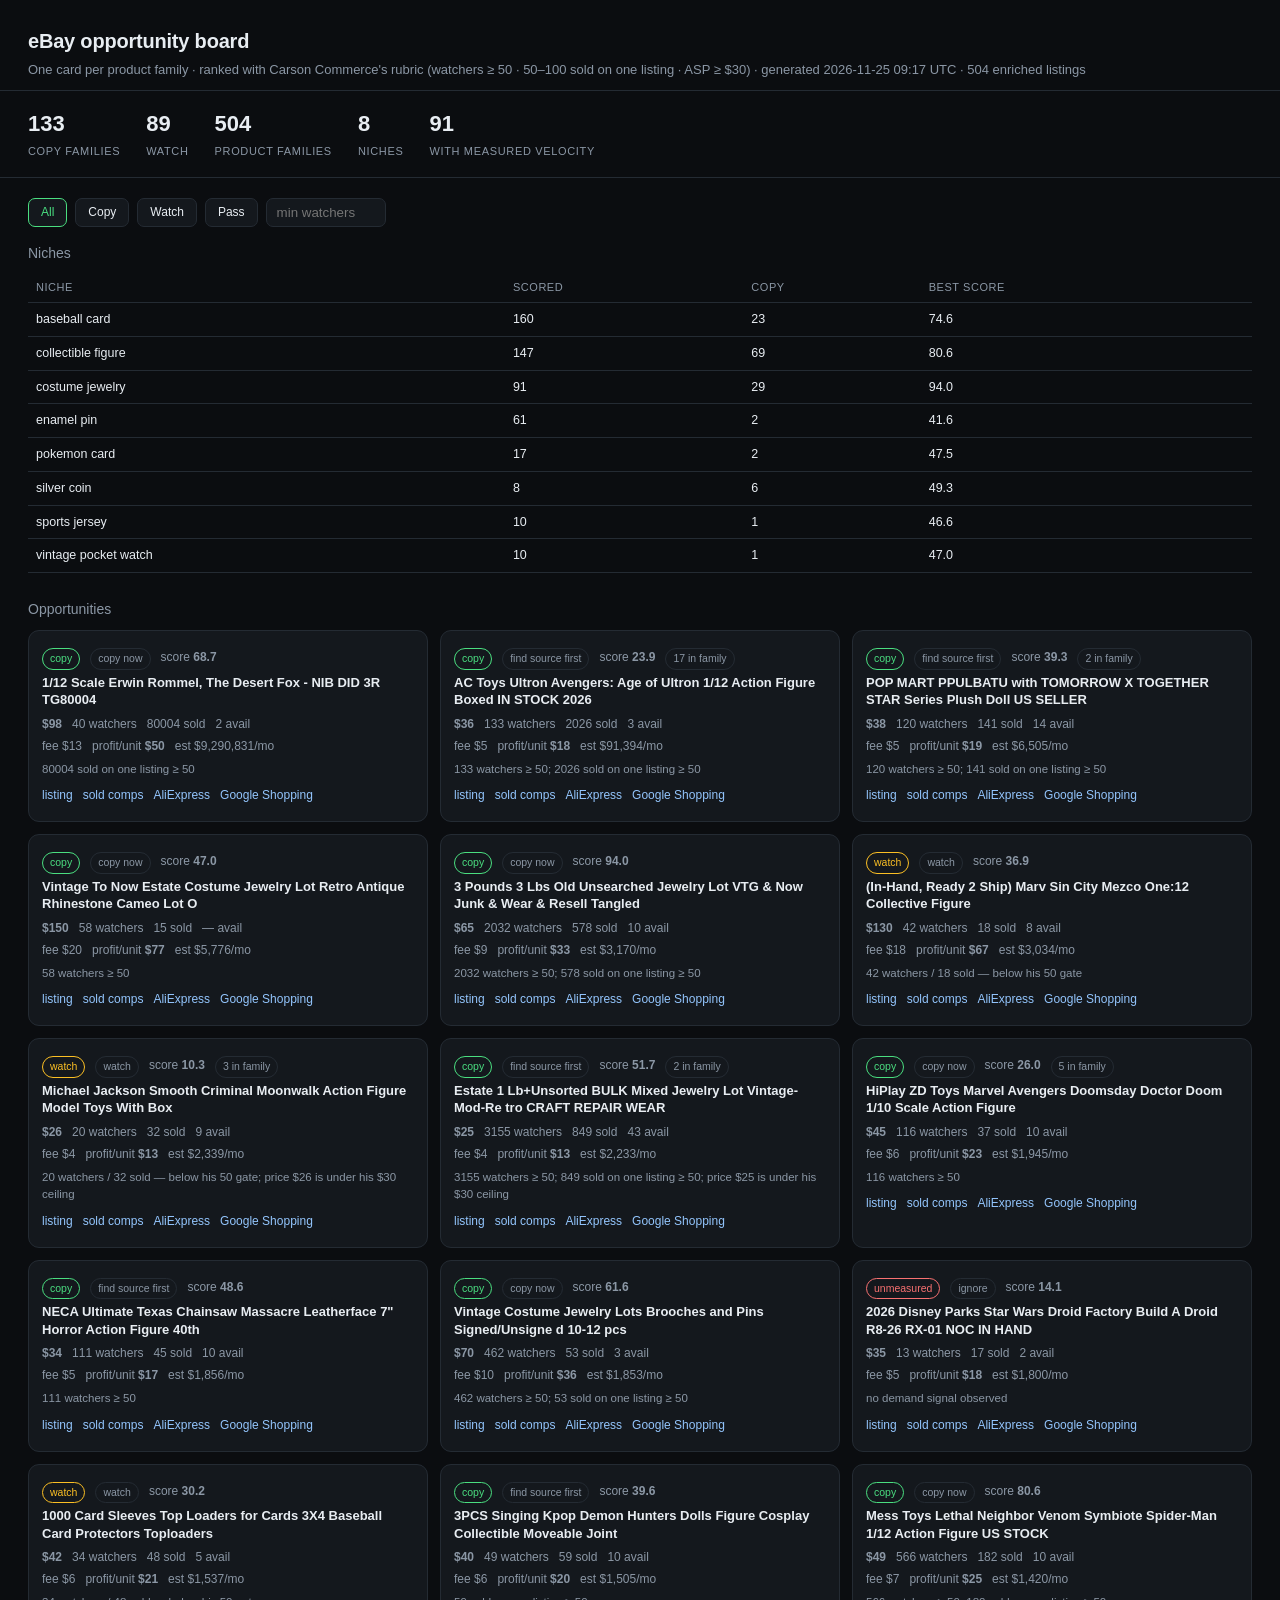
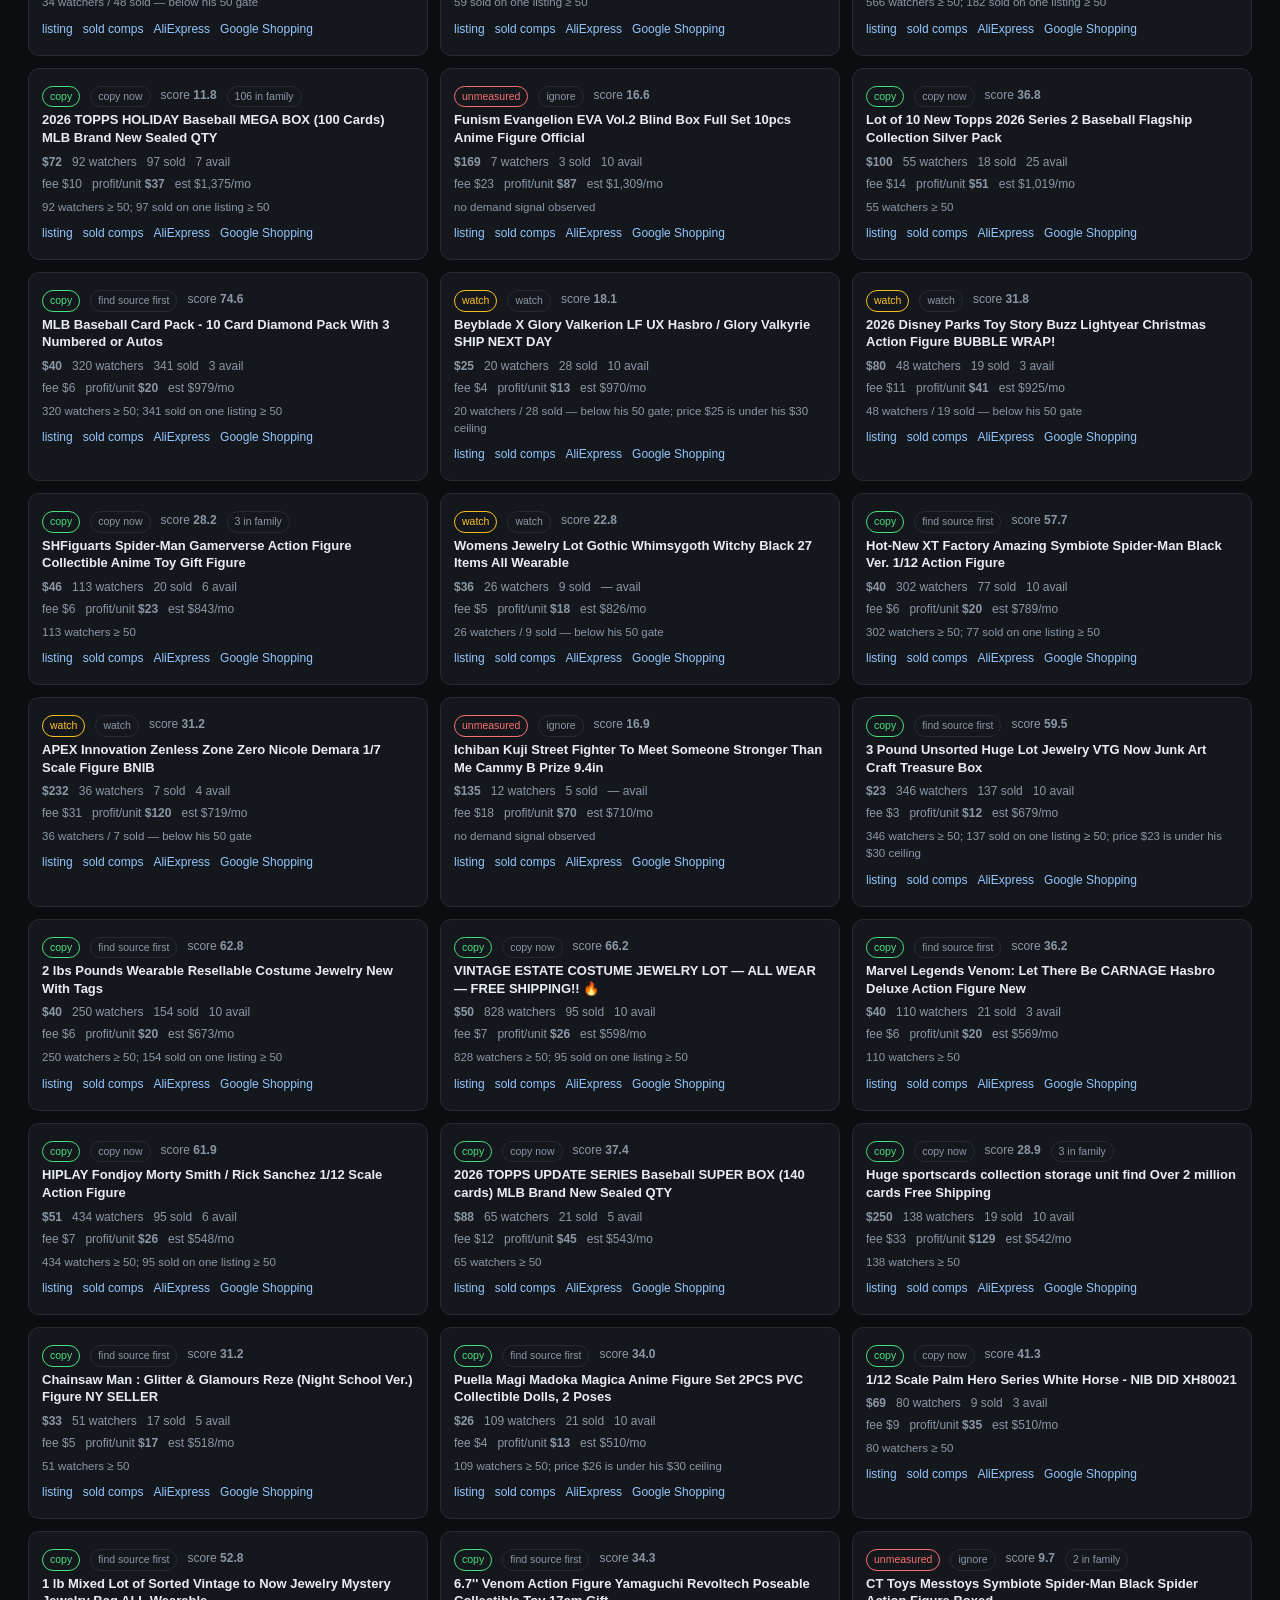
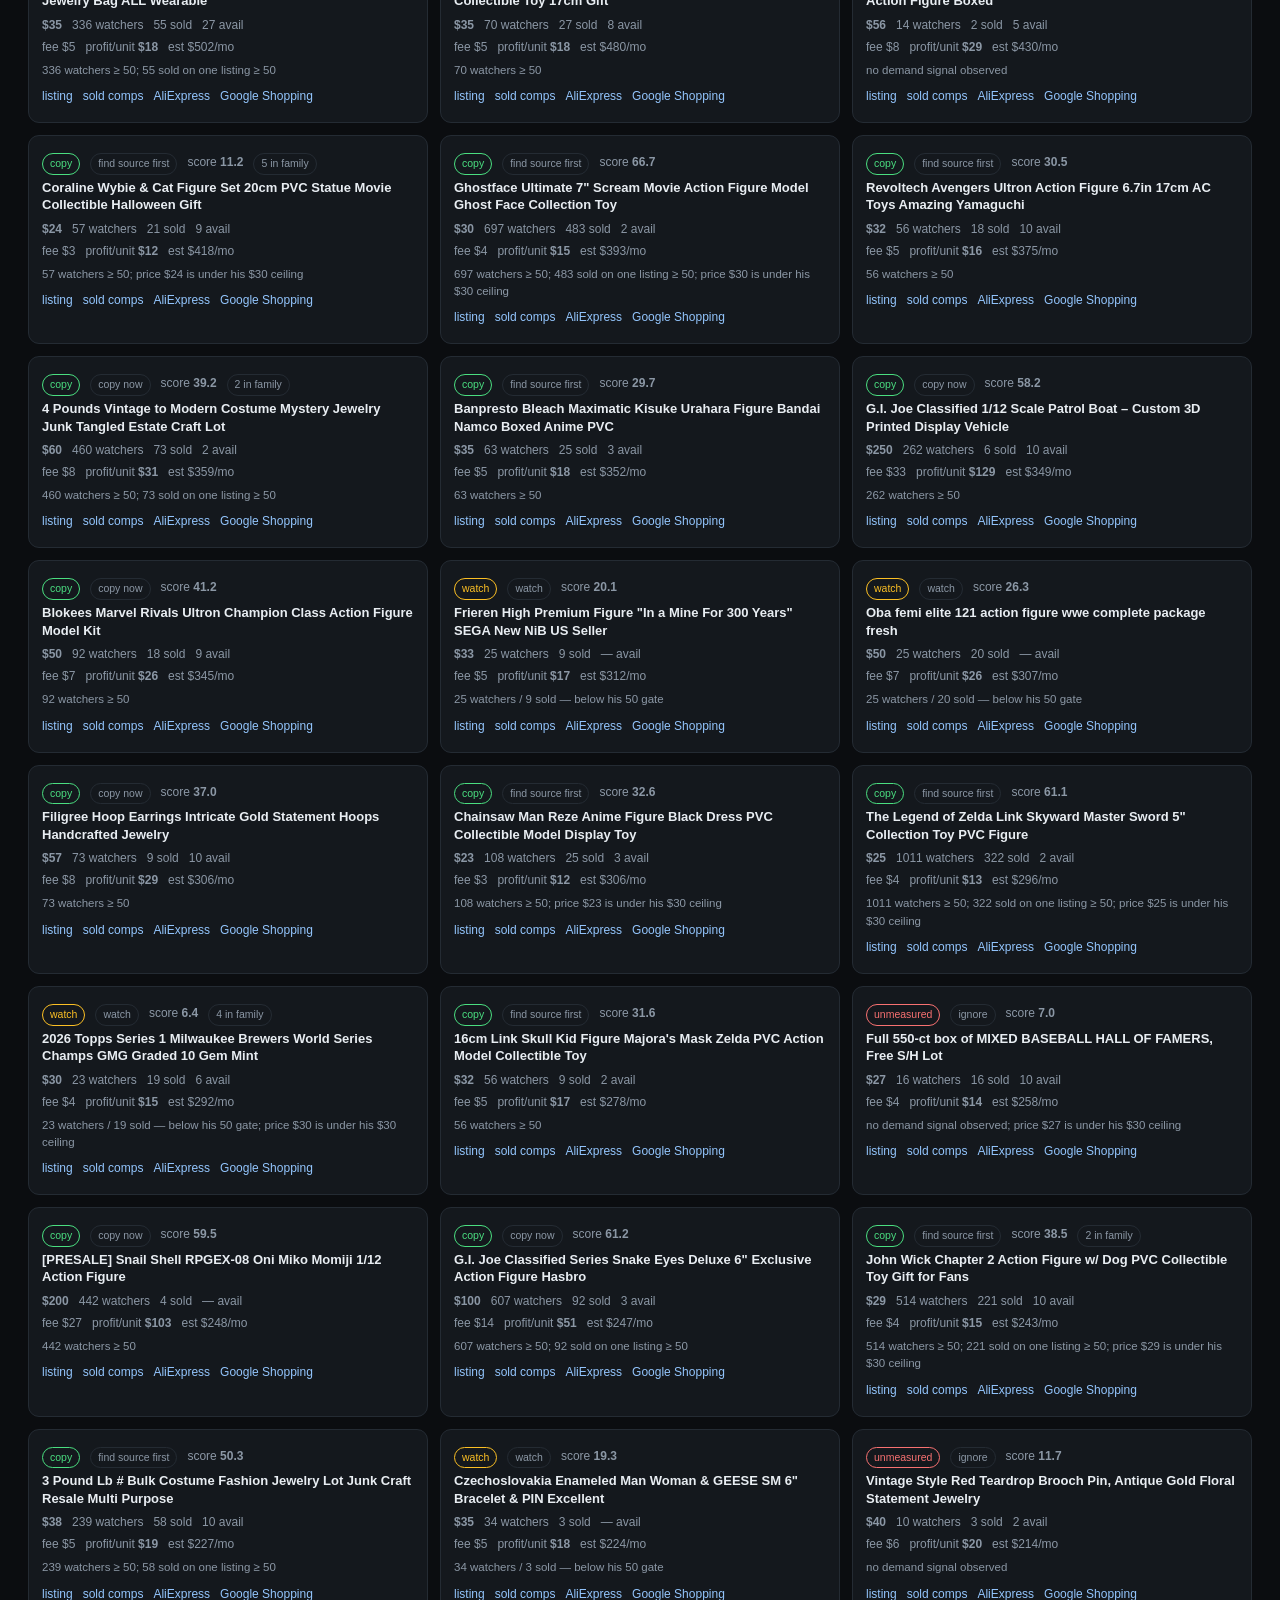
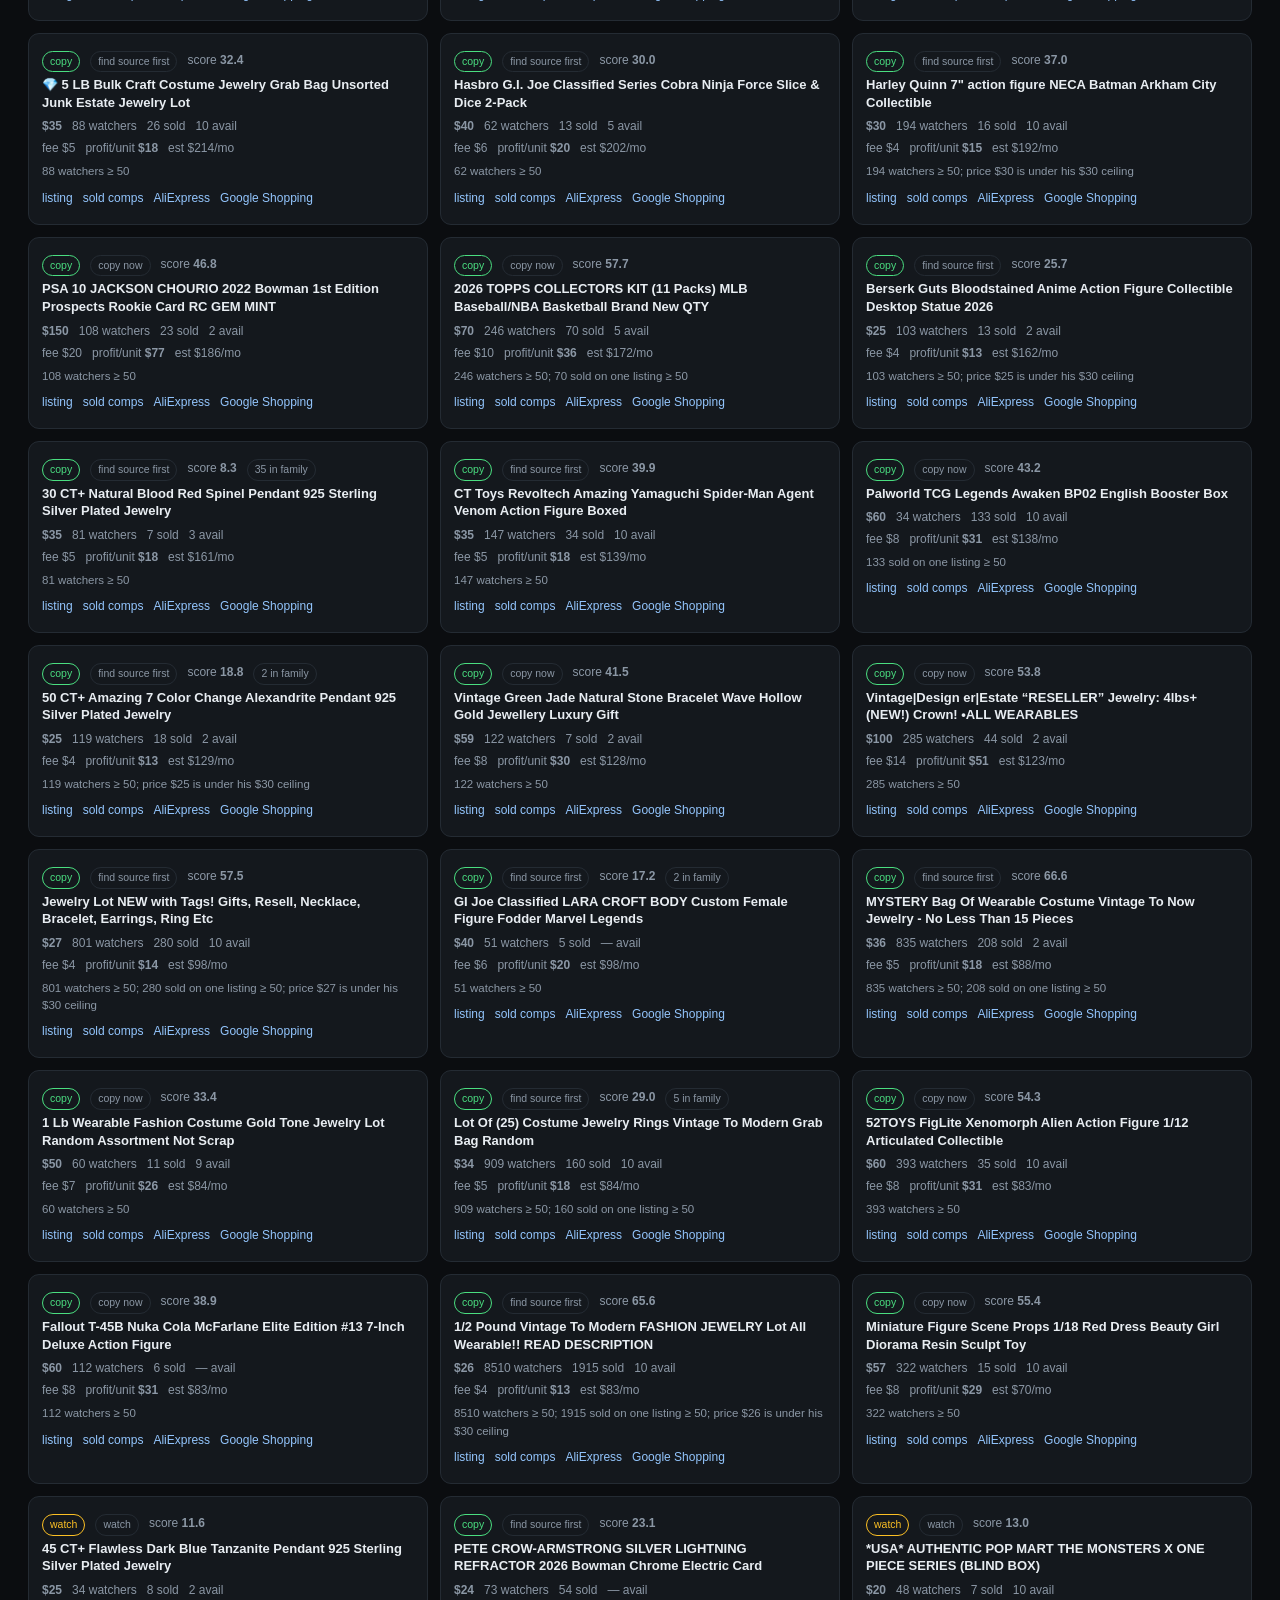
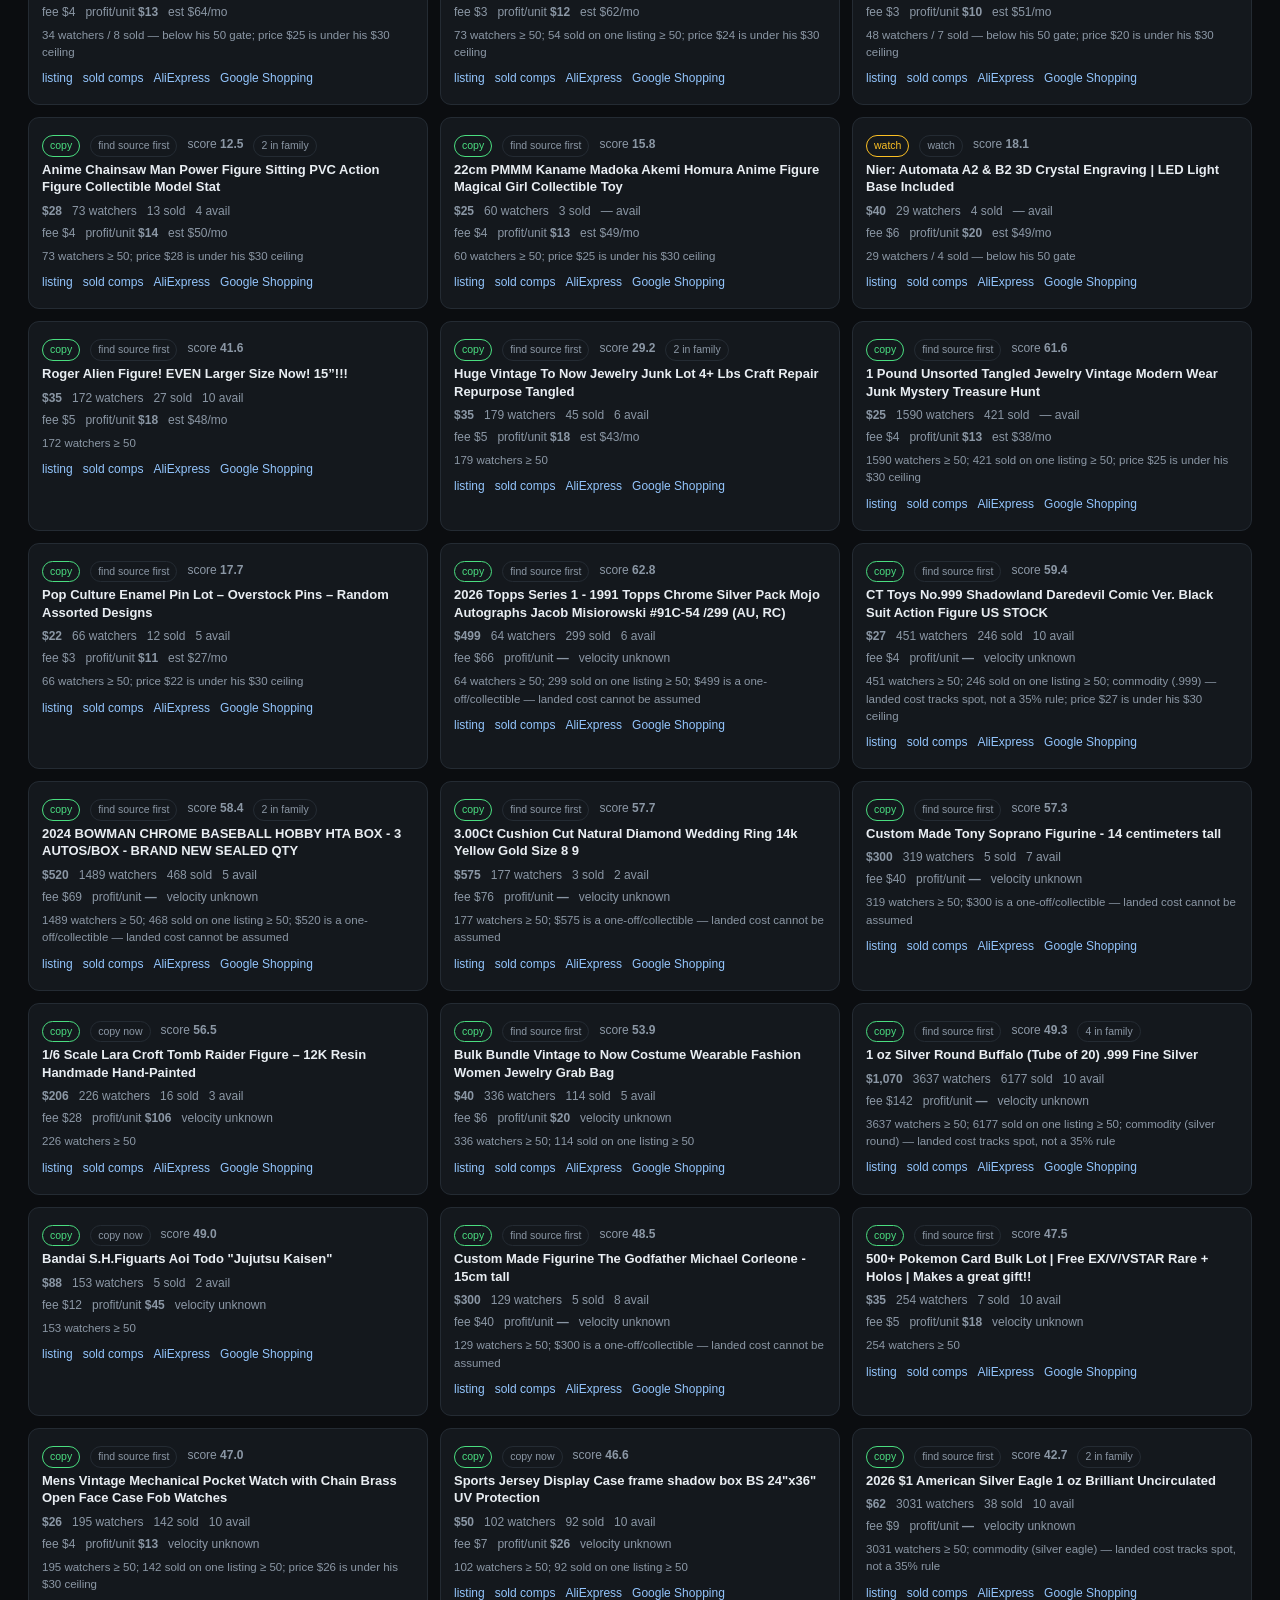
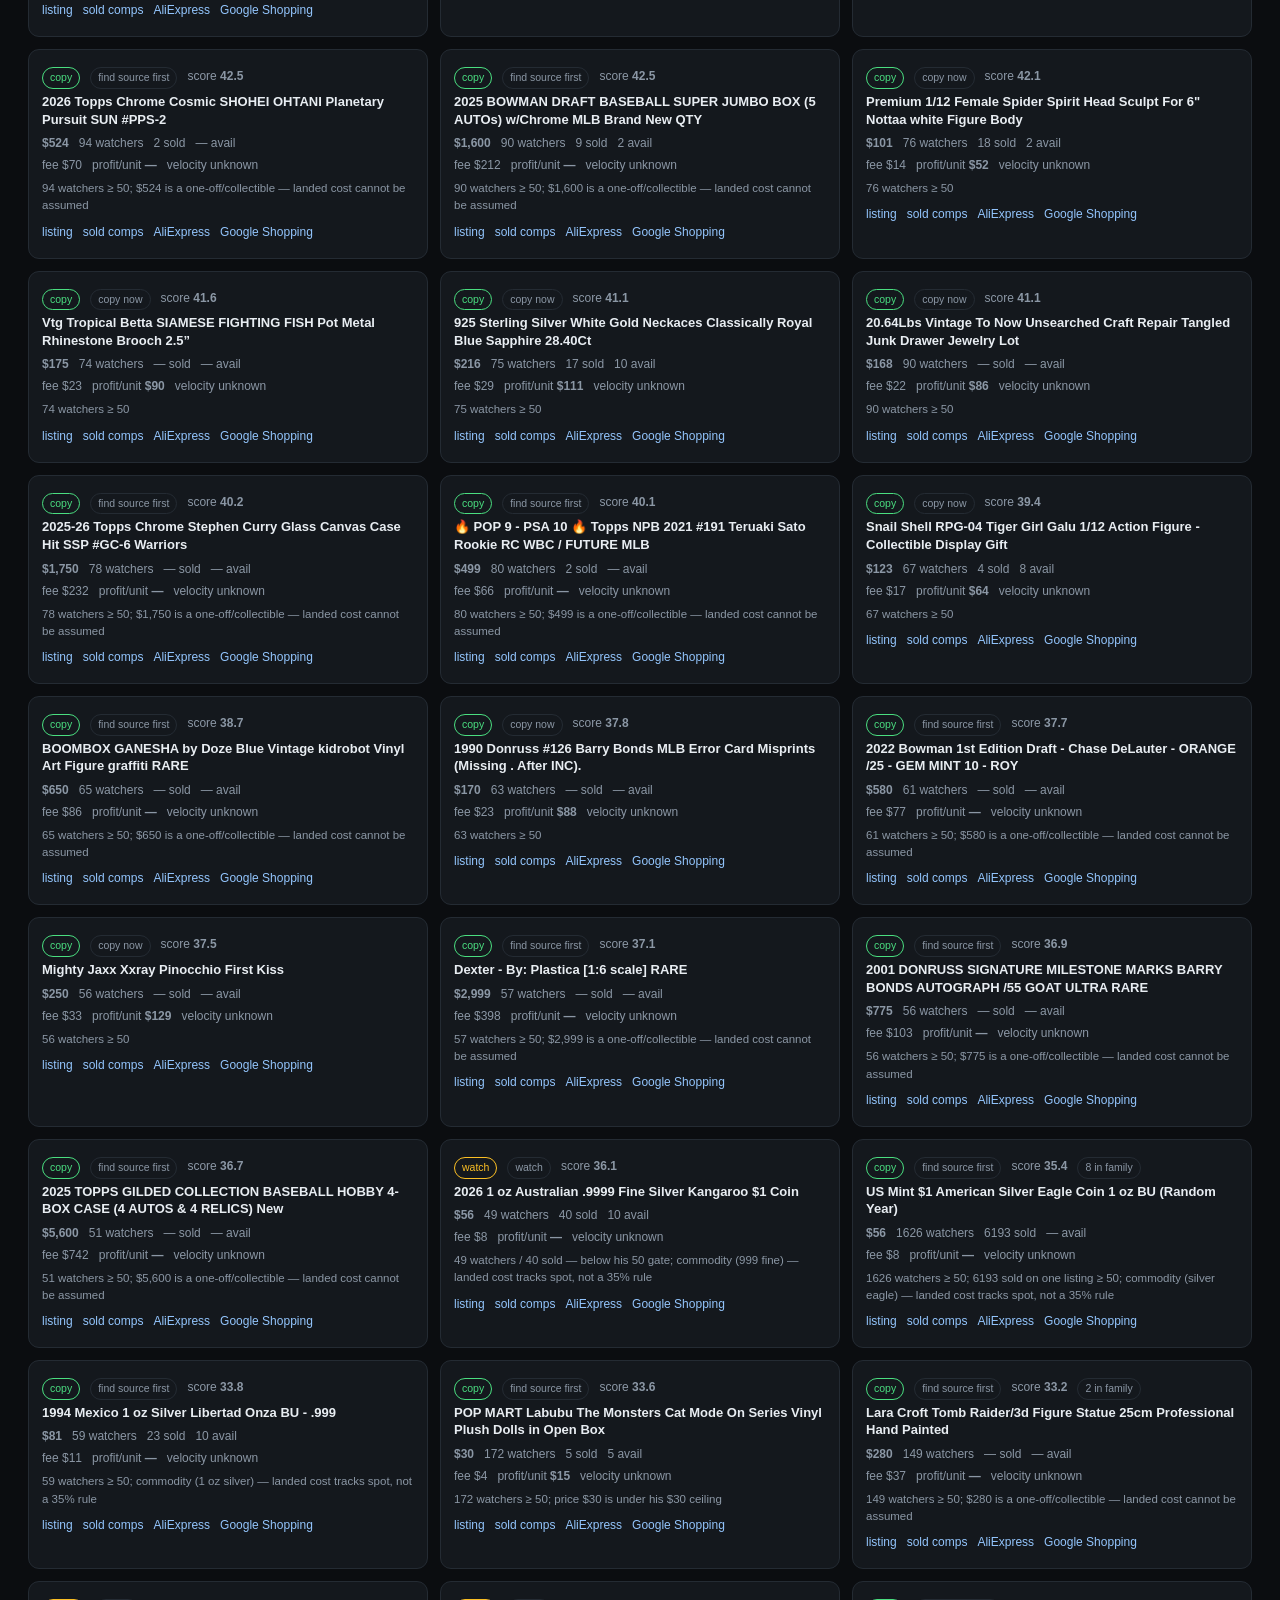
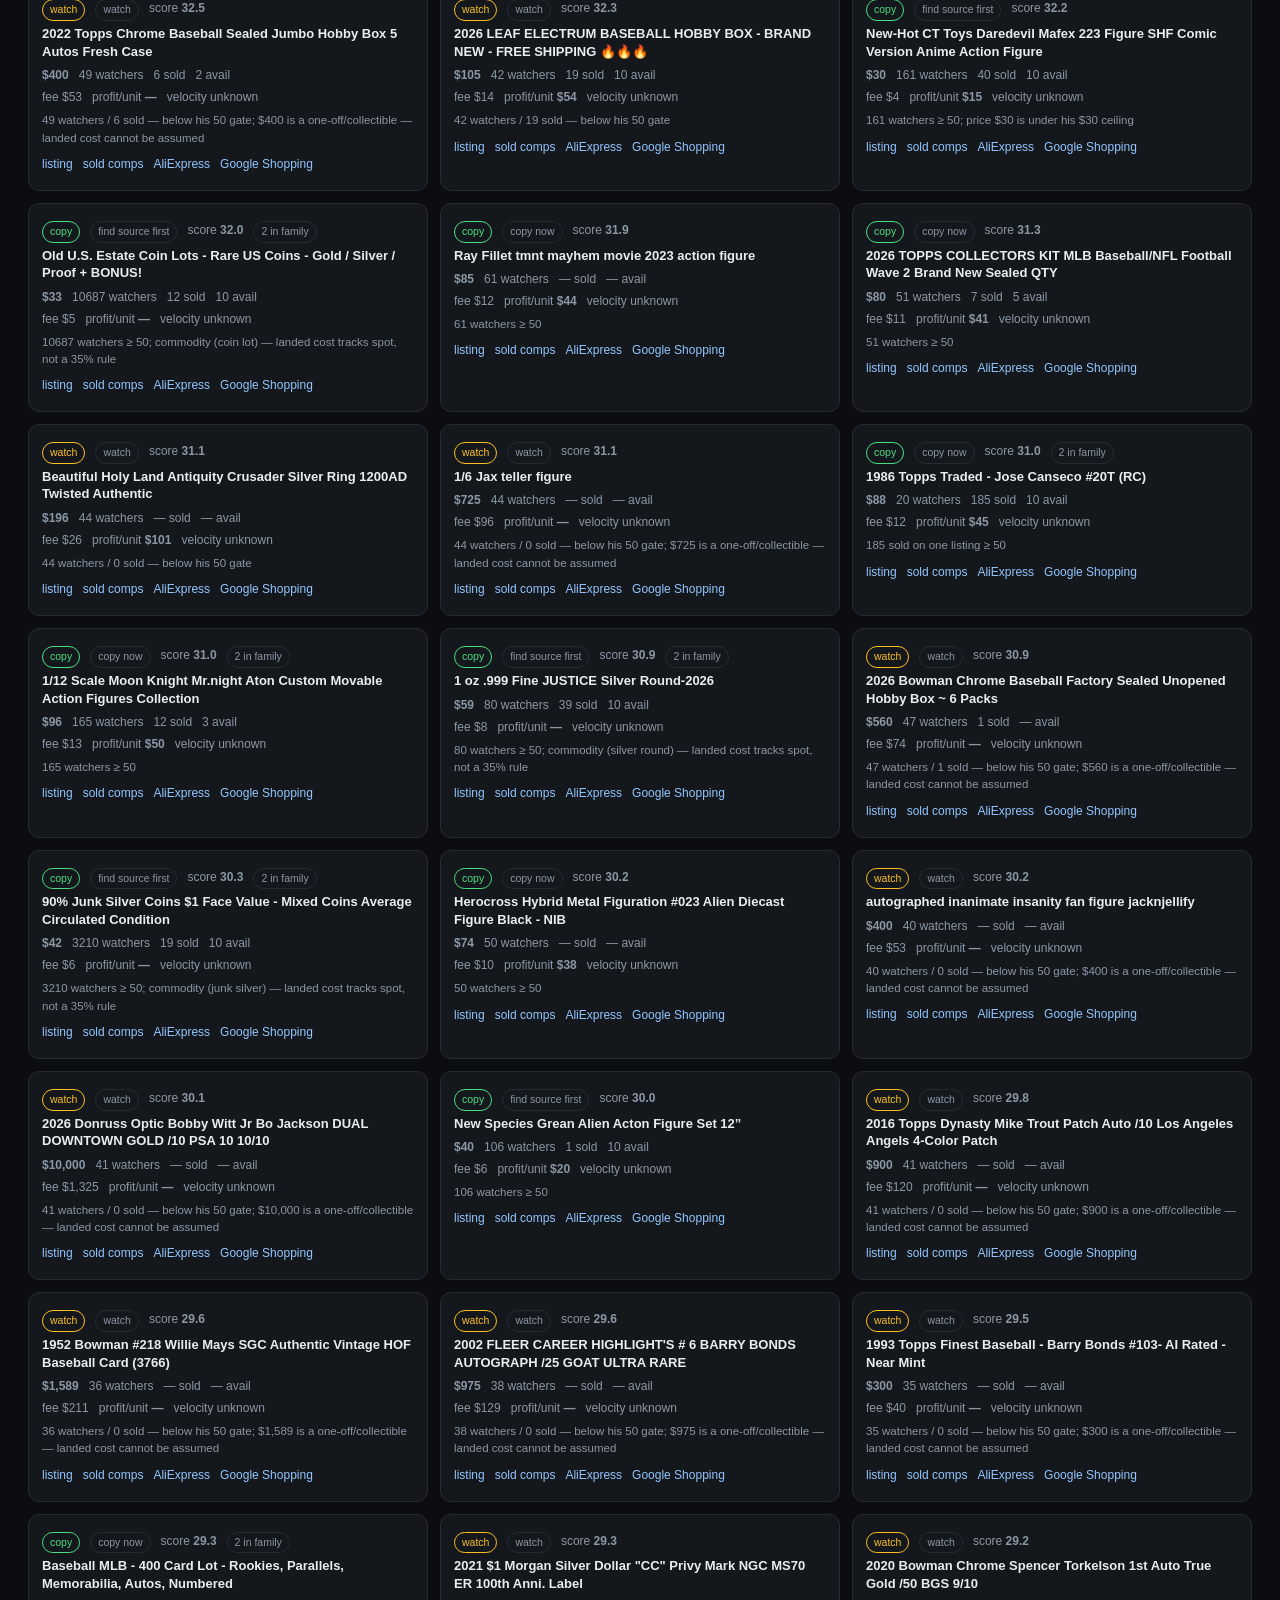
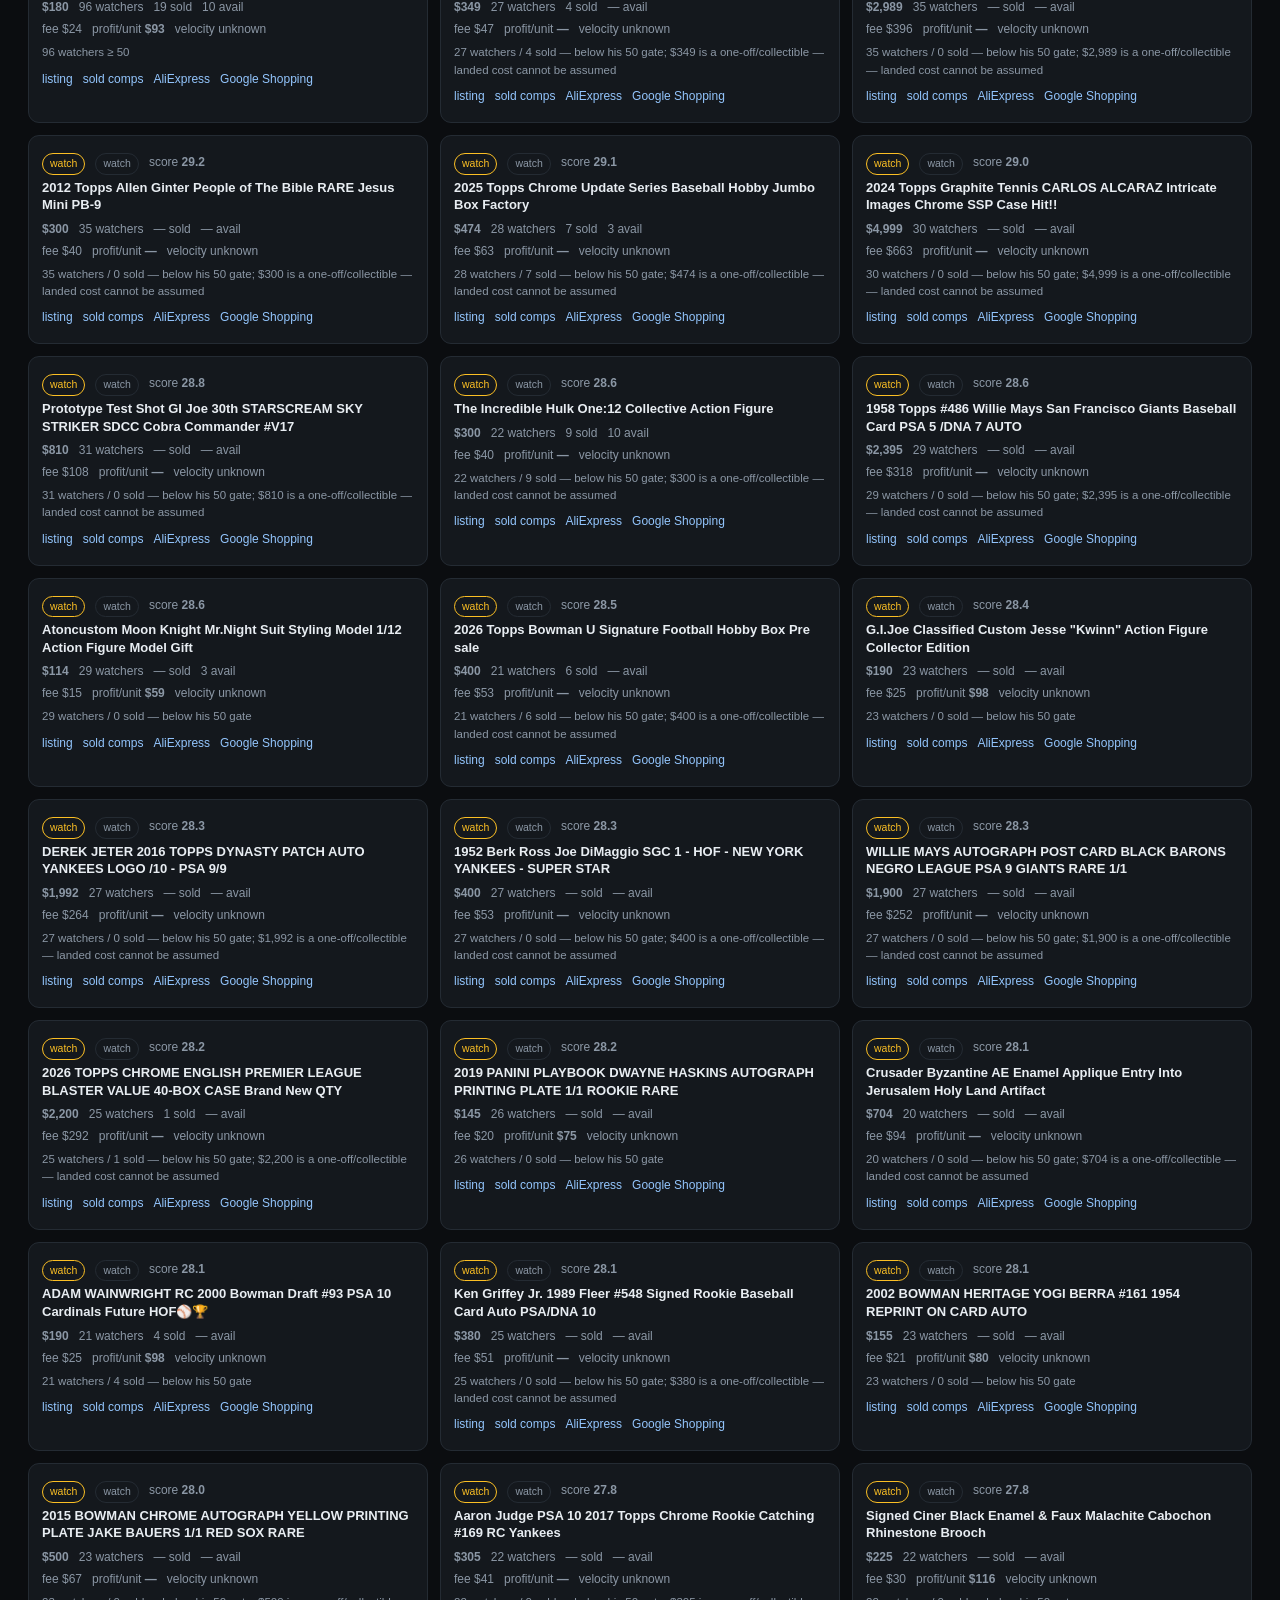
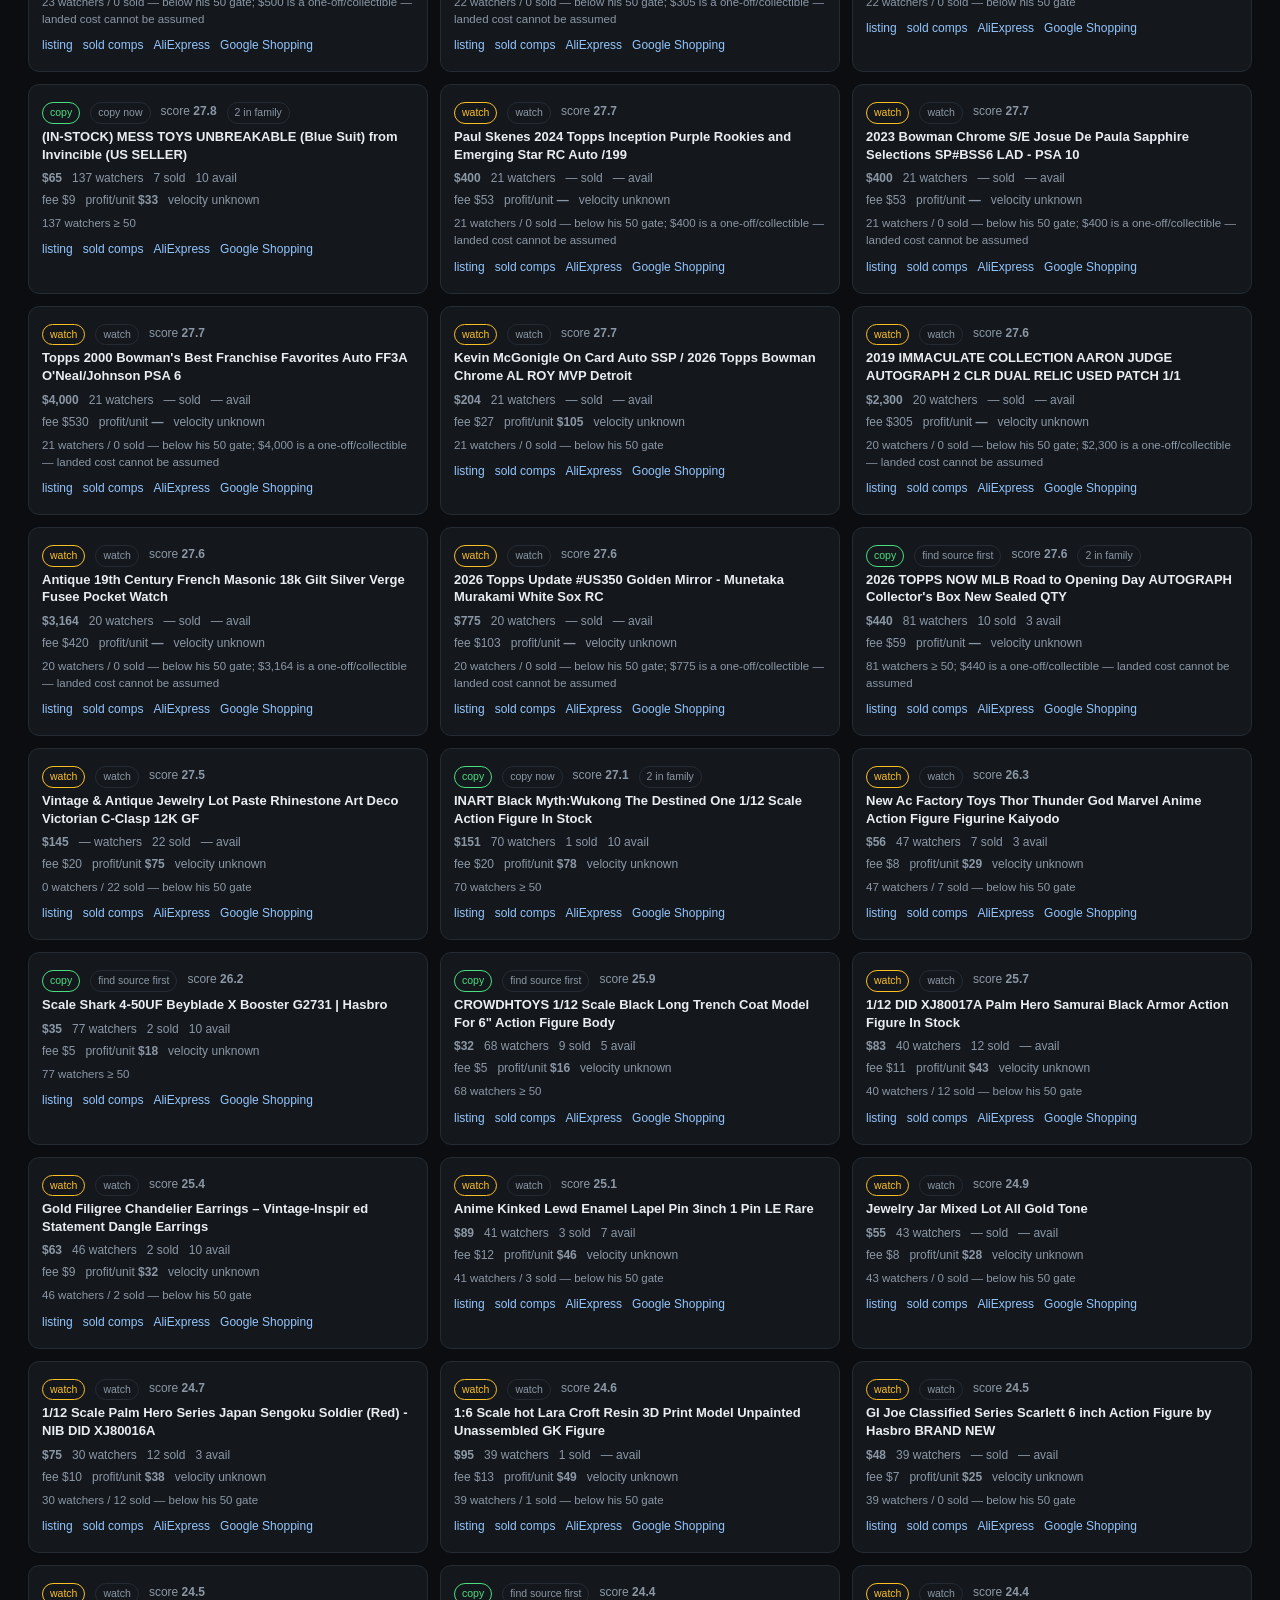
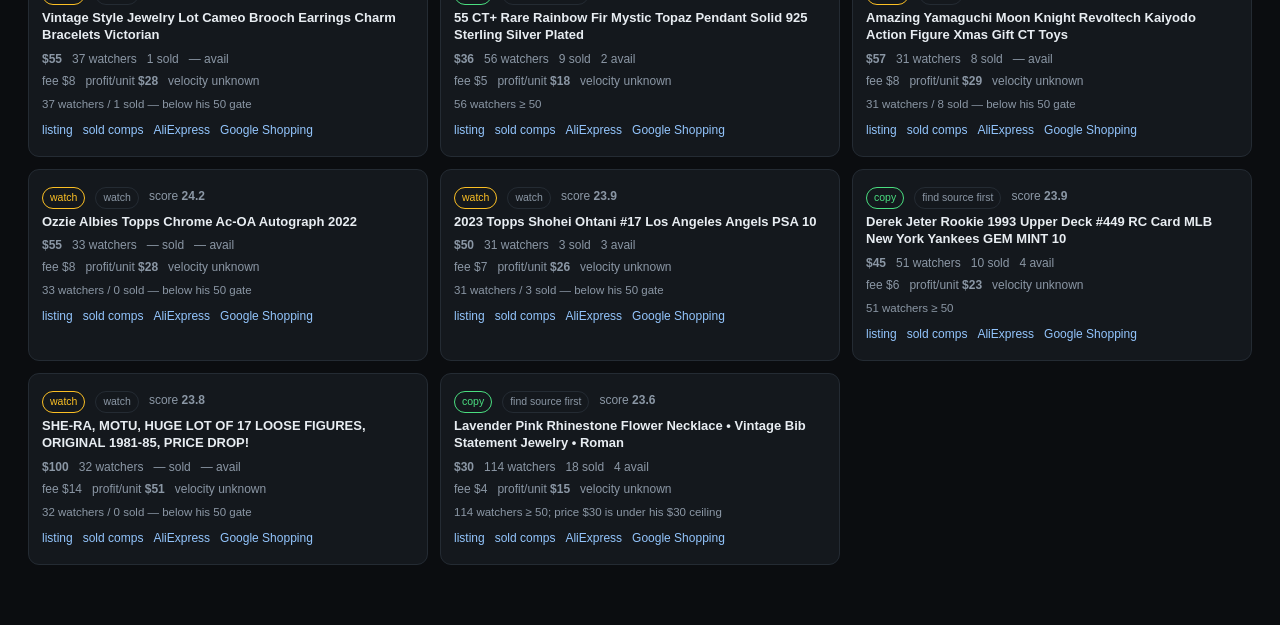
==== docs/opportunities.html @ 4e8c415c "harvest: refresh opportunity board [skip ci]" ====
<!doctype html><html lang="en"><head><meta charset="utf-8">
<meta name="viewport" content="width=device-width,initial-scale=1">
<title>eBay opportunities — Carson rubric</title><style>
:root{--bg:#0b0d10;--card:#14181d;--line:#242b33;--fg:#e8edf2;--mut:#8b97a5;--accent:#4ade80;--warn:#fbbf24;--bad:#f87171}
*{box-sizing:border-box}body{margin:0;background:var(--bg);color:var(--fg);font:14px/1.5 -apple-system,BlinkMacSystemFont,"Segoe UI",Roboto,sans-serif}
header{padding:26px 28px 10px;border-bottom:1px solid var(--line)}
h1{margin:0 0 4px;font-size:20px;letter-spacing:-.2px}
.sub{color:var(--mut);font-size:13px}
.kpis{display:flex;gap:26px;padding:16px 28px;border-bottom:1px solid var(--line);flex-wrap:wrap}
.kpi b{display:block;font-size:22px}.kpi span{color:var(--mut);font-size:11px;text-transform:uppercase;letter-spacing:.06em}
main{padding:20px 28px 60px;max-width:1400px}
.bar{display:flex;gap:8px;margin-bottom:16px;flex-wrap:wrap}
button{background:var(--card);color:var(--fg);border:1px solid var(--line);padding:6px 12px;border-radius:7px;cursor:pointer;font-size:12px}
button.on{border-color:var(--accent);color:var(--accent)}
table{width:100%;border-collapse:collapse;font-size:12.5px;margin-bottom:26px}
th,td{text-align:left;padding:7px 8px;border-bottom:1px solid var(--line);vertical-align:top}
th{color:var(--mut);font-weight:500;font-size:11px;text-transform:uppercase;letter-spacing:.05em}
.grid{display:grid;grid-template-columns:repeat(auto-fill,minmax(330px,1fr));gap:12px}
.card{background:var(--card);border:1px solid var(--line);border-radius:11px;padding:13px}
.card h3{margin:0 0 6px;font-size:13px;line-height:1.35;font-weight:600}
.row{display:flex;gap:10px;flex-wrap:wrap;color:var(--mut);font-size:12px;margin:4px 0}
.pill{font-size:10.5px;padding:2px 7px;border-radius:20px;border:1px solid var(--line)}
.copy{color:var(--accent);border-color:var(--accent)}.watch{color:var(--warn);border-color:var(--warn)}
.pass,.unmeasured{color:var(--bad);border-color:var(--bad)}
.why{color:var(--mut);font-size:11.5px;margin-top:6px}
a{color:#93c5fd;text-decoration:none}a:hover{text-decoration:underline}
.empty{color:var(--mut);padding:30px 0}
</style></head><body>
<header><h1>eBay opportunity board</h1>
<div class="sub">One card per product family · ranked with Carson Commerce's rubric (watchers ≥ 50 · 50–100 sold on one listing · ASP ≥ $30)
· generated 2026-11-25 09:17 UTC · 504 enriched listings</div></header>
<div class="kpis">
  <div class="kpi"><b>133</b><span>copy families</span></div>
  <div class="kpi"><b>89</b><span>watch</span></div>
  <div class="kpi"><b>504</b><span>product families</span></div>
  <div class="kpi"><b>8</b><span>niches</span></div>
  <div class="kpi"><b>91</b><span>with measured velocity</span></div>
</div>
<main>
<div class="bar">
  <button class="on" data-f="all">All</button>
  <button data-f="copy">Copy</button>
  <button data-f="watch">Watch</button>
  <button data-f="pass">Pass</button>
  <input id="minw" placeholder="min watchers" style="background:var(--card);border:1px solid var(--line);color:var(--fg);border-radius:7px;padding:6px 10px;width:120px">
</div>
<h2 style="font-size:14px;color:var(--mut);font-weight:500;margin:0 0 8px">Niches</h2>
<table><thead><tr><th>niche</th><th>scored</th><th>copy</th><th>best score</th></tr></thead><tbody>
<tr><td>baseball card</td><td>160</td><td>23</td><td>74.6</td></tr><tr><td>collectible figure</td><td>147</td><td>69</td><td>80.6</td></tr><tr><td>costume jewelry</td><td>91</td><td>29</td><td>94.0</td></tr><tr><td>enamel pin</td><td>61</td><td>2</td><td>41.6</td></tr><tr><td>pokemon card</td><td>17</td><td>2</td><td>47.5</td></tr><tr><td>silver coin</td><td>8</td><td>6</td><td>49.3</td></tr><tr><td>sports jersey</td><td>10</td><td>1</td><td>46.6</td></tr><tr><td>vintage pocket watch</td><td>10</td><td>1</td><td>47.0</td></tr>
</tbody></table>
<h2 style="font-size:14px;color:var(--mut);font-weight:500;margin:0 0 10px">Opportunities</h2>
<div class="grid" id="grid">
    <div class="card" data-verdict="copy" data-niche="collectible figure" data-watch="40">
      <div class="row"><span class="pill copy">copy</span>
        <span class="pill">copy now</span>
        <span>score <b>68.7</b></span>
        </div>
      <h3>1/12 Scale Erwin Rommel, The Desert Fox - NIB DID 3R TG80004</h3>
      <div class="row">
        <span><b>$98</b></span>
        <span>40 watchers</span>
        <span>80004 sold</span>
        <span>2 avail</span>
      </div>
      <div class="row">
        <span>fee $13</span>
        <span>profit/unit <b>$50</b></span>
        <span>est $9,290,831/mo</span>
      </div>
      <div class="why">80004 sold on one listing ≥ 50</div>
      <div class="row" style="margin-top:8px"><a href="https://www.ebay.com/itm/227487653750" target="_blank" rel="noopener">listing</a><a href="https://www.ebay.com/sch/i.html?_nkw=1%2F12+Scale+Erwin+Rommel%2C+The+Desert+Fox+-+NIB+DID+3R+TG80004&LH_Sold=1&LH_Complete=1" target="_blank" rel="noopener">sold comps</a><a href="https://www.aliexpress.com/w/wholesale-1%2F12+Scale+Erwin+Rommel%2C+The+Desert+Fox+-+NIB+DID+3R+TG80004.html" target="_blank" rel="noopener">AliExpress</a><a href="https://www.google.com/search?tbm=shop&q=1%2F12+Scale+Erwin+Rommel%2C+The+Desert+Fox+-+NIB+DID+3R+TG80004" target="_blank" rel="noopener">Google Shopping</a></div>
    </div>
    <div class="card" data-verdict="copy" data-niche="collectible figure" data-watch="133">
      <div class="row"><span class="pill copy">copy</span>
        <span class="pill">find source first</span>
        <span>score <b>23.9</b></span>
        <span class="pill">17 in family</span></div>
      <h3>AC Toys Ultron Avengers: Age of Ultron 1/12 Action Figure Boxed IN STOCK 2026</h3>
      <div class="row">
        <span><b>$36</b></span>
        <span>133 watchers</span>
        <span>2026 sold</span>
        <span>3 avail</span>
      </div>
      <div class="row">
        <span>fee $5</span>
        <span>profit/unit <b>$18</b></span>
        <span>est $91,394/mo</span>
      </div>
      <div class="why">133 watchers ≥ 50; 2026 sold on one listing ≥ 50</div>
      <div class="row" style="margin-top:8px"><a href="https://www.ebay.com/itm/377626996007" target="_blank" rel="noopener">listing</a><a href="https://www.ebay.com/sch/i.html?_nkw=AC+Toys+Ultron+Avengers%3A+Age+of+Ultron+1%2F12+Action+Figure+Boxed+IN+STOCK+2026&LH_Sold=1&LH_Complete=1" target="_blank" rel="noopener">sold comps</a><a href="https://www.aliexpress.com/w/wholesale-AC+Toys+Ultron+Avengers%3A+Age+of+Ultron+1%2F12+Action+Figure+Boxed+IN+STOCK+2026.html" target="_blank" rel="noopener">AliExpress</a><a href="https://www.google.com/search?tbm=shop&q=AC+Toys+Ultron+Avengers%3A+Age+of+Ultron+1%2F12+Action+Figure+Boxed+IN+STOCK+2026" target="_blank" rel="noopener">Google Shopping</a></div>
    </div>
    <div class="card" data-verdict="copy" data-niche="collectible figure" data-watch="120">
      <div class="row"><span class="pill copy">copy</span>
        <span class="pill">find source first</span>
        <span>score <b>39.3</b></span>
        <span class="pill">2 in family</span></div>
      <h3>POP MART PPULBATU with TOMORROW X TOGETHER STAR Series Plush Doll US SELLER</h3>
      <div class="row">
        <span><b>$38</b></span>
        <span>120 watchers</span>
        <span>141 sold</span>
        <span>14 avail</span>
      </div>
      <div class="row">
        <span>fee $5</span>
        <span>profit/unit <b>$19</b></span>
        <span>est $6,505/mo</span>
      </div>
      <div class="why">120 watchers ≥ 50; 141 sold on one listing ≥ 50</div>
      <div class="row" style="margin-top:8px"><a href="https://www.ebay.com/itm/800872992967" target="_blank" rel="noopener">listing</a><a href="https://www.ebay.com/sch/i.html?_nkw=POP+MART+PPULBATU+with+TOMORROW+X+TOGETHER+STAR+Series+Plush+Doll+US+SELLER&LH_Sold=1&LH_Complete=1" target="_blank" rel="noopener">sold comps</a><a href="https://www.aliexpress.com/w/wholesale-POP+MART+PPULBATU+with+TOMORROW+X+TOGETHER+STAR+Series+Plush+Doll+US+SELLER.html" target="_blank" rel="noopener">AliExpress</a><a href="https://www.google.com/search?tbm=shop&q=POP+MART+PPULBATU+with+TOMORROW+X+TOGETHER+STAR+Series+Plush+Doll+US+SELLER" target="_blank" rel="noopener">Google Shopping</a></div>
    </div>
    <div class="card" data-verdict="copy" data-niche="costume jewelry" data-watch="58">
      <div class="row"><span class="pill copy">copy</span>
        <span class="pill">copy now</span>
        <span>score <b>47.0</b></span>
        </div>
      <h3>Vintage To Now Estate Costume Jewelry Lot Retro Antique Rhinestone Cameo Lot O</h3>
      <div class="row">
        <span><b>$150</b></span>
        <span>58 watchers</span>
        <span>15 sold</span>
        <span>— avail</span>
      </div>
      <div class="row">
        <span>fee $20</span>
        <span>profit/unit <b>$77</b></span>
        <span>est $5,776/mo</span>
      </div>
      <div class="why">58 watchers ≥ 50</div>
      <div class="row" style="margin-top:8px"><a href="https://www.ebay.com/itm/257839049864" target="_blank" rel="noopener">listing</a><a href="https://www.ebay.com/sch/i.html?_nkw=Vintage+To+Now+Estate+Costume+Jewelry+Lot+Retro+Antique+Rhinestone+Cameo+Lot+O&LH_Sold=1&LH_Complete=1" target="_blank" rel="noopener">sold comps</a><a href="https://www.aliexpress.com/w/wholesale-Vintage+To+Now+Estate+Costume+Jewelry+Lot+Retro+Antique+Rhinestone+Cameo+Lot+O.html" target="_blank" rel="noopener">AliExpress</a><a href="https://www.google.com/search?tbm=shop&q=Vintage+To+Now+Estate+Costume+Jewelry+Lot+Retro+Antique+Rhinestone+Cameo+Lot+O" target="_blank" rel="noopener">Google Shopping</a></div>
    </div>
    <div class="card" data-verdict="copy" data-niche="costume jewelry" data-watch="2032">
      <div class="row"><span class="pill copy">copy</span>
        <span class="pill">copy now</span>
        <span>score <b>94.0</b></span>
        </div>
      <h3>3 Pounds 3 Lbs Old Unsearched Jewelry Lot VTG &amp; Now Junk &amp; Wear &amp; Resell Tangled</h3>
      <div class="row">
        <span><b>$65</b></span>
        <span>2032 watchers</span>
        <span>578 sold</span>
        <span>10 avail</span>
      </div>
      <div class="row">
        <span>fee $9</span>
        <span>profit/unit <b>$33</b></span>
        <span>est $3,170/mo</span>
      </div>
      <div class="why">2032 watchers ≥ 50; 578 sold on one listing ≥ 50</div>
      <div class="row" style="margin-top:8px"><a href="https://www.ebay.com/itm/188576073362" target="_blank" rel="noopener">listing</a><a href="https://www.ebay.com/sch/i.html?_nkw=3+Pounds+3+Lbs+Old+Unsearched+Jewelry+Lot+VTG+%26+Now+Junk+%26+Wear+%26+Resell+Tangled&LH_Sold=1&LH_Complete=1" target="_blank" rel="noopener">sold comps</a><a href="https://www.aliexpress.com/w/wholesale-3+Pounds+3+Lbs+Old+Unsearched+Jewelry+Lot+VTG+%26+Now+Junk+%26+Wear+%26+Resell+Tangled.html" target="_blank" rel="noopener">AliExpress</a><a href="https://www.google.com/search?tbm=shop&q=3+Pounds+3+Lbs+Old+Unsearched+Jewelry+Lot+VTG+%26+Now+Junk+%26+Wear+%26+Resell+Tangled" target="_blank" rel="noopener">Google Shopping</a></div>
    </div>
    <div class="card" data-verdict="watch" data-niche="collectible figure" data-watch="42">
      <div class="row"><span class="pill watch">watch</span>
        <span class="pill">watch</span>
        <span>score <b>36.9</b></span>
        </div>
      <h3>(In-Hand, Ready 2 Ship) Marv Sin City Mezco One:12 Collective Figure</h3>
      <div class="row">
        <span><b>$130</b></span>
        <span>42 watchers</span>
        <span>18 sold</span>
        <span>8 avail</span>
      </div>
      <div class="row">
        <span>fee $18</span>
        <span>profit/unit <b>$67</b></span>
        <span>est $3,034/mo</span>
      </div>
      <div class="why">42 watchers / 18 sold — below his 50 gate</div>
      <div class="row" style="margin-top:8px"><a href="https://www.ebay.com/itm/820362527524" target="_blank" rel="noopener">listing</a><a href="https://www.ebay.com/sch/i.html?_nkw=%28In-Hand%2C+Ready+2+Ship%29+Marv+Sin+City+Mezco+One%3A12+Collective+Figure&LH_Sold=1&LH_Complete=1" target="_blank" rel="noopener">sold comps</a><a href="https://www.aliexpress.com/w/wholesale-%28In-Hand%2C+Ready+2+Ship%29+Marv+Sin+City+Mezco+One%3A12+Collective+Figure.html" target="_blank" rel="noopener">AliExpress</a><a href="https://www.google.com/search?tbm=shop&q=%28In-Hand%2C+Ready+2+Ship%29+Marv+Sin+City+Mezco+One%3A12+Collective+Figure" target="_blank" rel="noopener">Google Shopping</a></div>
    </div>
    <div class="card" data-verdict="watch" data-niche="collectible figure" data-watch="20">
      <div class="row"><span class="pill watch">watch</span>
        <span class="pill">watch</span>
        <span>score <b>10.3</b></span>
        <span class="pill">3 in family</span></div>
      <h3>Michael Jackson Smooth Criminal Moonwalk Action Figure Model Toys With Box</h3>
      <div class="row">
        <span><b>$26</b></span>
        <span>20 watchers</span>
        <span>32 sold</span>
        <span>9 avail</span>
      </div>
      <div class="row">
        <span>fee $4</span>
        <span>profit/unit <b>$13</b></span>
        <span>est $2,339/mo</span>
      </div>
      <div class="why">20 watchers / 32 sold — below his 50 gate; price $26 is under his $30 ceiling</div>
      <div class="row" style="margin-top:8px"><a href="https://www.ebay.com/itm/206688981634" target="_blank" rel="noopener">listing</a><a href="https://www.ebay.com/sch/i.html?_nkw=Michael+Jackson+Smooth+Criminal+Moonwalk+Action+Figure+Model+Toys+With+Box&LH_Sold=1&LH_Complete=1" target="_blank" rel="noopener">sold comps</a><a href="https://www.aliexpress.com/w/wholesale-Michael+Jackson+Smooth+Criminal+Moonwalk+Action+Figure+Model+Toys+With+Box.html" target="_blank" rel="noopener">AliExpress</a><a href="https://www.google.com/search?tbm=shop&q=Michael+Jackson+Smooth+Criminal+Moonwalk+Action+Figure+Model+Toys+With+Box" target="_blank" rel="noopener">Google Shopping</a></div>
    </div>
    <div class="card" data-verdict="copy" data-niche="costume jewelry" data-watch="3155">
      <div class="row"><span class="pill copy">copy</span>
        <span class="pill">find source first</span>
        <span>score <b>51.7</b></span>
        <span class="pill">2 in family</span></div>
      <h3>Estate 1 Lb+Unsorted BULK Mixed Jewelry Lot Vintage-Mod-Re tro CRAFT REPAIR WEAR</h3>
      <div class="row">
        <span><b>$25</b></span>
        <span>3155 watchers</span>
        <span>849 sold</span>
        <span>43 avail</span>
      </div>
      <div class="row">
        <span>fee $4</span>
        <span>profit/unit <b>$13</b></span>
        <span>est $2,233/mo</span>
      </div>
      <div class="why">3155 watchers ≥ 50; 849 sold on one listing ≥ 50; price $25 is under his $30 ceiling</div>
      <div class="row" style="margin-top:8px"><a href="https://www.ebay.com/itm/168000583117" target="_blank" rel="noopener">listing</a><a href="https://www.ebay.com/sch/i.html?_nkw=Estate+1+Lb%2BUnsorted+BULK+Mixed+Jewelry+Lot+Vintage-Mod-Re+tro+CRAFT+REPAIR+WEAR&LH_Sold=1&LH_Complete=1" target="_blank" rel="noopener">sold comps</a><a href="https://www.aliexpress.com/w/wholesale-Estate+1+Lb%2BUnsorted+BULK+Mixed+Jewelry+Lot+Vintage-Mod-Re+tro+CRAFT+REPAIR+WEAR.html" target="_blank" rel="noopener">AliExpress</a><a href="https://www.google.com/search?tbm=shop&q=Estate+1+Lb%2BUnsorted+BULK+Mixed+Jewelry+Lot+Vintage-Mod-Re+tro+CRAFT+REPAIR+WEAR" target="_blank" rel="noopener">Google Shopping</a></div>
    </div>
    <div class="card" data-verdict="copy" data-niche="collectible figure" data-watch="116">
      <div class="row"><span class="pill copy">copy</span>
        <span class="pill">copy now</span>
        <span>score <b>26.0</b></span>
        <span class="pill">5 in family</span></div>
      <h3>HiPlay ZD Toys Marvel Avengers Doomsday Doctor Doom 1/10 Scale Action Figure</h3>
      <div class="row">
        <span><b>$45</b></span>
        <span>116 watchers</span>
        <span>37 sold</span>
        <span>10 avail</span>
      </div>
      <div class="row">
        <span>fee $6</span>
        <span>profit/unit <b>$23</b></span>
        <span>est $1,945/mo</span>
      </div>
      <div class="why">116 watchers ≥ 50</div>
      <div class="row" style="margin-top:8px"><a href="https://www.ebay.com/itm/920107327405" target="_blank" rel="noopener">listing</a><a href="https://www.ebay.com/sch/i.html?_nkw=HiPlay+ZD+Toys+Marvel+Avengers+Doomsday+Doctor+Doom+1%2F10+Scale+Action+Figure&LH_Sold=1&LH_Complete=1" target="_blank" rel="noopener">sold comps</a><a href="https://www.aliexpress.com/w/wholesale-HiPlay+ZD+Toys+Marvel+Avengers+Doomsday+Doctor+Doom+1%2F10+Scale+Action+Figure.html" target="_blank" rel="noopener">AliExpress</a><a href="https://www.google.com/search?tbm=shop&q=HiPlay+ZD+Toys+Marvel+Avengers+Doomsday+Doctor+Doom+1%2F10+Scale+Action+Figure" target="_blank" rel="noopener">Google Shopping</a></div>
    </div>
    <div class="card" data-verdict="copy" data-niche="collectible figure" data-watch="111">
      <div class="row"><span class="pill copy">copy</span>
        <span class="pill">find source first</span>
        <span>score <b>48.6</b></span>
        </div>
      <h3>NECA Ultimate Texas Chainsaw Massacre Leatherface 7&quot; Horror Action Figure 40th</h3>
      <div class="row">
        <span><b>$34</b></span>
        <span>111 watchers</span>
        <span>45 sold</span>
        <span>10 avail</span>
      </div>
      <div class="row">
        <span>fee $5</span>
        <span>profit/unit <b>$17</b></span>
        <span>est $1,856/mo</span>
      </div>
      <div class="why">111 watchers ≥ 50</div>
      <div class="row" style="margin-top:8px"><a href="https://www.ebay.com/itm/800879104073" target="_blank" rel="noopener">listing</a><a href="https://www.ebay.com/sch/i.html?_nkw=NECA+Ultimate+Texas+Chainsaw+Massacre+Leatherface+7%22+Horror+Action+Figure+40th&LH_Sold=1&LH_Complete=1" target="_blank" rel="noopener">sold comps</a><a href="https://www.aliexpress.com/w/wholesale-NECA+Ultimate+Texas+Chainsaw+Massacre+Leatherface+7%22+Horror+Action+Figure+40th.html" target="_blank" rel="noopener">AliExpress</a><a href="https://www.google.com/search?tbm=shop&q=NECA+Ultimate+Texas+Chainsaw+Massacre+Leatherface+7%22+Horror+Action+Figure+40th" target="_blank" rel="noopener">Google Shopping</a></div>
    </div>
    <div class="card" data-verdict="copy" data-niche="costume jewelry" data-watch="462">
      <div class="row"><span class="pill copy">copy</span>
        <span class="pill">copy now</span>
        <span>score <b>61.6</b></span>
        </div>
      <h3>Vintage Costume Jewelry Lots Brooches and Pins Signed/Unsigne d 10-12 pcs</h3>
      <div class="row">
        <span><b>$70</b></span>
        <span>462 watchers</span>
        <span>53 sold</span>
        <span>3 avail</span>
      </div>
      <div class="row">
        <span>fee $10</span>
        <span>profit/unit <b>$36</b></span>
        <span>est $1,853/mo</span>
      </div>
      <div class="why">462 watchers ≥ 50; 53 sold on one listing ≥ 50</div>
      <div class="row" style="margin-top:8px"><a href="https://www.ebay.com/itm/206648395733" target="_blank" rel="noopener">listing</a><a href="https://www.ebay.com/sch/i.html?_nkw=Vintage+Costume+Jewelry+Lots+Brooches+and+Pins+Signed%2FUnsigne+d+10-12+pcs&LH_Sold=1&LH_Complete=1" target="_blank" rel="noopener">sold comps</a><a href="https://www.aliexpress.com/w/wholesale-Vintage+Costume+Jewelry+Lots+Brooches+and+Pins+Signed%2FUnsigne+d+10-12+pcs.html" target="_blank" rel="noopener">AliExpress</a><a href="https://www.google.com/search?tbm=shop&q=Vintage+Costume+Jewelry+Lots+Brooches+and+Pins+Signed%2FUnsigne+d+10-12+pcs" target="_blank" rel="noopener">Google Shopping</a></div>
    </div>
    <div class="card" data-verdict="unmeasured" data-niche="collectible figure" data-watch="13">
      <div class="row"><span class="pill unmeasured">unmeasured</span>
        <span class="pill">ignore</span>
        <span>score <b>14.1</b></span>
        </div>
      <h3>2026 Disney Parks Star Wars Droid Factory Build A Droid R8-26 RX-01 NOC IN HAND</h3>
      <div class="row">
        <span><b>$35</b></span>
        <span>13 watchers</span>
        <span>17 sold</span>
        <span>2 avail</span>
      </div>
      <div class="row">
        <span>fee $5</span>
        <span>profit/unit <b>$18</b></span>
        <span>est $1,800/mo</span>
      </div>
      <div class="why">no demand signal observed</div>
      <div class="row" style="margin-top:8px"><a href="https://www.ebay.com/itm/800900636377" target="_blank" rel="noopener">listing</a><a href="https://www.ebay.com/sch/i.html?_nkw=2026+Disney+Parks+Star+Wars+Droid+Factory+Build+A+Droid+R8-26+RX-01+NOC+IN+HAND&LH_Sold=1&LH_Complete=1" target="_blank" rel="noopener">sold comps</a><a href="https://www.aliexpress.com/w/wholesale-2026+Disney+Parks+Star+Wars+Droid+Factory+Build+A+Droid+R8-26+RX-01+NOC+IN+HAND.html" target="_blank" rel="noopener">AliExpress</a><a href="https://www.google.com/search?tbm=shop&q=2026+Disney+Parks+Star+Wars+Droid+Factory+Build+A+Droid+R8-26+RX-01+NOC+IN+HAND" target="_blank" rel="noopener">Google Shopping</a></div>
    </div>
    <div class="card" data-verdict="watch" data-niche="baseball card" data-watch="34">
      <div class="row"><span class="pill watch">watch</span>
        <span class="pill">watch</span>
        <span>score <b>30.2</b></span>
        </div>
      <h3>1000 Card Sleeves Top Loaders for Cards 3X4 Baseball Card Protectors Toploaders</h3>
      <div class="row">
        <span><b>$42</b></span>
        <span>34 watchers</span>
        <span>48 sold</span>
        <span>5 avail</span>
      </div>
      <div class="row">
        <span>fee $6</span>
        <span>profit/unit <b>$21</b></span>
        <span>est $1,537/mo</span>
      </div>
      <div class="why">34 watchers / 48 sold — below his 50 gate</div>
      <div class="row" style="margin-top:8px"><a href="https://www.ebay.com/itm/900052602843" target="_blank" rel="noopener">listing</a><a href="https://www.ebay.com/sch/i.html?_nkw=1000+Card+Sleeves+Top+Loaders+for+Cards+3X4+Baseball+Card+Protectors+Toploaders&LH_Sold=1&LH_Complete=1" target="_blank" rel="noopener">sold comps</a><a href="https://www.aliexpress.com/w/wholesale-1000+Card+Sleeves+Top+Loaders+for+Cards+3X4+Baseball+Card+Protectors+Toploaders.html" target="_blank" rel="noopener">AliExpress</a><a href="https://www.google.com/search?tbm=shop&q=1000+Card+Sleeves+Top+Loaders+for+Cards+3X4+Baseball+Card+Protectors+Toploaders" target="_blank" rel="noopener">Google Shopping</a></div>
    </div>
    <div class="card" data-verdict="copy" data-niche="collectible figure" data-watch="49">
      <div class="row"><span class="pill copy">copy</span>
        <span class="pill">find source first</span>
        <span>score <b>39.6</b></span>
        </div>
      <h3>3PCS Singing Kpop Demon Hunters Dolls Figure Cosplay Collectible Moveable Joint</h3>
      <div class="row">
        <span><b>$40</b></span>
        <span>49 watchers</span>
        <span>59 sold</span>
        <span>10 avail</span>
      </div>
      <div class="row">
        <span>fee $6</span>
        <span>profit/unit <b>$20</b></span>
        <span>est $1,505/mo</span>
      </div>
      <div class="why">59 sold on one listing ≥ 50</div>
      <div class="row" style="margin-top:8px"><a href="https://www.ebay.com/itm/960059768666" target="_blank" rel="noopener">listing</a><a href="https://www.ebay.com/sch/i.html?_nkw=3PCS+Singing+Kpop+Demon+Hunters+Dolls+Figure+Cosplay+Collectible+Moveable+Joint&LH_Sold=1&LH_Complete=1" target="_blank" rel="noopener">sold comps</a><a href="https://www.aliexpress.com/w/wholesale-3PCS+Singing+Kpop+Demon+Hunters+Dolls+Figure+Cosplay+Collectible+Moveable+Joint.html" target="_blank" rel="noopener">AliExpress</a><a href="https://www.google.com/search?tbm=shop&q=3PCS+Singing+Kpop+Demon+Hunters+Dolls+Figure+Cosplay+Collectible+Moveable+Joint" target="_blank" rel="noopener">Google Shopping</a></div>
    </div>
    <div class="card" data-verdict="copy" data-niche="collectible figure" data-watch="566">
      <div class="row"><span class="pill copy">copy</span>
        <span class="pill">copy now</span>
        <span>score <b>80.6</b></span>
        </div>
      <h3>Mess Toys Lethal Neighbor Venom Symbiote Spider-Man 1/12 Action Figure US STOCK</h3>
      <div class="row">
        <span><b>$49</b></span>
        <span>566 watchers</span>
        <span>182 sold</span>
        <span>10 avail</span>
      </div>
      <div class="row">
        <span>fee $7</span>
        <span>profit/unit <b>$25</b></span>
        <span>est $1,420/mo</span>
      </div>
      <div class="why">566 watchers ≥ 50; 182 sold on one listing ≥ 50</div>
      <div class="row" style="margin-top:8px"><a href="https://www.ebay.com/itm/398372581533" target="_blank" rel="noopener">listing</a><a href="https://www.ebay.com/sch/i.html?_nkw=Mess+Toys+Lethal+Neighbor+Venom+Symbiote+Spider-Man+1%2F12+Action+Figure+US+STOCK&LH_Sold=1&LH_Complete=1" target="_blank" rel="noopener">sold comps</a><a href="https://www.aliexpress.com/w/wholesale-Mess+Toys+Lethal+Neighbor+Venom+Symbiote+Spider-Man+1%2F12+Action+Figure+US+STOCK.html" target="_blank" rel="noopener">AliExpress</a><a href="https://www.google.com/search?tbm=shop&q=Mess+Toys+Lethal+Neighbor+Venom+Symbiote+Spider-Man+1%2F12+Action+Figure+US+STOCK" target="_blank" rel="noopener">Google Shopping</a></div>
    </div>
    <div class="card" data-verdict="copy" data-niche="baseball card" data-watch="92">
      <div class="row"><span class="pill copy">copy</span>
        <span class="pill">copy now</span>
        <span>score <b>11.8</b></span>
        <span class="pill">106 in family</span></div>
      <h3>2026 TOPPS HOLIDAY Baseball MEGA BOX (100 Cards) MLB Brand New Sealed QTY</h3>
      <div class="row">
        <span><b>$72</b></span>
        <span>92 watchers</span>
        <span>97 sold</span>
        <span>7 avail</span>
      </div>
      <div class="row">
        <span>fee $10</span>
        <span>profit/unit <b>$37</b></span>
        <span>est $1,375/mo</span>
      </div>
      <div class="why">92 watchers ≥ 50; 97 sold on one listing ≥ 50</div>
      <div class="row" style="margin-top:8px"><a href="https://www.ebay.com/itm/267791744527" target="_blank" rel="noopener">listing</a><a href="https://www.ebay.com/sch/i.html?_nkw=2026+TOPPS+HOLIDAY+Baseball+MEGA+BOX+%28100+Cards%29+MLB+Brand+New+Sealed+QTY&LH_Sold=1&LH_Complete=1" target="_blank" rel="noopener">sold comps</a><a href="https://www.aliexpress.com/w/wholesale-2026+TOPPS+HOLIDAY+Baseball+MEGA+BOX+%28100+Cards%29+MLB+Brand+New+Sealed+QTY.html" target="_blank" rel="noopener">AliExpress</a><a href="https://www.google.com/search?tbm=shop&q=2026+TOPPS+HOLIDAY+Baseball+MEGA+BOX+%28100+Cards%29+MLB+Brand+New+Sealed+QTY" target="_blank" rel="noopener">Google Shopping</a></div>
    </div>
    <div class="card" data-verdict="unmeasured" data-niche="collectible figure" data-watch="7">
      <div class="row"><span class="pill unmeasured">unmeasured</span>
        <span class="pill">ignore</span>
        <span>score <b>16.6</b></span>
        </div>
      <h3>Funism Evangelion EVA Vol.2 Blind Box Full Set 10pcs Anime Figure Official</h3>
      <div class="row">
        <span><b>$169</b></span>
        <span>7 watchers</span>
        <span>3 sold</span>
        <span>10 avail</span>
      </div>
      <div class="row">
        <span>fee $23</span>
        <span>profit/unit <b>$87</b></span>
        <span>est $1,309/mo</span>
      </div>
      <div class="why">no demand signal observed</div>
      <div class="row" style="margin-top:8px"><a href="https://www.ebay.com/itm/960121737816" target="_blank" rel="noopener">listing</a><a href="https://www.ebay.com/sch/i.html?_nkw=Funism+Evangelion+EVA+Vol.2+Blind+Box+Full+Set+10pcs+Anime+Figure+Official&LH_Sold=1&LH_Complete=1" target="_blank" rel="noopener">sold comps</a><a href="https://www.aliexpress.com/w/wholesale-Funism+Evangelion+EVA+Vol.2+Blind+Box+Full+Set+10pcs+Anime+Figure+Official.html" target="_blank" rel="noopener">AliExpress</a><a href="https://www.google.com/search?tbm=shop&q=Funism+Evangelion+EVA+Vol.2+Blind+Box+Full+Set+10pcs+Anime+Figure+Official" target="_blank" rel="noopener">Google Shopping</a></div>
    </div>
    <div class="card" data-verdict="copy" data-niche="baseball card" data-watch="55">
      <div class="row"><span class="pill copy">copy</span>
        <span class="pill">copy now</span>
        <span>score <b>36.8</b></span>
        </div>
      <h3>Lot of 10 New Topps 2026 Series 2 Baseball Flagship Collection Silver Pack</h3>
      <div class="row">
        <span><b>$100</b></span>
        <span>55 watchers</span>
        <span>18 sold</span>
        <span>25 avail</span>
      </div>
      <div class="row">
        <span>fee $14</span>
        <span>profit/unit <b>$51</b></span>
        <span>est $1,019/mo</span>
      </div>
      <div class="why">55 watchers ≥ 50</div>
      <div class="row" style="margin-top:8px"><a href="https://www.ebay.com/itm/377602110536" target="_blank" rel="noopener">listing</a><a href="https://www.ebay.com/sch/i.html?_nkw=Lot+of+10+New+Topps+2026+Series+2+Baseball+Flagship+Collection+Silver+Pack&LH_Sold=1&LH_Complete=1" target="_blank" rel="noopener">sold comps</a><a href="https://www.aliexpress.com/w/wholesale-Lot+of+10+New+Topps+2026+Series+2+Baseball+Flagship+Collection+Silver+Pack.html" target="_blank" rel="noopener">AliExpress</a><a href="https://www.google.com/search?tbm=shop&q=Lot+of+10+New+Topps+2026+Series+2+Baseball+Flagship+Collection+Silver+Pack" target="_blank" rel="noopener">Google Shopping</a></div>
    </div>
    <div class="card" data-verdict="copy" data-niche="baseball card" data-watch="320">
      <div class="row"><span class="pill copy">copy</span>
        <span class="pill">find source first</span>
        <span>score <b>74.6</b></span>
        </div>
      <h3>MLB Baseball Card Pack - 10 Card Diamond Pack With 3 Numbered or Autos</h3>
      <div class="row">
        <span><b>$40</b></span>
        <span>320 watchers</span>
        <span>341 sold</span>
        <span>3 avail</span>
      </div>
      <div class="row">
        <span>fee $6</span>
        <span>profit/unit <b>$20</b></span>
        <span>est $979/mo</span>
      </div>
      <div class="why">320 watchers ≥ 50; 341 sold on one listing ≥ 50</div>
      <div class="row" style="margin-top:8px"><a href="https://www.ebay.com/itm/117084442332" target="_blank" rel="noopener">listing</a><a href="https://www.ebay.com/sch/i.html?_nkw=MLB+Baseball+Card+Pack+-+10+Card+Diamond+Pack+With+3+Numbered+or+Autos&LH_Sold=1&LH_Complete=1" target="_blank" rel="noopener">sold comps</a><a href="https://www.aliexpress.com/w/wholesale-MLB+Baseball+Card+Pack+-+10+Card+Diamond+Pack+With+3+Numbered+or+Autos.html" target="_blank" rel="noopener">AliExpress</a><a href="https://www.google.com/search?tbm=shop&q=MLB+Baseball+Card+Pack+-+10+Card+Diamond+Pack+With+3+Numbered+or+Autos" target="_blank" rel="noopener">Google Shopping</a></div>
    </div>
    <div class="card" data-verdict="watch" data-niche="collectible figure" data-watch="20">
      <div class="row"><span class="pill watch">watch</span>
        <span class="pill">watch</span>
        <span>score <b>18.1</b></span>
        </div>
      <h3>Beyblade X Glory Valkerion LF UX Hasbro / Glory Valkyrie SHIP NEXT DAY</h3>
      <div class="row">
        <span><b>$25</b></span>
        <span>20 watchers</span>
        <span>28 sold</span>
        <span>10 avail</span>
      </div>
      <div class="row">
        <span>fee $4</span>
        <span>profit/unit <b>$13</b></span>
        <span>est $970/mo</span>
      </div>
      <div class="why">20 watchers / 28 sold — below his 50 gate; price $25 is under his $30 ceiling</div>
      <div class="row" style="margin-top:8px"><a href="https://www.ebay.com/itm/227609118837" target="_blank" rel="noopener">listing</a><a href="https://www.ebay.com/sch/i.html?_nkw=Beyblade+X+Glory+Valkerion+LF+UX+Hasbro+%2F+Glory+Valkyrie+SHIP+NEXT+DAY&LH_Sold=1&LH_Complete=1" target="_blank" rel="noopener">sold comps</a><a href="https://www.aliexpress.com/w/wholesale-Beyblade+X+Glory+Valkerion+LF+UX+Hasbro+%2F+Glory+Valkyrie+SHIP+NEXT+DAY.html" target="_blank" rel="noopener">AliExpress</a><a href="https://www.google.com/search?tbm=shop&q=Beyblade+X+Glory+Valkerion+LF+UX+Hasbro+%2F+Glory+Valkyrie+SHIP+NEXT+DAY" target="_blank" rel="noopener">Google Shopping</a></div>
    </div>
    <div class="card" data-verdict="watch" data-niche="collectible figure" data-watch="48">
      <div class="row"><span class="pill watch">watch</span>
        <span class="pill">watch</span>
        <span>score <b>31.8</b></span>
        </div>
      <h3>2026 Disney Parks Toy Story Buzz Lightyear Christmas Action Figure BUBBLE WRAP!</h3>
      <div class="row">
        <span><b>$80</b></span>
        <span>48 watchers</span>
        <span>19 sold</span>
        <span>3 avail</span>
      </div>
      <div class="row">
        <span>fee $11</span>
        <span>profit/unit <b>$41</b></span>
        <span>est $925/mo</span>
      </div>
      <div class="why">48 watchers / 19 sold — below his 50 gate</div>
      <div class="row" style="margin-top:8px"><a href="https://www.ebay.com/itm/206664268496" target="_blank" rel="noopener">listing</a><a href="https://www.ebay.com/sch/i.html?_nkw=2026+Disney+Parks+Toy+Story+Buzz+Lightyear+Christmas+Action+Figure+BUBBLE+WRAP%21&LH_Sold=1&LH_Complete=1" target="_blank" rel="noopener">sold comps</a><a href="https://www.aliexpress.com/w/wholesale-2026+Disney+Parks+Toy+Story+Buzz+Lightyear+Christmas+Action+Figure+BUBBLE+WRAP%21.html" target="_blank" rel="noopener">AliExpress</a><a href="https://www.google.com/search?tbm=shop&q=2026+Disney+Parks+Toy+Story+Buzz+Lightyear+Christmas+Action+Figure+BUBBLE+WRAP%21" target="_blank" rel="noopener">Google Shopping</a></div>
    </div>
    <div class="card" data-verdict="copy" data-niche="collectible figure" data-watch="113">
      <div class="row"><span class="pill copy">copy</span>
        <span class="pill">copy now</span>
        <span>score <b>28.2</b></span>
        <span class="pill">3 in family</span></div>
      <h3>SHFiguarts Spider-Man Gamerverse Action Figure Collectible Anime Toy Gift Figure</h3>
      <div class="row">
        <span><b>$46</b></span>
        <span>113 watchers</span>
        <span>20 sold</span>
        <span>6 avail</span>
      </div>
      <div class="row">
        <span>fee $6</span>
        <span>profit/unit <b>$23</b></span>
        <span>est $843/mo</span>
      </div>
      <div class="why">113 watchers ≥ 50</div>
      <div class="row" style="margin-top:8px"><a href="https://www.ebay.com/itm/960171326428" target="_blank" rel="noopener">listing</a><a href="https://www.ebay.com/sch/i.html?_nkw=SHFiguarts+Spider-Man+Gamerverse+Action+Figure+Collectible+Anime+Toy+Gift+Figure&LH_Sold=1&LH_Complete=1" target="_blank" rel="noopener">sold comps</a><a href="https://www.aliexpress.com/w/wholesale-SHFiguarts+Spider-Man+Gamerverse+Action+Figure+Collectible+Anime+Toy+Gift+Figure.html" target="_blank" rel="noopener">AliExpress</a><a href="https://www.google.com/search?tbm=shop&q=SHFiguarts+Spider-Man+Gamerverse+Action+Figure+Collectible+Anime+Toy+Gift+Figure" target="_blank" rel="noopener">Google Shopping</a></div>
    </div>
    <div class="card" data-verdict="watch" data-niche="costume jewelry" data-watch="26">
      <div class="row"><span class="pill watch">watch</span>
        <span class="pill">watch</span>
        <span>score <b>22.8</b></span>
        </div>
      <h3>Womens Jewelry Lot Gothic Whimsygoth Witchy Black 27 Items All Wearable</h3>
      <div class="row">
        <span><b>$36</b></span>
        <span>26 watchers</span>
        <span>9 sold</span>
        <span>— avail</span>
      </div>
      <div class="row">
        <span>fee $5</span>
        <span>profit/unit <b>$18</b></span>
        <span>est $826/mo</span>
      </div>
      <div class="why">26 watchers / 9 sold — below his 50 gate</div>
      <div class="row" style="margin-top:8px"><a href="https://www.ebay.com/itm/287659953456" target="_blank" rel="noopener">listing</a><a href="https://www.ebay.com/sch/i.html?_nkw=Womens+Jewelry+Lot+Gothic+Whimsygoth+Witchy+Black+27+Items+All+Wearable&LH_Sold=1&LH_Complete=1" target="_blank" rel="noopener">sold comps</a><a href="https://www.aliexpress.com/w/wholesale-Womens+Jewelry+Lot+Gothic+Whimsygoth+Witchy+Black+27+Items+All+Wearable.html" target="_blank" rel="noopener">AliExpress</a><a href="https://www.google.com/search?tbm=shop&q=Womens+Jewelry+Lot+Gothic+Whimsygoth+Witchy+Black+27+Items+All+Wearable" target="_blank" rel="noopener">Google Shopping</a></div>
    </div>
    <div class="card" data-verdict="copy" data-niche="collectible figure" data-watch="302">
      <div class="row"><span class="pill copy">copy</span>
        <span class="pill">find source first</span>
        <span>score <b>57.7</b></span>
        </div>
      <h3>Hot-New XT Factory Amazing Symbiote Spider-Man Black Ver. 1/12 Action Figure</h3>
      <div class="row">
        <span><b>$40</b></span>
        <span>302 watchers</span>
        <span>77 sold</span>
        <span>10 avail</span>
      </div>
      <div class="row">
        <span>fee $6</span>
        <span>profit/unit <b>$20</b></span>
        <span>est $789/mo</span>
      </div>
      <div class="why">302 watchers ≥ 50; 77 sold on one listing ≥ 50</div>
      <div class="row" style="margin-top:8px"><a href="https://www.ebay.com/itm/920060322980" target="_blank" rel="noopener">listing</a><a href="https://www.ebay.com/sch/i.html?_nkw=Hot-New+XT+Factory+Amazing+Symbiote+Spider-Man+Black+Ver.+1%2F12+Action+Figure&LH_Sold=1&LH_Complete=1" target="_blank" rel="noopener">sold comps</a><a href="https://www.aliexpress.com/w/wholesale-Hot-New+XT+Factory+Amazing+Symbiote+Spider-Man+Black+Ver.+1%2F12+Action+Figure.html" target="_blank" rel="noopener">AliExpress</a><a href="https://www.google.com/search?tbm=shop&q=Hot-New+XT+Factory+Amazing+Symbiote+Spider-Man+Black+Ver.+1%2F12+Action+Figure" target="_blank" rel="noopener">Google Shopping</a></div>
    </div>
    <div class="card" data-verdict="watch" data-niche="collectible figure" data-watch="36">
      <div class="row"><span class="pill watch">watch</span>
        <span class="pill">watch</span>
        <span>score <b>31.2</b></span>
        </div>
      <h3>APEX Innovation Zenless Zone Zero Nicole Demara 1/7 Scale Figure BNIB</h3>
      <div class="row">
        <span><b>$232</b></span>
        <span>36 watchers</span>
        <span>7 sold</span>
        <span>4 avail</span>
      </div>
      <div class="row">
        <span>fee $31</span>
        <span>profit/unit <b>$120</b></span>
        <span>est $719/mo</span>
      </div>
      <div class="why">36 watchers / 7 sold — below his 50 gate</div>
      <div class="row" style="margin-top:8px"><a href="https://www.ebay.com/itm/278409630843" target="_blank" rel="noopener">listing</a><a href="https://www.ebay.com/sch/i.html?_nkw=APEX+Innovation+Zenless+Zone+Zero+Nicole+Demara+1%2F7+Scale+Figure+BNIB&LH_Sold=1&LH_Complete=1" target="_blank" rel="noopener">sold comps</a><a href="https://www.aliexpress.com/w/wholesale-APEX+Innovation+Zenless+Zone+Zero+Nicole+Demara+1%2F7+Scale+Figure+BNIB.html" target="_blank" rel="noopener">AliExpress</a><a href="https://www.google.com/search?tbm=shop&q=APEX+Innovation+Zenless+Zone+Zero+Nicole+Demara+1%2F7+Scale+Figure+BNIB" target="_blank" rel="noopener">Google Shopping</a></div>
    </div>
    <div class="card" data-verdict="unmeasured" data-niche="collectible figure" data-watch="12">
      <div class="row"><span class="pill unmeasured">unmeasured</span>
        <span class="pill">ignore</span>
        <span>score <b>16.9</b></span>
        </div>
      <h3>Ichiban Kuji Street Fighter To Meet Someone Stronger Than Me Cammy B Prize 9.4in</h3>
      <div class="row">
        <span><b>$135</b></span>
        <span>12 watchers</span>
        <span>5 sold</span>
        <span>— avail</span>
      </div>
      <div class="row">
        <span>fee $18</span>
        <span>profit/unit <b>$70</b></span>
        <span>est $710/mo</span>
      </div>
      <div class="why">no demand signal observed</div>
      <div class="row" style="margin-top:8px"><a href="https://www.ebay.com/itm/800901994936" target="_blank" rel="noopener">listing</a><a href="https://www.ebay.com/sch/i.html?_nkw=Ichiban+Kuji+Street+Fighter+To+Meet+Someone+Stronger+Than+Me+Cammy+B+Prize+9.4in&LH_Sold=1&LH_Complete=1" target="_blank" rel="noopener">sold comps</a><a href="https://www.aliexpress.com/w/wholesale-Ichiban+Kuji+Street+Fighter+To+Meet+Someone+Stronger+Than+Me+Cammy+B+Prize+9.4in.html" target="_blank" rel="noopener">AliExpress</a><a href="https://www.google.com/search?tbm=shop&q=Ichiban+Kuji+Street+Fighter+To+Meet+Someone+Stronger+Than+Me+Cammy+B+Prize+9.4in" target="_blank" rel="noopener">Google Shopping</a></div>
    </div>
    <div class="card" data-verdict="copy" data-niche="costume jewelry" data-watch="346">
      <div class="row"><span class="pill copy">copy</span>
        <span class="pill">find source first</span>
        <span>score <b>59.5</b></span>
        </div>
      <h3>3 Pound Unsorted Huge Lot Jewelry VTG Now Junk Art Craft Treasure Box</h3>
      <div class="row">
        <span><b>$23</b></span>
        <span>346 watchers</span>
        <span>137 sold</span>
        <span>10 avail</span>
      </div>
      <div class="row">
        <span>fee $3</span>
        <span>profit/unit <b>$12</b></span>
        <span>est $679/mo</span>
      </div>
      <div class="why">346 watchers ≥ 50; 137 sold on one listing ≥ 50; price $23 is under his $30 ceiling</div>
      <div class="row" style="margin-top:8px"><a href="https://www.ebay.com/itm/168744534719" target="_blank" rel="noopener">listing</a><a href="https://www.ebay.com/sch/i.html?_nkw=3+Pound+Unsorted+Huge+Lot+Jewelry+VTG+Now+Junk+Art+Craft+Treasure+Box&LH_Sold=1&LH_Complete=1" target="_blank" rel="noopener">sold comps</a><a href="https://www.aliexpress.com/w/wholesale-3+Pound+Unsorted+Huge+Lot+Jewelry+VTG+Now+Junk+Art+Craft+Treasure+Box.html" target="_blank" rel="noopener">AliExpress</a><a href="https://www.google.com/search?tbm=shop&q=3+Pound+Unsorted+Huge+Lot+Jewelry+VTG+Now+Junk+Art+Craft+Treasure+Box" target="_blank" rel="noopener">Google Shopping</a></div>
    </div>
    <div class="card" data-verdict="copy" data-niche="costume jewelry" data-watch="250">
      <div class="row"><span class="pill copy">copy</span>
        <span class="pill">find source first</span>
        <span>score <b>62.8</b></span>
        </div>
      <h3>2 lbs Pounds Wearable Resellable Costume Jewelry New With Tags</h3>
      <div class="row">
        <span><b>$40</b></span>
        <span>250 watchers</span>
        <span>154 sold</span>
        <span>10 avail</span>
      </div>
      <div class="row">
        <span>fee $6</span>
        <span>profit/unit <b>$20</b></span>
        <span>est $673/mo</span>
      </div>
      <div class="why">250 watchers ≥ 50; 154 sold on one listing ≥ 50</div>
      <div class="row" style="margin-top:8px"><a href="https://www.ebay.com/itm/226881674311" target="_blank" rel="noopener">listing</a><a href="https://www.ebay.com/sch/i.html?_nkw=2+lbs+Pounds+Wearable+Resellable+Costume+Jewelry+New+With+Tags&LH_Sold=1&LH_Complete=1" target="_blank" rel="noopener">sold comps</a><a href="https://www.aliexpress.com/w/wholesale-2+lbs+Pounds+Wearable+Resellable+Costume+Jewelry+New+With+Tags.html" target="_blank" rel="noopener">AliExpress</a><a href="https://www.google.com/search?tbm=shop&q=2+lbs+Pounds+Wearable+Resellable+Costume+Jewelry+New+With+Tags" target="_blank" rel="noopener">Google Shopping</a></div>
    </div>
    <div class="card" data-verdict="copy" data-niche="costume jewelry" data-watch="828">
      <div class="row"><span class="pill copy">copy</span>
        <span class="pill">copy now</span>
        <span>score <b>66.2</b></span>
        </div>
      <h3>VINTAGE ESTATE COSTUME JEWELRY LOT — ALL WEAR — FREE SHIPPING!! 🔥</h3>
      <div class="row">
        <span><b>$50</b></span>
        <span>828 watchers</span>
        <span>95 sold</span>
        <span>10 avail</span>
      </div>
      <div class="row">
        <span>fee $7</span>
        <span>profit/unit <b>$26</b></span>
        <span>est $598/mo</span>
      </div>
      <div class="why">828 watchers ≥ 50; 95 sold on one listing ≥ 50</div>
      <div class="row" style="margin-top:8px"><a href="https://www.ebay.com/itm/198268988303" target="_blank" rel="noopener">listing</a><a href="https://www.ebay.com/sch/i.html?_nkw=VINTAGE+ESTATE+COSTUME+JEWELRY+LOT+%E2%80%94+ALL+WEAR+%E2%80%94+FREE+SHIPPING%21%21+%F0%9F%94%A5&LH_Sold=1&LH_Complete=1" target="_blank" rel="noopener">sold comps</a><a href="https://www.aliexpress.com/w/wholesale-VINTAGE+ESTATE+COSTUME+JEWELRY+LOT+%E2%80%94+ALL+WEAR+%E2%80%94+FREE+SHIPPING%21%21+%F0%9F%94%A5.html" target="_blank" rel="noopener">AliExpress</a><a href="https://www.google.com/search?tbm=shop&q=VINTAGE+ESTATE+COSTUME+JEWELRY+LOT+%E2%80%94+ALL+WEAR+%E2%80%94+FREE+SHIPPING%21%21+%F0%9F%94%A5" target="_blank" rel="noopener">Google Shopping</a></div>
    </div>
    <div class="card" data-verdict="copy" data-niche="collectible figure" data-watch="110">
      <div class="row"><span class="pill copy">copy</span>
        <span class="pill">find source first</span>
        <span>score <b>36.2</b></span>
        </div>
      <h3>Marvel Legends Venom: Let There Be CARNAGE Hasbro Deluxe Action Figure New</h3>
      <div class="row">
        <span><b>$40</b></span>
        <span>110 watchers</span>
        <span>21 sold</span>
        <span>3 avail</span>
      </div>
      <div class="row">
        <span>fee $6</span>
        <span>profit/unit <b>$20</b></span>
        <span>est $569/mo</span>
      </div>
      <div class="why">110 watchers ≥ 50</div>
      <div class="row" style="margin-top:8px"><a href="https://www.ebay.com/itm/860120043714" target="_blank" rel="noopener">listing</a><a href="https://www.ebay.com/sch/i.html?_nkw=Marvel+Legends+Venom%3A+Let+There+Be+CARNAGE+Hasbro+Deluxe+Action+Figure+New&LH_Sold=1&LH_Complete=1" target="_blank" rel="noopener">sold comps</a><a href="https://www.aliexpress.com/w/wholesale-Marvel+Legends+Venom%3A+Let+There+Be+CARNAGE+Hasbro+Deluxe+Action+Figure+New.html" target="_blank" rel="noopener">AliExpress</a><a href="https://www.google.com/search?tbm=shop&q=Marvel+Legends+Venom%3A+Let+There+Be+CARNAGE+Hasbro+Deluxe+Action+Figure+New" target="_blank" rel="noopener">Google Shopping</a></div>
    </div>
    <div class="card" data-verdict="copy" data-niche="collectible figure" data-watch="434">
      <div class="row"><span class="pill copy">copy</span>
        <span class="pill">copy now</span>
        <span>score <b>61.9</b></span>
        </div>
      <h3>HIPLAY Fondjoy Morty Smith / Rick Sanchez 1/12 Scale Action Figure</h3>
      <div class="row">
        <span><b>$51</b></span>
        <span>434 watchers</span>
        <span>95 sold</span>
        <span>6 avail</span>
      </div>
      <div class="row">
        <span>fee $7</span>
        <span>profit/unit <b>$26</b></span>
        <span>est $548/mo</span>
      </div>
      <div class="why">434 watchers ≥ 50; 95 sold on one listing ≥ 50</div>
      <div class="row" style="margin-top:8px"><a href="https://www.ebay.com/itm/397373233514" target="_blank" rel="noopener">listing</a><a href="https://www.ebay.com/sch/i.html?_nkw=HIPLAY+Fondjoy+Morty+Smith+%2F+Rick+Sanchez+1%2F12+Scale+Action+Figure&LH_Sold=1&LH_Complete=1" target="_blank" rel="noopener">sold comps</a><a href="https://www.aliexpress.com/w/wholesale-HIPLAY+Fondjoy+Morty+Smith+%2F+Rick+Sanchez+1%2F12+Scale+Action+Figure.html" target="_blank" rel="noopener">AliExpress</a><a href="https://www.google.com/search?tbm=shop&q=HIPLAY+Fondjoy+Morty+Smith+%2F+Rick+Sanchez+1%2F12+Scale+Action+Figure" target="_blank" rel="noopener">Google Shopping</a></div>
    </div>
    <div class="card" data-verdict="copy" data-niche="baseball card" data-watch="65">
      <div class="row"><span class="pill copy">copy</span>
        <span class="pill">copy now</span>
        <span>score <b>37.4</b></span>
        </div>
      <h3>2026 TOPPS UPDATE SERIES Baseball SUPER BOX (140 cards) MLB Brand New Sealed QTY</h3>
      <div class="row">
        <span><b>$88</b></span>
        <span>65 watchers</span>
        <span>21 sold</span>
        <span>5 avail</span>
      </div>
      <div class="row">
        <span>fee $12</span>
        <span>profit/unit <b>$45</b></span>
        <span>est $543/mo</span>
      </div>
      <div class="why">65 watchers ≥ 50</div>
      <div class="row" style="margin-top:8px"><a href="https://www.ebay.com/itm/267813512480" target="_blank" rel="noopener">listing</a><a href="https://www.ebay.com/sch/i.html?_nkw=2026+TOPPS+UPDATE+SERIES+Baseball+SUPER+BOX+%28140+cards%29+MLB+Brand+New+Sealed+QTY&LH_Sold=1&LH_Complete=1" target="_blank" rel="noopener">sold comps</a><a href="https://www.aliexpress.com/w/wholesale-2026+TOPPS+UPDATE+SERIES+Baseball+SUPER+BOX+%28140+cards%29+MLB+Brand+New+Sealed+QTY.html" target="_blank" rel="noopener">AliExpress</a><a href="https://www.google.com/search?tbm=shop&q=2026+TOPPS+UPDATE+SERIES+Baseball+SUPER+BOX+%28140+cards%29+MLB+Brand+New+Sealed+QTY" target="_blank" rel="noopener">Google Shopping</a></div>
    </div>
    <div class="card" data-verdict="copy" data-niche="baseball card" data-watch="138">
      <div class="row"><span class="pill copy">copy</span>
        <span class="pill">copy now</span>
        <span>score <b>28.9</b></span>
        <span class="pill">3 in family</span></div>
      <h3>Huge sportscards collection storage unit find Over 2 million cards Free Shipping</h3>
      <div class="row">
        <span><b>$250</b></span>
        <span>138 watchers</span>
        <span>19 sold</span>
        <span>10 avail</span>
      </div>
      <div class="row">
        <span>fee $33</span>
        <span>profit/unit <b>$129</b></span>
        <span>est $542/mo</span>
      </div>
      <div class="why">138 watchers ≥ 50</div>
      <div class="row" style="margin-top:8px"><a href="https://www.ebay.com/itm/317954873491" target="_blank" rel="noopener">listing</a><a href="https://www.ebay.com/sch/i.html?_nkw=Huge+sportscards+collection+storage+unit+find+Over+2+million+cards+Free+Shipping&LH_Sold=1&LH_Complete=1" target="_blank" rel="noopener">sold comps</a><a href="https://www.aliexpress.com/w/wholesale-Huge+sportscards+collection+storage+unit+find+Over+2+million+cards+Free+Shipping.html" target="_blank" rel="noopener">AliExpress</a><a href="https://www.google.com/search?tbm=shop&q=Huge+sportscards+collection+storage+unit+find+Over+2+million+cards+Free+Shipping" target="_blank" rel="noopener">Google Shopping</a></div>
    </div>
    <div class="card" data-verdict="copy" data-niche="collectible figure" data-watch="51">
      <div class="row"><span class="pill copy">copy</span>
        <span class="pill">find source first</span>
        <span>score <b>31.2</b></span>
        </div>
      <h3>Chainsaw Man : Glitter &amp; Glamours Reze (Night School Ver.) Figure NY SELLER</h3>
      <div class="row">
        <span><b>$33</b></span>
        <span>51 watchers</span>
        <span>17 sold</span>
        <span>5 avail</span>
      </div>
      <div class="row">
        <span>fee $5</span>
        <span>profit/unit <b>$17</b></span>
        <span>est $518/mo</span>
      </div>
      <div class="why">51 watchers ≥ 50</div>
      <div class="row" style="margin-top:8px"><a href="https://www.ebay.com/itm/168843547632" target="_blank" rel="noopener">listing</a><a href="https://www.ebay.com/sch/i.html?_nkw=Chainsaw+Man+%3A+Glitter+%26+Glamours+Reze+%28Night+School+Ver.%29+Figure+NY+SELLER&LH_Sold=1&LH_Complete=1" target="_blank" rel="noopener">sold comps</a><a href="https://www.aliexpress.com/w/wholesale-Chainsaw+Man+%3A+Glitter+%26+Glamours+Reze+%28Night+School+Ver.%29+Figure+NY+SELLER.html" target="_blank" rel="noopener">AliExpress</a><a href="https://www.google.com/search?tbm=shop&q=Chainsaw+Man+%3A+Glitter+%26+Glamours+Reze+%28Night+School+Ver.%29+Figure+NY+SELLER" target="_blank" rel="noopener">Google Shopping</a></div>
    </div>
    <div class="card" data-verdict="copy" data-niche="collectible figure" data-watch="109">
      <div class="row"><span class="pill copy">copy</span>
        <span class="pill">find source first</span>
        <span>score <b>34.0</b></span>
        </div>
      <h3>Puella Magi Madoka Magica Anime Figure Set 2PCS PVC Collectible Dolls, 2 Poses</h3>
      <div class="row">
        <span><b>$26</b></span>
        <span>109 watchers</span>
        <span>21 sold</span>
        <span>10 avail</span>
      </div>
      <div class="row">
        <span>fee $4</span>
        <span>profit/unit <b>$13</b></span>
        <span>est $510/mo</span>
      </div>
      <div class="why">109 watchers ≥ 50; price $26 is under his $30 ceiling</div>
      <div class="row" style="margin-top:8px"><a href="https://www.ebay.com/itm/820325841154" target="_blank" rel="noopener">listing</a><a href="https://www.ebay.com/sch/i.html?_nkw=Puella+Magi+Madoka+Magica+Anime+Figure+Set+2PCS+PVC+Collectible+Dolls%2C+2+Poses&LH_Sold=1&LH_Complete=1" target="_blank" rel="noopener">sold comps</a><a href="https://www.aliexpress.com/w/wholesale-Puella+Magi+Madoka+Magica+Anime+Figure+Set+2PCS+PVC+Collectible+Dolls%2C+2+Poses.html" target="_blank" rel="noopener">AliExpress</a><a href="https://www.google.com/search?tbm=shop&q=Puella+Magi+Madoka+Magica+Anime+Figure+Set+2PCS+PVC+Collectible+Dolls%2C+2+Poses" target="_blank" rel="noopener">Google Shopping</a></div>
    </div>
    <div class="card" data-verdict="copy" data-niche="collectible figure" data-watch="80">
      <div class="row"><span class="pill copy">copy</span>
        <span class="pill">copy now</span>
        <span>score <b>41.3</b></span>
        </div>
      <h3>1/12 Scale Palm Hero Series White Horse - NIB DID XH80021</h3>
      <div class="row">
        <span><b>$69</b></span>
        <span>80 watchers</span>
        <span>9 sold</span>
        <span>3 avail</span>
      </div>
      <div class="row">
        <span>fee $9</span>
        <span>profit/unit <b>$35</b></span>
        <span>est $510/mo</span>
      </div>
      <div class="why">80 watchers ≥ 50</div>
      <div class="row" style="margin-top:8px"><a href="https://www.ebay.com/itm/227487592186" target="_blank" rel="noopener">listing</a><a href="https://www.ebay.com/sch/i.html?_nkw=1%2F12+Scale+Palm+Hero+Series+White+Horse+-+NIB+DID+XH80021&LH_Sold=1&LH_Complete=1" target="_blank" rel="noopener">sold comps</a><a href="https://www.aliexpress.com/w/wholesale-1%2F12+Scale+Palm+Hero+Series+White+Horse+-+NIB+DID+XH80021.html" target="_blank" rel="noopener">AliExpress</a><a href="https://www.google.com/search?tbm=shop&q=1%2F12+Scale+Palm+Hero+Series+White+Horse+-+NIB+DID+XH80021" target="_blank" rel="noopener">Google Shopping</a></div>
    </div>
    <div class="card" data-verdict="copy" data-niche="costume jewelry" data-watch="336">
      <div class="row"><span class="pill copy">copy</span>
        <span class="pill">find source first</span>
        <span>score <b>52.8</b></span>
        </div>
      <h3>1 lb Mixed Lot of Sorted Vintage to Now Jewelry Mystery Jewelry Bag ALL Wearable</h3>
      <div class="row">
        <span><b>$35</b></span>
        <span>336 watchers</span>
        <span>55 sold</span>
        <span>27 avail</span>
      </div>
      <div class="row">
        <span>fee $5</span>
        <span>profit/unit <b>$18</b></span>
        <span>est $502/mo</span>
      </div>
      <div class="why">336 watchers ≥ 50; 55 sold on one listing ≥ 50</div>
      <div class="row" style="margin-top:8px"><a href="https://www.ebay.com/itm/318771213095" target="_blank" rel="noopener">listing</a><a href="https://www.ebay.com/sch/i.html?_nkw=1+lb+Mixed+Lot+of+Sorted+Vintage+to+Now+Jewelry+Mystery+Jewelry+Bag+ALL+Wearable&LH_Sold=1&LH_Complete=1" target="_blank" rel="noopener">sold comps</a><a href="https://www.aliexpress.com/w/wholesale-1+lb+Mixed+Lot+of+Sorted+Vintage+to+Now+Jewelry+Mystery+Jewelry+Bag+ALL+Wearable.html" target="_blank" rel="noopener">AliExpress</a><a href="https://www.google.com/search?tbm=shop&q=1+lb+Mixed+Lot+of+Sorted+Vintage+to+Now+Jewelry+Mystery+Jewelry+Bag+ALL+Wearable" target="_blank" rel="noopener">Google Shopping</a></div>
    </div>
    <div class="card" data-verdict="copy" data-niche="collectible figure" data-watch="70">
      <div class="row"><span class="pill copy">copy</span>
        <span class="pill">find source first</span>
        <span>score <b>34.3</b></span>
        </div>
      <h3>6.7&#x27;&#x27; Venom Action Figure Yamaguchi Revoltech Poseable Collectible Toy 17cm Gift</h3>
      <div class="row">
        <span><b>$35</b></span>
        <span>70 watchers</span>
        <span>27 sold</span>
        <span>8 avail</span>
      </div>
      <div class="row">
        <span>fee $5</span>
        <span>profit/unit <b>$18</b></span>
        <span>est $480/mo</span>
      </div>
      <div class="why">70 watchers ≥ 50</div>
      <div class="row" style="margin-top:8px"><a href="https://www.ebay.com/itm/377401711066" target="_blank" rel="noopener">listing</a><a href="https://www.ebay.com/sch/i.html?_nkw=6.7%27%27+Venom+Action+Figure+Yamaguchi+Revoltech+Poseable+Collectible+Toy+17cm+Gift&LH_Sold=1&LH_Complete=1" target="_blank" rel="noopener">sold comps</a><a href="https://www.aliexpress.com/w/wholesale-6.7%27%27+Venom+Action+Figure+Yamaguchi+Revoltech+Poseable+Collectible+Toy+17cm+Gift.html" target="_blank" rel="noopener">AliExpress</a><a href="https://www.google.com/search?tbm=shop&q=6.7%27%27+Venom+Action+Figure+Yamaguchi+Revoltech+Poseable+Collectible+Toy+17cm+Gift" target="_blank" rel="noopener">Google Shopping</a></div>
    </div>
    <div class="card" data-verdict="unmeasured" data-niche="collectible figure" data-watch="14">
      <div class="row"><span class="pill unmeasured">unmeasured</span>
        <span class="pill">ignore</span>
        <span>score <b>9.7</b></span>
        <span class="pill">2 in family</span></div>
      <h3>CT Toys Messtoys Symbiote Spider-Man Black Spider Action Figure Boxed</h3>
      <div class="row">
        <span><b>$56</b></span>
        <span>14 watchers</span>
        <span>2 sold</span>
        <span>5 avail</span>
      </div>
      <div class="row">
        <span>fee $8</span>
        <span>profit/unit <b>$29</b></span>
        <span>est $430/mo</span>
      </div>
      <div class="why">no demand signal observed</div>
      <div class="row" style="margin-top:8px"><a href="https://www.ebay.com/itm/860132070564" target="_blank" rel="noopener">listing</a><a href="https://www.ebay.com/sch/i.html?_nkw=CT+Toys+Messtoys+Symbiote+Spider-Man+Black+Spider+Action+Figure+Boxed&LH_Sold=1&LH_Complete=1" target="_blank" rel="noopener">sold comps</a><a href="https://www.aliexpress.com/w/wholesale-CT+Toys+Messtoys+Symbiote+Spider-Man+Black+Spider+Action+Figure+Boxed.html" target="_blank" rel="noopener">AliExpress</a><a href="https://www.google.com/search?tbm=shop&q=CT+Toys+Messtoys+Symbiote+Spider-Man+Black+Spider+Action+Figure+Boxed" target="_blank" rel="noopener">Google Shopping</a></div>
    </div>
    <div class="card" data-verdict="copy" data-niche="collectible figure" data-watch="57">
      <div class="row"><span class="pill copy">copy</span>
        <span class="pill">find source first</span>
        <span>score <b>11.2</b></span>
        <span class="pill">5 in family</span></div>
      <h3>Coraline Wybie &amp; Cat Figure Set 20cm PVC Statue Movie Collectible Halloween Gift</h3>
      <div class="row">
        <span><b>$24</b></span>
        <span>57 watchers</span>
        <span>21 sold</span>
        <span>9 avail</span>
      </div>
      <div class="row">
        <span>fee $3</span>
        <span>profit/unit <b>$12</b></span>
        <span>est $418/mo</span>
      </div>
      <div class="why">57 watchers ≥ 50; price $24 is under his $30 ceiling</div>
      <div class="row" style="margin-top:8px"><a href="https://www.ebay.com/itm/147664459371" target="_blank" rel="noopener">listing</a><a href="https://www.ebay.com/sch/i.html?_nkw=Coraline+Wybie+%26+Cat+Figure+Set+20cm+PVC+Statue+Movie+Collectible+Halloween+Gift&LH_Sold=1&LH_Complete=1" target="_blank" rel="noopener">sold comps</a><a href="https://www.aliexpress.com/w/wholesale-Coraline+Wybie+%26+Cat+Figure+Set+20cm+PVC+Statue+Movie+Collectible+Halloween+Gift.html" target="_blank" rel="noopener">AliExpress</a><a href="https://www.google.com/search?tbm=shop&q=Coraline+Wybie+%26+Cat+Figure+Set+20cm+PVC+Statue+Movie+Collectible+Halloween+Gift" target="_blank" rel="noopener">Google Shopping</a></div>
    </div>
    <div class="card" data-verdict="copy" data-niche="collectible figure" data-watch="697">
      <div class="row"><span class="pill copy">copy</span>
        <span class="pill">find source first</span>
        <span>score <b>66.7</b></span>
        </div>
      <h3>Ghostface Ultimate 7&quot; Scream Movie Action Figure Model Ghost Face Collection Toy</h3>
      <div class="row">
        <span><b>$30</b></span>
        <span>697 watchers</span>
        <span>483 sold</span>
        <span>2 avail</span>
      </div>
      <div class="row">
        <span>fee $4</span>
        <span>profit/unit <b>$15</b></span>
        <span>est $393/mo</span>
      </div>
      <div class="why">697 watchers ≥ 50; 483 sold on one listing ≥ 50; price $30 is under his $30 ceiling</div>
      <div class="row" style="margin-top:8px"><a href="https://www.ebay.com/itm/365487376524" target="_blank" rel="noopener">listing</a><a href="https://www.ebay.com/sch/i.html?_nkw=Ghostface+Ultimate+7%22+Scream+Movie+Action+Figure+Model+Ghost+Face+Collection+Toy&LH_Sold=1&LH_Complete=1" target="_blank" rel="noopener">sold comps</a><a href="https://www.aliexpress.com/w/wholesale-Ghostface+Ultimate+7%22+Scream+Movie+Action+Figure+Model+Ghost+Face+Collection+Toy.html" target="_blank" rel="noopener">AliExpress</a><a href="https://www.google.com/search?tbm=shop&q=Ghostface+Ultimate+7%22+Scream+Movie+Action+Figure+Model+Ghost+Face+Collection+Toy" target="_blank" rel="noopener">Google Shopping</a></div>
    </div>
    <div class="card" data-verdict="copy" data-niche="collectible figure" data-watch="56">
      <div class="row"><span class="pill copy">copy</span>
        <span class="pill">find source first</span>
        <span>score <b>30.5</b></span>
        </div>
      <h3>Revoltech Avengers Ultron Action Figure 6.7in 17cm AC Toys Amazing Yamaguchi</h3>
      <div class="row">
        <span><b>$32</b></span>
        <span>56 watchers</span>
        <span>18 sold</span>
        <span>10 avail</span>
      </div>
      <div class="row">
        <span>fee $5</span>
        <span>profit/unit <b>$16</b></span>
        <span>est $375/mo</span>
      </div>
      <div class="why">56 watchers ≥ 50</div>
      <div class="row" style="margin-top:8px"><a href="https://www.ebay.com/itm/407333213097" target="_blank" rel="noopener">listing</a><a href="https://www.ebay.com/sch/i.html?_nkw=Revoltech+Avengers+Ultron+Action+Figure+6.7in+17cm+AC+Toys+Amazing+Yamaguchi&LH_Sold=1&LH_Complete=1" target="_blank" rel="noopener">sold comps</a><a href="https://www.aliexpress.com/w/wholesale-Revoltech+Avengers+Ultron+Action+Figure+6.7in+17cm+AC+Toys+Amazing+Yamaguchi.html" target="_blank" rel="noopener">AliExpress</a><a href="https://www.google.com/search?tbm=shop&q=Revoltech+Avengers+Ultron+Action+Figure+6.7in+17cm+AC+Toys+Amazing+Yamaguchi" target="_blank" rel="noopener">Google Shopping</a></div>
    </div>
    <div class="card" data-verdict="copy" data-niche="costume jewelry" data-watch="460">
      <div class="row"><span class="pill copy">copy</span>
        <span class="pill">copy now</span>
        <span>score <b>39.2</b></span>
        <span class="pill">2 in family</span></div>
      <h3>4 Pounds Vintage to Modern Costume Mystery Jewelry Junk Tangled Estate Craft Lot</h3>
      <div class="row">
        <span><b>$60</b></span>
        <span>460 watchers</span>
        <span>73 sold</span>
        <span>2 avail</span>
      </div>
      <div class="row">
        <span>fee $8</span>
        <span>profit/unit <b>$31</b></span>
        <span>est $359/mo</span>
      </div>
      <div class="why">460 watchers ≥ 50; 73 sold on one listing ≥ 50</div>
      <div class="row" style="margin-top:8px"><a href="https://www.ebay.com/itm/326818725568" target="_blank" rel="noopener">listing</a><a href="https://www.ebay.com/sch/i.html?_nkw=4+Pounds+Vintage+to+Modern+Costume+Mystery+Jewelry+Junk+Tangled+Estate+Craft+Lot&LH_Sold=1&LH_Complete=1" target="_blank" rel="noopener">sold comps</a><a href="https://www.aliexpress.com/w/wholesale-4+Pounds+Vintage+to+Modern+Costume+Mystery+Jewelry+Junk+Tangled+Estate+Craft+Lot.html" target="_blank" rel="noopener">AliExpress</a><a href="https://www.google.com/search?tbm=shop&q=4+Pounds+Vintage+to+Modern+Costume+Mystery+Jewelry+Junk+Tangled+Estate+Craft+Lot" target="_blank" rel="noopener">Google Shopping</a></div>
    </div>
    <div class="card" data-verdict="copy" data-niche="collectible figure" data-watch="63">
      <div class="row"><span class="pill copy">copy</span>
        <span class="pill">find source first</span>
        <span>score <b>29.7</b></span>
        </div>
      <h3>Banpresto Bleach Maximatic Kisuke Urahara Figure Bandai Namco Boxed Anime PVC</h3>
      <div class="row">
        <span><b>$35</b></span>
        <span>63 watchers</span>
        <span>25 sold</span>
        <span>3 avail</span>
      </div>
      <div class="row">
        <span>fee $5</span>
        <span>profit/unit <b>$18</b></span>
        <span>est $352/mo</span>
      </div>
      <div class="why">63 watchers ≥ 50</div>
      <div class="row" style="margin-top:8px"><a href="https://www.ebay.com/itm/227582215757" target="_blank" rel="noopener">listing</a><a href="https://www.ebay.com/sch/i.html?_nkw=Banpresto+Bleach+Maximatic+Kisuke+Urahara+Figure+Bandai+Namco+Boxed+Anime+PVC&LH_Sold=1&LH_Complete=1" target="_blank" rel="noopener">sold comps</a><a href="https://www.aliexpress.com/w/wholesale-Banpresto+Bleach+Maximatic+Kisuke+Urahara+Figure+Bandai+Namco+Boxed+Anime+PVC.html" target="_blank" rel="noopener">AliExpress</a><a href="https://www.google.com/search?tbm=shop&q=Banpresto+Bleach+Maximatic+Kisuke+Urahara+Figure+Bandai+Namco+Boxed+Anime+PVC" target="_blank" rel="noopener">Google Shopping</a></div>
    </div>
    <div class="card" data-verdict="copy" data-niche="collectible figure" data-watch="262">
      <div class="row"><span class="pill copy">copy</span>
        <span class="pill">copy now</span>
        <span>score <b>58.2</b></span>
        </div>
      <h3>G.I. Joe Classified 1/12 Scale Patrol Boat – Custom 3D Printed Display Vehicle</h3>
      <div class="row">
        <span><b>$250</b></span>
        <span>262 watchers</span>
        <span>6 sold</span>
        <span>10 avail</span>
      </div>
      <div class="row">
        <span>fee $33</span>
        <span>profit/unit <b>$129</b></span>
        <span>est $349/mo</span>
      </div>
      <div class="why">262 watchers ≥ 50</div>
      <div class="row" style="margin-top:8px"><a href="https://www.ebay.com/itm/389311168085" target="_blank" rel="noopener">listing</a><a href="https://www.ebay.com/sch/i.html?_nkw=G.I.+Joe+Classified+1%2F12+Scale+Patrol+Boat+%E2%80%93+Custom+3D+Printed+Display+Vehicle&LH_Sold=1&LH_Complete=1" target="_blank" rel="noopener">sold comps</a><a href="https://www.aliexpress.com/w/wholesale-G.I.+Joe+Classified+1%2F12+Scale+Patrol+Boat+%E2%80%93+Custom+3D+Printed+Display+Vehicle.html" target="_blank" rel="noopener">AliExpress</a><a href="https://www.google.com/search?tbm=shop&q=G.I.+Joe+Classified+1%2F12+Scale+Patrol+Boat+%E2%80%93+Custom+3D+Printed+Display+Vehicle" target="_blank" rel="noopener">Google Shopping</a></div>
    </div>
    <div class="card" data-verdict="copy" data-niche="collectible figure" data-watch="92">
      <div class="row"><span class="pill copy">copy</span>
        <span class="pill">copy now</span>
        <span>score <b>41.2</b></span>
        </div>
      <h3>Blokees Marvel Rivals Ultron Champion Class Action Figure Model Kit</h3>
      <div class="row">
        <span><b>$50</b></span>
        <span>92 watchers</span>
        <span>18 sold</span>
        <span>9 avail</span>
      </div>
      <div class="row">
        <span>fee $7</span>
        <span>profit/unit <b>$26</b></span>
        <span>est $345/mo</span>
      </div>
      <div class="why">92 watchers ≥ 50</div>
      <div class="row" style="margin-top:8px"><a href="https://www.ebay.com/itm/377409872771" target="_blank" rel="noopener">listing</a><a href="https://www.ebay.com/sch/i.html?_nkw=Blokees+Marvel+Rivals+Ultron+Champion+Class+Action+Figure+Model+Kit&LH_Sold=1&LH_Complete=1" target="_blank" rel="noopener">sold comps</a><a href="https://www.aliexpress.com/w/wholesale-Blokees+Marvel+Rivals+Ultron+Champion+Class+Action+Figure+Model+Kit.html" target="_blank" rel="noopener">AliExpress</a><a href="https://www.google.com/search?tbm=shop&q=Blokees+Marvel+Rivals+Ultron+Champion+Class+Action+Figure+Model+Kit" target="_blank" rel="noopener">Google Shopping</a></div>
    </div>
    <div class="card" data-verdict="watch" data-niche="collectible figure" data-watch="25">
      <div class="row"><span class="pill watch">watch</span>
        <span class="pill">watch</span>
        <span>score <b>20.1</b></span>
        </div>
      <h3>Frieren High Premium Figure &quot;In a Mine For 300 Years&quot; SEGA New NiB US Seller</h3>
      <div class="row">
        <span><b>$33</b></span>
        <span>25 watchers</span>
        <span>9 sold</span>
        <span>— avail</span>
      </div>
      <div class="row">
        <span>fee $5</span>
        <span>profit/unit <b>$17</b></span>
        <span>est $312/mo</span>
      </div>
      <div class="why">25 watchers / 9 sold — below his 50 gate</div>
      <div class="row" style="margin-top:8px"><a href="https://www.ebay.com/itm/237164740439" target="_blank" rel="noopener">listing</a><a href="https://www.ebay.com/sch/i.html?_nkw=Frieren+High+Premium+Figure+%22In+a+Mine+For+300+Years%22+SEGA+New+NiB+US+Seller&LH_Sold=1&LH_Complete=1" target="_blank" rel="noopener">sold comps</a><a href="https://www.aliexpress.com/w/wholesale-Frieren+High+Premium+Figure+%22In+a+Mine+For+300+Years%22+SEGA+New+NiB+US+Seller.html" target="_blank" rel="noopener">AliExpress</a><a href="https://www.google.com/search?tbm=shop&q=Frieren+High+Premium+Figure+%22In+a+Mine+For+300+Years%22+SEGA+New+NiB+US+Seller" target="_blank" rel="noopener">Google Shopping</a></div>
    </div>
    <div class="card" data-verdict="watch" data-niche="collectible figure" data-watch="25">
      <div class="row"><span class="pill watch">watch</span>
        <span class="pill">watch</span>
        <span>score <b>26.3</b></span>
        </div>
      <h3>Oba femi elite 121 action figure wwe complete package fresh</h3>
      <div class="row">
        <span><b>$50</b></span>
        <span>25 watchers</span>
        <span>20 sold</span>
        <span>— avail</span>
      </div>
      <div class="row">
        <span>fee $7</span>
        <span>profit/unit <b>$26</b></span>
        <span>est $307/mo</span>
      </div>
      <div class="why">25 watchers / 20 sold — below his 50 gate</div>
      <div class="row" style="margin-top:8px"><a href="https://www.ebay.com/itm/168855735252" target="_blank" rel="noopener">listing</a><a href="https://www.ebay.com/sch/i.html?_nkw=Oba+femi+elite+121+action+figure+wwe+complete+package+fresh&LH_Sold=1&LH_Complete=1" target="_blank" rel="noopener">sold comps</a><a href="https://www.aliexpress.com/w/wholesale-Oba+femi+elite+121+action+figure+wwe+complete+package+fresh.html" target="_blank" rel="noopener">AliExpress</a><a href="https://www.google.com/search?tbm=shop&q=Oba+femi+elite+121+action+figure+wwe+complete+package+fresh" target="_blank" rel="noopener">Google Shopping</a></div>
    </div>
    <div class="card" data-verdict="copy" data-niche="costume jewelry" data-watch="73">
      <div class="row"><span class="pill copy">copy</span>
        <span class="pill">copy now</span>
        <span>score <b>37.0</b></span>
        </div>
      <h3>Filigree Hoop Earrings Intricate Gold Statement Hoops Handcrafted Jewelry</h3>
      <div class="row">
        <span><b>$57</b></span>
        <span>73 watchers</span>
        <span>9 sold</span>
        <span>10 avail</span>
      </div>
      <div class="row">
        <span>fee $8</span>
        <span>profit/unit <b>$29</b></span>
        <span>est $306/mo</span>
      </div>
      <div class="why">73 watchers ≥ 50</div>
      <div class="row" style="margin-top:8px"><a href="https://www.ebay.com/itm/398227547383" target="_blank" rel="noopener">listing</a><a href="https://www.ebay.com/sch/i.html?_nkw=Filigree+Hoop+Earrings+Intricate+Gold+Statement+Hoops+Handcrafted+Jewelry&LH_Sold=1&LH_Complete=1" target="_blank" rel="noopener">sold comps</a><a href="https://www.aliexpress.com/w/wholesale-Filigree+Hoop+Earrings+Intricate+Gold+Statement+Hoops+Handcrafted+Jewelry.html" target="_blank" rel="noopener">AliExpress</a><a href="https://www.google.com/search?tbm=shop&q=Filigree+Hoop+Earrings+Intricate+Gold+Statement+Hoops+Handcrafted+Jewelry" target="_blank" rel="noopener">Google Shopping</a></div>
    </div>
    <div class="card" data-verdict="copy" data-niche="collectible figure" data-watch="108">
      <div class="row"><span class="pill copy">copy</span>
        <span class="pill">find source first</span>
        <span>score <b>32.6</b></span>
        </div>
      <h3>Chainsaw Man Reze Anime Figure Black Dress PVC Collectible Model Display Toy</h3>
      <div class="row">
        <span><b>$23</b></span>
        <span>108 watchers</span>
        <span>25 sold</span>
        <span>3 avail</span>
      </div>
      <div class="row">
        <span>fee $3</span>
        <span>profit/unit <b>$12</b></span>
        <span>est $306/mo</span>
      </div>
      <div class="why">108 watchers ≥ 50; price $23 is under his $30 ceiling</div>
      <div class="row" style="margin-top:8px"><a href="https://www.ebay.com/itm/960102260129" target="_blank" rel="noopener">listing</a><a href="https://www.ebay.com/sch/i.html?_nkw=Chainsaw+Man+Reze+Anime+Figure+Black+Dress+PVC+Collectible+Model+Display+Toy&LH_Sold=1&LH_Complete=1" target="_blank" rel="noopener">sold comps</a><a href="https://www.aliexpress.com/w/wholesale-Chainsaw+Man+Reze+Anime+Figure+Black+Dress+PVC+Collectible+Model+Display+Toy.html" target="_blank" rel="noopener">AliExpress</a><a href="https://www.google.com/search?tbm=shop&q=Chainsaw+Man+Reze+Anime+Figure+Black+Dress+PVC+Collectible+Model+Display+Toy" target="_blank" rel="noopener">Google Shopping</a></div>
    </div>
    <div class="card" data-verdict="copy" data-niche="collectible figure" data-watch="1011">
      <div class="row"><span class="pill copy">copy</span>
        <span class="pill">find source first</span>
        <span>score <b>61.1</b></span>
        </div>
      <h3>The Legend of Zelda Link Skyward Master Sword 5&quot; Collection Toy PVC Figure</h3>
      <div class="row">
        <span><b>$25</b></span>
        <span>1011 watchers</span>
        <span>322 sold</span>
        <span>2 avail</span>
      </div>
      <div class="row">
        <span>fee $4</span>
        <span>profit/unit <b>$13</b></span>
        <span>est $296/mo</span>
      </div>
      <div class="why">1011 watchers ≥ 50; 322 sold on one listing ≥ 50; price $25 is under his $30 ceiling</div>
      <div class="row" style="margin-top:8px"><a href="https://www.ebay.com/itm/236013887927" target="_blank" rel="noopener">listing</a><a href="https://www.ebay.com/sch/i.html?_nkw=The+Legend+of+Zelda+Link+Skyward+Master+Sword+5%22+Collection+Toy+PVC+Figure&LH_Sold=1&LH_Complete=1" target="_blank" rel="noopener">sold comps</a><a href="https://www.aliexpress.com/w/wholesale-The+Legend+of+Zelda+Link+Skyward+Master+Sword+5%22+Collection+Toy+PVC+Figure.html" target="_blank" rel="noopener">AliExpress</a><a href="https://www.google.com/search?tbm=shop&q=The+Legend+of+Zelda+Link+Skyward+Master+Sword+5%22+Collection+Toy+PVC+Figure" target="_blank" rel="noopener">Google Shopping</a></div>
    </div>
    <div class="card" data-verdict="watch" data-niche="baseball card" data-watch="23">
      <div class="row"><span class="pill watch">watch</span>
        <span class="pill">watch</span>
        <span>score <b>6.4</b></span>
        <span class="pill">4 in family</span></div>
      <h3>2026 Topps Series 1 Milwaukee Brewers World Series Champs GMG Graded 10 Gem Mint</h3>
      <div class="row">
        <span><b>$30</b></span>
        <span>23 watchers</span>
        <span>19 sold</span>
        <span>6 avail</span>
      </div>
      <div class="row">
        <span>fee $4</span>
        <span>profit/unit <b>$15</b></span>
        <span>est $292/mo</span>
      </div>
      <div class="why">23 watchers / 19 sold — below his 50 gate; price $30 is under his $30 ceiling</div>
      <div class="row" style="margin-top:8px"><a href="https://www.ebay.com/itm/117492768471" target="_blank" rel="noopener">listing</a><a href="https://www.ebay.com/sch/i.html?_nkw=2026+Topps+Series+1+Milwaukee+Brewers+World+Series+Champs+GMG+Graded+10+Gem+Mint&LH_Sold=1&LH_Complete=1" target="_blank" rel="noopener">sold comps</a><a href="https://www.aliexpress.com/w/wholesale-2026+Topps+Series+1+Milwaukee+Brewers+World+Series+Champs+GMG+Graded+10+Gem+Mint.html" target="_blank" rel="noopener">AliExpress</a><a href="https://www.google.com/search?tbm=shop&q=2026+Topps+Series+1+Milwaukee+Brewers+World+Series+Champs+GMG+Graded+10+Gem+Mint" target="_blank" rel="noopener">Google Shopping</a></div>
    </div>
    <div class="card" data-verdict="copy" data-niche="collectible figure" data-watch="56">
      <div class="row"><span class="pill copy">copy</span>
        <span class="pill">find source first</span>
        <span>score <b>31.6</b></span>
        </div>
      <h3>16cm Link Skull Kid Figure Majora&#x27;s Mask Zelda PVC Action Model Collectible Toy</h3>
      <div class="row">
        <span><b>$32</b></span>
        <span>56 watchers</span>
        <span>9 sold</span>
        <span>2 avail</span>
      </div>
      <div class="row">
        <span>fee $5</span>
        <span>profit/unit <b>$17</b></span>
        <span>est $278/mo</span>
      </div>
      <div class="why">56 watchers ≥ 50</div>
      <div class="row" style="margin-top:8px"><a href="https://www.ebay.com/itm/128185493880" target="_blank" rel="noopener">listing</a><a href="https://www.ebay.com/sch/i.html?_nkw=16cm+Link+Skull+Kid+Figure+Majora%27s+Mask+Zelda+PVC+Action+Model+Collectible+Toy&LH_Sold=1&LH_Complete=1" target="_blank" rel="noopener">sold comps</a><a href="https://www.aliexpress.com/w/wholesale-16cm+Link+Skull+Kid+Figure+Majora%27s+Mask+Zelda+PVC+Action+Model+Collectible+Toy.html" target="_blank" rel="noopener">AliExpress</a><a href="https://www.google.com/search?tbm=shop&q=16cm+Link+Skull+Kid+Figure+Majora%27s+Mask+Zelda+PVC+Action+Model+Collectible+Toy" target="_blank" rel="noopener">Google Shopping</a></div>
    </div>
    <div class="card" data-verdict="unmeasured" data-niche="baseball card" data-watch="16">
      <div class="row"><span class="pill unmeasured">unmeasured</span>
        <span class="pill">ignore</span>
        <span>score <b>7.0</b></span>
        </div>
      <h3>Full 550-ct box of MIXED BASEBALL HALL OF FAMERS, Free S/H Lot</h3>
      <div class="row">
        <span><b>$27</b></span>
        <span>16 watchers</span>
        <span>16 sold</span>
        <span>10 avail</span>
      </div>
      <div class="row">
        <span>fee $4</span>
        <span>profit/unit <b>$14</b></span>
        <span>est $258/mo</span>
      </div>
      <div class="why">no demand signal observed; price $27 is under his $30 ceiling</div>
      <div class="row" style="margin-top:8px"><a href="https://www.ebay.com/itm/117453395461" target="_blank" rel="noopener">listing</a><a href="https://www.ebay.com/sch/i.html?_nkw=Full+550-ct+box+of+MIXED+BASEBALL+HALL+OF+FAMERS%2C+Free+S%2FH+Lot&LH_Sold=1&LH_Complete=1" target="_blank" rel="noopener">sold comps</a><a href="https://www.aliexpress.com/w/wholesale-Full+550-ct+box+of+MIXED+BASEBALL+HALL+OF+FAMERS%2C+Free+S%2FH+Lot.html" target="_blank" rel="noopener">AliExpress</a><a href="https://www.google.com/search?tbm=shop&q=Full+550-ct+box+of+MIXED+BASEBALL+HALL+OF+FAMERS%2C+Free+S%2FH+Lot" target="_blank" rel="noopener">Google Shopping</a></div>
    </div>
    <div class="card" data-verdict="copy" data-niche="collectible figure" data-watch="442">
      <div class="row"><span class="pill copy">copy</span>
        <span class="pill">copy now</span>
        <span>score <b>59.5</b></span>
        </div>
      <h3>[PRESALE] Snail Shell RPGEX-08 Oni Miko Momiji 1/12 Action Figure</h3>
      <div class="row">
        <span><b>$200</b></span>
        <span>442 watchers</span>
        <span>4 sold</span>
        <span>— avail</span>
      </div>
      <div class="row">
        <span>fee $27</span>
        <span>profit/unit <b>$103</b></span>
        <span>est $248/mo</span>
      </div>
      <div class="why">442 watchers ≥ 50</div>
      <div class="row" style="margin-top:8px"><a href="https://www.ebay.com/itm/406809737214" target="_blank" rel="noopener">listing</a><a href="https://www.ebay.com/sch/i.html?_nkw=%5BPRESALE%5D+Snail+Shell+RPGEX-08+Oni+Miko+Momiji+1%2F12+Action+Figure&LH_Sold=1&LH_Complete=1" target="_blank" rel="noopener">sold comps</a><a href="https://www.aliexpress.com/w/wholesale-%5BPRESALE%5D+Snail+Shell+RPGEX-08+Oni+Miko+Momiji+1%2F12+Action+Figure.html" target="_blank" rel="noopener">AliExpress</a><a href="https://www.google.com/search?tbm=shop&q=%5BPRESALE%5D+Snail+Shell+RPGEX-08+Oni+Miko+Momiji+1%2F12+Action+Figure" target="_blank" rel="noopener">Google Shopping</a></div>
    </div>
    <div class="card" data-verdict="copy" data-niche="collectible figure" data-watch="607">
      <div class="row"><span class="pill copy">copy</span>
        <span class="pill">copy now</span>
        <span>score <b>61.2</b></span>
        </div>
      <h3>G.I. Joe Classified Series Snake Eyes Deluxe 6&quot; Exclusive Action Figure Hasbro</h3>
      <div class="row">
        <span><b>$100</b></span>
        <span>607 watchers</span>
        <span>92 sold</span>
        <span>3 avail</span>
      </div>
      <div class="row">
        <span>fee $14</span>
        <span>profit/unit <b>$51</b></span>
        <span>est $247/mo</span>
      </div>
      <div class="why">607 watchers ≥ 50; 92 sold on one listing ≥ 50</div>
      <div class="row" style="margin-top:8px"><a href="https://www.ebay.com/itm/357790462050" target="_blank" rel="noopener">listing</a><a href="https://www.ebay.com/sch/i.html?_nkw=G.I.+Joe+Classified+Series+Snake+Eyes+Deluxe+6%22+Exclusive+Action+Figure+Hasbro&LH_Sold=1&LH_Complete=1" target="_blank" rel="noopener">sold comps</a><a href="https://www.aliexpress.com/w/wholesale-G.I.+Joe+Classified+Series+Snake+Eyes+Deluxe+6%22+Exclusive+Action+Figure+Hasbro.html" target="_blank" rel="noopener">AliExpress</a><a href="https://www.google.com/search?tbm=shop&q=G.I.+Joe+Classified+Series+Snake+Eyes+Deluxe+6%22+Exclusive+Action+Figure+Hasbro" target="_blank" rel="noopener">Google Shopping</a></div>
    </div>
    <div class="card" data-verdict="copy" data-niche="collectible figure" data-watch="514">
      <div class="row"><span class="pill copy">copy</span>
        <span class="pill">find source first</span>
        <span>score <b>38.5</b></span>
        <span class="pill">2 in family</span></div>
      <h3>John Wick Chapter 2 Action Figure w/ Dog PVC Collectible Toy Gift for Fans</h3>
      <div class="row">
        <span><b>$29</b></span>
        <span>514 watchers</span>
        <span>221 sold</span>
        <span>10 avail</span>
      </div>
      <div class="row">
        <span>fee $4</span>
        <span>profit/unit <b>$15</b></span>
        <span>est $243/mo</span>
      </div>
      <div class="why">514 watchers ≥ 50; 221 sold on one listing ≥ 50; price $29 is under his $30 ceiling</div>
      <div class="row" style="margin-top:8px"><a href="https://www.ebay.com/itm/206224033885" target="_blank" rel="noopener">listing</a><a href="https://www.ebay.com/sch/i.html?_nkw=John+Wick+Chapter+2+Action+Figure+w%2F+Dog+PVC+Collectible+Toy+Gift+for+Fans&LH_Sold=1&LH_Complete=1" target="_blank" rel="noopener">sold comps</a><a href="https://www.aliexpress.com/w/wholesale-John+Wick+Chapter+2+Action+Figure+w%2F+Dog+PVC+Collectible+Toy+Gift+for+Fans.html" target="_blank" rel="noopener">AliExpress</a><a href="https://www.google.com/search?tbm=shop&q=John+Wick+Chapter+2+Action+Figure+w%2F+Dog+PVC+Collectible+Toy+Gift+for+Fans" target="_blank" rel="noopener">Google Shopping</a></div>
    </div>
    <div class="card" data-verdict="copy" data-niche="costume jewelry" data-watch="239">
      <div class="row"><span class="pill copy">copy</span>
        <span class="pill">find source first</span>
        <span>score <b>50.3</b></span>
        </div>
      <h3>3 Pound Lb # Bulk Costume Fashion Jewelry Lot Junk Craft Resale Multi Purpose</h3>
      <div class="row">
        <span><b>$38</b></span>
        <span>239 watchers</span>
        <span>58 sold</span>
        <span>10 avail</span>
      </div>
      <div class="row">
        <span>fee $5</span>
        <span>profit/unit <b>$19</b></span>
        <span>est $227/mo</span>
      </div>
      <div class="why">239 watchers ≥ 50; 58 sold on one listing ≥ 50</div>
      <div class="row" style="margin-top:8px"><a href="https://www.ebay.com/itm/236865168977" target="_blank" rel="noopener">listing</a><a href="https://www.ebay.com/sch/i.html?_nkw=3+Pound+Lb+%23+Bulk+Costume+Fashion+Jewelry+Lot+Junk+Craft+Resale+Multi+Purpose&LH_Sold=1&LH_Complete=1" target="_blank" rel="noopener">sold comps</a><a href="https://www.aliexpress.com/w/wholesale-3+Pound+Lb+%23+Bulk+Costume+Fashion+Jewelry+Lot+Junk+Craft+Resale+Multi+Purpose.html" target="_blank" rel="noopener">AliExpress</a><a href="https://www.google.com/search?tbm=shop&q=3+Pound+Lb+%23+Bulk+Costume+Fashion+Jewelry+Lot+Junk+Craft+Resale+Multi+Purpose" target="_blank" rel="noopener">Google Shopping</a></div>
    </div>
    <div class="card" data-verdict="watch" data-niche="enamel pin" data-watch="34">
      <div class="row"><span class="pill watch">watch</span>
        <span class="pill">watch</span>
        <span>score <b>19.3</b></span>
        </div>
      <h3>Czechoslovakia Enameled Man Woman &amp; GEESE SM 6&quot; Bracelet &amp; PIN Excellent</h3>
      <div class="row">
        <span><b>$35</b></span>
        <span>34 watchers</span>
        <span>3 sold</span>
        <span>— avail</span>
      </div>
      <div class="row">
        <span>fee $5</span>
        <span>profit/unit <b>$18</b></span>
        <span>est $224/mo</span>
      </div>
      <div class="why">34 watchers / 3 sold — below his 50 gate</div>
      <div class="row" style="margin-top:8px"><a href="https://www.ebay.com/itm/168277099175" target="_blank" rel="noopener">listing</a><a href="https://www.ebay.com/sch/i.html?_nkw=Czechoslovakia+Enameled+Man+Woman+%26+GEESE+SM+6%22+Bracelet+%26+PIN+Excellent&LH_Sold=1&LH_Complete=1" target="_blank" rel="noopener">sold comps</a><a href="https://www.aliexpress.com/w/wholesale-Czechoslovakia+Enameled+Man+Woman+%26+GEESE+SM+6%22+Bracelet+%26+PIN+Excellent.html" target="_blank" rel="noopener">AliExpress</a><a href="https://www.google.com/search?tbm=shop&q=Czechoslovakia+Enameled+Man+Woman+%26+GEESE+SM+6%22+Bracelet+%26+PIN+Excellent" target="_blank" rel="noopener">Google Shopping</a></div>
    </div>
    <div class="card" data-verdict="unmeasured" data-niche="enamel pin" data-watch="10">
      <div class="row"><span class="pill unmeasured">unmeasured</span>
        <span class="pill">ignore</span>
        <span>score <b>11.7</b></span>
        </div>
      <h3>Vintage Style Red Teardrop Brooch Pin, Antique Gold Floral Statement Jewelry</h3>
      <div class="row">
        <span><b>$40</b></span>
        <span>10 watchers</span>
        <span>3 sold</span>
        <span>2 avail</span>
      </div>
      <div class="row">
        <span>fee $6</span>
        <span>profit/unit <b>$20</b></span>
        <span>est $214/mo</span>
      </div>
      <div class="why">no demand signal observed</div>
      <div class="row" style="margin-top:8px"><a href="https://www.ebay.com/itm/188886225205" target="_blank" rel="noopener">listing</a><a href="https://www.ebay.com/sch/i.html?_nkw=Vintage+Style+Red+Teardrop+Brooch+Pin%2C+Antique+Gold+Floral+Statement+Jewelry&LH_Sold=1&LH_Complete=1" target="_blank" rel="noopener">sold comps</a><a href="https://www.aliexpress.com/w/wholesale-Vintage+Style+Red+Teardrop+Brooch+Pin%2C+Antique+Gold+Floral+Statement+Jewelry.html" target="_blank" rel="noopener">AliExpress</a><a href="https://www.google.com/search?tbm=shop&q=Vintage+Style+Red+Teardrop+Brooch+Pin%2C+Antique+Gold+Floral+Statement+Jewelry" target="_blank" rel="noopener">Google Shopping</a></div>
    </div>
    <div class="card" data-verdict="copy" data-niche="costume jewelry" data-watch="88">
      <div class="row"><span class="pill copy">copy</span>
        <span class="pill">find source first</span>
        <span>score <b>32.4</b></span>
        </div>
      <h3>​💎 5 LB Bulk Craft Costume Jewelry Grab Bag Unsorted Junk Estate Jewelry Lot</h3>
      <div class="row">
        <span><b>$35</b></span>
        <span>88 watchers</span>
        <span>26 sold</span>
        <span>10 avail</span>
      </div>
      <div class="row">
        <span>fee $5</span>
        <span>profit/unit <b>$18</b></span>
        <span>est $214/mo</span>
      </div>
      <div class="why">88 watchers ≥ 50</div>
      <div class="row" style="margin-top:8px"><a href="https://www.ebay.com/itm/188981023912" target="_blank" rel="noopener">listing</a><a href="https://www.ebay.com/sch/i.html?_nkw=%E2%80%8B%F0%9F%92%8E+5+LB+Bulk+Craft+Costume+Jewelry+Grab+Bag+Unsorted+Junk+Estate+Jewelry+Lot&LH_Sold=1&LH_Complete=1" target="_blank" rel="noopener">sold comps</a><a href="https://www.aliexpress.com/w/wholesale-%E2%80%8B%F0%9F%92%8E+5+LB+Bulk+Craft+Costume+Jewelry+Grab+Bag+Unsorted+Junk+Estate+Jewelry+Lot.html" target="_blank" rel="noopener">AliExpress</a><a href="https://www.google.com/search?tbm=shop&q=%E2%80%8B%F0%9F%92%8E+5+LB+Bulk+Craft+Costume+Jewelry+Grab+Bag+Unsorted+Junk+Estate+Jewelry+Lot" target="_blank" rel="noopener">Google Shopping</a></div>
    </div>
    <div class="card" data-verdict="copy" data-niche="collectible figure" data-watch="62">
      <div class="row"><span class="pill copy">copy</span>
        <span class="pill">find source first</span>
        <span>score <b>30.0</b></span>
        </div>
      <h3>Hasbro G.I. Joe Classified Series Cobra Ninja Force Slice &amp; Dice 2-Pack</h3>
      <div class="row">
        <span><b>$40</b></span>
        <span>62 watchers</span>
        <span>13 sold</span>
        <span>5 avail</span>
      </div>
      <div class="row">
        <span>fee $6</span>
        <span>profit/unit <b>$20</b></span>
        <span>est $202/mo</span>
      </div>
      <div class="why">62 watchers ≥ 50</div>
      <div class="row" style="margin-top:8px"><a href="https://www.ebay.com/itm/336871577355" target="_blank" rel="noopener">listing</a><a href="https://www.ebay.com/sch/i.html?_nkw=Hasbro+G.I.+Joe+Classified+Series+Cobra+Ninja+Force+Slice+%26+Dice+2-Pack&LH_Sold=1&LH_Complete=1" target="_blank" rel="noopener">sold comps</a><a href="https://www.aliexpress.com/w/wholesale-Hasbro+G.I.+Joe+Classified+Series+Cobra+Ninja+Force+Slice+%26+Dice+2-Pack.html" target="_blank" rel="noopener">AliExpress</a><a href="https://www.google.com/search?tbm=shop&q=Hasbro+G.I.+Joe+Classified+Series+Cobra+Ninja+Force+Slice+%26+Dice+2-Pack" target="_blank" rel="noopener">Google Shopping</a></div>
    </div>
    <div class="card" data-verdict="copy" data-niche="collectible figure" data-watch="194">
      <div class="row"><span class="pill copy">copy</span>
        <span class="pill">find source first</span>
        <span>score <b>37.0</b></span>
        </div>
      <h3>Harley Quinn 7&quot; action figure NECA Batman Arkham City Collectible</h3>
      <div class="row">
        <span><b>$30</b></span>
        <span>194 watchers</span>
        <span>16 sold</span>
        <span>10 avail</span>
      </div>
      <div class="row">
        <span>fee $4</span>
        <span>profit/unit <b>$15</b></span>
        <span>est $192/mo</span>
      </div>
      <div class="why">194 watchers ≥ 50; price $30 is under his $30 ceiling</div>
      <div class="row" style="margin-top:8px"><a href="https://www.ebay.com/itm/800564703714" target="_blank" rel="noopener">listing</a><a href="https://www.ebay.com/sch/i.html?_nkw=Harley+Quinn+7%22+action+figure+NECA+Batman+Arkham+City+Collectible&LH_Sold=1&LH_Complete=1" target="_blank" rel="noopener">sold comps</a><a href="https://www.aliexpress.com/w/wholesale-Harley+Quinn+7%22+action+figure+NECA+Batman+Arkham+City+Collectible.html" target="_blank" rel="noopener">AliExpress</a><a href="https://www.google.com/search?tbm=shop&q=Harley+Quinn+7%22+action+figure+NECA+Batman+Arkham+City+Collectible" target="_blank" rel="noopener">Google Shopping</a></div>
    </div>
    <div class="card" data-verdict="copy" data-niche="baseball card" data-watch="108">
      <div class="row"><span class="pill copy">copy</span>
        <span class="pill">copy now</span>
        <span>score <b>46.8</b></span>
        </div>
      <h3>PSA 10 JACKSON CHOURIO 2022 Bowman 1st Edition Prospects Rookie Card RC GEM MINT</h3>
      <div class="row">
        <span><b>$150</b></span>
        <span>108 watchers</span>
        <span>23 sold</span>
        <span>2 avail</span>
      </div>
      <div class="row">
        <span>fee $20</span>
        <span>profit/unit <b>$77</b></span>
        <span>est $186/mo</span>
      </div>
      <div class="why">108 watchers ≥ 50</div>
      <div class="row" style="margin-top:8px"><a href="https://www.ebay.com/itm/266383529894" target="_blank" rel="noopener">listing</a><a href="https://www.ebay.com/sch/i.html?_nkw=PSA+10+JACKSON+CHOURIO+2022+Bowman+1st+Edition+Prospects+Rookie+Card+RC+GEM+MINT&LH_Sold=1&LH_Complete=1" target="_blank" rel="noopener">sold comps</a><a href="https://www.aliexpress.com/w/wholesale-PSA+10+JACKSON+CHOURIO+2022+Bowman+1st+Edition+Prospects+Rookie+Card+RC+GEM+MINT.html" target="_blank" rel="noopener">AliExpress</a><a href="https://www.google.com/search?tbm=shop&q=PSA+10+JACKSON+CHOURIO+2022+Bowman+1st+Edition+Prospects+Rookie+Card+RC+GEM+MINT" target="_blank" rel="noopener">Google Shopping</a></div>
    </div>
    <div class="card" data-verdict="copy" data-niche="baseball card" data-watch="246">
      <div class="row"><span class="pill copy">copy</span>
        <span class="pill">copy now</span>
        <span>score <b>57.7</b></span>
        </div>
      <h3>2026 TOPPS COLLECTORS KIT (11 Packs) MLB Baseball/NBA Basketball Brand New QTY</h3>
      <div class="row">
        <span><b>$70</b></span>
        <span>246 watchers</span>
        <span>70 sold</span>
        <span>5 avail</span>
      </div>
      <div class="row">
        <span>fee $10</span>
        <span>profit/unit <b>$36</b></span>
        <span>est $172/mo</span>
      </div>
      <div class="why">246 watchers ≥ 50; 70 sold on one listing ≥ 50</div>
      <div class="row" style="margin-top:8px"><a href="https://www.ebay.com/itm/267598993435" target="_blank" rel="noopener">listing</a><a href="https://www.ebay.com/sch/i.html?_nkw=2026+TOPPS+COLLECTORS+KIT+%2811+Packs%29+MLB+Baseball%2FNBA+Basketball+Brand+New+QTY&LH_Sold=1&LH_Complete=1" target="_blank" rel="noopener">sold comps</a><a href="https://www.aliexpress.com/w/wholesale-2026+TOPPS+COLLECTORS+KIT+%2811+Packs%29+MLB+Baseball%2FNBA+Basketball+Brand+New+QTY.html" target="_blank" rel="noopener">AliExpress</a><a href="https://www.google.com/search?tbm=shop&q=2026+TOPPS+COLLECTORS+KIT+%2811+Packs%29+MLB+Baseball%2FNBA+Basketball+Brand+New+QTY" target="_blank" rel="noopener">Google Shopping</a></div>
    </div>
    <div class="card" data-verdict="copy" data-niche="collectible figure" data-watch="103">
      <div class="row"><span class="pill copy">copy</span>
        <span class="pill">find source first</span>
        <span>score <b>25.7</b></span>
        </div>
      <h3>Berserk Guts Bloodstained Anime Action Figure Collectible Desktop Statue 2026</h3>
      <div class="row">
        <span><b>$25</b></span>
        <span>103 watchers</span>
        <span>13 sold</span>
        <span>2 avail</span>
      </div>
      <div class="row">
        <span>fee $4</span>
        <span>profit/unit <b>$13</b></span>
        <span>est $162/mo</span>
      </div>
      <div class="why">103 watchers ≥ 50; price $25 is under his $30 ceiling</div>
      <div class="row" style="margin-top:8px"><a href="https://www.ebay.com/itm/158168085082" target="_blank" rel="noopener">listing</a><a href="https://www.ebay.com/sch/i.html?_nkw=Berserk+Guts+Bloodstained+Anime+Action+Figure+Collectible+Desktop+Statue+2026&LH_Sold=1&LH_Complete=1" target="_blank" rel="noopener">sold comps</a><a href="https://www.aliexpress.com/w/wholesale-Berserk+Guts+Bloodstained+Anime+Action+Figure+Collectible+Desktop+Statue+2026.html" target="_blank" rel="noopener">AliExpress</a><a href="https://www.google.com/search?tbm=shop&q=Berserk+Guts+Bloodstained+Anime+Action+Figure+Collectible+Desktop+Statue+2026" target="_blank" rel="noopener">Google Shopping</a></div>
    </div>
    <div class="card" data-verdict="copy" data-niche="costume jewelry" data-watch="81">
      <div class="row"><span class="pill copy">copy</span>
        <span class="pill">find source first</span>
        <span>score <b>8.3</b></span>
        <span class="pill">35 in family</span></div>
      <h3>30 CT+ Natural Blood Red Spinel Pendant 925 Sterling Silver Plated Jewelry</h3>
      <div class="row">
        <span><b>$35</b></span>
        <span>81 watchers</span>
        <span>7 sold</span>
        <span>3 avail</span>
      </div>
      <div class="row">
        <span>fee $5</span>
        <span>profit/unit <b>$18</b></span>
        <span>est $161/mo</span>
      </div>
      <div class="why">81 watchers ≥ 50</div>
      <div class="row" style="margin-top:8px"><a href="https://www.ebay.com/itm/366592725815" target="_blank" rel="noopener">listing</a><a href="https://www.ebay.com/sch/i.html?_nkw=30+CT%2B+Natural+Blood+Red+Spinel+Pendant+925+Sterling+Silver+Plated+Jewelry&LH_Sold=1&LH_Complete=1" target="_blank" rel="noopener">sold comps</a><a href="https://www.aliexpress.com/w/wholesale-30+CT%2B+Natural+Blood+Red+Spinel+Pendant+925+Sterling+Silver+Plated+Jewelry.html" target="_blank" rel="noopener">AliExpress</a><a href="https://www.google.com/search?tbm=shop&q=30+CT%2B+Natural+Blood+Red+Spinel+Pendant+925+Sterling+Silver+Plated+Jewelry" target="_blank" rel="noopener">Google Shopping</a></div>
    </div>
    <div class="card" data-verdict="copy" data-niche="collectible figure" data-watch="147">
      <div class="row"><span class="pill copy">copy</span>
        <span class="pill">find source first</span>
        <span>score <b>39.9</b></span>
        </div>
      <h3>CT Toys Revoltech Amazing Yamaguchi Spider-Man Agent Venom Action Figure Boxed</h3>
      <div class="row">
        <span><b>$35</b></span>
        <span>147 watchers</span>
        <span>34 sold</span>
        <span>10 avail</span>
      </div>
      <div class="row">
        <span>fee $5</span>
        <span>profit/unit <b>$18</b></span>
        <span>est $139/mo</span>
      </div>
      <div class="why">147 watchers ≥ 50</div>
      <div class="row" style="margin-top:8px"><a href="https://www.ebay.com/itm/398383662484" target="_blank" rel="noopener">listing</a><a href="https://www.ebay.com/sch/i.html?_nkw=CT+Toys+Revoltech+Amazing+Yamaguchi+Spider-Man+Agent+Venom+Action+Figure+Boxed&LH_Sold=1&LH_Complete=1" target="_blank" rel="noopener">sold comps</a><a href="https://www.aliexpress.com/w/wholesale-CT+Toys+Revoltech+Amazing+Yamaguchi+Spider-Man+Agent+Venom+Action+Figure+Boxed.html" target="_blank" rel="noopener">AliExpress</a><a href="https://www.google.com/search?tbm=shop&q=CT+Toys+Revoltech+Amazing+Yamaguchi+Spider-Man+Agent+Venom+Action+Figure+Boxed" target="_blank" rel="noopener">Google Shopping</a></div>
    </div>
    <div class="card" data-verdict="copy" data-niche="collectible figure" data-watch="34">
      <div class="row"><span class="pill copy">copy</span>
        <span class="pill">copy now</span>
        <span>score <b>43.2</b></span>
        </div>
      <h3>Palworld TCG Legends Awaken BP02 English Booster Box</h3>
      <div class="row">
        <span><b>$60</b></span>
        <span>34 watchers</span>
        <span>133 sold</span>
        <span>10 avail</span>
      </div>
      <div class="row">
        <span>fee $8</span>
        <span>profit/unit <b>$31</b></span>
        <span>est $138/mo</span>
      </div>
      <div class="why">133 sold on one listing ≥ 50</div>
      <div class="row" style="margin-top:8px"><a href="https://www.ebay.com/itm/128159610154" target="_blank" rel="noopener">listing</a><a href="https://www.ebay.com/sch/i.html?_nkw=Palworld+TCG+Legends+Awaken+BP02+English+Booster+Box&LH_Sold=1&LH_Complete=1" target="_blank" rel="noopener">sold comps</a><a href="https://www.aliexpress.com/w/wholesale-Palworld+TCG+Legends+Awaken+BP02+English+Booster+Box.html" target="_blank" rel="noopener">AliExpress</a><a href="https://www.google.com/search?tbm=shop&q=Palworld+TCG+Legends+Awaken+BP02+English+Booster+Box" target="_blank" rel="noopener">Google Shopping</a></div>
    </div>
    <div class="card" data-verdict="copy" data-niche="costume jewelry" data-watch="119">
      <div class="row"><span class="pill copy">copy</span>
        <span class="pill">find source first</span>
        <span>score <b>18.8</b></span>
        <span class="pill">2 in family</span></div>
      <h3>50 CT+ Amazing 7 Color Change Alexandrite Pendant 925 Silver Plated Jewelry</h3>
      <div class="row">
        <span><b>$25</b></span>
        <span>119 watchers</span>
        <span>18 sold</span>
        <span>2 avail</span>
      </div>
      <div class="row">
        <span>fee $4</span>
        <span>profit/unit <b>$13</b></span>
        <span>est $129/mo</span>
      </div>
      <div class="why">119 watchers ≥ 50; price $25 is under his $30 ceiling</div>
      <div class="row" style="margin-top:8px"><a href="https://www.ebay.com/itm/366592745250" target="_blank" rel="noopener">listing</a><a href="https://www.ebay.com/sch/i.html?_nkw=50+CT%2B+Amazing+7+Color+Change+Alexandrite+Pendant+925+Silver+Plated+Jewelry&LH_Sold=1&LH_Complete=1" target="_blank" rel="noopener">sold comps</a><a href="https://www.aliexpress.com/w/wholesale-50+CT%2B+Amazing+7+Color+Change+Alexandrite+Pendant+925+Silver+Plated+Jewelry.html" target="_blank" rel="noopener">AliExpress</a><a href="https://www.google.com/search?tbm=shop&q=50+CT%2B+Amazing+7+Color+Change+Alexandrite+Pendant+925+Silver+Plated+Jewelry" target="_blank" rel="noopener">Google Shopping</a></div>
    </div>
    <div class="card" data-verdict="copy" data-niche="costume jewelry" data-watch="122">
      <div class="row"><span class="pill copy">copy</span>
        <span class="pill">copy now</span>
        <span>score <b>41.5</b></span>
        </div>
      <h3>Vintage Green Jade Natural Stone Bracelet Wave Hollow Gold Jewellery Luxury Gift</h3>
      <div class="row">
        <span><b>$59</b></span>
        <span>122 watchers</span>
        <span>7 sold</span>
        <span>2 avail</span>
      </div>
      <div class="row">
        <span>fee $8</span>
        <span>profit/unit <b>$30</b></span>
        <span>est $128/mo</span>
      </div>
      <div class="why">122 watchers ≥ 50</div>
      <div class="row" style="margin-top:8px"><a href="https://www.ebay.com/itm/147595923228" target="_blank" rel="noopener">listing</a><a href="https://www.ebay.com/sch/i.html?_nkw=Vintage+Green+Jade+Natural+Stone+Bracelet+Wave+Hollow+Gold+Jewellery+Luxury+Gift&LH_Sold=1&LH_Complete=1" target="_blank" rel="noopener">sold comps</a><a href="https://www.aliexpress.com/w/wholesale-Vintage+Green+Jade+Natural+Stone+Bracelet+Wave+Hollow+Gold+Jewellery+Luxury+Gift.html" target="_blank" rel="noopener">AliExpress</a><a href="https://www.google.com/search?tbm=shop&q=Vintage+Green+Jade+Natural+Stone+Bracelet+Wave+Hollow+Gold+Jewellery+Luxury+Gift" target="_blank" rel="noopener">Google Shopping</a></div>
    </div>
    <div class="card" data-verdict="copy" data-niche="costume jewelry" data-watch="285">
      <div class="row"><span class="pill copy">copy</span>
        <span class="pill">copy now</span>
        <span>score <b>53.8</b></span>
        </div>
      <h3>Vintage|Design er|Estate “RESELLER” Jewelry: 4lbs+ (NEW!) Crown! •ALL WEARABLES</h3>
      <div class="row">
        <span><b>$100</b></span>
        <span>285 watchers</span>
        <span>44 sold</span>
        <span>2 avail</span>
      </div>
      <div class="row">
        <span>fee $14</span>
        <span>profit/unit <b>$51</b></span>
        <span>est $123/mo</span>
      </div>
      <div class="why">285 watchers ≥ 50</div>
      <div class="row" style="margin-top:8px"><a href="https://www.ebay.com/itm/387637494092" target="_blank" rel="noopener">listing</a><a href="https://www.ebay.com/sch/i.html?_nkw=Vintage%7CDesign+er%7CEstate+%E2%80%9CRESELLER%E2%80%9D+Jewelry%3A+4lbs%2B+%28NEW%21%29+Crown%21+%E2%80%A2ALL+WEARABLES&LH_Sold=1&LH_Complete=1" target="_blank" rel="noopener">sold comps</a><a href="https://www.aliexpress.com/w/wholesale-Vintage%7CDesign+er%7CEstate+%E2%80%9CRESELLER%E2%80%9D+Jewelry%3A+4lbs%2B+%28NEW%21%29+Crown%21+%E2%80%A2ALL+WEARABLES.html" target="_blank" rel="noopener">AliExpress</a><a href="https://www.google.com/search?tbm=shop&q=Vintage%7CDesign+er%7CEstate+%E2%80%9CRESELLER%E2%80%9D+Jewelry%3A+4lbs%2B+%28NEW%21%29+Crown%21+%E2%80%A2ALL+WEARABLES" target="_blank" rel="noopener">Google Shopping</a></div>
    </div>
    <div class="card" data-verdict="copy" data-niche="costume jewelry" data-watch="801">
      <div class="row"><span class="pill copy">copy</span>
        <span class="pill">find source first</span>
        <span>score <b>57.5</b></span>
        </div>
      <h3>Jewelry Lot NEW with Tags! Gifts, Resell, Necklace, Bracelet, Earrings, Ring Etc</h3>
      <div class="row">
        <span><b>$27</b></span>
        <span>801 watchers</span>
        <span>280 sold</span>
        <span>10 avail</span>
      </div>
      <div class="row">
        <span>fee $4</span>
        <span>profit/unit <b>$14</b></span>
        <span>est $98/mo</span>
      </div>
      <div class="why">801 watchers ≥ 50; 280 sold on one listing ≥ 50; price $27 is under his $30 ceiling</div>
      <div class="row" style="margin-top:8px"><a href="https://www.ebay.com/itm/305534345201" target="_blank" rel="noopener">listing</a><a href="https://www.ebay.com/sch/i.html?_nkw=Jewelry+Lot+NEW+with+Tags%21+Gifts%2C+Resell%2C+Necklace%2C+Bracelet%2C+Earrings%2C+Ring+Etc&LH_Sold=1&LH_Complete=1" target="_blank" rel="noopener">sold comps</a><a href="https://www.aliexpress.com/w/wholesale-Jewelry+Lot+NEW+with+Tags%21+Gifts%2C+Resell%2C+Necklace%2C+Bracelet%2C+Earrings%2C+Ring+Etc.html" target="_blank" rel="noopener">AliExpress</a><a href="https://www.google.com/search?tbm=shop&q=Jewelry+Lot+NEW+with+Tags%21+Gifts%2C+Resell%2C+Necklace%2C+Bracelet%2C+Earrings%2C+Ring+Etc" target="_blank" rel="noopener">Google Shopping</a></div>
    </div>
    <div class="card" data-verdict="copy" data-niche="collectible figure" data-watch="51">
      <div class="row"><span class="pill copy">copy</span>
        <span class="pill">find source first</span>
        <span>score <b>17.2</b></span>
        <span class="pill">2 in family</span></div>
      <h3>GI Joe Classified LARA CROFT BODY Custom Female Figure Fodder Marvel Legends</h3>
      <div class="row">
        <span><b>$40</b></span>
        <span>51 watchers</span>
        <span>5 sold</span>
        <span>— avail</span>
      </div>
      <div class="row">
        <span>fee $6</span>
        <span>profit/unit <b>$20</b></span>
        <span>est $98/mo</span>
      </div>
      <div class="why">51 watchers ≥ 50</div>
      <div class="row" style="margin-top:8px"><a href="https://www.ebay.com/itm/960138275775" target="_blank" rel="noopener">listing</a><a href="https://www.ebay.com/sch/i.html?_nkw=GI+Joe+Classified+LARA+CROFT+BODY+Custom+Female+Figure+Fodder+Marvel+Legends&LH_Sold=1&LH_Complete=1" target="_blank" rel="noopener">sold comps</a><a href="https://www.aliexpress.com/w/wholesale-GI+Joe+Classified+LARA+CROFT+BODY+Custom+Female+Figure+Fodder+Marvel+Legends.html" target="_blank" rel="noopener">AliExpress</a><a href="https://www.google.com/search?tbm=shop&q=GI+Joe+Classified+LARA+CROFT+BODY+Custom+Female+Figure+Fodder+Marvel+Legends" target="_blank" rel="noopener">Google Shopping</a></div>
    </div>
    <div class="card" data-verdict="copy" data-niche="costume jewelry" data-watch="835">
      <div class="row"><span class="pill copy">copy</span>
        <span class="pill">find source first</span>
        <span>score <b>66.6</b></span>
        </div>
      <h3>MYSTERY Bag Of Wearable Costume Vintage To Now Jewelry - No Less Than 15 Pieces</h3>
      <div class="row">
        <span><b>$36</b></span>
        <span>835 watchers</span>
        <span>208 sold</span>
        <span>2 avail</span>
      </div>
      <div class="row">
        <span>fee $5</span>
        <span>profit/unit <b>$18</b></span>
        <span>est $88/mo</span>
      </div>
      <div class="why">835 watchers ≥ 50; 208 sold on one listing ≥ 50</div>
      <div class="row" style="margin-top:8px"><a href="https://www.ebay.com/itm/277185667549" target="_blank" rel="noopener">listing</a><a href="https://www.ebay.com/sch/i.html?_nkw=MYSTERY+Bag+Of+Wearable+Costume+Vintage+To+Now+Jewelry+-+No+Less+Than+15+Pieces&LH_Sold=1&LH_Complete=1" target="_blank" rel="noopener">sold comps</a><a href="https://www.aliexpress.com/w/wholesale-MYSTERY+Bag+Of+Wearable+Costume+Vintage+To+Now+Jewelry+-+No+Less+Than+15+Pieces.html" target="_blank" rel="noopener">AliExpress</a><a href="https://www.google.com/search?tbm=shop&q=MYSTERY+Bag+Of+Wearable+Costume+Vintage+To+Now+Jewelry+-+No+Less+Than+15+Pieces" target="_blank" rel="noopener">Google Shopping</a></div>
    </div>
    <div class="card" data-verdict="copy" data-niche="costume jewelry" data-watch="60">
      <div class="row"><span class="pill copy">copy</span>
        <span class="pill">copy now</span>
        <span>score <b>33.4</b></span>
        </div>
      <h3>1 Lb Wearable Fashion Costume Gold Tone Jewelry Lot Random Assortment Not Scrap</h3>
      <div class="row">
        <span><b>$50</b></span>
        <span>60 watchers</span>
        <span>11 sold</span>
        <span>9 avail</span>
      </div>
      <div class="row">
        <span>fee $7</span>
        <span>profit/unit <b>$26</b></span>
        <span>est $84/mo</span>
      </div>
      <div class="why">60 watchers ≥ 50</div>
      <div class="row" style="margin-top:8px"><a href="https://www.ebay.com/itm/128091617751" target="_blank" rel="noopener">listing</a><a href="https://www.ebay.com/sch/i.html?_nkw=1+Lb+Wearable+Fashion+Costume+Gold+Tone+Jewelry+Lot+Random+Assortment+Not+Scrap&LH_Sold=1&LH_Complete=1" target="_blank" rel="noopener">sold comps</a><a href="https://www.aliexpress.com/w/wholesale-1+Lb+Wearable+Fashion+Costume+Gold+Tone+Jewelry+Lot+Random+Assortment+Not+Scrap.html" target="_blank" rel="noopener">AliExpress</a><a href="https://www.google.com/search?tbm=shop&q=1+Lb+Wearable+Fashion+Costume+Gold+Tone+Jewelry+Lot+Random+Assortment+Not+Scrap" target="_blank" rel="noopener">Google Shopping</a></div>
    </div>
    <div class="card" data-verdict="copy" data-niche="costume jewelry" data-watch="909">
      <div class="row"><span class="pill copy">copy</span>
        <span class="pill">find source first</span>
        <span>score <b>29.0</b></span>
        <span class="pill">5 in family</span></div>
      <h3>Lot Of (25) Costume Jewelry Rings Vintage To Modern Grab Bag Random</h3>
      <div class="row">
        <span><b>$34</b></span>
        <span>909 watchers</span>
        <span>160 sold</span>
        <span>10 avail</span>
      </div>
      <div class="row">
        <span>fee $5</span>
        <span>profit/unit <b>$18</b></span>
        <span>est $84/mo</span>
      </div>
      <div class="why">909 watchers ≥ 50; 160 sold on one listing ≥ 50</div>
      <div class="row" style="margin-top:8px"><a href="https://www.ebay.com/itm/197925915990" target="_blank" rel="noopener">listing</a><a href="https://www.ebay.com/sch/i.html?_nkw=Lot+Of+%2825%29+Costume+Jewelry+Rings+Vintage+To+Modern+Grab+Bag+Random&LH_Sold=1&LH_Complete=1" target="_blank" rel="noopener">sold comps</a><a href="https://www.aliexpress.com/w/wholesale-Lot+Of+%2825%29+Costume+Jewelry+Rings+Vintage+To+Modern+Grab+Bag+Random.html" target="_blank" rel="noopener">AliExpress</a><a href="https://www.google.com/search?tbm=shop&q=Lot+Of+%2825%29+Costume+Jewelry+Rings+Vintage+To+Modern+Grab+Bag+Random" target="_blank" rel="noopener">Google Shopping</a></div>
    </div>
    <div class="card" data-verdict="copy" data-niche="collectible figure" data-watch="393">
      <div class="row"><span class="pill copy">copy</span>
        <span class="pill">copy now</span>
        <span>score <b>54.3</b></span>
        </div>
      <h3>52TOYS FigLite Xenomorph Alien Action Figure 1/12 Articulated Collectible</h3>
      <div class="row">
        <span><b>$60</b></span>
        <span>393 watchers</span>
        <span>35 sold</span>
        <span>10 avail</span>
      </div>
      <div class="row">
        <span>fee $8</span>
        <span>profit/unit <b>$31</b></span>
        <span>est $83/mo</span>
      </div>
      <div class="why">393 watchers ≥ 50</div>
      <div class="row" style="margin-top:8px"><a href="https://www.ebay.com/itm/407073966800" target="_blank" rel="noopener">listing</a><a href="https://www.ebay.com/sch/i.html?_nkw=52TOYS+FigLite+Xenomorph+Alien+Action+Figure+1%2F12+Articulated+Collectible&LH_Sold=1&LH_Complete=1" target="_blank" rel="noopener">sold comps</a><a href="https://www.aliexpress.com/w/wholesale-52TOYS+FigLite+Xenomorph+Alien+Action+Figure+1%2F12+Articulated+Collectible.html" target="_blank" rel="noopener">AliExpress</a><a href="https://www.google.com/search?tbm=shop&q=52TOYS+FigLite+Xenomorph+Alien+Action+Figure+1%2F12+Articulated+Collectible" target="_blank" rel="noopener">Google Shopping</a></div>
    </div>
    <div class="card" data-verdict="copy" data-niche="collectible figure" data-watch="112">
      <div class="row"><span class="pill copy">copy</span>
        <span class="pill">copy now</span>
        <span>score <b>38.9</b></span>
        </div>
      <h3>Fallout T-45B Nuka Cola McFarlane Elite Edition #13 7-Inch Deluxe Action Figure</h3>
      <div class="row">
        <span><b>$60</b></span>
        <span>112 watchers</span>
        <span>6 sold</span>
        <span>— avail</span>
      </div>
      <div class="row">
        <span>fee $8</span>
        <span>profit/unit <b>$31</b></span>
        <span>est $83/mo</span>
      </div>
      <div class="why">112 watchers ≥ 50</div>
      <div class="row" style="margin-top:8px"><a href="https://www.ebay.com/itm/137726650765" target="_blank" rel="noopener">listing</a><a href="https://www.ebay.com/sch/i.html?_nkw=Fallout+T-45B+Nuka+Cola+McFarlane+Elite+Edition+%2313+7-Inch+Deluxe+Action+Figure&LH_Sold=1&LH_Complete=1" target="_blank" rel="noopener">sold comps</a><a href="https://www.aliexpress.com/w/wholesale-Fallout+T-45B+Nuka+Cola+McFarlane+Elite+Edition+%2313+7-Inch+Deluxe+Action+Figure.html" target="_blank" rel="noopener">AliExpress</a><a href="https://www.google.com/search?tbm=shop&q=Fallout+T-45B+Nuka+Cola+McFarlane+Elite+Edition+%2313+7-Inch+Deluxe+Action+Figure" target="_blank" rel="noopener">Google Shopping</a></div>
    </div>
    <div class="card" data-verdict="copy" data-niche="costume jewelry" data-watch="8510">
      <div class="row"><span class="pill copy">copy</span>
        <span class="pill">find source first</span>
        <span>score <b>65.6</b></span>
        </div>
      <h3>1/2 Pound Vintage To Modern FASHION JEWELRY Lot All Wearable!! READ DESCRIPTION</h3>
      <div class="row">
        <span><b>$26</b></span>
        <span>8510 watchers</span>
        <span>1915 sold</span>
        <span>10 avail</span>
      </div>
      <div class="row">
        <span>fee $4</span>
        <span>profit/unit <b>$13</b></span>
        <span>est $83/mo</span>
      </div>
      <div class="why">8510 watchers ≥ 50; 1915 sold on one listing ≥ 50; price $26 is under his $30 ceiling</div>
      <div class="row" style="margin-top:8px"><a href="https://www.ebay.com/itm/305579132523" target="_blank" rel="noopener">listing</a><a href="https://www.ebay.com/sch/i.html?_nkw=1%2F2+Pound+Vintage+To+Modern+FASHION+JEWELRY+Lot+All+Wearable%21%21+READ+DESCRIPTION&LH_Sold=1&LH_Complete=1" target="_blank" rel="noopener">sold comps</a><a href="https://www.aliexpress.com/w/wholesale-1%2F2+Pound+Vintage+To+Modern+FASHION+JEWELRY+Lot+All+Wearable%21%21+READ+DESCRIPTION.html" target="_blank" rel="noopener">AliExpress</a><a href="https://www.google.com/search?tbm=shop&q=1%2F2+Pound+Vintage+To+Modern+FASHION+JEWELRY+Lot+All+Wearable%21%21+READ+DESCRIPTION" target="_blank" rel="noopener">Google Shopping</a></div>
    </div>
    <div class="card" data-verdict="copy" data-niche="collectible figure" data-watch="322">
      <div class="row"><span class="pill copy">copy</span>
        <span class="pill">copy now</span>
        <span>score <b>55.4</b></span>
        </div>
      <h3>Miniature Figure Scene Props 1/18 Red Dress Beauty Girl Diorama Resin Sculpt Toy</h3>
      <div class="row">
        <span><b>$57</b></span>
        <span>322 watchers</span>
        <span>15 sold</span>
        <span>10 avail</span>
      </div>
      <div class="row">
        <span>fee $8</span>
        <span>profit/unit <b>$29</b></span>
        <span>est $70/mo</span>
      </div>
      <div class="why">322 watchers ≥ 50</div>
      <div class="row" style="margin-top:8px"><a href="https://www.ebay.com/itm/147101710769" target="_blank" rel="noopener">listing</a><a href="https://www.ebay.com/sch/i.html?_nkw=Miniature+Figure+Scene+Props+1%2F18+Red+Dress+Beauty+Girl+Diorama+Resin+Sculpt+Toy&LH_Sold=1&LH_Complete=1" target="_blank" rel="noopener">sold comps</a><a href="https://www.aliexpress.com/w/wholesale-Miniature+Figure+Scene+Props+1%2F18+Red+Dress+Beauty+Girl+Diorama+Resin+Sculpt+Toy.html" target="_blank" rel="noopener">AliExpress</a><a href="https://www.google.com/search?tbm=shop&q=Miniature+Figure+Scene+Props+1%2F18+Red+Dress+Beauty+Girl+Diorama+Resin+Sculpt+Toy" target="_blank" rel="noopener">Google Shopping</a></div>
    </div>
    <div class="card" data-verdict="watch" data-niche="costume jewelry" data-watch="34">
      <div class="row"><span class="pill watch">watch</span>
        <span class="pill">watch</span>
        <span>score <b>11.6</b></span>
        </div>
      <h3>45 CT+ Flawless Dark Blue Tanzanite Pendant 925 Sterling Silver Plated Jewelry</h3>
      <div class="row">
        <span><b>$25</b></span>
        <span>34 watchers</span>
        <span>8 sold</span>
        <span>2 avail</span>
      </div>
      <div class="row">
        <span>fee $4</span>
        <span>profit/unit <b>$13</b></span>
        <span>est $64/mo</span>
      </div>
      <div class="why">34 watchers / 8 sold — below his 50 gate; price $25 is under his $30 ceiling</div>
      <div class="row" style="margin-top:8px"><a href="https://www.ebay.com/itm/366592723417" target="_blank" rel="noopener">listing</a><a href="https://www.ebay.com/sch/i.html?_nkw=45+CT%2B+Flawless+Dark+Blue+Tanzanite+Pendant+925+Sterling+Silver+Plated+Jewelry&LH_Sold=1&LH_Complete=1" target="_blank" rel="noopener">sold comps</a><a href="https://www.aliexpress.com/w/wholesale-45+CT%2B+Flawless+Dark+Blue+Tanzanite+Pendant+925+Sterling+Silver+Plated+Jewelry.html" target="_blank" rel="noopener">AliExpress</a><a href="https://www.google.com/search?tbm=shop&q=45+CT%2B+Flawless+Dark+Blue+Tanzanite+Pendant+925+Sterling+Silver+Plated+Jewelry" target="_blank" rel="noopener">Google Shopping</a></div>
    </div>
    <div class="card" data-verdict="copy" data-niche="baseball card" data-watch="73">
      <div class="row"><span class="pill copy">copy</span>
        <span class="pill">find source first</span>
        <span>score <b>23.1</b></span>
        </div>
      <h3>PETE CROW-ARMSTRONG SILVER LIGHTNING REFRACTOR 2026 Bowman Chrome Electric Card</h3>
      <div class="row">
        <span><b>$24</b></span>
        <span>73 watchers</span>
        <span>54 sold</span>
        <span>— avail</span>
      </div>
      <div class="row">
        <span>fee $3</span>
        <span>profit/unit <b>$12</b></span>
        <span>est $62/mo</span>
      </div>
      <div class="why">73 watchers ≥ 50; 54 sold on one listing ≥ 50; price $24 is under his $30 ceiling</div>
      <div class="row" style="margin-top:8px"><a href="https://www.ebay.com/itm/358760273425" target="_blank" rel="noopener">listing</a><a href="https://www.ebay.com/sch/i.html?_nkw=PETE+CROW-ARMSTRONG+SILVER+LIGHTNING+REFRACTOR+2026+Bowman+Chrome+Electric+Card&LH_Sold=1&LH_Complete=1" target="_blank" rel="noopener">sold comps</a><a href="https://www.aliexpress.com/w/wholesale-PETE+CROW-ARMSTRONG+SILVER+LIGHTNING+REFRACTOR+2026+Bowman+Chrome+Electric+Card.html" target="_blank" rel="noopener">AliExpress</a><a href="https://www.google.com/search?tbm=shop&q=PETE+CROW-ARMSTRONG+SILVER+LIGHTNING+REFRACTOR+2026+Bowman+Chrome+Electric+Card" target="_blank" rel="noopener">Google Shopping</a></div>
    </div>
    <div class="card" data-verdict="watch" data-niche="collectible figure" data-watch="48">
      <div class="row"><span class="pill watch">watch</span>
        <span class="pill">watch</span>
        <span>score <b>13.0</b></span>
        </div>
      <h3>*USA* AUTHENTIC POP MART THE MONSTERS X ONE PIECE SERIES (BLIND BOX)</h3>
      <div class="row">
        <span><b>$20</b></span>
        <span>48 watchers</span>
        <span>7 sold</span>
        <span>10 avail</span>
      </div>
      <div class="row">
        <span>fee $3</span>
        <span>profit/unit <b>$10</b></span>
        <span>est $51/mo</span>
      </div>
      <div class="why">48 watchers / 7 sold — below his 50 gate; price $20 is under his $30 ceiling</div>
      <div class="row" style="margin-top:8px"><a href="https://www.ebay.com/itm/177331991392" target="_blank" rel="noopener">listing</a><a href="https://www.ebay.com/sch/i.html?_nkw=%2AUSA%2A+AUTHENTIC+POP+MART+THE+MONSTERS+X+ONE+PIECE+SERIES+%28BLIND+BOX%29&LH_Sold=1&LH_Complete=1" target="_blank" rel="noopener">sold comps</a><a href="https://www.aliexpress.com/w/wholesale-%2AUSA%2A+AUTHENTIC+POP+MART+THE+MONSTERS+X+ONE+PIECE+SERIES+%28BLIND+BOX%29.html" target="_blank" rel="noopener">AliExpress</a><a href="https://www.google.com/search?tbm=shop&q=%2AUSA%2A+AUTHENTIC+POP+MART+THE+MONSTERS+X+ONE+PIECE+SERIES+%28BLIND+BOX%29" target="_blank" rel="noopener">Google Shopping</a></div>
    </div>
    <div class="card" data-verdict="copy" data-niche="collectible figure" data-watch="73">
      <div class="row"><span class="pill copy">copy</span>
        <span class="pill">find source first</span>
        <span>score <b>12.5</b></span>
        <span class="pill">2 in family</span></div>
      <h3>Anime Chainsaw Man Power Figure Sitting PVC Action Figure Collectible Model Stat</h3>
      <div class="row">
        <span><b>$28</b></span>
        <span>73 watchers</span>
        <span>13 sold</span>
        <span>4 avail</span>
      </div>
      <div class="row">
        <span>fee $4</span>
        <span>profit/unit <b>$14</b></span>
        <span>est $50/mo</span>
      </div>
      <div class="why">73 watchers ≥ 50; price $28 is under his $30 ceiling</div>
      <div class="row" style="margin-top:8px"><a href="https://www.ebay.com/itm/188813885976" target="_blank" rel="noopener">listing</a><a href="https://www.ebay.com/sch/i.html?_nkw=Anime+Chainsaw+Man+Power+Figure+Sitting+PVC+Action+Figure+Collectible+Model+Stat&LH_Sold=1&LH_Complete=1" target="_blank" rel="noopener">sold comps</a><a href="https://www.aliexpress.com/w/wholesale-Anime+Chainsaw+Man+Power+Figure+Sitting+PVC+Action+Figure+Collectible+Model+Stat.html" target="_blank" rel="noopener">AliExpress</a><a href="https://www.google.com/search?tbm=shop&q=Anime+Chainsaw+Man+Power+Figure+Sitting+PVC+Action+Figure+Collectible+Model+Stat" target="_blank" rel="noopener">Google Shopping</a></div>
    </div>
    <div class="card" data-verdict="copy" data-niche="collectible figure" data-watch="60">
      <div class="row"><span class="pill copy">copy</span>
        <span class="pill">find source first</span>
        <span>score <b>15.8</b></span>
        </div>
      <h3>22cm PMMM Kaname Madoka Akemi Homura Anime Figure Magical Girl Collectible Toy</h3>
      <div class="row">
        <span><b>$25</b></span>
        <span>60 watchers</span>
        <span>3 sold</span>
        <span>— avail</span>
      </div>
      <div class="row">
        <span>fee $4</span>
        <span>profit/unit <b>$13</b></span>
        <span>est $49/mo</span>
      </div>
      <div class="why">60 watchers ≥ 50; price $25 is under his $30 ceiling</div>
      <div class="row" style="margin-top:8px"><a href="https://www.ebay.com/itm/407268606170" target="_blank" rel="noopener">listing</a><a href="https://www.ebay.com/sch/i.html?_nkw=22cm+PMMM+Kaname+Madoka+Akemi+Homura+Anime+Figure+Magical+Girl+Collectible+Toy&LH_Sold=1&LH_Complete=1" target="_blank" rel="noopener">sold comps</a><a href="https://www.aliexpress.com/w/wholesale-22cm+PMMM+Kaname+Madoka+Akemi+Homura+Anime+Figure+Magical+Girl+Collectible+Toy.html" target="_blank" rel="noopener">AliExpress</a><a href="https://www.google.com/search?tbm=shop&q=22cm+PMMM+Kaname+Madoka+Akemi+Homura+Anime+Figure+Magical+Girl+Collectible+Toy" target="_blank" rel="noopener">Google Shopping</a></div>
    </div>
    <div class="card" data-verdict="watch" data-niche="collectible figure" data-watch="29">
      <div class="row"><span class="pill watch">watch</span>
        <span class="pill">watch</span>
        <span>score <b>18.1</b></span>
        </div>
      <h3>Nier: Automata A2 &amp; B2 3D Crystal Engraving | LED Light Base Included</h3>
      <div class="row">
        <span><b>$40</b></span>
        <span>29 watchers</span>
        <span>4 sold</span>
        <span>— avail</span>
      </div>
      <div class="row">
        <span>fee $6</span>
        <span>profit/unit <b>$20</b></span>
        <span>est $49/mo</span>
      </div>
      <div class="why">29 watchers / 4 sold — below his 50 gate</div>
      <div class="row" style="margin-top:8px"><a href="https://www.ebay.com/itm/298377937806" target="_blank" rel="noopener">listing</a><a href="https://www.ebay.com/sch/i.html?_nkw=Nier%3A+Automata+A2+%26+B2+3D+Crystal+Engraving+%7C+LED+Light+Base+Included&LH_Sold=1&LH_Complete=1" target="_blank" rel="noopener">sold comps</a><a href="https://www.aliexpress.com/w/wholesale-Nier%3A+Automata+A2+%26+B2+3D+Crystal+Engraving+%7C+LED+Light+Base+Included.html" target="_blank" rel="noopener">AliExpress</a><a href="https://www.google.com/search?tbm=shop&q=Nier%3A+Automata+A2+%26+B2+3D+Crystal+Engraving+%7C+LED+Light+Base+Included" target="_blank" rel="noopener">Google Shopping</a></div>
    </div>
    <div class="card" data-verdict="copy" data-niche="collectible figure" data-watch="172">
      <div class="row"><span class="pill copy">copy</span>
        <span class="pill">find source first</span>
        <span>score <b>41.6</b></span>
        </div>
      <h3>Roger Alien Figure! EVEN Larger Size Now! 15”!!!</h3>
      <div class="row">
        <span><b>$35</b></span>
        <span>172 watchers</span>
        <span>27 sold</span>
        <span>10 avail</span>
      </div>
      <div class="row">
        <span>fee $5</span>
        <span>profit/unit <b>$18</b></span>
        <span>est $48/mo</span>
      </div>
      <div class="why">172 watchers ≥ 50</div>
      <div class="row" style="margin-top:8px"><a href="https://www.ebay.com/itm/357993974571" target="_blank" rel="noopener">listing</a><a href="https://www.ebay.com/sch/i.html?_nkw=Roger+Alien+Figure%21+EVEN+Larger+Size+Now%21+15%E2%80%9D%21%21%21&LH_Sold=1&LH_Complete=1" target="_blank" rel="noopener">sold comps</a><a href="https://www.aliexpress.com/w/wholesale-Roger+Alien+Figure%21+EVEN+Larger+Size+Now%21+15%E2%80%9D%21%21%21.html" target="_blank" rel="noopener">AliExpress</a><a href="https://www.google.com/search?tbm=shop&q=Roger+Alien+Figure%21+EVEN+Larger+Size+Now%21+15%E2%80%9D%21%21%21" target="_blank" rel="noopener">Google Shopping</a></div>
    </div>
    <div class="card" data-verdict="copy" data-niche="costume jewelry" data-watch="179">
      <div class="row"><span class="pill copy">copy</span>
        <span class="pill">find source first</span>
        <span>score <b>29.2</b></span>
        <span class="pill">2 in family</span></div>
      <h3>Huge Vintage To Now Jewelry Junk Lot 4+ Lbs Craft Repair Repurpose Tangled</h3>
      <div class="row">
        <span><b>$35</b></span>
        <span>179 watchers</span>
        <span>45 sold</span>
        <span>6 avail</span>
      </div>
      <div class="row">
        <span>fee $5</span>
        <span>profit/unit <b>$18</b></span>
        <span>est $43/mo</span>
      </div>
      <div class="why">179 watchers ≥ 50</div>
      <div class="row" style="margin-top:8px"><a href="https://www.ebay.com/itm/336598964357" target="_blank" rel="noopener">listing</a><a href="https://www.ebay.com/sch/i.html?_nkw=Huge+Vintage+To+Now+Jewelry+Junk+Lot+4%2B+Lbs+Craft+Repair+Repurpose+Tangled&LH_Sold=1&LH_Complete=1" target="_blank" rel="noopener">sold comps</a><a href="https://www.aliexpress.com/w/wholesale-Huge+Vintage+To+Now+Jewelry+Junk+Lot+4%2B+Lbs+Craft+Repair+Repurpose+Tangled.html" target="_blank" rel="noopener">AliExpress</a><a href="https://www.google.com/search?tbm=shop&q=Huge+Vintage+To+Now+Jewelry+Junk+Lot+4%2B+Lbs+Craft+Repair+Repurpose+Tangled" target="_blank" rel="noopener">Google Shopping</a></div>
    </div>
    <div class="card" data-verdict="copy" data-niche="costume jewelry" data-watch="1590">
      <div class="row"><span class="pill copy">copy</span>
        <span class="pill">find source first</span>
        <span>score <b>61.6</b></span>
        </div>
      <h3>1 Pound Unsorted Tangled Jewelry Vintage Modern Wear Junk Mystery Treasure Hunt</h3>
      <div class="row">
        <span><b>$25</b></span>
        <span>1590 watchers</span>
        <span>421 sold</span>
        <span>— avail</span>
      </div>
      <div class="row">
        <span>fee $4</span>
        <span>profit/unit <b>$13</b></span>
        <span>est $38/mo</span>
      </div>
      <div class="why">1590 watchers ≥ 50; 421 sold on one listing ≥ 50; price $25 is under his $30 ceiling</div>
      <div class="row" style="margin-top:8px"><a href="https://www.ebay.com/itm/326888322810" target="_blank" rel="noopener">listing</a><a href="https://www.ebay.com/sch/i.html?_nkw=1+Pound+Unsorted+Tangled+Jewelry+Vintage+Modern+Wear+Junk+Mystery+Treasure+Hunt&LH_Sold=1&LH_Complete=1" target="_blank" rel="noopener">sold comps</a><a href="https://www.aliexpress.com/w/wholesale-1+Pound+Unsorted+Tangled+Jewelry+Vintage+Modern+Wear+Junk+Mystery+Treasure+Hunt.html" target="_blank" rel="noopener">AliExpress</a><a href="https://www.google.com/search?tbm=shop&q=1+Pound+Unsorted+Tangled+Jewelry+Vintage+Modern+Wear+Junk+Mystery+Treasure+Hunt" target="_blank" rel="noopener">Google Shopping</a></div>
    </div>
    <div class="card" data-verdict="copy" data-niche="enamel pin" data-watch="66">
      <div class="row"><span class="pill copy">copy</span>
        <span class="pill">find source first</span>
        <span>score <b>17.7</b></span>
        </div>
      <h3>Pop Culture Enamel Pin Lot – Overstock Pins – Random Assorted Designs</h3>
      <div class="row">
        <span><b>$22</b></span>
        <span>66 watchers</span>
        <span>12 sold</span>
        <span>5 avail</span>
      </div>
      <div class="row">
        <span>fee $3</span>
        <span>profit/unit <b>$11</b></span>
        <span>est $27/mo</span>
      </div>
      <div class="why">66 watchers ≥ 50; price $22 is under his $30 ceiling</div>
      <div class="row" style="margin-top:8px"><a href="https://www.ebay.com/itm/127153484054" target="_blank" rel="noopener">listing</a><a href="https://www.ebay.com/sch/i.html?_nkw=Pop+Culture+Enamel+Pin+Lot+%E2%80%93+Overstock+Pins+%E2%80%93+Random+Assorted+Designs&LH_Sold=1&LH_Complete=1" target="_blank" rel="noopener">sold comps</a><a href="https://www.aliexpress.com/w/wholesale-Pop+Culture+Enamel+Pin+Lot+%E2%80%93+Overstock+Pins+%E2%80%93+Random+Assorted+Designs.html" target="_blank" rel="noopener">AliExpress</a><a href="https://www.google.com/search?tbm=shop&q=Pop+Culture+Enamel+Pin+Lot+%E2%80%93+Overstock+Pins+%E2%80%93+Random+Assorted+Designs" target="_blank" rel="noopener">Google Shopping</a></div>
    </div>
    <div class="card" data-verdict="copy" data-niche="baseball card" data-watch="64">
      <div class="row"><span class="pill copy">copy</span>
        <span class="pill">find source first</span>
        <span>score <b>62.8</b></span>
        </div>
      <h3>2026 Topps Series 1 - 1991 Topps Chrome Silver Pack Mojo Autographs Jacob Misiorowski #91C-54 /299 (AU, RC)</h3>
      <div class="row">
        <span><b>$499</b></span>
        <span>64 watchers</span>
        <span>299 sold</span>
        <span>6 avail</span>
      </div>
      <div class="row">
        <span>fee $66</span>
        <span>profit/unit <b>—</b></span>
        <span>velocity unknown</span>
      </div>
      <div class="why">64 watchers ≥ 50; 299 sold on one listing ≥ 50; $499 is a one-off/collectible — landed cost cannot be assumed</div>
      <div class="row" style="margin-top:8px"><a href="https://www.ebay.com/itm/366786008265" target="_blank" rel="noopener">listing</a><a href="https://www.ebay.com/sch/i.html?_nkw=2026+Topps+Series+1+-+1991+Topps+Chrome+Silver+Pack+Mojo+Autographs+Jacob+Misiorowski+%2391C&LH_Sold=1&LH_Complete=1" target="_blank" rel="noopener">sold comps</a><a href="https://www.aliexpress.com/w/wholesale-2026+Topps+Series+1+-+1991+Topps+Chrome+Silver+Pack+Mojo+Autographs+Jacob+Misiorowski+%2391C.html" target="_blank" rel="noopener">AliExpress</a><a href="https://www.google.com/search?tbm=shop&q=2026+Topps+Series+1+-+1991+Topps+Chrome+Silver+Pack+Mojo+Autographs+Jacob+Misiorowski+%2391C" target="_blank" rel="noopener">Google Shopping</a></div>
    </div>
    <div class="card" data-verdict="copy" data-niche="collectible figure" data-watch="451">
      <div class="row"><span class="pill copy">copy</span>
        <span class="pill">find source first</span>
        <span>score <b>59.4</b></span>
        </div>
      <h3>CT Toys No.999 Shadowland Daredevil Comic Ver. Black Suit Action Figure US STOCK</h3>
      <div class="row">
        <span><b>$27</b></span>
        <span>451 watchers</span>
        <span>246 sold</span>
        <span>10 avail</span>
      </div>
      <div class="row">
        <span>fee $4</span>
        <span>profit/unit <b>—</b></span>
        <span>velocity unknown</span>
      </div>
      <div class="why">451 watchers ≥ 50; 246 sold on one listing ≥ 50; commodity (.999) — landed cost tracks spot, not a 35% rule; price $27 is under his $30 ceiling</div>
      <div class="row" style="margin-top:8px"><a href="https://www.ebay.com/itm/397602056181" target="_blank" rel="noopener">listing</a><a href="https://www.ebay.com/sch/i.html?_nkw=CT+Toys+No.999+Shadowland+Daredevil+Comic+Ver.+Black+Suit+Action+Figure+US+STOCK&LH_Sold=1&LH_Complete=1" target="_blank" rel="noopener">sold comps</a><a href="https://www.aliexpress.com/w/wholesale-CT+Toys+No.999+Shadowland+Daredevil+Comic+Ver.+Black+Suit+Action+Figure+US+STOCK.html" target="_blank" rel="noopener">AliExpress</a><a href="https://www.google.com/search?tbm=shop&q=CT+Toys+No.999+Shadowland+Daredevil+Comic+Ver.+Black+Suit+Action+Figure+US+STOCK" target="_blank" rel="noopener">Google Shopping</a></div>
    </div>
    <div class="card" data-verdict="copy" data-niche="baseball card" data-watch="1489">
      <div class="row"><span class="pill copy">copy</span>
        <span class="pill">find source first</span>
        <span>score <b>58.4</b></span>
        <span class="pill">2 in family</span></div>
      <h3>2024 BOWMAN CHROME BASEBALL HOBBY HTA BOX - 3 AUTOS/BOX - BRAND NEW SEALED QTY</h3>
      <div class="row">
        <span><b>$520</b></span>
        <span>1489 watchers</span>
        <span>468 sold</span>
        <span>5 avail</span>
      </div>
      <div class="row">
        <span>fee $69</span>
        <span>profit/unit <b>—</b></span>
        <span>velocity unknown</span>
      </div>
      <div class="why">1489 watchers ≥ 50; 468 sold on one listing ≥ 50; $520 is a one-off/collectible — landed cost cannot be assumed</div>
      <div class="row" style="margin-top:8px"><a href="https://www.ebay.com/itm/266408599071" target="_blank" rel="noopener">listing</a><a href="https://www.ebay.com/sch/i.html?_nkw=2024+BOWMAN+CHROME+BASEBALL+HOBBY+HTA+BOX+-+3+AUTOS%2FBOX+-+BRAND+NEW+SEALED+QTY&LH_Sold=1&LH_Complete=1" target="_blank" rel="noopener">sold comps</a><a href="https://www.aliexpress.com/w/wholesale-2024+BOWMAN+CHROME+BASEBALL+HOBBY+HTA+BOX+-+3+AUTOS%2FBOX+-+BRAND+NEW+SEALED+QTY.html" target="_blank" rel="noopener">AliExpress</a><a href="https://www.google.com/search?tbm=shop&q=2024+BOWMAN+CHROME+BASEBALL+HOBBY+HTA+BOX+-+3+AUTOS%2FBOX+-+BRAND+NEW+SEALED+QTY" target="_blank" rel="noopener">Google Shopping</a></div>
    </div>
    <div class="card" data-verdict="copy" data-niche="costume jewelry" data-watch="177">
      <div class="row"><span class="pill copy">copy</span>
        <span class="pill">find source first</span>
        <span>score <b>57.7</b></span>
        </div>
      <h3>3.00Ct Cushion Cut Natural Diamond Wedding Ring 14k Yellow Gold Size 8 9</h3>
      <div class="row">
        <span><b>$575</b></span>
        <span>177 watchers</span>
        <span>3 sold</span>
        <span>2 avail</span>
      </div>
      <div class="row">
        <span>fee $76</span>
        <span>profit/unit <b>—</b></span>
        <span>velocity unknown</span>
      </div>
      <div class="why">177 watchers ≥ 50; $575 is a one-off/collectible — landed cost cannot be assumed</div>
      <div class="row" style="margin-top:8px"><a href="https://www.ebay.com/itm/198645426418" target="_blank" rel="noopener">listing</a><a href="https://www.ebay.com/sch/i.html?_nkw=3.00Ct+Cushion+Cut+Natural+Diamond+Wedding+Ring+14k+Yellow+Gold+Size+8+9&LH_Sold=1&LH_Complete=1" target="_blank" rel="noopener">sold comps</a><a href="https://www.aliexpress.com/w/wholesale-3.00Ct+Cushion+Cut+Natural+Diamond+Wedding+Ring+14k+Yellow+Gold+Size+8+9.html" target="_blank" rel="noopener">AliExpress</a><a href="https://www.google.com/search?tbm=shop&q=3.00Ct+Cushion+Cut+Natural+Diamond+Wedding+Ring+14k+Yellow+Gold+Size+8+9" target="_blank" rel="noopener">Google Shopping</a></div>
    </div>
    <div class="card" data-verdict="copy" data-niche="collectible figure" data-watch="319">
      <div class="row"><span class="pill copy">copy</span>
        <span class="pill">find source first</span>
        <span>score <b>57.3</b></span>
        </div>
      <h3>Custom Made Tony Soprano Figurine - 14 centimeters tall</h3>
      <div class="row">
        <span><b>$300</b></span>
        <span>319 watchers</span>
        <span>5 sold</span>
        <span>7 avail</span>
      </div>
      <div class="row">
        <span>fee $40</span>
        <span>profit/unit <b>—</b></span>
        <span>velocity unknown</span>
      </div>
      <div class="why">319 watchers ≥ 50; $300 is a one-off/collectible — landed cost cannot be assumed</div>
      <div class="row" style="margin-top:8px"><a href="https://www.ebay.com/itm/206410081473" target="_blank" rel="noopener">listing</a><a href="https://www.ebay.com/sch/i.html?_nkw=Custom+Made+Tony+Soprano+Figurine+-+14+centimeters+tall&LH_Sold=1&LH_Complete=1" target="_blank" rel="noopener">sold comps</a><a href="https://www.aliexpress.com/w/wholesale-Custom+Made+Tony+Soprano+Figurine+-+14+centimeters+tall.html" target="_blank" rel="noopener">AliExpress</a><a href="https://www.google.com/search?tbm=shop&q=Custom+Made+Tony+Soprano+Figurine+-+14+centimeters+tall" target="_blank" rel="noopener">Google Shopping</a></div>
    </div>
    <div class="card" data-verdict="copy" data-niche="collectible figure" data-watch="226">
      <div class="row"><span class="pill copy">copy</span>
        <span class="pill">copy now</span>
        <span>score <b>56.5</b></span>
        </div>
      <h3>1/6 Scale Lara Croft Tomb Raider Figure – 12K Resin Handmade Hand-Painted</h3>
      <div class="row">
        <span><b>$206</b></span>
        <span>226 watchers</span>
        <span>16 sold</span>
        <span>3 avail</span>
      </div>
      <div class="row">
        <span>fee $28</span>
        <span>profit/unit <b>$106</b></span>
        <span>velocity unknown</span>
      </div>
      <div class="why">226 watchers ≥ 50</div>
      <div class="row" style="margin-top:8px"><a href="https://www.ebay.com/itm/406043870913" target="_blank" rel="noopener">listing</a><a href="https://www.ebay.com/sch/i.html?_nkw=1%2F6+Scale+Lara+Croft+Tomb+Raider+Figure+%E2%80%93+12K+Resin+Handmade+Hand-Painted&LH_Sold=1&LH_Complete=1" target="_blank" rel="noopener">sold comps</a><a href="https://www.aliexpress.com/w/wholesale-1%2F6+Scale+Lara+Croft+Tomb+Raider+Figure+%E2%80%93+12K+Resin+Handmade+Hand-Painted.html" target="_blank" rel="noopener">AliExpress</a><a href="https://www.google.com/search?tbm=shop&q=1%2F6+Scale+Lara+Croft+Tomb+Raider+Figure+%E2%80%93+12K+Resin+Handmade+Hand-Painted" target="_blank" rel="noopener">Google Shopping</a></div>
    </div>
    <div class="card" data-verdict="copy" data-niche="costume jewelry" data-watch="336">
      <div class="row"><span class="pill copy">copy</span>
        <span class="pill">find source first</span>
        <span>score <b>53.9</b></span>
        </div>
      <h3>Bulk Bundle Vintage to Now Costume Wearable Fashion Women Jewelry Grab Bag</h3>
      <div class="row">
        <span><b>$40</b></span>
        <span>336 watchers</span>
        <span>114 sold</span>
        <span>5 avail</span>
      </div>
      <div class="row">
        <span>fee $6</span>
        <span>profit/unit <b>$20</b></span>
        <span>velocity unknown</span>
      </div>
      <div class="why">336 watchers ≥ 50; 114 sold on one listing ≥ 50</div>
      <div class="row" style="margin-top:8px"><a href="https://www.ebay.com/itm/185546251133" target="_blank" rel="noopener">listing</a><a href="https://www.ebay.com/sch/i.html?_nkw=Bulk+Bundle+Vintage+to+Now+Costume+Wearable+Fashion+Women+Jewelry+Grab+Bag&LH_Sold=1&LH_Complete=1" target="_blank" rel="noopener">sold comps</a><a href="https://www.aliexpress.com/w/wholesale-Bulk+Bundle+Vintage+to+Now+Costume+Wearable+Fashion+Women+Jewelry+Grab+Bag.html" target="_blank" rel="noopener">AliExpress</a><a href="https://www.google.com/search?tbm=shop&q=Bulk+Bundle+Vintage+to+Now+Costume+Wearable+Fashion+Women+Jewelry+Grab+Bag" target="_blank" rel="noopener">Google Shopping</a></div>
    </div>
    <div class="card" data-verdict="copy" data-niche="silver coin" data-watch="3637">
      <div class="row"><span class="pill copy">copy</span>
        <span class="pill">find source first</span>
        <span>score <b>49.3</b></span>
        <span class="pill">4 in family</span></div>
      <h3>1 oz Silver Round Buffalo (Tube of 20) .999 Fine Silver</h3>
      <div class="row">
        <span><b>$1,070</b></span>
        <span>3637 watchers</span>
        <span>6177 sold</span>
        <span>10 avail</span>
      </div>
      <div class="row">
        <span>fee $142</span>
        <span>profit/unit <b>—</b></span>
        <span>velocity unknown</span>
      </div>
      <div class="why">3637 watchers ≥ 50; 6177 sold on one listing ≥ 50; commodity (silver round) — landed cost tracks spot, not a 35% rule</div>
      <div class="row" style="margin-top:8px"><a href="https://www.ebay.com/itm/112571120885" target="_blank" rel="noopener">listing</a><a href="https://www.ebay.com/sch/i.html?_nkw=1+oz+Silver+Round+Buffalo+%28Tube+of+20%29+.999+Fine+Silver&LH_Sold=1&LH_Complete=1" target="_blank" rel="noopener">sold comps</a><a href="https://www.aliexpress.com/w/wholesale-1+oz+Silver+Round+Buffalo+%28Tube+of+20%29+.999+Fine+Silver.html" target="_blank" rel="noopener">AliExpress</a><a href="https://www.google.com/search?tbm=shop&q=1+oz+Silver+Round+Buffalo+%28Tube+of+20%29+.999+Fine+Silver" target="_blank" rel="noopener">Google Shopping</a></div>
    </div>
    <div class="card" data-verdict="copy" data-niche="collectible figure" data-watch="153">
      <div class="row"><span class="pill copy">copy</span>
        <span class="pill">copy now</span>
        <span>score <b>49.0</b></span>
        </div>
      <h3>Bandai S.H.Figuarts Aoi Todo &quot;Jujutsu Kaisen&quot;</h3>
      <div class="row">
        <span><b>$88</b></span>
        <span>153 watchers</span>
        <span>5 sold</span>
        <span>2 avail</span>
      </div>
      <div class="row">
        <span>fee $12</span>
        <span>profit/unit <b>$45</b></span>
        <span>velocity unknown</span>
      </div>
      <div class="why">153 watchers ≥ 50</div>
      <div class="row" style="margin-top:8px"><a href="https://www.ebay.com/itm/880109246468" target="_blank" rel="noopener">listing</a><a href="https://www.ebay.com/sch/i.html?_nkw=Bandai+S.H.Figuarts+Aoi+Todo+%22Jujutsu+Kaisen%22&LH_Sold=1&LH_Complete=1" target="_blank" rel="noopener">sold comps</a><a href="https://www.aliexpress.com/w/wholesale-Bandai+S.H.Figuarts+Aoi+Todo+%22Jujutsu+Kaisen%22.html" target="_blank" rel="noopener">AliExpress</a><a href="https://www.google.com/search?tbm=shop&q=Bandai+S.H.Figuarts+Aoi+Todo+%22Jujutsu+Kaisen%22" target="_blank" rel="noopener">Google Shopping</a></div>
    </div>
    <div class="card" data-verdict="copy" data-niche="collectible figure" data-watch="129">
      <div class="row"><span class="pill copy">copy</span>
        <span class="pill">find source first</span>
        <span>score <b>48.5</b></span>
        </div>
      <h3>Custom Made Figurine The Godfather Michael Corleone - 15cm tall</h3>
      <div class="row">
        <span><b>$300</b></span>
        <span>129 watchers</span>
        <span>5 sold</span>
        <span>8 avail</span>
      </div>
      <div class="row">
        <span>fee $40</span>
        <span>profit/unit <b>—</b></span>
        <span>velocity unknown</span>
      </div>
      <div class="why">129 watchers ≥ 50; $300 is a one-off/collectible — landed cost cannot be assumed</div>
      <div class="row" style="margin-top:8px"><a href="https://www.ebay.com/itm/206320369232" target="_blank" rel="noopener">listing</a><a href="https://www.ebay.com/sch/i.html?_nkw=Custom+Made+Figurine+The+Godfather+Michael+Corleone+-+15cm+tall&LH_Sold=1&LH_Complete=1" target="_blank" rel="noopener">sold comps</a><a href="https://www.aliexpress.com/w/wholesale-Custom+Made+Figurine+The+Godfather+Michael+Corleone+-+15cm+tall.html" target="_blank" rel="noopener">AliExpress</a><a href="https://www.google.com/search?tbm=shop&q=Custom+Made+Figurine+The+Godfather+Michael+Corleone+-+15cm+tall" target="_blank" rel="noopener">Google Shopping</a></div>
    </div>
    <div class="card" data-verdict="copy" data-niche="pokemon card" data-watch="254">
      <div class="row"><span class="pill copy">copy</span>
        <span class="pill">find source first</span>
        <span>score <b>47.5</b></span>
        </div>
      <h3>500+ Pokemon Card Bulk Lot | Free EX/V/VSTAR Rare + Holos | Makes a great gift!!</h3>
      <div class="row">
        <span><b>$35</b></span>
        <span>254 watchers</span>
        <span>7 sold</span>
        <span>10 avail</span>
      </div>
      <div class="row">
        <span>fee $5</span>
        <span>profit/unit <b>$18</b></span>
        <span>velocity unknown</span>
      </div>
      <div class="why">254 watchers ≥ 50</div>
      <div class="row" style="margin-top:8px"><a href="https://www.ebay.com/itm/407345153646" target="_blank" rel="noopener">listing</a><a href="https://www.ebay.com/sch/i.html?_nkw=500%2B+Pokemon+Card+Bulk+Lot+%7C+Free+EX%2FV%2FVSTAR+Rare+%2B+Holos+%7C+Makes+a+great+gift%21%21&LH_Sold=1&LH_Complete=1" target="_blank" rel="noopener">sold comps</a><a href="https://www.aliexpress.com/w/wholesale-500%2B+Pokemon+Card+Bulk+Lot+%7C+Free+EX%2FV%2FVSTAR+Rare+%2B+Holos+%7C+Makes+a+great+gift%21%21.html" target="_blank" rel="noopener">AliExpress</a><a href="https://www.google.com/search?tbm=shop&q=500%2B+Pokemon+Card+Bulk+Lot+%7C+Free+EX%2FV%2FVSTAR+Rare+%2B+Holos+%7C+Makes+a+great+gift%21%21" target="_blank" rel="noopener">Google Shopping</a></div>
    </div>
    <div class="card" data-verdict="copy" data-niche="vintage pocket watch" data-watch="195">
      <div class="row"><span class="pill copy">copy</span>
        <span class="pill">find source first</span>
        <span>score <b>47.0</b></span>
        </div>
      <h3>Mens Vintage Mechanical Pocket Watch with Chain Brass Open Face Case Fob Watches</h3>
      <div class="row">
        <span><b>$26</b></span>
        <span>195 watchers</span>
        <span>142 sold</span>
        <span>10 avail</span>
      </div>
      <div class="row">
        <span>fee $4</span>
        <span>profit/unit <b>$13</b></span>
        <span>velocity unknown</span>
      </div>
      <div class="why">195 watchers ≥ 50; 142 sold on one listing ≥ 50; price $26 is under his $30 ceiling</div>
      <div class="row" style="margin-top:8px"><a href="https://www.ebay.com/itm/133714578573" target="_blank" rel="noopener">listing</a><a href="https://www.ebay.com/sch/i.html?_nkw=Mens+Vintage+Mechanical+Pocket+Watch+with+Chain+Brass+Open+Face+Case+Fob+Watches&LH_Sold=1&LH_Complete=1" target="_blank" rel="noopener">sold comps</a><a href="https://www.aliexpress.com/w/wholesale-Mens+Vintage+Mechanical+Pocket+Watch+with+Chain+Brass+Open+Face+Case+Fob+Watches.html" target="_blank" rel="noopener">AliExpress</a><a href="https://www.google.com/search?tbm=shop&q=Mens+Vintage+Mechanical+Pocket+Watch+with+Chain+Brass+Open+Face+Case+Fob+Watches" target="_blank" rel="noopener">Google Shopping</a></div>
    </div>
    <div class="card" data-verdict="copy" data-niche="sports jersey" data-watch="102">
      <div class="row"><span class="pill copy">copy</span>
        <span class="pill">copy now</span>
        <span>score <b>46.6</b></span>
        </div>
      <h3>Sports Jersey Display Case frame shadow box BS 24&quot;x36&quot; UV Protection</h3>
      <div class="row">
        <span><b>$50</b></span>
        <span>102 watchers</span>
        <span>92 sold</span>
        <span>10 avail</span>
      </div>
      <div class="row">
        <span>fee $7</span>
        <span>profit/unit <b>$26</b></span>
        <span>velocity unknown</span>
      </div>
      <div class="why">102 watchers ≥ 50; 92 sold on one listing ≥ 50</div>
      <div class="row" style="margin-top:8px"><a href="https://www.ebay.com/itm/235269714094" target="_blank" rel="noopener">listing</a><a href="https://www.ebay.com/sch/i.html?_nkw=Sports+Jersey+Display+Case+frame+shadow+box+BS+24%22x36%22+UV+Protection&LH_Sold=1&LH_Complete=1" target="_blank" rel="noopener">sold comps</a><a href="https://www.aliexpress.com/w/wholesale-Sports+Jersey+Display+Case+frame+shadow+box+BS+24%22x36%22+UV+Protection.html" target="_blank" rel="noopener">AliExpress</a><a href="https://www.google.com/search?tbm=shop&q=Sports+Jersey+Display+Case+frame+shadow+box+BS+24%22x36%22+UV+Protection" target="_blank" rel="noopener">Google Shopping</a></div>
    </div>
    <div class="card" data-verdict="copy" data-niche="silver coin" data-watch="3031">
      <div class="row"><span class="pill copy">copy</span>
        <span class="pill">find source first</span>
        <span>score <b>42.7</b></span>
        <span class="pill">2 in family</span></div>
      <h3>2026 $1 American Silver Eagle 1 oz Brilliant Uncirculated</h3>
      <div class="row">
        <span><b>$62</b></span>
        <span>3031 watchers</span>
        <span>38 sold</span>
        <span>10 avail</span>
      </div>
      <div class="row">
        <span>fee $9</span>
        <span>profit/unit <b>—</b></span>
        <span>velocity unknown</span>
      </div>
      <div class="why">3031 watchers ≥ 50; commodity (silver eagle) — landed cost tracks spot, not a 35% rule</div>
      <div class="row" style="margin-top:8px"><a href="https://www.ebay.com/itm/205844257920" target="_blank" rel="noopener">listing</a><a href="https://www.ebay.com/sch/i.html?_nkw=2026+%241+American+Silver+Eagle+1+oz+Brilliant+Uncirculated&LH_Sold=1&LH_Complete=1" target="_blank" rel="noopener">sold comps</a><a href="https://www.aliexpress.com/w/wholesale-2026+%241+American+Silver+Eagle+1+oz+Brilliant+Uncirculated.html" target="_blank" rel="noopener">AliExpress</a><a href="https://www.google.com/search?tbm=shop&q=2026+%241+American+Silver+Eagle+1+oz+Brilliant+Uncirculated" target="_blank" rel="noopener">Google Shopping</a></div>
    </div>
    <div class="card" data-verdict="copy" data-niche="baseball card" data-watch="94">
      <div class="row"><span class="pill copy">copy</span>
        <span class="pill">find source first</span>
        <span>score <b>42.5</b></span>
        </div>
      <h3>2026 Topps Chrome Cosmic SHOHEI OHTANI Planetary Pursuit SUN #PPS-2</h3>
      <div class="row">
        <span><b>$524</b></span>
        <span>94 watchers</span>
        <span>2 sold</span>
        <span>— avail</span>
      </div>
      <div class="row">
        <span>fee $70</span>
        <span>profit/unit <b>—</b></span>
        <span>velocity unknown</span>
      </div>
      <div class="why">94 watchers ≥ 50; $524 is a one-off/collectible — landed cost cannot be assumed</div>
      <div class="row" style="margin-top:8px"><a href="https://www.ebay.com/itm/960160304429" target="_blank" rel="noopener">listing</a><a href="https://www.ebay.com/sch/i.html?_nkw=2026+Topps+Chrome+Cosmic+SHOHEI+OHTANI+Planetary+Pursuit+SUN+%23PPS-2&LH_Sold=1&LH_Complete=1" target="_blank" rel="noopener">sold comps</a><a href="https://www.aliexpress.com/w/wholesale-2026+Topps+Chrome+Cosmic+SHOHEI+OHTANI+Planetary+Pursuit+SUN+%23PPS-2.html" target="_blank" rel="noopener">AliExpress</a><a href="https://www.google.com/search?tbm=shop&q=2026+Topps+Chrome+Cosmic+SHOHEI+OHTANI+Planetary+Pursuit+SUN+%23PPS-2" target="_blank" rel="noopener">Google Shopping</a></div>
    </div>
    <div class="card" data-verdict="copy" data-niche="collectible figure" data-watch="90">
      <div class="row"><span class="pill copy">copy</span>
        <span class="pill">find source first</span>
        <span>score <b>42.5</b></span>
        </div>
      <h3>2025 BOWMAN DRAFT BASEBALL SUPER JUMBO BOX (5 AUTOs) w/Chrome MLB Brand New QTY</h3>
      <div class="row">
        <span><b>$1,600</b></span>
        <span>90 watchers</span>
        <span>9 sold</span>
        <span>2 avail</span>
      </div>
      <div class="row">
        <span>fee $212</span>
        <span>profit/unit <b>—</b></span>
        <span>velocity unknown</span>
      </div>
      <div class="why">90 watchers ≥ 50; $1,600 is a one-off/collectible — landed cost cannot be assumed</div>
      <div class="row" style="margin-top:8px"><a href="https://www.ebay.com/itm/267520357450" target="_blank" rel="noopener">listing</a><a href="https://www.ebay.com/sch/i.html?_nkw=2025+BOWMAN+DRAFT+BASEBALL+SUPER+JUMBO+BOX+%285+AUTOs%29+w%2FChrome+MLB+Brand+New+QTY&LH_Sold=1&LH_Complete=1" target="_blank" rel="noopener">sold comps</a><a href="https://www.aliexpress.com/w/wholesale-2025+BOWMAN+DRAFT+BASEBALL+SUPER+JUMBO+BOX+%285+AUTOs%29+w%2FChrome+MLB+Brand+New+QTY.html" target="_blank" rel="noopener">AliExpress</a><a href="https://www.google.com/search?tbm=shop&q=2025+BOWMAN+DRAFT+BASEBALL+SUPER+JUMBO+BOX+%285+AUTOs%29+w%2FChrome+MLB+Brand+New+QTY" target="_blank" rel="noopener">Google Shopping</a></div>
    </div>
    <div class="card" data-verdict="copy" data-niche="collectible figure" data-watch="76">
      <div class="row"><span class="pill copy">copy</span>
        <span class="pill">copy now</span>
        <span>score <b>42.1</b></span>
        </div>
      <h3>Premium 1/12 Female Spider Spirit Head Sculpt For 6&quot; Nottaa white Figure Body</h3>
      <div class="row">
        <span><b>$101</b></span>
        <span>76 watchers</span>
        <span>18 sold</span>
        <span>2 avail</span>
      </div>
      <div class="row">
        <span>fee $14</span>
        <span>profit/unit <b>$52</b></span>
        <span>velocity unknown</span>
      </div>
      <div class="why">76 watchers ≥ 50</div>
      <div class="row" style="margin-top:8px"><a href="https://www.ebay.com/itm/168451510880" target="_blank" rel="noopener">listing</a><a href="https://www.ebay.com/sch/i.html?_nkw=Premium+1%2F12+Female+Spider+Spirit+Head+Sculpt+For+6%22+Nottaa+white+Figure+Body&LH_Sold=1&LH_Complete=1" target="_blank" rel="noopener">sold comps</a><a href="https://www.aliexpress.com/w/wholesale-Premium+1%2F12+Female+Spider+Spirit+Head+Sculpt+For+6%22+Nottaa+white+Figure+Body.html" target="_blank" rel="noopener">AliExpress</a><a href="https://www.google.com/search?tbm=shop&q=Premium+1%2F12+Female+Spider+Spirit+Head+Sculpt+For+6%22+Nottaa+white+Figure+Body" target="_blank" rel="noopener">Google Shopping</a></div>
    </div>
    <div class="card" data-verdict="copy" data-niche="enamel pin" data-watch="74">
      <div class="row"><span class="pill copy">copy</span>
        <span class="pill">copy now</span>
        <span>score <b>41.6</b></span>
        </div>
      <h3>Vtg Tropical Betta SIAMESE FIGHTING FISH Pot Metal Rhinestone Brooch 2.5”</h3>
      <div class="row">
        <span><b>$175</b></span>
        <span>74 watchers</span>
        <span>— sold</span>
        <span>— avail</span>
      </div>
      <div class="row">
        <span>fee $23</span>
        <span>profit/unit <b>$90</b></span>
        <span>velocity unknown</span>
      </div>
      <div class="why">74 watchers ≥ 50</div>
      <div class="row" style="margin-top:8px"><a href="https://www.ebay.com/itm/176257855331" target="_blank" rel="noopener">listing</a><a href="https://www.ebay.com/sch/i.html?_nkw=Vtg+Tropical+Betta+SIAMESE+FIGHTING+FISH+Pot+Metal+Rhinestone+Brooch+2.5%E2%80%9D&LH_Sold=1&LH_Complete=1" target="_blank" rel="noopener">sold comps</a><a href="https://www.aliexpress.com/w/wholesale-Vtg+Tropical+Betta+SIAMESE+FIGHTING+FISH+Pot+Metal+Rhinestone+Brooch+2.5%E2%80%9D.html" target="_blank" rel="noopener">AliExpress</a><a href="https://www.google.com/search?tbm=shop&q=Vtg+Tropical+Betta+SIAMESE+FIGHTING+FISH+Pot+Metal+Rhinestone+Brooch+2.5%E2%80%9D" target="_blank" rel="noopener">Google Shopping</a></div>
    </div>
    <div class="card" data-verdict="copy" data-niche="costume jewelry" data-watch="75">
      <div class="row"><span class="pill copy">copy</span>
        <span class="pill">copy now</span>
        <span>score <b>41.1</b></span>
        </div>
      <h3>925 Sterling Silver White Gold Neckaces Classically Royal Blue Sapphire 28.40Ct</h3>
      <div class="row">
        <span><b>$216</b></span>
        <span>75 watchers</span>
        <span>17 sold</span>
        <span>10 avail</span>
      </div>
      <div class="row">
        <span>fee $29</span>
        <span>profit/unit <b>$111</b></span>
        <span>velocity unknown</span>
      </div>
      <div class="why">75 watchers ≥ 50</div>
      <div class="row" style="margin-top:8px"><a href="https://www.ebay.com/itm/306551406294" target="_blank" rel="noopener">listing</a><a href="https://www.ebay.com/sch/i.html?_nkw=925+Sterling+Silver+White+Gold+Neckaces+Classically+Royal+Blue+Sapphire+28.40Ct&LH_Sold=1&LH_Complete=1" target="_blank" rel="noopener">sold comps</a><a href="https://www.aliexpress.com/w/wholesale-925+Sterling+Silver+White+Gold+Neckaces+Classically+Royal+Blue+Sapphire+28.40Ct.html" target="_blank" rel="noopener">AliExpress</a><a href="https://www.google.com/search?tbm=shop&q=925+Sterling+Silver+White+Gold+Neckaces+Classically+Royal+Blue+Sapphire+28.40Ct" target="_blank" rel="noopener">Google Shopping</a></div>
    </div>
    <div class="card" data-verdict="copy" data-niche="costume jewelry" data-watch="90">
      <div class="row"><span class="pill copy">copy</span>
        <span class="pill">copy now</span>
        <span>score <b>41.1</b></span>
        </div>
      <h3>20.64Lbs Vintage To Now Unsearched Craft Repair Tangled Junk Drawer Jewelry Lot</h3>
      <div class="row">
        <span><b>$168</b></span>
        <span>90 watchers</span>
        <span>— sold</span>
        <span>— avail</span>
      </div>
      <div class="row">
        <span>fee $22</span>
        <span>profit/unit <b>$86</b></span>
        <span>velocity unknown</span>
      </div>
      <div class="why">90 watchers ≥ 50</div>
      <div class="row" style="margin-top:8px"><a href="https://www.ebay.com/itm/900076351545" target="_blank" rel="noopener">listing</a><a href="https://www.ebay.com/sch/i.html?_nkw=20.64Lbs+Vintage+To+Now+Unsearched+Craft+Repair+Tangled+Junk+Drawer+Jewelry+Lot&LH_Sold=1&LH_Complete=1" target="_blank" rel="noopener">sold comps</a><a href="https://www.aliexpress.com/w/wholesale-20.64Lbs+Vintage+To+Now+Unsearched+Craft+Repair+Tangled+Junk+Drawer+Jewelry+Lot.html" target="_blank" rel="noopener">AliExpress</a><a href="https://www.google.com/search?tbm=shop&q=20.64Lbs+Vintage+To+Now+Unsearched+Craft+Repair+Tangled+Junk+Drawer+Jewelry+Lot" target="_blank" rel="noopener">Google Shopping</a></div>
    </div>
    <div class="card" data-verdict="copy" data-niche="baseball card" data-watch="78">
      <div class="row"><span class="pill copy">copy</span>
        <span class="pill">find source first</span>
        <span>score <b>40.2</b></span>
        </div>
      <h3>2025-26 Topps Chrome Stephen Curry Glass Canvas Case Hit SSP #GC-6 Warriors</h3>
      <div class="row">
        <span><b>$1,750</b></span>
        <span>78 watchers</span>
        <span>— sold</span>
        <span>— avail</span>
      </div>
      <div class="row">
        <span>fee $232</span>
        <span>profit/unit <b>—</b></span>
        <span>velocity unknown</span>
      </div>
      <div class="why">78 watchers ≥ 50; $1,750 is a one-off/collectible — landed cost cannot be assumed</div>
      <div class="row" style="margin-top:8px"><a href="https://www.ebay.com/itm/800481097567" target="_blank" rel="noopener">listing</a><a href="https://www.ebay.com/sch/i.html?_nkw=2025-26+Topps+Chrome+Stephen+Curry+Glass+Canvas+Case+Hit+SSP+%23GC-6+Warriors&LH_Sold=1&LH_Complete=1" target="_blank" rel="noopener">sold comps</a><a href="https://www.aliexpress.com/w/wholesale-2025-26+Topps+Chrome+Stephen+Curry+Glass+Canvas+Case+Hit+SSP+%23GC-6+Warriors.html" target="_blank" rel="noopener">AliExpress</a><a href="https://www.google.com/search?tbm=shop&q=2025-26+Topps+Chrome+Stephen+Curry+Glass+Canvas+Case+Hit+SSP+%23GC-6+Warriors" target="_blank" rel="noopener">Google Shopping</a></div>
    </div>
    <div class="card" data-verdict="copy" data-niche="baseball card" data-watch="80">
      <div class="row"><span class="pill copy">copy</span>
        <span class="pill">find source first</span>
        <span>score <b>40.1</b></span>
        </div>
      <h3>🔥 POP 9 - PSA 10 🔥 Topps NPB 2021 #191 Teruaki Sato Rookie RC WBC / FUTURE MLB</h3>
      <div class="row">
        <span><b>$499</b></span>
        <span>80 watchers</span>
        <span>2 sold</span>
        <span>— avail</span>
      </div>
      <div class="row">
        <span>fee $66</span>
        <span>profit/unit <b>—</b></span>
        <span>velocity unknown</span>
      </div>
      <div class="why">80 watchers ≥ 50; $499 is a one-off/collectible — landed cost cannot be assumed</div>
      <div class="row" style="margin-top:8px"><a href="https://www.ebay.com/itm/127740010452" target="_blank" rel="noopener">listing</a><a href="https://www.ebay.com/sch/i.html?_nkw=%F0%9F%94%A5+POP+9+-+PSA+10+%F0%9F%94%A5+Topps+NPB+2021+%23191+Teruaki+Sato+Rookie+RC+WBC+%2F+FUTURE+MLB&LH_Sold=1&LH_Complete=1" target="_blank" rel="noopener">sold comps</a><a href="https://www.aliexpress.com/w/wholesale-%F0%9F%94%A5+POP+9+-+PSA+10+%F0%9F%94%A5+Topps+NPB+2021+%23191+Teruaki+Sato+Rookie+RC+WBC+%2F+FUTURE+MLB.html" target="_blank" rel="noopener">AliExpress</a><a href="https://www.google.com/search?tbm=shop&q=%F0%9F%94%A5+POP+9+-+PSA+10+%F0%9F%94%A5+Topps+NPB+2021+%23191+Teruaki+Sato+Rookie+RC+WBC+%2F+FUTURE+MLB" target="_blank" rel="noopener">Google Shopping</a></div>
    </div>
    <div class="card" data-verdict="copy" data-niche="collectible figure" data-watch="67">
      <div class="row"><span class="pill copy">copy</span>
        <span class="pill">copy now</span>
        <span>score <b>39.4</b></span>
        </div>
      <h3>Snail Shell RPG-04 Tiger Girl Galu 1/12 Action Figure - Collectible Display Gift</h3>
      <div class="row">
        <span><b>$123</b></span>
        <span>67 watchers</span>
        <span>4 sold</span>
        <span>8 avail</span>
      </div>
      <div class="row">
        <span>fee $17</span>
        <span>profit/unit <b>$64</b></span>
        <span>velocity unknown</span>
      </div>
      <div class="why">67 watchers ≥ 50</div>
      <div class="row" style="margin-top:8px"><a href="https://www.ebay.com/itm/318123254581" target="_blank" rel="noopener">listing</a><a href="https://www.ebay.com/sch/i.html?_nkw=Snail+Shell+RPG-04+Tiger+Girl+Galu+1%2F12+Action+Figure+-+Collectible+Display+Gift&LH_Sold=1&LH_Complete=1" target="_blank" rel="noopener">sold comps</a><a href="https://www.aliexpress.com/w/wholesale-Snail+Shell+RPG-04+Tiger+Girl+Galu+1%2F12+Action+Figure+-+Collectible+Display+Gift.html" target="_blank" rel="noopener">AliExpress</a><a href="https://www.google.com/search?tbm=shop&q=Snail+Shell+RPG-04+Tiger+Girl+Galu+1%2F12+Action+Figure+-+Collectible+Display+Gift" target="_blank" rel="noopener">Google Shopping</a></div>
    </div>
    <div class="card" data-verdict="copy" data-niche="collectible figure" data-watch="65">
      <div class="row"><span class="pill copy">copy</span>
        <span class="pill">find source first</span>
        <span>score <b>38.7</b></span>
        </div>
      <h3>BOOMBOX GANESHA by Doze Blue Vintage kidrobot Vinyl Art Figure graffiti RARE</h3>
      <div class="row">
        <span><b>$650</b></span>
        <span>65 watchers</span>
        <span>— sold</span>
        <span>— avail</span>
      </div>
      <div class="row">
        <span>fee $86</span>
        <span>profit/unit <b>—</b></span>
        <span>velocity unknown</span>
      </div>
      <div class="why">65 watchers ≥ 50; $650 is a one-off/collectible — landed cost cannot be assumed</div>
      <div class="row" style="margin-top:8px"><a href="https://www.ebay.com/itm/198091993410" target="_blank" rel="noopener">listing</a><a href="https://www.ebay.com/sch/i.html?_nkw=BOOMBOX+GANESHA+by+Doze+Blue+Vintage+kidrobot+Vinyl+Art+Figure+graffiti+RARE&LH_Sold=1&LH_Complete=1" target="_blank" rel="noopener">sold comps</a><a href="https://www.aliexpress.com/w/wholesale-BOOMBOX+GANESHA+by+Doze+Blue+Vintage+kidrobot+Vinyl+Art+Figure+graffiti+RARE.html" target="_blank" rel="noopener">AliExpress</a><a href="https://www.google.com/search?tbm=shop&q=BOOMBOX+GANESHA+by+Doze+Blue+Vintage+kidrobot+Vinyl+Art+Figure+graffiti+RARE" target="_blank" rel="noopener">Google Shopping</a></div>
    </div>
    <div class="card" data-verdict="copy" data-niche="baseball card" data-watch="63">
      <div class="row"><span class="pill copy">copy</span>
        <span class="pill">copy now</span>
        <span>score <b>37.8</b></span>
        </div>
      <h3>1990 Donruss #126 Barry Bonds MLB Error Card Misprints (Missing . After INC).</h3>
      <div class="row">
        <span><b>$170</b></span>
        <span>63 watchers</span>
        <span>— sold</span>
        <span>— avail</span>
      </div>
      <div class="row">
        <span>fee $23</span>
        <span>profit/unit <b>$88</b></span>
        <span>velocity unknown</span>
      </div>
      <div class="why">63 watchers ≥ 50</div>
      <div class="row" style="margin-top:8px"><a href="https://www.ebay.com/itm/166743200603" target="_blank" rel="noopener">listing</a><a href="https://www.ebay.com/sch/i.html?_nkw=1990+Donruss+%23126+Barry+Bonds+MLB+Error+Card+Misprints+%28Missing+.+After+INC%29.&LH_Sold=1&LH_Complete=1" target="_blank" rel="noopener">sold comps</a><a href="https://www.aliexpress.com/w/wholesale-1990+Donruss+%23126+Barry+Bonds+MLB+Error+Card+Misprints+%28Missing+.+After+INC%29..html" target="_blank" rel="noopener">AliExpress</a><a href="https://www.google.com/search?tbm=shop&q=1990+Donruss+%23126+Barry+Bonds+MLB+Error+Card+Misprints+%28Missing+.+After+INC%29." target="_blank" rel="noopener">Google Shopping</a></div>
    </div>
    <div class="card" data-verdict="copy" data-niche="baseball card" data-watch="61">
      <div class="row"><span class="pill copy">copy</span>
        <span class="pill">find source first</span>
        <span>score <b>37.7</b></span>
        </div>
      <h3>2022 Bowman 1st Edition Draft - Chase DeLauter - ORANGE /25 - GEM MINT 10 - ROY</h3>
      <div class="row">
        <span><b>$580</b></span>
        <span>61 watchers</span>
        <span>— sold</span>
        <span>— avail</span>
      </div>
      <div class="row">
        <span>fee $77</span>
        <span>profit/unit <b>—</b></span>
        <span>velocity unknown</span>
      </div>
      <div class="why">61 watchers ≥ 50; $580 is a one-off/collectible — landed cost cannot be assumed</div>
      <div class="row" style="margin-top:8px"><a href="https://www.ebay.com/itm/167859337847" target="_blank" rel="noopener">listing</a><a href="https://www.ebay.com/sch/i.html?_nkw=2022+Bowman+1st+Edition+Draft+-+Chase+DeLauter+-+ORANGE+%2F25+-+GEM+MINT+10+-+ROY&LH_Sold=1&LH_Complete=1" target="_blank" rel="noopener">sold comps</a><a href="https://www.aliexpress.com/w/wholesale-2022+Bowman+1st+Edition+Draft+-+Chase+DeLauter+-+ORANGE+%2F25+-+GEM+MINT+10+-+ROY.html" target="_blank" rel="noopener">AliExpress</a><a href="https://www.google.com/search?tbm=shop&q=2022+Bowman+1st+Edition+Draft+-+Chase+DeLauter+-+ORANGE+%2F25+-+GEM+MINT+10+-+ROY" target="_blank" rel="noopener">Google Shopping</a></div>
    </div>
    <div class="card" data-verdict="copy" data-niche="collectible figure" data-watch="56">
      <div class="row"><span class="pill copy">copy</span>
        <span class="pill">copy now</span>
        <span>score <b>37.5</b></span>
        </div>
      <h3>Mighty Jaxx Xxray Pinocchio First Kiss</h3>
      <div class="row">
        <span><b>$250</b></span>
        <span>56 watchers</span>
        <span>— sold</span>
        <span>— avail</span>
      </div>
      <div class="row">
        <span>fee $33</span>
        <span>profit/unit <b>$129</b></span>
        <span>velocity unknown</span>
      </div>
      <div class="why">56 watchers ≥ 50</div>
      <div class="row" style="margin-top:8px"><a href="https://www.ebay.com/itm/198231086696" target="_blank" rel="noopener">listing</a><a href="https://www.ebay.com/sch/i.html?_nkw=Mighty+Jaxx+Xxray+Pinocchio+First+Kiss&LH_Sold=1&LH_Complete=1" target="_blank" rel="noopener">sold comps</a><a href="https://www.aliexpress.com/w/wholesale-Mighty+Jaxx+Xxray+Pinocchio+First+Kiss.html" target="_blank" rel="noopener">AliExpress</a><a href="https://www.google.com/search?tbm=shop&q=Mighty+Jaxx+Xxray+Pinocchio+First+Kiss" target="_blank" rel="noopener">Google Shopping</a></div>
    </div>
    <div class="card" data-verdict="copy" data-niche="collectible figure" data-watch="57">
      <div class="row"><span class="pill copy">copy</span>
        <span class="pill">find source first</span>
        <span>score <b>37.1</b></span>
        </div>
      <h3>Dexter - By: Plastica [1:6 scale] RARE</h3>
      <div class="row">
        <span><b>$2,999</b></span>
        <span>57 watchers</span>
        <span>— sold</span>
        <span>— avail</span>
      </div>
      <div class="row">
        <span>fee $398</span>
        <span>profit/unit <b>—</b></span>
        <span>velocity unknown</span>
      </div>
      <div class="why">57 watchers ≥ 50; $2,999 is a one-off/collectible — landed cost cannot be assumed</div>
      <div class="row" style="margin-top:8px"><a href="https://www.ebay.com/itm/126845320548" target="_blank" rel="noopener">listing</a><a href="https://www.ebay.com/sch/i.html?_nkw=Dexter+-+By%3A+Plastica+%5B1%3A6+scale%5D+RARE&LH_Sold=1&LH_Complete=1" target="_blank" rel="noopener">sold comps</a><a href="https://www.aliexpress.com/w/wholesale-Dexter+-+By%3A+Plastica+%5B1%3A6+scale%5D+RARE.html" target="_blank" rel="noopener">AliExpress</a><a href="https://www.google.com/search?tbm=shop&q=Dexter+-+By%3A+Plastica+%5B1%3A6+scale%5D+RARE" target="_blank" rel="noopener">Google Shopping</a></div>
    </div>
    <div class="card" data-verdict="copy" data-niche="baseball card" data-watch="56">
      <div class="row"><span class="pill copy">copy</span>
        <span class="pill">find source first</span>
        <span>score <b>36.9</b></span>
        </div>
      <h3>2001 DONRUSS SIGNATURE MILESTONE MARKS BARRY BONDS AUTOGRAPH /55 GOAT ULTRA RARE</h3>
      <div class="row">
        <span><b>$775</b></span>
        <span>56 watchers</span>
        <span>— sold</span>
        <span>— avail</span>
      </div>
      <div class="row">
        <span>fee $103</span>
        <span>profit/unit <b>—</b></span>
        <span>velocity unknown</span>
      </div>
      <div class="why">56 watchers ≥ 50; $775 is a one-off/collectible — landed cost cannot be assumed</div>
      <div class="row" style="margin-top:8px"><a href="https://www.ebay.com/itm/257591420886" target="_blank" rel="noopener">listing</a><a href="https://www.ebay.com/sch/i.html?_nkw=2001+DONRUSS+SIGNATURE+MILESTONE+MARKS+BARRY+BONDS+AUTOGRAPH+%2F55+GOAT+ULTRA+RARE&LH_Sold=1&LH_Complete=1" target="_blank" rel="noopener">sold comps</a><a href="https://www.aliexpress.com/w/wholesale-2001+DONRUSS+SIGNATURE+MILESTONE+MARKS+BARRY+BONDS+AUTOGRAPH+%2F55+GOAT+ULTRA+RARE.html" target="_blank" rel="noopener">AliExpress</a><a href="https://www.google.com/search?tbm=shop&q=2001+DONRUSS+SIGNATURE+MILESTONE+MARKS+BARRY+BONDS+AUTOGRAPH+%2F55+GOAT+ULTRA+RARE" target="_blank" rel="noopener">Google Shopping</a></div>
    </div>
    <div class="card" data-verdict="copy" data-niche="baseball card" data-watch="51">
      <div class="row"><span class="pill copy">copy</span>
        <span class="pill">find source first</span>
        <span>score <b>36.7</b></span>
        </div>
      <h3>2025 TOPPS GILDED COLLECTION BASEBALL HOBBY 4-BOX CASE (4 AUTOS &amp; 4 RELICS) New</h3>
      <div class="row">
        <span><b>$5,600</b></span>
        <span>51 watchers</span>
        <span>— sold</span>
        <span>— avail</span>
      </div>
      <div class="row">
        <span>fee $742</span>
        <span>profit/unit <b>—</b></span>
        <span>velocity unknown</span>
      </div>
      <div class="why">51 watchers ≥ 50; $5,600 is a one-off/collectible — landed cost cannot be assumed</div>
      <div class="row" style="margin-top:8px"><a href="https://www.ebay.com/itm/267642957282" target="_blank" rel="noopener">listing</a><a href="https://www.ebay.com/sch/i.html?_nkw=2025+TOPPS+GILDED+COLLECTION+BASEBALL+HOBBY+4-BOX+CASE+%284+AUTOS+%26+4+RELICS%29+New&LH_Sold=1&LH_Complete=1" target="_blank" rel="noopener">sold comps</a><a href="https://www.aliexpress.com/w/wholesale-2025+TOPPS+GILDED+COLLECTION+BASEBALL+HOBBY+4-BOX+CASE+%284+AUTOS+%26+4+RELICS%29+New.html" target="_blank" rel="noopener">AliExpress</a><a href="https://www.google.com/search?tbm=shop&q=2025+TOPPS+GILDED+COLLECTION+BASEBALL+HOBBY+4-BOX+CASE+%284+AUTOS+%26+4+RELICS%29+New" target="_blank" rel="noopener">Google Shopping</a></div>
    </div>
    <div class="card" data-verdict="watch" data-niche="silver coin" data-watch="49">
      <div class="row"><span class="pill watch">watch</span>
        <span class="pill">watch</span>
        <span>score <b>36.1</b></span>
        </div>
      <h3>2026 1 oz Australian .9999 Fine Silver Kangaroo $1 Coin</h3>
      <div class="row">
        <span><b>$56</b></span>
        <span>49 watchers</span>
        <span>40 sold</span>
        <span>10 avail</span>
      </div>
      <div class="row">
        <span>fee $8</span>
        <span>profit/unit <b>—</b></span>
        <span>velocity unknown</span>
      </div>
      <div class="why">49 watchers / 40 sold — below his 50 gate; commodity (999 fine) — landed cost tracks spot, not a 35% rule</div>
      <div class="row" style="margin-top:8px"><a href="https://www.ebay.com/itm/820153290906" target="_blank" rel="noopener">listing</a><a href="https://www.ebay.com/sch/i.html?_nkw=2026+1+oz+Australian+.9999+Fine+Silver+Kangaroo+%241+Coin&LH_Sold=1&LH_Complete=1" target="_blank" rel="noopener">sold comps</a><a href="https://www.aliexpress.com/w/wholesale-2026+1+oz+Australian+.9999+Fine+Silver+Kangaroo+%241+Coin.html" target="_blank" rel="noopener">AliExpress</a><a href="https://www.google.com/search?tbm=shop&q=2026+1+oz+Australian+.9999+Fine+Silver+Kangaroo+%241+Coin" target="_blank" rel="noopener">Google Shopping</a></div>
    </div>
    <div class="card" data-verdict="copy" data-niche="silver coin" data-watch="1626">
      <div class="row"><span class="pill copy">copy</span>
        <span class="pill">find source first</span>
        <span>score <b>35.4</b></span>
        <span class="pill">8 in family</span></div>
      <h3>US Mint $1 American Silver Eagle Coin 1 oz BU (Random Year)</h3>
      <div class="row">
        <span><b>$56</b></span>
        <span>1626 watchers</span>
        <span>6193 sold</span>
        <span>— avail</span>
      </div>
      <div class="row">
        <span>fee $8</span>
        <span>profit/unit <b>—</b></span>
        <span>velocity unknown</span>
      </div>
      <div class="why">1626 watchers ≥ 50; 6193 sold on one listing ≥ 50; commodity (silver eagle) — landed cost tracks spot, not a 35% rule</div>
      <div class="row" style="margin-top:8px"><a href="https://www.ebay.com/itm/296094238617" target="_blank" rel="noopener">listing</a><a href="https://www.ebay.com/sch/i.html?_nkw=US+Mint+%241+American+Silver+Eagle+Coin+1+oz+BU+%28Random+Year%29&LH_Sold=1&LH_Complete=1" target="_blank" rel="noopener">sold comps</a><a href="https://www.aliexpress.com/w/wholesale-US+Mint+%241+American+Silver+Eagle+Coin+1+oz+BU+%28Random+Year%29.html" target="_blank" rel="noopener">AliExpress</a><a href="https://www.google.com/search?tbm=shop&q=US+Mint+%241+American+Silver+Eagle+Coin+1+oz+BU+%28Random+Year%29" target="_blank" rel="noopener">Google Shopping</a></div>
    </div>
    <div class="card" data-verdict="copy" data-niche="silver coin" data-watch="59">
      <div class="row"><span class="pill copy">copy</span>
        <span class="pill">find source first</span>
        <span>score <b>33.8</b></span>
        </div>
      <h3>1994 Mexico 1 oz Silver Libertad Onza BU - .999</h3>
      <div class="row">
        <span><b>$81</b></span>
        <span>59 watchers</span>
        <span>23 sold</span>
        <span>10 avail</span>
      </div>
      <div class="row">
        <span>fee $11</span>
        <span>profit/unit <b>—</b></span>
        <span>velocity unknown</span>
      </div>
      <div class="why">59 watchers ≥ 50; commodity (1 oz silver) — landed cost tracks spot, not a 35% rule</div>
      <div class="row" style="margin-top:8px"><a href="https://www.ebay.com/itm/920114120432" target="_blank" rel="noopener">listing</a><a href="https://www.ebay.com/sch/i.html?_nkw=1994+Mexico+1+oz+Silver+Libertad+Onza+BU+-+.999&LH_Sold=1&LH_Complete=1" target="_blank" rel="noopener">sold comps</a><a href="https://www.aliexpress.com/w/wholesale-1994+Mexico+1+oz+Silver+Libertad+Onza+BU+-+.999.html" target="_blank" rel="noopener">AliExpress</a><a href="https://www.google.com/search?tbm=shop&q=1994+Mexico+1+oz+Silver+Libertad+Onza+BU+-+.999" target="_blank" rel="noopener">Google Shopping</a></div>
    </div>
    <div class="card" data-verdict="copy" data-niche="collectible figure" data-watch="172">
      <div class="row"><span class="pill copy">copy</span>
        <span class="pill">find source first</span>
        <span>score <b>33.6</b></span>
        </div>
      <h3>POP MART Labubu The Monsters Cat Mode On Series Vinyl Plush Dolls in Open Box</h3>
      <div class="row">
        <span><b>$30</b></span>
        <span>172 watchers</span>
        <span>5 sold</span>
        <span>5 avail</span>
      </div>
      <div class="row">
        <span>fee $4</span>
        <span>profit/unit <b>$15</b></span>
        <span>velocity unknown</span>
      </div>
      <div class="why">172 watchers ≥ 50; price $30 is under his $30 ceiling</div>
      <div class="row" style="margin-top:8px"><a href="https://www.ebay.com/itm/237140924271" target="_blank" rel="noopener">listing</a><a href="https://www.ebay.com/sch/i.html?_nkw=POP+MART+Labubu+The+Monsters+Cat+Mode+On+Series+Vinyl+Plush+Dolls+in+Open+Box&LH_Sold=1&LH_Complete=1" target="_blank" rel="noopener">sold comps</a><a href="https://www.aliexpress.com/w/wholesale-POP+MART+Labubu+The+Monsters+Cat+Mode+On+Series+Vinyl+Plush+Dolls+in+Open+Box.html" target="_blank" rel="noopener">AliExpress</a><a href="https://www.google.com/search?tbm=shop&q=POP+MART+Labubu+The+Monsters+Cat+Mode+On+Series+Vinyl+Plush+Dolls+in+Open+Box" target="_blank" rel="noopener">Google Shopping</a></div>
    </div>
    <div class="card" data-verdict="copy" data-niche="collectible figure" data-watch="149">
      <div class="row"><span class="pill copy">copy</span>
        <span class="pill">find source first</span>
        <span>score <b>33.2</b></span>
        <span class="pill">2 in family</span></div>
      <h3>Lara Croft Tomb Raider/3d Figure Statue 25cm Professional Hand Painted</h3>
      <div class="row">
        <span><b>$280</b></span>
        <span>149 watchers</span>
        <span>— sold</span>
        <span>— avail</span>
      </div>
      <div class="row">
        <span>fee $37</span>
        <span>profit/unit <b>—</b></span>
        <span>velocity unknown</span>
      </div>
      <div class="why">149 watchers ≥ 50; $280 is a one-off/collectible — landed cost cannot be assumed</div>
      <div class="row" style="margin-top:8px"><a href="https://www.ebay.com/itm/377412808766" target="_blank" rel="noopener">listing</a><a href="https://www.ebay.com/sch/i.html?_nkw=Lara+Croft+Tomb+Raider%2F3d+Figure+Statue+25cm+Professional+Hand+Painted&LH_Sold=1&LH_Complete=1" target="_blank" rel="noopener">sold comps</a><a href="https://www.aliexpress.com/w/wholesale-Lara+Croft+Tomb+Raider%2F3d+Figure+Statue+25cm+Professional+Hand+Painted.html" target="_blank" rel="noopener">AliExpress</a><a href="https://www.google.com/search?tbm=shop&q=Lara+Croft+Tomb+Raider%2F3d+Figure+Statue+25cm+Professional+Hand+Painted" target="_blank" rel="noopener">Google Shopping</a></div>
    </div>
    <div class="card" data-verdict="watch" data-niche="baseball card" data-watch="49">
      <div class="row"><span class="pill watch">watch</span>
        <span class="pill">watch</span>
        <span>score <b>32.5</b></span>
        </div>
      <h3>2022 Topps Chrome Baseball Sealed Jumbo Hobby Box 5 Autos Fresh Case</h3>
      <div class="row">
        <span><b>$400</b></span>
        <span>49 watchers</span>
        <span>6 sold</span>
        <span>2 avail</span>
      </div>
      <div class="row">
        <span>fee $53</span>
        <span>profit/unit <b>—</b></span>
        <span>velocity unknown</span>
      </div>
      <div class="why">49 watchers / 6 sold — below his 50 gate; $400 is a one-off/collectible — landed cost cannot be assumed</div>
      <div class="row" style="margin-top:8px"><a href="https://www.ebay.com/itm/198757319519" target="_blank" rel="noopener">listing</a><a href="https://www.ebay.com/sch/i.html?_nkw=2022+Topps+Chrome+Baseball+Sealed+Jumbo+Hobby+Box+5+Autos+Fresh+Case&LH_Sold=1&LH_Complete=1" target="_blank" rel="noopener">sold comps</a><a href="https://www.aliexpress.com/w/wholesale-2022+Topps+Chrome+Baseball+Sealed+Jumbo+Hobby+Box+5+Autos+Fresh+Case.html" target="_blank" rel="noopener">AliExpress</a><a href="https://www.google.com/search?tbm=shop&q=2022+Topps+Chrome+Baseball+Sealed+Jumbo+Hobby+Box+5+Autos+Fresh+Case" target="_blank" rel="noopener">Google Shopping</a></div>
    </div>
    <div class="card" data-verdict="watch" data-niche="baseball card" data-watch="42">
      <div class="row"><span class="pill watch">watch</span>
        <span class="pill">watch</span>
        <span>score <b>32.3</b></span>
        </div>
      <h3>2026 LEAF ELECTRUM BASEBALL HOBBY BOX - BRAND NEW - FREE SHIPPING 🔥🔥🔥</h3>
      <div class="row">
        <span><b>$105</b></span>
        <span>42 watchers</span>
        <span>19 sold</span>
        <span>10 avail</span>
      </div>
      <div class="row">
        <span>fee $14</span>
        <span>profit/unit <b>$54</b></span>
        <span>velocity unknown</span>
      </div>
      <div class="why">42 watchers / 19 sold — below his 50 gate</div>
      <div class="row" style="margin-top:8px"><a href="https://www.ebay.com/itm/137548214849" target="_blank" rel="noopener">listing</a><a href="https://www.ebay.com/sch/i.html?_nkw=2026+LEAF+ELECTRUM+BASEBALL+HOBBY+BOX+-+BRAND+NEW+-+FREE+SHIPPING+%F0%9F%94%A5%F0%9F%94%A5%F0%9F%94%A5&LH_Sold=1&LH_Complete=1" target="_blank" rel="noopener">sold comps</a><a href="https://www.aliexpress.com/w/wholesale-2026+LEAF+ELECTRUM+BASEBALL+HOBBY+BOX+-+BRAND+NEW+-+FREE+SHIPPING+%F0%9F%94%A5%F0%9F%94%A5%F0%9F%94%A5.html" target="_blank" rel="noopener">AliExpress</a><a href="https://www.google.com/search?tbm=shop&q=2026+LEAF+ELECTRUM+BASEBALL+HOBBY+BOX+-+BRAND+NEW+-+FREE+SHIPPING+%F0%9F%94%A5%F0%9F%94%A5%F0%9F%94%A5" target="_blank" rel="noopener">Google Shopping</a></div>
    </div>
    <div class="card" data-verdict="copy" data-niche="collectible figure" data-watch="161">
      <div class="row"><span class="pill copy">copy</span>
        <span class="pill">find source first</span>
        <span>score <b>32.2</b></span>
        </div>
      <h3>New-Hot CT Toys Daredevil Mafex 223 Figure SHF Comic Version Anime Action Figure</h3>
      <div class="row">
        <span><b>$30</b></span>
        <span>161 watchers</span>
        <span>40 sold</span>
        <span>10 avail</span>
      </div>
      <div class="row">
        <span>fee $4</span>
        <span>profit/unit <b>$15</b></span>
        <span>velocity unknown</span>
      </div>
      <div class="why">161 watchers ≥ 50; price $30 is under his $30 ceiling</div>
      <div class="row" style="margin-top:8px"><a href="https://www.ebay.com/itm/397035776270" target="_blank" rel="noopener">listing</a><a href="https://www.ebay.com/sch/i.html?_nkw=New-Hot+CT+Toys+Daredevil+Mafex+223+Figure+SHF+Comic+Version+Anime+Action+Figure&LH_Sold=1&LH_Complete=1" target="_blank" rel="noopener">sold comps</a><a href="https://www.aliexpress.com/w/wholesale-New-Hot+CT+Toys+Daredevil+Mafex+223+Figure+SHF+Comic+Version+Anime+Action+Figure.html" target="_blank" rel="noopener">AliExpress</a><a href="https://www.google.com/search?tbm=shop&q=New-Hot+CT+Toys+Daredevil+Mafex+223+Figure+SHF+Comic+Version+Anime+Action+Figure" target="_blank" rel="noopener">Google Shopping</a></div>
    </div>
    <div class="card" data-verdict="copy" data-niche="baseball card" data-watch="10687">
      <div class="row"><span class="pill copy">copy</span>
        <span class="pill">find source first</span>
        <span>score <b>32.0</b></span>
        <span class="pill">2 in family</span></div>
      <h3>Old U.S. Estate Coin Lots - Rare US Coins - Gold / Silver / Proof + BONUS!</h3>
      <div class="row">
        <span><b>$33</b></span>
        <span>10687 watchers</span>
        <span>12 sold</span>
        <span>10 avail</span>
      </div>
      <div class="row">
        <span>fee $5</span>
        <span>profit/unit <b>—</b></span>
        <span>velocity unknown</span>
      </div>
      <div class="why">10687 watchers ≥ 50; commodity (coin lot) — landed cost tracks spot, not a 35% rule</div>
      <div class="row" style="margin-top:8px"><a href="https://www.ebay.com/itm/196593175522" target="_blank" rel="noopener">listing</a><a href="https://www.ebay.com/sch/i.html?_nkw=Old+U.S.+Estate+Coin+Lots+-+Rare+US+Coins+-+Gold+%2F+Silver+%2F+Proof+%2B+BONUS%21&LH_Sold=1&LH_Complete=1" target="_blank" rel="noopener">sold comps</a><a href="https://www.aliexpress.com/w/wholesale-Old+U.S.+Estate+Coin+Lots+-+Rare+US+Coins+-+Gold+%2F+Silver+%2F+Proof+%2B+BONUS%21.html" target="_blank" rel="noopener">AliExpress</a><a href="https://www.google.com/search?tbm=shop&q=Old+U.S.+Estate+Coin+Lots+-+Rare+US+Coins+-+Gold+%2F+Silver+%2F+Proof+%2B+BONUS%21" target="_blank" rel="noopener">Google Shopping</a></div>
    </div>
    <div class="card" data-verdict="copy" data-niche="collectible figure" data-watch="61">
      <div class="row"><span class="pill copy">copy</span>
        <span class="pill">copy now</span>
        <span>score <b>31.9</b></span>
        </div>
      <h3>Ray Fillet tmnt mayhem movie 2023 action figure</h3>
      <div class="row">
        <span><b>$85</b></span>
        <span>61 watchers</span>
        <span>— sold</span>
        <span>— avail</span>
      </div>
      <div class="row">
        <span>fee $12</span>
        <span>profit/unit <b>$44</b></span>
        <span>velocity unknown</span>
      </div>
      <div class="why">61 watchers ≥ 50</div>
      <div class="row" style="margin-top:8px"><a href="https://www.ebay.com/itm/168563028203" target="_blank" rel="noopener">listing</a><a href="https://www.ebay.com/sch/i.html?_nkw=Ray+Fillet+tmnt+mayhem+movie+2023+action+figure&LH_Sold=1&LH_Complete=1" target="_blank" rel="noopener">sold comps</a><a href="https://www.aliexpress.com/w/wholesale-Ray+Fillet+tmnt+mayhem+movie+2023+action+figure.html" target="_blank" rel="noopener">AliExpress</a><a href="https://www.google.com/search?tbm=shop&q=Ray+Fillet+tmnt+mayhem+movie+2023+action+figure" target="_blank" rel="noopener">Google Shopping</a></div>
    </div>
    <div class="card" data-verdict="copy" data-niche="baseball card" data-watch="51">
      <div class="row"><span class="pill copy">copy</span>
        <span class="pill">copy now</span>
        <span>score <b>31.3</b></span>
        </div>
      <h3>2026 TOPPS COLLECTORS KIT MLB Baseball/NFL Football Wave 2 Brand New Sealed QTY</h3>
      <div class="row">
        <span><b>$80</b></span>
        <span>51 watchers</span>
        <span>7 sold</span>
        <span>5 avail</span>
      </div>
      <div class="row">
        <span>fee $11</span>
        <span>profit/unit <b>$41</b></span>
        <span>velocity unknown</span>
      </div>
      <div class="why">51 watchers ≥ 50</div>
      <div class="row" style="margin-top:8px"><a href="https://www.ebay.com/itm/267798068710" target="_blank" rel="noopener">listing</a><a href="https://www.ebay.com/sch/i.html?_nkw=2026+TOPPS+COLLECTORS+KIT+MLB+Baseball%2FNFL+Football+Wave+2+Brand+New+Sealed+QTY&LH_Sold=1&LH_Complete=1" target="_blank" rel="noopener">sold comps</a><a href="https://www.aliexpress.com/w/wholesale-2026+TOPPS+COLLECTORS+KIT+MLB+Baseball%2FNFL+Football+Wave+2+Brand+New+Sealed+QTY.html" target="_blank" rel="noopener">AliExpress</a><a href="https://www.google.com/search?tbm=shop&q=2026+TOPPS+COLLECTORS+KIT+MLB+Baseball%2FNFL+Football+Wave+2+Brand+New+Sealed+QTY" target="_blank" rel="noopener">Google Shopping</a></div>
    </div>
    <div class="card" data-verdict="watch" data-niche="enamel pin" data-watch="44">
      <div class="row"><span class="pill watch">watch</span>
        <span class="pill">watch</span>
        <span>score <b>31.1</b></span>
        </div>
      <h3>Beautiful Holy Land Antiquity Crusader Silver Ring 1200AD Twisted Authentic</h3>
      <div class="row">
        <span><b>$196</b></span>
        <span>44 watchers</span>
        <span>— sold</span>
        <span>— avail</span>
      </div>
      <div class="row">
        <span>fee $26</span>
        <span>profit/unit <b>$101</b></span>
        <span>velocity unknown</span>
      </div>
      <div class="why">44 watchers / 0 sold — below his 50 gate</div>
      <div class="row" style="margin-top:8px"><a href="https://www.ebay.com/itm/377449259492" target="_blank" rel="noopener">listing</a><a href="https://www.ebay.com/sch/i.html?_nkw=Beautiful+Holy+Land+Antiquity+Crusader+Silver+Ring+1200AD+Twisted+Authentic&LH_Sold=1&LH_Complete=1" target="_blank" rel="noopener">sold comps</a><a href="https://www.aliexpress.com/w/wholesale-Beautiful+Holy+Land+Antiquity+Crusader+Silver+Ring+1200AD+Twisted+Authentic.html" target="_blank" rel="noopener">AliExpress</a><a href="https://www.google.com/search?tbm=shop&q=Beautiful+Holy+Land+Antiquity+Crusader+Silver+Ring+1200AD+Twisted+Authentic" target="_blank" rel="noopener">Google Shopping</a></div>
    </div>
    <div class="card" data-verdict="watch" data-niche="collectible figure" data-watch="44">
      <div class="row"><span class="pill watch">watch</span>
        <span class="pill">watch</span>
        <span>score <b>31.1</b></span>
        </div>
      <h3>1/6 Jax teller figure</h3>
      <div class="row">
        <span><b>$725</b></span>
        <span>44 watchers</span>
        <span>— sold</span>
        <span>— avail</span>
      </div>
      <div class="row">
        <span>fee $96</span>
        <span>profit/unit <b>—</b></span>
        <span>velocity unknown</span>
      </div>
      <div class="why">44 watchers / 0 sold — below his 50 gate; $725 is a one-off/collectible — landed cost cannot be assumed</div>
      <div class="row" style="margin-top:8px"><a href="https://www.ebay.com/itm/178248863978" target="_blank" rel="noopener">listing</a><a href="https://www.ebay.com/sch/i.html?_nkw=1%2F6+Jax+teller+figure&LH_Sold=1&LH_Complete=1" target="_blank" rel="noopener">sold comps</a><a href="https://www.aliexpress.com/w/wholesale-1%2F6+Jax+teller+figure.html" target="_blank" rel="noopener">AliExpress</a><a href="https://www.google.com/search?tbm=shop&q=1%2F6+Jax+teller+figure" target="_blank" rel="noopener">Google Shopping</a></div>
    </div>
    <div class="card" data-verdict="copy" data-niche="baseball card" data-watch="20">
      <div class="row"><span class="pill copy">copy</span>
        <span class="pill">copy now</span>
        <span>score <b>31.0</b></span>
        <span class="pill">2 in family</span></div>
      <h3>1986 Topps Traded - Jose Canseco #20T (RC)</h3>
      <div class="row">
        <span><b>$88</b></span>
        <span>20 watchers</span>
        <span>185 sold</span>
        <span>10 avail</span>
      </div>
      <div class="row">
        <span>fee $12</span>
        <span>profit/unit <b>$45</b></span>
        <span>velocity unknown</span>
      </div>
      <div class="why">185 sold on one listing ≥ 50</div>
      <div class="row" style="margin-top:8px"><a href="https://www.ebay.com/itm/147622459334" target="_blank" rel="noopener">listing</a><a href="https://www.ebay.com/sch/i.html?_nkw=1986+Topps+Traded+-+Jose+Canseco+%2320T+%28RC%29&LH_Sold=1&LH_Complete=1" target="_blank" rel="noopener">sold comps</a><a href="https://www.aliexpress.com/w/wholesale-1986+Topps+Traded+-+Jose+Canseco+%2320T+%28RC%29.html" target="_blank" rel="noopener">AliExpress</a><a href="https://www.google.com/search?tbm=shop&q=1986+Topps+Traded+-+Jose+Canseco+%2320T+%28RC%29" target="_blank" rel="noopener">Google Shopping</a></div>
    </div>
    <div class="card" data-verdict="copy" data-niche="collectible figure" data-watch="165">
      <div class="row"><span class="pill copy">copy</span>
        <span class="pill">copy now</span>
        <span>score <b>31.0</b></span>
        <span class="pill">2 in family</span></div>
      <h3>1/12 Scale Moon Knight Mr.night Aton Custom Movable Action Figures Collection</h3>
      <div class="row">
        <span><b>$96</b></span>
        <span>165 watchers</span>
        <span>12 sold</span>
        <span>3 avail</span>
      </div>
      <div class="row">
        <span>fee $13</span>
        <span>profit/unit <b>$50</b></span>
        <span>velocity unknown</span>
      </div>
      <div class="why">165 watchers ≥ 50</div>
      <div class="row" style="margin-top:8px"><a href="https://www.ebay.com/itm/355693633159" target="_blank" rel="noopener">listing</a><a href="https://www.ebay.com/sch/i.html?_nkw=1%2F12+Scale+Moon+Knight+Mr.night+Aton+Custom+Movable+Action+Figures+Collection&LH_Sold=1&LH_Complete=1" target="_blank" rel="noopener">sold comps</a><a href="https://www.aliexpress.com/w/wholesale-1%2F12+Scale+Moon+Knight+Mr.night+Aton+Custom+Movable+Action+Figures+Collection.html" target="_blank" rel="noopener">AliExpress</a><a href="https://www.google.com/search?tbm=shop&q=1%2F12+Scale+Moon+Knight+Mr.night+Aton+Custom+Movable+Action+Figures+Collection" target="_blank" rel="noopener">Google Shopping</a></div>
    </div>
    <div class="card" data-verdict="copy" data-niche="silver coin" data-watch="80">
      <div class="row"><span class="pill copy">copy</span>
        <span class="pill">find source first</span>
        <span>score <b>30.9</b></span>
        <span class="pill">2 in family</span></div>
      <h3>1 oz .999 Fine JUSTICE Silver Round-2026</h3>
      <div class="row">
        <span><b>$59</b></span>
        <span>80 watchers</span>
        <span>39 sold</span>
        <span>10 avail</span>
      </div>
      <div class="row">
        <span>fee $8</span>
        <span>profit/unit <b>—</b></span>
        <span>velocity unknown</span>
      </div>
      <div class="why">80 watchers ≥ 50; commodity (silver round) — landed cost tracks spot, not a 35% rule</div>
      <div class="row" style="margin-top:8px"><a href="https://www.ebay.com/itm/880018491627" target="_blank" rel="noopener">listing</a><a href="https://www.ebay.com/sch/i.html?_nkw=1+oz+.999+Fine+JUSTICE+Silver+Round-2026&LH_Sold=1&LH_Complete=1" target="_blank" rel="noopener">sold comps</a><a href="https://www.aliexpress.com/w/wholesale-1+oz+.999+Fine+JUSTICE+Silver+Round-2026.html" target="_blank" rel="noopener">AliExpress</a><a href="https://www.google.com/search?tbm=shop&q=1+oz+.999+Fine+JUSTICE+Silver+Round-2026" target="_blank" rel="noopener">Google Shopping</a></div>
    </div>
    <div class="card" data-verdict="watch" data-niche="baseball card" data-watch="47">
      <div class="row"><span class="pill watch">watch</span>
        <span class="pill">watch</span>
        <span>score <b>30.9</b></span>
        </div>
      <h3>2026 Bowman Chrome Baseball Factory Sealed Unopened Hobby Box ~ 6 Packs</h3>
      <div class="row">
        <span><b>$560</b></span>
        <span>47 watchers</span>
        <span>1 sold</span>
        <span>— avail</span>
      </div>
      <div class="row">
        <span>fee $74</span>
        <span>profit/unit <b>—</b></span>
        <span>velocity unknown</span>
      </div>
      <div class="why">47 watchers / 1 sold — below his 50 gate; $560 is a one-off/collectible — landed cost cannot be assumed</div>
      <div class="row" style="margin-top:8px"><a href="https://www.ebay.com/itm/377629523735" target="_blank" rel="noopener">listing</a><a href="https://www.ebay.com/sch/i.html?_nkw=2026+Bowman+Chrome+Baseball+Factory+Sealed+Unopened+Hobby+Box+~+6+Packs&LH_Sold=1&LH_Complete=1" target="_blank" rel="noopener">sold comps</a><a href="https://www.aliexpress.com/w/wholesale-2026+Bowman+Chrome+Baseball+Factory+Sealed+Unopened+Hobby+Box+~+6+Packs.html" target="_blank" rel="noopener">AliExpress</a><a href="https://www.google.com/search?tbm=shop&q=2026+Bowman+Chrome+Baseball+Factory+Sealed+Unopened+Hobby+Box+~+6+Packs" target="_blank" rel="noopener">Google Shopping</a></div>
    </div>
    <div class="card" data-verdict="copy" data-niche="silver coin" data-watch="3210">
      <div class="row"><span class="pill copy">copy</span>
        <span class="pill">find source first</span>
        <span>score <b>30.3</b></span>
        <span class="pill">2 in family</span></div>
      <h3>90% Junk Silver Coins $1 Face Value - Mixed Coins Average Circulated Condition</h3>
      <div class="row">
        <span><b>$42</b></span>
        <span>3210 watchers</span>
        <span>19 sold</span>
        <span>10 avail</span>
      </div>
      <div class="row">
        <span>fee $6</span>
        <span>profit/unit <b>—</b></span>
        <span>velocity unknown</span>
      </div>
      <div class="why">3210 watchers ≥ 50; commodity (junk silver) — landed cost tracks spot, not a 35% rule</div>
      <div class="row" style="margin-top:8px"><a href="https://www.ebay.com/itm/232496466184" target="_blank" rel="noopener">listing</a><a href="https://www.ebay.com/sch/i.html?_nkw=90%25+Junk+Silver+Coins+%241+Face+Value+-+Mixed+Coins+Average+Circulated+Condition&LH_Sold=1&LH_Complete=1" target="_blank" rel="noopener">sold comps</a><a href="https://www.aliexpress.com/w/wholesale-90%25+Junk+Silver+Coins+%241+Face+Value+-+Mixed+Coins+Average+Circulated+Condition.html" target="_blank" rel="noopener">AliExpress</a><a href="https://www.google.com/search?tbm=shop&q=90%25+Junk+Silver+Coins+%241+Face+Value+-+Mixed+Coins+Average+Circulated+Condition" target="_blank" rel="noopener">Google Shopping</a></div>
    </div>
    <div class="card" data-verdict="copy" data-niche="collectible figure" data-watch="50">
      <div class="row"><span class="pill copy">copy</span>
        <span class="pill">copy now</span>
        <span>score <b>30.2</b></span>
        </div>
      <h3>Herocross Hybrid Metal Figuration #023 Alien Diecast Figure Black - NIB</h3>
      <div class="row">
        <span><b>$74</b></span>
        <span>50 watchers</span>
        <span>— sold</span>
        <span>— avail</span>
      </div>
      <div class="row">
        <span>fee $10</span>
        <span>profit/unit <b>$38</b></span>
        <span>velocity unknown</span>
      </div>
      <div class="why">50 watchers ≥ 50</div>
      <div class="row" style="margin-top:8px"><a href="https://www.ebay.com/itm/156447329712" target="_blank" rel="noopener">listing</a><a href="https://www.ebay.com/sch/i.html?_nkw=Herocross+Hybrid+Metal+Figuration+%23023+Alien+Diecast+Figure+Black+-+NIB&LH_Sold=1&LH_Complete=1" target="_blank" rel="noopener">sold comps</a><a href="https://www.aliexpress.com/w/wholesale-Herocross+Hybrid+Metal+Figuration+%23023+Alien+Diecast+Figure+Black+-+NIB.html" target="_blank" rel="noopener">AliExpress</a><a href="https://www.google.com/search?tbm=shop&q=Herocross+Hybrid+Metal+Figuration+%23023+Alien+Diecast+Figure+Black+-+NIB" target="_blank" rel="noopener">Google Shopping</a></div>
    </div>
    <div class="card" data-verdict="watch" data-niche="collectible figure" data-watch="40">
      <div class="row"><span class="pill watch">watch</span>
        <span class="pill">watch</span>
        <span>score <b>30.2</b></span>
        </div>
      <h3>autographed inanimate insanity fan figure jacknjellify</h3>
      <div class="row">
        <span><b>$400</b></span>
        <span>40 watchers</span>
        <span>— sold</span>
        <span>— avail</span>
      </div>
      <div class="row">
        <span>fee $53</span>
        <span>profit/unit <b>—</b></span>
        <span>velocity unknown</span>
      </div>
      <div class="why">40 watchers / 0 sold — below his 50 gate; $400 is a one-off/collectible — landed cost cannot be assumed</div>
      <div class="row" style="margin-top:8px"><a href="https://www.ebay.com/itm/366624278828" target="_blank" rel="noopener">listing</a><a href="https://www.ebay.com/sch/i.html?_nkw=autographed+inanimate+insanity+fan+figure+jacknjellify&LH_Sold=1&LH_Complete=1" target="_blank" rel="noopener">sold comps</a><a href="https://www.aliexpress.com/w/wholesale-autographed+inanimate+insanity+fan+figure+jacknjellify.html" target="_blank" rel="noopener">AliExpress</a><a href="https://www.google.com/search?tbm=shop&q=autographed+inanimate+insanity+fan+figure+jacknjellify" target="_blank" rel="noopener">Google Shopping</a></div>
    </div>
    <div class="card" data-verdict="watch" data-niche="baseball card" data-watch="41">
      <div class="row"><span class="pill watch">watch</span>
        <span class="pill">watch</span>
        <span>score <b>30.1</b></span>
        </div>
      <h3>2026 Donruss Optic Bobby Witt Jr Bo Jackson DUAL DOWNTOWN GOLD /10 PSA 10 10/10</h3>
      <div class="row">
        <span><b>$10,000</b></span>
        <span>41 watchers</span>
        <span>— sold</span>
        <span>— avail</span>
      </div>
      <div class="row">
        <span>fee $1,325</span>
        <span>profit/unit <b>—</b></span>
        <span>velocity unknown</span>
      </div>
      <div class="why">41 watchers / 0 sold — below his 50 gate; $10,000 is a one-off/collectible — landed cost cannot be assumed</div>
      <div class="row" style="margin-top:8px"><a href="https://www.ebay.com/itm/820179653241" target="_blank" rel="noopener">listing</a><a href="https://www.ebay.com/sch/i.html?_nkw=2026+Donruss+Optic+Bobby+Witt+Jr+Bo+Jackson+DUAL+DOWNTOWN+GOLD+%2F10+PSA+10+10%2F10&LH_Sold=1&LH_Complete=1" target="_blank" rel="noopener">sold comps</a><a href="https://www.aliexpress.com/w/wholesale-2026+Donruss+Optic+Bobby+Witt+Jr+Bo+Jackson+DUAL+DOWNTOWN+GOLD+%2F10+PSA+10+10%2F10.html" target="_blank" rel="noopener">AliExpress</a><a href="https://www.google.com/search?tbm=shop&q=2026+Donruss+Optic+Bobby+Witt+Jr+Bo+Jackson+DUAL+DOWNTOWN+GOLD+%2F10+PSA+10+10%2F10" target="_blank" rel="noopener">Google Shopping</a></div>
    </div>
    <div class="card" data-verdict="copy" data-niche="collectible figure" data-watch="106">
      <div class="row"><span class="pill copy">copy</span>
        <span class="pill">find source first</span>
        <span>score <b>30.0</b></span>
        </div>
      <h3>New Species Grean Alien Acton Figure Set 12”</h3>
      <div class="row">
        <span><b>$40</b></span>
        <span>106 watchers</span>
        <span>1 sold</span>
        <span>10 avail</span>
      </div>
      <div class="row">
        <span>fee $6</span>
        <span>profit/unit <b>$20</b></span>
        <span>velocity unknown</span>
      </div>
      <div class="why">106 watchers ≥ 50</div>
      <div class="row" style="margin-top:8px"><a href="https://www.ebay.com/itm/358291030055" target="_blank" rel="noopener">listing</a><a href="https://www.ebay.com/sch/i.html?_nkw=New+Species+Grean+Alien+Acton+Figure+Set+12%E2%80%9D&LH_Sold=1&LH_Complete=1" target="_blank" rel="noopener">sold comps</a><a href="https://www.aliexpress.com/w/wholesale-New+Species+Grean+Alien+Acton+Figure+Set+12%E2%80%9D.html" target="_blank" rel="noopener">AliExpress</a><a href="https://www.google.com/search?tbm=shop&q=New+Species+Grean+Alien+Acton+Figure+Set+12%E2%80%9D" target="_blank" rel="noopener">Google Shopping</a></div>
    </div>
    <div class="card" data-verdict="watch" data-niche="baseball card" data-watch="41">
      <div class="row"><span class="pill watch">watch</span>
        <span class="pill">watch</span>
        <span>score <b>29.8</b></span>
        </div>
      <h3>2016 Topps Dynasty Mike Trout Patch Auto /10 Los Angeles Angels 4-Color Patch</h3>
      <div class="row">
        <span><b>$900</b></span>
        <span>41 watchers</span>
        <span>— sold</span>
        <span>— avail</span>
      </div>
      <div class="row">
        <span>fee $120</span>
        <span>profit/unit <b>—</b></span>
        <span>velocity unknown</span>
      </div>
      <div class="why">41 watchers / 0 sold — below his 50 gate; $900 is a one-off/collectible — landed cost cannot be assumed</div>
      <div class="row" style="margin-top:8px"><a href="https://www.ebay.com/itm/227623520276" target="_blank" rel="noopener">listing</a><a href="https://www.ebay.com/sch/i.html?_nkw=2016+Topps+Dynasty+Mike+Trout+Patch+Auto+%2F10+Los+Angeles+Angels+4-Color+Patch&LH_Sold=1&LH_Complete=1" target="_blank" rel="noopener">sold comps</a><a href="https://www.aliexpress.com/w/wholesale-2016+Topps+Dynasty+Mike+Trout+Patch+Auto+%2F10+Los+Angeles+Angels+4-Color+Patch.html" target="_blank" rel="noopener">AliExpress</a><a href="https://www.google.com/search?tbm=shop&q=2016+Topps+Dynasty+Mike+Trout+Patch+Auto+%2F10+Los+Angeles+Angels+4-Color+Patch" target="_blank" rel="noopener">Google Shopping</a></div>
    </div>
    <div class="card" data-verdict="watch" data-niche="baseball card" data-watch="36">
      <div class="row"><span class="pill watch">watch</span>
        <span class="pill">watch</span>
        <span>score <b>29.6</b></span>
        </div>
      <h3>1952 Bowman #218 Willie Mays SGC Authentic Vintage HOF Baseball Card (3766)</h3>
      <div class="row">
        <span><b>$1,589</b></span>
        <span>36 watchers</span>
        <span>— sold</span>
        <span>— avail</span>
      </div>
      <div class="row">
        <span>fee $211</span>
        <span>profit/unit <b>—</b></span>
        <span>velocity unknown</span>
      </div>
      <div class="why">36 watchers / 0 sold — below his 50 gate; $1,589 is a one-off/collectible — landed cost cannot be assumed</div>
      <div class="row" style="margin-top:8px"><a href="https://www.ebay.com/itm/206577236228" target="_blank" rel="noopener">listing</a><a href="https://www.ebay.com/sch/i.html?_nkw=1952+Bowman+%23218+Willie+Mays+SGC+Authentic+Vintage+HOF+Baseball+Card+%283766%29&LH_Sold=1&LH_Complete=1" target="_blank" rel="noopener">sold comps</a><a href="https://www.aliexpress.com/w/wholesale-1952+Bowman+%23218+Willie+Mays+SGC+Authentic+Vintage+HOF+Baseball+Card+%283766%29.html" target="_blank" rel="noopener">AliExpress</a><a href="https://www.google.com/search?tbm=shop&q=1952+Bowman+%23218+Willie+Mays+SGC+Authentic+Vintage+HOF+Baseball+Card+%283766%29" target="_blank" rel="noopener">Google Shopping</a></div>
    </div>
    <div class="card" data-verdict="watch" data-niche="baseball card" data-watch="38">
      <div class="row"><span class="pill watch">watch</span>
        <span class="pill">watch</span>
        <span>score <b>29.6</b></span>
        </div>
      <h3>2002 FLEER CAREER HIGHLIGHT&#x27;S # 6 BARRY BONDS AUTOGRAPH /25 GOAT ULTRA RARE</h3>
      <div class="row">
        <span><b>$975</b></span>
        <span>38 watchers</span>
        <span>— sold</span>
        <span>— avail</span>
      </div>
      <div class="row">
        <span>fee $129</span>
        <span>profit/unit <b>—</b></span>
        <span>velocity unknown</span>
      </div>
      <div class="why">38 watchers / 0 sold — below his 50 gate; $975 is a one-off/collectible — landed cost cannot be assumed</div>
      <div class="row" style="margin-top:8px"><a href="https://www.ebay.com/itm/257553150149" target="_blank" rel="noopener">listing</a><a href="https://www.ebay.com/sch/i.html?_nkw=2002+FLEER+CAREER+HIGHLIGHT%27S+%23+6+BARRY+BONDS+AUTOGRAPH+%2F25+GOAT+ULTRA+RARE&LH_Sold=1&LH_Complete=1" target="_blank" rel="noopener">sold comps</a><a href="https://www.aliexpress.com/w/wholesale-2002+FLEER+CAREER+HIGHLIGHT%27S+%23+6+BARRY+BONDS+AUTOGRAPH+%2F25+GOAT+ULTRA+RARE.html" target="_blank" rel="noopener">AliExpress</a><a href="https://www.google.com/search?tbm=shop&q=2002+FLEER+CAREER+HIGHLIGHT%27S+%23+6+BARRY+BONDS+AUTOGRAPH+%2F25+GOAT+ULTRA+RARE" target="_blank" rel="noopener">Google Shopping</a></div>
    </div>
    <div class="card" data-verdict="watch" data-niche="baseball card" data-watch="35">
      <div class="row"><span class="pill watch">watch</span>
        <span class="pill">watch</span>
        <span>score <b>29.5</b></span>
        </div>
      <h3>1993 Topps Finest Baseball - Barry Bonds #103- AI Rated - Near Mint</h3>
      <div class="row">
        <span><b>$300</b></span>
        <span>35 watchers</span>
        <span>— sold</span>
        <span>— avail</span>
      </div>
      <div class="row">
        <span>fee $40</span>
        <span>profit/unit <b>—</b></span>
        <span>velocity unknown</span>
      </div>
      <div class="why">35 watchers / 0 sold — below his 50 gate; $300 is a one-off/collectible — landed cost cannot be assumed</div>
      <div class="row" style="margin-top:8px"><a href="https://www.ebay.com/itm/157793811743" target="_blank" rel="noopener">listing</a><a href="https://www.ebay.com/sch/i.html?_nkw=1993+Topps+Finest+Baseball+-+Barry+Bonds+%23103-+AI+Rated+-+Near+Mint&LH_Sold=1&LH_Complete=1" target="_blank" rel="noopener">sold comps</a><a href="https://www.aliexpress.com/w/wholesale-1993+Topps+Finest+Baseball+-+Barry+Bonds+%23103-+AI+Rated+-+Near+Mint.html" target="_blank" rel="noopener">AliExpress</a><a href="https://www.google.com/search?tbm=shop&q=1993+Topps+Finest+Baseball+-+Barry+Bonds+%23103-+AI+Rated+-+Near+Mint" target="_blank" rel="noopener">Google Shopping</a></div>
    </div>
    <div class="card" data-verdict="copy" data-niche="baseball card" data-watch="96">
      <div class="row"><span class="pill copy">copy</span>
        <span class="pill">copy now</span>
        <span>score <b>29.3</b></span>
        <span class="pill">2 in family</span></div>
      <h3>Baseball MLB - 400 Card Lot - Rookies, Parallels, Memorabilia, Autos, Numbered</h3>
      <div class="row">
        <span><b>$180</b></span>
        <span>96 watchers</span>
        <span>19 sold</span>
        <span>10 avail</span>
      </div>
      <div class="row">
        <span>fee $24</span>
        <span>profit/unit <b>$93</b></span>
        <span>velocity unknown</span>
      </div>
      <div class="why">96 watchers ≥ 50</div>
      <div class="row" style="margin-top:8px"><a href="https://www.ebay.com/itm/397909046670" target="_blank" rel="noopener">listing</a><a href="https://www.ebay.com/sch/i.html?_nkw=Baseball+MLB+-+400+Card+Lot+-+Rookies%2C+Parallels%2C+Memorabilia%2C+Autos%2C+Numbered&LH_Sold=1&LH_Complete=1" target="_blank" rel="noopener">sold comps</a><a href="https://www.aliexpress.com/w/wholesale-Baseball+MLB+-+400+Card+Lot+-+Rookies%2C+Parallels%2C+Memorabilia%2C+Autos%2C+Numbered.html" target="_blank" rel="noopener">AliExpress</a><a href="https://www.google.com/search?tbm=shop&q=Baseball+MLB+-+400+Card+Lot+-+Rookies%2C+Parallels%2C+Memorabilia%2C+Autos%2C+Numbered" target="_blank" rel="noopener">Google Shopping</a></div>
    </div>
    <div class="card" data-verdict="watch" data-niche="silver coin" data-watch="27">
      <div class="row"><span class="pill watch">watch</span>
        <span class="pill">watch</span>
        <span>score <b>29.3</b></span>
        </div>
      <h3>2021 $1 Morgan Silver Dollar &quot;CC&quot; Privy Mark NGC MS70 ER 100th Anni. Label</h3>
      <div class="row">
        <span><b>$349</b></span>
        <span>27 watchers</span>
        <span>4 sold</span>
        <span>— avail</span>
      </div>
      <div class="row">
        <span>fee $47</span>
        <span>profit/unit <b>—</b></span>
        <span>velocity unknown</span>
      </div>
      <div class="why">27 watchers / 4 sold — below his 50 gate; $349 is a one-off/collectible — landed cost cannot be assumed</div>
      <div class="row" style="margin-top:8px"><a href="https://www.ebay.com/itm/316638299705" target="_blank" rel="noopener">listing</a><a href="https://www.ebay.com/sch/i.html?_nkw=2021+%241+Morgan+Silver+Dollar+%22CC%22+Privy+Mark+NGC+MS70+ER+100th+Anni.+Label&LH_Sold=1&LH_Complete=1" target="_blank" rel="noopener">sold comps</a><a href="https://www.aliexpress.com/w/wholesale-2021+%241+Morgan+Silver+Dollar+%22CC%22+Privy+Mark+NGC+MS70+ER+100th+Anni.+Label.html" target="_blank" rel="noopener">AliExpress</a><a href="https://www.google.com/search?tbm=shop&q=2021+%241+Morgan+Silver+Dollar+%22CC%22+Privy+Mark+NGC+MS70+ER+100th+Anni.+Label" target="_blank" rel="noopener">Google Shopping</a></div>
    </div>
    <div class="card" data-verdict="watch" data-niche="baseball card" data-watch="35">
      <div class="row"><span class="pill watch">watch</span>
        <span class="pill">watch</span>
        <span>score <b>29.2</b></span>
        </div>
      <h3>2020 Bowman Chrome Spencer Torkelson 1st Auto True Gold /50 BGS 9/10</h3>
      <div class="row">
        <span><b>$2,989</b></span>
        <span>35 watchers</span>
        <span>— sold</span>
        <span>— avail</span>
      </div>
      <div class="row">
        <span>fee $396</span>
        <span>profit/unit <b>—</b></span>
        <span>velocity unknown</span>
      </div>
      <div class="why">35 watchers / 0 sold — below his 50 gate; $2,989 is a one-off/collectible — landed cost cannot be assumed</div>
      <div class="row" style="margin-top:8px"><a href="https://www.ebay.com/itm/226670008493" target="_blank" rel="noopener">listing</a><a href="https://www.ebay.com/sch/i.html?_nkw=2020+Bowman+Chrome+Spencer+Torkelson+1st+Auto+True+Gold+%2F50+BGS+9%2F10&LH_Sold=1&LH_Complete=1" target="_blank" rel="noopener">sold comps</a><a href="https://www.aliexpress.com/w/wholesale-2020+Bowman+Chrome+Spencer+Torkelson+1st+Auto+True+Gold+%2F50+BGS+9%2F10.html" target="_blank" rel="noopener">AliExpress</a><a href="https://www.google.com/search?tbm=shop&q=2020+Bowman+Chrome+Spencer+Torkelson+1st+Auto+True+Gold+%2F50+BGS+9%2F10" target="_blank" rel="noopener">Google Shopping</a></div>
    </div>
    <div class="card" data-verdict="watch" data-niche="baseball card" data-watch="35">
      <div class="row"><span class="pill watch">watch</span>
        <span class="pill">watch</span>
        <span>score <b>29.2</b></span>
        </div>
      <h3>2012 Topps Allen Ginter People of The Bible RARE Jesus Mini PB-9</h3>
      <div class="row">
        <span><b>$300</b></span>
        <span>35 watchers</span>
        <span>— sold</span>
        <span>— avail</span>
      </div>
      <div class="row">
        <span>fee $40</span>
        <span>profit/unit <b>—</b></span>
        <span>velocity unknown</span>
      </div>
      <div class="why">35 watchers / 0 sold — below his 50 gate; $300 is a one-off/collectible — landed cost cannot be assumed</div>
      <div class="row" style="margin-top:8px"><a href="https://www.ebay.com/itm/278132819492" target="_blank" rel="noopener">listing</a><a href="https://www.ebay.com/sch/i.html?_nkw=2012+Topps+Allen+Ginter+People+of+The+Bible+RARE+Jesus+Mini+PB-9&LH_Sold=1&LH_Complete=1" target="_blank" rel="noopener">sold comps</a><a href="https://www.aliexpress.com/w/wholesale-2012+Topps+Allen+Ginter+People+of+The+Bible+RARE+Jesus+Mini+PB-9.html" target="_blank" rel="noopener">AliExpress</a><a href="https://www.google.com/search?tbm=shop&q=2012+Topps+Allen+Ginter+People+of+The+Bible+RARE+Jesus+Mini+PB-9" target="_blank" rel="noopener">Google Shopping</a></div>
    </div>
    <div class="card" data-verdict="watch" data-niche="baseball card" data-watch="28">
      <div class="row"><span class="pill watch">watch</span>
        <span class="pill">watch</span>
        <span>score <b>29.1</b></span>
        </div>
      <h3>2025 Topps Chrome Update Series Baseball Hobby Jumbo Box Factory</h3>
      <div class="row">
        <span><b>$474</b></span>
        <span>28 watchers</span>
        <span>7 sold</span>
        <span>3 avail</span>
      </div>
      <div class="row">
        <span>fee $63</span>
        <span>profit/unit <b>—</b></span>
        <span>velocity unknown</span>
      </div>
      <div class="why">28 watchers / 7 sold — below his 50 gate; $474 is a one-off/collectible — landed cost cannot be assumed</div>
      <div class="row" style="margin-top:8px"><a href="https://www.ebay.com/itm/377592989248" target="_blank" rel="noopener">listing</a><a href="https://www.ebay.com/sch/i.html?_nkw=2025+Topps+Chrome+Update+Series+Baseball+Hobby+Jumbo+Box+Factory&LH_Sold=1&LH_Complete=1" target="_blank" rel="noopener">sold comps</a><a href="https://www.aliexpress.com/w/wholesale-2025+Topps+Chrome+Update+Series+Baseball+Hobby+Jumbo+Box+Factory.html" target="_blank" rel="noopener">AliExpress</a><a href="https://www.google.com/search?tbm=shop&q=2025+Topps+Chrome+Update+Series+Baseball+Hobby+Jumbo+Box+Factory" target="_blank" rel="noopener">Google Shopping</a></div>
    </div>
    <div class="card" data-verdict="watch" data-niche="baseball card" data-watch="30">
      <div class="row"><span class="pill watch">watch</span>
        <span class="pill">watch</span>
        <span>score <b>29.0</b></span>
        </div>
      <h3>2024 Topps Graphite Tennis CARLOS ALCARAZ Intricate Images Chrome SSP Case Hit!!</h3>
      <div class="row">
        <span><b>$4,999</b></span>
        <span>30 watchers</span>
        <span>— sold</span>
        <span>— avail</span>
      </div>
      <div class="row">
        <span>fee $663</span>
        <span>profit/unit <b>—</b></span>
        <span>velocity unknown</span>
      </div>
      <div class="why">30 watchers / 0 sold — below his 50 gate; $4,999 is a one-off/collectible — landed cost cannot be assumed</div>
      <div class="row" style="margin-top:8px"><a href="https://www.ebay.com/itm/168711298048" target="_blank" rel="noopener">listing</a><a href="https://www.ebay.com/sch/i.html?_nkw=2024+Topps+Graphite+Tennis+CARLOS+ALCARAZ+Intricate+Images+Chrome+SSP+Case+Hit%21%21&LH_Sold=1&LH_Complete=1" target="_blank" rel="noopener">sold comps</a><a href="https://www.aliexpress.com/w/wholesale-2024+Topps+Graphite+Tennis+CARLOS+ALCARAZ+Intricate+Images+Chrome+SSP+Case+Hit%21%21.html" target="_blank" rel="noopener">AliExpress</a><a href="https://www.google.com/search?tbm=shop&q=2024+Topps+Graphite+Tennis+CARLOS+ALCARAZ+Intricate+Images+Chrome+SSP+Case+Hit%21%21" target="_blank" rel="noopener">Google Shopping</a></div>
    </div>
    <div class="card" data-verdict="watch" data-niche="collectible figure" data-watch="31">
      <div class="row"><span class="pill watch">watch</span>
        <span class="pill">watch</span>
        <span>score <b>28.8</b></span>
        </div>
      <h3>Prototype Test Shot GI Joe 30th STARSCREAM SKY STRIKER SDCC Cobra Commander #V17</h3>
      <div class="row">
        <span><b>$810</b></span>
        <span>31 watchers</span>
        <span>— sold</span>
        <span>— avail</span>
      </div>
      <div class="row">
        <span>fee $108</span>
        <span>profit/unit <b>—</b></span>
        <span>velocity unknown</span>
      </div>
      <div class="why">31 watchers / 0 sold — below his 50 gate; $810 is a one-off/collectible — landed cost cannot be assumed</div>
      <div class="row" style="margin-top:8px"><a href="https://www.ebay.com/itm/274333854880" target="_blank" rel="noopener">listing</a><a href="https://www.ebay.com/sch/i.html?_nkw=Prototype+Test+Shot+GI+Joe+30th+STARSCREAM+SKY+STRIKER+SDCC+Cobra+Commander+%23V17&LH_Sold=1&LH_Complete=1" target="_blank" rel="noopener">sold comps</a><a href="https://www.aliexpress.com/w/wholesale-Prototype+Test+Shot+GI+Joe+30th+STARSCREAM+SKY+STRIKER+SDCC+Cobra+Commander+%23V17.html" target="_blank" rel="noopener">AliExpress</a><a href="https://www.google.com/search?tbm=shop&q=Prototype+Test+Shot+GI+Joe+30th+STARSCREAM+SKY+STRIKER+SDCC+Cobra+Commander+%23V17" target="_blank" rel="noopener">Google Shopping</a></div>
    </div>
    <div class="card" data-verdict="watch" data-niche="collectible figure" data-watch="22">
      <div class="row"><span class="pill watch">watch</span>
        <span class="pill">watch</span>
        <span>score <b>28.6</b></span>
        </div>
      <h3>The Incredible Hulk One:12 Collective Action Figure</h3>
      <div class="row">
        <span><b>$300</b></span>
        <span>22 watchers</span>
        <span>9 sold</span>
        <span>10 avail</span>
      </div>
      <div class="row">
        <span>fee $40</span>
        <span>profit/unit <b>—</b></span>
        <span>velocity unknown</span>
      </div>
      <div class="why">22 watchers / 9 sold — below his 50 gate; $300 is a one-off/collectible — landed cost cannot be assumed</div>
      <div class="row" style="margin-top:8px"><a href="https://www.ebay.com/itm/880123911270" target="_blank" rel="noopener">listing</a><a href="https://www.ebay.com/sch/i.html?_nkw=The+Incredible+Hulk+One%3A12+Collective+Action+Figure&LH_Sold=1&LH_Complete=1" target="_blank" rel="noopener">sold comps</a><a href="https://www.aliexpress.com/w/wholesale-The+Incredible+Hulk+One%3A12+Collective+Action+Figure.html" target="_blank" rel="noopener">AliExpress</a><a href="https://www.google.com/search?tbm=shop&q=The+Incredible+Hulk+One%3A12+Collective+Action+Figure" target="_blank" rel="noopener">Google Shopping</a></div>
    </div>
    <div class="card" data-verdict="watch" data-niche="baseball card" data-watch="29">
      <div class="row"><span class="pill watch">watch</span>
        <span class="pill">watch</span>
        <span>score <b>28.6</b></span>
        </div>
      <h3>1958 Topps #486 Willie Mays San Francisco Giants Baseball Card PSA 5 /DNA 7 AUTO</h3>
      <div class="row">
        <span><b>$2,395</b></span>
        <span>29 watchers</span>
        <span>— sold</span>
        <span>— avail</span>
      </div>
      <div class="row">
        <span>fee $318</span>
        <span>profit/unit <b>—</b></span>
        <span>velocity unknown</span>
      </div>
      <div class="why">29 watchers / 0 sold — below his 50 gate; $2,395 is a one-off/collectible — landed cost cannot be assumed</div>
      <div class="row" style="margin-top:8px"><a href="https://www.ebay.com/itm/286499047937" target="_blank" rel="noopener">listing</a><a href="https://www.ebay.com/sch/i.html?_nkw=1958+Topps+%23486+Willie+Mays+San+Francisco+Giants+Baseball+Card+PSA+5+%2FDNA+7+AUTO&LH_Sold=1&LH_Complete=1" target="_blank" rel="noopener">sold comps</a><a href="https://www.aliexpress.com/w/wholesale-1958+Topps+%23486+Willie+Mays+San+Francisco+Giants+Baseball+Card+PSA+5+%2FDNA+7+AUTO.html" target="_blank" rel="noopener">AliExpress</a><a href="https://www.google.com/search?tbm=shop&q=1958+Topps+%23486+Willie+Mays+San+Francisco+Giants+Baseball+Card+PSA+5+%2FDNA+7+AUTO" target="_blank" rel="noopener">Google Shopping</a></div>
    </div>
    <div class="card" data-verdict="watch" data-niche="collectible figure" data-watch="29">
      <div class="row"><span class="pill watch">watch</span>
        <span class="pill">watch</span>
        <span>score <b>28.6</b></span>
        </div>
      <h3>Atoncustom Moon Knight Mr.Night Suit Styling Model 1/12 Action Figure Model Gift</h3>
      <div class="row">
        <span><b>$114</b></span>
        <span>29 watchers</span>
        <span>— sold</span>
        <span>3 avail</span>
      </div>
      <div class="row">
        <span>fee $15</span>
        <span>profit/unit <b>$59</b></span>
        <span>velocity unknown</span>
      </div>
      <div class="why">29 watchers / 0 sold — below his 50 gate</div>
      <div class="row" style="margin-top:8px"><a href="https://www.ebay.com/itm/357975409750" target="_blank" rel="noopener">listing</a><a href="https://www.ebay.com/sch/i.html?_nkw=Atoncustom+Moon+Knight+Mr.Night+Suit+Styling+Model+1%2F12+Action+Figure+Model+Gift&LH_Sold=1&LH_Complete=1" target="_blank" rel="noopener">sold comps</a><a href="https://www.aliexpress.com/w/wholesale-Atoncustom+Moon+Knight+Mr.Night+Suit+Styling+Model+1%2F12+Action+Figure+Model+Gift.html" target="_blank" rel="noopener">AliExpress</a><a href="https://www.google.com/search?tbm=shop&q=Atoncustom+Moon+Knight+Mr.Night+Suit+Styling+Model+1%2F12+Action+Figure+Model+Gift" target="_blank" rel="noopener">Google Shopping</a></div>
    </div>
    <div class="card" data-verdict="watch" data-niche="baseball card" data-watch="21">
      <div class="row"><span class="pill watch">watch</span>
        <span class="pill">watch</span>
        <span>score <b>28.5</b></span>
        </div>
      <h3>2026 Topps Bowman U Signature Football Hobby Box Pre sale</h3>
      <div class="row">
        <span><b>$400</b></span>
        <span>21 watchers</span>
        <span>6 sold</span>
        <span>— avail</span>
      </div>
      <div class="row">
        <span>fee $53</span>
        <span>profit/unit <b>—</b></span>
        <span>velocity unknown</span>
      </div>
      <div class="why">21 watchers / 6 sold — below his 50 gate; $400 is a one-off/collectible — landed cost cannot be assumed</div>
      <div class="row" style="margin-top:8px"><a href="https://www.ebay.com/itm/267831748184" target="_blank" rel="noopener">listing</a><a href="https://www.ebay.com/sch/i.html?_nkw=2026+Topps+Bowman+U+Signature+Football+Hobby+Box+Pre+sale&LH_Sold=1&LH_Complete=1" target="_blank" rel="noopener">sold comps</a><a href="https://www.aliexpress.com/w/wholesale-2026+Topps+Bowman+U+Signature+Football+Hobby+Box+Pre+sale.html" target="_blank" rel="noopener">AliExpress</a><a href="https://www.google.com/search?tbm=shop&q=2026+Topps+Bowman+U+Signature+Football+Hobby+Box+Pre+sale" target="_blank" rel="noopener">Google Shopping</a></div>
    </div>
    <div class="card" data-verdict="watch" data-niche="collectible figure" data-watch="23">
      <div class="row"><span class="pill watch">watch</span>
        <span class="pill">watch</span>
        <span>score <b>28.4</b></span>
        </div>
      <h3>G.I.Joe Classified Custom Jesse &quot;Kwinn&quot; Action Figure Collector Edition</h3>
      <div class="row">
        <span><b>$190</b></span>
        <span>23 watchers</span>
        <span>— sold</span>
        <span>— avail</span>
      </div>
      <div class="row">
        <span>fee $25</span>
        <span>profit/unit <b>$98</b></span>
        <span>velocity unknown</span>
      </div>
      <div class="why">23 watchers / 0 sold — below his 50 gate</div>
      <div class="row" style="margin-top:8px"><a href="https://www.ebay.com/itm/960160001612" target="_blank" rel="noopener">listing</a><a href="https://www.ebay.com/sch/i.html?_nkw=G.I.Joe+Classified+Custom+Jesse+%22Kwinn%22+Action+Figure+Collector+Edition&LH_Sold=1&LH_Complete=1" target="_blank" rel="noopener">sold comps</a><a href="https://www.aliexpress.com/w/wholesale-G.I.Joe+Classified+Custom+Jesse+%22Kwinn%22+Action+Figure+Collector+Edition.html" target="_blank" rel="noopener">AliExpress</a><a href="https://www.google.com/search?tbm=shop&q=G.I.Joe+Classified+Custom+Jesse+%22Kwinn%22+Action+Figure+Collector+Edition" target="_blank" rel="noopener">Google Shopping</a></div>
    </div>
    <div class="card" data-verdict="watch" data-niche="baseball card" data-watch="27">
      <div class="row"><span class="pill watch">watch</span>
        <span class="pill">watch</span>
        <span>score <b>28.3</b></span>
        </div>
      <h3>DEREK JETER 2016 TOPPS DYNASTY PATCH AUTO YANKEES LOGO /10 - PSA 9/9</h3>
      <div class="row">
        <span><b>$1,992</b></span>
        <span>27 watchers</span>
        <span>— sold</span>
        <span>— avail</span>
      </div>
      <div class="row">
        <span>fee $264</span>
        <span>profit/unit <b>—</b></span>
        <span>velocity unknown</span>
      </div>
      <div class="why">27 watchers / 0 sold — below his 50 gate; $1,992 is a one-off/collectible — landed cost cannot be assumed</div>
      <div class="row" style="margin-top:8px"><a href="https://www.ebay.com/itm/117511684653" target="_blank" rel="noopener">listing</a><a href="https://www.ebay.com/sch/i.html?_nkw=DEREK+JETER+2016+TOPPS+DYNASTY+PATCH+AUTO+YANKEES+LOGO+%2F10+-+PSA+9%2F9&LH_Sold=1&LH_Complete=1" target="_blank" rel="noopener">sold comps</a><a href="https://www.aliexpress.com/w/wholesale-DEREK+JETER+2016+TOPPS+DYNASTY+PATCH+AUTO+YANKEES+LOGO+%2F10+-+PSA+9%2F9.html" target="_blank" rel="noopener">AliExpress</a><a href="https://www.google.com/search?tbm=shop&q=DEREK+JETER+2016+TOPPS+DYNASTY+PATCH+AUTO+YANKEES+LOGO+%2F10+-+PSA+9%2F9" target="_blank" rel="noopener">Google Shopping</a></div>
    </div>
    <div class="card" data-verdict="watch" data-niche="baseball card" data-watch="27">
      <div class="row"><span class="pill watch">watch</span>
        <span class="pill">watch</span>
        <span>score <b>28.3</b></span>
        </div>
      <h3>1952 Berk Ross Joe DiMaggio SGC 1 - HOF - NEW YORK YANKEES - SUPER STAR</h3>
      <div class="row">
        <span><b>$400</b></span>
        <span>27 watchers</span>
        <span>— sold</span>
        <span>— avail</span>
      </div>
      <div class="row">
        <span>fee $53</span>
        <span>profit/unit <b>—</b></span>
        <span>velocity unknown</span>
      </div>
      <div class="why">27 watchers / 0 sold — below his 50 gate; $400 is a one-off/collectible — landed cost cannot be assumed</div>
      <div class="row" style="margin-top:8px"><a href="https://www.ebay.com/itm/327462250423" target="_blank" rel="noopener">listing</a><a href="https://www.ebay.com/sch/i.html?_nkw=1952+Berk+Ross+Joe+DiMaggio+SGC+1+-+HOF+-+NEW+YORK+YANKEES+-+SUPER+STAR&LH_Sold=1&LH_Complete=1" target="_blank" rel="noopener">sold comps</a><a href="https://www.aliexpress.com/w/wholesale-1952+Berk+Ross+Joe+DiMaggio+SGC+1+-+HOF+-+NEW+YORK+YANKEES+-+SUPER+STAR.html" target="_blank" rel="noopener">AliExpress</a><a href="https://www.google.com/search?tbm=shop&q=1952+Berk+Ross+Joe+DiMaggio+SGC+1+-+HOF+-+NEW+YORK+YANKEES+-+SUPER+STAR" target="_blank" rel="noopener">Google Shopping</a></div>
    </div>
    <div class="card" data-verdict="watch" data-niche="baseball card" data-watch="27">
      <div class="row"><span class="pill watch">watch</span>
        <span class="pill">watch</span>
        <span>score <b>28.3</b></span>
        </div>
      <h3>WILLIE MAYS AUTOGRAPH POST CARD BLACK BARONS NEGRO LEAGUE PSA 9 GIANTS RARE 1/1</h3>
      <div class="row">
        <span><b>$1,900</b></span>
        <span>27 watchers</span>
        <span>— sold</span>
        <span>— avail</span>
      </div>
      <div class="row">
        <span>fee $252</span>
        <span>profit/unit <b>—</b></span>
        <span>velocity unknown</span>
      </div>
      <div class="why">27 watchers / 0 sold — below his 50 gate; $1,900 is a one-off/collectible — landed cost cannot be assumed</div>
      <div class="row" style="margin-top:8px"><a href="https://www.ebay.com/itm/267463481674" target="_blank" rel="noopener">listing</a><a href="https://www.ebay.com/sch/i.html?_nkw=WILLIE+MAYS+AUTOGRAPH+POST+CARD+BLACK+BARONS+NEGRO+LEAGUE+PSA+9+GIANTS+RARE+1%2F1&LH_Sold=1&LH_Complete=1" target="_blank" rel="noopener">sold comps</a><a href="https://www.aliexpress.com/w/wholesale-WILLIE+MAYS+AUTOGRAPH+POST+CARD+BLACK+BARONS+NEGRO+LEAGUE+PSA+9+GIANTS+RARE+1%2F1.html" target="_blank" rel="noopener">AliExpress</a><a href="https://www.google.com/search?tbm=shop&q=WILLIE+MAYS+AUTOGRAPH+POST+CARD+BLACK+BARONS+NEGRO+LEAGUE+PSA+9+GIANTS+RARE+1%2F1" target="_blank" rel="noopener">Google Shopping</a></div>
    </div>
    <div class="card" data-verdict="watch" data-niche="baseball card" data-watch="25">
      <div class="row"><span class="pill watch">watch</span>
        <span class="pill">watch</span>
        <span>score <b>28.2</b></span>
        </div>
      <h3>2026 TOPPS CHROME ENGLISH PREMIER LEAGUE BLASTER VALUE 40-BOX CASE Brand New QTY</h3>
      <div class="row">
        <span><b>$2,200</b></span>
        <span>25 watchers</span>
        <span>1 sold</span>
        <span>— avail</span>
      </div>
      <div class="row">
        <span>fee $292</span>
        <span>profit/unit <b>—</b></span>
        <span>velocity unknown</span>
      </div>
      <div class="why">25 watchers / 1 sold — below his 50 gate; $2,200 is a one-off/collectible — landed cost cannot be assumed</div>
      <div class="row" style="margin-top:8px"><a href="https://www.ebay.com/itm/267536051391" target="_blank" rel="noopener">listing</a><a href="https://www.ebay.com/sch/i.html?_nkw=2026+TOPPS+CHROME+ENGLISH+PREMIER+LEAGUE+BLASTER+VALUE+40-BOX+CASE+Brand+New+QTY&LH_Sold=1&LH_Complete=1" target="_blank" rel="noopener">sold comps</a><a href="https://www.aliexpress.com/w/wholesale-2026+TOPPS+CHROME+ENGLISH+PREMIER+LEAGUE+BLASTER+VALUE+40-BOX+CASE+Brand+New+QTY.html" target="_blank" rel="noopener">AliExpress</a><a href="https://www.google.com/search?tbm=shop&q=2026+TOPPS+CHROME+ENGLISH+PREMIER+LEAGUE+BLASTER+VALUE+40-BOX+CASE+Brand+New+QTY" target="_blank" rel="noopener">Google Shopping</a></div>
    </div>
    <div class="card" data-verdict="watch" data-niche="baseball card" data-watch="26">
      <div class="row"><span class="pill watch">watch</span>
        <span class="pill">watch</span>
        <span>score <b>28.2</b></span>
        </div>
      <h3>2019 PANINI PLAYBOOK DWAYNE HASKINS AUTOGRAPH PRINTING PLATE 1/1 ROOKIE RARE</h3>
      <div class="row">
        <span><b>$145</b></span>
        <span>26 watchers</span>
        <span>— sold</span>
        <span>— avail</span>
      </div>
      <div class="row">
        <span>fee $20</span>
        <span>profit/unit <b>$75</b></span>
        <span>velocity unknown</span>
      </div>
      <div class="why">26 watchers / 0 sold — below his 50 gate</div>
      <div class="row" style="margin-top:8px"><a href="https://www.ebay.com/itm/267613513610" target="_blank" rel="noopener">listing</a><a href="https://www.ebay.com/sch/i.html?_nkw=2019+PANINI+PLAYBOOK+DWAYNE+HASKINS+AUTOGRAPH+PRINTING+PLATE+1%2F1+ROOKIE+RARE&LH_Sold=1&LH_Complete=1" target="_blank" rel="noopener">sold comps</a><a href="https://www.aliexpress.com/w/wholesale-2019+PANINI+PLAYBOOK+DWAYNE+HASKINS+AUTOGRAPH+PRINTING+PLATE+1%2F1+ROOKIE+RARE.html" target="_blank" rel="noopener">AliExpress</a><a href="https://www.google.com/search?tbm=shop&q=2019+PANINI+PLAYBOOK+DWAYNE+HASKINS+AUTOGRAPH+PRINTING+PLATE+1%2F1+ROOKIE+RARE" target="_blank" rel="noopener">Google Shopping</a></div>
    </div>
    <div class="card" data-verdict="watch" data-niche="enamel pin" data-watch="20">
      <div class="row"><span class="pill watch">watch</span>
        <span class="pill">watch</span>
        <span>score <b>28.1</b></span>
        </div>
      <h3>Crusader Byzantine AE Enamel Applique Entry Into Jerusalem Holy Land Artifact</h3>
      <div class="row">
        <span><b>$704</b></span>
        <span>20 watchers</span>
        <span>— sold</span>
        <span>— avail</span>
      </div>
      <div class="row">
        <span>fee $94</span>
        <span>profit/unit <b>—</b></span>
        <span>velocity unknown</span>
      </div>
      <div class="why">20 watchers / 0 sold — below his 50 gate; $704 is a one-off/collectible — landed cost cannot be assumed</div>
      <div class="row" style="margin-top:8px"><a href="https://www.ebay.com/itm/377455730846" target="_blank" rel="noopener">listing</a><a href="https://www.ebay.com/sch/i.html?_nkw=Crusader+Byzantine+AE+Enamel+Applique+Entry+Into+Jerusalem+Holy+Land+Artifact&LH_Sold=1&LH_Complete=1" target="_blank" rel="noopener">sold comps</a><a href="https://www.aliexpress.com/w/wholesale-Crusader+Byzantine+AE+Enamel+Applique+Entry+Into+Jerusalem+Holy+Land+Artifact.html" target="_blank" rel="noopener">AliExpress</a><a href="https://www.google.com/search?tbm=shop&q=Crusader+Byzantine+AE+Enamel+Applique+Entry+Into+Jerusalem+Holy+Land+Artifact" target="_blank" rel="noopener">Google Shopping</a></div>
    </div>
    <div class="card" data-verdict="watch" data-niche="baseball card" data-watch="21">
      <div class="row"><span class="pill watch">watch</span>
        <span class="pill">watch</span>
        <span>score <b>28.1</b></span>
        </div>
      <h3>ADAM WAINWRIGHT RC 2000 Bowman Draft #93 PSA 10 Cardinals Future HOF⚾️🏆</h3>
      <div class="row">
        <span><b>$190</b></span>
        <span>21 watchers</span>
        <span>4 sold</span>
        <span>— avail</span>
      </div>
      <div class="row">
        <span>fee $25</span>
        <span>profit/unit <b>$98</b></span>
        <span>velocity unknown</span>
      </div>
      <div class="why">21 watchers / 4 sold — below his 50 gate</div>
      <div class="row" style="margin-top:8px"><a href="https://www.ebay.com/itm/267645358082" target="_blank" rel="noopener">listing</a><a href="https://www.ebay.com/sch/i.html?_nkw=ADAM+WAINWRIGHT+RC+2000+Bowman+Draft+%2393+PSA+10+Cardinals+Future+HOF%E2%9A%BE%EF%B8%8F%F0%9F%8F%86&LH_Sold=1&LH_Complete=1" target="_blank" rel="noopener">sold comps</a><a href="https://www.aliexpress.com/w/wholesale-ADAM+WAINWRIGHT+RC+2000+Bowman+Draft+%2393+PSA+10+Cardinals+Future+HOF%E2%9A%BE%EF%B8%8F%F0%9F%8F%86.html" target="_blank" rel="noopener">AliExpress</a><a href="https://www.google.com/search?tbm=shop&q=ADAM+WAINWRIGHT+RC+2000+Bowman+Draft+%2393+PSA+10+Cardinals+Future+HOF%E2%9A%BE%EF%B8%8F%F0%9F%8F%86" target="_blank" rel="noopener">Google Shopping</a></div>
    </div>
    <div class="card" data-verdict="watch" data-niche="baseball card" data-watch="25">
      <div class="row"><span class="pill watch">watch</span>
        <span class="pill">watch</span>
        <span>score <b>28.1</b></span>
        </div>
      <h3>Ken Griffey Jr. 1989 Fleer #548 Signed Rookie Baseball Card Auto PSA/DNA 10</h3>
      <div class="row">
        <span><b>$380</b></span>
        <span>25 watchers</span>
        <span>— sold</span>
        <span>— avail</span>
      </div>
      <div class="row">
        <span>fee $51</span>
        <span>profit/unit <b>—</b></span>
        <span>velocity unknown</span>
      </div>
      <div class="why">25 watchers / 0 sold — below his 50 gate; $380 is a one-off/collectible — landed cost cannot be assumed</div>
      <div class="row" style="margin-top:8px"><a href="https://www.ebay.com/itm/147679274560" target="_blank" rel="noopener">listing</a><a href="https://www.ebay.com/sch/i.html?_nkw=Ken+Griffey+Jr.+1989+Fleer+%23548+Signed+Rookie+Baseball+Card+Auto+PSA%2FDNA+10&LH_Sold=1&LH_Complete=1" target="_blank" rel="noopener">sold comps</a><a href="https://www.aliexpress.com/w/wholesale-Ken+Griffey+Jr.+1989+Fleer+%23548+Signed+Rookie+Baseball+Card+Auto+PSA%2FDNA+10.html" target="_blank" rel="noopener">AliExpress</a><a href="https://www.google.com/search?tbm=shop&q=Ken+Griffey+Jr.+1989+Fleer+%23548+Signed+Rookie+Baseball+Card+Auto+PSA%2FDNA+10" target="_blank" rel="noopener">Google Shopping</a></div>
    </div>
    <div class="card" data-verdict="watch" data-niche="baseball card" data-watch="23">
      <div class="row"><span class="pill watch">watch</span>
        <span class="pill">watch</span>
        <span>score <b>28.1</b></span>
        </div>
      <h3>2002 BOWMAN HERITAGE YOGI BERRA #161 1954 REPRINT ON CARD AUTO</h3>
      <div class="row">
        <span><b>$155</b></span>
        <span>23 watchers</span>
        <span>— sold</span>
        <span>— avail</span>
      </div>
      <div class="row">
        <span>fee $21</span>
        <span>profit/unit <b>$80</b></span>
        <span>velocity unknown</span>
      </div>
      <div class="why">23 watchers / 0 sold — below his 50 gate</div>
      <div class="row" style="margin-top:8px"><a href="https://www.ebay.com/itm/860012645020" target="_blank" rel="noopener">listing</a><a href="https://www.ebay.com/sch/i.html?_nkw=2002+BOWMAN+HERITAGE+YOGI+BERRA+%23161+1954+REPRINT+ON+CARD+AUTO&LH_Sold=1&LH_Complete=1" target="_blank" rel="noopener">sold comps</a><a href="https://www.aliexpress.com/w/wholesale-2002+BOWMAN+HERITAGE+YOGI+BERRA+%23161+1954+REPRINT+ON+CARD+AUTO.html" target="_blank" rel="noopener">AliExpress</a><a href="https://www.google.com/search?tbm=shop&q=2002+BOWMAN+HERITAGE+YOGI+BERRA+%23161+1954+REPRINT+ON+CARD+AUTO" target="_blank" rel="noopener">Google Shopping</a></div>
    </div>
    <div class="card" data-verdict="watch" data-niche="baseball card" data-watch="23">
      <div class="row"><span class="pill watch">watch</span>
        <span class="pill">watch</span>
        <span>score <b>28.0</b></span>
        </div>
      <h3>2015 BOWMAN CHROME AUTOGRAPH YELLOW PRINTING PLATE JAKE BAUERS 1/1 RED SOX RARE</h3>
      <div class="row">
        <span><b>$500</b></span>
        <span>23 watchers</span>
        <span>— sold</span>
        <span>— avail</span>
      </div>
      <div class="row">
        <span>fee $67</span>
        <span>profit/unit <b>—</b></span>
        <span>velocity unknown</span>
      </div>
      <div class="why">23 watchers / 0 sold — below his 50 gate; $500 is a one-off/collectible — landed cost cannot be assumed</div>
      <div class="row" style="margin-top:8px"><a href="https://www.ebay.com/itm/267637565127" target="_blank" rel="noopener">listing</a><a href="https://www.ebay.com/sch/i.html?_nkw=2015+BOWMAN+CHROME+AUTOGRAPH+YELLOW+PRINTING+PLATE+JAKE+BAUERS+1%2F1+RED+SOX+RARE&LH_Sold=1&LH_Complete=1" target="_blank" rel="noopener">sold comps</a><a href="https://www.aliexpress.com/w/wholesale-2015+BOWMAN+CHROME+AUTOGRAPH+YELLOW+PRINTING+PLATE+JAKE+BAUERS+1%2F1+RED+SOX+RARE.html" target="_blank" rel="noopener">AliExpress</a><a href="https://www.google.com/search?tbm=shop&q=2015+BOWMAN+CHROME+AUTOGRAPH+YELLOW+PRINTING+PLATE+JAKE+BAUERS+1%2F1+RED+SOX+RARE" target="_blank" rel="noopener">Google Shopping</a></div>
    </div>
    <div class="card" data-verdict="watch" data-niche="baseball card" data-watch="22">
      <div class="row"><span class="pill watch">watch</span>
        <span class="pill">watch</span>
        <span>score <b>27.8</b></span>
        </div>
      <h3>Aaron Judge PSA 10 2017 Topps Chrome Rookie Catching #169 RC Yankees</h3>
      <div class="row">
        <span><b>$305</b></span>
        <span>22 watchers</span>
        <span>— sold</span>
        <span>— avail</span>
      </div>
      <div class="row">
        <span>fee $41</span>
        <span>profit/unit <b>—</b></span>
        <span>velocity unknown</span>
      </div>
      <div class="why">22 watchers / 0 sold — below his 50 gate; $305 is a one-off/collectible — landed cost cannot be assumed</div>
      <div class="row" style="margin-top:8px"><a href="https://www.ebay.com/itm/336914489349" target="_blank" rel="noopener">listing</a><a href="https://www.ebay.com/sch/i.html?_nkw=Aaron+Judge+PSA+10+2017+Topps+Chrome+Rookie+Catching+%23169+RC+Yankees&LH_Sold=1&LH_Complete=1" target="_blank" rel="noopener">sold comps</a><a href="https://www.aliexpress.com/w/wholesale-Aaron+Judge+PSA+10+2017+Topps+Chrome+Rookie+Catching+%23169+RC+Yankees.html" target="_blank" rel="noopener">AliExpress</a><a href="https://www.google.com/search?tbm=shop&q=Aaron+Judge+PSA+10+2017+Topps+Chrome+Rookie+Catching+%23169+RC+Yankees" target="_blank" rel="noopener">Google Shopping</a></div>
    </div>
    <div class="card" data-verdict="watch" data-niche="enamel pin" data-watch="22">
      <div class="row"><span class="pill watch">watch</span>
        <span class="pill">watch</span>
        <span>score <b>27.8</b></span>
        </div>
      <h3>Signed Ciner Black Enamel &amp; Faux Malachite Cabochon Rhinestone Brooch</h3>
      <div class="row">
        <span><b>$225</b></span>
        <span>22 watchers</span>
        <span>— sold</span>
        <span>— avail</span>
      </div>
      <div class="row">
        <span>fee $30</span>
        <span>profit/unit <b>$116</b></span>
        <span>velocity unknown</span>
      </div>
      <div class="why">22 watchers / 0 sold — below his 50 gate</div>
      <div class="row" style="margin-top:8px"><a href="https://www.ebay.com/itm/188072053829" target="_blank" rel="noopener">listing</a><a href="https://www.ebay.com/sch/i.html?_nkw=Signed+Ciner+Black+Enamel+%26+Faux+Malachite+Cabochon+Rhinestone+Brooch&LH_Sold=1&LH_Complete=1" target="_blank" rel="noopener">sold comps</a><a href="https://www.aliexpress.com/w/wholesale-Signed+Ciner+Black+Enamel+%26+Faux+Malachite+Cabochon+Rhinestone+Brooch.html" target="_blank" rel="noopener">AliExpress</a><a href="https://www.google.com/search?tbm=shop&q=Signed+Ciner+Black+Enamel+%26+Faux+Malachite+Cabochon+Rhinestone+Brooch" target="_blank" rel="noopener">Google Shopping</a></div>
    </div>
    <div class="card" data-verdict="copy" data-niche="collectible figure" data-watch="137">
      <div class="row"><span class="pill copy">copy</span>
        <span class="pill">copy now</span>
        <span>score <b>27.8</b></span>
        <span class="pill">2 in family</span></div>
      <h3>(IN-STOCK) MESS TOYS UNBREAKABLE (Blue Suit) from Invincible (US SELLER)</h3>
      <div class="row">
        <span><b>$65</b></span>
        <span>137 watchers</span>
        <span>7 sold</span>
        <span>10 avail</span>
      </div>
      <div class="row">
        <span>fee $9</span>
        <span>profit/unit <b>$33</b></span>
        <span>velocity unknown</span>
      </div>
      <div class="why">137 watchers ≥ 50</div>
      <div class="row" style="margin-top:8px"><a href="https://www.ebay.com/itm/206450784562" target="_blank" rel="noopener">listing</a><a href="https://www.ebay.com/sch/i.html?_nkw=%28IN-STOCK%29+MESS+TOYS+UNBREAKABLE+%28Blue+Suit%29+from+Invincible+%28US+SELLER%29&LH_Sold=1&LH_Complete=1" target="_blank" rel="noopener">sold comps</a><a href="https://www.aliexpress.com/w/wholesale-%28IN-STOCK%29+MESS+TOYS+UNBREAKABLE+%28Blue+Suit%29+from+Invincible+%28US+SELLER%29.html" target="_blank" rel="noopener">AliExpress</a><a href="https://www.google.com/search?tbm=shop&q=%28IN-STOCK%29+MESS+TOYS+UNBREAKABLE+%28Blue+Suit%29+from+Invincible+%28US+SELLER%29" target="_blank" rel="noopener">Google Shopping</a></div>
    </div>
    <div class="card" data-verdict="watch" data-niche="baseball card" data-watch="21">
      <div class="row"><span class="pill watch">watch</span>
        <span class="pill">watch</span>
        <span>score <b>27.7</b></span>
        </div>
      <h3>Paul Skenes 2024 Topps Inception Purple Rookies and Emerging Star RC Auto /199</h3>
      <div class="row">
        <span><b>$400</b></span>
        <span>21 watchers</span>
        <span>— sold</span>
        <span>— avail</span>
      </div>
      <div class="row">
        <span>fee $53</span>
        <span>profit/unit <b>—</b></span>
        <span>velocity unknown</span>
      </div>
      <div class="why">21 watchers / 0 sold — below his 50 gate; $400 is a one-off/collectible — landed cost cannot be assumed</div>
      <div class="row" style="margin-top:8px"><a href="https://www.ebay.com/itm/800498984848" target="_blank" rel="noopener">listing</a><a href="https://www.ebay.com/sch/i.html?_nkw=Paul+Skenes+2024+Topps+Inception+Purple+Rookies+and+Emerging+Star+RC+Auto+%2F199&LH_Sold=1&LH_Complete=1" target="_blank" rel="noopener">sold comps</a><a href="https://www.aliexpress.com/w/wholesale-Paul+Skenes+2024+Topps+Inception+Purple+Rookies+and+Emerging+Star+RC+Auto+%2F199.html" target="_blank" rel="noopener">AliExpress</a><a href="https://www.google.com/search?tbm=shop&q=Paul+Skenes+2024+Topps+Inception+Purple+Rookies+and+Emerging+Star+RC+Auto+%2F199" target="_blank" rel="noopener">Google Shopping</a></div>
    </div>
    <div class="card" data-verdict="watch" data-niche="baseball card" data-watch="21">
      <div class="row"><span class="pill watch">watch</span>
        <span class="pill">watch</span>
        <span>score <b>27.7</b></span>
        </div>
      <h3>2023 Bowman Chrome S/E Josue De Paula Sapphire Selections SP#BSS6 LAD - PSA 10</h3>
      <div class="row">
        <span><b>$400</b></span>
        <span>21 watchers</span>
        <span>— sold</span>
        <span>— avail</span>
      </div>
      <div class="row">
        <span>fee $53</span>
        <span>profit/unit <b>—</b></span>
        <span>velocity unknown</span>
      </div>
      <div class="why">21 watchers / 0 sold — below his 50 gate; $400 is a one-off/collectible — landed cost cannot be assumed</div>
      <div class="row" style="margin-top:8px"><a href="https://www.ebay.com/itm/206585870585" target="_blank" rel="noopener">listing</a><a href="https://www.ebay.com/sch/i.html?_nkw=2023+Bowman+Chrome+S%2FE+Josue+De+Paula+Sapphire+Selections+SP%23BSS6+LAD+-+PSA+10&LH_Sold=1&LH_Complete=1" target="_blank" rel="noopener">sold comps</a><a href="https://www.aliexpress.com/w/wholesale-2023+Bowman+Chrome+S%2FE+Josue+De+Paula+Sapphire+Selections+SP%23BSS6+LAD+-+PSA+10.html" target="_blank" rel="noopener">AliExpress</a><a href="https://www.google.com/search?tbm=shop&q=2023+Bowman+Chrome+S%2FE+Josue+De+Paula+Sapphire+Selections+SP%23BSS6+LAD+-+PSA+10" target="_blank" rel="noopener">Google Shopping</a></div>
    </div>
    <div class="card" data-verdict="watch" data-niche="baseball card" data-watch="21">
      <div class="row"><span class="pill watch">watch</span>
        <span class="pill">watch</span>
        <span>score <b>27.7</b></span>
        </div>
      <h3>Topps 2000 Bowman&#x27;s Best Franchise Favorites Auto FF3A O&#x27;Neal/Johnson PSA 6</h3>
      <div class="row">
        <span><b>$4,000</b></span>
        <span>21 watchers</span>
        <span>— sold</span>
        <span>— avail</span>
      </div>
      <div class="row">
        <span>fee $530</span>
        <span>profit/unit <b>—</b></span>
        <span>velocity unknown</span>
      </div>
      <div class="why">21 watchers / 0 sold — below his 50 gate; $4,000 is a one-off/collectible — landed cost cannot be assumed</div>
      <div class="row" style="margin-top:8px"><a href="https://www.ebay.com/itm/358813562801" target="_blank" rel="noopener">listing</a><a href="https://www.ebay.com/sch/i.html?_nkw=Topps+2000+Bowman%27s+Best+Franchise+Favorites+Auto+FF3A+O%27Neal%2FJohnson+PSA+6&LH_Sold=1&LH_Complete=1" target="_blank" rel="noopener">sold comps</a><a href="https://www.aliexpress.com/w/wholesale-Topps+2000+Bowman%27s+Best+Franchise+Favorites+Auto+FF3A+O%27Neal%2FJohnson+PSA+6.html" target="_blank" rel="noopener">AliExpress</a><a href="https://www.google.com/search?tbm=shop&q=Topps+2000+Bowman%27s+Best+Franchise+Favorites+Auto+FF3A+O%27Neal%2FJohnson+PSA+6" target="_blank" rel="noopener">Google Shopping</a></div>
    </div>
    <div class="card" data-verdict="watch" data-niche="baseball card" data-watch="21">
      <div class="row"><span class="pill watch">watch</span>
        <span class="pill">watch</span>
        <span>score <b>27.7</b></span>
        </div>
      <h3>Kevin McGonigle On Card Auto SSP / 2026 Topps Bowman Chrome AL ROY MVP Detroit</h3>
      <div class="row">
        <span><b>$204</b></span>
        <span>21 watchers</span>
        <span>— sold</span>
        <span>— avail</span>
      </div>
      <div class="row">
        <span>fee $27</span>
        <span>profit/unit <b>$105</b></span>
        <span>velocity unknown</span>
      </div>
      <div class="why">21 watchers / 0 sold — below his 50 gate</div>
      <div class="row" style="margin-top:8px"><a href="https://www.ebay.com/itm/206658745388" target="_blank" rel="noopener">listing</a><a href="https://www.ebay.com/sch/i.html?_nkw=Kevin+McGonigle+On+Card+Auto+SSP+%2F+2026+Topps+Bowman+Chrome+AL+ROY+MVP+Detroit&LH_Sold=1&LH_Complete=1" target="_blank" rel="noopener">sold comps</a><a href="https://www.aliexpress.com/w/wholesale-Kevin+McGonigle+On+Card+Auto+SSP+%2F+2026+Topps+Bowman+Chrome+AL+ROY+MVP+Detroit.html" target="_blank" rel="noopener">AliExpress</a><a href="https://www.google.com/search?tbm=shop&q=Kevin+McGonigle+On+Card+Auto+SSP+%2F+2026+Topps+Bowman+Chrome+AL+ROY+MVP+Detroit" target="_blank" rel="noopener">Google Shopping</a></div>
    </div>
    <div class="card" data-verdict="watch" data-niche="baseball card" data-watch="20">
      <div class="row"><span class="pill watch">watch</span>
        <span class="pill">watch</span>
        <span>score <b>27.6</b></span>
        </div>
      <h3>2019 IMMACULATE COLLECTION AARON JUDGE AUTOGRAPH 2 CLR DUAL RELIC USED PATCH 1/1</h3>
      <div class="row">
        <span><b>$2,300</b></span>
        <span>20 watchers</span>
        <span>— sold</span>
        <span>— avail</span>
      </div>
      <div class="row">
        <span>fee $305</span>
        <span>profit/unit <b>—</b></span>
        <span>velocity unknown</span>
      </div>
      <div class="why">20 watchers / 0 sold — below his 50 gate; $2,300 is a one-off/collectible — landed cost cannot be assumed</div>
      <div class="row" style="margin-top:8px"><a href="https://www.ebay.com/itm/257291935999" target="_blank" rel="noopener">listing</a><a href="https://www.ebay.com/sch/i.html?_nkw=2019+IMMACULATE+COLLECTION+AARON+JUDGE+AUTOGRAPH+2+CLR+DUAL+RELIC+USED+PATCH+1%2F1&LH_Sold=1&LH_Complete=1" target="_blank" rel="noopener">sold comps</a><a href="https://www.aliexpress.com/w/wholesale-2019+IMMACULATE+COLLECTION+AARON+JUDGE+AUTOGRAPH+2+CLR+DUAL+RELIC+USED+PATCH+1%2F1.html" target="_blank" rel="noopener">AliExpress</a><a href="https://www.google.com/search?tbm=shop&q=2019+IMMACULATE+COLLECTION+AARON+JUDGE+AUTOGRAPH+2+CLR+DUAL+RELIC+USED+PATCH+1%2F1" target="_blank" rel="noopener">Google Shopping</a></div>
    </div>
    <div class="card" data-verdict="watch" data-niche="vintage pocket watch" data-watch="20">
      <div class="row"><span class="pill watch">watch</span>
        <span class="pill">watch</span>
        <span>score <b>27.6</b></span>
        </div>
      <h3>Antique 19th Century French Masonic 18k Gilt Silver Verge Fusee Pocket Watch</h3>
      <div class="row">
        <span><b>$3,164</b></span>
        <span>20 watchers</span>
        <span>— sold</span>
        <span>— avail</span>
      </div>
      <div class="row">
        <span>fee $420</span>
        <span>profit/unit <b>—</b></span>
        <span>velocity unknown</span>
      </div>
      <div class="why">20 watchers / 0 sold — below his 50 gate; $3,164 is a one-off/collectible — landed cost cannot be assumed</div>
      <div class="row" style="margin-top:8px"><a href="https://www.ebay.com/itm/307227741978" target="_blank" rel="noopener">listing</a><a href="https://www.ebay.com/sch/i.html?_nkw=Antique+19th+Century+French+Masonic+18k+Gilt+Silver+Verge+Fusee+Pocket+Watch&LH_Sold=1&LH_Complete=1" target="_blank" rel="noopener">sold comps</a><a href="https://www.aliexpress.com/w/wholesale-Antique+19th+Century+French+Masonic+18k+Gilt+Silver+Verge+Fusee+Pocket+Watch.html" target="_blank" rel="noopener">AliExpress</a><a href="https://www.google.com/search?tbm=shop&q=Antique+19th+Century+French+Masonic+18k+Gilt+Silver+Verge+Fusee+Pocket+Watch" target="_blank" rel="noopener">Google Shopping</a></div>
    </div>
    <div class="card" data-verdict="watch" data-niche="baseball card" data-watch="20">
      <div class="row"><span class="pill watch">watch</span>
        <span class="pill">watch</span>
        <span>score <b>27.6</b></span>
        </div>
      <h3>2026 Topps Update #US350 Golden Mirror - Munetaka Murakami White Sox RC</h3>
      <div class="row">
        <span><b>$775</b></span>
        <span>20 watchers</span>
        <span>— sold</span>
        <span>— avail</span>
      </div>
      <div class="row">
        <span>fee $103</span>
        <span>profit/unit <b>—</b></span>
        <span>velocity unknown</span>
      </div>
      <div class="why">20 watchers / 0 sold — below his 50 gate; $775 is a one-off/collectible — landed cost cannot be assumed</div>
      <div class="row" style="margin-top:8px"><a href="https://www.ebay.com/itm/960068416236" target="_blank" rel="noopener">listing</a><a href="https://www.ebay.com/sch/i.html?_nkw=2026+Topps+Update+%23US350+Golden+Mirror+-+Munetaka+Murakami+White+Sox+RC&LH_Sold=1&LH_Complete=1" target="_blank" rel="noopener">sold comps</a><a href="https://www.aliexpress.com/w/wholesale-2026+Topps+Update+%23US350+Golden+Mirror+-+Munetaka+Murakami+White+Sox+RC.html" target="_blank" rel="noopener">AliExpress</a><a href="https://www.google.com/search?tbm=shop&q=2026+Topps+Update+%23US350+Golden+Mirror+-+Munetaka+Murakami+White+Sox+RC" target="_blank" rel="noopener">Google Shopping</a></div>
    </div>
    <div class="card" data-verdict="copy" data-niche="baseball card" data-watch="81">
      <div class="row"><span class="pill copy">copy</span>
        <span class="pill">find source first</span>
        <span>score <b>27.6</b></span>
        <span class="pill">2 in family</span></div>
      <h3>2026 TOPPS NOW MLB Road to Opening Day AUTOGRAPH Collector&#x27;s Box New Sealed QTY</h3>
      <div class="row">
        <span><b>$440</b></span>
        <span>81 watchers</span>
        <span>10 sold</span>
        <span>3 avail</span>
      </div>
      <div class="row">
        <span>fee $59</span>
        <span>profit/unit <b>—</b></span>
        <span>velocity unknown</span>
      </div>
      <div class="why">81 watchers ≥ 50; $440 is a one-off/collectible — landed cost cannot be assumed</div>
      <div class="row" style="margin-top:8px"><a href="https://www.ebay.com/itm/267659492324" target="_blank" rel="noopener">listing</a><a href="https://www.ebay.com/sch/i.html?_nkw=2026+TOPPS+NOW+MLB+Road+to+Opening+Day+AUTOGRAPH+Collector%27s+Box+New+Sealed+QTY&LH_Sold=1&LH_Complete=1" target="_blank" rel="noopener">sold comps</a><a href="https://www.aliexpress.com/w/wholesale-2026+TOPPS+NOW+MLB+Road+to+Opening+Day+AUTOGRAPH+Collector%27s+Box+New+Sealed+QTY.html" target="_blank" rel="noopener">AliExpress</a><a href="https://www.google.com/search?tbm=shop&q=2026+TOPPS+NOW+MLB+Road+to+Opening+Day+AUTOGRAPH+Collector%27s+Box+New+Sealed+QTY" target="_blank" rel="noopener">Google Shopping</a></div>
    </div>
    <div class="card" data-verdict="watch" data-niche="costume jewelry" data-watch="0">
      <div class="row"><span class="pill watch">watch</span>
        <span class="pill">watch</span>
        <span>score <b>27.5</b></span>
        </div>
      <h3>Vintage &amp; Antique Jewelry Lot Paste Rhinestone Art Deco Victorian C-Clasp 12K GF</h3>
      <div class="row">
        <span><b>$145</b></span>
        <span>— watchers</span>
        <span>22 sold</span>
        <span>— avail</span>
      </div>
      <div class="row">
        <span>fee $20</span>
        <span>profit/unit <b>$75</b></span>
        <span>velocity unknown</span>
      </div>
      <div class="why">0 watchers / 22 sold — below his 50 gate</div>
      <div class="row" style="margin-top:8px"><a href="https://www.ebay.com/itm/128169323761" target="_blank" rel="noopener">listing</a><a href="https://www.ebay.com/sch/i.html?_nkw=Vintage+%26+Antique+Jewelry+Lot+Paste+Rhinestone+Art+Deco+Victorian+C-Clasp+12K+GF&LH_Sold=1&LH_Complete=1" target="_blank" rel="noopener">sold comps</a><a href="https://www.aliexpress.com/w/wholesale-Vintage+%26+Antique+Jewelry+Lot+Paste+Rhinestone+Art+Deco+Victorian+C-Clasp+12K+GF.html" target="_blank" rel="noopener">AliExpress</a><a href="https://www.google.com/search?tbm=shop&q=Vintage+%26+Antique+Jewelry+Lot+Paste+Rhinestone+Art+Deco+Victorian+C-Clasp+12K+GF" target="_blank" rel="noopener">Google Shopping</a></div>
    </div>
    <div class="card" data-verdict="copy" data-niche="collectible figure" data-watch="70">
      <div class="row"><span class="pill copy">copy</span>
        <span class="pill">copy now</span>
        <span>score <b>27.1</b></span>
        <span class="pill">2 in family</span></div>
      <h3>INART Black Myth:Wukong The Destined One 1/12 Scale Action Figure In Stock</h3>
      <div class="row">
        <span><b>$151</b></span>
        <span>70 watchers</span>
        <span>1 sold</span>
        <span>10 avail</span>
      </div>
      <div class="row">
        <span>fee $20</span>
        <span>profit/unit <b>$78</b></span>
        <span>velocity unknown</span>
      </div>
      <div class="why">70 watchers ≥ 50</div>
      <div class="row" style="margin-top:8px"><a href="https://www.ebay.com/itm/318893042488" target="_blank" rel="noopener">listing</a><a href="https://www.ebay.com/sch/i.html?_nkw=INART+Black+Myth%3AWukong+The+Destined+One+1%2F12+Scale+Action+Figure+In+Stock&LH_Sold=1&LH_Complete=1" target="_blank" rel="noopener">sold comps</a><a href="https://www.aliexpress.com/w/wholesale-INART+Black+Myth%3AWukong+The+Destined+One+1%2F12+Scale+Action+Figure+In+Stock.html" target="_blank" rel="noopener">AliExpress</a><a href="https://www.google.com/search?tbm=shop&q=INART+Black+Myth%3AWukong+The+Destined+One+1%2F12+Scale+Action+Figure+In+Stock" target="_blank" rel="noopener">Google Shopping</a></div>
    </div>
    <div class="card" data-verdict="watch" data-niche="collectible figure" data-watch="47">
      <div class="row"><span class="pill watch">watch</span>
        <span class="pill">watch</span>
        <span>score <b>26.3</b></span>
        </div>
      <h3>New Ac Factory Toys Thor Thunder God Marvel Anime Action Figure Figurine Kaiyodo</h3>
      <div class="row">
        <span><b>$56</b></span>
        <span>47 watchers</span>
        <span>7 sold</span>
        <span>3 avail</span>
      </div>
      <div class="row">
        <span>fee $8</span>
        <span>profit/unit <b>$29</b></span>
        <span>velocity unknown</span>
      </div>
      <div class="why">47 watchers / 7 sold — below his 50 gate</div>
      <div class="row" style="margin-top:8px"><a href="https://www.ebay.com/itm/318457941010" target="_blank" rel="noopener">listing</a><a href="https://www.ebay.com/sch/i.html?_nkw=New+Ac+Factory+Toys+Thor+Thunder+God+Marvel+Anime+Action+Figure+Figurine+Kaiyodo&LH_Sold=1&LH_Complete=1" target="_blank" rel="noopener">sold comps</a><a href="https://www.aliexpress.com/w/wholesale-New+Ac+Factory+Toys+Thor+Thunder+God+Marvel+Anime+Action+Figure+Figurine+Kaiyodo.html" target="_blank" rel="noopener">AliExpress</a><a href="https://www.google.com/search?tbm=shop&q=New+Ac+Factory+Toys+Thor+Thunder+God+Marvel+Anime+Action+Figure+Figurine+Kaiyodo" target="_blank" rel="noopener">Google Shopping</a></div>
    </div>
    <div class="card" data-verdict="copy" data-niche="collectible figure" data-watch="77">
      <div class="row"><span class="pill copy">copy</span>
        <span class="pill">find source first</span>
        <span>score <b>26.2</b></span>
        </div>
      <h3>Scale Shark 4-50UF Beyblade X Booster G2731 | Hasbro</h3>
      <div class="row">
        <span><b>$35</b></span>
        <span>77 watchers</span>
        <span>2 sold</span>
        <span>10 avail</span>
      </div>
      <div class="row">
        <span>fee $5</span>
        <span>profit/unit <b>$18</b></span>
        <span>velocity unknown</span>
      </div>
      <div class="why">77 watchers ≥ 50</div>
      <div class="row" style="margin-top:8px"><a href="https://www.ebay.com/itm/257833664821" target="_blank" rel="noopener">listing</a><a href="https://www.ebay.com/sch/i.html?_nkw=Scale+Shark+4-50UF+Beyblade+X+Booster+G2731+%7C+Hasbro&LH_Sold=1&LH_Complete=1" target="_blank" rel="noopener">sold comps</a><a href="https://www.aliexpress.com/w/wholesale-Scale+Shark+4-50UF+Beyblade+X+Booster+G2731+%7C+Hasbro.html" target="_blank" rel="noopener">AliExpress</a><a href="https://www.google.com/search?tbm=shop&q=Scale+Shark+4-50UF+Beyblade+X+Booster+G2731+%7C+Hasbro" target="_blank" rel="noopener">Google Shopping</a></div>
    </div>
    <div class="card" data-verdict="copy" data-niche="collectible figure" data-watch="68">
      <div class="row"><span class="pill copy">copy</span>
        <span class="pill">find source first</span>
        <span>score <b>25.9</b></span>
        </div>
      <h3>CROWDHTOYS 1/12 Scale Black Long Trench Coat Model For 6&quot; Action Figure Body</h3>
      <div class="row">
        <span><b>$32</b></span>
        <span>68 watchers</span>
        <span>9 sold</span>
        <span>5 avail</span>
      </div>
      <div class="row">
        <span>fee $5</span>
        <span>profit/unit <b>$16</b></span>
        <span>velocity unknown</span>
      </div>
      <div class="why">68 watchers ≥ 50</div>
      <div class="row" style="margin-top:8px"><a href="https://www.ebay.com/itm/388909802142" target="_blank" rel="noopener">listing</a><a href="https://www.ebay.com/sch/i.html?_nkw=CROWDHTOYS+1%2F12+Scale+Black+Long+Trench+Coat+Model+For+6%22+Action+Figure+Body&LH_Sold=1&LH_Complete=1" target="_blank" rel="noopener">sold comps</a><a href="https://www.aliexpress.com/w/wholesale-CROWDHTOYS+1%2F12+Scale+Black+Long+Trench+Coat+Model+For+6%22+Action+Figure+Body.html" target="_blank" rel="noopener">AliExpress</a><a href="https://www.google.com/search?tbm=shop&q=CROWDHTOYS+1%2F12+Scale+Black+Long+Trench+Coat+Model+For+6%22+Action+Figure+Body" target="_blank" rel="noopener">Google Shopping</a></div>
    </div>
    <div class="card" data-verdict="watch" data-niche="collectible figure" data-watch="40">
      <div class="row"><span class="pill watch">watch</span>
        <span class="pill">watch</span>
        <span>score <b>25.7</b></span>
        </div>
      <h3>1/12 DID XJ80017A Palm Hero Samurai Black Armor Action Figure In Stock</h3>
      <div class="row">
        <span><b>$83</b></span>
        <span>40 watchers</span>
        <span>12 sold</span>
        <span>— avail</span>
      </div>
      <div class="row">
        <span>fee $11</span>
        <span>profit/unit <b>$43</b></span>
        <span>velocity unknown</span>
      </div>
      <div class="why">40 watchers / 12 sold — below his 50 gate</div>
      <div class="row" style="margin-top:8px"><a href="https://www.ebay.com/itm/227487592234" target="_blank" rel="noopener">listing</a><a href="https://www.ebay.com/sch/i.html?_nkw=1%2F12+DID+XJ80017A+Palm+Hero+Samurai+Black+Armor+Action+Figure+In+Stock&LH_Sold=1&LH_Complete=1" target="_blank" rel="noopener">sold comps</a><a href="https://www.aliexpress.com/w/wholesale-1%2F12+DID+XJ80017A+Palm+Hero+Samurai+Black+Armor+Action+Figure+In+Stock.html" target="_blank" rel="noopener">AliExpress</a><a href="https://www.google.com/search?tbm=shop&q=1%2F12+DID+XJ80017A+Palm+Hero+Samurai+Black+Armor+Action+Figure+In+Stock" target="_blank" rel="noopener">Google Shopping</a></div>
    </div>
    <div class="card" data-verdict="watch" data-niche="costume jewelry" data-watch="46">
      <div class="row"><span class="pill watch">watch</span>
        <span class="pill">watch</span>
        <span>score <b>25.4</b></span>
        </div>
      <h3>Gold Filigree Chandelier Earrings – Vintage-Inspir ed Statement Dangle Earrings</h3>
      <div class="row">
        <span><b>$63</b></span>
        <span>46 watchers</span>
        <span>2 sold</span>
        <span>10 avail</span>
      </div>
      <div class="row">
        <span>fee $9</span>
        <span>profit/unit <b>$32</b></span>
        <span>velocity unknown</span>
      </div>
      <div class="why">46 watchers / 2 sold — below his 50 gate</div>
      <div class="row" style="margin-top:8px"><a href="https://www.ebay.com/itm/398285548369" target="_blank" rel="noopener">listing</a><a href="https://www.ebay.com/sch/i.html?_nkw=Gold+Filigree+Chandelier+Earrings+%E2%80%93+Vintage-Inspir+ed+Statement+Dangle+Earrings&LH_Sold=1&LH_Complete=1" target="_blank" rel="noopener">sold comps</a><a href="https://www.aliexpress.com/w/wholesale-Gold+Filigree+Chandelier+Earrings+%E2%80%93+Vintage-Inspir+ed+Statement+Dangle+Earrings.html" target="_blank" rel="noopener">AliExpress</a><a href="https://www.google.com/search?tbm=shop&q=Gold+Filigree+Chandelier+Earrings+%E2%80%93+Vintage-Inspir+ed+Statement+Dangle+Earrings" target="_blank" rel="noopener">Google Shopping</a></div>
    </div>
    <div class="card" data-verdict="watch" data-niche="enamel pin" data-watch="41">
      <div class="row"><span class="pill watch">watch</span>
        <span class="pill">watch</span>
        <span>score <b>25.1</b></span>
        </div>
      <h3>Anime Kinked Lewd Enamel Lapel Pin 3inch 1 Pin LE Rare</h3>
      <div class="row">
        <span><b>$89</b></span>
        <span>41 watchers</span>
        <span>3 sold</span>
        <span>7 avail</span>
      </div>
      <div class="row">
        <span>fee $12</span>
        <span>profit/unit <b>$46</b></span>
        <span>velocity unknown</span>
      </div>
      <div class="why">41 watchers / 3 sold — below his 50 gate</div>
      <div class="row" style="margin-top:8px"><a href="https://www.ebay.com/itm/257631605802" target="_blank" rel="noopener">listing</a><a href="https://www.ebay.com/sch/i.html?_nkw=Anime+Kinked+Lewd+Enamel+Lapel+Pin+3inch+1+Pin+LE+Rare&LH_Sold=1&LH_Complete=1" target="_blank" rel="noopener">sold comps</a><a href="https://www.aliexpress.com/w/wholesale-Anime+Kinked+Lewd+Enamel+Lapel+Pin+3inch+1+Pin+LE+Rare.html" target="_blank" rel="noopener">AliExpress</a><a href="https://www.google.com/search?tbm=shop&q=Anime+Kinked+Lewd+Enamel+Lapel+Pin+3inch+1+Pin+LE+Rare" target="_blank" rel="noopener">Google Shopping</a></div>
    </div>
    <div class="card" data-verdict="watch" data-niche="costume jewelry" data-watch="43">
      <div class="row"><span class="pill watch">watch</span>
        <span class="pill">watch</span>
        <span>score <b>24.9</b></span>
        </div>
      <h3>Jewelry Jar Mixed Lot All Gold Tone</h3>
      <div class="row">
        <span><b>$55</b></span>
        <span>43 watchers</span>
        <span>— sold</span>
        <span>— avail</span>
      </div>
      <div class="row">
        <span>fee $8</span>
        <span>profit/unit <b>$28</b></span>
        <span>velocity unknown</span>
      </div>
      <div class="why">43 watchers / 0 sold — below his 50 gate</div>
      <div class="row" style="margin-top:8px"><a href="https://www.ebay.com/itm/900040537082" target="_blank" rel="noopener">listing</a><a href="https://www.ebay.com/sch/i.html?_nkw=Jewelry+Jar+Mixed+Lot+All+Gold+Tone&LH_Sold=1&LH_Complete=1" target="_blank" rel="noopener">sold comps</a><a href="https://www.aliexpress.com/w/wholesale-Jewelry+Jar+Mixed+Lot+All+Gold+Tone.html" target="_blank" rel="noopener">AliExpress</a><a href="https://www.google.com/search?tbm=shop&q=Jewelry+Jar+Mixed+Lot+All+Gold+Tone" target="_blank" rel="noopener">Google Shopping</a></div>
    </div>
    <div class="card" data-verdict="watch" data-niche="collectible figure" data-watch="30">
      <div class="row"><span class="pill watch">watch</span>
        <span class="pill">watch</span>
        <span>score <b>24.7</b></span>
        </div>
      <h3>1/12 Scale Palm Hero Series Japan Sengoku Soldier (Red) - NIB DID XJ80016A</h3>
      <div class="row">
        <span><b>$75</b></span>
        <span>30 watchers</span>
        <span>12 sold</span>
        <span>3 avail</span>
      </div>
      <div class="row">
        <span>fee $10</span>
        <span>profit/unit <b>$38</b></span>
        <span>velocity unknown</span>
      </div>
      <div class="why">30 watchers / 12 sold — below his 50 gate</div>
      <div class="row" style="margin-top:8px"><a href="https://www.ebay.com/itm/227487592196" target="_blank" rel="noopener">listing</a><a href="https://www.ebay.com/sch/i.html?_nkw=1%2F12+Scale+Palm+Hero+Series+Japan+Sengoku+Soldier+%28Red%29+-+NIB+DID+XJ80016A&LH_Sold=1&LH_Complete=1" target="_blank" rel="noopener">sold comps</a><a href="https://www.aliexpress.com/w/wholesale-1%2F12+Scale+Palm+Hero+Series+Japan+Sengoku+Soldier+%28Red%29+-+NIB+DID+XJ80016A.html" target="_blank" rel="noopener">AliExpress</a><a href="https://www.google.com/search?tbm=shop&q=1%2F12+Scale+Palm+Hero+Series+Japan+Sengoku+Soldier+%28Red%29+-+NIB+DID+XJ80016A" target="_blank" rel="noopener">Google Shopping</a></div>
    </div>
    <div class="card" data-verdict="watch" data-niche="collectible figure" data-watch="39">
      <div class="row"><span class="pill watch">watch</span>
        <span class="pill">watch</span>
        <span>score <b>24.6</b></span>
        </div>
      <h3>1:6 Scale hot Lara Croft Resin 3D Print Model Unpainted Unassembled GK Figure</h3>
      <div class="row">
        <span><b>$95</b></span>
        <span>39 watchers</span>
        <span>1 sold</span>
        <span>— avail</span>
      </div>
      <div class="row">
        <span>fee $13</span>
        <span>profit/unit <b>$49</b></span>
        <span>velocity unknown</span>
      </div>
      <div class="why">39 watchers / 1 sold — below his 50 gate</div>
      <div class="row" style="margin-top:8px"><a href="https://www.ebay.com/itm/168376180344" target="_blank" rel="noopener">listing</a><a href="https://www.ebay.com/sch/i.html?_nkw=1%3A6+Scale+hot+Lara+Croft+Resin+3D+Print+Model+Unpainted+Unassembled+GK+Figure&LH_Sold=1&LH_Complete=1" target="_blank" rel="noopener">sold comps</a><a href="https://www.aliexpress.com/w/wholesale-1%3A6+Scale+hot+Lara+Croft+Resin+3D+Print+Model+Unpainted+Unassembled+GK+Figure.html" target="_blank" rel="noopener">AliExpress</a><a href="https://www.google.com/search?tbm=shop&q=1%3A6+Scale+hot+Lara+Croft+Resin+3D+Print+Model+Unpainted+Unassembled+GK+Figure" target="_blank" rel="noopener">Google Shopping</a></div>
    </div>
    <div class="card" data-verdict="watch" data-niche="collectible figure" data-watch="39">
      <div class="row"><span class="pill watch">watch</span>
        <span class="pill">watch</span>
        <span>score <b>24.5</b></span>
        </div>
      <h3>GI Joe Classified Series Scarlett 6 inch Action Figure by Hasbro BRAND NEW</h3>
      <div class="row">
        <span><b>$48</b></span>
        <span>39 watchers</span>
        <span>— sold</span>
        <span>— avail</span>
      </div>
      <div class="row">
        <span>fee $7</span>
        <span>profit/unit <b>$25</b></span>
        <span>velocity unknown</span>
      </div>
      <div class="why">39 watchers / 0 sold — below his 50 gate</div>
      <div class="row" style="margin-top:8px"><a href="https://www.ebay.com/itm/274811640539" target="_blank" rel="noopener">listing</a><a href="https://www.ebay.com/sch/i.html?_nkw=GI+Joe+Classified+Series+Scarlett+6+inch+Action+Figure+by+Hasbro+BRAND+NEW&LH_Sold=1&LH_Complete=1" target="_blank" rel="noopener">sold comps</a><a href="https://www.aliexpress.com/w/wholesale-GI+Joe+Classified+Series+Scarlett+6+inch+Action+Figure+by+Hasbro+BRAND+NEW.html" target="_blank" rel="noopener">AliExpress</a><a href="https://www.google.com/search?tbm=shop&q=GI+Joe+Classified+Series+Scarlett+6+inch+Action+Figure+by+Hasbro+BRAND+NEW" target="_blank" rel="noopener">Google Shopping</a></div>
    </div>
    <div class="card" data-verdict="watch" data-niche="costume jewelry" data-watch="37">
      <div class="row"><span class="pill watch">watch</span>
        <span class="pill">watch</span>
        <span>score <b>24.5</b></span>
        </div>
      <h3>Vintage Style Jewelry Lot Cameo Brooch Earrings Charm Bracelets Victorian</h3>
      <div class="row">
        <span><b>$55</b></span>
        <span>37 watchers</span>
        <span>1 sold</span>
        <span>— avail</span>
      </div>
      <div class="row">
        <span>fee $8</span>
        <span>profit/unit <b>$28</b></span>
        <span>velocity unknown</span>
      </div>
      <div class="why">37 watchers / 1 sold — below his 50 gate</div>
      <div class="row" style="margin-top:8px"><a href="https://www.ebay.com/itm/900001074089" target="_blank" rel="noopener">listing</a><a href="https://www.ebay.com/sch/i.html?_nkw=Vintage+Style+Jewelry+Lot+Cameo+Brooch+Earrings+Charm+Bracelets+Victorian&LH_Sold=1&LH_Complete=1" target="_blank" rel="noopener">sold comps</a><a href="https://www.aliexpress.com/w/wholesale-Vintage+Style+Jewelry+Lot+Cameo+Brooch+Earrings+Charm+Bracelets+Victorian.html" target="_blank" rel="noopener">AliExpress</a><a href="https://www.google.com/search?tbm=shop&q=Vintage+Style+Jewelry+Lot+Cameo+Brooch+Earrings+Charm+Bracelets+Victorian" target="_blank" rel="noopener">Google Shopping</a></div>
    </div>
    <div class="card" data-verdict="copy" data-niche="costume jewelry" data-watch="56">
      <div class="row"><span class="pill copy">copy</span>
        <span class="pill">find source first</span>
        <span>score <b>24.4</b></span>
        </div>
      <h3>55 CT+ Rare Rainbow Fir Mystic Topaz Pendant Solid 925 Sterling Silver Plated</h3>
      <div class="row">
        <span><b>$36</b></span>
        <span>56 watchers</span>
        <span>9 sold</span>
        <span>2 avail</span>
      </div>
      <div class="row">
        <span>fee $5</span>
        <span>profit/unit <b>$18</b></span>
        <span>velocity unknown</span>
      </div>
      <div class="why">56 watchers ≥ 50</div>
      <div class="row" style="margin-top:8px"><a href="https://www.ebay.com/itm/318647464233" target="_blank" rel="noopener">listing</a><a href="https://www.ebay.com/sch/i.html?_nkw=55+CT%2B+Rare+Rainbow+Fir+Mystic+Topaz+Pendant+Solid+925+Sterling+Silver+Plated&LH_Sold=1&LH_Complete=1" target="_blank" rel="noopener">sold comps</a><a href="https://www.aliexpress.com/w/wholesale-55+CT%2B+Rare+Rainbow+Fir+Mystic+Topaz+Pendant+Solid+925+Sterling+Silver+Plated.html" target="_blank" rel="noopener">AliExpress</a><a href="https://www.google.com/search?tbm=shop&q=55+CT%2B+Rare+Rainbow+Fir+Mystic+Topaz+Pendant+Solid+925+Sterling+Silver+Plated" target="_blank" rel="noopener">Google Shopping</a></div>
    </div>
    <div class="card" data-verdict="watch" data-niche="collectible figure" data-watch="31">
      <div class="row"><span class="pill watch">watch</span>
        <span class="pill">watch</span>
        <span>score <b>24.4</b></span>
        </div>
      <h3>Amazing Yamaguchi Moon Knight Revoltech Kaiyodo Action Figure Xmas Gift CT Toys</h3>
      <div class="row">
        <span><b>$57</b></span>
        <span>31 watchers</span>
        <span>8 sold</span>
        <span>— avail</span>
      </div>
      <div class="row">
        <span>fee $8</span>
        <span>profit/unit <b>$29</b></span>
        <span>velocity unknown</span>
      </div>
      <div class="why">31 watchers / 8 sold — below his 50 gate</div>
      <div class="row" style="margin-top:8px"><a href="https://www.ebay.com/itm/287543813219" target="_blank" rel="noopener">listing</a><a href="https://www.ebay.com/sch/i.html?_nkw=Amazing+Yamaguchi+Moon+Knight+Revoltech+Kaiyodo+Action+Figure+Xmas+Gift+CT+Toys&LH_Sold=1&LH_Complete=1" target="_blank" rel="noopener">sold comps</a><a href="https://www.aliexpress.com/w/wholesale-Amazing+Yamaguchi+Moon+Knight+Revoltech+Kaiyodo+Action+Figure+Xmas+Gift+CT+Toys.html" target="_blank" rel="noopener">AliExpress</a><a href="https://www.google.com/search?tbm=shop&q=Amazing+Yamaguchi+Moon+Knight+Revoltech+Kaiyodo+Action+Figure+Xmas+Gift+CT+Toys" target="_blank" rel="noopener">Google Shopping</a></div>
    </div>
    <div class="card" data-verdict="watch" data-niche="baseball card" data-watch="33">
      <div class="row"><span class="pill watch">watch</span>
        <span class="pill">watch</span>
        <span>score <b>24.2</b></span>
        </div>
      <h3>Ozzie Albies Topps Chrome Ac-OA Autograph 2022</h3>
      <div class="row">
        <span><b>$55</b></span>
        <span>33 watchers</span>
        <span>— sold</span>
        <span>— avail</span>
      </div>
      <div class="row">
        <span>fee $8</span>
        <span>profit/unit <b>$28</b></span>
        <span>velocity unknown</span>
      </div>
      <div class="why">33 watchers / 0 sold — below his 50 gate</div>
      <div class="row" style="margin-top:8px"><a href="https://www.ebay.com/itm/306794156412" target="_blank" rel="noopener">listing</a><a href="https://www.ebay.com/sch/i.html?_nkw=Ozzie+Albies+Topps+Chrome+Ac-OA+Autograph+2022&LH_Sold=1&LH_Complete=1" target="_blank" rel="noopener">sold comps</a><a href="https://www.aliexpress.com/w/wholesale-Ozzie+Albies+Topps+Chrome+Ac-OA+Autograph+2022.html" target="_blank" rel="noopener">AliExpress</a><a href="https://www.google.com/search?tbm=shop&q=Ozzie+Albies+Topps+Chrome+Ac-OA+Autograph+2022" target="_blank" rel="noopener">Google Shopping</a></div>
    </div>
    <div class="card" data-verdict="watch" data-niche="baseball card" data-watch="31">
      <div class="row"><span class="pill watch">watch</span>
        <span class="pill">watch</span>
        <span>score <b>23.9</b></span>
        </div>
      <h3>2023 Topps Shohei Ohtani #17 Los Angeles Angels PSA 10</h3>
      <div class="row">
        <span><b>$50</b></span>
        <span>31 watchers</span>
        <span>3 sold</span>
        <span>3 avail</span>
      </div>
      <div class="row">
        <span>fee $7</span>
        <span>profit/unit <b>$26</b></span>
        <span>velocity unknown</span>
      </div>
      <div class="why">31 watchers / 3 sold — below his 50 gate</div>
      <div class="row" style="margin-top:8px"><a href="https://www.ebay.com/itm/307291434320" target="_blank" rel="noopener">listing</a><a href="https://www.ebay.com/sch/i.html?_nkw=2023+Topps+Shohei+Ohtani+%2317+Los+Angeles+Angels+PSA+10&LH_Sold=1&LH_Complete=1" target="_blank" rel="noopener">sold comps</a><a href="https://www.aliexpress.com/w/wholesale-2023+Topps+Shohei+Ohtani+%2317+Los+Angeles+Angels+PSA+10.html" target="_blank" rel="noopener">AliExpress</a><a href="https://www.google.com/search?tbm=shop&q=2023+Topps+Shohei+Ohtani+%2317+Los+Angeles+Angels+PSA+10" target="_blank" rel="noopener">Google Shopping</a></div>
    </div>
    <div class="card" data-verdict="copy" data-niche="baseball card" data-watch="51">
      <div class="row"><span class="pill copy">copy</span>
        <span class="pill">find source first</span>
        <span>score <b>23.9</b></span>
        </div>
      <h3>Derek Jeter Rookie 1993 Upper Deck #449 RC Card MLB New York Yankees GEM MINT 10</h3>
      <div class="row">
        <span><b>$45</b></span>
        <span>51 watchers</span>
        <span>10 sold</span>
        <span>4 avail</span>
      </div>
      <div class="row">
        <span>fee $6</span>
        <span>profit/unit <b>$23</b></span>
        <span>velocity unknown</span>
      </div>
      <div class="why">51 watchers ≥ 50</div>
      <div class="row" style="margin-top:8px"><a href="https://www.ebay.com/itm/358522580929" target="_blank" rel="noopener">listing</a><a href="https://www.ebay.com/sch/i.html?_nkw=Derek+Jeter+Rookie+1993+Upper+Deck+%23449+RC+Card+MLB+New+York+Yankees+GEM+MINT+10&LH_Sold=1&LH_Complete=1" target="_blank" rel="noopener">sold comps</a><a href="https://www.aliexpress.com/w/wholesale-Derek+Jeter+Rookie+1993+Upper+Deck+%23449+RC+Card+MLB+New+York+Yankees+GEM+MINT+10.html" target="_blank" rel="noopener">AliExpress</a><a href="https://www.google.com/search?tbm=shop&q=Derek+Jeter+Rookie+1993+Upper+Deck+%23449+RC+Card+MLB+New+York+Yankees+GEM+MINT+10" target="_blank" rel="noopener">Google Shopping</a></div>
    </div>
    <div class="card" data-verdict="watch" data-niche="collectible figure" data-watch="32">
      <div class="row"><span class="pill watch">watch</span>
        <span class="pill">watch</span>
        <span>score <b>23.8</b></span>
        </div>
      <h3>SHE-RA, MOTU, HUGE LOT OF 17 LOOSE FIGURES, ORIGINAL 1981-85, PRICE DROP!</h3>
      <div class="row">
        <span><b>$100</b></span>
        <span>32 watchers</span>
        <span>— sold</span>
        <span>— avail</span>
      </div>
      <div class="row">
        <span>fee $14</span>
        <span>profit/unit <b>$51</b></span>
        <span>velocity unknown</span>
      </div>
      <div class="why">32 watchers / 0 sold — below his 50 gate</div>
      <div class="row" style="margin-top:8px"><a href="https://www.ebay.com/itm/256618567594" target="_blank" rel="noopener">listing</a><a href="https://www.ebay.com/sch/i.html?_nkw=SHE-RA%2C+MOTU%2C+HUGE+LOT+OF+17+LOOSE+FIGURES%2C+ORIGINAL+1981-85%2C+PRICE+DROP%21&LH_Sold=1&LH_Complete=1" target="_blank" rel="noopener">sold comps</a><a href="https://www.aliexpress.com/w/wholesale-SHE-RA%2C+MOTU%2C+HUGE+LOT+OF+17+LOOSE+FIGURES%2C+ORIGINAL+1981-85%2C+PRICE+DROP%21.html" target="_blank" rel="noopener">AliExpress</a><a href="https://www.google.com/search?tbm=shop&q=SHE-RA%2C+MOTU%2C+HUGE+LOT+OF+17+LOOSE+FIGURES%2C+ORIGINAL+1981-85%2C+PRICE+DROP%21" target="_blank" rel="noopener">Google Shopping</a></div>
    </div>
    <div class="card" data-verdict="copy" data-niche="costume jewelry" data-watch="114">
      <div class="row"><span class="pill copy">copy</span>
        <span class="pill">find source first</span>
        <span>score <b>23.6</b></span>
        </div>
      <h3>Lavender Pink Rhinestone Flower Necklace • Vintage Bib Statement Jewelry • Roman</h3>
      <div class="row">
        <span><b>$30</b></span>
        <span>114 watchers</span>
        <span>18 sold</span>
        <span>4 avail</span>
      </div>
      <div class="row">
        <span>fee $4</span>
        <span>profit/unit <b>$15</b></span>
        <span>velocity unknown</span>
      </div>
      <div class="why">114 watchers ≥ 50; price $30 is under his $30 ceiling</div>
      <div class="row" style="margin-top:8px"><a href="https://www.ebay.com/itm/226889726143" target="_blank" rel="noopener">listing</a><a href="https://www.ebay.com/sch/i.html?_nkw=Lavender+Pink+Rhinestone+Flower+Necklace+%E2%80%A2+Vintage+Bib+Statement+Jewelry+%E2%80%A2+Roman&LH_Sold=1&LH_Complete=1" target="_blank" rel="noopener">sold comps</a><a href="https://www.aliexpress.com/w/wholesale-Lavender+Pink+Rhinestone+Flower+Necklace+%E2%80%A2+Vintage+Bib+Statement+Jewelry+%E2%80%A2+Roman.html" target="_blank" rel="noopener">AliExpress</a><a href="https://www.google.com/search?tbm=shop&q=Lavender+Pink+Rhinestone+Flower+Necklace+%E2%80%A2+Vintage+Bib+Statement+Jewelry+%E2%80%A2+Roman" target="_blank" rel="noopener">Google Shopping</a></div>
    </div></div>
<div class="empty" id="empty" style="display:none">Nothing matches that filter.</div>
</main>
<script>
const cards=[...document.querySelectorAll('.card')];
function apply(f,w){let n=0;cards.forEach(c=>{
  const ok=(f==='all'||c.dataset.verdict===f)&&(+(c.dataset.watch||0)>=w);
  c.style.display=ok?'':'none'; if(ok)n++;});
  document.getElementById('empty').style.display=n?'none':'block';}
let f='all',w=0;
document.querySelectorAll('.bar button').forEach(b=>b.onclick=()=>{
  document.querySelectorAll('.bar button').forEach(x=>x.classList.remove('on'));
  b.classList.add('on'); f=b.dataset.f; apply(f,w);});
document.getElementById('minw').oninput=e=>{w=+e.target.value||0;apply(f,w);};
</script></body></html>
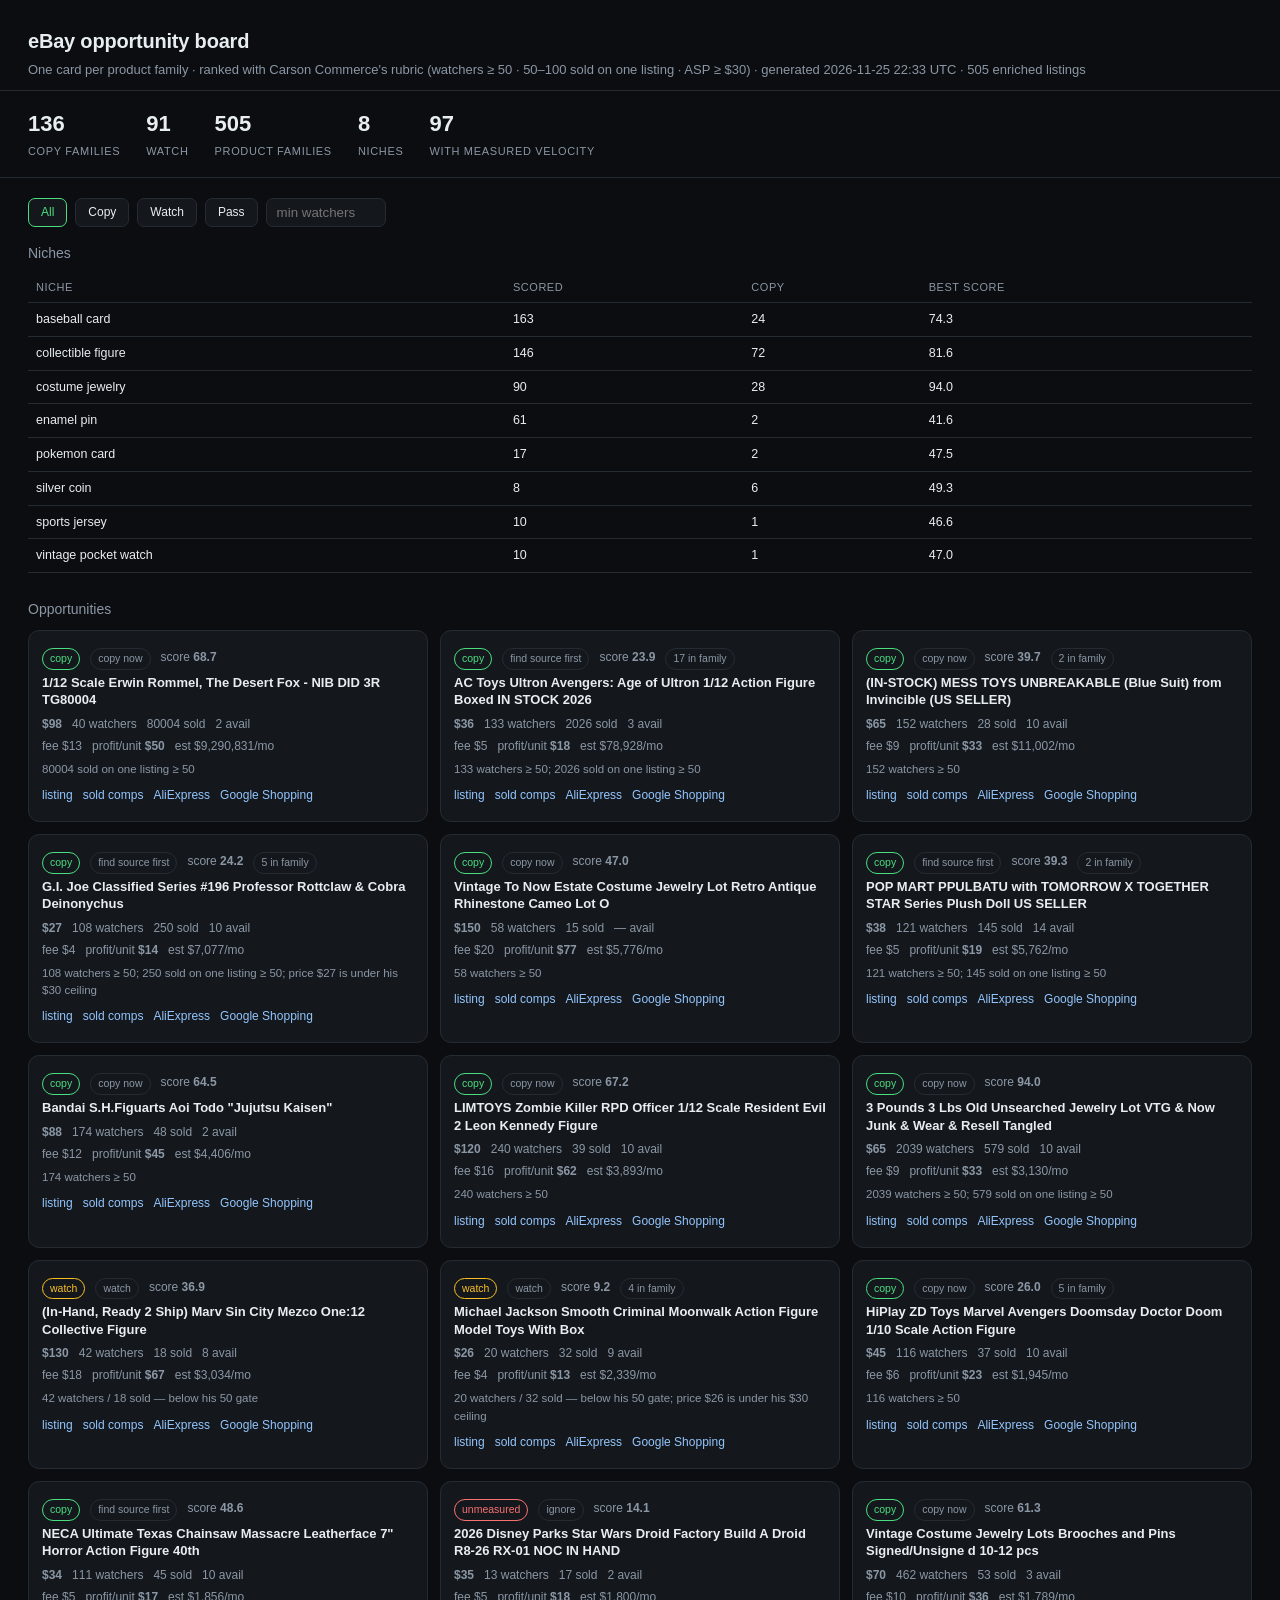
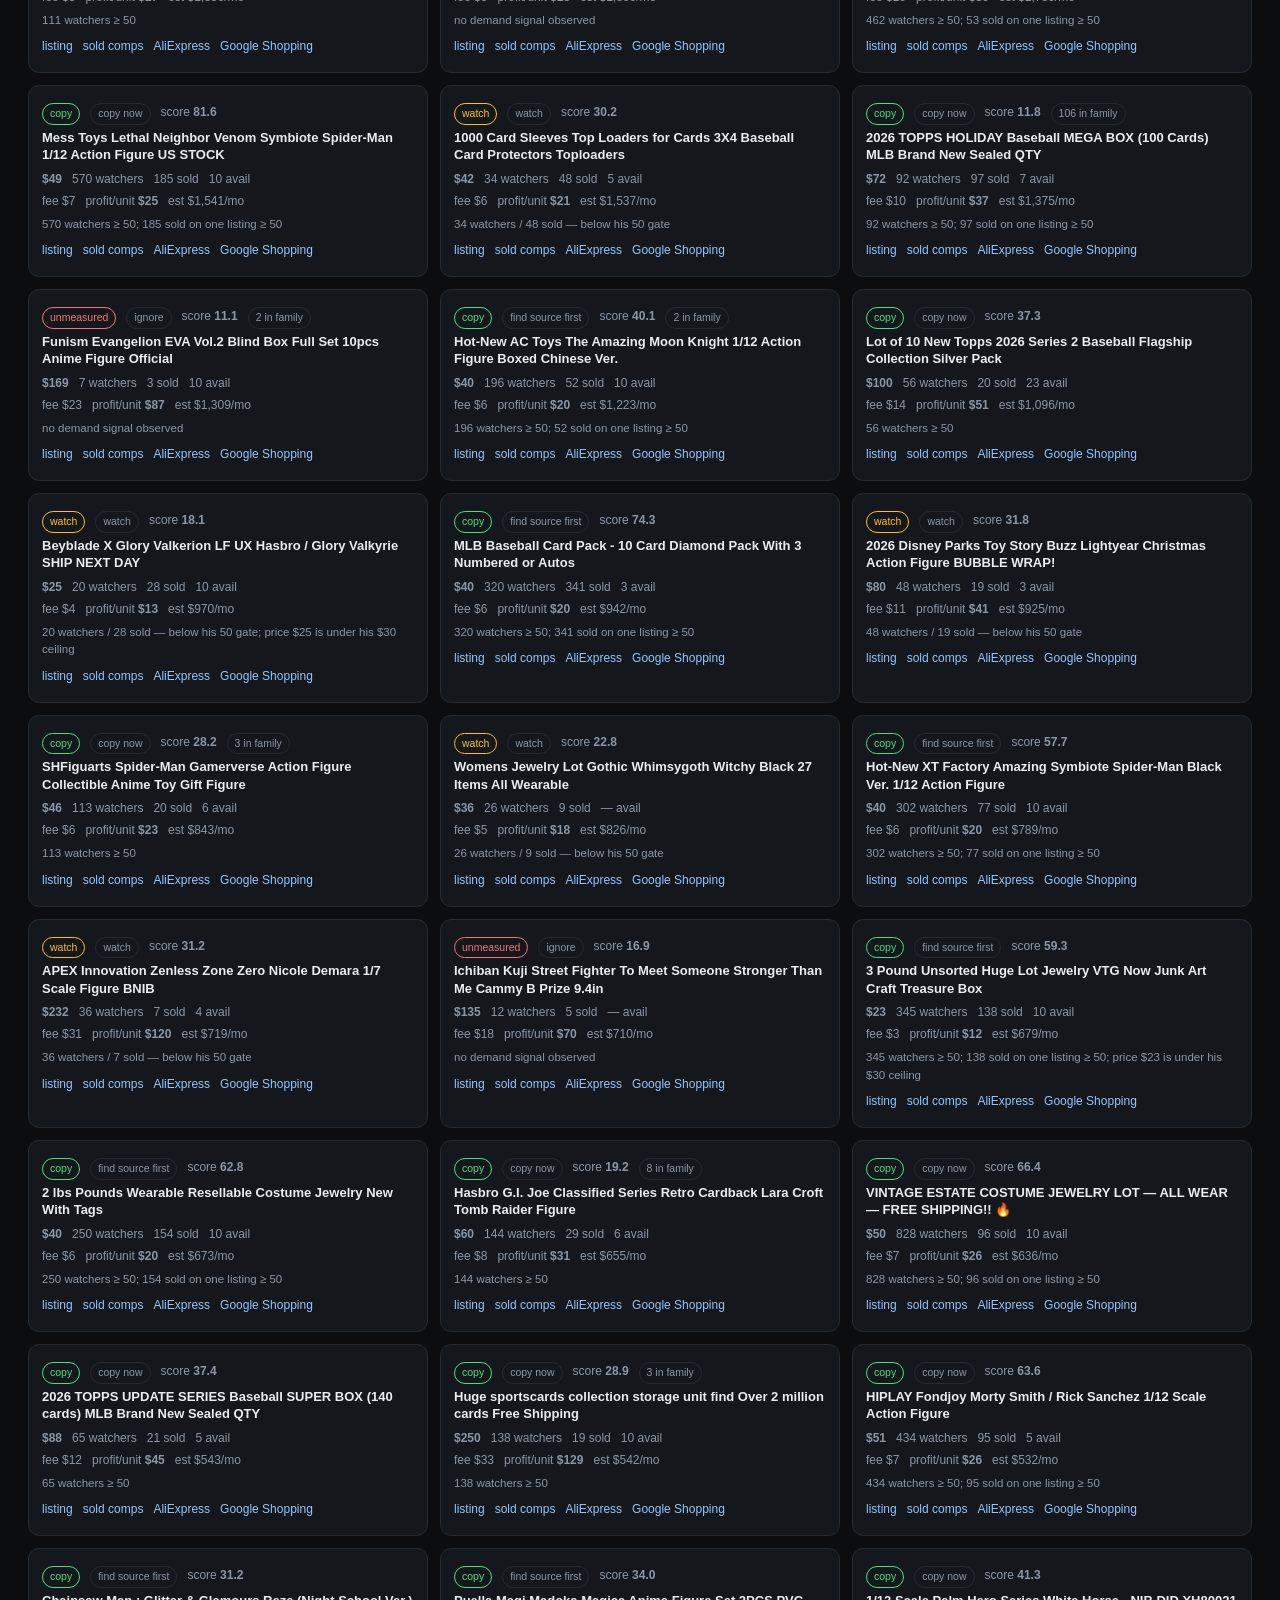
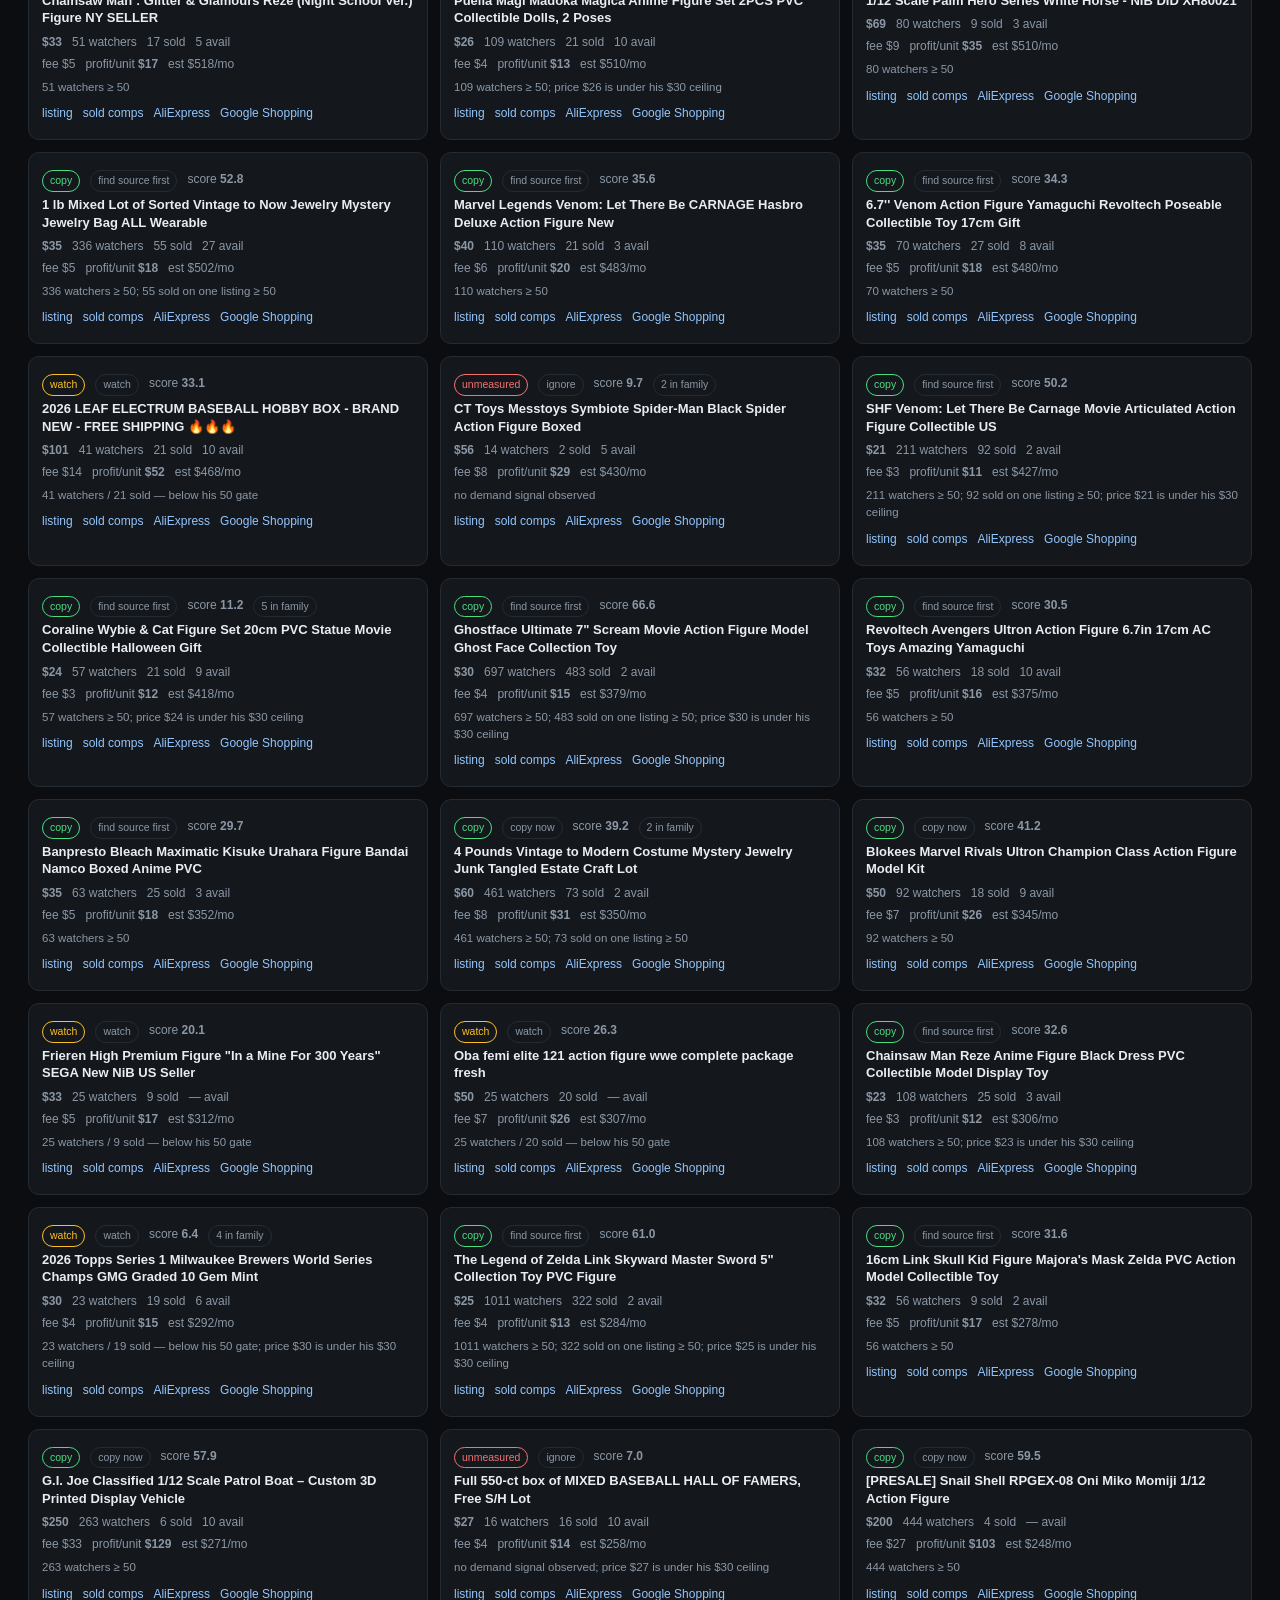
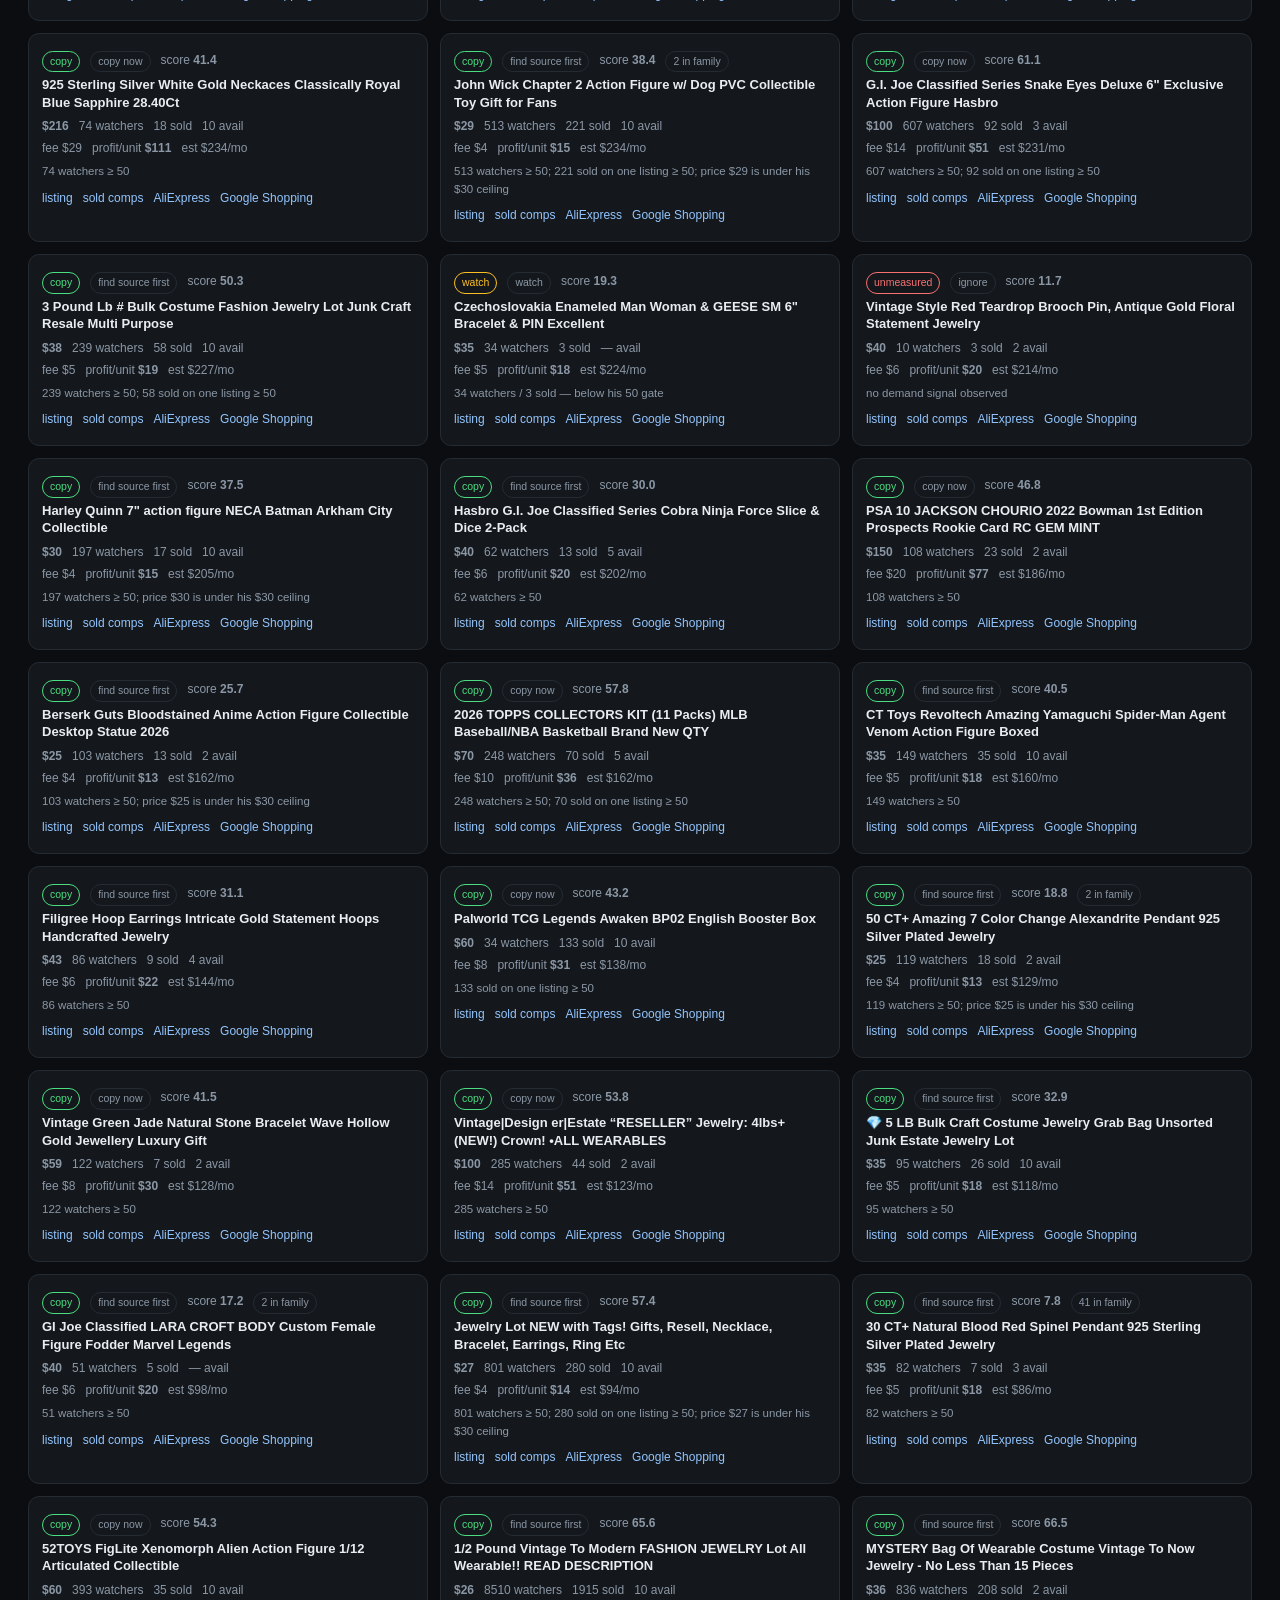
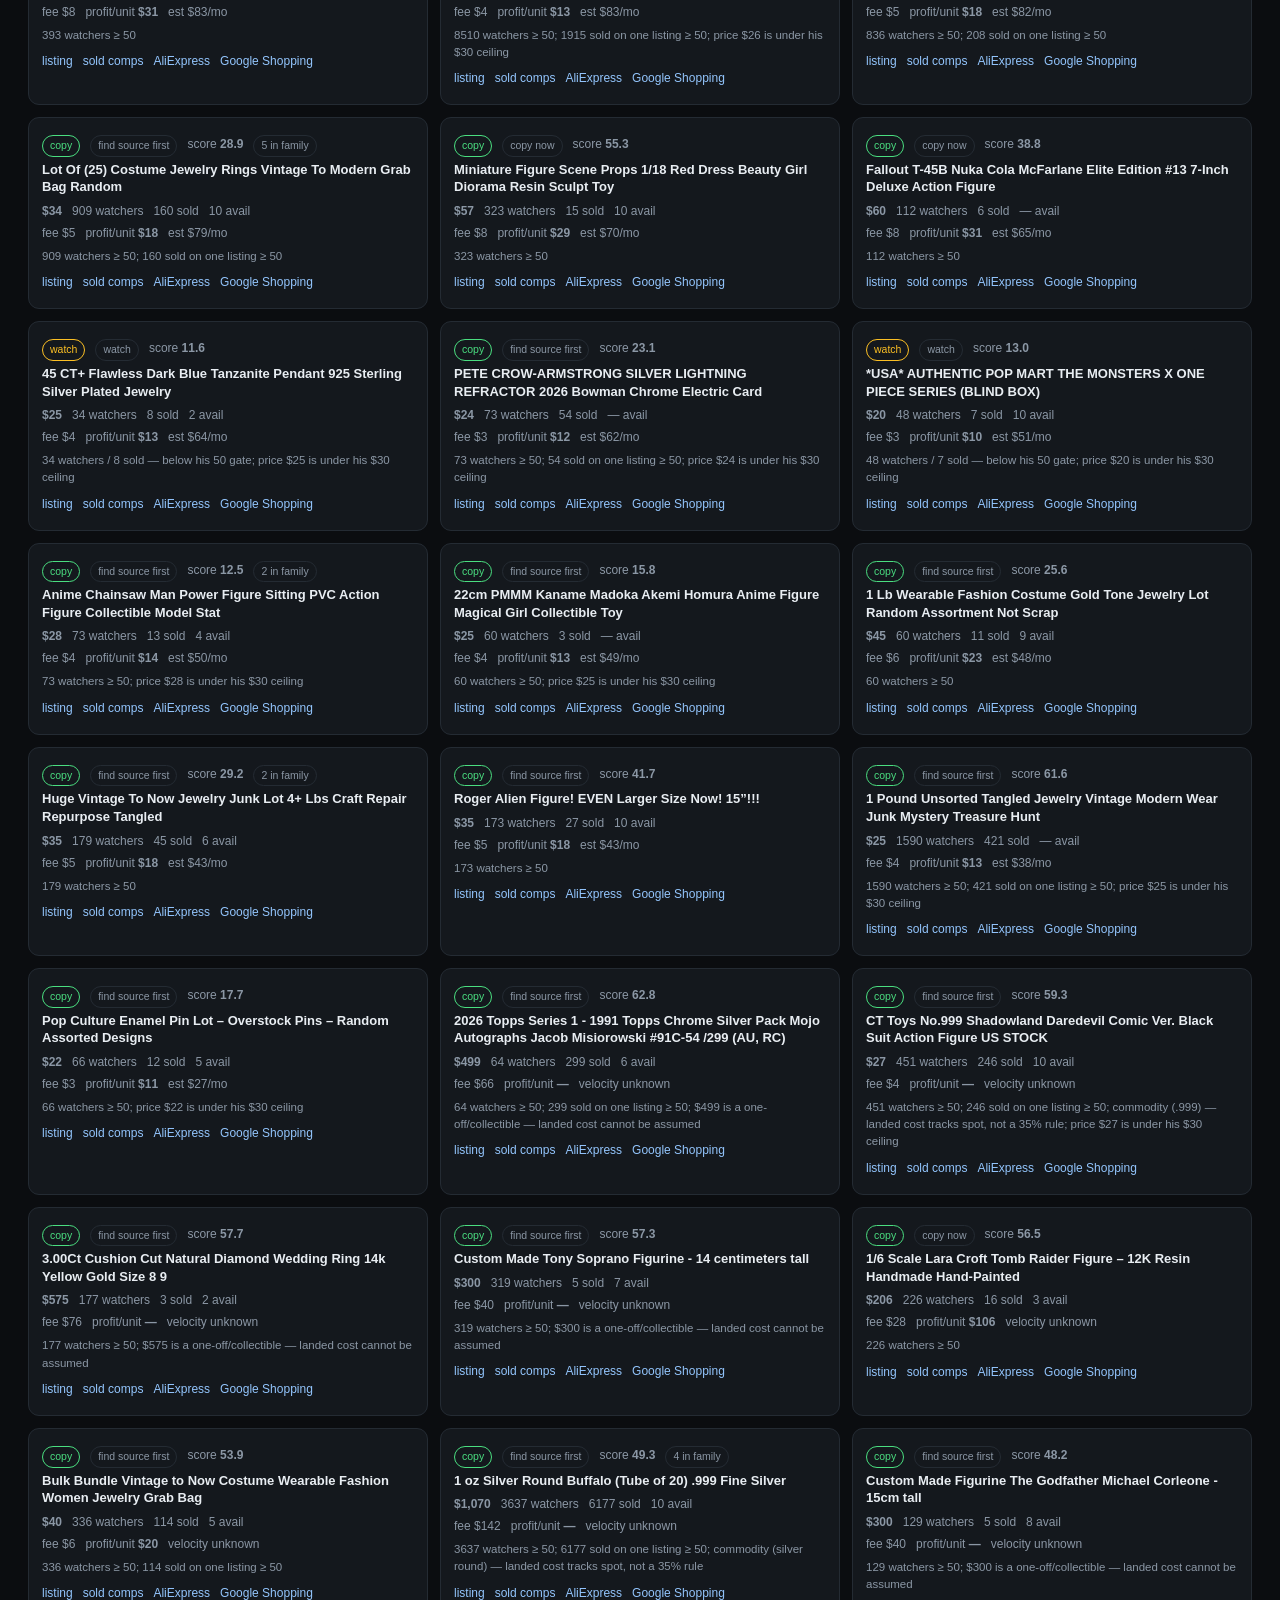
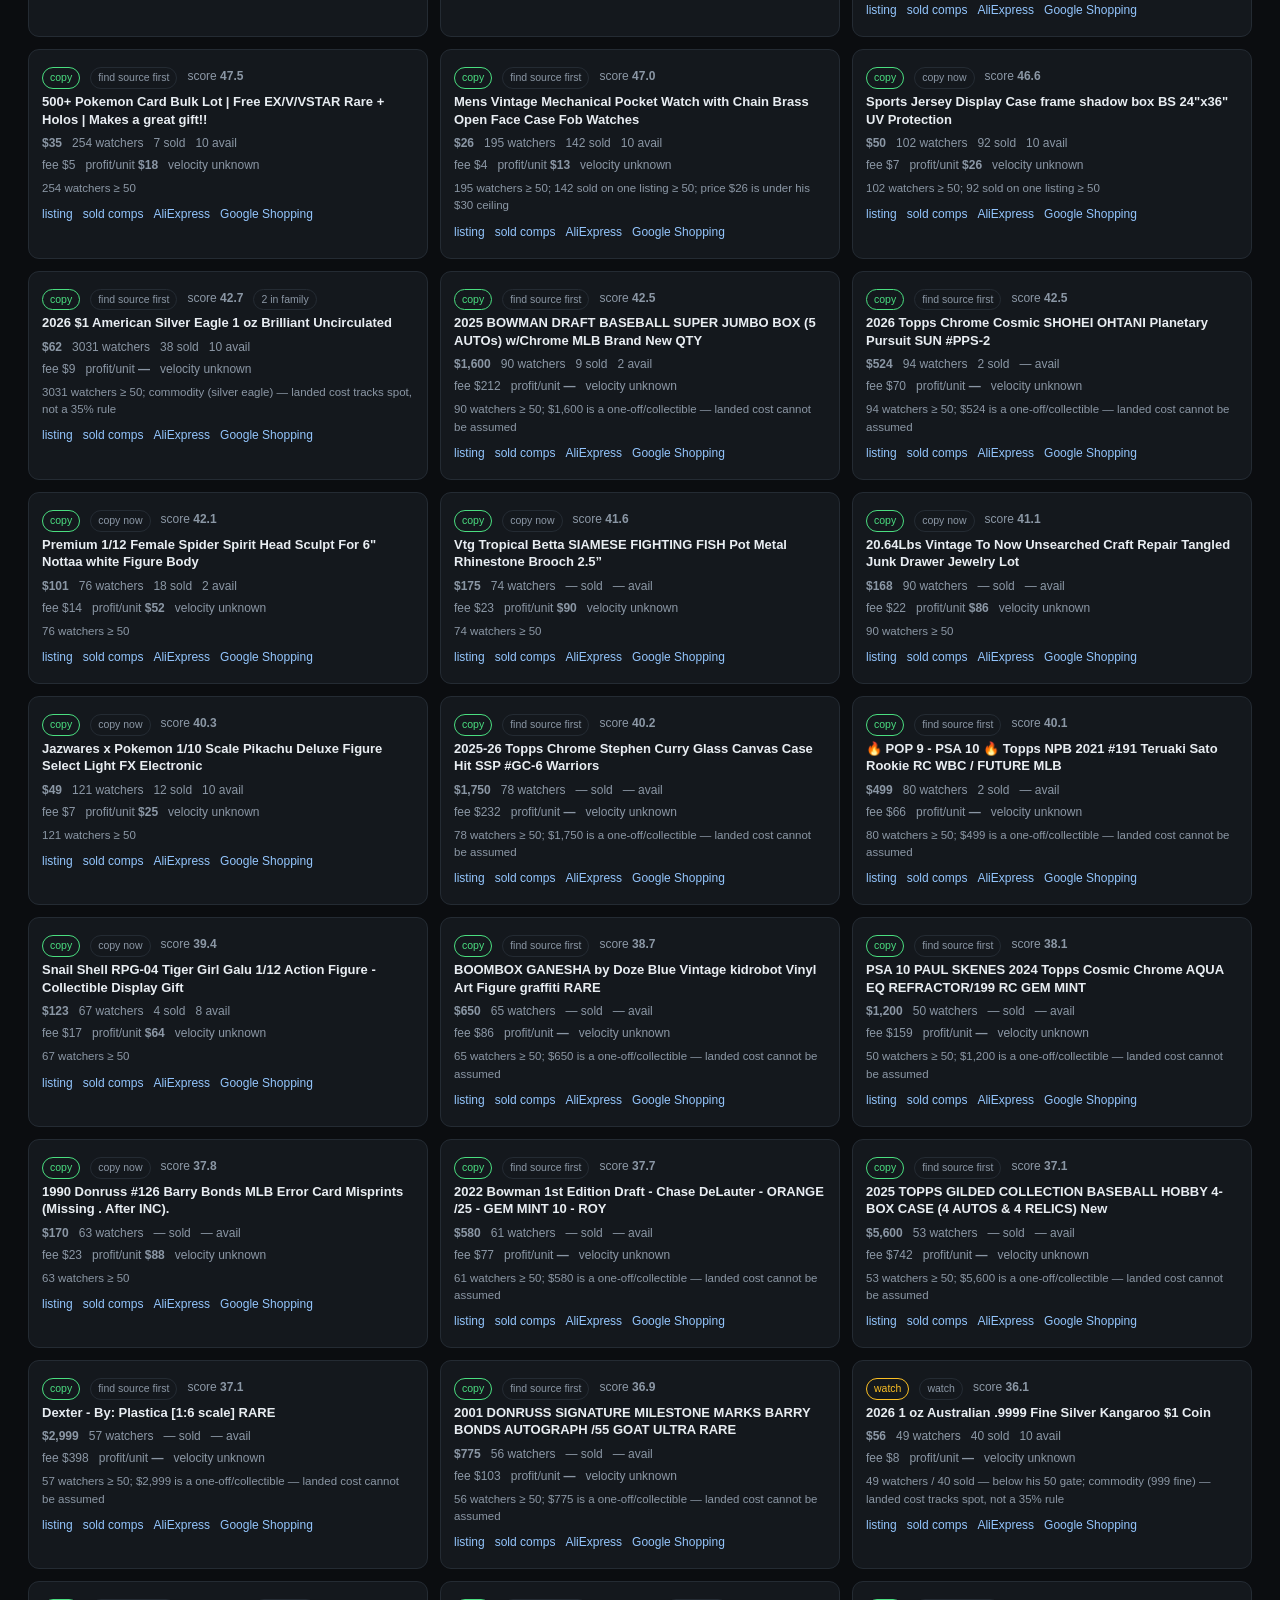
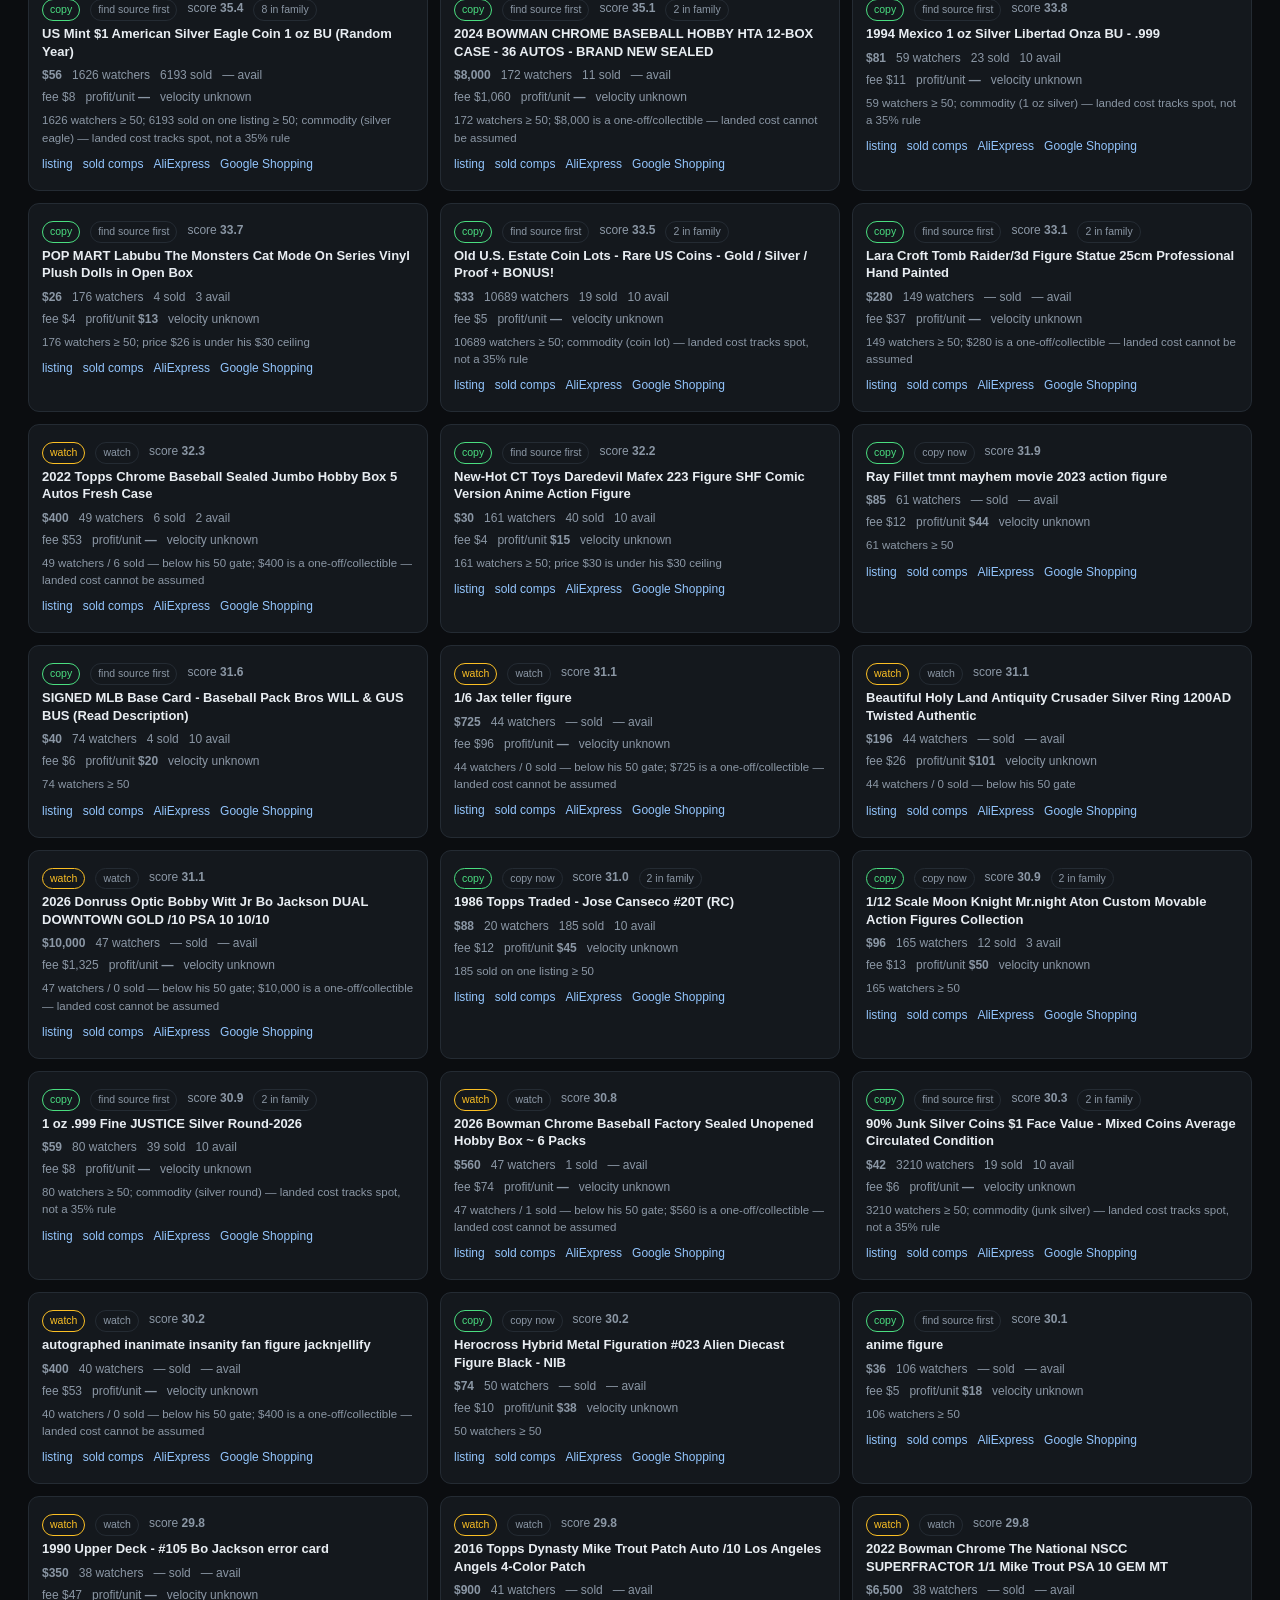
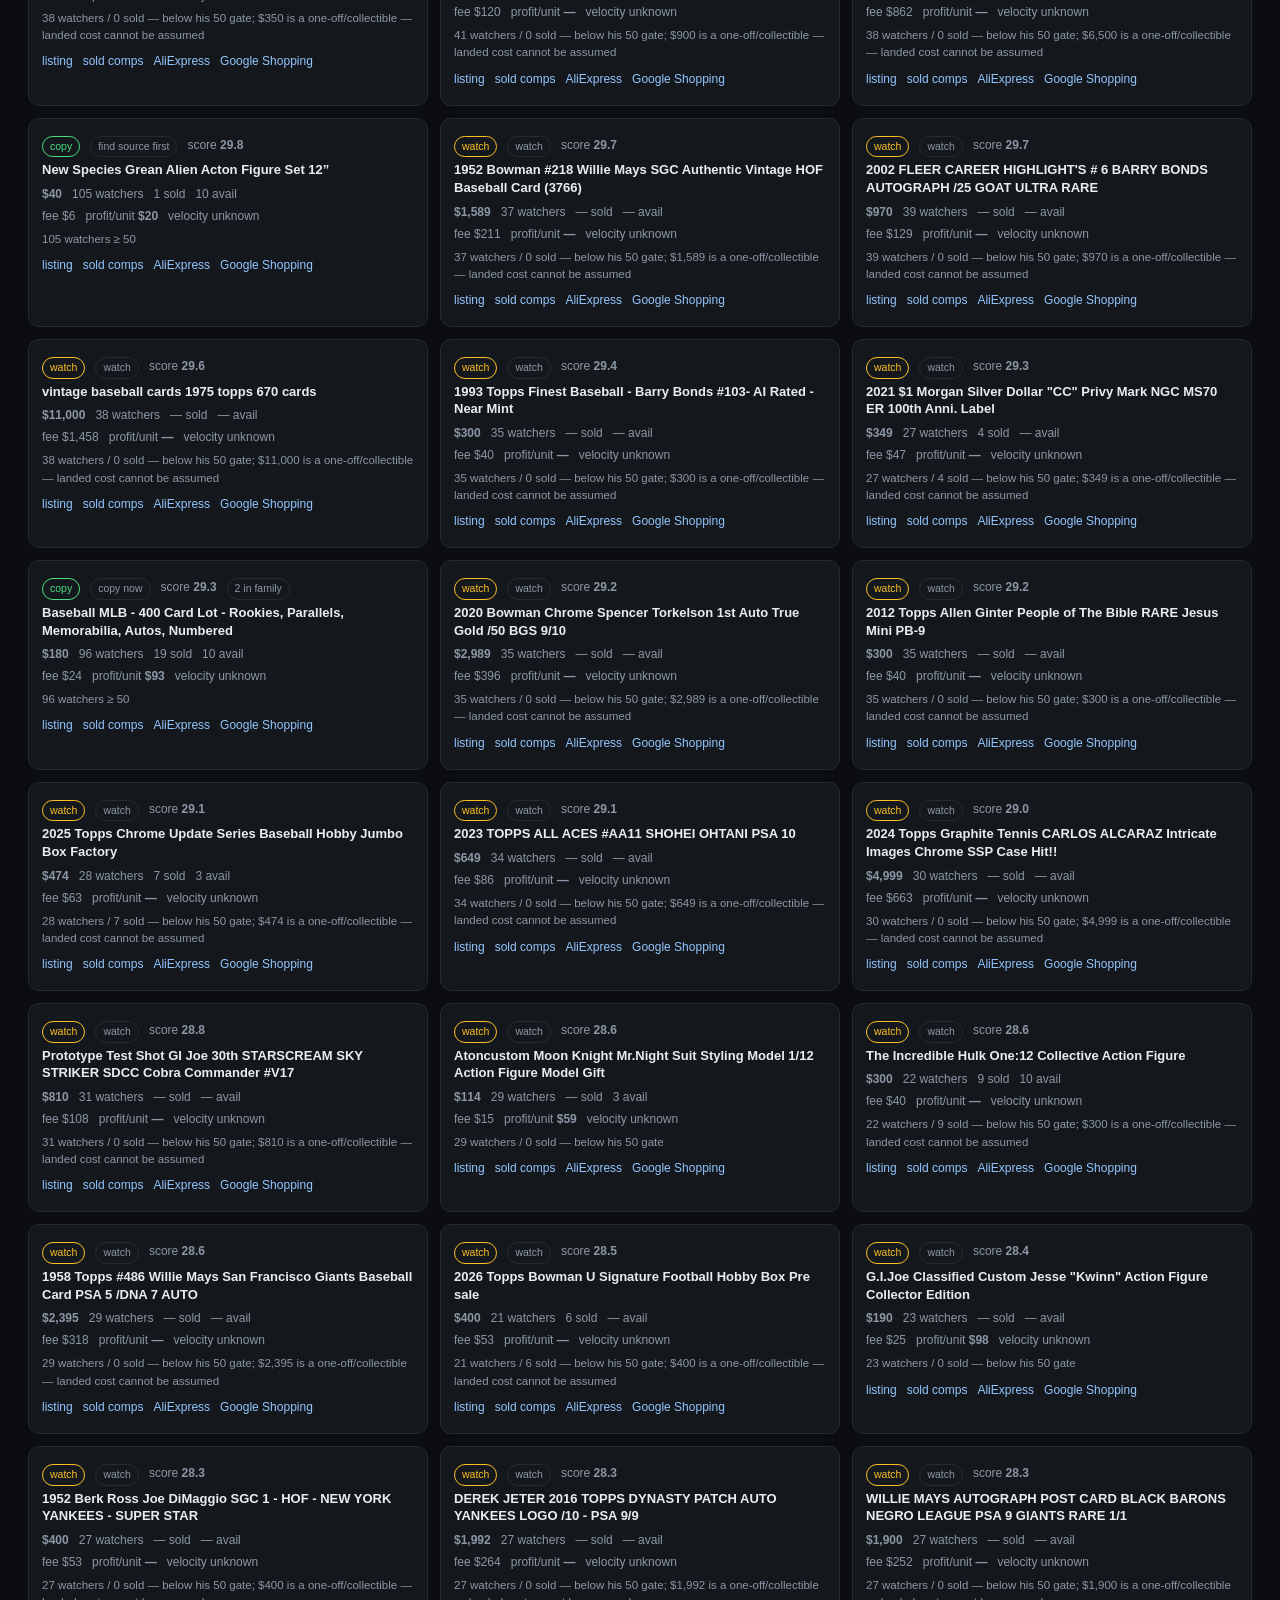
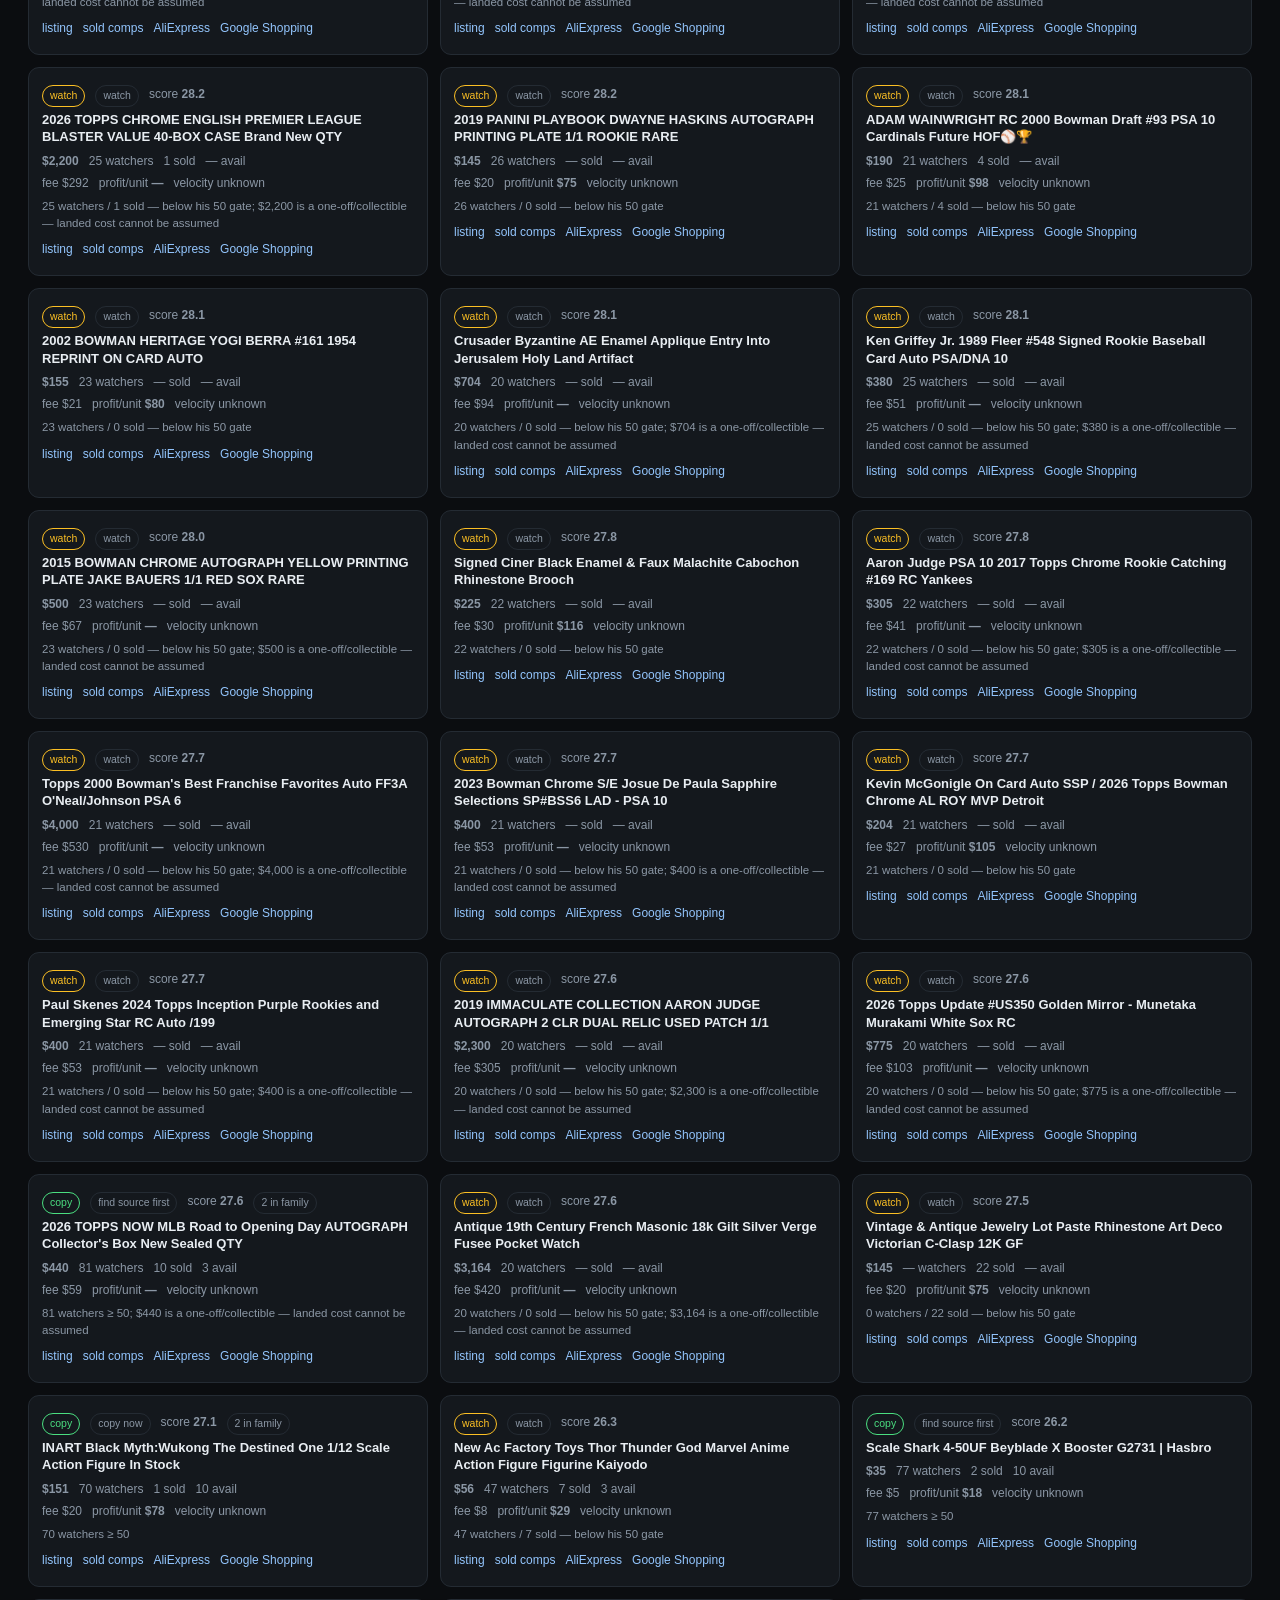
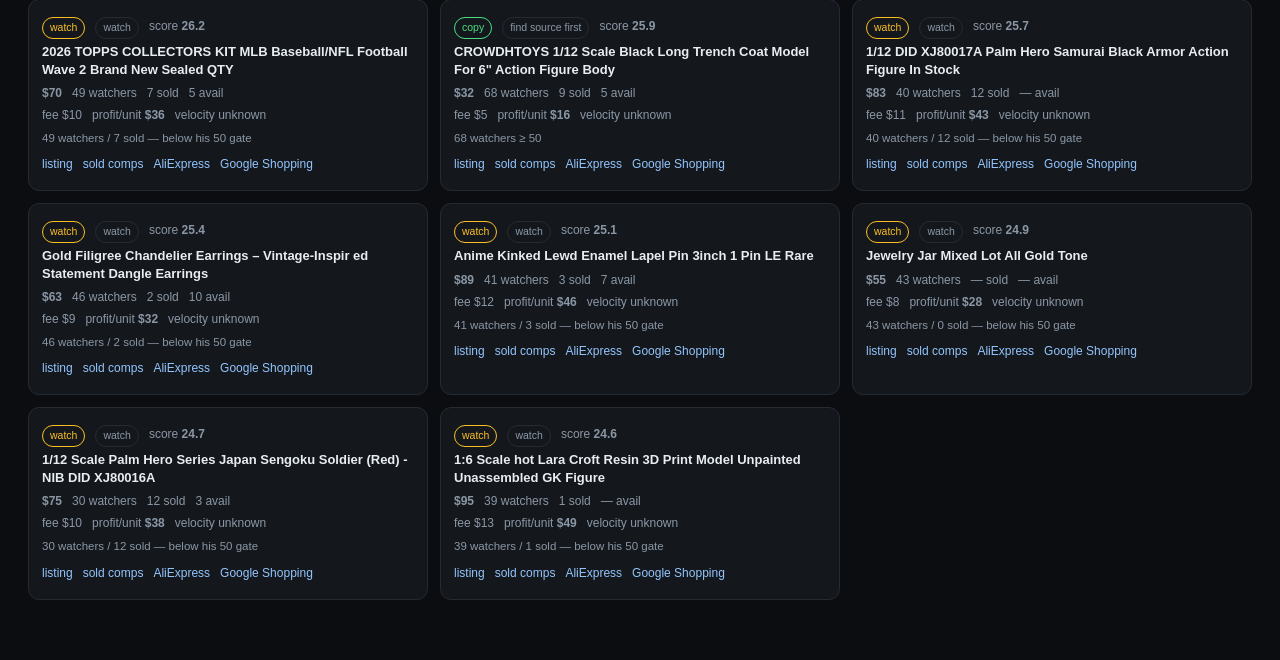
==== commit 906461af: "harvest: refresh opportunity board [skip ci]" ====
--- a/docs/opportunities.html
+++ b/docs/opportunities.html
@@ -28,13 +28,13 @@
 </style></head><body>
 <header><h1>eBay opportunity board</h1>
 <div class="sub">One card per product family · ranked with Carson Commerce's rubric (watchers ≥ 50 · 50–100 sold on one listing · ASP ≥ $30)
-· generated 2026-11-25 09:17 UTC · 504 enriched listings</div></header>
+· generated 2026-11-25 22:33 UTC · 505 enriched listings</div></header>
 <div class="kpis">
-  <div class="kpi"><b>133</b><span>copy families</span></div>
-  <div class="kpi"><b>89</b><span>watch</span></div>
-  <div class="kpi"><b>504</b><span>product families</span></div>
+  <div class="kpi"><b>136</b><span>copy families</span></div>
+  <div class="kpi"><b>91</b><span>watch</span></div>
+  <div class="kpi"><b>505</b><span>product families</span></div>
   <div class="kpi"><b>8</b><span>niches</span></div>
-  <div class="kpi"><b>91</b><span>with measured velocity</span></div>
+  <div class="kpi"><b>97</b><span>with measured velocity</span></div>
 </div>
 <main>
 <div class="bar">
@@ -46,7 +46,7 @@
 </div>
 <h2 style="font-size:14px;color:var(--mut);font-weight:500;margin:0 0 8px">Niches</h2>
 <table><thead><tr><th>niche</th><th>scored</th><th>copy</th><th>best score</th></tr></thead><tbody>
-<tr><td>baseball card</td><td>160</td><td>23</td><td>74.6</td></tr><tr><td>collectible figure</td><td>147</td><td>69</td><td>80.6</td></tr><tr><td>costume jewelry</td><td>91</td><td>29</td><td>94.0</td></tr><tr><td>enamel pin</td><td>61</td><td>2</td><td>41.6</td></tr><tr><td>pokemon card</td><td>17</td><td>2</td><td>47.5</td></tr><tr><td>silver coin</td><td>8</td><td>6</td><td>49.3</td></tr><tr><td>sports jersey</td><td>10</td><td>1</td><td>46.6</td></tr><tr><td>vintage pocket watch</td><td>10</td><td>1</td><td>47.0</td></tr>
+<tr><td>baseball card</td><td>163</td><td>24</td><td>74.3</td></tr><tr><td>collectible figure</td><td>146</td><td>72</td><td>81.6</td></tr><tr><td>costume jewelry</td><td>90</td><td>28</td><td>94.0</td></tr><tr><td>enamel pin</td><td>61</td><td>2</td><td>41.6</td></tr><tr><td>pokemon card</td><td>17</td><td>2</td><td>47.5</td></tr><tr><td>silver coin</td><td>8</td><td>6</td><td>49.3</td></tr><tr><td>sports jersey</td><td>10</td><td>1</td><td>46.6</td></tr><tr><td>vintage pocket watch</td><td>10</td><td>1</td><td>47.0</td></tr>
 </tbody></table>
 <h2 style="font-size:14px;color:var(--mut);font-weight:500;margin:0 0 10px">Opportunities</h2>
 <div class="grid" id="grid">
@@ -85,12 +85,72 @@
       <div class="row">
         <span>fee $5</span>
         <span>profit/unit <b>$18</b></span>
-        <span>est $91,394/mo</span>
+        <span>est $78,928/mo</span>
       </div>
       <div class="why">133 watchers ≥ 50; 2026 sold on one listing ≥ 50</div>
       <div class="row" style="margin-top:8px"><a href="https://www.ebay.com/itm/377626996007" target="_blank" rel="noopener">listing</a><a href="https://www.ebay.com/sch/i.html?_nkw=AC+Toys+Ultron+Avengers%3A+Age+of+Ultron+1%2F12+Action+Figure+Boxed+IN+STOCK+2026&LH_Sold=1&LH_Complete=1" target="_blank" rel="noopener">sold comps</a><a href="https://www.aliexpress.com/w/wholesale-AC+Toys+Ultron+Avengers%3A+Age+of+Ultron+1%2F12+Action+Figure+Boxed+IN+STOCK+2026.html" target="_blank" rel="noopener">AliExpress</a><a href="https://www.google.com/search?tbm=shop&q=AC+Toys+Ultron+Avengers%3A+Age+of+Ultron+1%2F12+Action+Figure+Boxed+IN+STOCK+2026" target="_blank" rel="noopener">Google Shopping</a></div>
     </div>
-    <div class="card" data-verdict="copy" data-niche="collectible figure" data-watch="120">
+    <div class="card" data-verdict="copy" data-niche="collectible figure" data-watch="152">
+      <div class="row"><span class="pill copy">copy</span>
+        <span class="pill">copy now</span>
+        <span>score <b>39.7</b></span>
+        <span class="pill">2 in family</span></div>
+      <h3>(IN-STOCK) MESS TOYS UNBREAKABLE (Blue Suit) from Invincible (US SELLER)</h3>
+      <div class="row">
+        <span><b>$65</b></span>
+        <span>152 watchers</span>
+        <span>28 sold</span>
+        <span>10 avail</span>
+      </div>
+      <div class="row">
+        <span>fee $9</span>
+        <span>profit/unit <b>$33</b></span>
+        <span>est $11,002/mo</span>
+      </div>
+      <div class="why">152 watchers ≥ 50</div>
+      <div class="row" style="margin-top:8px"><a href="https://www.ebay.com/itm/206450784562" target="_blank" rel="noopener">listing</a><a href="https://www.ebay.com/sch/i.html?_nkw=%28IN-STOCK%29+MESS+TOYS+UNBREAKABLE+%28Blue+Suit%29+from+Invincible+%28US+SELLER%29&LH_Sold=1&LH_Complete=1" target="_blank" rel="noopener">sold comps</a><a href="https://www.aliexpress.com/w/wholesale-%28IN-STOCK%29+MESS+TOYS+UNBREAKABLE+%28Blue+Suit%29+from+Invincible+%28US+SELLER%29.html" target="_blank" rel="noopener">AliExpress</a><a href="https://www.google.com/search?tbm=shop&q=%28IN-STOCK%29+MESS+TOYS+UNBREAKABLE+%28Blue+Suit%29+from+Invincible+%28US+SELLER%29" target="_blank" rel="noopener">Google Shopping</a></div>
+    </div>
+    <div class="card" data-verdict="copy" data-niche="collectible figure" data-watch="108">
+      <div class="row"><span class="pill copy">copy</span>
+        <span class="pill">find source first</span>
+        <span>score <b>24.2</b></span>
+        <span class="pill">5 in family</span></div>
+      <h3>G.I. Joe Classified Series #196 Professor Rottclaw &amp; Cobra Deinonychus</h3>
+      <div class="row">
+        <span><b>$27</b></span>
+        <span>108 watchers</span>
+        <span>250 sold</span>
+        <span>10 avail</span>
+      </div>
+      <div class="row">
+        <span>fee $4</span>
+        <span>profit/unit <b>$14</b></span>
+        <span>est $7,077/mo</span>
+      </div>
+      <div class="why">108 watchers ≥ 50; 250 sold on one listing ≥ 50; price $27 is under his $30 ceiling</div>
+      <div class="row" style="margin-top:8px"><a href="https://www.ebay.com/itm/206464543746" target="_blank" rel="noopener">listing</a><a href="https://www.ebay.com/sch/i.html?_nkw=G.I.+Joe+Classified+Series+%23196+Professor+Rottclaw+%26+Cobra+Deinonychus&LH_Sold=1&LH_Complete=1" target="_blank" rel="noopener">sold comps</a><a href="https://www.aliexpress.com/w/wholesale-G.I.+Joe+Classified+Series+%23196+Professor+Rottclaw+%26+Cobra+Deinonychus.html" target="_blank" rel="noopener">AliExpress</a><a href="https://www.google.com/search?tbm=shop&q=G.I.+Joe+Classified+Series+%23196+Professor+Rottclaw+%26+Cobra+Deinonychus" target="_blank" rel="noopener">Google Shopping</a></div>
+    </div>
+    <div class="card" data-verdict="copy" data-niche="costume jewelry" data-watch="58">
+      <div class="row"><span class="pill copy">copy</span>
+        <span class="pill">copy now</span>
+        <span>score <b>47.0</b></span>
+        </div>
+      <h3>Vintage To Now Estate Costume Jewelry Lot Retro Antique Rhinestone Cameo Lot O</h3>
+      <div class="row">
+        <span><b>$150</b></span>
+        <span>58 watchers</span>
+        <span>15 sold</span>
+        <span>— avail</span>
+      </div>
+      <div class="row">
+        <span>fee $20</span>
+        <span>profit/unit <b>$77</b></span>
+        <span>est $5,776/mo</span>
+      </div>
+      <div class="why">58 watchers ≥ 50</div>
+      <div class="row" style="margin-top:8px"><a href="https://www.ebay.com/itm/257839049864" target="_blank" rel="noopener">listing</a><a href="https://www.ebay.com/sch/i.html?_nkw=Vintage+To+Now+Estate+Costume+Jewelry+Lot+Retro+Antique+Rhinestone+Cameo+Lot+O&LH_Sold=1&LH_Complete=1" target="_blank" rel="noopener">sold comps</a><a href="https://www.aliexpress.com/w/wholesale-Vintage+To+Now+Estate+Costume+Jewelry+Lot+Retro+Antique+Rhinestone+Cameo+Lot+O.html" target="_blank" rel="noopener">AliExpress</a><a href="https://www.google.com/search?tbm=shop&q=Vintage+To+Now+Estate+Costume+Jewelry+Lot+Retro+Antique+Rhinestone+Cameo+Lot+O" target="_blank" rel="noopener">Google Shopping</a></div>
+    </div>
+    <div class="card" data-verdict="copy" data-niche="collectible figure" data-watch="121">
       <div class="row"><span class="pill copy">copy</span>
         <span class="pill">find source first</span>
         <span>score <b>39.3</b></span>
@@ -98,39 +158,59 @@
       <h3>POP MART PPULBATU with TOMORROW X TOGETHER STAR Series Plush Doll US SELLER</h3>
       <div class="row">
         <span><b>$38</b></span>
-        <span>120 watchers</span>
-        <span>141 sold</span>
+        <span>121 watchers</span>
+        <span>145 sold</span>
         <span>14 avail</span>
       </div>
       <div class="row">
         <span>fee $5</span>
         <span>profit/unit <b>$19</b></span>
-        <span>est $6,505/mo</span>
-      </div>
-      <div class="why">120 watchers ≥ 50; 141 sold on one listing ≥ 50</div>
+        <span>est $5,762/mo</span>
+      </div>
+      <div class="why">121 watchers ≥ 50; 145 sold on one listing ≥ 50</div>
       <div class="row" style="margin-top:8px"><a href="https://www.ebay.com/itm/800872992967" target="_blank" rel="noopener">listing</a><a href="https://www.ebay.com/sch/i.html?_nkw=POP+MART+PPULBATU+with+TOMORROW+X+TOGETHER+STAR+Series+Plush+Doll+US+SELLER&LH_Sold=1&LH_Complete=1" target="_blank" rel="noopener">sold comps</a><a href="https://www.aliexpress.com/w/wholesale-POP+MART+PPULBATU+with+TOMORROW+X+TOGETHER+STAR+Series+Plush+Doll+US+SELLER.html" target="_blank" rel="noopener">AliExpress</a><a href="https://www.google.com/search?tbm=shop&q=POP+MART+PPULBATU+with+TOMORROW+X+TOGETHER+STAR+Series+Plush+Doll+US+SELLER" target="_blank" rel="noopener">Google Shopping</a></div>
     </div>
-    <div class="card" data-verdict="copy" data-niche="costume jewelry" data-watch="58">
-      <div class="row"><span class="pill copy">copy</span>
-        <span class="pill">copy now</span>
-        <span>score <b>47.0</b></span>
-        </div>
-      <h3>Vintage To Now Estate Costume Jewelry Lot Retro Antique Rhinestone Cameo Lot O</h3>
-      <div class="row">
-        <span><b>$150</b></span>
-        <span>58 watchers</span>
-        <span>15 sold</span>
-        <span>— avail</span>
-      </div>
-      <div class="row">
-        <span>fee $20</span>
-        <span>profit/unit <b>$77</b></span>
-        <span>est $5,776/mo</span>
-      </div>
-      <div class="why">58 watchers ≥ 50</div>
-      <div class="row" style="margin-top:8px"><a href="https://www.ebay.com/itm/257839049864" target="_blank" rel="noopener">listing</a><a href="https://www.ebay.com/sch/i.html?_nkw=Vintage+To+Now+Estate+Costume+Jewelry+Lot+Retro+Antique+Rhinestone+Cameo+Lot+O&LH_Sold=1&LH_Complete=1" target="_blank" rel="noopener">sold comps</a><a href="https://www.aliexpress.com/w/wholesale-Vintage+To+Now+Estate+Costume+Jewelry+Lot+Retro+Antique+Rhinestone+Cameo+Lot+O.html" target="_blank" rel="noopener">AliExpress</a><a href="https://www.google.com/search?tbm=shop&q=Vintage+To+Now+Estate+Costume+Jewelry+Lot+Retro+Antique+Rhinestone+Cameo+Lot+O" target="_blank" rel="noopener">Google Shopping</a></div>
-    </div>
-    <div class="card" data-verdict="copy" data-niche="costume jewelry" data-watch="2032">
+    <div class="card" data-verdict="copy" data-niche="collectible figure" data-watch="174">
+      <div class="row"><span class="pill copy">copy</span>
+        <span class="pill">copy now</span>
+        <span>score <b>64.5</b></span>
+        </div>
+      <h3>Bandai S.H.Figuarts Aoi Todo &quot;Jujutsu Kaisen&quot;</h3>
+      <div class="row">
+        <span><b>$88</b></span>
+        <span>174 watchers</span>
+        <span>48 sold</span>
+        <span>2 avail</span>
+      </div>
+      <div class="row">
+        <span>fee $12</span>
+        <span>profit/unit <b>$45</b></span>
+        <span>est $4,406/mo</span>
+      </div>
+      <div class="why">174 watchers ≥ 50</div>
+      <div class="row" style="margin-top:8px"><a href="https://www.ebay.com/itm/880109246468" target="_blank" rel="noopener">listing</a><a href="https://www.ebay.com/sch/i.html?_nkw=Bandai+S.H.Figuarts+Aoi+Todo+%22Jujutsu+Kaisen%22&LH_Sold=1&LH_Complete=1" target="_blank" rel="noopener">sold comps</a><a href="https://www.aliexpress.com/w/wholesale-Bandai+S.H.Figuarts+Aoi+Todo+%22Jujutsu+Kaisen%22.html" target="_blank" rel="noopener">AliExpress</a><a href="https://www.google.com/search?tbm=shop&q=Bandai+S.H.Figuarts+Aoi+Todo+%22Jujutsu+Kaisen%22" target="_blank" rel="noopener">Google Shopping</a></div>
+    </div>
+    <div class="card" data-verdict="copy" data-niche="collectible figure" data-watch="240">
+      <div class="row"><span class="pill copy">copy</span>
+        <span class="pill">copy now</span>
+        <span>score <b>67.2</b></span>
+        </div>
+      <h3>LIMTOYS Zombie Killer RPD Officer 1/12 Scale Resident Evil 2 Leon Kennedy Figure</h3>
+      <div class="row">
+        <span><b>$120</b></span>
+        <span>240 watchers</span>
+        <span>39 sold</span>
+        <span>10 avail</span>
+      </div>
+      <div class="row">
+        <span>fee $16</span>
+        <span>profit/unit <b>$62</b></span>
+        <span>est $3,893/mo</span>
+      </div>
+      <div class="why">240 watchers ≥ 50</div>
+      <div class="row" style="margin-top:8px"><a href="https://www.ebay.com/itm/840086998108" target="_blank" rel="noopener">listing</a><a href="https://www.ebay.com/sch/i.html?_nkw=LIMTOYS+Zombie+Killer+RPD+Officer+1%2F12+Scale+Resident+Evil+2+Leon+Kennedy+Figure&LH_Sold=1&LH_Complete=1" target="_blank" rel="noopener">sold comps</a><a href="https://www.aliexpress.com/w/wholesale-LIMTOYS+Zombie+Killer+RPD+Officer+1%2F12+Scale+Resident+Evil+2+Leon+Kennedy+Figure.html" target="_blank" rel="noopener">AliExpress</a><a href="https://www.google.com/search?tbm=shop&q=LIMTOYS+Zombie+Killer+RPD+Officer+1%2F12+Scale+Resident+Evil+2+Leon+Kennedy+Figure" target="_blank" rel="noopener">Google Shopping</a></div>
+    </div>
+    <div class="card" data-verdict="copy" data-niche="costume jewelry" data-watch="2039">
       <div class="row"><span class="pill copy">copy</span>
         <span class="pill">copy now</span>
         <span>score <b>94.0</b></span>
@@ -138,16 +218,16 @@
       <h3>3 Pounds 3 Lbs Old Unsearched Jewelry Lot VTG &amp; Now Junk &amp; Wear &amp; Resell Tangled</h3>
       <div class="row">
         <span><b>$65</b></span>
-        <span>2032 watchers</span>
-        <span>578 sold</span>
+        <span>2039 watchers</span>
+        <span>579 sold</span>
         <span>10 avail</span>
       </div>
       <div class="row">
         <span>fee $9</span>
         <span>profit/unit <b>$33</b></span>
-        <span>est $3,170/mo</span>
-      </div>
-      <div class="why">2032 watchers ≥ 50; 578 sold on one listing ≥ 50</div>
+        <span>est $3,130/mo</span>
+      </div>
+      <div class="why">2039 watchers ≥ 50; 579 sold on one listing ≥ 50</div>
       <div class="row" style="margin-top:8px"><a href="https://www.ebay.com/itm/188576073362" target="_blank" rel="noopener">listing</a><a href="https://www.ebay.com/sch/i.html?_nkw=3+Pounds+3+Lbs+Old+Unsearched+Jewelry+Lot+VTG+%26+Now+Junk+%26+Wear+%26+Resell+Tangled&LH_Sold=1&LH_Complete=1" target="_blank" rel="noopener">sold comps</a><a href="https://www.aliexpress.com/w/wholesale-3+Pounds+3+Lbs+Old+Unsearched+Jewelry+Lot+VTG+%26+Now+Junk+%26+Wear+%26+Resell+Tangled.html" target="_blank" rel="noopener">AliExpress</a><a href="https://www.google.com/search?tbm=shop&q=3+Pounds+3+Lbs+Old+Unsearched+Jewelry+Lot+VTG+%26+Now+Junk+%26+Wear+%26+Resell+Tangled" target="_blank" rel="noopener">Google Shopping</a></div>
     </div>
     <div class="card" data-verdict="watch" data-niche="collectible figure" data-watch="42">
@@ -173,8 +253,8 @@
     <div class="card" data-verdict="watch" data-niche="collectible figure" data-watch="20">
       <div class="row"><span class="pill watch">watch</span>
         <span class="pill">watch</span>
-        <span>score <b>10.3</b></span>
-        <span class="pill">3 in family</span></div>
+        <span>score <b>9.2</b></span>
+        <span class="pill">4 in family</span></div>
       <h3>Michael Jackson Smooth Criminal Moonwalk Action Figure Model Toys With Box</h3>
       <div class="row">
         <span><b>$26</b></span>
@@ -190,26 +270,6 @@
       <div class="why">20 watchers / 32 sold — below his 50 gate; price $26 is under his $30 ceiling</div>
       <div class="row" style="margin-top:8px"><a href="https://www.ebay.com/itm/206688981634" target="_blank" rel="noopener">listing</a><a href="https://www.ebay.com/sch/i.html?_nkw=Michael+Jackson+Smooth+Criminal+Moonwalk+Action+Figure+Model+Toys+With+Box&LH_Sold=1&LH_Complete=1" target="_blank" rel="noopener">sold comps</a><a href="https://www.aliexpress.com/w/wholesale-Michael+Jackson+Smooth+Criminal+Moonwalk+Action+Figure+Model+Toys+With+Box.html" target="_blank" rel="noopener">AliExpress</a><a href="https://www.google.com/search?tbm=shop&q=Michael+Jackson+Smooth+Criminal+Moonwalk+Action+Figure+Model+Toys+With+Box" target="_blank" rel="noopener">Google Shopping</a></div>
     </div>
-    <div class="card" data-verdict="copy" data-niche="costume jewelry" data-watch="3155">
-      <div class="row"><span class="pill copy">copy</span>
-        <span class="pill">find source first</span>
-        <span>score <b>51.7</b></span>
-        <span class="pill">2 in family</span></div>
-      <h3>Estate 1 Lb+Unsorted BULK Mixed Jewelry Lot Vintage-Mod-Re tro CRAFT REPAIR WEAR</h3>
-      <div class="row">
-        <span><b>$25</b></span>
-        <span>3155 watchers</span>
-        <span>849 sold</span>
-        <span>43 avail</span>
-      </div>
-      <div class="row">
-        <span>fee $4</span>
-        <span>profit/unit <b>$13</b></span>
-        <span>est $2,233/mo</span>
-      </div>
-      <div class="why">3155 watchers ≥ 50; 849 sold on one listing ≥ 50; price $25 is under his $30 ceiling</div>
-      <div class="row" style="margin-top:8px"><a href="https://www.ebay.com/itm/168000583117" target="_blank" rel="noopener">listing</a><a href="https://www.ebay.com/sch/i.html?_nkw=Estate+1+Lb%2BUnsorted+BULK+Mixed+Jewelry+Lot+Vintage-Mod-Re+tro+CRAFT+REPAIR+WEAR&LH_Sold=1&LH_Complete=1" target="_blank" rel="noopener">sold comps</a><a href="https://www.aliexpress.com/w/wholesale-Estate+1+Lb%2BUnsorted+BULK+Mixed+Jewelry+Lot+Vintage-Mod-Re+tro+CRAFT+REPAIR+WEAR.html" target="_blank" rel="noopener">AliExpress</a><a href="https://www.google.com/search?tbm=shop&q=Estate+1+Lb%2BUnsorted+BULK+Mixed+Jewelry+Lot+Vintage-Mod-Re+tro+CRAFT+REPAIR+WEAR" target="_blank" rel="noopener">Google Shopping</a></div>
-    </div>
     <div class="card" data-verdict="copy" data-niche="collectible figure" data-watch="116">
       <div class="row"><span class="pill copy">copy</span>
         <span class="pill">copy now</span>
@@ -250,10 +310,30 @@
       <div class="why">111 watchers ≥ 50</div>
       <div class="row" style="margin-top:8px"><a href="https://www.ebay.com/itm/800879104073" target="_blank" rel="noopener">listing</a><a href="https://www.ebay.com/sch/i.html?_nkw=NECA+Ultimate+Texas+Chainsaw+Massacre+Leatherface+7%22+Horror+Action+Figure+40th&LH_Sold=1&LH_Complete=1" target="_blank" rel="noopener">sold comps</a><a href="https://www.aliexpress.com/w/wholesale-NECA+Ultimate+Texas+Chainsaw+Massacre+Leatherface+7%22+Horror+Action+Figure+40th.html" target="_blank" rel="noopener">AliExpress</a><a href="https://www.google.com/search?tbm=shop&q=NECA+Ultimate+Texas+Chainsaw+Massacre+Leatherface+7%22+Horror+Action+Figure+40th" target="_blank" rel="noopener">Google Shopping</a></div>
     </div>
+    <div class="card" data-verdict="unmeasured" data-niche="collectible figure" data-watch="13">
+      <div class="row"><span class="pill unmeasured">unmeasured</span>
+        <span class="pill">ignore</span>
+        <span>score <b>14.1</b></span>
+        </div>
+      <h3>2026 Disney Parks Star Wars Droid Factory Build A Droid R8-26 RX-01 NOC IN HAND</h3>
+      <div class="row">
+        <span><b>$35</b></span>
+        <span>13 watchers</span>
+        <span>17 sold</span>
+        <span>2 avail</span>
+      </div>
+      <div class="row">
+        <span>fee $5</span>
+        <span>profit/unit <b>$18</b></span>
+        <span>est $1,800/mo</span>
+      </div>
+      <div class="why">no demand signal observed</div>
+      <div class="row" style="margin-top:8px"><a href="https://www.ebay.com/itm/800900636377" target="_blank" rel="noopener">listing</a><a href="https://www.ebay.com/sch/i.html?_nkw=2026+Disney+Parks+Star+Wars+Droid+Factory+Build+A+Droid+R8-26+RX-01+NOC+IN+HAND&LH_Sold=1&LH_Complete=1" target="_blank" rel="noopener">sold comps</a><a href="https://www.aliexpress.com/w/wholesale-2026+Disney+Parks+Star+Wars+Droid+Factory+Build+A+Droid+R8-26+RX-01+NOC+IN+HAND.html" target="_blank" rel="noopener">AliExpress</a><a href="https://www.google.com/search?tbm=shop&q=2026+Disney+Parks+Star+Wars+Droid+Factory+Build+A+Droid+R8-26+RX-01+NOC+IN+HAND" target="_blank" rel="noopener">Google Shopping</a></div>
+    </div>
     <div class="card" data-verdict="copy" data-niche="costume jewelry" data-watch="462">
       <div class="row"><span class="pill copy">copy</span>
         <span class="pill">copy now</span>
-        <span>score <b>61.6</b></span>
+        <span>score <b>61.3</b></span>
         </div>
       <h3>Vintage Costume Jewelry Lots Brooches and Pins Signed/Unsigne d 10-12 pcs</h3>
       <div class="row">
@@ -265,30 +345,30 @@
       <div class="row">
         <span>fee $10</span>
         <span>profit/unit <b>$36</b></span>
-        <span>est $1,853/mo</span>
+        <span>est $1,789/mo</span>
       </div>
       <div class="why">462 watchers ≥ 50; 53 sold on one listing ≥ 50</div>
       <div class="row" style="margin-top:8px"><a href="https://www.ebay.com/itm/206648395733" target="_blank" rel="noopener">listing</a><a href="https://www.ebay.com/sch/i.html?_nkw=Vintage+Costume+Jewelry+Lots+Brooches+and+Pins+Signed%2FUnsigne+d+10-12+pcs&LH_Sold=1&LH_Complete=1" target="_blank" rel="noopener">sold comps</a><a href="https://www.aliexpress.com/w/wholesale-Vintage+Costume+Jewelry+Lots+Brooches+and+Pins+Signed%2FUnsigne+d+10-12+pcs.html" target="_blank" rel="noopener">AliExpress</a><a href="https://www.google.com/search?tbm=shop&q=Vintage+Costume+Jewelry+Lots+Brooches+and+Pins+Signed%2FUnsigne+d+10-12+pcs" target="_blank" rel="noopener">Google Shopping</a></div>
     </div>
-    <div class="card" data-verdict="unmeasured" data-niche="collectible figure" data-watch="13">
-      <div class="row"><span class="pill unmeasured">unmeasured</span>
-        <span class="pill">ignore</span>
-        <span>score <b>14.1</b></span>
-        </div>
-      <h3>2026 Disney Parks Star Wars Droid Factory Build A Droid R8-26 RX-01 NOC IN HAND</h3>
-      <div class="row">
-        <span><b>$35</b></span>
-        <span>13 watchers</span>
-        <span>17 sold</span>
-        <span>2 avail</span>
-      </div>
-      <div class="row">
-        <span>fee $5</span>
-        <span>profit/unit <b>$18</b></span>
-        <span>est $1,800/mo</span>
-      </div>
-      <div class="why">no demand signal observed</div>
-      <div class="row" style="margin-top:8px"><a href="https://www.ebay.com/itm/800900636377" target="_blank" rel="noopener">listing</a><a href="https://www.ebay.com/sch/i.html?_nkw=2026+Disney+Parks+Star+Wars+Droid+Factory+Build+A+Droid+R8-26+RX-01+NOC+IN+HAND&LH_Sold=1&LH_Complete=1" target="_blank" rel="noopener">sold comps</a><a href="https://www.aliexpress.com/w/wholesale-2026+Disney+Parks+Star+Wars+Droid+Factory+Build+A+Droid+R8-26+RX-01+NOC+IN+HAND.html" target="_blank" rel="noopener">AliExpress</a><a href="https://www.google.com/search?tbm=shop&q=2026+Disney+Parks+Star+Wars+Droid+Factory+Build+A+Droid+R8-26+RX-01+NOC+IN+HAND" target="_blank" rel="noopener">Google Shopping</a></div>
+    <div class="card" data-verdict="copy" data-niche="collectible figure" data-watch="570">
+      <div class="row"><span class="pill copy">copy</span>
+        <span class="pill">copy now</span>
+        <span>score <b>81.6</b></span>
+        </div>
+      <h3>Mess Toys Lethal Neighbor Venom Symbiote Spider-Man 1/12 Action Figure US STOCK</h3>
+      <div class="row">
+        <span><b>$49</b></span>
+        <span>570 watchers</span>
+        <span>185 sold</span>
+        <span>10 avail</span>
+      </div>
+      <div class="row">
+        <span>fee $7</span>
+        <span>profit/unit <b>$25</b></span>
+        <span>est $1,541/mo</span>
+      </div>
+      <div class="why">570 watchers ≥ 50; 185 sold on one listing ≥ 50</div>
+      <div class="row" style="margin-top:8px"><a href="https://www.ebay.com/itm/398372581533" target="_blank" rel="noopener">listing</a><a href="https://www.ebay.com/sch/i.html?_nkw=Mess+Toys+Lethal+Neighbor+Venom+Symbiote+Spider-Man+1%2F12+Action+Figure+US+STOCK&LH_Sold=1&LH_Complete=1" target="_blank" rel="noopener">sold comps</a><a href="https://www.aliexpress.com/w/wholesale-Mess+Toys+Lethal+Neighbor+Venom+Symbiote+Spider-Man+1%2F12+Action+Figure+US+STOCK.html" target="_blank" rel="noopener">AliExpress</a><a href="https://www.google.com/search?tbm=shop&q=Mess+Toys+Lethal+Neighbor+Venom+Symbiote+Spider-Man+1%2F12+Action+Figure+US+STOCK" target="_blank" rel="noopener">Google Shopping</a></div>
     </div>
     <div class="card" data-verdict="watch" data-niche="baseball card" data-watch="34">
       <div class="row"><span class="pill watch">watch</span>
@@ -310,46 +390,6 @@
       <div class="why">34 watchers / 48 sold — below his 50 gate</div>
       <div class="row" style="margin-top:8px"><a href="https://www.ebay.com/itm/900052602843" target="_blank" rel="noopener">listing</a><a href="https://www.ebay.com/sch/i.html?_nkw=1000+Card+Sleeves+Top+Loaders+for+Cards+3X4+Baseball+Card+Protectors+Toploaders&LH_Sold=1&LH_Complete=1" target="_blank" rel="noopener">sold comps</a><a href="https://www.aliexpress.com/w/wholesale-1000+Card+Sleeves+Top+Loaders+for+Cards+3X4+Baseball+Card+Protectors+Toploaders.html" target="_blank" rel="noopener">AliExpress</a><a href="https://www.google.com/search?tbm=shop&q=1000+Card+Sleeves+Top+Loaders+for+Cards+3X4+Baseball+Card+Protectors+Toploaders" target="_blank" rel="noopener">Google Shopping</a></div>
     </div>
-    <div class="card" data-verdict="copy" data-niche="collectible figure" data-watch="49">
-      <div class="row"><span class="pill copy">copy</span>
-        <span class="pill">find source first</span>
-        <span>score <b>39.6</b></span>
-        </div>
-      <h3>3PCS Singing Kpop Demon Hunters Dolls Figure Cosplay Collectible Moveable Joint</h3>
-      <div class="row">
-        <span><b>$40</b></span>
-        <span>49 watchers</span>
-        <span>59 sold</span>
-        <span>10 avail</span>
-      </div>
-      <div class="row">
-        <span>fee $6</span>
-        <span>profit/unit <b>$20</b></span>
-        <span>est $1,505/mo</span>
-      </div>
-      <div class="why">59 sold on one listing ≥ 50</div>
-      <div class="row" style="margin-top:8px"><a href="https://www.ebay.com/itm/960059768666" target="_blank" rel="noopener">listing</a><a href="https://www.ebay.com/sch/i.html?_nkw=3PCS+Singing+Kpop+Demon+Hunters+Dolls+Figure+Cosplay+Collectible+Moveable+Joint&LH_Sold=1&LH_Complete=1" target="_blank" rel="noopener">sold comps</a><a href="https://www.aliexpress.com/w/wholesale-3PCS+Singing+Kpop+Demon+Hunters+Dolls+Figure+Cosplay+Collectible+Moveable+Joint.html" target="_blank" rel="noopener">AliExpress</a><a href="https://www.google.com/search?tbm=shop&q=3PCS+Singing+Kpop+Demon+Hunters+Dolls+Figure+Cosplay+Collectible+Moveable+Joint" target="_blank" rel="noopener">Google Shopping</a></div>
-    </div>
-    <div class="card" data-verdict="copy" data-niche="collectible figure" data-watch="566">
-      <div class="row"><span class="pill copy">copy</span>
-        <span class="pill">copy now</span>
-        <span>score <b>80.6</b></span>
-        </div>
-      <h3>Mess Toys Lethal Neighbor Venom Symbiote Spider-Man 1/12 Action Figure US STOCK</h3>
-      <div class="row">
-        <span><b>$49</b></span>
-        <span>566 watchers</span>
-        <span>182 sold</span>
-        <span>10 avail</span>
-      </div>
-      <div class="row">
-        <span>fee $7</span>
-        <span>profit/unit <b>$25</b></span>
-        <span>est $1,420/mo</span>
-      </div>
-      <div class="why">566 watchers ≥ 50; 182 sold on one listing ≥ 50</div>
-      <div class="row" style="margin-top:8px"><a href="https://www.ebay.com/itm/398372581533" target="_blank" rel="noopener">listing</a><a href="https://www.ebay.com/sch/i.html?_nkw=Mess+Toys+Lethal+Neighbor+Venom+Symbiote+Spider-Man+1%2F12+Action+Figure+US+STOCK&LH_Sold=1&LH_Complete=1" target="_blank" rel="noopener">sold comps</a><a href="https://www.aliexpress.com/w/wholesale-Mess+Toys+Lethal+Neighbor+Venom+Symbiote+Spider-Man+1%2F12+Action+Figure+US+STOCK.html" target="_blank" rel="noopener">AliExpress</a><a href="https://www.google.com/search?tbm=shop&q=Mess+Toys+Lethal+Neighbor+Venom+Symbiote+Spider-Man+1%2F12+Action+Figure+US+STOCK" target="_blank" rel="noopener">Google Shopping</a></div>
-    </div>
     <div class="card" data-verdict="copy" data-niche="baseball card" data-watch="92">
       <div class="row"><span class="pill copy">copy</span>
         <span class="pill">copy now</span>
@@ -373,8 +413,8 @@
     <div class="card" data-verdict="unmeasured" data-niche="collectible figure" data-watch="7">
       <div class="row"><span class="pill unmeasured">unmeasured</span>
         <span class="pill">ignore</span>
-        <span>score <b>16.6</b></span>
-        </div>
+        <span>score <b>11.1</b></span>
+        <span class="pill">2 in family</span></div>
       <h3>Funism Evangelion EVA Vol.2 Blind Box Full Set 10pcs Anime Figure Official</h3>
       <div class="row">
         <span><b>$169</b></span>
@@ -390,30 +430,70 @@
       <div class="why">no demand signal observed</div>
       <div class="row" style="margin-top:8px"><a href="https://www.ebay.com/itm/960121737816" target="_blank" rel="noopener">listing</a><a href="https://www.ebay.com/sch/i.html?_nkw=Funism+Evangelion+EVA+Vol.2+Blind+Box+Full+Set+10pcs+Anime+Figure+Official&LH_Sold=1&LH_Complete=1" target="_blank" rel="noopener">sold comps</a><a href="https://www.aliexpress.com/w/wholesale-Funism+Evangelion+EVA+Vol.2+Blind+Box+Full+Set+10pcs+Anime+Figure+Official.html" target="_blank" rel="noopener">AliExpress</a><a href="https://www.google.com/search?tbm=shop&q=Funism+Evangelion+EVA+Vol.2+Blind+Box+Full+Set+10pcs+Anime+Figure+Official" target="_blank" rel="noopener">Google Shopping</a></div>
     </div>
-    <div class="card" data-verdict="copy" data-niche="baseball card" data-watch="55">
-      <div class="row"><span class="pill copy">copy</span>
-        <span class="pill">copy now</span>
-        <span>score <b>36.8</b></span>
+    <div class="card" data-verdict="copy" data-niche="collectible figure" data-watch="196">
+      <div class="row"><span class="pill copy">copy</span>
+        <span class="pill">find source first</span>
+        <span>score <b>40.1</b></span>
+        <span class="pill">2 in family</span></div>
+      <h3>Hot-New AC Toys The Amazing Moon Knight 1/12 Action Figure Boxed Chinese Ver.</h3>
+      <div class="row">
+        <span><b>$40</b></span>
+        <span>196 watchers</span>
+        <span>52 sold</span>
+        <span>10 avail</span>
+      </div>
+      <div class="row">
+        <span>fee $6</span>
+        <span>profit/unit <b>$20</b></span>
+        <span>est $1,223/mo</span>
+      </div>
+      <div class="why">196 watchers ≥ 50; 52 sold on one listing ≥ 50</div>
+      <div class="row" style="margin-top:8px"><a href="https://www.ebay.com/itm/920075640250" target="_blank" rel="noopener">listing</a><a href="https://www.ebay.com/sch/i.html?_nkw=Hot-New+AC+Toys+The+Amazing+Moon+Knight+1%2F12+Action+Figure+Boxed+Chinese+Ver.&LH_Sold=1&LH_Complete=1" target="_blank" rel="noopener">sold comps</a><a href="https://www.aliexpress.com/w/wholesale-Hot-New+AC+Toys+The+Amazing+Moon+Knight+1%2F12+Action+Figure+Boxed+Chinese+Ver..html" target="_blank" rel="noopener">AliExpress</a><a href="https://www.google.com/search?tbm=shop&q=Hot-New+AC+Toys+The+Amazing+Moon+Knight+1%2F12+Action+Figure+Boxed+Chinese+Ver." target="_blank" rel="noopener">Google Shopping</a></div>
+    </div>
+    <div class="card" data-verdict="copy" data-niche="baseball card" data-watch="56">
+      <div class="row"><span class="pill copy">copy</span>
+        <span class="pill">copy now</span>
+        <span>score <b>37.3</b></span>
         </div>
       <h3>Lot of 10 New Topps 2026 Series 2 Baseball Flagship Collection Silver Pack</h3>
       <div class="row">
         <span><b>$100</b></span>
-        <span>55 watchers</span>
-        <span>18 sold</span>
-        <span>25 avail</span>
+        <span>56 watchers</span>
+        <span>20 sold</span>
+        <span>23 avail</span>
       </div>
       <div class="row">
         <span>fee $14</span>
         <span>profit/unit <b>$51</b></span>
-        <span>est $1,019/mo</span>
-      </div>
-      <div class="why">55 watchers ≥ 50</div>
+        <span>est $1,096/mo</span>
+      </div>
+      <div class="why">56 watchers ≥ 50</div>
       <div class="row" style="margin-top:8px"><a href="https://www.ebay.com/itm/377602110536" target="_blank" rel="noopener">listing</a><a href="https://www.ebay.com/sch/i.html?_nkw=Lot+of+10+New+Topps+2026+Series+2+Baseball+Flagship+Collection+Silver+Pack&LH_Sold=1&LH_Complete=1" target="_blank" rel="noopener">sold comps</a><a href="https://www.aliexpress.com/w/wholesale-Lot+of+10+New+Topps+2026+Series+2+Baseball+Flagship+Collection+Silver+Pack.html" target="_blank" rel="noopener">AliExpress</a><a href="https://www.google.com/search?tbm=shop&q=Lot+of+10+New+Topps+2026+Series+2+Baseball+Flagship+Collection+Silver+Pack" target="_blank" rel="noopener">Google Shopping</a></div>
     </div>
+    <div class="card" data-verdict="watch" data-niche="collectible figure" data-watch="20">
+      <div class="row"><span class="pill watch">watch</span>
+        <span class="pill">watch</span>
+        <span>score <b>18.1</b></span>
+        </div>
+      <h3>Beyblade X Glory Valkerion LF UX Hasbro / Glory Valkyrie SHIP NEXT DAY</h3>
+      <div class="row">
+        <span><b>$25</b></span>
+        <span>20 watchers</span>
+        <span>28 sold</span>
+        <span>10 avail</span>
+      </div>
+      <div class="row">
+        <span>fee $4</span>
+        <span>profit/unit <b>$13</b></span>
+        <span>est $970/mo</span>
+      </div>
+      <div class="why">20 watchers / 28 sold — below his 50 gate; price $25 is under his $30 ceiling</div>
+      <div class="row" style="margin-top:8px"><a href="https://www.ebay.com/itm/227609118837" target="_blank" rel="noopener">listing</a><a href="https://www.ebay.com/sch/i.html?_nkw=Beyblade+X+Glory+Valkerion+LF+UX+Hasbro+%2F+Glory+Valkyrie+SHIP+NEXT+DAY&LH_Sold=1&LH_Complete=1" target="_blank" rel="noopener">sold comps</a><a href="https://www.aliexpress.com/w/wholesale-Beyblade+X+Glory+Valkerion+LF+UX+Hasbro+%2F+Glory+Valkyrie+SHIP+NEXT+DAY.html" target="_blank" rel="noopener">AliExpress</a><a href="https://www.google.com/search?tbm=shop&q=Beyblade+X+Glory+Valkerion+LF+UX+Hasbro+%2F+Glory+Valkyrie+SHIP+NEXT+DAY" target="_blank" rel="noopener">Google Shopping</a></div>
+    </div>
     <div class="card" data-verdict="copy" data-niche="baseball card" data-watch="320">
       <div class="row"><span class="pill copy">copy</span>
         <span class="pill">find source first</span>
-        <span>score <b>74.6</b></span>
+        <span>score <b>74.3</b></span>
         </div>
       <h3>MLB Baseball Card Pack - 10 Card Diamond Pack With 3 Numbered or Autos</h3>
       <div class="row">
@@ -425,30 +505,10 @@
       <div class="row">
         <span>fee $6</span>
         <span>profit/unit <b>$20</b></span>
-        <span>est $979/mo</span>
+        <span>est $942/mo</span>
       </div>
       <div class="why">320 watchers ≥ 50; 341 sold on one listing ≥ 50</div>
       <div class="row" style="margin-top:8px"><a href="https://www.ebay.com/itm/117084442332" target="_blank" rel="noopener">listing</a><a href="https://www.ebay.com/sch/i.html?_nkw=MLB+Baseball+Card+Pack+-+10+Card+Diamond+Pack+With+3+Numbered+or+Autos&LH_Sold=1&LH_Complete=1" target="_blank" rel="noopener">sold comps</a><a href="https://www.aliexpress.com/w/wholesale-MLB+Baseball+Card+Pack+-+10+Card+Diamond+Pack+With+3+Numbered+or+Autos.html" target="_blank" rel="noopener">AliExpress</a><a href="https://www.google.com/search?tbm=shop&q=MLB+Baseball+Card+Pack+-+10+Card+Diamond+Pack+With+3+Numbered+or+Autos" target="_blank" rel="noopener">Google Shopping</a></div>
-    </div>
-    <div class="card" data-verdict="watch" data-niche="collectible figure" data-watch="20">
-      <div class="row"><span class="pill watch">watch</span>
-        <span class="pill">watch</span>
-        <span>score <b>18.1</b></span>
-        </div>
-      <h3>Beyblade X Glory Valkerion LF UX Hasbro / Glory Valkyrie SHIP NEXT DAY</h3>
-      <div class="row">
-        <span><b>$25</b></span>
-        <span>20 watchers</span>
-        <span>28 sold</span>
-        <span>10 avail</span>
-      </div>
-      <div class="row">
-        <span>fee $4</span>
-        <span>profit/unit <b>$13</b></span>
-        <span>est $970/mo</span>
-      </div>
-      <div class="why">20 watchers / 28 sold — below his 50 gate; price $25 is under his $30 ceiling</div>
-      <div class="row" style="margin-top:8px"><a href="https://www.ebay.com/itm/227609118837" target="_blank" rel="noopener">listing</a><a href="https://www.ebay.com/sch/i.html?_nkw=Beyblade+X+Glory+Valkerion+LF+UX+Hasbro+%2F+Glory+Valkyrie+SHIP+NEXT+DAY&LH_Sold=1&LH_Complete=1" target="_blank" rel="noopener">sold comps</a><a href="https://www.aliexpress.com/w/wholesale-Beyblade+X+Glory+Valkerion+LF+UX+Hasbro+%2F+Glory+Valkyrie+SHIP+NEXT+DAY.html" target="_blank" rel="noopener">AliExpress</a><a href="https://www.google.com/search?tbm=shop&q=Beyblade+X+Glory+Valkerion+LF+UX+Hasbro+%2F+Glory+Valkyrie+SHIP+NEXT+DAY" target="_blank" rel="noopener">Google Shopping</a></div>
     </div>
     <div class="card" data-verdict="watch" data-niche="collectible figure" data-watch="48">
       <div class="row"><span class="pill watch">watch</span>
@@ -570,16 +630,16 @@
       <div class="why">no demand signal observed</div>
       <div class="row" style="margin-top:8px"><a href="https://www.ebay.com/itm/800901994936" target="_blank" rel="noopener">listing</a><a href="https://www.ebay.com/sch/i.html?_nkw=Ichiban+Kuji+Street+Fighter+To+Meet+Someone+Stronger+Than+Me+Cammy+B+Prize+9.4in&LH_Sold=1&LH_Complete=1" target="_blank" rel="noopener">sold comps</a><a href="https://www.aliexpress.com/w/wholesale-Ichiban+Kuji+Street+Fighter+To+Meet+Someone+Stronger+Than+Me+Cammy+B+Prize+9.4in.html" target="_blank" rel="noopener">AliExpress</a><a href="https://www.google.com/search?tbm=shop&q=Ichiban+Kuji+Street+Fighter+To+Meet+Someone+Stronger+Than+Me+Cammy+B+Prize+9.4in" target="_blank" rel="noopener">Google Shopping</a></div>
     </div>
-    <div class="card" data-verdict="copy" data-niche="costume jewelry" data-watch="346">
-      <div class="row"><span class="pill copy">copy</span>
-        <span class="pill">find source first</span>
-        <span>score <b>59.5</b></span>
+    <div class="card" data-verdict="copy" data-niche="costume jewelry" data-watch="345">
+      <div class="row"><span class="pill copy">copy</span>
+        <span class="pill">find source first</span>
+        <span>score <b>59.3</b></span>
         </div>
       <h3>3 Pound Unsorted Huge Lot Jewelry VTG Now Junk Art Craft Treasure Box</h3>
       <div class="row">
         <span><b>$23</b></span>
-        <span>346 watchers</span>
-        <span>137 sold</span>
+        <span>345 watchers</span>
+        <span>138 sold</span>
         <span>10 avail</span>
       </div>
       <div class="row">
@@ -587,7 +647,7 @@
         <span>profit/unit <b>$12</b></span>
         <span>est $679/mo</span>
       </div>
-      <div class="why">346 watchers ≥ 50; 137 sold on one listing ≥ 50; price $23 is under his $30 ceiling</div>
+      <div class="why">345 watchers ≥ 50; 138 sold on one listing ≥ 50; price $23 is under his $30 ceiling</div>
       <div class="row" style="margin-top:8px"><a href="https://www.ebay.com/itm/168744534719" target="_blank" rel="noopener">listing</a><a href="https://www.ebay.com/sch/i.html?_nkw=3+Pound+Unsorted+Huge+Lot+Jewelry+VTG+Now+Junk+Art+Craft+Treasure+Box&LH_Sold=1&LH_Complete=1" target="_blank" rel="noopener">sold comps</a><a href="https://www.aliexpress.com/w/wholesale-3+Pound+Unsorted+Huge+Lot+Jewelry+VTG+Now+Junk+Art+Craft+Treasure+Box.html" target="_blank" rel="noopener">AliExpress</a><a href="https://www.google.com/search?tbm=shop&q=3+Pound+Unsorted+Huge+Lot+Jewelry+VTG+Now+Junk+Art+Craft+Treasure+Box" target="_blank" rel="noopener">Google Shopping</a></div>
     </div>
     <div class="card" data-verdict="copy" data-niche="costume jewelry" data-watch="250">
@@ -610,30 +670,190 @@
       <div class="why">250 watchers ≥ 50; 154 sold on one listing ≥ 50</div>
       <div class="row" style="margin-top:8px"><a href="https://www.ebay.com/itm/226881674311" target="_blank" rel="noopener">listing</a><a href="https://www.ebay.com/sch/i.html?_nkw=2+lbs+Pounds+Wearable+Resellable+Costume+Jewelry+New+With+Tags&LH_Sold=1&LH_Complete=1" target="_blank" rel="noopener">sold comps</a><a href="https://www.aliexpress.com/w/wholesale-2+lbs+Pounds+Wearable+Resellable+Costume+Jewelry+New+With+Tags.html" target="_blank" rel="noopener">AliExpress</a><a href="https://www.google.com/search?tbm=shop&q=2+lbs+Pounds+Wearable+Resellable+Costume+Jewelry+New+With+Tags" target="_blank" rel="noopener">Google Shopping</a></div>
     </div>
+    <div class="card" data-verdict="copy" data-niche="collectible figure" data-watch="144">
+      <div class="row"><span class="pill copy">copy</span>
+        <span class="pill">copy now</span>
+        <span>score <b>19.2</b></span>
+        <span class="pill">8 in family</span></div>
+      <h3>Hasbro G.I. Joe Classified Series Retro Cardback Lara Croft Tomb Raider Figure</h3>
+      <div class="row">
+        <span><b>$60</b></span>
+        <span>144 watchers</span>
+        <span>29 sold</span>
+        <span>6 avail</span>
+      </div>
+      <div class="row">
+        <span>fee $8</span>
+        <span>profit/unit <b>$31</b></span>
+        <span>est $655/mo</span>
+      </div>
+      <div class="why">144 watchers ≥ 50</div>
+      <div class="row" style="margin-top:8px"><a href="https://www.ebay.com/itm/137903052501" target="_blank" rel="noopener">listing</a><a href="https://www.ebay.com/sch/i.html?_nkw=Hasbro+G.I.+Joe+Classified+Series+Retro+Cardback+Lara+Croft+Tomb+Raider+Figure&LH_Sold=1&LH_Complete=1" target="_blank" rel="noopener">sold comps</a><a href="https://www.aliexpress.com/w/wholesale-Hasbro+G.I.+Joe+Classified+Series+Retro+Cardback+Lara+Croft+Tomb+Raider+Figure.html" target="_blank" rel="noopener">AliExpress</a><a href="https://www.google.com/search?tbm=shop&q=Hasbro+G.I.+Joe+Classified+Series+Retro+Cardback+Lara+Croft+Tomb+Raider+Figure" target="_blank" rel="noopener">Google Shopping</a></div>
+    </div>
     <div class="card" data-verdict="copy" data-niche="costume jewelry" data-watch="828">
       <div class="row"><span class="pill copy">copy</span>
         <span class="pill">copy now</span>
-        <span>score <b>66.2</b></span>
+        <span>score <b>66.4</b></span>
         </div>
       <h3>VINTAGE ESTATE COSTUME JEWELRY LOT — ALL WEAR — FREE SHIPPING!! 🔥</h3>
       <div class="row">
         <span><b>$50</b></span>
         <span>828 watchers</span>
-        <span>95 sold</span>
+        <span>96 sold</span>
         <span>10 avail</span>
       </div>
       <div class="row">
         <span>fee $7</span>
         <span>profit/unit <b>$26</b></span>
-        <span>est $598/mo</span>
-      </div>
-      <div class="why">828 watchers ≥ 50; 95 sold on one listing ≥ 50</div>
+        <span>est $636/mo</span>
+      </div>
+      <div class="why">828 watchers ≥ 50; 96 sold on one listing ≥ 50</div>
       <div class="row" style="margin-top:8px"><a href="https://www.ebay.com/itm/198268988303" target="_blank" rel="noopener">listing</a><a href="https://www.ebay.com/sch/i.html?_nkw=VINTAGE+ESTATE+COSTUME+JEWELRY+LOT+%E2%80%94+ALL+WEAR+%E2%80%94+FREE+SHIPPING%21%21+%F0%9F%94%A5&LH_Sold=1&LH_Complete=1" target="_blank" rel="noopener">sold comps</a><a href="https://www.aliexpress.com/w/wholesale-VINTAGE+ESTATE+COSTUME+JEWELRY+LOT+%E2%80%94+ALL+WEAR+%E2%80%94+FREE+SHIPPING%21%21+%F0%9F%94%A5.html" target="_blank" rel="noopener">AliExpress</a><a href="https://www.google.com/search?tbm=shop&q=VINTAGE+ESTATE+COSTUME+JEWELRY+LOT+%E2%80%94+ALL+WEAR+%E2%80%94+FREE+SHIPPING%21%21+%F0%9F%94%A5" target="_blank" rel="noopener">Google Shopping</a></div>
     </div>
+    <div class="card" data-verdict="copy" data-niche="baseball card" data-watch="65">
+      <div class="row"><span class="pill copy">copy</span>
+        <span class="pill">copy now</span>
+        <span>score <b>37.4</b></span>
+        </div>
+      <h3>2026 TOPPS UPDATE SERIES Baseball SUPER BOX (140 cards) MLB Brand New Sealed QTY</h3>
+      <div class="row">
+        <span><b>$88</b></span>
+        <span>65 watchers</span>
+        <span>21 sold</span>
+        <span>5 avail</span>
+      </div>
+      <div class="row">
+        <span>fee $12</span>
+        <span>profit/unit <b>$45</b></span>
+        <span>est $543/mo</span>
+      </div>
+      <div class="why">65 watchers ≥ 50</div>
+      <div class="row" style="margin-top:8px"><a href="https://www.ebay.com/itm/267813512480" target="_blank" rel="noopener">listing</a><a href="https://www.ebay.com/sch/i.html?_nkw=2026+TOPPS+UPDATE+SERIES+Baseball+SUPER+BOX+%28140+cards%29+MLB+Brand+New+Sealed+QTY&LH_Sold=1&LH_Complete=1" target="_blank" rel="noopener">sold comps</a><a href="https://www.aliexpress.com/w/wholesale-2026+TOPPS+UPDATE+SERIES+Baseball+SUPER+BOX+%28140+cards%29+MLB+Brand+New+Sealed+QTY.html" target="_blank" rel="noopener">AliExpress</a><a href="https://www.google.com/search?tbm=shop&q=2026+TOPPS+UPDATE+SERIES+Baseball+SUPER+BOX+%28140+cards%29+MLB+Brand+New+Sealed+QTY" target="_blank" rel="noopener">Google Shopping</a></div>
+    </div>
+    <div class="card" data-verdict="copy" data-niche="baseball card" data-watch="138">
+      <div class="row"><span class="pill copy">copy</span>
+        <span class="pill">copy now</span>
+        <span>score <b>28.9</b></span>
+        <span class="pill">3 in family</span></div>
+      <h3>Huge sportscards collection storage unit find Over 2 million cards Free Shipping</h3>
+      <div class="row">
+        <span><b>$250</b></span>
+        <span>138 watchers</span>
+        <span>19 sold</span>
+        <span>10 avail</span>
+      </div>
+      <div class="row">
+        <span>fee $33</span>
+        <span>profit/unit <b>$129</b></span>
+        <span>est $542/mo</span>
+      </div>
+      <div class="why">138 watchers ≥ 50</div>
+      <div class="row" style="margin-top:8px"><a href="https://www.ebay.com/itm/317954873491" target="_blank" rel="noopener">listing</a><a href="https://www.ebay.com/sch/i.html?_nkw=Huge+sportscards+collection+storage+unit+find+Over+2+million+cards+Free+Shipping&LH_Sold=1&LH_Complete=1" target="_blank" rel="noopener">sold comps</a><a href="https://www.aliexpress.com/w/wholesale-Huge+sportscards+collection+storage+unit+find+Over+2+million+cards+Free+Shipping.html" target="_blank" rel="noopener">AliExpress</a><a href="https://www.google.com/search?tbm=shop&q=Huge+sportscards+collection+storage+unit+find+Over+2+million+cards+Free+Shipping" target="_blank" rel="noopener">Google Shopping</a></div>
+    </div>
+    <div class="card" data-verdict="copy" data-niche="collectible figure" data-watch="434">
+      <div class="row"><span class="pill copy">copy</span>
+        <span class="pill">copy now</span>
+        <span>score <b>63.6</b></span>
+        </div>
+      <h3>HIPLAY Fondjoy Morty Smith / Rick Sanchez 1/12 Scale Action Figure</h3>
+      <div class="row">
+        <span><b>$51</b></span>
+        <span>434 watchers</span>
+        <span>95 sold</span>
+        <span>5 avail</span>
+      </div>
+      <div class="row">
+        <span>fee $7</span>
+        <span>profit/unit <b>$26</b></span>
+        <span>est $532/mo</span>
+      </div>
+      <div class="why">434 watchers ≥ 50; 95 sold on one listing ≥ 50</div>
+      <div class="row" style="margin-top:8px"><a href="https://www.ebay.com/itm/397373233514" target="_blank" rel="noopener">listing</a><a href="https://www.ebay.com/sch/i.html?_nkw=HIPLAY+Fondjoy+Morty+Smith+%2F+Rick+Sanchez+1%2F12+Scale+Action+Figure&LH_Sold=1&LH_Complete=1" target="_blank" rel="noopener">sold comps</a><a href="https://www.aliexpress.com/w/wholesale-HIPLAY+Fondjoy+Morty+Smith+%2F+Rick+Sanchez+1%2F12+Scale+Action+Figure.html" target="_blank" rel="noopener">AliExpress</a><a href="https://www.google.com/search?tbm=shop&q=HIPLAY+Fondjoy+Morty+Smith+%2F+Rick+Sanchez+1%2F12+Scale+Action+Figure" target="_blank" rel="noopener">Google Shopping</a></div>
+    </div>
+    <div class="card" data-verdict="copy" data-niche="collectible figure" data-watch="51">
+      <div class="row"><span class="pill copy">copy</span>
+        <span class="pill">find source first</span>
+        <span>score <b>31.2</b></span>
+        </div>
+      <h3>Chainsaw Man : Glitter &amp; Glamours Reze (Night School Ver.) Figure NY SELLER</h3>
+      <div class="row">
+        <span><b>$33</b></span>
+        <span>51 watchers</span>
+        <span>17 sold</span>
+        <span>5 avail</span>
+      </div>
+      <div class="row">
+        <span>fee $5</span>
+        <span>profit/unit <b>$17</b></span>
+        <span>est $518/mo</span>
+      </div>
+      <div class="why">51 watchers ≥ 50</div>
+      <div class="row" style="margin-top:8px"><a href="https://www.ebay.com/itm/168843547632" target="_blank" rel="noopener">listing</a><a href="https://www.ebay.com/sch/i.html?_nkw=Chainsaw+Man+%3A+Glitter+%26+Glamours+Reze+%28Night+School+Ver.%29+Figure+NY+SELLER&LH_Sold=1&LH_Complete=1" target="_blank" rel="noopener">sold comps</a><a href="https://www.aliexpress.com/w/wholesale-Chainsaw+Man+%3A+Glitter+%26+Glamours+Reze+%28Night+School+Ver.%29+Figure+NY+SELLER.html" target="_blank" rel="noopener">AliExpress</a><a href="https://www.google.com/search?tbm=shop&q=Chainsaw+Man+%3A+Glitter+%26+Glamours+Reze+%28Night+School+Ver.%29+Figure+NY+SELLER" target="_blank" rel="noopener">Google Shopping</a></div>
+    </div>
+    <div class="card" data-verdict="copy" data-niche="collectible figure" data-watch="109">
+      <div class="row"><span class="pill copy">copy</span>
+        <span class="pill">find source first</span>
+        <span>score <b>34.0</b></span>
+        </div>
+      <h3>Puella Magi Madoka Magica Anime Figure Set 2PCS PVC Collectible Dolls, 2 Poses</h3>
+      <div class="row">
+        <span><b>$26</b></span>
+        <span>109 watchers</span>
+        <span>21 sold</span>
+        <span>10 avail</span>
+      </div>
+      <div class="row">
+        <span>fee $4</span>
+        <span>profit/unit <b>$13</b></span>
+        <span>est $510/mo</span>
+      </div>
+      <div class="why">109 watchers ≥ 50; price $26 is under his $30 ceiling</div>
+      <div class="row" style="margin-top:8px"><a href="https://www.ebay.com/itm/820325841154" target="_blank" rel="noopener">listing</a><a href="https://www.ebay.com/sch/i.html?_nkw=Puella+Magi+Madoka+Magica+Anime+Figure+Set+2PCS+PVC+Collectible+Dolls%2C+2+Poses&LH_Sold=1&LH_Complete=1" target="_blank" rel="noopener">sold comps</a><a href="https://www.aliexpress.com/w/wholesale-Puella+Magi+Madoka+Magica+Anime+Figure+Set+2PCS+PVC+Collectible+Dolls%2C+2+Poses.html" target="_blank" rel="noopener">AliExpress</a><a href="https://www.google.com/search?tbm=shop&q=Puella+Magi+Madoka+Magica+Anime+Figure+Set+2PCS+PVC+Collectible+Dolls%2C+2+Poses" target="_blank" rel="noopener">Google Shopping</a></div>
+    </div>
+    <div class="card" data-verdict="copy" data-niche="collectible figure" data-watch="80">
+      <div class="row"><span class="pill copy">copy</span>
+        <span class="pill">copy now</span>
+        <span>score <b>41.3</b></span>
+        </div>
+      <h3>1/12 Scale Palm Hero Series White Horse - NIB DID XH80021</h3>
+      <div class="row">
+        <span><b>$69</b></span>
+        <span>80 watchers</span>
+        <span>9 sold</span>
+        <span>3 avail</span>
+      </div>
+      <div class="row">
+        <span>fee $9</span>
+        <span>profit/unit <b>$35</b></span>
+        <span>est $510/mo</span>
+      </div>
+      <div class="why">80 watchers ≥ 50</div>
+      <div class="row" style="margin-top:8px"><a href="https://www.ebay.com/itm/227487592186" target="_blank" rel="noopener">listing</a><a href="https://www.ebay.com/sch/i.html?_nkw=1%2F12+Scale+Palm+Hero+Series+White+Horse+-+NIB+DID+XH80021&LH_Sold=1&LH_Complete=1" target="_blank" rel="noopener">sold comps</a><a href="https://www.aliexpress.com/w/wholesale-1%2F12+Scale+Palm+Hero+Series+White+Horse+-+NIB+DID+XH80021.html" target="_blank" rel="noopener">AliExpress</a><a href="https://www.google.com/search?tbm=shop&q=1%2F12+Scale+Palm+Hero+Series+White+Horse+-+NIB+DID+XH80021" target="_blank" rel="noopener">Google Shopping</a></div>
+    </div>
+    <div class="card" data-verdict="copy" data-niche="costume jewelry" data-watch="336">
+      <div class="row"><span class="pill copy">copy</span>
+        <span class="pill">find source first</span>
+        <span>score <b>52.8</b></span>
+        </div>
+      <h3>1 lb Mixed Lot of Sorted Vintage to Now Jewelry Mystery Jewelry Bag ALL Wearable</h3>
+      <div class="row">
+        <span><b>$35</b></span>
+        <span>336 watchers</span>
+        <span>55 sold</span>
+        <span>27 avail</span>
+      </div>
+      <div class="row">
+        <span>fee $5</span>
+        <span>profit/unit <b>$18</b></span>
+        <span>est $502/mo</span>
+      </div>
+      <div class="why">336 watchers ≥ 50; 55 sold on one listing ≥ 50</div>
+      <div class="row" style="margin-top:8px"><a href="https://www.ebay.com/itm/318771213095" target="_blank" rel="noopener">listing</a><a href="https://www.ebay.com/sch/i.html?_nkw=1+lb+Mixed+Lot+of+Sorted+Vintage+to+Now+Jewelry+Mystery+Jewelry+Bag+ALL+Wearable&LH_Sold=1&LH_Complete=1" target="_blank" rel="noopener">sold comps</a><a href="https://www.aliexpress.com/w/wholesale-1+lb+Mixed+Lot+of+Sorted+Vintage+to+Now+Jewelry+Mystery+Jewelry+Bag+ALL+Wearable.html" target="_blank" rel="noopener">AliExpress</a><a href="https://www.google.com/search?tbm=shop&q=1+lb+Mixed+Lot+of+Sorted+Vintage+to+Now+Jewelry+Mystery+Jewelry+Bag+ALL+Wearable" target="_blank" rel="noopener">Google Shopping</a></div>
+    </div>
     <div class="card" data-verdict="copy" data-niche="collectible figure" data-watch="110">
       <div class="row"><span class="pill copy">copy</span>
         <span class="pill">find source first</span>
-        <span>score <b>36.2</b></span>
+        <span>score <b>35.6</b></span>
         </div>
       <h3>Marvel Legends Venom: Let There Be CARNAGE Hasbro Deluxe Action Figure New</h3>
       <div class="row">
@@ -645,150 +865,10 @@
       <div class="row">
         <span>fee $6</span>
         <span>profit/unit <b>$20</b></span>
-        <span>est $569/mo</span>
+        <span>est $483/mo</span>
       </div>
       <div class="why">110 watchers ≥ 50</div>
       <div class="row" style="margin-top:8px"><a href="https://www.ebay.com/itm/860120043714" target="_blank" rel="noopener">listing</a><a href="https://www.ebay.com/sch/i.html?_nkw=Marvel+Legends+Venom%3A+Let+There+Be+CARNAGE+Hasbro+Deluxe+Action+Figure+New&LH_Sold=1&LH_Complete=1" target="_blank" rel="noopener">sold comps</a><a href="https://www.aliexpress.com/w/wholesale-Marvel+Legends+Venom%3A+Let+There+Be+CARNAGE+Hasbro+Deluxe+Action+Figure+New.html" target="_blank" rel="noopener">AliExpress</a><a href="https://www.google.com/search?tbm=shop&q=Marvel+Legends+Venom%3A+Let+There+Be+CARNAGE+Hasbro+Deluxe+Action+Figure+New" target="_blank" rel="noopener">Google Shopping</a></div>
-    </div>
-    <div class="card" data-verdict="copy" data-niche="collectible figure" data-watch="434">
-      <div class="row"><span class="pill copy">copy</span>
-        <span class="pill">copy now</span>
-        <span>score <b>61.9</b></span>
-        </div>
-      <h3>HIPLAY Fondjoy Morty Smith / Rick Sanchez 1/12 Scale Action Figure</h3>
-      <div class="row">
-        <span><b>$51</b></span>
-        <span>434 watchers</span>
-        <span>95 sold</span>
-        <span>6 avail</span>
-      </div>
-      <div class="row">
-        <span>fee $7</span>
-        <span>profit/unit <b>$26</b></span>
-        <span>est $548/mo</span>
-      </div>
-      <div class="why">434 watchers ≥ 50; 95 sold on one listing ≥ 50</div>
-      <div class="row" style="margin-top:8px"><a href="https://www.ebay.com/itm/397373233514" target="_blank" rel="noopener">listing</a><a href="https://www.ebay.com/sch/i.html?_nkw=HIPLAY+Fondjoy+Morty+Smith+%2F+Rick+Sanchez+1%2F12+Scale+Action+Figure&LH_Sold=1&LH_Complete=1" target="_blank" rel="noopener">sold comps</a><a href="https://www.aliexpress.com/w/wholesale-HIPLAY+Fondjoy+Morty+Smith+%2F+Rick+Sanchez+1%2F12+Scale+Action+Figure.html" target="_blank" rel="noopener">AliExpress</a><a href="https://www.google.com/search?tbm=shop&q=HIPLAY+Fondjoy+Morty+Smith+%2F+Rick+Sanchez+1%2F12+Scale+Action+Figure" target="_blank" rel="noopener">Google Shopping</a></div>
-    </div>
-    <div class="card" data-verdict="copy" data-niche="baseball card" data-watch="65">
-      <div class="row"><span class="pill copy">copy</span>
-        <span class="pill">copy now</span>
-        <span>score <b>37.4</b></span>
-        </div>
-      <h3>2026 TOPPS UPDATE SERIES Baseball SUPER BOX (140 cards) MLB Brand New Sealed QTY</h3>
-      <div class="row">
-        <span><b>$88</b></span>
-        <span>65 watchers</span>
-        <span>21 sold</span>
-        <span>5 avail</span>
-      </div>
-      <div class="row">
-        <span>fee $12</span>
-        <span>profit/unit <b>$45</b></span>
-        <span>est $543/mo</span>
-      </div>
-      <div class="why">65 watchers ≥ 50</div>
-      <div class="row" style="margin-top:8px"><a href="https://www.ebay.com/itm/267813512480" target="_blank" rel="noopener">listing</a><a href="https://www.ebay.com/sch/i.html?_nkw=2026+TOPPS+UPDATE+SERIES+Baseball+SUPER+BOX+%28140+cards%29+MLB+Brand+New+Sealed+QTY&LH_Sold=1&LH_Complete=1" target="_blank" rel="noopener">sold comps</a><a href="https://www.aliexpress.com/w/wholesale-2026+TOPPS+UPDATE+SERIES+Baseball+SUPER+BOX+%28140+cards%29+MLB+Brand+New+Sealed+QTY.html" target="_blank" rel="noopener">AliExpress</a><a href="https://www.google.com/search?tbm=shop&q=2026+TOPPS+UPDATE+SERIES+Baseball+SUPER+BOX+%28140+cards%29+MLB+Brand+New+Sealed+QTY" target="_blank" rel="noopener">Google Shopping</a></div>
-    </div>
-    <div class="card" data-verdict="copy" data-niche="baseball card" data-watch="138">
-      <div class="row"><span class="pill copy">copy</span>
-        <span class="pill">copy now</span>
-        <span>score <b>28.9</b></span>
-        <span class="pill">3 in family</span></div>
-      <h3>Huge sportscards collection storage unit find Over 2 million cards Free Shipping</h3>
-      <div class="row">
-        <span><b>$250</b></span>
-        <span>138 watchers</span>
-        <span>19 sold</span>
-        <span>10 avail</span>
-      </div>
-      <div class="row">
-        <span>fee $33</span>
-        <span>profit/unit <b>$129</b></span>
-        <span>est $542/mo</span>
-      </div>
-      <div class="why">138 watchers ≥ 50</div>
-      <div class="row" style="margin-top:8px"><a href="https://www.ebay.com/itm/317954873491" target="_blank" rel="noopener">listing</a><a href="https://www.ebay.com/sch/i.html?_nkw=Huge+sportscards+collection+storage+unit+find+Over+2+million+cards+Free+Shipping&LH_Sold=1&LH_Complete=1" target="_blank" rel="noopener">sold comps</a><a href="https://www.aliexpress.com/w/wholesale-Huge+sportscards+collection+storage+unit+find+Over+2+million+cards+Free+Shipping.html" target="_blank" rel="noopener">AliExpress</a><a href="https://www.google.com/search?tbm=shop&q=Huge+sportscards+collection+storage+unit+find+Over+2+million+cards+Free+Shipping" target="_blank" rel="noopener">Google Shopping</a></div>
-    </div>
-    <div class="card" data-verdict="copy" data-niche="collectible figure" data-watch="51">
-      <div class="row"><span class="pill copy">copy</span>
-        <span class="pill">find source first</span>
-        <span>score <b>31.2</b></span>
-        </div>
-      <h3>Chainsaw Man : Glitter &amp; Glamours Reze (Night School Ver.) Figure NY SELLER</h3>
-      <div class="row">
-        <span><b>$33</b></span>
-        <span>51 watchers</span>
-        <span>17 sold</span>
-        <span>5 avail</span>
-      </div>
-      <div class="row">
-        <span>fee $5</span>
-        <span>profit/unit <b>$17</b></span>
-        <span>est $518/mo</span>
-      </div>
-      <div class="why">51 watchers ≥ 50</div>
-      <div class="row" style="margin-top:8px"><a href="https://www.ebay.com/itm/168843547632" target="_blank" rel="noopener">listing</a><a href="https://www.ebay.com/sch/i.html?_nkw=Chainsaw+Man+%3A+Glitter+%26+Glamours+Reze+%28Night+School+Ver.%29+Figure+NY+SELLER&LH_Sold=1&LH_Complete=1" target="_blank" rel="noopener">sold comps</a><a href="https://www.aliexpress.com/w/wholesale-Chainsaw+Man+%3A+Glitter+%26+Glamours+Reze+%28Night+School+Ver.%29+Figure+NY+SELLER.html" target="_blank" rel="noopener">AliExpress</a><a href="https://www.google.com/search?tbm=shop&q=Chainsaw+Man+%3A+Glitter+%26+Glamours+Reze+%28Night+School+Ver.%29+Figure+NY+SELLER" target="_blank" rel="noopener">Google Shopping</a></div>
-    </div>
-    <div class="card" data-verdict="copy" data-niche="collectible figure" data-watch="109">
-      <div class="row"><span class="pill copy">copy</span>
-        <span class="pill">find source first</span>
-        <span>score <b>34.0</b></span>
-        </div>
-      <h3>Puella Magi Madoka Magica Anime Figure Set 2PCS PVC Collectible Dolls, 2 Poses</h3>
-      <div class="row">
-        <span><b>$26</b></span>
-        <span>109 watchers</span>
-        <span>21 sold</span>
-        <span>10 avail</span>
-      </div>
-      <div class="row">
-        <span>fee $4</span>
-        <span>profit/unit <b>$13</b></span>
-        <span>est $510/mo</span>
-      </div>
-      <div class="why">109 watchers ≥ 50; price $26 is under his $30 ceiling</div>
-      <div class="row" style="margin-top:8px"><a href="https://www.ebay.com/itm/820325841154" target="_blank" rel="noopener">listing</a><a href="https://www.ebay.com/sch/i.html?_nkw=Puella+Magi+Madoka+Magica+Anime+Figure+Set+2PCS+PVC+Collectible+Dolls%2C+2+Poses&LH_Sold=1&LH_Complete=1" target="_blank" rel="noopener">sold comps</a><a href="https://www.aliexpress.com/w/wholesale-Puella+Magi+Madoka+Magica+Anime+Figure+Set+2PCS+PVC+Collectible+Dolls%2C+2+Poses.html" target="_blank" rel="noopener">AliExpress</a><a href="https://www.google.com/search?tbm=shop&q=Puella+Magi+Madoka+Magica+Anime+Figure+Set+2PCS+PVC+Collectible+Dolls%2C+2+Poses" target="_blank" rel="noopener">Google Shopping</a></div>
-    </div>
-    <div class="card" data-verdict="copy" data-niche="collectible figure" data-watch="80">
-      <div class="row"><span class="pill copy">copy</span>
-        <span class="pill">copy now</span>
-        <span>score <b>41.3</b></span>
-        </div>
-      <h3>1/12 Scale Palm Hero Series White Horse - NIB DID XH80021</h3>
-      <div class="row">
-        <span><b>$69</b></span>
-        <span>80 watchers</span>
-        <span>9 sold</span>
-        <span>3 avail</span>
-      </div>
-      <div class="row">
-        <span>fee $9</span>
-        <span>profit/unit <b>$35</b></span>
-        <span>est $510/mo</span>
-      </div>
-      <div class="why">80 watchers ≥ 50</div>
-      <div class="row" style="margin-top:8px"><a href="https://www.ebay.com/itm/227487592186" target="_blank" rel="noopener">listing</a><a href="https://www.ebay.com/sch/i.html?_nkw=1%2F12+Scale+Palm+Hero+Series+White+Horse+-+NIB+DID+XH80021&LH_Sold=1&LH_Complete=1" target="_blank" rel="noopener">sold comps</a><a href="https://www.aliexpress.com/w/wholesale-1%2F12+Scale+Palm+Hero+Series+White+Horse+-+NIB+DID+XH80021.html" target="_blank" rel="noopener">AliExpress</a><a href="https://www.google.com/search?tbm=shop&q=1%2F12+Scale+Palm+Hero+Series+White+Horse+-+NIB+DID+XH80021" target="_blank" rel="noopener">Google Shopping</a></div>
-    </div>
-    <div class="card" data-verdict="copy" data-niche="costume jewelry" data-watch="336">
-      <div class="row"><span class="pill copy">copy</span>
-        <span class="pill">find source first</span>
-        <span>score <b>52.8</b></span>
-        </div>
-      <h3>1 lb Mixed Lot of Sorted Vintage to Now Jewelry Mystery Jewelry Bag ALL Wearable</h3>
-      <div class="row">
-        <span><b>$35</b></span>
-        <span>336 watchers</span>
-        <span>55 sold</span>
-        <span>27 avail</span>
-      </div>
-      <div class="row">
-        <span>fee $5</span>
-        <span>profit/unit <b>$18</b></span>
-        <span>est $502/mo</span>
-      </div>
-      <div class="why">336 watchers ≥ 50; 55 sold on one listing ≥ 50</div>
-      <div class="row" style="margin-top:8px"><a href="https://www.ebay.com/itm/318771213095" target="_blank" rel="noopener">listing</a><a href="https://www.ebay.com/sch/i.html?_nkw=1+lb+Mixed+Lot+of+Sorted+Vintage+to+Now+Jewelry+Mystery+Jewelry+Bag+ALL+Wearable&LH_Sold=1&LH_Complete=1" target="_blank" rel="noopener">sold comps</a><a href="https://www.aliexpress.com/w/wholesale-1+lb+Mixed+Lot+of+Sorted+Vintage+to+Now+Jewelry+Mystery+Jewelry+Bag+ALL+Wearable.html" target="_blank" rel="noopener">AliExpress</a><a href="https://www.google.com/search?tbm=shop&q=1+lb+Mixed+Lot+of+Sorted+Vintage+to+Now+Jewelry+Mystery+Jewelry+Bag+ALL+Wearable" target="_blank" rel="noopener">Google Shopping</a></div>
     </div>
     <div class="card" data-verdict="copy" data-niche="collectible figure" data-watch="70">
       <div class="row"><span class="pill copy">copy</span>
@@ -809,6 +889,26 @@
       </div>
       <div class="why">70 watchers ≥ 50</div>
       <div class="row" style="margin-top:8px"><a href="https://www.ebay.com/itm/377401711066" target="_blank" rel="noopener">listing</a><a href="https://www.ebay.com/sch/i.html?_nkw=6.7%27%27+Venom+Action+Figure+Yamaguchi+Revoltech+Poseable+Collectible+Toy+17cm+Gift&LH_Sold=1&LH_Complete=1" target="_blank" rel="noopener">sold comps</a><a href="https://www.aliexpress.com/w/wholesale-6.7%27%27+Venom+Action+Figure+Yamaguchi+Revoltech+Poseable+Collectible+Toy+17cm+Gift.html" target="_blank" rel="noopener">AliExpress</a><a href="https://www.google.com/search?tbm=shop&q=6.7%27%27+Venom+Action+Figure+Yamaguchi+Revoltech+Poseable+Collectible+Toy+17cm+Gift" target="_blank" rel="noopener">Google Shopping</a></div>
+    </div>
+    <div class="card" data-verdict="watch" data-niche="baseball card" data-watch="41">
+      <div class="row"><span class="pill watch">watch</span>
+        <span class="pill">watch</span>
+        <span>score <b>33.1</b></span>
+        </div>
+      <h3>2026 LEAF ELECTRUM BASEBALL HOBBY BOX - BRAND NEW - FREE SHIPPING 🔥🔥🔥</h3>
+      <div class="row">
+        <span><b>$101</b></span>
+        <span>41 watchers</span>
+        <span>21 sold</span>
+        <span>10 avail</span>
+      </div>
+      <div class="row">
+        <span>fee $14</span>
+        <span>profit/unit <b>$52</b></span>
+        <span>est $468/mo</span>
+      </div>
+      <div class="why">41 watchers / 21 sold — below his 50 gate</div>
+      <div class="row" style="margin-top:8px"><a href="https://www.ebay.com/itm/137548214849" target="_blank" rel="noopener">listing</a><a href="https://www.ebay.com/sch/i.html?_nkw=2026+LEAF+ELECTRUM+BASEBALL+HOBBY+BOX+-+BRAND+NEW+-+FREE+SHIPPING+%F0%9F%94%A5%F0%9F%94%A5%F0%9F%94%A5&LH_Sold=1&LH_Complete=1" target="_blank" rel="noopener">sold comps</a><a href="https://www.aliexpress.com/w/wholesale-2026+LEAF+ELECTRUM+BASEBALL+HOBBY+BOX+-+BRAND+NEW+-+FREE+SHIPPING+%F0%9F%94%A5%F0%9F%94%A5%F0%9F%94%A5.html" target="_blank" rel="noopener">AliExpress</a><a href="https://www.google.com/search?tbm=shop&q=2026+LEAF+ELECTRUM+BASEBALL+HOBBY+BOX+-+BRAND+NEW+-+FREE+SHIPPING+%F0%9F%94%A5%F0%9F%94%A5%F0%9F%94%A5" target="_blank" rel="noopener">Google Shopping</a></div>
     </div>
     <div class="card" data-verdict="unmeasured" data-niche="collectible figure" data-watch="14">
       <div class="row"><span class="pill unmeasured">unmeasured</span>
@@ -830,6 +930,26 @@
       <div class="why">no demand signal observed</div>
       <div class="row" style="margin-top:8px"><a href="https://www.ebay.com/itm/860132070564" target="_blank" rel="noopener">listing</a><a href="https://www.ebay.com/sch/i.html?_nkw=CT+Toys+Messtoys+Symbiote+Spider-Man+Black+Spider+Action+Figure+Boxed&LH_Sold=1&LH_Complete=1" target="_blank" rel="noopener">sold comps</a><a href="https://www.aliexpress.com/w/wholesale-CT+Toys+Messtoys+Symbiote+Spider-Man+Black+Spider+Action+Figure+Boxed.html" target="_blank" rel="noopener">AliExpress</a><a href="https://www.google.com/search?tbm=shop&q=CT+Toys+Messtoys+Symbiote+Spider-Man+Black+Spider+Action+Figure+Boxed" target="_blank" rel="noopener">Google Shopping</a></div>
     </div>
+    <div class="card" data-verdict="copy" data-niche="collectible figure" data-watch="211">
+      <div class="row"><span class="pill copy">copy</span>
+        <span class="pill">find source first</span>
+        <span>score <b>50.2</b></span>
+        </div>
+      <h3>SHF Venom: Let There Be Carnage Movie Articulated Action Figure Collectible US</h3>
+      <div class="row">
+        <span><b>$21</b></span>
+        <span>211 watchers</span>
+        <span>92 sold</span>
+        <span>2 avail</span>
+      </div>
+      <div class="row">
+        <span>fee $3</span>
+        <span>profit/unit <b>$11</b></span>
+        <span>est $427/mo</span>
+      </div>
+      <div class="why">211 watchers ≥ 50; 92 sold on one listing ≥ 50; price $21 is under his $30 ceiling</div>
+      <div class="row" style="margin-top:8px"><a href="https://www.ebay.com/itm/800577554802" target="_blank" rel="noopener">listing</a><a href="https://www.ebay.com/sch/i.html?_nkw=SHF+Venom%3A+Let+There+Be+Carnage+Movie+Articulated+Action+Figure+Collectible+US&LH_Sold=1&LH_Complete=1" target="_blank" rel="noopener">sold comps</a><a href="https://www.aliexpress.com/w/wholesale-SHF+Venom%3A+Let+There+Be+Carnage+Movie+Articulated+Action+Figure+Collectible+US.html" target="_blank" rel="noopener">AliExpress</a><a href="https://www.google.com/search?tbm=shop&q=SHF+Venom%3A+Let+There+Be+Carnage+Movie+Articulated+Action+Figure+Collectible+US" target="_blank" rel="noopener">Google Shopping</a></div>
+    </div>
     <div class="card" data-verdict="copy" data-niche="collectible figure" data-watch="57">
       <div class="row"><span class="pill copy">copy</span>
         <span class="pill">find source first</span>
@@ -853,7 +973,7 @@
     <div class="card" data-verdict="copy" data-niche="collectible figure" data-watch="697">
       <div class="row"><span class="pill copy">copy</span>
         <span class="pill">find source first</span>
-        <span>score <b>66.7</b></span>
+        <span>score <b>66.6</b></span>
         </div>
       <h3>Ghostface Ultimate 7&quot; Scream Movie Action Figure Model Ghost Face Collection Toy</h3>
       <div class="row">
@@ -865,7 +985,7 @@
       <div class="row">
         <span>fee $4</span>
         <span>profit/unit <b>$15</b></span>
-        <span>est $393/mo</span>
+        <span>est $379/mo</span>
       </div>
       <div class="why">697 watchers ≥ 50; 483 sold on one listing ≥ 50; price $30 is under his $30 ceiling</div>
       <div class="row" style="margin-top:8px"><a href="https://www.ebay.com/itm/365487376524" target="_blank" rel="noopener">listing</a><a href="https://www.ebay.com/sch/i.html?_nkw=Ghostface+Ultimate+7%22+Scream+Movie+Action+Figure+Model+Ghost+Face+Collection+Toy&LH_Sold=1&LH_Complete=1" target="_blank" rel="noopener">sold comps</a><a href="https://www.aliexpress.com/w/wholesale-Ghostface+Ultimate+7%22+Scream+Movie+Action+Figure+Model+Ghost+Face+Collection+Toy.html" target="_blank" rel="noopener">AliExpress</a><a href="https://www.google.com/search?tbm=shop&q=Ghostface+Ultimate+7%22+Scream+Movie+Action+Figure+Model+Ghost+Face+Collection+Toy" target="_blank" rel="noopener">Google Shopping</a></div>
@@ -889,26 +1009,6 @@
       </div>
       <div class="why">56 watchers ≥ 50</div>
       <div class="row" style="margin-top:8px"><a href="https://www.ebay.com/itm/407333213097" target="_blank" rel="noopener">listing</a><a href="https://www.ebay.com/sch/i.html?_nkw=Revoltech+Avengers+Ultron+Action+Figure+6.7in+17cm+AC+Toys+Amazing+Yamaguchi&LH_Sold=1&LH_Complete=1" target="_blank" rel="noopener">sold comps</a><a href="https://www.aliexpress.com/w/wholesale-Revoltech+Avengers+Ultron+Action+Figure+6.7in+17cm+AC+Toys+Amazing+Yamaguchi.html" target="_blank" rel="noopener">AliExpress</a><a href="https://www.google.com/search?tbm=shop&q=Revoltech+Avengers+Ultron+Action+Figure+6.7in+17cm+AC+Toys+Amazing+Yamaguchi" target="_blank" rel="noopener">Google Shopping</a></div>
-    </div>
-    <div class="card" data-verdict="copy" data-niche="costume jewelry" data-watch="460">
-      <div class="row"><span class="pill copy">copy</span>
-        <span class="pill">copy now</span>
-        <span>score <b>39.2</b></span>
-        <span class="pill">2 in family</span></div>
-      <h3>4 Pounds Vintage to Modern Costume Mystery Jewelry Junk Tangled Estate Craft Lot</h3>
-      <div class="row">
-        <span><b>$60</b></span>
-        <span>460 watchers</span>
-        <span>73 sold</span>
-        <span>2 avail</span>
-      </div>
-      <div class="row">
-        <span>fee $8</span>
-        <span>profit/unit <b>$31</b></span>
-        <span>est $359/mo</span>
-      </div>
-      <div class="why">460 watchers ≥ 50; 73 sold on one listing ≥ 50</div>
-      <div class="row" style="margin-top:8px"><a href="https://www.ebay.com/itm/326818725568" target="_blank" rel="noopener">listing</a><a href="https://www.ebay.com/sch/i.html?_nkw=4+Pounds+Vintage+to+Modern+Costume+Mystery+Jewelry+Junk+Tangled+Estate+Craft+Lot&LH_Sold=1&LH_Complete=1" target="_blank" rel="noopener">sold comps</a><a href="https://www.aliexpress.com/w/wholesale-4+Pounds+Vintage+to+Modern+Costume+Mystery+Jewelry+Junk+Tangled+Estate+Craft+Lot.html" target="_blank" rel="noopener">AliExpress</a><a href="https://www.google.com/search?tbm=shop&q=4+Pounds+Vintage+to+Modern+Costume+Mystery+Jewelry+Junk+Tangled+Estate+Craft+Lot" target="_blank" rel="noopener">Google Shopping</a></div>
     </div>
     <div class="card" data-verdict="copy" data-niche="collectible figure" data-watch="63">
       <div class="row"><span class="pill copy">copy</span>
@@ -930,25 +1030,25 @@
       <div class="why">63 watchers ≥ 50</div>
       <div class="row" style="margin-top:8px"><a href="https://www.ebay.com/itm/227582215757" target="_blank" rel="noopener">listing</a><a href="https://www.ebay.com/sch/i.html?_nkw=Banpresto+Bleach+Maximatic+Kisuke+Urahara+Figure+Bandai+Namco+Boxed+Anime+PVC&LH_Sold=1&LH_Complete=1" target="_blank" rel="noopener">sold comps</a><a href="https://www.aliexpress.com/w/wholesale-Banpresto+Bleach+Maximatic+Kisuke+Urahara+Figure+Bandai+Namco+Boxed+Anime+PVC.html" target="_blank" rel="noopener">AliExpress</a><a href="https://www.google.com/search?tbm=shop&q=Banpresto+Bleach+Maximatic+Kisuke+Urahara+Figure+Bandai+Namco+Boxed+Anime+PVC" target="_blank" rel="noopener">Google Shopping</a></div>
     </div>
-    <div class="card" data-verdict="copy" data-niche="collectible figure" data-watch="262">
-      <div class="row"><span class="pill copy">copy</span>
-        <span class="pill">copy now</span>
-        <span>score <b>58.2</b></span>
-        </div>
-      <h3>G.I. Joe Classified 1/12 Scale Patrol Boat – Custom 3D Printed Display Vehicle</h3>
-      <div class="row">
-        <span><b>$250</b></span>
-        <span>262 watchers</span>
-        <span>6 sold</span>
-        <span>10 avail</span>
-      </div>
-      <div class="row">
-        <span>fee $33</span>
-        <span>profit/unit <b>$129</b></span>
-        <span>est $349/mo</span>
-      </div>
-      <div class="why">262 watchers ≥ 50</div>
-      <div class="row" style="margin-top:8px"><a href="https://www.ebay.com/itm/389311168085" target="_blank" rel="noopener">listing</a><a href="https://www.ebay.com/sch/i.html?_nkw=G.I.+Joe+Classified+1%2F12+Scale+Patrol+Boat+%E2%80%93+Custom+3D+Printed+Display+Vehicle&LH_Sold=1&LH_Complete=1" target="_blank" rel="noopener">sold comps</a><a href="https://www.aliexpress.com/w/wholesale-G.I.+Joe+Classified+1%2F12+Scale+Patrol+Boat+%E2%80%93+Custom+3D+Printed+Display+Vehicle.html" target="_blank" rel="noopener">AliExpress</a><a href="https://www.google.com/search?tbm=shop&q=G.I.+Joe+Classified+1%2F12+Scale+Patrol+Boat+%E2%80%93+Custom+3D+Printed+Display+Vehicle" target="_blank" rel="noopener">Google Shopping</a></div>
+    <div class="card" data-verdict="copy" data-niche="costume jewelry" data-watch="461">
+      <div class="row"><span class="pill copy">copy</span>
+        <span class="pill">copy now</span>
+        <span>score <b>39.2</b></span>
+        <span class="pill">2 in family</span></div>
+      <h3>4 Pounds Vintage to Modern Costume Mystery Jewelry Junk Tangled Estate Craft Lot</h3>
+      <div class="row">
+        <span><b>$60</b></span>
+        <span>461 watchers</span>
+        <span>73 sold</span>
+        <span>2 avail</span>
+      </div>
+      <div class="row">
+        <span>fee $8</span>
+        <span>profit/unit <b>$31</b></span>
+        <span>est $350/mo</span>
+      </div>
+      <div class="why">461 watchers ≥ 50; 73 sold on one listing ≥ 50</div>
+      <div class="row" style="margin-top:8px"><a href="https://www.ebay.com/itm/326818725568" target="_blank" rel="noopener">listing</a><a href="https://www.ebay.com/sch/i.html?_nkw=4+Pounds+Vintage+to+Modern+Costume+Mystery+Jewelry+Junk+Tangled+Estate+Craft+Lot&LH_Sold=1&LH_Complete=1" target="_blank" rel="noopener">sold comps</a><a href="https://www.aliexpress.com/w/wholesale-4+Pounds+Vintage+to+Modern+Costume+Mystery+Jewelry+Junk+Tangled+Estate+Craft+Lot.html" target="_blank" rel="noopener">AliExpress</a><a href="https://www.google.com/search?tbm=shop&q=4+Pounds+Vintage+to+Modern+Costume+Mystery+Jewelry+Junk+Tangled+Estate+Craft+Lot" target="_blank" rel="noopener">Google Shopping</a></div>
     </div>
     <div class="card" data-verdict="copy" data-niche="collectible figure" data-watch="92">
       <div class="row"><span class="pill copy">copy</span>
@@ -1010,26 +1110,6 @@
       <div class="why">25 watchers / 20 sold — below his 50 gate</div>
       <div class="row" style="margin-top:8px"><a href="https://www.ebay.com/itm/168855735252" target="_blank" rel="noopener">listing</a><a href="https://www.ebay.com/sch/i.html?_nkw=Oba+femi+elite+121+action+figure+wwe+complete+package+fresh&LH_Sold=1&LH_Complete=1" target="_blank" rel="noopener">sold comps</a><a href="https://www.aliexpress.com/w/wholesale-Oba+femi+elite+121+action+figure+wwe+complete+package+fresh.html" target="_blank" rel="noopener">AliExpress</a><a href="https://www.google.com/search?tbm=shop&q=Oba+femi+elite+121+action+figure+wwe+complete+package+fresh" target="_blank" rel="noopener">Google Shopping</a></div>
     </div>
-    <div class="card" data-verdict="copy" data-niche="costume jewelry" data-watch="73">
-      <div class="row"><span class="pill copy">copy</span>
-        <span class="pill">copy now</span>
-        <span>score <b>37.0</b></span>
-        </div>
-      <h3>Filigree Hoop Earrings Intricate Gold Statement Hoops Handcrafted Jewelry</h3>
-      <div class="row">
-        <span><b>$57</b></span>
-        <span>73 watchers</span>
-        <span>9 sold</span>
-        <span>10 avail</span>
-      </div>
-      <div class="row">
-        <span>fee $8</span>
-        <span>profit/unit <b>$29</b></span>
-        <span>est $306/mo</span>
-      </div>
-      <div class="why">73 watchers ≥ 50</div>
-      <div class="row" style="margin-top:8px"><a href="https://www.ebay.com/itm/398227547383" target="_blank" rel="noopener">listing</a><a href="https://www.ebay.com/sch/i.html?_nkw=Filigree+Hoop+Earrings+Intricate+Gold+Statement+Hoops+Handcrafted+Jewelry&LH_Sold=1&LH_Complete=1" target="_blank" rel="noopener">sold comps</a><a href="https://www.aliexpress.com/w/wholesale-Filigree+Hoop+Earrings+Intricate+Gold+Statement+Hoops+Handcrafted+Jewelry.html" target="_blank" rel="noopener">AliExpress</a><a href="https://www.google.com/search?tbm=shop&q=Filigree+Hoop+Earrings+Intricate+Gold+Statement+Hoops+Handcrafted+Jewelry" target="_blank" rel="noopener">Google Shopping</a></div>
-    </div>
     <div class="card" data-verdict="copy" data-niche="collectible figure" data-watch="108">
       <div class="row"><span class="pill copy">copy</span>
         <span class="pill">find source first</span>
@@ -1050,10 +1130,30 @@
       <div class="why">108 watchers ≥ 50; price $23 is under his $30 ceiling</div>
       <div class="row" style="margin-top:8px"><a href="https://www.ebay.com/itm/960102260129" target="_blank" rel="noopener">listing</a><a href="https://www.ebay.com/sch/i.html?_nkw=Chainsaw+Man+Reze+Anime+Figure+Black+Dress+PVC+Collectible+Model+Display+Toy&LH_Sold=1&LH_Complete=1" target="_blank" rel="noopener">sold comps</a><a href="https://www.aliexpress.com/w/wholesale-Chainsaw+Man+Reze+Anime+Figure+Black+Dress+PVC+Collectible+Model+Display+Toy.html" target="_blank" rel="noopener">AliExpress</a><a href="https://www.google.com/search?tbm=shop&q=Chainsaw+Man+Reze+Anime+Figure+Black+Dress+PVC+Collectible+Model+Display+Toy" target="_blank" rel="noopener">Google Shopping</a></div>
     </div>
+    <div class="card" data-verdict="watch" data-niche="baseball card" data-watch="23">
+      <div class="row"><span class="pill watch">watch</span>
+        <span class="pill">watch</span>
+        <span>score <b>6.4</b></span>
+        <span class="pill">4 in family</span></div>
+      <h3>2026 Topps Series 1 Milwaukee Brewers World Series Champs GMG Graded 10 Gem Mint</h3>
+      <div class="row">
+        <span><b>$30</b></span>
+        <span>23 watchers</span>
+        <span>19 sold</span>
+        <span>6 avail</span>
+      </div>
+      <div class="row">
+        <span>fee $4</span>
+        <span>profit/unit <b>$15</b></span>
+        <span>est $292/mo</span>
+      </div>
+      <div class="why">23 watchers / 19 sold — below his 50 gate; price $30 is under his $30 ceiling</div>
+      <div class="row" style="margin-top:8px"><a href="https://www.ebay.com/itm/117492768471" target="_blank" rel="noopener">listing</a><a href="https://www.ebay.com/sch/i.html?_nkw=2026+Topps+Series+1+Milwaukee+Brewers+World+Series+Champs+GMG+Graded+10+Gem+Mint&LH_Sold=1&LH_Complete=1" target="_blank" rel="noopener">sold comps</a><a href="https://www.aliexpress.com/w/wholesale-2026+Topps+Series+1+Milwaukee+Brewers+World+Series+Champs+GMG+Graded+10+Gem+Mint.html" target="_blank" rel="noopener">AliExpress</a><a href="https://www.google.com/search?tbm=shop&q=2026+Topps+Series+1+Milwaukee+Brewers+World+Series+Champs+GMG+Graded+10+Gem+Mint" target="_blank" rel="noopener">Google Shopping</a></div>
+    </div>
     <div class="card" data-verdict="copy" data-niche="collectible figure" data-watch="1011">
       <div class="row"><span class="pill copy">copy</span>
         <span class="pill">find source first</span>
-        <span>score <b>61.1</b></span>
+        <span>score <b>61.0</b></span>
         </div>
       <h3>The Legend of Zelda Link Skyward Master Sword 5&quot; Collection Toy PVC Figure</h3>
       <div class="row">
@@ -1065,30 +1165,10 @@
       <div class="row">
         <span>fee $4</span>
         <span>profit/unit <b>$13</b></span>
-        <span>est $296/mo</span>
+        <span>est $284/mo</span>
       </div>
       <div class="why">1011 watchers ≥ 50; 322 sold on one listing ≥ 50; price $25 is under his $30 ceiling</div>
       <div class="row" style="margin-top:8px"><a href="https://www.ebay.com/itm/236013887927" target="_blank" rel="noopener">listing</a><a href="https://www.ebay.com/sch/i.html?_nkw=The+Legend+of+Zelda+Link+Skyward+Master+Sword+5%22+Collection+Toy+PVC+Figure&LH_Sold=1&LH_Complete=1" target="_blank" rel="noopener">sold comps</a><a href="https://www.aliexpress.com/w/wholesale-The+Legend+of+Zelda+Link+Skyward+Master+Sword+5%22+Collection+Toy+PVC+Figure.html" target="_blank" rel="noopener">AliExpress</a><a href="https://www.google.com/search?tbm=shop&q=The+Legend+of+Zelda+Link+Skyward+Master+Sword+5%22+Collection+Toy+PVC+Figure" target="_blank" rel="noopener">Google Shopping</a></div>
-    </div>
-    <div class="card" data-verdict="watch" data-niche="baseball card" data-watch="23">
-      <div class="row"><span class="pill watch">watch</span>
-        <span class="pill">watch</span>
-        <span>score <b>6.4</b></span>
-        <span class="pill">4 in family</span></div>
-      <h3>2026 Topps Series 1 Milwaukee Brewers World Series Champs GMG Graded 10 Gem Mint</h3>
-      <div class="row">
-        <span><b>$30</b></span>
-        <span>23 watchers</span>
-        <span>19 sold</span>
-        <span>6 avail</span>
-      </div>
-      <div class="row">
-        <span>fee $4</span>
-        <span>profit/unit <b>$15</b></span>
-        <span>est $292/mo</span>
-      </div>
-      <div class="why">23 watchers / 19 sold — below his 50 gate; price $30 is under his $30 ceiling</div>
-      <div class="row" style="margin-top:8px"><a href="https://www.ebay.com/itm/117492768471" target="_blank" rel="noopener">listing</a><a href="https://www.ebay.com/sch/i.html?_nkw=2026+Topps+Series+1+Milwaukee+Brewers+World+Series+Champs+GMG+Graded+10+Gem+Mint&LH_Sold=1&LH_Complete=1" target="_blank" rel="noopener">sold comps</a><a href="https://www.aliexpress.com/w/wholesale-2026+Topps+Series+1+Milwaukee+Brewers+World+Series+Champs+GMG+Graded+10+Gem+Mint.html" target="_blank" rel="noopener">AliExpress</a><a href="https://www.google.com/search?tbm=shop&q=2026+Topps+Series+1+Milwaukee+Brewers+World+Series+Champs+GMG+Graded+10+Gem+Mint" target="_blank" rel="noopener">Google Shopping</a></div>
     </div>
     <div class="card" data-verdict="copy" data-niche="collectible figure" data-watch="56">
       <div class="row"><span class="pill copy">copy</span>
@@ -1110,6 +1190,26 @@
       <div class="why">56 watchers ≥ 50</div>
       <div class="row" style="margin-top:8px"><a href="https://www.ebay.com/itm/128185493880" target="_blank" rel="noopener">listing</a><a href="https://www.ebay.com/sch/i.html?_nkw=16cm+Link+Skull+Kid+Figure+Majora%27s+Mask+Zelda+PVC+Action+Model+Collectible+Toy&LH_Sold=1&LH_Complete=1" target="_blank" rel="noopener">sold comps</a><a href="https://www.aliexpress.com/w/wholesale-16cm+Link+Skull+Kid+Figure+Majora%27s+Mask+Zelda+PVC+Action+Model+Collectible+Toy.html" target="_blank" rel="noopener">AliExpress</a><a href="https://www.google.com/search?tbm=shop&q=16cm+Link+Skull+Kid+Figure+Majora%27s+Mask+Zelda+PVC+Action+Model+Collectible+Toy" target="_blank" rel="noopener">Google Shopping</a></div>
     </div>
+    <div class="card" data-verdict="copy" data-niche="collectible figure" data-watch="263">
+      <div class="row"><span class="pill copy">copy</span>
+        <span class="pill">copy now</span>
+        <span>score <b>57.9</b></span>
+        </div>
+      <h3>G.I. Joe Classified 1/12 Scale Patrol Boat – Custom 3D Printed Display Vehicle</h3>
+      <div class="row">
+        <span><b>$250</b></span>
+        <span>263 watchers</span>
+        <span>6 sold</span>
+        <span>10 avail</span>
+      </div>
+      <div class="row">
+        <span>fee $33</span>
+        <span>profit/unit <b>$129</b></span>
+        <span>est $271/mo</span>
+      </div>
+      <div class="why">263 watchers ≥ 50</div>
+      <div class="row" style="margin-top:8px"><a href="https://www.ebay.com/itm/389311168085" target="_blank" rel="noopener">listing</a><a href="https://www.ebay.com/sch/i.html?_nkw=G.I.+Joe+Classified+1%2F12+Scale+Patrol+Boat+%E2%80%93+Custom+3D+Printed+Display+Vehicle&LH_Sold=1&LH_Complete=1" target="_blank" rel="noopener">sold comps</a><a href="https://www.aliexpress.com/w/wholesale-G.I.+Joe+Classified+1%2F12+Scale+Patrol+Boat+%E2%80%93+Custom+3D+Printed+Display+Vehicle.html" target="_blank" rel="noopener">AliExpress</a><a href="https://www.google.com/search?tbm=shop&q=G.I.+Joe+Classified+1%2F12+Scale+Patrol+Boat+%E2%80%93+Custom+3D+Printed+Display+Vehicle" target="_blank" rel="noopener">Google Shopping</a></div>
+    </div>
     <div class="card" data-verdict="unmeasured" data-niche="baseball card" data-watch="16">
       <div class="row"><span class="pill unmeasured">unmeasured</span>
         <span class="pill">ignore</span>
@@ -1130,7 +1230,7 @@
       <div class="why">no demand signal observed; price $27 is under his $30 ceiling</div>
       <div class="row" style="margin-top:8px"><a href="https://www.ebay.com/itm/117453395461" target="_blank" rel="noopener">listing</a><a href="https://www.ebay.com/sch/i.html?_nkw=Full+550-ct+box+of+MIXED+BASEBALL+HALL+OF+FAMERS%2C+Free+S%2FH+Lot&LH_Sold=1&LH_Complete=1" target="_blank" rel="noopener">sold comps</a><a href="https://www.aliexpress.com/w/wholesale-Full+550-ct+box+of+MIXED+BASEBALL+HALL+OF+FAMERS%2C+Free+S%2FH+Lot.html" target="_blank" rel="noopener">AliExpress</a><a href="https://www.google.com/search?tbm=shop&q=Full+550-ct+box+of+MIXED+BASEBALL+HALL+OF+FAMERS%2C+Free+S%2FH+Lot" target="_blank" rel="noopener">Google Shopping</a></div>
     </div>
-    <div class="card" data-verdict="copy" data-niche="collectible figure" data-watch="442">
+    <div class="card" data-verdict="copy" data-niche="collectible figure" data-watch="444">
       <div class="row"><span class="pill copy">copy</span>
         <span class="pill">copy now</span>
         <span>score <b>59.5</b></span>
@@ -1138,7 +1238,7 @@
       <h3>[PRESALE] Snail Shell RPGEX-08 Oni Miko Momiji 1/12 Action Figure</h3>
       <div class="row">
         <span><b>$200</b></span>
-        <span>442 watchers</span>
+        <span>444 watchers</span>
         <span>4 sold</span>
         <span>— avail</span>
       </div>
@@ -1147,13 +1247,53 @@
         <span>profit/unit <b>$103</b></span>
         <span>est $248/mo</span>
       </div>
-      <div class="why">442 watchers ≥ 50</div>
+      <div class="why">444 watchers ≥ 50</div>
       <div class="row" style="margin-top:8px"><a href="https://www.ebay.com/itm/406809737214" target="_blank" rel="noopener">listing</a><a href="https://www.ebay.com/sch/i.html?_nkw=%5BPRESALE%5D+Snail+Shell+RPGEX-08+Oni+Miko+Momiji+1%2F12+Action+Figure&LH_Sold=1&LH_Complete=1" target="_blank" rel="noopener">sold comps</a><a href="https://www.aliexpress.com/w/wholesale-%5BPRESALE%5D+Snail+Shell+RPGEX-08+Oni+Miko+Momiji+1%2F12+Action+Figure.html" target="_blank" rel="noopener">AliExpress</a><a href="https://www.google.com/search?tbm=shop&q=%5BPRESALE%5D+Snail+Shell+RPGEX-08+Oni+Miko+Momiji+1%2F12+Action+Figure" target="_blank" rel="noopener">Google Shopping</a></div>
     </div>
+    <div class="card" data-verdict="copy" data-niche="costume jewelry" data-watch="74">
+      <div class="row"><span class="pill copy">copy</span>
+        <span class="pill">copy now</span>
+        <span>score <b>41.4</b></span>
+        </div>
+      <h3>925 Sterling Silver White Gold Neckaces Classically Royal Blue Sapphire 28.40Ct</h3>
+      <div class="row">
+        <span><b>$216</b></span>
+        <span>74 watchers</span>
+        <span>18 sold</span>
+        <span>10 avail</span>
+      </div>
+      <div class="row">
+        <span>fee $29</span>
+        <span>profit/unit <b>$111</b></span>
+        <span>est $234/mo</span>
+      </div>
+      <div class="why">74 watchers ≥ 50</div>
+      <div class="row" style="margin-top:8px"><a href="https://www.ebay.com/itm/306551406294" target="_blank" rel="noopener">listing</a><a href="https://www.ebay.com/sch/i.html?_nkw=925+Sterling+Silver+White+Gold+Neckaces+Classically+Royal+Blue+Sapphire+28.40Ct&LH_Sold=1&LH_Complete=1" target="_blank" rel="noopener">sold comps</a><a href="https://www.aliexpress.com/w/wholesale-925+Sterling+Silver+White+Gold+Neckaces+Classically+Royal+Blue+Sapphire+28.40Ct.html" target="_blank" rel="noopener">AliExpress</a><a href="https://www.google.com/search?tbm=shop&q=925+Sterling+Silver+White+Gold+Neckaces+Classically+Royal+Blue+Sapphire+28.40Ct" target="_blank" rel="noopener">Google Shopping</a></div>
+    </div>
+    <div class="card" data-verdict="copy" data-niche="collectible figure" data-watch="513">
+      <div class="row"><span class="pill copy">copy</span>
+        <span class="pill">find source first</span>
+        <span>score <b>38.4</b></span>
+        <span class="pill">2 in family</span></div>
+      <h3>John Wick Chapter 2 Action Figure w/ Dog PVC Collectible Toy Gift for Fans</h3>
+      <div class="row">
+        <span><b>$29</b></span>
+        <span>513 watchers</span>
+        <span>221 sold</span>
+        <span>10 avail</span>
+      </div>
+      <div class="row">
+        <span>fee $4</span>
+        <span>profit/unit <b>$15</b></span>
+        <span>est $234/mo</span>
+      </div>
+      <div class="why">513 watchers ≥ 50; 221 sold on one listing ≥ 50; price $29 is under his $30 ceiling</div>
+      <div class="row" style="margin-top:8px"><a href="https://www.ebay.com/itm/206224033885" target="_blank" rel="noopener">listing</a><a href="https://www.ebay.com/sch/i.html?_nkw=John+Wick+Chapter+2+Action+Figure+w%2F+Dog+PVC+Collectible+Toy+Gift+for+Fans&LH_Sold=1&LH_Complete=1" target="_blank" rel="noopener">sold comps</a><a href="https://www.aliexpress.com/w/wholesale-John+Wick+Chapter+2+Action+Figure+w%2F+Dog+PVC+Collectible+Toy+Gift+for+Fans.html" target="_blank" rel="noopener">AliExpress</a><a href="https://www.google.com/search?tbm=shop&q=John+Wick+Chapter+2+Action+Figure+w%2F+Dog+PVC+Collectible+Toy+Gift+for+Fans" target="_blank" rel="noopener">Google Shopping</a></div>
+    </div>
     <div class="card" data-verdict="copy" data-niche="collectible figure" data-watch="607">
       <div class="row"><span class="pill copy">copy</span>
         <span class="pill">copy now</span>
-        <span>score <b>61.2</b></span>
+        <span>score <b>61.1</b></span>
         </div>
       <h3>G.I. Joe Classified Series Snake Eyes Deluxe 6&quot; Exclusive Action Figure Hasbro</h3>
       <div class="row">
@@ -1165,30 +1305,10 @@
       <div class="row">
         <span>fee $14</span>
         <span>profit/unit <b>$51</b></span>
-        <span>est $247/mo</span>
+        <span>est $231/mo</span>
       </div>
       <div class="why">607 watchers ≥ 50; 92 sold on one listing ≥ 50</div>
       <div class="row" style="margin-top:8px"><a href="https://www.ebay.com/itm/357790462050" target="_blank" rel="noopener">listing</a><a href="https://www.ebay.com/sch/i.html?_nkw=G.I.+Joe+Classified+Series+Snake+Eyes+Deluxe+6%22+Exclusive+Action+Figure+Hasbro&LH_Sold=1&LH_Complete=1" target="_blank" rel="noopener">sold comps</a><a href="https://www.aliexpress.com/w/wholesale-G.I.+Joe+Classified+Series+Snake+Eyes+Deluxe+6%22+Exclusive+Action+Figure+Hasbro.html" target="_blank" rel="noopener">AliExpress</a><a href="https://www.google.com/search?tbm=shop&q=G.I.+Joe+Classified+Series+Snake+Eyes+Deluxe+6%22+Exclusive+Action+Figure+Hasbro" target="_blank" rel="noopener">Google Shopping</a></div>
-    </div>
-    <div class="card" data-verdict="copy" data-niche="collectible figure" data-watch="514">
-      <div class="row"><span class="pill copy">copy</span>
-        <span class="pill">find source first</span>
-        <span>score <b>38.5</b></span>
-        <span class="pill">2 in family</span></div>
-      <h3>John Wick Chapter 2 Action Figure w/ Dog PVC Collectible Toy Gift for Fans</h3>
-      <div class="row">
-        <span><b>$29</b></span>
-        <span>514 watchers</span>
-        <span>221 sold</span>
-        <span>10 avail</span>
-      </div>
-      <div class="row">
-        <span>fee $4</span>
-        <span>profit/unit <b>$15</b></span>
-        <span>est $243/mo</span>
-      </div>
-      <div class="why">514 watchers ≥ 50; 221 sold on one listing ≥ 50; price $29 is under his $30 ceiling</div>
-      <div class="row" style="margin-top:8px"><a href="https://www.ebay.com/itm/206224033885" target="_blank" rel="noopener">listing</a><a href="https://www.ebay.com/sch/i.html?_nkw=John+Wick+Chapter+2+Action+Figure+w%2F+Dog+PVC+Collectible+Toy+Gift+for+Fans&LH_Sold=1&LH_Complete=1" target="_blank" rel="noopener">sold comps</a><a href="https://www.aliexpress.com/w/wholesale-John+Wick+Chapter+2+Action+Figure+w%2F+Dog+PVC+Collectible+Toy+Gift+for+Fans.html" target="_blank" rel="noopener">AliExpress</a><a href="https://www.google.com/search?tbm=shop&q=John+Wick+Chapter+2+Action+Figure+w%2F+Dog+PVC+Collectible+Toy+Gift+for+Fans" target="_blank" rel="noopener">Google Shopping</a></div>
     </div>
     <div class="card" data-verdict="copy" data-niche="costume jewelry" data-watch="239">
       <div class="row"><span class="pill copy">copy</span>
@@ -1250,25 +1370,25 @@
       <div class="why">no demand signal observed</div>
       <div class="row" style="margin-top:8px"><a href="https://www.ebay.com/itm/188886225205" target="_blank" rel="noopener">listing</a><a href="https://www.ebay.com/sch/i.html?_nkw=Vintage+Style+Red+Teardrop+Brooch+Pin%2C+Antique+Gold+Floral+Statement+Jewelry&LH_Sold=1&LH_Complete=1" target="_blank" rel="noopener">sold comps</a><a href="https://www.aliexpress.com/w/wholesale-Vintage+Style+Red+Teardrop+Brooch+Pin%2C+Antique+Gold+Floral+Statement+Jewelry.html" target="_blank" rel="noopener">AliExpress</a><a href="https://www.google.com/search?tbm=shop&q=Vintage+Style+Red+Teardrop+Brooch+Pin%2C+Antique+Gold+Floral+Statement+Jewelry" target="_blank" rel="noopener">Google Shopping</a></div>
     </div>
-    <div class="card" data-verdict="copy" data-niche="costume jewelry" data-watch="88">
-      <div class="row"><span class="pill copy">copy</span>
-        <span class="pill">find source first</span>
-        <span>score <b>32.4</b></span>
-        </div>
-      <h3>​💎 5 LB Bulk Craft Costume Jewelry Grab Bag Unsorted Junk Estate Jewelry Lot</h3>
-      <div class="row">
-        <span><b>$35</b></span>
-        <span>88 watchers</span>
-        <span>26 sold</span>
-        <span>10 avail</span>
-      </div>
-      <div class="row">
-        <span>fee $5</span>
-        <span>profit/unit <b>$18</b></span>
-        <span>est $214/mo</span>
-      </div>
-      <div class="why">88 watchers ≥ 50</div>
-      <div class="row" style="margin-top:8px"><a href="https://www.ebay.com/itm/188981023912" target="_blank" rel="noopener">listing</a><a href="https://www.ebay.com/sch/i.html?_nkw=%E2%80%8B%F0%9F%92%8E+5+LB+Bulk+Craft+Costume+Jewelry+Grab+Bag+Unsorted+Junk+Estate+Jewelry+Lot&LH_Sold=1&LH_Complete=1" target="_blank" rel="noopener">sold comps</a><a href="https://www.aliexpress.com/w/wholesale-%E2%80%8B%F0%9F%92%8E+5+LB+Bulk+Craft+Costume+Jewelry+Grab+Bag+Unsorted+Junk+Estate+Jewelry+Lot.html" target="_blank" rel="noopener">AliExpress</a><a href="https://www.google.com/search?tbm=shop&q=%E2%80%8B%F0%9F%92%8E+5+LB+Bulk+Craft+Costume+Jewelry+Grab+Bag+Unsorted+Junk+Estate+Jewelry+Lot" target="_blank" rel="noopener">Google Shopping</a></div>
+    <div class="card" data-verdict="copy" data-niche="collectible figure" data-watch="197">
+      <div class="row"><span class="pill copy">copy</span>
+        <span class="pill">find source first</span>
+        <span>score <b>37.5</b></span>
+        </div>
+      <h3>Harley Quinn 7&quot; action figure NECA Batman Arkham City Collectible</h3>
+      <div class="row">
+        <span><b>$30</b></span>
+        <span>197 watchers</span>
+        <span>17 sold</span>
+        <span>10 avail</span>
+      </div>
+      <div class="row">
+        <span>fee $4</span>
+        <span>profit/unit <b>$15</b></span>
+        <span>est $205/mo</span>
+      </div>
+      <div class="why">197 watchers ≥ 50; price $30 is under his $30 ceiling</div>
+      <div class="row" style="margin-top:8px"><a href="https://www.ebay.com/itm/800564703714" target="_blank" rel="noopener">listing</a><a href="https://www.ebay.com/sch/i.html?_nkw=Harley+Quinn+7%22+action+figure+NECA+Batman+Arkham+City+Collectible&LH_Sold=1&LH_Complete=1" target="_blank" rel="noopener">sold comps</a><a href="https://www.aliexpress.com/w/wholesale-Harley+Quinn+7%22+action+figure+NECA+Batman+Arkham+City+Collectible.html" target="_blank" rel="noopener">AliExpress</a><a href="https://www.google.com/search?tbm=shop&q=Harley+Quinn+7%22+action+figure+NECA+Batman+Arkham+City+Collectible" target="_blank" rel="noopener">Google Shopping</a></div>
     </div>
     <div class="card" data-verdict="copy" data-niche="collectible figure" data-watch="62">
       <div class="row"><span class="pill copy">copy</span>
@@ -1290,26 +1410,6 @@
       <div class="why">62 watchers ≥ 50</div>
       <div class="row" style="margin-top:8px"><a href="https://www.ebay.com/itm/336871577355" target="_blank" rel="noopener">listing</a><a href="https://www.ebay.com/sch/i.html?_nkw=Hasbro+G.I.+Joe+Classified+Series+Cobra+Ninja+Force+Slice+%26+Dice+2-Pack&LH_Sold=1&LH_Complete=1" target="_blank" rel="noopener">sold comps</a><a href="https://www.aliexpress.com/w/wholesale-Hasbro+G.I.+Joe+Classified+Series+Cobra+Ninja+Force+Slice+%26+Dice+2-Pack.html" target="_blank" rel="noopener">AliExpress</a><a href="https://www.google.com/search?tbm=shop&q=Hasbro+G.I.+Joe+Classified+Series+Cobra+Ninja+Force+Slice+%26+Dice+2-Pack" target="_blank" rel="noopener">Google Shopping</a></div>
     </div>
-    <div class="card" data-verdict="copy" data-niche="collectible figure" data-watch="194">
-      <div class="row"><span class="pill copy">copy</span>
-        <span class="pill">find source first</span>
-        <span>score <b>37.0</b></span>
-        </div>
-      <h3>Harley Quinn 7&quot; action figure NECA Batman Arkham City Collectible</h3>
-      <div class="row">
-        <span><b>$30</b></span>
-        <span>194 watchers</span>
-        <span>16 sold</span>
-        <span>10 avail</span>
-      </div>
-      <div class="row">
-        <span>fee $4</span>
-        <span>profit/unit <b>$15</b></span>
-        <span>est $192/mo</span>
-      </div>
-      <div class="why">194 watchers ≥ 50; price $30 is under his $30 ceiling</div>
-      <div class="row" style="margin-top:8px"><a href="https://www.ebay.com/itm/800564703714" target="_blank" rel="noopener">listing</a><a href="https://www.ebay.com/sch/i.html?_nkw=Harley+Quinn+7%22+action+figure+NECA+Batman+Arkham+City+Collectible&LH_Sold=1&LH_Complete=1" target="_blank" rel="noopener">sold comps</a><a href="https://www.aliexpress.com/w/wholesale-Harley+Quinn+7%22+action+figure+NECA+Batman+Arkham+City+Collectible.html" target="_blank" rel="noopener">AliExpress</a><a href="https://www.google.com/search?tbm=shop&q=Harley+Quinn+7%22+action+figure+NECA+Batman+Arkham+City+Collectible" target="_blank" rel="noopener">Google Shopping</a></div>
-    </div>
     <div class="card" data-verdict="copy" data-niche="baseball card" data-watch="108">
       <div class="row"><span class="pill copy">copy</span>
         <span class="pill">copy now</span>
@@ -1330,26 +1430,6 @@
       <div class="why">108 watchers ≥ 50</div>
       <div class="row" style="margin-top:8px"><a href="https://www.ebay.com/itm/266383529894" target="_blank" rel="noopener">listing</a><a href="https://www.ebay.com/sch/i.html?_nkw=PSA+10+JACKSON+CHOURIO+2022+Bowman+1st+Edition+Prospects+Rookie+Card+RC+GEM+MINT&LH_Sold=1&LH_Complete=1" target="_blank" rel="noopener">sold comps</a><a href="https://www.aliexpress.com/w/wholesale-PSA+10+JACKSON+CHOURIO+2022+Bowman+1st+Edition+Prospects+Rookie+Card+RC+GEM+MINT.html" target="_blank" rel="noopener">AliExpress</a><a href="https://www.google.com/search?tbm=shop&q=PSA+10+JACKSON+CHOURIO+2022+Bowman+1st+Edition+Prospects+Rookie+Card+RC+GEM+MINT" target="_blank" rel="noopener">Google Shopping</a></div>
     </div>
-    <div class="card" data-verdict="copy" data-niche="baseball card" data-watch="246">
-      <div class="row"><span class="pill copy">copy</span>
-        <span class="pill">copy now</span>
-        <span>score <b>57.7</b></span>
-        </div>
-      <h3>2026 TOPPS COLLECTORS KIT (11 Packs) MLB Baseball/NBA Basketball Brand New QTY</h3>
-      <div class="row">
-        <span><b>$70</b></span>
-        <span>246 watchers</span>
-        <span>70 sold</span>
-        <span>5 avail</span>
-      </div>
-      <div class="row">
-        <span>fee $10</span>
-        <span>profit/unit <b>$36</b></span>
-        <span>est $172/mo</span>
-      </div>
-      <div class="why">246 watchers ≥ 50; 70 sold on one listing ≥ 50</div>
-      <div class="row" style="margin-top:8px"><a href="https://www.ebay.com/itm/267598993435" target="_blank" rel="noopener">listing</a><a href="https://www.ebay.com/sch/i.html?_nkw=2026+TOPPS+COLLECTORS+KIT+%2811+Packs%29+MLB+Baseball%2FNBA+Basketball+Brand+New+QTY&LH_Sold=1&LH_Complete=1" target="_blank" rel="noopener">sold comps</a><a href="https://www.aliexpress.com/w/wholesale-2026+TOPPS+COLLECTORS+KIT+%2811+Packs%29+MLB+Baseball%2FNBA+Basketball+Brand+New+QTY.html" target="_blank" rel="noopener">AliExpress</a><a href="https://www.google.com/search?tbm=shop&q=2026+TOPPS+COLLECTORS+KIT+%2811+Packs%29+MLB+Baseball%2FNBA+Basketball+Brand+New+QTY" target="_blank" rel="noopener">Google Shopping</a></div>
-    </div>
     <div class="card" data-verdict="copy" data-niche="collectible figure" data-watch="103">
       <div class="row"><span class="pill copy">copy</span>
         <span class="pill">find source first</span>
@@ -1370,45 +1450,65 @@
       <div class="why">103 watchers ≥ 50; price $25 is under his $30 ceiling</div>
       <div class="row" style="margin-top:8px"><a href="https://www.ebay.com/itm/158168085082" target="_blank" rel="noopener">listing</a><a href="https://www.ebay.com/sch/i.html?_nkw=Berserk+Guts+Bloodstained+Anime+Action+Figure+Collectible+Desktop+Statue+2026&LH_Sold=1&LH_Complete=1" target="_blank" rel="noopener">sold comps</a><a href="https://www.aliexpress.com/w/wholesale-Berserk+Guts+Bloodstained+Anime+Action+Figure+Collectible+Desktop+Statue+2026.html" target="_blank" rel="noopener">AliExpress</a><a href="https://www.google.com/search?tbm=shop&q=Berserk+Guts+Bloodstained+Anime+Action+Figure+Collectible+Desktop+Statue+2026" target="_blank" rel="noopener">Google Shopping</a></div>
     </div>
-    <div class="card" data-verdict="copy" data-niche="costume jewelry" data-watch="81">
-      <div class="row"><span class="pill copy">copy</span>
-        <span class="pill">find source first</span>
-        <span>score <b>8.3</b></span>
-        <span class="pill">35 in family</span></div>
-      <h3>30 CT+ Natural Blood Red Spinel Pendant 925 Sterling Silver Plated Jewelry</h3>
+    <div class="card" data-verdict="copy" data-niche="baseball card" data-watch="248">
+      <div class="row"><span class="pill copy">copy</span>
+        <span class="pill">copy now</span>
+        <span>score <b>57.8</b></span>
+        </div>
+      <h3>2026 TOPPS COLLECTORS KIT (11 Packs) MLB Baseball/NBA Basketball Brand New QTY</h3>
+      <div class="row">
+        <span><b>$70</b></span>
+        <span>248 watchers</span>
+        <span>70 sold</span>
+        <span>5 avail</span>
+      </div>
+      <div class="row">
+        <span>fee $10</span>
+        <span>profit/unit <b>$36</b></span>
+        <span>est $162/mo</span>
+      </div>
+      <div class="why">248 watchers ≥ 50; 70 sold on one listing ≥ 50</div>
+      <div class="row" style="margin-top:8px"><a href="https://www.ebay.com/itm/267598993435" target="_blank" rel="noopener">listing</a><a href="https://www.ebay.com/sch/i.html?_nkw=2026+TOPPS+COLLECTORS+KIT+%2811+Packs%29+MLB+Baseball%2FNBA+Basketball+Brand+New+QTY&LH_Sold=1&LH_Complete=1" target="_blank" rel="noopener">sold comps</a><a href="https://www.aliexpress.com/w/wholesale-2026+TOPPS+COLLECTORS+KIT+%2811+Packs%29+MLB+Baseball%2FNBA+Basketball+Brand+New+QTY.html" target="_blank" rel="noopener">AliExpress</a><a href="https://www.google.com/search?tbm=shop&q=2026+TOPPS+COLLECTORS+KIT+%2811+Packs%29+MLB+Baseball%2FNBA+Basketball+Brand+New+QTY" target="_blank" rel="noopener">Google Shopping</a></div>
+    </div>
+    <div class="card" data-verdict="copy" data-niche="collectible figure" data-watch="149">
+      <div class="row"><span class="pill copy">copy</span>
+        <span class="pill">find source first</span>
+        <span>score <b>40.5</b></span>
+        </div>
+      <h3>CT Toys Revoltech Amazing Yamaguchi Spider-Man Agent Venom Action Figure Boxed</h3>
       <div class="row">
         <span><b>$35</b></span>
-        <span>81 watchers</span>
-        <span>7 sold</span>
-        <span>3 avail</span>
+        <span>149 watchers</span>
+        <span>35 sold</span>
+        <span>10 avail</span>
       </div>
       <div class="row">
         <span>fee $5</span>
         <span>profit/unit <b>$18</b></span>
-        <span>est $161/mo</span>
-      </div>
-      <div class="why">81 watchers ≥ 50</div>
-      <div class="row" style="margin-top:8px"><a href="https://www.ebay.com/itm/366592725815" target="_blank" rel="noopener">listing</a><a href="https://www.ebay.com/sch/i.html?_nkw=30+CT%2B+Natural+Blood+Red+Spinel+Pendant+925+Sterling+Silver+Plated+Jewelry&LH_Sold=1&LH_Complete=1" target="_blank" rel="noopener">sold comps</a><a href="https://www.aliexpress.com/w/wholesale-30+CT%2B+Natural+Blood+Red+Spinel+Pendant+925+Sterling+Silver+Plated+Jewelry.html" target="_blank" rel="noopener">AliExpress</a><a href="https://www.google.com/search?tbm=shop&q=30+CT%2B+Natural+Blood+Red+Spinel+Pendant+925+Sterling+Silver+Plated+Jewelry" target="_blank" rel="noopener">Google Shopping</a></div>
-    </div>
-    <div class="card" data-verdict="copy" data-niche="collectible figure" data-watch="147">
-      <div class="row"><span class="pill copy">copy</span>
-        <span class="pill">find source first</span>
-        <span>score <b>39.9</b></span>
-        </div>
-      <h3>CT Toys Revoltech Amazing Yamaguchi Spider-Man Agent Venom Action Figure Boxed</h3>
-      <div class="row">
-        <span><b>$35</b></span>
-        <span>147 watchers</span>
-        <span>34 sold</span>
-        <span>10 avail</span>
-      </div>
-      <div class="row">
-        <span>fee $5</span>
-        <span>profit/unit <b>$18</b></span>
-        <span>est $139/mo</span>
-      </div>
-      <div class="why">147 watchers ≥ 50</div>
+        <span>est $160/mo</span>
+      </div>
+      <div class="why">149 watchers ≥ 50</div>
       <div class="row" style="margin-top:8px"><a href="https://www.ebay.com/itm/398383662484" target="_blank" rel="noopener">listing</a><a href="https://www.ebay.com/sch/i.html?_nkw=CT+Toys+Revoltech+Amazing+Yamaguchi+Spider-Man+Agent+Venom+Action+Figure+Boxed&LH_Sold=1&LH_Complete=1" target="_blank" rel="noopener">sold comps</a><a href="https://www.aliexpress.com/w/wholesale-CT+Toys+Revoltech+Amazing+Yamaguchi+Spider-Man+Agent+Venom+Action+Figure+Boxed.html" target="_blank" rel="noopener">AliExpress</a><a href="https://www.google.com/search?tbm=shop&q=CT+Toys+Revoltech+Amazing+Yamaguchi+Spider-Man+Agent+Venom+Action+Figure+Boxed" target="_blank" rel="noopener">Google Shopping</a></div>
+    </div>
+    <div class="card" data-verdict="copy" data-niche="costume jewelry" data-watch="86">
+      <div class="row"><span class="pill copy">copy</span>
+        <span class="pill">find source first</span>
+        <span>score <b>31.1</b></span>
+        </div>
+      <h3>Filigree Hoop Earrings Intricate Gold Statement Hoops Handcrafted Jewelry</h3>
+      <div class="row">
+        <span><b>$43</b></span>
+        <span>86 watchers</span>
+        <span>9 sold</span>
+        <span>4 avail</span>
+      </div>
+      <div class="row">
+        <span>fee $6</span>
+        <span>profit/unit <b>$22</b></span>
+        <span>est $144/mo</span>
+      </div>
+      <div class="why">86 watchers ≥ 50</div>
+      <div class="row" style="margin-top:8px"><a href="https://www.ebay.com/itm/398227547383" target="_blank" rel="noopener">listing</a><a href="https://www.ebay.com/sch/i.html?_nkw=Filigree+Hoop+Earrings+Intricate+Gold+Statement+Hoops+Handcrafted+Jewelry&LH_Sold=1&LH_Complete=1" target="_blank" rel="noopener">sold comps</a><a href="https://www.aliexpress.com/w/wholesale-Filigree+Hoop+Earrings+Intricate+Gold+Statement+Hoops+Handcrafted+Jewelry.html" target="_blank" rel="noopener">AliExpress</a><a href="https://www.google.com/search?tbm=shop&q=Filigree+Hoop+Earrings+Intricate+Gold+Statement+Hoops+Handcrafted+Jewelry" target="_blank" rel="noopener">Google Shopping</a></div>
     </div>
     <div class="card" data-verdict="copy" data-niche="collectible figure" data-watch="34">
       <div class="row"><span class="pill copy">copy</span>
@@ -1490,10 +1590,50 @@
       <div class="why">285 watchers ≥ 50</div>
       <div class="row" style="margin-top:8px"><a href="https://www.ebay.com/itm/387637494092" target="_blank" rel="noopener">listing</a><a href="https://www.ebay.com/sch/i.html?_nkw=Vintage%7CDesign+er%7CEstate+%E2%80%9CRESELLER%E2%80%9D+Jewelry%3A+4lbs%2B+%28NEW%21%29+Crown%21+%E2%80%A2ALL+WEARABLES&LH_Sold=1&LH_Complete=1" target="_blank" rel="noopener">sold comps</a><a href="https://www.aliexpress.com/w/wholesale-Vintage%7CDesign+er%7CEstate+%E2%80%9CRESELLER%E2%80%9D+Jewelry%3A+4lbs%2B+%28NEW%21%29+Crown%21+%E2%80%A2ALL+WEARABLES.html" target="_blank" rel="noopener">AliExpress</a><a href="https://www.google.com/search?tbm=shop&q=Vintage%7CDesign+er%7CEstate+%E2%80%9CRESELLER%E2%80%9D+Jewelry%3A+4lbs%2B+%28NEW%21%29+Crown%21+%E2%80%A2ALL+WEARABLES" target="_blank" rel="noopener">Google Shopping</a></div>
     </div>
+    <div class="card" data-verdict="copy" data-niche="costume jewelry" data-watch="95">
+      <div class="row"><span class="pill copy">copy</span>
+        <span class="pill">find source first</span>
+        <span>score <b>32.9</b></span>
+        </div>
+      <h3>​💎 5 LB Bulk Craft Costume Jewelry Grab Bag Unsorted Junk Estate Jewelry Lot</h3>
+      <div class="row">
+        <span><b>$35</b></span>
+        <span>95 watchers</span>
+        <span>26 sold</span>
+        <span>10 avail</span>
+      </div>
+      <div class="row">
+        <span>fee $5</span>
+        <span>profit/unit <b>$18</b></span>
+        <span>est $118/mo</span>
+      </div>
+      <div class="why">95 watchers ≥ 50</div>
+      <div class="row" style="margin-top:8px"><a href="https://www.ebay.com/itm/188981023912" target="_blank" rel="noopener">listing</a><a href="https://www.ebay.com/sch/i.html?_nkw=%E2%80%8B%F0%9F%92%8E+5+LB+Bulk+Craft+Costume+Jewelry+Grab+Bag+Unsorted+Junk+Estate+Jewelry+Lot&LH_Sold=1&LH_Complete=1" target="_blank" rel="noopener">sold comps</a><a href="https://www.aliexpress.com/w/wholesale-%E2%80%8B%F0%9F%92%8E+5+LB+Bulk+Craft+Costume+Jewelry+Grab+Bag+Unsorted+Junk+Estate+Jewelry+Lot.html" target="_blank" rel="noopener">AliExpress</a><a href="https://www.google.com/search?tbm=shop&q=%E2%80%8B%F0%9F%92%8E+5+LB+Bulk+Craft+Costume+Jewelry+Grab+Bag+Unsorted+Junk+Estate+Jewelry+Lot" target="_blank" rel="noopener">Google Shopping</a></div>
+    </div>
+    <div class="card" data-verdict="copy" data-niche="collectible figure" data-watch="51">
+      <div class="row"><span class="pill copy">copy</span>
+        <span class="pill">find source first</span>
+        <span>score <b>17.2</b></span>
+        <span class="pill">2 in family</span></div>
+      <h3>GI Joe Classified LARA CROFT BODY Custom Female Figure Fodder Marvel Legends</h3>
+      <div class="row">
+        <span><b>$40</b></span>
+        <span>51 watchers</span>
+        <span>5 sold</span>
+        <span>— avail</span>
+      </div>
+      <div class="row">
+        <span>fee $6</span>
+        <span>profit/unit <b>$20</b></span>
+        <span>est $98/mo</span>
+      </div>
+      <div class="why">51 watchers ≥ 50</div>
+      <div class="row" style="margin-top:8px"><a href="https://www.ebay.com/itm/960138275775" target="_blank" rel="noopener">listing</a><a href="https://www.ebay.com/sch/i.html?_nkw=GI+Joe+Classified+LARA+CROFT+BODY+Custom+Female+Figure+Fodder+Marvel+Legends&LH_Sold=1&LH_Complete=1" target="_blank" rel="noopener">sold comps</a><a href="https://www.aliexpress.com/w/wholesale-GI+Joe+Classified+LARA+CROFT+BODY+Custom+Female+Figure+Fodder+Marvel+Legends.html" target="_blank" rel="noopener">AliExpress</a><a href="https://www.google.com/search?tbm=shop&q=GI+Joe+Classified+LARA+CROFT+BODY+Custom+Female+Figure+Fodder+Marvel+Legends" target="_blank" rel="noopener">Google Shopping</a></div>
+    </div>
     <div class="card" data-verdict="copy" data-niche="costume jewelry" data-watch="801">
       <div class="row"><span class="pill copy">copy</span>
         <span class="pill">find source first</span>
-        <span>score <b>57.5</b></span>
+        <span>score <b>57.4</b></span>
         </div>
       <h3>Jewelry Lot NEW with Tags! Gifts, Resell, Necklace, Bracelet, Earrings, Ring Etc</h3>
       <div class="row">
@@ -1505,75 +1645,95 @@
       <div class="row">
         <span>fee $4</span>
         <span>profit/unit <b>$14</b></span>
-        <span>est $98/mo</span>
+        <span>est $94/mo</span>
       </div>
       <div class="why">801 watchers ≥ 50; 280 sold on one listing ≥ 50; price $27 is under his $30 ceiling</div>
       <div class="row" style="margin-top:8px"><a href="https://www.ebay.com/itm/305534345201" target="_blank" rel="noopener">listing</a><a href="https://www.ebay.com/sch/i.html?_nkw=Jewelry+Lot+NEW+with+Tags%21+Gifts%2C+Resell%2C+Necklace%2C+Bracelet%2C+Earrings%2C+Ring+Etc&LH_Sold=1&LH_Complete=1" target="_blank" rel="noopener">sold comps</a><a href="https://www.aliexpress.com/w/wholesale-Jewelry+Lot+NEW+with+Tags%21+Gifts%2C+Resell%2C+Necklace%2C+Bracelet%2C+Earrings%2C+Ring+Etc.html" target="_blank" rel="noopener">AliExpress</a><a href="https://www.google.com/search?tbm=shop&q=Jewelry+Lot+NEW+with+Tags%21+Gifts%2C+Resell%2C+Necklace%2C+Bracelet%2C+Earrings%2C+Ring+Etc" target="_blank" rel="noopener">Google Shopping</a></div>
     </div>
-    <div class="card" data-verdict="copy" data-niche="collectible figure" data-watch="51">
-      <div class="row"><span class="pill copy">copy</span>
-        <span class="pill">find source first</span>
-        <span>score <b>17.2</b></span>
-        <span class="pill">2 in family</span></div>
-      <h3>GI Joe Classified LARA CROFT BODY Custom Female Figure Fodder Marvel Legends</h3>
-      <div class="row">
-        <span><b>$40</b></span>
-        <span>51 watchers</span>
-        <span>5 sold</span>
-        <span>— avail</span>
-      </div>
-      <div class="row">
-        <span>fee $6</span>
-        <span>profit/unit <b>$20</b></span>
-        <span>est $98/mo</span>
-      </div>
-      <div class="why">51 watchers ≥ 50</div>
-      <div class="row" style="margin-top:8px"><a href="https://www.ebay.com/itm/960138275775" target="_blank" rel="noopener">listing</a><a href="https://www.ebay.com/sch/i.html?_nkw=GI+Joe+Classified+LARA+CROFT+BODY+Custom+Female+Figure+Fodder+Marvel+Legends&LH_Sold=1&LH_Complete=1" target="_blank" rel="noopener">sold comps</a><a href="https://www.aliexpress.com/w/wholesale-GI+Joe+Classified+LARA+CROFT+BODY+Custom+Female+Figure+Fodder+Marvel+Legends.html" target="_blank" rel="noopener">AliExpress</a><a href="https://www.google.com/search?tbm=shop&q=GI+Joe+Classified+LARA+CROFT+BODY+Custom+Female+Figure+Fodder+Marvel+Legends" target="_blank" rel="noopener">Google Shopping</a></div>
-    </div>
-    <div class="card" data-verdict="copy" data-niche="costume jewelry" data-watch="835">
-      <div class="row"><span class="pill copy">copy</span>
-        <span class="pill">find source first</span>
-        <span>score <b>66.6</b></span>
+    <div class="card" data-verdict="copy" data-niche="costume jewelry" data-watch="82">
+      <div class="row"><span class="pill copy">copy</span>
+        <span class="pill">find source first</span>
+        <span>score <b>7.8</b></span>
+        <span class="pill">41 in family</span></div>
+      <h3>30 CT+ Natural Blood Red Spinel Pendant 925 Sterling Silver Plated Jewelry</h3>
+      <div class="row">
+        <span><b>$35</b></span>
+        <span>82 watchers</span>
+        <span>7 sold</span>
+        <span>3 avail</span>
+      </div>
+      <div class="row">
+        <span>fee $5</span>
+        <span>profit/unit <b>$18</b></span>
+        <span>est $86/mo</span>
+      </div>
+      <div class="why">82 watchers ≥ 50</div>
+      <div class="row" style="margin-top:8px"><a href="https://www.ebay.com/itm/366592725815" target="_blank" rel="noopener">listing</a><a href="https://www.ebay.com/sch/i.html?_nkw=30+CT%2B+Natural+Blood+Red+Spinel+Pendant+925+Sterling+Silver+Plated+Jewelry&LH_Sold=1&LH_Complete=1" target="_blank" rel="noopener">sold comps</a><a href="https://www.aliexpress.com/w/wholesale-30+CT%2B+Natural+Blood+Red+Spinel+Pendant+925+Sterling+Silver+Plated+Jewelry.html" target="_blank" rel="noopener">AliExpress</a><a href="https://www.google.com/search?tbm=shop&q=30+CT%2B+Natural+Blood+Red+Spinel+Pendant+925+Sterling+Silver+Plated+Jewelry" target="_blank" rel="noopener">Google Shopping</a></div>
+    </div>
+    <div class="card" data-verdict="copy" data-niche="collectible figure" data-watch="393">
+      <div class="row"><span class="pill copy">copy</span>
+        <span class="pill">copy now</span>
+        <span>score <b>54.3</b></span>
+        </div>
+      <h3>52TOYS FigLite Xenomorph Alien Action Figure 1/12 Articulated Collectible</h3>
+      <div class="row">
+        <span><b>$60</b></span>
+        <span>393 watchers</span>
+        <span>35 sold</span>
+        <span>10 avail</span>
+      </div>
+      <div class="row">
+        <span>fee $8</span>
+        <span>profit/unit <b>$31</b></span>
+        <span>est $83/mo</span>
+      </div>
+      <div class="why">393 watchers ≥ 50</div>
+      <div class="row" style="margin-top:8px"><a href="https://www.ebay.com/itm/407073966800" target="_blank" rel="noopener">listing</a><a href="https://www.ebay.com/sch/i.html?_nkw=52TOYS+FigLite+Xenomorph+Alien+Action+Figure+1%2F12+Articulated+Collectible&LH_Sold=1&LH_Complete=1" target="_blank" rel="noopener">sold comps</a><a href="https://www.aliexpress.com/w/wholesale-52TOYS+FigLite+Xenomorph+Alien+Action+Figure+1%2F12+Articulated+Collectible.html" target="_blank" rel="noopener">AliExpress</a><a href="https://www.google.com/search?tbm=shop&q=52TOYS+FigLite+Xenomorph+Alien+Action+Figure+1%2F12+Articulated+Collectible" target="_blank" rel="noopener">Google Shopping</a></div>
+    </div>
+    <div class="card" data-verdict="copy" data-niche="costume jewelry" data-watch="8510">
+      <div class="row"><span class="pill copy">copy</span>
+        <span class="pill">find source first</span>
+        <span>score <b>65.6</b></span>
+        </div>
+      <h3>1/2 Pound Vintage To Modern FASHION JEWELRY Lot All Wearable!! READ DESCRIPTION</h3>
+      <div class="row">
+        <span><b>$26</b></span>
+        <span>8510 watchers</span>
+        <span>1915 sold</span>
+        <span>10 avail</span>
+      </div>
+      <div class="row">
+        <span>fee $4</span>
+        <span>profit/unit <b>$13</b></span>
+        <span>est $83/mo</span>
+      </div>
+      <div class="why">8510 watchers ≥ 50; 1915 sold on one listing ≥ 50; price $26 is under his $30 ceiling</div>
+      <div class="row" style="margin-top:8px"><a href="https://www.ebay.com/itm/305579132523" target="_blank" rel="noopener">listing</a><a href="https://www.ebay.com/sch/i.html?_nkw=1%2F2+Pound+Vintage+To+Modern+FASHION+JEWELRY+Lot+All+Wearable%21%21+READ+DESCRIPTION&LH_Sold=1&LH_Complete=1" target="_blank" rel="noopener">sold comps</a><a href="https://www.aliexpress.com/w/wholesale-1%2F2+Pound+Vintage+To+Modern+FASHION+JEWELRY+Lot+All+Wearable%21%21+READ+DESCRIPTION.html" target="_blank" rel="noopener">AliExpress</a><a href="https://www.google.com/search?tbm=shop&q=1%2F2+Pound+Vintage+To+Modern+FASHION+JEWELRY+Lot+All+Wearable%21%21+READ+DESCRIPTION" target="_blank" rel="noopener">Google Shopping</a></div>
+    </div>
+    <div class="card" data-verdict="copy" data-niche="costume jewelry" data-watch="836">
+      <div class="row"><span class="pill copy">copy</span>
+        <span class="pill">find source first</span>
+        <span>score <b>66.5</b></span>
         </div>
       <h3>MYSTERY Bag Of Wearable Costume Vintage To Now Jewelry - No Less Than 15 Pieces</h3>
       <div class="row">
         <span><b>$36</b></span>
-        <span>835 watchers</span>
+        <span>836 watchers</span>
         <span>208 sold</span>
         <span>2 avail</span>
       </div>
       <div class="row">
         <span>fee $5</span>
         <span>profit/unit <b>$18</b></span>
-        <span>est $88/mo</span>
-      </div>
-      <div class="why">835 watchers ≥ 50; 208 sold on one listing ≥ 50</div>
+        <span>est $82/mo</span>
+      </div>
+      <div class="why">836 watchers ≥ 50; 208 sold on one listing ≥ 50</div>
       <div class="row" style="margin-top:8px"><a href="https://www.ebay.com/itm/277185667549" target="_blank" rel="noopener">listing</a><a href="https://www.ebay.com/sch/i.html?_nkw=MYSTERY+Bag+Of+Wearable+Costume+Vintage+To+Now+Jewelry+-+No+Less+Than+15+Pieces&LH_Sold=1&LH_Complete=1" target="_blank" rel="noopener">sold comps</a><a href="https://www.aliexpress.com/w/wholesale-MYSTERY+Bag+Of+Wearable+Costume+Vintage+To+Now+Jewelry+-+No+Less+Than+15+Pieces.html" target="_blank" rel="noopener">AliExpress</a><a href="https://www.google.com/search?tbm=shop&q=MYSTERY+Bag+Of+Wearable+Costume+Vintage+To+Now+Jewelry+-+No+Less+Than+15+Pieces" target="_blank" rel="noopener">Google Shopping</a></div>
     </div>
-    <div class="card" data-verdict="copy" data-niche="costume jewelry" data-watch="60">
-      <div class="row"><span class="pill copy">copy</span>
-        <span class="pill">copy now</span>
-        <span>score <b>33.4</b></span>
-        </div>
-      <h3>1 Lb Wearable Fashion Costume Gold Tone Jewelry Lot Random Assortment Not Scrap</h3>
-      <div class="row">
-        <span><b>$50</b></span>
-        <span>60 watchers</span>
-        <span>11 sold</span>
-        <span>9 avail</span>
-      </div>
-      <div class="row">
-        <span>fee $7</span>
-        <span>profit/unit <b>$26</b></span>
-        <span>est $84/mo</span>
-      </div>
-      <div class="why">60 watchers ≥ 50</div>
-      <div class="row" style="margin-top:8px"><a href="https://www.ebay.com/itm/128091617751" target="_blank" rel="noopener">listing</a><a href="https://www.ebay.com/sch/i.html?_nkw=1+Lb+Wearable+Fashion+Costume+Gold+Tone+Jewelry+Lot+Random+Assortment+Not+Scrap&LH_Sold=1&LH_Complete=1" target="_blank" rel="noopener">sold comps</a><a href="https://www.aliexpress.com/w/wholesale-1+Lb+Wearable+Fashion+Costume+Gold+Tone+Jewelry+Lot+Random+Assortment+Not+Scrap.html" target="_blank" rel="noopener">AliExpress</a><a href="https://www.google.com/search?tbm=shop&q=1+Lb+Wearable+Fashion+Costume+Gold+Tone+Jewelry+Lot+Random+Assortment+Not+Scrap" target="_blank" rel="noopener">Google Shopping</a></div>
-    </div>
     <div class="card" data-verdict="copy" data-niche="costume jewelry" data-watch="909">
       <div class="row"><span class="pill copy">copy</span>
         <span class="pill">find source first</span>
-        <span>score <b>29.0</b></span>
+        <span>score <b>28.9</b></span>
         <span class="pill">5 in family</span></div>
       <h3>Lot Of (25) Costume Jewelry Rings Vintage To Modern Grab Bag Random</h3>
       <div class="row">
@@ -1585,35 +1745,35 @@
       <div class="row">
         <span>fee $5</span>
         <span>profit/unit <b>$18</b></span>
-        <span>est $84/mo</span>
+        <span>est $79/mo</span>
       </div>
       <div class="why">909 watchers ≥ 50; 160 sold on one listing ≥ 50</div>
       <div class="row" style="margin-top:8px"><a href="https://www.ebay.com/itm/197925915990" target="_blank" rel="noopener">listing</a><a href="https://www.ebay.com/sch/i.html?_nkw=Lot+Of+%2825%29+Costume+Jewelry+Rings+Vintage+To+Modern+Grab+Bag+Random&LH_Sold=1&LH_Complete=1" target="_blank" rel="noopener">sold comps</a><a href="https://www.aliexpress.com/w/wholesale-Lot+Of+%2825%29+Costume+Jewelry+Rings+Vintage+To+Modern+Grab+Bag+Random.html" target="_blank" rel="noopener">AliExpress</a><a href="https://www.google.com/search?tbm=shop&q=Lot+Of+%2825%29+Costume+Jewelry+Rings+Vintage+To+Modern+Grab+Bag+Random" target="_blank" rel="noopener">Google Shopping</a></div>
     </div>
-    <div class="card" data-verdict="copy" data-niche="collectible figure" data-watch="393">
-      <div class="row"><span class="pill copy">copy</span>
-        <span class="pill">copy now</span>
-        <span>score <b>54.3</b></span>
-        </div>
-      <h3>52TOYS FigLite Xenomorph Alien Action Figure 1/12 Articulated Collectible</h3>
-      <div class="row">
-        <span><b>$60</b></span>
-        <span>393 watchers</span>
-        <span>35 sold</span>
+    <div class="card" data-verdict="copy" data-niche="collectible figure" data-watch="323">
+      <div class="row"><span class="pill copy">copy</span>
+        <span class="pill">copy now</span>
+        <span>score <b>55.3</b></span>
+        </div>
+      <h3>Miniature Figure Scene Props 1/18 Red Dress Beauty Girl Diorama Resin Sculpt Toy</h3>
+      <div class="row">
+        <span><b>$57</b></span>
+        <span>323 watchers</span>
+        <span>15 sold</span>
         <span>10 avail</span>
       </div>
       <div class="row">
         <span>fee $8</span>
-        <span>profit/unit <b>$31</b></span>
-        <span>est $83/mo</span>
-      </div>
-      <div class="why">393 watchers ≥ 50</div>
-      <div class="row" style="margin-top:8px"><a href="https://www.ebay.com/itm/407073966800" target="_blank" rel="noopener">listing</a><a href="https://www.ebay.com/sch/i.html?_nkw=52TOYS+FigLite+Xenomorph+Alien+Action+Figure+1%2F12+Articulated+Collectible&LH_Sold=1&LH_Complete=1" target="_blank" rel="noopener">sold comps</a><a href="https://www.aliexpress.com/w/wholesale-52TOYS+FigLite+Xenomorph+Alien+Action+Figure+1%2F12+Articulated+Collectible.html" target="_blank" rel="noopener">AliExpress</a><a href="https://www.google.com/search?tbm=shop&q=52TOYS+FigLite+Xenomorph+Alien+Action+Figure+1%2F12+Articulated+Collectible" target="_blank" rel="noopener">Google Shopping</a></div>
+        <span>profit/unit <b>$29</b></span>
+        <span>est $70/mo</span>
+      </div>
+      <div class="why">323 watchers ≥ 50</div>
+      <div class="row" style="margin-top:8px"><a href="https://www.ebay.com/itm/147101710769" target="_blank" rel="noopener">listing</a><a href="https://www.ebay.com/sch/i.html?_nkw=Miniature+Figure+Scene+Props+1%2F18+Red+Dress+Beauty+Girl+Diorama+Resin+Sculpt+Toy&LH_Sold=1&LH_Complete=1" target="_blank" rel="noopener">sold comps</a><a href="https://www.aliexpress.com/w/wholesale-Miniature+Figure+Scene+Props+1%2F18+Red+Dress+Beauty+Girl+Diorama+Resin+Sculpt+Toy.html" target="_blank" rel="noopener">AliExpress</a><a href="https://www.google.com/search?tbm=shop&q=Miniature+Figure+Scene+Props+1%2F18+Red+Dress+Beauty+Girl+Diorama+Resin+Sculpt+Toy" target="_blank" rel="noopener">Google Shopping</a></div>
     </div>
     <div class="card" data-verdict="copy" data-niche="collectible figure" data-watch="112">
       <div class="row"><span class="pill copy">copy</span>
         <span class="pill">copy now</span>
-        <span>score <b>38.9</b></span>
+        <span>score <b>38.8</b></span>
         </div>
       <h3>Fallout T-45B Nuka Cola McFarlane Elite Edition #13 7-Inch Deluxe Action Figure</h3>
       <div class="row">
@@ -1625,50 +1785,10 @@
       <div class="row">
         <span>fee $8</span>
         <span>profit/unit <b>$31</b></span>
-        <span>est $83/mo</span>
+        <span>est $65/mo</span>
       </div>
       <div class="why">112 watchers ≥ 50</div>
       <div class="row" style="margin-top:8px"><a href="https://www.ebay.com/itm/137726650765" target="_blank" rel="noopener">listing</a><a href="https://www.ebay.com/sch/i.html?_nkw=Fallout+T-45B+Nuka+Cola+McFarlane+Elite+Edition+%2313+7-Inch+Deluxe+Action+Figure&LH_Sold=1&LH_Complete=1" target="_blank" rel="noopener">sold comps</a><a href="https://www.aliexpress.com/w/wholesale-Fallout+T-45B+Nuka+Cola+McFarlane+Elite+Edition+%2313+7-Inch+Deluxe+Action+Figure.html" target="_blank" rel="noopener">AliExpress</a><a href="https://www.google.com/search?tbm=shop&q=Fallout+T-45B+Nuka+Cola+McFarlane+Elite+Edition+%2313+7-Inch+Deluxe+Action+Figure" target="_blank" rel="noopener">Google Shopping</a></div>
-    </div>
-    <div class="card" data-verdict="copy" data-niche="costume jewelry" data-watch="8510">
-      <div class="row"><span class="pill copy">copy</span>
-        <span class="pill">find source first</span>
-        <span>score <b>65.6</b></span>
-        </div>
-      <h3>1/2 Pound Vintage To Modern FASHION JEWELRY Lot All Wearable!! READ DESCRIPTION</h3>
-      <div class="row">
-        <span><b>$26</b></span>
-        <span>8510 watchers</span>
-        <span>1915 sold</span>
-        <span>10 avail</span>
-      </div>
-      <div class="row">
-        <span>fee $4</span>
-        <span>profit/unit <b>$13</b></span>
-        <span>est $83/mo</span>
-      </div>
-      <div class="why">8510 watchers ≥ 50; 1915 sold on one listing ≥ 50; price $26 is under his $30 ceiling</div>
-      <div class="row" style="margin-top:8px"><a href="https://www.ebay.com/itm/305579132523" target="_blank" rel="noopener">listing</a><a href="https://www.ebay.com/sch/i.html?_nkw=1%2F2+Pound+Vintage+To+Modern+FASHION+JEWELRY+Lot+All+Wearable%21%21+READ+DESCRIPTION&LH_Sold=1&LH_Complete=1" target="_blank" rel="noopener">sold comps</a><a href="https://www.aliexpress.com/w/wholesale-1%2F2+Pound+Vintage+To+Modern+FASHION+JEWELRY+Lot+All+Wearable%21%21+READ+DESCRIPTION.html" target="_blank" rel="noopener">AliExpress</a><a href="https://www.google.com/search?tbm=shop&q=1%2F2+Pound+Vintage+To+Modern+FASHION+JEWELRY+Lot+All+Wearable%21%21+READ+DESCRIPTION" target="_blank" rel="noopener">Google Shopping</a></div>
-    </div>
-    <div class="card" data-verdict="copy" data-niche="collectible figure" data-watch="322">
-      <div class="row"><span class="pill copy">copy</span>
-        <span class="pill">copy now</span>
-        <span>score <b>55.4</b></span>
-        </div>
-      <h3>Miniature Figure Scene Props 1/18 Red Dress Beauty Girl Diorama Resin Sculpt Toy</h3>
-      <div class="row">
-        <span><b>$57</b></span>
-        <span>322 watchers</span>
-        <span>15 sold</span>
-        <span>10 avail</span>
-      </div>
-      <div class="row">
-        <span>fee $8</span>
-        <span>profit/unit <b>$29</b></span>
-        <span>est $70/mo</span>
-      </div>
-      <div class="why">322 watchers ≥ 50</div>
-      <div class="row" style="margin-top:8px"><a href="https://www.ebay.com/itm/147101710769" target="_blank" rel="noopener">listing</a><a href="https://www.ebay.com/sch/i.html?_nkw=Miniature+Figure+Scene+Props+1%2F18+Red+Dress+Beauty+Girl+Diorama+Resin+Sculpt+Toy&LH_Sold=1&LH_Complete=1" target="_blank" rel="noopener">sold comps</a><a href="https://www.aliexpress.com/w/wholesale-Miniature+Figure+Scene+Props+1%2F18+Red+Dress+Beauty+Girl+Diorama+Resin+Sculpt+Toy.html" target="_blank" rel="noopener">AliExpress</a><a href="https://www.google.com/search?tbm=shop&q=Miniature+Figure+Scene+Props+1%2F18+Red+Dress+Beauty+Girl+Diorama+Resin+Sculpt+Toy" target="_blank" rel="noopener">Google Shopping</a></div>
     </div>
     <div class="card" data-verdict="watch" data-niche="costume jewelry" data-watch="34">
       <div class="row"><span class="pill watch">watch</span>
@@ -1770,45 +1890,25 @@
       <div class="why">60 watchers ≥ 50; price $25 is under his $30 ceiling</div>
       <div class="row" style="margin-top:8px"><a href="https://www.ebay.com/itm/407268606170" target="_blank" rel="noopener">listing</a><a href="https://www.ebay.com/sch/i.html?_nkw=22cm+PMMM+Kaname+Madoka+Akemi+Homura+Anime+Figure+Magical+Girl+Collectible+Toy&LH_Sold=1&LH_Complete=1" target="_blank" rel="noopener">sold comps</a><a href="https://www.aliexpress.com/w/wholesale-22cm+PMMM+Kaname+Madoka+Akemi+Homura+Anime+Figure+Magical+Girl+Collectible+Toy.html" target="_blank" rel="noopener">AliExpress</a><a href="https://www.google.com/search?tbm=shop&q=22cm+PMMM+Kaname+Madoka+Akemi+Homura+Anime+Figure+Magical+Girl+Collectible+Toy" target="_blank" rel="noopener">Google Shopping</a></div>
     </div>
-    <div class="card" data-verdict="watch" data-niche="collectible figure" data-watch="29">
-      <div class="row"><span class="pill watch">watch</span>
-        <span class="pill">watch</span>
-        <span>score <b>18.1</b></span>
-        </div>
-      <h3>Nier: Automata A2 &amp; B2 3D Crystal Engraving | LED Light Base Included</h3>
-      <div class="row">
-        <span><b>$40</b></span>
-        <span>29 watchers</span>
-        <span>4 sold</span>
-        <span>— avail</span>
+    <div class="card" data-verdict="copy" data-niche="costume jewelry" data-watch="60">
+      <div class="row"><span class="pill copy">copy</span>
+        <span class="pill">find source first</span>
+        <span>score <b>25.6</b></span>
+        </div>
+      <h3>1 Lb Wearable Fashion Costume Gold Tone Jewelry Lot Random Assortment Not Scrap</h3>
+      <div class="row">
+        <span><b>$45</b></span>
+        <span>60 watchers</span>
+        <span>11 sold</span>
+        <span>9 avail</span>
       </div>
       <div class="row">
         <span>fee $6</span>
-        <span>profit/unit <b>$20</b></span>
-        <span>est $49/mo</span>
-      </div>
-      <div class="why">29 watchers / 4 sold — below his 50 gate</div>
-      <div class="row" style="margin-top:8px"><a href="https://www.ebay.com/itm/298377937806" target="_blank" rel="noopener">listing</a><a href="https://www.ebay.com/sch/i.html?_nkw=Nier%3A+Automata+A2+%26+B2+3D+Crystal+Engraving+%7C+LED+Light+Base+Included&LH_Sold=1&LH_Complete=1" target="_blank" rel="noopener">sold comps</a><a href="https://www.aliexpress.com/w/wholesale-Nier%3A+Automata+A2+%26+B2+3D+Crystal+Engraving+%7C+LED+Light+Base+Included.html" target="_blank" rel="noopener">AliExpress</a><a href="https://www.google.com/search?tbm=shop&q=Nier%3A+Automata+A2+%26+B2+3D+Crystal+Engraving+%7C+LED+Light+Base+Included" target="_blank" rel="noopener">Google Shopping</a></div>
-    </div>
-    <div class="card" data-verdict="copy" data-niche="collectible figure" data-watch="172">
-      <div class="row"><span class="pill copy">copy</span>
-        <span class="pill">find source first</span>
-        <span>score <b>41.6</b></span>
-        </div>
-      <h3>Roger Alien Figure! EVEN Larger Size Now! 15”!!!</h3>
-      <div class="row">
-        <span><b>$35</b></span>
-        <span>172 watchers</span>
-        <span>27 sold</span>
-        <span>10 avail</span>
-      </div>
-      <div class="row">
-        <span>fee $5</span>
-        <span>profit/unit <b>$18</b></span>
+        <span>profit/unit <b>$23</b></span>
         <span>est $48/mo</span>
       </div>
-      <div class="why">172 watchers ≥ 50</div>
-      <div class="row" style="margin-top:8px"><a href="https://www.ebay.com/itm/357993974571" target="_blank" rel="noopener">listing</a><a href="https://www.ebay.com/sch/i.html?_nkw=Roger+Alien+Figure%21+EVEN+Larger+Size+Now%21+15%E2%80%9D%21%21%21&LH_Sold=1&LH_Complete=1" target="_blank" rel="noopener">sold comps</a><a href="https://www.aliexpress.com/w/wholesale-Roger+Alien+Figure%21+EVEN+Larger+Size+Now%21+15%E2%80%9D%21%21%21.html" target="_blank" rel="noopener">AliExpress</a><a href="https://www.google.com/search?tbm=shop&q=Roger+Alien+Figure%21+EVEN+Larger+Size+Now%21+15%E2%80%9D%21%21%21" target="_blank" rel="noopener">Google Shopping</a></div>
+      <div class="why">60 watchers ≥ 50</div>
+      <div class="row" style="margin-top:8px"><a href="https://www.ebay.com/itm/128091617751" target="_blank" rel="noopener">listing</a><a href="https://www.ebay.com/sch/i.html?_nkw=1+Lb+Wearable+Fashion+Costume+Gold+Tone+Jewelry+Lot+Random+Assortment+Not+Scrap&LH_Sold=1&LH_Complete=1" target="_blank" rel="noopener">sold comps</a><a href="https://www.aliexpress.com/w/wholesale-1+Lb+Wearable+Fashion+Costume+Gold+Tone+Jewelry+Lot+Random+Assortment+Not+Scrap.html" target="_blank" rel="noopener">AliExpress</a><a href="https://www.google.com/search?tbm=shop&q=1+Lb+Wearable+Fashion+Costume+Gold+Tone+Jewelry+Lot+Random+Assortment+Not+Scrap" target="_blank" rel="noopener">Google Shopping</a></div>
     </div>
     <div class="card" data-verdict="copy" data-niche="costume jewelry" data-watch="179">
       <div class="row"><span class="pill copy">copy</span>
@@ -1830,6 +1930,26 @@
       <div class="why">179 watchers ≥ 50</div>
       <div class="row" style="margin-top:8px"><a href="https://www.ebay.com/itm/336598964357" target="_blank" rel="noopener">listing</a><a href="https://www.ebay.com/sch/i.html?_nkw=Huge+Vintage+To+Now+Jewelry+Junk+Lot+4%2B+Lbs+Craft+Repair+Repurpose+Tangled&LH_Sold=1&LH_Complete=1" target="_blank" rel="noopener">sold comps</a><a href="https://www.aliexpress.com/w/wholesale-Huge+Vintage+To+Now+Jewelry+Junk+Lot+4%2B+Lbs+Craft+Repair+Repurpose+Tangled.html" target="_blank" rel="noopener">AliExpress</a><a href="https://www.google.com/search?tbm=shop&q=Huge+Vintage+To+Now+Jewelry+Junk+Lot+4%2B+Lbs+Craft+Repair+Repurpose+Tangled" target="_blank" rel="noopener">Google Shopping</a></div>
     </div>
+    <div class="card" data-verdict="copy" data-niche="collectible figure" data-watch="173">
+      <div class="row"><span class="pill copy">copy</span>
+        <span class="pill">find source first</span>
+        <span>score <b>41.7</b></span>
+        </div>
+      <h3>Roger Alien Figure! EVEN Larger Size Now! 15”!!!</h3>
+      <div class="row">
+        <span><b>$35</b></span>
+        <span>173 watchers</span>
+        <span>27 sold</span>
+        <span>10 avail</span>
+      </div>
+      <div class="row">
+        <span>fee $5</span>
+        <span>profit/unit <b>$18</b></span>
+        <span>est $43/mo</span>
+      </div>
+      <div class="why">173 watchers ≥ 50</div>
+      <div class="row" style="margin-top:8px"><a href="https://www.ebay.com/itm/357993974571" target="_blank" rel="noopener">listing</a><a href="https://www.ebay.com/sch/i.html?_nkw=Roger+Alien+Figure%21+EVEN+Larger+Size+Now%21+15%E2%80%9D%21%21%21&LH_Sold=1&LH_Complete=1" target="_blank" rel="noopener">sold comps</a><a href="https://www.aliexpress.com/w/wholesale-Roger+Alien+Figure%21+EVEN+Larger+Size+Now%21+15%E2%80%9D%21%21%21.html" target="_blank" rel="noopener">AliExpress</a><a href="https://www.google.com/search?tbm=shop&q=Roger+Alien+Figure%21+EVEN+Larger+Size+Now%21+15%E2%80%9D%21%21%21" target="_blank" rel="noopener">Google Shopping</a></div>
+    </div>
     <div class="card" data-verdict="copy" data-niche="costume jewelry" data-watch="1590">
       <div class="row"><span class="pill copy">copy</span>
         <span class="pill">find source first</span>
@@ -1893,7 +2013,7 @@
     <div class="card" data-verdict="copy" data-niche="collectible figure" data-watch="451">
       <div class="row"><span class="pill copy">copy</span>
         <span class="pill">find source first</span>
-        <span>score <b>59.4</b></span>
+        <span>score <b>59.3</b></span>
         </div>
       <h3>CT Toys No.999 Shadowland Daredevil Comic Ver. Black Suit Action Figure US STOCK</h3>
       <div class="row">
@@ -1909,26 +2029,6 @@
       </div>
       <div class="why">451 watchers ≥ 50; 246 sold on one listing ≥ 50; commodity (.999) — landed cost tracks spot, not a 35% rule; price $27 is under his $30 ceiling</div>
       <div class="row" style="margin-top:8px"><a href="https://www.ebay.com/itm/397602056181" target="_blank" rel="noopener">listing</a><a href="https://www.ebay.com/sch/i.html?_nkw=CT+Toys+No.999+Shadowland+Daredevil+Comic+Ver.+Black+Suit+Action+Figure+US+STOCK&LH_Sold=1&LH_Complete=1" target="_blank" rel="noopener">sold comps</a><a href="https://www.aliexpress.com/w/wholesale-CT+Toys+No.999+Shadowland+Daredevil+Comic+Ver.+Black+Suit+Action+Figure+US+STOCK.html" target="_blank" rel="noopener">AliExpress</a><a href="https://www.google.com/search?tbm=shop&q=CT+Toys+No.999+Shadowland+Daredevil+Comic+Ver.+Black+Suit+Action+Figure+US+STOCK" target="_blank" rel="noopener">Google Shopping</a></div>
-    </div>
-    <div class="card" data-verdict="copy" data-niche="baseball card" data-watch="1489">
-      <div class="row"><span class="pill copy">copy</span>
-        <span class="pill">find source first</span>
-        <span>score <b>58.4</b></span>
-        <span class="pill">2 in family</span></div>
-      <h3>2024 BOWMAN CHROME BASEBALL HOBBY HTA BOX - 3 AUTOS/BOX - BRAND NEW SEALED QTY</h3>
-      <div class="row">
-        <span><b>$520</b></span>
-        <span>1489 watchers</span>
-        <span>468 sold</span>
-        <span>5 avail</span>
-      </div>
-      <div class="row">
-        <span>fee $69</span>
-        <span>profit/unit <b>—</b></span>
-        <span>velocity unknown</span>
-      </div>
-      <div class="why">1489 watchers ≥ 50; 468 sold on one listing ≥ 50; $520 is a one-off/collectible — landed cost cannot be assumed</div>
-      <div class="row" style="margin-top:8px"><a href="https://www.ebay.com/itm/266408599071" target="_blank" rel="noopener">listing</a><a href="https://www.ebay.com/sch/i.html?_nkw=2024+BOWMAN+CHROME+BASEBALL+HOBBY+HTA+BOX+-+3+AUTOS%2FBOX+-+BRAND+NEW+SEALED+QTY&LH_Sold=1&LH_Complete=1" target="_blank" rel="noopener">sold comps</a><a href="https://www.aliexpress.com/w/wholesale-2024+BOWMAN+CHROME+BASEBALL+HOBBY+HTA+BOX+-+3+AUTOS%2FBOX+-+BRAND+NEW+SEALED+QTY.html" target="_blank" rel="noopener">AliExpress</a><a href="https://www.google.com/search?tbm=shop&q=2024+BOWMAN+CHROME+BASEBALL+HOBBY+HTA+BOX+-+3+AUTOS%2FBOX+-+BRAND+NEW+SEALED+QTY" target="_blank" rel="noopener">Google Shopping</a></div>
     </div>
     <div class="card" data-verdict="copy" data-niche="costume jewelry" data-watch="177">
       <div class="row"><span class="pill copy">copy</span>
@@ -2030,30 +2130,10 @@
       <div class="why">3637 watchers ≥ 50; 6177 sold on one listing ≥ 50; commodity (silver round) — landed cost tracks spot, not a 35% rule</div>
       <div class="row" style="margin-top:8px"><a href="https://www.ebay.com/itm/112571120885" target="_blank" rel="noopener">listing</a><a href="https://www.ebay.com/sch/i.html?_nkw=1+oz+Silver+Round+Buffalo+%28Tube+of+20%29+.999+Fine+Silver&LH_Sold=1&LH_Complete=1" target="_blank" rel="noopener">sold comps</a><a href="https://www.aliexpress.com/w/wholesale-1+oz+Silver+Round+Buffalo+%28Tube+of+20%29+.999+Fine+Silver.html" target="_blank" rel="noopener">AliExpress</a><a href="https://www.google.com/search?tbm=shop&q=1+oz+Silver+Round+Buffalo+%28Tube+of+20%29+.999+Fine+Silver" target="_blank" rel="noopener">Google Shopping</a></div>
     </div>
-    <div class="card" data-verdict="copy" data-niche="collectible figure" data-watch="153">
-      <div class="row"><span class="pill copy">copy</span>
-        <span class="pill">copy now</span>
-        <span>score <b>49.0</b></span>
-        </div>
-      <h3>Bandai S.H.Figuarts Aoi Todo &quot;Jujutsu Kaisen&quot;</h3>
-      <div class="row">
-        <span><b>$88</b></span>
-        <span>153 watchers</span>
-        <span>5 sold</span>
-        <span>2 avail</span>
-      </div>
-      <div class="row">
-        <span>fee $12</span>
-        <span>profit/unit <b>$45</b></span>
-        <span>velocity unknown</span>
-      </div>
-      <div class="why">153 watchers ≥ 50</div>
-      <div class="row" style="margin-top:8px"><a href="https://www.ebay.com/itm/880109246468" target="_blank" rel="noopener">listing</a><a href="https://www.ebay.com/sch/i.html?_nkw=Bandai+S.H.Figuarts+Aoi+Todo+%22Jujutsu+Kaisen%22&LH_Sold=1&LH_Complete=1" target="_blank" rel="noopener">sold comps</a><a href="https://www.aliexpress.com/w/wholesale-Bandai+S.H.Figuarts+Aoi+Todo+%22Jujutsu+Kaisen%22.html" target="_blank" rel="noopener">AliExpress</a><a href="https://www.google.com/search?tbm=shop&q=Bandai+S.H.Figuarts+Aoi+Todo+%22Jujutsu+Kaisen%22" target="_blank" rel="noopener">Google Shopping</a></div>
-    </div>
     <div class="card" data-verdict="copy" data-niche="collectible figure" data-watch="129">
       <div class="row"><span class="pill copy">copy</span>
         <span class="pill">find source first</span>
-        <span>score <b>48.5</b></span>
+        <span>score <b>48.2</b></span>
         </div>
       <h3>Custom Made Figurine The Godfather Michael Corleone - 15cm tall</h3>
       <div class="row">
@@ -2150,26 +2230,6 @@
       <div class="why">3031 watchers ≥ 50; commodity (silver eagle) — landed cost tracks spot, not a 35% rule</div>
       <div class="row" style="margin-top:8px"><a href="https://www.ebay.com/itm/205844257920" target="_blank" rel="noopener">listing</a><a href="https://www.ebay.com/sch/i.html?_nkw=2026+%241+American+Silver+Eagle+1+oz+Brilliant+Uncirculated&LH_Sold=1&LH_Complete=1" target="_blank" rel="noopener">sold comps</a><a href="https://www.aliexpress.com/w/wholesale-2026+%241+American+Silver+Eagle+1+oz+Brilliant+Uncirculated.html" target="_blank" rel="noopener">AliExpress</a><a href="https://www.google.com/search?tbm=shop&q=2026+%241+American+Silver+Eagle+1+oz+Brilliant+Uncirculated" target="_blank" rel="noopener">Google Shopping</a></div>
     </div>
-    <div class="card" data-verdict="copy" data-niche="baseball card" data-watch="94">
-      <div class="row"><span class="pill copy">copy</span>
-        <span class="pill">find source first</span>
-        <span>score <b>42.5</b></span>
-        </div>
-      <h3>2026 Topps Chrome Cosmic SHOHEI OHTANI Planetary Pursuit SUN #PPS-2</h3>
-      <div class="row">
-        <span><b>$524</b></span>
-        <span>94 watchers</span>
-        <span>2 sold</span>
-        <span>— avail</span>
-      </div>
-      <div class="row">
-        <span>fee $70</span>
-        <span>profit/unit <b>—</b></span>
-        <span>velocity unknown</span>
-      </div>
-      <div class="why">94 watchers ≥ 50; $524 is a one-off/collectible — landed cost cannot be assumed</div>
-      <div class="row" style="margin-top:8px"><a href="https://www.ebay.com/itm/960160304429" target="_blank" rel="noopener">listing</a><a href="https://www.ebay.com/sch/i.html?_nkw=2026+Topps+Chrome+Cosmic+SHOHEI+OHTANI+Planetary+Pursuit+SUN+%23PPS-2&LH_Sold=1&LH_Complete=1" target="_blank" rel="noopener">sold comps</a><a href="https://www.aliexpress.com/w/wholesale-2026+Topps+Chrome+Cosmic+SHOHEI+OHTANI+Planetary+Pursuit+SUN+%23PPS-2.html" target="_blank" rel="noopener">AliExpress</a><a href="https://www.google.com/search?tbm=shop&q=2026+Topps+Chrome+Cosmic+SHOHEI+OHTANI+Planetary+Pursuit+SUN+%23PPS-2" target="_blank" rel="noopener">Google Shopping</a></div>
-    </div>
     <div class="card" data-verdict="copy" data-niche="collectible figure" data-watch="90">
       <div class="row"><span class="pill copy">copy</span>
         <span class="pill">find source first</span>
@@ -2190,6 +2250,26 @@
       <div class="why">90 watchers ≥ 50; $1,600 is a one-off/collectible — landed cost cannot be assumed</div>
       <div class="row" style="margin-top:8px"><a href="https://www.ebay.com/itm/267520357450" target="_blank" rel="noopener">listing</a><a href="https://www.ebay.com/sch/i.html?_nkw=2025+BOWMAN+DRAFT+BASEBALL+SUPER+JUMBO+BOX+%285+AUTOs%29+w%2FChrome+MLB+Brand+New+QTY&LH_Sold=1&LH_Complete=1" target="_blank" rel="noopener">sold comps</a><a href="https://www.aliexpress.com/w/wholesale-2025+BOWMAN+DRAFT+BASEBALL+SUPER+JUMBO+BOX+%285+AUTOs%29+w%2FChrome+MLB+Brand+New+QTY.html" target="_blank" rel="noopener">AliExpress</a><a href="https://www.google.com/search?tbm=shop&q=2025+BOWMAN+DRAFT+BASEBALL+SUPER+JUMBO+BOX+%285+AUTOs%29+w%2FChrome+MLB+Brand+New+QTY" target="_blank" rel="noopener">Google Shopping</a></div>
     </div>
+    <div class="card" data-verdict="copy" data-niche="baseball card" data-watch="94">
+      <div class="row"><span class="pill copy">copy</span>
+        <span class="pill">find source first</span>
+        <span>score <b>42.5</b></span>
+        </div>
+      <h3>2026 Topps Chrome Cosmic SHOHEI OHTANI Planetary Pursuit SUN #PPS-2</h3>
+      <div class="row">
+        <span><b>$524</b></span>
+        <span>94 watchers</span>
+        <span>2 sold</span>
+        <span>— avail</span>
+      </div>
+      <div class="row">
+        <span>fee $70</span>
+        <span>profit/unit <b>—</b></span>
+        <span>velocity unknown</span>
+      </div>
+      <div class="why">94 watchers ≥ 50; $524 is a one-off/collectible — landed cost cannot be assumed</div>
+      <div class="row" style="margin-top:8px"><a href="https://www.ebay.com/itm/960160304429" target="_blank" rel="noopener">listing</a><a href="https://www.ebay.com/sch/i.html?_nkw=2026+Topps+Chrome+Cosmic+SHOHEI+OHTANI+Planetary+Pursuit+SUN+%23PPS-2&LH_Sold=1&LH_Complete=1" target="_blank" rel="noopener">sold comps</a><a href="https://www.aliexpress.com/w/wholesale-2026+Topps+Chrome+Cosmic+SHOHEI+OHTANI+Planetary+Pursuit+SUN+%23PPS-2.html" target="_blank" rel="noopener">AliExpress</a><a href="https://www.google.com/search?tbm=shop&q=2026+Topps+Chrome+Cosmic+SHOHEI+OHTANI+Planetary+Pursuit+SUN+%23PPS-2" target="_blank" rel="noopener">Google Shopping</a></div>
+    </div>
     <div class="card" data-verdict="copy" data-niche="collectible figure" data-watch="76">
       <div class="row"><span class="pill copy">copy</span>
         <span class="pill">copy now</span>
@@ -2230,26 +2310,6 @@
       <div class="why">74 watchers ≥ 50</div>
       <div class="row" style="margin-top:8px"><a href="https://www.ebay.com/itm/176257855331" target="_blank" rel="noopener">listing</a><a href="https://www.ebay.com/sch/i.html?_nkw=Vtg+Tropical+Betta+SIAMESE+FIGHTING+FISH+Pot+Metal+Rhinestone+Brooch+2.5%E2%80%9D&LH_Sold=1&LH_Complete=1" target="_blank" rel="noopener">sold comps</a><a href="https://www.aliexpress.com/w/wholesale-Vtg+Tropical+Betta+SIAMESE+FIGHTING+FISH+Pot+Metal+Rhinestone+Brooch+2.5%E2%80%9D.html" target="_blank" rel="noopener">AliExpress</a><a href="https://www.google.com/search?tbm=shop&q=Vtg+Tropical+Betta+SIAMESE+FIGHTING+FISH+Pot+Metal+Rhinestone+Brooch+2.5%E2%80%9D" target="_blank" rel="noopener">Google Shopping</a></div>
     </div>
-    <div class="card" data-verdict="copy" data-niche="costume jewelry" data-watch="75">
-      <div class="row"><span class="pill copy">copy</span>
-        <span class="pill">copy now</span>
-        <span>score <b>41.1</b></span>
-        </div>
-      <h3>925 Sterling Silver White Gold Neckaces Classically Royal Blue Sapphire 28.40Ct</h3>
-      <div class="row">
-        <span><b>$216</b></span>
-        <span>75 watchers</span>
-        <span>17 sold</span>
-        <span>10 avail</span>
-      </div>
-      <div class="row">
-        <span>fee $29</span>
-        <span>profit/unit <b>$111</b></span>
-        <span>velocity unknown</span>
-      </div>
-      <div class="why">75 watchers ≥ 50</div>
-      <div class="row" style="margin-top:8px"><a href="https://www.ebay.com/itm/306551406294" target="_blank" rel="noopener">listing</a><a href="https://www.ebay.com/sch/i.html?_nkw=925+Sterling+Silver+White+Gold+Neckaces+Classically+Royal+Blue+Sapphire+28.40Ct&LH_Sold=1&LH_Complete=1" target="_blank" rel="noopener">sold comps</a><a href="https://www.aliexpress.com/w/wholesale-925+Sterling+Silver+White+Gold+Neckaces+Classically+Royal+Blue+Sapphire+28.40Ct.html" target="_blank" rel="noopener">AliExpress</a><a href="https://www.google.com/search?tbm=shop&q=925+Sterling+Silver+White+Gold+Neckaces+Classically+Royal+Blue+Sapphire+28.40Ct" target="_blank" rel="noopener">Google Shopping</a></div>
-    </div>
     <div class="card" data-verdict="copy" data-niche="costume jewelry" data-watch="90">
       <div class="row"><span class="pill copy">copy</span>
         <span class="pill">copy now</span>
@@ -2269,6 +2329,26 @@
       </div>
       <div class="why">90 watchers ≥ 50</div>
       <div class="row" style="margin-top:8px"><a href="https://www.ebay.com/itm/900076351545" target="_blank" rel="noopener">listing</a><a href="https://www.ebay.com/sch/i.html?_nkw=20.64Lbs+Vintage+To+Now+Unsearched+Craft+Repair+Tangled+Junk+Drawer+Jewelry+Lot&LH_Sold=1&LH_Complete=1" target="_blank" rel="noopener">sold comps</a><a href="https://www.aliexpress.com/w/wholesale-20.64Lbs+Vintage+To+Now+Unsearched+Craft+Repair+Tangled+Junk+Drawer+Jewelry+Lot.html" target="_blank" rel="noopener">AliExpress</a><a href="https://www.google.com/search?tbm=shop&q=20.64Lbs+Vintage+To+Now+Unsearched+Craft+Repair+Tangled+Junk+Drawer+Jewelry+Lot" target="_blank" rel="noopener">Google Shopping</a></div>
+    </div>
+    <div class="card" data-verdict="copy" data-niche="collectible figure" data-watch="121">
+      <div class="row"><span class="pill copy">copy</span>
+        <span class="pill">copy now</span>
+        <span>score <b>40.3</b></span>
+        </div>
+      <h3>Jazwares x Pokemon 1/10 Scale Pikachu Deluxe Figure Select Light FX Electronic</h3>
+      <div class="row">
+        <span><b>$49</b></span>
+        <span>121 watchers</span>
+        <span>12 sold</span>
+        <span>10 avail</span>
+      </div>
+      <div class="row">
+        <span>fee $7</span>
+        <span>profit/unit <b>$25</b></span>
+        <span>velocity unknown</span>
+      </div>
+      <div class="why">121 watchers ≥ 50</div>
+      <div class="row" style="margin-top:8px"><a href="https://www.ebay.com/itm/257621925613" target="_blank" rel="noopener">listing</a><a href="https://www.ebay.com/sch/i.html?_nkw=Jazwares+x+Pokemon+1%2F10+Scale+Pikachu+Deluxe+Figure+Select+Light+FX+Electronic&LH_Sold=1&LH_Complete=1" target="_blank" rel="noopener">sold comps</a><a href="https://www.aliexpress.com/w/wholesale-Jazwares+x+Pokemon+1%2F10+Scale+Pikachu+Deluxe+Figure+Select+Light+FX+Electronic.html" target="_blank" rel="noopener">AliExpress</a><a href="https://www.google.com/search?tbm=shop&q=Jazwares+x+Pokemon+1%2F10+Scale+Pikachu+Deluxe+Figure+Select+Light+FX+Electronic" target="_blank" rel="noopener">Google Shopping</a></div>
     </div>
     <div class="card" data-verdict="copy" data-niche="baseball card" data-watch="78">
       <div class="row"><span class="pill copy">copy</span>
@@ -2350,6 +2430,26 @@
       <div class="why">65 watchers ≥ 50; $650 is a one-off/collectible — landed cost cannot be assumed</div>
       <div class="row" style="margin-top:8px"><a href="https://www.ebay.com/itm/198091993410" target="_blank" rel="noopener">listing</a><a href="https://www.ebay.com/sch/i.html?_nkw=BOOMBOX+GANESHA+by+Doze+Blue+Vintage+kidrobot+Vinyl+Art+Figure+graffiti+RARE&LH_Sold=1&LH_Complete=1" target="_blank" rel="noopener">sold comps</a><a href="https://www.aliexpress.com/w/wholesale-BOOMBOX+GANESHA+by+Doze+Blue+Vintage+kidrobot+Vinyl+Art+Figure+graffiti+RARE.html" target="_blank" rel="noopener">AliExpress</a><a href="https://www.google.com/search?tbm=shop&q=BOOMBOX+GANESHA+by+Doze+Blue+Vintage+kidrobot+Vinyl+Art+Figure+graffiti+RARE" target="_blank" rel="noopener">Google Shopping</a></div>
     </div>
+    <div class="card" data-verdict="copy" data-niche="baseball card" data-watch="50">
+      <div class="row"><span class="pill copy">copy</span>
+        <span class="pill">find source first</span>
+        <span>score <b>38.1</b></span>
+        </div>
+      <h3>PSA 10 PAUL SKENES 2024 Topps Cosmic Chrome AQUA EQ REFRACTOR/199 RC GEM MINT</h3>
+      <div class="row">
+        <span><b>$1,200</b></span>
+        <span>50 watchers</span>
+        <span>— sold</span>
+        <span>— avail</span>
+      </div>
+      <div class="row">
+        <span>fee $159</span>
+        <span>profit/unit <b>—</b></span>
+        <span>velocity unknown</span>
+      </div>
+      <div class="why">50 watchers ≥ 50; $1,200 is a one-off/collectible — landed cost cannot be assumed</div>
+      <div class="row" style="margin-top:8px"><a href="https://www.ebay.com/itm/267826497758" target="_blank" rel="noopener">listing</a><a href="https://www.ebay.com/sch/i.html?_nkw=PSA+10+PAUL+SKENES+2024+Topps+Cosmic+Chrome+AQUA+EQ+REFRACTOR%2F199+RC+GEM+MINT&LH_Sold=1&LH_Complete=1" target="_blank" rel="noopener">sold comps</a><a href="https://www.aliexpress.com/w/wholesale-PSA+10+PAUL+SKENES+2024+Topps+Cosmic+Chrome+AQUA+EQ+REFRACTOR%2F199+RC+GEM+MINT.html" target="_blank" rel="noopener">AliExpress</a><a href="https://www.google.com/search?tbm=shop&q=PSA+10+PAUL+SKENES+2024+Topps+Cosmic+Chrome+AQUA+EQ+REFRACTOR%2F199+RC+GEM+MINT" target="_blank" rel="noopener">Google Shopping</a></div>
+    </div>
     <div class="card" data-verdict="copy" data-niche="baseball card" data-watch="63">
       <div class="row"><span class="pill copy">copy</span>
         <span class="pill">copy now</span>
@@ -2390,25 +2490,25 @@
       <div class="why">61 watchers ≥ 50; $580 is a one-off/collectible — landed cost cannot be assumed</div>
       <div class="row" style="margin-top:8px"><a href="https://www.ebay.com/itm/167859337847" target="_blank" rel="noopener">listing</a><a href="https://www.ebay.com/sch/i.html?_nkw=2022+Bowman+1st+Edition+Draft+-+Chase+DeLauter+-+ORANGE+%2F25+-+GEM+MINT+10+-+ROY&LH_Sold=1&LH_Complete=1" target="_blank" rel="noopener">sold comps</a><a href="https://www.aliexpress.com/w/wholesale-2022+Bowman+1st+Edition+Draft+-+Chase+DeLauter+-+ORANGE+%2F25+-+GEM+MINT+10+-+ROY.html" target="_blank" rel="noopener">AliExpress</a><a href="https://www.google.com/search?tbm=shop&q=2022+Bowman+1st+Edition+Draft+-+Chase+DeLauter+-+ORANGE+%2F25+-+GEM+MINT+10+-+ROY" target="_blank" rel="noopener">Google Shopping</a></div>
     </div>
-    <div class="card" data-verdict="copy" data-niche="collectible figure" data-watch="56">
-      <div class="row"><span class="pill copy">copy</span>
-        <span class="pill">copy now</span>
-        <span>score <b>37.5</b></span>
-        </div>
-      <h3>Mighty Jaxx Xxray Pinocchio First Kiss</h3>
-      <div class="row">
-        <span><b>$250</b></span>
-        <span>56 watchers</span>
-        <span>— sold</span>
-        <span>— avail</span>
-      </div>
-      <div class="row">
-        <span>fee $33</span>
-        <span>profit/unit <b>$129</b></span>
-        <span>velocity unknown</span>
-      </div>
-      <div class="why">56 watchers ≥ 50</div>
-      <div class="row" style="margin-top:8px"><a href="https://www.ebay.com/itm/198231086696" target="_blank" rel="noopener">listing</a><a href="https://www.ebay.com/sch/i.html?_nkw=Mighty+Jaxx+Xxray+Pinocchio+First+Kiss&LH_Sold=1&LH_Complete=1" target="_blank" rel="noopener">sold comps</a><a href="https://www.aliexpress.com/w/wholesale-Mighty+Jaxx+Xxray+Pinocchio+First+Kiss.html" target="_blank" rel="noopener">AliExpress</a><a href="https://www.google.com/search?tbm=shop&q=Mighty+Jaxx+Xxray+Pinocchio+First+Kiss" target="_blank" rel="noopener">Google Shopping</a></div>
+    <div class="card" data-verdict="copy" data-niche="baseball card" data-watch="53">
+      <div class="row"><span class="pill copy">copy</span>
+        <span class="pill">find source first</span>
+        <span>score <b>37.1</b></span>
+        </div>
+      <h3>2025 TOPPS GILDED COLLECTION BASEBALL HOBBY 4-BOX CASE (4 AUTOS &amp; 4 RELICS) New</h3>
+      <div class="row">
+        <span><b>$5,600</b></span>
+        <span>53 watchers</span>
+        <span>— sold</span>
+        <span>— avail</span>
+      </div>
+      <div class="row">
+        <span>fee $742</span>
+        <span>profit/unit <b>—</b></span>
+        <span>velocity unknown</span>
+      </div>
+      <div class="why">53 watchers ≥ 50; $5,600 is a one-off/collectible — landed cost cannot be assumed</div>
+      <div class="row" style="margin-top:8px"><a href="https://www.ebay.com/itm/267642957282" target="_blank" rel="noopener">listing</a><a href="https://www.ebay.com/sch/i.html?_nkw=2025+TOPPS+GILDED+COLLECTION+BASEBALL+HOBBY+4-BOX+CASE+%284+AUTOS+%26+4+RELICS%29+New&LH_Sold=1&LH_Complete=1" target="_blank" rel="noopener">sold comps</a><a href="https://www.aliexpress.com/w/wholesale-2025+TOPPS+GILDED+COLLECTION+BASEBALL+HOBBY+4-BOX+CASE+%284+AUTOS+%26+4+RELICS%29+New.html" target="_blank" rel="noopener">AliExpress</a><a href="https://www.google.com/search?tbm=shop&q=2025+TOPPS+GILDED+COLLECTION+BASEBALL+HOBBY+4-BOX+CASE+%284+AUTOS+%26+4+RELICS%29+New" target="_blank" rel="noopener">Google Shopping</a></div>
     </div>
     <div class="card" data-verdict="copy" data-niche="collectible figure" data-watch="57">
       <div class="row"><span class="pill copy">copy</span>
@@ -2449,26 +2549,6 @@
       </div>
       <div class="why">56 watchers ≥ 50; $775 is a one-off/collectible — landed cost cannot be assumed</div>
       <div class="row" style="margin-top:8px"><a href="https://www.ebay.com/itm/257591420886" target="_blank" rel="noopener">listing</a><a href="https://www.ebay.com/sch/i.html?_nkw=2001+DONRUSS+SIGNATURE+MILESTONE+MARKS+BARRY+BONDS+AUTOGRAPH+%2F55+GOAT+ULTRA+RARE&LH_Sold=1&LH_Complete=1" target="_blank" rel="noopener">sold comps</a><a href="https://www.aliexpress.com/w/wholesale-2001+DONRUSS+SIGNATURE+MILESTONE+MARKS+BARRY+BONDS+AUTOGRAPH+%2F55+GOAT+ULTRA+RARE.html" target="_blank" rel="noopener">AliExpress</a><a href="https://www.google.com/search?tbm=shop&q=2001+DONRUSS+SIGNATURE+MILESTONE+MARKS+BARRY+BONDS+AUTOGRAPH+%2F55+GOAT+ULTRA+RARE" target="_blank" rel="noopener">Google Shopping</a></div>
-    </div>
-    <div class="card" data-verdict="copy" data-niche="baseball card" data-watch="51">
-      <div class="row"><span class="pill copy">copy</span>
-        <span class="pill">find source first</span>
-        <span>score <b>36.7</b></span>
-        </div>
-      <h3>2025 TOPPS GILDED COLLECTION BASEBALL HOBBY 4-BOX CASE (4 AUTOS &amp; 4 RELICS) New</h3>
-      <div class="row">
-        <span><b>$5,600</b></span>
-        <span>51 watchers</span>
-        <span>— sold</span>
-        <span>— avail</span>
-      </div>
-      <div class="row">
-        <span>fee $742</span>
-        <span>profit/unit <b>—</b></span>
-        <span>velocity unknown</span>
-      </div>
-      <div class="why">51 watchers ≥ 50; $5,600 is a one-off/collectible — landed cost cannot be assumed</div>
-      <div class="row" style="margin-top:8px"><a href="https://www.ebay.com/itm/267642957282" target="_blank" rel="noopener">listing</a><a href="https://www.ebay.com/sch/i.html?_nkw=2025+TOPPS+GILDED+COLLECTION+BASEBALL+HOBBY+4-BOX+CASE+%284+AUTOS+%26+4+RELICS%29+New&LH_Sold=1&LH_Complete=1" target="_blank" rel="noopener">sold comps</a><a href="https://www.aliexpress.com/w/wholesale-2025+TOPPS+GILDED+COLLECTION+BASEBALL+HOBBY+4-BOX+CASE+%284+AUTOS+%26+4+RELICS%29+New.html" target="_blank" rel="noopener">AliExpress</a><a href="https://www.google.com/search?tbm=shop&q=2025+TOPPS+GILDED+COLLECTION+BASEBALL+HOBBY+4-BOX+CASE+%284+AUTOS+%26+4+RELICS%29+New" target="_blank" rel="noopener">Google Shopping</a></div>
     </div>
     <div class="card" data-verdict="watch" data-niche="silver coin" data-watch="49">
       <div class="row"><span class="pill watch">watch</span>
@@ -2510,6 +2590,26 @@
       <div class="why">1626 watchers ≥ 50; 6193 sold on one listing ≥ 50; commodity (silver eagle) — landed cost tracks spot, not a 35% rule</div>
       <div class="row" style="margin-top:8px"><a href="https://www.ebay.com/itm/296094238617" target="_blank" rel="noopener">listing</a><a href="https://www.ebay.com/sch/i.html?_nkw=US+Mint+%241+American+Silver+Eagle+Coin+1+oz+BU+%28Random+Year%29&LH_Sold=1&LH_Complete=1" target="_blank" rel="noopener">sold comps</a><a href="https://www.aliexpress.com/w/wholesale-US+Mint+%241+American+Silver+Eagle+Coin+1+oz+BU+%28Random+Year%29.html" target="_blank" rel="noopener">AliExpress</a><a href="https://www.google.com/search?tbm=shop&q=US+Mint+%241+American+Silver+Eagle+Coin+1+oz+BU+%28Random+Year%29" target="_blank" rel="noopener">Google Shopping</a></div>
     </div>
+    <div class="card" data-verdict="copy" data-niche="baseball card" data-watch="172">
+      <div class="row"><span class="pill copy">copy</span>
+        <span class="pill">find source first</span>
+        <span>score <b>35.1</b></span>
+        <span class="pill">2 in family</span></div>
+      <h3>2024 BOWMAN CHROME BASEBALL HOBBY HTA 12-BOX CASE - 36 AUTOS - BRAND NEW SEALED</h3>
+      <div class="row">
+        <span><b>$8,000</b></span>
+        <span>172 watchers</span>
+        <span>11 sold</span>
+        <span>— avail</span>
+      </div>
+      <div class="row">
+        <span>fee $1,060</span>
+        <span>profit/unit <b>—</b></span>
+        <span>velocity unknown</span>
+      </div>
+      <div class="why">172 watchers ≥ 50; $8,000 is a one-off/collectible — landed cost cannot be assumed</div>
+      <div class="row" style="margin-top:8px"><a href="https://www.ebay.com/itm/267019315244" target="_blank" rel="noopener">listing</a><a href="https://www.ebay.com/sch/i.html?_nkw=2024+BOWMAN+CHROME+BASEBALL+HOBBY+HTA+12-BOX+CASE+-+36+AUTOS+-+BRAND+NEW+SEALED&LH_Sold=1&LH_Complete=1" target="_blank" rel="noopener">sold comps</a><a href="https://www.aliexpress.com/w/wholesale-2024+BOWMAN+CHROME+BASEBALL+HOBBY+HTA+12-BOX+CASE+-+36+AUTOS+-+BRAND+NEW+SEALED.html" target="_blank" rel="noopener">AliExpress</a><a href="https://www.google.com/search?tbm=shop&q=2024+BOWMAN+CHROME+BASEBALL+HOBBY+HTA+12-BOX+CASE+-+36+AUTOS+-+BRAND+NEW+SEALED" target="_blank" rel="noopener">Google Shopping</a></div>
+    </div>
     <div class="card" data-verdict="copy" data-niche="silver coin" data-watch="59">
       <div class="row"><span class="pill copy">copy</span>
         <span class="pill">find source first</span>
@@ -2530,30 +2630,50 @@
       <div class="why">59 watchers ≥ 50; commodity (1 oz silver) — landed cost tracks spot, not a 35% rule</div>
       <div class="row" style="margin-top:8px"><a href="https://www.ebay.com/itm/920114120432" target="_blank" rel="noopener">listing</a><a href="https://www.ebay.com/sch/i.html?_nkw=1994+Mexico+1+oz+Silver+Libertad+Onza+BU+-+.999&LH_Sold=1&LH_Complete=1" target="_blank" rel="noopener">sold comps</a><a href="https://www.aliexpress.com/w/wholesale-1994+Mexico+1+oz+Silver+Libertad+Onza+BU+-+.999.html" target="_blank" rel="noopener">AliExpress</a><a href="https://www.google.com/search?tbm=shop&q=1994+Mexico+1+oz+Silver+Libertad+Onza+BU+-+.999" target="_blank" rel="noopener">Google Shopping</a></div>
     </div>
-    <div class="card" data-verdict="copy" data-niche="collectible figure" data-watch="172">
-      <div class="row"><span class="pill copy">copy</span>
-        <span class="pill">find source first</span>
-        <span>score <b>33.6</b></span>
+    <div class="card" data-verdict="copy" data-niche="collectible figure" data-watch="176">
+      <div class="row"><span class="pill copy">copy</span>
+        <span class="pill">find source first</span>
+        <span>score <b>33.7</b></span>
         </div>
       <h3>POP MART Labubu The Monsters Cat Mode On Series Vinyl Plush Dolls in Open Box</h3>
       <div class="row">
-        <span><b>$30</b></span>
-        <span>172 watchers</span>
-        <span>5 sold</span>
-        <span>5 avail</span>
+        <span><b>$26</b></span>
+        <span>176 watchers</span>
+        <span>4 sold</span>
+        <span>3 avail</span>
       </div>
       <div class="row">
         <span>fee $4</span>
-        <span>profit/unit <b>$15</b></span>
-        <span>velocity unknown</span>
-      </div>
-      <div class="why">172 watchers ≥ 50; price $30 is under his $30 ceiling</div>
+        <span>profit/unit <b>$13</b></span>
+        <span>velocity unknown</span>
+      </div>
+      <div class="why">176 watchers ≥ 50; price $26 is under his $30 ceiling</div>
       <div class="row" style="margin-top:8px"><a href="https://www.ebay.com/itm/237140924271" target="_blank" rel="noopener">listing</a><a href="https://www.ebay.com/sch/i.html?_nkw=POP+MART+Labubu+The+Monsters+Cat+Mode+On+Series+Vinyl+Plush+Dolls+in+Open+Box&LH_Sold=1&LH_Complete=1" target="_blank" rel="noopener">sold comps</a><a href="https://www.aliexpress.com/w/wholesale-POP+MART+Labubu+The+Monsters+Cat+Mode+On+Series+Vinyl+Plush+Dolls+in+Open+Box.html" target="_blank" rel="noopener">AliExpress</a><a href="https://www.google.com/search?tbm=shop&q=POP+MART+Labubu+The+Monsters+Cat+Mode+On+Series+Vinyl+Plush+Dolls+in+Open+Box" target="_blank" rel="noopener">Google Shopping</a></div>
     </div>
+    <div class="card" data-verdict="copy" data-niche="baseball card" data-watch="10689">
+      <div class="row"><span class="pill copy">copy</span>
+        <span class="pill">find source first</span>
+        <span>score <b>33.5</b></span>
+        <span class="pill">2 in family</span></div>
+      <h3>Old U.S. Estate Coin Lots - Rare US Coins - Gold / Silver / Proof + BONUS!</h3>
+      <div class="row">
+        <span><b>$33</b></span>
+        <span>10689 watchers</span>
+        <span>19 sold</span>
+        <span>10 avail</span>
+      </div>
+      <div class="row">
+        <span>fee $5</span>
+        <span>profit/unit <b>—</b></span>
+        <span>velocity unknown</span>
+      </div>
+      <div class="why">10689 watchers ≥ 50; commodity (coin lot) — landed cost tracks spot, not a 35% rule</div>
+      <div class="row" style="margin-top:8px"><a href="https://www.ebay.com/itm/196593175522" target="_blank" rel="noopener">listing</a><a href="https://www.ebay.com/sch/i.html?_nkw=Old+U.S.+Estate+Coin+Lots+-+Rare+US+Coins+-+Gold+%2F+Silver+%2F+Proof+%2B+BONUS%21&LH_Sold=1&LH_Complete=1" target="_blank" rel="noopener">sold comps</a><a href="https://www.aliexpress.com/w/wholesale-Old+U.S.+Estate+Coin+Lots+-+Rare+US+Coins+-+Gold+%2F+Silver+%2F+Proof+%2B+BONUS%21.html" target="_blank" rel="noopener">AliExpress</a><a href="https://www.google.com/search?tbm=shop&q=Old+U.S.+Estate+Coin+Lots+-+Rare+US+Coins+-+Gold+%2F+Silver+%2F+Proof+%2B+BONUS%21" target="_blank" rel="noopener">Google Shopping</a></div>
+    </div>
     <div class="card" data-verdict="copy" data-niche="collectible figure" data-watch="149">
       <div class="row"><span class="pill copy">copy</span>
         <span class="pill">find source first</span>
-        <span>score <b>33.2</b></span>
+        <span>score <b>33.1</b></span>
         <span class="pill">2 in family</span></div>
       <h3>Lara Croft Tomb Raider/3d Figure Statue 25cm Professional Hand Painted</h3>
       <div class="row">
@@ -2573,7 +2693,7 @@
     <div class="card" data-verdict="watch" data-niche="baseball card" data-watch="49">
       <div class="row"><span class="pill watch">watch</span>
         <span class="pill">watch</span>
-        <span>score <b>32.5</b></span>
+        <span>score <b>32.3</b></span>
         </div>
       <h3>2022 Topps Chrome Baseball Sealed Jumbo Hobby Box 5 Autos Fresh Case</h3>
       <div class="row">
@@ -2590,26 +2710,6 @@
       <div class="why">49 watchers / 6 sold — below his 50 gate; $400 is a one-off/collectible — landed cost cannot be assumed</div>
       <div class="row" style="margin-top:8px"><a href="https://www.ebay.com/itm/198757319519" target="_blank" rel="noopener">listing</a><a href="https://www.ebay.com/sch/i.html?_nkw=2022+Topps+Chrome+Baseball+Sealed+Jumbo+Hobby+Box+5+Autos+Fresh+Case&LH_Sold=1&LH_Complete=1" target="_blank" rel="noopener">sold comps</a><a href="https://www.aliexpress.com/w/wholesale-2022+Topps+Chrome+Baseball+Sealed+Jumbo+Hobby+Box+5+Autos+Fresh+Case.html" target="_blank" rel="noopener">AliExpress</a><a href="https://www.google.com/search?tbm=shop&q=2022+Topps+Chrome+Baseball+Sealed+Jumbo+Hobby+Box+5+Autos+Fresh+Case" target="_blank" rel="noopener">Google Shopping</a></div>
     </div>
-    <div class="card" data-verdict="watch" data-niche="baseball card" data-watch="42">
-      <div class="row"><span class="pill watch">watch</span>
-        <span class="pill">watch</span>
-        <span>score <b>32.3</b></span>
-        </div>
-      <h3>2026 LEAF ELECTRUM BASEBALL HOBBY BOX - BRAND NEW - FREE SHIPPING 🔥🔥🔥</h3>
-      <div class="row">
-        <span><b>$105</b></span>
-        <span>42 watchers</span>
-        <span>19 sold</span>
-        <span>10 avail</span>
-      </div>
-      <div class="row">
-        <span>fee $14</span>
-        <span>profit/unit <b>$54</b></span>
-        <span>velocity unknown</span>
-      </div>
-      <div class="why">42 watchers / 19 sold — below his 50 gate</div>
-      <div class="row" style="margin-top:8px"><a href="https://www.ebay.com/itm/137548214849" target="_blank" rel="noopener">listing</a><a href="https://www.ebay.com/sch/i.html?_nkw=2026+LEAF+ELECTRUM+BASEBALL+HOBBY+BOX+-+BRAND+NEW+-+FREE+SHIPPING+%F0%9F%94%A5%F0%9F%94%A5%F0%9F%94%A5&LH_Sold=1&LH_Complete=1" target="_blank" rel="noopener">sold comps</a><a href="https://www.aliexpress.com/w/wholesale-2026+LEAF+ELECTRUM+BASEBALL+HOBBY+BOX+-+BRAND+NEW+-+FREE+SHIPPING+%F0%9F%94%A5%F0%9F%94%A5%F0%9F%94%A5.html" target="_blank" rel="noopener">AliExpress</a><a href="https://www.google.com/search?tbm=shop&q=2026+LEAF+ELECTRUM+BASEBALL+HOBBY+BOX+-+BRAND+NEW+-+FREE+SHIPPING+%F0%9F%94%A5%F0%9F%94%A5%F0%9F%94%A5" target="_blank" rel="noopener">Google Shopping</a></div>
-    </div>
     <div class="card" data-verdict="copy" data-niche="collectible figure" data-watch="161">
       <div class="row"><span class="pill copy">copy</span>
         <span class="pill">find source first</span>
@@ -2630,26 +2730,6 @@
       <div class="why">161 watchers ≥ 50; price $30 is under his $30 ceiling</div>
       <div class="row" style="margin-top:8px"><a href="https://www.ebay.com/itm/397035776270" target="_blank" rel="noopener">listing</a><a href="https://www.ebay.com/sch/i.html?_nkw=New-Hot+CT+Toys+Daredevil+Mafex+223+Figure+SHF+Comic+Version+Anime+Action+Figure&LH_Sold=1&LH_Complete=1" target="_blank" rel="noopener">sold comps</a><a href="https://www.aliexpress.com/w/wholesale-New-Hot+CT+Toys+Daredevil+Mafex+223+Figure+SHF+Comic+Version+Anime+Action+Figure.html" target="_blank" rel="noopener">AliExpress</a><a href="https://www.google.com/search?tbm=shop&q=New-Hot+CT+Toys+Daredevil+Mafex+223+Figure+SHF+Comic+Version+Anime+Action+Figure" target="_blank" rel="noopener">Google Shopping</a></div>
     </div>
-    <div class="card" data-verdict="copy" data-niche="baseball card" data-watch="10687">
-      <div class="row"><span class="pill copy">copy</span>
-        <span class="pill">find source first</span>
-        <span>score <b>32.0</b></span>
-        <span class="pill">2 in family</span></div>
-      <h3>Old U.S. Estate Coin Lots - Rare US Coins - Gold / Silver / Proof + BONUS!</h3>
-      <div class="row">
-        <span><b>$33</b></span>
-        <span>10687 watchers</span>
-        <span>12 sold</span>
-        <span>10 avail</span>
-      </div>
-      <div class="row">
-        <span>fee $5</span>
-        <span>profit/unit <b>—</b></span>
-        <span>velocity unknown</span>
-      </div>
-      <div class="why">10687 watchers ≥ 50; commodity (coin lot) — landed cost tracks spot, not a 35% rule</div>
-      <div class="row" style="margin-top:8px"><a href="https://www.ebay.com/itm/196593175522" target="_blank" rel="noopener">listing</a><a href="https://www.ebay.com/sch/i.html?_nkw=Old+U.S.+Estate+Coin+Lots+-+Rare+US+Coins+-+Gold+%2F+Silver+%2F+Proof+%2B+BONUS%21&LH_Sold=1&LH_Complete=1" target="_blank" rel="noopener">sold comps</a><a href="https://www.aliexpress.com/w/wholesale-Old+U.S.+Estate+Coin+Lots+-+Rare+US+Coins+-+Gold+%2F+Silver+%2F+Proof+%2B+BONUS%21.html" target="_blank" rel="noopener">AliExpress</a><a href="https://www.google.com/search?tbm=shop&q=Old+U.S.+Estate+Coin+Lots+-+Rare+US+Coins+-+Gold+%2F+Silver+%2F+Proof+%2B+BONUS%21" target="_blank" rel="noopener">Google Shopping</a></div>
-    </div>
     <div class="card" data-verdict="copy" data-niche="collectible figure" data-watch="61">
       <div class="row"><span class="pill copy">copy</span>
         <span class="pill">copy now</span>
@@ -2670,25 +2750,45 @@
       <div class="why">61 watchers ≥ 50</div>
       <div class="row" style="margin-top:8px"><a href="https://www.ebay.com/itm/168563028203" target="_blank" rel="noopener">listing</a><a href="https://www.ebay.com/sch/i.html?_nkw=Ray+Fillet+tmnt+mayhem+movie+2023+action+figure&LH_Sold=1&LH_Complete=1" target="_blank" rel="noopener">sold comps</a><a href="https://www.aliexpress.com/w/wholesale-Ray+Fillet+tmnt+mayhem+movie+2023+action+figure.html" target="_blank" rel="noopener">AliExpress</a><a href="https://www.google.com/search?tbm=shop&q=Ray+Fillet+tmnt+mayhem+movie+2023+action+figure" target="_blank" rel="noopener">Google Shopping</a></div>
     </div>
-    <div class="card" data-verdict="copy" data-niche="baseball card" data-watch="51">
-      <div class="row"><span class="pill copy">copy</span>
-        <span class="pill">copy now</span>
-        <span>score <b>31.3</b></span>
-        </div>
-      <h3>2026 TOPPS COLLECTORS KIT MLB Baseball/NFL Football Wave 2 Brand New Sealed QTY</h3>
-      <div class="row">
-        <span><b>$80</b></span>
-        <span>51 watchers</span>
-        <span>7 sold</span>
-        <span>5 avail</span>
-      </div>
-      <div class="row">
-        <span>fee $11</span>
-        <span>profit/unit <b>$41</b></span>
-        <span>velocity unknown</span>
-      </div>
-      <div class="why">51 watchers ≥ 50</div>
-      <div class="row" style="margin-top:8px"><a href="https://www.ebay.com/itm/267798068710" target="_blank" rel="noopener">listing</a><a href="https://www.ebay.com/sch/i.html?_nkw=2026+TOPPS+COLLECTORS+KIT+MLB+Baseball%2FNFL+Football+Wave+2+Brand+New+Sealed+QTY&LH_Sold=1&LH_Complete=1" target="_blank" rel="noopener">sold comps</a><a href="https://www.aliexpress.com/w/wholesale-2026+TOPPS+COLLECTORS+KIT+MLB+Baseball%2FNFL+Football+Wave+2+Brand+New+Sealed+QTY.html" target="_blank" rel="noopener">AliExpress</a><a href="https://www.google.com/search?tbm=shop&q=2026+TOPPS+COLLECTORS+KIT+MLB+Baseball%2FNFL+Football+Wave+2+Brand+New+Sealed+QTY" target="_blank" rel="noopener">Google Shopping</a></div>
+    <div class="card" data-verdict="copy" data-niche="baseball card" data-watch="74">
+      <div class="row"><span class="pill copy">copy</span>
+        <span class="pill">find source first</span>
+        <span>score <b>31.6</b></span>
+        </div>
+      <h3>SIGNED MLB Base Card - Baseball Pack Bros WILL &amp; GUS BUS (Read Description)</h3>
+      <div class="row">
+        <span><b>$40</b></span>
+        <span>74 watchers</span>
+        <span>4 sold</span>
+        <span>10 avail</span>
+      </div>
+      <div class="row">
+        <span>fee $6</span>
+        <span>profit/unit <b>$20</b></span>
+        <span>velocity unknown</span>
+      </div>
+      <div class="why">74 watchers ≥ 50</div>
+      <div class="row" style="margin-top:8px"><a href="https://www.ebay.com/itm/267847687890" target="_blank" rel="noopener">listing</a><a href="https://www.ebay.com/sch/i.html?_nkw=SIGNED+MLB+Base+Card+-+Baseball+Pack+Bros+WILL+%26+GUS+BUS+%28Read+Description%29&LH_Sold=1&LH_Complete=1" target="_blank" rel="noopener">sold comps</a><a href="https://www.aliexpress.com/w/wholesale-SIGNED+MLB+Base+Card+-+Baseball+Pack+Bros+WILL+%26+GUS+BUS+%28Read+Description%29.html" target="_blank" rel="noopener">AliExpress</a><a href="https://www.google.com/search?tbm=shop&q=SIGNED+MLB+Base+Card+-+Baseball+Pack+Bros+WILL+%26+GUS+BUS+%28Read+Description%29" target="_blank" rel="noopener">Google Shopping</a></div>
+    </div>
+    <div class="card" data-verdict="watch" data-niche="collectible figure" data-watch="44">
+      <div class="row"><span class="pill watch">watch</span>
+        <span class="pill">watch</span>
+        <span>score <b>31.1</b></span>
+        </div>
+      <h3>1/6 Jax teller figure</h3>
+      <div class="row">
+        <span><b>$725</b></span>
+        <span>44 watchers</span>
+        <span>— sold</span>
+        <span>— avail</span>
+      </div>
+      <div class="row">
+        <span>fee $96</span>
+        <span>profit/unit <b>—</b></span>
+        <span>velocity unknown</span>
+      </div>
+      <div class="why">44 watchers / 0 sold — below his 50 gate; $725 is a one-off/collectible — landed cost cannot be assumed</div>
+      <div class="row" style="margin-top:8px"><a href="https://www.ebay.com/itm/178248863978" target="_blank" rel="noopener">listing</a><a href="https://www.ebay.com/sch/i.html?_nkw=1%2F6+Jax+teller+figure&LH_Sold=1&LH_Complete=1" target="_blank" rel="noopener">sold comps</a><a href="https://www.aliexpress.com/w/wholesale-1%2F6+Jax+teller+figure.html" target="_blank" rel="noopener">AliExpress</a><a href="https://www.google.com/search?tbm=shop&q=1%2F6+Jax+teller+figure" target="_blank" rel="noopener">Google Shopping</a></div>
     </div>
     <div class="card" data-verdict="watch" data-niche="enamel pin" data-watch="44">
       <div class="row"><span class="pill watch">watch</span>
@@ -2710,25 +2810,25 @@
       <div class="why">44 watchers / 0 sold — below his 50 gate</div>
       <div class="row" style="margin-top:8px"><a href="https://www.ebay.com/itm/377449259492" target="_blank" rel="noopener">listing</a><a href="https://www.ebay.com/sch/i.html?_nkw=Beautiful+Holy+Land+Antiquity+Crusader+Silver+Ring+1200AD+Twisted+Authentic&LH_Sold=1&LH_Complete=1" target="_blank" rel="noopener">sold comps</a><a href="https://www.aliexpress.com/w/wholesale-Beautiful+Holy+Land+Antiquity+Crusader+Silver+Ring+1200AD+Twisted+Authentic.html" target="_blank" rel="noopener">AliExpress</a><a href="https://www.google.com/search?tbm=shop&q=Beautiful+Holy+Land+Antiquity+Crusader+Silver+Ring+1200AD+Twisted+Authentic" target="_blank" rel="noopener">Google Shopping</a></div>
     </div>
-    <div class="card" data-verdict="watch" data-niche="collectible figure" data-watch="44">
+    <div class="card" data-verdict="watch" data-niche="baseball card" data-watch="47">
       <div class="row"><span class="pill watch">watch</span>
         <span class="pill">watch</span>
         <span>score <b>31.1</b></span>
         </div>
-      <h3>1/6 Jax teller figure</h3>
-      <div class="row">
-        <span><b>$725</b></span>
-        <span>44 watchers</span>
-        <span>— sold</span>
-        <span>— avail</span>
-      </div>
-      <div class="row">
-        <span>fee $96</span>
-        <span>profit/unit <b>—</b></span>
-        <span>velocity unknown</span>
-      </div>
-      <div class="why">44 watchers / 0 sold — below his 50 gate; $725 is a one-off/collectible — landed cost cannot be assumed</div>
-      <div class="row" style="margin-top:8px"><a href="https://www.ebay.com/itm/178248863978" target="_blank" rel="noopener">listing</a><a href="https://www.ebay.com/sch/i.html?_nkw=1%2F6+Jax+teller+figure&LH_Sold=1&LH_Complete=1" target="_blank" rel="noopener">sold comps</a><a href="https://www.aliexpress.com/w/wholesale-1%2F6+Jax+teller+figure.html" target="_blank" rel="noopener">AliExpress</a><a href="https://www.google.com/search?tbm=shop&q=1%2F6+Jax+teller+figure" target="_blank" rel="noopener">Google Shopping</a></div>
+      <h3>2026 Donruss Optic Bobby Witt Jr Bo Jackson DUAL DOWNTOWN GOLD /10 PSA 10 10/10</h3>
+      <div class="row">
+        <span><b>$10,000</b></span>
+        <span>47 watchers</span>
+        <span>— sold</span>
+        <span>— avail</span>
+      </div>
+      <div class="row">
+        <span>fee $1,325</span>
+        <span>profit/unit <b>—</b></span>
+        <span>velocity unknown</span>
+      </div>
+      <div class="why">47 watchers / 0 sold — below his 50 gate; $10,000 is a one-off/collectible — landed cost cannot be assumed</div>
+      <div class="row" style="margin-top:8px"><a href="https://www.ebay.com/itm/820179653241" target="_blank" rel="noopener">listing</a><a href="https://www.ebay.com/sch/i.html?_nkw=2026+Donruss+Optic+Bobby+Witt+Jr+Bo+Jackson+DUAL+DOWNTOWN+GOLD+%2F10+PSA+10+10%2F10&LH_Sold=1&LH_Complete=1" target="_blank" rel="noopener">sold comps</a><a href="https://www.aliexpress.com/w/wholesale-2026+Donruss+Optic+Bobby+Witt+Jr+Bo+Jackson+DUAL+DOWNTOWN+GOLD+%2F10+PSA+10+10%2F10.html" target="_blank" rel="noopener">AliExpress</a><a href="https://www.google.com/search?tbm=shop&q=2026+Donruss+Optic+Bobby+Witt+Jr+Bo+Jackson+DUAL+DOWNTOWN+GOLD+%2F10+PSA+10+10%2F10" target="_blank" rel="noopener">Google Shopping</a></div>
     </div>
     <div class="card" data-verdict="copy" data-niche="baseball card" data-watch="20">
       <div class="row"><span class="pill copy">copy</span>
@@ -2753,7 +2853,7 @@
     <div class="card" data-verdict="copy" data-niche="collectible figure" data-watch="165">
       <div class="row"><span class="pill copy">copy</span>
         <span class="pill">copy now</span>
-        <span>score <b>31.0</b></span>
+        <span>score <b>30.9</b></span>
         <span class="pill">2 in family</span></div>
       <h3>1/12 Scale Moon Knight Mr.night Aton Custom Movable Action Figures Collection</h3>
       <div class="row">
@@ -2793,7 +2893,7 @@
     <div class="card" data-verdict="watch" data-niche="baseball card" data-watch="47">
       <div class="row"><span class="pill watch">watch</span>
         <span class="pill">watch</span>
-        <span>score <b>30.9</b></span>
+        <span>score <b>30.8</b></span>
         </div>
       <h3>2026 Bowman Chrome Baseball Factory Sealed Unopened Hobby Box ~ 6 Packs</h3>
       <div class="row">
@@ -2830,6 +2930,26 @@
       <div class="why">3210 watchers ≥ 50; commodity (junk silver) — landed cost tracks spot, not a 35% rule</div>
       <div class="row" style="margin-top:8px"><a href="https://www.ebay.com/itm/232496466184" target="_blank" rel="noopener">listing</a><a href="https://www.ebay.com/sch/i.html?_nkw=90%25+Junk+Silver+Coins+%241+Face+Value+-+Mixed+Coins+Average+Circulated+Condition&LH_Sold=1&LH_Complete=1" target="_blank" rel="noopener">sold comps</a><a href="https://www.aliexpress.com/w/wholesale-90%25+Junk+Silver+Coins+%241+Face+Value+-+Mixed+Coins+Average+Circulated+Condition.html" target="_blank" rel="noopener">AliExpress</a><a href="https://www.google.com/search?tbm=shop&q=90%25+Junk+Silver+Coins+%241+Face+Value+-+Mixed+Coins+Average+Circulated+Condition" target="_blank" rel="noopener">Google Shopping</a></div>
     </div>
+    <div class="card" data-verdict="watch" data-niche="collectible figure" data-watch="40">
+      <div class="row"><span class="pill watch">watch</span>
+        <span class="pill">watch</span>
+        <span>score <b>30.2</b></span>
+        </div>
+      <h3>autographed inanimate insanity fan figure jacknjellify</h3>
+      <div class="row">
+        <span><b>$400</b></span>
+        <span>40 watchers</span>
+        <span>— sold</span>
+        <span>— avail</span>
+      </div>
+      <div class="row">
+        <span>fee $53</span>
+        <span>profit/unit <b>—</b></span>
+        <span>velocity unknown</span>
+      </div>
+      <div class="why">40 watchers / 0 sold — below his 50 gate; $400 is a one-off/collectible — landed cost cannot be assumed</div>
+      <div class="row" style="margin-top:8px"><a href="https://www.ebay.com/itm/366624278828" target="_blank" rel="noopener">listing</a><a href="https://www.ebay.com/sch/i.html?_nkw=autographed+inanimate+insanity+fan+figure+jacknjellify&LH_Sold=1&LH_Complete=1" target="_blank" rel="noopener">sold comps</a><a href="https://www.aliexpress.com/w/wholesale-autographed+inanimate+insanity+fan+figure+jacknjellify.html" target="_blank" rel="noopener">AliExpress</a><a href="https://www.google.com/search?tbm=shop&q=autographed+inanimate+insanity+fan+figure+jacknjellify" target="_blank" rel="noopener">Google Shopping</a></div>
+    </div>
     <div class="card" data-verdict="copy" data-niche="collectible figure" data-watch="50">
       <div class="row"><span class="pill copy">copy</span>
         <span class="pill">copy now</span>
@@ -2850,55 +2970,95 @@
       <div class="why">50 watchers ≥ 50</div>
       <div class="row" style="margin-top:8px"><a href="https://www.ebay.com/itm/156447329712" target="_blank" rel="noopener">listing</a><a href="https://www.ebay.com/sch/i.html?_nkw=Herocross+Hybrid+Metal+Figuration+%23023+Alien+Diecast+Figure+Black+-+NIB&LH_Sold=1&LH_Complete=1" target="_blank" rel="noopener">sold comps</a><a href="https://www.aliexpress.com/w/wholesale-Herocross+Hybrid+Metal+Figuration+%23023+Alien+Diecast+Figure+Black+-+NIB.html" target="_blank" rel="noopener">AliExpress</a><a href="https://www.google.com/search?tbm=shop&q=Herocross+Hybrid+Metal+Figuration+%23023+Alien+Diecast+Figure+Black+-+NIB" target="_blank" rel="noopener">Google Shopping</a></div>
     </div>
-    <div class="card" data-verdict="watch" data-niche="collectible figure" data-watch="40">
-      <div class="row"><span class="pill watch">watch</span>
-        <span class="pill">watch</span>
-        <span>score <b>30.2</b></span>
-        </div>
-      <h3>autographed inanimate insanity fan figure jacknjellify</h3>
-      <div class="row">
-        <span><b>$400</b></span>
-        <span>40 watchers</span>
-        <span>— sold</span>
-        <span>— avail</span>
-      </div>
-      <div class="row">
-        <span>fee $53</span>
-        <span>profit/unit <b>—</b></span>
-        <span>velocity unknown</span>
-      </div>
-      <div class="why">40 watchers / 0 sold — below his 50 gate; $400 is a one-off/collectible — landed cost cannot be assumed</div>
-      <div class="row" style="margin-top:8px"><a href="https://www.ebay.com/itm/366624278828" target="_blank" rel="noopener">listing</a><a href="https://www.ebay.com/sch/i.html?_nkw=autographed+inanimate+insanity+fan+figure+jacknjellify&LH_Sold=1&LH_Complete=1" target="_blank" rel="noopener">sold comps</a><a href="https://www.aliexpress.com/w/wholesale-autographed+inanimate+insanity+fan+figure+jacknjellify.html" target="_blank" rel="noopener">AliExpress</a><a href="https://www.google.com/search?tbm=shop&q=autographed+inanimate+insanity+fan+figure+jacknjellify" target="_blank" rel="noopener">Google Shopping</a></div>
+    <div class="card" data-verdict="copy" data-niche="collectible figure" data-watch="106">
+      <div class="row"><span class="pill copy">copy</span>
+        <span class="pill">find source first</span>
+        <span>score <b>30.1</b></span>
+        </div>
+      <h3>anime figure</h3>
+      <div class="row">
+        <span><b>$36</b></span>
+        <span>106 watchers</span>
+        <span>— sold</span>
+        <span>— avail</span>
+      </div>
+      <div class="row">
+        <span>fee $5</span>
+        <span>profit/unit <b>$18</b></span>
+        <span>velocity unknown</span>
+      </div>
+      <div class="why">106 watchers ≥ 50</div>
+      <div class="row" style="margin-top:8px"><a href="https://www.ebay.com/itm/158114634556" target="_blank" rel="noopener">listing</a><a href="https://www.ebay.com/sch/i.html?_nkw=anime+figure&LH_Sold=1&LH_Complete=1" target="_blank" rel="noopener">sold comps</a><a href="https://www.aliexpress.com/w/wholesale-anime+figure.html" target="_blank" rel="noopener">AliExpress</a><a href="https://www.google.com/search?tbm=shop&q=anime+figure" target="_blank" rel="noopener">Google Shopping</a></div>
+    </div>
+    <div class="card" data-verdict="watch" data-niche="baseball card" data-watch="38">
+      <div class="row"><span class="pill watch">watch</span>
+        <span class="pill">watch</span>
+        <span>score <b>29.8</b></span>
+        </div>
+      <h3>1990 Upper Deck - #105 Bo Jackson error card</h3>
+      <div class="row">
+        <span><b>$350</b></span>
+        <span>38 watchers</span>
+        <span>— sold</span>
+        <span>— avail</span>
+      </div>
+      <div class="row">
+        <span>fee $47</span>
+        <span>profit/unit <b>—</b></span>
+        <span>velocity unknown</span>
+      </div>
+      <div class="why">38 watchers / 0 sold — below his 50 gate; $350 is a one-off/collectible — landed cost cannot be assumed</div>
+      <div class="row" style="margin-top:8px"><a href="https://www.ebay.com/itm/318329893275" target="_blank" rel="noopener">listing</a><a href="https://www.ebay.com/sch/i.html?_nkw=1990+Upper+Deck+-+%23105+Bo+Jackson+error+card&LH_Sold=1&LH_Complete=1" target="_blank" rel="noopener">sold comps</a><a href="https://www.aliexpress.com/w/wholesale-1990+Upper+Deck+-+%23105+Bo+Jackson+error+card.html" target="_blank" rel="noopener">AliExpress</a><a href="https://www.google.com/search?tbm=shop&q=1990+Upper+Deck+-+%23105+Bo+Jackson+error+card" target="_blank" rel="noopener">Google Shopping</a></div>
     </div>
     <div class="card" data-verdict="watch" data-niche="baseball card" data-watch="41">
       <div class="row"><span class="pill watch">watch</span>
         <span class="pill">watch</span>
-        <span>score <b>30.1</b></span>
-        </div>
-      <h3>2026 Donruss Optic Bobby Witt Jr Bo Jackson DUAL DOWNTOWN GOLD /10 PSA 10 10/10</h3>
-      <div class="row">
-        <span><b>$10,000</b></span>
+        <span>score <b>29.8</b></span>
+        </div>
+      <h3>2016 Topps Dynasty Mike Trout Patch Auto /10 Los Angeles Angels 4-Color Patch</h3>
+      <div class="row">
+        <span><b>$900</b></span>
         <span>41 watchers</span>
         <span>— sold</span>
         <span>— avail</span>
       </div>
       <div class="row">
-        <span>fee $1,325</span>
-        <span>profit/unit <b>—</b></span>
-        <span>velocity unknown</span>
-      </div>
-      <div class="why">41 watchers / 0 sold — below his 50 gate; $10,000 is a one-off/collectible — landed cost cannot be assumed</div>
-      <div class="row" style="margin-top:8px"><a href="https://www.ebay.com/itm/820179653241" target="_blank" rel="noopener">listing</a><a href="https://www.ebay.com/sch/i.html?_nkw=2026+Donruss+Optic+Bobby+Witt+Jr+Bo+Jackson+DUAL+DOWNTOWN+GOLD+%2F10+PSA+10+10%2F10&LH_Sold=1&LH_Complete=1" target="_blank" rel="noopener">sold comps</a><a href="https://www.aliexpress.com/w/wholesale-2026+Donruss+Optic+Bobby+Witt+Jr+Bo+Jackson+DUAL+DOWNTOWN+GOLD+%2F10+PSA+10+10%2F10.html" target="_blank" rel="noopener">AliExpress</a><a href="https://www.google.com/search?tbm=shop&q=2026+Donruss+Optic+Bobby+Witt+Jr+Bo+Jackson+DUAL+DOWNTOWN+GOLD+%2F10+PSA+10+10%2F10" target="_blank" rel="noopener">Google Shopping</a></div>
-    </div>
-    <div class="card" data-verdict="copy" data-niche="collectible figure" data-watch="106">
-      <div class="row"><span class="pill copy">copy</span>
-        <span class="pill">find source first</span>
-        <span>score <b>30.0</b></span>
+        <span>fee $120</span>
+        <span>profit/unit <b>—</b></span>
+        <span>velocity unknown</span>
+      </div>
+      <div class="why">41 watchers / 0 sold — below his 50 gate; $900 is a one-off/collectible — landed cost cannot be assumed</div>
+      <div class="row" style="margin-top:8px"><a href="https://www.ebay.com/itm/227623520276" target="_blank" rel="noopener">listing</a><a href="https://www.ebay.com/sch/i.html?_nkw=2016+Topps+Dynasty+Mike+Trout+Patch+Auto+%2F10+Los+Angeles+Angels+4-Color+Patch&LH_Sold=1&LH_Complete=1" target="_blank" rel="noopener">sold comps</a><a href="https://www.aliexpress.com/w/wholesale-2016+Topps+Dynasty+Mike+Trout+Patch+Auto+%2F10+Los+Angeles+Angels+4-Color+Patch.html" target="_blank" rel="noopener">AliExpress</a><a href="https://www.google.com/search?tbm=shop&q=2016+Topps+Dynasty+Mike+Trout+Patch+Auto+%2F10+Los+Angeles+Angels+4-Color+Patch" target="_blank" rel="noopener">Google Shopping</a></div>
+    </div>
+    <div class="card" data-verdict="watch" data-niche="baseball card" data-watch="38">
+      <div class="row"><span class="pill watch">watch</span>
+        <span class="pill">watch</span>
+        <span>score <b>29.8</b></span>
+        </div>
+      <h3>2022 Bowman Chrome The National NSCC SUPERFRACTOR 1/1 Mike Trout PSA 10 GEM MT</h3>
+      <div class="row">
+        <span><b>$6,500</b></span>
+        <span>38 watchers</span>
+        <span>— sold</span>
+        <span>— avail</span>
+      </div>
+      <div class="row">
+        <span>fee $862</span>
+        <span>profit/unit <b>—</b></span>
+        <span>velocity unknown</span>
+      </div>
+      <div class="why">38 watchers / 0 sold — below his 50 gate; $6,500 is a one-off/collectible — landed cost cannot be assumed</div>
+      <div class="row" style="margin-top:8px"><a href="https://www.ebay.com/itm/407051144540" target="_blank" rel="noopener">listing</a><a href="https://www.ebay.com/sch/i.html?_nkw=2022+Bowman+Chrome+The+National+NSCC+SUPERFRACTOR+1%2F1+Mike+Trout+PSA+10+GEM+MT&LH_Sold=1&LH_Complete=1" target="_blank" rel="noopener">sold comps</a><a href="https://www.aliexpress.com/w/wholesale-2022+Bowman+Chrome+The+National+NSCC+SUPERFRACTOR+1%2F1+Mike+Trout+PSA+10+GEM+MT.html" target="_blank" rel="noopener">AliExpress</a><a href="https://www.google.com/search?tbm=shop&q=2022+Bowman+Chrome+The+National+NSCC+SUPERFRACTOR+1%2F1+Mike+Trout+PSA+10+GEM+MT" target="_blank" rel="noopener">Google Shopping</a></div>
+    </div>
+    <div class="card" data-verdict="copy" data-niche="collectible figure" data-watch="105">
+      <div class="row"><span class="pill copy">copy</span>
+        <span class="pill">find source first</span>
+        <span>score <b>29.8</b></span>
         </div>
       <h3>New Species Grean Alien Acton Figure Set 12”</h3>
       <div class="row">
         <span><b>$40</b></span>
-        <span>106 watchers</span>
+        <span>105 watchers</span>
         <span>1 sold</span>
         <span>10 avail</span>
       </div>
@@ -2907,73 +3067,73 @@
         <span>profit/unit <b>$20</b></span>
         <span>velocity unknown</span>
       </div>
-      <div class="why">106 watchers ≥ 50</div>
+      <div class="why">105 watchers ≥ 50</div>
       <div class="row" style="margin-top:8px"><a href="https://www.ebay.com/itm/358291030055" target="_blank" rel="noopener">listing</a><a href="https://www.ebay.com/sch/i.html?_nkw=New+Species+Grean+Alien+Acton+Figure+Set+12%E2%80%9D&LH_Sold=1&LH_Complete=1" target="_blank" rel="noopener">sold comps</a><a href="https://www.aliexpress.com/w/wholesale-New+Species+Grean+Alien+Acton+Figure+Set+12%E2%80%9D.html" target="_blank" rel="noopener">AliExpress</a><a href="https://www.google.com/search?tbm=shop&q=New+Species+Grean+Alien+Acton+Figure+Set+12%E2%80%9D" target="_blank" rel="noopener">Google Shopping</a></div>
     </div>
-    <div class="card" data-verdict="watch" data-niche="baseball card" data-watch="41">
-      <div class="row"><span class="pill watch">watch</span>
-        <span class="pill">watch</span>
-        <span>score <b>29.8</b></span>
-        </div>
-      <h3>2016 Topps Dynasty Mike Trout Patch Auto /10 Los Angeles Angels 4-Color Patch</h3>
-      <div class="row">
-        <span><b>$900</b></span>
-        <span>41 watchers</span>
-        <span>— sold</span>
-        <span>— avail</span>
-      </div>
-      <div class="row">
-        <span>fee $120</span>
-        <span>profit/unit <b>—</b></span>
-        <span>velocity unknown</span>
-      </div>
-      <div class="why">41 watchers / 0 sold — below his 50 gate; $900 is a one-off/collectible — landed cost cannot be assumed</div>
-      <div class="row" style="margin-top:8px"><a href="https://www.ebay.com/itm/227623520276" target="_blank" rel="noopener">listing</a><a href="https://www.ebay.com/sch/i.html?_nkw=2016+Topps+Dynasty+Mike+Trout+Patch+Auto+%2F10+Los+Angeles+Angels+4-Color+Patch&LH_Sold=1&LH_Complete=1" target="_blank" rel="noopener">sold comps</a><a href="https://www.aliexpress.com/w/wholesale-2016+Topps+Dynasty+Mike+Trout+Patch+Auto+%2F10+Los+Angeles+Angels+4-Color+Patch.html" target="_blank" rel="noopener">AliExpress</a><a href="https://www.google.com/search?tbm=shop&q=2016+Topps+Dynasty+Mike+Trout+Patch+Auto+%2F10+Los+Angeles+Angels+4-Color+Patch" target="_blank" rel="noopener">Google Shopping</a></div>
-    </div>
-    <div class="card" data-verdict="watch" data-niche="baseball card" data-watch="36">
+    <div class="card" data-verdict="watch" data-niche="baseball card" data-watch="37">
+      <div class="row"><span class="pill watch">watch</span>
+        <span class="pill">watch</span>
+        <span>score <b>29.7</b></span>
+        </div>
+      <h3>1952 Bowman #218 Willie Mays SGC Authentic Vintage HOF Baseball Card (3766)</h3>
+      <div class="row">
+        <span><b>$1,589</b></span>
+        <span>37 watchers</span>
+        <span>— sold</span>
+        <span>— avail</span>
+      </div>
+      <div class="row">
+        <span>fee $211</span>
+        <span>profit/unit <b>—</b></span>
+        <span>velocity unknown</span>
+      </div>
+      <div class="why">37 watchers / 0 sold — below his 50 gate; $1,589 is a one-off/collectible — landed cost cannot be assumed</div>
+      <div class="row" style="margin-top:8px"><a href="https://www.ebay.com/itm/206577236228" target="_blank" rel="noopener">listing</a><a href="https://www.ebay.com/sch/i.html?_nkw=1952+Bowman+%23218+Willie+Mays+SGC+Authentic+Vintage+HOF+Baseball+Card+%283766%29&LH_Sold=1&LH_Complete=1" target="_blank" rel="noopener">sold comps</a><a href="https://www.aliexpress.com/w/wholesale-1952+Bowman+%23218+Willie+Mays+SGC+Authentic+Vintage+HOF+Baseball+Card+%283766%29.html" target="_blank" rel="noopener">AliExpress</a><a href="https://www.google.com/search?tbm=shop&q=1952+Bowman+%23218+Willie+Mays+SGC+Authentic+Vintage+HOF+Baseball+Card+%283766%29" target="_blank" rel="noopener">Google Shopping</a></div>
+    </div>
+    <div class="card" data-verdict="watch" data-niche="baseball card" data-watch="39">
+      <div class="row"><span class="pill watch">watch</span>
+        <span class="pill">watch</span>
+        <span>score <b>29.7</b></span>
+        </div>
+      <h3>2002 FLEER CAREER HIGHLIGHT&#x27;S # 6 BARRY BONDS AUTOGRAPH /25 GOAT ULTRA RARE</h3>
+      <div class="row">
+        <span><b>$970</b></span>
+        <span>39 watchers</span>
+        <span>— sold</span>
+        <span>— avail</span>
+      </div>
+      <div class="row">
+        <span>fee $129</span>
+        <span>profit/unit <b>—</b></span>
+        <span>velocity unknown</span>
+      </div>
+      <div class="why">39 watchers / 0 sold — below his 50 gate; $970 is a one-off/collectible — landed cost cannot be assumed</div>
+      <div class="row" style="margin-top:8px"><a href="https://www.ebay.com/itm/257553150149" target="_blank" rel="noopener">listing</a><a href="https://www.ebay.com/sch/i.html?_nkw=2002+FLEER+CAREER+HIGHLIGHT%27S+%23+6+BARRY+BONDS+AUTOGRAPH+%2F25+GOAT+ULTRA+RARE&LH_Sold=1&LH_Complete=1" target="_blank" rel="noopener">sold comps</a><a href="https://www.aliexpress.com/w/wholesale-2002+FLEER+CAREER+HIGHLIGHT%27S+%23+6+BARRY+BONDS+AUTOGRAPH+%2F25+GOAT+ULTRA+RARE.html" target="_blank" rel="noopener">AliExpress</a><a href="https://www.google.com/search?tbm=shop&q=2002+FLEER+CAREER+HIGHLIGHT%27S+%23+6+BARRY+BONDS+AUTOGRAPH+%2F25+GOAT+ULTRA+RARE" target="_blank" rel="noopener">Google Shopping</a></div>
+    </div>
+    <div class="card" data-verdict="watch" data-niche="baseball card" data-watch="38">
       <div class="row"><span class="pill watch">watch</span>
         <span class="pill">watch</span>
         <span>score <b>29.6</b></span>
         </div>
-      <h3>1952 Bowman #218 Willie Mays SGC Authentic Vintage HOF Baseball Card (3766)</h3>
-      <div class="row">
-        <span><b>$1,589</b></span>
-        <span>36 watchers</span>
-        <span>— sold</span>
-        <span>— avail</span>
-      </div>
-      <div class="row">
-        <span>fee $211</span>
-        <span>profit/unit <b>—</b></span>
-        <span>velocity unknown</span>
-      </div>
-      <div class="why">36 watchers / 0 sold — below his 50 gate; $1,589 is a one-off/collectible — landed cost cannot be assumed</div>
-      <div class="row" style="margin-top:8px"><a href="https://www.ebay.com/itm/206577236228" target="_blank" rel="noopener">listing</a><a href="https://www.ebay.com/sch/i.html?_nkw=1952+Bowman+%23218+Willie+Mays+SGC+Authentic+Vintage+HOF+Baseball+Card+%283766%29&LH_Sold=1&LH_Complete=1" target="_blank" rel="noopener">sold comps</a><a href="https://www.aliexpress.com/w/wholesale-1952+Bowman+%23218+Willie+Mays+SGC+Authentic+Vintage+HOF+Baseball+Card+%283766%29.html" target="_blank" rel="noopener">AliExpress</a><a href="https://www.google.com/search?tbm=shop&q=1952+Bowman+%23218+Willie+Mays+SGC+Authentic+Vintage+HOF+Baseball+Card+%283766%29" target="_blank" rel="noopener">Google Shopping</a></div>
-    </div>
-    <div class="card" data-verdict="watch" data-niche="baseball card" data-watch="38">
-      <div class="row"><span class="pill watch">watch</span>
-        <span class="pill">watch</span>
-        <span>score <b>29.6</b></span>
-        </div>
-      <h3>2002 FLEER CAREER HIGHLIGHT&#x27;S # 6 BARRY BONDS AUTOGRAPH /25 GOAT ULTRA RARE</h3>
-      <div class="row">
-        <span><b>$975</b></span>
+      <h3>vintage baseball cards 1975 topps 670 cards</h3>
+      <div class="row">
+        <span><b>$11,000</b></span>
         <span>38 watchers</span>
         <span>— sold</span>
         <span>— avail</span>
       </div>
       <div class="row">
-        <span>fee $129</span>
-        <span>profit/unit <b>—</b></span>
-        <span>velocity unknown</span>
-      </div>
-      <div class="why">38 watchers / 0 sold — below his 50 gate; $975 is a one-off/collectible — landed cost cannot be assumed</div>
-      <div class="row" style="margin-top:8px"><a href="https://www.ebay.com/itm/257553150149" target="_blank" rel="noopener">listing</a><a href="https://www.ebay.com/sch/i.html?_nkw=2002+FLEER+CAREER+HIGHLIGHT%27S+%23+6+BARRY+BONDS+AUTOGRAPH+%2F25+GOAT+ULTRA+RARE&LH_Sold=1&LH_Complete=1" target="_blank" rel="noopener">sold comps</a><a href="https://www.aliexpress.com/w/wholesale-2002+FLEER+CAREER+HIGHLIGHT%27S+%23+6+BARRY+BONDS+AUTOGRAPH+%2F25+GOAT+ULTRA+RARE.html" target="_blank" rel="noopener">AliExpress</a><a href="https://www.google.com/search?tbm=shop&q=2002+FLEER+CAREER+HIGHLIGHT%27S+%23+6+BARRY+BONDS+AUTOGRAPH+%2F25+GOAT+ULTRA+RARE" target="_blank" rel="noopener">Google Shopping</a></div>
+        <span>fee $1,458</span>
+        <span>profit/unit <b>—</b></span>
+        <span>velocity unknown</span>
+      </div>
+      <div class="why">38 watchers / 0 sold — below his 50 gate; $11,000 is a one-off/collectible — landed cost cannot be assumed</div>
+      <div class="row" style="margin-top:8px"><a href="https://www.ebay.com/itm/316038968874" target="_blank" rel="noopener">listing</a><a href="https://www.ebay.com/sch/i.html?_nkw=vintage+baseball+cards+1975+topps+670+cards&LH_Sold=1&LH_Complete=1" target="_blank" rel="noopener">sold comps</a><a href="https://www.aliexpress.com/w/wholesale-vintage+baseball+cards+1975+topps+670+cards.html" target="_blank" rel="noopener">AliExpress</a><a href="https://www.google.com/search?tbm=shop&q=vintage+baseball+cards+1975+topps+670+cards" target="_blank" rel="noopener">Google Shopping</a></div>
     </div>
     <div class="card" data-verdict="watch" data-niche="baseball card" data-watch="35">
       <div class="row"><span class="pill watch">watch</span>
         <span class="pill">watch</span>
-        <span>score <b>29.5</b></span>
+        <span>score <b>29.4</b></span>
         </div>
       <h3>1993 Topps Finest Baseball - Barry Bonds #103- AI Rated - Near Mint</h3>
       <div class="row">
@@ -2989,6 +3149,26 @@
       </div>
       <div class="why">35 watchers / 0 sold — below his 50 gate; $300 is a one-off/collectible — landed cost cannot be assumed</div>
       <div class="row" style="margin-top:8px"><a href="https://www.ebay.com/itm/157793811743" target="_blank" rel="noopener">listing</a><a href="https://www.ebay.com/sch/i.html?_nkw=1993+Topps+Finest+Baseball+-+Barry+Bonds+%23103-+AI+Rated+-+Near+Mint&LH_Sold=1&LH_Complete=1" target="_blank" rel="noopener">sold comps</a><a href="https://www.aliexpress.com/w/wholesale-1993+Topps+Finest+Baseball+-+Barry+Bonds+%23103-+AI+Rated+-+Near+Mint.html" target="_blank" rel="noopener">AliExpress</a><a href="https://www.google.com/search?tbm=shop&q=1993+Topps+Finest+Baseball+-+Barry+Bonds+%23103-+AI+Rated+-+Near+Mint" target="_blank" rel="noopener">Google Shopping</a></div>
+    </div>
+    <div class="card" data-verdict="watch" data-niche="silver coin" data-watch="27">
+      <div class="row"><span class="pill watch">watch</span>
+        <span class="pill">watch</span>
+        <span>score <b>29.3</b></span>
+        </div>
+      <h3>2021 $1 Morgan Silver Dollar &quot;CC&quot; Privy Mark NGC MS70 ER 100th Anni. Label</h3>
+      <div class="row">
+        <span><b>$349</b></span>
+        <span>27 watchers</span>
+        <span>4 sold</span>
+        <span>— avail</span>
+      </div>
+      <div class="row">
+        <span>fee $47</span>
+        <span>profit/unit <b>—</b></span>
+        <span>velocity unknown</span>
+      </div>
+      <div class="why">27 watchers / 4 sold — below his 50 gate; $349 is a one-off/collectible — landed cost cannot be assumed</div>
+      <div class="row" style="margin-top:8px"><a href="https://www.ebay.com/itm/316638299705" target="_blank" rel="noopener">listing</a><a href="https://www.ebay.com/sch/i.html?_nkw=2021+%241+Morgan+Silver+Dollar+%22CC%22+Privy+Mark+NGC+MS70+ER+100th+Anni.+Label&LH_Sold=1&LH_Complete=1" target="_blank" rel="noopener">sold comps</a><a href="https://www.aliexpress.com/w/wholesale-2021+%241+Morgan+Silver+Dollar+%22CC%22+Privy+Mark+NGC+MS70+ER+100th+Anni.+Label.html" target="_blank" rel="noopener">AliExpress</a><a href="https://www.google.com/search?tbm=shop&q=2021+%241+Morgan+Silver+Dollar+%22CC%22+Privy+Mark+NGC+MS70+ER+100th+Anni.+Label" target="_blank" rel="noopener">Google Shopping</a></div>
     </div>
     <div class="card" data-verdict="copy" data-niche="baseball card" data-watch="96">
       <div class="row"><span class="pill copy">copy</span>
@@ -3009,26 +3189,6 @@
       </div>
       <div class="why">96 watchers ≥ 50</div>
       <div class="row" style="margin-top:8px"><a href="https://www.ebay.com/itm/397909046670" target="_blank" rel="noopener">listing</a><a href="https://www.ebay.com/sch/i.html?_nkw=Baseball+MLB+-+400+Card+Lot+-+Rookies%2C+Parallels%2C+Memorabilia%2C+Autos%2C+Numbered&LH_Sold=1&LH_Complete=1" target="_blank" rel="noopener">sold comps</a><a href="https://www.aliexpress.com/w/wholesale-Baseball+MLB+-+400+Card+Lot+-+Rookies%2C+Parallels%2C+Memorabilia%2C+Autos%2C+Numbered.html" target="_blank" rel="noopener">AliExpress</a><a href="https://www.google.com/search?tbm=shop&q=Baseball+MLB+-+400+Card+Lot+-+Rookies%2C+Parallels%2C+Memorabilia%2C+Autos%2C+Numbered" target="_blank" rel="noopener">Google Shopping</a></div>
-    </div>
-    <div class="card" data-verdict="watch" data-niche="silver coin" data-watch="27">
-      <div class="row"><span class="pill watch">watch</span>
-        <span class="pill">watch</span>
-        <span>score <b>29.3</b></span>
-        </div>
-      <h3>2021 $1 Morgan Silver Dollar &quot;CC&quot; Privy Mark NGC MS70 ER 100th Anni. Label</h3>
-      <div class="row">
-        <span><b>$349</b></span>
-        <span>27 watchers</span>
-        <span>4 sold</span>
-        <span>— avail</span>
-      </div>
-      <div class="row">
-        <span>fee $47</span>
-        <span>profit/unit <b>—</b></span>
-        <span>velocity unknown</span>
-      </div>
-      <div class="why">27 watchers / 4 sold — below his 50 gate; $349 is a one-off/collectible — landed cost cannot be assumed</div>
-      <div class="row" style="margin-top:8px"><a href="https://www.ebay.com/itm/316638299705" target="_blank" rel="noopener">listing</a><a href="https://www.ebay.com/sch/i.html?_nkw=2021+%241+Morgan+Silver+Dollar+%22CC%22+Privy+Mark+NGC+MS70+ER+100th+Anni.+Label&LH_Sold=1&LH_Complete=1" target="_blank" rel="noopener">sold comps</a><a href="https://www.aliexpress.com/w/wholesale-2021+%241+Morgan+Silver+Dollar+%22CC%22+Privy+Mark+NGC+MS70+ER+100th+Anni.+Label.html" target="_blank" rel="noopener">AliExpress</a><a href="https://www.google.com/search?tbm=shop&q=2021+%241+Morgan+Silver+Dollar+%22CC%22+Privy+Mark+NGC+MS70+ER+100th+Anni.+Label" target="_blank" rel="noopener">Google Shopping</a></div>
     </div>
     <div class="card" data-verdict="watch" data-niche="baseball card" data-watch="35">
       <div class="row"><span class="pill watch">watch</span>
@@ -3090,6 +3250,26 @@
       <div class="why">28 watchers / 7 sold — below his 50 gate; $474 is a one-off/collectible — landed cost cannot be assumed</div>
       <div class="row" style="margin-top:8px"><a href="https://www.ebay.com/itm/377592989248" target="_blank" rel="noopener">listing</a><a href="https://www.ebay.com/sch/i.html?_nkw=2025+Topps+Chrome+Update+Series+Baseball+Hobby+Jumbo+Box+Factory&LH_Sold=1&LH_Complete=1" target="_blank" rel="noopener">sold comps</a><a href="https://www.aliexpress.com/w/wholesale-2025+Topps+Chrome+Update+Series+Baseball+Hobby+Jumbo+Box+Factory.html" target="_blank" rel="noopener">AliExpress</a><a href="https://www.google.com/search?tbm=shop&q=2025+Topps+Chrome+Update+Series+Baseball+Hobby+Jumbo+Box+Factory" target="_blank" rel="noopener">Google Shopping</a></div>
     </div>
+    <div class="card" data-verdict="watch" data-niche="baseball card" data-watch="34">
+      <div class="row"><span class="pill watch">watch</span>
+        <span class="pill">watch</span>
+        <span>score <b>29.1</b></span>
+        </div>
+      <h3>2023 TOPPS ALL ACES #AA11 SHOHEI OHTANI PSA 10</h3>
+      <div class="row">
+        <span><b>$649</b></span>
+        <span>34 watchers</span>
+        <span>— sold</span>
+        <span>— avail</span>
+      </div>
+      <div class="row">
+        <span>fee $86</span>
+        <span>profit/unit <b>—</b></span>
+        <span>velocity unknown</span>
+      </div>
+      <div class="why">34 watchers / 0 sold — below his 50 gate; $649 is a one-off/collectible — landed cost cannot be assumed</div>
+      <div class="row" style="margin-top:8px"><a href="https://www.ebay.com/itm/117527999202" target="_blank" rel="noopener">listing</a><a href="https://www.ebay.com/sch/i.html?_nkw=2023+TOPPS+ALL+ACES+%23AA11+SHOHEI+OHTANI+PSA+10&LH_Sold=1&LH_Complete=1" target="_blank" rel="noopener">sold comps</a><a href="https://www.aliexpress.com/w/wholesale-2023+TOPPS+ALL+ACES+%23AA11+SHOHEI+OHTANI+PSA+10.html" target="_blank" rel="noopener">AliExpress</a><a href="https://www.google.com/search?tbm=shop&q=2023+TOPPS+ALL+ACES+%23AA11+SHOHEI+OHTANI+PSA+10" target="_blank" rel="noopener">Google Shopping</a></div>
+    </div>
     <div class="card" data-verdict="watch" data-niche="baseball card" data-watch="30">
       <div class="row"><span class="pill watch">watch</span>
         <span class="pill">watch</span>
@@ -3129,6 +3309,26 @@
       </div>
       <div class="why">31 watchers / 0 sold — below his 50 gate; $810 is a one-off/collectible — landed cost cannot be assumed</div>
       <div class="row" style="margin-top:8px"><a href="https://www.ebay.com/itm/274333854880" target="_blank" rel="noopener">listing</a><a href="https://www.ebay.com/sch/i.html?_nkw=Prototype+Test+Shot+GI+Joe+30th+STARSCREAM+SKY+STRIKER+SDCC+Cobra+Commander+%23V17&LH_Sold=1&LH_Complete=1" target="_blank" rel="noopener">sold comps</a><a href="https://www.aliexpress.com/w/wholesale-Prototype+Test+Shot+GI+Joe+30th+STARSCREAM+SKY+STRIKER+SDCC+Cobra+Commander+%23V17.html" target="_blank" rel="noopener">AliExpress</a><a href="https://www.google.com/search?tbm=shop&q=Prototype+Test+Shot+GI+Joe+30th+STARSCREAM+SKY+STRIKER+SDCC+Cobra+Commander+%23V17" target="_blank" rel="noopener">Google Shopping</a></div>
+    </div>
+    <div class="card" data-verdict="watch" data-niche="collectible figure" data-watch="29">
+      <div class="row"><span class="pill watch">watch</span>
+        <span class="pill">watch</span>
+        <span>score <b>28.6</b></span>
+        </div>
+      <h3>Atoncustom Moon Knight Mr.Night Suit Styling Model 1/12 Action Figure Model Gift</h3>
+      <div class="row">
+        <span><b>$114</b></span>
+        <span>29 watchers</span>
+        <span>— sold</span>
+        <span>3 avail</span>
+      </div>
+      <div class="row">
+        <span>fee $15</span>
+        <span>profit/unit <b>$59</b></span>
+        <span>velocity unknown</span>
+      </div>
+      <div class="why">29 watchers / 0 sold — below his 50 gate</div>
+      <div class="row" style="margin-top:8px"><a href="https://www.ebay.com/itm/357975409750" target="_blank" rel="noopener">listing</a><a href="https://www.ebay.com/sch/i.html?_nkw=Atoncustom+Moon+Knight+Mr.Night+Suit+Styling+Model+1%2F12+Action+Figure+Model+Gift&LH_Sold=1&LH_Complete=1" target="_blank" rel="noopener">sold comps</a><a href="https://www.aliexpress.com/w/wholesale-Atoncustom+Moon+Knight+Mr.Night+Suit+Styling+Model+1%2F12+Action+Figure+Model+Gift.html" target="_blank" rel="noopener">AliExpress</a><a href="https://www.google.com/search?tbm=shop&q=Atoncustom+Moon+Knight+Mr.Night+Suit+Styling+Model+1%2F12+Action+Figure+Model+Gift" target="_blank" rel="noopener">Google Shopping</a></div>
     </div>
     <div class="card" data-verdict="watch" data-niche="collectible figure" data-watch="22">
       <div class="row"><span class="pill watch">watch</span>
@@ -3170,26 +3370,6 @@
       <div class="why">29 watchers / 0 sold — below his 50 gate; $2,395 is a one-off/collectible — landed cost cannot be assumed</div>
       <div class="row" style="margin-top:8px"><a href="https://www.ebay.com/itm/286499047937" target="_blank" rel="noopener">listing</a><a href="https://www.ebay.com/sch/i.html?_nkw=1958+Topps+%23486+Willie+Mays+San+Francisco+Giants+Baseball+Card+PSA+5+%2FDNA+7+AUTO&LH_Sold=1&LH_Complete=1" target="_blank" rel="noopener">sold comps</a><a href="https://www.aliexpress.com/w/wholesale-1958+Topps+%23486+Willie+Mays+San+Francisco+Giants+Baseball+Card+PSA+5+%2FDNA+7+AUTO.html" target="_blank" rel="noopener">AliExpress</a><a href="https://www.google.com/search?tbm=shop&q=1958+Topps+%23486+Willie+Mays+San+Francisco+Giants+Baseball+Card+PSA+5+%2FDNA+7+AUTO" target="_blank" rel="noopener">Google Shopping</a></div>
     </div>
-    <div class="card" data-verdict="watch" data-niche="collectible figure" data-watch="29">
-      <div class="row"><span class="pill watch">watch</span>
-        <span class="pill">watch</span>
-        <span>score <b>28.6</b></span>
-        </div>
-      <h3>Atoncustom Moon Knight Mr.Night Suit Styling Model 1/12 Action Figure Model Gift</h3>
-      <div class="row">
-        <span><b>$114</b></span>
-        <span>29 watchers</span>
-        <span>— sold</span>
-        <span>3 avail</span>
-      </div>
-      <div class="row">
-        <span>fee $15</span>
-        <span>profit/unit <b>$59</b></span>
-        <span>velocity unknown</span>
-      </div>
-      <div class="why">29 watchers / 0 sold — below his 50 gate</div>
-      <div class="row" style="margin-top:8px"><a href="https://www.ebay.com/itm/357975409750" target="_blank" rel="noopener">listing</a><a href="https://www.ebay.com/sch/i.html?_nkw=Atoncustom+Moon+Knight+Mr.Night+Suit+Styling+Model+1%2F12+Action+Figure+Model+Gift&LH_Sold=1&LH_Complete=1" target="_blank" rel="noopener">sold comps</a><a href="https://www.aliexpress.com/w/wholesale-Atoncustom+Moon+Knight+Mr.Night+Suit+Styling+Model+1%2F12+Action+Figure+Model+Gift.html" target="_blank" rel="noopener">AliExpress</a><a href="https://www.google.com/search?tbm=shop&q=Atoncustom+Moon+Knight+Mr.Night+Suit+Styling+Model+1%2F12+Action+Figure+Model+Gift" target="_blank" rel="noopener">Google Shopping</a></div>
-    </div>
     <div class="card" data-verdict="watch" data-niche="baseball card" data-watch="21">
       <div class="row"><span class="pill watch">watch</span>
         <span class="pill">watch</span>
@@ -3235,6 +3415,26 @@
         <span class="pill">watch</span>
         <span>score <b>28.3</b></span>
         </div>
+      <h3>1952 Berk Ross Joe DiMaggio SGC 1 - HOF - NEW YORK YANKEES - SUPER STAR</h3>
+      <div class="row">
+        <span><b>$400</b></span>
+        <span>27 watchers</span>
+        <span>— sold</span>
+        <span>— avail</span>
+      </div>
+      <div class="row">
+        <span>fee $53</span>
+        <span>profit/unit <b>—</b></span>
+        <span>velocity unknown</span>
+      </div>
+      <div class="why">27 watchers / 0 sold — below his 50 gate; $400 is a one-off/collectible — landed cost cannot be assumed</div>
+      <div class="row" style="margin-top:8px"><a href="https://www.ebay.com/itm/327462250423" target="_blank" rel="noopener">listing</a><a href="https://www.ebay.com/sch/i.html?_nkw=1952+Berk+Ross+Joe+DiMaggio+SGC+1+-+HOF+-+NEW+YORK+YANKEES+-+SUPER+STAR&LH_Sold=1&LH_Complete=1" target="_blank" rel="noopener">sold comps</a><a href="https://www.aliexpress.com/w/wholesale-1952+Berk+Ross+Joe+DiMaggio+SGC+1+-+HOF+-+NEW+YORK+YANKEES+-+SUPER+STAR.html" target="_blank" rel="noopener">AliExpress</a><a href="https://www.google.com/search?tbm=shop&q=1952+Berk+Ross+Joe+DiMaggio+SGC+1+-+HOF+-+NEW+YORK+YANKEES+-+SUPER+STAR" target="_blank" rel="noopener">Google Shopping</a></div>
+    </div>
+    <div class="card" data-verdict="watch" data-niche="baseball card" data-watch="27">
+      <div class="row"><span class="pill watch">watch</span>
+        <span class="pill">watch</span>
+        <span>score <b>28.3</b></span>
+        </div>
       <h3>DEREK JETER 2016 TOPPS DYNASTY PATCH AUTO YANKEES LOGO /10 - PSA 9/9</h3>
       <div class="row">
         <span><b>$1,992</b></span>
@@ -3249,26 +3449,6 @@
       </div>
       <div class="why">27 watchers / 0 sold — below his 50 gate; $1,992 is a one-off/collectible — landed cost cannot be assumed</div>
       <div class="row" style="margin-top:8px"><a href="https://www.ebay.com/itm/117511684653" target="_blank" rel="noopener">listing</a><a href="https://www.ebay.com/sch/i.html?_nkw=DEREK+JETER+2016+TOPPS+DYNASTY+PATCH+AUTO+YANKEES+LOGO+%2F10+-+PSA+9%2F9&LH_Sold=1&LH_Complete=1" target="_blank" rel="noopener">sold comps</a><a href="https://www.aliexpress.com/w/wholesale-DEREK+JETER+2016+TOPPS+DYNASTY+PATCH+AUTO+YANKEES+LOGO+%2F10+-+PSA+9%2F9.html" target="_blank" rel="noopener">AliExpress</a><a href="https://www.google.com/search?tbm=shop&q=DEREK+JETER+2016+TOPPS+DYNASTY+PATCH+AUTO+YANKEES+LOGO+%2F10+-+PSA+9%2F9" target="_blank" rel="noopener">Google Shopping</a></div>
-    </div>
-    <div class="card" data-verdict="watch" data-niche="baseball card" data-watch="27">
-      <div class="row"><span class="pill watch">watch</span>
-        <span class="pill">watch</span>
-        <span>score <b>28.3</b></span>
-        </div>
-      <h3>1952 Berk Ross Joe DiMaggio SGC 1 - HOF - NEW YORK YANKEES - SUPER STAR</h3>
-      <div class="row">
-        <span><b>$400</b></span>
-        <span>27 watchers</span>
-        <span>— sold</span>
-        <span>— avail</span>
-      </div>
-      <div class="row">
-        <span>fee $53</span>
-        <span>profit/unit <b>—</b></span>
-        <span>velocity unknown</span>
-      </div>
-      <div class="why">27 watchers / 0 sold — below his 50 gate; $400 is a one-off/collectible — landed cost cannot be assumed</div>
-      <div class="row" style="margin-top:8px"><a href="https://www.ebay.com/itm/327462250423" target="_blank" rel="noopener">listing</a><a href="https://www.ebay.com/sch/i.html?_nkw=1952+Berk+Ross+Joe+DiMaggio+SGC+1+-+HOF+-+NEW+YORK+YANKEES+-+SUPER+STAR&LH_Sold=1&LH_Complete=1" target="_blank" rel="noopener">sold comps</a><a href="https://www.aliexpress.com/w/wholesale-1952+Berk+Ross+Joe+DiMaggio+SGC+1+-+HOF+-+NEW+YORK+YANKEES+-+SUPER+STAR.html" target="_blank" rel="noopener">AliExpress</a><a href="https://www.google.com/search?tbm=shop&q=1952+Berk+Ross+Joe+DiMaggio+SGC+1+-+HOF+-+NEW+YORK+YANKEES+-+SUPER+STAR" target="_blank" rel="noopener">Google Shopping</a></div>
     </div>
     <div class="card" data-verdict="watch" data-niche="baseball card" data-watch="27">
       <div class="row"><span class="pill watch">watch</span>
@@ -3330,26 +3510,6 @@
       <div class="why">26 watchers / 0 sold — below his 50 gate</div>
       <div class="row" style="margin-top:8px"><a href="https://www.ebay.com/itm/267613513610" target="_blank" rel="noopener">listing</a><a href="https://www.ebay.com/sch/i.html?_nkw=2019+PANINI+PLAYBOOK+DWAYNE+HASKINS+AUTOGRAPH+PRINTING+PLATE+1%2F1+ROOKIE+RARE&LH_Sold=1&LH_Complete=1" target="_blank" rel="noopener">sold comps</a><a href="https://www.aliexpress.com/w/wholesale-2019+PANINI+PLAYBOOK+DWAYNE+HASKINS+AUTOGRAPH+PRINTING+PLATE+1%2F1+ROOKIE+RARE.html" target="_blank" rel="noopener">AliExpress</a><a href="https://www.google.com/search?tbm=shop&q=2019+PANINI+PLAYBOOK+DWAYNE+HASKINS+AUTOGRAPH+PRINTING+PLATE+1%2F1+ROOKIE+RARE" target="_blank" rel="noopener">Google Shopping</a></div>
     </div>
-    <div class="card" data-verdict="watch" data-niche="enamel pin" data-watch="20">
-      <div class="row"><span class="pill watch">watch</span>
-        <span class="pill">watch</span>
-        <span>score <b>28.1</b></span>
-        </div>
-      <h3>Crusader Byzantine AE Enamel Applique Entry Into Jerusalem Holy Land Artifact</h3>
-      <div class="row">
-        <span><b>$704</b></span>
-        <span>20 watchers</span>
-        <span>— sold</span>
-        <span>— avail</span>
-      </div>
-      <div class="row">
-        <span>fee $94</span>
-        <span>profit/unit <b>—</b></span>
-        <span>velocity unknown</span>
-      </div>
-      <div class="why">20 watchers / 0 sold — below his 50 gate; $704 is a one-off/collectible — landed cost cannot be assumed</div>
-      <div class="row" style="margin-top:8px"><a href="https://www.ebay.com/itm/377455730846" target="_blank" rel="noopener">listing</a><a href="https://www.ebay.com/sch/i.html?_nkw=Crusader+Byzantine+AE+Enamel+Applique+Entry+Into+Jerusalem+Holy+Land+Artifact&LH_Sold=1&LH_Complete=1" target="_blank" rel="noopener">sold comps</a><a href="https://www.aliexpress.com/w/wholesale-Crusader+Byzantine+AE+Enamel+Applique+Entry+Into+Jerusalem+Holy+Land+Artifact.html" target="_blank" rel="noopener">AliExpress</a><a href="https://www.google.com/search?tbm=shop&q=Crusader+Byzantine+AE+Enamel+Applique+Entry+Into+Jerusalem+Holy+Land+Artifact" target="_blank" rel="noopener">Google Shopping</a></div>
-    </div>
     <div class="card" data-verdict="watch" data-niche="baseball card" data-watch="21">
       <div class="row"><span class="pill watch">watch</span>
         <span class="pill">watch</span>
@@ -3370,6 +3530,46 @@
       <div class="why">21 watchers / 4 sold — below his 50 gate</div>
       <div class="row" style="margin-top:8px"><a href="https://www.ebay.com/itm/267645358082" target="_blank" rel="noopener">listing</a><a href="https://www.ebay.com/sch/i.html?_nkw=ADAM+WAINWRIGHT+RC+2000+Bowman+Draft+%2393+PSA+10+Cardinals+Future+HOF%E2%9A%BE%EF%B8%8F%F0%9F%8F%86&LH_Sold=1&LH_Complete=1" target="_blank" rel="noopener">sold comps</a><a href="https://www.aliexpress.com/w/wholesale-ADAM+WAINWRIGHT+RC+2000+Bowman+Draft+%2393+PSA+10+Cardinals+Future+HOF%E2%9A%BE%EF%B8%8F%F0%9F%8F%86.html" target="_blank" rel="noopener">AliExpress</a><a href="https://www.google.com/search?tbm=shop&q=ADAM+WAINWRIGHT+RC+2000+Bowman+Draft+%2393+PSA+10+Cardinals+Future+HOF%E2%9A%BE%EF%B8%8F%F0%9F%8F%86" target="_blank" rel="noopener">Google Shopping</a></div>
     </div>
+    <div class="card" data-verdict="watch" data-niche="baseball card" data-watch="23">
+      <div class="row"><span class="pill watch">watch</span>
+        <span class="pill">watch</span>
+        <span>score <b>28.1</b></span>
+        </div>
+      <h3>2002 BOWMAN HERITAGE YOGI BERRA #161 1954 REPRINT ON CARD AUTO</h3>
+      <div class="row">
+        <span><b>$155</b></span>
+        <span>23 watchers</span>
+        <span>— sold</span>
+        <span>— avail</span>
+      </div>
+      <div class="row">
+        <span>fee $21</span>
+        <span>profit/unit <b>$80</b></span>
+        <span>velocity unknown</span>
+      </div>
+      <div class="why">23 watchers / 0 sold — below his 50 gate</div>
+      <div class="row" style="margin-top:8px"><a href="https://www.ebay.com/itm/860012645020" target="_blank" rel="noopener">listing</a><a href="https://www.ebay.com/sch/i.html?_nkw=2002+BOWMAN+HERITAGE+YOGI+BERRA+%23161+1954+REPRINT+ON+CARD+AUTO&LH_Sold=1&LH_Complete=1" target="_blank" rel="noopener">sold comps</a><a href="https://www.aliexpress.com/w/wholesale-2002+BOWMAN+HERITAGE+YOGI+BERRA+%23161+1954+REPRINT+ON+CARD+AUTO.html" target="_blank" rel="noopener">AliExpress</a><a href="https://www.google.com/search?tbm=shop&q=2002+BOWMAN+HERITAGE+YOGI+BERRA+%23161+1954+REPRINT+ON+CARD+AUTO" target="_blank" rel="noopener">Google Shopping</a></div>
+    </div>
+    <div class="card" data-verdict="watch" data-niche="enamel pin" data-watch="20">
+      <div class="row"><span class="pill watch">watch</span>
+        <span class="pill">watch</span>
+        <span>score <b>28.1</b></span>
+        </div>
+      <h3>Crusader Byzantine AE Enamel Applique Entry Into Jerusalem Holy Land Artifact</h3>
+      <div class="row">
+        <span><b>$704</b></span>
+        <span>20 watchers</span>
+        <span>— sold</span>
+        <span>— avail</span>
+      </div>
+      <div class="row">
+        <span>fee $94</span>
+        <span>profit/unit <b>—</b></span>
+        <span>velocity unknown</span>
+      </div>
+      <div class="why">20 watchers / 0 sold — below his 50 gate; $704 is a one-off/collectible — landed cost cannot be assumed</div>
+      <div class="row" style="margin-top:8px"><a href="https://www.ebay.com/itm/377455730846" target="_blank" rel="noopener">listing</a><a href="https://www.ebay.com/sch/i.html?_nkw=Crusader+Byzantine+AE+Enamel+Applique+Entry+Into+Jerusalem+Holy+Land+Artifact&LH_Sold=1&LH_Complete=1" target="_blank" rel="noopener">sold comps</a><a href="https://www.aliexpress.com/w/wholesale-Crusader+Byzantine+AE+Enamel+Applique+Entry+Into+Jerusalem+Holy+Land+Artifact.html" target="_blank" rel="noopener">AliExpress</a><a href="https://www.google.com/search?tbm=shop&q=Crusader+Byzantine+AE+Enamel+Applique+Entry+Into+Jerusalem+Holy+Land+Artifact" target="_blank" rel="noopener">Google Shopping</a></div>
+    </div>
     <div class="card" data-verdict="watch" data-niche="baseball card" data-watch="25">
       <div class="row"><span class="pill watch">watch</span>
         <span class="pill">watch</span>
@@ -3393,26 +3593,6 @@
     <div class="card" data-verdict="watch" data-niche="baseball card" data-watch="23">
       <div class="row"><span class="pill watch">watch</span>
         <span class="pill">watch</span>
-        <span>score <b>28.1</b></span>
-        </div>
-      <h3>2002 BOWMAN HERITAGE YOGI BERRA #161 1954 REPRINT ON CARD AUTO</h3>
-      <div class="row">
-        <span><b>$155</b></span>
-        <span>23 watchers</span>
-        <span>— sold</span>
-        <span>— avail</span>
-      </div>
-      <div class="row">
-        <span>fee $21</span>
-        <span>profit/unit <b>$80</b></span>
-        <span>velocity unknown</span>
-      </div>
-      <div class="why">23 watchers / 0 sold — below his 50 gate</div>
-      <div class="row" style="margin-top:8px"><a href="https://www.ebay.com/itm/860012645020" target="_blank" rel="noopener">listing</a><a href="https://www.ebay.com/sch/i.html?_nkw=2002+BOWMAN+HERITAGE+YOGI+BERRA+%23161+1954+REPRINT+ON+CARD+AUTO&LH_Sold=1&LH_Complete=1" target="_blank" rel="noopener">sold comps</a><a href="https://www.aliexpress.com/w/wholesale-2002+BOWMAN+HERITAGE+YOGI+BERRA+%23161+1954+REPRINT+ON+CARD+AUTO.html" target="_blank" rel="noopener">AliExpress</a><a href="https://www.google.com/search?tbm=shop&q=2002+BOWMAN+HERITAGE+YOGI+BERRA+%23161+1954+REPRINT+ON+CARD+AUTO" target="_blank" rel="noopener">Google Shopping</a></div>
-    </div>
-    <div class="card" data-verdict="watch" data-niche="baseball card" data-watch="23">
-      <div class="row"><span class="pill watch">watch</span>
-        <span class="pill">watch</span>
         <span>score <b>28.0</b></span>
         </div>
       <h3>2015 BOWMAN CHROME AUTOGRAPH YELLOW PRINTING PLATE JAKE BAUERS 1/1 RED SOX RARE</h3>
@@ -3430,6 +3610,26 @@
       <div class="why">23 watchers / 0 sold — below his 50 gate; $500 is a one-off/collectible — landed cost cannot be assumed</div>
       <div class="row" style="margin-top:8px"><a href="https://www.ebay.com/itm/267637565127" target="_blank" rel="noopener">listing</a><a href="https://www.ebay.com/sch/i.html?_nkw=2015+BOWMAN+CHROME+AUTOGRAPH+YELLOW+PRINTING+PLATE+JAKE+BAUERS+1%2F1+RED+SOX+RARE&LH_Sold=1&LH_Complete=1" target="_blank" rel="noopener">sold comps</a><a href="https://www.aliexpress.com/w/wholesale-2015+BOWMAN+CHROME+AUTOGRAPH+YELLOW+PRINTING+PLATE+JAKE+BAUERS+1%2F1+RED+SOX+RARE.html" target="_blank" rel="noopener">AliExpress</a><a href="https://www.google.com/search?tbm=shop&q=2015+BOWMAN+CHROME+AUTOGRAPH+YELLOW+PRINTING+PLATE+JAKE+BAUERS+1%2F1+RED+SOX+RARE" target="_blank" rel="noopener">Google Shopping</a></div>
     </div>
+    <div class="card" data-verdict="watch" data-niche="enamel pin" data-watch="22">
+      <div class="row"><span class="pill watch">watch</span>
+        <span class="pill">watch</span>
+        <span>score <b>27.8</b></span>
+        </div>
+      <h3>Signed Ciner Black Enamel &amp; Faux Malachite Cabochon Rhinestone Brooch</h3>
+      <div class="row">
+        <span><b>$225</b></span>
+        <span>22 watchers</span>
+        <span>— sold</span>
+        <span>— avail</span>
+      </div>
+      <div class="row">
+        <span>fee $30</span>
+        <span>profit/unit <b>$116</b></span>
+        <span>velocity unknown</span>
+      </div>
+      <div class="why">22 watchers / 0 sold — below his 50 gate</div>
+      <div class="row" style="margin-top:8px"><a href="https://www.ebay.com/itm/188072053829" target="_blank" rel="noopener">listing</a><a href="https://www.ebay.com/sch/i.html?_nkw=Signed+Ciner+Black+Enamel+%26+Faux+Malachite+Cabochon+Rhinestone+Brooch&LH_Sold=1&LH_Complete=1" target="_blank" rel="noopener">sold comps</a><a href="https://www.aliexpress.com/w/wholesale-Signed+Ciner+Black+Enamel+%26+Faux+Malachite+Cabochon+Rhinestone+Brooch.html" target="_blank" rel="noopener">AliExpress</a><a href="https://www.google.com/search?tbm=shop&q=Signed+Ciner+Black+Enamel+%26+Faux+Malachite+Cabochon+Rhinestone+Brooch" target="_blank" rel="noopener">Google Shopping</a></div>
+    </div>
     <div class="card" data-verdict="watch" data-niche="baseball card" data-watch="22">
       <div class="row"><span class="pill watch">watch</span>
         <span class="pill">watch</span>
@@ -3450,52 +3650,32 @@
       <div class="why">22 watchers / 0 sold — below his 50 gate; $305 is a one-off/collectible — landed cost cannot be assumed</div>
       <div class="row" style="margin-top:8px"><a href="https://www.ebay.com/itm/336914489349" target="_blank" rel="noopener">listing</a><a href="https://www.ebay.com/sch/i.html?_nkw=Aaron+Judge+PSA+10+2017+Topps+Chrome+Rookie+Catching+%23169+RC+Yankees&LH_Sold=1&LH_Complete=1" target="_blank" rel="noopener">sold comps</a><a href="https://www.aliexpress.com/w/wholesale-Aaron+Judge+PSA+10+2017+Topps+Chrome+Rookie+Catching+%23169+RC+Yankees.html" target="_blank" rel="noopener">AliExpress</a><a href="https://www.google.com/search?tbm=shop&q=Aaron+Judge+PSA+10+2017+Topps+Chrome+Rookie+Catching+%23169+RC+Yankees" target="_blank" rel="noopener">Google Shopping</a></div>
     </div>
-    <div class="card" data-verdict="watch" data-niche="enamel pin" data-watch="22">
-      <div class="row"><span class="pill watch">watch</span>
-        <span class="pill">watch</span>
-        <span>score <b>27.8</b></span>
-        </div>
-      <h3>Signed Ciner Black Enamel &amp; Faux Malachite Cabochon Rhinestone Brooch</h3>
-      <div class="row">
-        <span><b>$225</b></span>
-        <span>22 watchers</span>
-        <span>— sold</span>
-        <span>— avail</span>
-      </div>
-      <div class="row">
-        <span>fee $30</span>
-        <span>profit/unit <b>$116</b></span>
-        <span>velocity unknown</span>
-      </div>
-      <div class="why">22 watchers / 0 sold — below his 50 gate</div>
-      <div class="row" style="margin-top:8px"><a href="https://www.ebay.com/itm/188072053829" target="_blank" rel="noopener">listing</a><a href="https://www.ebay.com/sch/i.html?_nkw=Signed+Ciner+Black+Enamel+%26+Faux+Malachite+Cabochon+Rhinestone+Brooch&LH_Sold=1&LH_Complete=1" target="_blank" rel="noopener">sold comps</a><a href="https://www.aliexpress.com/w/wholesale-Signed+Ciner+Black+Enamel+%26+Faux+Malachite+Cabochon+Rhinestone+Brooch.html" target="_blank" rel="noopener">AliExpress</a><a href="https://www.google.com/search?tbm=shop&q=Signed+Ciner+Black+Enamel+%26+Faux+Malachite+Cabochon+Rhinestone+Brooch" target="_blank" rel="noopener">Google Shopping</a></div>
-    </div>
-    <div class="card" data-verdict="copy" data-niche="collectible figure" data-watch="137">
-      <div class="row"><span class="pill copy">copy</span>
-        <span class="pill">copy now</span>
-        <span>score <b>27.8</b></span>
-        <span class="pill">2 in family</span></div>
-      <h3>(IN-STOCK) MESS TOYS UNBREAKABLE (Blue Suit) from Invincible (US SELLER)</h3>
-      <div class="row">
-        <span><b>$65</b></span>
-        <span>137 watchers</span>
-        <span>7 sold</span>
-        <span>10 avail</span>
-      </div>
-      <div class="row">
-        <span>fee $9</span>
-        <span>profit/unit <b>$33</b></span>
-        <span>velocity unknown</span>
-      </div>
-      <div class="why">137 watchers ≥ 50</div>
-      <div class="row" style="margin-top:8px"><a href="https://www.ebay.com/itm/206450784562" target="_blank" rel="noopener">listing</a><a href="https://www.ebay.com/sch/i.html?_nkw=%28IN-STOCK%29+MESS+TOYS+UNBREAKABLE+%28Blue+Suit%29+from+Invincible+%28US+SELLER%29&LH_Sold=1&LH_Complete=1" target="_blank" rel="noopener">sold comps</a><a href="https://www.aliexpress.com/w/wholesale-%28IN-STOCK%29+MESS+TOYS+UNBREAKABLE+%28Blue+Suit%29+from+Invincible+%28US+SELLER%29.html" target="_blank" rel="noopener">AliExpress</a><a href="https://www.google.com/search?tbm=shop&q=%28IN-STOCK%29+MESS+TOYS+UNBREAKABLE+%28Blue+Suit%29+from+Invincible+%28US+SELLER%29" target="_blank" rel="noopener">Google Shopping</a></div>
-    </div>
     <div class="card" data-verdict="watch" data-niche="baseball card" data-watch="21">
       <div class="row"><span class="pill watch">watch</span>
         <span class="pill">watch</span>
         <span>score <b>27.7</b></span>
         </div>
-      <h3>Paul Skenes 2024 Topps Inception Purple Rookies and Emerging Star RC Auto /199</h3>
+      <h3>Topps 2000 Bowman&#x27;s Best Franchise Favorites Auto FF3A O&#x27;Neal/Johnson PSA 6</h3>
+      <div class="row">
+        <span><b>$4,000</b></span>
+        <span>21 watchers</span>
+        <span>— sold</span>
+        <span>— avail</span>
+      </div>
+      <div class="row">
+        <span>fee $530</span>
+        <span>profit/unit <b>—</b></span>
+        <span>velocity unknown</span>
+      </div>
+      <div class="why">21 watchers / 0 sold — below his 50 gate; $4,000 is a one-off/collectible — landed cost cannot be assumed</div>
+      <div class="row" style="margin-top:8px"><a href="https://www.ebay.com/itm/358813562801" target="_blank" rel="noopener">listing</a><a href="https://www.ebay.com/sch/i.html?_nkw=Topps+2000+Bowman%27s+Best+Franchise+Favorites+Auto+FF3A+O%27Neal%2FJohnson+PSA+6&LH_Sold=1&LH_Complete=1" target="_blank" rel="noopener">sold comps</a><a href="https://www.aliexpress.com/w/wholesale-Topps+2000+Bowman%27s+Best+Franchise+Favorites+Auto+FF3A+O%27Neal%2FJohnson+PSA+6.html" target="_blank" rel="noopener">AliExpress</a><a href="https://www.google.com/search?tbm=shop&q=Topps+2000+Bowman%27s+Best+Franchise+Favorites+Auto+FF3A+O%27Neal%2FJohnson+PSA+6" target="_blank" rel="noopener">Google Shopping</a></div>
+    </div>
+    <div class="card" data-verdict="watch" data-niche="baseball card" data-watch="21">
+      <div class="row"><span class="pill watch">watch</span>
+        <span class="pill">watch</span>
+        <span>score <b>27.7</b></span>
+        </div>
+      <h3>2023 Bowman Chrome S/E Josue De Paula Sapphire Selections SP#BSS6 LAD - PSA 10</h3>
       <div class="row">
         <span><b>$400</b></span>
         <span>21 watchers</span>
@@ -3508,14 +3688,34 @@
         <span>velocity unknown</span>
       </div>
       <div class="why">21 watchers / 0 sold — below his 50 gate; $400 is a one-off/collectible — landed cost cannot be assumed</div>
-      <div class="row" style="margin-top:8px"><a href="https://www.ebay.com/itm/800498984848" target="_blank" rel="noopener">listing</a><a href="https://www.ebay.com/sch/i.html?_nkw=Paul+Skenes+2024+Topps+Inception+Purple+Rookies+and+Emerging+Star+RC+Auto+%2F199&LH_Sold=1&LH_Complete=1" target="_blank" rel="noopener">sold comps</a><a href="https://www.aliexpress.com/w/wholesale-Paul+Skenes+2024+Topps+Inception+Purple+Rookies+and+Emerging+Star+RC+Auto+%2F199.html" target="_blank" rel="noopener">AliExpress</a><a href="https://www.google.com/search?tbm=shop&q=Paul+Skenes+2024+Topps+Inception+Purple+Rookies+and+Emerging+Star+RC+Auto+%2F199" target="_blank" rel="noopener">Google Shopping</a></div>
+      <div class="row" style="margin-top:8px"><a href="https://www.ebay.com/itm/206585870585" target="_blank" rel="noopener">listing</a><a href="https://www.ebay.com/sch/i.html?_nkw=2023+Bowman+Chrome+S%2FE+Josue+De+Paula+Sapphire+Selections+SP%23BSS6+LAD+-+PSA+10&LH_Sold=1&LH_Complete=1" target="_blank" rel="noopener">sold comps</a><a href="https://www.aliexpress.com/w/wholesale-2023+Bowman+Chrome+S%2FE+Josue+De+Paula+Sapphire+Selections+SP%23BSS6+LAD+-+PSA+10.html" target="_blank" rel="noopener">AliExpress</a><a href="https://www.google.com/search?tbm=shop&q=2023+Bowman+Chrome+S%2FE+Josue+De+Paula+Sapphire+Selections+SP%23BSS6+LAD+-+PSA+10" target="_blank" rel="noopener">Google Shopping</a></div>
     </div>
     <div class="card" data-verdict="watch" data-niche="baseball card" data-watch="21">
       <div class="row"><span class="pill watch">watch</span>
         <span class="pill">watch</span>
         <span>score <b>27.7</b></span>
         </div>
-      <h3>2023 Bowman Chrome S/E Josue De Paula Sapphire Selections SP#BSS6 LAD - PSA 10</h3>
+      <h3>Kevin McGonigle On Card Auto SSP / 2026 Topps Bowman Chrome AL ROY MVP Detroit</h3>
+      <div class="row">
+        <span><b>$204</b></span>
+        <span>21 watchers</span>
+        <span>— sold</span>
+        <span>— avail</span>
+      </div>
+      <div class="row">
+        <span>fee $27</span>
+        <span>profit/unit <b>$105</b></span>
+        <span>velocity unknown</span>
+      </div>
+      <div class="why">21 watchers / 0 sold — below his 50 gate</div>
+      <div class="row" style="margin-top:8px"><a href="https://www.ebay.com/itm/206658745388" target="_blank" rel="noopener">listing</a><a href="https://www.ebay.com/sch/i.html?_nkw=Kevin+McGonigle+On+Card+Auto+SSP+%2F+2026+Topps+Bowman+Chrome+AL+ROY+MVP+Detroit&LH_Sold=1&LH_Complete=1" target="_blank" rel="noopener">sold comps</a><a href="https://www.aliexpress.com/w/wholesale-Kevin+McGonigle+On+Card+Auto+SSP+%2F+2026+Topps+Bowman+Chrome+AL+ROY+MVP+Detroit.html" target="_blank" rel="noopener">AliExpress</a><a href="https://www.google.com/search?tbm=shop&q=Kevin+McGonigle+On+Card+Auto+SSP+%2F+2026+Topps+Bowman+Chrome+AL+ROY+MVP+Detroit" target="_blank" rel="noopener">Google Shopping</a></div>
+    </div>
+    <div class="card" data-verdict="watch" data-niche="baseball card" data-watch="21">
+      <div class="row"><span class="pill watch">watch</span>
+        <span class="pill">watch</span>
+        <span>score <b>27.7</b></span>
+        </div>
+      <h3>Paul Skenes 2024 Topps Inception Purple Rookies and Emerging Star RC Auto /199</h3>
       <div class="row">
         <span><b>$400</b></span>
         <span>21 watchers</span>
@@ -3528,47 +3728,7 @@
         <span>velocity unknown</span>
       </div>
       <div class="why">21 watchers / 0 sold — below his 50 gate; $400 is a one-off/collectible — landed cost cannot be assumed</div>
-      <div class="row" style="margin-top:8px"><a href="https://www.ebay.com/itm/206585870585" target="_blank" rel="noopener">listing</a><a href="https://www.ebay.com/sch/i.html?_nkw=2023+Bowman+Chrome+S%2FE+Josue+De+Paula+Sapphire+Selections+SP%23BSS6+LAD+-+PSA+10&LH_Sold=1&LH_Complete=1" target="_blank" rel="noopener">sold comps</a><a href="https://www.aliexpress.com/w/wholesale-2023+Bowman+Chrome+S%2FE+Josue+De+Paula+Sapphire+Selections+SP%23BSS6+LAD+-+PSA+10.html" target="_blank" rel="noopener">AliExpress</a><a href="https://www.google.com/search?tbm=shop&q=2023+Bowman+Chrome+S%2FE+Josue+De+Paula+Sapphire+Selections+SP%23BSS6+LAD+-+PSA+10" target="_blank" rel="noopener">Google Shopping</a></div>
-    </div>
-    <div class="card" data-verdict="watch" data-niche="baseball card" data-watch="21">
-      <div class="row"><span class="pill watch">watch</span>
-        <span class="pill">watch</span>
-        <span>score <b>27.7</b></span>
-        </div>
-      <h3>Topps 2000 Bowman&#x27;s Best Franchise Favorites Auto FF3A O&#x27;Neal/Johnson PSA 6</h3>
-      <div class="row">
-        <span><b>$4,000</b></span>
-        <span>21 watchers</span>
-        <span>— sold</span>
-        <span>— avail</span>
-      </div>
-      <div class="row">
-        <span>fee $530</span>
-        <span>profit/unit <b>—</b></span>
-        <span>velocity unknown</span>
-      </div>
-      <div class="why">21 watchers / 0 sold — below his 50 gate; $4,000 is a one-off/collectible — landed cost cannot be assumed</div>
-      <div class="row" style="margin-top:8px"><a href="https://www.ebay.com/itm/358813562801" target="_blank" rel="noopener">listing</a><a href="https://www.ebay.com/sch/i.html?_nkw=Topps+2000+Bowman%27s+Best+Franchise+Favorites+Auto+FF3A+O%27Neal%2FJohnson+PSA+6&LH_Sold=1&LH_Complete=1" target="_blank" rel="noopener">sold comps</a><a href="https://www.aliexpress.com/w/wholesale-Topps+2000+Bowman%27s+Best+Franchise+Favorites+Auto+FF3A+O%27Neal%2FJohnson+PSA+6.html" target="_blank" rel="noopener">AliExpress</a><a href="https://www.google.com/search?tbm=shop&q=Topps+2000+Bowman%27s+Best+Franchise+Favorites+Auto+FF3A+O%27Neal%2FJohnson+PSA+6" target="_blank" rel="noopener">Google Shopping</a></div>
-    </div>
-    <div class="card" data-verdict="watch" data-niche="baseball card" data-watch="21">
-      <div class="row"><span class="pill watch">watch</span>
-        <span class="pill">watch</span>
-        <span>score <b>27.7</b></span>
-        </div>
-      <h3>Kevin McGonigle On Card Auto SSP / 2026 Topps Bowman Chrome AL ROY MVP Detroit</h3>
-      <div class="row">
-        <span><b>$204</b></span>
-        <span>21 watchers</span>
-        <span>— sold</span>
-        <span>— avail</span>
-      </div>
-      <div class="row">
-        <span>fee $27</span>
-        <span>profit/unit <b>$105</b></span>
-        <span>velocity unknown</span>
-      </div>
-      <div class="why">21 watchers / 0 sold — below his 50 gate</div>
-      <div class="row" style="margin-top:8px"><a href="https://www.ebay.com/itm/206658745388" target="_blank" rel="noopener">listing</a><a href="https://www.ebay.com/sch/i.html?_nkw=Kevin+McGonigle+On+Card+Auto+SSP+%2F+2026+Topps+Bowman+Chrome+AL+ROY+MVP+Detroit&LH_Sold=1&LH_Complete=1" target="_blank" rel="noopener">sold comps</a><a href="https://www.aliexpress.com/w/wholesale-Kevin+McGonigle+On+Card+Auto+SSP+%2F+2026+Topps+Bowman+Chrome+AL+ROY+MVP+Detroit.html" target="_blank" rel="noopener">AliExpress</a><a href="https://www.google.com/search?tbm=shop&q=Kevin+McGonigle+On+Card+Auto+SSP+%2F+2026+Topps+Bowman+Chrome+AL+ROY+MVP+Detroit" target="_blank" rel="noopener">Google Shopping</a></div>
+      <div class="row" style="margin-top:8px"><a href="https://www.ebay.com/itm/800498984848" target="_blank" rel="noopener">listing</a><a href="https://www.ebay.com/sch/i.html?_nkw=Paul+Skenes+2024+Topps+Inception+Purple+Rookies+and+Emerging+Star+RC+Auto+%2F199&LH_Sold=1&LH_Complete=1" target="_blank" rel="noopener">sold comps</a><a href="https://www.aliexpress.com/w/wholesale-Paul+Skenes+2024+Topps+Inception+Purple+Rookies+and+Emerging+Star+RC+Auto+%2F199.html" target="_blank" rel="noopener">AliExpress</a><a href="https://www.google.com/search?tbm=shop&q=Paul+Skenes+2024+Topps+Inception+Purple+Rookies+and+Emerging+Star+RC+Auto+%2F199" target="_blank" rel="noopener">Google Shopping</a></div>
     </div>
     <div class="card" data-verdict="watch" data-niche="baseball card" data-watch="20">
       <div class="row"><span class="pill watch">watch</span>
@@ -3589,26 +3749,6 @@
       </div>
       <div class="why">20 watchers / 0 sold — below his 50 gate; $2,300 is a one-off/collectible — landed cost cannot be assumed</div>
       <div class="row" style="margin-top:8px"><a href="https://www.ebay.com/itm/257291935999" target="_blank" rel="noopener">listing</a><a href="https://www.ebay.com/sch/i.html?_nkw=2019+IMMACULATE+COLLECTION+AARON+JUDGE+AUTOGRAPH+2+CLR+DUAL+RELIC+USED+PATCH+1%2F1&LH_Sold=1&LH_Complete=1" target="_blank" rel="noopener">sold comps</a><a href="https://www.aliexpress.com/w/wholesale-2019+IMMACULATE+COLLECTION+AARON+JUDGE+AUTOGRAPH+2+CLR+DUAL+RELIC+USED+PATCH+1%2F1.html" target="_blank" rel="noopener">AliExpress</a><a href="https://www.google.com/search?tbm=shop&q=2019+IMMACULATE+COLLECTION+AARON+JUDGE+AUTOGRAPH+2+CLR+DUAL+RELIC+USED+PATCH+1%2F1" target="_blank" rel="noopener">Google Shopping</a></div>
-    </div>
-    <div class="card" data-verdict="watch" data-niche="vintage pocket watch" data-watch="20">
-      <div class="row"><span class="pill watch">watch</span>
-        <span class="pill">watch</span>
-        <span>score <b>27.6</b></span>
-        </div>
-      <h3>Antique 19th Century French Masonic 18k Gilt Silver Verge Fusee Pocket Watch</h3>
-      <div class="row">
-        <span><b>$3,164</b></span>
-        <span>20 watchers</span>
-        <span>— sold</span>
-        <span>— avail</span>
-      </div>
-      <div class="row">
-        <span>fee $420</span>
-        <span>profit/unit <b>—</b></span>
-        <span>velocity unknown</span>
-      </div>
-      <div class="why">20 watchers / 0 sold — below his 50 gate; $3,164 is a one-off/collectible — landed cost cannot be assumed</div>
-      <div class="row" style="margin-top:8px"><a href="https://www.ebay.com/itm/307227741978" target="_blank" rel="noopener">listing</a><a href="https://www.ebay.com/sch/i.html?_nkw=Antique+19th+Century+French+Masonic+18k+Gilt+Silver+Verge+Fusee+Pocket+Watch&LH_Sold=1&LH_Complete=1" target="_blank" rel="noopener">sold comps</a><a href="https://www.aliexpress.com/w/wholesale-Antique+19th+Century+French+Masonic+18k+Gilt+Silver+Verge+Fusee+Pocket+Watch.html" target="_blank" rel="noopener">AliExpress</a><a href="https://www.google.com/search?tbm=shop&q=Antique+19th+Century+French+Masonic+18k+Gilt+Silver+Verge+Fusee+Pocket+Watch" target="_blank" rel="noopener">Google Shopping</a></div>
     </div>
     <div class="card" data-verdict="watch" data-niche="baseball card" data-watch="20">
       <div class="row"><span class="pill watch">watch</span>
@@ -3650,6 +3790,26 @@
       <div class="why">81 watchers ≥ 50; $440 is a one-off/collectible — landed cost cannot be assumed</div>
       <div class="row" style="margin-top:8px"><a href="https://www.ebay.com/itm/267659492324" target="_blank" rel="noopener">listing</a><a href="https://www.ebay.com/sch/i.html?_nkw=2026+TOPPS+NOW+MLB+Road+to+Opening+Day+AUTOGRAPH+Collector%27s+Box+New+Sealed+QTY&LH_Sold=1&LH_Complete=1" target="_blank" rel="noopener">sold comps</a><a href="https://www.aliexpress.com/w/wholesale-2026+TOPPS+NOW+MLB+Road+to+Opening+Day+AUTOGRAPH+Collector%27s+Box+New+Sealed+QTY.html" target="_blank" rel="noopener">AliExpress</a><a href="https://www.google.com/search?tbm=shop&q=2026+TOPPS+NOW+MLB+Road+to+Opening+Day+AUTOGRAPH+Collector%27s+Box+New+Sealed+QTY" target="_blank" rel="noopener">Google Shopping</a></div>
     </div>
+    <div class="card" data-verdict="watch" data-niche="vintage pocket watch" data-watch="20">
+      <div class="row"><span class="pill watch">watch</span>
+        <span class="pill">watch</span>
+        <span>score <b>27.6</b></span>
+        </div>
+      <h3>Antique 19th Century French Masonic 18k Gilt Silver Verge Fusee Pocket Watch</h3>
+      <div class="row">
+        <span><b>$3,164</b></span>
+        <span>20 watchers</span>
+        <span>— sold</span>
+        <span>— avail</span>
+      </div>
+      <div class="row">
+        <span>fee $420</span>
+        <span>profit/unit <b>—</b></span>
+        <span>velocity unknown</span>
+      </div>
+      <div class="why">20 watchers / 0 sold — below his 50 gate; $3,164 is a one-off/collectible — landed cost cannot be assumed</div>
+      <div class="row" style="margin-top:8px"><a href="https://www.ebay.com/itm/307227741978" target="_blank" rel="noopener">listing</a><a href="https://www.ebay.com/sch/i.html?_nkw=Antique+19th+Century+French+Masonic+18k+Gilt+Silver+Verge+Fusee+Pocket+Watch&LH_Sold=1&LH_Complete=1" target="_blank" rel="noopener">sold comps</a><a href="https://www.aliexpress.com/w/wholesale-Antique+19th+Century+French+Masonic+18k+Gilt+Silver+Verge+Fusee+Pocket+Watch.html" target="_blank" rel="noopener">AliExpress</a><a href="https://www.google.com/search?tbm=shop&q=Antique+19th+Century+French+Masonic+18k+Gilt+Silver+Verge+Fusee+Pocket+Watch" target="_blank" rel="noopener">Google Shopping</a></div>
+    </div>
     <div class="card" data-verdict="watch" data-niche="costume jewelry" data-watch="0">
       <div class="row"><span class="pill watch">watch</span>
         <span class="pill">watch</span>
@@ -3730,6 +3890,26 @@
       <div class="why">77 watchers ≥ 50</div>
       <div class="row" style="margin-top:8px"><a href="https://www.ebay.com/itm/257833664821" target="_blank" rel="noopener">listing</a><a href="https://www.ebay.com/sch/i.html?_nkw=Scale+Shark+4-50UF+Beyblade+X+Booster+G2731+%7C+Hasbro&LH_Sold=1&LH_Complete=1" target="_blank" rel="noopener">sold comps</a><a href="https://www.aliexpress.com/w/wholesale-Scale+Shark+4-50UF+Beyblade+X+Booster+G2731+%7C+Hasbro.html" target="_blank" rel="noopener">AliExpress</a><a href="https://www.google.com/search?tbm=shop&q=Scale+Shark+4-50UF+Beyblade+X+Booster+G2731+%7C+Hasbro" target="_blank" rel="noopener">Google Shopping</a></div>
     </div>
+    <div class="card" data-verdict="watch" data-niche="baseball card" data-watch="49">
+      <div class="row"><span class="pill watch">watch</span>
+        <span class="pill">watch</span>
+        <span>score <b>26.2</b></span>
+        </div>
+      <h3>2026 TOPPS COLLECTORS KIT MLB Baseball/NFL Football Wave 2 Brand New Sealed QTY</h3>
+      <div class="row">
+        <span><b>$70</b></span>
+        <span>49 watchers</span>
+        <span>7 sold</span>
+        <span>5 avail</span>
+      </div>
+      <div class="row">
+        <span>fee $10</span>
+        <span>profit/unit <b>$36</b></span>
+        <span>velocity unknown</span>
+      </div>
+      <div class="why">49 watchers / 7 sold — below his 50 gate</div>
+      <div class="row" style="margin-top:8px"><a href="https://www.ebay.com/itm/267798068710" target="_blank" rel="noopener">listing</a><a href="https://www.ebay.com/sch/i.html?_nkw=2026+TOPPS+COLLECTORS+KIT+MLB+Baseball%2FNFL+Football+Wave+2+Brand+New+Sealed+QTY&LH_Sold=1&LH_Complete=1" target="_blank" rel="noopener">sold comps</a><a href="https://www.aliexpress.com/w/wholesale-2026+TOPPS+COLLECTORS+KIT+MLB+Baseball%2FNFL+Football+Wave+2+Brand+New+Sealed+QTY.html" target="_blank" rel="noopener">AliExpress</a><a href="https://www.google.com/search?tbm=shop&q=2026+TOPPS+COLLECTORS+KIT+MLB+Baseball%2FNFL+Football+Wave+2+Brand+New+Sealed+QTY" target="_blank" rel="noopener">Google Shopping</a></div>
+    </div>
     <div class="card" data-verdict="copy" data-niche="collectible figure" data-watch="68">
       <div class="row"><span class="pill copy">copy</span>
         <span class="pill">find source first</span>
@@ -3869,186 +4049,6 @@
       </div>
       <div class="why">39 watchers / 1 sold — below his 50 gate</div>
       <div class="row" style="margin-top:8px"><a href="https://www.ebay.com/itm/168376180344" target="_blank" rel="noopener">listing</a><a href="https://www.ebay.com/sch/i.html?_nkw=1%3A6+Scale+hot+Lara+Croft+Resin+3D+Print+Model+Unpainted+Unassembled+GK+Figure&LH_Sold=1&LH_Complete=1" target="_blank" rel="noopener">sold comps</a><a href="https://www.aliexpress.com/w/wholesale-1%3A6+Scale+hot+Lara+Croft+Resin+3D+Print+Model+Unpainted+Unassembled+GK+Figure.html" target="_blank" rel="noopener">AliExpress</a><a href="https://www.google.com/search?tbm=shop&q=1%3A6+Scale+hot+Lara+Croft+Resin+3D+Print+Model+Unpainted+Unassembled+GK+Figure" target="_blank" rel="noopener">Google Shopping</a></div>
-    </div>
-    <div class="card" data-verdict="watch" data-niche="collectible figure" data-watch="39">
-      <div class="row"><span class="pill watch">watch</span>
-        <span class="pill">watch</span>
-        <span>score <b>24.5</b></span>
-        </div>
-      <h3>GI Joe Classified Series Scarlett 6 inch Action Figure by Hasbro BRAND NEW</h3>
-      <div class="row">
-        <span><b>$48</b></span>
-        <span>39 watchers</span>
-        <span>— sold</span>
-        <span>— avail</span>
-      </div>
-      <div class="row">
-        <span>fee $7</span>
-        <span>profit/unit <b>$25</b></span>
-        <span>velocity unknown</span>
-      </div>
-      <div class="why">39 watchers / 0 sold — below his 50 gate</div>
-      <div class="row" style="margin-top:8px"><a href="https://www.ebay.com/itm/274811640539" target="_blank" rel="noopener">listing</a><a href="https://www.ebay.com/sch/i.html?_nkw=GI+Joe+Classified+Series+Scarlett+6+inch+Action+Figure+by+Hasbro+BRAND+NEW&LH_Sold=1&LH_Complete=1" target="_blank" rel="noopener">sold comps</a><a href="https://www.aliexpress.com/w/wholesale-GI+Joe+Classified+Series+Scarlett+6+inch+Action+Figure+by+Hasbro+BRAND+NEW.html" target="_blank" rel="noopener">AliExpress</a><a href="https://www.google.com/search?tbm=shop&q=GI+Joe+Classified+Series+Scarlett+6+inch+Action+Figure+by+Hasbro+BRAND+NEW" target="_blank" rel="noopener">Google Shopping</a></div>
-    </div>
-    <div class="card" data-verdict="watch" data-niche="costume jewelry" data-watch="37">
-      <div class="row"><span class="pill watch">watch</span>
-        <span class="pill">watch</span>
-        <span>score <b>24.5</b></span>
-        </div>
-      <h3>Vintage Style Jewelry Lot Cameo Brooch Earrings Charm Bracelets Victorian</h3>
-      <div class="row">
-        <span><b>$55</b></span>
-        <span>37 watchers</span>
-        <span>1 sold</span>
-        <span>— avail</span>
-      </div>
-      <div class="row">
-        <span>fee $8</span>
-        <span>profit/unit <b>$28</b></span>
-        <span>velocity unknown</span>
-      </div>
-      <div class="why">37 watchers / 1 sold — below his 50 gate</div>
-      <div class="row" style="margin-top:8px"><a href="https://www.ebay.com/itm/900001074089" target="_blank" rel="noopener">listing</a><a href="https://www.ebay.com/sch/i.html?_nkw=Vintage+Style+Jewelry+Lot+Cameo+Brooch+Earrings+Charm+Bracelets+Victorian&LH_Sold=1&LH_Complete=1" target="_blank" rel="noopener">sold comps</a><a href="https://www.aliexpress.com/w/wholesale-Vintage+Style+Jewelry+Lot+Cameo+Brooch+Earrings+Charm+Bracelets+Victorian.html" target="_blank" rel="noopener">AliExpress</a><a href="https://www.google.com/search?tbm=shop&q=Vintage+Style+Jewelry+Lot+Cameo+Brooch+Earrings+Charm+Bracelets+Victorian" target="_blank" rel="noopener">Google Shopping</a></div>
-    </div>
-    <div class="card" data-verdict="copy" data-niche="costume jewelry" data-watch="56">
-      <div class="row"><span class="pill copy">copy</span>
-        <span class="pill">find source first</span>
-        <span>score <b>24.4</b></span>
-        </div>
-      <h3>55 CT+ Rare Rainbow Fir Mystic Topaz Pendant Solid 925 Sterling Silver Plated</h3>
-      <div class="row">
-        <span><b>$36</b></span>
-        <span>56 watchers</span>
-        <span>9 sold</span>
-        <span>2 avail</span>
-      </div>
-      <div class="row">
-        <span>fee $5</span>
-        <span>profit/unit <b>$18</b></span>
-        <span>velocity unknown</span>
-      </div>
-      <div class="why">56 watchers ≥ 50</div>
-      <div class="row" style="margin-top:8px"><a href="https://www.ebay.com/itm/318647464233" target="_blank" rel="noopener">listing</a><a href="https://www.ebay.com/sch/i.html?_nkw=55+CT%2B+Rare+Rainbow+Fir+Mystic+Topaz+Pendant+Solid+925+Sterling+Silver+Plated&LH_Sold=1&LH_Complete=1" target="_blank" rel="noopener">sold comps</a><a href="https://www.aliexpress.com/w/wholesale-55+CT%2B+Rare+Rainbow+Fir+Mystic+Topaz+Pendant+Solid+925+Sterling+Silver+Plated.html" target="_blank" rel="noopener">AliExpress</a><a href="https://www.google.com/search?tbm=shop&q=55+CT%2B+Rare+Rainbow+Fir+Mystic+Topaz+Pendant+Solid+925+Sterling+Silver+Plated" target="_blank" rel="noopener">Google Shopping</a></div>
-    </div>
-    <div class="card" data-verdict="watch" data-niche="collectible figure" data-watch="31">
-      <div class="row"><span class="pill watch">watch</span>
-        <span class="pill">watch</span>
-        <span>score <b>24.4</b></span>
-        </div>
-      <h3>Amazing Yamaguchi Moon Knight Revoltech Kaiyodo Action Figure Xmas Gift CT Toys</h3>
-      <div class="row">
-        <span><b>$57</b></span>
-        <span>31 watchers</span>
-        <span>8 sold</span>
-        <span>— avail</span>
-      </div>
-      <div class="row">
-        <span>fee $8</span>
-        <span>profit/unit <b>$29</b></span>
-        <span>velocity unknown</span>
-      </div>
-      <div class="why">31 watchers / 8 sold — below his 50 gate</div>
-      <div class="row" style="margin-top:8px"><a href="https://www.ebay.com/itm/287543813219" target="_blank" rel="noopener">listing</a><a href="https://www.ebay.com/sch/i.html?_nkw=Amazing+Yamaguchi+Moon+Knight+Revoltech+Kaiyodo+Action+Figure+Xmas+Gift+CT+Toys&LH_Sold=1&LH_Complete=1" target="_blank" rel="noopener">sold comps</a><a href="https://www.aliexpress.com/w/wholesale-Amazing+Yamaguchi+Moon+Knight+Revoltech+Kaiyodo+Action+Figure+Xmas+Gift+CT+Toys.html" target="_blank" rel="noopener">AliExpress</a><a href="https://www.google.com/search?tbm=shop&q=Amazing+Yamaguchi+Moon+Knight+Revoltech+Kaiyodo+Action+Figure+Xmas+Gift+CT+Toys" target="_blank" rel="noopener">Google Shopping</a></div>
-    </div>
-    <div class="card" data-verdict="watch" data-niche="baseball card" data-watch="33">
-      <div class="row"><span class="pill watch">watch</span>
-        <span class="pill">watch</span>
-        <span>score <b>24.2</b></span>
-        </div>
-      <h3>Ozzie Albies Topps Chrome Ac-OA Autograph 2022</h3>
-      <div class="row">
-        <span><b>$55</b></span>
-        <span>33 watchers</span>
-        <span>— sold</span>
-        <span>— avail</span>
-      </div>
-      <div class="row">
-        <span>fee $8</span>
-        <span>profit/unit <b>$28</b></span>
-        <span>velocity unknown</span>
-      </div>
-      <div class="why">33 watchers / 0 sold — below his 50 gate</div>
-      <div class="row" style="margin-top:8px"><a href="https://www.ebay.com/itm/306794156412" target="_blank" rel="noopener">listing</a><a href="https://www.ebay.com/sch/i.html?_nkw=Ozzie+Albies+Topps+Chrome+Ac-OA+Autograph+2022&LH_Sold=1&LH_Complete=1" target="_blank" rel="noopener">sold comps</a><a href="https://www.aliexpress.com/w/wholesale-Ozzie+Albies+Topps+Chrome+Ac-OA+Autograph+2022.html" target="_blank" rel="noopener">AliExpress</a><a href="https://www.google.com/search?tbm=shop&q=Ozzie+Albies+Topps+Chrome+Ac-OA+Autograph+2022" target="_blank" rel="noopener">Google Shopping</a></div>
-    </div>
-    <div class="card" data-verdict="watch" data-niche="baseball card" data-watch="31">
-      <div class="row"><span class="pill watch">watch</span>
-        <span class="pill">watch</span>
-        <span>score <b>23.9</b></span>
-        </div>
-      <h3>2023 Topps Shohei Ohtani #17 Los Angeles Angels PSA 10</h3>
-      <div class="row">
-        <span><b>$50</b></span>
-        <span>31 watchers</span>
-        <span>3 sold</span>
-        <span>3 avail</span>
-      </div>
-      <div class="row">
-        <span>fee $7</span>
-        <span>profit/unit <b>$26</b></span>
-        <span>velocity unknown</span>
-      </div>
-      <div class="why">31 watchers / 3 sold — below his 50 gate</div>
-      <div class="row" style="margin-top:8px"><a href="https://www.ebay.com/itm/307291434320" target="_blank" rel="noopener">listing</a><a href="https://www.ebay.com/sch/i.html?_nkw=2023+Topps+Shohei+Ohtani+%2317+Los+Angeles+Angels+PSA+10&LH_Sold=1&LH_Complete=1" target="_blank" rel="noopener">sold comps</a><a href="https://www.aliexpress.com/w/wholesale-2023+Topps+Shohei+Ohtani+%2317+Los+Angeles+Angels+PSA+10.html" target="_blank" rel="noopener">AliExpress</a><a href="https://www.google.com/search?tbm=shop&q=2023+Topps+Shohei+Ohtani+%2317+Los+Angeles+Angels+PSA+10" target="_blank" rel="noopener">Google Shopping</a></div>
-    </div>
-    <div class="card" data-verdict="copy" data-niche="baseball card" data-watch="51">
-      <div class="row"><span class="pill copy">copy</span>
-        <span class="pill">find source first</span>
-        <span>score <b>23.9</b></span>
-        </div>
-      <h3>Derek Jeter Rookie 1993 Upper Deck #449 RC Card MLB New York Yankees GEM MINT 10</h3>
-      <div class="row">
-        <span><b>$45</b></span>
-        <span>51 watchers</span>
-        <span>10 sold</span>
-        <span>4 avail</span>
-      </div>
-      <div class="row">
-        <span>fee $6</span>
-        <span>profit/unit <b>$23</b></span>
-        <span>velocity unknown</span>
-      </div>
-      <div class="why">51 watchers ≥ 50</div>
-      <div class="row" style="margin-top:8px"><a href="https://www.ebay.com/itm/358522580929" target="_blank" rel="noopener">listing</a><a href="https://www.ebay.com/sch/i.html?_nkw=Derek+Jeter+Rookie+1993+Upper+Deck+%23449+RC+Card+MLB+New+York+Yankees+GEM+MINT+10&LH_Sold=1&LH_Complete=1" target="_blank" rel="noopener">sold comps</a><a href="https://www.aliexpress.com/w/wholesale-Derek+Jeter+Rookie+1993+Upper+Deck+%23449+RC+Card+MLB+New+York+Yankees+GEM+MINT+10.html" target="_blank" rel="noopener">AliExpress</a><a href="https://www.google.com/search?tbm=shop&q=Derek+Jeter+Rookie+1993+Upper+Deck+%23449+RC+Card+MLB+New+York+Yankees+GEM+MINT+10" target="_blank" rel="noopener">Google Shopping</a></div>
-    </div>
-    <div class="card" data-verdict="watch" data-niche="collectible figure" data-watch="32">
-      <div class="row"><span class="pill watch">watch</span>
-        <span class="pill">watch</span>
-        <span>score <b>23.8</b></span>
-        </div>
-      <h3>SHE-RA, MOTU, HUGE LOT OF 17 LOOSE FIGURES, ORIGINAL 1981-85, PRICE DROP!</h3>
-      <div class="row">
-        <span><b>$100</b></span>
-        <span>32 watchers</span>
-        <span>— sold</span>
-        <span>— avail</span>
-      </div>
-      <div class="row">
-        <span>fee $14</span>
-        <span>profit/unit <b>$51</b></span>
-        <span>velocity unknown</span>
-      </div>
-      <div class="why">32 watchers / 0 sold — below his 50 gate</div>
-      <div class="row" style="margin-top:8px"><a href="https://www.ebay.com/itm/256618567594" target="_blank" rel="noopener">listing</a><a href="https://www.ebay.com/sch/i.html?_nkw=SHE-RA%2C+MOTU%2C+HUGE+LOT+OF+17+LOOSE+FIGURES%2C+ORIGINAL+1981-85%2C+PRICE+DROP%21&LH_Sold=1&LH_Complete=1" target="_blank" rel="noopener">sold comps</a><a href="https://www.aliexpress.com/w/wholesale-SHE-RA%2C+MOTU%2C+HUGE+LOT+OF+17+LOOSE+FIGURES%2C+ORIGINAL+1981-85%2C+PRICE+DROP%21.html" target="_blank" rel="noopener">AliExpress</a><a href="https://www.google.com/search?tbm=shop&q=SHE-RA%2C+MOTU%2C+HUGE+LOT+OF+17+LOOSE+FIGURES%2C+ORIGINAL+1981-85%2C+PRICE+DROP%21" target="_blank" rel="noopener">Google Shopping</a></div>
-    </div>
-    <div class="card" data-verdict="copy" data-niche="costume jewelry" data-watch="114">
-      <div class="row"><span class="pill copy">copy</span>
-        <span class="pill">find source first</span>
-        <span>score <b>23.6</b></span>
-        </div>
-      <h3>Lavender Pink Rhinestone Flower Necklace • Vintage Bib Statement Jewelry • Roman</h3>
-      <div class="row">
-        <span><b>$30</b></span>
-        <span>114 watchers</span>
-        <span>18 sold</span>
-        <span>4 avail</span>
-      </div>
-      <div class="row">
-        <span>fee $4</span>
-        <span>profit/unit <b>$15</b></span>
-        <span>velocity unknown</span>
-      </div>
-      <div class="why">114 watchers ≥ 50; price $30 is under his $30 ceiling</div>
-      <div class="row" style="margin-top:8px"><a href="https://www.ebay.com/itm/226889726143" target="_blank" rel="noopener">listing</a><a href="https://www.ebay.com/sch/i.html?_nkw=Lavender+Pink+Rhinestone+Flower+Necklace+%E2%80%A2+Vintage+Bib+Statement+Jewelry+%E2%80%A2+Roman&LH_Sold=1&LH_Complete=1" target="_blank" rel="noopener">sold comps</a><a href="https://www.aliexpress.com/w/wholesale-Lavender+Pink+Rhinestone+Flower+Necklace+%E2%80%A2+Vintage+Bib+Statement+Jewelry+%E2%80%A2+Roman.html" target="_blank" rel="noopener">AliExpress</a><a href="https://www.google.com/search?tbm=shop&q=Lavender+Pink+Rhinestone+Flower+Necklace+%E2%80%A2+Vintage+Bib+Statement+Jewelry+%E2%80%A2+Roman" target="_blank" rel="noopener">Google Shopping</a></div>
     </div></div>
 <div class="empty" id="empty" style="display:none">Nothing matches that filter.</div>
 </main>
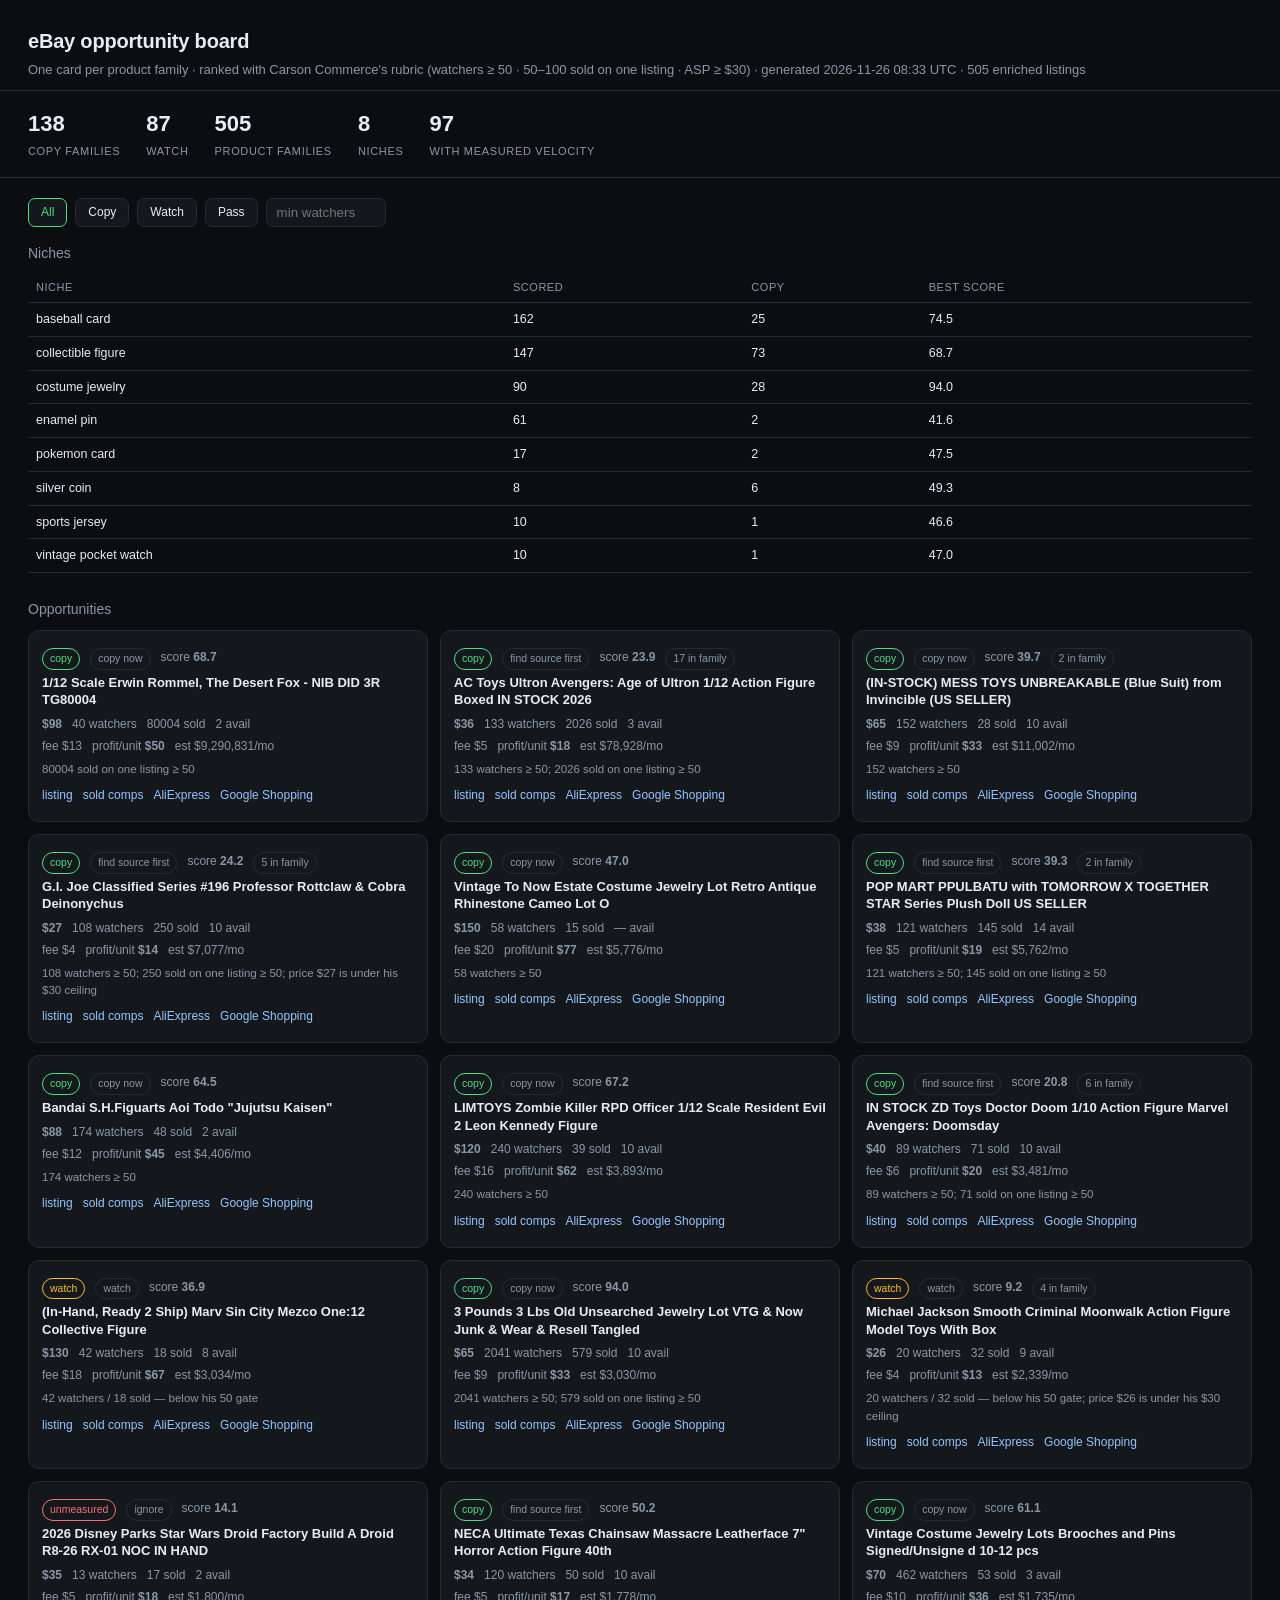
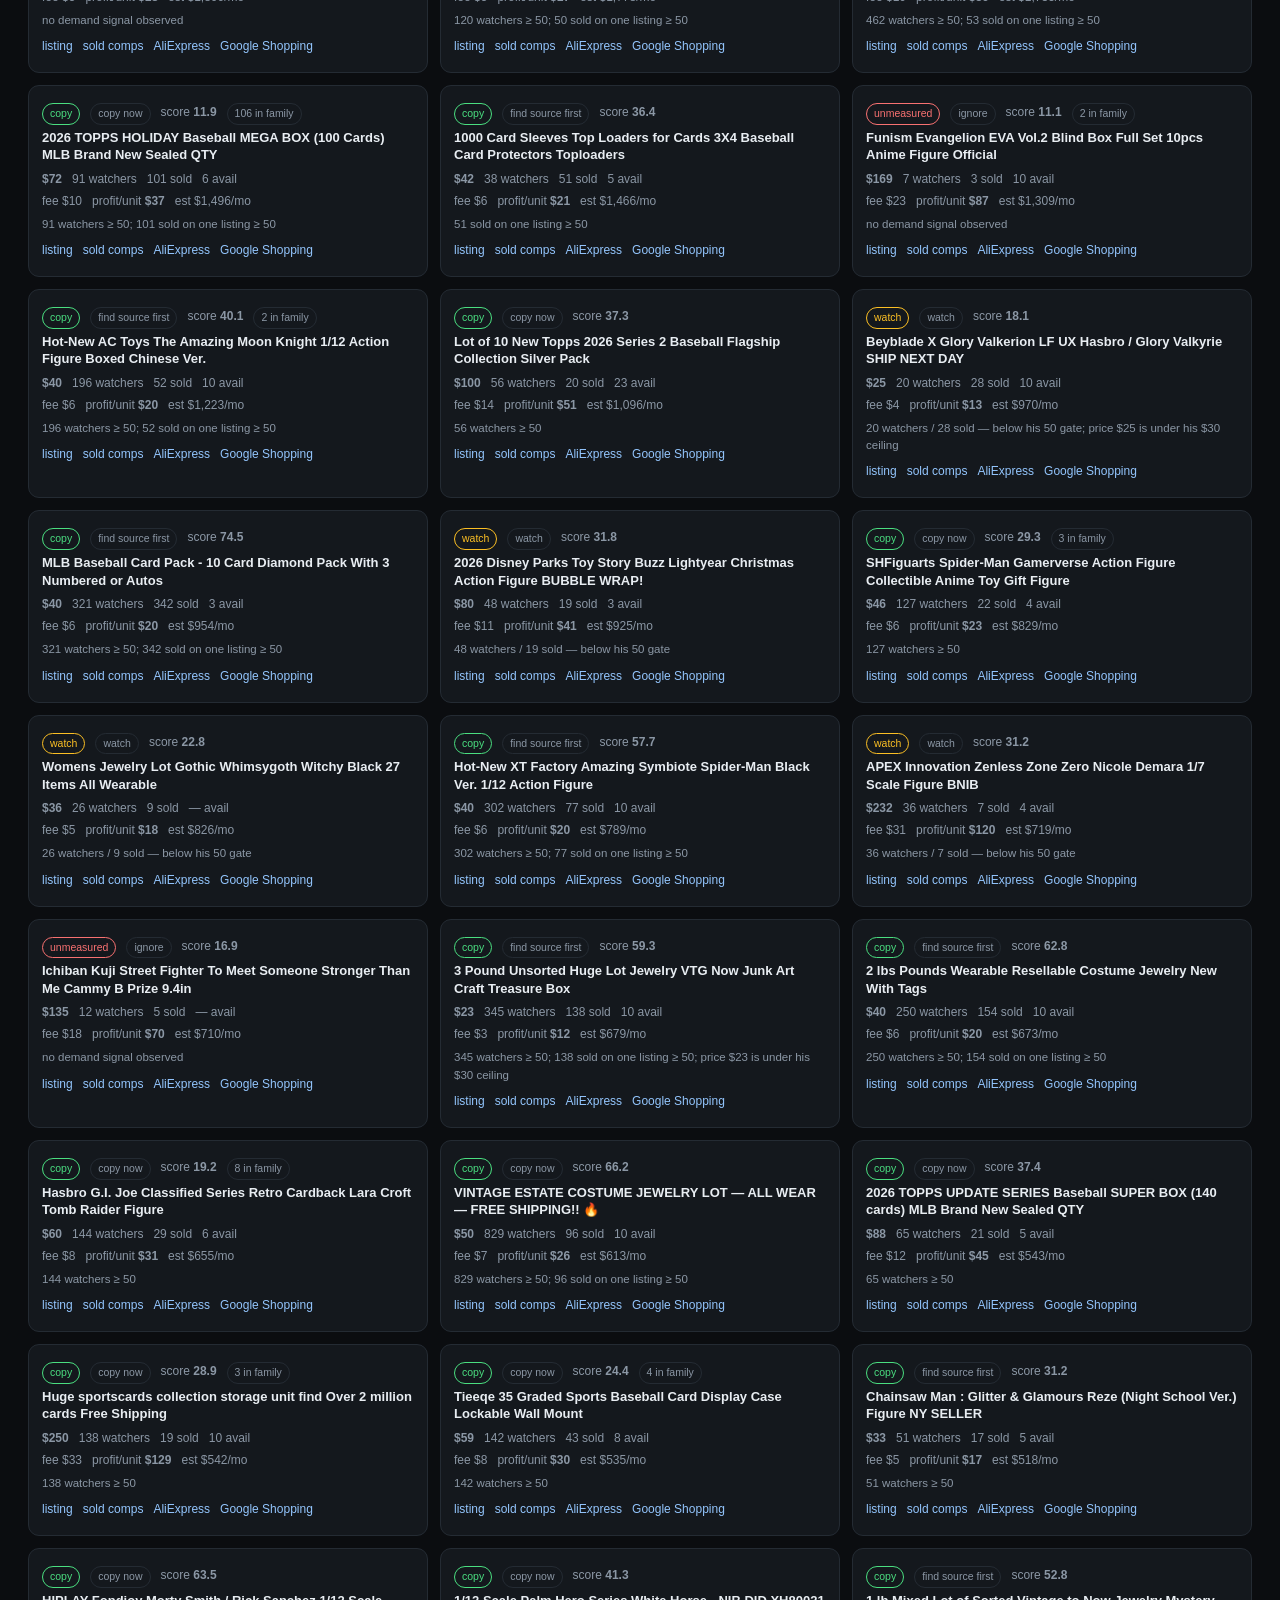
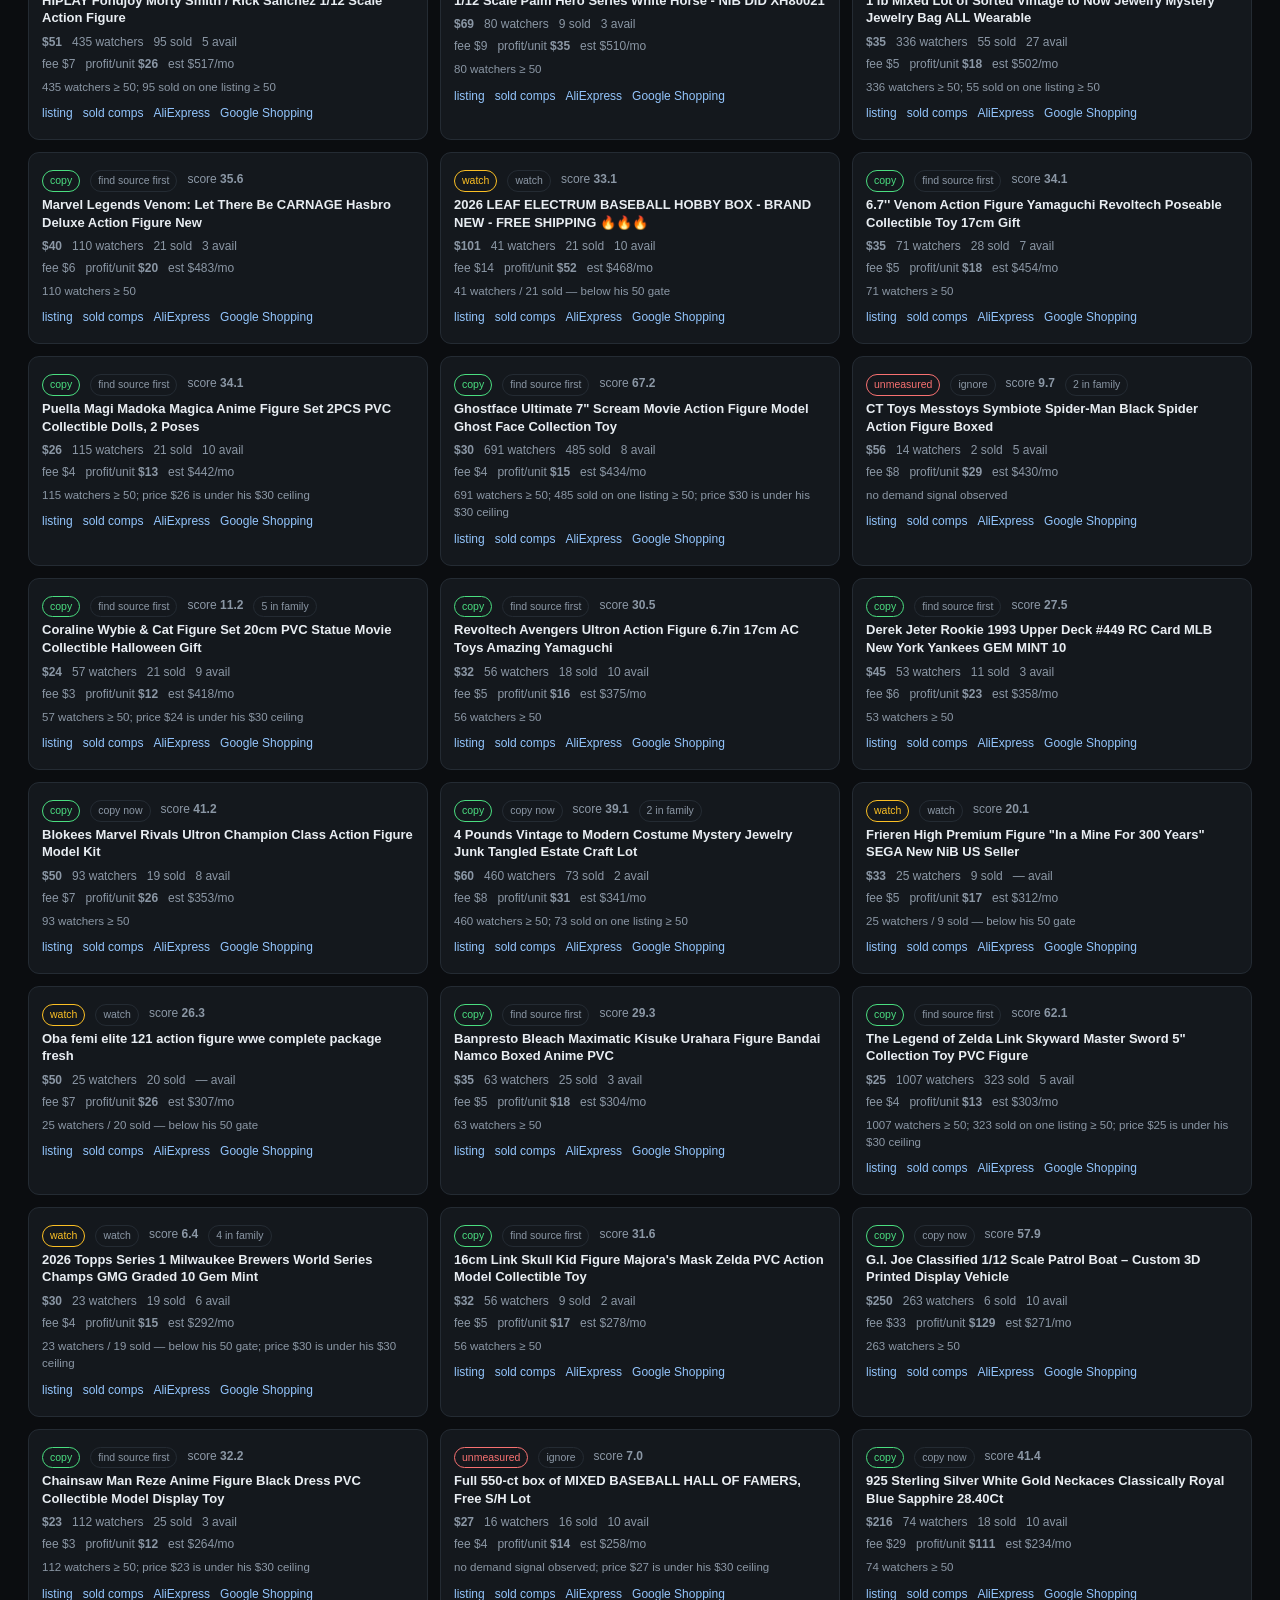
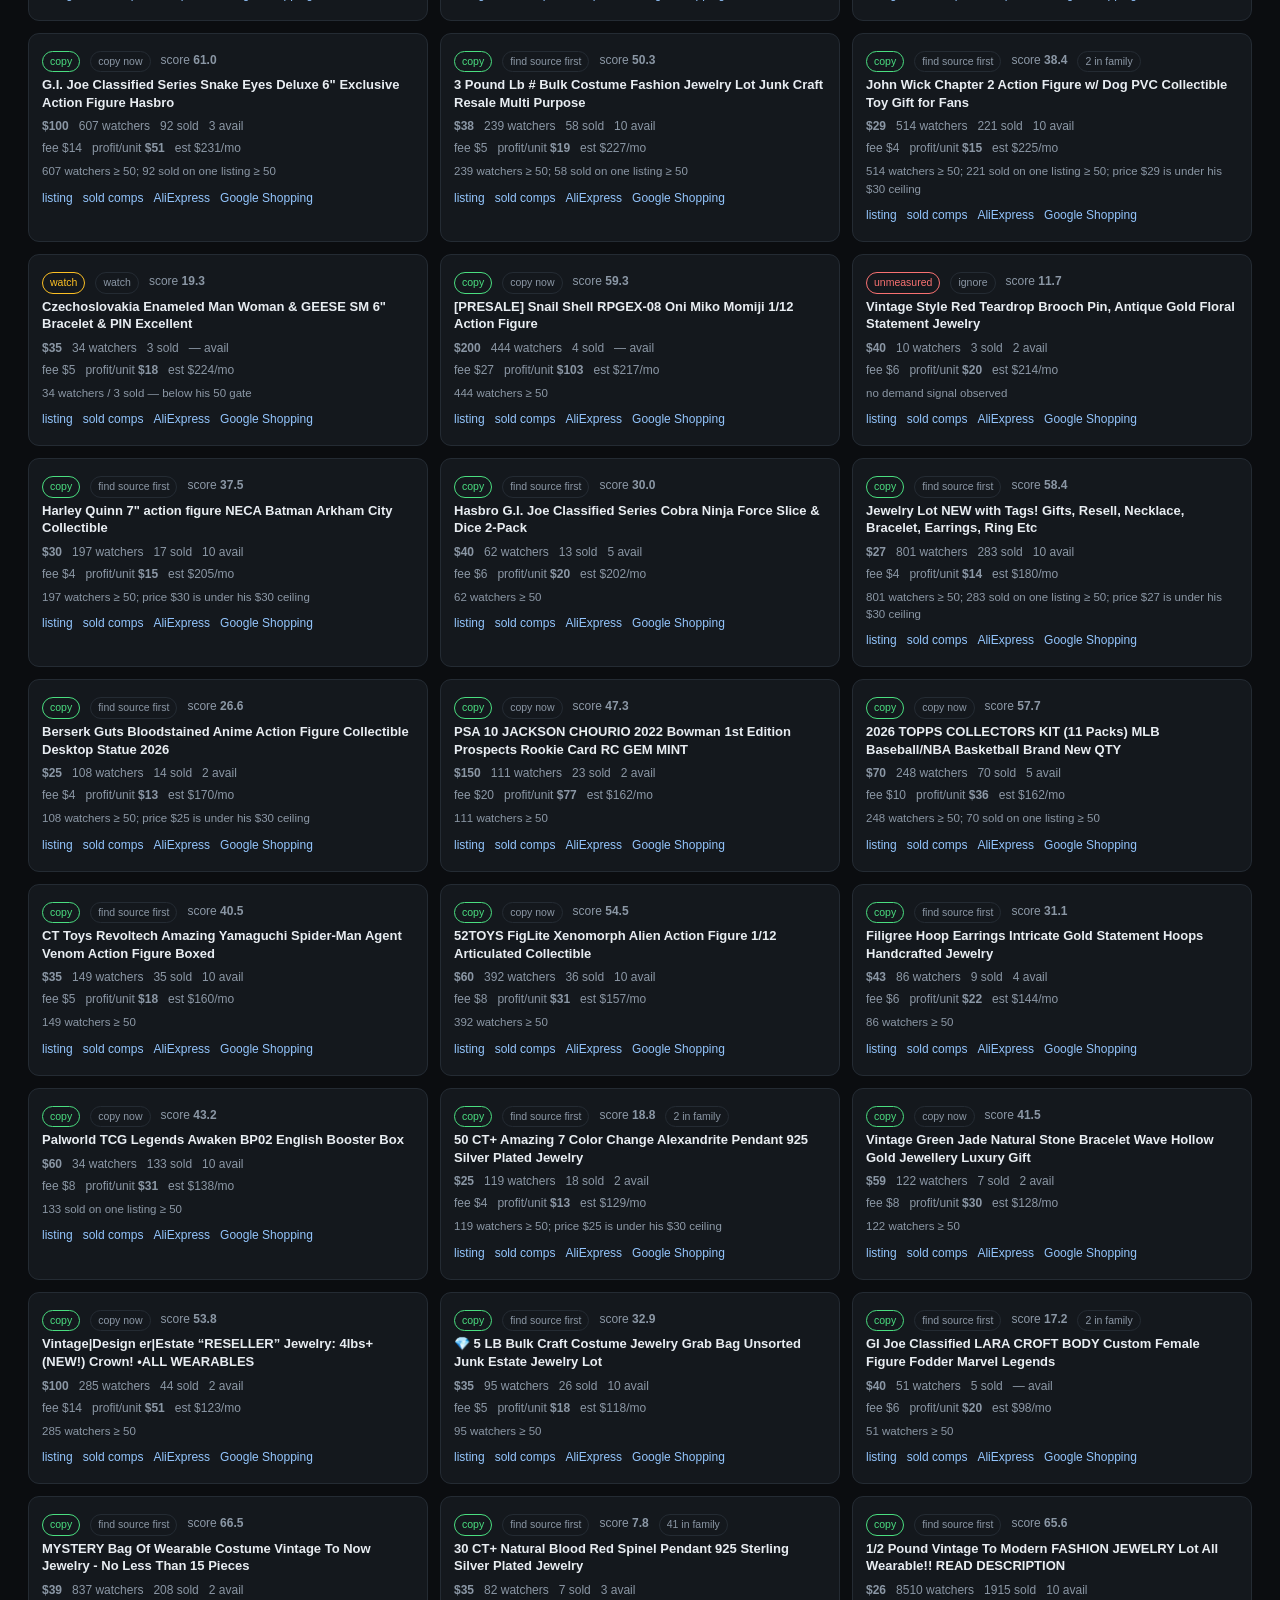
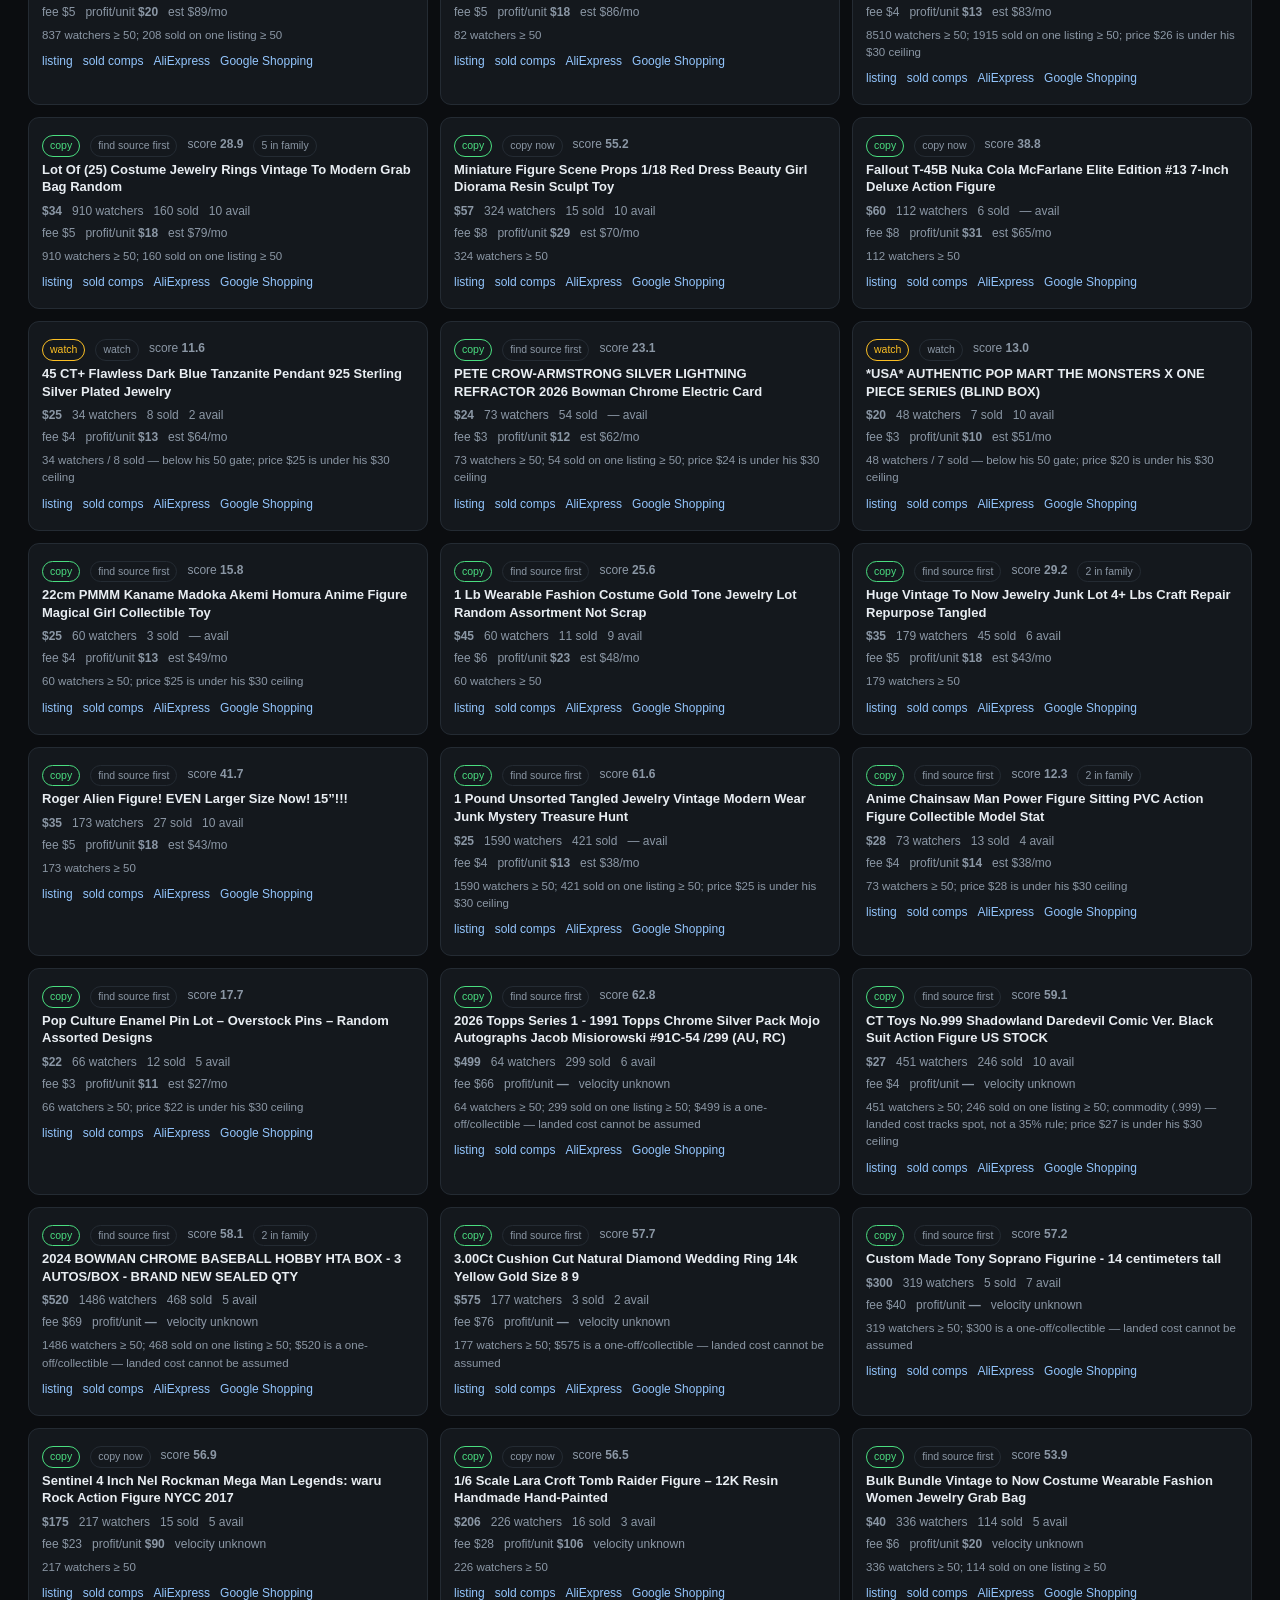
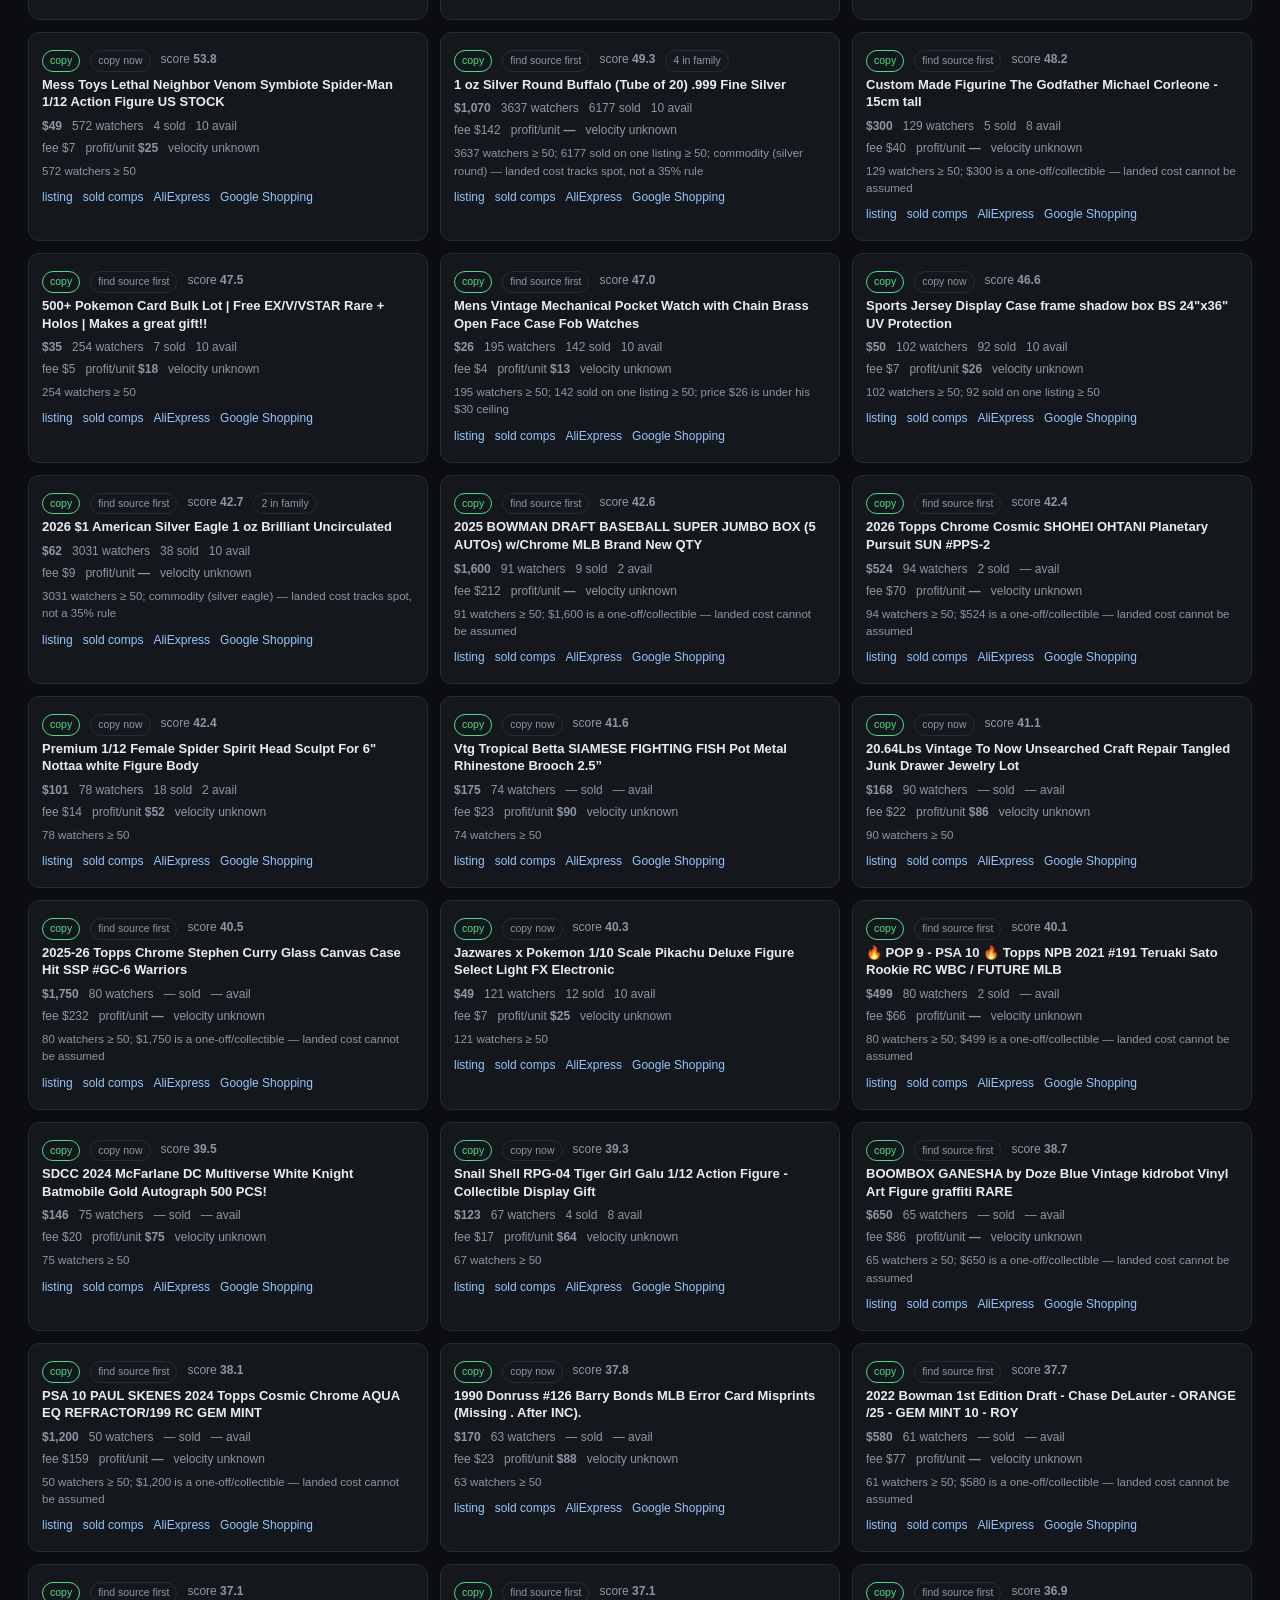
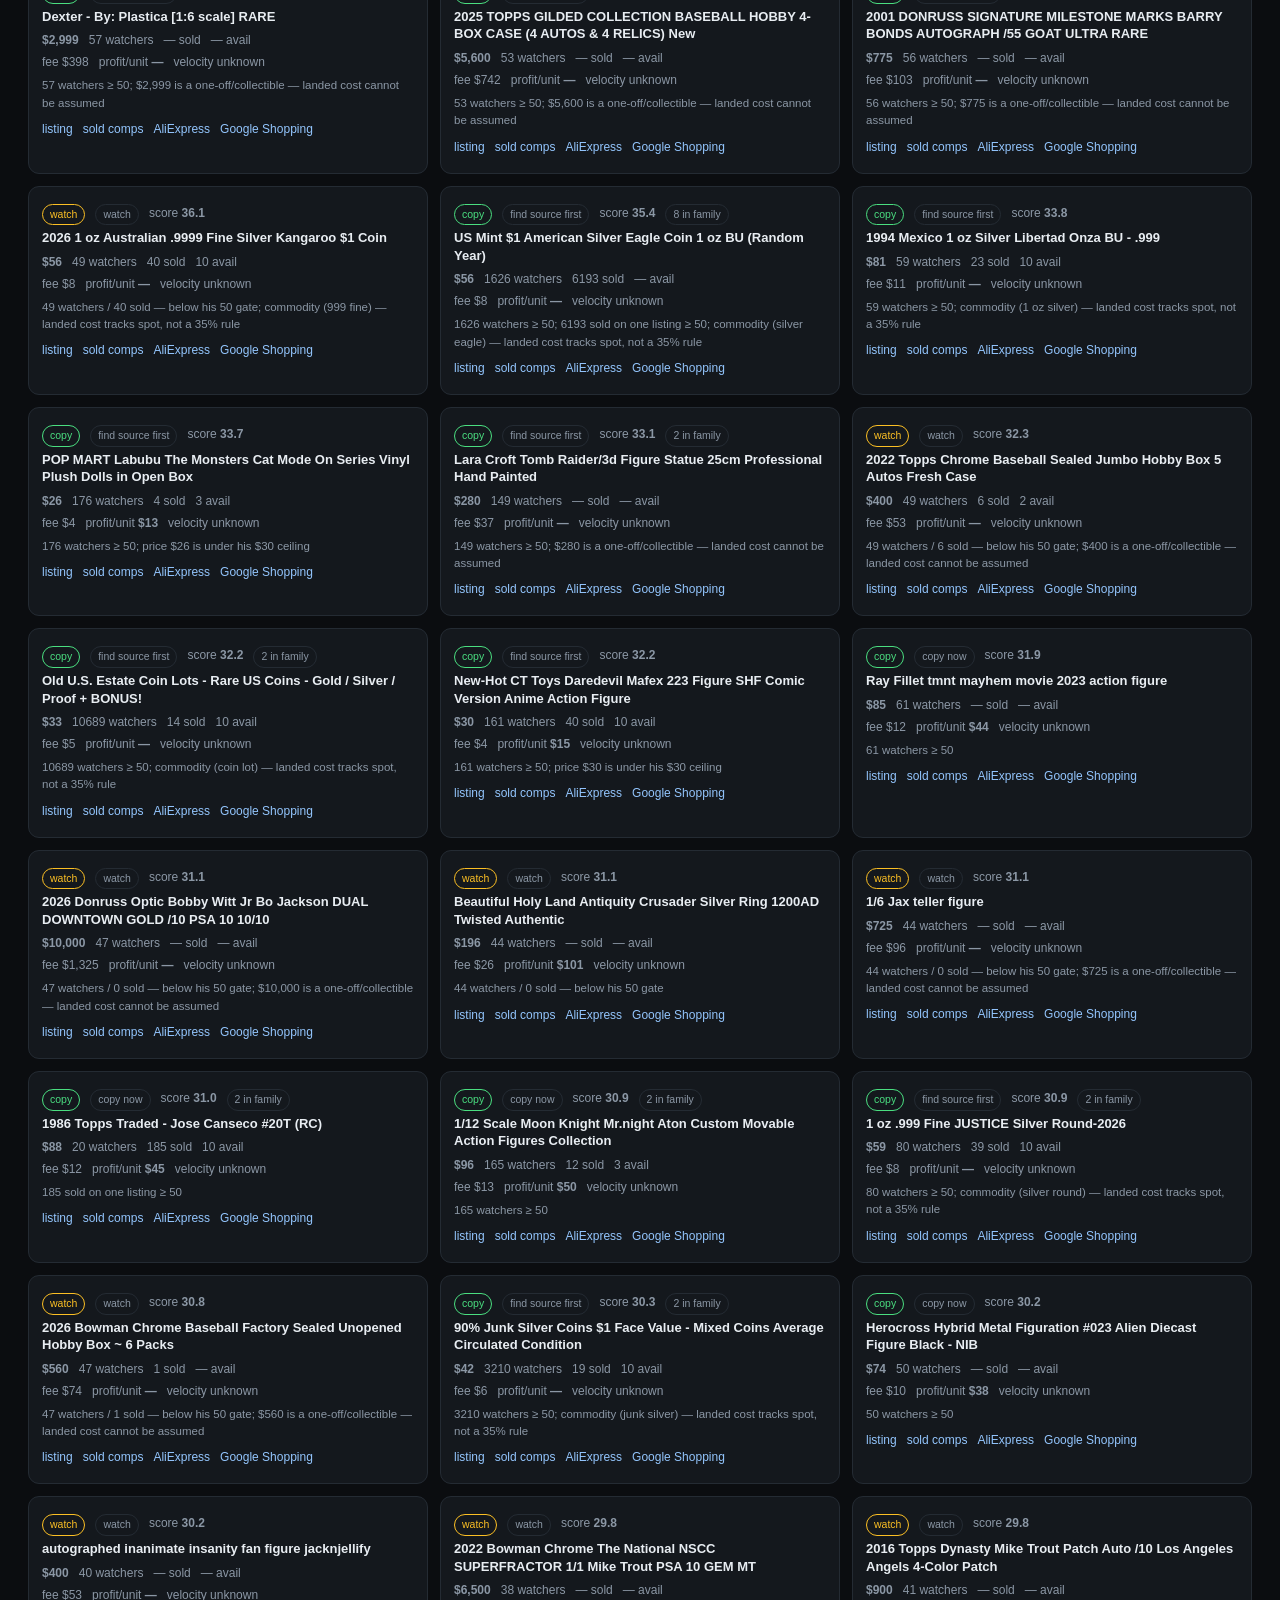
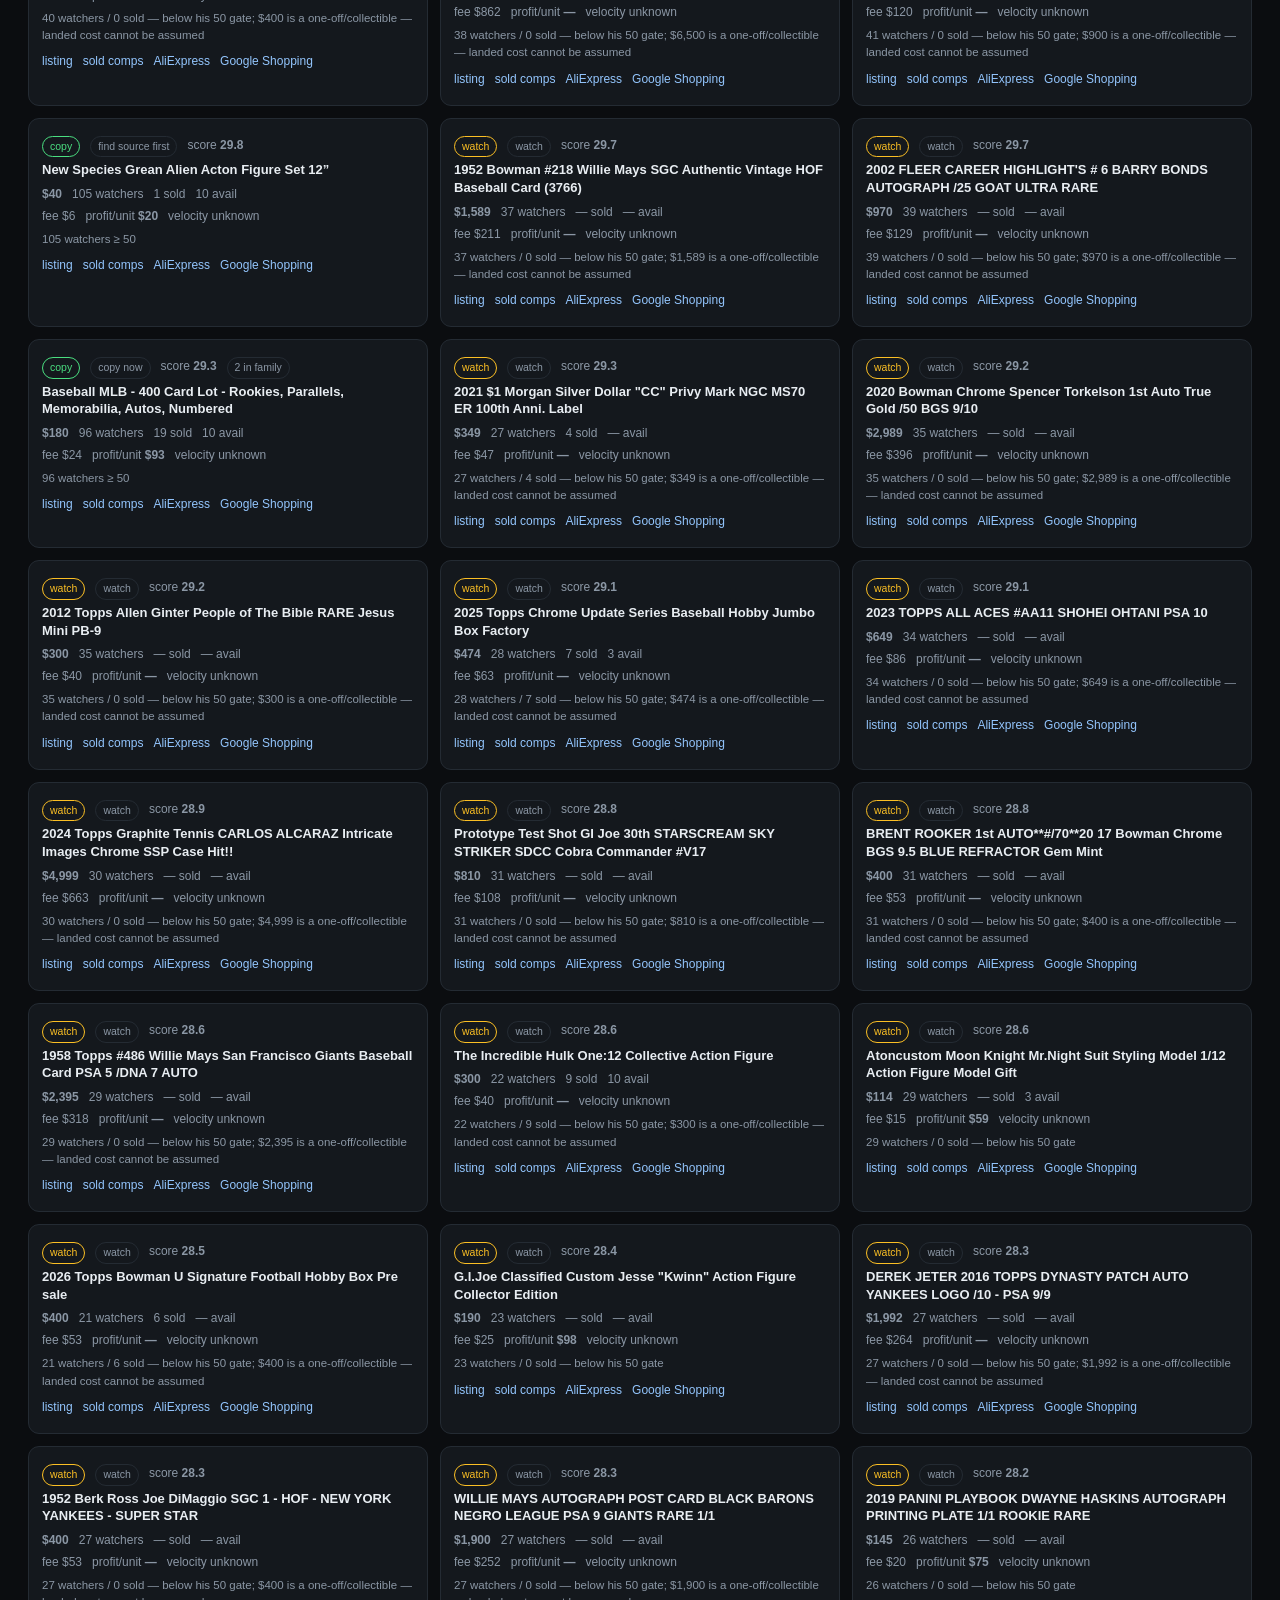
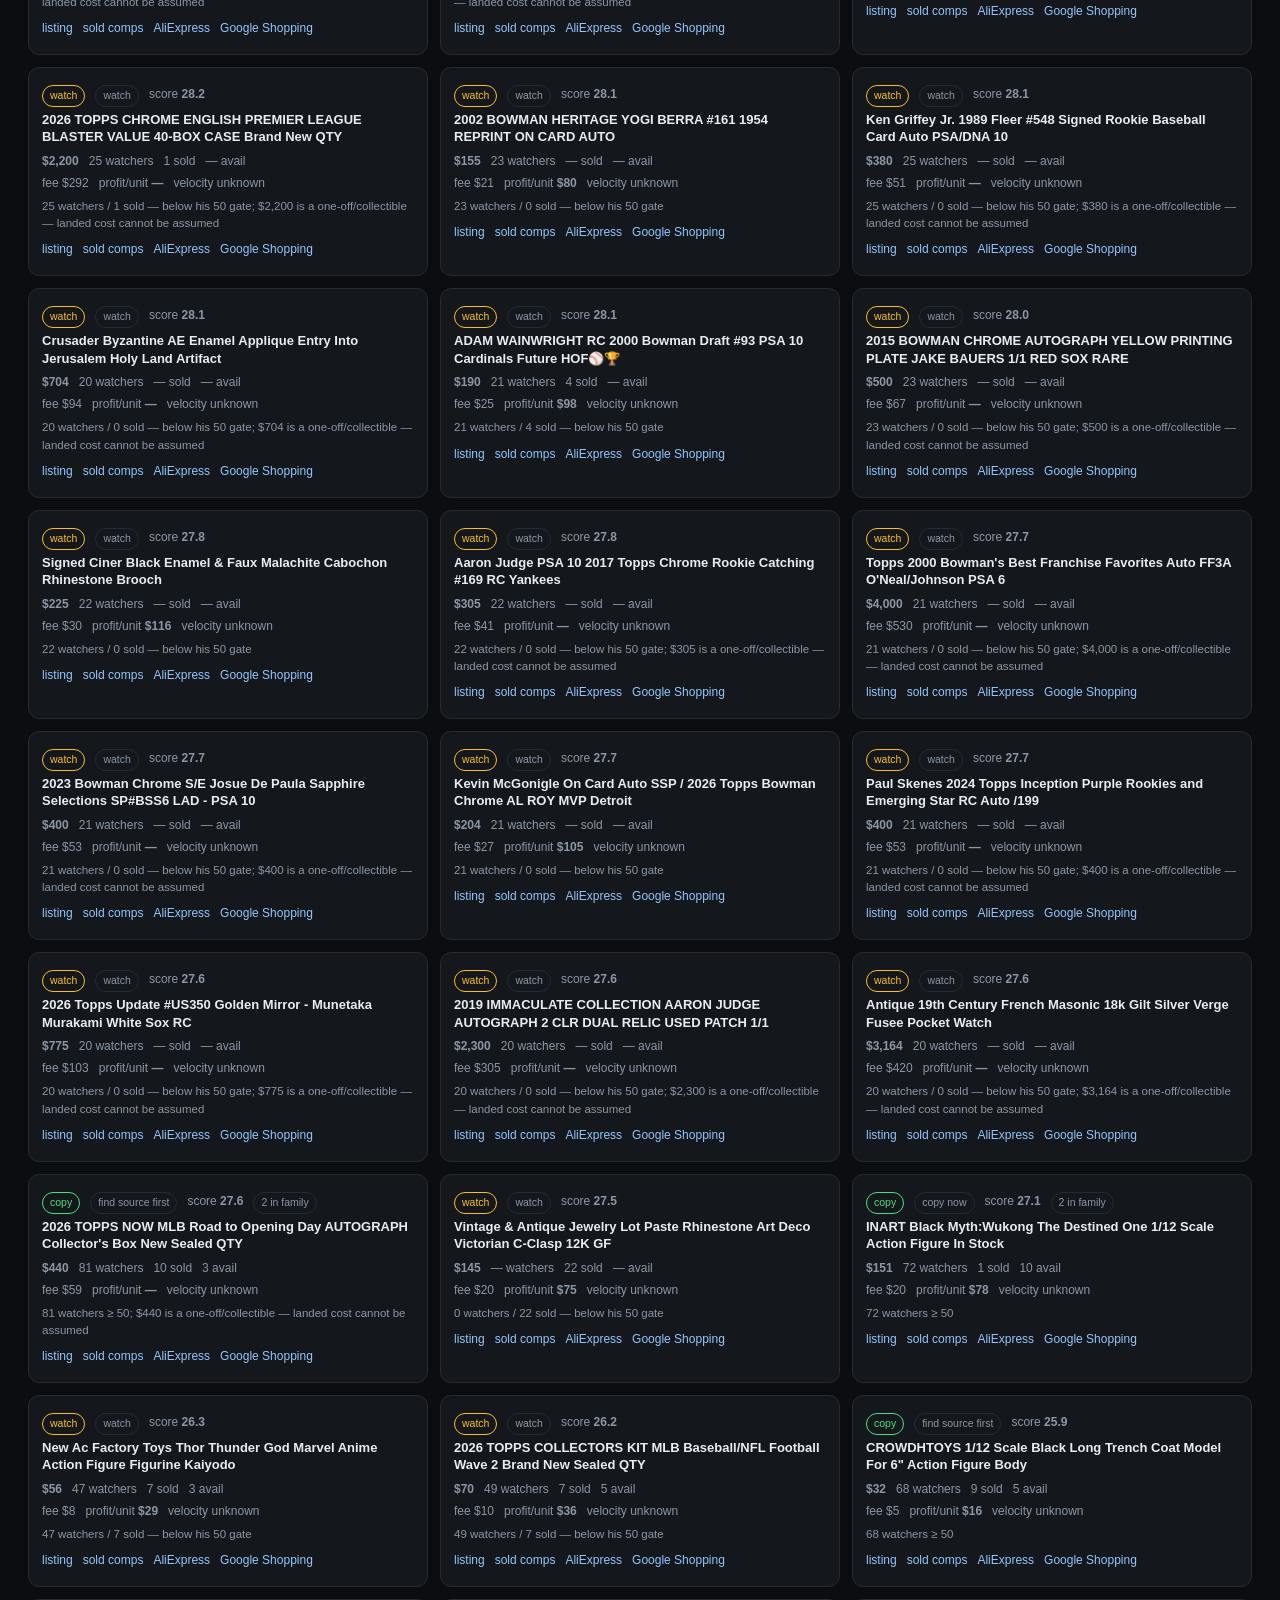
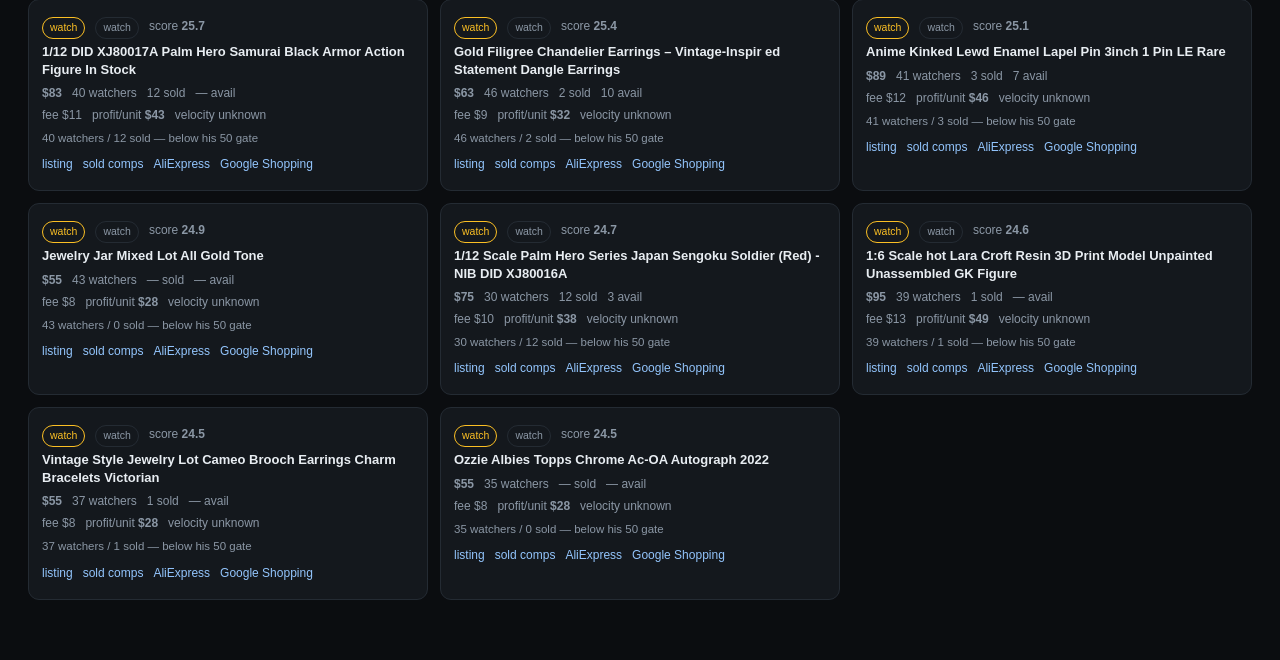
==== commit 58319297: "harvest: refresh opportunity board [skip ci]" ====
--- a/docs/opportunities.html
+++ b/docs/opportunities.html
@@ -28,10 +28,10 @@
 </style></head><body>
 <header><h1>eBay opportunity board</h1>
 <div class="sub">One card per product family · ranked with Carson Commerce's rubric (watchers ≥ 50 · 50–100 sold on one listing · ASP ≥ $30)
-· generated 2026-11-25 22:33 UTC · 505 enriched listings</div></header>
+· generated 2026-11-26 08:33 UTC · 505 enriched listings</div></header>
 <div class="kpis">
-  <div class="kpi"><b>136</b><span>copy families</span></div>
-  <div class="kpi"><b>91</b><span>watch</span></div>
+  <div class="kpi"><b>138</b><span>copy families</span></div>
+  <div class="kpi"><b>87</b><span>watch</span></div>
   <div class="kpi"><b>505</b><span>product families</span></div>
   <div class="kpi"><b>8</b><span>niches</span></div>
   <div class="kpi"><b>97</b><span>with measured velocity</span></div>
@@ -46,7 +46,7 @@
 </div>
 <h2 style="font-size:14px;color:var(--mut);font-weight:500;margin:0 0 8px">Niches</h2>
 <table><thead><tr><th>niche</th><th>scored</th><th>copy</th><th>best score</th></tr></thead><tbody>
-<tr><td>baseball card</td><td>163</td><td>24</td><td>74.3</td></tr><tr><td>collectible figure</td><td>146</td><td>72</td><td>81.6</td></tr><tr><td>costume jewelry</td><td>90</td><td>28</td><td>94.0</td></tr><tr><td>enamel pin</td><td>61</td><td>2</td><td>41.6</td></tr><tr><td>pokemon card</td><td>17</td><td>2</td><td>47.5</td></tr><tr><td>silver coin</td><td>8</td><td>6</td><td>49.3</td></tr><tr><td>sports jersey</td><td>10</td><td>1</td><td>46.6</td></tr><tr><td>vintage pocket watch</td><td>10</td><td>1</td><td>47.0</td></tr>
+<tr><td>baseball card</td><td>162</td><td>25</td><td>74.5</td></tr><tr><td>collectible figure</td><td>147</td><td>73</td><td>68.7</td></tr><tr><td>costume jewelry</td><td>90</td><td>28</td><td>94.0</td></tr><tr><td>enamel pin</td><td>61</td><td>2</td><td>41.6</td></tr><tr><td>pokemon card</td><td>17</td><td>2</td><td>47.5</td></tr><tr><td>silver coin</td><td>8</td><td>6</td><td>49.3</td></tr><tr><td>sports jersey</td><td>10</td><td>1</td><td>46.6</td></tr><tr><td>vintage pocket watch</td><td>10</td><td>1</td><td>47.0</td></tr>
 </tbody></table>
 <h2 style="font-size:14px;color:var(--mut);font-weight:500;margin:0 0 10px">Opportunities</h2>
 <div class="grid" id="grid">
@@ -210,25 +210,25 @@
       <div class="why">240 watchers ≥ 50</div>
       <div class="row" style="margin-top:8px"><a href="https://www.ebay.com/itm/840086998108" target="_blank" rel="noopener">listing</a><a href="https://www.ebay.com/sch/i.html?_nkw=LIMTOYS+Zombie+Killer+RPD+Officer+1%2F12+Scale+Resident+Evil+2+Leon+Kennedy+Figure&LH_Sold=1&LH_Complete=1" target="_blank" rel="noopener">sold comps</a><a href="https://www.aliexpress.com/w/wholesale-LIMTOYS+Zombie+Killer+RPD+Officer+1%2F12+Scale+Resident+Evil+2+Leon+Kennedy+Figure.html" target="_blank" rel="noopener">AliExpress</a><a href="https://www.google.com/search?tbm=shop&q=LIMTOYS+Zombie+Killer+RPD+Officer+1%2F12+Scale+Resident+Evil+2+Leon+Kennedy+Figure" target="_blank" rel="noopener">Google Shopping</a></div>
     </div>
-    <div class="card" data-verdict="copy" data-niche="costume jewelry" data-watch="2039">
-      <div class="row"><span class="pill copy">copy</span>
-        <span class="pill">copy now</span>
-        <span>score <b>94.0</b></span>
-        </div>
-      <h3>3 Pounds 3 Lbs Old Unsearched Jewelry Lot VTG &amp; Now Junk &amp; Wear &amp; Resell Tangled</h3>
-      <div class="row">
-        <span><b>$65</b></span>
-        <span>2039 watchers</span>
-        <span>579 sold</span>
-        <span>10 avail</span>
-      </div>
-      <div class="row">
-        <span>fee $9</span>
-        <span>profit/unit <b>$33</b></span>
-        <span>est $3,130/mo</span>
-      </div>
-      <div class="why">2039 watchers ≥ 50; 579 sold on one listing ≥ 50</div>
-      <div class="row" style="margin-top:8px"><a href="https://www.ebay.com/itm/188576073362" target="_blank" rel="noopener">listing</a><a href="https://www.ebay.com/sch/i.html?_nkw=3+Pounds+3+Lbs+Old+Unsearched+Jewelry+Lot+VTG+%26+Now+Junk+%26+Wear+%26+Resell+Tangled&LH_Sold=1&LH_Complete=1" target="_blank" rel="noopener">sold comps</a><a href="https://www.aliexpress.com/w/wholesale-3+Pounds+3+Lbs+Old+Unsearched+Jewelry+Lot+VTG+%26+Now+Junk+%26+Wear+%26+Resell+Tangled.html" target="_blank" rel="noopener">AliExpress</a><a href="https://www.google.com/search?tbm=shop&q=3+Pounds+3+Lbs+Old+Unsearched+Jewelry+Lot+VTG+%26+Now+Junk+%26+Wear+%26+Resell+Tangled" target="_blank" rel="noopener">Google Shopping</a></div>
+    <div class="card" data-verdict="copy" data-niche="collectible figure" data-watch="89">
+      <div class="row"><span class="pill copy">copy</span>
+        <span class="pill">find source first</span>
+        <span>score <b>20.8</b></span>
+        <span class="pill">6 in family</span></div>
+      <h3>IN STOCK ZD Toys Doctor Doom 1/10 Action Figure Marvel Avengers: Doomsday</h3>
+      <div class="row">
+        <span><b>$40</b></span>
+        <span>89 watchers</span>
+        <span>71 sold</span>
+        <span>10 avail</span>
+      </div>
+      <div class="row">
+        <span>fee $6</span>
+        <span>profit/unit <b>$20</b></span>
+        <span>est $3,481/mo</span>
+      </div>
+      <div class="why">89 watchers ≥ 50; 71 sold on one listing ≥ 50</div>
+      <div class="row" style="margin-top:8px"><a href="https://www.ebay.com/itm/920120129856" target="_blank" rel="noopener">listing</a><a href="https://www.ebay.com/sch/i.html?_nkw=IN+STOCK+ZD+Toys+Doctor+Doom+1%2F10+Action+Figure+Marvel+Avengers%3A+Doomsday&LH_Sold=1&LH_Complete=1" target="_blank" rel="noopener">sold comps</a><a href="https://www.aliexpress.com/w/wholesale-IN+STOCK+ZD+Toys+Doctor+Doom+1%2F10+Action+Figure+Marvel+Avengers%3A+Doomsday.html" target="_blank" rel="noopener">AliExpress</a><a href="https://www.google.com/search?tbm=shop&q=IN+STOCK+ZD+Toys+Doctor+Doom+1%2F10+Action+Figure+Marvel+Avengers%3A+Doomsday" target="_blank" rel="noopener">Google Shopping</a></div>
     </div>
     <div class="card" data-verdict="watch" data-niche="collectible figure" data-watch="42">
       <div class="row"><span class="pill watch">watch</span>
@@ -250,6 +250,26 @@
       <div class="why">42 watchers / 18 sold — below his 50 gate</div>
       <div class="row" style="margin-top:8px"><a href="https://www.ebay.com/itm/820362527524" target="_blank" rel="noopener">listing</a><a href="https://www.ebay.com/sch/i.html?_nkw=%28In-Hand%2C+Ready+2+Ship%29+Marv+Sin+City+Mezco+One%3A12+Collective+Figure&LH_Sold=1&LH_Complete=1" target="_blank" rel="noopener">sold comps</a><a href="https://www.aliexpress.com/w/wholesale-%28In-Hand%2C+Ready+2+Ship%29+Marv+Sin+City+Mezco+One%3A12+Collective+Figure.html" target="_blank" rel="noopener">AliExpress</a><a href="https://www.google.com/search?tbm=shop&q=%28In-Hand%2C+Ready+2+Ship%29+Marv+Sin+City+Mezco+One%3A12+Collective+Figure" target="_blank" rel="noopener">Google Shopping</a></div>
     </div>
+    <div class="card" data-verdict="copy" data-niche="costume jewelry" data-watch="2041">
+      <div class="row"><span class="pill copy">copy</span>
+        <span class="pill">copy now</span>
+        <span>score <b>94.0</b></span>
+        </div>
+      <h3>3 Pounds 3 Lbs Old Unsearched Jewelry Lot VTG &amp; Now Junk &amp; Wear &amp; Resell Tangled</h3>
+      <div class="row">
+        <span><b>$65</b></span>
+        <span>2041 watchers</span>
+        <span>579 sold</span>
+        <span>10 avail</span>
+      </div>
+      <div class="row">
+        <span>fee $9</span>
+        <span>profit/unit <b>$33</b></span>
+        <span>est $3,030/mo</span>
+      </div>
+      <div class="why">2041 watchers ≥ 50; 579 sold on one listing ≥ 50</div>
+      <div class="row" style="margin-top:8px"><a href="https://www.ebay.com/itm/188576073362" target="_blank" rel="noopener">listing</a><a href="https://www.ebay.com/sch/i.html?_nkw=3+Pounds+3+Lbs+Old+Unsearched+Jewelry+Lot+VTG+%26+Now+Junk+%26+Wear+%26+Resell+Tangled&LH_Sold=1&LH_Complete=1" target="_blank" rel="noopener">sold comps</a><a href="https://www.aliexpress.com/w/wholesale-3+Pounds+3+Lbs+Old+Unsearched+Jewelry+Lot+VTG+%26+Now+Junk+%26+Wear+%26+Resell+Tangled.html" target="_blank" rel="noopener">AliExpress</a><a href="https://www.google.com/search?tbm=shop&q=3+Pounds+3+Lbs+Old+Unsearched+Jewelry+Lot+VTG+%26+Now+Junk+%26+Wear+%26+Resell+Tangled" target="_blank" rel="noopener">Google Shopping</a></div>
+    </div>
     <div class="card" data-verdict="watch" data-niche="collectible figure" data-watch="20">
       <div class="row"><span class="pill watch">watch</span>
         <span class="pill">watch</span>
@@ -270,46 +290,6 @@
       <div class="why">20 watchers / 32 sold — below his 50 gate; price $26 is under his $30 ceiling</div>
       <div class="row" style="margin-top:8px"><a href="https://www.ebay.com/itm/206688981634" target="_blank" rel="noopener">listing</a><a href="https://www.ebay.com/sch/i.html?_nkw=Michael+Jackson+Smooth+Criminal+Moonwalk+Action+Figure+Model+Toys+With+Box&LH_Sold=1&LH_Complete=1" target="_blank" rel="noopener">sold comps</a><a href="https://www.aliexpress.com/w/wholesale-Michael+Jackson+Smooth+Criminal+Moonwalk+Action+Figure+Model+Toys+With+Box.html" target="_blank" rel="noopener">AliExpress</a><a href="https://www.google.com/search?tbm=shop&q=Michael+Jackson+Smooth+Criminal+Moonwalk+Action+Figure+Model+Toys+With+Box" target="_blank" rel="noopener">Google Shopping</a></div>
     </div>
-    <div class="card" data-verdict="copy" data-niche="collectible figure" data-watch="116">
-      <div class="row"><span class="pill copy">copy</span>
-        <span class="pill">copy now</span>
-        <span>score <b>26.0</b></span>
-        <span class="pill">5 in family</span></div>
-      <h3>HiPlay ZD Toys Marvel Avengers Doomsday Doctor Doom 1/10 Scale Action Figure</h3>
-      <div class="row">
-        <span><b>$45</b></span>
-        <span>116 watchers</span>
-        <span>37 sold</span>
-        <span>10 avail</span>
-      </div>
-      <div class="row">
-        <span>fee $6</span>
-        <span>profit/unit <b>$23</b></span>
-        <span>est $1,945/mo</span>
-      </div>
-      <div class="why">116 watchers ≥ 50</div>
-      <div class="row" style="margin-top:8px"><a href="https://www.ebay.com/itm/920107327405" target="_blank" rel="noopener">listing</a><a href="https://www.ebay.com/sch/i.html?_nkw=HiPlay+ZD+Toys+Marvel+Avengers+Doomsday+Doctor+Doom+1%2F10+Scale+Action+Figure&LH_Sold=1&LH_Complete=1" target="_blank" rel="noopener">sold comps</a><a href="https://www.aliexpress.com/w/wholesale-HiPlay+ZD+Toys+Marvel+Avengers+Doomsday+Doctor+Doom+1%2F10+Scale+Action+Figure.html" target="_blank" rel="noopener">AliExpress</a><a href="https://www.google.com/search?tbm=shop&q=HiPlay+ZD+Toys+Marvel+Avengers+Doomsday+Doctor+Doom+1%2F10+Scale+Action+Figure" target="_blank" rel="noopener">Google Shopping</a></div>
-    </div>
-    <div class="card" data-verdict="copy" data-niche="collectible figure" data-watch="111">
-      <div class="row"><span class="pill copy">copy</span>
-        <span class="pill">find source first</span>
-        <span>score <b>48.6</b></span>
-        </div>
-      <h3>NECA Ultimate Texas Chainsaw Massacre Leatherface 7&quot; Horror Action Figure 40th</h3>
-      <div class="row">
-        <span><b>$34</b></span>
-        <span>111 watchers</span>
-        <span>45 sold</span>
-        <span>10 avail</span>
-      </div>
-      <div class="row">
-        <span>fee $5</span>
-        <span>profit/unit <b>$17</b></span>
-        <span>est $1,856/mo</span>
-      </div>
-      <div class="why">111 watchers ≥ 50</div>
-      <div class="row" style="margin-top:8px"><a href="https://www.ebay.com/itm/800879104073" target="_blank" rel="noopener">listing</a><a href="https://www.ebay.com/sch/i.html?_nkw=NECA+Ultimate+Texas+Chainsaw+Massacre+Leatherface+7%22+Horror+Action+Figure+40th&LH_Sold=1&LH_Complete=1" target="_blank" rel="noopener">sold comps</a><a href="https://www.aliexpress.com/w/wholesale-NECA+Ultimate+Texas+Chainsaw+Massacre+Leatherface+7%22+Horror+Action+Figure+40th.html" target="_blank" rel="noopener">AliExpress</a><a href="https://www.google.com/search?tbm=shop&q=NECA+Ultimate+Texas+Chainsaw+Massacre+Leatherface+7%22+Horror+Action+Figure+40th" target="_blank" rel="noopener">Google Shopping</a></div>
-    </div>
     <div class="card" data-verdict="unmeasured" data-niche="collectible figure" data-watch="13">
       <div class="row"><span class="pill unmeasured">unmeasured</span>
         <span class="pill">ignore</span>
@@ -330,10 +310,30 @@
       <div class="why">no demand signal observed</div>
       <div class="row" style="margin-top:8px"><a href="https://www.ebay.com/itm/800900636377" target="_blank" rel="noopener">listing</a><a href="https://www.ebay.com/sch/i.html?_nkw=2026+Disney+Parks+Star+Wars+Droid+Factory+Build+A+Droid+R8-26+RX-01+NOC+IN+HAND&LH_Sold=1&LH_Complete=1" target="_blank" rel="noopener">sold comps</a><a href="https://www.aliexpress.com/w/wholesale-2026+Disney+Parks+Star+Wars+Droid+Factory+Build+A+Droid+R8-26+RX-01+NOC+IN+HAND.html" target="_blank" rel="noopener">AliExpress</a><a href="https://www.google.com/search?tbm=shop&q=2026+Disney+Parks+Star+Wars+Droid+Factory+Build+A+Droid+R8-26+RX-01+NOC+IN+HAND" target="_blank" rel="noopener">Google Shopping</a></div>
     </div>
+    <div class="card" data-verdict="copy" data-niche="collectible figure" data-watch="120">
+      <div class="row"><span class="pill copy">copy</span>
+        <span class="pill">find source first</span>
+        <span>score <b>50.2</b></span>
+        </div>
+      <h3>NECA Ultimate Texas Chainsaw Massacre Leatherface 7&quot; Horror Action Figure 40th</h3>
+      <div class="row">
+        <span><b>$34</b></span>
+        <span>120 watchers</span>
+        <span>50 sold</span>
+        <span>10 avail</span>
+      </div>
+      <div class="row">
+        <span>fee $5</span>
+        <span>profit/unit <b>$17</b></span>
+        <span>est $1,778/mo</span>
+      </div>
+      <div class="why">120 watchers ≥ 50; 50 sold on one listing ≥ 50</div>
+      <div class="row" style="margin-top:8px"><a href="https://www.ebay.com/itm/800879104073" target="_blank" rel="noopener">listing</a><a href="https://www.ebay.com/sch/i.html?_nkw=NECA+Ultimate+Texas+Chainsaw+Massacre+Leatherface+7%22+Horror+Action+Figure+40th&LH_Sold=1&LH_Complete=1" target="_blank" rel="noopener">sold comps</a><a href="https://www.aliexpress.com/w/wholesale-NECA+Ultimate+Texas+Chainsaw+Massacre+Leatherface+7%22+Horror+Action+Figure+40th.html" target="_blank" rel="noopener">AliExpress</a><a href="https://www.google.com/search?tbm=shop&q=NECA+Ultimate+Texas+Chainsaw+Massacre+Leatherface+7%22+Horror+Action+Figure+40th" target="_blank" rel="noopener">Google Shopping</a></div>
+    </div>
     <div class="card" data-verdict="copy" data-niche="costume jewelry" data-watch="462">
       <div class="row"><span class="pill copy">copy</span>
         <span class="pill">copy now</span>
-        <span>score <b>61.3</b></span>
+        <span>score <b>61.1</b></span>
         </div>
       <h3>Vintage Costume Jewelry Lots Brooches and Pins Signed/Unsigne d 10-12 pcs</h3>
       <div class="row">
@@ -345,70 +345,50 @@
       <div class="row">
         <span>fee $10</span>
         <span>profit/unit <b>$36</b></span>
-        <span>est $1,789/mo</span>
+        <span>est $1,735/mo</span>
       </div>
       <div class="why">462 watchers ≥ 50; 53 sold on one listing ≥ 50</div>
       <div class="row" style="margin-top:8px"><a href="https://www.ebay.com/itm/206648395733" target="_blank" rel="noopener">listing</a><a href="https://www.ebay.com/sch/i.html?_nkw=Vintage+Costume+Jewelry+Lots+Brooches+and+Pins+Signed%2FUnsigne+d+10-12+pcs&LH_Sold=1&LH_Complete=1" target="_blank" rel="noopener">sold comps</a><a href="https://www.aliexpress.com/w/wholesale-Vintage+Costume+Jewelry+Lots+Brooches+and+Pins+Signed%2FUnsigne+d+10-12+pcs.html" target="_blank" rel="noopener">AliExpress</a><a href="https://www.google.com/search?tbm=shop&q=Vintage+Costume+Jewelry+Lots+Brooches+and+Pins+Signed%2FUnsigne+d+10-12+pcs" target="_blank" rel="noopener">Google Shopping</a></div>
     </div>
-    <div class="card" data-verdict="copy" data-niche="collectible figure" data-watch="570">
-      <div class="row"><span class="pill copy">copy</span>
-        <span class="pill">copy now</span>
-        <span>score <b>81.6</b></span>
-        </div>
-      <h3>Mess Toys Lethal Neighbor Venom Symbiote Spider-Man 1/12 Action Figure US STOCK</h3>
-      <div class="row">
-        <span><b>$49</b></span>
-        <span>570 watchers</span>
-        <span>185 sold</span>
-        <span>10 avail</span>
-      </div>
-      <div class="row">
-        <span>fee $7</span>
-        <span>profit/unit <b>$25</b></span>
-        <span>est $1,541/mo</span>
-      </div>
-      <div class="why">570 watchers ≥ 50; 185 sold on one listing ≥ 50</div>
-      <div class="row" style="margin-top:8px"><a href="https://www.ebay.com/itm/398372581533" target="_blank" rel="noopener">listing</a><a href="https://www.ebay.com/sch/i.html?_nkw=Mess+Toys+Lethal+Neighbor+Venom+Symbiote+Spider-Man+1%2F12+Action+Figure+US+STOCK&LH_Sold=1&LH_Complete=1" target="_blank" rel="noopener">sold comps</a><a href="https://www.aliexpress.com/w/wholesale-Mess+Toys+Lethal+Neighbor+Venom+Symbiote+Spider-Man+1%2F12+Action+Figure+US+STOCK.html" target="_blank" rel="noopener">AliExpress</a><a href="https://www.google.com/search?tbm=shop&q=Mess+Toys+Lethal+Neighbor+Venom+Symbiote+Spider-Man+1%2F12+Action+Figure+US+STOCK" target="_blank" rel="noopener">Google Shopping</a></div>
-    </div>
-    <div class="card" data-verdict="watch" data-niche="baseball card" data-watch="34">
-      <div class="row"><span class="pill watch">watch</span>
-        <span class="pill">watch</span>
-        <span>score <b>30.2</b></span>
+    <div class="card" data-verdict="copy" data-niche="baseball card" data-watch="91">
+      <div class="row"><span class="pill copy">copy</span>
+        <span class="pill">copy now</span>
+        <span>score <b>11.9</b></span>
+        <span class="pill">106 in family</span></div>
+      <h3>2026 TOPPS HOLIDAY Baseball MEGA BOX (100 Cards) MLB Brand New Sealed QTY</h3>
+      <div class="row">
+        <span><b>$72</b></span>
+        <span>91 watchers</span>
+        <span>101 sold</span>
+        <span>6 avail</span>
+      </div>
+      <div class="row">
+        <span>fee $10</span>
+        <span>profit/unit <b>$37</b></span>
+        <span>est $1,496/mo</span>
+      </div>
+      <div class="why">91 watchers ≥ 50; 101 sold on one listing ≥ 50</div>
+      <div class="row" style="margin-top:8px"><a href="https://www.ebay.com/itm/267791744527" target="_blank" rel="noopener">listing</a><a href="https://www.ebay.com/sch/i.html?_nkw=2026+TOPPS+HOLIDAY+Baseball+MEGA+BOX+%28100+Cards%29+MLB+Brand+New+Sealed+QTY&LH_Sold=1&LH_Complete=1" target="_blank" rel="noopener">sold comps</a><a href="https://www.aliexpress.com/w/wholesale-2026+TOPPS+HOLIDAY+Baseball+MEGA+BOX+%28100+Cards%29+MLB+Brand+New+Sealed+QTY.html" target="_blank" rel="noopener">AliExpress</a><a href="https://www.google.com/search?tbm=shop&q=2026+TOPPS+HOLIDAY+Baseball+MEGA+BOX+%28100+Cards%29+MLB+Brand+New+Sealed+QTY" target="_blank" rel="noopener">Google Shopping</a></div>
+    </div>
+    <div class="card" data-verdict="copy" data-niche="baseball card" data-watch="38">
+      <div class="row"><span class="pill copy">copy</span>
+        <span class="pill">find source first</span>
+        <span>score <b>36.4</b></span>
         </div>
       <h3>1000 Card Sleeves Top Loaders for Cards 3X4 Baseball Card Protectors Toploaders</h3>
       <div class="row">
         <span><b>$42</b></span>
-        <span>34 watchers</span>
-        <span>48 sold</span>
+        <span>38 watchers</span>
+        <span>51 sold</span>
         <span>5 avail</span>
       </div>
       <div class="row">
         <span>fee $6</span>
         <span>profit/unit <b>$21</b></span>
-        <span>est $1,537/mo</span>
-      </div>
-      <div class="why">34 watchers / 48 sold — below his 50 gate</div>
+        <span>est $1,466/mo</span>
+      </div>
+      <div class="why">51 sold on one listing ≥ 50</div>
       <div class="row" style="margin-top:8px"><a href="https://www.ebay.com/itm/900052602843" target="_blank" rel="noopener">listing</a><a href="https://www.ebay.com/sch/i.html?_nkw=1000+Card+Sleeves+Top+Loaders+for+Cards+3X4+Baseball+Card+Protectors+Toploaders&LH_Sold=1&LH_Complete=1" target="_blank" rel="noopener">sold comps</a><a href="https://www.aliexpress.com/w/wholesale-1000+Card+Sleeves+Top+Loaders+for+Cards+3X4+Baseball+Card+Protectors+Toploaders.html" target="_blank" rel="noopener">AliExpress</a><a href="https://www.google.com/search?tbm=shop&q=1000+Card+Sleeves+Top+Loaders+for+Cards+3X4+Baseball+Card+Protectors+Toploaders" target="_blank" rel="noopener">Google Shopping</a></div>
-    </div>
-    <div class="card" data-verdict="copy" data-niche="baseball card" data-watch="92">
-      <div class="row"><span class="pill copy">copy</span>
-        <span class="pill">copy now</span>
-        <span>score <b>11.8</b></span>
-        <span class="pill">106 in family</span></div>
-      <h3>2026 TOPPS HOLIDAY Baseball MEGA BOX (100 Cards) MLB Brand New Sealed QTY</h3>
-      <div class="row">
-        <span><b>$72</b></span>
-        <span>92 watchers</span>
-        <span>97 sold</span>
-        <span>7 avail</span>
-      </div>
-      <div class="row">
-        <span>fee $10</span>
-        <span>profit/unit <b>$37</b></span>
-        <span>est $1,375/mo</span>
-      </div>
-      <div class="why">92 watchers ≥ 50; 97 sold on one listing ≥ 50</div>
-      <div class="row" style="margin-top:8px"><a href="https://www.ebay.com/itm/267791744527" target="_blank" rel="noopener">listing</a><a href="https://www.ebay.com/sch/i.html?_nkw=2026+TOPPS+HOLIDAY+Baseball+MEGA+BOX+%28100+Cards%29+MLB+Brand+New+Sealed+QTY&LH_Sold=1&LH_Complete=1" target="_blank" rel="noopener">sold comps</a><a href="https://www.aliexpress.com/w/wholesale-2026+TOPPS+HOLIDAY+Baseball+MEGA+BOX+%28100+Cards%29+MLB+Brand+New+Sealed+QTY.html" target="_blank" rel="noopener">AliExpress</a><a href="https://www.google.com/search?tbm=shop&q=2026+TOPPS+HOLIDAY+Baseball+MEGA+BOX+%28100+Cards%29+MLB+Brand+New+Sealed+QTY" target="_blank" rel="noopener">Google Shopping</a></div>
     </div>
     <div class="card" data-verdict="unmeasured" data-niche="collectible figure" data-watch="7">
       <div class="row"><span class="pill unmeasured">unmeasured</span>
@@ -490,24 +470,24 @@
       <div class="why">20 watchers / 28 sold — below his 50 gate; price $25 is under his $30 ceiling</div>
       <div class="row" style="margin-top:8px"><a href="https://www.ebay.com/itm/227609118837" target="_blank" rel="noopener">listing</a><a href="https://www.ebay.com/sch/i.html?_nkw=Beyblade+X+Glory+Valkerion+LF+UX+Hasbro+%2F+Glory+Valkyrie+SHIP+NEXT+DAY&LH_Sold=1&LH_Complete=1" target="_blank" rel="noopener">sold comps</a><a href="https://www.aliexpress.com/w/wholesale-Beyblade+X+Glory+Valkerion+LF+UX+Hasbro+%2F+Glory+Valkyrie+SHIP+NEXT+DAY.html" target="_blank" rel="noopener">AliExpress</a><a href="https://www.google.com/search?tbm=shop&q=Beyblade+X+Glory+Valkerion+LF+UX+Hasbro+%2F+Glory+Valkyrie+SHIP+NEXT+DAY" target="_blank" rel="noopener">Google Shopping</a></div>
     </div>
-    <div class="card" data-verdict="copy" data-niche="baseball card" data-watch="320">
-      <div class="row"><span class="pill copy">copy</span>
-        <span class="pill">find source first</span>
-        <span>score <b>74.3</b></span>
+    <div class="card" data-verdict="copy" data-niche="baseball card" data-watch="321">
+      <div class="row"><span class="pill copy">copy</span>
+        <span class="pill">find source first</span>
+        <span>score <b>74.5</b></span>
         </div>
       <h3>MLB Baseball Card Pack - 10 Card Diamond Pack With 3 Numbered or Autos</h3>
       <div class="row">
         <span><b>$40</b></span>
-        <span>320 watchers</span>
-        <span>341 sold</span>
+        <span>321 watchers</span>
+        <span>342 sold</span>
         <span>3 avail</span>
       </div>
       <div class="row">
         <span>fee $6</span>
         <span>profit/unit <b>$20</b></span>
-        <span>est $942/mo</span>
-      </div>
-      <div class="why">320 watchers ≥ 50; 341 sold on one listing ≥ 50</div>
+        <span>est $954/mo</span>
+      </div>
+      <div class="why">321 watchers ≥ 50; 342 sold on one listing ≥ 50</div>
       <div class="row" style="margin-top:8px"><a href="https://www.ebay.com/itm/117084442332" target="_blank" rel="noopener">listing</a><a href="https://www.ebay.com/sch/i.html?_nkw=MLB+Baseball+Card+Pack+-+10+Card+Diamond+Pack+With+3+Numbered+or+Autos&LH_Sold=1&LH_Complete=1" target="_blank" rel="noopener">sold comps</a><a href="https://www.aliexpress.com/w/wholesale-MLB+Baseball+Card+Pack+-+10+Card+Diamond+Pack+With+3+Numbered+or+Autos.html" target="_blank" rel="noopener">AliExpress</a><a href="https://www.google.com/search?tbm=shop&q=MLB+Baseball+Card+Pack+-+10+Card+Diamond+Pack+With+3+Numbered+or+Autos" target="_blank" rel="noopener">Google Shopping</a></div>
     </div>
     <div class="card" data-verdict="watch" data-niche="collectible figure" data-watch="48">
@@ -530,24 +510,24 @@
       <div class="why">48 watchers / 19 sold — below his 50 gate</div>
       <div class="row" style="margin-top:8px"><a href="https://www.ebay.com/itm/206664268496" target="_blank" rel="noopener">listing</a><a href="https://www.ebay.com/sch/i.html?_nkw=2026+Disney+Parks+Toy+Story+Buzz+Lightyear+Christmas+Action+Figure+BUBBLE+WRAP%21&LH_Sold=1&LH_Complete=1" target="_blank" rel="noopener">sold comps</a><a href="https://www.aliexpress.com/w/wholesale-2026+Disney+Parks+Toy+Story+Buzz+Lightyear+Christmas+Action+Figure+BUBBLE+WRAP%21.html" target="_blank" rel="noopener">AliExpress</a><a href="https://www.google.com/search?tbm=shop&q=2026+Disney+Parks+Toy+Story+Buzz+Lightyear+Christmas+Action+Figure+BUBBLE+WRAP%21" target="_blank" rel="noopener">Google Shopping</a></div>
     </div>
-    <div class="card" data-verdict="copy" data-niche="collectible figure" data-watch="113">
-      <div class="row"><span class="pill copy">copy</span>
-        <span class="pill">copy now</span>
-        <span>score <b>28.2</b></span>
+    <div class="card" data-verdict="copy" data-niche="collectible figure" data-watch="127">
+      <div class="row"><span class="pill copy">copy</span>
+        <span class="pill">copy now</span>
+        <span>score <b>29.3</b></span>
         <span class="pill">3 in family</span></div>
       <h3>SHFiguarts Spider-Man Gamerverse Action Figure Collectible Anime Toy Gift Figure</h3>
       <div class="row">
         <span><b>$46</b></span>
-        <span>113 watchers</span>
-        <span>20 sold</span>
-        <span>6 avail</span>
+        <span>127 watchers</span>
+        <span>22 sold</span>
+        <span>4 avail</span>
       </div>
       <div class="row">
         <span>fee $6</span>
         <span>profit/unit <b>$23</b></span>
-        <span>est $843/mo</span>
-      </div>
-      <div class="why">113 watchers ≥ 50</div>
+        <span>est $829/mo</span>
+      </div>
+      <div class="why">127 watchers ≥ 50</div>
       <div class="row" style="margin-top:8px"><a href="https://www.ebay.com/itm/960171326428" target="_blank" rel="noopener">listing</a><a href="https://www.ebay.com/sch/i.html?_nkw=SHFiguarts+Spider-Man+Gamerverse+Action+Figure+Collectible+Anime+Toy+Gift+Figure&LH_Sold=1&LH_Complete=1" target="_blank" rel="noopener">sold comps</a><a href="https://www.aliexpress.com/w/wholesale-SHFiguarts+Spider-Man+Gamerverse+Action+Figure+Collectible+Anime+Toy+Gift+Figure.html" target="_blank" rel="noopener">AliExpress</a><a href="https://www.google.com/search?tbm=shop&q=SHFiguarts+Spider-Man+Gamerverse+Action+Figure+Collectible+Anime+Toy+Gift+Figure" target="_blank" rel="noopener">Google Shopping</a></div>
     </div>
     <div class="card" data-verdict="watch" data-niche="costume jewelry" data-watch="26">
@@ -690,24 +670,24 @@
       <div class="why">144 watchers ≥ 50</div>
       <div class="row" style="margin-top:8px"><a href="https://www.ebay.com/itm/137903052501" target="_blank" rel="noopener">listing</a><a href="https://www.ebay.com/sch/i.html?_nkw=Hasbro+G.I.+Joe+Classified+Series+Retro+Cardback+Lara+Croft+Tomb+Raider+Figure&LH_Sold=1&LH_Complete=1" target="_blank" rel="noopener">sold comps</a><a href="https://www.aliexpress.com/w/wholesale-Hasbro+G.I.+Joe+Classified+Series+Retro+Cardback+Lara+Croft+Tomb+Raider+Figure.html" target="_blank" rel="noopener">AliExpress</a><a href="https://www.google.com/search?tbm=shop&q=Hasbro+G.I.+Joe+Classified+Series+Retro+Cardback+Lara+Croft+Tomb+Raider+Figure" target="_blank" rel="noopener">Google Shopping</a></div>
     </div>
-    <div class="card" data-verdict="copy" data-niche="costume jewelry" data-watch="828">
-      <div class="row"><span class="pill copy">copy</span>
-        <span class="pill">copy now</span>
-        <span>score <b>66.4</b></span>
+    <div class="card" data-verdict="copy" data-niche="costume jewelry" data-watch="829">
+      <div class="row"><span class="pill copy">copy</span>
+        <span class="pill">copy now</span>
+        <span>score <b>66.2</b></span>
         </div>
       <h3>VINTAGE ESTATE COSTUME JEWELRY LOT — ALL WEAR — FREE SHIPPING!! 🔥</h3>
       <div class="row">
         <span><b>$50</b></span>
-        <span>828 watchers</span>
+        <span>829 watchers</span>
         <span>96 sold</span>
         <span>10 avail</span>
       </div>
       <div class="row">
         <span>fee $7</span>
         <span>profit/unit <b>$26</b></span>
-        <span>est $636/mo</span>
-      </div>
-      <div class="why">828 watchers ≥ 50; 96 sold on one listing ≥ 50</div>
+        <span>est $613/mo</span>
+      </div>
+      <div class="why">829 watchers ≥ 50; 96 sold on one listing ≥ 50</div>
       <div class="row" style="margin-top:8px"><a href="https://www.ebay.com/itm/198268988303" target="_blank" rel="noopener">listing</a><a href="https://www.ebay.com/sch/i.html?_nkw=VINTAGE+ESTATE+COSTUME+JEWELRY+LOT+%E2%80%94+ALL+WEAR+%E2%80%94+FREE+SHIPPING%21%21+%F0%9F%94%A5&LH_Sold=1&LH_Complete=1" target="_blank" rel="noopener">sold comps</a><a href="https://www.aliexpress.com/w/wholesale-VINTAGE+ESTATE+COSTUME+JEWELRY+LOT+%E2%80%94+ALL+WEAR+%E2%80%94+FREE+SHIPPING%21%21+%F0%9F%94%A5.html" target="_blank" rel="noopener">AliExpress</a><a href="https://www.google.com/search?tbm=shop&q=VINTAGE+ESTATE+COSTUME+JEWELRY+LOT+%E2%80%94+ALL+WEAR+%E2%80%94+FREE+SHIPPING%21%21+%F0%9F%94%A5" target="_blank" rel="noopener">Google Shopping</a></div>
     </div>
     <div class="card" data-verdict="copy" data-niche="baseball card" data-watch="65">
@@ -750,25 +730,25 @@
       <div class="why">138 watchers ≥ 50</div>
       <div class="row" style="margin-top:8px"><a href="https://www.ebay.com/itm/317954873491" target="_blank" rel="noopener">listing</a><a href="https://www.ebay.com/sch/i.html?_nkw=Huge+sportscards+collection+storage+unit+find+Over+2+million+cards+Free+Shipping&LH_Sold=1&LH_Complete=1" target="_blank" rel="noopener">sold comps</a><a href="https://www.aliexpress.com/w/wholesale-Huge+sportscards+collection+storage+unit+find+Over+2+million+cards+Free+Shipping.html" target="_blank" rel="noopener">AliExpress</a><a href="https://www.google.com/search?tbm=shop&q=Huge+sportscards+collection+storage+unit+find+Over+2+million+cards+Free+Shipping" target="_blank" rel="noopener">Google Shopping</a></div>
     </div>
-    <div class="card" data-verdict="copy" data-niche="collectible figure" data-watch="434">
-      <div class="row"><span class="pill copy">copy</span>
-        <span class="pill">copy now</span>
-        <span>score <b>63.6</b></span>
-        </div>
-      <h3>HIPLAY Fondjoy Morty Smith / Rick Sanchez 1/12 Scale Action Figure</h3>
-      <div class="row">
-        <span><b>$51</b></span>
-        <span>434 watchers</span>
-        <span>95 sold</span>
-        <span>5 avail</span>
-      </div>
-      <div class="row">
-        <span>fee $7</span>
-        <span>profit/unit <b>$26</b></span>
-        <span>est $532/mo</span>
-      </div>
-      <div class="why">434 watchers ≥ 50; 95 sold on one listing ≥ 50</div>
-      <div class="row" style="margin-top:8px"><a href="https://www.ebay.com/itm/397373233514" target="_blank" rel="noopener">listing</a><a href="https://www.ebay.com/sch/i.html?_nkw=HIPLAY+Fondjoy+Morty+Smith+%2F+Rick+Sanchez+1%2F12+Scale+Action+Figure&LH_Sold=1&LH_Complete=1" target="_blank" rel="noopener">sold comps</a><a href="https://www.aliexpress.com/w/wholesale-HIPLAY+Fondjoy+Morty+Smith+%2F+Rick+Sanchez+1%2F12+Scale+Action+Figure.html" target="_blank" rel="noopener">AliExpress</a><a href="https://www.google.com/search?tbm=shop&q=HIPLAY+Fondjoy+Morty+Smith+%2F+Rick+Sanchez+1%2F12+Scale+Action+Figure" target="_blank" rel="noopener">Google Shopping</a></div>
+    <div class="card" data-verdict="copy" data-niche="baseball card" data-watch="142">
+      <div class="row"><span class="pill copy">copy</span>
+        <span class="pill">copy now</span>
+        <span>score <b>24.4</b></span>
+        <span class="pill">4 in family</span></div>
+      <h3>Tieeqe 35 Graded Sports Baseball Card Display Case Lockable Wall Mount</h3>
+      <div class="row">
+        <span><b>$59</b></span>
+        <span>142 watchers</span>
+        <span>43 sold</span>
+        <span>8 avail</span>
+      </div>
+      <div class="row">
+        <span>fee $8</span>
+        <span>profit/unit <b>$30</b></span>
+        <span>est $535/mo</span>
+      </div>
+      <div class="why">142 watchers ≥ 50</div>
+      <div class="row" style="margin-top:8px"><a href="https://www.ebay.com/itm/366612276393" target="_blank" rel="noopener">listing</a><a href="https://www.ebay.com/sch/i.html?_nkw=Tieeqe+35+Graded+Sports+Baseball+Card+Display+Case+Lockable+Wall+Mount&LH_Sold=1&LH_Complete=1" target="_blank" rel="noopener">sold comps</a><a href="https://www.aliexpress.com/w/wholesale-Tieeqe+35+Graded+Sports+Baseball+Card+Display+Case+Lockable+Wall+Mount.html" target="_blank" rel="noopener">AliExpress</a><a href="https://www.google.com/search?tbm=shop&q=Tieeqe+35+Graded+Sports+Baseball+Card+Display+Case+Lockable+Wall+Mount" target="_blank" rel="noopener">Google Shopping</a></div>
     </div>
     <div class="card" data-verdict="copy" data-niche="collectible figure" data-watch="51">
       <div class="row"><span class="pill copy">copy</span>
@@ -790,25 +770,25 @@
       <div class="why">51 watchers ≥ 50</div>
       <div class="row" style="margin-top:8px"><a href="https://www.ebay.com/itm/168843547632" target="_blank" rel="noopener">listing</a><a href="https://www.ebay.com/sch/i.html?_nkw=Chainsaw+Man+%3A+Glitter+%26+Glamours+Reze+%28Night+School+Ver.%29+Figure+NY+SELLER&LH_Sold=1&LH_Complete=1" target="_blank" rel="noopener">sold comps</a><a href="https://www.aliexpress.com/w/wholesale-Chainsaw+Man+%3A+Glitter+%26+Glamours+Reze+%28Night+School+Ver.%29+Figure+NY+SELLER.html" target="_blank" rel="noopener">AliExpress</a><a href="https://www.google.com/search?tbm=shop&q=Chainsaw+Man+%3A+Glitter+%26+Glamours+Reze+%28Night+School+Ver.%29+Figure+NY+SELLER" target="_blank" rel="noopener">Google Shopping</a></div>
     </div>
-    <div class="card" data-verdict="copy" data-niche="collectible figure" data-watch="109">
-      <div class="row"><span class="pill copy">copy</span>
-        <span class="pill">find source first</span>
-        <span>score <b>34.0</b></span>
-        </div>
-      <h3>Puella Magi Madoka Magica Anime Figure Set 2PCS PVC Collectible Dolls, 2 Poses</h3>
-      <div class="row">
-        <span><b>$26</b></span>
-        <span>109 watchers</span>
-        <span>21 sold</span>
-        <span>10 avail</span>
-      </div>
-      <div class="row">
-        <span>fee $4</span>
-        <span>profit/unit <b>$13</b></span>
-        <span>est $510/mo</span>
-      </div>
-      <div class="why">109 watchers ≥ 50; price $26 is under his $30 ceiling</div>
-      <div class="row" style="margin-top:8px"><a href="https://www.ebay.com/itm/820325841154" target="_blank" rel="noopener">listing</a><a href="https://www.ebay.com/sch/i.html?_nkw=Puella+Magi+Madoka+Magica+Anime+Figure+Set+2PCS+PVC+Collectible+Dolls%2C+2+Poses&LH_Sold=1&LH_Complete=1" target="_blank" rel="noopener">sold comps</a><a href="https://www.aliexpress.com/w/wholesale-Puella+Magi+Madoka+Magica+Anime+Figure+Set+2PCS+PVC+Collectible+Dolls%2C+2+Poses.html" target="_blank" rel="noopener">AliExpress</a><a href="https://www.google.com/search?tbm=shop&q=Puella+Magi+Madoka+Magica+Anime+Figure+Set+2PCS+PVC+Collectible+Dolls%2C+2+Poses" target="_blank" rel="noopener">Google Shopping</a></div>
+    <div class="card" data-verdict="copy" data-niche="collectible figure" data-watch="435">
+      <div class="row"><span class="pill copy">copy</span>
+        <span class="pill">copy now</span>
+        <span>score <b>63.5</b></span>
+        </div>
+      <h3>HIPLAY Fondjoy Morty Smith / Rick Sanchez 1/12 Scale Action Figure</h3>
+      <div class="row">
+        <span><b>$51</b></span>
+        <span>435 watchers</span>
+        <span>95 sold</span>
+        <span>5 avail</span>
+      </div>
+      <div class="row">
+        <span>fee $7</span>
+        <span>profit/unit <b>$26</b></span>
+        <span>est $517/mo</span>
+      </div>
+      <div class="why">435 watchers ≥ 50; 95 sold on one listing ≥ 50</div>
+      <div class="row" style="margin-top:8px"><a href="https://www.ebay.com/itm/397373233514" target="_blank" rel="noopener">listing</a><a href="https://www.ebay.com/sch/i.html?_nkw=HIPLAY+Fondjoy+Morty+Smith+%2F+Rick+Sanchez+1%2F12+Scale+Action+Figure&LH_Sold=1&LH_Complete=1" target="_blank" rel="noopener">sold comps</a><a href="https://www.aliexpress.com/w/wholesale-HIPLAY+Fondjoy+Morty+Smith+%2F+Rick+Sanchez+1%2F12+Scale+Action+Figure.html" target="_blank" rel="noopener">AliExpress</a><a href="https://www.google.com/search?tbm=shop&q=HIPLAY+Fondjoy+Morty+Smith+%2F+Rick+Sanchez+1%2F12+Scale+Action+Figure" target="_blank" rel="noopener">Google Shopping</a></div>
     </div>
     <div class="card" data-verdict="copy" data-niche="collectible figure" data-watch="80">
       <div class="row"><span class="pill copy">copy</span>
@@ -870,26 +850,6 @@
       <div class="why">110 watchers ≥ 50</div>
       <div class="row" style="margin-top:8px"><a href="https://www.ebay.com/itm/860120043714" target="_blank" rel="noopener">listing</a><a href="https://www.ebay.com/sch/i.html?_nkw=Marvel+Legends+Venom%3A+Let+There+Be+CARNAGE+Hasbro+Deluxe+Action+Figure+New&LH_Sold=1&LH_Complete=1" target="_blank" rel="noopener">sold comps</a><a href="https://www.aliexpress.com/w/wholesale-Marvel+Legends+Venom%3A+Let+There+Be+CARNAGE+Hasbro+Deluxe+Action+Figure+New.html" target="_blank" rel="noopener">AliExpress</a><a href="https://www.google.com/search?tbm=shop&q=Marvel+Legends+Venom%3A+Let+There+Be+CARNAGE+Hasbro+Deluxe+Action+Figure+New" target="_blank" rel="noopener">Google Shopping</a></div>
     </div>
-    <div class="card" data-verdict="copy" data-niche="collectible figure" data-watch="70">
-      <div class="row"><span class="pill copy">copy</span>
-        <span class="pill">find source first</span>
-        <span>score <b>34.3</b></span>
-        </div>
-      <h3>6.7&#x27;&#x27; Venom Action Figure Yamaguchi Revoltech Poseable Collectible Toy 17cm Gift</h3>
-      <div class="row">
-        <span><b>$35</b></span>
-        <span>70 watchers</span>
-        <span>27 sold</span>
-        <span>8 avail</span>
-      </div>
-      <div class="row">
-        <span>fee $5</span>
-        <span>profit/unit <b>$18</b></span>
-        <span>est $480/mo</span>
-      </div>
-      <div class="why">70 watchers ≥ 50</div>
-      <div class="row" style="margin-top:8px"><a href="https://www.ebay.com/itm/377401711066" target="_blank" rel="noopener">listing</a><a href="https://www.ebay.com/sch/i.html?_nkw=6.7%27%27+Venom+Action+Figure+Yamaguchi+Revoltech+Poseable+Collectible+Toy+17cm+Gift&LH_Sold=1&LH_Complete=1" target="_blank" rel="noopener">sold comps</a><a href="https://www.aliexpress.com/w/wholesale-6.7%27%27+Venom+Action+Figure+Yamaguchi+Revoltech+Poseable+Collectible+Toy+17cm+Gift.html" target="_blank" rel="noopener">AliExpress</a><a href="https://www.google.com/search?tbm=shop&q=6.7%27%27+Venom+Action+Figure+Yamaguchi+Revoltech+Poseable+Collectible+Toy+17cm+Gift" target="_blank" rel="noopener">Google Shopping</a></div>
-    </div>
     <div class="card" data-verdict="watch" data-niche="baseball card" data-watch="41">
       <div class="row"><span class="pill watch">watch</span>
         <span class="pill">watch</span>
@@ -909,6 +869,66 @@
       </div>
       <div class="why">41 watchers / 21 sold — below his 50 gate</div>
       <div class="row" style="margin-top:8px"><a href="https://www.ebay.com/itm/137548214849" target="_blank" rel="noopener">listing</a><a href="https://www.ebay.com/sch/i.html?_nkw=2026+LEAF+ELECTRUM+BASEBALL+HOBBY+BOX+-+BRAND+NEW+-+FREE+SHIPPING+%F0%9F%94%A5%F0%9F%94%A5%F0%9F%94%A5&LH_Sold=1&LH_Complete=1" target="_blank" rel="noopener">sold comps</a><a href="https://www.aliexpress.com/w/wholesale-2026+LEAF+ELECTRUM+BASEBALL+HOBBY+BOX+-+BRAND+NEW+-+FREE+SHIPPING+%F0%9F%94%A5%F0%9F%94%A5%F0%9F%94%A5.html" target="_blank" rel="noopener">AliExpress</a><a href="https://www.google.com/search?tbm=shop&q=2026+LEAF+ELECTRUM+BASEBALL+HOBBY+BOX+-+BRAND+NEW+-+FREE+SHIPPING+%F0%9F%94%A5%F0%9F%94%A5%F0%9F%94%A5" target="_blank" rel="noopener">Google Shopping</a></div>
+    </div>
+    <div class="card" data-verdict="copy" data-niche="collectible figure" data-watch="71">
+      <div class="row"><span class="pill copy">copy</span>
+        <span class="pill">find source first</span>
+        <span>score <b>34.1</b></span>
+        </div>
+      <h3>6.7&#x27;&#x27; Venom Action Figure Yamaguchi Revoltech Poseable Collectible Toy 17cm Gift</h3>
+      <div class="row">
+        <span><b>$35</b></span>
+        <span>71 watchers</span>
+        <span>28 sold</span>
+        <span>7 avail</span>
+      </div>
+      <div class="row">
+        <span>fee $5</span>
+        <span>profit/unit <b>$18</b></span>
+        <span>est $454/mo</span>
+      </div>
+      <div class="why">71 watchers ≥ 50</div>
+      <div class="row" style="margin-top:8px"><a href="https://www.ebay.com/itm/377401711066" target="_blank" rel="noopener">listing</a><a href="https://www.ebay.com/sch/i.html?_nkw=6.7%27%27+Venom+Action+Figure+Yamaguchi+Revoltech+Poseable+Collectible+Toy+17cm+Gift&LH_Sold=1&LH_Complete=1" target="_blank" rel="noopener">sold comps</a><a href="https://www.aliexpress.com/w/wholesale-6.7%27%27+Venom+Action+Figure+Yamaguchi+Revoltech+Poseable+Collectible+Toy+17cm+Gift.html" target="_blank" rel="noopener">AliExpress</a><a href="https://www.google.com/search?tbm=shop&q=6.7%27%27+Venom+Action+Figure+Yamaguchi+Revoltech+Poseable+Collectible+Toy+17cm+Gift" target="_blank" rel="noopener">Google Shopping</a></div>
+    </div>
+    <div class="card" data-verdict="copy" data-niche="collectible figure" data-watch="115">
+      <div class="row"><span class="pill copy">copy</span>
+        <span class="pill">find source first</span>
+        <span>score <b>34.1</b></span>
+        </div>
+      <h3>Puella Magi Madoka Magica Anime Figure Set 2PCS PVC Collectible Dolls, 2 Poses</h3>
+      <div class="row">
+        <span><b>$26</b></span>
+        <span>115 watchers</span>
+        <span>21 sold</span>
+        <span>10 avail</span>
+      </div>
+      <div class="row">
+        <span>fee $4</span>
+        <span>profit/unit <b>$13</b></span>
+        <span>est $442/mo</span>
+      </div>
+      <div class="why">115 watchers ≥ 50; price $26 is under his $30 ceiling</div>
+      <div class="row" style="margin-top:8px"><a href="https://www.ebay.com/itm/820325841154" target="_blank" rel="noopener">listing</a><a href="https://www.ebay.com/sch/i.html?_nkw=Puella+Magi+Madoka+Magica+Anime+Figure+Set+2PCS+PVC+Collectible+Dolls%2C+2+Poses&LH_Sold=1&LH_Complete=1" target="_blank" rel="noopener">sold comps</a><a href="https://www.aliexpress.com/w/wholesale-Puella+Magi+Madoka+Magica+Anime+Figure+Set+2PCS+PVC+Collectible+Dolls%2C+2+Poses.html" target="_blank" rel="noopener">AliExpress</a><a href="https://www.google.com/search?tbm=shop&q=Puella+Magi+Madoka+Magica+Anime+Figure+Set+2PCS+PVC+Collectible+Dolls%2C+2+Poses" target="_blank" rel="noopener">Google Shopping</a></div>
+    </div>
+    <div class="card" data-verdict="copy" data-niche="collectible figure" data-watch="691">
+      <div class="row"><span class="pill copy">copy</span>
+        <span class="pill">find source first</span>
+        <span>score <b>67.2</b></span>
+        </div>
+      <h3>Ghostface Ultimate 7&quot; Scream Movie Action Figure Model Ghost Face Collection Toy</h3>
+      <div class="row">
+        <span><b>$30</b></span>
+        <span>691 watchers</span>
+        <span>485 sold</span>
+        <span>8 avail</span>
+      </div>
+      <div class="row">
+        <span>fee $4</span>
+        <span>profit/unit <b>$15</b></span>
+        <span>est $434/mo</span>
+      </div>
+      <div class="why">691 watchers ≥ 50; 485 sold on one listing ≥ 50; price $30 is under his $30 ceiling</div>
+      <div class="row" style="margin-top:8px"><a href="https://www.ebay.com/itm/365487376524" target="_blank" rel="noopener">listing</a><a href="https://www.ebay.com/sch/i.html?_nkw=Ghostface+Ultimate+7%22+Scream+Movie+Action+Figure+Model+Ghost+Face+Collection+Toy&LH_Sold=1&LH_Complete=1" target="_blank" rel="noopener">sold comps</a><a href="https://www.aliexpress.com/w/wholesale-Ghostface+Ultimate+7%22+Scream+Movie+Action+Figure+Model+Ghost+Face+Collection+Toy.html" target="_blank" rel="noopener">AliExpress</a><a href="https://www.google.com/search?tbm=shop&q=Ghostface+Ultimate+7%22+Scream+Movie+Action+Figure+Model+Ghost+Face+Collection+Toy" target="_blank" rel="noopener">Google Shopping</a></div>
     </div>
     <div class="card" data-verdict="unmeasured" data-niche="collectible figure" data-watch="14">
       <div class="row"><span class="pill unmeasured">unmeasured</span>
@@ -930,26 +950,6 @@
       <div class="why">no demand signal observed</div>
       <div class="row" style="margin-top:8px"><a href="https://www.ebay.com/itm/860132070564" target="_blank" rel="noopener">listing</a><a href="https://www.ebay.com/sch/i.html?_nkw=CT+Toys+Messtoys+Symbiote+Spider-Man+Black+Spider+Action+Figure+Boxed&LH_Sold=1&LH_Complete=1" target="_blank" rel="noopener">sold comps</a><a href="https://www.aliexpress.com/w/wholesale-CT+Toys+Messtoys+Symbiote+Spider-Man+Black+Spider+Action+Figure+Boxed.html" target="_blank" rel="noopener">AliExpress</a><a href="https://www.google.com/search?tbm=shop&q=CT+Toys+Messtoys+Symbiote+Spider-Man+Black+Spider+Action+Figure+Boxed" target="_blank" rel="noopener">Google Shopping</a></div>
     </div>
-    <div class="card" data-verdict="copy" data-niche="collectible figure" data-watch="211">
-      <div class="row"><span class="pill copy">copy</span>
-        <span class="pill">find source first</span>
-        <span>score <b>50.2</b></span>
-        </div>
-      <h3>SHF Venom: Let There Be Carnage Movie Articulated Action Figure Collectible US</h3>
-      <div class="row">
-        <span><b>$21</b></span>
-        <span>211 watchers</span>
-        <span>92 sold</span>
-        <span>2 avail</span>
-      </div>
-      <div class="row">
-        <span>fee $3</span>
-        <span>profit/unit <b>$11</b></span>
-        <span>est $427/mo</span>
-      </div>
-      <div class="why">211 watchers ≥ 50; 92 sold on one listing ≥ 50; price $21 is under his $30 ceiling</div>
-      <div class="row" style="margin-top:8px"><a href="https://www.ebay.com/itm/800577554802" target="_blank" rel="noopener">listing</a><a href="https://www.ebay.com/sch/i.html?_nkw=SHF+Venom%3A+Let+There+Be+Carnage+Movie+Articulated+Action+Figure+Collectible+US&LH_Sold=1&LH_Complete=1" target="_blank" rel="noopener">sold comps</a><a href="https://www.aliexpress.com/w/wholesale-SHF+Venom%3A+Let+There+Be+Carnage+Movie+Articulated+Action+Figure+Collectible+US.html" target="_blank" rel="noopener">AliExpress</a><a href="https://www.google.com/search?tbm=shop&q=SHF+Venom%3A+Let+There+Be+Carnage+Movie+Articulated+Action+Figure+Collectible+US" target="_blank" rel="noopener">Google Shopping</a></div>
-    </div>
     <div class="card" data-verdict="copy" data-niche="collectible figure" data-watch="57">
       <div class="row"><span class="pill copy">copy</span>
         <span class="pill">find source first</span>
@@ -970,26 +970,6 @@
       <div class="why">57 watchers ≥ 50; price $24 is under his $30 ceiling</div>
       <div class="row" style="margin-top:8px"><a href="https://www.ebay.com/itm/147664459371" target="_blank" rel="noopener">listing</a><a href="https://www.ebay.com/sch/i.html?_nkw=Coraline+Wybie+%26+Cat+Figure+Set+20cm+PVC+Statue+Movie+Collectible+Halloween+Gift&LH_Sold=1&LH_Complete=1" target="_blank" rel="noopener">sold comps</a><a href="https://www.aliexpress.com/w/wholesale-Coraline+Wybie+%26+Cat+Figure+Set+20cm+PVC+Statue+Movie+Collectible+Halloween+Gift.html" target="_blank" rel="noopener">AliExpress</a><a href="https://www.google.com/search?tbm=shop&q=Coraline+Wybie+%26+Cat+Figure+Set+20cm+PVC+Statue+Movie+Collectible+Halloween+Gift" target="_blank" rel="noopener">Google Shopping</a></div>
     </div>
-    <div class="card" data-verdict="copy" data-niche="collectible figure" data-watch="697">
-      <div class="row"><span class="pill copy">copy</span>
-        <span class="pill">find source first</span>
-        <span>score <b>66.6</b></span>
-        </div>
-      <h3>Ghostface Ultimate 7&quot; Scream Movie Action Figure Model Ghost Face Collection Toy</h3>
-      <div class="row">
-        <span><b>$30</b></span>
-        <span>697 watchers</span>
-        <span>483 sold</span>
-        <span>2 avail</span>
-      </div>
-      <div class="row">
-        <span>fee $4</span>
-        <span>profit/unit <b>$15</b></span>
-        <span>est $379/mo</span>
-      </div>
-      <div class="why">697 watchers ≥ 50; 483 sold on one listing ≥ 50; price $30 is under his $30 ceiling</div>
-      <div class="row" style="margin-top:8px"><a href="https://www.ebay.com/itm/365487376524" target="_blank" rel="noopener">listing</a><a href="https://www.ebay.com/sch/i.html?_nkw=Ghostface+Ultimate+7%22+Scream+Movie+Action+Figure+Model+Ghost+Face+Collection+Toy&LH_Sold=1&LH_Complete=1" target="_blank" rel="noopener">sold comps</a><a href="https://www.aliexpress.com/w/wholesale-Ghostface+Ultimate+7%22+Scream+Movie+Action+Figure+Model+Ghost+Face+Collection+Toy.html" target="_blank" rel="noopener">AliExpress</a><a href="https://www.google.com/search?tbm=shop&q=Ghostface+Ultimate+7%22+Scream+Movie+Action+Figure+Model+Ghost+Face+Collection+Toy" target="_blank" rel="noopener">Google Shopping</a></div>
-    </div>
     <div class="card" data-verdict="copy" data-niche="collectible figure" data-watch="56">
       <div class="row"><span class="pill copy">copy</span>
         <span class="pill">find source first</span>
@@ -1010,10 +990,110 @@
       <div class="why">56 watchers ≥ 50</div>
       <div class="row" style="margin-top:8px"><a href="https://www.ebay.com/itm/407333213097" target="_blank" rel="noopener">listing</a><a href="https://www.ebay.com/sch/i.html?_nkw=Revoltech+Avengers+Ultron+Action+Figure+6.7in+17cm+AC+Toys+Amazing+Yamaguchi&LH_Sold=1&LH_Complete=1" target="_blank" rel="noopener">sold comps</a><a href="https://www.aliexpress.com/w/wholesale-Revoltech+Avengers+Ultron+Action+Figure+6.7in+17cm+AC+Toys+Amazing+Yamaguchi.html" target="_blank" rel="noopener">AliExpress</a><a href="https://www.google.com/search?tbm=shop&q=Revoltech+Avengers+Ultron+Action+Figure+6.7in+17cm+AC+Toys+Amazing+Yamaguchi" target="_blank" rel="noopener">Google Shopping</a></div>
     </div>
+    <div class="card" data-verdict="copy" data-niche="baseball card" data-watch="53">
+      <div class="row"><span class="pill copy">copy</span>
+        <span class="pill">find source first</span>
+        <span>score <b>27.5</b></span>
+        </div>
+      <h3>Derek Jeter Rookie 1993 Upper Deck #449 RC Card MLB New York Yankees GEM MINT 10</h3>
+      <div class="row">
+        <span><b>$45</b></span>
+        <span>53 watchers</span>
+        <span>11 sold</span>
+        <span>3 avail</span>
+      </div>
+      <div class="row">
+        <span>fee $6</span>
+        <span>profit/unit <b>$23</b></span>
+        <span>est $358/mo</span>
+      </div>
+      <div class="why">53 watchers ≥ 50</div>
+      <div class="row" style="margin-top:8px"><a href="https://www.ebay.com/itm/358522580929" target="_blank" rel="noopener">listing</a><a href="https://www.ebay.com/sch/i.html?_nkw=Derek+Jeter+Rookie+1993+Upper+Deck+%23449+RC+Card+MLB+New+York+Yankees+GEM+MINT+10&LH_Sold=1&LH_Complete=1" target="_blank" rel="noopener">sold comps</a><a href="https://www.aliexpress.com/w/wholesale-Derek+Jeter+Rookie+1993+Upper+Deck+%23449+RC+Card+MLB+New+York+Yankees+GEM+MINT+10.html" target="_blank" rel="noopener">AliExpress</a><a href="https://www.google.com/search?tbm=shop&q=Derek+Jeter+Rookie+1993+Upper+Deck+%23449+RC+Card+MLB+New+York+Yankees+GEM+MINT+10" target="_blank" rel="noopener">Google Shopping</a></div>
+    </div>
+    <div class="card" data-verdict="copy" data-niche="collectible figure" data-watch="93">
+      <div class="row"><span class="pill copy">copy</span>
+        <span class="pill">copy now</span>
+        <span>score <b>41.2</b></span>
+        </div>
+      <h3>Blokees Marvel Rivals Ultron Champion Class Action Figure Model Kit</h3>
+      <div class="row">
+        <span><b>$50</b></span>
+        <span>93 watchers</span>
+        <span>19 sold</span>
+        <span>8 avail</span>
+      </div>
+      <div class="row">
+        <span>fee $7</span>
+        <span>profit/unit <b>$26</b></span>
+        <span>est $353/mo</span>
+      </div>
+      <div class="why">93 watchers ≥ 50</div>
+      <div class="row" style="margin-top:8px"><a href="https://www.ebay.com/itm/377409872771" target="_blank" rel="noopener">listing</a><a href="https://www.ebay.com/sch/i.html?_nkw=Blokees+Marvel+Rivals+Ultron+Champion+Class+Action+Figure+Model+Kit&LH_Sold=1&LH_Complete=1" target="_blank" rel="noopener">sold comps</a><a href="https://www.aliexpress.com/w/wholesale-Blokees+Marvel+Rivals+Ultron+Champion+Class+Action+Figure+Model+Kit.html" target="_blank" rel="noopener">AliExpress</a><a href="https://www.google.com/search?tbm=shop&q=Blokees+Marvel+Rivals+Ultron+Champion+Class+Action+Figure+Model+Kit" target="_blank" rel="noopener">Google Shopping</a></div>
+    </div>
+    <div class="card" data-verdict="copy" data-niche="costume jewelry" data-watch="460">
+      <div class="row"><span class="pill copy">copy</span>
+        <span class="pill">copy now</span>
+        <span>score <b>39.1</b></span>
+        <span class="pill">2 in family</span></div>
+      <h3>4 Pounds Vintage to Modern Costume Mystery Jewelry Junk Tangled Estate Craft Lot</h3>
+      <div class="row">
+        <span><b>$60</b></span>
+        <span>460 watchers</span>
+        <span>73 sold</span>
+        <span>2 avail</span>
+      </div>
+      <div class="row">
+        <span>fee $8</span>
+        <span>profit/unit <b>$31</b></span>
+        <span>est $341/mo</span>
+      </div>
+      <div class="why">460 watchers ≥ 50; 73 sold on one listing ≥ 50</div>
+      <div class="row" style="margin-top:8px"><a href="https://www.ebay.com/itm/326818725568" target="_blank" rel="noopener">listing</a><a href="https://www.ebay.com/sch/i.html?_nkw=4+Pounds+Vintage+to+Modern+Costume+Mystery+Jewelry+Junk+Tangled+Estate+Craft+Lot&LH_Sold=1&LH_Complete=1" target="_blank" rel="noopener">sold comps</a><a href="https://www.aliexpress.com/w/wholesale-4+Pounds+Vintage+to+Modern+Costume+Mystery+Jewelry+Junk+Tangled+Estate+Craft+Lot.html" target="_blank" rel="noopener">AliExpress</a><a href="https://www.google.com/search?tbm=shop&q=4+Pounds+Vintage+to+Modern+Costume+Mystery+Jewelry+Junk+Tangled+Estate+Craft+Lot" target="_blank" rel="noopener">Google Shopping</a></div>
+    </div>
+    <div class="card" data-verdict="watch" data-niche="collectible figure" data-watch="25">
+      <div class="row"><span class="pill watch">watch</span>
+        <span class="pill">watch</span>
+        <span>score <b>20.1</b></span>
+        </div>
+      <h3>Frieren High Premium Figure &quot;In a Mine For 300 Years&quot; SEGA New NiB US Seller</h3>
+      <div class="row">
+        <span><b>$33</b></span>
+        <span>25 watchers</span>
+        <span>9 sold</span>
+        <span>— avail</span>
+      </div>
+      <div class="row">
+        <span>fee $5</span>
+        <span>profit/unit <b>$17</b></span>
+        <span>est $312/mo</span>
+      </div>
+      <div class="why">25 watchers / 9 sold — below his 50 gate</div>
+      <div class="row" style="margin-top:8px"><a href="https://www.ebay.com/itm/237164740439" target="_blank" rel="noopener">listing</a><a href="https://www.ebay.com/sch/i.html?_nkw=Frieren+High+Premium+Figure+%22In+a+Mine+For+300+Years%22+SEGA+New+NiB+US+Seller&LH_Sold=1&LH_Complete=1" target="_blank" rel="noopener">sold comps</a><a href="https://www.aliexpress.com/w/wholesale-Frieren+High+Premium+Figure+%22In+a+Mine+For+300+Years%22+SEGA+New+NiB+US+Seller.html" target="_blank" rel="noopener">AliExpress</a><a href="https://www.google.com/search?tbm=shop&q=Frieren+High+Premium+Figure+%22In+a+Mine+For+300+Years%22+SEGA+New+NiB+US+Seller" target="_blank" rel="noopener">Google Shopping</a></div>
+    </div>
+    <div class="card" data-verdict="watch" data-niche="collectible figure" data-watch="25">
+      <div class="row"><span class="pill watch">watch</span>
+        <span class="pill">watch</span>
+        <span>score <b>26.3</b></span>
+        </div>
+      <h3>Oba femi elite 121 action figure wwe complete package fresh</h3>
+      <div class="row">
+        <span><b>$50</b></span>
+        <span>25 watchers</span>
+        <span>20 sold</span>
+        <span>— avail</span>
+      </div>
+      <div class="row">
+        <span>fee $7</span>
+        <span>profit/unit <b>$26</b></span>
+        <span>est $307/mo</span>
+      </div>
+      <div class="why">25 watchers / 20 sold — below his 50 gate</div>
+      <div class="row" style="margin-top:8px"><a href="https://www.ebay.com/itm/168855735252" target="_blank" rel="noopener">listing</a><a href="https://www.ebay.com/sch/i.html?_nkw=Oba+femi+elite+121+action+figure+wwe+complete+package+fresh&LH_Sold=1&LH_Complete=1" target="_blank" rel="noopener">sold comps</a><a href="https://www.aliexpress.com/w/wholesale-Oba+femi+elite+121+action+figure+wwe+complete+package+fresh.html" target="_blank" rel="noopener">AliExpress</a><a href="https://www.google.com/search?tbm=shop&q=Oba+femi+elite+121+action+figure+wwe+complete+package+fresh" target="_blank" rel="noopener">Google Shopping</a></div>
+    </div>
     <div class="card" data-verdict="copy" data-niche="collectible figure" data-watch="63">
       <div class="row"><span class="pill copy">copy</span>
         <span class="pill">find source first</span>
-        <span>score <b>29.7</b></span>
+        <span>score <b>29.3</b></span>
         </div>
       <h3>Banpresto Bleach Maximatic Kisuke Urahara Figure Bandai Namco Boxed Anime PVC</h3>
       <div class="row">
@@ -1025,110 +1105,30 @@
       <div class="row">
         <span>fee $5</span>
         <span>profit/unit <b>$18</b></span>
-        <span>est $352/mo</span>
+        <span>est $304/mo</span>
       </div>
       <div class="why">63 watchers ≥ 50</div>
       <div class="row" style="margin-top:8px"><a href="https://www.ebay.com/itm/227582215757" target="_blank" rel="noopener">listing</a><a href="https://www.ebay.com/sch/i.html?_nkw=Banpresto+Bleach+Maximatic+Kisuke+Urahara+Figure+Bandai+Namco+Boxed+Anime+PVC&LH_Sold=1&LH_Complete=1" target="_blank" rel="noopener">sold comps</a><a href="https://www.aliexpress.com/w/wholesale-Banpresto+Bleach+Maximatic+Kisuke+Urahara+Figure+Bandai+Namco+Boxed+Anime+PVC.html" target="_blank" rel="noopener">AliExpress</a><a href="https://www.google.com/search?tbm=shop&q=Banpresto+Bleach+Maximatic+Kisuke+Urahara+Figure+Bandai+Namco+Boxed+Anime+PVC" target="_blank" rel="noopener">Google Shopping</a></div>
     </div>
-    <div class="card" data-verdict="copy" data-niche="costume jewelry" data-watch="461">
-      <div class="row"><span class="pill copy">copy</span>
-        <span class="pill">copy now</span>
-        <span>score <b>39.2</b></span>
-        <span class="pill">2 in family</span></div>
-      <h3>4 Pounds Vintage to Modern Costume Mystery Jewelry Junk Tangled Estate Craft Lot</h3>
-      <div class="row">
-        <span><b>$60</b></span>
-        <span>461 watchers</span>
-        <span>73 sold</span>
-        <span>2 avail</span>
-      </div>
-      <div class="row">
-        <span>fee $8</span>
-        <span>profit/unit <b>$31</b></span>
-        <span>est $350/mo</span>
-      </div>
-      <div class="why">461 watchers ≥ 50; 73 sold on one listing ≥ 50</div>
-      <div class="row" style="margin-top:8px"><a href="https://www.ebay.com/itm/326818725568" target="_blank" rel="noopener">listing</a><a href="https://www.ebay.com/sch/i.html?_nkw=4+Pounds+Vintage+to+Modern+Costume+Mystery+Jewelry+Junk+Tangled+Estate+Craft+Lot&LH_Sold=1&LH_Complete=1" target="_blank" rel="noopener">sold comps</a><a href="https://www.aliexpress.com/w/wholesale-4+Pounds+Vintage+to+Modern+Costume+Mystery+Jewelry+Junk+Tangled+Estate+Craft+Lot.html" target="_blank" rel="noopener">AliExpress</a><a href="https://www.google.com/search?tbm=shop&q=4+Pounds+Vintage+to+Modern+Costume+Mystery+Jewelry+Junk+Tangled+Estate+Craft+Lot" target="_blank" rel="noopener">Google Shopping</a></div>
-    </div>
-    <div class="card" data-verdict="copy" data-niche="collectible figure" data-watch="92">
-      <div class="row"><span class="pill copy">copy</span>
-        <span class="pill">copy now</span>
-        <span>score <b>41.2</b></span>
-        </div>
-      <h3>Blokees Marvel Rivals Ultron Champion Class Action Figure Model Kit</h3>
-      <div class="row">
-        <span><b>$50</b></span>
-        <span>92 watchers</span>
-        <span>18 sold</span>
-        <span>9 avail</span>
-      </div>
-      <div class="row">
-        <span>fee $7</span>
-        <span>profit/unit <b>$26</b></span>
-        <span>est $345/mo</span>
-      </div>
-      <div class="why">92 watchers ≥ 50</div>
-      <div class="row" style="margin-top:8px"><a href="https://www.ebay.com/itm/377409872771" target="_blank" rel="noopener">listing</a><a href="https://www.ebay.com/sch/i.html?_nkw=Blokees+Marvel+Rivals+Ultron+Champion+Class+Action+Figure+Model+Kit&LH_Sold=1&LH_Complete=1" target="_blank" rel="noopener">sold comps</a><a href="https://www.aliexpress.com/w/wholesale-Blokees+Marvel+Rivals+Ultron+Champion+Class+Action+Figure+Model+Kit.html" target="_blank" rel="noopener">AliExpress</a><a href="https://www.google.com/search?tbm=shop&q=Blokees+Marvel+Rivals+Ultron+Champion+Class+Action+Figure+Model+Kit" target="_blank" rel="noopener">Google Shopping</a></div>
-    </div>
-    <div class="card" data-verdict="watch" data-niche="collectible figure" data-watch="25">
-      <div class="row"><span class="pill watch">watch</span>
-        <span class="pill">watch</span>
-        <span>score <b>20.1</b></span>
-        </div>
-      <h3>Frieren High Premium Figure &quot;In a Mine For 300 Years&quot; SEGA New NiB US Seller</h3>
-      <div class="row">
-        <span><b>$33</b></span>
-        <span>25 watchers</span>
-        <span>9 sold</span>
-        <span>— avail</span>
-      </div>
-      <div class="row">
-        <span>fee $5</span>
-        <span>profit/unit <b>$17</b></span>
-        <span>est $312/mo</span>
-      </div>
-      <div class="why">25 watchers / 9 sold — below his 50 gate</div>
-      <div class="row" style="margin-top:8px"><a href="https://www.ebay.com/itm/237164740439" target="_blank" rel="noopener">listing</a><a href="https://www.ebay.com/sch/i.html?_nkw=Frieren+High+Premium+Figure+%22In+a+Mine+For+300+Years%22+SEGA+New+NiB+US+Seller&LH_Sold=1&LH_Complete=1" target="_blank" rel="noopener">sold comps</a><a href="https://www.aliexpress.com/w/wholesale-Frieren+High+Premium+Figure+%22In+a+Mine+For+300+Years%22+SEGA+New+NiB+US+Seller.html" target="_blank" rel="noopener">AliExpress</a><a href="https://www.google.com/search?tbm=shop&q=Frieren+High+Premium+Figure+%22In+a+Mine+For+300+Years%22+SEGA+New+NiB+US+Seller" target="_blank" rel="noopener">Google Shopping</a></div>
-    </div>
-    <div class="card" data-verdict="watch" data-niche="collectible figure" data-watch="25">
-      <div class="row"><span class="pill watch">watch</span>
-        <span class="pill">watch</span>
-        <span>score <b>26.3</b></span>
-        </div>
-      <h3>Oba femi elite 121 action figure wwe complete package fresh</h3>
-      <div class="row">
-        <span><b>$50</b></span>
-        <span>25 watchers</span>
-        <span>20 sold</span>
-        <span>— avail</span>
-      </div>
-      <div class="row">
-        <span>fee $7</span>
-        <span>profit/unit <b>$26</b></span>
-        <span>est $307/mo</span>
-      </div>
-      <div class="why">25 watchers / 20 sold — below his 50 gate</div>
-      <div class="row" style="margin-top:8px"><a href="https://www.ebay.com/itm/168855735252" target="_blank" rel="noopener">listing</a><a href="https://www.ebay.com/sch/i.html?_nkw=Oba+femi+elite+121+action+figure+wwe+complete+package+fresh&LH_Sold=1&LH_Complete=1" target="_blank" rel="noopener">sold comps</a><a href="https://www.aliexpress.com/w/wholesale-Oba+femi+elite+121+action+figure+wwe+complete+package+fresh.html" target="_blank" rel="noopener">AliExpress</a><a href="https://www.google.com/search?tbm=shop&q=Oba+femi+elite+121+action+figure+wwe+complete+package+fresh" target="_blank" rel="noopener">Google Shopping</a></div>
-    </div>
-    <div class="card" data-verdict="copy" data-niche="collectible figure" data-watch="108">
-      <div class="row"><span class="pill copy">copy</span>
-        <span class="pill">find source first</span>
-        <span>score <b>32.6</b></span>
-        </div>
-      <h3>Chainsaw Man Reze Anime Figure Black Dress PVC Collectible Model Display Toy</h3>
-      <div class="row">
-        <span><b>$23</b></span>
-        <span>108 watchers</span>
-        <span>25 sold</span>
-        <span>3 avail</span>
-      </div>
-      <div class="row">
-        <span>fee $3</span>
-        <span>profit/unit <b>$12</b></span>
-        <span>est $306/mo</span>
-      </div>
-      <div class="why">108 watchers ≥ 50; price $23 is under his $30 ceiling</div>
-      <div class="row" style="margin-top:8px"><a href="https://www.ebay.com/itm/960102260129" target="_blank" rel="noopener">listing</a><a href="https://www.ebay.com/sch/i.html?_nkw=Chainsaw+Man+Reze+Anime+Figure+Black+Dress+PVC+Collectible+Model+Display+Toy&LH_Sold=1&LH_Complete=1" target="_blank" rel="noopener">sold comps</a><a href="https://www.aliexpress.com/w/wholesale-Chainsaw+Man+Reze+Anime+Figure+Black+Dress+PVC+Collectible+Model+Display+Toy.html" target="_blank" rel="noopener">AliExpress</a><a href="https://www.google.com/search?tbm=shop&q=Chainsaw+Man+Reze+Anime+Figure+Black+Dress+PVC+Collectible+Model+Display+Toy" target="_blank" rel="noopener">Google Shopping</a></div>
+    <div class="card" data-verdict="copy" data-niche="collectible figure" data-watch="1007">
+      <div class="row"><span class="pill copy">copy</span>
+        <span class="pill">find source first</span>
+        <span>score <b>62.1</b></span>
+        </div>
+      <h3>The Legend of Zelda Link Skyward Master Sword 5&quot; Collection Toy PVC Figure</h3>
+      <div class="row">
+        <span><b>$25</b></span>
+        <span>1007 watchers</span>
+        <span>323 sold</span>
+        <span>5 avail</span>
+      </div>
+      <div class="row">
+        <span>fee $4</span>
+        <span>profit/unit <b>$13</b></span>
+        <span>est $303/mo</span>
+      </div>
+      <div class="why">1007 watchers ≥ 50; 323 sold on one listing ≥ 50; price $25 is under his $30 ceiling</div>
+      <div class="row" style="margin-top:8px"><a href="https://www.ebay.com/itm/236013887927" target="_blank" rel="noopener">listing</a><a href="https://www.ebay.com/sch/i.html?_nkw=The+Legend+of+Zelda+Link+Skyward+Master+Sword+5%22+Collection+Toy+PVC+Figure&LH_Sold=1&LH_Complete=1" target="_blank" rel="noopener">sold comps</a><a href="https://www.aliexpress.com/w/wholesale-The+Legend+of+Zelda+Link+Skyward+Master+Sword+5%22+Collection+Toy+PVC+Figure.html" target="_blank" rel="noopener">AliExpress</a><a href="https://www.google.com/search?tbm=shop&q=The+Legend+of+Zelda+Link+Skyward+Master+Sword+5%22+Collection+Toy+PVC+Figure" target="_blank" rel="noopener">Google Shopping</a></div>
     </div>
     <div class="card" data-verdict="watch" data-niche="baseball card" data-watch="23">
       <div class="row"><span class="pill watch">watch</span>
@@ -1150,26 +1150,6 @@
       <div class="why">23 watchers / 19 sold — below his 50 gate; price $30 is under his $30 ceiling</div>
       <div class="row" style="margin-top:8px"><a href="https://www.ebay.com/itm/117492768471" target="_blank" rel="noopener">listing</a><a href="https://www.ebay.com/sch/i.html?_nkw=2026+Topps+Series+1+Milwaukee+Brewers+World+Series+Champs+GMG+Graded+10+Gem+Mint&LH_Sold=1&LH_Complete=1" target="_blank" rel="noopener">sold comps</a><a href="https://www.aliexpress.com/w/wholesale-2026+Topps+Series+1+Milwaukee+Brewers+World+Series+Champs+GMG+Graded+10+Gem+Mint.html" target="_blank" rel="noopener">AliExpress</a><a href="https://www.google.com/search?tbm=shop&q=2026+Topps+Series+1+Milwaukee+Brewers+World+Series+Champs+GMG+Graded+10+Gem+Mint" target="_blank" rel="noopener">Google Shopping</a></div>
     </div>
-    <div class="card" data-verdict="copy" data-niche="collectible figure" data-watch="1011">
-      <div class="row"><span class="pill copy">copy</span>
-        <span class="pill">find source first</span>
-        <span>score <b>61.0</b></span>
-        </div>
-      <h3>The Legend of Zelda Link Skyward Master Sword 5&quot; Collection Toy PVC Figure</h3>
-      <div class="row">
-        <span><b>$25</b></span>
-        <span>1011 watchers</span>
-        <span>322 sold</span>
-        <span>2 avail</span>
-      </div>
-      <div class="row">
-        <span>fee $4</span>
-        <span>profit/unit <b>$13</b></span>
-        <span>est $284/mo</span>
-      </div>
-      <div class="why">1011 watchers ≥ 50; 322 sold on one listing ≥ 50; price $25 is under his $30 ceiling</div>
-      <div class="row" style="margin-top:8px"><a href="https://www.ebay.com/itm/236013887927" target="_blank" rel="noopener">listing</a><a href="https://www.ebay.com/sch/i.html?_nkw=The+Legend+of+Zelda+Link+Skyward+Master+Sword+5%22+Collection+Toy+PVC+Figure&LH_Sold=1&LH_Complete=1" target="_blank" rel="noopener">sold comps</a><a href="https://www.aliexpress.com/w/wholesale-The+Legend+of+Zelda+Link+Skyward+Master+Sword+5%22+Collection+Toy+PVC+Figure.html" target="_blank" rel="noopener">AliExpress</a><a href="https://www.google.com/search?tbm=shop&q=The+Legend+of+Zelda+Link+Skyward+Master+Sword+5%22+Collection+Toy+PVC+Figure" target="_blank" rel="noopener">Google Shopping</a></div>
-    </div>
     <div class="card" data-verdict="copy" data-niche="collectible figure" data-watch="56">
       <div class="row"><span class="pill copy">copy</span>
         <span class="pill">find source first</span>
@@ -1210,6 +1190,26 @@
       <div class="why">263 watchers ≥ 50</div>
       <div class="row" style="margin-top:8px"><a href="https://www.ebay.com/itm/389311168085" target="_blank" rel="noopener">listing</a><a href="https://www.ebay.com/sch/i.html?_nkw=G.I.+Joe+Classified+1%2F12+Scale+Patrol+Boat+%E2%80%93+Custom+3D+Printed+Display+Vehicle&LH_Sold=1&LH_Complete=1" target="_blank" rel="noopener">sold comps</a><a href="https://www.aliexpress.com/w/wholesale-G.I.+Joe+Classified+1%2F12+Scale+Patrol+Boat+%E2%80%93+Custom+3D+Printed+Display+Vehicle.html" target="_blank" rel="noopener">AliExpress</a><a href="https://www.google.com/search?tbm=shop&q=G.I.+Joe+Classified+1%2F12+Scale+Patrol+Boat+%E2%80%93+Custom+3D+Printed+Display+Vehicle" target="_blank" rel="noopener">Google Shopping</a></div>
     </div>
+    <div class="card" data-verdict="copy" data-niche="collectible figure" data-watch="112">
+      <div class="row"><span class="pill copy">copy</span>
+        <span class="pill">find source first</span>
+        <span>score <b>32.2</b></span>
+        </div>
+      <h3>Chainsaw Man Reze Anime Figure Black Dress PVC Collectible Model Display Toy</h3>
+      <div class="row">
+        <span><b>$23</b></span>
+        <span>112 watchers</span>
+        <span>25 sold</span>
+        <span>3 avail</span>
+      </div>
+      <div class="row">
+        <span>fee $3</span>
+        <span>profit/unit <b>$12</b></span>
+        <span>est $264/mo</span>
+      </div>
+      <div class="why">112 watchers ≥ 50; price $23 is under his $30 ceiling</div>
+      <div class="row" style="margin-top:8px"><a href="https://www.ebay.com/itm/960102260129" target="_blank" rel="noopener">listing</a><a href="https://www.ebay.com/sch/i.html?_nkw=Chainsaw+Man+Reze+Anime+Figure+Black+Dress+PVC+Collectible+Model+Display+Toy&LH_Sold=1&LH_Complete=1" target="_blank" rel="noopener">sold comps</a><a href="https://www.aliexpress.com/w/wholesale-Chainsaw+Man+Reze+Anime+Figure+Black+Dress+PVC+Collectible+Model+Display+Toy.html" target="_blank" rel="noopener">AliExpress</a><a href="https://www.google.com/search?tbm=shop&q=Chainsaw+Man+Reze+Anime+Figure+Black+Dress+PVC+Collectible+Model+Display+Toy" target="_blank" rel="noopener">Google Shopping</a></div>
+    </div>
     <div class="card" data-verdict="unmeasured" data-niche="baseball card" data-watch="16">
       <div class="row"><span class="pill unmeasured">unmeasured</span>
         <span class="pill">ignore</span>
@@ -1230,26 +1230,6 @@
       <div class="why">no demand signal observed; price $27 is under his $30 ceiling</div>
       <div class="row" style="margin-top:8px"><a href="https://www.ebay.com/itm/117453395461" target="_blank" rel="noopener">listing</a><a href="https://www.ebay.com/sch/i.html?_nkw=Full+550-ct+box+of+MIXED+BASEBALL+HALL+OF+FAMERS%2C+Free+S%2FH+Lot&LH_Sold=1&LH_Complete=1" target="_blank" rel="noopener">sold comps</a><a href="https://www.aliexpress.com/w/wholesale-Full+550-ct+box+of+MIXED+BASEBALL+HALL+OF+FAMERS%2C+Free+S%2FH+Lot.html" target="_blank" rel="noopener">AliExpress</a><a href="https://www.google.com/search?tbm=shop&q=Full+550-ct+box+of+MIXED+BASEBALL+HALL+OF+FAMERS%2C+Free+S%2FH+Lot" target="_blank" rel="noopener">Google Shopping</a></div>
     </div>
-    <div class="card" data-verdict="copy" data-niche="collectible figure" data-watch="444">
-      <div class="row"><span class="pill copy">copy</span>
-        <span class="pill">copy now</span>
-        <span>score <b>59.5</b></span>
-        </div>
-      <h3>[PRESALE] Snail Shell RPGEX-08 Oni Miko Momiji 1/12 Action Figure</h3>
-      <div class="row">
-        <span><b>$200</b></span>
-        <span>444 watchers</span>
-        <span>4 sold</span>
-        <span>— avail</span>
-      </div>
-      <div class="row">
-        <span>fee $27</span>
-        <span>profit/unit <b>$103</b></span>
-        <span>est $248/mo</span>
-      </div>
-      <div class="why">444 watchers ≥ 50</div>
-      <div class="row" style="margin-top:8px"><a href="https://www.ebay.com/itm/406809737214" target="_blank" rel="noopener">listing</a><a href="https://www.ebay.com/sch/i.html?_nkw=%5BPRESALE%5D+Snail+Shell+RPGEX-08+Oni+Miko+Momiji+1%2F12+Action+Figure&LH_Sold=1&LH_Complete=1" target="_blank" rel="noopener">sold comps</a><a href="https://www.aliexpress.com/w/wholesale-%5BPRESALE%5D+Snail+Shell+RPGEX-08+Oni+Miko+Momiji+1%2F12+Action+Figure.html" target="_blank" rel="noopener">AliExpress</a><a href="https://www.google.com/search?tbm=shop&q=%5BPRESALE%5D+Snail+Shell+RPGEX-08+Oni+Miko+Momiji+1%2F12+Action+Figure" target="_blank" rel="noopener">Google Shopping</a></div>
-    </div>
     <div class="card" data-verdict="copy" data-niche="costume jewelry" data-watch="74">
       <div class="row"><span class="pill copy">copy</span>
         <span class="pill">copy now</span>
@@ -1270,30 +1250,10 @@
       <div class="why">74 watchers ≥ 50</div>
       <div class="row" style="margin-top:8px"><a href="https://www.ebay.com/itm/306551406294" target="_blank" rel="noopener">listing</a><a href="https://www.ebay.com/sch/i.html?_nkw=925+Sterling+Silver+White+Gold+Neckaces+Classically+Royal+Blue+Sapphire+28.40Ct&LH_Sold=1&LH_Complete=1" target="_blank" rel="noopener">sold comps</a><a href="https://www.aliexpress.com/w/wholesale-925+Sterling+Silver+White+Gold+Neckaces+Classically+Royal+Blue+Sapphire+28.40Ct.html" target="_blank" rel="noopener">AliExpress</a><a href="https://www.google.com/search?tbm=shop&q=925+Sterling+Silver+White+Gold+Neckaces+Classically+Royal+Blue+Sapphire+28.40Ct" target="_blank" rel="noopener">Google Shopping</a></div>
     </div>
-    <div class="card" data-verdict="copy" data-niche="collectible figure" data-watch="513">
-      <div class="row"><span class="pill copy">copy</span>
-        <span class="pill">find source first</span>
-        <span>score <b>38.4</b></span>
-        <span class="pill">2 in family</span></div>
-      <h3>John Wick Chapter 2 Action Figure w/ Dog PVC Collectible Toy Gift for Fans</h3>
-      <div class="row">
-        <span><b>$29</b></span>
-        <span>513 watchers</span>
-        <span>221 sold</span>
-        <span>10 avail</span>
-      </div>
-      <div class="row">
-        <span>fee $4</span>
-        <span>profit/unit <b>$15</b></span>
-        <span>est $234/mo</span>
-      </div>
-      <div class="why">513 watchers ≥ 50; 221 sold on one listing ≥ 50; price $29 is under his $30 ceiling</div>
-      <div class="row" style="margin-top:8px"><a href="https://www.ebay.com/itm/206224033885" target="_blank" rel="noopener">listing</a><a href="https://www.ebay.com/sch/i.html?_nkw=John+Wick+Chapter+2+Action+Figure+w%2F+Dog+PVC+Collectible+Toy+Gift+for+Fans&LH_Sold=1&LH_Complete=1" target="_blank" rel="noopener">sold comps</a><a href="https://www.aliexpress.com/w/wholesale-John+Wick+Chapter+2+Action+Figure+w%2F+Dog+PVC+Collectible+Toy+Gift+for+Fans.html" target="_blank" rel="noopener">AliExpress</a><a href="https://www.google.com/search?tbm=shop&q=John+Wick+Chapter+2+Action+Figure+w%2F+Dog+PVC+Collectible+Toy+Gift+for+Fans" target="_blank" rel="noopener">Google Shopping</a></div>
-    </div>
     <div class="card" data-verdict="copy" data-niche="collectible figure" data-watch="607">
       <div class="row"><span class="pill copy">copy</span>
         <span class="pill">copy now</span>
-        <span>score <b>61.1</b></span>
+        <span>score <b>61.0</b></span>
         </div>
       <h3>G.I. Joe Classified Series Snake Eyes Deluxe 6&quot; Exclusive Action Figure Hasbro</h3>
       <div class="row">
@@ -1330,6 +1290,26 @@
       <div class="why">239 watchers ≥ 50; 58 sold on one listing ≥ 50</div>
       <div class="row" style="margin-top:8px"><a href="https://www.ebay.com/itm/236865168977" target="_blank" rel="noopener">listing</a><a href="https://www.ebay.com/sch/i.html?_nkw=3+Pound+Lb+%23+Bulk+Costume+Fashion+Jewelry+Lot+Junk+Craft+Resale+Multi+Purpose&LH_Sold=1&LH_Complete=1" target="_blank" rel="noopener">sold comps</a><a href="https://www.aliexpress.com/w/wholesale-3+Pound+Lb+%23+Bulk+Costume+Fashion+Jewelry+Lot+Junk+Craft+Resale+Multi+Purpose.html" target="_blank" rel="noopener">AliExpress</a><a href="https://www.google.com/search?tbm=shop&q=3+Pound+Lb+%23+Bulk+Costume+Fashion+Jewelry+Lot+Junk+Craft+Resale+Multi+Purpose" target="_blank" rel="noopener">Google Shopping</a></div>
     </div>
+    <div class="card" data-verdict="copy" data-niche="collectible figure" data-watch="514">
+      <div class="row"><span class="pill copy">copy</span>
+        <span class="pill">find source first</span>
+        <span>score <b>38.4</b></span>
+        <span class="pill">2 in family</span></div>
+      <h3>John Wick Chapter 2 Action Figure w/ Dog PVC Collectible Toy Gift for Fans</h3>
+      <div class="row">
+        <span><b>$29</b></span>
+        <span>514 watchers</span>
+        <span>221 sold</span>
+        <span>10 avail</span>
+      </div>
+      <div class="row">
+        <span>fee $4</span>
+        <span>profit/unit <b>$15</b></span>
+        <span>est $225/mo</span>
+      </div>
+      <div class="why">514 watchers ≥ 50; 221 sold on one listing ≥ 50; price $29 is under his $30 ceiling</div>
+      <div class="row" style="margin-top:8px"><a href="https://www.ebay.com/itm/206224033885" target="_blank" rel="noopener">listing</a><a href="https://www.ebay.com/sch/i.html?_nkw=John+Wick+Chapter+2+Action+Figure+w%2F+Dog+PVC+Collectible+Toy+Gift+for+Fans&LH_Sold=1&LH_Complete=1" target="_blank" rel="noopener">sold comps</a><a href="https://www.aliexpress.com/w/wholesale-John+Wick+Chapter+2+Action+Figure+w%2F+Dog+PVC+Collectible+Toy+Gift+for+Fans.html" target="_blank" rel="noopener">AliExpress</a><a href="https://www.google.com/search?tbm=shop&q=John+Wick+Chapter+2+Action+Figure+w%2F+Dog+PVC+Collectible+Toy+Gift+for+Fans" target="_blank" rel="noopener">Google Shopping</a></div>
+    </div>
     <div class="card" data-verdict="watch" data-niche="enamel pin" data-watch="34">
       <div class="row"><span class="pill watch">watch</span>
         <span class="pill">watch</span>
@@ -1349,6 +1329,26 @@
       </div>
       <div class="why">34 watchers / 3 sold — below his 50 gate</div>
       <div class="row" style="margin-top:8px"><a href="https://www.ebay.com/itm/168277099175" target="_blank" rel="noopener">listing</a><a href="https://www.ebay.com/sch/i.html?_nkw=Czechoslovakia+Enameled+Man+Woman+%26+GEESE+SM+6%22+Bracelet+%26+PIN+Excellent&LH_Sold=1&LH_Complete=1" target="_blank" rel="noopener">sold comps</a><a href="https://www.aliexpress.com/w/wholesale-Czechoslovakia+Enameled+Man+Woman+%26+GEESE+SM+6%22+Bracelet+%26+PIN+Excellent.html" target="_blank" rel="noopener">AliExpress</a><a href="https://www.google.com/search?tbm=shop&q=Czechoslovakia+Enameled+Man+Woman+%26+GEESE+SM+6%22+Bracelet+%26+PIN+Excellent" target="_blank" rel="noopener">Google Shopping</a></div>
+    </div>
+    <div class="card" data-verdict="copy" data-niche="collectible figure" data-watch="444">
+      <div class="row"><span class="pill copy">copy</span>
+        <span class="pill">copy now</span>
+        <span>score <b>59.3</b></span>
+        </div>
+      <h3>[PRESALE] Snail Shell RPGEX-08 Oni Miko Momiji 1/12 Action Figure</h3>
+      <div class="row">
+        <span><b>$200</b></span>
+        <span>444 watchers</span>
+        <span>4 sold</span>
+        <span>— avail</span>
+      </div>
+      <div class="row">
+        <span>fee $27</span>
+        <span>profit/unit <b>$103</b></span>
+        <span>est $217/mo</span>
+      </div>
+      <div class="why">444 watchers ≥ 50</div>
+      <div class="row" style="margin-top:8px"><a href="https://www.ebay.com/itm/406809737214" target="_blank" rel="noopener">listing</a><a href="https://www.ebay.com/sch/i.html?_nkw=%5BPRESALE%5D+Snail+Shell+RPGEX-08+Oni+Miko+Momiji+1%2F12+Action+Figure&LH_Sold=1&LH_Complete=1" target="_blank" rel="noopener">sold comps</a><a href="https://www.aliexpress.com/w/wholesale-%5BPRESALE%5D+Snail+Shell+RPGEX-08+Oni+Miko+Momiji+1%2F12+Action+Figure.html" target="_blank" rel="noopener">AliExpress</a><a href="https://www.google.com/search?tbm=shop&q=%5BPRESALE%5D+Snail+Shell+RPGEX-08+Oni+Miko+Momiji+1%2F12+Action+Figure" target="_blank" rel="noopener">Google Shopping</a></div>
     </div>
     <div class="card" data-verdict="unmeasured" data-niche="enamel pin" data-watch="10">
       <div class="row"><span class="pill unmeasured">unmeasured</span>
@@ -1410,50 +1410,70 @@
       <div class="why">62 watchers ≥ 50</div>
       <div class="row" style="margin-top:8px"><a href="https://www.ebay.com/itm/336871577355" target="_blank" rel="noopener">listing</a><a href="https://www.ebay.com/sch/i.html?_nkw=Hasbro+G.I.+Joe+Classified+Series+Cobra+Ninja+Force+Slice+%26+Dice+2-Pack&LH_Sold=1&LH_Complete=1" target="_blank" rel="noopener">sold comps</a><a href="https://www.aliexpress.com/w/wholesale-Hasbro+G.I.+Joe+Classified+Series+Cobra+Ninja+Force+Slice+%26+Dice+2-Pack.html" target="_blank" rel="noopener">AliExpress</a><a href="https://www.google.com/search?tbm=shop&q=Hasbro+G.I.+Joe+Classified+Series+Cobra+Ninja+Force+Slice+%26+Dice+2-Pack" target="_blank" rel="noopener">Google Shopping</a></div>
     </div>
-    <div class="card" data-verdict="copy" data-niche="baseball card" data-watch="108">
-      <div class="row"><span class="pill copy">copy</span>
-        <span class="pill">copy now</span>
-        <span>score <b>46.8</b></span>
+    <div class="card" data-verdict="copy" data-niche="costume jewelry" data-watch="801">
+      <div class="row"><span class="pill copy">copy</span>
+        <span class="pill">find source first</span>
+        <span>score <b>58.4</b></span>
+        </div>
+      <h3>Jewelry Lot NEW with Tags! Gifts, Resell, Necklace, Bracelet, Earrings, Ring Etc</h3>
+      <div class="row">
+        <span><b>$27</b></span>
+        <span>801 watchers</span>
+        <span>283 sold</span>
+        <span>10 avail</span>
+      </div>
+      <div class="row">
+        <span>fee $4</span>
+        <span>profit/unit <b>$14</b></span>
+        <span>est $180/mo</span>
+      </div>
+      <div class="why">801 watchers ≥ 50; 283 sold on one listing ≥ 50; price $27 is under his $30 ceiling</div>
+      <div class="row" style="margin-top:8px"><a href="https://www.ebay.com/itm/305534345201" target="_blank" rel="noopener">listing</a><a href="https://www.ebay.com/sch/i.html?_nkw=Jewelry+Lot+NEW+with+Tags%21+Gifts%2C+Resell%2C+Necklace%2C+Bracelet%2C+Earrings%2C+Ring+Etc&LH_Sold=1&LH_Complete=1" target="_blank" rel="noopener">sold comps</a><a href="https://www.aliexpress.com/w/wholesale-Jewelry+Lot+NEW+with+Tags%21+Gifts%2C+Resell%2C+Necklace%2C+Bracelet%2C+Earrings%2C+Ring+Etc.html" target="_blank" rel="noopener">AliExpress</a><a href="https://www.google.com/search?tbm=shop&q=Jewelry+Lot+NEW+with+Tags%21+Gifts%2C+Resell%2C+Necklace%2C+Bracelet%2C+Earrings%2C+Ring+Etc" target="_blank" rel="noopener">Google Shopping</a></div>
+    </div>
+    <div class="card" data-verdict="copy" data-niche="collectible figure" data-watch="108">
+      <div class="row"><span class="pill copy">copy</span>
+        <span class="pill">find source first</span>
+        <span>score <b>26.6</b></span>
+        </div>
+      <h3>Berserk Guts Bloodstained Anime Action Figure Collectible Desktop Statue 2026</h3>
+      <div class="row">
+        <span><b>$25</b></span>
+        <span>108 watchers</span>
+        <span>14 sold</span>
+        <span>2 avail</span>
+      </div>
+      <div class="row">
+        <span>fee $4</span>
+        <span>profit/unit <b>$13</b></span>
+        <span>est $170/mo</span>
+      </div>
+      <div class="why">108 watchers ≥ 50; price $25 is under his $30 ceiling</div>
+      <div class="row" style="margin-top:8px"><a href="https://www.ebay.com/itm/158168085082" target="_blank" rel="noopener">listing</a><a href="https://www.ebay.com/sch/i.html?_nkw=Berserk+Guts+Bloodstained+Anime+Action+Figure+Collectible+Desktop+Statue+2026&LH_Sold=1&LH_Complete=1" target="_blank" rel="noopener">sold comps</a><a href="https://www.aliexpress.com/w/wholesale-Berserk+Guts+Bloodstained+Anime+Action+Figure+Collectible+Desktop+Statue+2026.html" target="_blank" rel="noopener">AliExpress</a><a href="https://www.google.com/search?tbm=shop&q=Berserk+Guts+Bloodstained+Anime+Action+Figure+Collectible+Desktop+Statue+2026" target="_blank" rel="noopener">Google Shopping</a></div>
+    </div>
+    <div class="card" data-verdict="copy" data-niche="baseball card" data-watch="111">
+      <div class="row"><span class="pill copy">copy</span>
+        <span class="pill">copy now</span>
+        <span>score <b>47.3</b></span>
         </div>
       <h3>PSA 10 JACKSON CHOURIO 2022 Bowman 1st Edition Prospects Rookie Card RC GEM MINT</h3>
       <div class="row">
         <span><b>$150</b></span>
-        <span>108 watchers</span>
+        <span>111 watchers</span>
         <span>23 sold</span>
         <span>2 avail</span>
       </div>
       <div class="row">
         <span>fee $20</span>
         <span>profit/unit <b>$77</b></span>
-        <span>est $186/mo</span>
-      </div>
-      <div class="why">108 watchers ≥ 50</div>
+        <span>est $162/mo</span>
+      </div>
+      <div class="why">111 watchers ≥ 50</div>
       <div class="row" style="margin-top:8px"><a href="https://www.ebay.com/itm/266383529894" target="_blank" rel="noopener">listing</a><a href="https://www.ebay.com/sch/i.html?_nkw=PSA+10+JACKSON+CHOURIO+2022+Bowman+1st+Edition+Prospects+Rookie+Card+RC+GEM+MINT&LH_Sold=1&LH_Complete=1" target="_blank" rel="noopener">sold comps</a><a href="https://www.aliexpress.com/w/wholesale-PSA+10+JACKSON+CHOURIO+2022+Bowman+1st+Edition+Prospects+Rookie+Card+RC+GEM+MINT.html" target="_blank" rel="noopener">AliExpress</a><a href="https://www.google.com/search?tbm=shop&q=PSA+10+JACKSON+CHOURIO+2022+Bowman+1st+Edition+Prospects+Rookie+Card+RC+GEM+MINT" target="_blank" rel="noopener">Google Shopping</a></div>
     </div>
-    <div class="card" data-verdict="copy" data-niche="collectible figure" data-watch="103">
-      <div class="row"><span class="pill copy">copy</span>
-        <span class="pill">find source first</span>
-        <span>score <b>25.7</b></span>
-        </div>
-      <h3>Berserk Guts Bloodstained Anime Action Figure Collectible Desktop Statue 2026</h3>
-      <div class="row">
-        <span><b>$25</b></span>
-        <span>103 watchers</span>
-        <span>13 sold</span>
-        <span>2 avail</span>
-      </div>
-      <div class="row">
-        <span>fee $4</span>
-        <span>profit/unit <b>$13</b></span>
-        <span>est $162/mo</span>
-      </div>
-      <div class="why">103 watchers ≥ 50; price $25 is under his $30 ceiling</div>
-      <div class="row" style="margin-top:8px"><a href="https://www.ebay.com/itm/158168085082" target="_blank" rel="noopener">listing</a><a href="https://www.ebay.com/sch/i.html?_nkw=Berserk+Guts+Bloodstained+Anime+Action+Figure+Collectible+Desktop+Statue+2026&LH_Sold=1&LH_Complete=1" target="_blank" rel="noopener">sold comps</a><a href="https://www.aliexpress.com/w/wholesale-Berserk+Guts+Bloodstained+Anime+Action+Figure+Collectible+Desktop+Statue+2026.html" target="_blank" rel="noopener">AliExpress</a><a href="https://www.google.com/search?tbm=shop&q=Berserk+Guts+Bloodstained+Anime+Action+Figure+Collectible+Desktop+Statue+2026" target="_blank" rel="noopener">Google Shopping</a></div>
-    </div>
     <div class="card" data-verdict="copy" data-niche="baseball card" data-watch="248">
       <div class="row"><span class="pill copy">copy</span>
         <span class="pill">copy now</span>
-        <span>score <b>57.8</b></span>
+        <span>score <b>57.7</b></span>
         </div>
       <h3>2026 TOPPS COLLECTORS KIT (11 Packs) MLB Baseball/NBA Basketball Brand New QTY</h3>
       <div class="row">
@@ -1490,6 +1510,26 @@
       <div class="why">149 watchers ≥ 50</div>
       <div class="row" style="margin-top:8px"><a href="https://www.ebay.com/itm/398383662484" target="_blank" rel="noopener">listing</a><a href="https://www.ebay.com/sch/i.html?_nkw=CT+Toys+Revoltech+Amazing+Yamaguchi+Spider-Man+Agent+Venom+Action+Figure+Boxed&LH_Sold=1&LH_Complete=1" target="_blank" rel="noopener">sold comps</a><a href="https://www.aliexpress.com/w/wholesale-CT+Toys+Revoltech+Amazing+Yamaguchi+Spider-Man+Agent+Venom+Action+Figure+Boxed.html" target="_blank" rel="noopener">AliExpress</a><a href="https://www.google.com/search?tbm=shop&q=CT+Toys+Revoltech+Amazing+Yamaguchi+Spider-Man+Agent+Venom+Action+Figure+Boxed" target="_blank" rel="noopener">Google Shopping</a></div>
     </div>
+    <div class="card" data-verdict="copy" data-niche="collectible figure" data-watch="392">
+      <div class="row"><span class="pill copy">copy</span>
+        <span class="pill">copy now</span>
+        <span>score <b>54.5</b></span>
+        </div>
+      <h3>52TOYS FigLite Xenomorph Alien Action Figure 1/12 Articulated Collectible</h3>
+      <div class="row">
+        <span><b>$60</b></span>
+        <span>392 watchers</span>
+        <span>36 sold</span>
+        <span>10 avail</span>
+      </div>
+      <div class="row">
+        <span>fee $8</span>
+        <span>profit/unit <b>$31</b></span>
+        <span>est $157/mo</span>
+      </div>
+      <div class="why">392 watchers ≥ 50</div>
+      <div class="row" style="margin-top:8px"><a href="https://www.ebay.com/itm/407073966800" target="_blank" rel="noopener">listing</a><a href="https://www.ebay.com/sch/i.html?_nkw=52TOYS+FigLite+Xenomorph+Alien+Action+Figure+1%2F12+Articulated+Collectible&LH_Sold=1&LH_Complete=1" target="_blank" rel="noopener">sold comps</a><a href="https://www.aliexpress.com/w/wholesale-52TOYS+FigLite+Xenomorph+Alien+Action+Figure+1%2F12+Articulated+Collectible.html" target="_blank" rel="noopener">AliExpress</a><a href="https://www.google.com/search?tbm=shop&q=52TOYS+FigLite+Xenomorph+Alien+Action+Figure+1%2F12+Articulated+Collectible" target="_blank" rel="noopener">Google Shopping</a></div>
+    </div>
     <div class="card" data-verdict="copy" data-niche="costume jewelry" data-watch="86">
       <div class="row"><span class="pill copy">copy</span>
         <span class="pill">find source first</span>
@@ -1630,25 +1670,25 @@
       <div class="why">51 watchers ≥ 50</div>
       <div class="row" style="margin-top:8px"><a href="https://www.ebay.com/itm/960138275775" target="_blank" rel="noopener">listing</a><a href="https://www.ebay.com/sch/i.html?_nkw=GI+Joe+Classified+LARA+CROFT+BODY+Custom+Female+Figure+Fodder+Marvel+Legends&LH_Sold=1&LH_Complete=1" target="_blank" rel="noopener">sold comps</a><a href="https://www.aliexpress.com/w/wholesale-GI+Joe+Classified+LARA+CROFT+BODY+Custom+Female+Figure+Fodder+Marvel+Legends.html" target="_blank" rel="noopener">AliExpress</a><a href="https://www.google.com/search?tbm=shop&q=GI+Joe+Classified+LARA+CROFT+BODY+Custom+Female+Figure+Fodder+Marvel+Legends" target="_blank" rel="noopener">Google Shopping</a></div>
     </div>
-    <div class="card" data-verdict="copy" data-niche="costume jewelry" data-watch="801">
-      <div class="row"><span class="pill copy">copy</span>
-        <span class="pill">find source first</span>
-        <span>score <b>57.4</b></span>
-        </div>
-      <h3>Jewelry Lot NEW with Tags! Gifts, Resell, Necklace, Bracelet, Earrings, Ring Etc</h3>
-      <div class="row">
-        <span><b>$27</b></span>
-        <span>801 watchers</span>
-        <span>280 sold</span>
-        <span>10 avail</span>
-      </div>
-      <div class="row">
-        <span>fee $4</span>
-        <span>profit/unit <b>$14</b></span>
-        <span>est $94/mo</span>
-      </div>
-      <div class="why">801 watchers ≥ 50; 280 sold on one listing ≥ 50; price $27 is under his $30 ceiling</div>
-      <div class="row" style="margin-top:8px"><a href="https://www.ebay.com/itm/305534345201" target="_blank" rel="noopener">listing</a><a href="https://www.ebay.com/sch/i.html?_nkw=Jewelry+Lot+NEW+with+Tags%21+Gifts%2C+Resell%2C+Necklace%2C+Bracelet%2C+Earrings%2C+Ring+Etc&LH_Sold=1&LH_Complete=1" target="_blank" rel="noopener">sold comps</a><a href="https://www.aliexpress.com/w/wholesale-Jewelry+Lot+NEW+with+Tags%21+Gifts%2C+Resell%2C+Necklace%2C+Bracelet%2C+Earrings%2C+Ring+Etc.html" target="_blank" rel="noopener">AliExpress</a><a href="https://www.google.com/search?tbm=shop&q=Jewelry+Lot+NEW+with+Tags%21+Gifts%2C+Resell%2C+Necklace%2C+Bracelet%2C+Earrings%2C+Ring+Etc" target="_blank" rel="noopener">Google Shopping</a></div>
+    <div class="card" data-verdict="copy" data-niche="costume jewelry" data-watch="837">
+      <div class="row"><span class="pill copy">copy</span>
+        <span class="pill">find source first</span>
+        <span>score <b>66.5</b></span>
+        </div>
+      <h3>MYSTERY Bag Of Wearable Costume Vintage To Now Jewelry - No Less Than 15 Pieces</h3>
+      <div class="row">
+        <span><b>$39</b></span>
+        <span>837 watchers</span>
+        <span>208 sold</span>
+        <span>2 avail</span>
+      </div>
+      <div class="row">
+        <span>fee $5</span>
+        <span>profit/unit <b>$20</b></span>
+        <span>est $89/mo</span>
+      </div>
+      <div class="why">837 watchers ≥ 50; 208 sold on one listing ≥ 50</div>
+      <div class="row" style="margin-top:8px"><a href="https://www.ebay.com/itm/277185667549" target="_blank" rel="noopener">listing</a><a href="https://www.ebay.com/sch/i.html?_nkw=MYSTERY+Bag+Of+Wearable+Costume+Vintage+To+Now+Jewelry+-+No+Less+Than+15+Pieces&LH_Sold=1&LH_Complete=1" target="_blank" rel="noopener">sold comps</a><a href="https://www.aliexpress.com/w/wholesale-MYSTERY+Bag+Of+Wearable+Costume+Vintage+To+Now+Jewelry+-+No+Less+Than+15+Pieces.html" target="_blank" rel="noopener">AliExpress</a><a href="https://www.google.com/search?tbm=shop&q=MYSTERY+Bag+Of+Wearable+Costume+Vintage+To+Now+Jewelry+-+No+Less+Than+15+Pieces" target="_blank" rel="noopener">Google Shopping</a></div>
     </div>
     <div class="card" data-verdict="copy" data-niche="costume jewelry" data-watch="82">
       <div class="row"><span class="pill copy">copy</span>
@@ -1670,26 +1710,6 @@
       <div class="why">82 watchers ≥ 50</div>
       <div class="row" style="margin-top:8px"><a href="https://www.ebay.com/itm/366592725815" target="_blank" rel="noopener">listing</a><a href="https://www.ebay.com/sch/i.html?_nkw=30+CT%2B+Natural+Blood+Red+Spinel+Pendant+925+Sterling+Silver+Plated+Jewelry&LH_Sold=1&LH_Complete=1" target="_blank" rel="noopener">sold comps</a><a href="https://www.aliexpress.com/w/wholesale-30+CT%2B+Natural+Blood+Red+Spinel+Pendant+925+Sterling+Silver+Plated+Jewelry.html" target="_blank" rel="noopener">AliExpress</a><a href="https://www.google.com/search?tbm=shop&q=30+CT%2B+Natural+Blood+Red+Spinel+Pendant+925+Sterling+Silver+Plated+Jewelry" target="_blank" rel="noopener">Google Shopping</a></div>
     </div>
-    <div class="card" data-verdict="copy" data-niche="collectible figure" data-watch="393">
-      <div class="row"><span class="pill copy">copy</span>
-        <span class="pill">copy now</span>
-        <span>score <b>54.3</b></span>
-        </div>
-      <h3>52TOYS FigLite Xenomorph Alien Action Figure 1/12 Articulated Collectible</h3>
-      <div class="row">
-        <span><b>$60</b></span>
-        <span>393 watchers</span>
-        <span>35 sold</span>
-        <span>10 avail</span>
-      </div>
-      <div class="row">
-        <span>fee $8</span>
-        <span>profit/unit <b>$31</b></span>
-        <span>est $83/mo</span>
-      </div>
-      <div class="why">393 watchers ≥ 50</div>
-      <div class="row" style="margin-top:8px"><a href="https://www.ebay.com/itm/407073966800" target="_blank" rel="noopener">listing</a><a href="https://www.ebay.com/sch/i.html?_nkw=52TOYS+FigLite+Xenomorph+Alien+Action+Figure+1%2F12+Articulated+Collectible&LH_Sold=1&LH_Complete=1" target="_blank" rel="noopener">sold comps</a><a href="https://www.aliexpress.com/w/wholesale-52TOYS+FigLite+Xenomorph+Alien+Action+Figure+1%2F12+Articulated+Collectible.html" target="_blank" rel="noopener">AliExpress</a><a href="https://www.google.com/search?tbm=shop&q=52TOYS+FigLite+Xenomorph+Alien+Action+Figure+1%2F12+Articulated+Collectible" target="_blank" rel="noopener">Google Shopping</a></div>
-    </div>
     <div class="card" data-verdict="copy" data-niche="costume jewelry" data-watch="8510">
       <div class="row"><span class="pill copy">copy</span>
         <span class="pill">find source first</span>
@@ -1710,27 +1730,7 @@
       <div class="why">8510 watchers ≥ 50; 1915 sold on one listing ≥ 50; price $26 is under his $30 ceiling</div>
       <div class="row" style="margin-top:8px"><a href="https://www.ebay.com/itm/305579132523" target="_blank" rel="noopener">listing</a><a href="https://www.ebay.com/sch/i.html?_nkw=1%2F2+Pound+Vintage+To+Modern+FASHION+JEWELRY+Lot+All+Wearable%21%21+READ+DESCRIPTION&LH_Sold=1&LH_Complete=1" target="_blank" rel="noopener">sold comps</a><a href="https://www.aliexpress.com/w/wholesale-1%2F2+Pound+Vintage+To+Modern+FASHION+JEWELRY+Lot+All+Wearable%21%21+READ+DESCRIPTION.html" target="_blank" rel="noopener">AliExpress</a><a href="https://www.google.com/search?tbm=shop&q=1%2F2+Pound+Vintage+To+Modern+FASHION+JEWELRY+Lot+All+Wearable%21%21+READ+DESCRIPTION" target="_blank" rel="noopener">Google Shopping</a></div>
     </div>
-    <div class="card" data-verdict="copy" data-niche="costume jewelry" data-watch="836">
-      <div class="row"><span class="pill copy">copy</span>
-        <span class="pill">find source first</span>
-        <span>score <b>66.5</b></span>
-        </div>
-      <h3>MYSTERY Bag Of Wearable Costume Vintage To Now Jewelry - No Less Than 15 Pieces</h3>
-      <div class="row">
-        <span><b>$36</b></span>
-        <span>836 watchers</span>
-        <span>208 sold</span>
-        <span>2 avail</span>
-      </div>
-      <div class="row">
-        <span>fee $5</span>
-        <span>profit/unit <b>$18</b></span>
-        <span>est $82/mo</span>
-      </div>
-      <div class="why">836 watchers ≥ 50; 208 sold on one listing ≥ 50</div>
-      <div class="row" style="margin-top:8px"><a href="https://www.ebay.com/itm/277185667549" target="_blank" rel="noopener">listing</a><a href="https://www.ebay.com/sch/i.html?_nkw=MYSTERY+Bag+Of+Wearable+Costume+Vintage+To+Now+Jewelry+-+No+Less+Than+15+Pieces&LH_Sold=1&LH_Complete=1" target="_blank" rel="noopener">sold comps</a><a href="https://www.aliexpress.com/w/wholesale-MYSTERY+Bag+Of+Wearable+Costume+Vintage+To+Now+Jewelry+-+No+Less+Than+15+Pieces.html" target="_blank" rel="noopener">AliExpress</a><a href="https://www.google.com/search?tbm=shop&q=MYSTERY+Bag+Of+Wearable+Costume+Vintage+To+Now+Jewelry+-+No+Less+Than+15+Pieces" target="_blank" rel="noopener">Google Shopping</a></div>
-    </div>
-    <div class="card" data-verdict="copy" data-niche="costume jewelry" data-watch="909">
+    <div class="card" data-verdict="copy" data-niche="costume jewelry" data-watch="910">
       <div class="row"><span class="pill copy">copy</span>
         <span class="pill">find source first</span>
         <span>score <b>28.9</b></span>
@@ -1738,7 +1738,7 @@
       <h3>Lot Of (25) Costume Jewelry Rings Vintage To Modern Grab Bag Random</h3>
       <div class="row">
         <span><b>$34</b></span>
-        <span>909 watchers</span>
+        <span>910 watchers</span>
         <span>160 sold</span>
         <span>10 avail</span>
       </div>
@@ -1747,18 +1747,18 @@
         <span>profit/unit <b>$18</b></span>
         <span>est $79/mo</span>
       </div>
-      <div class="why">909 watchers ≥ 50; 160 sold on one listing ≥ 50</div>
+      <div class="why">910 watchers ≥ 50; 160 sold on one listing ≥ 50</div>
       <div class="row" style="margin-top:8px"><a href="https://www.ebay.com/itm/197925915990" target="_blank" rel="noopener">listing</a><a href="https://www.ebay.com/sch/i.html?_nkw=Lot+Of+%2825%29+Costume+Jewelry+Rings+Vintage+To+Modern+Grab+Bag+Random&LH_Sold=1&LH_Complete=1" target="_blank" rel="noopener">sold comps</a><a href="https://www.aliexpress.com/w/wholesale-Lot+Of+%2825%29+Costume+Jewelry+Rings+Vintage+To+Modern+Grab+Bag+Random.html" target="_blank" rel="noopener">AliExpress</a><a href="https://www.google.com/search?tbm=shop&q=Lot+Of+%2825%29+Costume+Jewelry+Rings+Vintage+To+Modern+Grab+Bag+Random" target="_blank" rel="noopener">Google Shopping</a></div>
     </div>
-    <div class="card" data-verdict="copy" data-niche="collectible figure" data-watch="323">
-      <div class="row"><span class="pill copy">copy</span>
-        <span class="pill">copy now</span>
-        <span>score <b>55.3</b></span>
+    <div class="card" data-verdict="copy" data-niche="collectible figure" data-watch="324">
+      <div class="row"><span class="pill copy">copy</span>
+        <span class="pill">copy now</span>
+        <span>score <b>55.2</b></span>
         </div>
       <h3>Miniature Figure Scene Props 1/18 Red Dress Beauty Girl Diorama Resin Sculpt Toy</h3>
       <div class="row">
         <span><b>$57</b></span>
-        <span>323 watchers</span>
+        <span>324 watchers</span>
         <span>15 sold</span>
         <span>10 avail</span>
       </div>
@@ -1767,7 +1767,7 @@
         <span>profit/unit <b>$29</b></span>
         <span>est $70/mo</span>
       </div>
-      <div class="why">323 watchers ≥ 50</div>
+      <div class="why">324 watchers ≥ 50</div>
       <div class="row" style="margin-top:8px"><a href="https://www.ebay.com/itm/147101710769" target="_blank" rel="noopener">listing</a><a href="https://www.ebay.com/sch/i.html?_nkw=Miniature+Figure+Scene+Props+1%2F18+Red+Dress+Beauty+Girl+Diorama+Resin+Sculpt+Toy&LH_Sold=1&LH_Complete=1" target="_blank" rel="noopener">sold comps</a><a href="https://www.aliexpress.com/w/wholesale-Miniature+Figure+Scene+Props+1%2F18+Red+Dress+Beauty+Girl+Diorama+Resin+Sculpt+Toy.html" target="_blank" rel="noopener">AliExpress</a><a href="https://www.google.com/search?tbm=shop&q=Miniature+Figure+Scene+Props+1%2F18+Red+Dress+Beauty+Girl+Diorama+Resin+Sculpt+Toy" target="_blank" rel="noopener">Google Shopping</a></div>
     </div>
     <div class="card" data-verdict="copy" data-niche="collectible figure" data-watch="112">
@@ -1850,10 +1850,110 @@
       <div class="why">48 watchers / 7 sold — below his 50 gate; price $20 is under his $30 ceiling</div>
       <div class="row" style="margin-top:8px"><a href="https://www.ebay.com/itm/177331991392" target="_blank" rel="noopener">listing</a><a href="https://www.ebay.com/sch/i.html?_nkw=%2AUSA%2A+AUTHENTIC+POP+MART+THE+MONSTERS+X+ONE+PIECE+SERIES+%28BLIND+BOX%29&LH_Sold=1&LH_Complete=1" target="_blank" rel="noopener">sold comps</a><a href="https://www.aliexpress.com/w/wholesale-%2AUSA%2A+AUTHENTIC+POP+MART+THE+MONSTERS+X+ONE+PIECE+SERIES+%28BLIND+BOX%29.html" target="_blank" rel="noopener">AliExpress</a><a href="https://www.google.com/search?tbm=shop&q=%2AUSA%2A+AUTHENTIC+POP+MART+THE+MONSTERS+X+ONE+PIECE+SERIES+%28BLIND+BOX%29" target="_blank" rel="noopener">Google Shopping</a></div>
     </div>
+    <div class="card" data-verdict="copy" data-niche="collectible figure" data-watch="60">
+      <div class="row"><span class="pill copy">copy</span>
+        <span class="pill">find source first</span>
+        <span>score <b>15.8</b></span>
+        </div>
+      <h3>22cm PMMM Kaname Madoka Akemi Homura Anime Figure Magical Girl Collectible Toy</h3>
+      <div class="row">
+        <span><b>$25</b></span>
+        <span>60 watchers</span>
+        <span>3 sold</span>
+        <span>— avail</span>
+      </div>
+      <div class="row">
+        <span>fee $4</span>
+        <span>profit/unit <b>$13</b></span>
+        <span>est $49/mo</span>
+      </div>
+      <div class="why">60 watchers ≥ 50; price $25 is under his $30 ceiling</div>
+      <div class="row" style="margin-top:8px"><a href="https://www.ebay.com/itm/407268606170" target="_blank" rel="noopener">listing</a><a href="https://www.ebay.com/sch/i.html?_nkw=22cm+PMMM+Kaname+Madoka+Akemi+Homura+Anime+Figure+Magical+Girl+Collectible+Toy&LH_Sold=1&LH_Complete=1" target="_blank" rel="noopener">sold comps</a><a href="https://www.aliexpress.com/w/wholesale-22cm+PMMM+Kaname+Madoka+Akemi+Homura+Anime+Figure+Magical+Girl+Collectible+Toy.html" target="_blank" rel="noopener">AliExpress</a><a href="https://www.google.com/search?tbm=shop&q=22cm+PMMM+Kaname+Madoka+Akemi+Homura+Anime+Figure+Magical+Girl+Collectible+Toy" target="_blank" rel="noopener">Google Shopping</a></div>
+    </div>
+    <div class="card" data-verdict="copy" data-niche="costume jewelry" data-watch="60">
+      <div class="row"><span class="pill copy">copy</span>
+        <span class="pill">find source first</span>
+        <span>score <b>25.6</b></span>
+        </div>
+      <h3>1 Lb Wearable Fashion Costume Gold Tone Jewelry Lot Random Assortment Not Scrap</h3>
+      <div class="row">
+        <span><b>$45</b></span>
+        <span>60 watchers</span>
+        <span>11 sold</span>
+        <span>9 avail</span>
+      </div>
+      <div class="row">
+        <span>fee $6</span>
+        <span>profit/unit <b>$23</b></span>
+        <span>est $48/mo</span>
+      </div>
+      <div class="why">60 watchers ≥ 50</div>
+      <div class="row" style="margin-top:8px"><a href="https://www.ebay.com/itm/128091617751" target="_blank" rel="noopener">listing</a><a href="https://www.ebay.com/sch/i.html?_nkw=1+Lb+Wearable+Fashion+Costume+Gold+Tone+Jewelry+Lot+Random+Assortment+Not+Scrap&LH_Sold=1&LH_Complete=1" target="_blank" rel="noopener">sold comps</a><a href="https://www.aliexpress.com/w/wholesale-1+Lb+Wearable+Fashion+Costume+Gold+Tone+Jewelry+Lot+Random+Assortment+Not+Scrap.html" target="_blank" rel="noopener">AliExpress</a><a href="https://www.google.com/search?tbm=shop&q=1+Lb+Wearable+Fashion+Costume+Gold+Tone+Jewelry+Lot+Random+Assortment+Not+Scrap" target="_blank" rel="noopener">Google Shopping</a></div>
+    </div>
+    <div class="card" data-verdict="copy" data-niche="costume jewelry" data-watch="179">
+      <div class="row"><span class="pill copy">copy</span>
+        <span class="pill">find source first</span>
+        <span>score <b>29.2</b></span>
+        <span class="pill">2 in family</span></div>
+      <h3>Huge Vintage To Now Jewelry Junk Lot 4+ Lbs Craft Repair Repurpose Tangled</h3>
+      <div class="row">
+        <span><b>$35</b></span>
+        <span>179 watchers</span>
+        <span>45 sold</span>
+        <span>6 avail</span>
+      </div>
+      <div class="row">
+        <span>fee $5</span>
+        <span>profit/unit <b>$18</b></span>
+        <span>est $43/mo</span>
+      </div>
+      <div class="why">179 watchers ≥ 50</div>
+      <div class="row" style="margin-top:8px"><a href="https://www.ebay.com/itm/336598964357" target="_blank" rel="noopener">listing</a><a href="https://www.ebay.com/sch/i.html?_nkw=Huge+Vintage+To+Now+Jewelry+Junk+Lot+4%2B+Lbs+Craft+Repair+Repurpose+Tangled&LH_Sold=1&LH_Complete=1" target="_blank" rel="noopener">sold comps</a><a href="https://www.aliexpress.com/w/wholesale-Huge+Vintage+To+Now+Jewelry+Junk+Lot+4%2B+Lbs+Craft+Repair+Repurpose+Tangled.html" target="_blank" rel="noopener">AliExpress</a><a href="https://www.google.com/search?tbm=shop&q=Huge+Vintage+To+Now+Jewelry+Junk+Lot+4%2B+Lbs+Craft+Repair+Repurpose+Tangled" target="_blank" rel="noopener">Google Shopping</a></div>
+    </div>
+    <div class="card" data-verdict="copy" data-niche="collectible figure" data-watch="173">
+      <div class="row"><span class="pill copy">copy</span>
+        <span class="pill">find source first</span>
+        <span>score <b>41.7</b></span>
+        </div>
+      <h3>Roger Alien Figure! EVEN Larger Size Now! 15”!!!</h3>
+      <div class="row">
+        <span><b>$35</b></span>
+        <span>173 watchers</span>
+        <span>27 sold</span>
+        <span>10 avail</span>
+      </div>
+      <div class="row">
+        <span>fee $5</span>
+        <span>profit/unit <b>$18</b></span>
+        <span>est $43/mo</span>
+      </div>
+      <div class="why">173 watchers ≥ 50</div>
+      <div class="row" style="margin-top:8px"><a href="https://www.ebay.com/itm/357993974571" target="_blank" rel="noopener">listing</a><a href="https://www.ebay.com/sch/i.html?_nkw=Roger+Alien+Figure%21+EVEN+Larger+Size+Now%21+15%E2%80%9D%21%21%21&LH_Sold=1&LH_Complete=1" target="_blank" rel="noopener">sold comps</a><a href="https://www.aliexpress.com/w/wholesale-Roger+Alien+Figure%21+EVEN+Larger+Size+Now%21+15%E2%80%9D%21%21%21.html" target="_blank" rel="noopener">AliExpress</a><a href="https://www.google.com/search?tbm=shop&q=Roger+Alien+Figure%21+EVEN+Larger+Size+Now%21+15%E2%80%9D%21%21%21" target="_blank" rel="noopener">Google Shopping</a></div>
+    </div>
+    <div class="card" data-verdict="copy" data-niche="costume jewelry" data-watch="1590">
+      <div class="row"><span class="pill copy">copy</span>
+        <span class="pill">find source first</span>
+        <span>score <b>61.6</b></span>
+        </div>
+      <h3>1 Pound Unsorted Tangled Jewelry Vintage Modern Wear Junk Mystery Treasure Hunt</h3>
+      <div class="row">
+        <span><b>$25</b></span>
+        <span>1590 watchers</span>
+        <span>421 sold</span>
+        <span>— avail</span>
+      </div>
+      <div class="row">
+        <span>fee $4</span>
+        <span>profit/unit <b>$13</b></span>
+        <span>est $38/mo</span>
+      </div>
+      <div class="why">1590 watchers ≥ 50; 421 sold on one listing ≥ 50; price $25 is under his $30 ceiling</div>
+      <div class="row" style="margin-top:8px"><a href="https://www.ebay.com/itm/326888322810" target="_blank" rel="noopener">listing</a><a href="https://www.ebay.com/sch/i.html?_nkw=1+Pound+Unsorted+Tangled+Jewelry+Vintage+Modern+Wear+Junk+Mystery+Treasure+Hunt&LH_Sold=1&LH_Complete=1" target="_blank" rel="noopener">sold comps</a><a href="https://www.aliexpress.com/w/wholesale-1+Pound+Unsorted+Tangled+Jewelry+Vintage+Modern+Wear+Junk+Mystery+Treasure+Hunt.html" target="_blank" rel="noopener">AliExpress</a><a href="https://www.google.com/search?tbm=shop&q=1+Pound+Unsorted+Tangled+Jewelry+Vintage+Modern+Wear+Junk+Mystery+Treasure+Hunt" target="_blank" rel="noopener">Google Shopping</a></div>
+    </div>
     <div class="card" data-verdict="copy" data-niche="collectible figure" data-watch="73">
       <div class="row"><span class="pill copy">copy</span>
         <span class="pill">find source first</span>
-        <span>score <b>12.5</b></span>
+        <span>score <b>12.3</b></span>
         <span class="pill">2 in family</span></div>
       <h3>Anime Chainsaw Man Power Figure Sitting PVC Action Figure Collectible Model Stat</h3>
       <div class="row">
@@ -1865,110 +1965,10 @@
       <div class="row">
         <span>fee $4</span>
         <span>profit/unit <b>$14</b></span>
-        <span>est $50/mo</span>
+        <span>est $38/mo</span>
       </div>
       <div class="why">73 watchers ≥ 50; price $28 is under his $30 ceiling</div>
       <div class="row" style="margin-top:8px"><a href="https://www.ebay.com/itm/188813885976" target="_blank" rel="noopener">listing</a><a href="https://www.ebay.com/sch/i.html?_nkw=Anime+Chainsaw+Man+Power+Figure+Sitting+PVC+Action+Figure+Collectible+Model+Stat&LH_Sold=1&LH_Complete=1" target="_blank" rel="noopener">sold comps</a><a href="https://www.aliexpress.com/w/wholesale-Anime+Chainsaw+Man+Power+Figure+Sitting+PVC+Action+Figure+Collectible+Model+Stat.html" target="_blank" rel="noopener">AliExpress</a><a href="https://www.google.com/search?tbm=shop&q=Anime+Chainsaw+Man+Power+Figure+Sitting+PVC+Action+Figure+Collectible+Model+Stat" target="_blank" rel="noopener">Google Shopping</a></div>
-    </div>
-    <div class="card" data-verdict="copy" data-niche="collectible figure" data-watch="60">
-      <div class="row"><span class="pill copy">copy</span>
-        <span class="pill">find source first</span>
-        <span>score <b>15.8</b></span>
-        </div>
-      <h3>22cm PMMM Kaname Madoka Akemi Homura Anime Figure Magical Girl Collectible Toy</h3>
-      <div class="row">
-        <span><b>$25</b></span>
-        <span>60 watchers</span>
-        <span>3 sold</span>
-        <span>— avail</span>
-      </div>
-      <div class="row">
-        <span>fee $4</span>
-        <span>profit/unit <b>$13</b></span>
-        <span>est $49/mo</span>
-      </div>
-      <div class="why">60 watchers ≥ 50; price $25 is under his $30 ceiling</div>
-      <div class="row" style="margin-top:8px"><a href="https://www.ebay.com/itm/407268606170" target="_blank" rel="noopener">listing</a><a href="https://www.ebay.com/sch/i.html?_nkw=22cm+PMMM+Kaname+Madoka+Akemi+Homura+Anime+Figure+Magical+Girl+Collectible+Toy&LH_Sold=1&LH_Complete=1" target="_blank" rel="noopener">sold comps</a><a href="https://www.aliexpress.com/w/wholesale-22cm+PMMM+Kaname+Madoka+Akemi+Homura+Anime+Figure+Magical+Girl+Collectible+Toy.html" target="_blank" rel="noopener">AliExpress</a><a href="https://www.google.com/search?tbm=shop&q=22cm+PMMM+Kaname+Madoka+Akemi+Homura+Anime+Figure+Magical+Girl+Collectible+Toy" target="_blank" rel="noopener">Google Shopping</a></div>
-    </div>
-    <div class="card" data-verdict="copy" data-niche="costume jewelry" data-watch="60">
-      <div class="row"><span class="pill copy">copy</span>
-        <span class="pill">find source first</span>
-        <span>score <b>25.6</b></span>
-        </div>
-      <h3>1 Lb Wearable Fashion Costume Gold Tone Jewelry Lot Random Assortment Not Scrap</h3>
-      <div class="row">
-        <span><b>$45</b></span>
-        <span>60 watchers</span>
-        <span>11 sold</span>
-        <span>9 avail</span>
-      </div>
-      <div class="row">
-        <span>fee $6</span>
-        <span>profit/unit <b>$23</b></span>
-        <span>est $48/mo</span>
-      </div>
-      <div class="why">60 watchers ≥ 50</div>
-      <div class="row" style="margin-top:8px"><a href="https://www.ebay.com/itm/128091617751" target="_blank" rel="noopener">listing</a><a href="https://www.ebay.com/sch/i.html?_nkw=1+Lb+Wearable+Fashion+Costume+Gold+Tone+Jewelry+Lot+Random+Assortment+Not+Scrap&LH_Sold=1&LH_Complete=1" target="_blank" rel="noopener">sold comps</a><a href="https://www.aliexpress.com/w/wholesale-1+Lb+Wearable+Fashion+Costume+Gold+Tone+Jewelry+Lot+Random+Assortment+Not+Scrap.html" target="_blank" rel="noopener">AliExpress</a><a href="https://www.google.com/search?tbm=shop&q=1+Lb+Wearable+Fashion+Costume+Gold+Tone+Jewelry+Lot+Random+Assortment+Not+Scrap" target="_blank" rel="noopener">Google Shopping</a></div>
-    </div>
-    <div class="card" data-verdict="copy" data-niche="costume jewelry" data-watch="179">
-      <div class="row"><span class="pill copy">copy</span>
-        <span class="pill">find source first</span>
-        <span>score <b>29.2</b></span>
-        <span class="pill">2 in family</span></div>
-      <h3>Huge Vintage To Now Jewelry Junk Lot 4+ Lbs Craft Repair Repurpose Tangled</h3>
-      <div class="row">
-        <span><b>$35</b></span>
-        <span>179 watchers</span>
-        <span>45 sold</span>
-        <span>6 avail</span>
-      </div>
-      <div class="row">
-        <span>fee $5</span>
-        <span>profit/unit <b>$18</b></span>
-        <span>est $43/mo</span>
-      </div>
-      <div class="why">179 watchers ≥ 50</div>
-      <div class="row" style="margin-top:8px"><a href="https://www.ebay.com/itm/336598964357" target="_blank" rel="noopener">listing</a><a href="https://www.ebay.com/sch/i.html?_nkw=Huge+Vintage+To+Now+Jewelry+Junk+Lot+4%2B+Lbs+Craft+Repair+Repurpose+Tangled&LH_Sold=1&LH_Complete=1" target="_blank" rel="noopener">sold comps</a><a href="https://www.aliexpress.com/w/wholesale-Huge+Vintage+To+Now+Jewelry+Junk+Lot+4%2B+Lbs+Craft+Repair+Repurpose+Tangled.html" target="_blank" rel="noopener">AliExpress</a><a href="https://www.google.com/search?tbm=shop&q=Huge+Vintage+To+Now+Jewelry+Junk+Lot+4%2B+Lbs+Craft+Repair+Repurpose+Tangled" target="_blank" rel="noopener">Google Shopping</a></div>
-    </div>
-    <div class="card" data-verdict="copy" data-niche="collectible figure" data-watch="173">
-      <div class="row"><span class="pill copy">copy</span>
-        <span class="pill">find source first</span>
-        <span>score <b>41.7</b></span>
-        </div>
-      <h3>Roger Alien Figure! EVEN Larger Size Now! 15”!!!</h3>
-      <div class="row">
-        <span><b>$35</b></span>
-        <span>173 watchers</span>
-        <span>27 sold</span>
-        <span>10 avail</span>
-      </div>
-      <div class="row">
-        <span>fee $5</span>
-        <span>profit/unit <b>$18</b></span>
-        <span>est $43/mo</span>
-      </div>
-      <div class="why">173 watchers ≥ 50</div>
-      <div class="row" style="margin-top:8px"><a href="https://www.ebay.com/itm/357993974571" target="_blank" rel="noopener">listing</a><a href="https://www.ebay.com/sch/i.html?_nkw=Roger+Alien+Figure%21+EVEN+Larger+Size+Now%21+15%E2%80%9D%21%21%21&LH_Sold=1&LH_Complete=1" target="_blank" rel="noopener">sold comps</a><a href="https://www.aliexpress.com/w/wholesale-Roger+Alien+Figure%21+EVEN+Larger+Size+Now%21+15%E2%80%9D%21%21%21.html" target="_blank" rel="noopener">AliExpress</a><a href="https://www.google.com/search?tbm=shop&q=Roger+Alien+Figure%21+EVEN+Larger+Size+Now%21+15%E2%80%9D%21%21%21" target="_blank" rel="noopener">Google Shopping</a></div>
-    </div>
-    <div class="card" data-verdict="copy" data-niche="costume jewelry" data-watch="1590">
-      <div class="row"><span class="pill copy">copy</span>
-        <span class="pill">find source first</span>
-        <span>score <b>61.6</b></span>
-        </div>
-      <h3>1 Pound Unsorted Tangled Jewelry Vintage Modern Wear Junk Mystery Treasure Hunt</h3>
-      <div class="row">
-        <span><b>$25</b></span>
-        <span>1590 watchers</span>
-        <span>421 sold</span>
-        <span>— avail</span>
-      </div>
-      <div class="row">
-        <span>fee $4</span>
-        <span>profit/unit <b>$13</b></span>
-        <span>est $38/mo</span>
-      </div>
-      <div class="why">1590 watchers ≥ 50; 421 sold on one listing ≥ 50; price $25 is under his $30 ceiling</div>
-      <div class="row" style="margin-top:8px"><a href="https://www.ebay.com/itm/326888322810" target="_blank" rel="noopener">listing</a><a href="https://www.ebay.com/sch/i.html?_nkw=1+Pound+Unsorted+Tangled+Jewelry+Vintage+Modern+Wear+Junk+Mystery+Treasure+Hunt&LH_Sold=1&LH_Complete=1" target="_blank" rel="noopener">sold comps</a><a href="https://www.aliexpress.com/w/wholesale-1+Pound+Unsorted+Tangled+Jewelry+Vintage+Modern+Wear+Junk+Mystery+Treasure+Hunt.html" target="_blank" rel="noopener">AliExpress</a><a href="https://www.google.com/search?tbm=shop&q=1+Pound+Unsorted+Tangled+Jewelry+Vintage+Modern+Wear+Junk+Mystery+Treasure+Hunt" target="_blank" rel="noopener">Google Shopping</a></div>
     </div>
     <div class="card" data-verdict="copy" data-niche="enamel pin" data-watch="66">
       <div class="row"><span class="pill copy">copy</span>
@@ -2013,7 +2013,7 @@
     <div class="card" data-verdict="copy" data-niche="collectible figure" data-watch="451">
       <div class="row"><span class="pill copy">copy</span>
         <span class="pill">find source first</span>
-        <span>score <b>59.3</b></span>
+        <span>score <b>59.1</b></span>
         </div>
       <h3>CT Toys No.999 Shadowland Daredevil Comic Ver. Black Suit Action Figure US STOCK</h3>
       <div class="row">
@@ -2029,6 +2029,26 @@
       </div>
       <div class="why">451 watchers ≥ 50; 246 sold on one listing ≥ 50; commodity (.999) — landed cost tracks spot, not a 35% rule; price $27 is under his $30 ceiling</div>
       <div class="row" style="margin-top:8px"><a href="https://www.ebay.com/itm/397602056181" target="_blank" rel="noopener">listing</a><a href="https://www.ebay.com/sch/i.html?_nkw=CT+Toys+No.999+Shadowland+Daredevil+Comic+Ver.+Black+Suit+Action+Figure+US+STOCK&LH_Sold=1&LH_Complete=1" target="_blank" rel="noopener">sold comps</a><a href="https://www.aliexpress.com/w/wholesale-CT+Toys+No.999+Shadowland+Daredevil+Comic+Ver.+Black+Suit+Action+Figure+US+STOCK.html" target="_blank" rel="noopener">AliExpress</a><a href="https://www.google.com/search?tbm=shop&q=CT+Toys+No.999+Shadowland+Daredevil+Comic+Ver.+Black+Suit+Action+Figure+US+STOCK" target="_blank" rel="noopener">Google Shopping</a></div>
+    </div>
+    <div class="card" data-verdict="copy" data-niche="baseball card" data-watch="1486">
+      <div class="row"><span class="pill copy">copy</span>
+        <span class="pill">find source first</span>
+        <span>score <b>58.1</b></span>
+        <span class="pill">2 in family</span></div>
+      <h3>2024 BOWMAN CHROME BASEBALL HOBBY HTA BOX - 3 AUTOS/BOX - BRAND NEW SEALED QTY</h3>
+      <div class="row">
+        <span><b>$520</b></span>
+        <span>1486 watchers</span>
+        <span>468 sold</span>
+        <span>5 avail</span>
+      </div>
+      <div class="row">
+        <span>fee $69</span>
+        <span>profit/unit <b>—</b></span>
+        <span>velocity unknown</span>
+      </div>
+      <div class="why">1486 watchers ≥ 50; 468 sold on one listing ≥ 50; $520 is a one-off/collectible — landed cost cannot be assumed</div>
+      <div class="row" style="margin-top:8px"><a href="https://www.ebay.com/itm/266408599071" target="_blank" rel="noopener">listing</a><a href="https://www.ebay.com/sch/i.html?_nkw=2024+BOWMAN+CHROME+BASEBALL+HOBBY+HTA+BOX+-+3+AUTOS%2FBOX+-+BRAND+NEW+SEALED+QTY&LH_Sold=1&LH_Complete=1" target="_blank" rel="noopener">sold comps</a><a href="https://www.aliexpress.com/w/wholesale-2024+BOWMAN+CHROME+BASEBALL+HOBBY+HTA+BOX+-+3+AUTOS%2FBOX+-+BRAND+NEW+SEALED+QTY.html" target="_blank" rel="noopener">AliExpress</a><a href="https://www.google.com/search?tbm=shop&q=2024+BOWMAN+CHROME+BASEBALL+HOBBY+HTA+BOX+-+3+AUTOS%2FBOX+-+BRAND+NEW+SEALED+QTY" target="_blank" rel="noopener">Google Shopping</a></div>
     </div>
     <div class="card" data-verdict="copy" data-niche="costume jewelry" data-watch="177">
       <div class="row"><span class="pill copy">copy</span>
@@ -2053,7 +2073,7 @@
     <div class="card" data-verdict="copy" data-niche="collectible figure" data-watch="319">
       <div class="row"><span class="pill copy">copy</span>
         <span class="pill">find source first</span>
-        <span>score <b>57.3</b></span>
+        <span>score <b>57.2</b></span>
         </div>
       <h3>Custom Made Tony Soprano Figurine - 14 centimeters tall</h3>
       <div class="row">
@@ -2070,6 +2090,26 @@
       <div class="why">319 watchers ≥ 50; $300 is a one-off/collectible — landed cost cannot be assumed</div>
       <div class="row" style="margin-top:8px"><a href="https://www.ebay.com/itm/206410081473" target="_blank" rel="noopener">listing</a><a href="https://www.ebay.com/sch/i.html?_nkw=Custom+Made+Tony+Soprano+Figurine+-+14+centimeters+tall&LH_Sold=1&LH_Complete=1" target="_blank" rel="noopener">sold comps</a><a href="https://www.aliexpress.com/w/wholesale-Custom+Made+Tony+Soprano+Figurine+-+14+centimeters+tall.html" target="_blank" rel="noopener">AliExpress</a><a href="https://www.google.com/search?tbm=shop&q=Custom+Made+Tony+Soprano+Figurine+-+14+centimeters+tall" target="_blank" rel="noopener">Google Shopping</a></div>
     </div>
+    <div class="card" data-verdict="copy" data-niche="collectible figure" data-watch="217">
+      <div class="row"><span class="pill copy">copy</span>
+        <span class="pill">copy now</span>
+        <span>score <b>56.9</b></span>
+        </div>
+      <h3>Sentinel 4 Inch Nel Rockman Mega Man Legends: waru Rock Action Figure NYCC 2017</h3>
+      <div class="row">
+        <span><b>$175</b></span>
+        <span>217 watchers</span>
+        <span>15 sold</span>
+        <span>5 avail</span>
+      </div>
+      <div class="row">
+        <span>fee $23</span>
+        <span>profit/unit <b>$90</b></span>
+        <span>velocity unknown</span>
+      </div>
+      <div class="why">217 watchers ≥ 50</div>
+      <div class="row" style="margin-top:8px"><a href="https://www.ebay.com/itm/277777832237" target="_blank" rel="noopener">listing</a><a href="https://www.ebay.com/sch/i.html?_nkw=Sentinel+4+Inch+Nel+Rockman+Mega+Man+Legends%3A+waru+Rock+Action+Figure+NYCC+2017&LH_Sold=1&LH_Complete=1" target="_blank" rel="noopener">sold comps</a><a href="https://www.aliexpress.com/w/wholesale-Sentinel+4+Inch+Nel+Rockman+Mega+Man+Legends%3A+waru+Rock+Action+Figure+NYCC+2017.html" target="_blank" rel="noopener">AliExpress</a><a href="https://www.google.com/search?tbm=shop&q=Sentinel+4+Inch+Nel+Rockman+Mega+Man+Legends%3A+waru+Rock+Action+Figure+NYCC+2017" target="_blank" rel="noopener">Google Shopping</a></div>
+    </div>
     <div class="card" data-verdict="copy" data-niche="collectible figure" data-watch="226">
       <div class="row"><span class="pill copy">copy</span>
         <span class="pill">copy now</span>
@@ -2110,6 +2150,26 @@
       <div class="why">336 watchers ≥ 50; 114 sold on one listing ≥ 50</div>
       <div class="row" style="margin-top:8px"><a href="https://www.ebay.com/itm/185546251133" target="_blank" rel="noopener">listing</a><a href="https://www.ebay.com/sch/i.html?_nkw=Bulk+Bundle+Vintage+to+Now+Costume+Wearable+Fashion+Women+Jewelry+Grab+Bag&LH_Sold=1&LH_Complete=1" target="_blank" rel="noopener">sold comps</a><a href="https://www.aliexpress.com/w/wholesale-Bulk+Bundle+Vintage+to+Now+Costume+Wearable+Fashion+Women+Jewelry+Grab+Bag.html" target="_blank" rel="noopener">AliExpress</a><a href="https://www.google.com/search?tbm=shop&q=Bulk+Bundle+Vintage+to+Now+Costume+Wearable+Fashion+Women+Jewelry+Grab+Bag" target="_blank" rel="noopener">Google Shopping</a></div>
     </div>
+    <div class="card" data-verdict="copy" data-niche="collectible figure" data-watch="572">
+      <div class="row"><span class="pill copy">copy</span>
+        <span class="pill">copy now</span>
+        <span>score <b>53.8</b></span>
+        </div>
+      <h3>Mess Toys Lethal Neighbor Venom Symbiote Spider-Man 1/12 Action Figure US STOCK</h3>
+      <div class="row">
+        <span><b>$49</b></span>
+        <span>572 watchers</span>
+        <span>4 sold</span>
+        <span>10 avail</span>
+      </div>
+      <div class="row">
+        <span>fee $7</span>
+        <span>profit/unit <b>$25</b></span>
+        <span>velocity unknown</span>
+      </div>
+      <div class="why">572 watchers ≥ 50</div>
+      <div class="row" style="margin-top:8px"><a href="https://www.ebay.com/itm/398372581533" target="_blank" rel="noopener">listing</a><a href="https://www.ebay.com/sch/i.html?_nkw=Mess+Toys+Lethal+Neighbor+Venom+Symbiote+Spider-Man+1%2F12+Action+Figure+US+STOCK&LH_Sold=1&LH_Complete=1" target="_blank" rel="noopener">sold comps</a><a href="https://www.aliexpress.com/w/wholesale-Mess+Toys+Lethal+Neighbor+Venom+Symbiote+Spider-Man+1%2F12+Action+Figure+US+STOCK.html" target="_blank" rel="noopener">AliExpress</a><a href="https://www.google.com/search?tbm=shop&q=Mess+Toys+Lethal+Neighbor+Venom+Symbiote+Spider-Man+1%2F12+Action+Figure+US+STOCK" target="_blank" rel="noopener">Google Shopping</a></div>
+    </div>
     <div class="card" data-verdict="copy" data-niche="silver coin" data-watch="3637">
       <div class="row"><span class="pill copy">copy</span>
         <span class="pill">find source first</span>
@@ -2230,15 +2290,15 @@
       <div class="why">3031 watchers ≥ 50; commodity (silver eagle) — landed cost tracks spot, not a 35% rule</div>
       <div class="row" style="margin-top:8px"><a href="https://www.ebay.com/itm/205844257920" target="_blank" rel="noopener">listing</a><a href="https://www.ebay.com/sch/i.html?_nkw=2026+%241+American+Silver+Eagle+1+oz+Brilliant+Uncirculated&LH_Sold=1&LH_Complete=1" target="_blank" rel="noopener">sold comps</a><a href="https://www.aliexpress.com/w/wholesale-2026+%241+American+Silver+Eagle+1+oz+Brilliant+Uncirculated.html" target="_blank" rel="noopener">AliExpress</a><a href="https://www.google.com/search?tbm=shop&q=2026+%241+American+Silver+Eagle+1+oz+Brilliant+Uncirculated" target="_blank" rel="noopener">Google Shopping</a></div>
     </div>
-    <div class="card" data-verdict="copy" data-niche="collectible figure" data-watch="90">
-      <div class="row"><span class="pill copy">copy</span>
-        <span class="pill">find source first</span>
-        <span>score <b>42.5</b></span>
+    <div class="card" data-verdict="copy" data-niche="collectible figure" data-watch="91">
+      <div class="row"><span class="pill copy">copy</span>
+        <span class="pill">find source first</span>
+        <span>score <b>42.6</b></span>
         </div>
       <h3>2025 BOWMAN DRAFT BASEBALL SUPER JUMBO BOX (5 AUTOs) w/Chrome MLB Brand New QTY</h3>
       <div class="row">
         <span><b>$1,600</b></span>
-        <span>90 watchers</span>
+        <span>91 watchers</span>
         <span>9 sold</span>
         <span>2 avail</span>
       </div>
@@ -2247,13 +2307,13 @@
         <span>profit/unit <b>—</b></span>
         <span>velocity unknown</span>
       </div>
-      <div class="why">90 watchers ≥ 50; $1,600 is a one-off/collectible — landed cost cannot be assumed</div>
+      <div class="why">91 watchers ≥ 50; $1,600 is a one-off/collectible — landed cost cannot be assumed</div>
       <div class="row" style="margin-top:8px"><a href="https://www.ebay.com/itm/267520357450" target="_blank" rel="noopener">listing</a><a href="https://www.ebay.com/sch/i.html?_nkw=2025+BOWMAN+DRAFT+BASEBALL+SUPER+JUMBO+BOX+%285+AUTOs%29+w%2FChrome+MLB+Brand+New+QTY&LH_Sold=1&LH_Complete=1" target="_blank" rel="noopener">sold comps</a><a href="https://www.aliexpress.com/w/wholesale-2025+BOWMAN+DRAFT+BASEBALL+SUPER+JUMBO+BOX+%285+AUTOs%29+w%2FChrome+MLB+Brand+New+QTY.html" target="_blank" rel="noopener">AliExpress</a><a href="https://www.google.com/search?tbm=shop&q=2025+BOWMAN+DRAFT+BASEBALL+SUPER+JUMBO+BOX+%285+AUTOs%29+w%2FChrome+MLB+Brand+New+QTY" target="_blank" rel="noopener">Google Shopping</a></div>
     </div>
     <div class="card" data-verdict="copy" data-niche="baseball card" data-watch="94">
       <div class="row"><span class="pill copy">copy</span>
         <span class="pill">find source first</span>
-        <span>score <b>42.5</b></span>
+        <span>score <b>42.4</b></span>
         </div>
       <h3>2026 Topps Chrome Cosmic SHOHEI OHTANI Planetary Pursuit SUN #PPS-2</h3>
       <div class="row">
@@ -2270,15 +2330,15 @@
       <div class="why">94 watchers ≥ 50; $524 is a one-off/collectible — landed cost cannot be assumed</div>
       <div class="row" style="margin-top:8px"><a href="https://www.ebay.com/itm/960160304429" target="_blank" rel="noopener">listing</a><a href="https://www.ebay.com/sch/i.html?_nkw=2026+Topps+Chrome+Cosmic+SHOHEI+OHTANI+Planetary+Pursuit+SUN+%23PPS-2&LH_Sold=1&LH_Complete=1" target="_blank" rel="noopener">sold comps</a><a href="https://www.aliexpress.com/w/wholesale-2026+Topps+Chrome+Cosmic+SHOHEI+OHTANI+Planetary+Pursuit+SUN+%23PPS-2.html" target="_blank" rel="noopener">AliExpress</a><a href="https://www.google.com/search?tbm=shop&q=2026+Topps+Chrome+Cosmic+SHOHEI+OHTANI+Planetary+Pursuit+SUN+%23PPS-2" target="_blank" rel="noopener">Google Shopping</a></div>
     </div>
-    <div class="card" data-verdict="copy" data-niche="collectible figure" data-watch="76">
-      <div class="row"><span class="pill copy">copy</span>
-        <span class="pill">copy now</span>
-        <span>score <b>42.1</b></span>
+    <div class="card" data-verdict="copy" data-niche="collectible figure" data-watch="78">
+      <div class="row"><span class="pill copy">copy</span>
+        <span class="pill">copy now</span>
+        <span>score <b>42.4</b></span>
         </div>
       <h3>Premium 1/12 Female Spider Spirit Head Sculpt For 6&quot; Nottaa white Figure Body</h3>
       <div class="row">
         <span><b>$101</b></span>
-        <span>76 watchers</span>
+        <span>78 watchers</span>
         <span>18 sold</span>
         <span>2 avail</span>
       </div>
@@ -2287,7 +2347,7 @@
         <span>profit/unit <b>$52</b></span>
         <span>velocity unknown</span>
       </div>
-      <div class="why">76 watchers ≥ 50</div>
+      <div class="why">78 watchers ≥ 50</div>
       <div class="row" style="margin-top:8px"><a href="https://www.ebay.com/itm/168451510880" target="_blank" rel="noopener">listing</a><a href="https://www.ebay.com/sch/i.html?_nkw=Premium+1%2F12+Female+Spider+Spirit+Head+Sculpt+For+6%22+Nottaa+white+Figure+Body&LH_Sold=1&LH_Complete=1" target="_blank" rel="noopener">sold comps</a><a href="https://www.aliexpress.com/w/wholesale-Premium+1%2F12+Female+Spider+Spirit+Head+Sculpt+For+6%22+Nottaa+white+Figure+Body.html" target="_blank" rel="noopener">AliExpress</a><a href="https://www.google.com/search?tbm=shop&q=Premium+1%2F12+Female+Spider+Spirit+Head+Sculpt+For+6%22+Nottaa+white+Figure+Body" target="_blank" rel="noopener">Google Shopping</a></div>
     </div>
     <div class="card" data-verdict="copy" data-niche="enamel pin" data-watch="74">
@@ -2329,6 +2389,26 @@
       </div>
       <div class="why">90 watchers ≥ 50</div>
       <div class="row" style="margin-top:8px"><a href="https://www.ebay.com/itm/900076351545" target="_blank" rel="noopener">listing</a><a href="https://www.ebay.com/sch/i.html?_nkw=20.64Lbs+Vintage+To+Now+Unsearched+Craft+Repair+Tangled+Junk+Drawer+Jewelry+Lot&LH_Sold=1&LH_Complete=1" target="_blank" rel="noopener">sold comps</a><a href="https://www.aliexpress.com/w/wholesale-20.64Lbs+Vintage+To+Now+Unsearched+Craft+Repair+Tangled+Junk+Drawer+Jewelry+Lot.html" target="_blank" rel="noopener">AliExpress</a><a href="https://www.google.com/search?tbm=shop&q=20.64Lbs+Vintage+To+Now+Unsearched+Craft+Repair+Tangled+Junk+Drawer+Jewelry+Lot" target="_blank" rel="noopener">Google Shopping</a></div>
+    </div>
+    <div class="card" data-verdict="copy" data-niche="baseball card" data-watch="80">
+      <div class="row"><span class="pill copy">copy</span>
+        <span class="pill">find source first</span>
+        <span>score <b>40.5</b></span>
+        </div>
+      <h3>2025-26 Topps Chrome Stephen Curry Glass Canvas Case Hit SSP #GC-6 Warriors</h3>
+      <div class="row">
+        <span><b>$1,750</b></span>
+        <span>80 watchers</span>
+        <span>— sold</span>
+        <span>— avail</span>
+      </div>
+      <div class="row">
+        <span>fee $232</span>
+        <span>profit/unit <b>—</b></span>
+        <span>velocity unknown</span>
+      </div>
+      <div class="why">80 watchers ≥ 50; $1,750 is a one-off/collectible — landed cost cannot be assumed</div>
+      <div class="row" style="margin-top:8px"><a href="https://www.ebay.com/itm/800481097567" target="_blank" rel="noopener">listing</a><a href="https://www.ebay.com/sch/i.html?_nkw=2025-26+Topps+Chrome+Stephen+Curry+Glass+Canvas+Case+Hit+SSP+%23GC-6+Warriors&LH_Sold=1&LH_Complete=1" target="_blank" rel="noopener">sold comps</a><a href="https://www.aliexpress.com/w/wholesale-2025-26+Topps+Chrome+Stephen+Curry+Glass+Canvas+Case+Hit+SSP+%23GC-6+Warriors.html" target="_blank" rel="noopener">AliExpress</a><a href="https://www.google.com/search?tbm=shop&q=2025-26+Topps+Chrome+Stephen+Curry+Glass+Canvas+Case+Hit+SSP+%23GC-6+Warriors" target="_blank" rel="noopener">Google Shopping</a></div>
     </div>
     <div class="card" data-verdict="copy" data-niche="collectible figure" data-watch="121">
       <div class="row"><span class="pill copy">copy</span>
@@ -2350,26 +2430,6 @@
       <div class="why">121 watchers ≥ 50</div>
       <div class="row" style="margin-top:8px"><a href="https://www.ebay.com/itm/257621925613" target="_blank" rel="noopener">listing</a><a href="https://www.ebay.com/sch/i.html?_nkw=Jazwares+x+Pokemon+1%2F10+Scale+Pikachu+Deluxe+Figure+Select+Light+FX+Electronic&LH_Sold=1&LH_Complete=1" target="_blank" rel="noopener">sold comps</a><a href="https://www.aliexpress.com/w/wholesale-Jazwares+x+Pokemon+1%2F10+Scale+Pikachu+Deluxe+Figure+Select+Light+FX+Electronic.html" target="_blank" rel="noopener">AliExpress</a><a href="https://www.google.com/search?tbm=shop&q=Jazwares+x+Pokemon+1%2F10+Scale+Pikachu+Deluxe+Figure+Select+Light+FX+Electronic" target="_blank" rel="noopener">Google Shopping</a></div>
     </div>
-    <div class="card" data-verdict="copy" data-niche="baseball card" data-watch="78">
-      <div class="row"><span class="pill copy">copy</span>
-        <span class="pill">find source first</span>
-        <span>score <b>40.2</b></span>
-        </div>
-      <h3>2025-26 Topps Chrome Stephen Curry Glass Canvas Case Hit SSP #GC-6 Warriors</h3>
-      <div class="row">
-        <span><b>$1,750</b></span>
-        <span>78 watchers</span>
-        <span>— sold</span>
-        <span>— avail</span>
-      </div>
-      <div class="row">
-        <span>fee $232</span>
-        <span>profit/unit <b>—</b></span>
-        <span>velocity unknown</span>
-      </div>
-      <div class="why">78 watchers ≥ 50; $1,750 is a one-off/collectible — landed cost cannot be assumed</div>
-      <div class="row" style="margin-top:8px"><a href="https://www.ebay.com/itm/800481097567" target="_blank" rel="noopener">listing</a><a href="https://www.ebay.com/sch/i.html?_nkw=2025-26+Topps+Chrome+Stephen+Curry+Glass+Canvas+Case+Hit+SSP+%23GC-6+Warriors&LH_Sold=1&LH_Complete=1" target="_blank" rel="noopener">sold comps</a><a href="https://www.aliexpress.com/w/wholesale-2025-26+Topps+Chrome+Stephen+Curry+Glass+Canvas+Case+Hit+SSP+%23GC-6+Warriors.html" target="_blank" rel="noopener">AliExpress</a><a href="https://www.google.com/search?tbm=shop&q=2025-26+Topps+Chrome+Stephen+Curry+Glass+Canvas+Case+Hit+SSP+%23GC-6+Warriors" target="_blank" rel="noopener">Google Shopping</a></div>
-    </div>
     <div class="card" data-verdict="copy" data-niche="baseball card" data-watch="80">
       <div class="row"><span class="pill copy">copy</span>
         <span class="pill">find source first</span>
@@ -2390,10 +2450,30 @@
       <div class="why">80 watchers ≥ 50; $499 is a one-off/collectible — landed cost cannot be assumed</div>
       <div class="row" style="margin-top:8px"><a href="https://www.ebay.com/itm/127740010452" target="_blank" rel="noopener">listing</a><a href="https://www.ebay.com/sch/i.html?_nkw=%F0%9F%94%A5+POP+9+-+PSA+10+%F0%9F%94%A5+Topps+NPB+2021+%23191+Teruaki+Sato+Rookie+RC+WBC+%2F+FUTURE+MLB&LH_Sold=1&LH_Complete=1" target="_blank" rel="noopener">sold comps</a><a href="https://www.aliexpress.com/w/wholesale-%F0%9F%94%A5+POP+9+-+PSA+10+%F0%9F%94%A5+Topps+NPB+2021+%23191+Teruaki+Sato+Rookie+RC+WBC+%2F+FUTURE+MLB.html" target="_blank" rel="noopener">AliExpress</a><a href="https://www.google.com/search?tbm=shop&q=%F0%9F%94%A5+POP+9+-+PSA+10+%F0%9F%94%A5+Topps+NPB+2021+%23191+Teruaki+Sato+Rookie+RC+WBC+%2F+FUTURE+MLB" target="_blank" rel="noopener">Google Shopping</a></div>
     </div>
+    <div class="card" data-verdict="copy" data-niche="collectible figure" data-watch="75">
+      <div class="row"><span class="pill copy">copy</span>
+        <span class="pill">copy now</span>
+        <span>score <b>39.5</b></span>
+        </div>
+      <h3>SDCC 2024 McFarlane DC Multiverse White Knight Batmobile Gold Autograph 500 PCS!</h3>
+      <div class="row">
+        <span><b>$146</b></span>
+        <span>75 watchers</span>
+        <span>— sold</span>
+        <span>— avail</span>
+      </div>
+      <div class="row">
+        <span>fee $20</span>
+        <span>profit/unit <b>$75</b></span>
+        <span>velocity unknown</span>
+      </div>
+      <div class="why">75 watchers ≥ 50</div>
+      <div class="row" style="margin-top:8px"><a href="https://www.ebay.com/itm/145927077770" target="_blank" rel="noopener">listing</a><a href="https://www.ebay.com/sch/i.html?_nkw=SDCC+2024+McFarlane+DC+Multiverse+White+Knight+Batmobile+Gold+Autograph+500+PCS%21&LH_Sold=1&LH_Complete=1" target="_blank" rel="noopener">sold comps</a><a href="https://www.aliexpress.com/w/wholesale-SDCC+2024+McFarlane+DC+Multiverse+White+Knight+Batmobile+Gold+Autograph+500+PCS%21.html" target="_blank" rel="noopener">AliExpress</a><a href="https://www.google.com/search?tbm=shop&q=SDCC+2024+McFarlane+DC+Multiverse+White+Knight+Batmobile+Gold+Autograph+500+PCS%21" target="_blank" rel="noopener">Google Shopping</a></div>
+    </div>
     <div class="card" data-verdict="copy" data-niche="collectible figure" data-watch="67">
       <div class="row"><span class="pill copy">copy</span>
         <span class="pill">copy now</span>
-        <span>score <b>39.4</b></span>
+        <span>score <b>39.3</b></span>
         </div>
       <h3>Snail Shell RPG-04 Tiger Girl Galu 1/12 Action Figure - Collectible Display Gift</h3>
       <div class="row">
@@ -2490,6 +2570,26 @@
       <div class="why">61 watchers ≥ 50; $580 is a one-off/collectible — landed cost cannot be assumed</div>
       <div class="row" style="margin-top:8px"><a href="https://www.ebay.com/itm/167859337847" target="_blank" rel="noopener">listing</a><a href="https://www.ebay.com/sch/i.html?_nkw=2022+Bowman+1st+Edition+Draft+-+Chase+DeLauter+-+ORANGE+%2F25+-+GEM+MINT+10+-+ROY&LH_Sold=1&LH_Complete=1" target="_blank" rel="noopener">sold comps</a><a href="https://www.aliexpress.com/w/wholesale-2022+Bowman+1st+Edition+Draft+-+Chase+DeLauter+-+ORANGE+%2F25+-+GEM+MINT+10+-+ROY.html" target="_blank" rel="noopener">AliExpress</a><a href="https://www.google.com/search?tbm=shop&q=2022+Bowman+1st+Edition+Draft+-+Chase+DeLauter+-+ORANGE+%2F25+-+GEM+MINT+10+-+ROY" target="_blank" rel="noopener">Google Shopping</a></div>
     </div>
+    <div class="card" data-verdict="copy" data-niche="collectible figure" data-watch="57">
+      <div class="row"><span class="pill copy">copy</span>
+        <span class="pill">find source first</span>
+        <span>score <b>37.1</b></span>
+        </div>
+      <h3>Dexter - By: Plastica [1:6 scale] RARE</h3>
+      <div class="row">
+        <span><b>$2,999</b></span>
+        <span>57 watchers</span>
+        <span>— sold</span>
+        <span>— avail</span>
+      </div>
+      <div class="row">
+        <span>fee $398</span>
+        <span>profit/unit <b>—</b></span>
+        <span>velocity unknown</span>
+      </div>
+      <div class="why">57 watchers ≥ 50; $2,999 is a one-off/collectible — landed cost cannot be assumed</div>
+      <div class="row" style="margin-top:8px"><a href="https://www.ebay.com/itm/126845320548" target="_blank" rel="noopener">listing</a><a href="https://www.ebay.com/sch/i.html?_nkw=Dexter+-+By%3A+Plastica+%5B1%3A6+scale%5D+RARE&LH_Sold=1&LH_Complete=1" target="_blank" rel="noopener">sold comps</a><a href="https://www.aliexpress.com/w/wholesale-Dexter+-+By%3A+Plastica+%5B1%3A6+scale%5D+RARE.html" target="_blank" rel="noopener">AliExpress</a><a href="https://www.google.com/search?tbm=shop&q=Dexter+-+By%3A+Plastica+%5B1%3A6+scale%5D+RARE" target="_blank" rel="noopener">Google Shopping</a></div>
+    </div>
     <div class="card" data-verdict="copy" data-niche="baseball card" data-watch="53">
       <div class="row"><span class="pill copy">copy</span>
         <span class="pill">find source first</span>
@@ -2509,26 +2609,6 @@
       </div>
       <div class="why">53 watchers ≥ 50; $5,600 is a one-off/collectible — landed cost cannot be assumed</div>
       <div class="row" style="margin-top:8px"><a href="https://www.ebay.com/itm/267642957282" target="_blank" rel="noopener">listing</a><a href="https://www.ebay.com/sch/i.html?_nkw=2025+TOPPS+GILDED+COLLECTION+BASEBALL+HOBBY+4-BOX+CASE+%284+AUTOS+%26+4+RELICS%29+New&LH_Sold=1&LH_Complete=1" target="_blank" rel="noopener">sold comps</a><a href="https://www.aliexpress.com/w/wholesale-2025+TOPPS+GILDED+COLLECTION+BASEBALL+HOBBY+4-BOX+CASE+%284+AUTOS+%26+4+RELICS%29+New.html" target="_blank" rel="noopener">AliExpress</a><a href="https://www.google.com/search?tbm=shop&q=2025+TOPPS+GILDED+COLLECTION+BASEBALL+HOBBY+4-BOX+CASE+%284+AUTOS+%26+4+RELICS%29+New" target="_blank" rel="noopener">Google Shopping</a></div>
-    </div>
-    <div class="card" data-verdict="copy" data-niche="collectible figure" data-watch="57">
-      <div class="row"><span class="pill copy">copy</span>
-        <span class="pill">find source first</span>
-        <span>score <b>37.1</b></span>
-        </div>
-      <h3>Dexter - By: Plastica [1:6 scale] RARE</h3>
-      <div class="row">
-        <span><b>$2,999</b></span>
-        <span>57 watchers</span>
-        <span>— sold</span>
-        <span>— avail</span>
-      </div>
-      <div class="row">
-        <span>fee $398</span>
-        <span>profit/unit <b>—</b></span>
-        <span>velocity unknown</span>
-      </div>
-      <div class="why">57 watchers ≥ 50; $2,999 is a one-off/collectible — landed cost cannot be assumed</div>
-      <div class="row" style="margin-top:8px"><a href="https://www.ebay.com/itm/126845320548" target="_blank" rel="noopener">listing</a><a href="https://www.ebay.com/sch/i.html?_nkw=Dexter+-+By%3A+Plastica+%5B1%3A6+scale%5D+RARE&LH_Sold=1&LH_Complete=1" target="_blank" rel="noopener">sold comps</a><a href="https://www.aliexpress.com/w/wholesale-Dexter+-+By%3A+Plastica+%5B1%3A6+scale%5D+RARE.html" target="_blank" rel="noopener">AliExpress</a><a href="https://www.google.com/search?tbm=shop&q=Dexter+-+By%3A+Plastica+%5B1%3A6+scale%5D+RARE" target="_blank" rel="noopener">Google Shopping</a></div>
     </div>
     <div class="card" data-verdict="copy" data-niche="baseball card" data-watch="56">
       <div class="row"><span class="pill copy">copy</span>
@@ -2589,26 +2669,6 @@
       </div>
       <div class="why">1626 watchers ≥ 50; 6193 sold on one listing ≥ 50; commodity (silver eagle) — landed cost tracks spot, not a 35% rule</div>
       <div class="row" style="margin-top:8px"><a href="https://www.ebay.com/itm/296094238617" target="_blank" rel="noopener">listing</a><a href="https://www.ebay.com/sch/i.html?_nkw=US+Mint+%241+American+Silver+Eagle+Coin+1+oz+BU+%28Random+Year%29&LH_Sold=1&LH_Complete=1" target="_blank" rel="noopener">sold comps</a><a href="https://www.aliexpress.com/w/wholesale-US+Mint+%241+American+Silver+Eagle+Coin+1+oz+BU+%28Random+Year%29.html" target="_blank" rel="noopener">AliExpress</a><a href="https://www.google.com/search?tbm=shop&q=US+Mint+%241+American+Silver+Eagle+Coin+1+oz+BU+%28Random+Year%29" target="_blank" rel="noopener">Google Shopping</a></div>
-    </div>
-    <div class="card" data-verdict="copy" data-niche="baseball card" data-watch="172">
-      <div class="row"><span class="pill copy">copy</span>
-        <span class="pill">find source first</span>
-        <span>score <b>35.1</b></span>
-        <span class="pill">2 in family</span></div>
-      <h3>2024 BOWMAN CHROME BASEBALL HOBBY HTA 12-BOX CASE - 36 AUTOS - BRAND NEW SEALED</h3>
-      <div class="row">
-        <span><b>$8,000</b></span>
-        <span>172 watchers</span>
-        <span>11 sold</span>
-        <span>— avail</span>
-      </div>
-      <div class="row">
-        <span>fee $1,060</span>
-        <span>profit/unit <b>—</b></span>
-        <span>velocity unknown</span>
-      </div>
-      <div class="why">172 watchers ≥ 50; $8,000 is a one-off/collectible — landed cost cannot be assumed</div>
-      <div class="row" style="margin-top:8px"><a href="https://www.ebay.com/itm/267019315244" target="_blank" rel="noopener">listing</a><a href="https://www.ebay.com/sch/i.html?_nkw=2024+BOWMAN+CHROME+BASEBALL+HOBBY+HTA+12-BOX+CASE+-+36+AUTOS+-+BRAND+NEW+SEALED&LH_Sold=1&LH_Complete=1" target="_blank" rel="noopener">sold comps</a><a href="https://www.aliexpress.com/w/wholesale-2024+BOWMAN+CHROME+BASEBALL+HOBBY+HTA+12-BOX+CASE+-+36+AUTOS+-+BRAND+NEW+SEALED.html" target="_blank" rel="noopener">AliExpress</a><a href="https://www.google.com/search?tbm=shop&q=2024+BOWMAN+CHROME+BASEBALL+HOBBY+HTA+12-BOX+CASE+-+36+AUTOS+-+BRAND+NEW+SEALED" target="_blank" rel="noopener">Google Shopping</a></div>
     </div>
     <div class="card" data-verdict="copy" data-niche="silver coin" data-watch="59">
       <div class="row"><span class="pill copy">copy</span>
@@ -2650,26 +2710,6 @@
       <div class="why">176 watchers ≥ 50; price $26 is under his $30 ceiling</div>
       <div class="row" style="margin-top:8px"><a href="https://www.ebay.com/itm/237140924271" target="_blank" rel="noopener">listing</a><a href="https://www.ebay.com/sch/i.html?_nkw=POP+MART+Labubu+The+Monsters+Cat+Mode+On+Series+Vinyl+Plush+Dolls+in+Open+Box&LH_Sold=1&LH_Complete=1" target="_blank" rel="noopener">sold comps</a><a href="https://www.aliexpress.com/w/wholesale-POP+MART+Labubu+The+Monsters+Cat+Mode+On+Series+Vinyl+Plush+Dolls+in+Open+Box.html" target="_blank" rel="noopener">AliExpress</a><a href="https://www.google.com/search?tbm=shop&q=POP+MART+Labubu+The+Monsters+Cat+Mode+On+Series+Vinyl+Plush+Dolls+in+Open+Box" target="_blank" rel="noopener">Google Shopping</a></div>
     </div>
-    <div class="card" data-verdict="copy" data-niche="baseball card" data-watch="10689">
-      <div class="row"><span class="pill copy">copy</span>
-        <span class="pill">find source first</span>
-        <span>score <b>33.5</b></span>
-        <span class="pill">2 in family</span></div>
-      <h3>Old U.S. Estate Coin Lots - Rare US Coins - Gold / Silver / Proof + BONUS!</h3>
-      <div class="row">
-        <span><b>$33</b></span>
-        <span>10689 watchers</span>
-        <span>19 sold</span>
-        <span>10 avail</span>
-      </div>
-      <div class="row">
-        <span>fee $5</span>
-        <span>profit/unit <b>—</b></span>
-        <span>velocity unknown</span>
-      </div>
-      <div class="why">10689 watchers ≥ 50; commodity (coin lot) — landed cost tracks spot, not a 35% rule</div>
-      <div class="row" style="margin-top:8px"><a href="https://www.ebay.com/itm/196593175522" target="_blank" rel="noopener">listing</a><a href="https://www.ebay.com/sch/i.html?_nkw=Old+U.S.+Estate+Coin+Lots+-+Rare+US+Coins+-+Gold+%2F+Silver+%2F+Proof+%2B+BONUS%21&LH_Sold=1&LH_Complete=1" target="_blank" rel="noopener">sold comps</a><a href="https://www.aliexpress.com/w/wholesale-Old+U.S.+Estate+Coin+Lots+-+Rare+US+Coins+-+Gold+%2F+Silver+%2F+Proof+%2B+BONUS%21.html" target="_blank" rel="noopener">AliExpress</a><a href="https://www.google.com/search?tbm=shop&q=Old+U.S.+Estate+Coin+Lots+-+Rare+US+Coins+-+Gold+%2F+Silver+%2F+Proof+%2B+BONUS%21" target="_blank" rel="noopener">Google Shopping</a></div>
-    </div>
     <div class="card" data-verdict="copy" data-niche="collectible figure" data-watch="149">
       <div class="row"><span class="pill copy">copy</span>
         <span class="pill">find source first</span>
@@ -2710,6 +2750,26 @@
       <div class="why">49 watchers / 6 sold — below his 50 gate; $400 is a one-off/collectible — landed cost cannot be assumed</div>
       <div class="row" style="margin-top:8px"><a href="https://www.ebay.com/itm/198757319519" target="_blank" rel="noopener">listing</a><a href="https://www.ebay.com/sch/i.html?_nkw=2022+Topps+Chrome+Baseball+Sealed+Jumbo+Hobby+Box+5+Autos+Fresh+Case&LH_Sold=1&LH_Complete=1" target="_blank" rel="noopener">sold comps</a><a href="https://www.aliexpress.com/w/wholesale-2022+Topps+Chrome+Baseball+Sealed+Jumbo+Hobby+Box+5+Autos+Fresh+Case.html" target="_blank" rel="noopener">AliExpress</a><a href="https://www.google.com/search?tbm=shop&q=2022+Topps+Chrome+Baseball+Sealed+Jumbo+Hobby+Box+5+Autos+Fresh+Case" target="_blank" rel="noopener">Google Shopping</a></div>
     </div>
+    <div class="card" data-verdict="copy" data-niche="baseball card" data-watch="10689">
+      <div class="row"><span class="pill copy">copy</span>
+        <span class="pill">find source first</span>
+        <span>score <b>32.2</b></span>
+        <span class="pill">2 in family</span></div>
+      <h3>Old U.S. Estate Coin Lots - Rare US Coins - Gold / Silver / Proof + BONUS!</h3>
+      <div class="row">
+        <span><b>$33</b></span>
+        <span>10689 watchers</span>
+        <span>14 sold</span>
+        <span>10 avail</span>
+      </div>
+      <div class="row">
+        <span>fee $5</span>
+        <span>profit/unit <b>—</b></span>
+        <span>velocity unknown</span>
+      </div>
+      <div class="why">10689 watchers ≥ 50; commodity (coin lot) — landed cost tracks spot, not a 35% rule</div>
+      <div class="row" style="margin-top:8px"><a href="https://www.ebay.com/itm/196593175522" target="_blank" rel="noopener">listing</a><a href="https://www.ebay.com/sch/i.html?_nkw=Old+U.S.+Estate+Coin+Lots+-+Rare+US+Coins+-+Gold+%2F+Silver+%2F+Proof+%2B+BONUS%21&LH_Sold=1&LH_Complete=1" target="_blank" rel="noopener">sold comps</a><a href="https://www.aliexpress.com/w/wholesale-Old+U.S.+Estate+Coin+Lots+-+Rare+US+Coins+-+Gold+%2F+Silver+%2F+Proof+%2B+BONUS%21.html" target="_blank" rel="noopener">AliExpress</a><a href="https://www.google.com/search?tbm=shop&q=Old+U.S.+Estate+Coin+Lots+-+Rare+US+Coins+-+Gold+%2F+Silver+%2F+Proof+%2B+BONUS%21" target="_blank" rel="noopener">Google Shopping</a></div>
+    </div>
     <div class="card" data-verdict="copy" data-niche="collectible figure" data-watch="161">
       <div class="row"><span class="pill copy">copy</span>
         <span class="pill">find source first</span>
@@ -2750,25 +2810,45 @@
       <div class="why">61 watchers ≥ 50</div>
       <div class="row" style="margin-top:8px"><a href="https://www.ebay.com/itm/168563028203" target="_blank" rel="noopener">listing</a><a href="https://www.ebay.com/sch/i.html?_nkw=Ray+Fillet+tmnt+mayhem+movie+2023+action+figure&LH_Sold=1&LH_Complete=1" target="_blank" rel="noopener">sold comps</a><a href="https://www.aliexpress.com/w/wholesale-Ray+Fillet+tmnt+mayhem+movie+2023+action+figure.html" target="_blank" rel="noopener">AliExpress</a><a href="https://www.google.com/search?tbm=shop&q=Ray+Fillet+tmnt+mayhem+movie+2023+action+figure" target="_blank" rel="noopener">Google Shopping</a></div>
     </div>
-    <div class="card" data-verdict="copy" data-niche="baseball card" data-watch="74">
-      <div class="row"><span class="pill copy">copy</span>
-        <span class="pill">find source first</span>
-        <span>score <b>31.6</b></span>
-        </div>
-      <h3>SIGNED MLB Base Card - Baseball Pack Bros WILL &amp; GUS BUS (Read Description)</h3>
-      <div class="row">
-        <span><b>$40</b></span>
-        <span>74 watchers</span>
-        <span>4 sold</span>
-        <span>10 avail</span>
-      </div>
-      <div class="row">
-        <span>fee $6</span>
-        <span>profit/unit <b>$20</b></span>
-        <span>velocity unknown</span>
-      </div>
-      <div class="why">74 watchers ≥ 50</div>
-      <div class="row" style="margin-top:8px"><a href="https://www.ebay.com/itm/267847687890" target="_blank" rel="noopener">listing</a><a href="https://www.ebay.com/sch/i.html?_nkw=SIGNED+MLB+Base+Card+-+Baseball+Pack+Bros+WILL+%26+GUS+BUS+%28Read+Description%29&LH_Sold=1&LH_Complete=1" target="_blank" rel="noopener">sold comps</a><a href="https://www.aliexpress.com/w/wholesale-SIGNED+MLB+Base+Card+-+Baseball+Pack+Bros+WILL+%26+GUS+BUS+%28Read+Description%29.html" target="_blank" rel="noopener">AliExpress</a><a href="https://www.google.com/search?tbm=shop&q=SIGNED+MLB+Base+Card+-+Baseball+Pack+Bros+WILL+%26+GUS+BUS+%28Read+Description%29" target="_blank" rel="noopener">Google Shopping</a></div>
+    <div class="card" data-verdict="watch" data-niche="baseball card" data-watch="47">
+      <div class="row"><span class="pill watch">watch</span>
+        <span class="pill">watch</span>
+        <span>score <b>31.1</b></span>
+        </div>
+      <h3>2026 Donruss Optic Bobby Witt Jr Bo Jackson DUAL DOWNTOWN GOLD /10 PSA 10 10/10</h3>
+      <div class="row">
+        <span><b>$10,000</b></span>
+        <span>47 watchers</span>
+        <span>— sold</span>
+        <span>— avail</span>
+      </div>
+      <div class="row">
+        <span>fee $1,325</span>
+        <span>profit/unit <b>—</b></span>
+        <span>velocity unknown</span>
+      </div>
+      <div class="why">47 watchers / 0 sold — below his 50 gate; $10,000 is a one-off/collectible — landed cost cannot be assumed</div>
+      <div class="row" style="margin-top:8px"><a href="https://www.ebay.com/itm/820179653241" target="_blank" rel="noopener">listing</a><a href="https://www.ebay.com/sch/i.html?_nkw=2026+Donruss+Optic+Bobby+Witt+Jr+Bo+Jackson+DUAL+DOWNTOWN+GOLD+%2F10+PSA+10+10%2F10&LH_Sold=1&LH_Complete=1" target="_blank" rel="noopener">sold comps</a><a href="https://www.aliexpress.com/w/wholesale-2026+Donruss+Optic+Bobby+Witt+Jr+Bo+Jackson+DUAL+DOWNTOWN+GOLD+%2F10+PSA+10+10%2F10.html" target="_blank" rel="noopener">AliExpress</a><a href="https://www.google.com/search?tbm=shop&q=2026+Donruss+Optic+Bobby+Witt+Jr+Bo+Jackson+DUAL+DOWNTOWN+GOLD+%2F10+PSA+10+10%2F10" target="_blank" rel="noopener">Google Shopping</a></div>
+    </div>
+    <div class="card" data-verdict="watch" data-niche="enamel pin" data-watch="44">
+      <div class="row"><span class="pill watch">watch</span>
+        <span class="pill">watch</span>
+        <span>score <b>31.1</b></span>
+        </div>
+      <h3>Beautiful Holy Land Antiquity Crusader Silver Ring 1200AD Twisted Authentic</h3>
+      <div class="row">
+        <span><b>$196</b></span>
+        <span>44 watchers</span>
+        <span>— sold</span>
+        <span>— avail</span>
+      </div>
+      <div class="row">
+        <span>fee $26</span>
+        <span>profit/unit <b>$101</b></span>
+        <span>velocity unknown</span>
+      </div>
+      <div class="why">44 watchers / 0 sold — below his 50 gate</div>
+      <div class="row" style="margin-top:8px"><a href="https://www.ebay.com/itm/377449259492" target="_blank" rel="noopener">listing</a><a href="https://www.ebay.com/sch/i.html?_nkw=Beautiful+Holy+Land+Antiquity+Crusader+Silver+Ring+1200AD+Twisted+Authentic&LH_Sold=1&LH_Complete=1" target="_blank" rel="noopener">sold comps</a><a href="https://www.aliexpress.com/w/wholesale-Beautiful+Holy+Land+Antiquity+Crusader+Silver+Ring+1200AD+Twisted+Authentic.html" target="_blank" rel="noopener">AliExpress</a><a href="https://www.google.com/search?tbm=shop&q=Beautiful+Holy+Land+Antiquity+Crusader+Silver+Ring+1200AD+Twisted+Authentic" target="_blank" rel="noopener">Google Shopping</a></div>
     </div>
     <div class="card" data-verdict="watch" data-niche="collectible figure" data-watch="44">
       <div class="row"><span class="pill watch">watch</span>
@@ -2789,46 +2869,6 @@
       </div>
       <div class="why">44 watchers / 0 sold — below his 50 gate; $725 is a one-off/collectible — landed cost cannot be assumed</div>
       <div class="row" style="margin-top:8px"><a href="https://www.ebay.com/itm/178248863978" target="_blank" rel="noopener">listing</a><a href="https://www.ebay.com/sch/i.html?_nkw=1%2F6+Jax+teller+figure&LH_Sold=1&LH_Complete=1" target="_blank" rel="noopener">sold comps</a><a href="https://www.aliexpress.com/w/wholesale-1%2F6+Jax+teller+figure.html" target="_blank" rel="noopener">AliExpress</a><a href="https://www.google.com/search?tbm=shop&q=1%2F6+Jax+teller+figure" target="_blank" rel="noopener">Google Shopping</a></div>
-    </div>
-    <div class="card" data-verdict="watch" data-niche="enamel pin" data-watch="44">
-      <div class="row"><span class="pill watch">watch</span>
-        <span class="pill">watch</span>
-        <span>score <b>31.1</b></span>
-        </div>
-      <h3>Beautiful Holy Land Antiquity Crusader Silver Ring 1200AD Twisted Authentic</h3>
-      <div class="row">
-        <span><b>$196</b></span>
-        <span>44 watchers</span>
-        <span>— sold</span>
-        <span>— avail</span>
-      </div>
-      <div class="row">
-        <span>fee $26</span>
-        <span>profit/unit <b>$101</b></span>
-        <span>velocity unknown</span>
-      </div>
-      <div class="why">44 watchers / 0 sold — below his 50 gate</div>
-      <div class="row" style="margin-top:8px"><a href="https://www.ebay.com/itm/377449259492" target="_blank" rel="noopener">listing</a><a href="https://www.ebay.com/sch/i.html?_nkw=Beautiful+Holy+Land+Antiquity+Crusader+Silver+Ring+1200AD+Twisted+Authentic&LH_Sold=1&LH_Complete=1" target="_blank" rel="noopener">sold comps</a><a href="https://www.aliexpress.com/w/wholesale-Beautiful+Holy+Land+Antiquity+Crusader+Silver+Ring+1200AD+Twisted+Authentic.html" target="_blank" rel="noopener">AliExpress</a><a href="https://www.google.com/search?tbm=shop&q=Beautiful+Holy+Land+Antiquity+Crusader+Silver+Ring+1200AD+Twisted+Authentic" target="_blank" rel="noopener">Google Shopping</a></div>
-    </div>
-    <div class="card" data-verdict="watch" data-niche="baseball card" data-watch="47">
-      <div class="row"><span class="pill watch">watch</span>
-        <span class="pill">watch</span>
-        <span>score <b>31.1</b></span>
-        </div>
-      <h3>2026 Donruss Optic Bobby Witt Jr Bo Jackson DUAL DOWNTOWN GOLD /10 PSA 10 10/10</h3>
-      <div class="row">
-        <span><b>$10,000</b></span>
-        <span>47 watchers</span>
-        <span>— sold</span>
-        <span>— avail</span>
-      </div>
-      <div class="row">
-        <span>fee $1,325</span>
-        <span>profit/unit <b>—</b></span>
-        <span>velocity unknown</span>
-      </div>
-      <div class="why">47 watchers / 0 sold — below his 50 gate; $10,000 is a one-off/collectible — landed cost cannot be assumed</div>
-      <div class="row" style="margin-top:8px"><a href="https://www.ebay.com/itm/820179653241" target="_blank" rel="noopener">listing</a><a href="https://www.ebay.com/sch/i.html?_nkw=2026+Donruss+Optic+Bobby+Witt+Jr+Bo+Jackson+DUAL+DOWNTOWN+GOLD+%2F10+PSA+10+10%2F10&LH_Sold=1&LH_Complete=1" target="_blank" rel="noopener">sold comps</a><a href="https://www.aliexpress.com/w/wholesale-2026+Donruss+Optic+Bobby+Witt+Jr+Bo+Jackson+DUAL+DOWNTOWN+GOLD+%2F10+PSA+10+10%2F10.html" target="_blank" rel="noopener">AliExpress</a><a href="https://www.google.com/search?tbm=shop&q=2026+Donruss+Optic+Bobby+Witt+Jr+Bo+Jackson+DUAL+DOWNTOWN+GOLD+%2F10+PSA+10+10%2F10" target="_blank" rel="noopener">Google Shopping</a></div>
     </div>
     <div class="card" data-verdict="copy" data-niche="baseball card" data-watch="20">
       <div class="row"><span class="pill copy">copy</span>
@@ -2930,6 +2970,26 @@
       <div class="why">3210 watchers ≥ 50; commodity (junk silver) — landed cost tracks spot, not a 35% rule</div>
       <div class="row" style="margin-top:8px"><a href="https://www.ebay.com/itm/232496466184" target="_blank" rel="noopener">listing</a><a href="https://www.ebay.com/sch/i.html?_nkw=90%25+Junk+Silver+Coins+%241+Face+Value+-+Mixed+Coins+Average+Circulated+Condition&LH_Sold=1&LH_Complete=1" target="_blank" rel="noopener">sold comps</a><a href="https://www.aliexpress.com/w/wholesale-90%25+Junk+Silver+Coins+%241+Face+Value+-+Mixed+Coins+Average+Circulated+Condition.html" target="_blank" rel="noopener">AliExpress</a><a href="https://www.google.com/search?tbm=shop&q=90%25+Junk+Silver+Coins+%241+Face+Value+-+Mixed+Coins+Average+Circulated+Condition" target="_blank" rel="noopener">Google Shopping</a></div>
     </div>
+    <div class="card" data-verdict="copy" data-niche="collectible figure" data-watch="50">
+      <div class="row"><span class="pill copy">copy</span>
+        <span class="pill">copy now</span>
+        <span>score <b>30.2</b></span>
+        </div>
+      <h3>Herocross Hybrid Metal Figuration #023 Alien Diecast Figure Black - NIB</h3>
+      <div class="row">
+        <span><b>$74</b></span>
+        <span>50 watchers</span>
+        <span>— sold</span>
+        <span>— avail</span>
+      </div>
+      <div class="row">
+        <span>fee $10</span>
+        <span>profit/unit <b>$38</b></span>
+        <span>velocity unknown</span>
+      </div>
+      <div class="why">50 watchers ≥ 50</div>
+      <div class="row" style="margin-top:8px"><a href="https://www.ebay.com/itm/156447329712" target="_blank" rel="noopener">listing</a><a href="https://www.ebay.com/sch/i.html?_nkw=Herocross+Hybrid+Metal+Figuration+%23023+Alien+Diecast+Figure+Black+-+NIB&LH_Sold=1&LH_Complete=1" target="_blank" rel="noopener">sold comps</a><a href="https://www.aliexpress.com/w/wholesale-Herocross+Hybrid+Metal+Figuration+%23023+Alien+Diecast+Figure+Black+-+NIB.html" target="_blank" rel="noopener">AliExpress</a><a href="https://www.google.com/search?tbm=shop&q=Herocross+Hybrid+Metal+Figuration+%23023+Alien+Diecast+Figure+Black+-+NIB" target="_blank" rel="noopener">Google Shopping</a></div>
+    </div>
     <div class="card" data-verdict="watch" data-niche="collectible figure" data-watch="40">
       <div class="row"><span class="pill watch">watch</span>
         <span class="pill">watch</span>
@@ -2950,65 +3010,25 @@
       <div class="why">40 watchers / 0 sold — below his 50 gate; $400 is a one-off/collectible — landed cost cannot be assumed</div>
       <div class="row" style="margin-top:8px"><a href="https://www.ebay.com/itm/366624278828" target="_blank" rel="noopener">listing</a><a href="https://www.ebay.com/sch/i.html?_nkw=autographed+inanimate+insanity+fan+figure+jacknjellify&LH_Sold=1&LH_Complete=1" target="_blank" rel="noopener">sold comps</a><a href="https://www.aliexpress.com/w/wholesale-autographed+inanimate+insanity+fan+figure+jacknjellify.html" target="_blank" rel="noopener">AliExpress</a><a href="https://www.google.com/search?tbm=shop&q=autographed+inanimate+insanity+fan+figure+jacknjellify" target="_blank" rel="noopener">Google Shopping</a></div>
     </div>
-    <div class="card" data-verdict="copy" data-niche="collectible figure" data-watch="50">
-      <div class="row"><span class="pill copy">copy</span>
-        <span class="pill">copy now</span>
-        <span>score <b>30.2</b></span>
-        </div>
-      <h3>Herocross Hybrid Metal Figuration #023 Alien Diecast Figure Black - NIB</h3>
-      <div class="row">
-        <span><b>$74</b></span>
-        <span>50 watchers</span>
-        <span>— sold</span>
-        <span>— avail</span>
-      </div>
-      <div class="row">
-        <span>fee $10</span>
-        <span>profit/unit <b>$38</b></span>
-        <span>velocity unknown</span>
-      </div>
-      <div class="why">50 watchers ≥ 50</div>
-      <div class="row" style="margin-top:8px"><a href="https://www.ebay.com/itm/156447329712" target="_blank" rel="noopener">listing</a><a href="https://www.ebay.com/sch/i.html?_nkw=Herocross+Hybrid+Metal+Figuration+%23023+Alien+Diecast+Figure+Black+-+NIB&LH_Sold=1&LH_Complete=1" target="_blank" rel="noopener">sold comps</a><a href="https://www.aliexpress.com/w/wholesale-Herocross+Hybrid+Metal+Figuration+%23023+Alien+Diecast+Figure+Black+-+NIB.html" target="_blank" rel="noopener">AliExpress</a><a href="https://www.google.com/search?tbm=shop&q=Herocross+Hybrid+Metal+Figuration+%23023+Alien+Diecast+Figure+Black+-+NIB" target="_blank" rel="noopener">Google Shopping</a></div>
-    </div>
-    <div class="card" data-verdict="copy" data-niche="collectible figure" data-watch="106">
-      <div class="row"><span class="pill copy">copy</span>
-        <span class="pill">find source first</span>
-        <span>score <b>30.1</b></span>
-        </div>
-      <h3>anime figure</h3>
-      <div class="row">
-        <span><b>$36</b></span>
-        <span>106 watchers</span>
-        <span>— sold</span>
-        <span>— avail</span>
-      </div>
-      <div class="row">
-        <span>fee $5</span>
-        <span>profit/unit <b>$18</b></span>
-        <span>velocity unknown</span>
-      </div>
-      <div class="why">106 watchers ≥ 50</div>
-      <div class="row" style="margin-top:8px"><a href="https://www.ebay.com/itm/158114634556" target="_blank" rel="noopener">listing</a><a href="https://www.ebay.com/sch/i.html?_nkw=anime+figure&LH_Sold=1&LH_Complete=1" target="_blank" rel="noopener">sold comps</a><a href="https://www.aliexpress.com/w/wholesale-anime+figure.html" target="_blank" rel="noopener">AliExpress</a><a href="https://www.google.com/search?tbm=shop&q=anime+figure" target="_blank" rel="noopener">Google Shopping</a></div>
-    </div>
     <div class="card" data-verdict="watch" data-niche="baseball card" data-watch="38">
       <div class="row"><span class="pill watch">watch</span>
         <span class="pill">watch</span>
         <span>score <b>29.8</b></span>
         </div>
-      <h3>1990 Upper Deck - #105 Bo Jackson error card</h3>
-      <div class="row">
-        <span><b>$350</b></span>
+      <h3>2022 Bowman Chrome The National NSCC SUPERFRACTOR 1/1 Mike Trout PSA 10 GEM MT</h3>
+      <div class="row">
+        <span><b>$6,500</b></span>
         <span>38 watchers</span>
         <span>— sold</span>
         <span>— avail</span>
       </div>
       <div class="row">
-        <span>fee $47</span>
-        <span>profit/unit <b>—</b></span>
-        <span>velocity unknown</span>
-      </div>
-      <div class="why">38 watchers / 0 sold — below his 50 gate; $350 is a one-off/collectible — landed cost cannot be assumed</div>
-      <div class="row" style="margin-top:8px"><a href="https://www.ebay.com/itm/318329893275" target="_blank" rel="noopener">listing</a><a href="https://www.ebay.com/sch/i.html?_nkw=1990+Upper+Deck+-+%23105+Bo+Jackson+error+card&LH_Sold=1&LH_Complete=1" target="_blank" rel="noopener">sold comps</a><a href="https://www.aliexpress.com/w/wholesale-1990+Upper+Deck+-+%23105+Bo+Jackson+error+card.html" target="_blank" rel="noopener">AliExpress</a><a href="https://www.google.com/search?tbm=shop&q=1990+Upper+Deck+-+%23105+Bo+Jackson+error+card" target="_blank" rel="noopener">Google Shopping</a></div>
+        <span>fee $862</span>
+        <span>profit/unit <b>—</b></span>
+        <span>velocity unknown</span>
+      </div>
+      <div class="why">38 watchers / 0 sold — below his 50 gate; $6,500 is a one-off/collectible — landed cost cannot be assumed</div>
+      <div class="row" style="margin-top:8px"><a href="https://www.ebay.com/itm/407051144540" target="_blank" rel="noopener">listing</a><a href="https://www.ebay.com/sch/i.html?_nkw=2022+Bowman+Chrome+The+National+NSCC+SUPERFRACTOR+1%2F1+Mike+Trout+PSA+10+GEM+MT&LH_Sold=1&LH_Complete=1" target="_blank" rel="noopener">sold comps</a><a href="https://www.aliexpress.com/w/wholesale-2022+Bowman+Chrome+The+National+NSCC+SUPERFRACTOR+1%2F1+Mike+Trout+PSA+10+GEM+MT.html" target="_blank" rel="noopener">AliExpress</a><a href="https://www.google.com/search?tbm=shop&q=2022+Bowman+Chrome+The+National+NSCC+SUPERFRACTOR+1%2F1+Mike+Trout+PSA+10+GEM+MT" target="_blank" rel="noopener">Google Shopping</a></div>
     </div>
     <div class="card" data-verdict="watch" data-niche="baseball card" data-watch="41">
       <div class="row"><span class="pill watch">watch</span>
@@ -3029,26 +3049,6 @@
       </div>
       <div class="why">41 watchers / 0 sold — below his 50 gate; $900 is a one-off/collectible — landed cost cannot be assumed</div>
       <div class="row" style="margin-top:8px"><a href="https://www.ebay.com/itm/227623520276" target="_blank" rel="noopener">listing</a><a href="https://www.ebay.com/sch/i.html?_nkw=2016+Topps+Dynasty+Mike+Trout+Patch+Auto+%2F10+Los+Angeles+Angels+4-Color+Patch&LH_Sold=1&LH_Complete=1" target="_blank" rel="noopener">sold comps</a><a href="https://www.aliexpress.com/w/wholesale-2016+Topps+Dynasty+Mike+Trout+Patch+Auto+%2F10+Los+Angeles+Angels+4-Color+Patch.html" target="_blank" rel="noopener">AliExpress</a><a href="https://www.google.com/search?tbm=shop&q=2016+Topps+Dynasty+Mike+Trout+Patch+Auto+%2F10+Los+Angeles+Angels+4-Color+Patch" target="_blank" rel="noopener">Google Shopping</a></div>
-    </div>
-    <div class="card" data-verdict="watch" data-niche="baseball card" data-watch="38">
-      <div class="row"><span class="pill watch">watch</span>
-        <span class="pill">watch</span>
-        <span>score <b>29.8</b></span>
-        </div>
-      <h3>2022 Bowman Chrome The National NSCC SUPERFRACTOR 1/1 Mike Trout PSA 10 GEM MT</h3>
-      <div class="row">
-        <span><b>$6,500</b></span>
-        <span>38 watchers</span>
-        <span>— sold</span>
-        <span>— avail</span>
-      </div>
-      <div class="row">
-        <span>fee $862</span>
-        <span>profit/unit <b>—</b></span>
-        <span>velocity unknown</span>
-      </div>
-      <div class="why">38 watchers / 0 sold — below his 50 gate; $6,500 is a one-off/collectible — landed cost cannot be assumed</div>
-      <div class="row" style="margin-top:8px"><a href="https://www.ebay.com/itm/407051144540" target="_blank" rel="noopener">listing</a><a href="https://www.ebay.com/sch/i.html?_nkw=2022+Bowman+Chrome+The+National+NSCC+SUPERFRACTOR+1%2F1+Mike+Trout+PSA+10+GEM+MT&LH_Sold=1&LH_Complete=1" target="_blank" rel="noopener">sold comps</a><a href="https://www.aliexpress.com/w/wholesale-2022+Bowman+Chrome+The+National+NSCC+SUPERFRACTOR+1%2F1+Mike+Trout+PSA+10+GEM+MT.html" target="_blank" rel="noopener">AliExpress</a><a href="https://www.google.com/search?tbm=shop&q=2022+Bowman+Chrome+The+National+NSCC+SUPERFRACTOR+1%2F1+Mike+Trout+PSA+10+GEM+MT" target="_blank" rel="noopener">Google Shopping</a></div>
     </div>
     <div class="card" data-verdict="copy" data-niche="collectible figure" data-watch="105">
       <div class="row"><span class="pill copy">copy</span>
@@ -3110,45 +3110,25 @@
       <div class="why">39 watchers / 0 sold — below his 50 gate; $970 is a one-off/collectible — landed cost cannot be assumed</div>
       <div class="row" style="margin-top:8px"><a href="https://www.ebay.com/itm/257553150149" target="_blank" rel="noopener">listing</a><a href="https://www.ebay.com/sch/i.html?_nkw=2002+FLEER+CAREER+HIGHLIGHT%27S+%23+6+BARRY+BONDS+AUTOGRAPH+%2F25+GOAT+ULTRA+RARE&LH_Sold=1&LH_Complete=1" target="_blank" rel="noopener">sold comps</a><a href="https://www.aliexpress.com/w/wholesale-2002+FLEER+CAREER+HIGHLIGHT%27S+%23+6+BARRY+BONDS+AUTOGRAPH+%2F25+GOAT+ULTRA+RARE.html" target="_blank" rel="noopener">AliExpress</a><a href="https://www.google.com/search?tbm=shop&q=2002+FLEER+CAREER+HIGHLIGHT%27S+%23+6+BARRY+BONDS+AUTOGRAPH+%2F25+GOAT+ULTRA+RARE" target="_blank" rel="noopener">Google Shopping</a></div>
     </div>
-    <div class="card" data-verdict="watch" data-niche="baseball card" data-watch="38">
-      <div class="row"><span class="pill watch">watch</span>
-        <span class="pill">watch</span>
-        <span>score <b>29.6</b></span>
-        </div>
-      <h3>vintage baseball cards 1975 topps 670 cards</h3>
-      <div class="row">
-        <span><b>$11,000</b></span>
-        <span>38 watchers</span>
-        <span>— sold</span>
-        <span>— avail</span>
-      </div>
-      <div class="row">
-        <span>fee $1,458</span>
-        <span>profit/unit <b>—</b></span>
-        <span>velocity unknown</span>
-      </div>
-      <div class="why">38 watchers / 0 sold — below his 50 gate; $11,000 is a one-off/collectible — landed cost cannot be assumed</div>
-      <div class="row" style="margin-top:8px"><a href="https://www.ebay.com/itm/316038968874" target="_blank" rel="noopener">listing</a><a href="https://www.ebay.com/sch/i.html?_nkw=vintage+baseball+cards+1975+topps+670+cards&LH_Sold=1&LH_Complete=1" target="_blank" rel="noopener">sold comps</a><a href="https://www.aliexpress.com/w/wholesale-vintage+baseball+cards+1975+topps+670+cards.html" target="_blank" rel="noopener">AliExpress</a><a href="https://www.google.com/search?tbm=shop&q=vintage+baseball+cards+1975+topps+670+cards" target="_blank" rel="noopener">Google Shopping</a></div>
-    </div>
-    <div class="card" data-verdict="watch" data-niche="baseball card" data-watch="35">
-      <div class="row"><span class="pill watch">watch</span>
-        <span class="pill">watch</span>
-        <span>score <b>29.4</b></span>
-        </div>
-      <h3>1993 Topps Finest Baseball - Barry Bonds #103- AI Rated - Near Mint</h3>
-      <div class="row">
-        <span><b>$300</b></span>
-        <span>35 watchers</span>
-        <span>— sold</span>
-        <span>— avail</span>
-      </div>
-      <div class="row">
-        <span>fee $40</span>
-        <span>profit/unit <b>—</b></span>
-        <span>velocity unknown</span>
-      </div>
-      <div class="why">35 watchers / 0 sold — below his 50 gate; $300 is a one-off/collectible — landed cost cannot be assumed</div>
-      <div class="row" style="margin-top:8px"><a href="https://www.ebay.com/itm/157793811743" target="_blank" rel="noopener">listing</a><a href="https://www.ebay.com/sch/i.html?_nkw=1993+Topps+Finest+Baseball+-+Barry+Bonds+%23103-+AI+Rated+-+Near+Mint&LH_Sold=1&LH_Complete=1" target="_blank" rel="noopener">sold comps</a><a href="https://www.aliexpress.com/w/wholesale-1993+Topps+Finest+Baseball+-+Barry+Bonds+%23103-+AI+Rated+-+Near+Mint.html" target="_blank" rel="noopener">AliExpress</a><a href="https://www.google.com/search?tbm=shop&q=1993+Topps+Finest+Baseball+-+Barry+Bonds+%23103-+AI+Rated+-+Near+Mint" target="_blank" rel="noopener">Google Shopping</a></div>
+    <div class="card" data-verdict="copy" data-niche="baseball card" data-watch="96">
+      <div class="row"><span class="pill copy">copy</span>
+        <span class="pill">copy now</span>
+        <span>score <b>29.3</b></span>
+        <span class="pill">2 in family</span></div>
+      <h3>Baseball MLB - 400 Card Lot - Rookies, Parallels, Memorabilia, Autos, Numbered</h3>
+      <div class="row">
+        <span><b>$180</b></span>
+        <span>96 watchers</span>
+        <span>19 sold</span>
+        <span>10 avail</span>
+      </div>
+      <div class="row">
+        <span>fee $24</span>
+        <span>profit/unit <b>$93</b></span>
+        <span>velocity unknown</span>
+      </div>
+      <div class="why">96 watchers ≥ 50</div>
+      <div class="row" style="margin-top:8px"><a href="https://www.ebay.com/itm/397909046670" target="_blank" rel="noopener">listing</a><a href="https://www.ebay.com/sch/i.html?_nkw=Baseball+MLB+-+400+Card+Lot+-+Rookies%2C+Parallels%2C+Memorabilia%2C+Autos%2C+Numbered&LH_Sold=1&LH_Complete=1" target="_blank" rel="noopener">sold comps</a><a href="https://www.aliexpress.com/w/wholesale-Baseball+MLB+-+400+Card+Lot+-+Rookies%2C+Parallels%2C+Memorabilia%2C+Autos%2C+Numbered.html" target="_blank" rel="noopener">AliExpress</a><a href="https://www.google.com/search?tbm=shop&q=Baseball+MLB+-+400+Card+Lot+-+Rookies%2C+Parallels%2C+Memorabilia%2C+Autos%2C+Numbered" target="_blank" rel="noopener">Google Shopping</a></div>
     </div>
     <div class="card" data-verdict="watch" data-niche="silver coin" data-watch="27">
       <div class="row"><span class="pill watch">watch</span>
@@ -3169,26 +3149,6 @@
       </div>
       <div class="why">27 watchers / 4 sold — below his 50 gate; $349 is a one-off/collectible — landed cost cannot be assumed</div>
       <div class="row" style="margin-top:8px"><a href="https://www.ebay.com/itm/316638299705" target="_blank" rel="noopener">listing</a><a href="https://www.ebay.com/sch/i.html?_nkw=2021+%241+Morgan+Silver+Dollar+%22CC%22+Privy+Mark+NGC+MS70+ER+100th+Anni.+Label&LH_Sold=1&LH_Complete=1" target="_blank" rel="noopener">sold comps</a><a href="https://www.aliexpress.com/w/wholesale-2021+%241+Morgan+Silver+Dollar+%22CC%22+Privy+Mark+NGC+MS70+ER+100th+Anni.+Label.html" target="_blank" rel="noopener">AliExpress</a><a href="https://www.google.com/search?tbm=shop&q=2021+%241+Morgan+Silver+Dollar+%22CC%22+Privy+Mark+NGC+MS70+ER+100th+Anni.+Label" target="_blank" rel="noopener">Google Shopping</a></div>
-    </div>
-    <div class="card" data-verdict="copy" data-niche="baseball card" data-watch="96">
-      <div class="row"><span class="pill copy">copy</span>
-        <span class="pill">copy now</span>
-        <span>score <b>29.3</b></span>
-        <span class="pill">2 in family</span></div>
-      <h3>Baseball MLB - 400 Card Lot - Rookies, Parallels, Memorabilia, Autos, Numbered</h3>
-      <div class="row">
-        <span><b>$180</b></span>
-        <span>96 watchers</span>
-        <span>19 sold</span>
-        <span>10 avail</span>
-      </div>
-      <div class="row">
-        <span>fee $24</span>
-        <span>profit/unit <b>$93</b></span>
-        <span>velocity unknown</span>
-      </div>
-      <div class="why">96 watchers ≥ 50</div>
-      <div class="row" style="margin-top:8px"><a href="https://www.ebay.com/itm/397909046670" target="_blank" rel="noopener">listing</a><a href="https://www.ebay.com/sch/i.html?_nkw=Baseball+MLB+-+400+Card+Lot+-+Rookies%2C+Parallels%2C+Memorabilia%2C+Autos%2C+Numbered&LH_Sold=1&LH_Complete=1" target="_blank" rel="noopener">sold comps</a><a href="https://www.aliexpress.com/w/wholesale-Baseball+MLB+-+400+Card+Lot+-+Rookies%2C+Parallels%2C+Memorabilia%2C+Autos%2C+Numbered.html" target="_blank" rel="noopener">AliExpress</a><a href="https://www.google.com/search?tbm=shop&q=Baseball+MLB+-+400+Card+Lot+-+Rookies%2C+Parallels%2C+Memorabilia%2C+Autos%2C+Numbered" target="_blank" rel="noopener">Google Shopping</a></div>
     </div>
     <div class="card" data-verdict="watch" data-niche="baseball card" data-watch="35">
       <div class="row"><span class="pill watch">watch</span>
@@ -3273,7 +3233,7 @@
     <div class="card" data-verdict="watch" data-niche="baseball card" data-watch="30">
       <div class="row"><span class="pill watch">watch</span>
         <span class="pill">watch</span>
-        <span>score <b>29.0</b></span>
+        <span>score <b>28.9</b></span>
         </div>
       <h3>2024 Topps Graphite Tennis CARLOS ALCARAZ Intricate Images Chrome SSP Case Hit!!</h3>
       <div class="row">
@@ -3310,25 +3270,45 @@
       <div class="why">31 watchers / 0 sold — below his 50 gate; $810 is a one-off/collectible — landed cost cannot be assumed</div>
       <div class="row" style="margin-top:8px"><a href="https://www.ebay.com/itm/274333854880" target="_blank" rel="noopener">listing</a><a href="https://www.ebay.com/sch/i.html?_nkw=Prototype+Test+Shot+GI+Joe+30th+STARSCREAM+SKY+STRIKER+SDCC+Cobra+Commander+%23V17&LH_Sold=1&LH_Complete=1" target="_blank" rel="noopener">sold comps</a><a href="https://www.aliexpress.com/w/wholesale-Prototype+Test+Shot+GI+Joe+30th+STARSCREAM+SKY+STRIKER+SDCC+Cobra+Commander+%23V17.html" target="_blank" rel="noopener">AliExpress</a><a href="https://www.google.com/search?tbm=shop&q=Prototype+Test+Shot+GI+Joe+30th+STARSCREAM+SKY+STRIKER+SDCC+Cobra+Commander+%23V17" target="_blank" rel="noopener">Google Shopping</a></div>
     </div>
-    <div class="card" data-verdict="watch" data-niche="collectible figure" data-watch="29">
+    <div class="card" data-verdict="watch" data-niche="baseball card" data-watch="31">
+      <div class="row"><span class="pill watch">watch</span>
+        <span class="pill">watch</span>
+        <span>score <b>28.8</b></span>
+        </div>
+      <h3>BRENT ROOKER 1st AUTO**#/70**20 17 Bowman Chrome BGS 9.5 BLUE REFRACTOR Gem Mint</h3>
+      <div class="row">
+        <span><b>$400</b></span>
+        <span>31 watchers</span>
+        <span>— sold</span>
+        <span>— avail</span>
+      </div>
+      <div class="row">
+        <span>fee $53</span>
+        <span>profit/unit <b>—</b></span>
+        <span>velocity unknown</span>
+      </div>
+      <div class="why">31 watchers / 0 sold — below his 50 gate; $400 is a one-off/collectible — landed cost cannot be assumed</div>
+      <div class="row" style="margin-top:8px"><a href="https://www.ebay.com/itm/396747808204" target="_blank" rel="noopener">listing</a><a href="https://www.ebay.com/sch/i.html?_nkw=BRENT+ROOKER+1st+AUTO%2A%2A%23%2F70%2A%2A20+17+Bowman+Chrome+BGS+9.5+BLUE+REFRACTOR+Gem+Mint&LH_Sold=1&LH_Complete=1" target="_blank" rel="noopener">sold comps</a><a href="https://www.aliexpress.com/w/wholesale-BRENT+ROOKER+1st+AUTO%2A%2A%23%2F70%2A%2A20+17+Bowman+Chrome+BGS+9.5+BLUE+REFRACTOR+Gem+Mint.html" target="_blank" rel="noopener">AliExpress</a><a href="https://www.google.com/search?tbm=shop&q=BRENT+ROOKER+1st+AUTO%2A%2A%23%2F70%2A%2A20+17+Bowman+Chrome+BGS+9.5+BLUE+REFRACTOR+Gem+Mint" target="_blank" rel="noopener">Google Shopping</a></div>
+    </div>
+    <div class="card" data-verdict="watch" data-niche="baseball card" data-watch="29">
       <div class="row"><span class="pill watch">watch</span>
         <span class="pill">watch</span>
         <span>score <b>28.6</b></span>
         </div>
-      <h3>Atoncustom Moon Knight Mr.Night Suit Styling Model 1/12 Action Figure Model Gift</h3>
-      <div class="row">
-        <span><b>$114</b></span>
+      <h3>1958 Topps #486 Willie Mays San Francisco Giants Baseball Card PSA 5 /DNA 7 AUTO</h3>
+      <div class="row">
+        <span><b>$2,395</b></span>
         <span>29 watchers</span>
         <span>— sold</span>
-        <span>3 avail</span>
-      </div>
-      <div class="row">
-        <span>fee $15</span>
-        <span>profit/unit <b>$59</b></span>
-        <span>velocity unknown</span>
-      </div>
-      <div class="why">29 watchers / 0 sold — below his 50 gate</div>
-      <div class="row" style="margin-top:8px"><a href="https://www.ebay.com/itm/357975409750" target="_blank" rel="noopener">listing</a><a href="https://www.ebay.com/sch/i.html?_nkw=Atoncustom+Moon+Knight+Mr.Night+Suit+Styling+Model+1%2F12+Action+Figure+Model+Gift&LH_Sold=1&LH_Complete=1" target="_blank" rel="noopener">sold comps</a><a href="https://www.aliexpress.com/w/wholesale-Atoncustom+Moon+Knight+Mr.Night+Suit+Styling+Model+1%2F12+Action+Figure+Model+Gift.html" target="_blank" rel="noopener">AliExpress</a><a href="https://www.google.com/search?tbm=shop&q=Atoncustom+Moon+Knight+Mr.Night+Suit+Styling+Model+1%2F12+Action+Figure+Model+Gift" target="_blank" rel="noopener">Google Shopping</a></div>
+        <span>— avail</span>
+      </div>
+      <div class="row">
+        <span>fee $318</span>
+        <span>profit/unit <b>—</b></span>
+        <span>velocity unknown</span>
+      </div>
+      <div class="why">29 watchers / 0 sold — below his 50 gate; $2,395 is a one-off/collectible — landed cost cannot be assumed</div>
+      <div class="row" style="margin-top:8px"><a href="https://www.ebay.com/itm/286499047937" target="_blank" rel="noopener">listing</a><a href="https://www.ebay.com/sch/i.html?_nkw=1958+Topps+%23486+Willie+Mays+San+Francisco+Giants+Baseball+Card+PSA+5+%2FDNA+7+AUTO&LH_Sold=1&LH_Complete=1" target="_blank" rel="noopener">sold comps</a><a href="https://www.aliexpress.com/w/wholesale-1958+Topps+%23486+Willie+Mays+San+Francisco+Giants+Baseball+Card+PSA+5+%2FDNA+7+AUTO.html" target="_blank" rel="noopener">AliExpress</a><a href="https://www.google.com/search?tbm=shop&q=1958+Topps+%23486+Willie+Mays+San+Francisco+Giants+Baseball+Card+PSA+5+%2FDNA+7+AUTO" target="_blank" rel="noopener">Google Shopping</a></div>
     </div>
     <div class="card" data-verdict="watch" data-niche="collectible figure" data-watch="22">
       <div class="row"><span class="pill watch">watch</span>
@@ -3350,25 +3330,25 @@
       <div class="why">22 watchers / 9 sold — below his 50 gate; $300 is a one-off/collectible — landed cost cannot be assumed</div>
       <div class="row" style="margin-top:8px"><a href="https://www.ebay.com/itm/880123911270" target="_blank" rel="noopener">listing</a><a href="https://www.ebay.com/sch/i.html?_nkw=The+Incredible+Hulk+One%3A12+Collective+Action+Figure&LH_Sold=1&LH_Complete=1" target="_blank" rel="noopener">sold comps</a><a href="https://www.aliexpress.com/w/wholesale-The+Incredible+Hulk+One%3A12+Collective+Action+Figure.html" target="_blank" rel="noopener">AliExpress</a><a href="https://www.google.com/search?tbm=shop&q=The+Incredible+Hulk+One%3A12+Collective+Action+Figure" target="_blank" rel="noopener">Google Shopping</a></div>
     </div>
-    <div class="card" data-verdict="watch" data-niche="baseball card" data-watch="29">
+    <div class="card" data-verdict="watch" data-niche="collectible figure" data-watch="29">
       <div class="row"><span class="pill watch">watch</span>
         <span class="pill">watch</span>
         <span>score <b>28.6</b></span>
         </div>
-      <h3>1958 Topps #486 Willie Mays San Francisco Giants Baseball Card PSA 5 /DNA 7 AUTO</h3>
-      <div class="row">
-        <span><b>$2,395</b></span>
+      <h3>Atoncustom Moon Knight Mr.Night Suit Styling Model 1/12 Action Figure Model Gift</h3>
+      <div class="row">
+        <span><b>$114</b></span>
         <span>29 watchers</span>
         <span>— sold</span>
-        <span>— avail</span>
-      </div>
-      <div class="row">
-        <span>fee $318</span>
-        <span>profit/unit <b>—</b></span>
-        <span>velocity unknown</span>
-      </div>
-      <div class="why">29 watchers / 0 sold — below his 50 gate; $2,395 is a one-off/collectible — landed cost cannot be assumed</div>
-      <div class="row" style="margin-top:8px"><a href="https://www.ebay.com/itm/286499047937" target="_blank" rel="noopener">listing</a><a href="https://www.ebay.com/sch/i.html?_nkw=1958+Topps+%23486+Willie+Mays+San+Francisco+Giants+Baseball+Card+PSA+5+%2FDNA+7+AUTO&LH_Sold=1&LH_Complete=1" target="_blank" rel="noopener">sold comps</a><a href="https://www.aliexpress.com/w/wholesale-1958+Topps+%23486+Willie+Mays+San+Francisco+Giants+Baseball+Card+PSA+5+%2FDNA+7+AUTO.html" target="_blank" rel="noopener">AliExpress</a><a href="https://www.google.com/search?tbm=shop&q=1958+Topps+%23486+Willie+Mays+San+Francisco+Giants+Baseball+Card+PSA+5+%2FDNA+7+AUTO" target="_blank" rel="noopener">Google Shopping</a></div>
+        <span>3 avail</span>
+      </div>
+      <div class="row">
+        <span>fee $15</span>
+        <span>profit/unit <b>$59</b></span>
+        <span>velocity unknown</span>
+      </div>
+      <div class="why">29 watchers / 0 sold — below his 50 gate</div>
+      <div class="row" style="margin-top:8px"><a href="https://www.ebay.com/itm/357975409750" target="_blank" rel="noopener">listing</a><a href="https://www.ebay.com/sch/i.html?_nkw=Atoncustom+Moon+Knight+Mr.Night+Suit+Styling+Model+1%2F12+Action+Figure+Model+Gift&LH_Sold=1&LH_Complete=1" target="_blank" rel="noopener">sold comps</a><a href="https://www.aliexpress.com/w/wholesale-Atoncustom+Moon+Knight+Mr.Night+Suit+Styling+Model+1%2F12+Action+Figure+Model+Gift.html" target="_blank" rel="noopener">AliExpress</a><a href="https://www.google.com/search?tbm=shop&q=Atoncustom+Moon+Knight+Mr.Night+Suit+Styling+Model+1%2F12+Action+Figure+Model+Gift" target="_blank" rel="noopener">Google Shopping</a></div>
     </div>
     <div class="card" data-verdict="watch" data-niche="baseball card" data-watch="21">
       <div class="row"><span class="pill watch">watch</span>
@@ -3415,6 +3395,26 @@
         <span class="pill">watch</span>
         <span>score <b>28.3</b></span>
         </div>
+      <h3>DEREK JETER 2016 TOPPS DYNASTY PATCH AUTO YANKEES LOGO /10 - PSA 9/9</h3>
+      <div class="row">
+        <span><b>$1,992</b></span>
+        <span>27 watchers</span>
+        <span>— sold</span>
+        <span>— avail</span>
+      </div>
+      <div class="row">
+        <span>fee $264</span>
+        <span>profit/unit <b>—</b></span>
+        <span>velocity unknown</span>
+      </div>
+      <div class="why">27 watchers / 0 sold — below his 50 gate; $1,992 is a one-off/collectible — landed cost cannot be assumed</div>
+      <div class="row" style="margin-top:8px"><a href="https://www.ebay.com/itm/117511684653" target="_blank" rel="noopener">listing</a><a href="https://www.ebay.com/sch/i.html?_nkw=DEREK+JETER+2016+TOPPS+DYNASTY+PATCH+AUTO+YANKEES+LOGO+%2F10+-+PSA+9%2F9&LH_Sold=1&LH_Complete=1" target="_blank" rel="noopener">sold comps</a><a href="https://www.aliexpress.com/w/wholesale-DEREK+JETER+2016+TOPPS+DYNASTY+PATCH+AUTO+YANKEES+LOGO+%2F10+-+PSA+9%2F9.html" target="_blank" rel="noopener">AliExpress</a><a href="https://www.google.com/search?tbm=shop&q=DEREK+JETER+2016+TOPPS+DYNASTY+PATCH+AUTO+YANKEES+LOGO+%2F10+-+PSA+9%2F9" target="_blank" rel="noopener">Google Shopping</a></div>
+    </div>
+    <div class="card" data-verdict="watch" data-niche="baseball card" data-watch="27">
+      <div class="row"><span class="pill watch">watch</span>
+        <span class="pill">watch</span>
+        <span>score <b>28.3</b></span>
+        </div>
       <h3>1952 Berk Ross Joe DiMaggio SGC 1 - HOF - NEW YORK YANKEES - SUPER STAR</h3>
       <div class="row">
         <span><b>$400</b></span>
@@ -3435,26 +3435,6 @@
         <span class="pill">watch</span>
         <span>score <b>28.3</b></span>
         </div>
-      <h3>DEREK JETER 2016 TOPPS DYNASTY PATCH AUTO YANKEES LOGO /10 - PSA 9/9</h3>
-      <div class="row">
-        <span><b>$1,992</b></span>
-        <span>27 watchers</span>
-        <span>— sold</span>
-        <span>— avail</span>
-      </div>
-      <div class="row">
-        <span>fee $264</span>
-        <span>profit/unit <b>—</b></span>
-        <span>velocity unknown</span>
-      </div>
-      <div class="why">27 watchers / 0 sold — below his 50 gate; $1,992 is a one-off/collectible — landed cost cannot be assumed</div>
-      <div class="row" style="margin-top:8px"><a href="https://www.ebay.com/itm/117511684653" target="_blank" rel="noopener">listing</a><a href="https://www.ebay.com/sch/i.html?_nkw=DEREK+JETER+2016+TOPPS+DYNASTY+PATCH+AUTO+YANKEES+LOGO+%2F10+-+PSA+9%2F9&LH_Sold=1&LH_Complete=1" target="_blank" rel="noopener">sold comps</a><a href="https://www.aliexpress.com/w/wholesale-DEREK+JETER+2016+TOPPS+DYNASTY+PATCH+AUTO+YANKEES+LOGO+%2F10+-+PSA+9%2F9.html" target="_blank" rel="noopener">AliExpress</a><a href="https://www.google.com/search?tbm=shop&q=DEREK+JETER+2016+TOPPS+DYNASTY+PATCH+AUTO+YANKEES+LOGO+%2F10+-+PSA+9%2F9" target="_blank" rel="noopener">Google Shopping</a></div>
-    </div>
-    <div class="card" data-verdict="watch" data-niche="baseball card" data-watch="27">
-      <div class="row"><span class="pill watch">watch</span>
-        <span class="pill">watch</span>
-        <span>score <b>28.3</b></span>
-        </div>
       <h3>WILLIE MAYS AUTOGRAPH POST CARD BLACK BARONS NEGRO LEAGUE PSA 9 GIANTS RARE 1/1</h3>
       <div class="row">
         <span><b>$1,900</b></span>
@@ -3469,6 +3449,26 @@
       </div>
       <div class="why">27 watchers / 0 sold — below his 50 gate; $1,900 is a one-off/collectible — landed cost cannot be assumed</div>
       <div class="row" style="margin-top:8px"><a href="https://www.ebay.com/itm/267463481674" target="_blank" rel="noopener">listing</a><a href="https://www.ebay.com/sch/i.html?_nkw=WILLIE+MAYS+AUTOGRAPH+POST+CARD+BLACK+BARONS+NEGRO+LEAGUE+PSA+9+GIANTS+RARE+1%2F1&LH_Sold=1&LH_Complete=1" target="_blank" rel="noopener">sold comps</a><a href="https://www.aliexpress.com/w/wholesale-WILLIE+MAYS+AUTOGRAPH+POST+CARD+BLACK+BARONS+NEGRO+LEAGUE+PSA+9+GIANTS+RARE+1%2F1.html" target="_blank" rel="noopener">AliExpress</a><a href="https://www.google.com/search?tbm=shop&q=WILLIE+MAYS+AUTOGRAPH+POST+CARD+BLACK+BARONS+NEGRO+LEAGUE+PSA+9+GIANTS+RARE+1%2F1" target="_blank" rel="noopener">Google Shopping</a></div>
+    </div>
+    <div class="card" data-verdict="watch" data-niche="baseball card" data-watch="26">
+      <div class="row"><span class="pill watch">watch</span>
+        <span class="pill">watch</span>
+        <span>score <b>28.2</b></span>
+        </div>
+      <h3>2019 PANINI PLAYBOOK DWAYNE HASKINS AUTOGRAPH PRINTING PLATE 1/1 ROOKIE RARE</h3>
+      <div class="row">
+        <span><b>$145</b></span>
+        <span>26 watchers</span>
+        <span>— sold</span>
+        <span>— avail</span>
+      </div>
+      <div class="row">
+        <span>fee $20</span>
+        <span>profit/unit <b>$75</b></span>
+        <span>velocity unknown</span>
+      </div>
+      <div class="why">26 watchers / 0 sold — below his 50 gate</div>
+      <div class="row" style="margin-top:8px"><a href="https://www.ebay.com/itm/267613513610" target="_blank" rel="noopener">listing</a><a href="https://www.ebay.com/sch/i.html?_nkw=2019+PANINI+PLAYBOOK+DWAYNE+HASKINS+AUTOGRAPH+PRINTING+PLATE+1%2F1+ROOKIE+RARE&LH_Sold=1&LH_Complete=1" target="_blank" rel="noopener">sold comps</a><a href="https://www.aliexpress.com/w/wholesale-2019+PANINI+PLAYBOOK+DWAYNE+HASKINS+AUTOGRAPH+PRINTING+PLATE+1%2F1+ROOKIE+RARE.html" target="_blank" rel="noopener">AliExpress</a><a href="https://www.google.com/search?tbm=shop&q=2019+PANINI+PLAYBOOK+DWAYNE+HASKINS+AUTOGRAPH+PRINTING+PLATE+1%2F1+ROOKIE+RARE" target="_blank" rel="noopener">Google Shopping</a></div>
     </div>
     <div class="card" data-verdict="watch" data-niche="baseball card" data-watch="25">
       <div class="row"><span class="pill watch">watch</span>
@@ -3490,25 +3490,65 @@
       <div class="why">25 watchers / 1 sold — below his 50 gate; $2,200 is a one-off/collectible — landed cost cannot be assumed</div>
       <div class="row" style="margin-top:8px"><a href="https://www.ebay.com/itm/267536051391" target="_blank" rel="noopener">listing</a><a href="https://www.ebay.com/sch/i.html?_nkw=2026+TOPPS+CHROME+ENGLISH+PREMIER+LEAGUE+BLASTER+VALUE+40-BOX+CASE+Brand+New+QTY&LH_Sold=1&LH_Complete=1" target="_blank" rel="noopener">sold comps</a><a href="https://www.aliexpress.com/w/wholesale-2026+TOPPS+CHROME+ENGLISH+PREMIER+LEAGUE+BLASTER+VALUE+40-BOX+CASE+Brand+New+QTY.html" target="_blank" rel="noopener">AliExpress</a><a href="https://www.google.com/search?tbm=shop&q=2026+TOPPS+CHROME+ENGLISH+PREMIER+LEAGUE+BLASTER+VALUE+40-BOX+CASE+Brand+New+QTY" target="_blank" rel="noopener">Google Shopping</a></div>
     </div>
-    <div class="card" data-verdict="watch" data-niche="baseball card" data-watch="26">
-      <div class="row"><span class="pill watch">watch</span>
-        <span class="pill">watch</span>
-        <span>score <b>28.2</b></span>
-        </div>
-      <h3>2019 PANINI PLAYBOOK DWAYNE HASKINS AUTOGRAPH PRINTING PLATE 1/1 ROOKIE RARE</h3>
-      <div class="row">
-        <span><b>$145</b></span>
-        <span>26 watchers</span>
-        <span>— sold</span>
-        <span>— avail</span>
-      </div>
-      <div class="row">
-        <span>fee $20</span>
-        <span>profit/unit <b>$75</b></span>
-        <span>velocity unknown</span>
-      </div>
-      <div class="why">26 watchers / 0 sold — below his 50 gate</div>
-      <div class="row" style="margin-top:8px"><a href="https://www.ebay.com/itm/267613513610" target="_blank" rel="noopener">listing</a><a href="https://www.ebay.com/sch/i.html?_nkw=2019+PANINI+PLAYBOOK+DWAYNE+HASKINS+AUTOGRAPH+PRINTING+PLATE+1%2F1+ROOKIE+RARE&LH_Sold=1&LH_Complete=1" target="_blank" rel="noopener">sold comps</a><a href="https://www.aliexpress.com/w/wholesale-2019+PANINI+PLAYBOOK+DWAYNE+HASKINS+AUTOGRAPH+PRINTING+PLATE+1%2F1+ROOKIE+RARE.html" target="_blank" rel="noopener">AliExpress</a><a href="https://www.google.com/search?tbm=shop&q=2019+PANINI+PLAYBOOK+DWAYNE+HASKINS+AUTOGRAPH+PRINTING+PLATE+1%2F1+ROOKIE+RARE" target="_blank" rel="noopener">Google Shopping</a></div>
+    <div class="card" data-verdict="watch" data-niche="baseball card" data-watch="23">
+      <div class="row"><span class="pill watch">watch</span>
+        <span class="pill">watch</span>
+        <span>score <b>28.1</b></span>
+        </div>
+      <h3>2002 BOWMAN HERITAGE YOGI BERRA #161 1954 REPRINT ON CARD AUTO</h3>
+      <div class="row">
+        <span><b>$155</b></span>
+        <span>23 watchers</span>
+        <span>— sold</span>
+        <span>— avail</span>
+      </div>
+      <div class="row">
+        <span>fee $21</span>
+        <span>profit/unit <b>$80</b></span>
+        <span>velocity unknown</span>
+      </div>
+      <div class="why">23 watchers / 0 sold — below his 50 gate</div>
+      <div class="row" style="margin-top:8px"><a href="https://www.ebay.com/itm/860012645020" target="_blank" rel="noopener">listing</a><a href="https://www.ebay.com/sch/i.html?_nkw=2002+BOWMAN+HERITAGE+YOGI+BERRA+%23161+1954+REPRINT+ON+CARD+AUTO&LH_Sold=1&LH_Complete=1" target="_blank" rel="noopener">sold comps</a><a href="https://www.aliexpress.com/w/wholesale-2002+BOWMAN+HERITAGE+YOGI+BERRA+%23161+1954+REPRINT+ON+CARD+AUTO.html" target="_blank" rel="noopener">AliExpress</a><a href="https://www.google.com/search?tbm=shop&q=2002+BOWMAN+HERITAGE+YOGI+BERRA+%23161+1954+REPRINT+ON+CARD+AUTO" target="_blank" rel="noopener">Google Shopping</a></div>
+    </div>
+    <div class="card" data-verdict="watch" data-niche="baseball card" data-watch="25">
+      <div class="row"><span class="pill watch">watch</span>
+        <span class="pill">watch</span>
+        <span>score <b>28.1</b></span>
+        </div>
+      <h3>Ken Griffey Jr. 1989 Fleer #548 Signed Rookie Baseball Card Auto PSA/DNA 10</h3>
+      <div class="row">
+        <span><b>$380</b></span>
+        <span>25 watchers</span>
+        <span>— sold</span>
+        <span>— avail</span>
+      </div>
+      <div class="row">
+        <span>fee $51</span>
+        <span>profit/unit <b>—</b></span>
+        <span>velocity unknown</span>
+      </div>
+      <div class="why">25 watchers / 0 sold — below his 50 gate; $380 is a one-off/collectible — landed cost cannot be assumed</div>
+      <div class="row" style="margin-top:8px"><a href="https://www.ebay.com/itm/147679274560" target="_blank" rel="noopener">listing</a><a href="https://www.ebay.com/sch/i.html?_nkw=Ken+Griffey+Jr.+1989+Fleer+%23548+Signed+Rookie+Baseball+Card+Auto+PSA%2FDNA+10&LH_Sold=1&LH_Complete=1" target="_blank" rel="noopener">sold comps</a><a href="https://www.aliexpress.com/w/wholesale-Ken+Griffey+Jr.+1989+Fleer+%23548+Signed+Rookie+Baseball+Card+Auto+PSA%2FDNA+10.html" target="_blank" rel="noopener">AliExpress</a><a href="https://www.google.com/search?tbm=shop&q=Ken+Griffey+Jr.+1989+Fleer+%23548+Signed+Rookie+Baseball+Card+Auto+PSA%2FDNA+10" target="_blank" rel="noopener">Google Shopping</a></div>
+    </div>
+    <div class="card" data-verdict="watch" data-niche="enamel pin" data-watch="20">
+      <div class="row"><span class="pill watch">watch</span>
+        <span class="pill">watch</span>
+        <span>score <b>28.1</b></span>
+        </div>
+      <h3>Crusader Byzantine AE Enamel Applique Entry Into Jerusalem Holy Land Artifact</h3>
+      <div class="row">
+        <span><b>$704</b></span>
+        <span>20 watchers</span>
+        <span>— sold</span>
+        <span>— avail</span>
+      </div>
+      <div class="row">
+        <span>fee $94</span>
+        <span>profit/unit <b>—</b></span>
+        <span>velocity unknown</span>
+      </div>
+      <div class="why">20 watchers / 0 sold — below his 50 gate; $704 is a one-off/collectible — landed cost cannot be assumed</div>
+      <div class="row" style="margin-top:8px"><a href="https://www.ebay.com/itm/377455730846" target="_blank" rel="noopener">listing</a><a href="https://www.ebay.com/sch/i.html?_nkw=Crusader+Byzantine+AE+Enamel+Applique+Entry+Into+Jerusalem+Holy+Land+Artifact&LH_Sold=1&LH_Complete=1" target="_blank" rel="noopener">sold comps</a><a href="https://www.aliexpress.com/w/wholesale-Crusader+Byzantine+AE+Enamel+Applique+Entry+Into+Jerusalem+Holy+Land+Artifact.html" target="_blank" rel="noopener">AliExpress</a><a href="https://www.google.com/search?tbm=shop&q=Crusader+Byzantine+AE+Enamel+Applique+Entry+Into+Jerusalem+Holy+Land+Artifact" target="_blank" rel="noopener">Google Shopping</a></div>
     </div>
     <div class="card" data-verdict="watch" data-niche="baseball card" data-watch="21">
       <div class="row"><span class="pill watch">watch</span>
@@ -3533,66 +3573,6 @@
     <div class="card" data-verdict="watch" data-niche="baseball card" data-watch="23">
       <div class="row"><span class="pill watch">watch</span>
         <span class="pill">watch</span>
-        <span>score <b>28.1</b></span>
-        </div>
-      <h3>2002 BOWMAN HERITAGE YOGI BERRA #161 1954 REPRINT ON CARD AUTO</h3>
-      <div class="row">
-        <span><b>$155</b></span>
-        <span>23 watchers</span>
-        <span>— sold</span>
-        <span>— avail</span>
-      </div>
-      <div class="row">
-        <span>fee $21</span>
-        <span>profit/unit <b>$80</b></span>
-        <span>velocity unknown</span>
-      </div>
-      <div class="why">23 watchers / 0 sold — below his 50 gate</div>
-      <div class="row" style="margin-top:8px"><a href="https://www.ebay.com/itm/860012645020" target="_blank" rel="noopener">listing</a><a href="https://www.ebay.com/sch/i.html?_nkw=2002+BOWMAN+HERITAGE+YOGI+BERRA+%23161+1954+REPRINT+ON+CARD+AUTO&LH_Sold=1&LH_Complete=1" target="_blank" rel="noopener">sold comps</a><a href="https://www.aliexpress.com/w/wholesale-2002+BOWMAN+HERITAGE+YOGI+BERRA+%23161+1954+REPRINT+ON+CARD+AUTO.html" target="_blank" rel="noopener">AliExpress</a><a href="https://www.google.com/search?tbm=shop&q=2002+BOWMAN+HERITAGE+YOGI+BERRA+%23161+1954+REPRINT+ON+CARD+AUTO" target="_blank" rel="noopener">Google Shopping</a></div>
-    </div>
-    <div class="card" data-verdict="watch" data-niche="enamel pin" data-watch="20">
-      <div class="row"><span class="pill watch">watch</span>
-        <span class="pill">watch</span>
-        <span>score <b>28.1</b></span>
-        </div>
-      <h3>Crusader Byzantine AE Enamel Applique Entry Into Jerusalem Holy Land Artifact</h3>
-      <div class="row">
-        <span><b>$704</b></span>
-        <span>20 watchers</span>
-        <span>— sold</span>
-        <span>— avail</span>
-      </div>
-      <div class="row">
-        <span>fee $94</span>
-        <span>profit/unit <b>—</b></span>
-        <span>velocity unknown</span>
-      </div>
-      <div class="why">20 watchers / 0 sold — below his 50 gate; $704 is a one-off/collectible — landed cost cannot be assumed</div>
-      <div class="row" style="margin-top:8px"><a href="https://www.ebay.com/itm/377455730846" target="_blank" rel="noopener">listing</a><a href="https://www.ebay.com/sch/i.html?_nkw=Crusader+Byzantine+AE+Enamel+Applique+Entry+Into+Jerusalem+Holy+Land+Artifact&LH_Sold=1&LH_Complete=1" target="_blank" rel="noopener">sold comps</a><a href="https://www.aliexpress.com/w/wholesale-Crusader+Byzantine+AE+Enamel+Applique+Entry+Into+Jerusalem+Holy+Land+Artifact.html" target="_blank" rel="noopener">AliExpress</a><a href="https://www.google.com/search?tbm=shop&q=Crusader+Byzantine+AE+Enamel+Applique+Entry+Into+Jerusalem+Holy+Land+Artifact" target="_blank" rel="noopener">Google Shopping</a></div>
-    </div>
-    <div class="card" data-verdict="watch" data-niche="baseball card" data-watch="25">
-      <div class="row"><span class="pill watch">watch</span>
-        <span class="pill">watch</span>
-        <span>score <b>28.1</b></span>
-        </div>
-      <h3>Ken Griffey Jr. 1989 Fleer #548 Signed Rookie Baseball Card Auto PSA/DNA 10</h3>
-      <div class="row">
-        <span><b>$380</b></span>
-        <span>25 watchers</span>
-        <span>— sold</span>
-        <span>— avail</span>
-      </div>
-      <div class="row">
-        <span>fee $51</span>
-        <span>profit/unit <b>—</b></span>
-        <span>velocity unknown</span>
-      </div>
-      <div class="why">25 watchers / 0 sold — below his 50 gate; $380 is a one-off/collectible — landed cost cannot be assumed</div>
-      <div class="row" style="margin-top:8px"><a href="https://www.ebay.com/itm/147679274560" target="_blank" rel="noopener">listing</a><a href="https://www.ebay.com/sch/i.html?_nkw=Ken+Griffey+Jr.+1989+Fleer+%23548+Signed+Rookie+Baseball+Card+Auto+PSA%2FDNA+10&LH_Sold=1&LH_Complete=1" target="_blank" rel="noopener">sold comps</a><a href="https://www.aliexpress.com/w/wholesale-Ken+Griffey+Jr.+1989+Fleer+%23548+Signed+Rookie+Baseball+Card+Auto+PSA%2FDNA+10.html" target="_blank" rel="noopener">AliExpress</a><a href="https://www.google.com/search?tbm=shop&q=Ken+Griffey+Jr.+1989+Fleer+%23548+Signed+Rookie+Baseball+Card+Auto+PSA%2FDNA+10" target="_blank" rel="noopener">Google Shopping</a></div>
-    </div>
-    <div class="card" data-verdict="watch" data-niche="baseball card" data-watch="23">
-      <div class="row"><span class="pill watch">watch</span>
-        <span class="pill">watch</span>
         <span>score <b>28.0</b></span>
         </div>
       <h3>2015 BOWMAN CHROME AUTOGRAPH YELLOW PRINTING PLATE JAKE BAUERS 1/1 RED SOX RARE</h3>
@@ -3735,6 +3715,26 @@
         <span class="pill">watch</span>
         <span>score <b>27.6</b></span>
         </div>
+      <h3>2026 Topps Update #US350 Golden Mirror - Munetaka Murakami White Sox RC</h3>
+      <div class="row">
+        <span><b>$775</b></span>
+        <span>20 watchers</span>
+        <span>— sold</span>
+        <span>— avail</span>
+      </div>
+      <div class="row">
+        <span>fee $103</span>
+        <span>profit/unit <b>—</b></span>
+        <span>velocity unknown</span>
+      </div>
+      <div class="why">20 watchers / 0 sold — below his 50 gate; $775 is a one-off/collectible — landed cost cannot be assumed</div>
+      <div class="row" style="margin-top:8px"><a href="https://www.ebay.com/itm/960068416236" target="_blank" rel="noopener">listing</a><a href="https://www.ebay.com/sch/i.html?_nkw=2026+Topps+Update+%23US350+Golden+Mirror+-+Munetaka+Murakami+White+Sox+RC&LH_Sold=1&LH_Complete=1" target="_blank" rel="noopener">sold comps</a><a href="https://www.aliexpress.com/w/wholesale-2026+Topps+Update+%23US350+Golden+Mirror+-+Munetaka+Murakami+White+Sox+RC.html" target="_blank" rel="noopener">AliExpress</a><a href="https://www.google.com/search?tbm=shop&q=2026+Topps+Update+%23US350+Golden+Mirror+-+Munetaka+Murakami+White+Sox+RC" target="_blank" rel="noopener">Google Shopping</a></div>
+    </div>
+    <div class="card" data-verdict="watch" data-niche="baseball card" data-watch="20">
+      <div class="row"><span class="pill watch">watch</span>
+        <span class="pill">watch</span>
+        <span>score <b>27.6</b></span>
+        </div>
       <h3>2019 IMMACULATE COLLECTION AARON JUDGE AUTOGRAPH 2 CLR DUAL RELIC USED PATCH 1/1</h3>
       <div class="row">
         <span><b>$2,300</b></span>
@@ -3750,25 +3750,25 @@
       <div class="why">20 watchers / 0 sold — below his 50 gate; $2,300 is a one-off/collectible — landed cost cannot be assumed</div>
       <div class="row" style="margin-top:8px"><a href="https://www.ebay.com/itm/257291935999" target="_blank" rel="noopener">listing</a><a href="https://www.ebay.com/sch/i.html?_nkw=2019+IMMACULATE+COLLECTION+AARON+JUDGE+AUTOGRAPH+2+CLR+DUAL+RELIC+USED+PATCH+1%2F1&LH_Sold=1&LH_Complete=1" target="_blank" rel="noopener">sold comps</a><a href="https://www.aliexpress.com/w/wholesale-2019+IMMACULATE+COLLECTION+AARON+JUDGE+AUTOGRAPH+2+CLR+DUAL+RELIC+USED+PATCH+1%2F1.html" target="_blank" rel="noopener">AliExpress</a><a href="https://www.google.com/search?tbm=shop&q=2019+IMMACULATE+COLLECTION+AARON+JUDGE+AUTOGRAPH+2+CLR+DUAL+RELIC+USED+PATCH+1%2F1" target="_blank" rel="noopener">Google Shopping</a></div>
     </div>
-    <div class="card" data-verdict="watch" data-niche="baseball card" data-watch="20">
+    <div class="card" data-verdict="watch" data-niche="vintage pocket watch" data-watch="20">
       <div class="row"><span class="pill watch">watch</span>
         <span class="pill">watch</span>
         <span>score <b>27.6</b></span>
         </div>
-      <h3>2026 Topps Update #US350 Golden Mirror - Munetaka Murakami White Sox RC</h3>
-      <div class="row">
-        <span><b>$775</b></span>
+      <h3>Antique 19th Century French Masonic 18k Gilt Silver Verge Fusee Pocket Watch</h3>
+      <div class="row">
+        <span><b>$3,164</b></span>
         <span>20 watchers</span>
         <span>— sold</span>
         <span>— avail</span>
       </div>
       <div class="row">
-        <span>fee $103</span>
-        <span>profit/unit <b>—</b></span>
-        <span>velocity unknown</span>
-      </div>
-      <div class="why">20 watchers / 0 sold — below his 50 gate; $775 is a one-off/collectible — landed cost cannot be assumed</div>
-      <div class="row" style="margin-top:8px"><a href="https://www.ebay.com/itm/960068416236" target="_blank" rel="noopener">listing</a><a href="https://www.ebay.com/sch/i.html?_nkw=2026+Topps+Update+%23US350+Golden+Mirror+-+Munetaka+Murakami+White+Sox+RC&LH_Sold=1&LH_Complete=1" target="_blank" rel="noopener">sold comps</a><a href="https://www.aliexpress.com/w/wholesale-2026+Topps+Update+%23US350+Golden+Mirror+-+Munetaka+Murakami+White+Sox+RC.html" target="_blank" rel="noopener">AliExpress</a><a href="https://www.google.com/search?tbm=shop&q=2026+Topps+Update+%23US350+Golden+Mirror+-+Munetaka+Murakami+White+Sox+RC" target="_blank" rel="noopener">Google Shopping</a></div>
+        <span>fee $420</span>
+        <span>profit/unit <b>—</b></span>
+        <span>velocity unknown</span>
+      </div>
+      <div class="why">20 watchers / 0 sold — below his 50 gate; $3,164 is a one-off/collectible — landed cost cannot be assumed</div>
+      <div class="row" style="margin-top:8px"><a href="https://www.ebay.com/itm/307227741978" target="_blank" rel="noopener">listing</a><a href="https://www.ebay.com/sch/i.html?_nkw=Antique+19th+Century+French+Masonic+18k+Gilt+Silver+Verge+Fusee+Pocket+Watch&LH_Sold=1&LH_Complete=1" target="_blank" rel="noopener">sold comps</a><a href="https://www.aliexpress.com/w/wholesale-Antique+19th+Century+French+Masonic+18k+Gilt+Silver+Verge+Fusee+Pocket+Watch.html" target="_blank" rel="noopener">AliExpress</a><a href="https://www.google.com/search?tbm=shop&q=Antique+19th+Century+French+Masonic+18k+Gilt+Silver+Verge+Fusee+Pocket+Watch" target="_blank" rel="noopener">Google Shopping</a></div>
     </div>
     <div class="card" data-verdict="copy" data-niche="baseball card" data-watch="81">
       <div class="row"><span class="pill copy">copy</span>
@@ -3790,26 +3790,6 @@
       <div class="why">81 watchers ≥ 50; $440 is a one-off/collectible — landed cost cannot be assumed</div>
       <div class="row" style="margin-top:8px"><a href="https://www.ebay.com/itm/267659492324" target="_blank" rel="noopener">listing</a><a href="https://www.ebay.com/sch/i.html?_nkw=2026+TOPPS+NOW+MLB+Road+to+Opening+Day+AUTOGRAPH+Collector%27s+Box+New+Sealed+QTY&LH_Sold=1&LH_Complete=1" target="_blank" rel="noopener">sold comps</a><a href="https://www.aliexpress.com/w/wholesale-2026+TOPPS+NOW+MLB+Road+to+Opening+Day+AUTOGRAPH+Collector%27s+Box+New+Sealed+QTY.html" target="_blank" rel="noopener">AliExpress</a><a href="https://www.google.com/search?tbm=shop&q=2026+TOPPS+NOW+MLB+Road+to+Opening+Day+AUTOGRAPH+Collector%27s+Box+New+Sealed+QTY" target="_blank" rel="noopener">Google Shopping</a></div>
     </div>
-    <div class="card" data-verdict="watch" data-niche="vintage pocket watch" data-watch="20">
-      <div class="row"><span class="pill watch">watch</span>
-        <span class="pill">watch</span>
-        <span>score <b>27.6</b></span>
-        </div>
-      <h3>Antique 19th Century French Masonic 18k Gilt Silver Verge Fusee Pocket Watch</h3>
-      <div class="row">
-        <span><b>$3,164</b></span>
-        <span>20 watchers</span>
-        <span>— sold</span>
-        <span>— avail</span>
-      </div>
-      <div class="row">
-        <span>fee $420</span>
-        <span>profit/unit <b>—</b></span>
-        <span>velocity unknown</span>
-      </div>
-      <div class="why">20 watchers / 0 sold — below his 50 gate; $3,164 is a one-off/collectible — landed cost cannot be assumed</div>
-      <div class="row" style="margin-top:8px"><a href="https://www.ebay.com/itm/307227741978" target="_blank" rel="noopener">listing</a><a href="https://www.ebay.com/sch/i.html?_nkw=Antique+19th+Century+French+Masonic+18k+Gilt+Silver+Verge+Fusee+Pocket+Watch&LH_Sold=1&LH_Complete=1" target="_blank" rel="noopener">sold comps</a><a href="https://www.aliexpress.com/w/wholesale-Antique+19th+Century+French+Masonic+18k+Gilt+Silver+Verge+Fusee+Pocket+Watch.html" target="_blank" rel="noopener">AliExpress</a><a href="https://www.google.com/search?tbm=shop&q=Antique+19th+Century+French+Masonic+18k+Gilt+Silver+Verge+Fusee+Pocket+Watch" target="_blank" rel="noopener">Google Shopping</a></div>
-    </div>
     <div class="card" data-verdict="watch" data-niche="costume jewelry" data-watch="0">
       <div class="row"><span class="pill watch">watch</span>
         <span class="pill">watch</span>
@@ -3830,7 +3810,7 @@
       <div class="why">0 watchers / 22 sold — below his 50 gate</div>
       <div class="row" style="margin-top:8px"><a href="https://www.ebay.com/itm/128169323761" target="_blank" rel="noopener">listing</a><a href="https://www.ebay.com/sch/i.html?_nkw=Vintage+%26+Antique+Jewelry+Lot+Paste+Rhinestone+Art+Deco+Victorian+C-Clasp+12K+GF&LH_Sold=1&LH_Complete=1" target="_blank" rel="noopener">sold comps</a><a href="https://www.aliexpress.com/w/wholesale-Vintage+%26+Antique+Jewelry+Lot+Paste+Rhinestone+Art+Deco+Victorian+C-Clasp+12K+GF.html" target="_blank" rel="noopener">AliExpress</a><a href="https://www.google.com/search?tbm=shop&q=Vintage+%26+Antique+Jewelry+Lot+Paste+Rhinestone+Art+Deco+Victorian+C-Clasp+12K+GF" target="_blank" rel="noopener">Google Shopping</a></div>
     </div>
-    <div class="card" data-verdict="copy" data-niche="collectible figure" data-watch="70">
+    <div class="card" data-verdict="copy" data-niche="collectible figure" data-watch="72">
       <div class="row"><span class="pill copy">copy</span>
         <span class="pill">copy now</span>
         <span>score <b>27.1</b></span>
@@ -3838,7 +3818,7 @@
       <h3>INART Black Myth:Wukong The Destined One 1/12 Scale Action Figure In Stock</h3>
       <div class="row">
         <span><b>$151</b></span>
-        <span>70 watchers</span>
+        <span>72 watchers</span>
         <span>1 sold</span>
         <span>10 avail</span>
       </div>
@@ -3847,7 +3827,7 @@
         <span>profit/unit <b>$78</b></span>
         <span>velocity unknown</span>
       </div>
-      <div class="why">70 watchers ≥ 50</div>
+      <div class="why">72 watchers ≥ 50</div>
       <div class="row" style="margin-top:8px"><a href="https://www.ebay.com/itm/318893042488" target="_blank" rel="noopener">listing</a><a href="https://www.ebay.com/sch/i.html?_nkw=INART+Black+Myth%3AWukong+The+Destined+One+1%2F12+Scale+Action+Figure+In+Stock&LH_Sold=1&LH_Complete=1" target="_blank" rel="noopener">sold comps</a><a href="https://www.aliexpress.com/w/wholesale-INART+Black+Myth%3AWukong+The+Destined+One+1%2F12+Scale+Action+Figure+In+Stock.html" target="_blank" rel="noopener">AliExpress</a><a href="https://www.google.com/search?tbm=shop&q=INART+Black+Myth%3AWukong+The+Destined+One+1%2F12+Scale+Action+Figure+In+Stock" target="_blank" rel="noopener">Google Shopping</a></div>
     </div>
     <div class="card" data-verdict="watch" data-niche="collectible figure" data-watch="47">
@@ -3870,26 +3850,6 @@
       <div class="why">47 watchers / 7 sold — below his 50 gate</div>
       <div class="row" style="margin-top:8px"><a href="https://www.ebay.com/itm/318457941010" target="_blank" rel="noopener">listing</a><a href="https://www.ebay.com/sch/i.html?_nkw=New+Ac+Factory+Toys+Thor+Thunder+God+Marvel+Anime+Action+Figure+Figurine+Kaiyodo&LH_Sold=1&LH_Complete=1" target="_blank" rel="noopener">sold comps</a><a href="https://www.aliexpress.com/w/wholesale-New+Ac+Factory+Toys+Thor+Thunder+God+Marvel+Anime+Action+Figure+Figurine+Kaiyodo.html" target="_blank" rel="noopener">AliExpress</a><a href="https://www.google.com/search?tbm=shop&q=New+Ac+Factory+Toys+Thor+Thunder+God+Marvel+Anime+Action+Figure+Figurine+Kaiyodo" target="_blank" rel="noopener">Google Shopping</a></div>
     </div>
-    <div class="card" data-verdict="copy" data-niche="collectible figure" data-watch="77">
-      <div class="row"><span class="pill copy">copy</span>
-        <span class="pill">find source first</span>
-        <span>score <b>26.2</b></span>
-        </div>
-      <h3>Scale Shark 4-50UF Beyblade X Booster G2731 | Hasbro</h3>
-      <div class="row">
-        <span><b>$35</b></span>
-        <span>77 watchers</span>
-        <span>2 sold</span>
-        <span>10 avail</span>
-      </div>
-      <div class="row">
-        <span>fee $5</span>
-        <span>profit/unit <b>$18</b></span>
-        <span>velocity unknown</span>
-      </div>
-      <div class="why">77 watchers ≥ 50</div>
-      <div class="row" style="margin-top:8px"><a href="https://www.ebay.com/itm/257833664821" target="_blank" rel="noopener">listing</a><a href="https://www.ebay.com/sch/i.html?_nkw=Scale+Shark+4-50UF+Beyblade+X+Booster+G2731+%7C+Hasbro&LH_Sold=1&LH_Complete=1" target="_blank" rel="noopener">sold comps</a><a href="https://www.aliexpress.com/w/wholesale-Scale+Shark+4-50UF+Beyblade+X+Booster+G2731+%7C+Hasbro.html" target="_blank" rel="noopener">AliExpress</a><a href="https://www.google.com/search?tbm=shop&q=Scale+Shark+4-50UF+Beyblade+X+Booster+G2731+%7C+Hasbro" target="_blank" rel="noopener">Google Shopping</a></div>
-    </div>
     <div class="card" data-verdict="watch" data-niche="baseball card" data-watch="49">
       <div class="row"><span class="pill watch">watch</span>
         <span class="pill">watch</span>
@@ -4049,6 +4009,46 @@
       </div>
       <div class="why">39 watchers / 1 sold — below his 50 gate</div>
       <div class="row" style="margin-top:8px"><a href="https://www.ebay.com/itm/168376180344" target="_blank" rel="noopener">listing</a><a href="https://www.ebay.com/sch/i.html?_nkw=1%3A6+Scale+hot+Lara+Croft+Resin+3D+Print+Model+Unpainted+Unassembled+GK+Figure&LH_Sold=1&LH_Complete=1" target="_blank" rel="noopener">sold comps</a><a href="https://www.aliexpress.com/w/wholesale-1%3A6+Scale+hot+Lara+Croft+Resin+3D+Print+Model+Unpainted+Unassembled+GK+Figure.html" target="_blank" rel="noopener">AliExpress</a><a href="https://www.google.com/search?tbm=shop&q=1%3A6+Scale+hot+Lara+Croft+Resin+3D+Print+Model+Unpainted+Unassembled+GK+Figure" target="_blank" rel="noopener">Google Shopping</a></div>
+    </div>
+    <div class="card" data-verdict="watch" data-niche="costume jewelry" data-watch="37">
+      <div class="row"><span class="pill watch">watch</span>
+        <span class="pill">watch</span>
+        <span>score <b>24.5</b></span>
+        </div>
+      <h3>Vintage Style Jewelry Lot Cameo Brooch Earrings Charm Bracelets Victorian</h3>
+      <div class="row">
+        <span><b>$55</b></span>
+        <span>37 watchers</span>
+        <span>1 sold</span>
+        <span>— avail</span>
+      </div>
+      <div class="row">
+        <span>fee $8</span>
+        <span>profit/unit <b>$28</b></span>
+        <span>velocity unknown</span>
+      </div>
+      <div class="why">37 watchers / 1 sold — below his 50 gate</div>
+      <div class="row" style="margin-top:8px"><a href="https://www.ebay.com/itm/900001074089" target="_blank" rel="noopener">listing</a><a href="https://www.ebay.com/sch/i.html?_nkw=Vintage+Style+Jewelry+Lot+Cameo+Brooch+Earrings+Charm+Bracelets+Victorian&LH_Sold=1&LH_Complete=1" target="_blank" rel="noopener">sold comps</a><a href="https://www.aliexpress.com/w/wholesale-Vintage+Style+Jewelry+Lot+Cameo+Brooch+Earrings+Charm+Bracelets+Victorian.html" target="_blank" rel="noopener">AliExpress</a><a href="https://www.google.com/search?tbm=shop&q=Vintage+Style+Jewelry+Lot+Cameo+Brooch+Earrings+Charm+Bracelets+Victorian" target="_blank" rel="noopener">Google Shopping</a></div>
+    </div>
+    <div class="card" data-verdict="watch" data-niche="baseball card" data-watch="35">
+      <div class="row"><span class="pill watch">watch</span>
+        <span class="pill">watch</span>
+        <span>score <b>24.5</b></span>
+        </div>
+      <h3>Ozzie Albies Topps Chrome Ac-OA Autograph 2022</h3>
+      <div class="row">
+        <span><b>$55</b></span>
+        <span>35 watchers</span>
+        <span>— sold</span>
+        <span>— avail</span>
+      </div>
+      <div class="row">
+        <span>fee $8</span>
+        <span>profit/unit <b>$28</b></span>
+        <span>velocity unknown</span>
+      </div>
+      <div class="why">35 watchers / 0 sold — below his 50 gate</div>
+      <div class="row" style="margin-top:8px"><a href="https://www.ebay.com/itm/306794156412" target="_blank" rel="noopener">listing</a><a href="https://www.ebay.com/sch/i.html?_nkw=Ozzie+Albies+Topps+Chrome+Ac-OA+Autograph+2022&LH_Sold=1&LH_Complete=1" target="_blank" rel="noopener">sold comps</a><a href="https://www.aliexpress.com/w/wholesale-Ozzie+Albies+Topps+Chrome+Ac-OA+Autograph+2022.html" target="_blank" rel="noopener">AliExpress</a><a href="https://www.google.com/search?tbm=shop&q=Ozzie+Albies+Topps+Chrome+Ac-OA+Autograph+2022" target="_blank" rel="noopener">Google Shopping</a></div>
     </div></div>
 <div class="empty" id="empty" style="display:none">Nothing matches that filter.</div>
 </main>
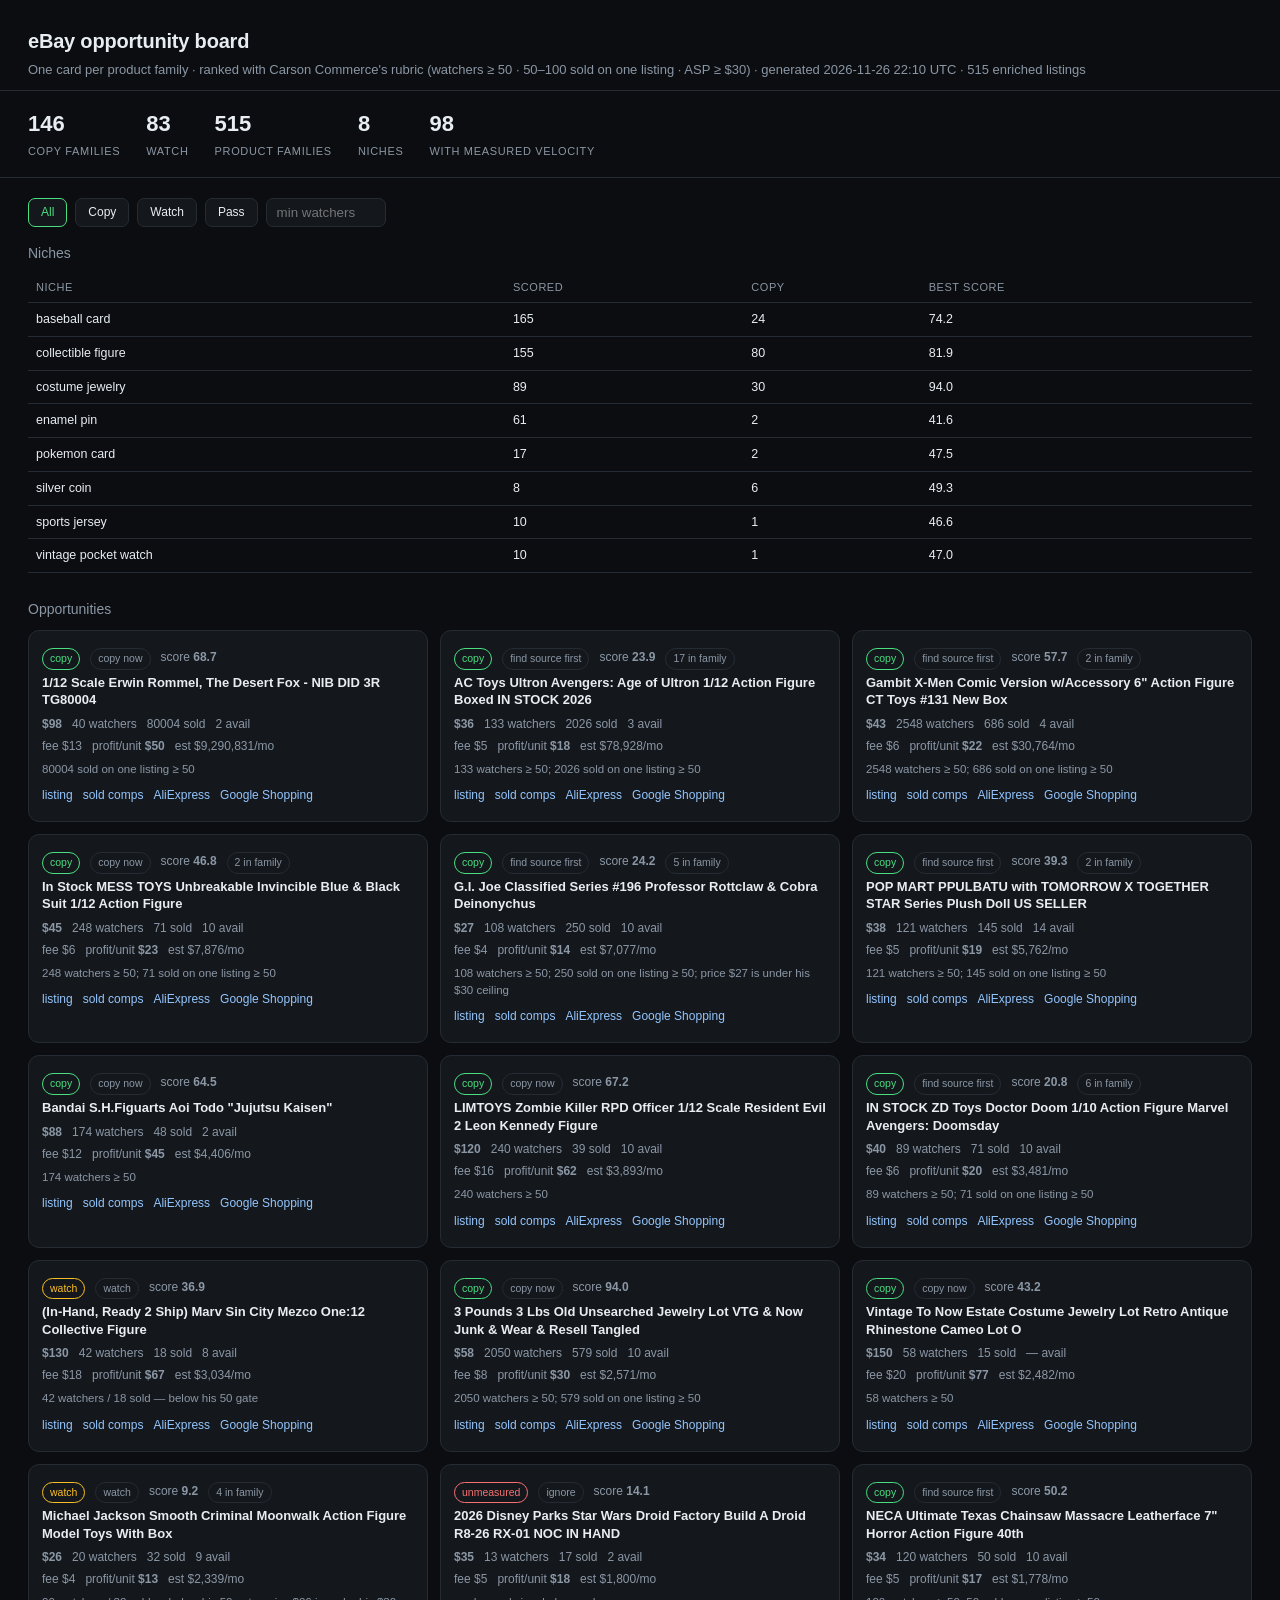
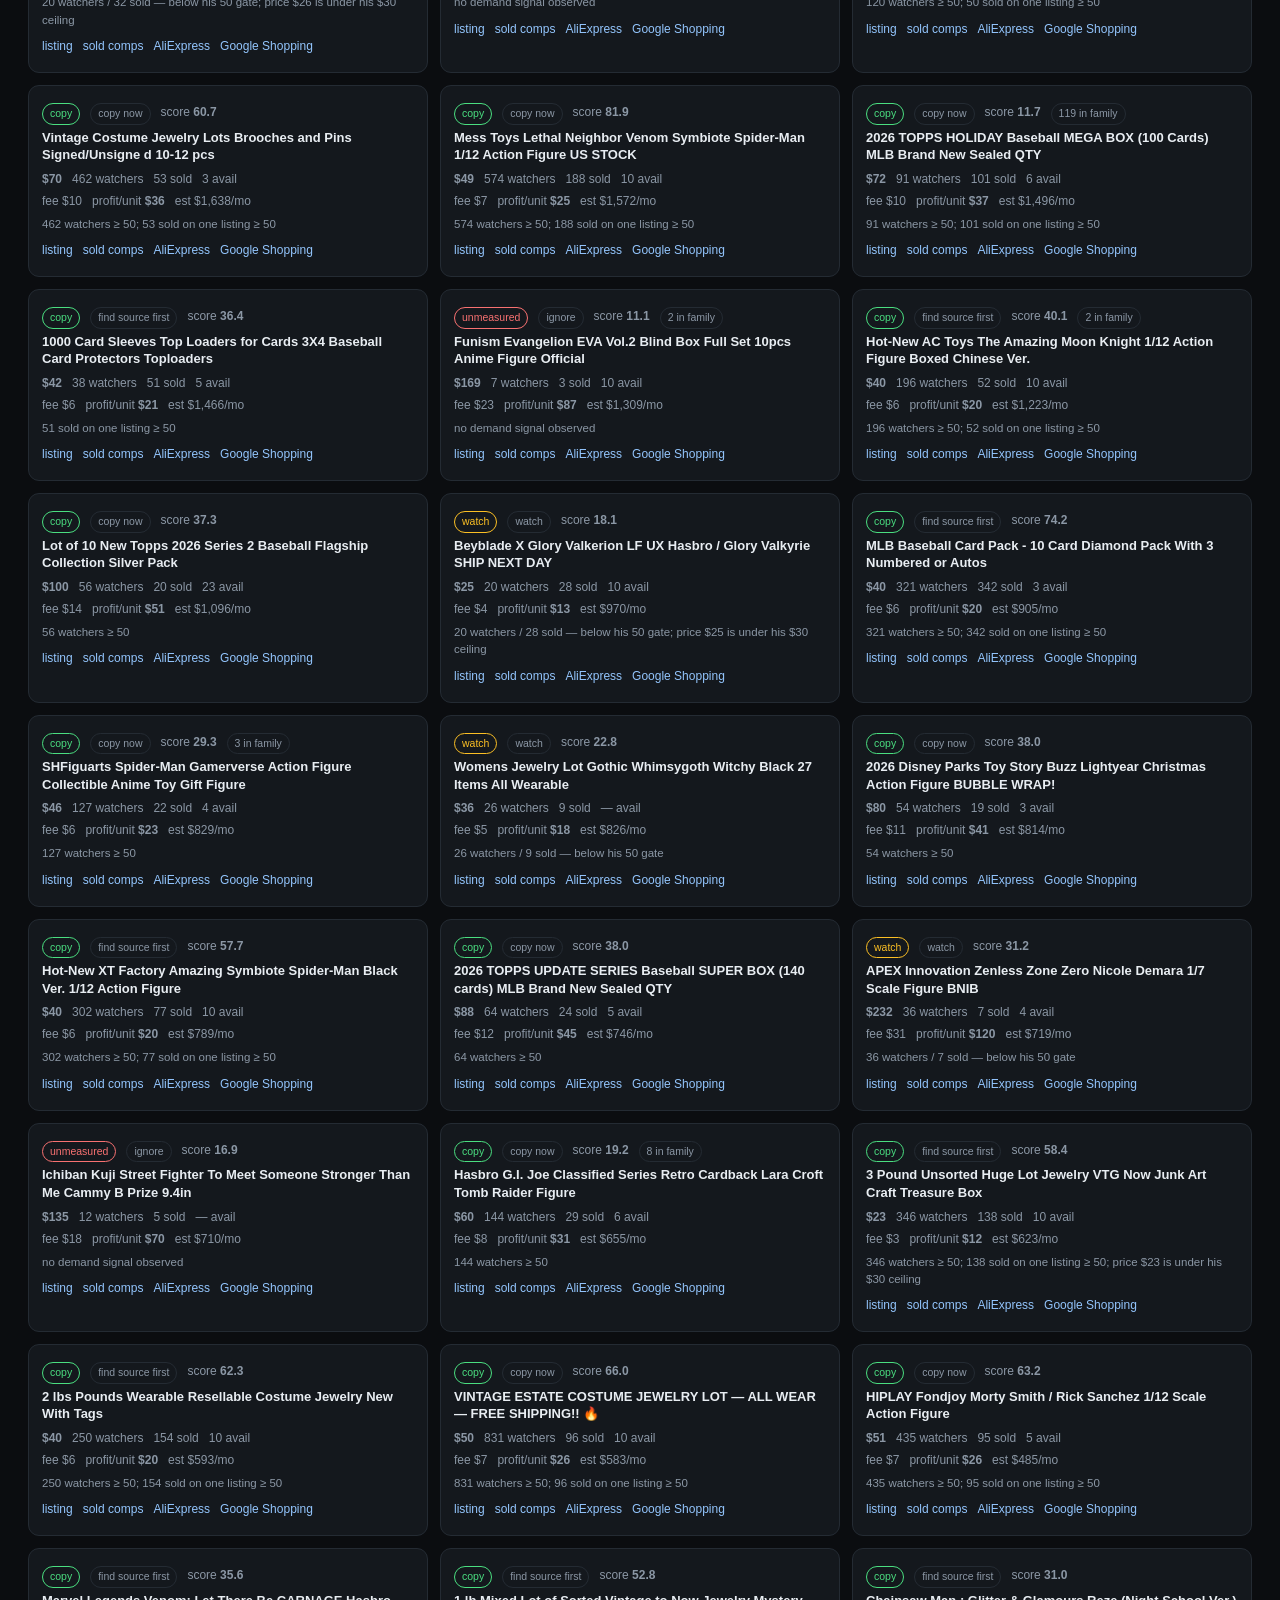
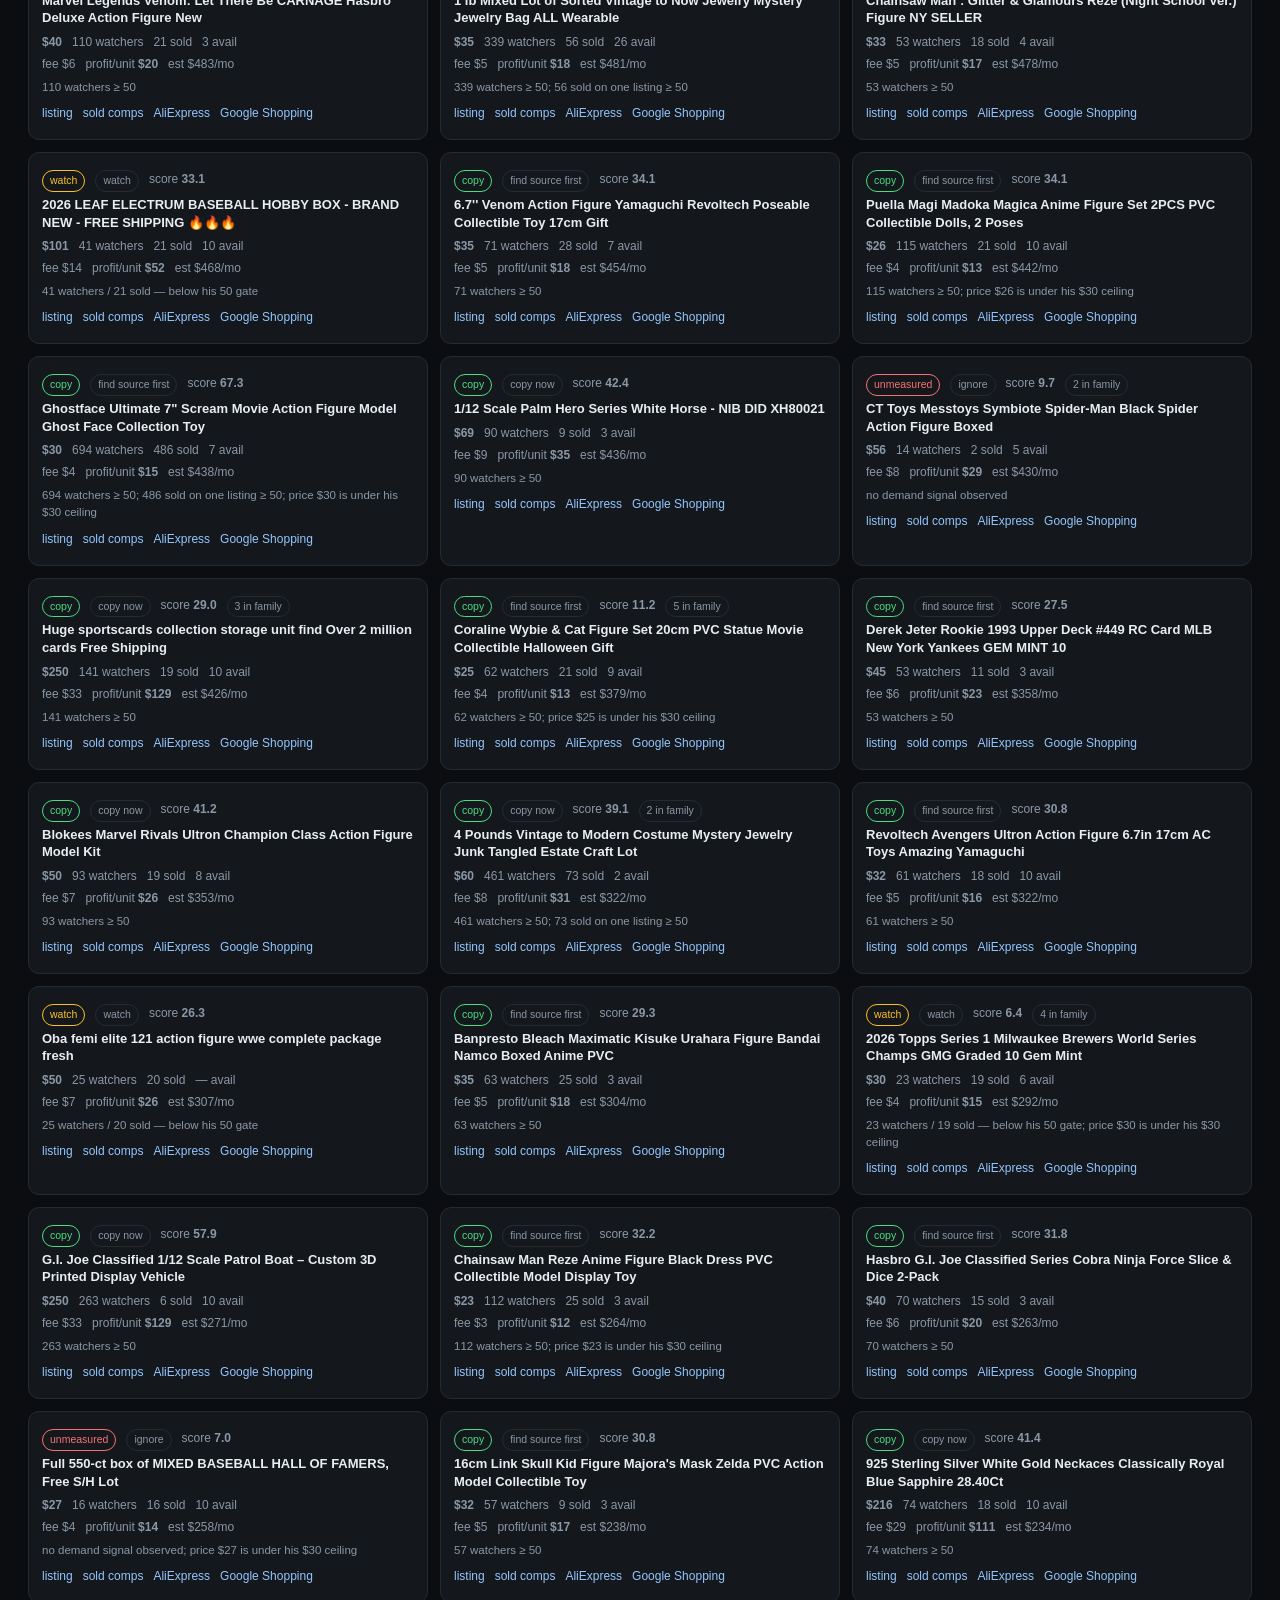
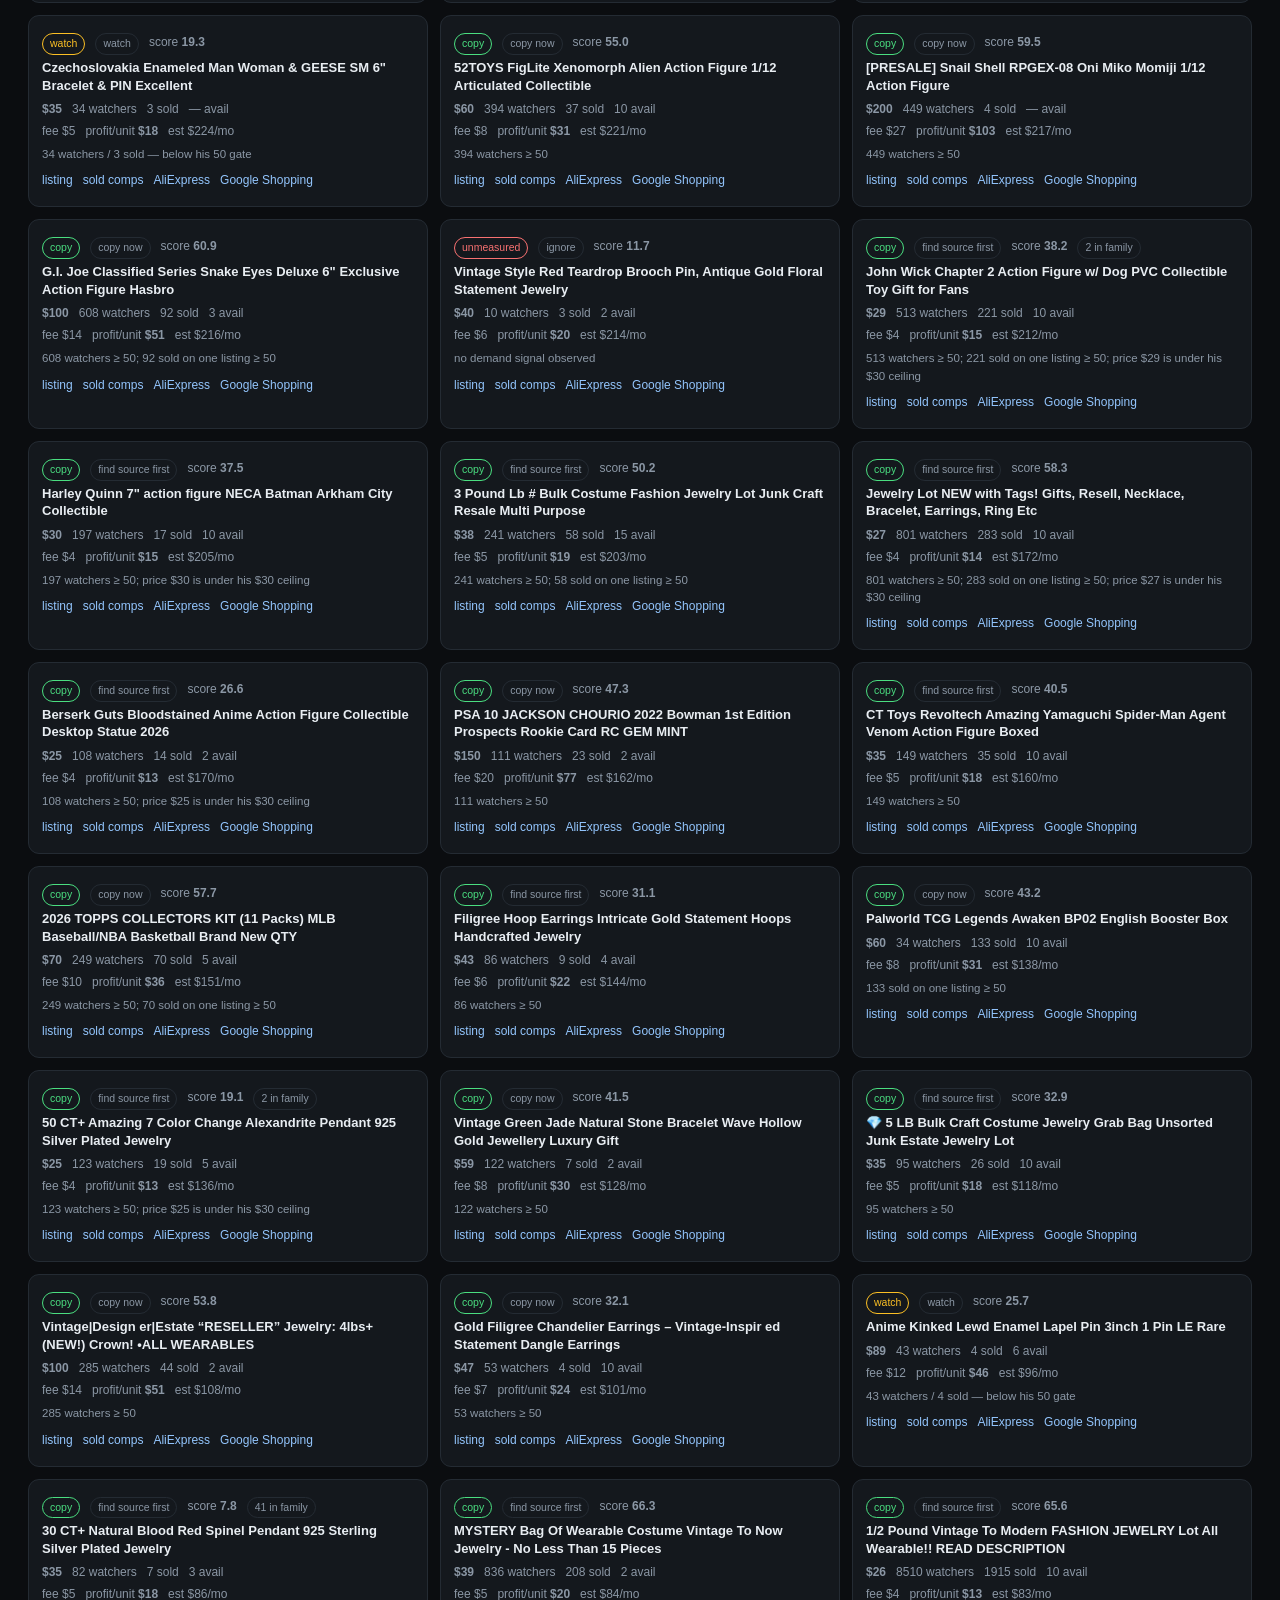
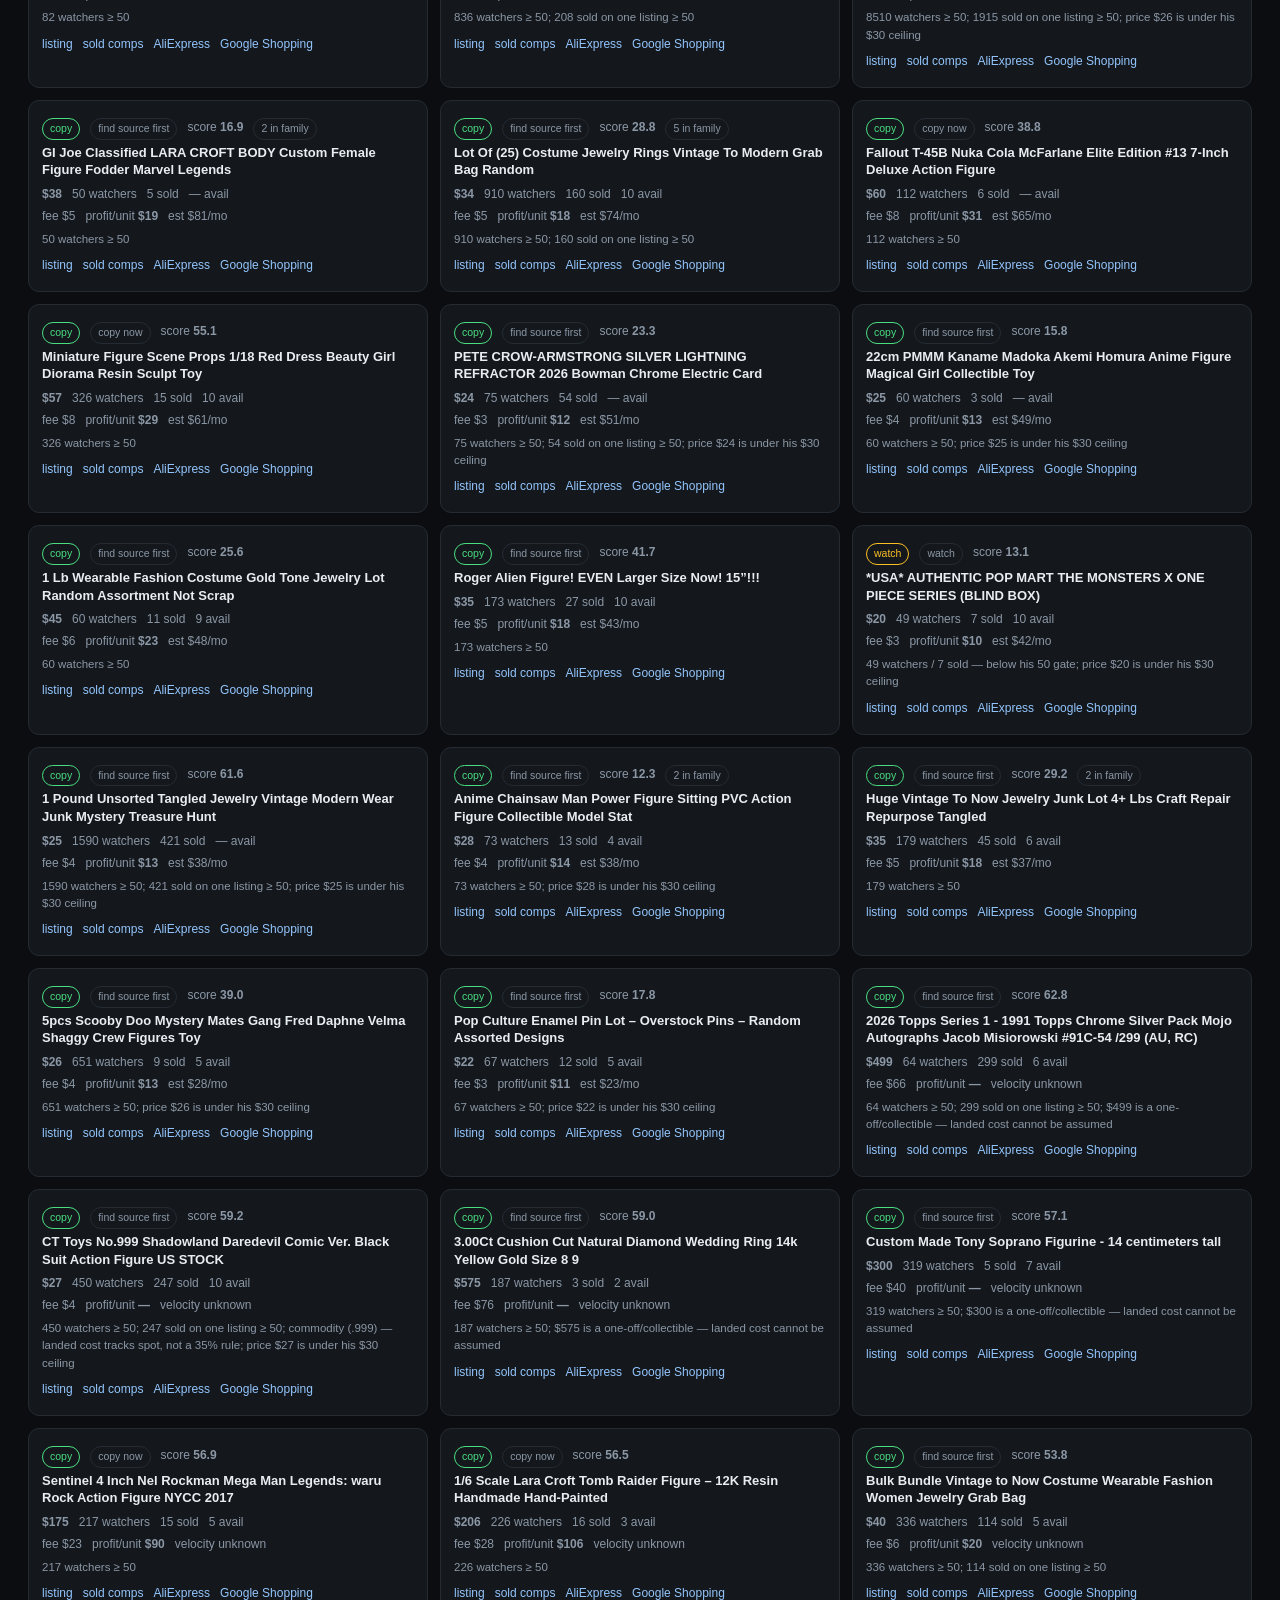
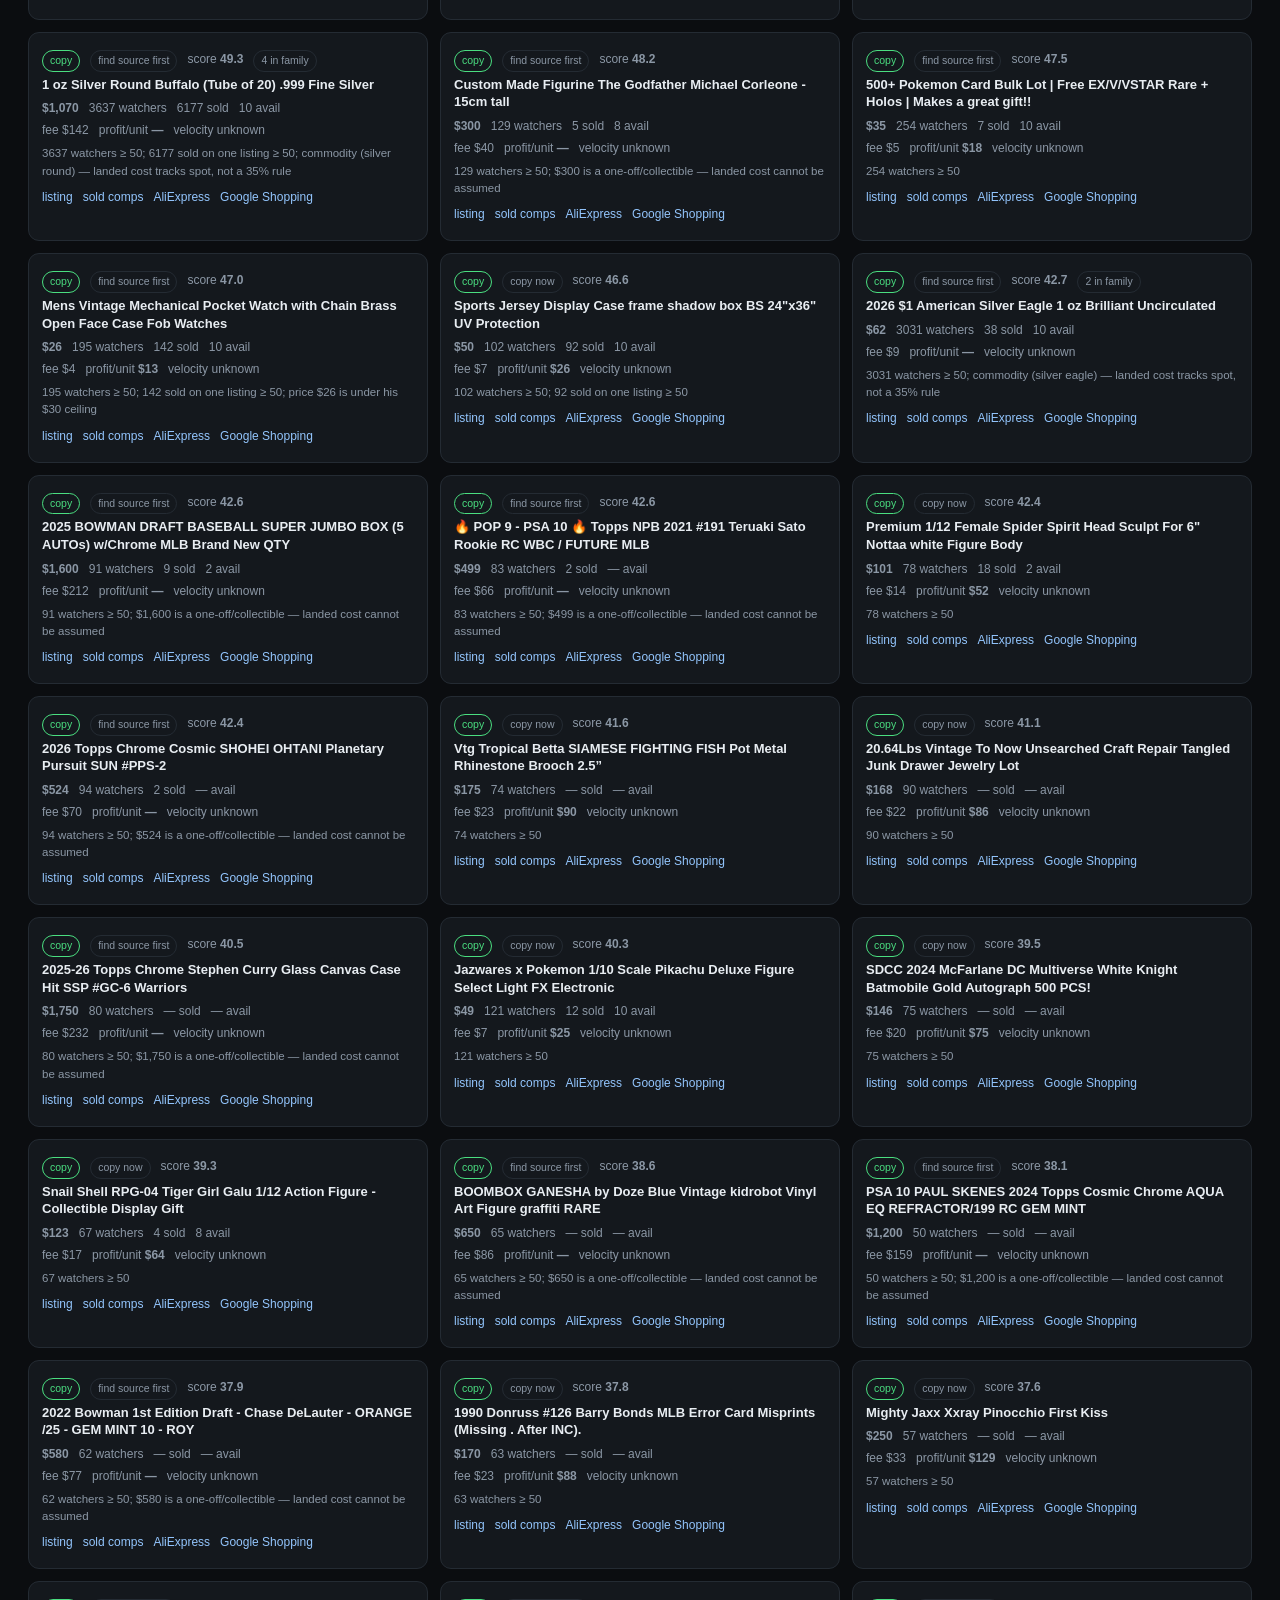
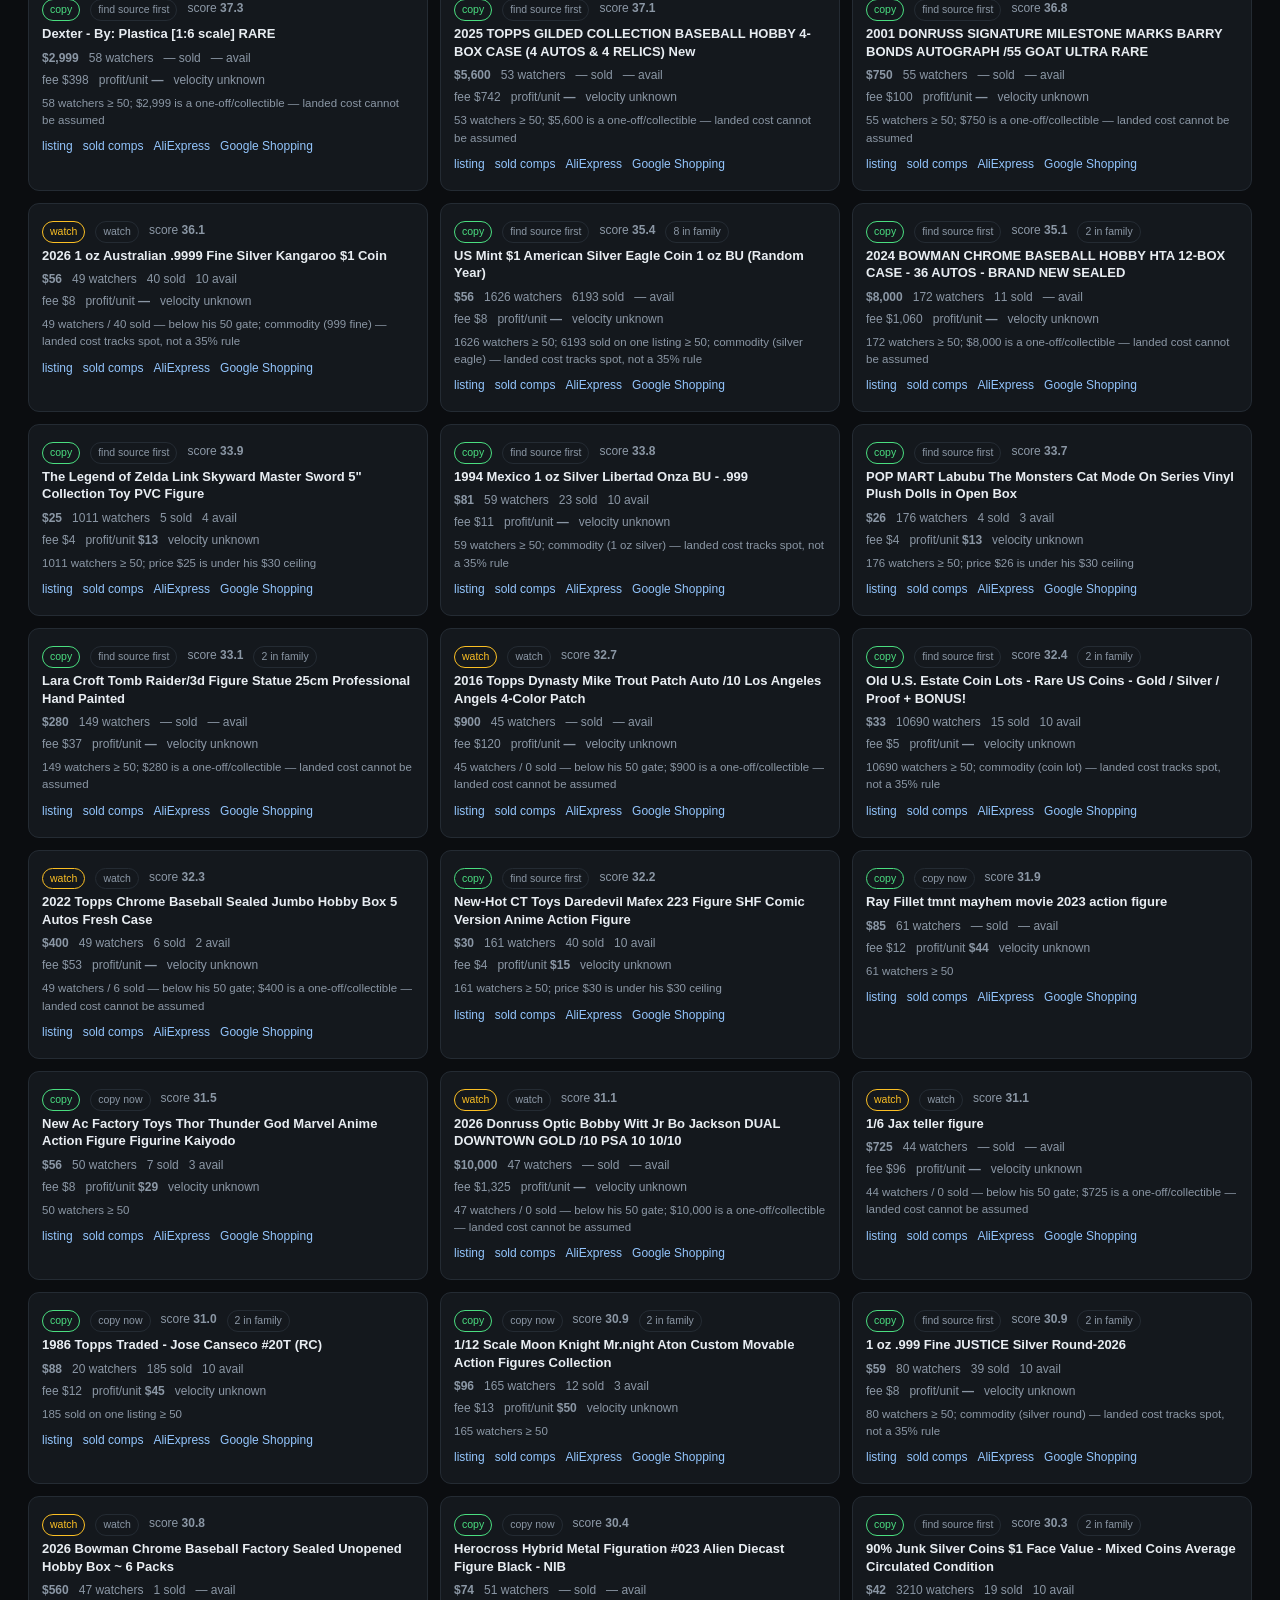
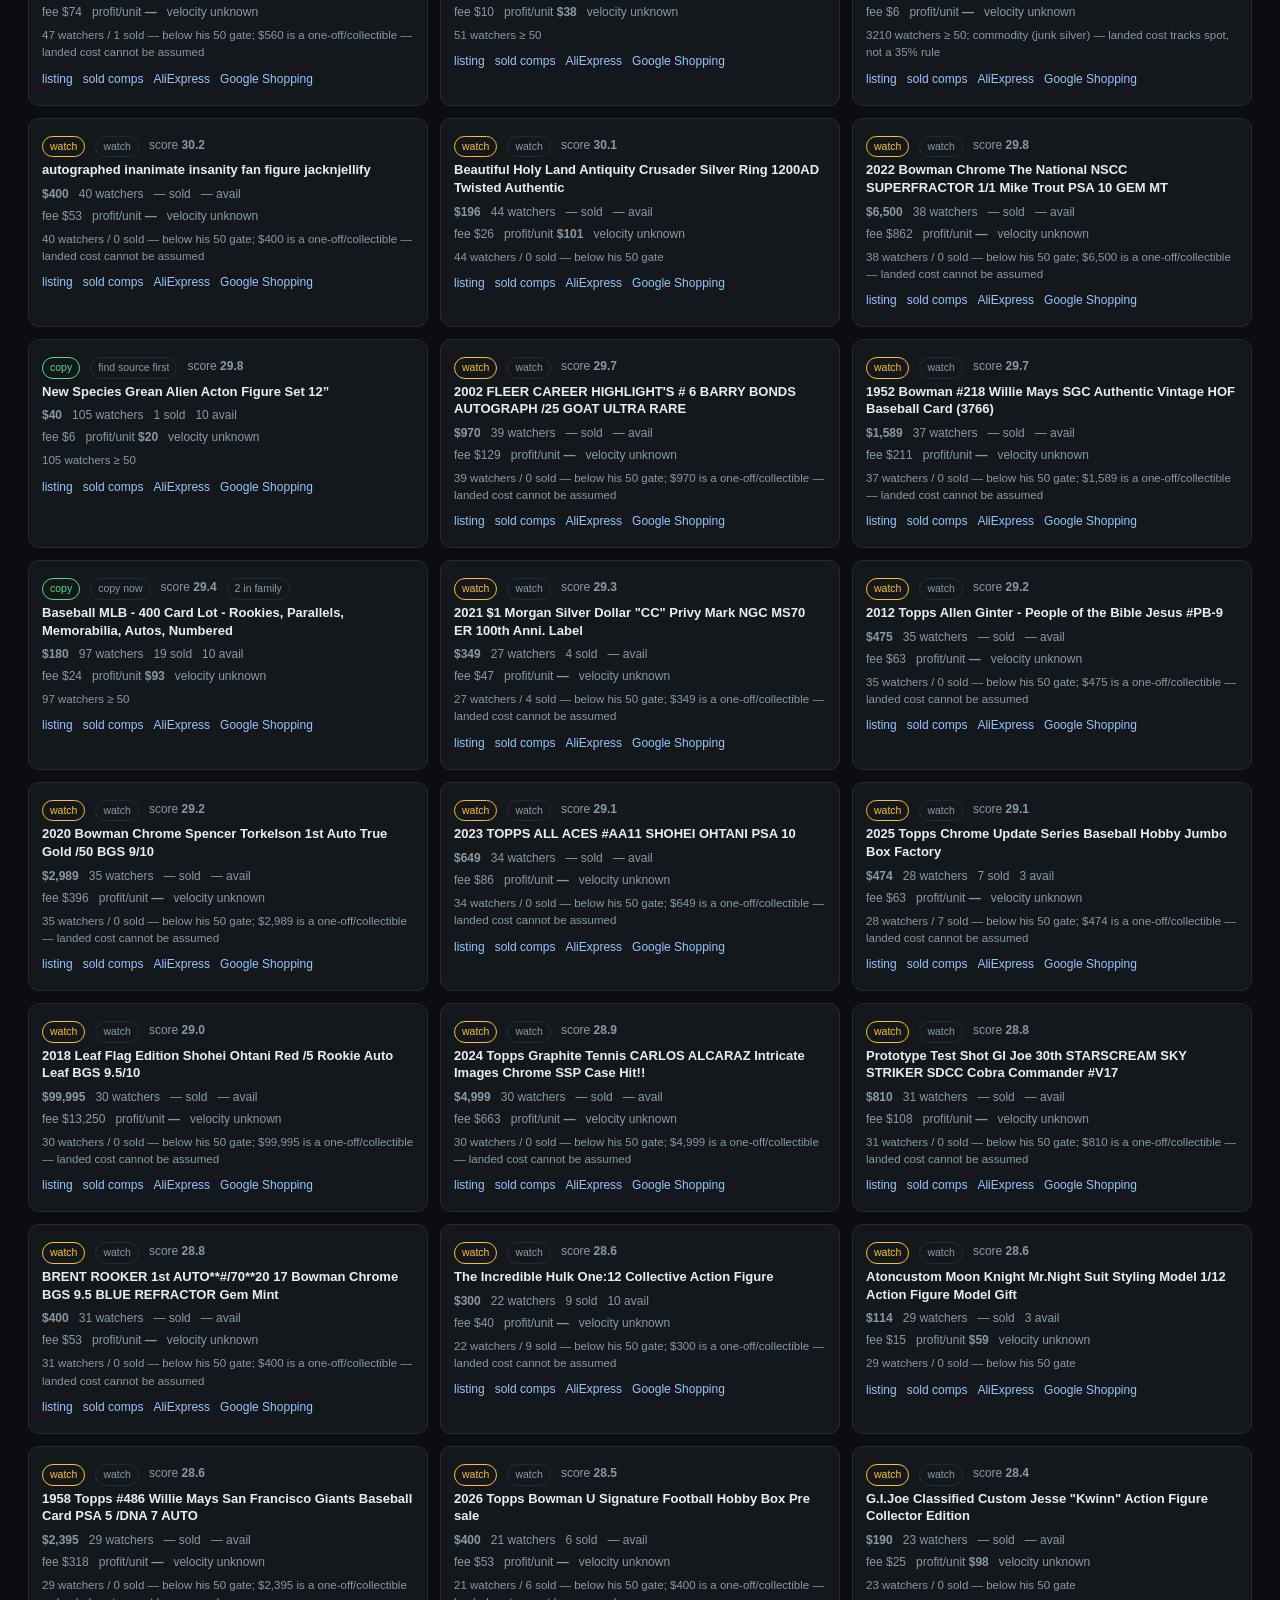
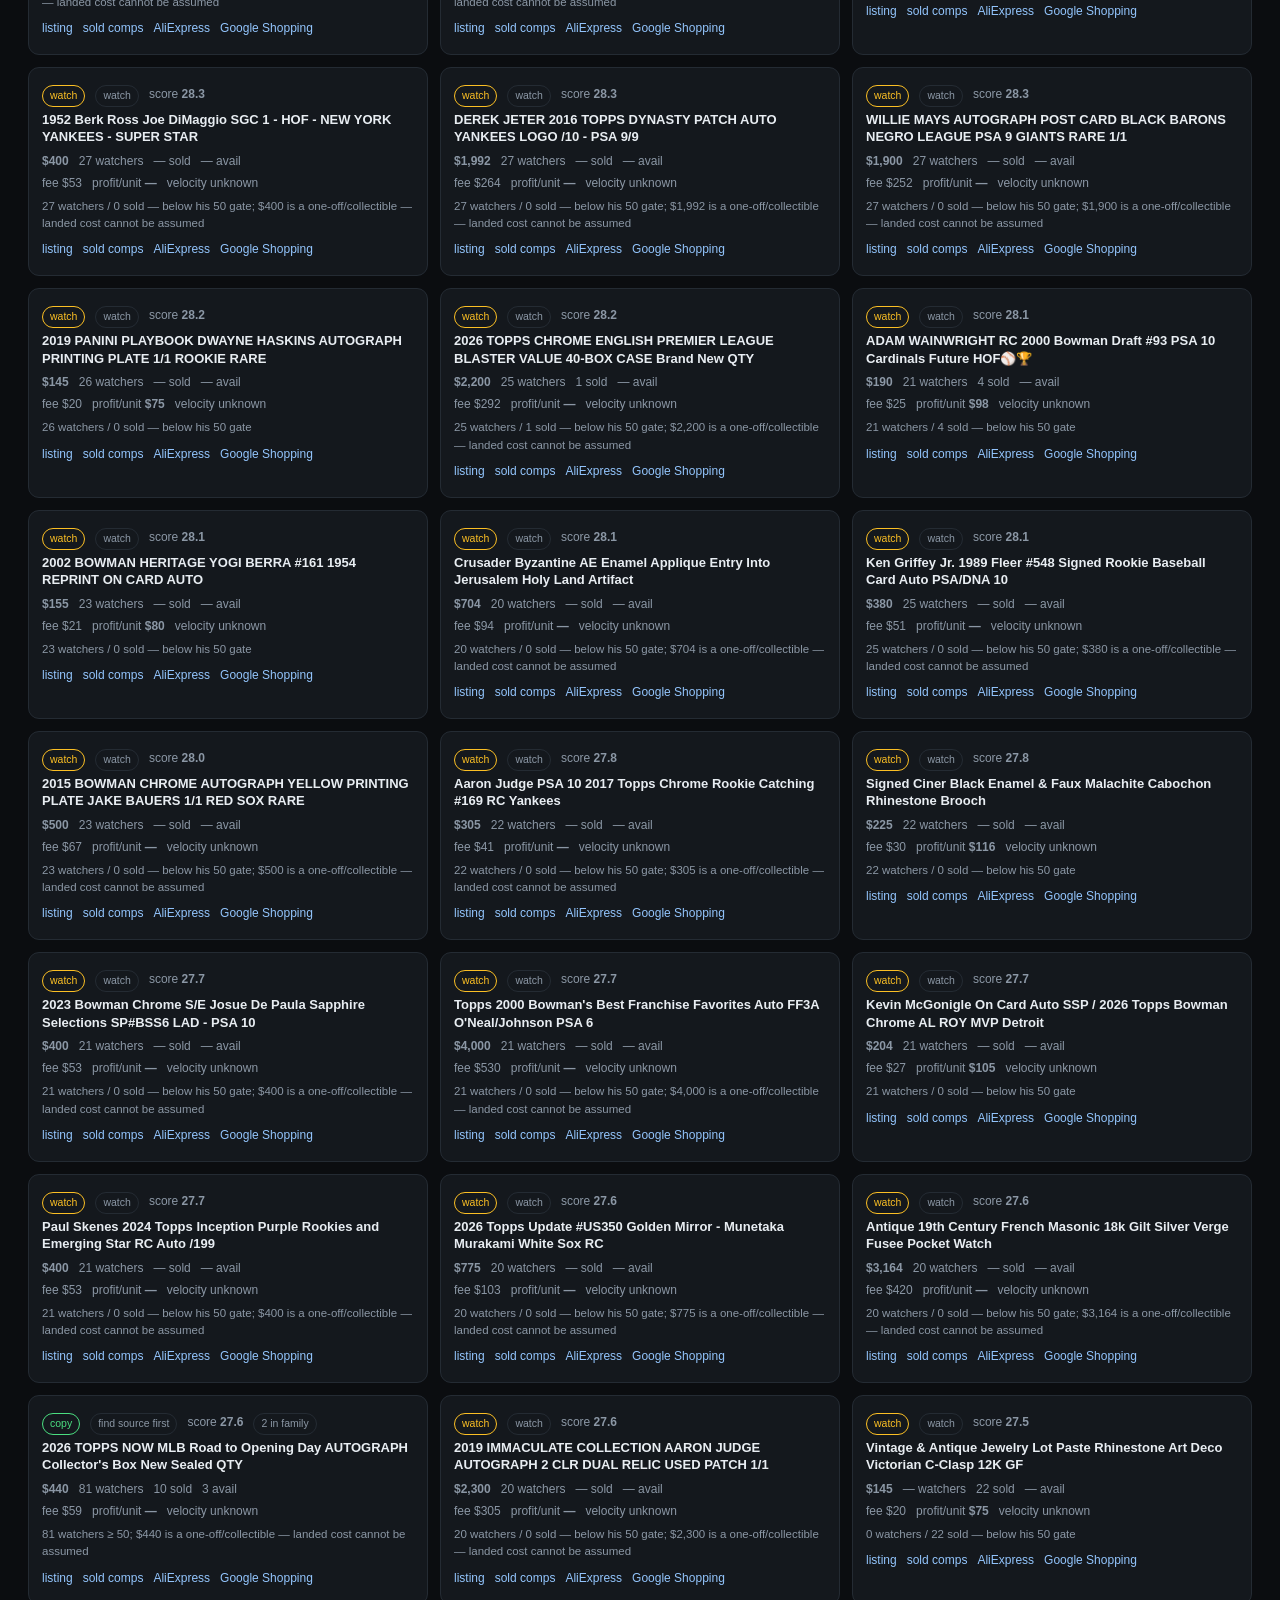
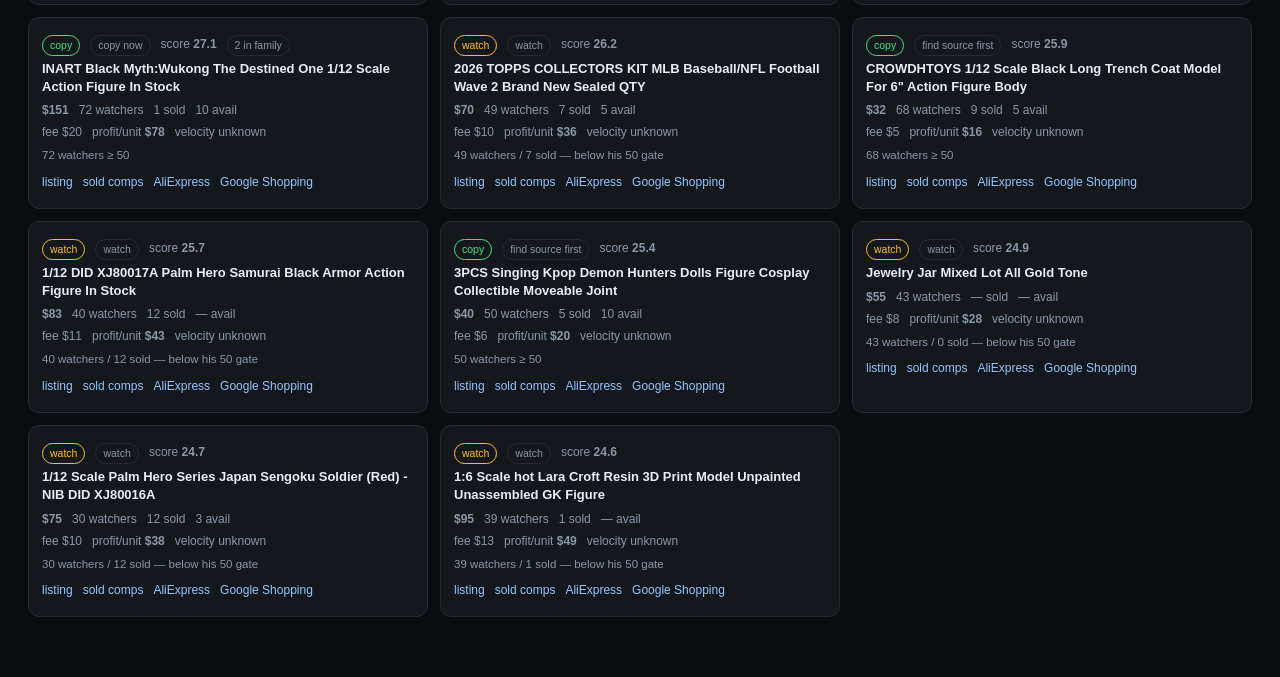
==== commit f7a67dd8: "harvest: refresh opportunity board [skip ci]" ====
--- a/docs/opportunities.html
+++ b/docs/opportunities.html
@@ -28,13 +28,13 @@
 </style></head><body>
 <header><h1>eBay opportunity board</h1>
 <div class="sub">One card per product family · ranked with Carson Commerce's rubric (watchers ≥ 50 · 50–100 sold on one listing · ASP ≥ $30)
-· generated 2026-11-26 08:33 UTC · 505 enriched listings</div></header>
+· generated 2026-11-26 22:10 UTC · 515 enriched listings</div></header>
 <div class="kpis">
-  <div class="kpi"><b>138</b><span>copy families</span></div>
-  <div class="kpi"><b>87</b><span>watch</span></div>
-  <div class="kpi"><b>505</b><span>product families</span></div>
+  <div class="kpi"><b>146</b><span>copy families</span></div>
+  <div class="kpi"><b>83</b><span>watch</span></div>
+  <div class="kpi"><b>515</b><span>product families</span></div>
   <div class="kpi"><b>8</b><span>niches</span></div>
-  <div class="kpi"><b>97</b><span>with measured velocity</span></div>
+  <div class="kpi"><b>98</b><span>with measured velocity</span></div>
 </div>
 <main>
 <div class="bar">
@@ -46,7 +46,7 @@
 </div>
 <h2 style="font-size:14px;color:var(--mut);font-weight:500;margin:0 0 8px">Niches</h2>
 <table><thead><tr><th>niche</th><th>scored</th><th>copy</th><th>best score</th></tr></thead><tbody>
-<tr><td>baseball card</td><td>162</td><td>25</td><td>74.5</td></tr><tr><td>collectible figure</td><td>147</td><td>73</td><td>68.7</td></tr><tr><td>costume jewelry</td><td>90</td><td>28</td><td>94.0</td></tr><tr><td>enamel pin</td><td>61</td><td>2</td><td>41.6</td></tr><tr><td>pokemon card</td><td>17</td><td>2</td><td>47.5</td></tr><tr><td>silver coin</td><td>8</td><td>6</td><td>49.3</td></tr><tr><td>sports jersey</td><td>10</td><td>1</td><td>46.6</td></tr><tr><td>vintage pocket watch</td><td>10</td><td>1</td><td>47.0</td></tr>
+<tr><td>baseball card</td><td>165</td><td>24</td><td>74.2</td></tr><tr><td>collectible figure</td><td>155</td><td>80</td><td>81.9</td></tr><tr><td>costume jewelry</td><td>89</td><td>30</td><td>94.0</td></tr><tr><td>enamel pin</td><td>61</td><td>2</td><td>41.6</td></tr><tr><td>pokemon card</td><td>17</td><td>2</td><td>47.5</td></tr><tr><td>silver coin</td><td>8</td><td>6</td><td>49.3</td></tr><tr><td>sports jersey</td><td>10</td><td>1</td><td>46.6</td></tr><tr><td>vintage pocket watch</td><td>10</td><td>1</td><td>47.0</td></tr>
 </tbody></table>
 <h2 style="font-size:14px;color:var(--mut);font-weight:500;margin:0 0 10px">Opportunities</h2>
 <div class="grid" id="grid">
@@ -90,25 +90,45 @@
       <div class="why">133 watchers ≥ 50; 2026 sold on one listing ≥ 50</div>
       <div class="row" style="margin-top:8px"><a href="https://www.ebay.com/itm/377626996007" target="_blank" rel="noopener">listing</a><a href="https://www.ebay.com/sch/i.html?_nkw=AC+Toys+Ultron+Avengers%3A+Age+of+Ultron+1%2F12+Action+Figure+Boxed+IN+STOCK+2026&LH_Sold=1&LH_Complete=1" target="_blank" rel="noopener">sold comps</a><a href="https://www.aliexpress.com/w/wholesale-AC+Toys+Ultron+Avengers%3A+Age+of+Ultron+1%2F12+Action+Figure+Boxed+IN+STOCK+2026.html" target="_blank" rel="noopener">AliExpress</a><a href="https://www.google.com/search?tbm=shop&q=AC+Toys+Ultron+Avengers%3A+Age+of+Ultron+1%2F12+Action+Figure+Boxed+IN+STOCK+2026" target="_blank" rel="noopener">Google Shopping</a></div>
     </div>
-    <div class="card" data-verdict="copy" data-niche="collectible figure" data-watch="152">
-      <div class="row"><span class="pill copy">copy</span>
-        <span class="pill">copy now</span>
-        <span>score <b>39.7</b></span>
+    <div class="card" data-verdict="copy" data-niche="collectible figure" data-watch="2548">
+      <div class="row"><span class="pill copy">copy</span>
+        <span class="pill">find source first</span>
+        <span>score <b>57.7</b></span>
         <span class="pill">2 in family</span></div>
-      <h3>(IN-STOCK) MESS TOYS UNBREAKABLE (Blue Suit) from Invincible (US SELLER)</h3>
-      <div class="row">
-        <span><b>$65</b></span>
-        <span>152 watchers</span>
-        <span>28 sold</span>
-        <span>10 avail</span>
-      </div>
-      <div class="row">
-        <span>fee $9</span>
-        <span>profit/unit <b>$33</b></span>
-        <span>est $11,002/mo</span>
-      </div>
-      <div class="why">152 watchers ≥ 50</div>
-      <div class="row" style="margin-top:8px"><a href="https://www.ebay.com/itm/206450784562" target="_blank" rel="noopener">listing</a><a href="https://www.ebay.com/sch/i.html?_nkw=%28IN-STOCK%29+MESS+TOYS+UNBREAKABLE+%28Blue+Suit%29+from+Invincible+%28US+SELLER%29&LH_Sold=1&LH_Complete=1" target="_blank" rel="noopener">sold comps</a><a href="https://www.aliexpress.com/w/wholesale-%28IN-STOCK%29+MESS+TOYS+UNBREAKABLE+%28Blue+Suit%29+from+Invincible+%28US+SELLER%29.html" target="_blank" rel="noopener">AliExpress</a><a href="https://www.google.com/search?tbm=shop&q=%28IN-STOCK%29+MESS+TOYS+UNBREAKABLE+%28Blue+Suit%29+from+Invincible+%28US+SELLER%29" target="_blank" rel="noopener">Google Shopping</a></div>
+      <h3>Gambit X-Men Comic Version w/Accessory 6&quot; Action Figure CT Toys #131 New Box</h3>
+      <div class="row">
+        <span><b>$43</b></span>
+        <span>2548 watchers</span>
+        <span>686 sold</span>
+        <span>4 avail</span>
+      </div>
+      <div class="row">
+        <span>fee $6</span>
+        <span>profit/unit <b>$22</b></span>
+        <span>est $30,764/mo</span>
+      </div>
+      <div class="why">2548 watchers ≥ 50; 686 sold on one listing ≥ 50</div>
+      <div class="row" style="margin-top:8px"><a href="https://www.ebay.com/itm/357251721741" target="_blank" rel="noopener">listing</a><a href="https://www.ebay.com/sch/i.html?_nkw=Gambit+X-Men+Comic+Version+w%2FAccessory+6%22+Action+Figure+CT+Toys+%23131+New+Box&LH_Sold=1&LH_Complete=1" target="_blank" rel="noopener">sold comps</a><a href="https://www.aliexpress.com/w/wholesale-Gambit+X-Men+Comic+Version+w%2FAccessory+6%22+Action+Figure+CT+Toys+%23131+New+Box.html" target="_blank" rel="noopener">AliExpress</a><a href="https://www.google.com/search?tbm=shop&q=Gambit+X-Men+Comic+Version+w%2FAccessory+6%22+Action+Figure+CT+Toys+%23131+New+Box" target="_blank" rel="noopener">Google Shopping</a></div>
+    </div>
+    <div class="card" data-verdict="copy" data-niche="collectible figure" data-watch="248">
+      <div class="row"><span class="pill copy">copy</span>
+        <span class="pill">copy now</span>
+        <span>score <b>46.8</b></span>
+        <span class="pill">2 in family</span></div>
+      <h3>In Stock MESS TOYS Unbreakable Invincible Blue &amp; Black Suit 1/12 Action Figure</h3>
+      <div class="row">
+        <span><b>$45</b></span>
+        <span>248 watchers</span>
+        <span>71 sold</span>
+        <span>10 avail</span>
+      </div>
+      <div class="row">
+        <span>fee $6</span>
+        <span>profit/unit <b>$23</b></span>
+        <span>est $7,876/mo</span>
+      </div>
+      <div class="why">248 watchers ≥ 50; 71 sold on one listing ≥ 50</div>
+      <div class="row" style="margin-top:8px"><a href="https://www.ebay.com/itm/398446452845" target="_blank" rel="noopener">listing</a><a href="https://www.ebay.com/sch/i.html?_nkw=In+Stock+MESS+TOYS+Unbreakable+Invincible+Blue+%26+Black+Suit+1%2F12+Action+Figure&LH_Sold=1&LH_Complete=1" target="_blank" rel="noopener">sold comps</a><a href="https://www.aliexpress.com/w/wholesale-In+Stock+MESS+TOYS+Unbreakable+Invincible+Blue+%26+Black+Suit+1%2F12+Action+Figure.html" target="_blank" rel="noopener">AliExpress</a><a href="https://www.google.com/search?tbm=shop&q=In+Stock+MESS+TOYS+Unbreakable+Invincible+Blue+%26+Black+Suit+1%2F12+Action+Figure" target="_blank" rel="noopener">Google Shopping</a></div>
     </div>
     <div class="card" data-verdict="copy" data-niche="collectible figure" data-watch="108">
       <div class="row"><span class="pill copy">copy</span>
@@ -129,26 +149,6 @@
       </div>
       <div class="why">108 watchers ≥ 50; 250 sold on one listing ≥ 50; price $27 is under his $30 ceiling</div>
       <div class="row" style="margin-top:8px"><a href="https://www.ebay.com/itm/206464543746" target="_blank" rel="noopener">listing</a><a href="https://www.ebay.com/sch/i.html?_nkw=G.I.+Joe+Classified+Series+%23196+Professor+Rottclaw+%26+Cobra+Deinonychus&LH_Sold=1&LH_Complete=1" target="_blank" rel="noopener">sold comps</a><a href="https://www.aliexpress.com/w/wholesale-G.I.+Joe+Classified+Series+%23196+Professor+Rottclaw+%26+Cobra+Deinonychus.html" target="_blank" rel="noopener">AliExpress</a><a href="https://www.google.com/search?tbm=shop&q=G.I.+Joe+Classified+Series+%23196+Professor+Rottclaw+%26+Cobra+Deinonychus" target="_blank" rel="noopener">Google Shopping</a></div>
-    </div>
-    <div class="card" data-verdict="copy" data-niche="costume jewelry" data-watch="58">
-      <div class="row"><span class="pill copy">copy</span>
-        <span class="pill">copy now</span>
-        <span>score <b>47.0</b></span>
-        </div>
-      <h3>Vintage To Now Estate Costume Jewelry Lot Retro Antique Rhinestone Cameo Lot O</h3>
-      <div class="row">
-        <span><b>$150</b></span>
-        <span>58 watchers</span>
-        <span>15 sold</span>
-        <span>— avail</span>
-      </div>
-      <div class="row">
-        <span>fee $20</span>
-        <span>profit/unit <b>$77</b></span>
-        <span>est $5,776/mo</span>
-      </div>
-      <div class="why">58 watchers ≥ 50</div>
-      <div class="row" style="margin-top:8px"><a href="https://www.ebay.com/itm/257839049864" target="_blank" rel="noopener">listing</a><a href="https://www.ebay.com/sch/i.html?_nkw=Vintage+To+Now+Estate+Costume+Jewelry+Lot+Retro+Antique+Rhinestone+Cameo+Lot+O&LH_Sold=1&LH_Complete=1" target="_blank" rel="noopener">sold comps</a><a href="https://www.aliexpress.com/w/wholesale-Vintage+To+Now+Estate+Costume+Jewelry+Lot+Retro+Antique+Rhinestone+Cameo+Lot+O.html" target="_blank" rel="noopener">AliExpress</a><a href="https://www.google.com/search?tbm=shop&q=Vintage+To+Now+Estate+Costume+Jewelry+Lot+Retro+Antique+Rhinestone+Cameo+Lot+O" target="_blank" rel="noopener">Google Shopping</a></div>
     </div>
     <div class="card" data-verdict="copy" data-niche="collectible figure" data-watch="121">
       <div class="row"><span class="pill copy">copy</span>
@@ -250,25 +250,45 @@
       <div class="why">42 watchers / 18 sold — below his 50 gate</div>
       <div class="row" style="margin-top:8px"><a href="https://www.ebay.com/itm/820362527524" target="_blank" rel="noopener">listing</a><a href="https://www.ebay.com/sch/i.html?_nkw=%28In-Hand%2C+Ready+2+Ship%29+Marv+Sin+City+Mezco+One%3A12+Collective+Figure&LH_Sold=1&LH_Complete=1" target="_blank" rel="noopener">sold comps</a><a href="https://www.aliexpress.com/w/wholesale-%28In-Hand%2C+Ready+2+Ship%29+Marv+Sin+City+Mezco+One%3A12+Collective+Figure.html" target="_blank" rel="noopener">AliExpress</a><a href="https://www.google.com/search?tbm=shop&q=%28In-Hand%2C+Ready+2+Ship%29+Marv+Sin+City+Mezco+One%3A12+Collective+Figure" target="_blank" rel="noopener">Google Shopping</a></div>
     </div>
-    <div class="card" data-verdict="copy" data-niche="costume jewelry" data-watch="2041">
+    <div class="card" data-verdict="copy" data-niche="costume jewelry" data-watch="2050">
       <div class="row"><span class="pill copy">copy</span>
         <span class="pill">copy now</span>
         <span>score <b>94.0</b></span>
         </div>
       <h3>3 Pounds 3 Lbs Old Unsearched Jewelry Lot VTG &amp; Now Junk &amp; Wear &amp; Resell Tangled</h3>
       <div class="row">
-        <span><b>$65</b></span>
-        <span>2041 watchers</span>
+        <span><b>$58</b></span>
+        <span>2050 watchers</span>
         <span>579 sold</span>
         <span>10 avail</span>
       </div>
       <div class="row">
-        <span>fee $9</span>
-        <span>profit/unit <b>$33</b></span>
-        <span>est $3,030/mo</span>
-      </div>
-      <div class="why">2041 watchers ≥ 50; 579 sold on one listing ≥ 50</div>
+        <span>fee $8</span>
+        <span>profit/unit <b>$30</b></span>
+        <span>est $2,571/mo</span>
+      </div>
+      <div class="why">2050 watchers ≥ 50; 579 sold on one listing ≥ 50</div>
       <div class="row" style="margin-top:8px"><a href="https://www.ebay.com/itm/188576073362" target="_blank" rel="noopener">listing</a><a href="https://www.ebay.com/sch/i.html?_nkw=3+Pounds+3+Lbs+Old+Unsearched+Jewelry+Lot+VTG+%26+Now+Junk+%26+Wear+%26+Resell+Tangled&LH_Sold=1&LH_Complete=1" target="_blank" rel="noopener">sold comps</a><a href="https://www.aliexpress.com/w/wholesale-3+Pounds+3+Lbs+Old+Unsearched+Jewelry+Lot+VTG+%26+Now+Junk+%26+Wear+%26+Resell+Tangled.html" target="_blank" rel="noopener">AliExpress</a><a href="https://www.google.com/search?tbm=shop&q=3+Pounds+3+Lbs+Old+Unsearched+Jewelry+Lot+VTG+%26+Now+Junk+%26+Wear+%26+Resell+Tangled" target="_blank" rel="noopener">Google Shopping</a></div>
+    </div>
+    <div class="card" data-verdict="copy" data-niche="costume jewelry" data-watch="58">
+      <div class="row"><span class="pill copy">copy</span>
+        <span class="pill">copy now</span>
+        <span>score <b>43.2</b></span>
+        </div>
+      <h3>Vintage To Now Estate Costume Jewelry Lot Retro Antique Rhinestone Cameo Lot O</h3>
+      <div class="row">
+        <span><b>$150</b></span>
+        <span>58 watchers</span>
+        <span>15 sold</span>
+        <span>— avail</span>
+      </div>
+      <div class="row">
+        <span>fee $20</span>
+        <span>profit/unit <b>$77</b></span>
+        <span>est $2,482/mo</span>
+      </div>
+      <div class="why">58 watchers ≥ 50</div>
+      <div class="row" style="margin-top:8px"><a href="https://www.ebay.com/itm/257839049864" target="_blank" rel="noopener">listing</a><a href="https://www.ebay.com/sch/i.html?_nkw=Vintage+To+Now+Estate+Costume+Jewelry+Lot+Retro+Antique+Rhinestone+Cameo+Lot+O&LH_Sold=1&LH_Complete=1" target="_blank" rel="noopener">sold comps</a><a href="https://www.aliexpress.com/w/wholesale-Vintage+To+Now+Estate+Costume+Jewelry+Lot+Retro+Antique+Rhinestone+Cameo+Lot+O.html" target="_blank" rel="noopener">AliExpress</a><a href="https://www.google.com/search?tbm=shop&q=Vintage+To+Now+Estate+Costume+Jewelry+Lot+Retro+Antique+Rhinestone+Cameo+Lot+O" target="_blank" rel="noopener">Google Shopping</a></div>
     </div>
     <div class="card" data-verdict="watch" data-niche="collectible figure" data-watch="20">
       <div class="row"><span class="pill watch">watch</span>
@@ -333,7 +353,7 @@
     <div class="card" data-verdict="copy" data-niche="costume jewelry" data-watch="462">
       <div class="row"><span class="pill copy">copy</span>
         <span class="pill">copy now</span>
-        <span>score <b>61.1</b></span>
+        <span>score <b>60.7</b></span>
         </div>
       <h3>Vintage Costume Jewelry Lots Brooches and Pins Signed/Unsigne d 10-12 pcs</h3>
       <div class="row">
@@ -345,16 +365,36 @@
       <div class="row">
         <span>fee $10</span>
         <span>profit/unit <b>$36</b></span>
-        <span>est $1,735/mo</span>
+        <span>est $1,638/mo</span>
       </div>
       <div class="why">462 watchers ≥ 50; 53 sold on one listing ≥ 50</div>
       <div class="row" style="margin-top:8px"><a href="https://www.ebay.com/itm/206648395733" target="_blank" rel="noopener">listing</a><a href="https://www.ebay.com/sch/i.html?_nkw=Vintage+Costume+Jewelry+Lots+Brooches+and+Pins+Signed%2FUnsigne+d+10-12+pcs&LH_Sold=1&LH_Complete=1" target="_blank" rel="noopener">sold comps</a><a href="https://www.aliexpress.com/w/wholesale-Vintage+Costume+Jewelry+Lots+Brooches+and+Pins+Signed%2FUnsigne+d+10-12+pcs.html" target="_blank" rel="noopener">AliExpress</a><a href="https://www.google.com/search?tbm=shop&q=Vintage+Costume+Jewelry+Lots+Brooches+and+Pins+Signed%2FUnsigne+d+10-12+pcs" target="_blank" rel="noopener">Google Shopping</a></div>
     </div>
+    <div class="card" data-verdict="copy" data-niche="collectible figure" data-watch="574">
+      <div class="row"><span class="pill copy">copy</span>
+        <span class="pill">copy now</span>
+        <span>score <b>81.9</b></span>
+        </div>
+      <h3>Mess Toys Lethal Neighbor Venom Symbiote Spider-Man 1/12 Action Figure US STOCK</h3>
+      <div class="row">
+        <span><b>$49</b></span>
+        <span>574 watchers</span>
+        <span>188 sold</span>
+        <span>10 avail</span>
+      </div>
+      <div class="row">
+        <span>fee $7</span>
+        <span>profit/unit <b>$25</b></span>
+        <span>est $1,572/mo</span>
+      </div>
+      <div class="why">574 watchers ≥ 50; 188 sold on one listing ≥ 50</div>
+      <div class="row" style="margin-top:8px"><a href="https://www.ebay.com/itm/398372581533" target="_blank" rel="noopener">listing</a><a href="https://www.ebay.com/sch/i.html?_nkw=Mess+Toys+Lethal+Neighbor+Venom+Symbiote+Spider-Man+1%2F12+Action+Figure+US+STOCK&LH_Sold=1&LH_Complete=1" target="_blank" rel="noopener">sold comps</a><a href="https://www.aliexpress.com/w/wholesale-Mess+Toys+Lethal+Neighbor+Venom+Symbiote+Spider-Man+1%2F12+Action+Figure+US+STOCK.html" target="_blank" rel="noopener">AliExpress</a><a href="https://www.google.com/search?tbm=shop&q=Mess+Toys+Lethal+Neighbor+Venom+Symbiote+Spider-Man+1%2F12+Action+Figure+US+STOCK" target="_blank" rel="noopener">Google Shopping</a></div>
+    </div>
     <div class="card" data-verdict="copy" data-niche="baseball card" data-watch="91">
       <div class="row"><span class="pill copy">copy</span>
         <span class="pill">copy now</span>
-        <span>score <b>11.9</b></span>
-        <span class="pill">106 in family</span></div>
+        <span>score <b>11.7</b></span>
+        <span class="pill">119 in family</span></div>
       <h3>2026 TOPPS HOLIDAY Baseball MEGA BOX (100 Cards) MLB Brand New Sealed QTY</h3>
       <div class="row">
         <span><b>$72</b></span>
@@ -473,7 +513,7 @@
     <div class="card" data-verdict="copy" data-niche="baseball card" data-watch="321">
       <div class="row"><span class="pill copy">copy</span>
         <span class="pill">find source first</span>
-        <span>score <b>74.5</b></span>
+        <span>score <b>74.2</b></span>
         </div>
       <h3>MLB Baseball Card Pack - 10 Card Diamond Pack With 3 Numbered or Autos</h3>
       <div class="row">
@@ -485,30 +525,10 @@
       <div class="row">
         <span>fee $6</span>
         <span>profit/unit <b>$20</b></span>
-        <span>est $954/mo</span>
+        <span>est $905/mo</span>
       </div>
       <div class="why">321 watchers ≥ 50; 342 sold on one listing ≥ 50</div>
       <div class="row" style="margin-top:8px"><a href="https://www.ebay.com/itm/117084442332" target="_blank" rel="noopener">listing</a><a href="https://www.ebay.com/sch/i.html?_nkw=MLB+Baseball+Card+Pack+-+10+Card+Diamond+Pack+With+3+Numbered+or+Autos&LH_Sold=1&LH_Complete=1" target="_blank" rel="noopener">sold comps</a><a href="https://www.aliexpress.com/w/wholesale-MLB+Baseball+Card+Pack+-+10+Card+Diamond+Pack+With+3+Numbered+or+Autos.html" target="_blank" rel="noopener">AliExpress</a><a href="https://www.google.com/search?tbm=shop&q=MLB+Baseball+Card+Pack+-+10+Card+Diamond+Pack+With+3+Numbered+or+Autos" target="_blank" rel="noopener">Google Shopping</a></div>
-    </div>
-    <div class="card" data-verdict="watch" data-niche="collectible figure" data-watch="48">
-      <div class="row"><span class="pill watch">watch</span>
-        <span class="pill">watch</span>
-        <span>score <b>31.8</b></span>
-        </div>
-      <h3>2026 Disney Parks Toy Story Buzz Lightyear Christmas Action Figure BUBBLE WRAP!</h3>
-      <div class="row">
-        <span><b>$80</b></span>
-        <span>48 watchers</span>
-        <span>19 sold</span>
-        <span>3 avail</span>
-      </div>
-      <div class="row">
-        <span>fee $11</span>
-        <span>profit/unit <b>$41</b></span>
-        <span>est $925/mo</span>
-      </div>
-      <div class="why">48 watchers / 19 sold — below his 50 gate</div>
-      <div class="row" style="margin-top:8px"><a href="https://www.ebay.com/itm/206664268496" target="_blank" rel="noopener">listing</a><a href="https://www.ebay.com/sch/i.html?_nkw=2026+Disney+Parks+Toy+Story+Buzz+Lightyear+Christmas+Action+Figure+BUBBLE+WRAP%21&LH_Sold=1&LH_Complete=1" target="_blank" rel="noopener">sold comps</a><a href="https://www.aliexpress.com/w/wholesale-2026+Disney+Parks+Toy+Story+Buzz+Lightyear+Christmas+Action+Figure+BUBBLE+WRAP%21.html" target="_blank" rel="noopener">AliExpress</a><a href="https://www.google.com/search?tbm=shop&q=2026+Disney+Parks+Toy+Story+Buzz+Lightyear+Christmas+Action+Figure+BUBBLE+WRAP%21" target="_blank" rel="noopener">Google Shopping</a></div>
     </div>
     <div class="card" data-verdict="copy" data-niche="collectible figure" data-watch="127">
       <div class="row"><span class="pill copy">copy</span>
@@ -550,6 +570,26 @@
       <div class="why">26 watchers / 9 sold — below his 50 gate</div>
       <div class="row" style="margin-top:8px"><a href="https://www.ebay.com/itm/287659953456" target="_blank" rel="noopener">listing</a><a href="https://www.ebay.com/sch/i.html?_nkw=Womens+Jewelry+Lot+Gothic+Whimsygoth+Witchy+Black+27+Items+All+Wearable&LH_Sold=1&LH_Complete=1" target="_blank" rel="noopener">sold comps</a><a href="https://www.aliexpress.com/w/wholesale-Womens+Jewelry+Lot+Gothic+Whimsygoth+Witchy+Black+27+Items+All+Wearable.html" target="_blank" rel="noopener">AliExpress</a><a href="https://www.google.com/search?tbm=shop&q=Womens+Jewelry+Lot+Gothic+Whimsygoth+Witchy+Black+27+Items+All+Wearable" target="_blank" rel="noopener">Google Shopping</a></div>
     </div>
+    <div class="card" data-verdict="copy" data-niche="collectible figure" data-watch="54">
+      <div class="row"><span class="pill copy">copy</span>
+        <span class="pill">copy now</span>
+        <span>score <b>38.0</b></span>
+        </div>
+      <h3>2026 Disney Parks Toy Story Buzz Lightyear Christmas Action Figure BUBBLE WRAP!</h3>
+      <div class="row">
+        <span><b>$80</b></span>
+        <span>54 watchers</span>
+        <span>19 sold</span>
+        <span>3 avail</span>
+      </div>
+      <div class="row">
+        <span>fee $11</span>
+        <span>profit/unit <b>$41</b></span>
+        <span>est $814/mo</span>
+      </div>
+      <div class="why">54 watchers ≥ 50</div>
+      <div class="row" style="margin-top:8px"><a href="https://www.ebay.com/itm/206664268496" target="_blank" rel="noopener">listing</a><a href="https://www.ebay.com/sch/i.html?_nkw=2026+Disney+Parks+Toy+Story+Buzz+Lightyear+Christmas+Action+Figure+BUBBLE+WRAP%21&LH_Sold=1&LH_Complete=1" target="_blank" rel="noopener">sold comps</a><a href="https://www.aliexpress.com/w/wholesale-2026+Disney+Parks+Toy+Story+Buzz+Lightyear+Christmas+Action+Figure+BUBBLE+WRAP%21.html" target="_blank" rel="noopener">AliExpress</a><a href="https://www.google.com/search?tbm=shop&q=2026+Disney+Parks+Toy+Story+Buzz+Lightyear+Christmas+Action+Figure+BUBBLE+WRAP%21" target="_blank" rel="noopener">Google Shopping</a></div>
+    </div>
     <div class="card" data-verdict="copy" data-niche="collectible figure" data-watch="302">
       <div class="row"><span class="pill copy">copy</span>
         <span class="pill">find source first</span>
@@ -569,6 +609,26 @@
       </div>
       <div class="why">302 watchers ≥ 50; 77 sold on one listing ≥ 50</div>
       <div class="row" style="margin-top:8px"><a href="https://www.ebay.com/itm/920060322980" target="_blank" rel="noopener">listing</a><a href="https://www.ebay.com/sch/i.html?_nkw=Hot-New+XT+Factory+Amazing+Symbiote+Spider-Man+Black+Ver.+1%2F12+Action+Figure&LH_Sold=1&LH_Complete=1" target="_blank" rel="noopener">sold comps</a><a href="https://www.aliexpress.com/w/wholesale-Hot-New+XT+Factory+Amazing+Symbiote+Spider-Man+Black+Ver.+1%2F12+Action+Figure.html" target="_blank" rel="noopener">AliExpress</a><a href="https://www.google.com/search?tbm=shop&q=Hot-New+XT+Factory+Amazing+Symbiote+Spider-Man+Black+Ver.+1%2F12+Action+Figure" target="_blank" rel="noopener">Google Shopping</a></div>
+    </div>
+    <div class="card" data-verdict="copy" data-niche="baseball card" data-watch="64">
+      <div class="row"><span class="pill copy">copy</span>
+        <span class="pill">copy now</span>
+        <span>score <b>38.0</b></span>
+        </div>
+      <h3>2026 TOPPS UPDATE SERIES Baseball SUPER BOX (140 cards) MLB Brand New Sealed QTY</h3>
+      <div class="row">
+        <span><b>$88</b></span>
+        <span>64 watchers</span>
+        <span>24 sold</span>
+        <span>5 avail</span>
+      </div>
+      <div class="row">
+        <span>fee $12</span>
+        <span>profit/unit <b>$45</b></span>
+        <span>est $746/mo</span>
+      </div>
+      <div class="why">64 watchers ≥ 50</div>
+      <div class="row" style="margin-top:8px"><a href="https://www.ebay.com/itm/267813512480" target="_blank" rel="noopener">listing</a><a href="https://www.ebay.com/sch/i.html?_nkw=2026+TOPPS+UPDATE+SERIES+Baseball+SUPER+BOX+%28140+cards%29+MLB+Brand+New+Sealed+QTY&LH_Sold=1&LH_Complete=1" target="_blank" rel="noopener">sold comps</a><a href="https://www.aliexpress.com/w/wholesale-2026+TOPPS+UPDATE+SERIES+Baseball+SUPER+BOX+%28140+cards%29+MLB+Brand+New+Sealed+QTY.html" target="_blank" rel="noopener">AliExpress</a><a href="https://www.google.com/search?tbm=shop&q=2026+TOPPS+UPDATE+SERIES+Baseball+SUPER+BOX+%28140+cards%29+MLB+Brand+New+Sealed+QTY" target="_blank" rel="noopener">Google Shopping</a></div>
     </div>
     <div class="card" data-verdict="watch" data-niche="collectible figure" data-watch="36">
       <div class="row"><span class="pill watch">watch</span>
@@ -610,46 +670,6 @@
       <div class="why">no demand signal observed</div>
       <div class="row" style="margin-top:8px"><a href="https://www.ebay.com/itm/800901994936" target="_blank" rel="noopener">listing</a><a href="https://www.ebay.com/sch/i.html?_nkw=Ichiban+Kuji+Street+Fighter+To+Meet+Someone+Stronger+Than+Me+Cammy+B+Prize+9.4in&LH_Sold=1&LH_Complete=1" target="_blank" rel="noopener">sold comps</a><a href="https://www.aliexpress.com/w/wholesale-Ichiban+Kuji+Street+Fighter+To+Meet+Someone+Stronger+Than+Me+Cammy+B+Prize+9.4in.html" target="_blank" rel="noopener">AliExpress</a><a href="https://www.google.com/search?tbm=shop&q=Ichiban+Kuji+Street+Fighter+To+Meet+Someone+Stronger+Than+Me+Cammy+B+Prize+9.4in" target="_blank" rel="noopener">Google Shopping</a></div>
     </div>
-    <div class="card" data-verdict="copy" data-niche="costume jewelry" data-watch="345">
-      <div class="row"><span class="pill copy">copy</span>
-        <span class="pill">find source first</span>
-        <span>score <b>59.3</b></span>
-        </div>
-      <h3>3 Pound Unsorted Huge Lot Jewelry VTG Now Junk Art Craft Treasure Box</h3>
-      <div class="row">
-        <span><b>$23</b></span>
-        <span>345 watchers</span>
-        <span>138 sold</span>
-        <span>10 avail</span>
-      </div>
-      <div class="row">
-        <span>fee $3</span>
-        <span>profit/unit <b>$12</b></span>
-        <span>est $679/mo</span>
-      </div>
-      <div class="why">345 watchers ≥ 50; 138 sold on one listing ≥ 50; price $23 is under his $30 ceiling</div>
-      <div class="row" style="margin-top:8px"><a href="https://www.ebay.com/itm/168744534719" target="_blank" rel="noopener">listing</a><a href="https://www.ebay.com/sch/i.html?_nkw=3+Pound+Unsorted+Huge+Lot+Jewelry+VTG+Now+Junk+Art+Craft+Treasure+Box&LH_Sold=1&LH_Complete=1" target="_blank" rel="noopener">sold comps</a><a href="https://www.aliexpress.com/w/wholesale-3+Pound+Unsorted+Huge+Lot+Jewelry+VTG+Now+Junk+Art+Craft+Treasure+Box.html" target="_blank" rel="noopener">AliExpress</a><a href="https://www.google.com/search?tbm=shop&q=3+Pound+Unsorted+Huge+Lot+Jewelry+VTG+Now+Junk+Art+Craft+Treasure+Box" target="_blank" rel="noopener">Google Shopping</a></div>
-    </div>
-    <div class="card" data-verdict="copy" data-niche="costume jewelry" data-watch="250">
-      <div class="row"><span class="pill copy">copy</span>
-        <span class="pill">find source first</span>
-        <span>score <b>62.8</b></span>
-        </div>
-      <h3>2 lbs Pounds Wearable Resellable Costume Jewelry New With Tags</h3>
-      <div class="row">
-        <span><b>$40</b></span>
-        <span>250 watchers</span>
-        <span>154 sold</span>
-        <span>10 avail</span>
-      </div>
-      <div class="row">
-        <span>fee $6</span>
-        <span>profit/unit <b>$20</b></span>
-        <span>est $673/mo</span>
-      </div>
-      <div class="why">250 watchers ≥ 50; 154 sold on one listing ≥ 50</div>
-      <div class="row" style="margin-top:8px"><a href="https://www.ebay.com/itm/226881674311" target="_blank" rel="noopener">listing</a><a href="https://www.ebay.com/sch/i.html?_nkw=2+lbs+Pounds+Wearable+Resellable+Costume+Jewelry+New+With+Tags&LH_Sold=1&LH_Complete=1" target="_blank" rel="noopener">sold comps</a><a href="https://www.aliexpress.com/w/wholesale-2+lbs+Pounds+Wearable+Resellable+Costume+Jewelry+New+With+Tags.html" target="_blank" rel="noopener">AliExpress</a><a href="https://www.google.com/search?tbm=shop&q=2+lbs+Pounds+Wearable+Resellable+Costume+Jewelry+New+With+Tags" target="_blank" rel="noopener">Google Shopping</a></div>
-    </div>
     <div class="card" data-verdict="copy" data-niche="collectible figure" data-watch="144">
       <div class="row"><span class="pill copy">copy</span>
         <span class="pill">copy now</span>
@@ -670,110 +690,70 @@
       <div class="why">144 watchers ≥ 50</div>
       <div class="row" style="margin-top:8px"><a href="https://www.ebay.com/itm/137903052501" target="_blank" rel="noopener">listing</a><a href="https://www.ebay.com/sch/i.html?_nkw=Hasbro+G.I.+Joe+Classified+Series+Retro+Cardback+Lara+Croft+Tomb+Raider+Figure&LH_Sold=1&LH_Complete=1" target="_blank" rel="noopener">sold comps</a><a href="https://www.aliexpress.com/w/wholesale-Hasbro+G.I.+Joe+Classified+Series+Retro+Cardback+Lara+Croft+Tomb+Raider+Figure.html" target="_blank" rel="noopener">AliExpress</a><a href="https://www.google.com/search?tbm=shop&q=Hasbro+G.I.+Joe+Classified+Series+Retro+Cardback+Lara+Croft+Tomb+Raider+Figure" target="_blank" rel="noopener">Google Shopping</a></div>
     </div>
-    <div class="card" data-verdict="copy" data-niche="costume jewelry" data-watch="829">
-      <div class="row"><span class="pill copy">copy</span>
-        <span class="pill">copy now</span>
-        <span>score <b>66.2</b></span>
+    <div class="card" data-verdict="copy" data-niche="costume jewelry" data-watch="346">
+      <div class="row"><span class="pill copy">copy</span>
+        <span class="pill">find source first</span>
+        <span>score <b>58.4</b></span>
+        </div>
+      <h3>3 Pound Unsorted Huge Lot Jewelry VTG Now Junk Art Craft Treasure Box</h3>
+      <div class="row">
+        <span><b>$23</b></span>
+        <span>346 watchers</span>
+        <span>138 sold</span>
+        <span>10 avail</span>
+      </div>
+      <div class="row">
+        <span>fee $3</span>
+        <span>profit/unit <b>$12</b></span>
+        <span>est $623/mo</span>
+      </div>
+      <div class="why">346 watchers ≥ 50; 138 sold on one listing ≥ 50; price $23 is under his $30 ceiling</div>
+      <div class="row" style="margin-top:8px"><a href="https://www.ebay.com/itm/168744534719" target="_blank" rel="noopener">listing</a><a href="https://www.ebay.com/sch/i.html?_nkw=3+Pound+Unsorted+Huge+Lot+Jewelry+VTG+Now+Junk+Art+Craft+Treasure+Box&LH_Sold=1&LH_Complete=1" target="_blank" rel="noopener">sold comps</a><a href="https://www.aliexpress.com/w/wholesale-3+Pound+Unsorted+Huge+Lot+Jewelry+VTG+Now+Junk+Art+Craft+Treasure+Box.html" target="_blank" rel="noopener">AliExpress</a><a href="https://www.google.com/search?tbm=shop&q=3+Pound+Unsorted+Huge+Lot+Jewelry+VTG+Now+Junk+Art+Craft+Treasure+Box" target="_blank" rel="noopener">Google Shopping</a></div>
+    </div>
+    <div class="card" data-verdict="copy" data-niche="costume jewelry" data-watch="250">
+      <div class="row"><span class="pill copy">copy</span>
+        <span class="pill">find source first</span>
+        <span>score <b>62.3</b></span>
+        </div>
+      <h3>2 lbs Pounds Wearable Resellable Costume Jewelry New With Tags</h3>
+      <div class="row">
+        <span><b>$40</b></span>
+        <span>250 watchers</span>
+        <span>154 sold</span>
+        <span>10 avail</span>
+      </div>
+      <div class="row">
+        <span>fee $6</span>
+        <span>profit/unit <b>$20</b></span>
+        <span>est $593/mo</span>
+      </div>
+      <div class="why">250 watchers ≥ 50; 154 sold on one listing ≥ 50</div>
+      <div class="row" style="margin-top:8px"><a href="https://www.ebay.com/itm/226881674311" target="_blank" rel="noopener">listing</a><a href="https://www.ebay.com/sch/i.html?_nkw=2+lbs+Pounds+Wearable+Resellable+Costume+Jewelry+New+With+Tags&LH_Sold=1&LH_Complete=1" target="_blank" rel="noopener">sold comps</a><a href="https://www.aliexpress.com/w/wholesale-2+lbs+Pounds+Wearable+Resellable+Costume+Jewelry+New+With+Tags.html" target="_blank" rel="noopener">AliExpress</a><a href="https://www.google.com/search?tbm=shop&q=2+lbs+Pounds+Wearable+Resellable+Costume+Jewelry+New+With+Tags" target="_blank" rel="noopener">Google Shopping</a></div>
+    </div>
+    <div class="card" data-verdict="copy" data-niche="costume jewelry" data-watch="831">
+      <div class="row"><span class="pill copy">copy</span>
+        <span class="pill">copy now</span>
+        <span>score <b>66.0</b></span>
         </div>
       <h3>VINTAGE ESTATE COSTUME JEWELRY LOT — ALL WEAR — FREE SHIPPING!! 🔥</h3>
       <div class="row">
         <span><b>$50</b></span>
-        <span>829 watchers</span>
+        <span>831 watchers</span>
         <span>96 sold</span>
         <span>10 avail</span>
       </div>
       <div class="row">
         <span>fee $7</span>
         <span>profit/unit <b>$26</b></span>
-        <span>est $613/mo</span>
-      </div>
-      <div class="why">829 watchers ≥ 50; 96 sold on one listing ≥ 50</div>
+        <span>est $583/mo</span>
+      </div>
+      <div class="why">831 watchers ≥ 50; 96 sold on one listing ≥ 50</div>
       <div class="row" style="margin-top:8px"><a href="https://www.ebay.com/itm/198268988303" target="_blank" rel="noopener">listing</a><a href="https://www.ebay.com/sch/i.html?_nkw=VINTAGE+ESTATE+COSTUME+JEWELRY+LOT+%E2%80%94+ALL+WEAR+%E2%80%94+FREE+SHIPPING%21%21+%F0%9F%94%A5&LH_Sold=1&LH_Complete=1" target="_blank" rel="noopener">sold comps</a><a href="https://www.aliexpress.com/w/wholesale-VINTAGE+ESTATE+COSTUME+JEWELRY+LOT+%E2%80%94+ALL+WEAR+%E2%80%94+FREE+SHIPPING%21%21+%F0%9F%94%A5.html" target="_blank" rel="noopener">AliExpress</a><a href="https://www.google.com/search?tbm=shop&q=VINTAGE+ESTATE+COSTUME+JEWELRY+LOT+%E2%80%94+ALL+WEAR+%E2%80%94+FREE+SHIPPING%21%21+%F0%9F%94%A5" target="_blank" rel="noopener">Google Shopping</a></div>
     </div>
-    <div class="card" data-verdict="copy" data-niche="baseball card" data-watch="65">
-      <div class="row"><span class="pill copy">copy</span>
-        <span class="pill">copy now</span>
-        <span>score <b>37.4</b></span>
-        </div>
-      <h3>2026 TOPPS UPDATE SERIES Baseball SUPER BOX (140 cards) MLB Brand New Sealed QTY</h3>
-      <div class="row">
-        <span><b>$88</b></span>
-        <span>65 watchers</span>
-        <span>21 sold</span>
-        <span>5 avail</span>
-      </div>
-      <div class="row">
-        <span>fee $12</span>
-        <span>profit/unit <b>$45</b></span>
-        <span>est $543/mo</span>
-      </div>
-      <div class="why">65 watchers ≥ 50</div>
-      <div class="row" style="margin-top:8px"><a href="https://www.ebay.com/itm/267813512480" target="_blank" rel="noopener">listing</a><a href="https://www.ebay.com/sch/i.html?_nkw=2026+TOPPS+UPDATE+SERIES+Baseball+SUPER+BOX+%28140+cards%29+MLB+Brand+New+Sealed+QTY&LH_Sold=1&LH_Complete=1" target="_blank" rel="noopener">sold comps</a><a href="https://www.aliexpress.com/w/wholesale-2026+TOPPS+UPDATE+SERIES+Baseball+SUPER+BOX+%28140+cards%29+MLB+Brand+New+Sealed+QTY.html" target="_blank" rel="noopener">AliExpress</a><a href="https://www.google.com/search?tbm=shop&q=2026+TOPPS+UPDATE+SERIES+Baseball+SUPER+BOX+%28140+cards%29+MLB+Brand+New+Sealed+QTY" target="_blank" rel="noopener">Google Shopping</a></div>
-    </div>
-    <div class="card" data-verdict="copy" data-niche="baseball card" data-watch="138">
-      <div class="row"><span class="pill copy">copy</span>
-        <span class="pill">copy now</span>
-        <span>score <b>28.9</b></span>
-        <span class="pill">3 in family</span></div>
-      <h3>Huge sportscards collection storage unit find Over 2 million cards Free Shipping</h3>
-      <div class="row">
-        <span><b>$250</b></span>
-        <span>138 watchers</span>
-        <span>19 sold</span>
-        <span>10 avail</span>
-      </div>
-      <div class="row">
-        <span>fee $33</span>
-        <span>profit/unit <b>$129</b></span>
-        <span>est $542/mo</span>
-      </div>
-      <div class="why">138 watchers ≥ 50</div>
-      <div class="row" style="margin-top:8px"><a href="https://www.ebay.com/itm/317954873491" target="_blank" rel="noopener">listing</a><a href="https://www.ebay.com/sch/i.html?_nkw=Huge+sportscards+collection+storage+unit+find+Over+2+million+cards+Free+Shipping&LH_Sold=1&LH_Complete=1" target="_blank" rel="noopener">sold comps</a><a href="https://www.aliexpress.com/w/wholesale-Huge+sportscards+collection+storage+unit+find+Over+2+million+cards+Free+Shipping.html" target="_blank" rel="noopener">AliExpress</a><a href="https://www.google.com/search?tbm=shop&q=Huge+sportscards+collection+storage+unit+find+Over+2+million+cards+Free+Shipping" target="_blank" rel="noopener">Google Shopping</a></div>
-    </div>
-    <div class="card" data-verdict="copy" data-niche="baseball card" data-watch="142">
-      <div class="row"><span class="pill copy">copy</span>
-        <span class="pill">copy now</span>
-        <span>score <b>24.4</b></span>
-        <span class="pill">4 in family</span></div>
-      <h3>Tieeqe 35 Graded Sports Baseball Card Display Case Lockable Wall Mount</h3>
-      <div class="row">
-        <span><b>$59</b></span>
-        <span>142 watchers</span>
-        <span>43 sold</span>
-        <span>8 avail</span>
-      </div>
-      <div class="row">
-        <span>fee $8</span>
-        <span>profit/unit <b>$30</b></span>
-        <span>est $535/mo</span>
-      </div>
-      <div class="why">142 watchers ≥ 50</div>
-      <div class="row" style="margin-top:8px"><a href="https://www.ebay.com/itm/366612276393" target="_blank" rel="noopener">listing</a><a href="https://www.ebay.com/sch/i.html?_nkw=Tieeqe+35+Graded+Sports+Baseball+Card+Display+Case+Lockable+Wall+Mount&LH_Sold=1&LH_Complete=1" target="_blank" rel="noopener">sold comps</a><a href="https://www.aliexpress.com/w/wholesale-Tieeqe+35+Graded+Sports+Baseball+Card+Display+Case+Lockable+Wall+Mount.html" target="_blank" rel="noopener">AliExpress</a><a href="https://www.google.com/search?tbm=shop&q=Tieeqe+35+Graded+Sports+Baseball+Card+Display+Case+Lockable+Wall+Mount" target="_blank" rel="noopener">Google Shopping</a></div>
-    </div>
-    <div class="card" data-verdict="copy" data-niche="collectible figure" data-watch="51">
-      <div class="row"><span class="pill copy">copy</span>
-        <span class="pill">find source first</span>
-        <span>score <b>31.2</b></span>
-        </div>
-      <h3>Chainsaw Man : Glitter &amp; Glamours Reze (Night School Ver.) Figure NY SELLER</h3>
-      <div class="row">
-        <span><b>$33</b></span>
-        <span>51 watchers</span>
-        <span>17 sold</span>
-        <span>5 avail</span>
-      </div>
-      <div class="row">
-        <span>fee $5</span>
-        <span>profit/unit <b>$17</b></span>
-        <span>est $518/mo</span>
-      </div>
-      <div class="why">51 watchers ≥ 50</div>
-      <div class="row" style="margin-top:8px"><a href="https://www.ebay.com/itm/168843547632" target="_blank" rel="noopener">listing</a><a href="https://www.ebay.com/sch/i.html?_nkw=Chainsaw+Man+%3A+Glitter+%26+Glamours+Reze+%28Night+School+Ver.%29+Figure+NY+SELLER&LH_Sold=1&LH_Complete=1" target="_blank" rel="noopener">sold comps</a><a href="https://www.aliexpress.com/w/wholesale-Chainsaw+Man+%3A+Glitter+%26+Glamours+Reze+%28Night+School+Ver.%29+Figure+NY+SELLER.html" target="_blank" rel="noopener">AliExpress</a><a href="https://www.google.com/search?tbm=shop&q=Chainsaw+Man+%3A+Glitter+%26+Glamours+Reze+%28Night+School+Ver.%29+Figure+NY+SELLER" target="_blank" rel="noopener">Google Shopping</a></div>
-    </div>
     <div class="card" data-verdict="copy" data-niche="collectible figure" data-watch="435">
       <div class="row"><span class="pill copy">copy</span>
         <span class="pill">copy now</span>
-        <span>score <b>63.5</b></span>
+        <span>score <b>63.2</b></span>
         </div>
       <h3>HIPLAY Fondjoy Morty Smith / Rick Sanchez 1/12 Scale Action Figure</h3>
       <div class="row">
@@ -785,50 +765,10 @@
       <div class="row">
         <span>fee $7</span>
         <span>profit/unit <b>$26</b></span>
-        <span>est $517/mo</span>
+        <span>est $485/mo</span>
       </div>
       <div class="why">435 watchers ≥ 50; 95 sold on one listing ≥ 50</div>
       <div class="row" style="margin-top:8px"><a href="https://www.ebay.com/itm/397373233514" target="_blank" rel="noopener">listing</a><a href="https://www.ebay.com/sch/i.html?_nkw=HIPLAY+Fondjoy+Morty+Smith+%2F+Rick+Sanchez+1%2F12+Scale+Action+Figure&LH_Sold=1&LH_Complete=1" target="_blank" rel="noopener">sold comps</a><a href="https://www.aliexpress.com/w/wholesale-HIPLAY+Fondjoy+Morty+Smith+%2F+Rick+Sanchez+1%2F12+Scale+Action+Figure.html" target="_blank" rel="noopener">AliExpress</a><a href="https://www.google.com/search?tbm=shop&q=HIPLAY+Fondjoy+Morty+Smith+%2F+Rick+Sanchez+1%2F12+Scale+Action+Figure" target="_blank" rel="noopener">Google Shopping</a></div>
-    </div>
-    <div class="card" data-verdict="copy" data-niche="collectible figure" data-watch="80">
-      <div class="row"><span class="pill copy">copy</span>
-        <span class="pill">copy now</span>
-        <span>score <b>41.3</b></span>
-        </div>
-      <h3>1/12 Scale Palm Hero Series White Horse - NIB DID XH80021</h3>
-      <div class="row">
-        <span><b>$69</b></span>
-        <span>80 watchers</span>
-        <span>9 sold</span>
-        <span>3 avail</span>
-      </div>
-      <div class="row">
-        <span>fee $9</span>
-        <span>profit/unit <b>$35</b></span>
-        <span>est $510/mo</span>
-      </div>
-      <div class="why">80 watchers ≥ 50</div>
-      <div class="row" style="margin-top:8px"><a href="https://www.ebay.com/itm/227487592186" target="_blank" rel="noopener">listing</a><a href="https://www.ebay.com/sch/i.html?_nkw=1%2F12+Scale+Palm+Hero+Series+White+Horse+-+NIB+DID+XH80021&LH_Sold=1&LH_Complete=1" target="_blank" rel="noopener">sold comps</a><a href="https://www.aliexpress.com/w/wholesale-1%2F12+Scale+Palm+Hero+Series+White+Horse+-+NIB+DID+XH80021.html" target="_blank" rel="noopener">AliExpress</a><a href="https://www.google.com/search?tbm=shop&q=1%2F12+Scale+Palm+Hero+Series+White+Horse+-+NIB+DID+XH80021" target="_blank" rel="noopener">Google Shopping</a></div>
-    </div>
-    <div class="card" data-verdict="copy" data-niche="costume jewelry" data-watch="336">
-      <div class="row"><span class="pill copy">copy</span>
-        <span class="pill">find source first</span>
-        <span>score <b>52.8</b></span>
-        </div>
-      <h3>1 lb Mixed Lot of Sorted Vintage to Now Jewelry Mystery Jewelry Bag ALL Wearable</h3>
-      <div class="row">
-        <span><b>$35</b></span>
-        <span>336 watchers</span>
-        <span>55 sold</span>
-        <span>27 avail</span>
-      </div>
-      <div class="row">
-        <span>fee $5</span>
-        <span>profit/unit <b>$18</b></span>
-        <span>est $502/mo</span>
-      </div>
-      <div class="why">336 watchers ≥ 50; 55 sold on one listing ≥ 50</div>
-      <div class="row" style="margin-top:8px"><a href="https://www.ebay.com/itm/318771213095" target="_blank" rel="noopener">listing</a><a href="https://www.ebay.com/sch/i.html?_nkw=1+lb+Mixed+Lot+of+Sorted+Vintage+to+Now+Jewelry+Mystery+Jewelry+Bag+ALL+Wearable&LH_Sold=1&LH_Complete=1" target="_blank" rel="noopener">sold comps</a><a href="https://www.aliexpress.com/w/wholesale-1+lb+Mixed+Lot+of+Sorted+Vintage+to+Now+Jewelry+Mystery+Jewelry+Bag+ALL+Wearable.html" target="_blank" rel="noopener">AliExpress</a><a href="https://www.google.com/search?tbm=shop&q=1+lb+Mixed+Lot+of+Sorted+Vintage+to+Now+Jewelry+Mystery+Jewelry+Bag+ALL+Wearable" target="_blank" rel="noopener">Google Shopping</a></div>
     </div>
     <div class="card" data-verdict="copy" data-niche="collectible figure" data-watch="110">
       <div class="row"><span class="pill copy">copy</span>
@@ -850,6 +790,46 @@
       <div class="why">110 watchers ≥ 50</div>
       <div class="row" style="margin-top:8px"><a href="https://www.ebay.com/itm/860120043714" target="_blank" rel="noopener">listing</a><a href="https://www.ebay.com/sch/i.html?_nkw=Marvel+Legends+Venom%3A+Let+There+Be+CARNAGE+Hasbro+Deluxe+Action+Figure+New&LH_Sold=1&LH_Complete=1" target="_blank" rel="noopener">sold comps</a><a href="https://www.aliexpress.com/w/wholesale-Marvel+Legends+Venom%3A+Let+There+Be+CARNAGE+Hasbro+Deluxe+Action+Figure+New.html" target="_blank" rel="noopener">AliExpress</a><a href="https://www.google.com/search?tbm=shop&q=Marvel+Legends+Venom%3A+Let+There+Be+CARNAGE+Hasbro+Deluxe+Action+Figure+New" target="_blank" rel="noopener">Google Shopping</a></div>
     </div>
+    <div class="card" data-verdict="copy" data-niche="costume jewelry" data-watch="339">
+      <div class="row"><span class="pill copy">copy</span>
+        <span class="pill">find source first</span>
+        <span>score <b>52.8</b></span>
+        </div>
+      <h3>1 lb Mixed Lot of Sorted Vintage to Now Jewelry Mystery Jewelry Bag ALL Wearable</h3>
+      <div class="row">
+        <span><b>$35</b></span>
+        <span>339 watchers</span>
+        <span>56 sold</span>
+        <span>26 avail</span>
+      </div>
+      <div class="row">
+        <span>fee $5</span>
+        <span>profit/unit <b>$18</b></span>
+        <span>est $481/mo</span>
+      </div>
+      <div class="why">339 watchers ≥ 50; 56 sold on one listing ≥ 50</div>
+      <div class="row" style="margin-top:8px"><a href="https://www.ebay.com/itm/318771213095" target="_blank" rel="noopener">listing</a><a href="https://www.ebay.com/sch/i.html?_nkw=1+lb+Mixed+Lot+of+Sorted+Vintage+to+Now+Jewelry+Mystery+Jewelry+Bag+ALL+Wearable&LH_Sold=1&LH_Complete=1" target="_blank" rel="noopener">sold comps</a><a href="https://www.aliexpress.com/w/wholesale-1+lb+Mixed+Lot+of+Sorted+Vintage+to+Now+Jewelry+Mystery+Jewelry+Bag+ALL+Wearable.html" target="_blank" rel="noopener">AliExpress</a><a href="https://www.google.com/search?tbm=shop&q=1+lb+Mixed+Lot+of+Sorted+Vintage+to+Now+Jewelry+Mystery+Jewelry+Bag+ALL+Wearable" target="_blank" rel="noopener">Google Shopping</a></div>
+    </div>
+    <div class="card" data-verdict="copy" data-niche="collectible figure" data-watch="53">
+      <div class="row"><span class="pill copy">copy</span>
+        <span class="pill">find source first</span>
+        <span>score <b>31.0</b></span>
+        </div>
+      <h3>Chainsaw Man : Glitter &amp; Glamours Reze (Night School Ver.) Figure NY SELLER</h3>
+      <div class="row">
+        <span><b>$33</b></span>
+        <span>53 watchers</span>
+        <span>18 sold</span>
+        <span>4 avail</span>
+      </div>
+      <div class="row">
+        <span>fee $5</span>
+        <span>profit/unit <b>$17</b></span>
+        <span>est $478/mo</span>
+      </div>
+      <div class="why">53 watchers ≥ 50</div>
+      <div class="row" style="margin-top:8px"><a href="https://www.ebay.com/itm/168843547632" target="_blank" rel="noopener">listing</a><a href="https://www.ebay.com/sch/i.html?_nkw=Chainsaw+Man+%3A+Glitter+%26+Glamours+Reze+%28Night+School+Ver.%29+Figure+NY+SELLER&LH_Sold=1&LH_Complete=1" target="_blank" rel="noopener">sold comps</a><a href="https://www.aliexpress.com/w/wholesale-Chainsaw+Man+%3A+Glitter+%26+Glamours+Reze+%28Night+School+Ver.%29+Figure+NY+SELLER.html" target="_blank" rel="noopener">AliExpress</a><a href="https://www.google.com/search?tbm=shop&q=Chainsaw+Man+%3A+Glitter+%26+Glamours+Reze+%28Night+School+Ver.%29+Figure+NY+SELLER" target="_blank" rel="noopener">Google Shopping</a></div>
+    </div>
     <div class="card" data-verdict="watch" data-niche="baseball card" data-watch="41">
       <div class="row"><span class="pill watch">watch</span>
         <span class="pill">watch</span>
@@ -910,25 +890,45 @@
       <div class="why">115 watchers ≥ 50; price $26 is under his $30 ceiling</div>
       <div class="row" style="margin-top:8px"><a href="https://www.ebay.com/itm/820325841154" target="_blank" rel="noopener">listing</a><a href="https://www.ebay.com/sch/i.html?_nkw=Puella+Magi+Madoka+Magica+Anime+Figure+Set+2PCS+PVC+Collectible+Dolls%2C+2+Poses&LH_Sold=1&LH_Complete=1" target="_blank" rel="noopener">sold comps</a><a href="https://www.aliexpress.com/w/wholesale-Puella+Magi+Madoka+Magica+Anime+Figure+Set+2PCS+PVC+Collectible+Dolls%2C+2+Poses.html" target="_blank" rel="noopener">AliExpress</a><a href="https://www.google.com/search?tbm=shop&q=Puella+Magi+Madoka+Magica+Anime+Figure+Set+2PCS+PVC+Collectible+Dolls%2C+2+Poses" target="_blank" rel="noopener">Google Shopping</a></div>
     </div>
-    <div class="card" data-verdict="copy" data-niche="collectible figure" data-watch="691">
-      <div class="row"><span class="pill copy">copy</span>
-        <span class="pill">find source first</span>
-        <span>score <b>67.2</b></span>
+    <div class="card" data-verdict="copy" data-niche="collectible figure" data-watch="694">
+      <div class="row"><span class="pill copy">copy</span>
+        <span class="pill">find source first</span>
+        <span>score <b>67.3</b></span>
         </div>
       <h3>Ghostface Ultimate 7&quot; Scream Movie Action Figure Model Ghost Face Collection Toy</h3>
       <div class="row">
         <span><b>$30</b></span>
-        <span>691 watchers</span>
-        <span>485 sold</span>
-        <span>8 avail</span>
+        <span>694 watchers</span>
+        <span>486 sold</span>
+        <span>7 avail</span>
       </div>
       <div class="row">
         <span>fee $4</span>
         <span>profit/unit <b>$15</b></span>
-        <span>est $434/mo</span>
-      </div>
-      <div class="why">691 watchers ≥ 50; 485 sold on one listing ≥ 50; price $30 is under his $30 ceiling</div>
+        <span>est $438/mo</span>
+      </div>
+      <div class="why">694 watchers ≥ 50; 486 sold on one listing ≥ 50; price $30 is under his $30 ceiling</div>
       <div class="row" style="margin-top:8px"><a href="https://www.ebay.com/itm/365487376524" target="_blank" rel="noopener">listing</a><a href="https://www.ebay.com/sch/i.html?_nkw=Ghostface+Ultimate+7%22+Scream+Movie+Action+Figure+Model+Ghost+Face+Collection+Toy&LH_Sold=1&LH_Complete=1" target="_blank" rel="noopener">sold comps</a><a href="https://www.aliexpress.com/w/wholesale-Ghostface+Ultimate+7%22+Scream+Movie+Action+Figure+Model+Ghost+Face+Collection+Toy.html" target="_blank" rel="noopener">AliExpress</a><a href="https://www.google.com/search?tbm=shop&q=Ghostface+Ultimate+7%22+Scream+Movie+Action+Figure+Model+Ghost+Face+Collection+Toy" target="_blank" rel="noopener">Google Shopping</a></div>
+    </div>
+    <div class="card" data-verdict="copy" data-niche="collectible figure" data-watch="90">
+      <div class="row"><span class="pill copy">copy</span>
+        <span class="pill">copy now</span>
+        <span>score <b>42.4</b></span>
+        </div>
+      <h3>1/12 Scale Palm Hero Series White Horse - NIB DID XH80021</h3>
+      <div class="row">
+        <span><b>$69</b></span>
+        <span>90 watchers</span>
+        <span>9 sold</span>
+        <span>3 avail</span>
+      </div>
+      <div class="row">
+        <span>fee $9</span>
+        <span>profit/unit <b>$35</b></span>
+        <span>est $436/mo</span>
+      </div>
+      <div class="why">90 watchers ≥ 50</div>
+      <div class="row" style="margin-top:8px"><a href="https://www.ebay.com/itm/227487592186" target="_blank" rel="noopener">listing</a><a href="https://www.ebay.com/sch/i.html?_nkw=1%2F12+Scale+Palm+Hero+Series+White+Horse+-+NIB+DID+XH80021&LH_Sold=1&LH_Complete=1" target="_blank" rel="noopener">sold comps</a><a href="https://www.aliexpress.com/w/wholesale-1%2F12+Scale+Palm+Hero+Series+White+Horse+-+NIB+DID+XH80021.html" target="_blank" rel="noopener">AliExpress</a><a href="https://www.google.com/search?tbm=shop&q=1%2F12+Scale+Palm+Hero+Series+White+Horse+-+NIB+DID+XH80021" target="_blank" rel="noopener">Google Shopping</a></div>
     </div>
     <div class="card" data-verdict="unmeasured" data-niche="collectible figure" data-watch="14">
       <div class="row"><span class="pill unmeasured">unmeasured</span>
@@ -950,45 +950,45 @@
       <div class="why">no demand signal observed</div>
       <div class="row" style="margin-top:8px"><a href="https://www.ebay.com/itm/860132070564" target="_blank" rel="noopener">listing</a><a href="https://www.ebay.com/sch/i.html?_nkw=CT+Toys+Messtoys+Symbiote+Spider-Man+Black+Spider+Action+Figure+Boxed&LH_Sold=1&LH_Complete=1" target="_blank" rel="noopener">sold comps</a><a href="https://www.aliexpress.com/w/wholesale-CT+Toys+Messtoys+Symbiote+Spider-Man+Black+Spider+Action+Figure+Boxed.html" target="_blank" rel="noopener">AliExpress</a><a href="https://www.google.com/search?tbm=shop&q=CT+Toys+Messtoys+Symbiote+Spider-Man+Black+Spider+Action+Figure+Boxed" target="_blank" rel="noopener">Google Shopping</a></div>
     </div>
-    <div class="card" data-verdict="copy" data-niche="collectible figure" data-watch="57">
+    <div class="card" data-verdict="copy" data-niche="baseball card" data-watch="141">
+      <div class="row"><span class="pill copy">copy</span>
+        <span class="pill">copy now</span>
+        <span>score <b>29.0</b></span>
+        <span class="pill">3 in family</span></div>
+      <h3>Huge sportscards collection storage unit find Over 2 million cards Free Shipping</h3>
+      <div class="row">
+        <span><b>$250</b></span>
+        <span>141 watchers</span>
+        <span>19 sold</span>
+        <span>10 avail</span>
+      </div>
+      <div class="row">
+        <span>fee $33</span>
+        <span>profit/unit <b>$129</b></span>
+        <span>est $426/mo</span>
+      </div>
+      <div class="why">141 watchers ≥ 50</div>
+      <div class="row" style="margin-top:8px"><a href="https://www.ebay.com/itm/317954873491" target="_blank" rel="noopener">listing</a><a href="https://www.ebay.com/sch/i.html?_nkw=Huge+sportscards+collection+storage+unit+find+Over+2+million+cards+Free+Shipping&LH_Sold=1&LH_Complete=1" target="_blank" rel="noopener">sold comps</a><a href="https://www.aliexpress.com/w/wholesale-Huge+sportscards+collection+storage+unit+find+Over+2+million+cards+Free+Shipping.html" target="_blank" rel="noopener">AliExpress</a><a href="https://www.google.com/search?tbm=shop&q=Huge+sportscards+collection+storage+unit+find+Over+2+million+cards+Free+Shipping" target="_blank" rel="noopener">Google Shopping</a></div>
+    </div>
+    <div class="card" data-verdict="copy" data-niche="collectible figure" data-watch="62">
       <div class="row"><span class="pill copy">copy</span>
         <span class="pill">find source first</span>
         <span>score <b>11.2</b></span>
         <span class="pill">5 in family</span></div>
       <h3>Coraline Wybie &amp; Cat Figure Set 20cm PVC Statue Movie Collectible Halloween Gift</h3>
       <div class="row">
-        <span><b>$24</b></span>
-        <span>57 watchers</span>
+        <span><b>$25</b></span>
+        <span>62 watchers</span>
         <span>21 sold</span>
         <span>9 avail</span>
       </div>
       <div class="row">
-        <span>fee $3</span>
-        <span>profit/unit <b>$12</b></span>
-        <span>est $418/mo</span>
-      </div>
-      <div class="why">57 watchers ≥ 50; price $24 is under his $30 ceiling</div>
+        <span>fee $4</span>
+        <span>profit/unit <b>$13</b></span>
+        <span>est $379/mo</span>
+      </div>
+      <div class="why">62 watchers ≥ 50; price $25 is under his $30 ceiling</div>
       <div class="row" style="margin-top:8px"><a href="https://www.ebay.com/itm/147664459371" target="_blank" rel="noopener">listing</a><a href="https://www.ebay.com/sch/i.html?_nkw=Coraline+Wybie+%26+Cat+Figure+Set+20cm+PVC+Statue+Movie+Collectible+Halloween+Gift&LH_Sold=1&LH_Complete=1" target="_blank" rel="noopener">sold comps</a><a href="https://www.aliexpress.com/w/wholesale-Coraline+Wybie+%26+Cat+Figure+Set+20cm+PVC+Statue+Movie+Collectible+Halloween+Gift.html" target="_blank" rel="noopener">AliExpress</a><a href="https://www.google.com/search?tbm=shop&q=Coraline+Wybie+%26+Cat+Figure+Set+20cm+PVC+Statue+Movie+Collectible+Halloween+Gift" target="_blank" rel="noopener">Google Shopping</a></div>
-    </div>
-    <div class="card" data-verdict="copy" data-niche="collectible figure" data-watch="56">
-      <div class="row"><span class="pill copy">copy</span>
-        <span class="pill">find source first</span>
-        <span>score <b>30.5</b></span>
-        </div>
-      <h3>Revoltech Avengers Ultron Action Figure 6.7in 17cm AC Toys Amazing Yamaguchi</h3>
-      <div class="row">
-        <span><b>$32</b></span>
-        <span>56 watchers</span>
-        <span>18 sold</span>
-        <span>10 avail</span>
-      </div>
-      <div class="row">
-        <span>fee $5</span>
-        <span>profit/unit <b>$16</b></span>
-        <span>est $375/mo</span>
-      </div>
-      <div class="why">56 watchers ≥ 50</div>
-      <div class="row" style="margin-top:8px"><a href="https://www.ebay.com/itm/407333213097" target="_blank" rel="noopener">listing</a><a href="https://www.ebay.com/sch/i.html?_nkw=Revoltech+Avengers+Ultron+Action+Figure+6.7in+17cm+AC+Toys+Amazing+Yamaguchi&LH_Sold=1&LH_Complete=1" target="_blank" rel="noopener">sold comps</a><a href="https://www.aliexpress.com/w/wholesale-Revoltech+Avengers+Ultron+Action+Figure+6.7in+17cm+AC+Toys+Amazing+Yamaguchi.html" target="_blank" rel="noopener">AliExpress</a><a href="https://www.google.com/search?tbm=shop&q=Revoltech+Avengers+Ultron+Action+Figure+6.7in+17cm+AC+Toys+Amazing+Yamaguchi" target="_blank" rel="noopener">Google Shopping</a></div>
     </div>
     <div class="card" data-verdict="copy" data-niche="baseball card" data-watch="53">
       <div class="row"><span class="pill copy">copy</span>
@@ -1030,7 +1030,7 @@
       <div class="why">93 watchers ≥ 50</div>
       <div class="row" style="margin-top:8px"><a href="https://www.ebay.com/itm/377409872771" target="_blank" rel="noopener">listing</a><a href="https://www.ebay.com/sch/i.html?_nkw=Blokees+Marvel+Rivals+Ultron+Champion+Class+Action+Figure+Model+Kit&LH_Sold=1&LH_Complete=1" target="_blank" rel="noopener">sold comps</a><a href="https://www.aliexpress.com/w/wholesale-Blokees+Marvel+Rivals+Ultron+Champion+Class+Action+Figure+Model+Kit.html" target="_blank" rel="noopener">AliExpress</a><a href="https://www.google.com/search?tbm=shop&q=Blokees+Marvel+Rivals+Ultron+Champion+Class+Action+Figure+Model+Kit" target="_blank" rel="noopener">Google Shopping</a></div>
     </div>
-    <div class="card" data-verdict="copy" data-niche="costume jewelry" data-watch="460">
+    <div class="card" data-verdict="copy" data-niche="costume jewelry" data-watch="461">
       <div class="row"><span class="pill copy">copy</span>
         <span class="pill">copy now</span>
         <span>score <b>39.1</b></span>
@@ -1038,37 +1038,37 @@
       <h3>4 Pounds Vintage to Modern Costume Mystery Jewelry Junk Tangled Estate Craft Lot</h3>
       <div class="row">
         <span><b>$60</b></span>
-        <span>460 watchers</span>
+        <span>461 watchers</span>
         <span>73 sold</span>
         <span>2 avail</span>
       </div>
       <div class="row">
         <span>fee $8</span>
         <span>profit/unit <b>$31</b></span>
-        <span>est $341/mo</span>
-      </div>
-      <div class="why">460 watchers ≥ 50; 73 sold on one listing ≥ 50</div>
+        <span>est $322/mo</span>
+      </div>
+      <div class="why">461 watchers ≥ 50; 73 sold on one listing ≥ 50</div>
       <div class="row" style="margin-top:8px"><a href="https://www.ebay.com/itm/326818725568" target="_blank" rel="noopener">listing</a><a href="https://www.ebay.com/sch/i.html?_nkw=4+Pounds+Vintage+to+Modern+Costume+Mystery+Jewelry+Junk+Tangled+Estate+Craft+Lot&LH_Sold=1&LH_Complete=1" target="_blank" rel="noopener">sold comps</a><a href="https://www.aliexpress.com/w/wholesale-4+Pounds+Vintage+to+Modern+Costume+Mystery+Jewelry+Junk+Tangled+Estate+Craft+Lot.html" target="_blank" rel="noopener">AliExpress</a><a href="https://www.google.com/search?tbm=shop&q=4+Pounds+Vintage+to+Modern+Costume+Mystery+Jewelry+Junk+Tangled+Estate+Craft+Lot" target="_blank" rel="noopener">Google Shopping</a></div>
     </div>
-    <div class="card" data-verdict="watch" data-niche="collectible figure" data-watch="25">
-      <div class="row"><span class="pill watch">watch</span>
-        <span class="pill">watch</span>
-        <span>score <b>20.1</b></span>
-        </div>
-      <h3>Frieren High Premium Figure &quot;In a Mine For 300 Years&quot; SEGA New NiB US Seller</h3>
-      <div class="row">
-        <span><b>$33</b></span>
-        <span>25 watchers</span>
-        <span>9 sold</span>
-        <span>— avail</span>
+    <div class="card" data-verdict="copy" data-niche="collectible figure" data-watch="61">
+      <div class="row"><span class="pill copy">copy</span>
+        <span class="pill">find source first</span>
+        <span>score <b>30.8</b></span>
+        </div>
+      <h3>Revoltech Avengers Ultron Action Figure 6.7in 17cm AC Toys Amazing Yamaguchi</h3>
+      <div class="row">
+        <span><b>$32</b></span>
+        <span>61 watchers</span>
+        <span>18 sold</span>
+        <span>10 avail</span>
       </div>
       <div class="row">
         <span>fee $5</span>
-        <span>profit/unit <b>$17</b></span>
-        <span>est $312/mo</span>
-      </div>
-      <div class="why">25 watchers / 9 sold — below his 50 gate</div>
-      <div class="row" style="margin-top:8px"><a href="https://www.ebay.com/itm/237164740439" target="_blank" rel="noopener">listing</a><a href="https://www.ebay.com/sch/i.html?_nkw=Frieren+High+Premium+Figure+%22In+a+Mine+For+300+Years%22+SEGA+New+NiB+US+Seller&LH_Sold=1&LH_Complete=1" target="_blank" rel="noopener">sold comps</a><a href="https://www.aliexpress.com/w/wholesale-Frieren+High+Premium+Figure+%22In+a+Mine+For+300+Years%22+SEGA+New+NiB+US+Seller.html" target="_blank" rel="noopener">AliExpress</a><a href="https://www.google.com/search?tbm=shop&q=Frieren+High+Premium+Figure+%22In+a+Mine+For+300+Years%22+SEGA+New+NiB+US+Seller" target="_blank" rel="noopener">Google Shopping</a></div>
+        <span>profit/unit <b>$16</b></span>
+        <span>est $322/mo</span>
+      </div>
+      <div class="why">61 watchers ≥ 50</div>
+      <div class="row" style="margin-top:8px"><a href="https://www.ebay.com/itm/407333213097" target="_blank" rel="noopener">listing</a><a href="https://www.ebay.com/sch/i.html?_nkw=Revoltech+Avengers+Ultron+Action+Figure+6.7in+17cm+AC+Toys+Amazing+Yamaguchi&LH_Sold=1&LH_Complete=1" target="_blank" rel="noopener">sold comps</a><a href="https://www.aliexpress.com/w/wholesale-Revoltech+Avengers+Ultron+Action+Figure+6.7in+17cm+AC+Toys+Amazing+Yamaguchi.html" target="_blank" rel="noopener">AliExpress</a><a href="https://www.google.com/search?tbm=shop&q=Revoltech+Avengers+Ultron+Action+Figure+6.7in+17cm+AC+Toys+Amazing+Yamaguchi" target="_blank" rel="noopener">Google Shopping</a></div>
     </div>
     <div class="card" data-verdict="watch" data-niche="collectible figure" data-watch="25">
       <div class="row"><span class="pill watch">watch</span>
@@ -1110,26 +1110,6 @@
       <div class="why">63 watchers ≥ 50</div>
       <div class="row" style="margin-top:8px"><a href="https://www.ebay.com/itm/227582215757" target="_blank" rel="noopener">listing</a><a href="https://www.ebay.com/sch/i.html?_nkw=Banpresto+Bleach+Maximatic+Kisuke+Urahara+Figure+Bandai+Namco+Boxed+Anime+PVC&LH_Sold=1&LH_Complete=1" target="_blank" rel="noopener">sold comps</a><a href="https://www.aliexpress.com/w/wholesale-Banpresto+Bleach+Maximatic+Kisuke+Urahara+Figure+Bandai+Namco+Boxed+Anime+PVC.html" target="_blank" rel="noopener">AliExpress</a><a href="https://www.google.com/search?tbm=shop&q=Banpresto+Bleach+Maximatic+Kisuke+Urahara+Figure+Bandai+Namco+Boxed+Anime+PVC" target="_blank" rel="noopener">Google Shopping</a></div>
     </div>
-    <div class="card" data-verdict="copy" data-niche="collectible figure" data-watch="1007">
-      <div class="row"><span class="pill copy">copy</span>
-        <span class="pill">find source first</span>
-        <span>score <b>62.1</b></span>
-        </div>
-      <h3>The Legend of Zelda Link Skyward Master Sword 5&quot; Collection Toy PVC Figure</h3>
-      <div class="row">
-        <span><b>$25</b></span>
-        <span>1007 watchers</span>
-        <span>323 sold</span>
-        <span>5 avail</span>
-      </div>
-      <div class="row">
-        <span>fee $4</span>
-        <span>profit/unit <b>$13</b></span>
-        <span>est $303/mo</span>
-      </div>
-      <div class="why">1007 watchers ≥ 50; 323 sold on one listing ≥ 50; price $25 is under his $30 ceiling</div>
-      <div class="row" style="margin-top:8px"><a href="https://www.ebay.com/itm/236013887927" target="_blank" rel="noopener">listing</a><a href="https://www.ebay.com/sch/i.html?_nkw=The+Legend+of+Zelda+Link+Skyward+Master+Sword+5%22+Collection+Toy+PVC+Figure&LH_Sold=1&LH_Complete=1" target="_blank" rel="noopener">sold comps</a><a href="https://www.aliexpress.com/w/wholesale-The+Legend+of+Zelda+Link+Skyward+Master+Sword+5%22+Collection+Toy+PVC+Figure.html" target="_blank" rel="noopener">AliExpress</a><a href="https://www.google.com/search?tbm=shop&q=The+Legend+of+Zelda+Link+Skyward+Master+Sword+5%22+Collection+Toy+PVC+Figure" target="_blank" rel="noopener">Google Shopping</a></div>
-    </div>
     <div class="card" data-verdict="watch" data-niche="baseball card" data-watch="23">
       <div class="row"><span class="pill watch">watch</span>
         <span class="pill">watch</span>
@@ -1150,26 +1130,6 @@
       <div class="why">23 watchers / 19 sold — below his 50 gate; price $30 is under his $30 ceiling</div>
       <div class="row" style="margin-top:8px"><a href="https://www.ebay.com/itm/117492768471" target="_blank" rel="noopener">listing</a><a href="https://www.ebay.com/sch/i.html?_nkw=2026+Topps+Series+1+Milwaukee+Brewers+World+Series+Champs+GMG+Graded+10+Gem+Mint&LH_Sold=1&LH_Complete=1" target="_blank" rel="noopener">sold comps</a><a href="https://www.aliexpress.com/w/wholesale-2026+Topps+Series+1+Milwaukee+Brewers+World+Series+Champs+GMG+Graded+10+Gem+Mint.html" target="_blank" rel="noopener">AliExpress</a><a href="https://www.google.com/search?tbm=shop&q=2026+Topps+Series+1+Milwaukee+Brewers+World+Series+Champs+GMG+Graded+10+Gem+Mint" target="_blank" rel="noopener">Google Shopping</a></div>
     </div>
-    <div class="card" data-verdict="copy" data-niche="collectible figure" data-watch="56">
-      <div class="row"><span class="pill copy">copy</span>
-        <span class="pill">find source first</span>
-        <span>score <b>31.6</b></span>
-        </div>
-      <h3>16cm Link Skull Kid Figure Majora&#x27;s Mask Zelda PVC Action Model Collectible Toy</h3>
-      <div class="row">
-        <span><b>$32</b></span>
-        <span>56 watchers</span>
-        <span>9 sold</span>
-        <span>2 avail</span>
-      </div>
-      <div class="row">
-        <span>fee $5</span>
-        <span>profit/unit <b>$17</b></span>
-        <span>est $278/mo</span>
-      </div>
-      <div class="why">56 watchers ≥ 50</div>
-      <div class="row" style="margin-top:8px"><a href="https://www.ebay.com/itm/128185493880" target="_blank" rel="noopener">listing</a><a href="https://www.ebay.com/sch/i.html?_nkw=16cm+Link+Skull+Kid+Figure+Majora%27s+Mask+Zelda+PVC+Action+Model+Collectible+Toy&LH_Sold=1&LH_Complete=1" target="_blank" rel="noopener">sold comps</a><a href="https://www.aliexpress.com/w/wholesale-16cm+Link+Skull+Kid+Figure+Majora%27s+Mask+Zelda+PVC+Action+Model+Collectible+Toy.html" target="_blank" rel="noopener">AliExpress</a><a href="https://www.google.com/search?tbm=shop&q=16cm+Link+Skull+Kid+Figure+Majora%27s+Mask+Zelda+PVC+Action+Model+Collectible+Toy" target="_blank" rel="noopener">Google Shopping</a></div>
-    </div>
     <div class="card" data-verdict="copy" data-niche="collectible figure" data-watch="263">
       <div class="row"><span class="pill copy">copy</span>
         <span class="pill">copy now</span>
@@ -1210,6 +1170,26 @@
       <div class="why">112 watchers ≥ 50; price $23 is under his $30 ceiling</div>
       <div class="row" style="margin-top:8px"><a href="https://www.ebay.com/itm/960102260129" target="_blank" rel="noopener">listing</a><a href="https://www.ebay.com/sch/i.html?_nkw=Chainsaw+Man+Reze+Anime+Figure+Black+Dress+PVC+Collectible+Model+Display+Toy&LH_Sold=1&LH_Complete=1" target="_blank" rel="noopener">sold comps</a><a href="https://www.aliexpress.com/w/wholesale-Chainsaw+Man+Reze+Anime+Figure+Black+Dress+PVC+Collectible+Model+Display+Toy.html" target="_blank" rel="noopener">AliExpress</a><a href="https://www.google.com/search?tbm=shop&q=Chainsaw+Man+Reze+Anime+Figure+Black+Dress+PVC+Collectible+Model+Display+Toy" target="_blank" rel="noopener">Google Shopping</a></div>
     </div>
+    <div class="card" data-verdict="copy" data-niche="collectible figure" data-watch="70">
+      <div class="row"><span class="pill copy">copy</span>
+        <span class="pill">find source first</span>
+        <span>score <b>31.8</b></span>
+        </div>
+      <h3>Hasbro G.I. Joe Classified Series Cobra Ninja Force Slice &amp; Dice 2-Pack</h3>
+      <div class="row">
+        <span><b>$40</b></span>
+        <span>70 watchers</span>
+        <span>15 sold</span>
+        <span>3 avail</span>
+      </div>
+      <div class="row">
+        <span>fee $6</span>
+        <span>profit/unit <b>$20</b></span>
+        <span>est $263/mo</span>
+      </div>
+      <div class="why">70 watchers ≥ 50</div>
+      <div class="row" style="margin-top:8px"><a href="https://www.ebay.com/itm/336871577355" target="_blank" rel="noopener">listing</a><a href="https://www.ebay.com/sch/i.html?_nkw=Hasbro+G.I.+Joe+Classified+Series+Cobra+Ninja+Force+Slice+%26+Dice+2-Pack&LH_Sold=1&LH_Complete=1" target="_blank" rel="noopener">sold comps</a><a href="https://www.aliexpress.com/w/wholesale-Hasbro+G.I.+Joe+Classified+Series+Cobra+Ninja+Force+Slice+%26+Dice+2-Pack.html" target="_blank" rel="noopener">AliExpress</a><a href="https://www.google.com/search?tbm=shop&q=Hasbro+G.I.+Joe+Classified+Series+Cobra+Ninja+Force+Slice+%26+Dice+2-Pack" target="_blank" rel="noopener">Google Shopping</a></div>
+    </div>
     <div class="card" data-verdict="unmeasured" data-niche="baseball card" data-watch="16">
       <div class="row"><span class="pill unmeasured">unmeasured</span>
         <span class="pill">ignore</span>
@@ -1230,6 +1210,26 @@
       <div class="why">no demand signal observed; price $27 is under his $30 ceiling</div>
       <div class="row" style="margin-top:8px"><a href="https://www.ebay.com/itm/117453395461" target="_blank" rel="noopener">listing</a><a href="https://www.ebay.com/sch/i.html?_nkw=Full+550-ct+box+of+MIXED+BASEBALL+HALL+OF+FAMERS%2C+Free+S%2FH+Lot&LH_Sold=1&LH_Complete=1" target="_blank" rel="noopener">sold comps</a><a href="https://www.aliexpress.com/w/wholesale-Full+550-ct+box+of+MIXED+BASEBALL+HALL+OF+FAMERS%2C+Free+S%2FH+Lot.html" target="_blank" rel="noopener">AliExpress</a><a href="https://www.google.com/search?tbm=shop&q=Full+550-ct+box+of+MIXED+BASEBALL+HALL+OF+FAMERS%2C+Free+S%2FH+Lot" target="_blank" rel="noopener">Google Shopping</a></div>
     </div>
+    <div class="card" data-verdict="copy" data-niche="collectible figure" data-watch="57">
+      <div class="row"><span class="pill copy">copy</span>
+        <span class="pill">find source first</span>
+        <span>score <b>30.8</b></span>
+        </div>
+      <h3>16cm Link Skull Kid Figure Majora&#x27;s Mask Zelda PVC Action Model Collectible Toy</h3>
+      <div class="row">
+        <span><b>$32</b></span>
+        <span>57 watchers</span>
+        <span>9 sold</span>
+        <span>3 avail</span>
+      </div>
+      <div class="row">
+        <span>fee $5</span>
+        <span>profit/unit <b>$17</b></span>
+        <span>est $238/mo</span>
+      </div>
+      <div class="why">57 watchers ≥ 50</div>
+      <div class="row" style="margin-top:8px"><a href="https://www.ebay.com/itm/128185493880" target="_blank" rel="noopener">listing</a><a href="https://www.ebay.com/sch/i.html?_nkw=16cm+Link+Skull+Kid+Figure+Majora%27s+Mask+Zelda+PVC+Action+Model+Collectible+Toy&LH_Sold=1&LH_Complete=1" target="_blank" rel="noopener">sold comps</a><a href="https://www.aliexpress.com/w/wholesale-16cm+Link+Skull+Kid+Figure+Majora%27s+Mask+Zelda+PVC+Action+Model+Collectible+Toy.html" target="_blank" rel="noopener">AliExpress</a><a href="https://www.google.com/search?tbm=shop&q=16cm+Link+Skull+Kid+Figure+Majora%27s+Mask+Zelda+PVC+Action+Model+Collectible+Toy" target="_blank" rel="noopener">Google Shopping</a></div>
+    </div>
     <div class="card" data-verdict="copy" data-niche="costume jewelry" data-watch="74">
       <div class="row"><span class="pill copy">copy</span>
         <span class="pill">copy now</span>
@@ -1250,66 +1250,6 @@
       <div class="why">74 watchers ≥ 50</div>
       <div class="row" style="margin-top:8px"><a href="https://www.ebay.com/itm/306551406294" target="_blank" rel="noopener">listing</a><a href="https://www.ebay.com/sch/i.html?_nkw=925+Sterling+Silver+White+Gold+Neckaces+Classically+Royal+Blue+Sapphire+28.40Ct&LH_Sold=1&LH_Complete=1" target="_blank" rel="noopener">sold comps</a><a href="https://www.aliexpress.com/w/wholesale-925+Sterling+Silver+White+Gold+Neckaces+Classically+Royal+Blue+Sapphire+28.40Ct.html" target="_blank" rel="noopener">AliExpress</a><a href="https://www.google.com/search?tbm=shop&q=925+Sterling+Silver+White+Gold+Neckaces+Classically+Royal+Blue+Sapphire+28.40Ct" target="_blank" rel="noopener">Google Shopping</a></div>
     </div>
-    <div class="card" data-verdict="copy" data-niche="collectible figure" data-watch="607">
-      <div class="row"><span class="pill copy">copy</span>
-        <span class="pill">copy now</span>
-        <span>score <b>61.0</b></span>
-        </div>
-      <h3>G.I. Joe Classified Series Snake Eyes Deluxe 6&quot; Exclusive Action Figure Hasbro</h3>
-      <div class="row">
-        <span><b>$100</b></span>
-        <span>607 watchers</span>
-        <span>92 sold</span>
-        <span>3 avail</span>
-      </div>
-      <div class="row">
-        <span>fee $14</span>
-        <span>profit/unit <b>$51</b></span>
-        <span>est $231/mo</span>
-      </div>
-      <div class="why">607 watchers ≥ 50; 92 sold on one listing ≥ 50</div>
-      <div class="row" style="margin-top:8px"><a href="https://www.ebay.com/itm/357790462050" target="_blank" rel="noopener">listing</a><a href="https://www.ebay.com/sch/i.html?_nkw=G.I.+Joe+Classified+Series+Snake+Eyes+Deluxe+6%22+Exclusive+Action+Figure+Hasbro&LH_Sold=1&LH_Complete=1" target="_blank" rel="noopener">sold comps</a><a href="https://www.aliexpress.com/w/wholesale-G.I.+Joe+Classified+Series+Snake+Eyes+Deluxe+6%22+Exclusive+Action+Figure+Hasbro.html" target="_blank" rel="noopener">AliExpress</a><a href="https://www.google.com/search?tbm=shop&q=G.I.+Joe+Classified+Series+Snake+Eyes+Deluxe+6%22+Exclusive+Action+Figure+Hasbro" target="_blank" rel="noopener">Google Shopping</a></div>
-    </div>
-    <div class="card" data-verdict="copy" data-niche="costume jewelry" data-watch="239">
-      <div class="row"><span class="pill copy">copy</span>
-        <span class="pill">find source first</span>
-        <span>score <b>50.3</b></span>
-        </div>
-      <h3>3 Pound Lb # Bulk Costume Fashion Jewelry Lot Junk Craft Resale Multi Purpose</h3>
-      <div class="row">
-        <span><b>$38</b></span>
-        <span>239 watchers</span>
-        <span>58 sold</span>
-        <span>10 avail</span>
-      </div>
-      <div class="row">
-        <span>fee $5</span>
-        <span>profit/unit <b>$19</b></span>
-        <span>est $227/mo</span>
-      </div>
-      <div class="why">239 watchers ≥ 50; 58 sold on one listing ≥ 50</div>
-      <div class="row" style="margin-top:8px"><a href="https://www.ebay.com/itm/236865168977" target="_blank" rel="noopener">listing</a><a href="https://www.ebay.com/sch/i.html?_nkw=3+Pound+Lb+%23+Bulk+Costume+Fashion+Jewelry+Lot+Junk+Craft+Resale+Multi+Purpose&LH_Sold=1&LH_Complete=1" target="_blank" rel="noopener">sold comps</a><a href="https://www.aliexpress.com/w/wholesale-3+Pound+Lb+%23+Bulk+Costume+Fashion+Jewelry+Lot+Junk+Craft+Resale+Multi+Purpose.html" target="_blank" rel="noopener">AliExpress</a><a href="https://www.google.com/search?tbm=shop&q=3+Pound+Lb+%23+Bulk+Costume+Fashion+Jewelry+Lot+Junk+Craft+Resale+Multi+Purpose" target="_blank" rel="noopener">Google Shopping</a></div>
-    </div>
-    <div class="card" data-verdict="copy" data-niche="collectible figure" data-watch="514">
-      <div class="row"><span class="pill copy">copy</span>
-        <span class="pill">find source first</span>
-        <span>score <b>38.4</b></span>
-        <span class="pill">2 in family</span></div>
-      <h3>John Wick Chapter 2 Action Figure w/ Dog PVC Collectible Toy Gift for Fans</h3>
-      <div class="row">
-        <span><b>$29</b></span>
-        <span>514 watchers</span>
-        <span>221 sold</span>
-        <span>10 avail</span>
-      </div>
-      <div class="row">
-        <span>fee $4</span>
-        <span>profit/unit <b>$15</b></span>
-        <span>est $225/mo</span>
-      </div>
-      <div class="why">514 watchers ≥ 50; 221 sold on one listing ≥ 50; price $29 is under his $30 ceiling</div>
-      <div class="row" style="margin-top:8px"><a href="https://www.ebay.com/itm/206224033885" target="_blank" rel="noopener">listing</a><a href="https://www.ebay.com/sch/i.html?_nkw=John+Wick+Chapter+2+Action+Figure+w%2F+Dog+PVC+Collectible+Toy+Gift+for+Fans&LH_Sold=1&LH_Complete=1" target="_blank" rel="noopener">sold comps</a><a href="https://www.aliexpress.com/w/wholesale-John+Wick+Chapter+2+Action+Figure+w%2F+Dog+PVC+Collectible+Toy+Gift+for+Fans.html" target="_blank" rel="noopener">AliExpress</a><a href="https://www.google.com/search?tbm=shop&q=John+Wick+Chapter+2+Action+Figure+w%2F+Dog+PVC+Collectible+Toy+Gift+for+Fans" target="_blank" rel="noopener">Google Shopping</a></div>
-    </div>
     <div class="card" data-verdict="watch" data-niche="enamel pin" data-watch="34">
       <div class="row"><span class="pill watch">watch</span>
         <span class="pill">watch</span>
@@ -1330,15 +1270,35 @@
       <div class="why">34 watchers / 3 sold — below his 50 gate</div>
       <div class="row" style="margin-top:8px"><a href="https://www.ebay.com/itm/168277099175" target="_blank" rel="noopener">listing</a><a href="https://www.ebay.com/sch/i.html?_nkw=Czechoslovakia+Enameled+Man+Woman+%26+GEESE+SM+6%22+Bracelet+%26+PIN+Excellent&LH_Sold=1&LH_Complete=1" target="_blank" rel="noopener">sold comps</a><a href="https://www.aliexpress.com/w/wholesale-Czechoslovakia+Enameled+Man+Woman+%26+GEESE+SM+6%22+Bracelet+%26+PIN+Excellent.html" target="_blank" rel="noopener">AliExpress</a><a href="https://www.google.com/search?tbm=shop&q=Czechoslovakia+Enameled+Man+Woman+%26+GEESE+SM+6%22+Bracelet+%26+PIN+Excellent" target="_blank" rel="noopener">Google Shopping</a></div>
     </div>
-    <div class="card" data-verdict="copy" data-niche="collectible figure" data-watch="444">
-      <div class="row"><span class="pill copy">copy</span>
-        <span class="pill">copy now</span>
-        <span>score <b>59.3</b></span>
+    <div class="card" data-verdict="copy" data-niche="collectible figure" data-watch="394">
+      <div class="row"><span class="pill copy">copy</span>
+        <span class="pill">copy now</span>
+        <span>score <b>55.0</b></span>
+        </div>
+      <h3>52TOYS FigLite Xenomorph Alien Action Figure 1/12 Articulated Collectible</h3>
+      <div class="row">
+        <span><b>$60</b></span>
+        <span>394 watchers</span>
+        <span>37 sold</span>
+        <span>10 avail</span>
+      </div>
+      <div class="row">
+        <span>fee $8</span>
+        <span>profit/unit <b>$31</b></span>
+        <span>est $221/mo</span>
+      </div>
+      <div class="why">394 watchers ≥ 50</div>
+      <div class="row" style="margin-top:8px"><a href="https://www.ebay.com/itm/407073966800" target="_blank" rel="noopener">listing</a><a href="https://www.ebay.com/sch/i.html?_nkw=52TOYS+FigLite+Xenomorph+Alien+Action+Figure+1%2F12+Articulated+Collectible&LH_Sold=1&LH_Complete=1" target="_blank" rel="noopener">sold comps</a><a href="https://www.aliexpress.com/w/wholesale-52TOYS+FigLite+Xenomorph+Alien+Action+Figure+1%2F12+Articulated+Collectible.html" target="_blank" rel="noopener">AliExpress</a><a href="https://www.google.com/search?tbm=shop&q=52TOYS+FigLite+Xenomorph+Alien+Action+Figure+1%2F12+Articulated+Collectible" target="_blank" rel="noopener">Google Shopping</a></div>
+    </div>
+    <div class="card" data-verdict="copy" data-niche="collectible figure" data-watch="449">
+      <div class="row"><span class="pill copy">copy</span>
+        <span class="pill">copy now</span>
+        <span>score <b>59.5</b></span>
         </div>
       <h3>[PRESALE] Snail Shell RPGEX-08 Oni Miko Momiji 1/12 Action Figure</h3>
       <div class="row">
         <span><b>$200</b></span>
-        <span>444 watchers</span>
+        <span>449 watchers</span>
         <span>4 sold</span>
         <span>— avail</span>
       </div>
@@ -1347,8 +1307,28 @@
         <span>profit/unit <b>$103</b></span>
         <span>est $217/mo</span>
       </div>
-      <div class="why">444 watchers ≥ 50</div>
+      <div class="why">449 watchers ≥ 50</div>
       <div class="row" style="margin-top:8px"><a href="https://www.ebay.com/itm/406809737214" target="_blank" rel="noopener">listing</a><a href="https://www.ebay.com/sch/i.html?_nkw=%5BPRESALE%5D+Snail+Shell+RPGEX-08+Oni+Miko+Momiji+1%2F12+Action+Figure&LH_Sold=1&LH_Complete=1" target="_blank" rel="noopener">sold comps</a><a href="https://www.aliexpress.com/w/wholesale-%5BPRESALE%5D+Snail+Shell+RPGEX-08+Oni+Miko+Momiji+1%2F12+Action+Figure.html" target="_blank" rel="noopener">AliExpress</a><a href="https://www.google.com/search?tbm=shop&q=%5BPRESALE%5D+Snail+Shell+RPGEX-08+Oni+Miko+Momiji+1%2F12+Action+Figure" target="_blank" rel="noopener">Google Shopping</a></div>
+    </div>
+    <div class="card" data-verdict="copy" data-niche="collectible figure" data-watch="608">
+      <div class="row"><span class="pill copy">copy</span>
+        <span class="pill">copy now</span>
+        <span>score <b>60.9</b></span>
+        </div>
+      <h3>G.I. Joe Classified Series Snake Eyes Deluxe 6&quot; Exclusive Action Figure Hasbro</h3>
+      <div class="row">
+        <span><b>$100</b></span>
+        <span>608 watchers</span>
+        <span>92 sold</span>
+        <span>3 avail</span>
+      </div>
+      <div class="row">
+        <span>fee $14</span>
+        <span>profit/unit <b>$51</b></span>
+        <span>est $216/mo</span>
+      </div>
+      <div class="why">608 watchers ≥ 50; 92 sold on one listing ≥ 50</div>
+      <div class="row" style="margin-top:8px"><a href="https://www.ebay.com/itm/357790462050" target="_blank" rel="noopener">listing</a><a href="https://www.ebay.com/sch/i.html?_nkw=G.I.+Joe+Classified+Series+Snake+Eyes+Deluxe+6%22+Exclusive+Action+Figure+Hasbro&LH_Sold=1&LH_Complete=1" target="_blank" rel="noopener">sold comps</a><a href="https://www.aliexpress.com/w/wholesale-G.I.+Joe+Classified+Series+Snake+Eyes+Deluxe+6%22+Exclusive+Action+Figure+Hasbro.html" target="_blank" rel="noopener">AliExpress</a><a href="https://www.google.com/search?tbm=shop&q=G.I.+Joe+Classified+Series+Snake+Eyes+Deluxe+6%22+Exclusive+Action+Figure+Hasbro" target="_blank" rel="noopener">Google Shopping</a></div>
     </div>
     <div class="card" data-verdict="unmeasured" data-niche="enamel pin" data-watch="10">
       <div class="row"><span class="pill unmeasured">unmeasured</span>
@@ -1370,6 +1350,26 @@
       <div class="why">no demand signal observed</div>
       <div class="row" style="margin-top:8px"><a href="https://www.ebay.com/itm/188886225205" target="_blank" rel="noopener">listing</a><a href="https://www.ebay.com/sch/i.html?_nkw=Vintage+Style+Red+Teardrop+Brooch+Pin%2C+Antique+Gold+Floral+Statement+Jewelry&LH_Sold=1&LH_Complete=1" target="_blank" rel="noopener">sold comps</a><a href="https://www.aliexpress.com/w/wholesale-Vintage+Style+Red+Teardrop+Brooch+Pin%2C+Antique+Gold+Floral+Statement+Jewelry.html" target="_blank" rel="noopener">AliExpress</a><a href="https://www.google.com/search?tbm=shop&q=Vintage+Style+Red+Teardrop+Brooch+Pin%2C+Antique+Gold+Floral+Statement+Jewelry" target="_blank" rel="noopener">Google Shopping</a></div>
     </div>
+    <div class="card" data-verdict="copy" data-niche="collectible figure" data-watch="513">
+      <div class="row"><span class="pill copy">copy</span>
+        <span class="pill">find source first</span>
+        <span>score <b>38.2</b></span>
+        <span class="pill">2 in family</span></div>
+      <h3>John Wick Chapter 2 Action Figure w/ Dog PVC Collectible Toy Gift for Fans</h3>
+      <div class="row">
+        <span><b>$29</b></span>
+        <span>513 watchers</span>
+        <span>221 sold</span>
+        <span>10 avail</span>
+      </div>
+      <div class="row">
+        <span>fee $4</span>
+        <span>profit/unit <b>$15</b></span>
+        <span>est $212/mo</span>
+      </div>
+      <div class="why">513 watchers ≥ 50; 221 sold on one listing ≥ 50; price $29 is under his $30 ceiling</div>
+      <div class="row" style="margin-top:8px"><a href="https://www.ebay.com/itm/206224033885" target="_blank" rel="noopener">listing</a><a href="https://www.ebay.com/sch/i.html?_nkw=John+Wick+Chapter+2+Action+Figure+w%2F+Dog+PVC+Collectible+Toy+Gift+for+Fans&LH_Sold=1&LH_Complete=1" target="_blank" rel="noopener">sold comps</a><a href="https://www.aliexpress.com/w/wholesale-John+Wick+Chapter+2+Action+Figure+w%2F+Dog+PVC+Collectible+Toy+Gift+for+Fans.html" target="_blank" rel="noopener">AliExpress</a><a href="https://www.google.com/search?tbm=shop&q=John+Wick+Chapter+2+Action+Figure+w%2F+Dog+PVC+Collectible+Toy+Gift+for+Fans" target="_blank" rel="noopener">Google Shopping</a></div>
+    </div>
     <div class="card" data-verdict="copy" data-niche="collectible figure" data-watch="197">
       <div class="row"><span class="pill copy">copy</span>
         <span class="pill">find source first</span>
@@ -1390,30 +1390,30 @@
       <div class="why">197 watchers ≥ 50; price $30 is under his $30 ceiling</div>
       <div class="row" style="margin-top:8px"><a href="https://www.ebay.com/itm/800564703714" target="_blank" rel="noopener">listing</a><a href="https://www.ebay.com/sch/i.html?_nkw=Harley+Quinn+7%22+action+figure+NECA+Batman+Arkham+City+Collectible&LH_Sold=1&LH_Complete=1" target="_blank" rel="noopener">sold comps</a><a href="https://www.aliexpress.com/w/wholesale-Harley+Quinn+7%22+action+figure+NECA+Batman+Arkham+City+Collectible.html" target="_blank" rel="noopener">AliExpress</a><a href="https://www.google.com/search?tbm=shop&q=Harley+Quinn+7%22+action+figure+NECA+Batman+Arkham+City+Collectible" target="_blank" rel="noopener">Google Shopping</a></div>
     </div>
-    <div class="card" data-verdict="copy" data-niche="collectible figure" data-watch="62">
-      <div class="row"><span class="pill copy">copy</span>
-        <span class="pill">find source first</span>
-        <span>score <b>30.0</b></span>
-        </div>
-      <h3>Hasbro G.I. Joe Classified Series Cobra Ninja Force Slice &amp; Dice 2-Pack</h3>
-      <div class="row">
-        <span><b>$40</b></span>
-        <span>62 watchers</span>
-        <span>13 sold</span>
-        <span>5 avail</span>
-      </div>
-      <div class="row">
-        <span>fee $6</span>
-        <span>profit/unit <b>$20</b></span>
-        <span>est $202/mo</span>
-      </div>
-      <div class="why">62 watchers ≥ 50</div>
-      <div class="row" style="margin-top:8px"><a href="https://www.ebay.com/itm/336871577355" target="_blank" rel="noopener">listing</a><a href="https://www.ebay.com/sch/i.html?_nkw=Hasbro+G.I.+Joe+Classified+Series+Cobra+Ninja+Force+Slice+%26+Dice+2-Pack&LH_Sold=1&LH_Complete=1" target="_blank" rel="noopener">sold comps</a><a href="https://www.aliexpress.com/w/wholesale-Hasbro+G.I.+Joe+Classified+Series+Cobra+Ninja+Force+Slice+%26+Dice+2-Pack.html" target="_blank" rel="noopener">AliExpress</a><a href="https://www.google.com/search?tbm=shop&q=Hasbro+G.I.+Joe+Classified+Series+Cobra+Ninja+Force+Slice+%26+Dice+2-Pack" target="_blank" rel="noopener">Google Shopping</a></div>
+    <div class="card" data-verdict="copy" data-niche="costume jewelry" data-watch="241">
+      <div class="row"><span class="pill copy">copy</span>
+        <span class="pill">find source first</span>
+        <span>score <b>50.2</b></span>
+        </div>
+      <h3>3 Pound Lb # Bulk Costume Fashion Jewelry Lot Junk Craft Resale Multi Purpose</h3>
+      <div class="row">
+        <span><b>$38</b></span>
+        <span>241 watchers</span>
+        <span>58 sold</span>
+        <span>15 avail</span>
+      </div>
+      <div class="row">
+        <span>fee $5</span>
+        <span>profit/unit <b>$19</b></span>
+        <span>est $203/mo</span>
+      </div>
+      <div class="why">241 watchers ≥ 50; 58 sold on one listing ≥ 50</div>
+      <div class="row" style="margin-top:8px"><a href="https://www.ebay.com/itm/236865168977" target="_blank" rel="noopener">listing</a><a href="https://www.ebay.com/sch/i.html?_nkw=3+Pound+Lb+%23+Bulk+Costume+Fashion+Jewelry+Lot+Junk+Craft+Resale+Multi+Purpose&LH_Sold=1&LH_Complete=1" target="_blank" rel="noopener">sold comps</a><a href="https://www.aliexpress.com/w/wholesale-3+Pound+Lb+%23+Bulk+Costume+Fashion+Jewelry+Lot+Junk+Craft+Resale+Multi+Purpose.html" target="_blank" rel="noopener">AliExpress</a><a href="https://www.google.com/search?tbm=shop&q=3+Pound+Lb+%23+Bulk+Costume+Fashion+Jewelry+Lot+Junk+Craft+Resale+Multi+Purpose" target="_blank" rel="noopener">Google Shopping</a></div>
     </div>
     <div class="card" data-verdict="copy" data-niche="costume jewelry" data-watch="801">
       <div class="row"><span class="pill copy">copy</span>
         <span class="pill">find source first</span>
-        <span>score <b>58.4</b></span>
+        <span>score <b>58.3</b></span>
         </div>
       <h3>Jewelry Lot NEW with Tags! Gifts, Resell, Necklace, Bracelet, Earrings, Ring Etc</h3>
       <div class="row">
@@ -1425,7 +1425,7 @@
       <div class="row">
         <span>fee $4</span>
         <span>profit/unit <b>$14</b></span>
-        <span>est $180/mo</span>
+        <span>est $172/mo</span>
       </div>
       <div class="why">801 watchers ≥ 50; 283 sold on one listing ≥ 50; price $27 is under his $30 ceiling</div>
       <div class="row" style="margin-top:8px"><a href="https://www.ebay.com/itm/305534345201" target="_blank" rel="noopener">listing</a><a href="https://www.ebay.com/sch/i.html?_nkw=Jewelry+Lot+NEW+with+Tags%21+Gifts%2C+Resell%2C+Necklace%2C+Bracelet%2C+Earrings%2C+Ring+Etc&LH_Sold=1&LH_Complete=1" target="_blank" rel="noopener">sold comps</a><a href="https://www.aliexpress.com/w/wholesale-Jewelry+Lot+NEW+with+Tags%21+Gifts%2C+Resell%2C+Necklace%2C+Bracelet%2C+Earrings%2C+Ring+Etc.html" target="_blank" rel="noopener">AliExpress</a><a href="https://www.google.com/search?tbm=shop&q=Jewelry+Lot+NEW+with+Tags%21+Gifts%2C+Resell%2C+Necklace%2C+Bracelet%2C+Earrings%2C+Ring+Etc" target="_blank" rel="noopener">Google Shopping</a></div>
@@ -1470,26 +1470,6 @@
       <div class="why">111 watchers ≥ 50</div>
       <div class="row" style="margin-top:8px"><a href="https://www.ebay.com/itm/266383529894" target="_blank" rel="noopener">listing</a><a href="https://www.ebay.com/sch/i.html?_nkw=PSA+10+JACKSON+CHOURIO+2022+Bowman+1st+Edition+Prospects+Rookie+Card+RC+GEM+MINT&LH_Sold=1&LH_Complete=1" target="_blank" rel="noopener">sold comps</a><a href="https://www.aliexpress.com/w/wholesale-PSA+10+JACKSON+CHOURIO+2022+Bowman+1st+Edition+Prospects+Rookie+Card+RC+GEM+MINT.html" target="_blank" rel="noopener">AliExpress</a><a href="https://www.google.com/search?tbm=shop&q=PSA+10+JACKSON+CHOURIO+2022+Bowman+1st+Edition+Prospects+Rookie+Card+RC+GEM+MINT" target="_blank" rel="noopener">Google Shopping</a></div>
     </div>
-    <div class="card" data-verdict="copy" data-niche="baseball card" data-watch="248">
-      <div class="row"><span class="pill copy">copy</span>
-        <span class="pill">copy now</span>
-        <span>score <b>57.7</b></span>
-        </div>
-      <h3>2026 TOPPS COLLECTORS KIT (11 Packs) MLB Baseball/NBA Basketball Brand New QTY</h3>
-      <div class="row">
-        <span><b>$70</b></span>
-        <span>248 watchers</span>
-        <span>70 sold</span>
-        <span>5 avail</span>
-      </div>
-      <div class="row">
-        <span>fee $10</span>
-        <span>profit/unit <b>$36</b></span>
-        <span>est $162/mo</span>
-      </div>
-      <div class="why">248 watchers ≥ 50; 70 sold on one listing ≥ 50</div>
-      <div class="row" style="margin-top:8px"><a href="https://www.ebay.com/itm/267598993435" target="_blank" rel="noopener">listing</a><a href="https://www.ebay.com/sch/i.html?_nkw=2026+TOPPS+COLLECTORS+KIT+%2811+Packs%29+MLB+Baseball%2FNBA+Basketball+Brand+New+QTY&LH_Sold=1&LH_Complete=1" target="_blank" rel="noopener">sold comps</a><a href="https://www.aliexpress.com/w/wholesale-2026+TOPPS+COLLECTORS+KIT+%2811+Packs%29+MLB+Baseball%2FNBA+Basketball+Brand+New+QTY.html" target="_blank" rel="noopener">AliExpress</a><a href="https://www.google.com/search?tbm=shop&q=2026+TOPPS+COLLECTORS+KIT+%2811+Packs%29+MLB+Baseball%2FNBA+Basketball+Brand+New+QTY" target="_blank" rel="noopener">Google Shopping</a></div>
-    </div>
     <div class="card" data-verdict="copy" data-niche="collectible figure" data-watch="149">
       <div class="row"><span class="pill copy">copy</span>
         <span class="pill">find source first</span>
@@ -1510,25 +1490,25 @@
       <div class="why">149 watchers ≥ 50</div>
       <div class="row" style="margin-top:8px"><a href="https://www.ebay.com/itm/398383662484" target="_blank" rel="noopener">listing</a><a href="https://www.ebay.com/sch/i.html?_nkw=CT+Toys+Revoltech+Amazing+Yamaguchi+Spider-Man+Agent+Venom+Action+Figure+Boxed&LH_Sold=1&LH_Complete=1" target="_blank" rel="noopener">sold comps</a><a href="https://www.aliexpress.com/w/wholesale-CT+Toys+Revoltech+Amazing+Yamaguchi+Spider-Man+Agent+Venom+Action+Figure+Boxed.html" target="_blank" rel="noopener">AliExpress</a><a href="https://www.google.com/search?tbm=shop&q=CT+Toys+Revoltech+Amazing+Yamaguchi+Spider-Man+Agent+Venom+Action+Figure+Boxed" target="_blank" rel="noopener">Google Shopping</a></div>
     </div>
-    <div class="card" data-verdict="copy" data-niche="collectible figure" data-watch="392">
-      <div class="row"><span class="pill copy">copy</span>
-        <span class="pill">copy now</span>
-        <span>score <b>54.5</b></span>
-        </div>
-      <h3>52TOYS FigLite Xenomorph Alien Action Figure 1/12 Articulated Collectible</h3>
-      <div class="row">
-        <span><b>$60</b></span>
-        <span>392 watchers</span>
-        <span>36 sold</span>
-        <span>10 avail</span>
-      </div>
-      <div class="row">
-        <span>fee $8</span>
-        <span>profit/unit <b>$31</b></span>
-        <span>est $157/mo</span>
-      </div>
-      <div class="why">392 watchers ≥ 50</div>
-      <div class="row" style="margin-top:8px"><a href="https://www.ebay.com/itm/407073966800" target="_blank" rel="noopener">listing</a><a href="https://www.ebay.com/sch/i.html?_nkw=52TOYS+FigLite+Xenomorph+Alien+Action+Figure+1%2F12+Articulated+Collectible&LH_Sold=1&LH_Complete=1" target="_blank" rel="noopener">sold comps</a><a href="https://www.aliexpress.com/w/wholesale-52TOYS+FigLite+Xenomorph+Alien+Action+Figure+1%2F12+Articulated+Collectible.html" target="_blank" rel="noopener">AliExpress</a><a href="https://www.google.com/search?tbm=shop&q=52TOYS+FigLite+Xenomorph+Alien+Action+Figure+1%2F12+Articulated+Collectible" target="_blank" rel="noopener">Google Shopping</a></div>
+    <div class="card" data-verdict="copy" data-niche="baseball card" data-watch="249">
+      <div class="row"><span class="pill copy">copy</span>
+        <span class="pill">copy now</span>
+        <span>score <b>57.7</b></span>
+        </div>
+      <h3>2026 TOPPS COLLECTORS KIT (11 Packs) MLB Baseball/NBA Basketball Brand New QTY</h3>
+      <div class="row">
+        <span><b>$70</b></span>
+        <span>249 watchers</span>
+        <span>70 sold</span>
+        <span>5 avail</span>
+      </div>
+      <div class="row">
+        <span>fee $10</span>
+        <span>profit/unit <b>$36</b></span>
+        <span>est $151/mo</span>
+      </div>
+      <div class="why">249 watchers ≥ 50; 70 sold on one listing ≥ 50</div>
+      <div class="row" style="margin-top:8px"><a href="https://www.ebay.com/itm/267598993435" target="_blank" rel="noopener">listing</a><a href="https://www.ebay.com/sch/i.html?_nkw=2026+TOPPS+COLLECTORS+KIT+%2811+Packs%29+MLB+Baseball%2FNBA+Basketball+Brand+New+QTY&LH_Sold=1&LH_Complete=1" target="_blank" rel="noopener">sold comps</a><a href="https://www.aliexpress.com/w/wholesale-2026+TOPPS+COLLECTORS+KIT+%2811+Packs%29+MLB+Baseball%2FNBA+Basketball+Brand+New+QTY.html" target="_blank" rel="noopener">AliExpress</a><a href="https://www.google.com/search?tbm=shop&q=2026+TOPPS+COLLECTORS+KIT+%2811+Packs%29+MLB+Baseball%2FNBA+Basketball+Brand+New+QTY" target="_blank" rel="noopener">Google Shopping</a></div>
     </div>
     <div class="card" data-verdict="copy" data-niche="costume jewelry" data-watch="86">
       <div class="row"><span class="pill copy">copy</span>
@@ -1570,24 +1550,24 @@
       <div class="why">133 sold on one listing ≥ 50</div>
       <div class="row" style="margin-top:8px"><a href="https://www.ebay.com/itm/128159610154" target="_blank" rel="noopener">listing</a><a href="https://www.ebay.com/sch/i.html?_nkw=Palworld+TCG+Legends+Awaken+BP02+English+Booster+Box&LH_Sold=1&LH_Complete=1" target="_blank" rel="noopener">sold comps</a><a href="https://www.aliexpress.com/w/wholesale-Palworld+TCG+Legends+Awaken+BP02+English+Booster+Box.html" target="_blank" rel="noopener">AliExpress</a><a href="https://www.google.com/search?tbm=shop&q=Palworld+TCG+Legends+Awaken+BP02+English+Booster+Box" target="_blank" rel="noopener">Google Shopping</a></div>
     </div>
-    <div class="card" data-verdict="copy" data-niche="costume jewelry" data-watch="119">
-      <div class="row"><span class="pill copy">copy</span>
-        <span class="pill">find source first</span>
-        <span>score <b>18.8</b></span>
+    <div class="card" data-verdict="copy" data-niche="costume jewelry" data-watch="123">
+      <div class="row"><span class="pill copy">copy</span>
+        <span class="pill">find source first</span>
+        <span>score <b>19.1</b></span>
         <span class="pill">2 in family</span></div>
       <h3>50 CT+ Amazing 7 Color Change Alexandrite Pendant 925 Silver Plated Jewelry</h3>
       <div class="row">
         <span><b>$25</b></span>
-        <span>119 watchers</span>
-        <span>18 sold</span>
-        <span>2 avail</span>
+        <span>123 watchers</span>
+        <span>19 sold</span>
+        <span>5 avail</span>
       </div>
       <div class="row">
         <span>fee $4</span>
         <span>profit/unit <b>$13</b></span>
-        <span>est $129/mo</span>
-      </div>
-      <div class="why">119 watchers ≥ 50; price $25 is under his $30 ceiling</div>
+        <span>est $136/mo</span>
+      </div>
+      <div class="why">123 watchers ≥ 50; price $25 is under his $30 ceiling</div>
       <div class="row" style="margin-top:8px"><a href="https://www.ebay.com/itm/366592745250" target="_blank" rel="noopener">listing</a><a href="https://www.ebay.com/sch/i.html?_nkw=50+CT%2B+Amazing+7+Color+Change+Alexandrite+Pendant+925+Silver+Plated+Jewelry&LH_Sold=1&LH_Complete=1" target="_blank" rel="noopener">sold comps</a><a href="https://www.aliexpress.com/w/wholesale-50+CT%2B+Amazing+7+Color+Change+Alexandrite+Pendant+925+Silver+Plated+Jewelry.html" target="_blank" rel="noopener">AliExpress</a><a href="https://www.google.com/search?tbm=shop&q=50+CT%2B+Amazing+7+Color+Change+Alexandrite+Pendant+925+Silver+Plated+Jewelry" target="_blank" rel="noopener">Google Shopping</a></div>
     </div>
     <div class="card" data-verdict="copy" data-niche="costume jewelry" data-watch="122">
@@ -1610,6 +1590,26 @@
       <div class="why">122 watchers ≥ 50</div>
       <div class="row" style="margin-top:8px"><a href="https://www.ebay.com/itm/147595923228" target="_blank" rel="noopener">listing</a><a href="https://www.ebay.com/sch/i.html?_nkw=Vintage+Green+Jade+Natural+Stone+Bracelet+Wave+Hollow+Gold+Jewellery+Luxury+Gift&LH_Sold=1&LH_Complete=1" target="_blank" rel="noopener">sold comps</a><a href="https://www.aliexpress.com/w/wholesale-Vintage+Green+Jade+Natural+Stone+Bracelet+Wave+Hollow+Gold+Jewellery+Luxury+Gift.html" target="_blank" rel="noopener">AliExpress</a><a href="https://www.google.com/search?tbm=shop&q=Vintage+Green+Jade+Natural+Stone+Bracelet+Wave+Hollow+Gold+Jewellery+Luxury+Gift" target="_blank" rel="noopener">Google Shopping</a></div>
     </div>
+    <div class="card" data-verdict="copy" data-niche="costume jewelry" data-watch="95">
+      <div class="row"><span class="pill copy">copy</span>
+        <span class="pill">find source first</span>
+        <span>score <b>32.9</b></span>
+        </div>
+      <h3>​💎 5 LB Bulk Craft Costume Jewelry Grab Bag Unsorted Junk Estate Jewelry Lot</h3>
+      <div class="row">
+        <span><b>$35</b></span>
+        <span>95 watchers</span>
+        <span>26 sold</span>
+        <span>10 avail</span>
+      </div>
+      <div class="row">
+        <span>fee $5</span>
+        <span>profit/unit <b>$18</b></span>
+        <span>est $118/mo</span>
+      </div>
+      <div class="why">95 watchers ≥ 50</div>
+      <div class="row" style="margin-top:8px"><a href="https://www.ebay.com/itm/188981023912" target="_blank" rel="noopener">listing</a><a href="https://www.ebay.com/sch/i.html?_nkw=%E2%80%8B%F0%9F%92%8E+5+LB+Bulk+Craft+Costume+Jewelry+Grab+Bag+Unsorted+Junk+Estate+Jewelry+Lot&LH_Sold=1&LH_Complete=1" target="_blank" rel="noopener">sold comps</a><a href="https://www.aliexpress.com/w/wholesale-%E2%80%8B%F0%9F%92%8E+5+LB+Bulk+Craft+Costume+Jewelry+Grab+Bag+Unsorted+Junk+Estate+Jewelry+Lot.html" target="_blank" rel="noopener">AliExpress</a><a href="https://www.google.com/search?tbm=shop&q=%E2%80%8B%F0%9F%92%8E+5+LB+Bulk+Craft+Costume+Jewelry+Grab+Bag+Unsorted+Junk+Estate+Jewelry+Lot" target="_blank" rel="noopener">Google Shopping</a></div>
+    </div>
     <div class="card" data-verdict="copy" data-niche="costume jewelry" data-watch="285">
       <div class="row"><span class="pill copy">copy</span>
         <span class="pill">copy now</span>
@@ -1625,70 +1625,50 @@
       <div class="row">
         <span>fee $14</span>
         <span>profit/unit <b>$51</b></span>
-        <span>est $123/mo</span>
+        <span>est $108/mo</span>
       </div>
       <div class="why">285 watchers ≥ 50</div>
       <div class="row" style="margin-top:8px"><a href="https://www.ebay.com/itm/387637494092" target="_blank" rel="noopener">listing</a><a href="https://www.ebay.com/sch/i.html?_nkw=Vintage%7CDesign+er%7CEstate+%E2%80%9CRESELLER%E2%80%9D+Jewelry%3A+4lbs%2B+%28NEW%21%29+Crown%21+%E2%80%A2ALL+WEARABLES&LH_Sold=1&LH_Complete=1" target="_blank" rel="noopener">sold comps</a><a href="https://www.aliexpress.com/w/wholesale-Vintage%7CDesign+er%7CEstate+%E2%80%9CRESELLER%E2%80%9D+Jewelry%3A+4lbs%2B+%28NEW%21%29+Crown%21+%E2%80%A2ALL+WEARABLES.html" target="_blank" rel="noopener">AliExpress</a><a href="https://www.google.com/search?tbm=shop&q=Vintage%7CDesign+er%7CEstate+%E2%80%9CRESELLER%E2%80%9D+Jewelry%3A+4lbs%2B+%28NEW%21%29+Crown%21+%E2%80%A2ALL+WEARABLES" target="_blank" rel="noopener">Google Shopping</a></div>
     </div>
-    <div class="card" data-verdict="copy" data-niche="costume jewelry" data-watch="95">
-      <div class="row"><span class="pill copy">copy</span>
-        <span class="pill">find source first</span>
-        <span>score <b>32.9</b></span>
-        </div>
-      <h3>​💎 5 LB Bulk Craft Costume Jewelry Grab Bag Unsorted Junk Estate Jewelry Lot</h3>
-      <div class="row">
-        <span><b>$35</b></span>
-        <span>95 watchers</span>
-        <span>26 sold</span>
-        <span>10 avail</span>
-      </div>
-      <div class="row">
-        <span>fee $5</span>
-        <span>profit/unit <b>$18</b></span>
-        <span>est $118/mo</span>
-      </div>
-      <div class="why">95 watchers ≥ 50</div>
-      <div class="row" style="margin-top:8px"><a href="https://www.ebay.com/itm/188981023912" target="_blank" rel="noopener">listing</a><a href="https://www.ebay.com/sch/i.html?_nkw=%E2%80%8B%F0%9F%92%8E+5+LB+Bulk+Craft+Costume+Jewelry+Grab+Bag+Unsorted+Junk+Estate+Jewelry+Lot&LH_Sold=1&LH_Complete=1" target="_blank" rel="noopener">sold comps</a><a href="https://www.aliexpress.com/w/wholesale-%E2%80%8B%F0%9F%92%8E+5+LB+Bulk+Craft+Costume+Jewelry+Grab+Bag+Unsorted+Junk+Estate+Jewelry+Lot.html" target="_blank" rel="noopener">AliExpress</a><a href="https://www.google.com/search?tbm=shop&q=%E2%80%8B%F0%9F%92%8E+5+LB+Bulk+Craft+Costume+Jewelry+Grab+Bag+Unsorted+Junk+Estate+Jewelry+Lot" target="_blank" rel="noopener">Google Shopping</a></div>
-    </div>
-    <div class="card" data-verdict="copy" data-niche="collectible figure" data-watch="51">
-      <div class="row"><span class="pill copy">copy</span>
-        <span class="pill">find source first</span>
-        <span>score <b>17.2</b></span>
-        <span class="pill">2 in family</span></div>
-      <h3>GI Joe Classified LARA CROFT BODY Custom Female Figure Fodder Marvel Legends</h3>
-      <div class="row">
-        <span><b>$40</b></span>
-        <span>51 watchers</span>
-        <span>5 sold</span>
-        <span>— avail</span>
-      </div>
-      <div class="row">
-        <span>fee $6</span>
-        <span>profit/unit <b>$20</b></span>
-        <span>est $98/mo</span>
-      </div>
-      <div class="why">51 watchers ≥ 50</div>
-      <div class="row" style="margin-top:8px"><a href="https://www.ebay.com/itm/960138275775" target="_blank" rel="noopener">listing</a><a href="https://www.ebay.com/sch/i.html?_nkw=GI+Joe+Classified+LARA+CROFT+BODY+Custom+Female+Figure+Fodder+Marvel+Legends&LH_Sold=1&LH_Complete=1" target="_blank" rel="noopener">sold comps</a><a href="https://www.aliexpress.com/w/wholesale-GI+Joe+Classified+LARA+CROFT+BODY+Custom+Female+Figure+Fodder+Marvel+Legends.html" target="_blank" rel="noopener">AliExpress</a><a href="https://www.google.com/search?tbm=shop&q=GI+Joe+Classified+LARA+CROFT+BODY+Custom+Female+Figure+Fodder+Marvel+Legends" target="_blank" rel="noopener">Google Shopping</a></div>
-    </div>
-    <div class="card" data-verdict="copy" data-niche="costume jewelry" data-watch="837">
-      <div class="row"><span class="pill copy">copy</span>
-        <span class="pill">find source first</span>
-        <span>score <b>66.5</b></span>
-        </div>
-      <h3>MYSTERY Bag Of Wearable Costume Vintage To Now Jewelry - No Less Than 15 Pieces</h3>
-      <div class="row">
-        <span><b>$39</b></span>
-        <span>837 watchers</span>
-        <span>208 sold</span>
-        <span>2 avail</span>
-      </div>
-      <div class="row">
-        <span>fee $5</span>
-        <span>profit/unit <b>$20</b></span>
-        <span>est $89/mo</span>
-      </div>
-      <div class="why">837 watchers ≥ 50; 208 sold on one listing ≥ 50</div>
-      <div class="row" style="margin-top:8px"><a href="https://www.ebay.com/itm/277185667549" target="_blank" rel="noopener">listing</a><a href="https://www.ebay.com/sch/i.html?_nkw=MYSTERY+Bag+Of+Wearable+Costume+Vintage+To+Now+Jewelry+-+No+Less+Than+15+Pieces&LH_Sold=1&LH_Complete=1" target="_blank" rel="noopener">sold comps</a><a href="https://www.aliexpress.com/w/wholesale-MYSTERY+Bag+Of+Wearable+Costume+Vintage+To+Now+Jewelry+-+No+Less+Than+15+Pieces.html" target="_blank" rel="noopener">AliExpress</a><a href="https://www.google.com/search?tbm=shop&q=MYSTERY+Bag+Of+Wearable+Costume+Vintage+To+Now+Jewelry+-+No+Less+Than+15+Pieces" target="_blank" rel="noopener">Google Shopping</a></div>
+    <div class="card" data-verdict="copy" data-niche="costume jewelry" data-watch="53">
+      <div class="row"><span class="pill copy">copy</span>
+        <span class="pill">copy now</span>
+        <span>score <b>32.1</b></span>
+        </div>
+      <h3>Gold Filigree Chandelier Earrings – Vintage-Inspir ed Statement Dangle Earrings</h3>
+      <div class="row">
+        <span><b>$47</b></span>
+        <span>53 watchers</span>
+        <span>4 sold</span>
+        <span>10 avail</span>
+      </div>
+      <div class="row">
+        <span>fee $7</span>
+        <span>profit/unit <b>$24</b></span>
+        <span>est $101/mo</span>
+      </div>
+      <div class="why">53 watchers ≥ 50</div>
+      <div class="row" style="margin-top:8px"><a href="https://www.ebay.com/itm/398285548369" target="_blank" rel="noopener">listing</a><a href="https://www.ebay.com/sch/i.html?_nkw=Gold+Filigree+Chandelier+Earrings+%E2%80%93+Vintage-Inspir+ed+Statement+Dangle+Earrings&LH_Sold=1&LH_Complete=1" target="_blank" rel="noopener">sold comps</a><a href="https://www.aliexpress.com/w/wholesale-Gold+Filigree+Chandelier+Earrings+%E2%80%93+Vintage-Inspir+ed+Statement+Dangle+Earrings.html" target="_blank" rel="noopener">AliExpress</a><a href="https://www.google.com/search?tbm=shop&q=Gold+Filigree+Chandelier+Earrings+%E2%80%93+Vintage-Inspir+ed+Statement+Dangle+Earrings" target="_blank" rel="noopener">Google Shopping</a></div>
+    </div>
+    <div class="card" data-verdict="watch" data-niche="enamel pin" data-watch="43">
+      <div class="row"><span class="pill watch">watch</span>
+        <span class="pill">watch</span>
+        <span>score <b>25.7</b></span>
+        </div>
+      <h3>Anime Kinked Lewd Enamel Lapel Pin 3inch 1 Pin LE Rare</h3>
+      <div class="row">
+        <span><b>$89</b></span>
+        <span>43 watchers</span>
+        <span>4 sold</span>
+        <span>6 avail</span>
+      </div>
+      <div class="row">
+        <span>fee $12</span>
+        <span>profit/unit <b>$46</b></span>
+        <span>est $96/mo</span>
+      </div>
+      <div class="why">43 watchers / 4 sold — below his 50 gate</div>
+      <div class="row" style="margin-top:8px"><a href="https://www.ebay.com/itm/257631605802" target="_blank" rel="noopener">listing</a><a href="https://www.ebay.com/sch/i.html?_nkw=Anime+Kinked+Lewd+Enamel+Lapel+Pin+3inch+1+Pin+LE+Rare&LH_Sold=1&LH_Complete=1" target="_blank" rel="noopener">sold comps</a><a href="https://www.aliexpress.com/w/wholesale-Anime+Kinked+Lewd+Enamel+Lapel+Pin+3inch+1+Pin+LE+Rare.html" target="_blank" rel="noopener">AliExpress</a><a href="https://www.google.com/search?tbm=shop&q=Anime+Kinked+Lewd+Enamel+Lapel+Pin+3inch+1+Pin+LE+Rare" target="_blank" rel="noopener">Google Shopping</a></div>
     </div>
     <div class="card" data-verdict="copy" data-niche="costume jewelry" data-watch="82">
       <div class="row"><span class="pill copy">copy</span>
@@ -1710,6 +1690,26 @@
       <div class="why">82 watchers ≥ 50</div>
       <div class="row" style="margin-top:8px"><a href="https://www.ebay.com/itm/366592725815" target="_blank" rel="noopener">listing</a><a href="https://www.ebay.com/sch/i.html?_nkw=30+CT%2B+Natural+Blood+Red+Spinel+Pendant+925+Sterling+Silver+Plated+Jewelry&LH_Sold=1&LH_Complete=1" target="_blank" rel="noopener">sold comps</a><a href="https://www.aliexpress.com/w/wholesale-30+CT%2B+Natural+Blood+Red+Spinel+Pendant+925+Sterling+Silver+Plated+Jewelry.html" target="_blank" rel="noopener">AliExpress</a><a href="https://www.google.com/search?tbm=shop&q=30+CT%2B+Natural+Blood+Red+Spinel+Pendant+925+Sterling+Silver+Plated+Jewelry" target="_blank" rel="noopener">Google Shopping</a></div>
     </div>
+    <div class="card" data-verdict="copy" data-niche="costume jewelry" data-watch="836">
+      <div class="row"><span class="pill copy">copy</span>
+        <span class="pill">find source first</span>
+        <span>score <b>66.3</b></span>
+        </div>
+      <h3>MYSTERY Bag Of Wearable Costume Vintage To Now Jewelry - No Less Than 15 Pieces</h3>
+      <div class="row">
+        <span><b>$39</b></span>
+        <span>836 watchers</span>
+        <span>208 sold</span>
+        <span>2 avail</span>
+      </div>
+      <div class="row">
+        <span>fee $5</span>
+        <span>profit/unit <b>$20</b></span>
+        <span>est $84/mo</span>
+      </div>
+      <div class="why">836 watchers ≥ 50; 208 sold on one listing ≥ 50</div>
+      <div class="row" style="margin-top:8px"><a href="https://www.ebay.com/itm/277185667549" target="_blank" rel="noopener">listing</a><a href="https://www.ebay.com/sch/i.html?_nkw=MYSTERY+Bag+Of+Wearable+Costume+Vintage+To+Now+Jewelry+-+No+Less+Than+15+Pieces&LH_Sold=1&LH_Complete=1" target="_blank" rel="noopener">sold comps</a><a href="https://www.aliexpress.com/w/wholesale-MYSTERY+Bag+Of+Wearable+Costume+Vintage+To+Now+Jewelry+-+No+Less+Than+15+Pieces.html" target="_blank" rel="noopener">AliExpress</a><a href="https://www.google.com/search?tbm=shop&q=MYSTERY+Bag+Of+Wearable+Costume+Vintage+To+Now+Jewelry+-+No+Less+Than+15+Pieces" target="_blank" rel="noopener">Google Shopping</a></div>
+    </div>
     <div class="card" data-verdict="copy" data-niche="costume jewelry" data-watch="8510">
       <div class="row"><span class="pill copy">copy</span>
         <span class="pill">find source first</span>
@@ -1730,10 +1730,30 @@
       <div class="why">8510 watchers ≥ 50; 1915 sold on one listing ≥ 50; price $26 is under his $30 ceiling</div>
       <div class="row" style="margin-top:8px"><a href="https://www.ebay.com/itm/305579132523" target="_blank" rel="noopener">listing</a><a href="https://www.ebay.com/sch/i.html?_nkw=1%2F2+Pound+Vintage+To+Modern+FASHION+JEWELRY+Lot+All+Wearable%21%21+READ+DESCRIPTION&LH_Sold=1&LH_Complete=1" target="_blank" rel="noopener">sold comps</a><a href="https://www.aliexpress.com/w/wholesale-1%2F2+Pound+Vintage+To+Modern+FASHION+JEWELRY+Lot+All+Wearable%21%21+READ+DESCRIPTION.html" target="_blank" rel="noopener">AliExpress</a><a href="https://www.google.com/search?tbm=shop&q=1%2F2+Pound+Vintage+To+Modern+FASHION+JEWELRY+Lot+All+Wearable%21%21+READ+DESCRIPTION" target="_blank" rel="noopener">Google Shopping</a></div>
     </div>
+    <div class="card" data-verdict="copy" data-niche="collectible figure" data-watch="50">
+      <div class="row"><span class="pill copy">copy</span>
+        <span class="pill">find source first</span>
+        <span>score <b>16.9</b></span>
+        <span class="pill">2 in family</span></div>
+      <h3>GI Joe Classified LARA CROFT BODY Custom Female Figure Fodder Marvel Legends</h3>
+      <div class="row">
+        <span><b>$38</b></span>
+        <span>50 watchers</span>
+        <span>5 sold</span>
+        <span>— avail</span>
+      </div>
+      <div class="row">
+        <span>fee $5</span>
+        <span>profit/unit <b>$19</b></span>
+        <span>est $81/mo</span>
+      </div>
+      <div class="why">50 watchers ≥ 50</div>
+      <div class="row" style="margin-top:8px"><a href="https://www.ebay.com/itm/960138275775" target="_blank" rel="noopener">listing</a><a href="https://www.ebay.com/sch/i.html?_nkw=GI+Joe+Classified+LARA+CROFT+BODY+Custom+Female+Figure+Fodder+Marvel+Legends&LH_Sold=1&LH_Complete=1" target="_blank" rel="noopener">sold comps</a><a href="https://www.aliexpress.com/w/wholesale-GI+Joe+Classified+LARA+CROFT+BODY+Custom+Female+Figure+Fodder+Marvel+Legends.html" target="_blank" rel="noopener">AliExpress</a><a href="https://www.google.com/search?tbm=shop&q=GI+Joe+Classified+LARA+CROFT+BODY+Custom+Female+Figure+Fodder+Marvel+Legends" target="_blank" rel="noopener">Google Shopping</a></div>
+    </div>
     <div class="card" data-verdict="copy" data-niche="costume jewelry" data-watch="910">
       <div class="row"><span class="pill copy">copy</span>
         <span class="pill">find source first</span>
-        <span>score <b>28.9</b></span>
+        <span>score <b>28.8</b></span>
         <span class="pill">5 in family</span></div>
       <h3>Lot Of (25) Costume Jewelry Rings Vintage To Modern Grab Bag Random</h3>
       <div class="row">
@@ -1745,30 +1765,10 @@
       <div class="row">
         <span>fee $5</span>
         <span>profit/unit <b>$18</b></span>
-        <span>est $79/mo</span>
+        <span>est $74/mo</span>
       </div>
       <div class="why">910 watchers ≥ 50; 160 sold on one listing ≥ 50</div>
       <div class="row" style="margin-top:8px"><a href="https://www.ebay.com/itm/197925915990" target="_blank" rel="noopener">listing</a><a href="https://www.ebay.com/sch/i.html?_nkw=Lot+Of+%2825%29+Costume+Jewelry+Rings+Vintage+To+Modern+Grab+Bag+Random&LH_Sold=1&LH_Complete=1" target="_blank" rel="noopener">sold comps</a><a href="https://www.aliexpress.com/w/wholesale-Lot+Of+%2825%29+Costume+Jewelry+Rings+Vintage+To+Modern+Grab+Bag+Random.html" target="_blank" rel="noopener">AliExpress</a><a href="https://www.google.com/search?tbm=shop&q=Lot+Of+%2825%29+Costume+Jewelry+Rings+Vintage+To+Modern+Grab+Bag+Random" target="_blank" rel="noopener">Google Shopping</a></div>
-    </div>
-    <div class="card" data-verdict="copy" data-niche="collectible figure" data-watch="324">
-      <div class="row"><span class="pill copy">copy</span>
-        <span class="pill">copy now</span>
-        <span>score <b>55.2</b></span>
-        </div>
-      <h3>Miniature Figure Scene Props 1/18 Red Dress Beauty Girl Diorama Resin Sculpt Toy</h3>
-      <div class="row">
-        <span><b>$57</b></span>
-        <span>324 watchers</span>
-        <span>15 sold</span>
-        <span>10 avail</span>
-      </div>
-      <div class="row">
-        <span>fee $8</span>
-        <span>profit/unit <b>$29</b></span>
-        <span>est $70/mo</span>
-      </div>
-      <div class="why">324 watchers ≥ 50</div>
-      <div class="row" style="margin-top:8px"><a href="https://www.ebay.com/itm/147101710769" target="_blank" rel="noopener">listing</a><a href="https://www.ebay.com/sch/i.html?_nkw=Miniature+Figure+Scene+Props+1%2F18+Red+Dress+Beauty+Girl+Diorama+Resin+Sculpt+Toy&LH_Sold=1&LH_Complete=1" target="_blank" rel="noopener">sold comps</a><a href="https://www.aliexpress.com/w/wholesale-Miniature+Figure+Scene+Props+1%2F18+Red+Dress+Beauty+Girl+Diorama+Resin+Sculpt+Toy.html" target="_blank" rel="noopener">AliExpress</a><a href="https://www.google.com/search?tbm=shop&q=Miniature+Figure+Scene+Props+1%2F18+Red+Dress+Beauty+Girl+Diorama+Resin+Sculpt+Toy" target="_blank" rel="noopener">Google Shopping</a></div>
     </div>
     <div class="card" data-verdict="copy" data-niche="collectible figure" data-watch="112">
       <div class="row"><span class="pill copy">copy</span>
@@ -1790,65 +1790,45 @@
       <div class="why">112 watchers ≥ 50</div>
       <div class="row" style="margin-top:8px"><a href="https://www.ebay.com/itm/137726650765" target="_blank" rel="noopener">listing</a><a href="https://www.ebay.com/sch/i.html?_nkw=Fallout+T-45B+Nuka+Cola+McFarlane+Elite+Edition+%2313+7-Inch+Deluxe+Action+Figure&LH_Sold=1&LH_Complete=1" target="_blank" rel="noopener">sold comps</a><a href="https://www.aliexpress.com/w/wholesale-Fallout+T-45B+Nuka+Cola+McFarlane+Elite+Edition+%2313+7-Inch+Deluxe+Action+Figure.html" target="_blank" rel="noopener">AliExpress</a><a href="https://www.google.com/search?tbm=shop&q=Fallout+T-45B+Nuka+Cola+McFarlane+Elite+Edition+%2313+7-Inch+Deluxe+Action+Figure" target="_blank" rel="noopener">Google Shopping</a></div>
     </div>
-    <div class="card" data-verdict="watch" data-niche="costume jewelry" data-watch="34">
-      <div class="row"><span class="pill watch">watch</span>
-        <span class="pill">watch</span>
-        <span>score <b>11.6</b></span>
-        </div>
-      <h3>45 CT+ Flawless Dark Blue Tanzanite Pendant 925 Sterling Silver Plated Jewelry</h3>
-      <div class="row">
-        <span><b>$25</b></span>
-        <span>34 watchers</span>
-        <span>8 sold</span>
-        <span>2 avail</span>
-      </div>
-      <div class="row">
-        <span>fee $4</span>
-        <span>profit/unit <b>$13</b></span>
-        <span>est $64/mo</span>
-      </div>
-      <div class="why">34 watchers / 8 sold — below his 50 gate; price $25 is under his $30 ceiling</div>
-      <div class="row" style="margin-top:8px"><a href="https://www.ebay.com/itm/366592723417" target="_blank" rel="noopener">listing</a><a href="https://www.ebay.com/sch/i.html?_nkw=45+CT%2B+Flawless+Dark+Blue+Tanzanite+Pendant+925+Sterling+Silver+Plated+Jewelry&LH_Sold=1&LH_Complete=1" target="_blank" rel="noopener">sold comps</a><a href="https://www.aliexpress.com/w/wholesale-45+CT%2B+Flawless+Dark+Blue+Tanzanite+Pendant+925+Sterling+Silver+Plated+Jewelry.html" target="_blank" rel="noopener">AliExpress</a><a href="https://www.google.com/search?tbm=shop&q=45+CT%2B+Flawless+Dark+Blue+Tanzanite+Pendant+925+Sterling+Silver+Plated+Jewelry" target="_blank" rel="noopener">Google Shopping</a></div>
-    </div>
-    <div class="card" data-verdict="copy" data-niche="baseball card" data-watch="73">
-      <div class="row"><span class="pill copy">copy</span>
-        <span class="pill">find source first</span>
-        <span>score <b>23.1</b></span>
+    <div class="card" data-verdict="copy" data-niche="collectible figure" data-watch="326">
+      <div class="row"><span class="pill copy">copy</span>
+        <span class="pill">copy now</span>
+        <span>score <b>55.1</b></span>
+        </div>
+      <h3>Miniature Figure Scene Props 1/18 Red Dress Beauty Girl Diorama Resin Sculpt Toy</h3>
+      <div class="row">
+        <span><b>$57</b></span>
+        <span>326 watchers</span>
+        <span>15 sold</span>
+        <span>10 avail</span>
+      </div>
+      <div class="row">
+        <span>fee $8</span>
+        <span>profit/unit <b>$29</b></span>
+        <span>est $61/mo</span>
+      </div>
+      <div class="why">326 watchers ≥ 50</div>
+      <div class="row" style="margin-top:8px"><a href="https://www.ebay.com/itm/147101710769" target="_blank" rel="noopener">listing</a><a href="https://www.ebay.com/sch/i.html?_nkw=Miniature+Figure+Scene+Props+1%2F18+Red+Dress+Beauty+Girl+Diorama+Resin+Sculpt+Toy&LH_Sold=1&LH_Complete=1" target="_blank" rel="noopener">sold comps</a><a href="https://www.aliexpress.com/w/wholesale-Miniature+Figure+Scene+Props+1%2F18+Red+Dress+Beauty+Girl+Diorama+Resin+Sculpt+Toy.html" target="_blank" rel="noopener">AliExpress</a><a href="https://www.google.com/search?tbm=shop&q=Miniature+Figure+Scene+Props+1%2F18+Red+Dress+Beauty+Girl+Diorama+Resin+Sculpt+Toy" target="_blank" rel="noopener">Google Shopping</a></div>
+    </div>
+    <div class="card" data-verdict="copy" data-niche="baseball card" data-watch="75">
+      <div class="row"><span class="pill copy">copy</span>
+        <span class="pill">find source first</span>
+        <span>score <b>23.3</b></span>
         </div>
       <h3>PETE CROW-ARMSTRONG SILVER LIGHTNING REFRACTOR 2026 Bowman Chrome Electric Card</h3>
       <div class="row">
         <span><b>$24</b></span>
-        <span>73 watchers</span>
+        <span>75 watchers</span>
         <span>54 sold</span>
         <span>— avail</span>
       </div>
       <div class="row">
         <span>fee $3</span>
         <span>profit/unit <b>$12</b></span>
-        <span>est $62/mo</span>
-      </div>
-      <div class="why">73 watchers ≥ 50; 54 sold on one listing ≥ 50; price $24 is under his $30 ceiling</div>
+        <span>est $51/mo</span>
+      </div>
+      <div class="why">75 watchers ≥ 50; 54 sold on one listing ≥ 50; price $24 is under his $30 ceiling</div>
       <div class="row" style="margin-top:8px"><a href="https://www.ebay.com/itm/358760273425" target="_blank" rel="noopener">listing</a><a href="https://www.ebay.com/sch/i.html?_nkw=PETE+CROW-ARMSTRONG+SILVER+LIGHTNING+REFRACTOR+2026+Bowman+Chrome+Electric+Card&LH_Sold=1&LH_Complete=1" target="_blank" rel="noopener">sold comps</a><a href="https://www.aliexpress.com/w/wholesale-PETE+CROW-ARMSTRONG+SILVER+LIGHTNING+REFRACTOR+2026+Bowman+Chrome+Electric+Card.html" target="_blank" rel="noopener">AliExpress</a><a href="https://www.google.com/search?tbm=shop&q=PETE+CROW-ARMSTRONG+SILVER+LIGHTNING+REFRACTOR+2026+Bowman+Chrome+Electric+Card" target="_blank" rel="noopener">Google Shopping</a></div>
-    </div>
-    <div class="card" data-verdict="watch" data-niche="collectible figure" data-watch="48">
-      <div class="row"><span class="pill watch">watch</span>
-        <span class="pill">watch</span>
-        <span>score <b>13.0</b></span>
-        </div>
-      <h3>*USA* AUTHENTIC POP MART THE MONSTERS X ONE PIECE SERIES (BLIND BOX)</h3>
-      <div class="row">
-        <span><b>$20</b></span>
-        <span>48 watchers</span>
-        <span>7 sold</span>
-        <span>10 avail</span>
-      </div>
-      <div class="row">
-        <span>fee $3</span>
-        <span>profit/unit <b>$10</b></span>
-        <span>est $51/mo</span>
-      </div>
-      <div class="why">48 watchers / 7 sold — below his 50 gate; price $20 is under his $30 ceiling</div>
-      <div class="row" style="margin-top:8px"><a href="https://www.ebay.com/itm/177331991392" target="_blank" rel="noopener">listing</a><a href="https://www.ebay.com/sch/i.html?_nkw=%2AUSA%2A+AUTHENTIC+POP+MART+THE+MONSTERS+X+ONE+PIECE+SERIES+%28BLIND+BOX%29&LH_Sold=1&LH_Complete=1" target="_blank" rel="noopener">sold comps</a><a href="https://www.aliexpress.com/w/wholesale-%2AUSA%2A+AUTHENTIC+POP+MART+THE+MONSTERS+X+ONE+PIECE+SERIES+%28BLIND+BOX%29.html" target="_blank" rel="noopener">AliExpress</a><a href="https://www.google.com/search?tbm=shop&q=%2AUSA%2A+AUTHENTIC+POP+MART+THE+MONSTERS+X+ONE+PIECE+SERIES+%28BLIND+BOX%29" target="_blank" rel="noopener">Google Shopping</a></div>
     </div>
     <div class="card" data-verdict="copy" data-niche="collectible figure" data-watch="60">
       <div class="row"><span class="pill copy">copy</span>
@@ -1890,6 +1870,86 @@
       <div class="why">60 watchers ≥ 50</div>
       <div class="row" style="margin-top:8px"><a href="https://www.ebay.com/itm/128091617751" target="_blank" rel="noopener">listing</a><a href="https://www.ebay.com/sch/i.html?_nkw=1+Lb+Wearable+Fashion+Costume+Gold+Tone+Jewelry+Lot+Random+Assortment+Not+Scrap&LH_Sold=1&LH_Complete=1" target="_blank" rel="noopener">sold comps</a><a href="https://www.aliexpress.com/w/wholesale-1+Lb+Wearable+Fashion+Costume+Gold+Tone+Jewelry+Lot+Random+Assortment+Not+Scrap.html" target="_blank" rel="noopener">AliExpress</a><a href="https://www.google.com/search?tbm=shop&q=1+Lb+Wearable+Fashion+Costume+Gold+Tone+Jewelry+Lot+Random+Assortment+Not+Scrap" target="_blank" rel="noopener">Google Shopping</a></div>
     </div>
+    <div class="card" data-verdict="copy" data-niche="collectible figure" data-watch="173">
+      <div class="row"><span class="pill copy">copy</span>
+        <span class="pill">find source first</span>
+        <span>score <b>41.7</b></span>
+        </div>
+      <h3>Roger Alien Figure! EVEN Larger Size Now! 15”!!!</h3>
+      <div class="row">
+        <span><b>$35</b></span>
+        <span>173 watchers</span>
+        <span>27 sold</span>
+        <span>10 avail</span>
+      </div>
+      <div class="row">
+        <span>fee $5</span>
+        <span>profit/unit <b>$18</b></span>
+        <span>est $43/mo</span>
+      </div>
+      <div class="why">173 watchers ≥ 50</div>
+      <div class="row" style="margin-top:8px"><a href="https://www.ebay.com/itm/357993974571" target="_blank" rel="noopener">listing</a><a href="https://www.ebay.com/sch/i.html?_nkw=Roger+Alien+Figure%21+EVEN+Larger+Size+Now%21+15%E2%80%9D%21%21%21&LH_Sold=1&LH_Complete=1" target="_blank" rel="noopener">sold comps</a><a href="https://www.aliexpress.com/w/wholesale-Roger+Alien+Figure%21+EVEN+Larger+Size+Now%21+15%E2%80%9D%21%21%21.html" target="_blank" rel="noopener">AliExpress</a><a href="https://www.google.com/search?tbm=shop&q=Roger+Alien+Figure%21+EVEN+Larger+Size+Now%21+15%E2%80%9D%21%21%21" target="_blank" rel="noopener">Google Shopping</a></div>
+    </div>
+    <div class="card" data-verdict="watch" data-niche="collectible figure" data-watch="49">
+      <div class="row"><span class="pill watch">watch</span>
+        <span class="pill">watch</span>
+        <span>score <b>13.1</b></span>
+        </div>
+      <h3>*USA* AUTHENTIC POP MART THE MONSTERS X ONE PIECE SERIES (BLIND BOX)</h3>
+      <div class="row">
+        <span><b>$20</b></span>
+        <span>49 watchers</span>
+        <span>7 sold</span>
+        <span>10 avail</span>
+      </div>
+      <div class="row">
+        <span>fee $3</span>
+        <span>profit/unit <b>$10</b></span>
+        <span>est $42/mo</span>
+      </div>
+      <div class="why">49 watchers / 7 sold — below his 50 gate; price $20 is under his $30 ceiling</div>
+      <div class="row" style="margin-top:8px"><a href="https://www.ebay.com/itm/177331991392" target="_blank" rel="noopener">listing</a><a href="https://www.ebay.com/sch/i.html?_nkw=%2AUSA%2A+AUTHENTIC+POP+MART+THE+MONSTERS+X+ONE+PIECE+SERIES+%28BLIND+BOX%29&LH_Sold=1&LH_Complete=1" target="_blank" rel="noopener">sold comps</a><a href="https://www.aliexpress.com/w/wholesale-%2AUSA%2A+AUTHENTIC+POP+MART+THE+MONSTERS+X+ONE+PIECE+SERIES+%28BLIND+BOX%29.html" target="_blank" rel="noopener">AliExpress</a><a href="https://www.google.com/search?tbm=shop&q=%2AUSA%2A+AUTHENTIC+POP+MART+THE+MONSTERS+X+ONE+PIECE+SERIES+%28BLIND+BOX%29" target="_blank" rel="noopener">Google Shopping</a></div>
+    </div>
+    <div class="card" data-verdict="copy" data-niche="costume jewelry" data-watch="1590">
+      <div class="row"><span class="pill copy">copy</span>
+        <span class="pill">find source first</span>
+        <span>score <b>61.6</b></span>
+        </div>
+      <h3>1 Pound Unsorted Tangled Jewelry Vintage Modern Wear Junk Mystery Treasure Hunt</h3>
+      <div class="row">
+        <span><b>$25</b></span>
+        <span>1590 watchers</span>
+        <span>421 sold</span>
+        <span>— avail</span>
+      </div>
+      <div class="row">
+        <span>fee $4</span>
+        <span>profit/unit <b>$13</b></span>
+        <span>est $38/mo</span>
+      </div>
+      <div class="why">1590 watchers ≥ 50; 421 sold on one listing ≥ 50; price $25 is under his $30 ceiling</div>
+      <div class="row" style="margin-top:8px"><a href="https://www.ebay.com/itm/326888322810" target="_blank" rel="noopener">listing</a><a href="https://www.ebay.com/sch/i.html?_nkw=1+Pound+Unsorted+Tangled+Jewelry+Vintage+Modern+Wear+Junk+Mystery+Treasure+Hunt&LH_Sold=1&LH_Complete=1" target="_blank" rel="noopener">sold comps</a><a href="https://www.aliexpress.com/w/wholesale-1+Pound+Unsorted+Tangled+Jewelry+Vintage+Modern+Wear+Junk+Mystery+Treasure+Hunt.html" target="_blank" rel="noopener">AliExpress</a><a href="https://www.google.com/search?tbm=shop&q=1+Pound+Unsorted+Tangled+Jewelry+Vintage+Modern+Wear+Junk+Mystery+Treasure+Hunt" target="_blank" rel="noopener">Google Shopping</a></div>
+    </div>
+    <div class="card" data-verdict="copy" data-niche="collectible figure" data-watch="73">
+      <div class="row"><span class="pill copy">copy</span>
+        <span class="pill">find source first</span>
+        <span>score <b>12.3</b></span>
+        <span class="pill">2 in family</span></div>
+      <h3>Anime Chainsaw Man Power Figure Sitting PVC Action Figure Collectible Model Stat</h3>
+      <div class="row">
+        <span><b>$28</b></span>
+        <span>73 watchers</span>
+        <span>13 sold</span>
+        <span>4 avail</span>
+      </div>
+      <div class="row">
+        <span>fee $4</span>
+        <span>profit/unit <b>$14</b></span>
+        <span>est $38/mo</span>
+      </div>
+      <div class="why">73 watchers ≥ 50; price $28 is under his $30 ceiling</div>
+      <div class="row" style="margin-top:8px"><a href="https://www.ebay.com/itm/188813885976" target="_blank" rel="noopener">listing</a><a href="https://www.ebay.com/sch/i.html?_nkw=Anime+Chainsaw+Man+Power+Figure+Sitting+PVC+Action+Figure+Collectible+Model+Stat&LH_Sold=1&LH_Complete=1" target="_blank" rel="noopener">sold comps</a><a href="https://www.aliexpress.com/w/wholesale-Anime+Chainsaw+Man+Power+Figure+Sitting+PVC+Action+Figure+Collectible+Model+Stat.html" target="_blank" rel="noopener">AliExpress</a><a href="https://www.google.com/search?tbm=shop&q=Anime+Chainsaw+Man+Power+Figure+Sitting+PVC+Action+Figure+Collectible+Model+Stat" target="_blank" rel="noopener">Google Shopping</a></div>
+    </div>
     <div class="card" data-verdict="copy" data-niche="costume jewelry" data-watch="179">
       <div class="row"><span class="pill copy">copy</span>
         <span class="pill">find source first</span>
@@ -1905,89 +1965,49 @@
       <div class="row">
         <span>fee $5</span>
         <span>profit/unit <b>$18</b></span>
-        <span>est $43/mo</span>
+        <span>est $37/mo</span>
       </div>
       <div class="why">179 watchers ≥ 50</div>
       <div class="row" style="margin-top:8px"><a href="https://www.ebay.com/itm/336598964357" target="_blank" rel="noopener">listing</a><a href="https://www.ebay.com/sch/i.html?_nkw=Huge+Vintage+To+Now+Jewelry+Junk+Lot+4%2B+Lbs+Craft+Repair+Repurpose+Tangled&LH_Sold=1&LH_Complete=1" target="_blank" rel="noopener">sold comps</a><a href="https://www.aliexpress.com/w/wholesale-Huge+Vintage+To+Now+Jewelry+Junk+Lot+4%2B+Lbs+Craft+Repair+Repurpose+Tangled.html" target="_blank" rel="noopener">AliExpress</a><a href="https://www.google.com/search?tbm=shop&q=Huge+Vintage+To+Now+Jewelry+Junk+Lot+4%2B+Lbs+Craft+Repair+Repurpose+Tangled" target="_blank" rel="noopener">Google Shopping</a></div>
     </div>
-    <div class="card" data-verdict="copy" data-niche="collectible figure" data-watch="173">
-      <div class="row"><span class="pill copy">copy</span>
-        <span class="pill">find source first</span>
-        <span>score <b>41.7</b></span>
-        </div>
-      <h3>Roger Alien Figure! EVEN Larger Size Now! 15”!!!</h3>
-      <div class="row">
-        <span><b>$35</b></span>
-        <span>173 watchers</span>
-        <span>27 sold</span>
-        <span>10 avail</span>
-      </div>
-      <div class="row">
-        <span>fee $5</span>
-        <span>profit/unit <b>$18</b></span>
-        <span>est $43/mo</span>
-      </div>
-      <div class="why">173 watchers ≥ 50</div>
-      <div class="row" style="margin-top:8px"><a href="https://www.ebay.com/itm/357993974571" target="_blank" rel="noopener">listing</a><a href="https://www.ebay.com/sch/i.html?_nkw=Roger+Alien+Figure%21+EVEN+Larger+Size+Now%21+15%E2%80%9D%21%21%21&LH_Sold=1&LH_Complete=1" target="_blank" rel="noopener">sold comps</a><a href="https://www.aliexpress.com/w/wholesale-Roger+Alien+Figure%21+EVEN+Larger+Size+Now%21+15%E2%80%9D%21%21%21.html" target="_blank" rel="noopener">AliExpress</a><a href="https://www.google.com/search?tbm=shop&q=Roger+Alien+Figure%21+EVEN+Larger+Size+Now%21+15%E2%80%9D%21%21%21" target="_blank" rel="noopener">Google Shopping</a></div>
-    </div>
-    <div class="card" data-verdict="copy" data-niche="costume jewelry" data-watch="1590">
-      <div class="row"><span class="pill copy">copy</span>
-        <span class="pill">find source first</span>
-        <span>score <b>61.6</b></span>
-        </div>
-      <h3>1 Pound Unsorted Tangled Jewelry Vintage Modern Wear Junk Mystery Treasure Hunt</h3>
-      <div class="row">
-        <span><b>$25</b></span>
-        <span>1590 watchers</span>
-        <span>421 sold</span>
-        <span>— avail</span>
+    <div class="card" data-verdict="copy" data-niche="collectible figure" data-watch="651">
+      <div class="row"><span class="pill copy">copy</span>
+        <span class="pill">find source first</span>
+        <span>score <b>39.0</b></span>
+        </div>
+      <h3>5pcs Scooby Doo Mystery Mates Gang Fred Daphne Velma Shaggy Crew Figures Toy</h3>
+      <div class="row">
+        <span><b>$26</b></span>
+        <span>651 watchers</span>
+        <span>9 sold</span>
+        <span>5 avail</span>
       </div>
       <div class="row">
         <span>fee $4</span>
         <span>profit/unit <b>$13</b></span>
-        <span>est $38/mo</span>
-      </div>
-      <div class="why">1590 watchers ≥ 50; 421 sold on one listing ≥ 50; price $25 is under his $30 ceiling</div>
-      <div class="row" style="margin-top:8px"><a href="https://www.ebay.com/itm/326888322810" target="_blank" rel="noopener">listing</a><a href="https://www.ebay.com/sch/i.html?_nkw=1+Pound+Unsorted+Tangled+Jewelry+Vintage+Modern+Wear+Junk+Mystery+Treasure+Hunt&LH_Sold=1&LH_Complete=1" target="_blank" rel="noopener">sold comps</a><a href="https://www.aliexpress.com/w/wholesale-1+Pound+Unsorted+Tangled+Jewelry+Vintage+Modern+Wear+Junk+Mystery+Treasure+Hunt.html" target="_blank" rel="noopener">AliExpress</a><a href="https://www.google.com/search?tbm=shop&q=1+Pound+Unsorted+Tangled+Jewelry+Vintage+Modern+Wear+Junk+Mystery+Treasure+Hunt" target="_blank" rel="noopener">Google Shopping</a></div>
-    </div>
-    <div class="card" data-verdict="copy" data-niche="collectible figure" data-watch="73">
-      <div class="row"><span class="pill copy">copy</span>
-        <span class="pill">find source first</span>
-        <span>score <b>12.3</b></span>
-        <span class="pill">2 in family</span></div>
-      <h3>Anime Chainsaw Man Power Figure Sitting PVC Action Figure Collectible Model Stat</h3>
-      <div class="row">
-        <span><b>$28</b></span>
-        <span>73 watchers</span>
-        <span>13 sold</span>
-        <span>4 avail</span>
-      </div>
-      <div class="row">
-        <span>fee $4</span>
-        <span>profit/unit <b>$14</b></span>
-        <span>est $38/mo</span>
-      </div>
-      <div class="why">73 watchers ≥ 50; price $28 is under his $30 ceiling</div>
-      <div class="row" style="margin-top:8px"><a href="https://www.ebay.com/itm/188813885976" target="_blank" rel="noopener">listing</a><a href="https://www.ebay.com/sch/i.html?_nkw=Anime+Chainsaw+Man+Power+Figure+Sitting+PVC+Action+Figure+Collectible+Model+Stat&LH_Sold=1&LH_Complete=1" target="_blank" rel="noopener">sold comps</a><a href="https://www.aliexpress.com/w/wholesale-Anime+Chainsaw+Man+Power+Figure+Sitting+PVC+Action+Figure+Collectible+Model+Stat.html" target="_blank" rel="noopener">AliExpress</a><a href="https://www.google.com/search?tbm=shop&q=Anime+Chainsaw+Man+Power+Figure+Sitting+PVC+Action+Figure+Collectible+Model+Stat" target="_blank" rel="noopener">Google Shopping</a></div>
-    </div>
-    <div class="card" data-verdict="copy" data-niche="enamel pin" data-watch="66">
-      <div class="row"><span class="pill copy">copy</span>
-        <span class="pill">find source first</span>
-        <span>score <b>17.7</b></span>
+        <span>est $28/mo</span>
+      </div>
+      <div class="why">651 watchers ≥ 50; price $26 is under his $30 ceiling</div>
+      <div class="row" style="margin-top:8px"><a href="https://www.ebay.com/itm/800558735709" target="_blank" rel="noopener">listing</a><a href="https://www.ebay.com/sch/i.html?_nkw=5pcs+Scooby+Doo+Mystery+Mates+Gang+Fred+Daphne+Velma+Shaggy+Crew+Figures+Toy&LH_Sold=1&LH_Complete=1" target="_blank" rel="noopener">sold comps</a><a href="https://www.aliexpress.com/w/wholesale-5pcs+Scooby+Doo+Mystery+Mates+Gang+Fred+Daphne+Velma+Shaggy+Crew+Figures+Toy.html" target="_blank" rel="noopener">AliExpress</a><a href="https://www.google.com/search?tbm=shop&q=5pcs+Scooby+Doo+Mystery+Mates+Gang+Fred+Daphne+Velma+Shaggy+Crew+Figures+Toy" target="_blank" rel="noopener">Google Shopping</a></div>
+    </div>
+    <div class="card" data-verdict="copy" data-niche="enamel pin" data-watch="67">
+      <div class="row"><span class="pill copy">copy</span>
+        <span class="pill">find source first</span>
+        <span>score <b>17.8</b></span>
         </div>
       <h3>Pop Culture Enamel Pin Lot – Overstock Pins – Random Assorted Designs</h3>
       <div class="row">
         <span><b>$22</b></span>
-        <span>66 watchers</span>
+        <span>67 watchers</span>
         <span>12 sold</span>
         <span>5 avail</span>
       </div>
       <div class="row">
         <span>fee $3</span>
         <span>profit/unit <b>$11</b></span>
-        <span>est $27/mo</span>
-      </div>
-      <div class="why">66 watchers ≥ 50; price $22 is under his $30 ceiling</div>
+        <span>est $23/mo</span>
+      </div>
+      <div class="why">67 watchers ≥ 50; price $22 is under his $30 ceiling</div>
       <div class="row" style="margin-top:8px"><a href="https://www.ebay.com/itm/127153484054" target="_blank" rel="noopener">listing</a><a href="https://www.ebay.com/sch/i.html?_nkw=Pop+Culture+Enamel+Pin+Lot+%E2%80%93+Overstock+Pins+%E2%80%93+Random+Assorted+Designs&LH_Sold=1&LH_Complete=1" target="_blank" rel="noopener">sold comps</a><a href="https://www.aliexpress.com/w/wholesale-Pop+Culture+Enamel+Pin+Lot+%E2%80%93+Overstock+Pins+%E2%80%93+Random+Assorted+Designs.html" target="_blank" rel="noopener">AliExpress</a><a href="https://www.google.com/search?tbm=shop&q=Pop+Culture+Enamel+Pin+Lot+%E2%80%93+Overstock+Pins+%E2%80%93+Random+Assorted+Designs" target="_blank" rel="noopener">Google Shopping</a></div>
     </div>
     <div class="card" data-verdict="copy" data-niche="baseball card" data-watch="64">
@@ -2010,16 +2030,16 @@
       <div class="why">64 watchers ≥ 50; 299 sold on one listing ≥ 50; $499 is a one-off/collectible — landed cost cannot be assumed</div>
       <div class="row" style="margin-top:8px"><a href="https://www.ebay.com/itm/366786008265" target="_blank" rel="noopener">listing</a><a href="https://www.ebay.com/sch/i.html?_nkw=2026+Topps+Series+1+-+1991+Topps+Chrome+Silver+Pack+Mojo+Autographs+Jacob+Misiorowski+%2391C&LH_Sold=1&LH_Complete=1" target="_blank" rel="noopener">sold comps</a><a href="https://www.aliexpress.com/w/wholesale-2026+Topps+Series+1+-+1991+Topps+Chrome+Silver+Pack+Mojo+Autographs+Jacob+Misiorowski+%2391C.html" target="_blank" rel="noopener">AliExpress</a><a href="https://www.google.com/search?tbm=shop&q=2026+Topps+Series+1+-+1991+Topps+Chrome+Silver+Pack+Mojo+Autographs+Jacob+Misiorowski+%2391C" target="_blank" rel="noopener">Google Shopping</a></div>
     </div>
-    <div class="card" data-verdict="copy" data-niche="collectible figure" data-watch="451">
-      <div class="row"><span class="pill copy">copy</span>
-        <span class="pill">find source first</span>
-        <span>score <b>59.1</b></span>
+    <div class="card" data-verdict="copy" data-niche="collectible figure" data-watch="450">
+      <div class="row"><span class="pill copy">copy</span>
+        <span class="pill">find source first</span>
+        <span>score <b>59.2</b></span>
         </div>
       <h3>CT Toys No.999 Shadowland Daredevil Comic Ver. Black Suit Action Figure US STOCK</h3>
       <div class="row">
         <span><b>$27</b></span>
-        <span>451 watchers</span>
-        <span>246 sold</span>
+        <span>450 watchers</span>
+        <span>247 sold</span>
         <span>10 avail</span>
       </div>
       <div class="row">
@@ -2027,38 +2047,18 @@
         <span>profit/unit <b>—</b></span>
         <span>velocity unknown</span>
       </div>
-      <div class="why">451 watchers ≥ 50; 246 sold on one listing ≥ 50; commodity (.999) — landed cost tracks spot, not a 35% rule; price $27 is under his $30 ceiling</div>
+      <div class="why">450 watchers ≥ 50; 247 sold on one listing ≥ 50; commodity (.999) — landed cost tracks spot, not a 35% rule; price $27 is under his $30 ceiling</div>
       <div class="row" style="margin-top:8px"><a href="https://www.ebay.com/itm/397602056181" target="_blank" rel="noopener">listing</a><a href="https://www.ebay.com/sch/i.html?_nkw=CT+Toys+No.999+Shadowland+Daredevil+Comic+Ver.+Black+Suit+Action+Figure+US+STOCK&LH_Sold=1&LH_Complete=1" target="_blank" rel="noopener">sold comps</a><a href="https://www.aliexpress.com/w/wholesale-CT+Toys+No.999+Shadowland+Daredevil+Comic+Ver.+Black+Suit+Action+Figure+US+STOCK.html" target="_blank" rel="noopener">AliExpress</a><a href="https://www.google.com/search?tbm=shop&q=CT+Toys+No.999+Shadowland+Daredevil+Comic+Ver.+Black+Suit+Action+Figure+US+STOCK" target="_blank" rel="noopener">Google Shopping</a></div>
     </div>
-    <div class="card" data-verdict="copy" data-niche="baseball card" data-watch="1486">
-      <div class="row"><span class="pill copy">copy</span>
-        <span class="pill">find source first</span>
-        <span>score <b>58.1</b></span>
-        <span class="pill">2 in family</span></div>
-      <h3>2024 BOWMAN CHROME BASEBALL HOBBY HTA BOX - 3 AUTOS/BOX - BRAND NEW SEALED QTY</h3>
-      <div class="row">
-        <span><b>$520</b></span>
-        <span>1486 watchers</span>
-        <span>468 sold</span>
-        <span>5 avail</span>
-      </div>
-      <div class="row">
-        <span>fee $69</span>
-        <span>profit/unit <b>—</b></span>
-        <span>velocity unknown</span>
-      </div>
-      <div class="why">1486 watchers ≥ 50; 468 sold on one listing ≥ 50; $520 is a one-off/collectible — landed cost cannot be assumed</div>
-      <div class="row" style="margin-top:8px"><a href="https://www.ebay.com/itm/266408599071" target="_blank" rel="noopener">listing</a><a href="https://www.ebay.com/sch/i.html?_nkw=2024+BOWMAN+CHROME+BASEBALL+HOBBY+HTA+BOX+-+3+AUTOS%2FBOX+-+BRAND+NEW+SEALED+QTY&LH_Sold=1&LH_Complete=1" target="_blank" rel="noopener">sold comps</a><a href="https://www.aliexpress.com/w/wholesale-2024+BOWMAN+CHROME+BASEBALL+HOBBY+HTA+BOX+-+3+AUTOS%2FBOX+-+BRAND+NEW+SEALED+QTY.html" target="_blank" rel="noopener">AliExpress</a><a href="https://www.google.com/search?tbm=shop&q=2024+BOWMAN+CHROME+BASEBALL+HOBBY+HTA+BOX+-+3+AUTOS%2FBOX+-+BRAND+NEW+SEALED+QTY" target="_blank" rel="noopener">Google Shopping</a></div>
-    </div>
-    <div class="card" data-verdict="copy" data-niche="costume jewelry" data-watch="177">
-      <div class="row"><span class="pill copy">copy</span>
-        <span class="pill">find source first</span>
-        <span>score <b>57.7</b></span>
+    <div class="card" data-verdict="copy" data-niche="costume jewelry" data-watch="187">
+      <div class="row"><span class="pill copy">copy</span>
+        <span class="pill">find source first</span>
+        <span>score <b>59.0</b></span>
         </div>
       <h3>3.00Ct Cushion Cut Natural Diamond Wedding Ring 14k Yellow Gold Size 8 9</h3>
       <div class="row">
         <span><b>$575</b></span>
-        <span>177 watchers</span>
+        <span>187 watchers</span>
         <span>3 sold</span>
         <span>2 avail</span>
       </div>
@@ -2067,13 +2067,13 @@
         <span>profit/unit <b>—</b></span>
         <span>velocity unknown</span>
       </div>
-      <div class="why">177 watchers ≥ 50; $575 is a one-off/collectible — landed cost cannot be assumed</div>
+      <div class="why">187 watchers ≥ 50; $575 is a one-off/collectible — landed cost cannot be assumed</div>
       <div class="row" style="margin-top:8px"><a href="https://www.ebay.com/itm/198645426418" target="_blank" rel="noopener">listing</a><a href="https://www.ebay.com/sch/i.html?_nkw=3.00Ct+Cushion+Cut+Natural+Diamond+Wedding+Ring+14k+Yellow+Gold+Size+8+9&LH_Sold=1&LH_Complete=1" target="_blank" rel="noopener">sold comps</a><a href="https://www.aliexpress.com/w/wholesale-3.00Ct+Cushion+Cut+Natural+Diamond+Wedding+Ring+14k+Yellow+Gold+Size+8+9.html" target="_blank" rel="noopener">AliExpress</a><a href="https://www.google.com/search?tbm=shop&q=3.00Ct+Cushion+Cut+Natural+Diamond+Wedding+Ring+14k+Yellow+Gold+Size+8+9" target="_blank" rel="noopener">Google Shopping</a></div>
     </div>
     <div class="card" data-verdict="copy" data-niche="collectible figure" data-watch="319">
       <div class="row"><span class="pill copy">copy</span>
         <span class="pill">find source first</span>
-        <span>score <b>57.2</b></span>
+        <span>score <b>57.1</b></span>
         </div>
       <h3>Custom Made Tony Soprano Figurine - 14 centimeters tall</h3>
       <div class="row">
@@ -2133,7 +2133,7 @@
     <div class="card" data-verdict="copy" data-niche="costume jewelry" data-watch="336">
       <div class="row"><span class="pill copy">copy</span>
         <span class="pill">find source first</span>
-        <span>score <b>53.9</b></span>
+        <span>score <b>53.8</b></span>
         </div>
       <h3>Bulk Bundle Vintage to Now Costume Wearable Fashion Women Jewelry Grab Bag</h3>
       <div class="row">
@@ -2150,26 +2150,6 @@
       <div class="why">336 watchers ≥ 50; 114 sold on one listing ≥ 50</div>
       <div class="row" style="margin-top:8px"><a href="https://www.ebay.com/itm/185546251133" target="_blank" rel="noopener">listing</a><a href="https://www.ebay.com/sch/i.html?_nkw=Bulk+Bundle+Vintage+to+Now+Costume+Wearable+Fashion+Women+Jewelry+Grab+Bag&LH_Sold=1&LH_Complete=1" target="_blank" rel="noopener">sold comps</a><a href="https://www.aliexpress.com/w/wholesale-Bulk+Bundle+Vintage+to+Now+Costume+Wearable+Fashion+Women+Jewelry+Grab+Bag.html" target="_blank" rel="noopener">AliExpress</a><a href="https://www.google.com/search?tbm=shop&q=Bulk+Bundle+Vintage+to+Now+Costume+Wearable+Fashion+Women+Jewelry+Grab+Bag" target="_blank" rel="noopener">Google Shopping</a></div>
     </div>
-    <div class="card" data-verdict="copy" data-niche="collectible figure" data-watch="572">
-      <div class="row"><span class="pill copy">copy</span>
-        <span class="pill">copy now</span>
-        <span>score <b>53.8</b></span>
-        </div>
-      <h3>Mess Toys Lethal Neighbor Venom Symbiote Spider-Man 1/12 Action Figure US STOCK</h3>
-      <div class="row">
-        <span><b>$49</b></span>
-        <span>572 watchers</span>
-        <span>4 sold</span>
-        <span>10 avail</span>
-      </div>
-      <div class="row">
-        <span>fee $7</span>
-        <span>profit/unit <b>$25</b></span>
-        <span>velocity unknown</span>
-      </div>
-      <div class="why">572 watchers ≥ 50</div>
-      <div class="row" style="margin-top:8px"><a href="https://www.ebay.com/itm/398372581533" target="_blank" rel="noopener">listing</a><a href="https://www.ebay.com/sch/i.html?_nkw=Mess+Toys+Lethal+Neighbor+Venom+Symbiote+Spider-Man+1%2F12+Action+Figure+US+STOCK&LH_Sold=1&LH_Complete=1" target="_blank" rel="noopener">sold comps</a><a href="https://www.aliexpress.com/w/wholesale-Mess+Toys+Lethal+Neighbor+Venom+Symbiote+Spider-Man+1%2F12+Action+Figure+US+STOCK.html" target="_blank" rel="noopener">AliExpress</a><a href="https://www.google.com/search?tbm=shop&q=Mess+Toys+Lethal+Neighbor+Venom+Symbiote+Spider-Man+1%2F12+Action+Figure+US+STOCK" target="_blank" rel="noopener">Google Shopping</a></div>
-    </div>
     <div class="card" data-verdict="copy" data-niche="silver coin" data-watch="3637">
       <div class="row"><span class="pill copy">copy</span>
         <span class="pill">find source first</span>
@@ -2310,25 +2290,25 @@
       <div class="why">91 watchers ≥ 50; $1,600 is a one-off/collectible — landed cost cannot be assumed</div>
       <div class="row" style="margin-top:8px"><a href="https://www.ebay.com/itm/267520357450" target="_blank" rel="noopener">listing</a><a href="https://www.ebay.com/sch/i.html?_nkw=2025+BOWMAN+DRAFT+BASEBALL+SUPER+JUMBO+BOX+%285+AUTOs%29+w%2FChrome+MLB+Brand+New+QTY&LH_Sold=1&LH_Complete=1" target="_blank" rel="noopener">sold comps</a><a href="https://www.aliexpress.com/w/wholesale-2025+BOWMAN+DRAFT+BASEBALL+SUPER+JUMBO+BOX+%285+AUTOs%29+w%2FChrome+MLB+Brand+New+QTY.html" target="_blank" rel="noopener">AliExpress</a><a href="https://www.google.com/search?tbm=shop&q=2025+BOWMAN+DRAFT+BASEBALL+SUPER+JUMBO+BOX+%285+AUTOs%29+w%2FChrome+MLB+Brand+New+QTY" target="_blank" rel="noopener">Google Shopping</a></div>
     </div>
-    <div class="card" data-verdict="copy" data-niche="baseball card" data-watch="94">
-      <div class="row"><span class="pill copy">copy</span>
-        <span class="pill">find source first</span>
-        <span>score <b>42.4</b></span>
-        </div>
-      <h3>2026 Topps Chrome Cosmic SHOHEI OHTANI Planetary Pursuit SUN #PPS-2</h3>
-      <div class="row">
-        <span><b>$524</b></span>
-        <span>94 watchers</span>
+    <div class="card" data-verdict="copy" data-niche="baseball card" data-watch="83">
+      <div class="row"><span class="pill copy">copy</span>
+        <span class="pill">find source first</span>
+        <span>score <b>42.6</b></span>
+        </div>
+      <h3>🔥 POP 9 - PSA 10 🔥 Topps NPB 2021 #191 Teruaki Sato Rookie RC WBC / FUTURE MLB</h3>
+      <div class="row">
+        <span><b>$499</b></span>
+        <span>83 watchers</span>
         <span>2 sold</span>
         <span>— avail</span>
       </div>
       <div class="row">
-        <span>fee $70</span>
-        <span>profit/unit <b>—</b></span>
-        <span>velocity unknown</span>
-      </div>
-      <div class="why">94 watchers ≥ 50; $524 is a one-off/collectible — landed cost cannot be assumed</div>
-      <div class="row" style="margin-top:8px"><a href="https://www.ebay.com/itm/960160304429" target="_blank" rel="noopener">listing</a><a href="https://www.ebay.com/sch/i.html?_nkw=2026+Topps+Chrome+Cosmic+SHOHEI+OHTANI+Planetary+Pursuit+SUN+%23PPS-2&LH_Sold=1&LH_Complete=1" target="_blank" rel="noopener">sold comps</a><a href="https://www.aliexpress.com/w/wholesale-2026+Topps+Chrome+Cosmic+SHOHEI+OHTANI+Planetary+Pursuit+SUN+%23PPS-2.html" target="_blank" rel="noopener">AliExpress</a><a href="https://www.google.com/search?tbm=shop&q=2026+Topps+Chrome+Cosmic+SHOHEI+OHTANI+Planetary+Pursuit+SUN+%23PPS-2" target="_blank" rel="noopener">Google Shopping</a></div>
+        <span>fee $66</span>
+        <span>profit/unit <b>—</b></span>
+        <span>velocity unknown</span>
+      </div>
+      <div class="why">83 watchers ≥ 50; $499 is a one-off/collectible — landed cost cannot be assumed</div>
+      <div class="row" style="margin-top:8px"><a href="https://www.ebay.com/itm/127740010452" target="_blank" rel="noopener">listing</a><a href="https://www.ebay.com/sch/i.html?_nkw=%F0%9F%94%A5+POP+9+-+PSA+10+%F0%9F%94%A5+Topps+NPB+2021+%23191+Teruaki+Sato+Rookie+RC+WBC+%2F+FUTURE+MLB&LH_Sold=1&LH_Complete=1" target="_blank" rel="noopener">sold comps</a><a href="https://www.aliexpress.com/w/wholesale-%F0%9F%94%A5+POP+9+-+PSA+10+%F0%9F%94%A5+Topps+NPB+2021+%23191+Teruaki+Sato+Rookie+RC+WBC+%2F+FUTURE+MLB.html" target="_blank" rel="noopener">AliExpress</a><a href="https://www.google.com/search?tbm=shop&q=%F0%9F%94%A5+POP+9+-+PSA+10+%F0%9F%94%A5+Topps+NPB+2021+%23191+Teruaki+Sato+Rookie+RC+WBC+%2F+FUTURE+MLB" target="_blank" rel="noopener">Google Shopping</a></div>
     </div>
     <div class="card" data-verdict="copy" data-niche="collectible figure" data-watch="78">
       <div class="row"><span class="pill copy">copy</span>
@@ -2350,6 +2330,26 @@
       <div class="why">78 watchers ≥ 50</div>
       <div class="row" style="margin-top:8px"><a href="https://www.ebay.com/itm/168451510880" target="_blank" rel="noopener">listing</a><a href="https://www.ebay.com/sch/i.html?_nkw=Premium+1%2F12+Female+Spider+Spirit+Head+Sculpt+For+6%22+Nottaa+white+Figure+Body&LH_Sold=1&LH_Complete=1" target="_blank" rel="noopener">sold comps</a><a href="https://www.aliexpress.com/w/wholesale-Premium+1%2F12+Female+Spider+Spirit+Head+Sculpt+For+6%22+Nottaa+white+Figure+Body.html" target="_blank" rel="noopener">AliExpress</a><a href="https://www.google.com/search?tbm=shop&q=Premium+1%2F12+Female+Spider+Spirit+Head+Sculpt+For+6%22+Nottaa+white+Figure+Body" target="_blank" rel="noopener">Google Shopping</a></div>
     </div>
+    <div class="card" data-verdict="copy" data-niche="baseball card" data-watch="94">
+      <div class="row"><span class="pill copy">copy</span>
+        <span class="pill">find source first</span>
+        <span>score <b>42.4</b></span>
+        </div>
+      <h3>2026 Topps Chrome Cosmic SHOHEI OHTANI Planetary Pursuit SUN #PPS-2</h3>
+      <div class="row">
+        <span><b>$524</b></span>
+        <span>94 watchers</span>
+        <span>2 sold</span>
+        <span>— avail</span>
+      </div>
+      <div class="row">
+        <span>fee $70</span>
+        <span>profit/unit <b>—</b></span>
+        <span>velocity unknown</span>
+      </div>
+      <div class="why">94 watchers ≥ 50; $524 is a one-off/collectible — landed cost cannot be assumed</div>
+      <div class="row" style="margin-top:8px"><a href="https://www.ebay.com/itm/960160304429" target="_blank" rel="noopener">listing</a><a href="https://www.ebay.com/sch/i.html?_nkw=2026+Topps+Chrome+Cosmic+SHOHEI+OHTANI+Planetary+Pursuit+SUN+%23PPS-2&LH_Sold=1&LH_Complete=1" target="_blank" rel="noopener">sold comps</a><a href="https://www.aliexpress.com/w/wholesale-2026+Topps+Chrome+Cosmic+SHOHEI+OHTANI+Planetary+Pursuit+SUN+%23PPS-2.html" target="_blank" rel="noopener">AliExpress</a><a href="https://www.google.com/search?tbm=shop&q=2026+Topps+Chrome+Cosmic+SHOHEI+OHTANI+Planetary+Pursuit+SUN+%23PPS-2" target="_blank" rel="noopener">Google Shopping</a></div>
+    </div>
     <div class="card" data-verdict="copy" data-niche="enamel pin" data-watch="74">
       <div class="row"><span class="pill copy">copy</span>
         <span class="pill">copy now</span>
@@ -2429,26 +2429,6 @@
       </div>
       <div class="why">121 watchers ≥ 50</div>
       <div class="row" style="margin-top:8px"><a href="https://www.ebay.com/itm/257621925613" target="_blank" rel="noopener">listing</a><a href="https://www.ebay.com/sch/i.html?_nkw=Jazwares+x+Pokemon+1%2F10+Scale+Pikachu+Deluxe+Figure+Select+Light+FX+Electronic&LH_Sold=1&LH_Complete=1" target="_blank" rel="noopener">sold comps</a><a href="https://www.aliexpress.com/w/wholesale-Jazwares+x+Pokemon+1%2F10+Scale+Pikachu+Deluxe+Figure+Select+Light+FX+Electronic.html" target="_blank" rel="noopener">AliExpress</a><a href="https://www.google.com/search?tbm=shop&q=Jazwares+x+Pokemon+1%2F10+Scale+Pikachu+Deluxe+Figure+Select+Light+FX+Electronic" target="_blank" rel="noopener">Google Shopping</a></div>
-    </div>
-    <div class="card" data-verdict="copy" data-niche="baseball card" data-watch="80">
-      <div class="row"><span class="pill copy">copy</span>
-        <span class="pill">find source first</span>
-        <span>score <b>40.1</b></span>
-        </div>
-      <h3>🔥 POP 9 - PSA 10 🔥 Topps NPB 2021 #191 Teruaki Sato Rookie RC WBC / FUTURE MLB</h3>
-      <div class="row">
-        <span><b>$499</b></span>
-        <span>80 watchers</span>
-        <span>2 sold</span>
-        <span>— avail</span>
-      </div>
-      <div class="row">
-        <span>fee $66</span>
-        <span>profit/unit <b>—</b></span>
-        <span>velocity unknown</span>
-      </div>
-      <div class="why">80 watchers ≥ 50; $499 is a one-off/collectible — landed cost cannot be assumed</div>
-      <div class="row" style="margin-top:8px"><a href="https://www.ebay.com/itm/127740010452" target="_blank" rel="noopener">listing</a><a href="https://www.ebay.com/sch/i.html?_nkw=%F0%9F%94%A5+POP+9+-+PSA+10+%F0%9F%94%A5+Topps+NPB+2021+%23191+Teruaki+Sato+Rookie+RC+WBC+%2F+FUTURE+MLB&LH_Sold=1&LH_Complete=1" target="_blank" rel="noopener">sold comps</a><a href="https://www.aliexpress.com/w/wholesale-%F0%9F%94%A5+POP+9+-+PSA+10+%F0%9F%94%A5+Topps+NPB+2021+%23191+Teruaki+Sato+Rookie+RC+WBC+%2F+FUTURE+MLB.html" target="_blank" rel="noopener">AliExpress</a><a href="https://www.google.com/search?tbm=shop&q=%F0%9F%94%A5+POP+9+-+PSA+10+%F0%9F%94%A5+Topps+NPB+2021+%23191+Teruaki+Sato+Rookie+RC+WBC+%2F+FUTURE+MLB" target="_blank" rel="noopener">Google Shopping</a></div>
     </div>
     <div class="card" data-verdict="copy" data-niche="collectible figure" data-watch="75">
       <div class="row"><span class="pill copy">copy</span>
@@ -2493,7 +2473,7 @@
     <div class="card" data-verdict="copy" data-niche="collectible figure" data-watch="65">
       <div class="row"><span class="pill copy">copy</span>
         <span class="pill">find source first</span>
-        <span>score <b>38.7</b></span>
+        <span>score <b>38.6</b></span>
         </div>
       <h3>BOOMBOX GANESHA by Doze Blue Vintage kidrobot Vinyl Art Figure graffiti RARE</h3>
       <div class="row">
@@ -2530,6 +2510,26 @@
       <div class="why">50 watchers ≥ 50; $1,200 is a one-off/collectible — landed cost cannot be assumed</div>
       <div class="row" style="margin-top:8px"><a href="https://www.ebay.com/itm/267826497758" target="_blank" rel="noopener">listing</a><a href="https://www.ebay.com/sch/i.html?_nkw=PSA+10+PAUL+SKENES+2024+Topps+Cosmic+Chrome+AQUA+EQ+REFRACTOR%2F199+RC+GEM+MINT&LH_Sold=1&LH_Complete=1" target="_blank" rel="noopener">sold comps</a><a href="https://www.aliexpress.com/w/wholesale-PSA+10+PAUL+SKENES+2024+Topps+Cosmic+Chrome+AQUA+EQ+REFRACTOR%2F199+RC+GEM+MINT.html" target="_blank" rel="noopener">AliExpress</a><a href="https://www.google.com/search?tbm=shop&q=PSA+10+PAUL+SKENES+2024+Topps+Cosmic+Chrome+AQUA+EQ+REFRACTOR%2F199+RC+GEM+MINT" target="_blank" rel="noopener">Google Shopping</a></div>
     </div>
+    <div class="card" data-verdict="copy" data-niche="baseball card" data-watch="62">
+      <div class="row"><span class="pill copy">copy</span>
+        <span class="pill">find source first</span>
+        <span>score <b>37.9</b></span>
+        </div>
+      <h3>2022 Bowman 1st Edition Draft - Chase DeLauter - ORANGE /25 - GEM MINT 10 - ROY</h3>
+      <div class="row">
+        <span><b>$580</b></span>
+        <span>62 watchers</span>
+        <span>— sold</span>
+        <span>— avail</span>
+      </div>
+      <div class="row">
+        <span>fee $77</span>
+        <span>profit/unit <b>—</b></span>
+        <span>velocity unknown</span>
+      </div>
+      <div class="why">62 watchers ≥ 50; $580 is a one-off/collectible — landed cost cannot be assumed</div>
+      <div class="row" style="margin-top:8px"><a href="https://www.ebay.com/itm/167859337847" target="_blank" rel="noopener">listing</a><a href="https://www.ebay.com/sch/i.html?_nkw=2022+Bowman+1st+Edition+Draft+-+Chase+DeLauter+-+ORANGE+%2F25+-+GEM+MINT+10+-+ROY&LH_Sold=1&LH_Complete=1" target="_blank" rel="noopener">sold comps</a><a href="https://www.aliexpress.com/w/wholesale-2022+Bowman+1st+Edition+Draft+-+Chase+DeLauter+-+ORANGE+%2F25+-+GEM+MINT+10+-+ROY.html" target="_blank" rel="noopener">AliExpress</a><a href="https://www.google.com/search?tbm=shop&q=2022+Bowman+1st+Edition+Draft+-+Chase+DeLauter+-+ORANGE+%2F25+-+GEM+MINT+10+-+ROY" target="_blank" rel="noopener">Google Shopping</a></div>
+    </div>
     <div class="card" data-verdict="copy" data-niche="baseball card" data-watch="63">
       <div class="row"><span class="pill copy">copy</span>
         <span class="pill">copy now</span>
@@ -2550,35 +2550,35 @@
       <div class="why">63 watchers ≥ 50</div>
       <div class="row" style="margin-top:8px"><a href="https://www.ebay.com/itm/166743200603" target="_blank" rel="noopener">listing</a><a href="https://www.ebay.com/sch/i.html?_nkw=1990+Donruss+%23126+Barry+Bonds+MLB+Error+Card+Misprints+%28Missing+.+After+INC%29.&LH_Sold=1&LH_Complete=1" target="_blank" rel="noopener">sold comps</a><a href="https://www.aliexpress.com/w/wholesale-1990+Donruss+%23126+Barry+Bonds+MLB+Error+Card+Misprints+%28Missing+.+After+INC%29..html" target="_blank" rel="noopener">AliExpress</a><a href="https://www.google.com/search?tbm=shop&q=1990+Donruss+%23126+Barry+Bonds+MLB+Error+Card+Misprints+%28Missing+.+After+INC%29." target="_blank" rel="noopener">Google Shopping</a></div>
     </div>
-    <div class="card" data-verdict="copy" data-niche="baseball card" data-watch="61">
-      <div class="row"><span class="pill copy">copy</span>
-        <span class="pill">find source first</span>
-        <span>score <b>37.7</b></span>
-        </div>
-      <h3>2022 Bowman 1st Edition Draft - Chase DeLauter - ORANGE /25 - GEM MINT 10 - ROY</h3>
-      <div class="row">
-        <span><b>$580</b></span>
-        <span>61 watchers</span>
-        <span>— sold</span>
-        <span>— avail</span>
-      </div>
-      <div class="row">
-        <span>fee $77</span>
-        <span>profit/unit <b>—</b></span>
-        <span>velocity unknown</span>
-      </div>
-      <div class="why">61 watchers ≥ 50; $580 is a one-off/collectible — landed cost cannot be assumed</div>
-      <div class="row" style="margin-top:8px"><a href="https://www.ebay.com/itm/167859337847" target="_blank" rel="noopener">listing</a><a href="https://www.ebay.com/sch/i.html?_nkw=2022+Bowman+1st+Edition+Draft+-+Chase+DeLauter+-+ORANGE+%2F25+-+GEM+MINT+10+-+ROY&LH_Sold=1&LH_Complete=1" target="_blank" rel="noopener">sold comps</a><a href="https://www.aliexpress.com/w/wholesale-2022+Bowman+1st+Edition+Draft+-+Chase+DeLauter+-+ORANGE+%2F25+-+GEM+MINT+10+-+ROY.html" target="_blank" rel="noopener">AliExpress</a><a href="https://www.google.com/search?tbm=shop&q=2022+Bowman+1st+Edition+Draft+-+Chase+DeLauter+-+ORANGE+%2F25+-+GEM+MINT+10+-+ROY" target="_blank" rel="noopener">Google Shopping</a></div>
-    </div>
     <div class="card" data-verdict="copy" data-niche="collectible figure" data-watch="57">
       <div class="row"><span class="pill copy">copy</span>
-        <span class="pill">find source first</span>
-        <span>score <b>37.1</b></span>
+        <span class="pill">copy now</span>
+        <span>score <b>37.6</b></span>
+        </div>
+      <h3>Mighty Jaxx Xxray Pinocchio First Kiss</h3>
+      <div class="row">
+        <span><b>$250</b></span>
+        <span>57 watchers</span>
+        <span>— sold</span>
+        <span>— avail</span>
+      </div>
+      <div class="row">
+        <span>fee $33</span>
+        <span>profit/unit <b>$129</b></span>
+        <span>velocity unknown</span>
+      </div>
+      <div class="why">57 watchers ≥ 50</div>
+      <div class="row" style="margin-top:8px"><a href="https://www.ebay.com/itm/198231086696" target="_blank" rel="noopener">listing</a><a href="https://www.ebay.com/sch/i.html?_nkw=Mighty+Jaxx+Xxray+Pinocchio+First+Kiss&LH_Sold=1&LH_Complete=1" target="_blank" rel="noopener">sold comps</a><a href="https://www.aliexpress.com/w/wholesale-Mighty+Jaxx+Xxray+Pinocchio+First+Kiss.html" target="_blank" rel="noopener">AliExpress</a><a href="https://www.google.com/search?tbm=shop&q=Mighty+Jaxx+Xxray+Pinocchio+First+Kiss" target="_blank" rel="noopener">Google Shopping</a></div>
+    </div>
+    <div class="card" data-verdict="copy" data-niche="collectible figure" data-watch="58">
+      <div class="row"><span class="pill copy">copy</span>
+        <span class="pill">find source first</span>
+        <span>score <b>37.3</b></span>
         </div>
       <h3>Dexter - By: Plastica [1:6 scale] RARE</h3>
       <div class="row">
         <span><b>$2,999</b></span>
-        <span>57 watchers</span>
+        <span>58 watchers</span>
         <span>— sold</span>
         <span>— avail</span>
       </div>
@@ -2587,7 +2587,7 @@
         <span>profit/unit <b>—</b></span>
         <span>velocity unknown</span>
       </div>
-      <div class="why">57 watchers ≥ 50; $2,999 is a one-off/collectible — landed cost cannot be assumed</div>
+      <div class="why">58 watchers ≥ 50; $2,999 is a one-off/collectible — landed cost cannot be assumed</div>
       <div class="row" style="margin-top:8px"><a href="https://www.ebay.com/itm/126845320548" target="_blank" rel="noopener">listing</a><a href="https://www.ebay.com/sch/i.html?_nkw=Dexter+-+By%3A+Plastica+%5B1%3A6+scale%5D+RARE&LH_Sold=1&LH_Complete=1" target="_blank" rel="noopener">sold comps</a><a href="https://www.aliexpress.com/w/wholesale-Dexter+-+By%3A+Plastica+%5B1%3A6+scale%5D+RARE.html" target="_blank" rel="noopener">AliExpress</a><a href="https://www.google.com/search?tbm=shop&q=Dexter+-+By%3A+Plastica+%5B1%3A6+scale%5D+RARE" target="_blank" rel="noopener">Google Shopping</a></div>
     </div>
     <div class="card" data-verdict="copy" data-niche="baseball card" data-watch="53">
@@ -2610,24 +2610,24 @@
       <div class="why">53 watchers ≥ 50; $5,600 is a one-off/collectible — landed cost cannot be assumed</div>
       <div class="row" style="margin-top:8px"><a href="https://www.ebay.com/itm/267642957282" target="_blank" rel="noopener">listing</a><a href="https://www.ebay.com/sch/i.html?_nkw=2025+TOPPS+GILDED+COLLECTION+BASEBALL+HOBBY+4-BOX+CASE+%284+AUTOS+%26+4+RELICS%29+New&LH_Sold=1&LH_Complete=1" target="_blank" rel="noopener">sold comps</a><a href="https://www.aliexpress.com/w/wholesale-2025+TOPPS+GILDED+COLLECTION+BASEBALL+HOBBY+4-BOX+CASE+%284+AUTOS+%26+4+RELICS%29+New.html" target="_blank" rel="noopener">AliExpress</a><a href="https://www.google.com/search?tbm=shop&q=2025+TOPPS+GILDED+COLLECTION+BASEBALL+HOBBY+4-BOX+CASE+%284+AUTOS+%26+4+RELICS%29+New" target="_blank" rel="noopener">Google Shopping</a></div>
     </div>
-    <div class="card" data-verdict="copy" data-niche="baseball card" data-watch="56">
-      <div class="row"><span class="pill copy">copy</span>
-        <span class="pill">find source first</span>
-        <span>score <b>36.9</b></span>
+    <div class="card" data-verdict="copy" data-niche="baseball card" data-watch="55">
+      <div class="row"><span class="pill copy">copy</span>
+        <span class="pill">find source first</span>
+        <span>score <b>36.8</b></span>
         </div>
       <h3>2001 DONRUSS SIGNATURE MILESTONE MARKS BARRY BONDS AUTOGRAPH /55 GOAT ULTRA RARE</h3>
       <div class="row">
-        <span><b>$775</b></span>
-        <span>56 watchers</span>
-        <span>— sold</span>
-        <span>— avail</span>
-      </div>
-      <div class="row">
-        <span>fee $103</span>
-        <span>profit/unit <b>—</b></span>
-        <span>velocity unknown</span>
-      </div>
-      <div class="why">56 watchers ≥ 50; $775 is a one-off/collectible — landed cost cannot be assumed</div>
+        <span><b>$750</b></span>
+        <span>55 watchers</span>
+        <span>— sold</span>
+        <span>— avail</span>
+      </div>
+      <div class="row">
+        <span>fee $100</span>
+        <span>profit/unit <b>—</b></span>
+        <span>velocity unknown</span>
+      </div>
+      <div class="why">55 watchers ≥ 50; $750 is a one-off/collectible — landed cost cannot be assumed</div>
       <div class="row" style="margin-top:8px"><a href="https://www.ebay.com/itm/257591420886" target="_blank" rel="noopener">listing</a><a href="https://www.ebay.com/sch/i.html?_nkw=2001+DONRUSS+SIGNATURE+MILESTONE+MARKS+BARRY+BONDS+AUTOGRAPH+%2F55+GOAT+ULTRA+RARE&LH_Sold=1&LH_Complete=1" target="_blank" rel="noopener">sold comps</a><a href="https://www.aliexpress.com/w/wholesale-2001+DONRUSS+SIGNATURE+MILESTONE+MARKS+BARRY+BONDS+AUTOGRAPH+%2F55+GOAT+ULTRA+RARE.html" target="_blank" rel="noopener">AliExpress</a><a href="https://www.google.com/search?tbm=shop&q=2001+DONRUSS+SIGNATURE+MILESTONE+MARKS+BARRY+BONDS+AUTOGRAPH+%2F55+GOAT+ULTRA+RARE" target="_blank" rel="noopener">Google Shopping</a></div>
     </div>
     <div class="card" data-verdict="watch" data-niche="silver coin" data-watch="49">
@@ -2669,6 +2669,46 @@
       </div>
       <div class="why">1626 watchers ≥ 50; 6193 sold on one listing ≥ 50; commodity (silver eagle) — landed cost tracks spot, not a 35% rule</div>
       <div class="row" style="margin-top:8px"><a href="https://www.ebay.com/itm/296094238617" target="_blank" rel="noopener">listing</a><a href="https://www.ebay.com/sch/i.html?_nkw=US+Mint+%241+American+Silver+Eagle+Coin+1+oz+BU+%28Random+Year%29&LH_Sold=1&LH_Complete=1" target="_blank" rel="noopener">sold comps</a><a href="https://www.aliexpress.com/w/wholesale-US+Mint+%241+American+Silver+Eagle+Coin+1+oz+BU+%28Random+Year%29.html" target="_blank" rel="noopener">AliExpress</a><a href="https://www.google.com/search?tbm=shop&q=US+Mint+%241+American+Silver+Eagle+Coin+1+oz+BU+%28Random+Year%29" target="_blank" rel="noopener">Google Shopping</a></div>
+    </div>
+    <div class="card" data-verdict="copy" data-niche="baseball card" data-watch="172">
+      <div class="row"><span class="pill copy">copy</span>
+        <span class="pill">find source first</span>
+        <span>score <b>35.1</b></span>
+        <span class="pill">2 in family</span></div>
+      <h3>2024 BOWMAN CHROME BASEBALL HOBBY HTA 12-BOX CASE - 36 AUTOS - BRAND NEW SEALED</h3>
+      <div class="row">
+        <span><b>$8,000</b></span>
+        <span>172 watchers</span>
+        <span>11 sold</span>
+        <span>— avail</span>
+      </div>
+      <div class="row">
+        <span>fee $1,060</span>
+        <span>profit/unit <b>—</b></span>
+        <span>velocity unknown</span>
+      </div>
+      <div class="why">172 watchers ≥ 50; $8,000 is a one-off/collectible — landed cost cannot be assumed</div>
+      <div class="row" style="margin-top:8px"><a href="https://www.ebay.com/itm/267019315244" target="_blank" rel="noopener">listing</a><a href="https://www.ebay.com/sch/i.html?_nkw=2024+BOWMAN+CHROME+BASEBALL+HOBBY+HTA+12-BOX+CASE+-+36+AUTOS+-+BRAND+NEW+SEALED&LH_Sold=1&LH_Complete=1" target="_blank" rel="noopener">sold comps</a><a href="https://www.aliexpress.com/w/wholesale-2024+BOWMAN+CHROME+BASEBALL+HOBBY+HTA+12-BOX+CASE+-+36+AUTOS+-+BRAND+NEW+SEALED.html" target="_blank" rel="noopener">AliExpress</a><a href="https://www.google.com/search?tbm=shop&q=2024+BOWMAN+CHROME+BASEBALL+HOBBY+HTA+12-BOX+CASE+-+36+AUTOS+-+BRAND+NEW+SEALED" target="_blank" rel="noopener">Google Shopping</a></div>
+    </div>
+    <div class="card" data-verdict="copy" data-niche="collectible figure" data-watch="1011">
+      <div class="row"><span class="pill copy">copy</span>
+        <span class="pill">find source first</span>
+        <span>score <b>33.9</b></span>
+        </div>
+      <h3>The Legend of Zelda Link Skyward Master Sword 5&quot; Collection Toy PVC Figure</h3>
+      <div class="row">
+        <span><b>$25</b></span>
+        <span>1011 watchers</span>
+        <span>5 sold</span>
+        <span>4 avail</span>
+      </div>
+      <div class="row">
+        <span>fee $4</span>
+        <span>profit/unit <b>$13</b></span>
+        <span>velocity unknown</span>
+      </div>
+      <div class="why">1011 watchers ≥ 50; price $25 is under his $30 ceiling</div>
+      <div class="row" style="margin-top:8px"><a href="https://www.ebay.com/itm/236013887927" target="_blank" rel="noopener">listing</a><a href="https://www.ebay.com/sch/i.html?_nkw=The+Legend+of+Zelda+Link+Skyward+Master+Sword+5%22+Collection+Toy+PVC+Figure&LH_Sold=1&LH_Complete=1" target="_blank" rel="noopener">sold comps</a><a href="https://www.aliexpress.com/w/wholesale-The+Legend+of+Zelda+Link+Skyward+Master+Sword+5%22+Collection+Toy+PVC+Figure.html" target="_blank" rel="noopener">AliExpress</a><a href="https://www.google.com/search?tbm=shop&q=The+Legend+of+Zelda+Link+Skyward+Master+Sword+5%22+Collection+Toy+PVC+Figure" target="_blank" rel="noopener">Google Shopping</a></div>
     </div>
     <div class="card" data-verdict="copy" data-niche="silver coin" data-watch="59">
       <div class="row"><span class="pill copy">copy</span>
@@ -2730,6 +2770,46 @@
       <div class="why">149 watchers ≥ 50; $280 is a one-off/collectible — landed cost cannot be assumed</div>
       <div class="row" style="margin-top:8px"><a href="https://www.ebay.com/itm/377412808766" target="_blank" rel="noopener">listing</a><a href="https://www.ebay.com/sch/i.html?_nkw=Lara+Croft+Tomb+Raider%2F3d+Figure+Statue+25cm+Professional+Hand+Painted&LH_Sold=1&LH_Complete=1" target="_blank" rel="noopener">sold comps</a><a href="https://www.aliexpress.com/w/wholesale-Lara+Croft+Tomb+Raider%2F3d+Figure+Statue+25cm+Professional+Hand+Painted.html" target="_blank" rel="noopener">AliExpress</a><a href="https://www.google.com/search?tbm=shop&q=Lara+Croft+Tomb+Raider%2F3d+Figure+Statue+25cm+Professional+Hand+Painted" target="_blank" rel="noopener">Google Shopping</a></div>
     </div>
+    <div class="card" data-verdict="watch" data-niche="baseball card" data-watch="45">
+      <div class="row"><span class="pill watch">watch</span>
+        <span class="pill">watch</span>
+        <span>score <b>32.7</b></span>
+        </div>
+      <h3>2016 Topps Dynasty Mike Trout Patch Auto /10 Los Angeles Angels 4-Color Patch</h3>
+      <div class="row">
+        <span><b>$900</b></span>
+        <span>45 watchers</span>
+        <span>— sold</span>
+        <span>— avail</span>
+      </div>
+      <div class="row">
+        <span>fee $120</span>
+        <span>profit/unit <b>—</b></span>
+        <span>velocity unknown</span>
+      </div>
+      <div class="why">45 watchers / 0 sold — below his 50 gate; $900 is a one-off/collectible — landed cost cannot be assumed</div>
+      <div class="row" style="margin-top:8px"><a href="https://www.ebay.com/itm/227623520276" target="_blank" rel="noopener">listing</a><a href="https://www.ebay.com/sch/i.html?_nkw=2016+Topps+Dynasty+Mike+Trout+Patch+Auto+%2F10+Los+Angeles+Angels+4-Color+Patch&LH_Sold=1&LH_Complete=1" target="_blank" rel="noopener">sold comps</a><a href="https://www.aliexpress.com/w/wholesale-2016+Topps+Dynasty+Mike+Trout+Patch+Auto+%2F10+Los+Angeles+Angels+4-Color+Patch.html" target="_blank" rel="noopener">AliExpress</a><a href="https://www.google.com/search?tbm=shop&q=2016+Topps+Dynasty+Mike+Trout+Patch+Auto+%2F10+Los+Angeles+Angels+4-Color+Patch" target="_blank" rel="noopener">Google Shopping</a></div>
+    </div>
+    <div class="card" data-verdict="copy" data-niche="baseball card" data-watch="10690">
+      <div class="row"><span class="pill copy">copy</span>
+        <span class="pill">find source first</span>
+        <span>score <b>32.4</b></span>
+        <span class="pill">2 in family</span></div>
+      <h3>Old U.S. Estate Coin Lots - Rare US Coins - Gold / Silver / Proof + BONUS!</h3>
+      <div class="row">
+        <span><b>$33</b></span>
+        <span>10690 watchers</span>
+        <span>15 sold</span>
+        <span>10 avail</span>
+      </div>
+      <div class="row">
+        <span>fee $5</span>
+        <span>profit/unit <b>—</b></span>
+        <span>velocity unknown</span>
+      </div>
+      <div class="why">10690 watchers ≥ 50; commodity (coin lot) — landed cost tracks spot, not a 35% rule</div>
+      <div class="row" style="margin-top:8px"><a href="https://www.ebay.com/itm/196593175522" target="_blank" rel="noopener">listing</a><a href="https://www.ebay.com/sch/i.html?_nkw=Old+U.S.+Estate+Coin+Lots+-+Rare+US+Coins+-+Gold+%2F+Silver+%2F+Proof+%2B+BONUS%21&LH_Sold=1&LH_Complete=1" target="_blank" rel="noopener">sold comps</a><a href="https://www.aliexpress.com/w/wholesale-Old+U.S.+Estate+Coin+Lots+-+Rare+US+Coins+-+Gold+%2F+Silver+%2F+Proof+%2B+BONUS%21.html" target="_blank" rel="noopener">AliExpress</a><a href="https://www.google.com/search?tbm=shop&q=Old+U.S.+Estate+Coin+Lots+-+Rare+US+Coins+-+Gold+%2F+Silver+%2F+Proof+%2B+BONUS%21" target="_blank" rel="noopener">Google Shopping</a></div>
+    </div>
     <div class="card" data-verdict="watch" data-niche="baseball card" data-watch="49">
       <div class="row"><span class="pill watch">watch</span>
         <span class="pill">watch</span>
@@ -2750,26 +2830,6 @@
       <div class="why">49 watchers / 6 sold — below his 50 gate; $400 is a one-off/collectible — landed cost cannot be assumed</div>
       <div class="row" style="margin-top:8px"><a href="https://www.ebay.com/itm/198757319519" target="_blank" rel="noopener">listing</a><a href="https://www.ebay.com/sch/i.html?_nkw=2022+Topps+Chrome+Baseball+Sealed+Jumbo+Hobby+Box+5+Autos+Fresh+Case&LH_Sold=1&LH_Complete=1" target="_blank" rel="noopener">sold comps</a><a href="https://www.aliexpress.com/w/wholesale-2022+Topps+Chrome+Baseball+Sealed+Jumbo+Hobby+Box+5+Autos+Fresh+Case.html" target="_blank" rel="noopener">AliExpress</a><a href="https://www.google.com/search?tbm=shop&q=2022+Topps+Chrome+Baseball+Sealed+Jumbo+Hobby+Box+5+Autos+Fresh+Case" target="_blank" rel="noopener">Google Shopping</a></div>
     </div>
-    <div class="card" data-verdict="copy" data-niche="baseball card" data-watch="10689">
-      <div class="row"><span class="pill copy">copy</span>
-        <span class="pill">find source first</span>
-        <span>score <b>32.2</b></span>
-        <span class="pill">2 in family</span></div>
-      <h3>Old U.S. Estate Coin Lots - Rare US Coins - Gold / Silver / Proof + BONUS!</h3>
-      <div class="row">
-        <span><b>$33</b></span>
-        <span>10689 watchers</span>
-        <span>14 sold</span>
-        <span>10 avail</span>
-      </div>
-      <div class="row">
-        <span>fee $5</span>
-        <span>profit/unit <b>—</b></span>
-        <span>velocity unknown</span>
-      </div>
-      <div class="why">10689 watchers ≥ 50; commodity (coin lot) — landed cost tracks spot, not a 35% rule</div>
-      <div class="row" style="margin-top:8px"><a href="https://www.ebay.com/itm/196593175522" target="_blank" rel="noopener">listing</a><a href="https://www.ebay.com/sch/i.html?_nkw=Old+U.S.+Estate+Coin+Lots+-+Rare+US+Coins+-+Gold+%2F+Silver+%2F+Proof+%2B+BONUS%21&LH_Sold=1&LH_Complete=1" target="_blank" rel="noopener">sold comps</a><a href="https://www.aliexpress.com/w/wholesale-Old+U.S.+Estate+Coin+Lots+-+Rare+US+Coins+-+Gold+%2F+Silver+%2F+Proof+%2B+BONUS%21.html" target="_blank" rel="noopener">AliExpress</a><a href="https://www.google.com/search?tbm=shop&q=Old+U.S.+Estate+Coin+Lots+-+Rare+US+Coins+-+Gold+%2F+Silver+%2F+Proof+%2B+BONUS%21" target="_blank" rel="noopener">Google Shopping</a></div>
-    </div>
     <div class="card" data-verdict="copy" data-niche="collectible figure" data-watch="161">
       <div class="row"><span class="pill copy">copy</span>
         <span class="pill">find source first</span>
@@ -2810,6 +2870,26 @@
       <div class="why">61 watchers ≥ 50</div>
       <div class="row" style="margin-top:8px"><a href="https://www.ebay.com/itm/168563028203" target="_blank" rel="noopener">listing</a><a href="https://www.ebay.com/sch/i.html?_nkw=Ray+Fillet+tmnt+mayhem+movie+2023+action+figure&LH_Sold=1&LH_Complete=1" target="_blank" rel="noopener">sold comps</a><a href="https://www.aliexpress.com/w/wholesale-Ray+Fillet+tmnt+mayhem+movie+2023+action+figure.html" target="_blank" rel="noopener">AliExpress</a><a href="https://www.google.com/search?tbm=shop&q=Ray+Fillet+tmnt+mayhem+movie+2023+action+figure" target="_blank" rel="noopener">Google Shopping</a></div>
     </div>
+    <div class="card" data-verdict="copy" data-niche="collectible figure" data-watch="50">
+      <div class="row"><span class="pill copy">copy</span>
+        <span class="pill">copy now</span>
+        <span>score <b>31.5</b></span>
+        </div>
+      <h3>New Ac Factory Toys Thor Thunder God Marvel Anime Action Figure Figurine Kaiyodo</h3>
+      <div class="row">
+        <span><b>$56</b></span>
+        <span>50 watchers</span>
+        <span>7 sold</span>
+        <span>3 avail</span>
+      </div>
+      <div class="row">
+        <span>fee $8</span>
+        <span>profit/unit <b>$29</b></span>
+        <span>velocity unknown</span>
+      </div>
+      <div class="why">50 watchers ≥ 50</div>
+      <div class="row" style="margin-top:8px"><a href="https://www.ebay.com/itm/318457941010" target="_blank" rel="noopener">listing</a><a href="https://www.ebay.com/sch/i.html?_nkw=New+Ac+Factory+Toys+Thor+Thunder+God+Marvel+Anime+Action+Figure+Figurine+Kaiyodo&LH_Sold=1&LH_Complete=1" target="_blank" rel="noopener">sold comps</a><a href="https://www.aliexpress.com/w/wholesale-New+Ac+Factory+Toys+Thor+Thunder+God+Marvel+Anime+Action+Figure+Figurine+Kaiyodo.html" target="_blank" rel="noopener">AliExpress</a><a href="https://www.google.com/search?tbm=shop&q=New+Ac+Factory+Toys+Thor+Thunder+God+Marvel+Anime+Action+Figure+Figurine+Kaiyodo" target="_blank" rel="noopener">Google Shopping</a></div>
+    </div>
     <div class="card" data-verdict="watch" data-niche="baseball card" data-watch="47">
       <div class="row"><span class="pill watch">watch</span>
         <span class="pill">watch</span>
@@ -2829,26 +2909,6 @@
       </div>
       <div class="why">47 watchers / 0 sold — below his 50 gate; $10,000 is a one-off/collectible — landed cost cannot be assumed</div>
       <div class="row" style="margin-top:8px"><a href="https://www.ebay.com/itm/820179653241" target="_blank" rel="noopener">listing</a><a href="https://www.ebay.com/sch/i.html?_nkw=2026+Donruss+Optic+Bobby+Witt+Jr+Bo+Jackson+DUAL+DOWNTOWN+GOLD+%2F10+PSA+10+10%2F10&LH_Sold=1&LH_Complete=1" target="_blank" rel="noopener">sold comps</a><a href="https://www.aliexpress.com/w/wholesale-2026+Donruss+Optic+Bobby+Witt+Jr+Bo+Jackson+DUAL+DOWNTOWN+GOLD+%2F10+PSA+10+10%2F10.html" target="_blank" rel="noopener">AliExpress</a><a href="https://www.google.com/search?tbm=shop&q=2026+Donruss+Optic+Bobby+Witt+Jr+Bo+Jackson+DUAL+DOWNTOWN+GOLD+%2F10+PSA+10+10%2F10" target="_blank" rel="noopener">Google Shopping</a></div>
-    </div>
-    <div class="card" data-verdict="watch" data-niche="enamel pin" data-watch="44">
-      <div class="row"><span class="pill watch">watch</span>
-        <span class="pill">watch</span>
-        <span>score <b>31.1</b></span>
-        </div>
-      <h3>Beautiful Holy Land Antiquity Crusader Silver Ring 1200AD Twisted Authentic</h3>
-      <div class="row">
-        <span><b>$196</b></span>
-        <span>44 watchers</span>
-        <span>— sold</span>
-        <span>— avail</span>
-      </div>
-      <div class="row">
-        <span>fee $26</span>
-        <span>profit/unit <b>$101</b></span>
-        <span>velocity unknown</span>
-      </div>
-      <div class="why">44 watchers / 0 sold — below his 50 gate</div>
-      <div class="row" style="margin-top:8px"><a href="https://www.ebay.com/itm/377449259492" target="_blank" rel="noopener">listing</a><a href="https://www.ebay.com/sch/i.html?_nkw=Beautiful+Holy+Land+Antiquity+Crusader+Silver+Ring+1200AD+Twisted+Authentic&LH_Sold=1&LH_Complete=1" target="_blank" rel="noopener">sold comps</a><a href="https://www.aliexpress.com/w/wholesale-Beautiful+Holy+Land+Antiquity+Crusader+Silver+Ring+1200AD+Twisted+Authentic.html" target="_blank" rel="noopener">AliExpress</a><a href="https://www.google.com/search?tbm=shop&q=Beautiful+Holy+Land+Antiquity+Crusader+Silver+Ring+1200AD+Twisted+Authentic" target="_blank" rel="noopener">Google Shopping</a></div>
     </div>
     <div class="card" data-verdict="watch" data-niche="collectible figure" data-watch="44">
       <div class="row"><span class="pill watch">watch</span>
@@ -2950,6 +3010,26 @@
       <div class="why">47 watchers / 1 sold — below his 50 gate; $560 is a one-off/collectible — landed cost cannot be assumed</div>
       <div class="row" style="margin-top:8px"><a href="https://www.ebay.com/itm/377629523735" target="_blank" rel="noopener">listing</a><a href="https://www.ebay.com/sch/i.html?_nkw=2026+Bowman+Chrome+Baseball+Factory+Sealed+Unopened+Hobby+Box+~+6+Packs&LH_Sold=1&LH_Complete=1" target="_blank" rel="noopener">sold comps</a><a href="https://www.aliexpress.com/w/wholesale-2026+Bowman+Chrome+Baseball+Factory+Sealed+Unopened+Hobby+Box+~+6+Packs.html" target="_blank" rel="noopener">AliExpress</a><a href="https://www.google.com/search?tbm=shop&q=2026+Bowman+Chrome+Baseball+Factory+Sealed+Unopened+Hobby+Box+~+6+Packs" target="_blank" rel="noopener">Google Shopping</a></div>
     </div>
+    <div class="card" data-verdict="copy" data-niche="collectible figure" data-watch="51">
+      <div class="row"><span class="pill copy">copy</span>
+        <span class="pill">copy now</span>
+        <span>score <b>30.4</b></span>
+        </div>
+      <h3>Herocross Hybrid Metal Figuration #023 Alien Diecast Figure Black - NIB</h3>
+      <div class="row">
+        <span><b>$74</b></span>
+        <span>51 watchers</span>
+        <span>— sold</span>
+        <span>— avail</span>
+      </div>
+      <div class="row">
+        <span>fee $10</span>
+        <span>profit/unit <b>$38</b></span>
+        <span>velocity unknown</span>
+      </div>
+      <div class="why">51 watchers ≥ 50</div>
+      <div class="row" style="margin-top:8px"><a href="https://www.ebay.com/itm/156447329712" target="_blank" rel="noopener">listing</a><a href="https://www.ebay.com/sch/i.html?_nkw=Herocross+Hybrid+Metal+Figuration+%23023+Alien+Diecast+Figure+Black+-+NIB&LH_Sold=1&LH_Complete=1" target="_blank" rel="noopener">sold comps</a><a href="https://www.aliexpress.com/w/wholesale-Herocross+Hybrid+Metal+Figuration+%23023+Alien+Diecast+Figure+Black+-+NIB.html" target="_blank" rel="noopener">AliExpress</a><a href="https://www.google.com/search?tbm=shop&q=Herocross+Hybrid+Metal+Figuration+%23023+Alien+Diecast+Figure+Black+-+NIB" target="_blank" rel="noopener">Google Shopping</a></div>
+    </div>
     <div class="card" data-verdict="copy" data-niche="silver coin" data-watch="3210">
       <div class="row"><span class="pill copy">copy</span>
         <span class="pill">find source first</span>
@@ -2970,26 +3050,6 @@
       <div class="why">3210 watchers ≥ 50; commodity (junk silver) — landed cost tracks spot, not a 35% rule</div>
       <div class="row" style="margin-top:8px"><a href="https://www.ebay.com/itm/232496466184" target="_blank" rel="noopener">listing</a><a href="https://www.ebay.com/sch/i.html?_nkw=90%25+Junk+Silver+Coins+%241+Face+Value+-+Mixed+Coins+Average+Circulated+Condition&LH_Sold=1&LH_Complete=1" target="_blank" rel="noopener">sold comps</a><a href="https://www.aliexpress.com/w/wholesale-90%25+Junk+Silver+Coins+%241+Face+Value+-+Mixed+Coins+Average+Circulated+Condition.html" target="_blank" rel="noopener">AliExpress</a><a href="https://www.google.com/search?tbm=shop&q=90%25+Junk+Silver+Coins+%241+Face+Value+-+Mixed+Coins+Average+Circulated+Condition" target="_blank" rel="noopener">Google Shopping</a></div>
     </div>
-    <div class="card" data-verdict="copy" data-niche="collectible figure" data-watch="50">
-      <div class="row"><span class="pill copy">copy</span>
-        <span class="pill">copy now</span>
-        <span>score <b>30.2</b></span>
-        </div>
-      <h3>Herocross Hybrid Metal Figuration #023 Alien Diecast Figure Black - NIB</h3>
-      <div class="row">
-        <span><b>$74</b></span>
-        <span>50 watchers</span>
-        <span>— sold</span>
-        <span>— avail</span>
-      </div>
-      <div class="row">
-        <span>fee $10</span>
-        <span>profit/unit <b>$38</b></span>
-        <span>velocity unknown</span>
-      </div>
-      <div class="why">50 watchers ≥ 50</div>
-      <div class="row" style="margin-top:8px"><a href="https://www.ebay.com/itm/156447329712" target="_blank" rel="noopener">listing</a><a href="https://www.ebay.com/sch/i.html?_nkw=Herocross+Hybrid+Metal+Figuration+%23023+Alien+Diecast+Figure+Black+-+NIB&LH_Sold=1&LH_Complete=1" target="_blank" rel="noopener">sold comps</a><a href="https://www.aliexpress.com/w/wholesale-Herocross+Hybrid+Metal+Figuration+%23023+Alien+Diecast+Figure+Black+-+NIB.html" target="_blank" rel="noopener">AliExpress</a><a href="https://www.google.com/search?tbm=shop&q=Herocross+Hybrid+Metal+Figuration+%23023+Alien+Diecast+Figure+Black+-+NIB" target="_blank" rel="noopener">Google Shopping</a></div>
-    </div>
     <div class="card" data-verdict="watch" data-niche="collectible figure" data-watch="40">
       <div class="row"><span class="pill watch">watch</span>
         <span class="pill">watch</span>
@@ -3010,6 +3070,26 @@
       <div class="why">40 watchers / 0 sold — below his 50 gate; $400 is a one-off/collectible — landed cost cannot be assumed</div>
       <div class="row" style="margin-top:8px"><a href="https://www.ebay.com/itm/366624278828" target="_blank" rel="noopener">listing</a><a href="https://www.ebay.com/sch/i.html?_nkw=autographed+inanimate+insanity+fan+figure+jacknjellify&LH_Sold=1&LH_Complete=1" target="_blank" rel="noopener">sold comps</a><a href="https://www.aliexpress.com/w/wholesale-autographed+inanimate+insanity+fan+figure+jacknjellify.html" target="_blank" rel="noopener">AliExpress</a><a href="https://www.google.com/search?tbm=shop&q=autographed+inanimate+insanity+fan+figure+jacknjellify" target="_blank" rel="noopener">Google Shopping</a></div>
     </div>
+    <div class="card" data-verdict="watch" data-niche="enamel pin" data-watch="44">
+      <div class="row"><span class="pill watch">watch</span>
+        <span class="pill">watch</span>
+        <span>score <b>30.1</b></span>
+        </div>
+      <h3>Beautiful Holy Land Antiquity Crusader Silver Ring 1200AD Twisted Authentic</h3>
+      <div class="row">
+        <span><b>$196</b></span>
+        <span>44 watchers</span>
+        <span>— sold</span>
+        <span>— avail</span>
+      </div>
+      <div class="row">
+        <span>fee $26</span>
+        <span>profit/unit <b>$101</b></span>
+        <span>velocity unknown</span>
+      </div>
+      <div class="why">44 watchers / 0 sold — below his 50 gate</div>
+      <div class="row" style="margin-top:8px"><a href="https://www.ebay.com/itm/377449259492" target="_blank" rel="noopener">listing</a><a href="https://www.ebay.com/sch/i.html?_nkw=Beautiful+Holy+Land+Antiquity+Crusader+Silver+Ring+1200AD+Twisted+Authentic&LH_Sold=1&LH_Complete=1" target="_blank" rel="noopener">sold comps</a><a href="https://www.aliexpress.com/w/wholesale-Beautiful+Holy+Land+Antiquity+Crusader+Silver+Ring+1200AD+Twisted+Authentic.html" target="_blank" rel="noopener">AliExpress</a><a href="https://www.google.com/search?tbm=shop&q=Beautiful+Holy+Land+Antiquity+Crusader+Silver+Ring+1200AD+Twisted+Authentic" target="_blank" rel="noopener">Google Shopping</a></div>
+    </div>
     <div class="card" data-verdict="watch" data-niche="baseball card" data-watch="38">
       <div class="row"><span class="pill watch">watch</span>
         <span class="pill">watch</span>
@@ -3029,26 +3109,6 @@
       </div>
       <div class="why">38 watchers / 0 sold — below his 50 gate; $6,500 is a one-off/collectible — landed cost cannot be assumed</div>
       <div class="row" style="margin-top:8px"><a href="https://www.ebay.com/itm/407051144540" target="_blank" rel="noopener">listing</a><a href="https://www.ebay.com/sch/i.html?_nkw=2022+Bowman+Chrome+The+National+NSCC+SUPERFRACTOR+1%2F1+Mike+Trout+PSA+10+GEM+MT&LH_Sold=1&LH_Complete=1" target="_blank" rel="noopener">sold comps</a><a href="https://www.aliexpress.com/w/wholesale-2022+Bowman+Chrome+The+National+NSCC+SUPERFRACTOR+1%2F1+Mike+Trout+PSA+10+GEM+MT.html" target="_blank" rel="noopener">AliExpress</a><a href="https://www.google.com/search?tbm=shop&q=2022+Bowman+Chrome+The+National+NSCC+SUPERFRACTOR+1%2F1+Mike+Trout+PSA+10+GEM+MT" target="_blank" rel="noopener">Google Shopping</a></div>
-    </div>
-    <div class="card" data-verdict="watch" data-niche="baseball card" data-watch="41">
-      <div class="row"><span class="pill watch">watch</span>
-        <span class="pill">watch</span>
-        <span>score <b>29.8</b></span>
-        </div>
-      <h3>2016 Topps Dynasty Mike Trout Patch Auto /10 Los Angeles Angels 4-Color Patch</h3>
-      <div class="row">
-        <span><b>$900</b></span>
-        <span>41 watchers</span>
-        <span>— sold</span>
-        <span>— avail</span>
-      </div>
-      <div class="row">
-        <span>fee $120</span>
-        <span>profit/unit <b>—</b></span>
-        <span>velocity unknown</span>
-      </div>
-      <div class="why">41 watchers / 0 sold — below his 50 gate; $900 is a one-off/collectible — landed cost cannot be assumed</div>
-      <div class="row" style="margin-top:8px"><a href="https://www.ebay.com/itm/227623520276" target="_blank" rel="noopener">listing</a><a href="https://www.ebay.com/sch/i.html?_nkw=2016+Topps+Dynasty+Mike+Trout+Patch+Auto+%2F10+Los+Angeles+Angels+4-Color+Patch&LH_Sold=1&LH_Complete=1" target="_blank" rel="noopener">sold comps</a><a href="https://www.aliexpress.com/w/wholesale-2016+Topps+Dynasty+Mike+Trout+Patch+Auto+%2F10+Los+Angeles+Angels+4-Color+Patch.html" target="_blank" rel="noopener">AliExpress</a><a href="https://www.google.com/search?tbm=shop&q=2016+Topps+Dynasty+Mike+Trout+Patch+Auto+%2F10+Los+Angeles+Angels+4-Color+Patch" target="_blank" rel="noopener">Google Shopping</a></div>
     </div>
     <div class="card" data-verdict="copy" data-niche="collectible figure" data-watch="105">
       <div class="row"><span class="pill copy">copy</span>
@@ -3070,6 +3130,26 @@
       <div class="why">105 watchers ≥ 50</div>
       <div class="row" style="margin-top:8px"><a href="https://www.ebay.com/itm/358291030055" target="_blank" rel="noopener">listing</a><a href="https://www.ebay.com/sch/i.html?_nkw=New+Species+Grean+Alien+Acton+Figure+Set+12%E2%80%9D&LH_Sold=1&LH_Complete=1" target="_blank" rel="noopener">sold comps</a><a href="https://www.aliexpress.com/w/wholesale-New+Species+Grean+Alien+Acton+Figure+Set+12%E2%80%9D.html" target="_blank" rel="noopener">AliExpress</a><a href="https://www.google.com/search?tbm=shop&q=New+Species+Grean+Alien+Acton+Figure+Set+12%E2%80%9D" target="_blank" rel="noopener">Google Shopping</a></div>
     </div>
+    <div class="card" data-verdict="watch" data-niche="baseball card" data-watch="39">
+      <div class="row"><span class="pill watch">watch</span>
+        <span class="pill">watch</span>
+        <span>score <b>29.7</b></span>
+        </div>
+      <h3>2002 FLEER CAREER HIGHLIGHT&#x27;S # 6 BARRY BONDS AUTOGRAPH /25 GOAT ULTRA RARE</h3>
+      <div class="row">
+        <span><b>$970</b></span>
+        <span>39 watchers</span>
+        <span>— sold</span>
+        <span>— avail</span>
+      </div>
+      <div class="row">
+        <span>fee $129</span>
+        <span>profit/unit <b>—</b></span>
+        <span>velocity unknown</span>
+      </div>
+      <div class="why">39 watchers / 0 sold — below his 50 gate; $970 is a one-off/collectible — landed cost cannot be assumed</div>
+      <div class="row" style="margin-top:8px"><a href="https://www.ebay.com/itm/257553150149" target="_blank" rel="noopener">listing</a><a href="https://www.ebay.com/sch/i.html?_nkw=2002+FLEER+CAREER+HIGHLIGHT%27S+%23+6+BARRY+BONDS+AUTOGRAPH+%2F25+GOAT+ULTRA+RARE&LH_Sold=1&LH_Complete=1" target="_blank" rel="noopener">sold comps</a><a href="https://www.aliexpress.com/w/wholesale-2002+FLEER+CAREER+HIGHLIGHT%27S+%23+6+BARRY+BONDS+AUTOGRAPH+%2F25+GOAT+ULTRA+RARE.html" target="_blank" rel="noopener">AliExpress</a><a href="https://www.google.com/search?tbm=shop&q=2002+FLEER+CAREER+HIGHLIGHT%27S+%23+6+BARRY+BONDS+AUTOGRAPH+%2F25+GOAT+ULTRA+RARE" target="_blank" rel="noopener">Google Shopping</a></div>
+    </div>
     <div class="card" data-verdict="watch" data-niche="baseball card" data-watch="37">
       <div class="row"><span class="pill watch">watch</span>
         <span class="pill">watch</span>
@@ -3090,35 +3170,15 @@
       <div class="why">37 watchers / 0 sold — below his 50 gate; $1,589 is a one-off/collectible — landed cost cannot be assumed</div>
       <div class="row" style="margin-top:8px"><a href="https://www.ebay.com/itm/206577236228" target="_blank" rel="noopener">listing</a><a href="https://www.ebay.com/sch/i.html?_nkw=1952+Bowman+%23218+Willie+Mays+SGC+Authentic+Vintage+HOF+Baseball+Card+%283766%29&LH_Sold=1&LH_Complete=1" target="_blank" rel="noopener">sold comps</a><a href="https://www.aliexpress.com/w/wholesale-1952+Bowman+%23218+Willie+Mays+SGC+Authentic+Vintage+HOF+Baseball+Card+%283766%29.html" target="_blank" rel="noopener">AliExpress</a><a href="https://www.google.com/search?tbm=shop&q=1952+Bowman+%23218+Willie+Mays+SGC+Authentic+Vintage+HOF+Baseball+Card+%283766%29" target="_blank" rel="noopener">Google Shopping</a></div>
     </div>
-    <div class="card" data-verdict="watch" data-niche="baseball card" data-watch="39">
-      <div class="row"><span class="pill watch">watch</span>
-        <span class="pill">watch</span>
-        <span>score <b>29.7</b></span>
-        </div>
-      <h3>2002 FLEER CAREER HIGHLIGHT&#x27;S # 6 BARRY BONDS AUTOGRAPH /25 GOAT ULTRA RARE</h3>
-      <div class="row">
-        <span><b>$970</b></span>
-        <span>39 watchers</span>
-        <span>— sold</span>
-        <span>— avail</span>
-      </div>
-      <div class="row">
-        <span>fee $129</span>
-        <span>profit/unit <b>—</b></span>
-        <span>velocity unknown</span>
-      </div>
-      <div class="why">39 watchers / 0 sold — below his 50 gate; $970 is a one-off/collectible — landed cost cannot be assumed</div>
-      <div class="row" style="margin-top:8px"><a href="https://www.ebay.com/itm/257553150149" target="_blank" rel="noopener">listing</a><a href="https://www.ebay.com/sch/i.html?_nkw=2002+FLEER+CAREER+HIGHLIGHT%27S+%23+6+BARRY+BONDS+AUTOGRAPH+%2F25+GOAT+ULTRA+RARE&LH_Sold=1&LH_Complete=1" target="_blank" rel="noopener">sold comps</a><a href="https://www.aliexpress.com/w/wholesale-2002+FLEER+CAREER+HIGHLIGHT%27S+%23+6+BARRY+BONDS+AUTOGRAPH+%2F25+GOAT+ULTRA+RARE.html" target="_blank" rel="noopener">AliExpress</a><a href="https://www.google.com/search?tbm=shop&q=2002+FLEER+CAREER+HIGHLIGHT%27S+%23+6+BARRY+BONDS+AUTOGRAPH+%2F25+GOAT+ULTRA+RARE" target="_blank" rel="noopener">Google Shopping</a></div>
-    </div>
-    <div class="card" data-verdict="copy" data-niche="baseball card" data-watch="96">
-      <div class="row"><span class="pill copy">copy</span>
-        <span class="pill">copy now</span>
-        <span>score <b>29.3</b></span>
+    <div class="card" data-verdict="copy" data-niche="baseball card" data-watch="97">
+      <div class="row"><span class="pill copy">copy</span>
+        <span class="pill">copy now</span>
+        <span>score <b>29.4</b></span>
         <span class="pill">2 in family</span></div>
       <h3>Baseball MLB - 400 Card Lot - Rookies, Parallels, Memorabilia, Autos, Numbered</h3>
       <div class="row">
         <span><b>$180</b></span>
-        <span>96 watchers</span>
+        <span>97 watchers</span>
         <span>19 sold</span>
         <span>10 avail</span>
       </div>
@@ -3127,7 +3187,7 @@
         <span>profit/unit <b>$93</b></span>
         <span>velocity unknown</span>
       </div>
-      <div class="why">96 watchers ≥ 50</div>
+      <div class="why">97 watchers ≥ 50</div>
       <div class="row" style="margin-top:8px"><a href="https://www.ebay.com/itm/397909046670" target="_blank" rel="noopener">listing</a><a href="https://www.ebay.com/sch/i.html?_nkw=Baseball+MLB+-+400+Card+Lot+-+Rookies%2C+Parallels%2C+Memorabilia%2C+Autos%2C+Numbered&LH_Sold=1&LH_Complete=1" target="_blank" rel="noopener">sold comps</a><a href="https://www.aliexpress.com/w/wholesale-Baseball+MLB+-+400+Card+Lot+-+Rookies%2C+Parallels%2C+Memorabilia%2C+Autos%2C+Numbered.html" target="_blank" rel="noopener">AliExpress</a><a href="https://www.google.com/search?tbm=shop&q=Baseball+MLB+-+400+Card+Lot+-+Rookies%2C+Parallels%2C+Memorabilia%2C+Autos%2C+Numbered" target="_blank" rel="noopener">Google Shopping</a></div>
     </div>
     <div class="card" data-verdict="watch" data-niche="silver coin" data-watch="27">
@@ -3155,6 +3215,26 @@
         <span class="pill">watch</span>
         <span>score <b>29.2</b></span>
         </div>
+      <h3>2012 Topps Allen Ginter - People of the Bible Jesus #PB-9</h3>
+      <div class="row">
+        <span><b>$475</b></span>
+        <span>35 watchers</span>
+        <span>— sold</span>
+        <span>— avail</span>
+      </div>
+      <div class="row">
+        <span>fee $63</span>
+        <span>profit/unit <b>—</b></span>
+        <span>velocity unknown</span>
+      </div>
+      <div class="why">35 watchers / 0 sold — below his 50 gate; $475 is a one-off/collectible — landed cost cannot be assumed</div>
+      <div class="row" style="margin-top:8px"><a href="https://www.ebay.com/itm/278132819492" target="_blank" rel="noopener">listing</a><a href="https://www.ebay.com/sch/i.html?_nkw=2012+Topps+Allen+Ginter+-+People+of+the+Bible+Jesus+%23PB-9&LH_Sold=1&LH_Complete=1" target="_blank" rel="noopener">sold comps</a><a href="https://www.aliexpress.com/w/wholesale-2012+Topps+Allen+Ginter+-+People+of+the+Bible+Jesus+%23PB-9.html" target="_blank" rel="noopener">AliExpress</a><a href="https://www.google.com/search?tbm=shop&q=2012+Topps+Allen+Ginter+-+People+of+the+Bible+Jesus+%23PB-9" target="_blank" rel="noopener">Google Shopping</a></div>
+    </div>
+    <div class="card" data-verdict="watch" data-niche="baseball card" data-watch="35">
+      <div class="row"><span class="pill watch">watch</span>
+        <span class="pill">watch</span>
+        <span>score <b>29.2</b></span>
+        </div>
       <h3>2020 Bowman Chrome Spencer Torkelson 1st Auto True Gold /50 BGS 9/10</h3>
       <div class="row">
         <span><b>$2,989</b></span>
@@ -3170,25 +3250,25 @@
       <div class="why">35 watchers / 0 sold — below his 50 gate; $2,989 is a one-off/collectible — landed cost cannot be assumed</div>
       <div class="row" style="margin-top:8px"><a href="https://www.ebay.com/itm/226670008493" target="_blank" rel="noopener">listing</a><a href="https://www.ebay.com/sch/i.html?_nkw=2020+Bowman+Chrome+Spencer+Torkelson+1st+Auto+True+Gold+%2F50+BGS+9%2F10&LH_Sold=1&LH_Complete=1" target="_blank" rel="noopener">sold comps</a><a href="https://www.aliexpress.com/w/wholesale-2020+Bowman+Chrome+Spencer+Torkelson+1st+Auto+True+Gold+%2F50+BGS+9%2F10.html" target="_blank" rel="noopener">AliExpress</a><a href="https://www.google.com/search?tbm=shop&q=2020+Bowman+Chrome+Spencer+Torkelson+1st+Auto+True+Gold+%2F50+BGS+9%2F10" target="_blank" rel="noopener">Google Shopping</a></div>
     </div>
-    <div class="card" data-verdict="watch" data-niche="baseball card" data-watch="35">
-      <div class="row"><span class="pill watch">watch</span>
-        <span class="pill">watch</span>
-        <span>score <b>29.2</b></span>
-        </div>
-      <h3>2012 Topps Allen Ginter People of The Bible RARE Jesus Mini PB-9</h3>
-      <div class="row">
-        <span><b>$300</b></span>
-        <span>35 watchers</span>
-        <span>— sold</span>
-        <span>— avail</span>
-      </div>
-      <div class="row">
-        <span>fee $40</span>
-        <span>profit/unit <b>—</b></span>
-        <span>velocity unknown</span>
-      </div>
-      <div class="why">35 watchers / 0 sold — below his 50 gate; $300 is a one-off/collectible — landed cost cannot be assumed</div>
-      <div class="row" style="margin-top:8px"><a href="https://www.ebay.com/itm/278132819492" target="_blank" rel="noopener">listing</a><a href="https://www.ebay.com/sch/i.html?_nkw=2012+Topps+Allen+Ginter+People+of+The+Bible+RARE+Jesus+Mini+PB-9&LH_Sold=1&LH_Complete=1" target="_blank" rel="noopener">sold comps</a><a href="https://www.aliexpress.com/w/wholesale-2012+Topps+Allen+Ginter+People+of+The+Bible+RARE+Jesus+Mini+PB-9.html" target="_blank" rel="noopener">AliExpress</a><a href="https://www.google.com/search?tbm=shop&q=2012+Topps+Allen+Ginter+People+of+The+Bible+RARE+Jesus+Mini+PB-9" target="_blank" rel="noopener">Google Shopping</a></div>
+    <div class="card" data-verdict="watch" data-niche="baseball card" data-watch="34">
+      <div class="row"><span class="pill watch">watch</span>
+        <span class="pill">watch</span>
+        <span>score <b>29.1</b></span>
+        </div>
+      <h3>2023 TOPPS ALL ACES #AA11 SHOHEI OHTANI PSA 10</h3>
+      <div class="row">
+        <span><b>$649</b></span>
+        <span>34 watchers</span>
+        <span>— sold</span>
+        <span>— avail</span>
+      </div>
+      <div class="row">
+        <span>fee $86</span>
+        <span>profit/unit <b>—</b></span>
+        <span>velocity unknown</span>
+      </div>
+      <div class="why">34 watchers / 0 sold — below his 50 gate; $649 is a one-off/collectible — landed cost cannot be assumed</div>
+      <div class="row" style="margin-top:8px"><a href="https://www.ebay.com/itm/117527999202" target="_blank" rel="noopener">listing</a><a href="https://www.ebay.com/sch/i.html?_nkw=2023+TOPPS+ALL+ACES+%23AA11+SHOHEI+OHTANI+PSA+10&LH_Sold=1&LH_Complete=1" target="_blank" rel="noopener">sold comps</a><a href="https://www.aliexpress.com/w/wholesale-2023+TOPPS+ALL+ACES+%23AA11+SHOHEI+OHTANI+PSA+10.html" target="_blank" rel="noopener">AliExpress</a><a href="https://www.google.com/search?tbm=shop&q=2023+TOPPS+ALL+ACES+%23AA11+SHOHEI+OHTANI+PSA+10" target="_blank" rel="noopener">Google Shopping</a></div>
     </div>
     <div class="card" data-verdict="watch" data-niche="baseball card" data-watch="28">
       <div class="row"><span class="pill watch">watch</span>
@@ -3210,25 +3290,25 @@
       <div class="why">28 watchers / 7 sold — below his 50 gate; $474 is a one-off/collectible — landed cost cannot be assumed</div>
       <div class="row" style="margin-top:8px"><a href="https://www.ebay.com/itm/377592989248" target="_blank" rel="noopener">listing</a><a href="https://www.ebay.com/sch/i.html?_nkw=2025+Topps+Chrome+Update+Series+Baseball+Hobby+Jumbo+Box+Factory&LH_Sold=1&LH_Complete=1" target="_blank" rel="noopener">sold comps</a><a href="https://www.aliexpress.com/w/wholesale-2025+Topps+Chrome+Update+Series+Baseball+Hobby+Jumbo+Box+Factory.html" target="_blank" rel="noopener">AliExpress</a><a href="https://www.google.com/search?tbm=shop&q=2025+Topps+Chrome+Update+Series+Baseball+Hobby+Jumbo+Box+Factory" target="_blank" rel="noopener">Google Shopping</a></div>
     </div>
-    <div class="card" data-verdict="watch" data-niche="baseball card" data-watch="34">
-      <div class="row"><span class="pill watch">watch</span>
-        <span class="pill">watch</span>
-        <span>score <b>29.1</b></span>
-        </div>
-      <h3>2023 TOPPS ALL ACES #AA11 SHOHEI OHTANI PSA 10</h3>
-      <div class="row">
-        <span><b>$649</b></span>
-        <span>34 watchers</span>
-        <span>— sold</span>
-        <span>— avail</span>
-      </div>
-      <div class="row">
-        <span>fee $86</span>
-        <span>profit/unit <b>—</b></span>
-        <span>velocity unknown</span>
-      </div>
-      <div class="why">34 watchers / 0 sold — below his 50 gate; $649 is a one-off/collectible — landed cost cannot be assumed</div>
-      <div class="row" style="margin-top:8px"><a href="https://www.ebay.com/itm/117527999202" target="_blank" rel="noopener">listing</a><a href="https://www.ebay.com/sch/i.html?_nkw=2023+TOPPS+ALL+ACES+%23AA11+SHOHEI+OHTANI+PSA+10&LH_Sold=1&LH_Complete=1" target="_blank" rel="noopener">sold comps</a><a href="https://www.aliexpress.com/w/wholesale-2023+TOPPS+ALL+ACES+%23AA11+SHOHEI+OHTANI+PSA+10.html" target="_blank" rel="noopener">AliExpress</a><a href="https://www.google.com/search?tbm=shop&q=2023+TOPPS+ALL+ACES+%23AA11+SHOHEI+OHTANI+PSA+10" target="_blank" rel="noopener">Google Shopping</a></div>
+    <div class="card" data-verdict="watch" data-niche="baseball card" data-watch="30">
+      <div class="row"><span class="pill watch">watch</span>
+        <span class="pill">watch</span>
+        <span>score <b>29.0</b></span>
+        </div>
+      <h3>2018 Leaf Flag Edition Shohei Ohtani Red /5 Rookie Auto Leaf BGS 9.5/10</h3>
+      <div class="row">
+        <span><b>$99,995</b></span>
+        <span>30 watchers</span>
+        <span>— sold</span>
+        <span>— avail</span>
+      </div>
+      <div class="row">
+        <span>fee $13,250</span>
+        <span>profit/unit <b>—</b></span>
+        <span>velocity unknown</span>
+      </div>
+      <div class="why">30 watchers / 0 sold — below his 50 gate; $99,995 is a one-off/collectible — landed cost cannot be assumed</div>
+      <div class="row" style="margin-top:8px"><a href="https://www.ebay.com/itm/227389788015" target="_blank" rel="noopener">listing</a><a href="https://www.ebay.com/sch/i.html?_nkw=2018+Leaf+Flag+Edition+Shohei+Ohtani+Red+%2F5+Rookie+Auto+Leaf+BGS+9.5%2F10&LH_Sold=1&LH_Complete=1" target="_blank" rel="noopener">sold comps</a><a href="https://www.aliexpress.com/w/wholesale-2018+Leaf+Flag+Edition+Shohei+Ohtani+Red+%2F5+Rookie+Auto+Leaf+BGS+9.5%2F10.html" target="_blank" rel="noopener">AliExpress</a><a href="https://www.google.com/search?tbm=shop&q=2018+Leaf+Flag+Edition+Shohei+Ohtani+Red+%2F5+Rookie+Auto+Leaf+BGS+9.5%2F10" target="_blank" rel="noopener">Google Shopping</a></div>
     </div>
     <div class="card" data-verdict="watch" data-niche="baseball card" data-watch="30">
       <div class="row"><span class="pill watch">watch</span>
@@ -3289,26 +3369,6 @@
       </div>
       <div class="why">31 watchers / 0 sold — below his 50 gate; $400 is a one-off/collectible — landed cost cannot be assumed</div>
       <div class="row" style="margin-top:8px"><a href="https://www.ebay.com/itm/396747808204" target="_blank" rel="noopener">listing</a><a href="https://www.ebay.com/sch/i.html?_nkw=BRENT+ROOKER+1st+AUTO%2A%2A%23%2F70%2A%2A20+17+Bowman+Chrome+BGS+9.5+BLUE+REFRACTOR+Gem+Mint&LH_Sold=1&LH_Complete=1" target="_blank" rel="noopener">sold comps</a><a href="https://www.aliexpress.com/w/wholesale-BRENT+ROOKER+1st+AUTO%2A%2A%23%2F70%2A%2A20+17+Bowman+Chrome+BGS+9.5+BLUE+REFRACTOR+Gem+Mint.html" target="_blank" rel="noopener">AliExpress</a><a href="https://www.google.com/search?tbm=shop&q=BRENT+ROOKER+1st+AUTO%2A%2A%23%2F70%2A%2A20+17+Bowman+Chrome+BGS+9.5+BLUE+REFRACTOR+Gem+Mint" target="_blank" rel="noopener">Google Shopping</a></div>
-    </div>
-    <div class="card" data-verdict="watch" data-niche="baseball card" data-watch="29">
-      <div class="row"><span class="pill watch">watch</span>
-        <span class="pill">watch</span>
-        <span>score <b>28.6</b></span>
-        </div>
-      <h3>1958 Topps #486 Willie Mays San Francisco Giants Baseball Card PSA 5 /DNA 7 AUTO</h3>
-      <div class="row">
-        <span><b>$2,395</b></span>
-        <span>29 watchers</span>
-        <span>— sold</span>
-        <span>— avail</span>
-      </div>
-      <div class="row">
-        <span>fee $318</span>
-        <span>profit/unit <b>—</b></span>
-        <span>velocity unknown</span>
-      </div>
-      <div class="why">29 watchers / 0 sold — below his 50 gate; $2,395 is a one-off/collectible — landed cost cannot be assumed</div>
-      <div class="row" style="margin-top:8px"><a href="https://www.ebay.com/itm/286499047937" target="_blank" rel="noopener">listing</a><a href="https://www.ebay.com/sch/i.html?_nkw=1958+Topps+%23486+Willie+Mays+San+Francisco+Giants+Baseball+Card+PSA+5+%2FDNA+7+AUTO&LH_Sold=1&LH_Complete=1" target="_blank" rel="noopener">sold comps</a><a href="https://www.aliexpress.com/w/wholesale-1958+Topps+%23486+Willie+Mays+San+Francisco+Giants+Baseball+Card+PSA+5+%2FDNA+7+AUTO.html" target="_blank" rel="noopener">AliExpress</a><a href="https://www.google.com/search?tbm=shop&q=1958+Topps+%23486+Willie+Mays+San+Francisco+Giants+Baseball+Card+PSA+5+%2FDNA+7+AUTO" target="_blank" rel="noopener">Google Shopping</a></div>
     </div>
     <div class="card" data-verdict="watch" data-niche="collectible figure" data-watch="22">
       <div class="row"><span class="pill watch">watch</span>
@@ -3350,6 +3410,26 @@
       <div class="why">29 watchers / 0 sold — below his 50 gate</div>
       <div class="row" style="margin-top:8px"><a href="https://www.ebay.com/itm/357975409750" target="_blank" rel="noopener">listing</a><a href="https://www.ebay.com/sch/i.html?_nkw=Atoncustom+Moon+Knight+Mr.Night+Suit+Styling+Model+1%2F12+Action+Figure+Model+Gift&LH_Sold=1&LH_Complete=1" target="_blank" rel="noopener">sold comps</a><a href="https://www.aliexpress.com/w/wholesale-Atoncustom+Moon+Knight+Mr.Night+Suit+Styling+Model+1%2F12+Action+Figure+Model+Gift.html" target="_blank" rel="noopener">AliExpress</a><a href="https://www.google.com/search?tbm=shop&q=Atoncustom+Moon+Knight+Mr.Night+Suit+Styling+Model+1%2F12+Action+Figure+Model+Gift" target="_blank" rel="noopener">Google Shopping</a></div>
     </div>
+    <div class="card" data-verdict="watch" data-niche="baseball card" data-watch="29">
+      <div class="row"><span class="pill watch">watch</span>
+        <span class="pill">watch</span>
+        <span>score <b>28.6</b></span>
+        </div>
+      <h3>1958 Topps #486 Willie Mays San Francisco Giants Baseball Card PSA 5 /DNA 7 AUTO</h3>
+      <div class="row">
+        <span><b>$2,395</b></span>
+        <span>29 watchers</span>
+        <span>— sold</span>
+        <span>— avail</span>
+      </div>
+      <div class="row">
+        <span>fee $318</span>
+        <span>profit/unit <b>—</b></span>
+        <span>velocity unknown</span>
+      </div>
+      <div class="why">29 watchers / 0 sold — below his 50 gate; $2,395 is a one-off/collectible — landed cost cannot be assumed</div>
+      <div class="row" style="margin-top:8px"><a href="https://www.ebay.com/itm/286499047937" target="_blank" rel="noopener">listing</a><a href="https://www.ebay.com/sch/i.html?_nkw=1958+Topps+%23486+Willie+Mays+San+Francisco+Giants+Baseball+Card+PSA+5+%2FDNA+7+AUTO&LH_Sold=1&LH_Complete=1" target="_blank" rel="noopener">sold comps</a><a href="https://www.aliexpress.com/w/wholesale-1958+Topps+%23486+Willie+Mays+San+Francisco+Giants+Baseball+Card+PSA+5+%2FDNA+7+AUTO.html" target="_blank" rel="noopener">AliExpress</a><a href="https://www.google.com/search?tbm=shop&q=1958+Topps+%23486+Willie+Mays+San+Francisco+Giants+Baseball+Card+PSA+5+%2FDNA+7+AUTO" target="_blank" rel="noopener">Google Shopping</a></div>
+    </div>
     <div class="card" data-verdict="watch" data-niche="baseball card" data-watch="21">
       <div class="row"><span class="pill watch">watch</span>
         <span class="pill">watch</span>
@@ -3395,6 +3475,26 @@
         <span class="pill">watch</span>
         <span>score <b>28.3</b></span>
         </div>
+      <h3>1952 Berk Ross Joe DiMaggio SGC 1 - HOF - NEW YORK YANKEES - SUPER STAR</h3>
+      <div class="row">
+        <span><b>$400</b></span>
+        <span>27 watchers</span>
+        <span>— sold</span>
+        <span>— avail</span>
+      </div>
+      <div class="row">
+        <span>fee $53</span>
+        <span>profit/unit <b>—</b></span>
+        <span>velocity unknown</span>
+      </div>
+      <div class="why">27 watchers / 0 sold — below his 50 gate; $400 is a one-off/collectible — landed cost cannot be assumed</div>
+      <div class="row" style="margin-top:8px"><a href="https://www.ebay.com/itm/327462250423" target="_blank" rel="noopener">listing</a><a href="https://www.ebay.com/sch/i.html?_nkw=1952+Berk+Ross+Joe+DiMaggio+SGC+1+-+HOF+-+NEW+YORK+YANKEES+-+SUPER+STAR&LH_Sold=1&LH_Complete=1" target="_blank" rel="noopener">sold comps</a><a href="https://www.aliexpress.com/w/wholesale-1952+Berk+Ross+Joe+DiMaggio+SGC+1+-+HOF+-+NEW+YORK+YANKEES+-+SUPER+STAR.html" target="_blank" rel="noopener">AliExpress</a><a href="https://www.google.com/search?tbm=shop&q=1952+Berk+Ross+Joe+DiMaggio+SGC+1+-+HOF+-+NEW+YORK+YANKEES+-+SUPER+STAR" target="_blank" rel="noopener">Google Shopping</a></div>
+    </div>
+    <div class="card" data-verdict="watch" data-niche="baseball card" data-watch="27">
+      <div class="row"><span class="pill watch">watch</span>
+        <span class="pill">watch</span>
+        <span>score <b>28.3</b></span>
+        </div>
       <h3>DEREK JETER 2016 TOPPS DYNASTY PATCH AUTO YANKEES LOGO /10 - PSA 9/9</h3>
       <div class="row">
         <span><b>$1,992</b></span>
@@ -3409,26 +3509,6 @@
       </div>
       <div class="why">27 watchers / 0 sold — below his 50 gate; $1,992 is a one-off/collectible — landed cost cannot be assumed</div>
       <div class="row" style="margin-top:8px"><a href="https://www.ebay.com/itm/117511684653" target="_blank" rel="noopener">listing</a><a href="https://www.ebay.com/sch/i.html?_nkw=DEREK+JETER+2016+TOPPS+DYNASTY+PATCH+AUTO+YANKEES+LOGO+%2F10+-+PSA+9%2F9&LH_Sold=1&LH_Complete=1" target="_blank" rel="noopener">sold comps</a><a href="https://www.aliexpress.com/w/wholesale-DEREK+JETER+2016+TOPPS+DYNASTY+PATCH+AUTO+YANKEES+LOGO+%2F10+-+PSA+9%2F9.html" target="_blank" rel="noopener">AliExpress</a><a href="https://www.google.com/search?tbm=shop&q=DEREK+JETER+2016+TOPPS+DYNASTY+PATCH+AUTO+YANKEES+LOGO+%2F10+-+PSA+9%2F9" target="_blank" rel="noopener">Google Shopping</a></div>
-    </div>
-    <div class="card" data-verdict="watch" data-niche="baseball card" data-watch="27">
-      <div class="row"><span class="pill watch">watch</span>
-        <span class="pill">watch</span>
-        <span>score <b>28.3</b></span>
-        </div>
-      <h3>1952 Berk Ross Joe DiMaggio SGC 1 - HOF - NEW YORK YANKEES - SUPER STAR</h3>
-      <div class="row">
-        <span><b>$400</b></span>
-        <span>27 watchers</span>
-        <span>— sold</span>
-        <span>— avail</span>
-      </div>
-      <div class="row">
-        <span>fee $53</span>
-        <span>profit/unit <b>—</b></span>
-        <span>velocity unknown</span>
-      </div>
-      <div class="why">27 watchers / 0 sold — below his 50 gate; $400 is a one-off/collectible — landed cost cannot be assumed</div>
-      <div class="row" style="margin-top:8px"><a href="https://www.ebay.com/itm/327462250423" target="_blank" rel="noopener">listing</a><a href="https://www.ebay.com/sch/i.html?_nkw=1952+Berk+Ross+Joe+DiMaggio+SGC+1+-+HOF+-+NEW+YORK+YANKEES+-+SUPER+STAR&LH_Sold=1&LH_Complete=1" target="_blank" rel="noopener">sold comps</a><a href="https://www.aliexpress.com/w/wholesale-1952+Berk+Ross+Joe+DiMaggio+SGC+1+-+HOF+-+NEW+YORK+YANKEES+-+SUPER+STAR.html" target="_blank" rel="noopener">AliExpress</a><a href="https://www.google.com/search?tbm=shop&q=1952+Berk+Ross+Joe+DiMaggio+SGC+1+-+HOF+-+NEW+YORK+YANKEES+-+SUPER+STAR" target="_blank" rel="noopener">Google Shopping</a></div>
     </div>
     <div class="card" data-verdict="watch" data-niche="baseball card" data-watch="27">
       <div class="row"><span class="pill watch">watch</span>
@@ -3490,66 +3570,6 @@
       <div class="why">25 watchers / 1 sold — below his 50 gate; $2,200 is a one-off/collectible — landed cost cannot be assumed</div>
       <div class="row" style="margin-top:8px"><a href="https://www.ebay.com/itm/267536051391" target="_blank" rel="noopener">listing</a><a href="https://www.ebay.com/sch/i.html?_nkw=2026+TOPPS+CHROME+ENGLISH+PREMIER+LEAGUE+BLASTER+VALUE+40-BOX+CASE+Brand+New+QTY&LH_Sold=1&LH_Complete=1" target="_blank" rel="noopener">sold comps</a><a href="https://www.aliexpress.com/w/wholesale-2026+TOPPS+CHROME+ENGLISH+PREMIER+LEAGUE+BLASTER+VALUE+40-BOX+CASE+Brand+New+QTY.html" target="_blank" rel="noopener">AliExpress</a><a href="https://www.google.com/search?tbm=shop&q=2026+TOPPS+CHROME+ENGLISH+PREMIER+LEAGUE+BLASTER+VALUE+40-BOX+CASE+Brand+New+QTY" target="_blank" rel="noopener">Google Shopping</a></div>
     </div>
-    <div class="card" data-verdict="watch" data-niche="baseball card" data-watch="23">
-      <div class="row"><span class="pill watch">watch</span>
-        <span class="pill">watch</span>
-        <span>score <b>28.1</b></span>
-        </div>
-      <h3>2002 BOWMAN HERITAGE YOGI BERRA #161 1954 REPRINT ON CARD AUTO</h3>
-      <div class="row">
-        <span><b>$155</b></span>
-        <span>23 watchers</span>
-        <span>— sold</span>
-        <span>— avail</span>
-      </div>
-      <div class="row">
-        <span>fee $21</span>
-        <span>profit/unit <b>$80</b></span>
-        <span>velocity unknown</span>
-      </div>
-      <div class="why">23 watchers / 0 sold — below his 50 gate</div>
-      <div class="row" style="margin-top:8px"><a href="https://www.ebay.com/itm/860012645020" target="_blank" rel="noopener">listing</a><a href="https://www.ebay.com/sch/i.html?_nkw=2002+BOWMAN+HERITAGE+YOGI+BERRA+%23161+1954+REPRINT+ON+CARD+AUTO&LH_Sold=1&LH_Complete=1" target="_blank" rel="noopener">sold comps</a><a href="https://www.aliexpress.com/w/wholesale-2002+BOWMAN+HERITAGE+YOGI+BERRA+%23161+1954+REPRINT+ON+CARD+AUTO.html" target="_blank" rel="noopener">AliExpress</a><a href="https://www.google.com/search?tbm=shop&q=2002+BOWMAN+HERITAGE+YOGI+BERRA+%23161+1954+REPRINT+ON+CARD+AUTO" target="_blank" rel="noopener">Google Shopping</a></div>
-    </div>
-    <div class="card" data-verdict="watch" data-niche="baseball card" data-watch="25">
-      <div class="row"><span class="pill watch">watch</span>
-        <span class="pill">watch</span>
-        <span>score <b>28.1</b></span>
-        </div>
-      <h3>Ken Griffey Jr. 1989 Fleer #548 Signed Rookie Baseball Card Auto PSA/DNA 10</h3>
-      <div class="row">
-        <span><b>$380</b></span>
-        <span>25 watchers</span>
-        <span>— sold</span>
-        <span>— avail</span>
-      </div>
-      <div class="row">
-        <span>fee $51</span>
-        <span>profit/unit <b>—</b></span>
-        <span>velocity unknown</span>
-      </div>
-      <div class="why">25 watchers / 0 sold — below his 50 gate; $380 is a one-off/collectible — landed cost cannot be assumed</div>
-      <div class="row" style="margin-top:8px"><a href="https://www.ebay.com/itm/147679274560" target="_blank" rel="noopener">listing</a><a href="https://www.ebay.com/sch/i.html?_nkw=Ken+Griffey+Jr.+1989+Fleer+%23548+Signed+Rookie+Baseball+Card+Auto+PSA%2FDNA+10&LH_Sold=1&LH_Complete=1" target="_blank" rel="noopener">sold comps</a><a href="https://www.aliexpress.com/w/wholesale-Ken+Griffey+Jr.+1989+Fleer+%23548+Signed+Rookie+Baseball+Card+Auto+PSA%2FDNA+10.html" target="_blank" rel="noopener">AliExpress</a><a href="https://www.google.com/search?tbm=shop&q=Ken+Griffey+Jr.+1989+Fleer+%23548+Signed+Rookie+Baseball+Card+Auto+PSA%2FDNA+10" target="_blank" rel="noopener">Google Shopping</a></div>
-    </div>
-    <div class="card" data-verdict="watch" data-niche="enamel pin" data-watch="20">
-      <div class="row"><span class="pill watch">watch</span>
-        <span class="pill">watch</span>
-        <span>score <b>28.1</b></span>
-        </div>
-      <h3>Crusader Byzantine AE Enamel Applique Entry Into Jerusalem Holy Land Artifact</h3>
-      <div class="row">
-        <span><b>$704</b></span>
-        <span>20 watchers</span>
-        <span>— sold</span>
-        <span>— avail</span>
-      </div>
-      <div class="row">
-        <span>fee $94</span>
-        <span>profit/unit <b>—</b></span>
-        <span>velocity unknown</span>
-      </div>
-      <div class="why">20 watchers / 0 sold — below his 50 gate; $704 is a one-off/collectible — landed cost cannot be assumed</div>
-      <div class="row" style="margin-top:8px"><a href="https://www.ebay.com/itm/377455730846" target="_blank" rel="noopener">listing</a><a href="https://www.ebay.com/sch/i.html?_nkw=Crusader+Byzantine+AE+Enamel+Applique+Entry+Into+Jerusalem+Holy+Land+Artifact&LH_Sold=1&LH_Complete=1" target="_blank" rel="noopener">sold comps</a><a href="https://www.aliexpress.com/w/wholesale-Crusader+Byzantine+AE+Enamel+Applique+Entry+Into+Jerusalem+Holy+Land+Artifact.html" target="_blank" rel="noopener">AliExpress</a><a href="https://www.google.com/search?tbm=shop&q=Crusader+Byzantine+AE+Enamel+Applique+Entry+Into+Jerusalem+Holy+Land+Artifact" target="_blank" rel="noopener">Google Shopping</a></div>
-    </div>
     <div class="card" data-verdict="watch" data-niche="baseball card" data-watch="21">
       <div class="row"><span class="pill watch">watch</span>
         <span class="pill">watch</span>
@@ -3573,6 +3593,66 @@
     <div class="card" data-verdict="watch" data-niche="baseball card" data-watch="23">
       <div class="row"><span class="pill watch">watch</span>
         <span class="pill">watch</span>
+        <span>score <b>28.1</b></span>
+        </div>
+      <h3>2002 BOWMAN HERITAGE YOGI BERRA #161 1954 REPRINT ON CARD AUTO</h3>
+      <div class="row">
+        <span><b>$155</b></span>
+        <span>23 watchers</span>
+        <span>— sold</span>
+        <span>— avail</span>
+      </div>
+      <div class="row">
+        <span>fee $21</span>
+        <span>profit/unit <b>$80</b></span>
+        <span>velocity unknown</span>
+      </div>
+      <div class="why">23 watchers / 0 sold — below his 50 gate</div>
+      <div class="row" style="margin-top:8px"><a href="https://www.ebay.com/itm/860012645020" target="_blank" rel="noopener">listing</a><a href="https://www.ebay.com/sch/i.html?_nkw=2002+BOWMAN+HERITAGE+YOGI+BERRA+%23161+1954+REPRINT+ON+CARD+AUTO&LH_Sold=1&LH_Complete=1" target="_blank" rel="noopener">sold comps</a><a href="https://www.aliexpress.com/w/wholesale-2002+BOWMAN+HERITAGE+YOGI+BERRA+%23161+1954+REPRINT+ON+CARD+AUTO.html" target="_blank" rel="noopener">AliExpress</a><a href="https://www.google.com/search?tbm=shop&q=2002+BOWMAN+HERITAGE+YOGI+BERRA+%23161+1954+REPRINT+ON+CARD+AUTO" target="_blank" rel="noopener">Google Shopping</a></div>
+    </div>
+    <div class="card" data-verdict="watch" data-niche="enamel pin" data-watch="20">
+      <div class="row"><span class="pill watch">watch</span>
+        <span class="pill">watch</span>
+        <span>score <b>28.1</b></span>
+        </div>
+      <h3>Crusader Byzantine AE Enamel Applique Entry Into Jerusalem Holy Land Artifact</h3>
+      <div class="row">
+        <span><b>$704</b></span>
+        <span>20 watchers</span>
+        <span>— sold</span>
+        <span>— avail</span>
+      </div>
+      <div class="row">
+        <span>fee $94</span>
+        <span>profit/unit <b>—</b></span>
+        <span>velocity unknown</span>
+      </div>
+      <div class="why">20 watchers / 0 sold — below his 50 gate; $704 is a one-off/collectible — landed cost cannot be assumed</div>
+      <div class="row" style="margin-top:8px"><a href="https://www.ebay.com/itm/377455730846" target="_blank" rel="noopener">listing</a><a href="https://www.ebay.com/sch/i.html?_nkw=Crusader+Byzantine+AE+Enamel+Applique+Entry+Into+Jerusalem+Holy+Land+Artifact&LH_Sold=1&LH_Complete=1" target="_blank" rel="noopener">sold comps</a><a href="https://www.aliexpress.com/w/wholesale-Crusader+Byzantine+AE+Enamel+Applique+Entry+Into+Jerusalem+Holy+Land+Artifact.html" target="_blank" rel="noopener">AliExpress</a><a href="https://www.google.com/search?tbm=shop&q=Crusader+Byzantine+AE+Enamel+Applique+Entry+Into+Jerusalem+Holy+Land+Artifact" target="_blank" rel="noopener">Google Shopping</a></div>
+    </div>
+    <div class="card" data-verdict="watch" data-niche="baseball card" data-watch="25">
+      <div class="row"><span class="pill watch">watch</span>
+        <span class="pill">watch</span>
+        <span>score <b>28.1</b></span>
+        </div>
+      <h3>Ken Griffey Jr. 1989 Fleer #548 Signed Rookie Baseball Card Auto PSA/DNA 10</h3>
+      <div class="row">
+        <span><b>$380</b></span>
+        <span>25 watchers</span>
+        <span>— sold</span>
+        <span>— avail</span>
+      </div>
+      <div class="row">
+        <span>fee $51</span>
+        <span>profit/unit <b>—</b></span>
+        <span>velocity unknown</span>
+      </div>
+      <div class="why">25 watchers / 0 sold — below his 50 gate; $380 is a one-off/collectible — landed cost cannot be assumed</div>
+      <div class="row" style="margin-top:8px"><a href="https://www.ebay.com/itm/147679274560" target="_blank" rel="noopener">listing</a><a href="https://www.ebay.com/sch/i.html?_nkw=Ken+Griffey+Jr.+1989+Fleer+%23548+Signed+Rookie+Baseball+Card+Auto+PSA%2FDNA+10&LH_Sold=1&LH_Complete=1" target="_blank" rel="noopener">sold comps</a><a href="https://www.aliexpress.com/w/wholesale-Ken+Griffey+Jr.+1989+Fleer+%23548+Signed+Rookie+Baseball+Card+Auto+PSA%2FDNA+10.html" target="_blank" rel="noopener">AliExpress</a><a href="https://www.google.com/search?tbm=shop&q=Ken+Griffey+Jr.+1989+Fleer+%23548+Signed+Rookie+Baseball+Card+Auto+PSA%2FDNA+10" target="_blank" rel="noopener">Google Shopping</a></div>
+    </div>
+    <div class="card" data-verdict="watch" data-niche="baseball card" data-watch="23">
+      <div class="row"><span class="pill watch">watch</span>
+        <span class="pill">watch</span>
         <span>score <b>28.0</b></span>
         </div>
       <h3>2015 BOWMAN CHROME AUTOGRAPH YELLOW PRINTING PLATE JAKE BAUERS 1/1 RED SOX RARE</h3>
@@ -3590,6 +3670,26 @@
       <div class="why">23 watchers / 0 sold — below his 50 gate; $500 is a one-off/collectible — landed cost cannot be assumed</div>
       <div class="row" style="margin-top:8px"><a href="https://www.ebay.com/itm/267637565127" target="_blank" rel="noopener">listing</a><a href="https://www.ebay.com/sch/i.html?_nkw=2015+BOWMAN+CHROME+AUTOGRAPH+YELLOW+PRINTING+PLATE+JAKE+BAUERS+1%2F1+RED+SOX+RARE&LH_Sold=1&LH_Complete=1" target="_blank" rel="noopener">sold comps</a><a href="https://www.aliexpress.com/w/wholesale-2015+BOWMAN+CHROME+AUTOGRAPH+YELLOW+PRINTING+PLATE+JAKE+BAUERS+1%2F1+RED+SOX+RARE.html" target="_blank" rel="noopener">AliExpress</a><a href="https://www.google.com/search?tbm=shop&q=2015+BOWMAN+CHROME+AUTOGRAPH+YELLOW+PRINTING+PLATE+JAKE+BAUERS+1%2F1+RED+SOX+RARE" target="_blank" rel="noopener">Google Shopping</a></div>
     </div>
+    <div class="card" data-verdict="watch" data-niche="baseball card" data-watch="22">
+      <div class="row"><span class="pill watch">watch</span>
+        <span class="pill">watch</span>
+        <span>score <b>27.8</b></span>
+        </div>
+      <h3>Aaron Judge PSA 10 2017 Topps Chrome Rookie Catching #169 RC Yankees</h3>
+      <div class="row">
+        <span><b>$305</b></span>
+        <span>22 watchers</span>
+        <span>— sold</span>
+        <span>— avail</span>
+      </div>
+      <div class="row">
+        <span>fee $41</span>
+        <span>profit/unit <b>—</b></span>
+        <span>velocity unknown</span>
+      </div>
+      <div class="why">22 watchers / 0 sold — below his 50 gate; $305 is a one-off/collectible — landed cost cannot be assumed</div>
+      <div class="row" style="margin-top:8px"><a href="https://www.ebay.com/itm/336914489349" target="_blank" rel="noopener">listing</a><a href="https://www.ebay.com/sch/i.html?_nkw=Aaron+Judge+PSA+10+2017+Topps+Chrome+Rookie+Catching+%23169+RC+Yankees&LH_Sold=1&LH_Complete=1" target="_blank" rel="noopener">sold comps</a><a href="https://www.aliexpress.com/w/wholesale-Aaron+Judge+PSA+10+2017+Topps+Chrome+Rookie+Catching+%23169+RC+Yankees.html" target="_blank" rel="noopener">AliExpress</a><a href="https://www.google.com/search?tbm=shop&q=Aaron+Judge+PSA+10+2017+Topps+Chrome+Rookie+Catching+%23169+RC+Yankees" target="_blank" rel="noopener">Google Shopping</a></div>
+    </div>
     <div class="card" data-verdict="watch" data-niche="enamel pin" data-watch="22">
       <div class="row"><span class="pill watch">watch</span>
         <span class="pill">watch</span>
@@ -3610,25 +3710,25 @@
       <div class="why">22 watchers / 0 sold — below his 50 gate</div>
       <div class="row" style="margin-top:8px"><a href="https://www.ebay.com/itm/188072053829" target="_blank" rel="noopener">listing</a><a href="https://www.ebay.com/sch/i.html?_nkw=Signed+Ciner+Black+Enamel+%26+Faux+Malachite+Cabochon+Rhinestone+Brooch&LH_Sold=1&LH_Complete=1" target="_blank" rel="noopener">sold comps</a><a href="https://www.aliexpress.com/w/wholesale-Signed+Ciner+Black+Enamel+%26+Faux+Malachite+Cabochon+Rhinestone+Brooch.html" target="_blank" rel="noopener">AliExpress</a><a href="https://www.google.com/search?tbm=shop&q=Signed+Ciner+Black+Enamel+%26+Faux+Malachite+Cabochon+Rhinestone+Brooch" target="_blank" rel="noopener">Google Shopping</a></div>
     </div>
-    <div class="card" data-verdict="watch" data-niche="baseball card" data-watch="22">
-      <div class="row"><span class="pill watch">watch</span>
-        <span class="pill">watch</span>
-        <span>score <b>27.8</b></span>
-        </div>
-      <h3>Aaron Judge PSA 10 2017 Topps Chrome Rookie Catching #169 RC Yankees</h3>
-      <div class="row">
-        <span><b>$305</b></span>
-        <span>22 watchers</span>
-        <span>— sold</span>
-        <span>— avail</span>
-      </div>
-      <div class="row">
-        <span>fee $41</span>
-        <span>profit/unit <b>—</b></span>
-        <span>velocity unknown</span>
-      </div>
-      <div class="why">22 watchers / 0 sold — below his 50 gate; $305 is a one-off/collectible — landed cost cannot be assumed</div>
-      <div class="row" style="margin-top:8px"><a href="https://www.ebay.com/itm/336914489349" target="_blank" rel="noopener">listing</a><a href="https://www.ebay.com/sch/i.html?_nkw=Aaron+Judge+PSA+10+2017+Topps+Chrome+Rookie+Catching+%23169+RC+Yankees&LH_Sold=1&LH_Complete=1" target="_blank" rel="noopener">sold comps</a><a href="https://www.aliexpress.com/w/wholesale-Aaron+Judge+PSA+10+2017+Topps+Chrome+Rookie+Catching+%23169+RC+Yankees.html" target="_blank" rel="noopener">AliExpress</a><a href="https://www.google.com/search?tbm=shop&q=Aaron+Judge+PSA+10+2017+Topps+Chrome+Rookie+Catching+%23169+RC+Yankees" target="_blank" rel="noopener">Google Shopping</a></div>
+    <div class="card" data-verdict="watch" data-niche="baseball card" data-watch="21">
+      <div class="row"><span class="pill watch">watch</span>
+        <span class="pill">watch</span>
+        <span>score <b>27.7</b></span>
+        </div>
+      <h3>2023 Bowman Chrome S/E Josue De Paula Sapphire Selections SP#BSS6 LAD - PSA 10</h3>
+      <div class="row">
+        <span><b>$400</b></span>
+        <span>21 watchers</span>
+        <span>— sold</span>
+        <span>— avail</span>
+      </div>
+      <div class="row">
+        <span>fee $53</span>
+        <span>profit/unit <b>—</b></span>
+        <span>velocity unknown</span>
+      </div>
+      <div class="why">21 watchers / 0 sold — below his 50 gate; $400 is a one-off/collectible — landed cost cannot be assumed</div>
+      <div class="row" style="margin-top:8px"><a href="https://www.ebay.com/itm/206585870585" target="_blank" rel="noopener">listing</a><a href="https://www.ebay.com/sch/i.html?_nkw=2023+Bowman+Chrome+S%2FE+Josue+De+Paula+Sapphire+Selections+SP%23BSS6+LAD+-+PSA+10&LH_Sold=1&LH_Complete=1" target="_blank" rel="noopener">sold comps</a><a href="https://www.aliexpress.com/w/wholesale-2023+Bowman+Chrome+S%2FE+Josue+De+Paula+Sapphire+Selections+SP%23BSS6+LAD+-+PSA+10.html" target="_blank" rel="noopener">AliExpress</a><a href="https://www.google.com/search?tbm=shop&q=2023+Bowman+Chrome+S%2FE+Josue+De+Paula+Sapphire+Selections+SP%23BSS6+LAD+-+PSA+10" target="_blank" rel="noopener">Google Shopping</a></div>
     </div>
     <div class="card" data-verdict="watch" data-niche="baseball card" data-watch="21">
       <div class="row"><span class="pill watch">watch</span>
@@ -3655,7 +3755,27 @@
         <span class="pill">watch</span>
         <span>score <b>27.7</b></span>
         </div>
-      <h3>2023 Bowman Chrome S/E Josue De Paula Sapphire Selections SP#BSS6 LAD - PSA 10</h3>
+      <h3>Kevin McGonigle On Card Auto SSP / 2026 Topps Bowman Chrome AL ROY MVP Detroit</h3>
+      <div class="row">
+        <span><b>$204</b></span>
+        <span>21 watchers</span>
+        <span>— sold</span>
+        <span>— avail</span>
+      </div>
+      <div class="row">
+        <span>fee $27</span>
+        <span>profit/unit <b>$105</b></span>
+        <span>velocity unknown</span>
+      </div>
+      <div class="why">21 watchers / 0 sold — below his 50 gate</div>
+      <div class="row" style="margin-top:8px"><a href="https://www.ebay.com/itm/206658745388" target="_blank" rel="noopener">listing</a><a href="https://www.ebay.com/sch/i.html?_nkw=Kevin+McGonigle+On+Card+Auto+SSP+%2F+2026+Topps+Bowman+Chrome+AL+ROY+MVP+Detroit&LH_Sold=1&LH_Complete=1" target="_blank" rel="noopener">sold comps</a><a href="https://www.aliexpress.com/w/wholesale-Kevin+McGonigle+On+Card+Auto+SSP+%2F+2026+Topps+Bowman+Chrome+AL+ROY+MVP+Detroit.html" target="_blank" rel="noopener">AliExpress</a><a href="https://www.google.com/search?tbm=shop&q=Kevin+McGonigle+On+Card+Auto+SSP+%2F+2026+Topps+Bowman+Chrome+AL+ROY+MVP+Detroit" target="_blank" rel="noopener">Google Shopping</a></div>
+    </div>
+    <div class="card" data-verdict="watch" data-niche="baseball card" data-watch="21">
+      <div class="row"><span class="pill watch">watch</span>
+        <span class="pill">watch</span>
+        <span>score <b>27.7</b></span>
+        </div>
+      <h3>Paul Skenes 2024 Topps Inception Purple Rookies and Emerging Star RC Auto /199</h3>
       <div class="row">
         <span><b>$400</b></span>
         <span>21 watchers</span>
@@ -3668,46 +3788,6 @@
         <span>velocity unknown</span>
       </div>
       <div class="why">21 watchers / 0 sold — below his 50 gate; $400 is a one-off/collectible — landed cost cannot be assumed</div>
-      <div class="row" style="margin-top:8px"><a href="https://www.ebay.com/itm/206585870585" target="_blank" rel="noopener">listing</a><a href="https://www.ebay.com/sch/i.html?_nkw=2023+Bowman+Chrome+S%2FE+Josue+De+Paula+Sapphire+Selections+SP%23BSS6+LAD+-+PSA+10&LH_Sold=1&LH_Complete=1" target="_blank" rel="noopener">sold comps</a><a href="https://www.aliexpress.com/w/wholesale-2023+Bowman+Chrome+S%2FE+Josue+De+Paula+Sapphire+Selections+SP%23BSS6+LAD+-+PSA+10.html" target="_blank" rel="noopener">AliExpress</a><a href="https://www.google.com/search?tbm=shop&q=2023+Bowman+Chrome+S%2FE+Josue+De+Paula+Sapphire+Selections+SP%23BSS6+LAD+-+PSA+10" target="_blank" rel="noopener">Google Shopping</a></div>
-    </div>
-    <div class="card" data-verdict="watch" data-niche="baseball card" data-watch="21">
-      <div class="row"><span class="pill watch">watch</span>
-        <span class="pill">watch</span>
-        <span>score <b>27.7</b></span>
-        </div>
-      <h3>Kevin McGonigle On Card Auto SSP / 2026 Topps Bowman Chrome AL ROY MVP Detroit</h3>
-      <div class="row">
-        <span><b>$204</b></span>
-        <span>21 watchers</span>
-        <span>— sold</span>
-        <span>— avail</span>
-      </div>
-      <div class="row">
-        <span>fee $27</span>
-        <span>profit/unit <b>$105</b></span>
-        <span>velocity unknown</span>
-      </div>
-      <div class="why">21 watchers / 0 sold — below his 50 gate</div>
-      <div class="row" style="margin-top:8px"><a href="https://www.ebay.com/itm/206658745388" target="_blank" rel="noopener">listing</a><a href="https://www.ebay.com/sch/i.html?_nkw=Kevin+McGonigle+On+Card+Auto+SSP+%2F+2026+Topps+Bowman+Chrome+AL+ROY+MVP+Detroit&LH_Sold=1&LH_Complete=1" target="_blank" rel="noopener">sold comps</a><a href="https://www.aliexpress.com/w/wholesale-Kevin+McGonigle+On+Card+Auto+SSP+%2F+2026+Topps+Bowman+Chrome+AL+ROY+MVP+Detroit.html" target="_blank" rel="noopener">AliExpress</a><a href="https://www.google.com/search?tbm=shop&q=Kevin+McGonigle+On+Card+Auto+SSP+%2F+2026+Topps+Bowman+Chrome+AL+ROY+MVP+Detroit" target="_blank" rel="noopener">Google Shopping</a></div>
-    </div>
-    <div class="card" data-verdict="watch" data-niche="baseball card" data-watch="21">
-      <div class="row"><span class="pill watch">watch</span>
-        <span class="pill">watch</span>
-        <span>score <b>27.7</b></span>
-        </div>
-      <h3>Paul Skenes 2024 Topps Inception Purple Rookies and Emerging Star RC Auto /199</h3>
-      <div class="row">
-        <span><b>$400</b></span>
-        <span>21 watchers</span>
-        <span>— sold</span>
-        <span>— avail</span>
-      </div>
-      <div class="row">
-        <span>fee $53</span>
-        <span>profit/unit <b>—</b></span>
-        <span>velocity unknown</span>
-      </div>
-      <div class="why">21 watchers / 0 sold — below his 50 gate; $400 is a one-off/collectible — landed cost cannot be assumed</div>
       <div class="row" style="margin-top:8px"><a href="https://www.ebay.com/itm/800498984848" target="_blank" rel="noopener">listing</a><a href="https://www.ebay.com/sch/i.html?_nkw=Paul+Skenes+2024+Topps+Inception+Purple+Rookies+and+Emerging+Star+RC+Auto+%2F199&LH_Sold=1&LH_Complete=1" target="_blank" rel="noopener">sold comps</a><a href="https://www.aliexpress.com/w/wholesale-Paul+Skenes+2024+Topps+Inception+Purple+Rookies+and+Emerging+Star+RC+Auto+%2F199.html" target="_blank" rel="noopener">AliExpress</a><a href="https://www.google.com/search?tbm=shop&q=Paul+Skenes+2024+Topps+Inception+Purple+Rookies+and+Emerging+Star+RC+Auto+%2F199" target="_blank" rel="noopener">Google Shopping</a></div>
     </div>
     <div class="card" data-verdict="watch" data-niche="baseball card" data-watch="20">
@@ -3729,26 +3809,6 @@
       </div>
       <div class="why">20 watchers / 0 sold — below his 50 gate; $775 is a one-off/collectible — landed cost cannot be assumed</div>
       <div class="row" style="margin-top:8px"><a href="https://www.ebay.com/itm/960068416236" target="_blank" rel="noopener">listing</a><a href="https://www.ebay.com/sch/i.html?_nkw=2026+Topps+Update+%23US350+Golden+Mirror+-+Munetaka+Murakami+White+Sox+RC&LH_Sold=1&LH_Complete=1" target="_blank" rel="noopener">sold comps</a><a href="https://www.aliexpress.com/w/wholesale-2026+Topps+Update+%23US350+Golden+Mirror+-+Munetaka+Murakami+White+Sox+RC.html" target="_blank" rel="noopener">AliExpress</a><a href="https://www.google.com/search?tbm=shop&q=2026+Topps+Update+%23US350+Golden+Mirror+-+Munetaka+Murakami+White+Sox+RC" target="_blank" rel="noopener">Google Shopping</a></div>
-    </div>
-    <div class="card" data-verdict="watch" data-niche="baseball card" data-watch="20">
-      <div class="row"><span class="pill watch">watch</span>
-        <span class="pill">watch</span>
-        <span>score <b>27.6</b></span>
-        </div>
-      <h3>2019 IMMACULATE COLLECTION AARON JUDGE AUTOGRAPH 2 CLR DUAL RELIC USED PATCH 1/1</h3>
-      <div class="row">
-        <span><b>$2,300</b></span>
-        <span>20 watchers</span>
-        <span>— sold</span>
-        <span>— avail</span>
-      </div>
-      <div class="row">
-        <span>fee $305</span>
-        <span>profit/unit <b>—</b></span>
-        <span>velocity unknown</span>
-      </div>
-      <div class="why">20 watchers / 0 sold — below his 50 gate; $2,300 is a one-off/collectible — landed cost cannot be assumed</div>
-      <div class="row" style="margin-top:8px"><a href="https://www.ebay.com/itm/257291935999" target="_blank" rel="noopener">listing</a><a href="https://www.ebay.com/sch/i.html?_nkw=2019+IMMACULATE+COLLECTION+AARON+JUDGE+AUTOGRAPH+2+CLR+DUAL+RELIC+USED+PATCH+1%2F1&LH_Sold=1&LH_Complete=1" target="_blank" rel="noopener">sold comps</a><a href="https://www.aliexpress.com/w/wholesale-2019+IMMACULATE+COLLECTION+AARON+JUDGE+AUTOGRAPH+2+CLR+DUAL+RELIC+USED+PATCH+1%2F1.html" target="_blank" rel="noopener">AliExpress</a><a href="https://www.google.com/search?tbm=shop&q=2019+IMMACULATE+COLLECTION+AARON+JUDGE+AUTOGRAPH+2+CLR+DUAL+RELIC+USED+PATCH+1%2F1" target="_blank" rel="noopener">Google Shopping</a></div>
     </div>
     <div class="card" data-verdict="watch" data-niche="vintage pocket watch" data-watch="20">
       <div class="row"><span class="pill watch">watch</span>
@@ -3790,6 +3850,26 @@
       <div class="why">81 watchers ≥ 50; $440 is a one-off/collectible — landed cost cannot be assumed</div>
       <div class="row" style="margin-top:8px"><a href="https://www.ebay.com/itm/267659492324" target="_blank" rel="noopener">listing</a><a href="https://www.ebay.com/sch/i.html?_nkw=2026+TOPPS+NOW+MLB+Road+to+Opening+Day+AUTOGRAPH+Collector%27s+Box+New+Sealed+QTY&LH_Sold=1&LH_Complete=1" target="_blank" rel="noopener">sold comps</a><a href="https://www.aliexpress.com/w/wholesale-2026+TOPPS+NOW+MLB+Road+to+Opening+Day+AUTOGRAPH+Collector%27s+Box+New+Sealed+QTY.html" target="_blank" rel="noopener">AliExpress</a><a href="https://www.google.com/search?tbm=shop&q=2026+TOPPS+NOW+MLB+Road+to+Opening+Day+AUTOGRAPH+Collector%27s+Box+New+Sealed+QTY" target="_blank" rel="noopener">Google Shopping</a></div>
     </div>
+    <div class="card" data-verdict="watch" data-niche="baseball card" data-watch="20">
+      <div class="row"><span class="pill watch">watch</span>
+        <span class="pill">watch</span>
+        <span>score <b>27.6</b></span>
+        </div>
+      <h3>2019 IMMACULATE COLLECTION AARON JUDGE AUTOGRAPH 2 CLR DUAL RELIC USED PATCH 1/1</h3>
+      <div class="row">
+        <span><b>$2,300</b></span>
+        <span>20 watchers</span>
+        <span>— sold</span>
+        <span>— avail</span>
+      </div>
+      <div class="row">
+        <span>fee $305</span>
+        <span>profit/unit <b>—</b></span>
+        <span>velocity unknown</span>
+      </div>
+      <div class="why">20 watchers / 0 sold — below his 50 gate; $2,300 is a one-off/collectible — landed cost cannot be assumed</div>
+      <div class="row" style="margin-top:8px"><a href="https://www.ebay.com/itm/257291935999" target="_blank" rel="noopener">listing</a><a href="https://www.ebay.com/sch/i.html?_nkw=2019+IMMACULATE+COLLECTION+AARON+JUDGE+AUTOGRAPH+2+CLR+DUAL+RELIC+USED+PATCH+1%2F1&LH_Sold=1&LH_Complete=1" target="_blank" rel="noopener">sold comps</a><a href="https://www.aliexpress.com/w/wholesale-2019+IMMACULATE+COLLECTION+AARON+JUDGE+AUTOGRAPH+2+CLR+DUAL+RELIC+USED+PATCH+1%2F1.html" target="_blank" rel="noopener">AliExpress</a><a href="https://www.google.com/search?tbm=shop&q=2019+IMMACULATE+COLLECTION+AARON+JUDGE+AUTOGRAPH+2+CLR+DUAL+RELIC+USED+PATCH+1%2F1" target="_blank" rel="noopener">Google Shopping</a></div>
+    </div>
     <div class="card" data-verdict="watch" data-niche="costume jewelry" data-watch="0">
       <div class="row"><span class="pill watch">watch</span>
         <span class="pill">watch</span>
@@ -3829,26 +3909,6 @@
       </div>
       <div class="why">72 watchers ≥ 50</div>
       <div class="row" style="margin-top:8px"><a href="https://www.ebay.com/itm/318893042488" target="_blank" rel="noopener">listing</a><a href="https://www.ebay.com/sch/i.html?_nkw=INART+Black+Myth%3AWukong+The+Destined+One+1%2F12+Scale+Action+Figure+In+Stock&LH_Sold=1&LH_Complete=1" target="_blank" rel="noopener">sold comps</a><a href="https://www.aliexpress.com/w/wholesale-INART+Black+Myth%3AWukong+The+Destined+One+1%2F12+Scale+Action+Figure+In+Stock.html" target="_blank" rel="noopener">AliExpress</a><a href="https://www.google.com/search?tbm=shop&q=INART+Black+Myth%3AWukong+The+Destined+One+1%2F12+Scale+Action+Figure+In+Stock" target="_blank" rel="noopener">Google Shopping</a></div>
-    </div>
-    <div class="card" data-verdict="watch" data-niche="collectible figure" data-watch="47">
-      <div class="row"><span class="pill watch">watch</span>
-        <span class="pill">watch</span>
-        <span>score <b>26.3</b></span>
-        </div>
-      <h3>New Ac Factory Toys Thor Thunder God Marvel Anime Action Figure Figurine Kaiyodo</h3>
-      <div class="row">
-        <span><b>$56</b></span>
-        <span>47 watchers</span>
-        <span>7 sold</span>
-        <span>3 avail</span>
-      </div>
-      <div class="row">
-        <span>fee $8</span>
-        <span>profit/unit <b>$29</b></span>
-        <span>velocity unknown</span>
-      </div>
-      <div class="why">47 watchers / 7 sold — below his 50 gate</div>
-      <div class="row" style="margin-top:8px"><a href="https://www.ebay.com/itm/318457941010" target="_blank" rel="noopener">listing</a><a href="https://www.ebay.com/sch/i.html?_nkw=New+Ac+Factory+Toys+Thor+Thunder+God+Marvel+Anime+Action+Figure+Figurine+Kaiyodo&LH_Sold=1&LH_Complete=1" target="_blank" rel="noopener">sold comps</a><a href="https://www.aliexpress.com/w/wholesale-New+Ac+Factory+Toys+Thor+Thunder+God+Marvel+Anime+Action+Figure+Figurine+Kaiyodo.html" target="_blank" rel="noopener">AliExpress</a><a href="https://www.google.com/search?tbm=shop&q=New+Ac+Factory+Toys+Thor+Thunder+God+Marvel+Anime+Action+Figure+Figurine+Kaiyodo" target="_blank" rel="noopener">Google Shopping</a></div>
     </div>
     <div class="card" data-verdict="watch" data-niche="baseball card" data-watch="49">
       <div class="row"><span class="pill watch">watch</span>
@@ -3910,45 +3970,25 @@
       <div class="why">40 watchers / 12 sold — below his 50 gate</div>
       <div class="row" style="margin-top:8px"><a href="https://www.ebay.com/itm/227487592234" target="_blank" rel="noopener">listing</a><a href="https://www.ebay.com/sch/i.html?_nkw=1%2F12+DID+XJ80017A+Palm+Hero+Samurai+Black+Armor+Action+Figure+In+Stock&LH_Sold=1&LH_Complete=1" target="_blank" rel="noopener">sold comps</a><a href="https://www.aliexpress.com/w/wholesale-1%2F12+DID+XJ80017A+Palm+Hero+Samurai+Black+Armor+Action+Figure+In+Stock.html" target="_blank" rel="noopener">AliExpress</a><a href="https://www.google.com/search?tbm=shop&q=1%2F12+DID+XJ80017A+Palm+Hero+Samurai+Black+Armor+Action+Figure+In+Stock" target="_blank" rel="noopener">Google Shopping</a></div>
     </div>
-    <div class="card" data-verdict="watch" data-niche="costume jewelry" data-watch="46">
-      <div class="row"><span class="pill watch">watch</span>
-        <span class="pill">watch</span>
+    <div class="card" data-verdict="copy" data-niche="collectible figure" data-watch="50">
+      <div class="row"><span class="pill copy">copy</span>
+        <span class="pill">find source first</span>
         <span>score <b>25.4</b></span>
         </div>
-      <h3>Gold Filigree Chandelier Earrings – Vintage-Inspir ed Statement Dangle Earrings</h3>
-      <div class="row">
-        <span><b>$63</b></span>
-        <span>46 watchers</span>
-        <span>2 sold</span>
-        <span>10 avail</span>
-      </div>
-      <div class="row">
-        <span>fee $9</span>
-        <span>profit/unit <b>$32</b></span>
-        <span>velocity unknown</span>
-      </div>
-      <div class="why">46 watchers / 2 sold — below his 50 gate</div>
-      <div class="row" style="margin-top:8px"><a href="https://www.ebay.com/itm/398285548369" target="_blank" rel="noopener">listing</a><a href="https://www.ebay.com/sch/i.html?_nkw=Gold+Filigree+Chandelier+Earrings+%E2%80%93+Vintage-Inspir+ed+Statement+Dangle+Earrings&LH_Sold=1&LH_Complete=1" target="_blank" rel="noopener">sold comps</a><a href="https://www.aliexpress.com/w/wholesale-Gold+Filigree+Chandelier+Earrings+%E2%80%93+Vintage-Inspir+ed+Statement+Dangle+Earrings.html" target="_blank" rel="noopener">AliExpress</a><a href="https://www.google.com/search?tbm=shop&q=Gold+Filigree+Chandelier+Earrings+%E2%80%93+Vintage-Inspir+ed+Statement+Dangle+Earrings" target="_blank" rel="noopener">Google Shopping</a></div>
-    </div>
-    <div class="card" data-verdict="watch" data-niche="enamel pin" data-watch="41">
-      <div class="row"><span class="pill watch">watch</span>
-        <span class="pill">watch</span>
-        <span>score <b>25.1</b></span>
-        </div>
-      <h3>Anime Kinked Lewd Enamel Lapel Pin 3inch 1 Pin LE Rare</h3>
-      <div class="row">
-        <span><b>$89</b></span>
-        <span>41 watchers</span>
-        <span>3 sold</span>
-        <span>7 avail</span>
-      </div>
-      <div class="row">
-        <span>fee $12</span>
-        <span>profit/unit <b>$46</b></span>
-        <span>velocity unknown</span>
-      </div>
-      <div class="why">41 watchers / 3 sold — below his 50 gate</div>
-      <div class="row" style="margin-top:8px"><a href="https://www.ebay.com/itm/257631605802" target="_blank" rel="noopener">listing</a><a href="https://www.ebay.com/sch/i.html?_nkw=Anime+Kinked+Lewd+Enamel+Lapel+Pin+3inch+1+Pin+LE+Rare&LH_Sold=1&LH_Complete=1" target="_blank" rel="noopener">sold comps</a><a href="https://www.aliexpress.com/w/wholesale-Anime+Kinked+Lewd+Enamel+Lapel+Pin+3inch+1+Pin+LE+Rare.html" target="_blank" rel="noopener">AliExpress</a><a href="https://www.google.com/search?tbm=shop&q=Anime+Kinked+Lewd+Enamel+Lapel+Pin+3inch+1+Pin+LE+Rare" target="_blank" rel="noopener">Google Shopping</a></div>
+      <h3>3PCS Singing Kpop Demon Hunters Dolls Figure Cosplay Collectible Moveable Joint</h3>
+      <div class="row">
+        <span><b>$40</b></span>
+        <span>50 watchers</span>
+        <span>5 sold</span>
+        <span>10 avail</span>
+      </div>
+      <div class="row">
+        <span>fee $6</span>
+        <span>profit/unit <b>$20</b></span>
+        <span>velocity unknown</span>
+      </div>
+      <div class="why">50 watchers ≥ 50</div>
+      <div class="row" style="margin-top:8px"><a href="https://www.ebay.com/itm/960059768666" target="_blank" rel="noopener">listing</a><a href="https://www.ebay.com/sch/i.html?_nkw=3PCS+Singing+Kpop+Demon+Hunters+Dolls+Figure+Cosplay+Collectible+Moveable+Joint&LH_Sold=1&LH_Complete=1" target="_blank" rel="noopener">sold comps</a><a href="https://www.aliexpress.com/w/wholesale-3PCS+Singing+Kpop+Demon+Hunters+Dolls+Figure+Cosplay+Collectible+Moveable+Joint.html" target="_blank" rel="noopener">AliExpress</a><a href="https://www.google.com/search?tbm=shop&q=3PCS+Singing+Kpop+Demon+Hunters+Dolls+Figure+Cosplay+Collectible+Moveable+Joint" target="_blank" rel="noopener">Google Shopping</a></div>
     </div>
     <div class="card" data-verdict="watch" data-niche="costume jewelry" data-watch="43">
       <div class="row"><span class="pill watch">watch</span>
@@ -4009,46 +4049,6 @@
       </div>
       <div class="why">39 watchers / 1 sold — below his 50 gate</div>
       <div class="row" style="margin-top:8px"><a href="https://www.ebay.com/itm/168376180344" target="_blank" rel="noopener">listing</a><a href="https://www.ebay.com/sch/i.html?_nkw=1%3A6+Scale+hot+Lara+Croft+Resin+3D+Print+Model+Unpainted+Unassembled+GK+Figure&LH_Sold=1&LH_Complete=1" target="_blank" rel="noopener">sold comps</a><a href="https://www.aliexpress.com/w/wholesale-1%3A6+Scale+hot+Lara+Croft+Resin+3D+Print+Model+Unpainted+Unassembled+GK+Figure.html" target="_blank" rel="noopener">AliExpress</a><a href="https://www.google.com/search?tbm=shop&q=1%3A6+Scale+hot+Lara+Croft+Resin+3D+Print+Model+Unpainted+Unassembled+GK+Figure" target="_blank" rel="noopener">Google Shopping</a></div>
-    </div>
-    <div class="card" data-verdict="watch" data-niche="costume jewelry" data-watch="37">
-      <div class="row"><span class="pill watch">watch</span>
-        <span class="pill">watch</span>
-        <span>score <b>24.5</b></span>
-        </div>
-      <h3>Vintage Style Jewelry Lot Cameo Brooch Earrings Charm Bracelets Victorian</h3>
-      <div class="row">
-        <span><b>$55</b></span>
-        <span>37 watchers</span>
-        <span>1 sold</span>
-        <span>— avail</span>
-      </div>
-      <div class="row">
-        <span>fee $8</span>
-        <span>profit/unit <b>$28</b></span>
-        <span>velocity unknown</span>
-      </div>
-      <div class="why">37 watchers / 1 sold — below his 50 gate</div>
-      <div class="row" style="margin-top:8px"><a href="https://www.ebay.com/itm/900001074089" target="_blank" rel="noopener">listing</a><a href="https://www.ebay.com/sch/i.html?_nkw=Vintage+Style+Jewelry+Lot+Cameo+Brooch+Earrings+Charm+Bracelets+Victorian&LH_Sold=1&LH_Complete=1" target="_blank" rel="noopener">sold comps</a><a href="https://www.aliexpress.com/w/wholesale-Vintage+Style+Jewelry+Lot+Cameo+Brooch+Earrings+Charm+Bracelets+Victorian.html" target="_blank" rel="noopener">AliExpress</a><a href="https://www.google.com/search?tbm=shop&q=Vintage+Style+Jewelry+Lot+Cameo+Brooch+Earrings+Charm+Bracelets+Victorian" target="_blank" rel="noopener">Google Shopping</a></div>
-    </div>
-    <div class="card" data-verdict="watch" data-niche="baseball card" data-watch="35">
-      <div class="row"><span class="pill watch">watch</span>
-        <span class="pill">watch</span>
-        <span>score <b>24.5</b></span>
-        </div>
-      <h3>Ozzie Albies Topps Chrome Ac-OA Autograph 2022</h3>
-      <div class="row">
-        <span><b>$55</b></span>
-        <span>35 watchers</span>
-        <span>— sold</span>
-        <span>— avail</span>
-      </div>
-      <div class="row">
-        <span>fee $8</span>
-        <span>profit/unit <b>$28</b></span>
-        <span>velocity unknown</span>
-      </div>
-      <div class="why">35 watchers / 0 sold — below his 50 gate</div>
-      <div class="row" style="margin-top:8px"><a href="https://www.ebay.com/itm/306794156412" target="_blank" rel="noopener">listing</a><a href="https://www.ebay.com/sch/i.html?_nkw=Ozzie+Albies+Topps+Chrome+Ac-OA+Autograph+2022&LH_Sold=1&LH_Complete=1" target="_blank" rel="noopener">sold comps</a><a href="https://www.aliexpress.com/w/wholesale-Ozzie+Albies+Topps+Chrome+Ac-OA+Autograph+2022.html" target="_blank" rel="noopener">AliExpress</a><a href="https://www.google.com/search?tbm=shop&q=Ozzie+Albies+Topps+Chrome+Ac-OA+Autograph+2022" target="_blank" rel="noopener">Google Shopping</a></div>
     </div></div>
 <div class="empty" id="empty" style="display:none">Nothing matches that filter.</div>
 </main>
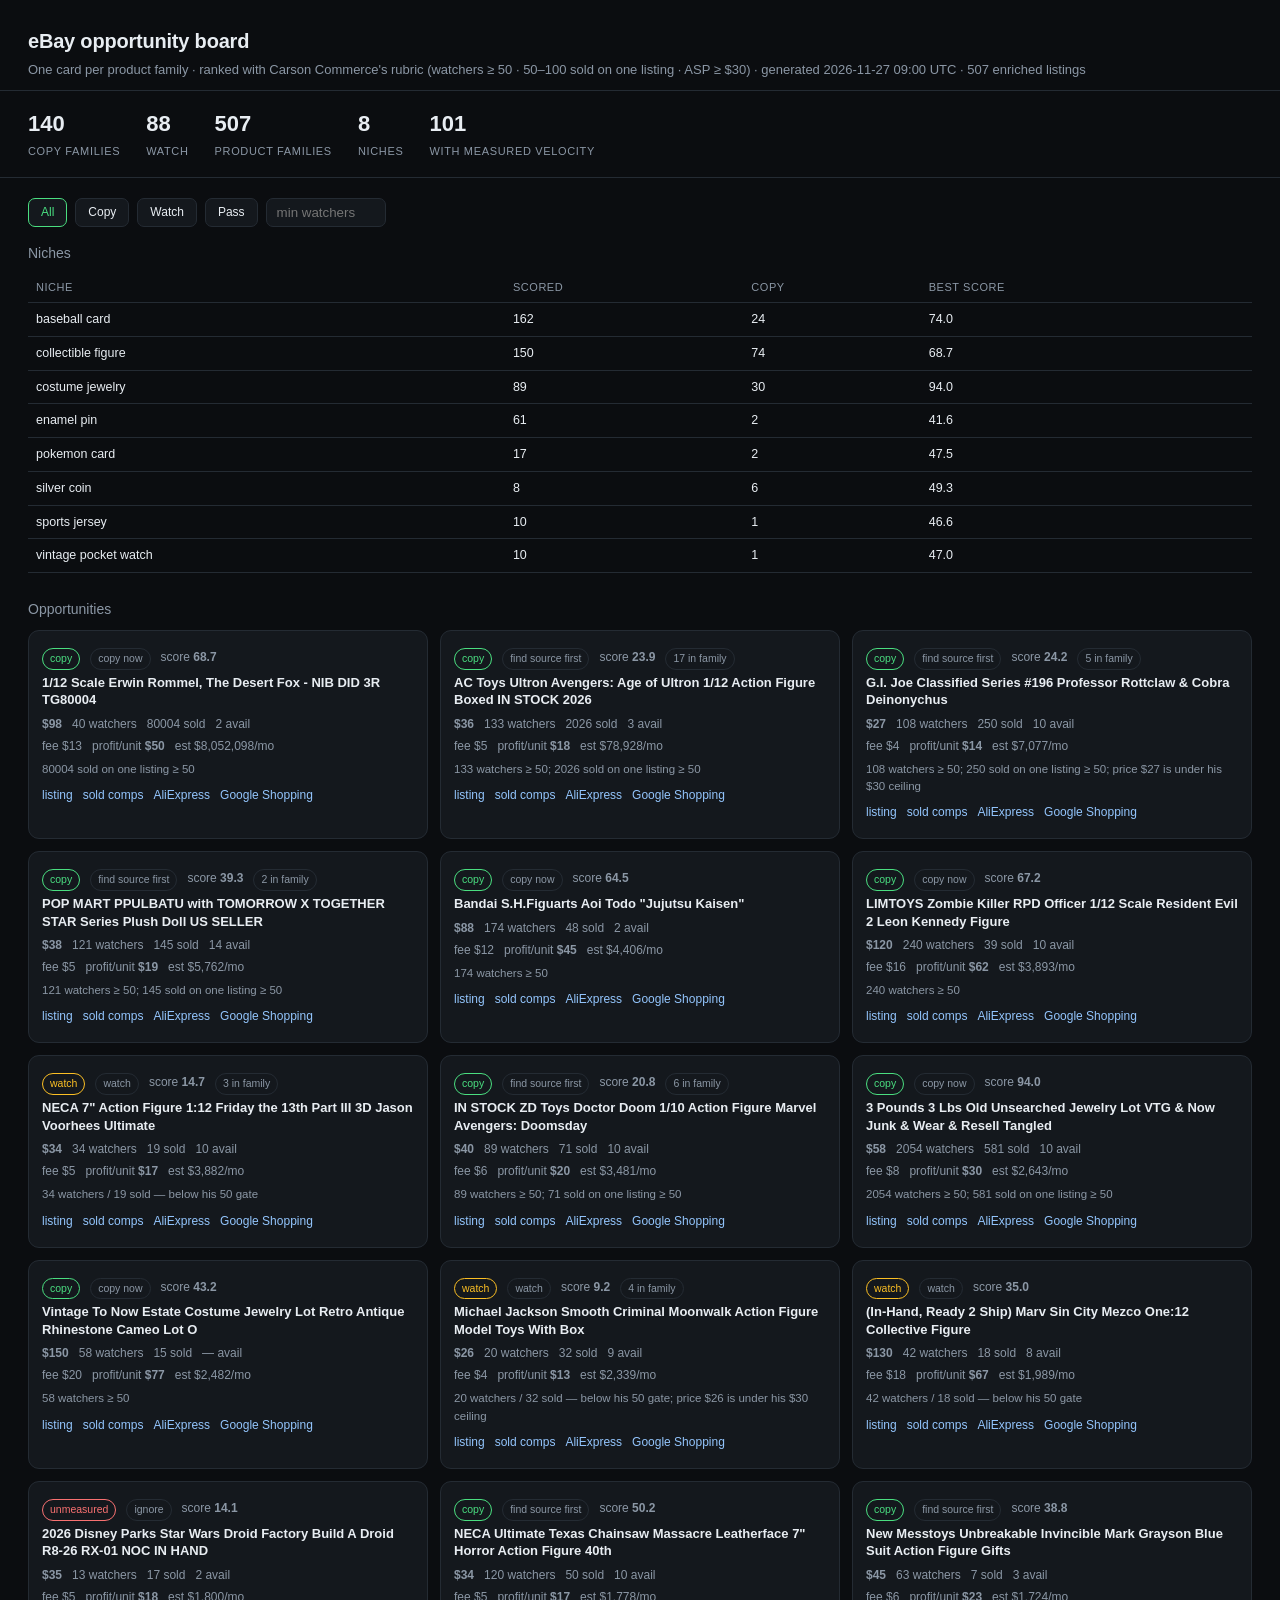
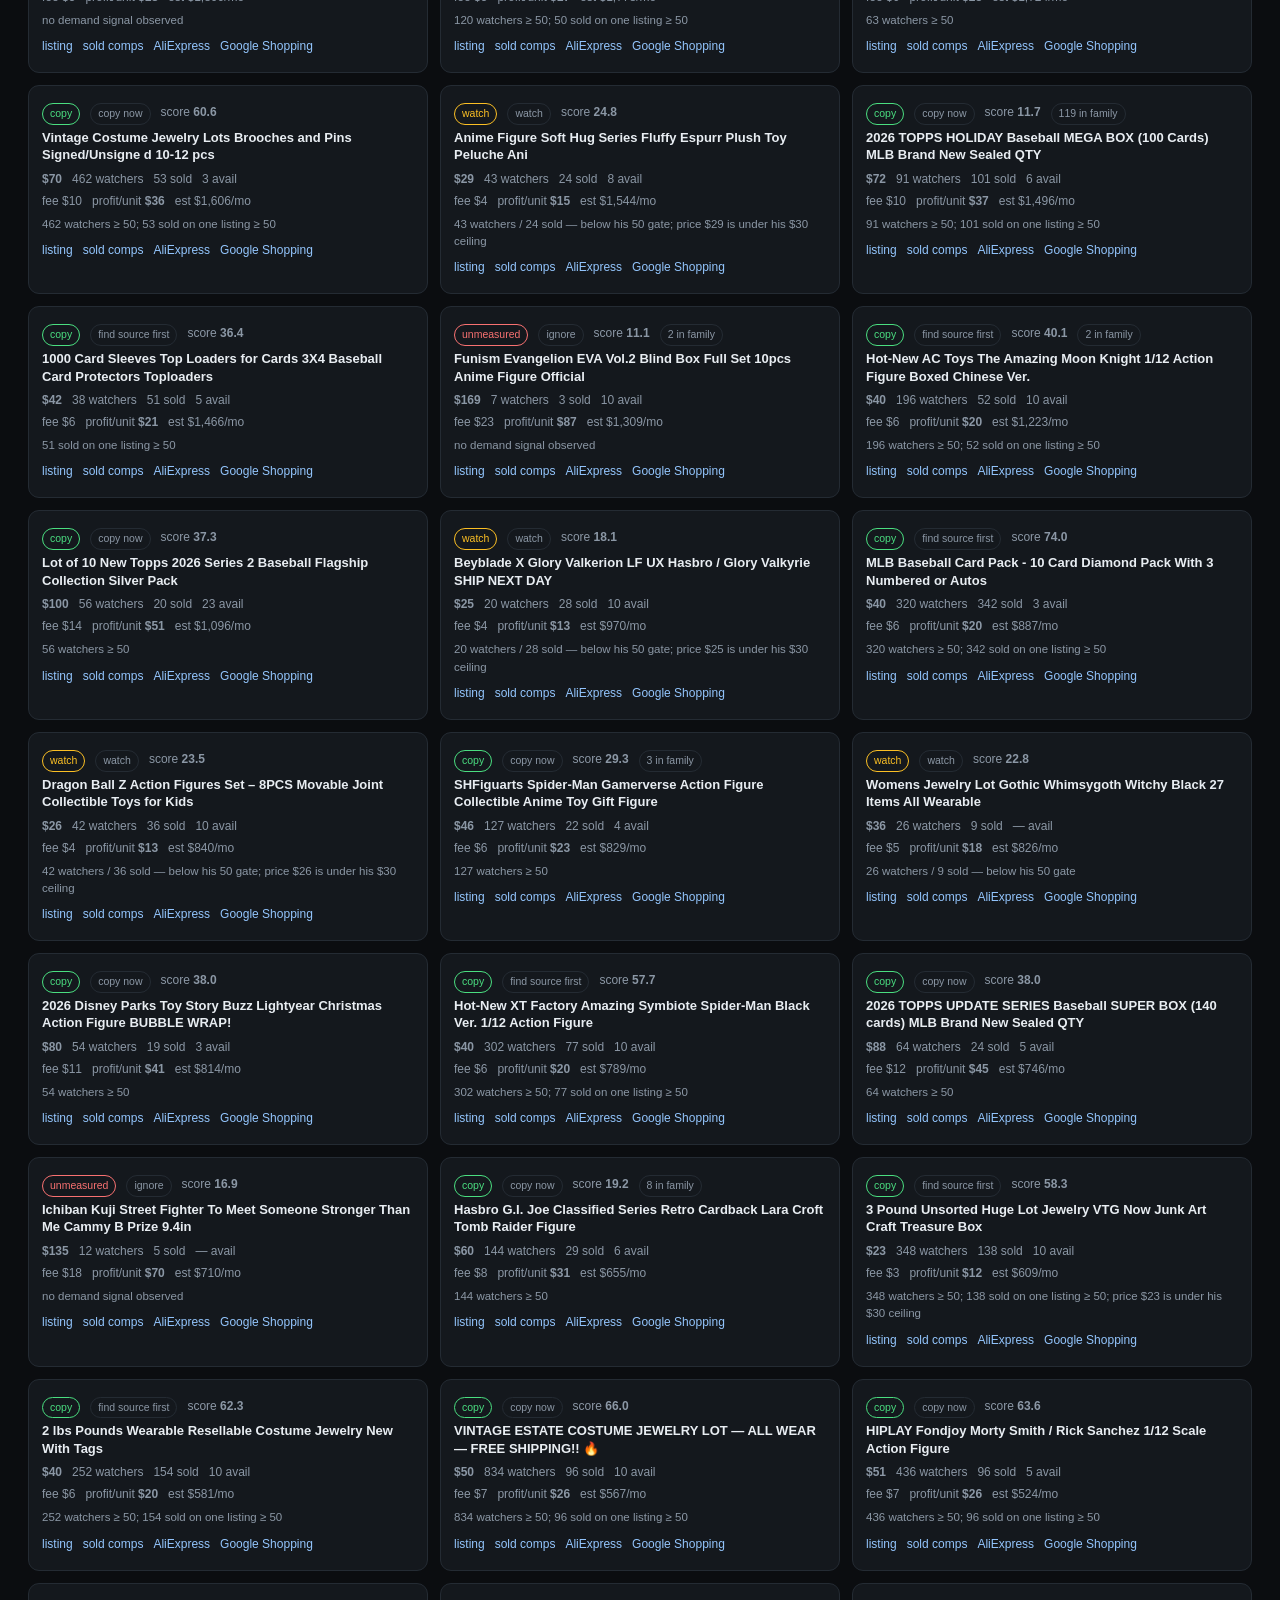
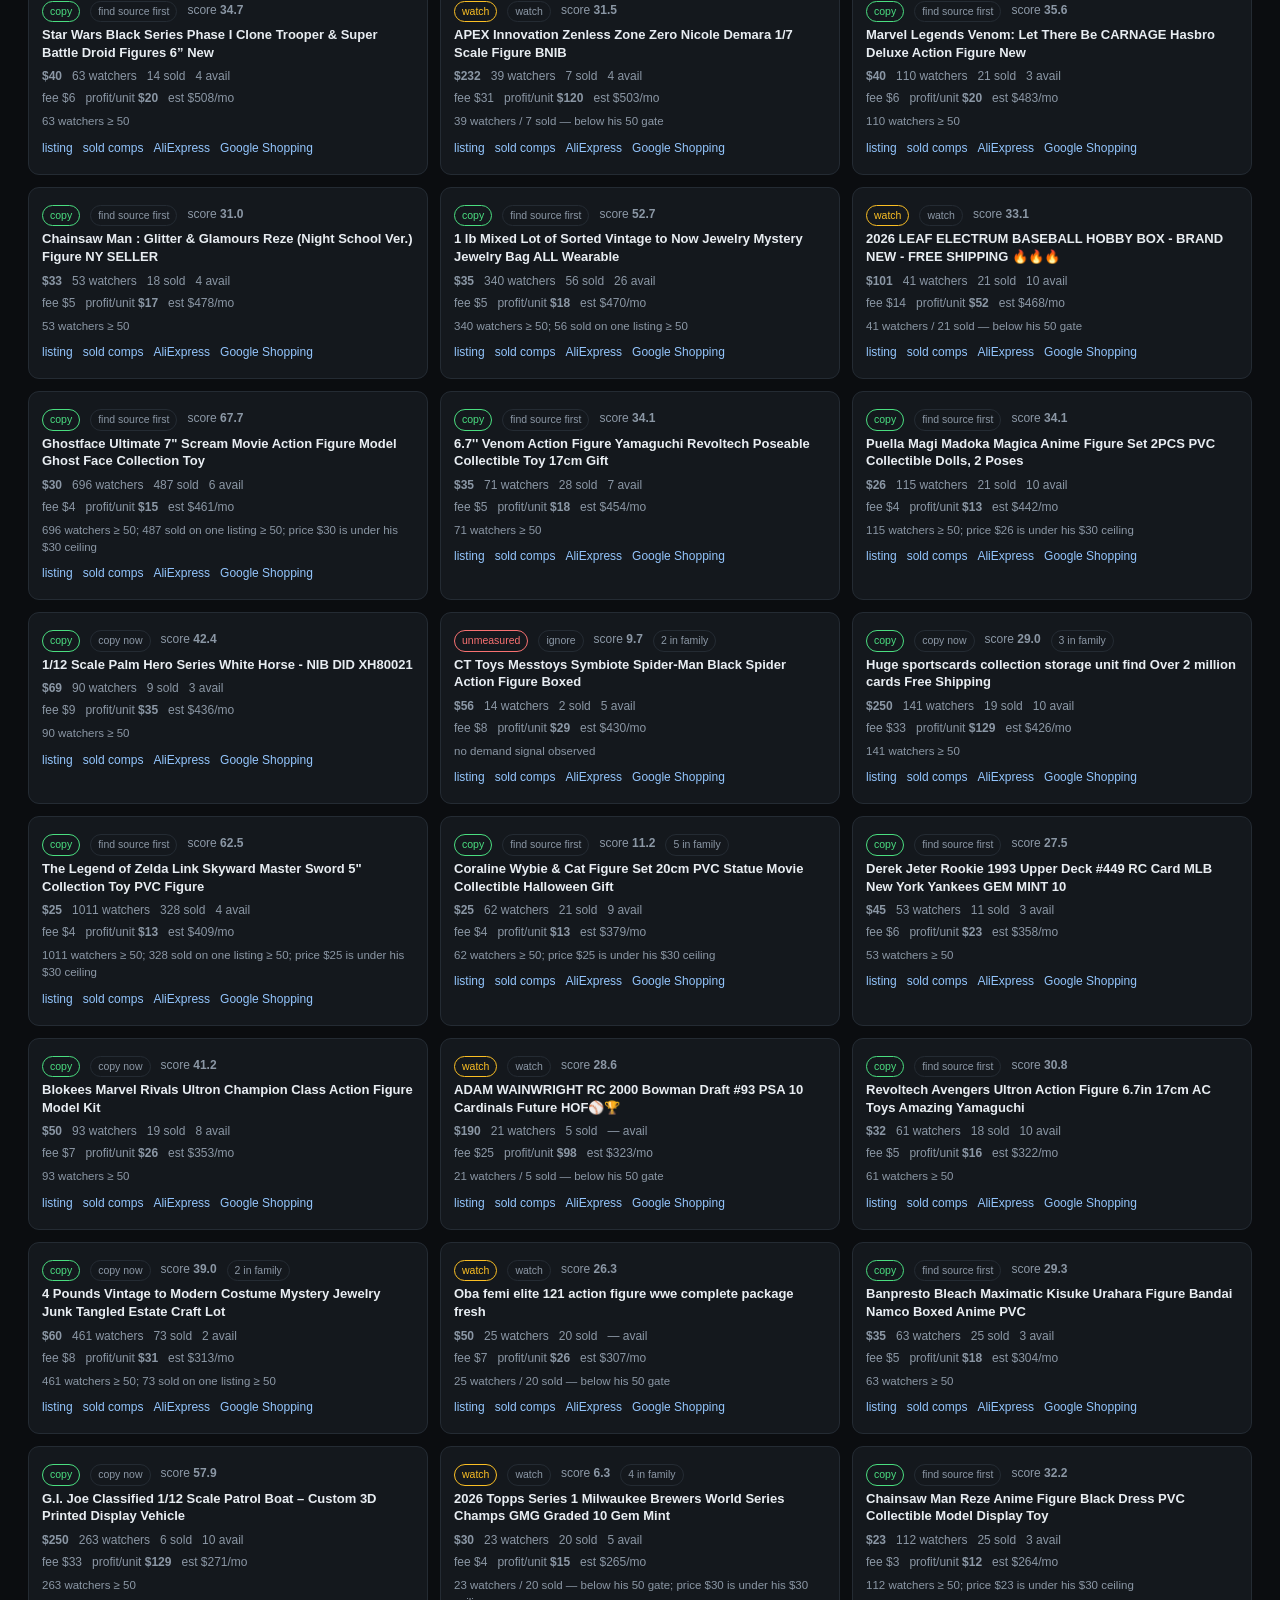
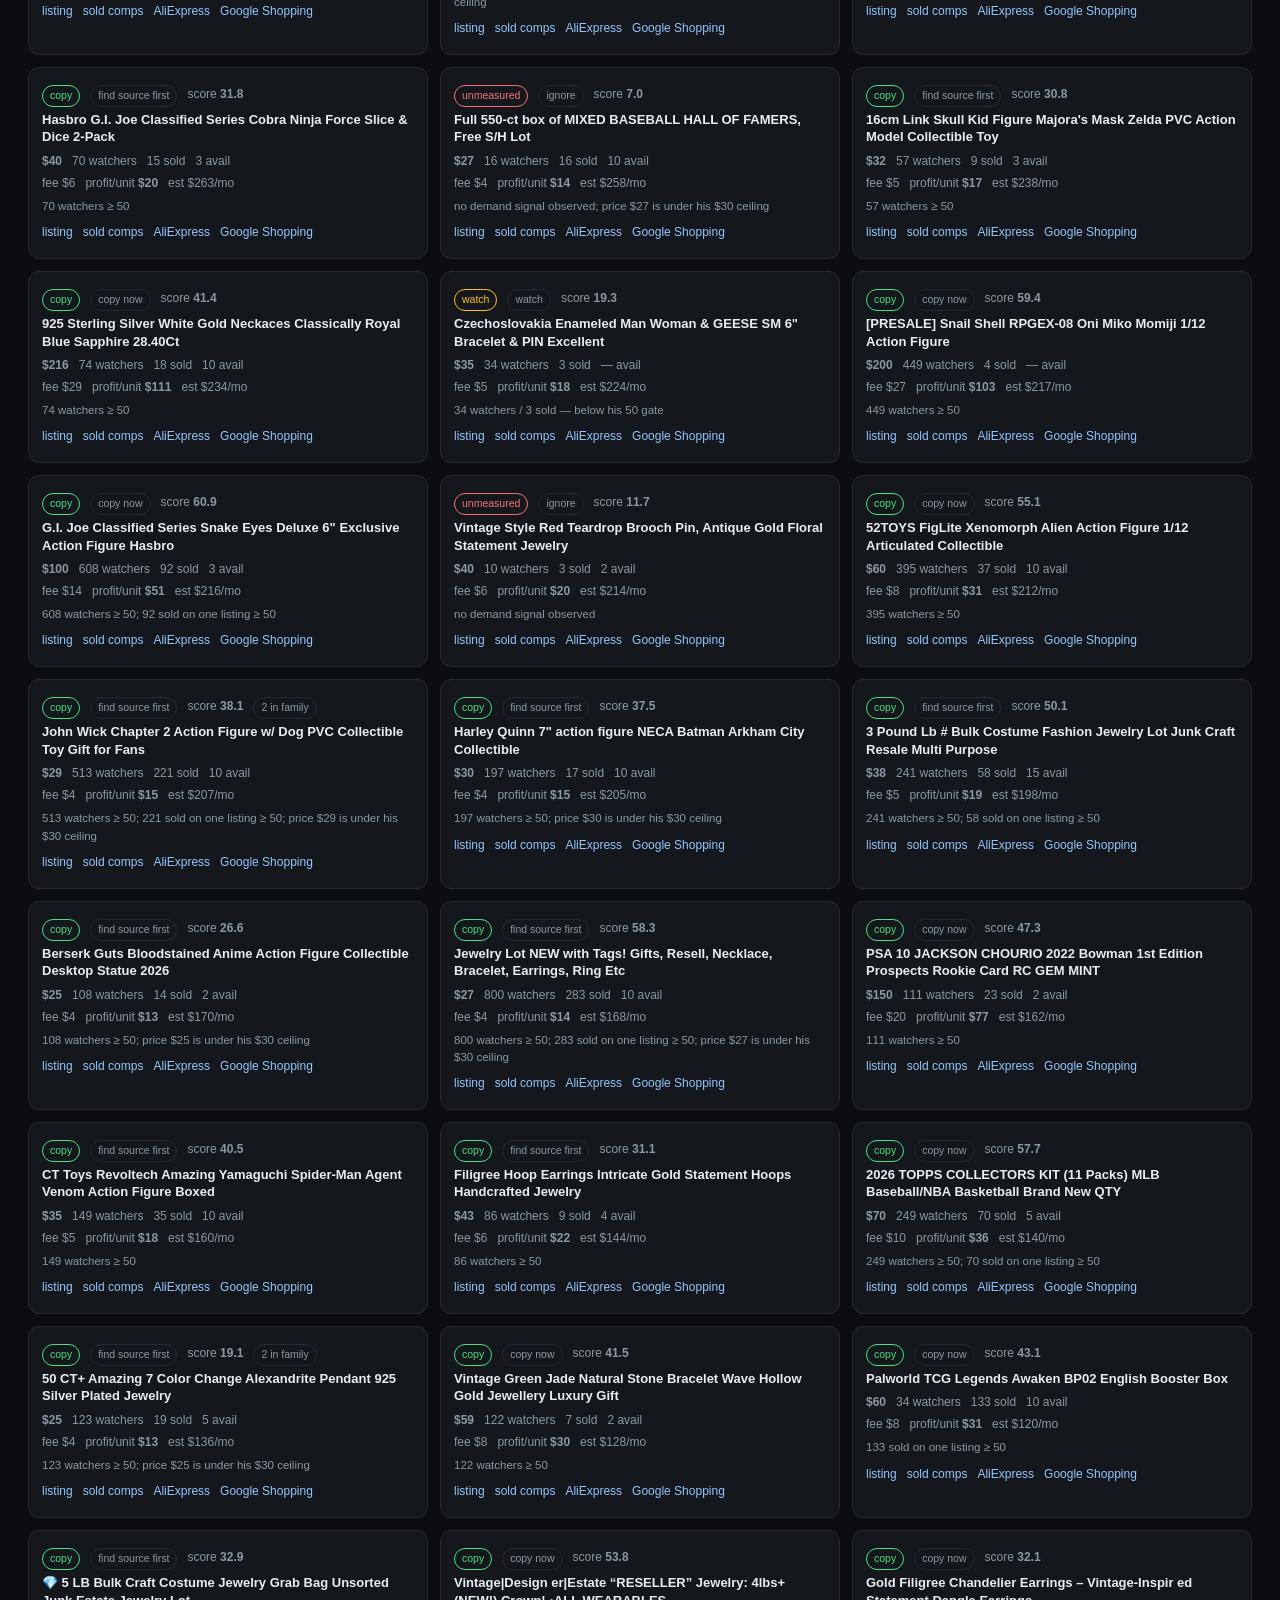
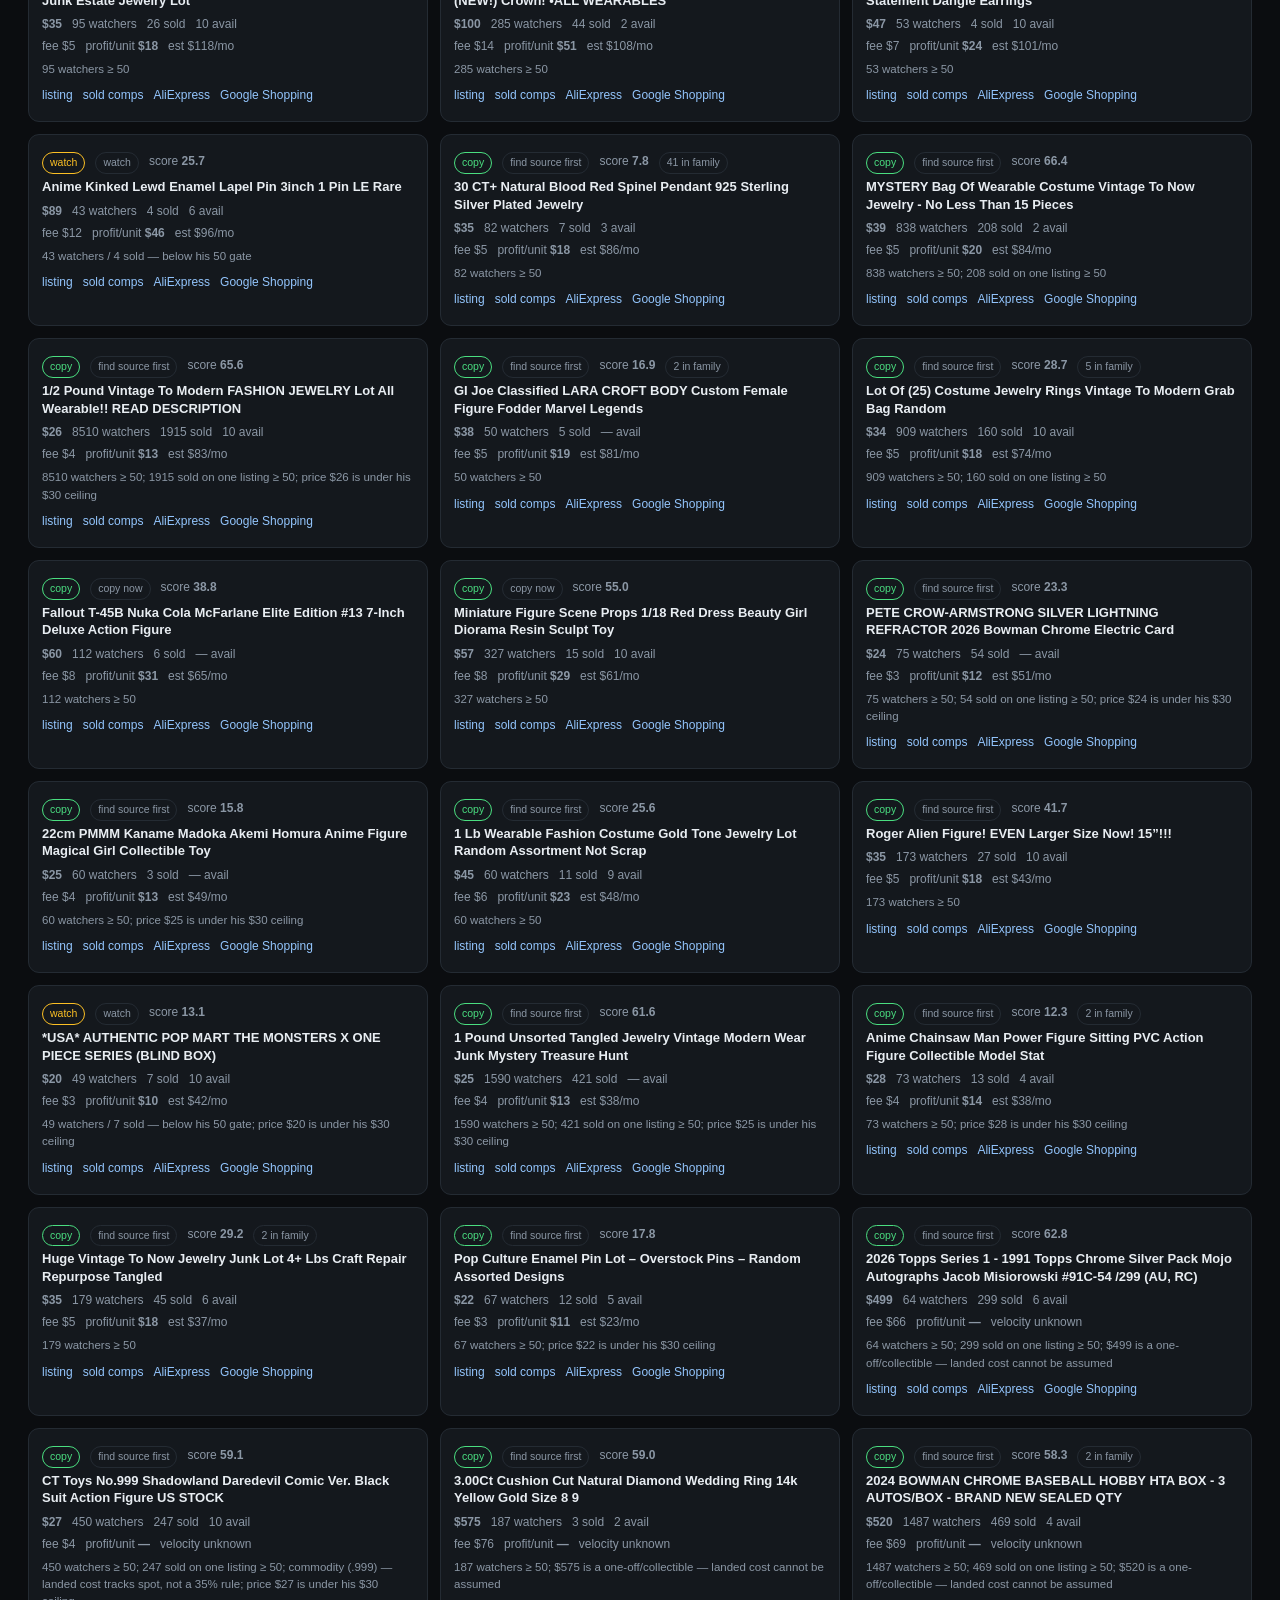
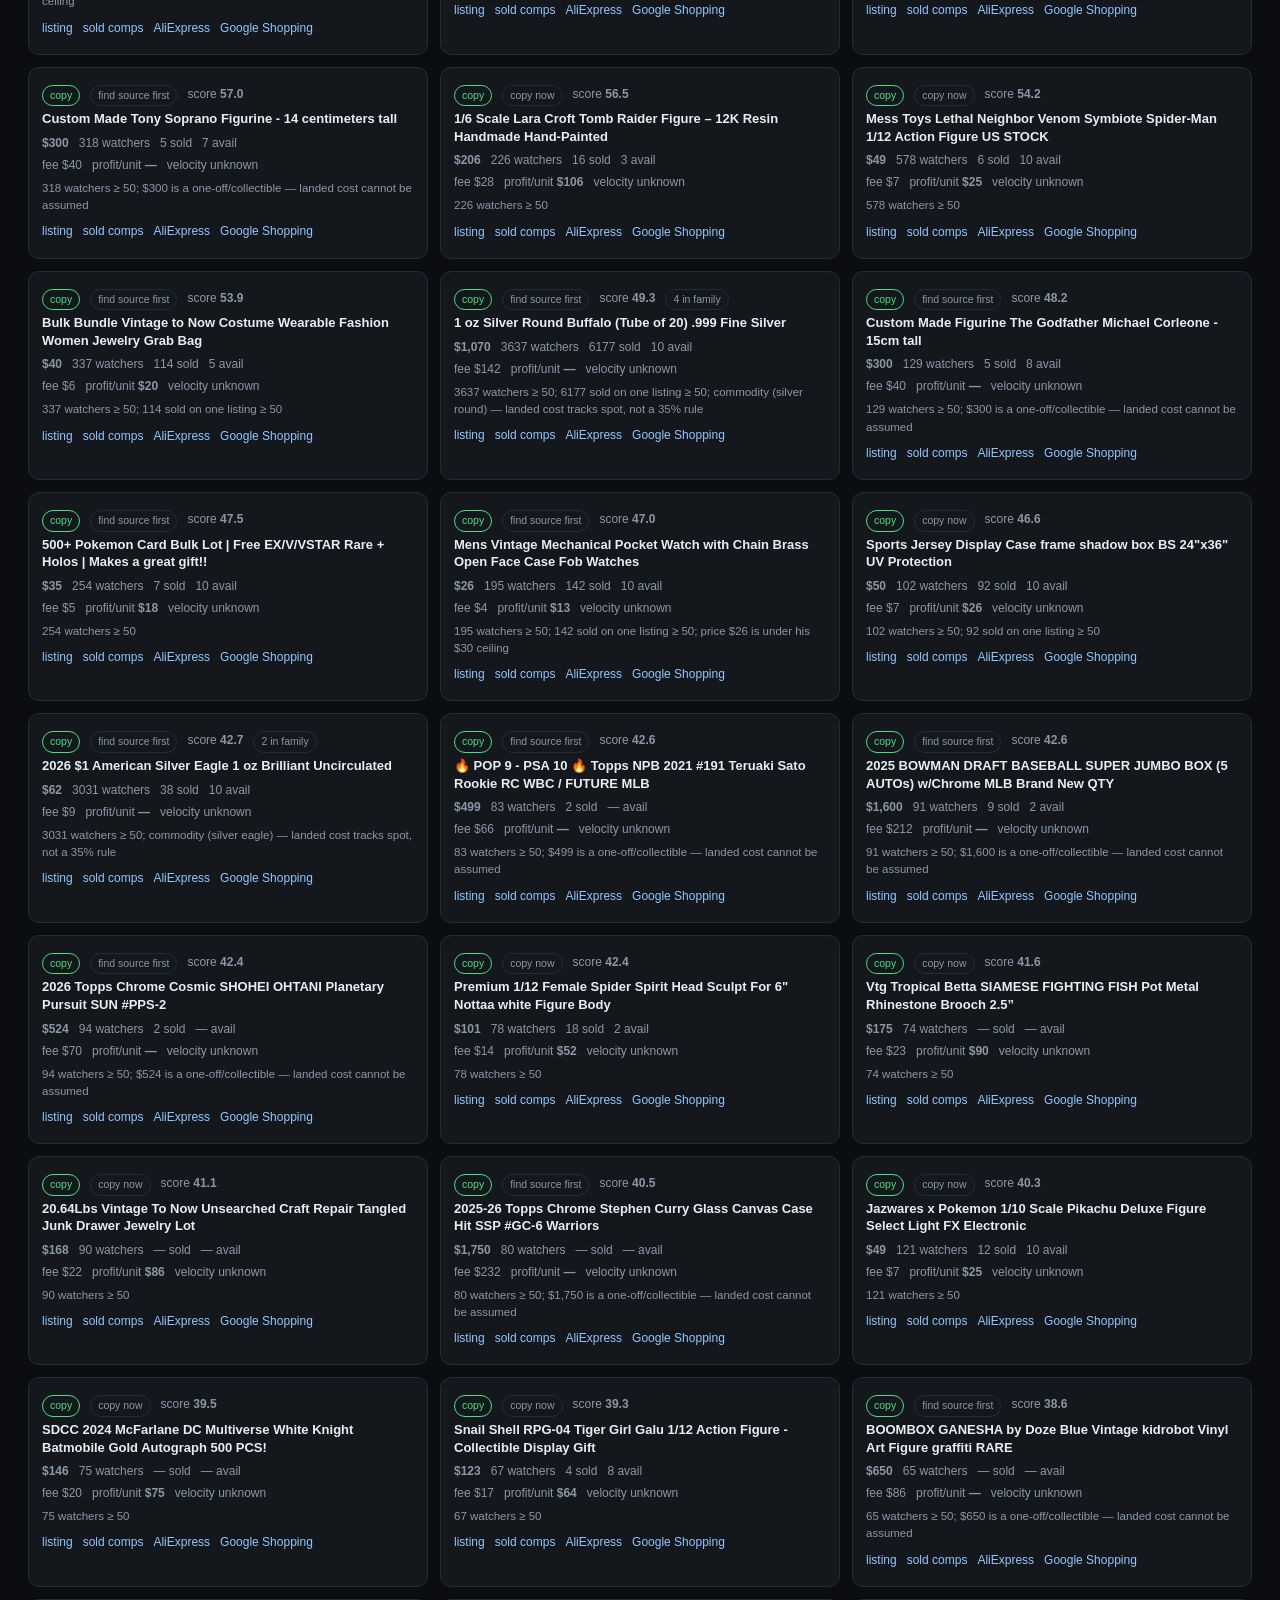
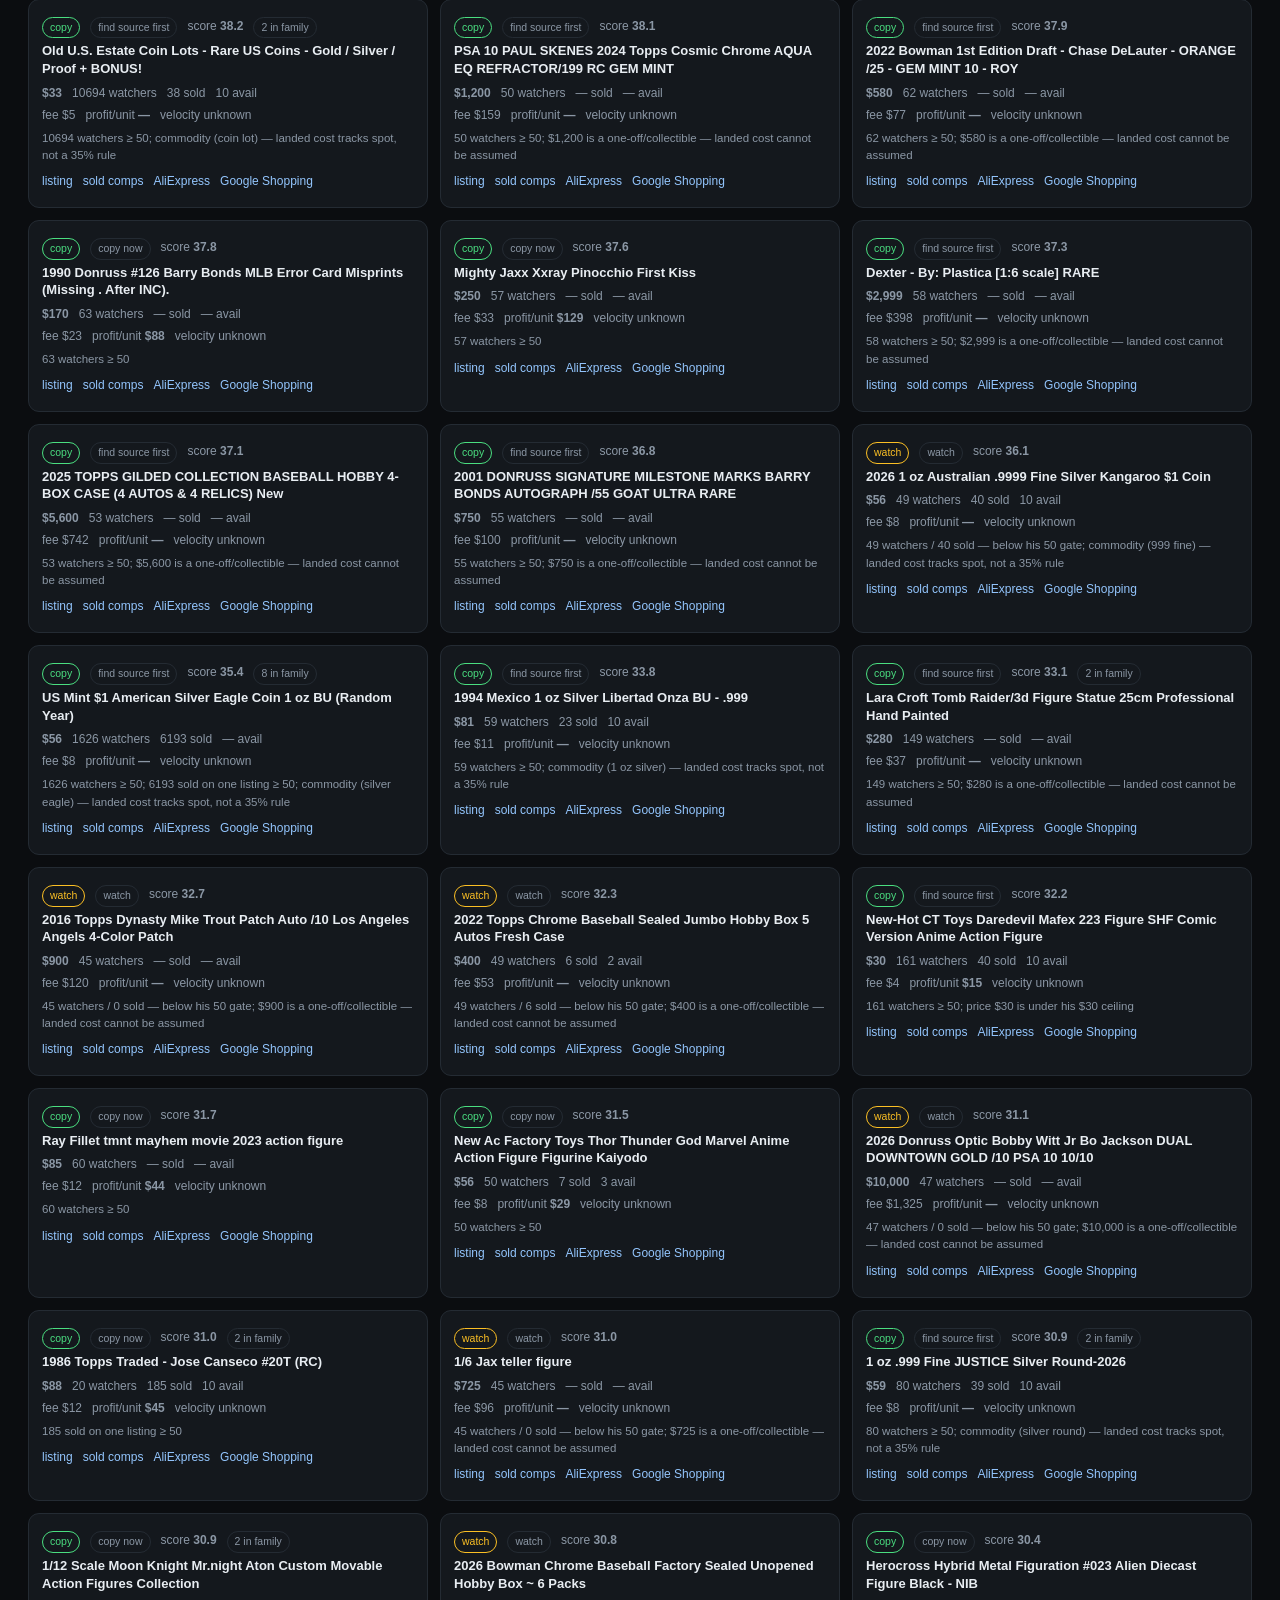
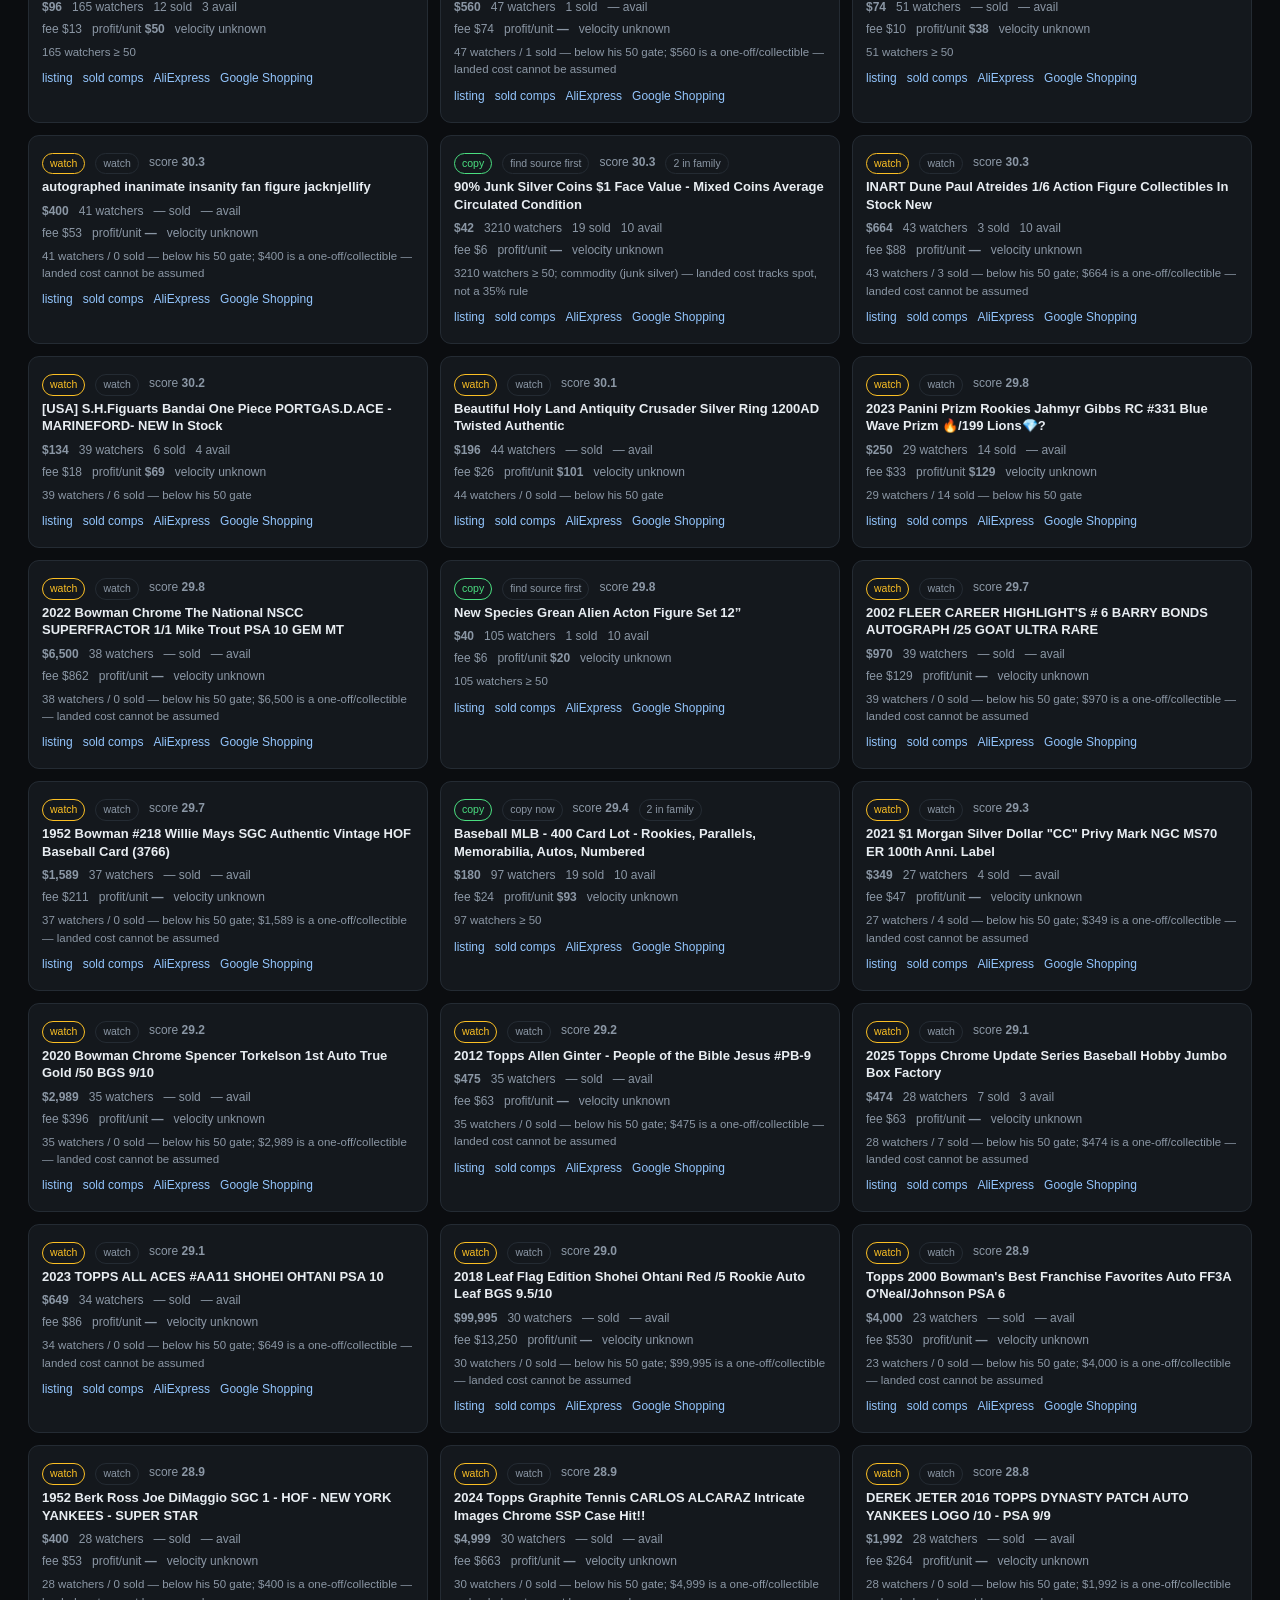
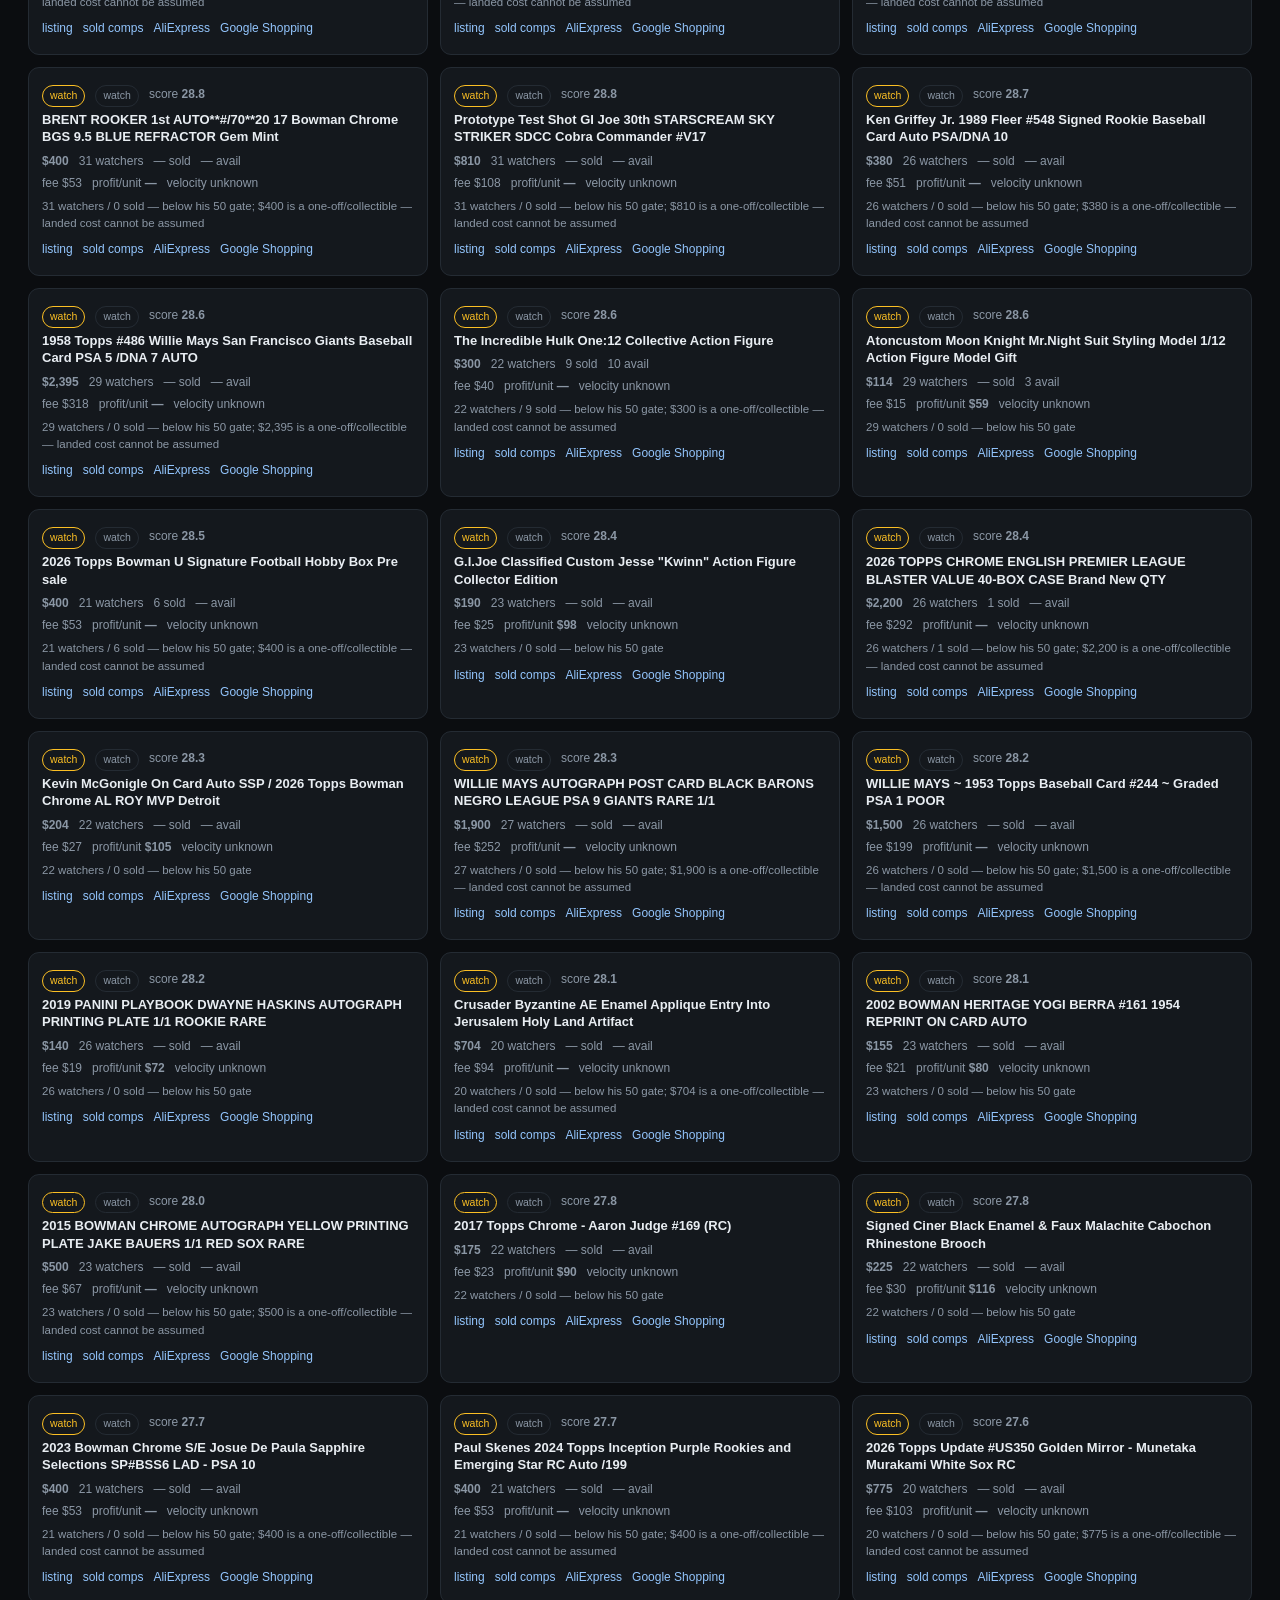
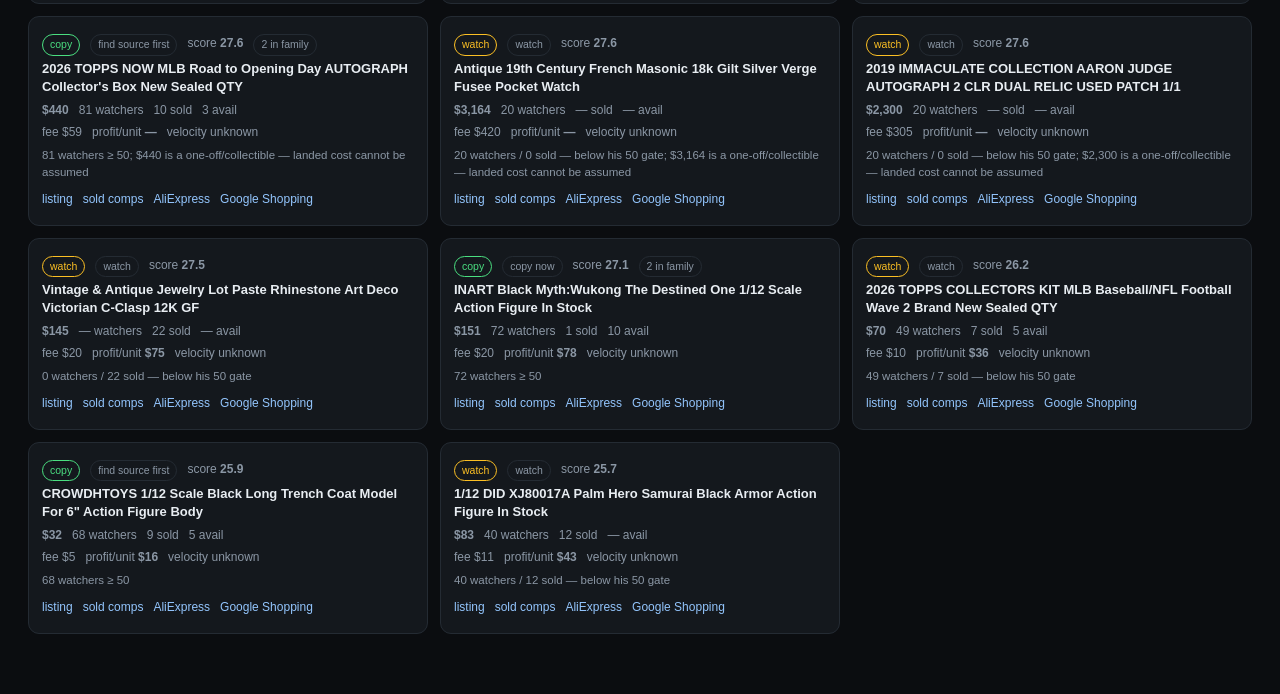
==== commit c1c09be8: "harvest: refresh opportunity board [skip ci]" ====
--- a/docs/opportunities.html
+++ b/docs/opportunities.html
@@ -28,13 +28,13 @@
 </style></head><body>
 <header><h1>eBay opportunity board</h1>
 <div class="sub">One card per product family · ranked with Carson Commerce's rubric (watchers ≥ 50 · 50–100 sold on one listing · ASP ≥ $30)
-· generated 2026-11-26 22:10 UTC · 515 enriched listings</div></header>
+· generated 2026-11-27 09:00 UTC · 507 enriched listings</div></header>
 <div class="kpis">
-  <div class="kpi"><b>146</b><span>copy families</span></div>
-  <div class="kpi"><b>83</b><span>watch</span></div>
-  <div class="kpi"><b>515</b><span>product families</span></div>
+  <div class="kpi"><b>140</b><span>copy families</span></div>
+  <div class="kpi"><b>88</b><span>watch</span></div>
+  <div class="kpi"><b>507</b><span>product families</span></div>
   <div class="kpi"><b>8</b><span>niches</span></div>
-  <div class="kpi"><b>98</b><span>with measured velocity</span></div>
+  <div class="kpi"><b>101</b><span>with measured velocity</span></div>
 </div>
 <main>
 <div class="bar">
@@ -46,7 +46,7 @@
 </div>
 <h2 style="font-size:14px;color:var(--mut);font-weight:500;margin:0 0 8px">Niches</h2>
 <table><thead><tr><th>niche</th><th>scored</th><th>copy</th><th>best score</th></tr></thead><tbody>
-<tr><td>baseball card</td><td>165</td><td>24</td><td>74.2</td></tr><tr><td>collectible figure</td><td>155</td><td>80</td><td>81.9</td></tr><tr><td>costume jewelry</td><td>89</td><td>30</td><td>94.0</td></tr><tr><td>enamel pin</td><td>61</td><td>2</td><td>41.6</td></tr><tr><td>pokemon card</td><td>17</td><td>2</td><td>47.5</td></tr><tr><td>silver coin</td><td>8</td><td>6</td><td>49.3</td></tr><tr><td>sports jersey</td><td>10</td><td>1</td><td>46.6</td></tr><tr><td>vintage pocket watch</td><td>10</td><td>1</td><td>47.0</td></tr>
+<tr><td>baseball card</td><td>162</td><td>24</td><td>74.0</td></tr><tr><td>collectible figure</td><td>150</td><td>74</td><td>68.7</td></tr><tr><td>costume jewelry</td><td>89</td><td>30</td><td>94.0</td></tr><tr><td>enamel pin</td><td>61</td><td>2</td><td>41.6</td></tr><tr><td>pokemon card</td><td>17</td><td>2</td><td>47.5</td></tr><tr><td>silver coin</td><td>8</td><td>6</td><td>49.3</td></tr><tr><td>sports jersey</td><td>10</td><td>1</td><td>46.6</td></tr><tr><td>vintage pocket watch</td><td>10</td><td>1</td><td>47.0</td></tr>
 </tbody></table>
 <h2 style="font-size:14px;color:var(--mut);font-weight:500;margin:0 0 10px">Opportunities</h2>
 <div class="grid" id="grid">
@@ -65,7 +65,7 @@
       <div class="row">
         <span>fee $13</span>
         <span>profit/unit <b>$50</b></span>
-        <span>est $9,290,831/mo</span>
+        <span>est $8,052,098/mo</span>
       </div>
       <div class="why">80004 sold on one listing ≥ 50</div>
       <div class="row" style="margin-top:8px"><a href="https://www.ebay.com/itm/227487653750" target="_blank" rel="noopener">listing</a><a href="https://www.ebay.com/sch/i.html?_nkw=1%2F12+Scale+Erwin+Rommel%2C+The+Desert+Fox+-+NIB+DID+3R+TG80004&LH_Sold=1&LH_Complete=1" target="_blank" rel="noopener">sold comps</a><a href="https://www.aliexpress.com/w/wholesale-1%2F12+Scale+Erwin+Rommel%2C+The+Desert+Fox+-+NIB+DID+3R+TG80004.html" target="_blank" rel="noopener">AliExpress</a><a href="https://www.google.com/search?tbm=shop&q=1%2F12+Scale+Erwin+Rommel%2C+The+Desert+Fox+-+NIB+DID+3R+TG80004" target="_blank" rel="noopener">Google Shopping</a></div>
@@ -90,46 +90,6 @@
       <div class="why">133 watchers ≥ 50; 2026 sold on one listing ≥ 50</div>
       <div class="row" style="margin-top:8px"><a href="https://www.ebay.com/itm/377626996007" target="_blank" rel="noopener">listing</a><a href="https://www.ebay.com/sch/i.html?_nkw=AC+Toys+Ultron+Avengers%3A+Age+of+Ultron+1%2F12+Action+Figure+Boxed+IN+STOCK+2026&LH_Sold=1&LH_Complete=1" target="_blank" rel="noopener">sold comps</a><a href="https://www.aliexpress.com/w/wholesale-AC+Toys+Ultron+Avengers%3A+Age+of+Ultron+1%2F12+Action+Figure+Boxed+IN+STOCK+2026.html" target="_blank" rel="noopener">AliExpress</a><a href="https://www.google.com/search?tbm=shop&q=AC+Toys+Ultron+Avengers%3A+Age+of+Ultron+1%2F12+Action+Figure+Boxed+IN+STOCK+2026" target="_blank" rel="noopener">Google Shopping</a></div>
     </div>
-    <div class="card" data-verdict="copy" data-niche="collectible figure" data-watch="2548">
-      <div class="row"><span class="pill copy">copy</span>
-        <span class="pill">find source first</span>
-        <span>score <b>57.7</b></span>
-        <span class="pill">2 in family</span></div>
-      <h3>Gambit X-Men Comic Version w/Accessory 6&quot; Action Figure CT Toys #131 New Box</h3>
-      <div class="row">
-        <span><b>$43</b></span>
-        <span>2548 watchers</span>
-        <span>686 sold</span>
-        <span>4 avail</span>
-      </div>
-      <div class="row">
-        <span>fee $6</span>
-        <span>profit/unit <b>$22</b></span>
-        <span>est $30,764/mo</span>
-      </div>
-      <div class="why">2548 watchers ≥ 50; 686 sold on one listing ≥ 50</div>
-      <div class="row" style="margin-top:8px"><a href="https://www.ebay.com/itm/357251721741" target="_blank" rel="noopener">listing</a><a href="https://www.ebay.com/sch/i.html?_nkw=Gambit+X-Men+Comic+Version+w%2FAccessory+6%22+Action+Figure+CT+Toys+%23131+New+Box&LH_Sold=1&LH_Complete=1" target="_blank" rel="noopener">sold comps</a><a href="https://www.aliexpress.com/w/wholesale-Gambit+X-Men+Comic+Version+w%2FAccessory+6%22+Action+Figure+CT+Toys+%23131+New+Box.html" target="_blank" rel="noopener">AliExpress</a><a href="https://www.google.com/search?tbm=shop&q=Gambit+X-Men+Comic+Version+w%2FAccessory+6%22+Action+Figure+CT+Toys+%23131+New+Box" target="_blank" rel="noopener">Google Shopping</a></div>
-    </div>
-    <div class="card" data-verdict="copy" data-niche="collectible figure" data-watch="248">
-      <div class="row"><span class="pill copy">copy</span>
-        <span class="pill">copy now</span>
-        <span>score <b>46.8</b></span>
-        <span class="pill">2 in family</span></div>
-      <h3>In Stock MESS TOYS Unbreakable Invincible Blue &amp; Black Suit 1/12 Action Figure</h3>
-      <div class="row">
-        <span><b>$45</b></span>
-        <span>248 watchers</span>
-        <span>71 sold</span>
-        <span>10 avail</span>
-      </div>
-      <div class="row">
-        <span>fee $6</span>
-        <span>profit/unit <b>$23</b></span>
-        <span>est $7,876/mo</span>
-      </div>
-      <div class="why">248 watchers ≥ 50; 71 sold on one listing ≥ 50</div>
-      <div class="row" style="margin-top:8px"><a href="https://www.ebay.com/itm/398446452845" target="_blank" rel="noopener">listing</a><a href="https://www.ebay.com/sch/i.html?_nkw=In+Stock+MESS+TOYS+Unbreakable+Invincible+Blue+%26+Black+Suit+1%2F12+Action+Figure&LH_Sold=1&LH_Complete=1" target="_blank" rel="noopener">sold comps</a><a href="https://www.aliexpress.com/w/wholesale-In+Stock+MESS+TOYS+Unbreakable+Invincible+Blue+%26+Black+Suit+1%2F12+Action+Figure.html" target="_blank" rel="noopener">AliExpress</a><a href="https://www.google.com/search?tbm=shop&q=In+Stock+MESS+TOYS+Unbreakable+Invincible+Blue+%26+Black+Suit+1%2F12+Action+Figure" target="_blank" rel="noopener">Google Shopping</a></div>
-    </div>
     <div class="card" data-verdict="copy" data-niche="collectible figure" data-watch="108">
       <div class="row"><span class="pill copy">copy</span>
         <span class="pill">find source first</span>
@@ -210,6 +170,26 @@
       <div class="why">240 watchers ≥ 50</div>
       <div class="row" style="margin-top:8px"><a href="https://www.ebay.com/itm/840086998108" target="_blank" rel="noopener">listing</a><a href="https://www.ebay.com/sch/i.html?_nkw=LIMTOYS+Zombie+Killer+RPD+Officer+1%2F12+Scale+Resident+Evil+2+Leon+Kennedy+Figure&LH_Sold=1&LH_Complete=1" target="_blank" rel="noopener">sold comps</a><a href="https://www.aliexpress.com/w/wholesale-LIMTOYS+Zombie+Killer+RPD+Officer+1%2F12+Scale+Resident+Evil+2+Leon+Kennedy+Figure.html" target="_blank" rel="noopener">AliExpress</a><a href="https://www.google.com/search?tbm=shop&q=LIMTOYS+Zombie+Killer+RPD+Officer+1%2F12+Scale+Resident+Evil+2+Leon+Kennedy+Figure" target="_blank" rel="noopener">Google Shopping</a></div>
     </div>
+    <div class="card" data-verdict="watch" data-niche="collectible figure" data-watch="34">
+      <div class="row"><span class="pill watch">watch</span>
+        <span class="pill">watch</span>
+        <span>score <b>14.7</b></span>
+        <span class="pill">3 in family</span></div>
+      <h3>NECA 7&quot; Action Figure 1:12 Friday the 13th Part III 3D Jason Voorhees Ultimate</h3>
+      <div class="row">
+        <span><b>$34</b></span>
+        <span>34 watchers</span>
+        <span>19 sold</span>
+        <span>10 avail</span>
+      </div>
+      <div class="row">
+        <span>fee $5</span>
+        <span>profit/unit <b>$17</b></span>
+        <span>est $3,882/mo</span>
+      </div>
+      <div class="why">34 watchers / 19 sold — below his 50 gate</div>
+      <div class="row" style="margin-top:8px"><a href="https://www.ebay.com/itm/800952732069" target="_blank" rel="noopener">listing</a><a href="https://www.ebay.com/sch/i.html?_nkw=NECA+7%22+Action+Figure+1%3A12+Friday+the+13th+Part+III+3D+Jason+Voorhees+Ultimate&LH_Sold=1&LH_Complete=1" target="_blank" rel="noopener">sold comps</a><a href="https://www.aliexpress.com/w/wholesale-NECA+7%22+Action+Figure+1%3A12+Friday+the+13th+Part+III+3D+Jason+Voorhees+Ultimate.html" target="_blank" rel="noopener">AliExpress</a><a href="https://www.google.com/search?tbm=shop&q=NECA+7%22+Action+Figure+1%3A12+Friday+the+13th+Part+III+3D+Jason+Voorhees+Ultimate" target="_blank" rel="noopener">Google Shopping</a></div>
+    </div>
     <div class="card" data-verdict="copy" data-niche="collectible figure" data-watch="89">
       <div class="row"><span class="pill copy">copy</span>
         <span class="pill">find source first</span>
@@ -230,10 +210,70 @@
       <div class="why">89 watchers ≥ 50; 71 sold on one listing ≥ 50</div>
       <div class="row" style="margin-top:8px"><a href="https://www.ebay.com/itm/920120129856" target="_blank" rel="noopener">listing</a><a href="https://www.ebay.com/sch/i.html?_nkw=IN+STOCK+ZD+Toys+Doctor+Doom+1%2F10+Action+Figure+Marvel+Avengers%3A+Doomsday&LH_Sold=1&LH_Complete=1" target="_blank" rel="noopener">sold comps</a><a href="https://www.aliexpress.com/w/wholesale-IN+STOCK+ZD+Toys+Doctor+Doom+1%2F10+Action+Figure+Marvel+Avengers%3A+Doomsday.html" target="_blank" rel="noopener">AliExpress</a><a href="https://www.google.com/search?tbm=shop&q=IN+STOCK+ZD+Toys+Doctor+Doom+1%2F10+Action+Figure+Marvel+Avengers%3A+Doomsday" target="_blank" rel="noopener">Google Shopping</a></div>
     </div>
+    <div class="card" data-verdict="copy" data-niche="costume jewelry" data-watch="2054">
+      <div class="row"><span class="pill copy">copy</span>
+        <span class="pill">copy now</span>
+        <span>score <b>94.0</b></span>
+        </div>
+      <h3>3 Pounds 3 Lbs Old Unsearched Jewelry Lot VTG &amp; Now Junk &amp; Wear &amp; Resell Tangled</h3>
+      <div class="row">
+        <span><b>$58</b></span>
+        <span>2054 watchers</span>
+        <span>581 sold</span>
+        <span>10 avail</span>
+      </div>
+      <div class="row">
+        <span>fee $8</span>
+        <span>profit/unit <b>$30</b></span>
+        <span>est $2,643/mo</span>
+      </div>
+      <div class="why">2054 watchers ≥ 50; 581 sold on one listing ≥ 50</div>
+      <div class="row" style="margin-top:8px"><a href="https://www.ebay.com/itm/188576073362" target="_blank" rel="noopener">listing</a><a href="https://www.ebay.com/sch/i.html?_nkw=3+Pounds+3+Lbs+Old+Unsearched+Jewelry+Lot+VTG+%26+Now+Junk+%26+Wear+%26+Resell+Tangled&LH_Sold=1&LH_Complete=1" target="_blank" rel="noopener">sold comps</a><a href="https://www.aliexpress.com/w/wholesale-3+Pounds+3+Lbs+Old+Unsearched+Jewelry+Lot+VTG+%26+Now+Junk+%26+Wear+%26+Resell+Tangled.html" target="_blank" rel="noopener">AliExpress</a><a href="https://www.google.com/search?tbm=shop&q=3+Pounds+3+Lbs+Old+Unsearched+Jewelry+Lot+VTG+%26+Now+Junk+%26+Wear+%26+Resell+Tangled" target="_blank" rel="noopener">Google Shopping</a></div>
+    </div>
+    <div class="card" data-verdict="copy" data-niche="costume jewelry" data-watch="58">
+      <div class="row"><span class="pill copy">copy</span>
+        <span class="pill">copy now</span>
+        <span>score <b>43.2</b></span>
+        </div>
+      <h3>Vintage To Now Estate Costume Jewelry Lot Retro Antique Rhinestone Cameo Lot O</h3>
+      <div class="row">
+        <span><b>$150</b></span>
+        <span>58 watchers</span>
+        <span>15 sold</span>
+        <span>— avail</span>
+      </div>
+      <div class="row">
+        <span>fee $20</span>
+        <span>profit/unit <b>$77</b></span>
+        <span>est $2,482/mo</span>
+      </div>
+      <div class="why">58 watchers ≥ 50</div>
+      <div class="row" style="margin-top:8px"><a href="https://www.ebay.com/itm/257839049864" target="_blank" rel="noopener">listing</a><a href="https://www.ebay.com/sch/i.html?_nkw=Vintage+To+Now+Estate+Costume+Jewelry+Lot+Retro+Antique+Rhinestone+Cameo+Lot+O&LH_Sold=1&LH_Complete=1" target="_blank" rel="noopener">sold comps</a><a href="https://www.aliexpress.com/w/wholesale-Vintage+To+Now+Estate+Costume+Jewelry+Lot+Retro+Antique+Rhinestone+Cameo+Lot+O.html" target="_blank" rel="noopener">AliExpress</a><a href="https://www.google.com/search?tbm=shop&q=Vintage+To+Now+Estate+Costume+Jewelry+Lot+Retro+Antique+Rhinestone+Cameo+Lot+O" target="_blank" rel="noopener">Google Shopping</a></div>
+    </div>
+    <div class="card" data-verdict="watch" data-niche="collectible figure" data-watch="20">
+      <div class="row"><span class="pill watch">watch</span>
+        <span class="pill">watch</span>
+        <span>score <b>9.2</b></span>
+        <span class="pill">4 in family</span></div>
+      <h3>Michael Jackson Smooth Criminal Moonwalk Action Figure Model Toys With Box</h3>
+      <div class="row">
+        <span><b>$26</b></span>
+        <span>20 watchers</span>
+        <span>32 sold</span>
+        <span>9 avail</span>
+      </div>
+      <div class="row">
+        <span>fee $4</span>
+        <span>profit/unit <b>$13</b></span>
+        <span>est $2,339/mo</span>
+      </div>
+      <div class="why">20 watchers / 32 sold — below his 50 gate; price $26 is under his $30 ceiling</div>
+      <div class="row" style="margin-top:8px"><a href="https://www.ebay.com/itm/206688981634" target="_blank" rel="noopener">listing</a><a href="https://www.ebay.com/sch/i.html?_nkw=Michael+Jackson+Smooth+Criminal+Moonwalk+Action+Figure+Model+Toys+With+Box&LH_Sold=1&LH_Complete=1" target="_blank" rel="noopener">sold comps</a><a href="https://www.aliexpress.com/w/wholesale-Michael+Jackson+Smooth+Criminal+Moonwalk+Action+Figure+Model+Toys+With+Box.html" target="_blank" rel="noopener">AliExpress</a><a href="https://www.google.com/search?tbm=shop&q=Michael+Jackson+Smooth+Criminal+Moonwalk+Action+Figure+Model+Toys+With+Box" target="_blank" rel="noopener">Google Shopping</a></div>
+    </div>
     <div class="card" data-verdict="watch" data-niche="collectible figure" data-watch="42">
       <div class="row"><span class="pill watch">watch</span>
         <span class="pill">watch</span>
-        <span>score <b>36.9</b></span>
+        <span>score <b>35.0</b></span>
         </div>
       <h3>(In-Hand, Ready 2 Ship) Marv Sin City Mezco One:12 Collective Figure</h3>
       <div class="row">
@@ -245,70 +285,10 @@
       <div class="row">
         <span>fee $18</span>
         <span>profit/unit <b>$67</b></span>
-        <span>est $3,034/mo</span>
+        <span>est $1,989/mo</span>
       </div>
       <div class="why">42 watchers / 18 sold — below his 50 gate</div>
       <div class="row" style="margin-top:8px"><a href="https://www.ebay.com/itm/820362527524" target="_blank" rel="noopener">listing</a><a href="https://www.ebay.com/sch/i.html?_nkw=%28In-Hand%2C+Ready+2+Ship%29+Marv+Sin+City+Mezco+One%3A12+Collective+Figure&LH_Sold=1&LH_Complete=1" target="_blank" rel="noopener">sold comps</a><a href="https://www.aliexpress.com/w/wholesale-%28In-Hand%2C+Ready+2+Ship%29+Marv+Sin+City+Mezco+One%3A12+Collective+Figure.html" target="_blank" rel="noopener">AliExpress</a><a href="https://www.google.com/search?tbm=shop&q=%28In-Hand%2C+Ready+2+Ship%29+Marv+Sin+City+Mezco+One%3A12+Collective+Figure" target="_blank" rel="noopener">Google Shopping</a></div>
-    </div>
-    <div class="card" data-verdict="copy" data-niche="costume jewelry" data-watch="2050">
-      <div class="row"><span class="pill copy">copy</span>
-        <span class="pill">copy now</span>
-        <span>score <b>94.0</b></span>
-        </div>
-      <h3>3 Pounds 3 Lbs Old Unsearched Jewelry Lot VTG &amp; Now Junk &amp; Wear &amp; Resell Tangled</h3>
-      <div class="row">
-        <span><b>$58</b></span>
-        <span>2050 watchers</span>
-        <span>579 sold</span>
-        <span>10 avail</span>
-      </div>
-      <div class="row">
-        <span>fee $8</span>
-        <span>profit/unit <b>$30</b></span>
-        <span>est $2,571/mo</span>
-      </div>
-      <div class="why">2050 watchers ≥ 50; 579 sold on one listing ≥ 50</div>
-      <div class="row" style="margin-top:8px"><a href="https://www.ebay.com/itm/188576073362" target="_blank" rel="noopener">listing</a><a href="https://www.ebay.com/sch/i.html?_nkw=3+Pounds+3+Lbs+Old+Unsearched+Jewelry+Lot+VTG+%26+Now+Junk+%26+Wear+%26+Resell+Tangled&LH_Sold=1&LH_Complete=1" target="_blank" rel="noopener">sold comps</a><a href="https://www.aliexpress.com/w/wholesale-3+Pounds+3+Lbs+Old+Unsearched+Jewelry+Lot+VTG+%26+Now+Junk+%26+Wear+%26+Resell+Tangled.html" target="_blank" rel="noopener">AliExpress</a><a href="https://www.google.com/search?tbm=shop&q=3+Pounds+3+Lbs+Old+Unsearched+Jewelry+Lot+VTG+%26+Now+Junk+%26+Wear+%26+Resell+Tangled" target="_blank" rel="noopener">Google Shopping</a></div>
-    </div>
-    <div class="card" data-verdict="copy" data-niche="costume jewelry" data-watch="58">
-      <div class="row"><span class="pill copy">copy</span>
-        <span class="pill">copy now</span>
-        <span>score <b>43.2</b></span>
-        </div>
-      <h3>Vintage To Now Estate Costume Jewelry Lot Retro Antique Rhinestone Cameo Lot O</h3>
-      <div class="row">
-        <span><b>$150</b></span>
-        <span>58 watchers</span>
-        <span>15 sold</span>
-        <span>— avail</span>
-      </div>
-      <div class="row">
-        <span>fee $20</span>
-        <span>profit/unit <b>$77</b></span>
-        <span>est $2,482/mo</span>
-      </div>
-      <div class="why">58 watchers ≥ 50</div>
-      <div class="row" style="margin-top:8px"><a href="https://www.ebay.com/itm/257839049864" target="_blank" rel="noopener">listing</a><a href="https://www.ebay.com/sch/i.html?_nkw=Vintage+To+Now+Estate+Costume+Jewelry+Lot+Retro+Antique+Rhinestone+Cameo+Lot+O&LH_Sold=1&LH_Complete=1" target="_blank" rel="noopener">sold comps</a><a href="https://www.aliexpress.com/w/wholesale-Vintage+To+Now+Estate+Costume+Jewelry+Lot+Retro+Antique+Rhinestone+Cameo+Lot+O.html" target="_blank" rel="noopener">AliExpress</a><a href="https://www.google.com/search?tbm=shop&q=Vintage+To+Now+Estate+Costume+Jewelry+Lot+Retro+Antique+Rhinestone+Cameo+Lot+O" target="_blank" rel="noopener">Google Shopping</a></div>
-    </div>
-    <div class="card" data-verdict="watch" data-niche="collectible figure" data-watch="20">
-      <div class="row"><span class="pill watch">watch</span>
-        <span class="pill">watch</span>
-        <span>score <b>9.2</b></span>
-        <span class="pill">4 in family</span></div>
-      <h3>Michael Jackson Smooth Criminal Moonwalk Action Figure Model Toys With Box</h3>
-      <div class="row">
-        <span><b>$26</b></span>
-        <span>20 watchers</span>
-        <span>32 sold</span>
-        <span>9 avail</span>
-      </div>
-      <div class="row">
-        <span>fee $4</span>
-        <span>profit/unit <b>$13</b></span>
-        <span>est $2,339/mo</span>
-      </div>
-      <div class="why">20 watchers / 32 sold — below his 50 gate; price $26 is under his $30 ceiling</div>
-      <div class="row" style="margin-top:8px"><a href="https://www.ebay.com/itm/206688981634" target="_blank" rel="noopener">listing</a><a href="https://www.ebay.com/sch/i.html?_nkw=Michael+Jackson+Smooth+Criminal+Moonwalk+Action+Figure+Model+Toys+With+Box&LH_Sold=1&LH_Complete=1" target="_blank" rel="noopener">sold comps</a><a href="https://www.aliexpress.com/w/wholesale-Michael+Jackson+Smooth+Criminal+Moonwalk+Action+Figure+Model+Toys+With+Box.html" target="_blank" rel="noopener">AliExpress</a><a href="https://www.google.com/search?tbm=shop&q=Michael+Jackson+Smooth+Criminal+Moonwalk+Action+Figure+Model+Toys+With+Box" target="_blank" rel="noopener">Google Shopping</a></div>
     </div>
     <div class="card" data-verdict="unmeasured" data-niche="collectible figure" data-watch="13">
       <div class="row"><span class="pill unmeasured">unmeasured</span>
@@ -350,10 +330,30 @@
       <div class="why">120 watchers ≥ 50; 50 sold on one listing ≥ 50</div>
       <div class="row" style="margin-top:8px"><a href="https://www.ebay.com/itm/800879104073" target="_blank" rel="noopener">listing</a><a href="https://www.ebay.com/sch/i.html?_nkw=NECA+Ultimate+Texas+Chainsaw+Massacre+Leatherface+7%22+Horror+Action+Figure+40th&LH_Sold=1&LH_Complete=1" target="_blank" rel="noopener">sold comps</a><a href="https://www.aliexpress.com/w/wholesale-NECA+Ultimate+Texas+Chainsaw+Massacre+Leatherface+7%22+Horror+Action+Figure+40th.html" target="_blank" rel="noopener">AliExpress</a><a href="https://www.google.com/search?tbm=shop&q=NECA+Ultimate+Texas+Chainsaw+Massacre+Leatherface+7%22+Horror+Action+Figure+40th" target="_blank" rel="noopener">Google Shopping</a></div>
     </div>
+    <div class="card" data-verdict="copy" data-niche="collectible figure" data-watch="63">
+      <div class="row"><span class="pill copy">copy</span>
+        <span class="pill">find source first</span>
+        <span>score <b>38.8</b></span>
+        </div>
+      <h3>New Messtoys Unbreakable Invincible Mark Grayson Blue Suit Action Figure Gifts</h3>
+      <div class="row">
+        <span><b>$45</b></span>
+        <span>63 watchers</span>
+        <span>7 sold</span>
+        <span>3 avail</span>
+      </div>
+      <div class="row">
+        <span>fee $6</span>
+        <span>profit/unit <b>$23</b></span>
+        <span>est $1,724/mo</span>
+      </div>
+      <div class="why">63 watchers ≥ 50</div>
+      <div class="row" style="margin-top:8px"><a href="https://www.ebay.com/itm/920164455187" target="_blank" rel="noopener">listing</a><a href="https://www.ebay.com/sch/i.html?_nkw=New+Messtoys+Unbreakable+Invincible+Mark+Grayson+Blue+Suit+Action+Figure+Gifts&LH_Sold=1&LH_Complete=1" target="_blank" rel="noopener">sold comps</a><a href="https://www.aliexpress.com/w/wholesale-New+Messtoys+Unbreakable+Invincible+Mark+Grayson+Blue+Suit+Action+Figure+Gifts.html" target="_blank" rel="noopener">AliExpress</a><a href="https://www.google.com/search?tbm=shop&q=New+Messtoys+Unbreakable+Invincible+Mark+Grayson+Blue+Suit+Action+Figure+Gifts" target="_blank" rel="noopener">Google Shopping</a></div>
+    </div>
     <div class="card" data-verdict="copy" data-niche="costume jewelry" data-watch="462">
       <div class="row"><span class="pill copy">copy</span>
         <span class="pill">copy now</span>
-        <span>score <b>60.7</b></span>
+        <span>score <b>60.6</b></span>
         </div>
       <h3>Vintage Costume Jewelry Lots Brooches and Pins Signed/Unsigne d 10-12 pcs</h3>
       <div class="row">
@@ -365,30 +365,30 @@
       <div class="row">
         <span>fee $10</span>
         <span>profit/unit <b>$36</b></span>
-        <span>est $1,638/mo</span>
+        <span>est $1,606/mo</span>
       </div>
       <div class="why">462 watchers ≥ 50; 53 sold on one listing ≥ 50</div>
       <div class="row" style="margin-top:8px"><a href="https://www.ebay.com/itm/206648395733" target="_blank" rel="noopener">listing</a><a href="https://www.ebay.com/sch/i.html?_nkw=Vintage+Costume+Jewelry+Lots+Brooches+and+Pins+Signed%2FUnsigne+d+10-12+pcs&LH_Sold=1&LH_Complete=1" target="_blank" rel="noopener">sold comps</a><a href="https://www.aliexpress.com/w/wholesale-Vintage+Costume+Jewelry+Lots+Brooches+and+Pins+Signed%2FUnsigne+d+10-12+pcs.html" target="_blank" rel="noopener">AliExpress</a><a href="https://www.google.com/search?tbm=shop&q=Vintage+Costume+Jewelry+Lots+Brooches+and+Pins+Signed%2FUnsigne+d+10-12+pcs" target="_blank" rel="noopener">Google Shopping</a></div>
     </div>
-    <div class="card" data-verdict="copy" data-niche="collectible figure" data-watch="574">
-      <div class="row"><span class="pill copy">copy</span>
-        <span class="pill">copy now</span>
-        <span>score <b>81.9</b></span>
-        </div>
-      <h3>Mess Toys Lethal Neighbor Venom Symbiote Spider-Man 1/12 Action Figure US STOCK</h3>
-      <div class="row">
-        <span><b>$49</b></span>
-        <span>574 watchers</span>
-        <span>188 sold</span>
-        <span>10 avail</span>
-      </div>
-      <div class="row">
-        <span>fee $7</span>
-        <span>profit/unit <b>$25</b></span>
-        <span>est $1,572/mo</span>
-      </div>
-      <div class="why">574 watchers ≥ 50; 188 sold on one listing ≥ 50</div>
-      <div class="row" style="margin-top:8px"><a href="https://www.ebay.com/itm/398372581533" target="_blank" rel="noopener">listing</a><a href="https://www.ebay.com/sch/i.html?_nkw=Mess+Toys+Lethal+Neighbor+Venom+Symbiote+Spider-Man+1%2F12+Action+Figure+US+STOCK&LH_Sold=1&LH_Complete=1" target="_blank" rel="noopener">sold comps</a><a href="https://www.aliexpress.com/w/wholesale-Mess+Toys+Lethal+Neighbor+Venom+Symbiote+Spider-Man+1%2F12+Action+Figure+US+STOCK.html" target="_blank" rel="noopener">AliExpress</a><a href="https://www.google.com/search?tbm=shop&q=Mess+Toys+Lethal+Neighbor+Venom+Symbiote+Spider-Man+1%2F12+Action+Figure+US+STOCK" target="_blank" rel="noopener">Google Shopping</a></div>
+    <div class="card" data-verdict="watch" data-niche="collectible figure" data-watch="43">
+      <div class="row"><span class="pill watch">watch</span>
+        <span class="pill">watch</span>
+        <span>score <b>24.8</b></span>
+        </div>
+      <h3>Anime Figure Soft Hug Series Fluffy Espurr Plush Toy Peluche Ani</h3>
+      <div class="row">
+        <span><b>$29</b></span>
+        <span>43 watchers</span>
+        <span>24 sold</span>
+        <span>8 avail</span>
+      </div>
+      <div class="row">
+        <span>fee $4</span>
+        <span>profit/unit <b>$15</b></span>
+        <span>est $1,544/mo</span>
+      </div>
+      <div class="why">43 watchers / 24 sold — below his 50 gate; price $29 is under his $30 ceiling</div>
+      <div class="row" style="margin-top:8px"><a href="https://www.ebay.com/itm/860143492696" target="_blank" rel="noopener">listing</a><a href="https://www.ebay.com/sch/i.html?_nkw=Anime+Figure+Soft+Hug+Series+Fluffy+Espurr+Plush+Toy+Peluche+Ani&LH_Sold=1&LH_Complete=1" target="_blank" rel="noopener">sold comps</a><a href="https://www.aliexpress.com/w/wholesale-Anime+Figure+Soft+Hug+Series+Fluffy+Espurr+Plush+Toy+Peluche+Ani.html" target="_blank" rel="noopener">AliExpress</a><a href="https://www.google.com/search?tbm=shop&q=Anime+Figure+Soft+Hug+Series+Fluffy+Espurr+Plush+Toy+Peluche+Ani" target="_blank" rel="noopener">Google Shopping</a></div>
     </div>
     <div class="card" data-verdict="copy" data-niche="baseball card" data-watch="91">
       <div class="row"><span class="pill copy">copy</span>
@@ -510,25 +510,45 @@
       <div class="why">20 watchers / 28 sold — below his 50 gate; price $25 is under his $30 ceiling</div>
       <div class="row" style="margin-top:8px"><a href="https://www.ebay.com/itm/227609118837" target="_blank" rel="noopener">listing</a><a href="https://www.ebay.com/sch/i.html?_nkw=Beyblade+X+Glory+Valkerion+LF+UX+Hasbro+%2F+Glory+Valkyrie+SHIP+NEXT+DAY&LH_Sold=1&LH_Complete=1" target="_blank" rel="noopener">sold comps</a><a href="https://www.aliexpress.com/w/wholesale-Beyblade+X+Glory+Valkerion+LF+UX+Hasbro+%2F+Glory+Valkyrie+SHIP+NEXT+DAY.html" target="_blank" rel="noopener">AliExpress</a><a href="https://www.google.com/search?tbm=shop&q=Beyblade+X+Glory+Valkerion+LF+UX+Hasbro+%2F+Glory+Valkyrie+SHIP+NEXT+DAY" target="_blank" rel="noopener">Google Shopping</a></div>
     </div>
-    <div class="card" data-verdict="copy" data-niche="baseball card" data-watch="321">
-      <div class="row"><span class="pill copy">copy</span>
-        <span class="pill">find source first</span>
-        <span>score <b>74.2</b></span>
+    <div class="card" data-verdict="copy" data-niche="baseball card" data-watch="320">
+      <div class="row"><span class="pill copy">copy</span>
+        <span class="pill">find source first</span>
+        <span>score <b>74.0</b></span>
         </div>
       <h3>MLB Baseball Card Pack - 10 Card Diamond Pack With 3 Numbered or Autos</h3>
       <div class="row">
         <span><b>$40</b></span>
-        <span>321 watchers</span>
+        <span>320 watchers</span>
         <span>342 sold</span>
         <span>3 avail</span>
       </div>
       <div class="row">
         <span>fee $6</span>
         <span>profit/unit <b>$20</b></span>
-        <span>est $905/mo</span>
-      </div>
-      <div class="why">321 watchers ≥ 50; 342 sold on one listing ≥ 50</div>
+        <span>est $887/mo</span>
+      </div>
+      <div class="why">320 watchers ≥ 50; 342 sold on one listing ≥ 50</div>
       <div class="row" style="margin-top:8px"><a href="https://www.ebay.com/itm/117084442332" target="_blank" rel="noopener">listing</a><a href="https://www.ebay.com/sch/i.html?_nkw=MLB+Baseball+Card+Pack+-+10+Card+Diamond+Pack+With+3+Numbered+or+Autos&LH_Sold=1&LH_Complete=1" target="_blank" rel="noopener">sold comps</a><a href="https://www.aliexpress.com/w/wholesale-MLB+Baseball+Card+Pack+-+10+Card+Diamond+Pack+With+3+Numbered+or+Autos.html" target="_blank" rel="noopener">AliExpress</a><a href="https://www.google.com/search?tbm=shop&q=MLB+Baseball+Card+Pack+-+10+Card+Diamond+Pack+With+3+Numbered+or+Autos" target="_blank" rel="noopener">Google Shopping</a></div>
+    </div>
+    <div class="card" data-verdict="watch" data-niche="collectible figure" data-watch="42">
+      <div class="row"><span class="pill watch">watch</span>
+        <span class="pill">watch</span>
+        <span>score <b>23.5</b></span>
+        </div>
+      <h3>Dragon Ball Z Action Figures Set – 8PCS Movable Joint Collectible Toys for Kids</h3>
+      <div class="row">
+        <span><b>$26</b></span>
+        <span>42 watchers</span>
+        <span>36 sold</span>
+        <span>10 avail</span>
+      </div>
+      <div class="row">
+        <span>fee $4</span>
+        <span>profit/unit <b>$13</b></span>
+        <span>est $840/mo</span>
+      </div>
+      <div class="why">42 watchers / 36 sold — below his 50 gate; price $26 is under his $30 ceiling</div>
+      <div class="row" style="margin-top:8px"><a href="https://www.ebay.com/itm/237100573465" target="_blank" rel="noopener">listing</a><a href="https://www.ebay.com/sch/i.html?_nkw=Dragon+Ball+Z+Action+Figures+Set+%E2%80%93+8PCS+Movable+Joint+Collectible+Toys+for+Kids&LH_Sold=1&LH_Complete=1" target="_blank" rel="noopener">sold comps</a><a href="https://www.aliexpress.com/w/wholesale-Dragon+Ball+Z+Action+Figures+Set+%E2%80%93+8PCS+Movable+Joint+Collectible+Toys+for+Kids.html" target="_blank" rel="noopener">AliExpress</a><a href="https://www.google.com/search?tbm=shop&q=Dragon+Ball+Z+Action+Figures+Set+%E2%80%93+8PCS+Movable+Joint+Collectible+Toys+for+Kids" target="_blank" rel="noopener">Google Shopping</a></div>
     </div>
     <div class="card" data-verdict="copy" data-niche="collectible figure" data-watch="127">
       <div class="row"><span class="pill copy">copy</span>
@@ -630,26 +650,6 @@
       <div class="why">64 watchers ≥ 50</div>
       <div class="row" style="margin-top:8px"><a href="https://www.ebay.com/itm/267813512480" target="_blank" rel="noopener">listing</a><a href="https://www.ebay.com/sch/i.html?_nkw=2026+TOPPS+UPDATE+SERIES+Baseball+SUPER+BOX+%28140+cards%29+MLB+Brand+New+Sealed+QTY&LH_Sold=1&LH_Complete=1" target="_blank" rel="noopener">sold comps</a><a href="https://www.aliexpress.com/w/wholesale-2026+TOPPS+UPDATE+SERIES+Baseball+SUPER+BOX+%28140+cards%29+MLB+Brand+New+Sealed+QTY.html" target="_blank" rel="noopener">AliExpress</a><a href="https://www.google.com/search?tbm=shop&q=2026+TOPPS+UPDATE+SERIES+Baseball+SUPER+BOX+%28140+cards%29+MLB+Brand+New+Sealed+QTY" target="_blank" rel="noopener">Google Shopping</a></div>
     </div>
-    <div class="card" data-verdict="watch" data-niche="collectible figure" data-watch="36">
-      <div class="row"><span class="pill watch">watch</span>
-        <span class="pill">watch</span>
-        <span>score <b>31.2</b></span>
-        </div>
-      <h3>APEX Innovation Zenless Zone Zero Nicole Demara 1/7 Scale Figure BNIB</h3>
-      <div class="row">
-        <span><b>$232</b></span>
-        <span>36 watchers</span>
-        <span>7 sold</span>
-        <span>4 avail</span>
-      </div>
-      <div class="row">
-        <span>fee $31</span>
-        <span>profit/unit <b>$120</b></span>
-        <span>est $719/mo</span>
-      </div>
-      <div class="why">36 watchers / 7 sold — below his 50 gate</div>
-      <div class="row" style="margin-top:8px"><a href="https://www.ebay.com/itm/278409630843" target="_blank" rel="noopener">listing</a><a href="https://www.ebay.com/sch/i.html?_nkw=APEX+Innovation+Zenless+Zone+Zero+Nicole+Demara+1%2F7+Scale+Figure+BNIB&LH_Sold=1&LH_Complete=1" target="_blank" rel="noopener">sold comps</a><a href="https://www.aliexpress.com/w/wholesale-APEX+Innovation+Zenless+Zone+Zero+Nicole+Demara+1%2F7+Scale+Figure+BNIB.html" target="_blank" rel="noopener">AliExpress</a><a href="https://www.google.com/search?tbm=shop&q=APEX+Innovation+Zenless+Zone+Zero+Nicole+Demara+1%2F7+Scale+Figure+BNIB" target="_blank" rel="noopener">Google Shopping</a></div>
-    </div>
     <div class="card" data-verdict="unmeasured" data-niche="collectible figure" data-watch="12">
       <div class="row"><span class="pill unmeasured">unmeasured</span>
         <span class="pill">ignore</span>
@@ -690,27 +690,27 @@
       <div class="why">144 watchers ≥ 50</div>
       <div class="row" style="margin-top:8px"><a href="https://www.ebay.com/itm/137903052501" target="_blank" rel="noopener">listing</a><a href="https://www.ebay.com/sch/i.html?_nkw=Hasbro+G.I.+Joe+Classified+Series+Retro+Cardback+Lara+Croft+Tomb+Raider+Figure&LH_Sold=1&LH_Complete=1" target="_blank" rel="noopener">sold comps</a><a href="https://www.aliexpress.com/w/wholesale-Hasbro+G.I.+Joe+Classified+Series+Retro+Cardback+Lara+Croft+Tomb+Raider+Figure.html" target="_blank" rel="noopener">AliExpress</a><a href="https://www.google.com/search?tbm=shop&q=Hasbro+G.I.+Joe+Classified+Series+Retro+Cardback+Lara+Croft+Tomb+Raider+Figure" target="_blank" rel="noopener">Google Shopping</a></div>
     </div>
-    <div class="card" data-verdict="copy" data-niche="costume jewelry" data-watch="346">
-      <div class="row"><span class="pill copy">copy</span>
-        <span class="pill">find source first</span>
-        <span>score <b>58.4</b></span>
+    <div class="card" data-verdict="copy" data-niche="costume jewelry" data-watch="348">
+      <div class="row"><span class="pill copy">copy</span>
+        <span class="pill">find source first</span>
+        <span>score <b>58.3</b></span>
         </div>
       <h3>3 Pound Unsorted Huge Lot Jewelry VTG Now Junk Art Craft Treasure Box</h3>
       <div class="row">
         <span><b>$23</b></span>
-        <span>346 watchers</span>
+        <span>348 watchers</span>
         <span>138 sold</span>
         <span>10 avail</span>
       </div>
       <div class="row">
         <span>fee $3</span>
         <span>profit/unit <b>$12</b></span>
-        <span>est $623/mo</span>
-      </div>
-      <div class="why">346 watchers ≥ 50; 138 sold on one listing ≥ 50; price $23 is under his $30 ceiling</div>
+        <span>est $609/mo</span>
+      </div>
+      <div class="why">348 watchers ≥ 50; 138 sold on one listing ≥ 50; price $23 is under his $30 ceiling</div>
       <div class="row" style="margin-top:8px"><a href="https://www.ebay.com/itm/168744534719" target="_blank" rel="noopener">listing</a><a href="https://www.ebay.com/sch/i.html?_nkw=3+Pound+Unsorted+Huge+Lot+Jewelry+VTG+Now+Junk+Art+Craft+Treasure+Box&LH_Sold=1&LH_Complete=1" target="_blank" rel="noopener">sold comps</a><a href="https://www.aliexpress.com/w/wholesale-3+Pound+Unsorted+Huge+Lot+Jewelry+VTG+Now+Junk+Art+Craft+Treasure+Box.html" target="_blank" rel="noopener">AliExpress</a><a href="https://www.google.com/search?tbm=shop&q=3+Pound+Unsorted+Huge+Lot+Jewelry+VTG+Now+Junk+Art+Craft+Treasure+Box" target="_blank" rel="noopener">Google Shopping</a></div>
     </div>
-    <div class="card" data-verdict="copy" data-niche="costume jewelry" data-watch="250">
+    <div class="card" data-verdict="copy" data-niche="costume jewelry" data-watch="252">
       <div class="row"><span class="pill copy">copy</span>
         <span class="pill">find source first</span>
         <span>score <b>62.3</b></span>
@@ -718,19 +718,19 @@
       <h3>2 lbs Pounds Wearable Resellable Costume Jewelry New With Tags</h3>
       <div class="row">
         <span><b>$40</b></span>
-        <span>250 watchers</span>
+        <span>252 watchers</span>
         <span>154 sold</span>
         <span>10 avail</span>
       </div>
       <div class="row">
         <span>fee $6</span>
         <span>profit/unit <b>$20</b></span>
-        <span>est $593/mo</span>
-      </div>
-      <div class="why">250 watchers ≥ 50; 154 sold on one listing ≥ 50</div>
+        <span>est $581/mo</span>
+      </div>
+      <div class="why">252 watchers ≥ 50; 154 sold on one listing ≥ 50</div>
       <div class="row" style="margin-top:8px"><a href="https://www.ebay.com/itm/226881674311" target="_blank" rel="noopener">listing</a><a href="https://www.ebay.com/sch/i.html?_nkw=2+lbs+Pounds+Wearable+Resellable+Costume+Jewelry+New+With+Tags&LH_Sold=1&LH_Complete=1" target="_blank" rel="noopener">sold comps</a><a href="https://www.aliexpress.com/w/wholesale-2+lbs+Pounds+Wearable+Resellable+Costume+Jewelry+New+With+Tags.html" target="_blank" rel="noopener">AliExpress</a><a href="https://www.google.com/search?tbm=shop&q=2+lbs+Pounds+Wearable+Resellable+Costume+Jewelry+New+With+Tags" target="_blank" rel="noopener">Google Shopping</a></div>
     </div>
-    <div class="card" data-verdict="copy" data-niche="costume jewelry" data-watch="831">
+    <div class="card" data-verdict="copy" data-niche="costume jewelry" data-watch="834">
       <div class="row"><span class="pill copy">copy</span>
         <span class="pill">copy now</span>
         <span>score <b>66.0</b></span>
@@ -738,37 +738,77 @@
       <h3>VINTAGE ESTATE COSTUME JEWELRY LOT — ALL WEAR — FREE SHIPPING!! 🔥</h3>
       <div class="row">
         <span><b>$50</b></span>
-        <span>831 watchers</span>
+        <span>834 watchers</span>
         <span>96 sold</span>
         <span>10 avail</span>
       </div>
       <div class="row">
         <span>fee $7</span>
         <span>profit/unit <b>$26</b></span>
-        <span>est $583/mo</span>
-      </div>
-      <div class="why">831 watchers ≥ 50; 96 sold on one listing ≥ 50</div>
+        <span>est $567/mo</span>
+      </div>
+      <div class="why">834 watchers ≥ 50; 96 sold on one listing ≥ 50</div>
       <div class="row" style="margin-top:8px"><a href="https://www.ebay.com/itm/198268988303" target="_blank" rel="noopener">listing</a><a href="https://www.ebay.com/sch/i.html?_nkw=VINTAGE+ESTATE+COSTUME+JEWELRY+LOT+%E2%80%94+ALL+WEAR+%E2%80%94+FREE+SHIPPING%21%21+%F0%9F%94%A5&LH_Sold=1&LH_Complete=1" target="_blank" rel="noopener">sold comps</a><a href="https://www.aliexpress.com/w/wholesale-VINTAGE+ESTATE+COSTUME+JEWELRY+LOT+%E2%80%94+ALL+WEAR+%E2%80%94+FREE+SHIPPING%21%21+%F0%9F%94%A5.html" target="_blank" rel="noopener">AliExpress</a><a href="https://www.google.com/search?tbm=shop&q=VINTAGE+ESTATE+COSTUME+JEWELRY+LOT+%E2%80%94+ALL+WEAR+%E2%80%94+FREE+SHIPPING%21%21+%F0%9F%94%A5" target="_blank" rel="noopener">Google Shopping</a></div>
     </div>
-    <div class="card" data-verdict="copy" data-niche="collectible figure" data-watch="435">
-      <div class="row"><span class="pill copy">copy</span>
-        <span class="pill">copy now</span>
-        <span>score <b>63.2</b></span>
+    <div class="card" data-verdict="copy" data-niche="collectible figure" data-watch="436">
+      <div class="row"><span class="pill copy">copy</span>
+        <span class="pill">copy now</span>
+        <span>score <b>63.6</b></span>
         </div>
       <h3>HIPLAY Fondjoy Morty Smith / Rick Sanchez 1/12 Scale Action Figure</h3>
       <div class="row">
         <span><b>$51</b></span>
-        <span>435 watchers</span>
-        <span>95 sold</span>
+        <span>436 watchers</span>
+        <span>96 sold</span>
         <span>5 avail</span>
       </div>
       <div class="row">
         <span>fee $7</span>
         <span>profit/unit <b>$26</b></span>
-        <span>est $485/mo</span>
-      </div>
-      <div class="why">435 watchers ≥ 50; 95 sold on one listing ≥ 50</div>
+        <span>est $524/mo</span>
+      </div>
+      <div class="why">436 watchers ≥ 50; 96 sold on one listing ≥ 50</div>
       <div class="row" style="margin-top:8px"><a href="https://www.ebay.com/itm/397373233514" target="_blank" rel="noopener">listing</a><a href="https://www.ebay.com/sch/i.html?_nkw=HIPLAY+Fondjoy+Morty+Smith+%2F+Rick+Sanchez+1%2F12+Scale+Action+Figure&LH_Sold=1&LH_Complete=1" target="_blank" rel="noopener">sold comps</a><a href="https://www.aliexpress.com/w/wholesale-HIPLAY+Fondjoy+Morty+Smith+%2F+Rick+Sanchez+1%2F12+Scale+Action+Figure.html" target="_blank" rel="noopener">AliExpress</a><a href="https://www.google.com/search?tbm=shop&q=HIPLAY+Fondjoy+Morty+Smith+%2F+Rick+Sanchez+1%2F12+Scale+Action+Figure" target="_blank" rel="noopener">Google Shopping</a></div>
+    </div>
+    <div class="card" data-verdict="copy" data-niche="collectible figure" data-watch="63">
+      <div class="row"><span class="pill copy">copy</span>
+        <span class="pill">find source first</span>
+        <span>score <b>34.7</b></span>
+        </div>
+      <h3>Star Wars Black Series Phase I Clone Trooper &amp; Super Battle Droid Figures 6” New</h3>
+      <div class="row">
+        <span><b>$40</b></span>
+        <span>63 watchers</span>
+        <span>14 sold</span>
+        <span>4 avail</span>
+      </div>
+      <div class="row">
+        <span>fee $6</span>
+        <span>profit/unit <b>$20</b></span>
+        <span>est $508/mo</span>
+      </div>
+      <div class="why">63 watchers ≥ 50</div>
+      <div class="row" style="margin-top:8px"><a href="https://www.ebay.com/itm/920140292662" target="_blank" rel="noopener">listing</a><a href="https://www.ebay.com/sch/i.html?_nkw=Star+Wars+Black+Series+Phase+I+Clone+Trooper+%26+Super+Battle+Droid+Figures+6%E2%80%9D+New&LH_Sold=1&LH_Complete=1" target="_blank" rel="noopener">sold comps</a><a href="https://www.aliexpress.com/w/wholesale-Star+Wars+Black+Series+Phase+I+Clone+Trooper+%26+Super+Battle+Droid+Figures+6%E2%80%9D+New.html" target="_blank" rel="noopener">AliExpress</a><a href="https://www.google.com/search?tbm=shop&q=Star+Wars+Black+Series+Phase+I+Clone+Trooper+%26+Super+Battle+Droid+Figures+6%E2%80%9D+New" target="_blank" rel="noopener">Google Shopping</a></div>
+    </div>
+    <div class="card" data-verdict="watch" data-niche="collectible figure" data-watch="39">
+      <div class="row"><span class="pill watch">watch</span>
+        <span class="pill">watch</span>
+        <span>score <b>31.5</b></span>
+        </div>
+      <h3>APEX Innovation Zenless Zone Zero Nicole Demara 1/7 Scale Figure BNIB</h3>
+      <div class="row">
+        <span><b>$232</b></span>
+        <span>39 watchers</span>
+        <span>7 sold</span>
+        <span>4 avail</span>
+      </div>
+      <div class="row">
+        <span>fee $31</span>
+        <span>profit/unit <b>$120</b></span>
+        <span>est $503/mo</span>
+      </div>
+      <div class="why">39 watchers / 7 sold — below his 50 gate</div>
+      <div class="row" style="margin-top:8px"><a href="https://www.ebay.com/itm/278409630843" target="_blank" rel="noopener">listing</a><a href="https://www.ebay.com/sch/i.html?_nkw=APEX+Innovation+Zenless+Zone+Zero+Nicole+Demara+1%2F7+Scale+Figure+BNIB&LH_Sold=1&LH_Complete=1" target="_blank" rel="noopener">sold comps</a><a href="https://www.aliexpress.com/w/wholesale-APEX+Innovation+Zenless+Zone+Zero+Nicole+Demara+1%2F7+Scale+Figure+BNIB.html" target="_blank" rel="noopener">AliExpress</a><a href="https://www.google.com/search?tbm=shop&q=APEX+Innovation+Zenless+Zone+Zero+Nicole+Demara+1%2F7+Scale+Figure+BNIB" target="_blank" rel="noopener">Google Shopping</a></div>
     </div>
     <div class="card" data-verdict="copy" data-niche="collectible figure" data-watch="110">
       <div class="row"><span class="pill copy">copy</span>
@@ -790,26 +830,6 @@
       <div class="why">110 watchers ≥ 50</div>
       <div class="row" style="margin-top:8px"><a href="https://www.ebay.com/itm/860120043714" target="_blank" rel="noopener">listing</a><a href="https://www.ebay.com/sch/i.html?_nkw=Marvel+Legends+Venom%3A+Let+There+Be+CARNAGE+Hasbro+Deluxe+Action+Figure+New&LH_Sold=1&LH_Complete=1" target="_blank" rel="noopener">sold comps</a><a href="https://www.aliexpress.com/w/wholesale-Marvel+Legends+Venom%3A+Let+There+Be+CARNAGE+Hasbro+Deluxe+Action+Figure+New.html" target="_blank" rel="noopener">AliExpress</a><a href="https://www.google.com/search?tbm=shop&q=Marvel+Legends+Venom%3A+Let+There+Be+CARNAGE+Hasbro+Deluxe+Action+Figure+New" target="_blank" rel="noopener">Google Shopping</a></div>
     </div>
-    <div class="card" data-verdict="copy" data-niche="costume jewelry" data-watch="339">
-      <div class="row"><span class="pill copy">copy</span>
-        <span class="pill">find source first</span>
-        <span>score <b>52.8</b></span>
-        </div>
-      <h3>1 lb Mixed Lot of Sorted Vintage to Now Jewelry Mystery Jewelry Bag ALL Wearable</h3>
-      <div class="row">
-        <span><b>$35</b></span>
-        <span>339 watchers</span>
-        <span>56 sold</span>
-        <span>26 avail</span>
-      </div>
-      <div class="row">
-        <span>fee $5</span>
-        <span>profit/unit <b>$18</b></span>
-        <span>est $481/mo</span>
-      </div>
-      <div class="why">339 watchers ≥ 50; 56 sold on one listing ≥ 50</div>
-      <div class="row" style="margin-top:8px"><a href="https://www.ebay.com/itm/318771213095" target="_blank" rel="noopener">listing</a><a href="https://www.ebay.com/sch/i.html?_nkw=1+lb+Mixed+Lot+of+Sorted+Vintage+to+Now+Jewelry+Mystery+Jewelry+Bag+ALL+Wearable&LH_Sold=1&LH_Complete=1" target="_blank" rel="noopener">sold comps</a><a href="https://www.aliexpress.com/w/wholesale-1+lb+Mixed+Lot+of+Sorted+Vintage+to+Now+Jewelry+Mystery+Jewelry+Bag+ALL+Wearable.html" target="_blank" rel="noopener">AliExpress</a><a href="https://www.google.com/search?tbm=shop&q=1+lb+Mixed+Lot+of+Sorted+Vintage+to+Now+Jewelry+Mystery+Jewelry+Bag+ALL+Wearable" target="_blank" rel="noopener">Google Shopping</a></div>
-    </div>
     <div class="card" data-verdict="copy" data-niche="collectible figure" data-watch="53">
       <div class="row"><span class="pill copy">copy</span>
         <span class="pill">find source first</span>
@@ -830,6 +850,26 @@
       <div class="why">53 watchers ≥ 50</div>
       <div class="row" style="margin-top:8px"><a href="https://www.ebay.com/itm/168843547632" target="_blank" rel="noopener">listing</a><a href="https://www.ebay.com/sch/i.html?_nkw=Chainsaw+Man+%3A+Glitter+%26+Glamours+Reze+%28Night+School+Ver.%29+Figure+NY+SELLER&LH_Sold=1&LH_Complete=1" target="_blank" rel="noopener">sold comps</a><a href="https://www.aliexpress.com/w/wholesale-Chainsaw+Man+%3A+Glitter+%26+Glamours+Reze+%28Night+School+Ver.%29+Figure+NY+SELLER.html" target="_blank" rel="noopener">AliExpress</a><a href="https://www.google.com/search?tbm=shop&q=Chainsaw+Man+%3A+Glitter+%26+Glamours+Reze+%28Night+School+Ver.%29+Figure+NY+SELLER" target="_blank" rel="noopener">Google Shopping</a></div>
     </div>
+    <div class="card" data-verdict="copy" data-niche="costume jewelry" data-watch="340">
+      <div class="row"><span class="pill copy">copy</span>
+        <span class="pill">find source first</span>
+        <span>score <b>52.7</b></span>
+        </div>
+      <h3>1 lb Mixed Lot of Sorted Vintage to Now Jewelry Mystery Jewelry Bag ALL Wearable</h3>
+      <div class="row">
+        <span><b>$35</b></span>
+        <span>340 watchers</span>
+        <span>56 sold</span>
+        <span>26 avail</span>
+      </div>
+      <div class="row">
+        <span>fee $5</span>
+        <span>profit/unit <b>$18</b></span>
+        <span>est $470/mo</span>
+      </div>
+      <div class="why">340 watchers ≥ 50; 56 sold on one listing ≥ 50</div>
+      <div class="row" style="margin-top:8px"><a href="https://www.ebay.com/itm/318771213095" target="_blank" rel="noopener">listing</a><a href="https://www.ebay.com/sch/i.html?_nkw=1+lb+Mixed+Lot+of+Sorted+Vintage+to+Now+Jewelry+Mystery+Jewelry+Bag+ALL+Wearable&LH_Sold=1&LH_Complete=1" target="_blank" rel="noopener">sold comps</a><a href="https://www.aliexpress.com/w/wholesale-1+lb+Mixed+Lot+of+Sorted+Vintage+to+Now+Jewelry+Mystery+Jewelry+Bag+ALL+Wearable.html" target="_blank" rel="noopener">AliExpress</a><a href="https://www.google.com/search?tbm=shop&q=1+lb+Mixed+Lot+of+Sorted+Vintage+to+Now+Jewelry+Mystery+Jewelry+Bag+ALL+Wearable" target="_blank" rel="noopener">Google Shopping</a></div>
+    </div>
     <div class="card" data-verdict="watch" data-niche="baseball card" data-watch="41">
       <div class="row"><span class="pill watch">watch</span>
         <span class="pill">watch</span>
@@ -849,6 +889,26 @@
       </div>
       <div class="why">41 watchers / 21 sold — below his 50 gate</div>
       <div class="row" style="margin-top:8px"><a href="https://www.ebay.com/itm/137548214849" target="_blank" rel="noopener">listing</a><a href="https://www.ebay.com/sch/i.html?_nkw=2026+LEAF+ELECTRUM+BASEBALL+HOBBY+BOX+-+BRAND+NEW+-+FREE+SHIPPING+%F0%9F%94%A5%F0%9F%94%A5%F0%9F%94%A5&LH_Sold=1&LH_Complete=1" target="_blank" rel="noopener">sold comps</a><a href="https://www.aliexpress.com/w/wholesale-2026+LEAF+ELECTRUM+BASEBALL+HOBBY+BOX+-+BRAND+NEW+-+FREE+SHIPPING+%F0%9F%94%A5%F0%9F%94%A5%F0%9F%94%A5.html" target="_blank" rel="noopener">AliExpress</a><a href="https://www.google.com/search?tbm=shop&q=2026+LEAF+ELECTRUM+BASEBALL+HOBBY+BOX+-+BRAND+NEW+-+FREE+SHIPPING+%F0%9F%94%A5%F0%9F%94%A5%F0%9F%94%A5" target="_blank" rel="noopener">Google Shopping</a></div>
+    </div>
+    <div class="card" data-verdict="copy" data-niche="collectible figure" data-watch="696">
+      <div class="row"><span class="pill copy">copy</span>
+        <span class="pill">find source first</span>
+        <span>score <b>67.7</b></span>
+        </div>
+      <h3>Ghostface Ultimate 7&quot; Scream Movie Action Figure Model Ghost Face Collection Toy</h3>
+      <div class="row">
+        <span><b>$30</b></span>
+        <span>696 watchers</span>
+        <span>487 sold</span>
+        <span>6 avail</span>
+      </div>
+      <div class="row">
+        <span>fee $4</span>
+        <span>profit/unit <b>$15</b></span>
+        <span>est $461/mo</span>
+      </div>
+      <div class="why">696 watchers ≥ 50; 487 sold on one listing ≥ 50; price $30 is under his $30 ceiling</div>
+      <div class="row" style="margin-top:8px"><a href="https://www.ebay.com/itm/365487376524" target="_blank" rel="noopener">listing</a><a href="https://www.ebay.com/sch/i.html?_nkw=Ghostface+Ultimate+7%22+Scream+Movie+Action+Figure+Model+Ghost+Face+Collection+Toy&LH_Sold=1&LH_Complete=1" target="_blank" rel="noopener">sold comps</a><a href="https://www.aliexpress.com/w/wholesale-Ghostface+Ultimate+7%22+Scream+Movie+Action+Figure+Model+Ghost+Face+Collection+Toy.html" target="_blank" rel="noopener">AliExpress</a><a href="https://www.google.com/search?tbm=shop&q=Ghostface+Ultimate+7%22+Scream+Movie+Action+Figure+Model+Ghost+Face+Collection+Toy" target="_blank" rel="noopener">Google Shopping</a></div>
     </div>
     <div class="card" data-verdict="copy" data-niche="collectible figure" data-watch="71">
       <div class="row"><span class="pill copy">copy</span>
@@ -889,26 +949,6 @@
       </div>
       <div class="why">115 watchers ≥ 50; price $26 is under his $30 ceiling</div>
       <div class="row" style="margin-top:8px"><a href="https://www.ebay.com/itm/820325841154" target="_blank" rel="noopener">listing</a><a href="https://www.ebay.com/sch/i.html?_nkw=Puella+Magi+Madoka+Magica+Anime+Figure+Set+2PCS+PVC+Collectible+Dolls%2C+2+Poses&LH_Sold=1&LH_Complete=1" target="_blank" rel="noopener">sold comps</a><a href="https://www.aliexpress.com/w/wholesale-Puella+Magi+Madoka+Magica+Anime+Figure+Set+2PCS+PVC+Collectible+Dolls%2C+2+Poses.html" target="_blank" rel="noopener">AliExpress</a><a href="https://www.google.com/search?tbm=shop&q=Puella+Magi+Madoka+Magica+Anime+Figure+Set+2PCS+PVC+Collectible+Dolls%2C+2+Poses" target="_blank" rel="noopener">Google Shopping</a></div>
-    </div>
-    <div class="card" data-verdict="copy" data-niche="collectible figure" data-watch="694">
-      <div class="row"><span class="pill copy">copy</span>
-        <span class="pill">find source first</span>
-        <span>score <b>67.3</b></span>
-        </div>
-      <h3>Ghostface Ultimate 7&quot; Scream Movie Action Figure Model Ghost Face Collection Toy</h3>
-      <div class="row">
-        <span><b>$30</b></span>
-        <span>694 watchers</span>
-        <span>486 sold</span>
-        <span>7 avail</span>
-      </div>
-      <div class="row">
-        <span>fee $4</span>
-        <span>profit/unit <b>$15</b></span>
-        <span>est $438/mo</span>
-      </div>
-      <div class="why">694 watchers ≥ 50; 486 sold on one listing ≥ 50; price $30 is under his $30 ceiling</div>
-      <div class="row" style="margin-top:8px"><a href="https://www.ebay.com/itm/365487376524" target="_blank" rel="noopener">listing</a><a href="https://www.ebay.com/sch/i.html?_nkw=Ghostface+Ultimate+7%22+Scream+Movie+Action+Figure+Model+Ghost+Face+Collection+Toy&LH_Sold=1&LH_Complete=1" target="_blank" rel="noopener">sold comps</a><a href="https://www.aliexpress.com/w/wholesale-Ghostface+Ultimate+7%22+Scream+Movie+Action+Figure+Model+Ghost+Face+Collection+Toy.html" target="_blank" rel="noopener">AliExpress</a><a href="https://www.google.com/search?tbm=shop&q=Ghostface+Ultimate+7%22+Scream+Movie+Action+Figure+Model+Ghost+Face+Collection+Toy" target="_blank" rel="noopener">Google Shopping</a></div>
     </div>
     <div class="card" data-verdict="copy" data-niche="collectible figure" data-watch="90">
       <div class="row"><span class="pill copy">copy</span>
@@ -970,6 +1010,26 @@
       <div class="why">141 watchers ≥ 50</div>
       <div class="row" style="margin-top:8px"><a href="https://www.ebay.com/itm/317954873491" target="_blank" rel="noopener">listing</a><a href="https://www.ebay.com/sch/i.html?_nkw=Huge+sportscards+collection+storage+unit+find+Over+2+million+cards+Free+Shipping&LH_Sold=1&LH_Complete=1" target="_blank" rel="noopener">sold comps</a><a href="https://www.aliexpress.com/w/wholesale-Huge+sportscards+collection+storage+unit+find+Over+2+million+cards+Free+Shipping.html" target="_blank" rel="noopener">AliExpress</a><a href="https://www.google.com/search?tbm=shop&q=Huge+sportscards+collection+storage+unit+find+Over+2+million+cards+Free+Shipping" target="_blank" rel="noopener">Google Shopping</a></div>
     </div>
+    <div class="card" data-verdict="copy" data-niche="collectible figure" data-watch="1011">
+      <div class="row"><span class="pill copy">copy</span>
+        <span class="pill">find source first</span>
+        <span>score <b>62.5</b></span>
+        </div>
+      <h3>The Legend of Zelda Link Skyward Master Sword 5&quot; Collection Toy PVC Figure</h3>
+      <div class="row">
+        <span><b>$25</b></span>
+        <span>1011 watchers</span>
+        <span>328 sold</span>
+        <span>4 avail</span>
+      </div>
+      <div class="row">
+        <span>fee $4</span>
+        <span>profit/unit <b>$13</b></span>
+        <span>est $409/mo</span>
+      </div>
+      <div class="why">1011 watchers ≥ 50; 328 sold on one listing ≥ 50; price $25 is under his $30 ceiling</div>
+      <div class="row" style="margin-top:8px"><a href="https://www.ebay.com/itm/236013887927" target="_blank" rel="noopener">listing</a><a href="https://www.ebay.com/sch/i.html?_nkw=The+Legend+of+Zelda+Link+Skyward+Master+Sword+5%22+Collection+Toy+PVC+Figure&LH_Sold=1&LH_Complete=1" target="_blank" rel="noopener">sold comps</a><a href="https://www.aliexpress.com/w/wholesale-The+Legend+of+Zelda+Link+Skyward+Master+Sword+5%22+Collection+Toy+PVC+Figure.html" target="_blank" rel="noopener">AliExpress</a><a href="https://www.google.com/search?tbm=shop&q=The+Legend+of+Zelda+Link+Skyward+Master+Sword+5%22+Collection+Toy+PVC+Figure" target="_blank" rel="noopener">Google Shopping</a></div>
+    </div>
     <div class="card" data-verdict="copy" data-niche="collectible figure" data-watch="62">
       <div class="row"><span class="pill copy">copy</span>
         <span class="pill">find source first</span>
@@ -1030,10 +1090,50 @@
       <div class="why">93 watchers ≥ 50</div>
       <div class="row" style="margin-top:8px"><a href="https://www.ebay.com/itm/377409872771" target="_blank" rel="noopener">listing</a><a href="https://www.ebay.com/sch/i.html?_nkw=Blokees+Marvel+Rivals+Ultron+Champion+Class+Action+Figure+Model+Kit&LH_Sold=1&LH_Complete=1" target="_blank" rel="noopener">sold comps</a><a href="https://www.aliexpress.com/w/wholesale-Blokees+Marvel+Rivals+Ultron+Champion+Class+Action+Figure+Model+Kit.html" target="_blank" rel="noopener">AliExpress</a><a href="https://www.google.com/search?tbm=shop&q=Blokees+Marvel+Rivals+Ultron+Champion+Class+Action+Figure+Model+Kit" target="_blank" rel="noopener">Google Shopping</a></div>
     </div>
+    <div class="card" data-verdict="watch" data-niche="baseball card" data-watch="21">
+      <div class="row"><span class="pill watch">watch</span>
+        <span class="pill">watch</span>
+        <span>score <b>28.6</b></span>
+        </div>
+      <h3>ADAM WAINWRIGHT RC 2000 Bowman Draft #93 PSA 10 Cardinals Future HOF⚾️🏆</h3>
+      <div class="row">
+        <span><b>$190</b></span>
+        <span>21 watchers</span>
+        <span>5 sold</span>
+        <span>— avail</span>
+      </div>
+      <div class="row">
+        <span>fee $25</span>
+        <span>profit/unit <b>$98</b></span>
+        <span>est $323/mo</span>
+      </div>
+      <div class="why">21 watchers / 5 sold — below his 50 gate</div>
+      <div class="row" style="margin-top:8px"><a href="https://www.ebay.com/itm/267645358082" target="_blank" rel="noopener">listing</a><a href="https://www.ebay.com/sch/i.html?_nkw=ADAM+WAINWRIGHT+RC+2000+Bowman+Draft+%2393+PSA+10+Cardinals+Future+HOF%E2%9A%BE%EF%B8%8F%F0%9F%8F%86&LH_Sold=1&LH_Complete=1" target="_blank" rel="noopener">sold comps</a><a href="https://www.aliexpress.com/w/wholesale-ADAM+WAINWRIGHT+RC+2000+Bowman+Draft+%2393+PSA+10+Cardinals+Future+HOF%E2%9A%BE%EF%B8%8F%F0%9F%8F%86.html" target="_blank" rel="noopener">AliExpress</a><a href="https://www.google.com/search?tbm=shop&q=ADAM+WAINWRIGHT+RC+2000+Bowman+Draft+%2393+PSA+10+Cardinals+Future+HOF%E2%9A%BE%EF%B8%8F%F0%9F%8F%86" target="_blank" rel="noopener">Google Shopping</a></div>
+    </div>
+    <div class="card" data-verdict="copy" data-niche="collectible figure" data-watch="61">
+      <div class="row"><span class="pill copy">copy</span>
+        <span class="pill">find source first</span>
+        <span>score <b>30.8</b></span>
+        </div>
+      <h3>Revoltech Avengers Ultron Action Figure 6.7in 17cm AC Toys Amazing Yamaguchi</h3>
+      <div class="row">
+        <span><b>$32</b></span>
+        <span>61 watchers</span>
+        <span>18 sold</span>
+        <span>10 avail</span>
+      </div>
+      <div class="row">
+        <span>fee $5</span>
+        <span>profit/unit <b>$16</b></span>
+        <span>est $322/mo</span>
+      </div>
+      <div class="why">61 watchers ≥ 50</div>
+      <div class="row" style="margin-top:8px"><a href="https://www.ebay.com/itm/407333213097" target="_blank" rel="noopener">listing</a><a href="https://www.ebay.com/sch/i.html?_nkw=Revoltech+Avengers+Ultron+Action+Figure+6.7in+17cm+AC+Toys+Amazing+Yamaguchi&LH_Sold=1&LH_Complete=1" target="_blank" rel="noopener">sold comps</a><a href="https://www.aliexpress.com/w/wholesale-Revoltech+Avengers+Ultron+Action+Figure+6.7in+17cm+AC+Toys+Amazing+Yamaguchi.html" target="_blank" rel="noopener">AliExpress</a><a href="https://www.google.com/search?tbm=shop&q=Revoltech+Avengers+Ultron+Action+Figure+6.7in+17cm+AC+Toys+Amazing+Yamaguchi" target="_blank" rel="noopener">Google Shopping</a></div>
+    </div>
     <div class="card" data-verdict="copy" data-niche="costume jewelry" data-watch="461">
       <div class="row"><span class="pill copy">copy</span>
         <span class="pill">copy now</span>
-        <span>score <b>39.1</b></span>
+        <span>score <b>39.0</b></span>
         <span class="pill">2 in family</span></div>
       <h3>4 Pounds Vintage to Modern Costume Mystery Jewelry Junk Tangled Estate Craft Lot</h3>
       <div class="row">
@@ -1045,30 +1145,10 @@
       <div class="row">
         <span>fee $8</span>
         <span>profit/unit <b>$31</b></span>
-        <span>est $322/mo</span>
+        <span>est $313/mo</span>
       </div>
       <div class="why">461 watchers ≥ 50; 73 sold on one listing ≥ 50</div>
       <div class="row" style="margin-top:8px"><a href="https://www.ebay.com/itm/326818725568" target="_blank" rel="noopener">listing</a><a href="https://www.ebay.com/sch/i.html?_nkw=4+Pounds+Vintage+to+Modern+Costume+Mystery+Jewelry+Junk+Tangled+Estate+Craft+Lot&LH_Sold=1&LH_Complete=1" target="_blank" rel="noopener">sold comps</a><a href="https://www.aliexpress.com/w/wholesale-4+Pounds+Vintage+to+Modern+Costume+Mystery+Jewelry+Junk+Tangled+Estate+Craft+Lot.html" target="_blank" rel="noopener">AliExpress</a><a href="https://www.google.com/search?tbm=shop&q=4+Pounds+Vintage+to+Modern+Costume+Mystery+Jewelry+Junk+Tangled+Estate+Craft+Lot" target="_blank" rel="noopener">Google Shopping</a></div>
-    </div>
-    <div class="card" data-verdict="copy" data-niche="collectible figure" data-watch="61">
-      <div class="row"><span class="pill copy">copy</span>
-        <span class="pill">find source first</span>
-        <span>score <b>30.8</b></span>
-        </div>
-      <h3>Revoltech Avengers Ultron Action Figure 6.7in 17cm AC Toys Amazing Yamaguchi</h3>
-      <div class="row">
-        <span><b>$32</b></span>
-        <span>61 watchers</span>
-        <span>18 sold</span>
-        <span>10 avail</span>
-      </div>
-      <div class="row">
-        <span>fee $5</span>
-        <span>profit/unit <b>$16</b></span>
-        <span>est $322/mo</span>
-      </div>
-      <div class="why">61 watchers ≥ 50</div>
-      <div class="row" style="margin-top:8px"><a href="https://www.ebay.com/itm/407333213097" target="_blank" rel="noopener">listing</a><a href="https://www.ebay.com/sch/i.html?_nkw=Revoltech+Avengers+Ultron+Action+Figure+6.7in+17cm+AC+Toys+Amazing+Yamaguchi&LH_Sold=1&LH_Complete=1" target="_blank" rel="noopener">sold comps</a><a href="https://www.aliexpress.com/w/wholesale-Revoltech+Avengers+Ultron+Action+Figure+6.7in+17cm+AC+Toys+Amazing+Yamaguchi.html" target="_blank" rel="noopener">AliExpress</a><a href="https://www.google.com/search?tbm=shop&q=Revoltech+Avengers+Ultron+Action+Figure+6.7in+17cm+AC+Toys+Amazing+Yamaguchi" target="_blank" rel="noopener">Google Shopping</a></div>
     </div>
     <div class="card" data-verdict="watch" data-niche="collectible figure" data-watch="25">
       <div class="row"><span class="pill watch">watch</span>
@@ -1110,26 +1190,6 @@
       <div class="why">63 watchers ≥ 50</div>
       <div class="row" style="margin-top:8px"><a href="https://www.ebay.com/itm/227582215757" target="_blank" rel="noopener">listing</a><a href="https://www.ebay.com/sch/i.html?_nkw=Banpresto+Bleach+Maximatic+Kisuke+Urahara+Figure+Bandai+Namco+Boxed+Anime+PVC&LH_Sold=1&LH_Complete=1" target="_blank" rel="noopener">sold comps</a><a href="https://www.aliexpress.com/w/wholesale-Banpresto+Bleach+Maximatic+Kisuke+Urahara+Figure+Bandai+Namco+Boxed+Anime+PVC.html" target="_blank" rel="noopener">AliExpress</a><a href="https://www.google.com/search?tbm=shop&q=Banpresto+Bleach+Maximatic+Kisuke+Urahara+Figure+Bandai+Namco+Boxed+Anime+PVC" target="_blank" rel="noopener">Google Shopping</a></div>
     </div>
-    <div class="card" data-verdict="watch" data-niche="baseball card" data-watch="23">
-      <div class="row"><span class="pill watch">watch</span>
-        <span class="pill">watch</span>
-        <span>score <b>6.4</b></span>
-        <span class="pill">4 in family</span></div>
-      <h3>2026 Topps Series 1 Milwaukee Brewers World Series Champs GMG Graded 10 Gem Mint</h3>
-      <div class="row">
-        <span><b>$30</b></span>
-        <span>23 watchers</span>
-        <span>19 sold</span>
-        <span>6 avail</span>
-      </div>
-      <div class="row">
-        <span>fee $4</span>
-        <span>profit/unit <b>$15</b></span>
-        <span>est $292/mo</span>
-      </div>
-      <div class="why">23 watchers / 19 sold — below his 50 gate; price $30 is under his $30 ceiling</div>
-      <div class="row" style="margin-top:8px"><a href="https://www.ebay.com/itm/117492768471" target="_blank" rel="noopener">listing</a><a href="https://www.ebay.com/sch/i.html?_nkw=2026+Topps+Series+1+Milwaukee+Brewers+World+Series+Champs+GMG+Graded+10+Gem+Mint&LH_Sold=1&LH_Complete=1" target="_blank" rel="noopener">sold comps</a><a href="https://www.aliexpress.com/w/wholesale-2026+Topps+Series+1+Milwaukee+Brewers+World+Series+Champs+GMG+Graded+10+Gem+Mint.html" target="_blank" rel="noopener">AliExpress</a><a href="https://www.google.com/search?tbm=shop&q=2026+Topps+Series+1+Milwaukee+Brewers+World+Series+Champs+GMG+Graded+10+Gem+Mint" target="_blank" rel="noopener">Google Shopping</a></div>
-    </div>
     <div class="card" data-verdict="copy" data-niche="collectible figure" data-watch="263">
       <div class="row"><span class="pill copy">copy</span>
         <span class="pill">copy now</span>
@@ -1149,6 +1209,26 @@
       </div>
       <div class="why">263 watchers ≥ 50</div>
       <div class="row" style="margin-top:8px"><a href="https://www.ebay.com/itm/389311168085" target="_blank" rel="noopener">listing</a><a href="https://www.ebay.com/sch/i.html?_nkw=G.I.+Joe+Classified+1%2F12+Scale+Patrol+Boat+%E2%80%93+Custom+3D+Printed+Display+Vehicle&LH_Sold=1&LH_Complete=1" target="_blank" rel="noopener">sold comps</a><a href="https://www.aliexpress.com/w/wholesale-G.I.+Joe+Classified+1%2F12+Scale+Patrol+Boat+%E2%80%93+Custom+3D+Printed+Display+Vehicle.html" target="_blank" rel="noopener">AliExpress</a><a href="https://www.google.com/search?tbm=shop&q=G.I.+Joe+Classified+1%2F12+Scale+Patrol+Boat+%E2%80%93+Custom+3D+Printed+Display+Vehicle" target="_blank" rel="noopener">Google Shopping</a></div>
+    </div>
+    <div class="card" data-verdict="watch" data-niche="baseball card" data-watch="23">
+      <div class="row"><span class="pill watch">watch</span>
+        <span class="pill">watch</span>
+        <span>score <b>6.3</b></span>
+        <span class="pill">4 in family</span></div>
+      <h3>2026 Topps Series 1 Milwaukee Brewers World Series Champs GMG Graded 10 Gem Mint</h3>
+      <div class="row">
+        <span><b>$30</b></span>
+        <span>23 watchers</span>
+        <span>20 sold</span>
+        <span>5 avail</span>
+      </div>
+      <div class="row">
+        <span>fee $4</span>
+        <span>profit/unit <b>$15</b></span>
+        <span>est $265/mo</span>
+      </div>
+      <div class="why">23 watchers / 20 sold — below his 50 gate; price $30 is under his $30 ceiling</div>
+      <div class="row" style="margin-top:8px"><a href="https://www.ebay.com/itm/117492768471" target="_blank" rel="noopener">listing</a><a href="https://www.ebay.com/sch/i.html?_nkw=2026+Topps+Series+1+Milwaukee+Brewers+World+Series+Champs+GMG+Graded+10+Gem+Mint&LH_Sold=1&LH_Complete=1" target="_blank" rel="noopener">sold comps</a><a href="https://www.aliexpress.com/w/wholesale-2026+Topps+Series+1+Milwaukee+Brewers+World+Series+Champs+GMG+Graded+10+Gem+Mint.html" target="_blank" rel="noopener">AliExpress</a><a href="https://www.google.com/search?tbm=shop&q=2026+Topps+Series+1+Milwaukee+Brewers+World+Series+Champs+GMG+Graded+10+Gem+Mint" target="_blank" rel="noopener">Google Shopping</a></div>
     </div>
     <div class="card" data-verdict="copy" data-niche="collectible figure" data-watch="112">
       <div class="row"><span class="pill copy">copy</span>
@@ -1270,30 +1350,10 @@
       <div class="why">34 watchers / 3 sold — below his 50 gate</div>
       <div class="row" style="margin-top:8px"><a href="https://www.ebay.com/itm/168277099175" target="_blank" rel="noopener">listing</a><a href="https://www.ebay.com/sch/i.html?_nkw=Czechoslovakia+Enameled+Man+Woman+%26+GEESE+SM+6%22+Bracelet+%26+PIN+Excellent&LH_Sold=1&LH_Complete=1" target="_blank" rel="noopener">sold comps</a><a href="https://www.aliexpress.com/w/wholesale-Czechoslovakia+Enameled+Man+Woman+%26+GEESE+SM+6%22+Bracelet+%26+PIN+Excellent.html" target="_blank" rel="noopener">AliExpress</a><a href="https://www.google.com/search?tbm=shop&q=Czechoslovakia+Enameled+Man+Woman+%26+GEESE+SM+6%22+Bracelet+%26+PIN+Excellent" target="_blank" rel="noopener">Google Shopping</a></div>
     </div>
-    <div class="card" data-verdict="copy" data-niche="collectible figure" data-watch="394">
-      <div class="row"><span class="pill copy">copy</span>
-        <span class="pill">copy now</span>
-        <span>score <b>55.0</b></span>
-        </div>
-      <h3>52TOYS FigLite Xenomorph Alien Action Figure 1/12 Articulated Collectible</h3>
-      <div class="row">
-        <span><b>$60</b></span>
-        <span>394 watchers</span>
-        <span>37 sold</span>
-        <span>10 avail</span>
-      </div>
-      <div class="row">
-        <span>fee $8</span>
-        <span>profit/unit <b>$31</b></span>
-        <span>est $221/mo</span>
-      </div>
-      <div class="why">394 watchers ≥ 50</div>
-      <div class="row" style="margin-top:8px"><a href="https://www.ebay.com/itm/407073966800" target="_blank" rel="noopener">listing</a><a href="https://www.ebay.com/sch/i.html?_nkw=52TOYS+FigLite+Xenomorph+Alien+Action+Figure+1%2F12+Articulated+Collectible&LH_Sold=1&LH_Complete=1" target="_blank" rel="noopener">sold comps</a><a href="https://www.aliexpress.com/w/wholesale-52TOYS+FigLite+Xenomorph+Alien+Action+Figure+1%2F12+Articulated+Collectible.html" target="_blank" rel="noopener">AliExpress</a><a href="https://www.google.com/search?tbm=shop&q=52TOYS+FigLite+Xenomorph+Alien+Action+Figure+1%2F12+Articulated+Collectible" target="_blank" rel="noopener">Google Shopping</a></div>
-    </div>
     <div class="card" data-verdict="copy" data-niche="collectible figure" data-watch="449">
       <div class="row"><span class="pill copy">copy</span>
         <span class="pill">copy now</span>
-        <span>score <b>59.5</b></span>
+        <span>score <b>59.4</b></span>
         </div>
       <h3>[PRESALE] Snail Shell RPGEX-08 Oni Miko Momiji 1/12 Action Figure</h3>
       <div class="row">
@@ -1350,10 +1410,30 @@
       <div class="why">no demand signal observed</div>
       <div class="row" style="margin-top:8px"><a href="https://www.ebay.com/itm/188886225205" target="_blank" rel="noopener">listing</a><a href="https://www.ebay.com/sch/i.html?_nkw=Vintage+Style+Red+Teardrop+Brooch+Pin%2C+Antique+Gold+Floral+Statement+Jewelry&LH_Sold=1&LH_Complete=1" target="_blank" rel="noopener">sold comps</a><a href="https://www.aliexpress.com/w/wholesale-Vintage+Style+Red+Teardrop+Brooch+Pin%2C+Antique+Gold+Floral+Statement+Jewelry.html" target="_blank" rel="noopener">AliExpress</a><a href="https://www.google.com/search?tbm=shop&q=Vintage+Style+Red+Teardrop+Brooch+Pin%2C+Antique+Gold+Floral+Statement+Jewelry" target="_blank" rel="noopener">Google Shopping</a></div>
     </div>
+    <div class="card" data-verdict="copy" data-niche="collectible figure" data-watch="395">
+      <div class="row"><span class="pill copy">copy</span>
+        <span class="pill">copy now</span>
+        <span>score <b>55.1</b></span>
+        </div>
+      <h3>52TOYS FigLite Xenomorph Alien Action Figure 1/12 Articulated Collectible</h3>
+      <div class="row">
+        <span><b>$60</b></span>
+        <span>395 watchers</span>
+        <span>37 sold</span>
+        <span>10 avail</span>
+      </div>
+      <div class="row">
+        <span>fee $8</span>
+        <span>profit/unit <b>$31</b></span>
+        <span>est $212/mo</span>
+      </div>
+      <div class="why">395 watchers ≥ 50</div>
+      <div class="row" style="margin-top:8px"><a href="https://www.ebay.com/itm/407073966800" target="_blank" rel="noopener">listing</a><a href="https://www.ebay.com/sch/i.html?_nkw=52TOYS+FigLite+Xenomorph+Alien+Action+Figure+1%2F12+Articulated+Collectible&LH_Sold=1&LH_Complete=1" target="_blank" rel="noopener">sold comps</a><a href="https://www.aliexpress.com/w/wholesale-52TOYS+FigLite+Xenomorph+Alien+Action+Figure+1%2F12+Articulated+Collectible.html" target="_blank" rel="noopener">AliExpress</a><a href="https://www.google.com/search?tbm=shop&q=52TOYS+FigLite+Xenomorph+Alien+Action+Figure+1%2F12+Articulated+Collectible" target="_blank" rel="noopener">Google Shopping</a></div>
+    </div>
     <div class="card" data-verdict="copy" data-niche="collectible figure" data-watch="513">
       <div class="row"><span class="pill copy">copy</span>
         <span class="pill">find source first</span>
-        <span>score <b>38.2</b></span>
+        <span>score <b>38.1</b></span>
         <span class="pill">2 in family</span></div>
       <h3>John Wick Chapter 2 Action Figure w/ Dog PVC Collectible Toy Gift for Fans</h3>
       <div class="row">
@@ -1365,7 +1445,7 @@
       <div class="row">
         <span>fee $4</span>
         <span>profit/unit <b>$15</b></span>
-        <span>est $212/mo</span>
+        <span>est $207/mo</span>
       </div>
       <div class="why">513 watchers ≥ 50; 221 sold on one listing ≥ 50; price $29 is under his $30 ceiling</div>
       <div class="row" style="margin-top:8px"><a href="https://www.ebay.com/itm/206224033885" target="_blank" rel="noopener">listing</a><a href="https://www.ebay.com/sch/i.html?_nkw=John+Wick+Chapter+2+Action+Figure+w%2F+Dog+PVC+Collectible+Toy+Gift+for+Fans&LH_Sold=1&LH_Complete=1" target="_blank" rel="noopener">sold comps</a><a href="https://www.aliexpress.com/w/wholesale-John+Wick+Chapter+2+Action+Figure+w%2F+Dog+PVC+Collectible+Toy+Gift+for+Fans.html" target="_blank" rel="noopener">AliExpress</a><a href="https://www.google.com/search?tbm=shop&q=John+Wick+Chapter+2+Action+Figure+w%2F+Dog+PVC+Collectible+Toy+Gift+for+Fans" target="_blank" rel="noopener">Google Shopping</a></div>
@@ -1393,7 +1473,7 @@
     <div class="card" data-verdict="copy" data-niche="costume jewelry" data-watch="241">
       <div class="row"><span class="pill copy">copy</span>
         <span class="pill">find source first</span>
-        <span>score <b>50.2</b></span>
+        <span>score <b>50.1</b></span>
         </div>
       <h3>3 Pound Lb # Bulk Costume Fashion Jewelry Lot Junk Craft Resale Multi Purpose</h3>
       <div class="row">
@@ -1405,30 +1485,10 @@
       <div class="row">
         <span>fee $5</span>
         <span>profit/unit <b>$19</b></span>
-        <span>est $203/mo</span>
+        <span>est $198/mo</span>
       </div>
       <div class="why">241 watchers ≥ 50; 58 sold on one listing ≥ 50</div>
       <div class="row" style="margin-top:8px"><a href="https://www.ebay.com/itm/236865168977" target="_blank" rel="noopener">listing</a><a href="https://www.ebay.com/sch/i.html?_nkw=3+Pound+Lb+%23+Bulk+Costume+Fashion+Jewelry+Lot+Junk+Craft+Resale+Multi+Purpose&LH_Sold=1&LH_Complete=1" target="_blank" rel="noopener">sold comps</a><a href="https://www.aliexpress.com/w/wholesale-3+Pound+Lb+%23+Bulk+Costume+Fashion+Jewelry+Lot+Junk+Craft+Resale+Multi+Purpose.html" target="_blank" rel="noopener">AliExpress</a><a href="https://www.google.com/search?tbm=shop&q=3+Pound+Lb+%23+Bulk+Costume+Fashion+Jewelry+Lot+Junk+Craft+Resale+Multi+Purpose" target="_blank" rel="noopener">Google Shopping</a></div>
-    </div>
-    <div class="card" data-verdict="copy" data-niche="costume jewelry" data-watch="801">
-      <div class="row"><span class="pill copy">copy</span>
-        <span class="pill">find source first</span>
-        <span>score <b>58.3</b></span>
-        </div>
-      <h3>Jewelry Lot NEW with Tags! Gifts, Resell, Necklace, Bracelet, Earrings, Ring Etc</h3>
-      <div class="row">
-        <span><b>$27</b></span>
-        <span>801 watchers</span>
-        <span>283 sold</span>
-        <span>10 avail</span>
-      </div>
-      <div class="row">
-        <span>fee $4</span>
-        <span>profit/unit <b>$14</b></span>
-        <span>est $172/mo</span>
-      </div>
-      <div class="why">801 watchers ≥ 50; 283 sold on one listing ≥ 50; price $27 is under his $30 ceiling</div>
-      <div class="row" style="margin-top:8px"><a href="https://www.ebay.com/itm/305534345201" target="_blank" rel="noopener">listing</a><a href="https://www.ebay.com/sch/i.html?_nkw=Jewelry+Lot+NEW+with+Tags%21+Gifts%2C+Resell%2C+Necklace%2C+Bracelet%2C+Earrings%2C+Ring+Etc&LH_Sold=1&LH_Complete=1" target="_blank" rel="noopener">sold comps</a><a href="https://www.aliexpress.com/w/wholesale-Jewelry+Lot+NEW+with+Tags%21+Gifts%2C+Resell%2C+Necklace%2C+Bracelet%2C+Earrings%2C+Ring+Etc.html" target="_blank" rel="noopener">AliExpress</a><a href="https://www.google.com/search?tbm=shop&q=Jewelry+Lot+NEW+with+Tags%21+Gifts%2C+Resell%2C+Necklace%2C+Bracelet%2C+Earrings%2C+Ring+Etc" target="_blank" rel="noopener">Google Shopping</a></div>
     </div>
     <div class="card" data-verdict="copy" data-niche="collectible figure" data-watch="108">
       <div class="row"><span class="pill copy">copy</span>
@@ -1450,6 +1510,26 @@
       <div class="why">108 watchers ≥ 50; price $25 is under his $30 ceiling</div>
       <div class="row" style="margin-top:8px"><a href="https://www.ebay.com/itm/158168085082" target="_blank" rel="noopener">listing</a><a href="https://www.ebay.com/sch/i.html?_nkw=Berserk+Guts+Bloodstained+Anime+Action+Figure+Collectible+Desktop+Statue+2026&LH_Sold=1&LH_Complete=1" target="_blank" rel="noopener">sold comps</a><a href="https://www.aliexpress.com/w/wholesale-Berserk+Guts+Bloodstained+Anime+Action+Figure+Collectible+Desktop+Statue+2026.html" target="_blank" rel="noopener">AliExpress</a><a href="https://www.google.com/search?tbm=shop&q=Berserk+Guts+Bloodstained+Anime+Action+Figure+Collectible+Desktop+Statue+2026" target="_blank" rel="noopener">Google Shopping</a></div>
     </div>
+    <div class="card" data-verdict="copy" data-niche="costume jewelry" data-watch="800">
+      <div class="row"><span class="pill copy">copy</span>
+        <span class="pill">find source first</span>
+        <span>score <b>58.3</b></span>
+        </div>
+      <h3>Jewelry Lot NEW with Tags! Gifts, Resell, Necklace, Bracelet, Earrings, Ring Etc</h3>
+      <div class="row">
+        <span><b>$27</b></span>
+        <span>800 watchers</span>
+        <span>283 sold</span>
+        <span>10 avail</span>
+      </div>
+      <div class="row">
+        <span>fee $4</span>
+        <span>profit/unit <b>$14</b></span>
+        <span>est $168/mo</span>
+      </div>
+      <div class="why">800 watchers ≥ 50; 283 sold on one listing ≥ 50; price $27 is under his $30 ceiling</div>
+      <div class="row" style="margin-top:8px"><a href="https://www.ebay.com/itm/305534345201" target="_blank" rel="noopener">listing</a><a href="https://www.ebay.com/sch/i.html?_nkw=Jewelry+Lot+NEW+with+Tags%21+Gifts%2C+Resell%2C+Necklace%2C+Bracelet%2C+Earrings%2C+Ring+Etc&LH_Sold=1&LH_Complete=1" target="_blank" rel="noopener">sold comps</a><a href="https://www.aliexpress.com/w/wholesale-Jewelry+Lot+NEW+with+Tags%21+Gifts%2C+Resell%2C+Necklace%2C+Bracelet%2C+Earrings%2C+Ring+Etc.html" target="_blank" rel="noopener">AliExpress</a><a href="https://www.google.com/search?tbm=shop&q=Jewelry+Lot+NEW+with+Tags%21+Gifts%2C+Resell%2C+Necklace%2C+Bracelet%2C+Earrings%2C+Ring+Etc" target="_blank" rel="noopener">Google Shopping</a></div>
+    </div>
     <div class="card" data-verdict="copy" data-niche="baseball card" data-watch="111">
       <div class="row"><span class="pill copy">copy</span>
         <span class="pill">copy now</span>
@@ -1490,6 +1570,26 @@
       <div class="why">149 watchers ≥ 50</div>
       <div class="row" style="margin-top:8px"><a href="https://www.ebay.com/itm/398383662484" target="_blank" rel="noopener">listing</a><a href="https://www.ebay.com/sch/i.html?_nkw=CT+Toys+Revoltech+Amazing+Yamaguchi+Spider-Man+Agent+Venom+Action+Figure+Boxed&LH_Sold=1&LH_Complete=1" target="_blank" rel="noopener">sold comps</a><a href="https://www.aliexpress.com/w/wholesale-CT+Toys+Revoltech+Amazing+Yamaguchi+Spider-Man+Agent+Venom+Action+Figure+Boxed.html" target="_blank" rel="noopener">AliExpress</a><a href="https://www.google.com/search?tbm=shop&q=CT+Toys+Revoltech+Amazing+Yamaguchi+Spider-Man+Agent+Venom+Action+Figure+Boxed" target="_blank" rel="noopener">Google Shopping</a></div>
     </div>
+    <div class="card" data-verdict="copy" data-niche="costume jewelry" data-watch="86">
+      <div class="row"><span class="pill copy">copy</span>
+        <span class="pill">find source first</span>
+        <span>score <b>31.1</b></span>
+        </div>
+      <h3>Filigree Hoop Earrings Intricate Gold Statement Hoops Handcrafted Jewelry</h3>
+      <div class="row">
+        <span><b>$43</b></span>
+        <span>86 watchers</span>
+        <span>9 sold</span>
+        <span>4 avail</span>
+      </div>
+      <div class="row">
+        <span>fee $6</span>
+        <span>profit/unit <b>$22</b></span>
+        <span>est $144/mo</span>
+      </div>
+      <div class="why">86 watchers ≥ 50</div>
+      <div class="row" style="margin-top:8px"><a href="https://www.ebay.com/itm/398227547383" target="_blank" rel="noopener">listing</a><a href="https://www.ebay.com/sch/i.html?_nkw=Filigree+Hoop+Earrings+Intricate+Gold+Statement+Hoops+Handcrafted+Jewelry&LH_Sold=1&LH_Complete=1" target="_blank" rel="noopener">sold comps</a><a href="https://www.aliexpress.com/w/wholesale-Filigree+Hoop+Earrings+Intricate+Gold+Statement+Hoops+Handcrafted+Jewelry.html" target="_blank" rel="noopener">AliExpress</a><a href="https://www.google.com/search?tbm=shop&q=Filigree+Hoop+Earrings+Intricate+Gold+Statement+Hoops+Handcrafted+Jewelry" target="_blank" rel="noopener">Google Shopping</a></div>
+    </div>
     <div class="card" data-verdict="copy" data-niche="baseball card" data-watch="249">
       <div class="row"><span class="pill copy">copy</span>
         <span class="pill">copy now</span>
@@ -1505,50 +1605,10 @@
       <div class="row">
         <span>fee $10</span>
         <span>profit/unit <b>$36</b></span>
-        <span>est $151/mo</span>
+        <span>est $140/mo</span>
       </div>
       <div class="why">249 watchers ≥ 50; 70 sold on one listing ≥ 50</div>
       <div class="row" style="margin-top:8px"><a href="https://www.ebay.com/itm/267598993435" target="_blank" rel="noopener">listing</a><a href="https://www.ebay.com/sch/i.html?_nkw=2026+TOPPS+COLLECTORS+KIT+%2811+Packs%29+MLB+Baseball%2FNBA+Basketball+Brand+New+QTY&LH_Sold=1&LH_Complete=1" target="_blank" rel="noopener">sold comps</a><a href="https://www.aliexpress.com/w/wholesale-2026+TOPPS+COLLECTORS+KIT+%2811+Packs%29+MLB+Baseball%2FNBA+Basketball+Brand+New+QTY.html" target="_blank" rel="noopener">AliExpress</a><a href="https://www.google.com/search?tbm=shop&q=2026+TOPPS+COLLECTORS+KIT+%2811+Packs%29+MLB+Baseball%2FNBA+Basketball+Brand+New+QTY" target="_blank" rel="noopener">Google Shopping</a></div>
-    </div>
-    <div class="card" data-verdict="copy" data-niche="costume jewelry" data-watch="86">
-      <div class="row"><span class="pill copy">copy</span>
-        <span class="pill">find source first</span>
-        <span>score <b>31.1</b></span>
-        </div>
-      <h3>Filigree Hoop Earrings Intricate Gold Statement Hoops Handcrafted Jewelry</h3>
-      <div class="row">
-        <span><b>$43</b></span>
-        <span>86 watchers</span>
-        <span>9 sold</span>
-        <span>4 avail</span>
-      </div>
-      <div class="row">
-        <span>fee $6</span>
-        <span>profit/unit <b>$22</b></span>
-        <span>est $144/mo</span>
-      </div>
-      <div class="why">86 watchers ≥ 50</div>
-      <div class="row" style="margin-top:8px"><a href="https://www.ebay.com/itm/398227547383" target="_blank" rel="noopener">listing</a><a href="https://www.ebay.com/sch/i.html?_nkw=Filigree+Hoop+Earrings+Intricate+Gold+Statement+Hoops+Handcrafted+Jewelry&LH_Sold=1&LH_Complete=1" target="_blank" rel="noopener">sold comps</a><a href="https://www.aliexpress.com/w/wholesale-Filigree+Hoop+Earrings+Intricate+Gold+Statement+Hoops+Handcrafted+Jewelry.html" target="_blank" rel="noopener">AliExpress</a><a href="https://www.google.com/search?tbm=shop&q=Filigree+Hoop+Earrings+Intricate+Gold+Statement+Hoops+Handcrafted+Jewelry" target="_blank" rel="noopener">Google Shopping</a></div>
-    </div>
-    <div class="card" data-verdict="copy" data-niche="collectible figure" data-watch="34">
-      <div class="row"><span class="pill copy">copy</span>
-        <span class="pill">copy now</span>
-        <span>score <b>43.2</b></span>
-        </div>
-      <h3>Palworld TCG Legends Awaken BP02 English Booster Box</h3>
-      <div class="row">
-        <span><b>$60</b></span>
-        <span>34 watchers</span>
-        <span>133 sold</span>
-        <span>10 avail</span>
-      </div>
-      <div class="row">
-        <span>fee $8</span>
-        <span>profit/unit <b>$31</b></span>
-        <span>est $138/mo</span>
-      </div>
-      <div class="why">133 sold on one listing ≥ 50</div>
-      <div class="row" style="margin-top:8px"><a href="https://www.ebay.com/itm/128159610154" target="_blank" rel="noopener">listing</a><a href="https://www.ebay.com/sch/i.html?_nkw=Palworld+TCG+Legends+Awaken+BP02+English+Booster+Box&LH_Sold=1&LH_Complete=1" target="_blank" rel="noopener">sold comps</a><a href="https://www.aliexpress.com/w/wholesale-Palworld+TCG+Legends+Awaken+BP02+English+Booster+Box.html" target="_blank" rel="noopener">AliExpress</a><a href="https://www.google.com/search?tbm=shop&q=Palworld+TCG+Legends+Awaken+BP02+English+Booster+Box" target="_blank" rel="noopener">Google Shopping</a></div>
     </div>
     <div class="card" data-verdict="copy" data-niche="costume jewelry" data-watch="123">
       <div class="row"><span class="pill copy">copy</span>
@@ -1590,6 +1650,26 @@
       <div class="why">122 watchers ≥ 50</div>
       <div class="row" style="margin-top:8px"><a href="https://www.ebay.com/itm/147595923228" target="_blank" rel="noopener">listing</a><a href="https://www.ebay.com/sch/i.html?_nkw=Vintage+Green+Jade+Natural+Stone+Bracelet+Wave+Hollow+Gold+Jewellery+Luxury+Gift&LH_Sold=1&LH_Complete=1" target="_blank" rel="noopener">sold comps</a><a href="https://www.aliexpress.com/w/wholesale-Vintage+Green+Jade+Natural+Stone+Bracelet+Wave+Hollow+Gold+Jewellery+Luxury+Gift.html" target="_blank" rel="noopener">AliExpress</a><a href="https://www.google.com/search?tbm=shop&q=Vintage+Green+Jade+Natural+Stone+Bracelet+Wave+Hollow+Gold+Jewellery+Luxury+Gift" target="_blank" rel="noopener">Google Shopping</a></div>
     </div>
+    <div class="card" data-verdict="copy" data-niche="collectible figure" data-watch="34">
+      <div class="row"><span class="pill copy">copy</span>
+        <span class="pill">copy now</span>
+        <span>score <b>43.1</b></span>
+        </div>
+      <h3>Palworld TCG Legends Awaken BP02 English Booster Box</h3>
+      <div class="row">
+        <span><b>$60</b></span>
+        <span>34 watchers</span>
+        <span>133 sold</span>
+        <span>10 avail</span>
+      </div>
+      <div class="row">
+        <span>fee $8</span>
+        <span>profit/unit <b>$31</b></span>
+        <span>est $120/mo</span>
+      </div>
+      <div class="why">133 sold on one listing ≥ 50</div>
+      <div class="row" style="margin-top:8px"><a href="https://www.ebay.com/itm/128159610154" target="_blank" rel="noopener">listing</a><a href="https://www.ebay.com/sch/i.html?_nkw=Palworld+TCG+Legends+Awaken+BP02+English+Booster+Box&LH_Sold=1&LH_Complete=1" target="_blank" rel="noopener">sold comps</a><a href="https://www.aliexpress.com/w/wholesale-Palworld+TCG+Legends+Awaken+BP02+English+Booster+Box.html" target="_blank" rel="noopener">AliExpress</a><a href="https://www.google.com/search?tbm=shop&q=Palworld+TCG+Legends+Awaken+BP02+English+Booster+Box" target="_blank" rel="noopener">Google Shopping</a></div>
+    </div>
     <div class="card" data-verdict="copy" data-niche="costume jewelry" data-watch="95">
       <div class="row"><span class="pill copy">copy</span>
         <span class="pill">find source first</span>
@@ -1690,15 +1770,15 @@
       <div class="why">82 watchers ≥ 50</div>
       <div class="row" style="margin-top:8px"><a href="https://www.ebay.com/itm/366592725815" target="_blank" rel="noopener">listing</a><a href="https://www.ebay.com/sch/i.html?_nkw=30+CT%2B+Natural+Blood+Red+Spinel+Pendant+925+Sterling+Silver+Plated+Jewelry&LH_Sold=1&LH_Complete=1" target="_blank" rel="noopener">sold comps</a><a href="https://www.aliexpress.com/w/wholesale-30+CT%2B+Natural+Blood+Red+Spinel+Pendant+925+Sterling+Silver+Plated+Jewelry.html" target="_blank" rel="noopener">AliExpress</a><a href="https://www.google.com/search?tbm=shop&q=30+CT%2B+Natural+Blood+Red+Spinel+Pendant+925+Sterling+Silver+Plated+Jewelry" target="_blank" rel="noopener">Google Shopping</a></div>
     </div>
-    <div class="card" data-verdict="copy" data-niche="costume jewelry" data-watch="836">
-      <div class="row"><span class="pill copy">copy</span>
-        <span class="pill">find source first</span>
-        <span>score <b>66.3</b></span>
+    <div class="card" data-verdict="copy" data-niche="costume jewelry" data-watch="838">
+      <div class="row"><span class="pill copy">copy</span>
+        <span class="pill">find source first</span>
+        <span>score <b>66.4</b></span>
         </div>
       <h3>MYSTERY Bag Of Wearable Costume Vintage To Now Jewelry - No Less Than 15 Pieces</h3>
       <div class="row">
         <span><b>$39</b></span>
-        <span>836 watchers</span>
+        <span>838 watchers</span>
         <span>208 sold</span>
         <span>2 avail</span>
       </div>
@@ -1707,7 +1787,7 @@
         <span>profit/unit <b>$20</b></span>
         <span>est $84/mo</span>
       </div>
-      <div class="why">836 watchers ≥ 50; 208 sold on one listing ≥ 50</div>
+      <div class="why">838 watchers ≥ 50; 208 sold on one listing ≥ 50</div>
       <div class="row" style="margin-top:8px"><a href="https://www.ebay.com/itm/277185667549" target="_blank" rel="noopener">listing</a><a href="https://www.ebay.com/sch/i.html?_nkw=MYSTERY+Bag+Of+Wearable+Costume+Vintage+To+Now+Jewelry+-+No+Less+Than+15+Pieces&LH_Sold=1&LH_Complete=1" target="_blank" rel="noopener">sold comps</a><a href="https://www.aliexpress.com/w/wholesale-MYSTERY+Bag+Of+Wearable+Costume+Vintage+To+Now+Jewelry+-+No+Less+Than+15+Pieces.html" target="_blank" rel="noopener">AliExpress</a><a href="https://www.google.com/search?tbm=shop&q=MYSTERY+Bag+Of+Wearable+Costume+Vintage+To+Now+Jewelry+-+No+Less+Than+15+Pieces" target="_blank" rel="noopener">Google Shopping</a></div>
     </div>
     <div class="card" data-verdict="copy" data-niche="costume jewelry" data-watch="8510">
@@ -1750,15 +1830,15 @@
       <div class="why">50 watchers ≥ 50</div>
       <div class="row" style="margin-top:8px"><a href="https://www.ebay.com/itm/960138275775" target="_blank" rel="noopener">listing</a><a href="https://www.ebay.com/sch/i.html?_nkw=GI+Joe+Classified+LARA+CROFT+BODY+Custom+Female+Figure+Fodder+Marvel+Legends&LH_Sold=1&LH_Complete=1" target="_blank" rel="noopener">sold comps</a><a href="https://www.aliexpress.com/w/wholesale-GI+Joe+Classified+LARA+CROFT+BODY+Custom+Female+Figure+Fodder+Marvel+Legends.html" target="_blank" rel="noopener">AliExpress</a><a href="https://www.google.com/search?tbm=shop&q=GI+Joe+Classified+LARA+CROFT+BODY+Custom+Female+Figure+Fodder+Marvel+Legends" target="_blank" rel="noopener">Google Shopping</a></div>
     </div>
-    <div class="card" data-verdict="copy" data-niche="costume jewelry" data-watch="910">
-      <div class="row"><span class="pill copy">copy</span>
-        <span class="pill">find source first</span>
-        <span>score <b>28.8</b></span>
+    <div class="card" data-verdict="copy" data-niche="costume jewelry" data-watch="909">
+      <div class="row"><span class="pill copy">copy</span>
+        <span class="pill">find source first</span>
+        <span>score <b>28.7</b></span>
         <span class="pill">5 in family</span></div>
       <h3>Lot Of (25) Costume Jewelry Rings Vintage To Modern Grab Bag Random</h3>
       <div class="row">
         <span><b>$34</b></span>
-        <span>910 watchers</span>
+        <span>909 watchers</span>
         <span>160 sold</span>
         <span>10 avail</span>
       </div>
@@ -1767,7 +1847,7 @@
         <span>profit/unit <b>$18</b></span>
         <span>est $74/mo</span>
       </div>
-      <div class="why">910 watchers ≥ 50; 160 sold on one listing ≥ 50</div>
+      <div class="why">909 watchers ≥ 50; 160 sold on one listing ≥ 50</div>
       <div class="row" style="margin-top:8px"><a href="https://www.ebay.com/itm/197925915990" target="_blank" rel="noopener">listing</a><a href="https://www.ebay.com/sch/i.html?_nkw=Lot+Of+%2825%29+Costume+Jewelry+Rings+Vintage+To+Modern+Grab+Bag+Random&LH_Sold=1&LH_Complete=1" target="_blank" rel="noopener">sold comps</a><a href="https://www.aliexpress.com/w/wholesale-Lot+Of+%2825%29+Costume+Jewelry+Rings+Vintage+To+Modern+Grab+Bag+Random.html" target="_blank" rel="noopener">AliExpress</a><a href="https://www.google.com/search?tbm=shop&q=Lot+Of+%2825%29+Costume+Jewelry+Rings+Vintage+To+Modern+Grab+Bag+Random" target="_blank" rel="noopener">Google Shopping</a></div>
     </div>
     <div class="card" data-verdict="copy" data-niche="collectible figure" data-watch="112">
@@ -1790,15 +1870,15 @@
       <div class="why">112 watchers ≥ 50</div>
       <div class="row" style="margin-top:8px"><a href="https://www.ebay.com/itm/137726650765" target="_blank" rel="noopener">listing</a><a href="https://www.ebay.com/sch/i.html?_nkw=Fallout+T-45B+Nuka+Cola+McFarlane+Elite+Edition+%2313+7-Inch+Deluxe+Action+Figure&LH_Sold=1&LH_Complete=1" target="_blank" rel="noopener">sold comps</a><a href="https://www.aliexpress.com/w/wholesale-Fallout+T-45B+Nuka+Cola+McFarlane+Elite+Edition+%2313+7-Inch+Deluxe+Action+Figure.html" target="_blank" rel="noopener">AliExpress</a><a href="https://www.google.com/search?tbm=shop&q=Fallout+T-45B+Nuka+Cola+McFarlane+Elite+Edition+%2313+7-Inch+Deluxe+Action+Figure" target="_blank" rel="noopener">Google Shopping</a></div>
     </div>
-    <div class="card" data-verdict="copy" data-niche="collectible figure" data-watch="326">
-      <div class="row"><span class="pill copy">copy</span>
-        <span class="pill">copy now</span>
-        <span>score <b>55.1</b></span>
+    <div class="card" data-verdict="copy" data-niche="collectible figure" data-watch="327">
+      <div class="row"><span class="pill copy">copy</span>
+        <span class="pill">copy now</span>
+        <span>score <b>55.0</b></span>
         </div>
       <h3>Miniature Figure Scene Props 1/18 Red Dress Beauty Girl Diorama Resin Sculpt Toy</h3>
       <div class="row">
         <span><b>$57</b></span>
-        <span>326 watchers</span>
+        <span>327 watchers</span>
         <span>15 sold</span>
         <span>10 avail</span>
       </div>
@@ -1807,7 +1887,7 @@
         <span>profit/unit <b>$29</b></span>
         <span>est $61/mo</span>
       </div>
-      <div class="why">326 watchers ≥ 50</div>
+      <div class="why">327 watchers ≥ 50</div>
       <div class="row" style="margin-top:8px"><a href="https://www.ebay.com/itm/147101710769" target="_blank" rel="noopener">listing</a><a href="https://www.ebay.com/sch/i.html?_nkw=Miniature+Figure+Scene+Props+1%2F18+Red+Dress+Beauty+Girl+Diorama+Resin+Sculpt+Toy&LH_Sold=1&LH_Complete=1" target="_blank" rel="noopener">sold comps</a><a href="https://www.aliexpress.com/w/wholesale-Miniature+Figure+Scene+Props+1%2F18+Red+Dress+Beauty+Girl+Diorama+Resin+Sculpt+Toy.html" target="_blank" rel="noopener">AliExpress</a><a href="https://www.google.com/search?tbm=shop&q=Miniature+Figure+Scene+Props+1%2F18+Red+Dress+Beauty+Girl+Diorama+Resin+Sculpt+Toy" target="_blank" rel="noopener">Google Shopping</a></div>
     </div>
     <div class="card" data-verdict="copy" data-niche="baseball card" data-watch="75">
@@ -1970,26 +2050,6 @@
       <div class="why">179 watchers ≥ 50</div>
       <div class="row" style="margin-top:8px"><a href="https://www.ebay.com/itm/336598964357" target="_blank" rel="noopener">listing</a><a href="https://www.ebay.com/sch/i.html?_nkw=Huge+Vintage+To+Now+Jewelry+Junk+Lot+4%2B+Lbs+Craft+Repair+Repurpose+Tangled&LH_Sold=1&LH_Complete=1" target="_blank" rel="noopener">sold comps</a><a href="https://www.aliexpress.com/w/wholesale-Huge+Vintage+To+Now+Jewelry+Junk+Lot+4%2B+Lbs+Craft+Repair+Repurpose+Tangled.html" target="_blank" rel="noopener">AliExpress</a><a href="https://www.google.com/search?tbm=shop&q=Huge+Vintage+To+Now+Jewelry+Junk+Lot+4%2B+Lbs+Craft+Repair+Repurpose+Tangled" target="_blank" rel="noopener">Google Shopping</a></div>
     </div>
-    <div class="card" data-verdict="copy" data-niche="collectible figure" data-watch="651">
-      <div class="row"><span class="pill copy">copy</span>
-        <span class="pill">find source first</span>
-        <span>score <b>39.0</b></span>
-        </div>
-      <h3>5pcs Scooby Doo Mystery Mates Gang Fred Daphne Velma Shaggy Crew Figures Toy</h3>
-      <div class="row">
-        <span><b>$26</b></span>
-        <span>651 watchers</span>
-        <span>9 sold</span>
-        <span>5 avail</span>
-      </div>
-      <div class="row">
-        <span>fee $4</span>
-        <span>profit/unit <b>$13</b></span>
-        <span>est $28/mo</span>
-      </div>
-      <div class="why">651 watchers ≥ 50; price $26 is under his $30 ceiling</div>
-      <div class="row" style="margin-top:8px"><a href="https://www.ebay.com/itm/800558735709" target="_blank" rel="noopener">listing</a><a href="https://www.ebay.com/sch/i.html?_nkw=5pcs+Scooby+Doo+Mystery+Mates+Gang+Fred+Daphne+Velma+Shaggy+Crew+Figures+Toy&LH_Sold=1&LH_Complete=1" target="_blank" rel="noopener">sold comps</a><a href="https://www.aliexpress.com/w/wholesale-5pcs+Scooby+Doo+Mystery+Mates+Gang+Fred+Daphne+Velma+Shaggy+Crew+Figures+Toy.html" target="_blank" rel="noopener">AliExpress</a><a href="https://www.google.com/search?tbm=shop&q=5pcs+Scooby+Doo+Mystery+Mates+Gang+Fred+Daphne+Velma+Shaggy+Crew+Figures+Toy" target="_blank" rel="noopener">Google Shopping</a></div>
-    </div>
     <div class="card" data-verdict="copy" data-niche="enamel pin" data-watch="67">
       <div class="row"><span class="pill copy">copy</span>
         <span class="pill">find source first</span>
@@ -2033,7 +2093,7 @@
     <div class="card" data-verdict="copy" data-niche="collectible figure" data-watch="450">
       <div class="row"><span class="pill copy">copy</span>
         <span class="pill">find source first</span>
-        <span>score <b>59.2</b></span>
+        <span>score <b>59.1</b></span>
         </div>
       <h3>CT Toys No.999 Shadowland Daredevil Comic Ver. Black Suit Action Figure US STOCK</h3>
       <div class="row">
@@ -2070,15 +2130,35 @@
       <div class="why">187 watchers ≥ 50; $575 is a one-off/collectible — landed cost cannot be assumed</div>
       <div class="row" style="margin-top:8px"><a href="https://www.ebay.com/itm/198645426418" target="_blank" rel="noopener">listing</a><a href="https://www.ebay.com/sch/i.html?_nkw=3.00Ct+Cushion+Cut+Natural+Diamond+Wedding+Ring+14k+Yellow+Gold+Size+8+9&LH_Sold=1&LH_Complete=1" target="_blank" rel="noopener">sold comps</a><a href="https://www.aliexpress.com/w/wholesale-3.00Ct+Cushion+Cut+Natural+Diamond+Wedding+Ring+14k+Yellow+Gold+Size+8+9.html" target="_blank" rel="noopener">AliExpress</a><a href="https://www.google.com/search?tbm=shop&q=3.00Ct+Cushion+Cut+Natural+Diamond+Wedding+Ring+14k+Yellow+Gold+Size+8+9" target="_blank" rel="noopener">Google Shopping</a></div>
     </div>
-    <div class="card" data-verdict="copy" data-niche="collectible figure" data-watch="319">
-      <div class="row"><span class="pill copy">copy</span>
-        <span class="pill">find source first</span>
-        <span>score <b>57.1</b></span>
+    <div class="card" data-verdict="copy" data-niche="baseball card" data-watch="1487">
+      <div class="row"><span class="pill copy">copy</span>
+        <span class="pill">find source first</span>
+        <span>score <b>58.3</b></span>
+        <span class="pill">2 in family</span></div>
+      <h3>2024 BOWMAN CHROME BASEBALL HOBBY HTA BOX - 3 AUTOS/BOX - BRAND NEW SEALED QTY</h3>
+      <div class="row">
+        <span><b>$520</b></span>
+        <span>1487 watchers</span>
+        <span>469 sold</span>
+        <span>4 avail</span>
+      </div>
+      <div class="row">
+        <span>fee $69</span>
+        <span>profit/unit <b>—</b></span>
+        <span>velocity unknown</span>
+      </div>
+      <div class="why">1487 watchers ≥ 50; 469 sold on one listing ≥ 50; $520 is a one-off/collectible — landed cost cannot be assumed</div>
+      <div class="row" style="margin-top:8px"><a href="https://www.ebay.com/itm/266408599071" target="_blank" rel="noopener">listing</a><a href="https://www.ebay.com/sch/i.html?_nkw=2024+BOWMAN+CHROME+BASEBALL+HOBBY+HTA+BOX+-+3+AUTOS%2FBOX+-+BRAND+NEW+SEALED+QTY&LH_Sold=1&LH_Complete=1" target="_blank" rel="noopener">sold comps</a><a href="https://www.aliexpress.com/w/wholesale-2024+BOWMAN+CHROME+BASEBALL+HOBBY+HTA+BOX+-+3+AUTOS%2FBOX+-+BRAND+NEW+SEALED+QTY.html" target="_blank" rel="noopener">AliExpress</a><a href="https://www.google.com/search?tbm=shop&q=2024+BOWMAN+CHROME+BASEBALL+HOBBY+HTA+BOX+-+3+AUTOS%2FBOX+-+BRAND+NEW+SEALED+QTY" target="_blank" rel="noopener">Google Shopping</a></div>
+    </div>
+    <div class="card" data-verdict="copy" data-niche="collectible figure" data-watch="318">
+      <div class="row"><span class="pill copy">copy</span>
+        <span class="pill">find source first</span>
+        <span>score <b>57.0</b></span>
         </div>
       <h3>Custom Made Tony Soprano Figurine - 14 centimeters tall</h3>
       <div class="row">
         <span><b>$300</b></span>
-        <span>319 watchers</span>
+        <span>318 watchers</span>
         <span>5 sold</span>
         <span>7 avail</span>
       </div>
@@ -2087,28 +2167,8 @@
         <span>profit/unit <b>—</b></span>
         <span>velocity unknown</span>
       </div>
-      <div class="why">319 watchers ≥ 50; $300 is a one-off/collectible — landed cost cannot be assumed</div>
+      <div class="why">318 watchers ≥ 50; $300 is a one-off/collectible — landed cost cannot be assumed</div>
       <div class="row" style="margin-top:8px"><a href="https://www.ebay.com/itm/206410081473" target="_blank" rel="noopener">listing</a><a href="https://www.ebay.com/sch/i.html?_nkw=Custom+Made+Tony+Soprano+Figurine+-+14+centimeters+tall&LH_Sold=1&LH_Complete=1" target="_blank" rel="noopener">sold comps</a><a href="https://www.aliexpress.com/w/wholesale-Custom+Made+Tony+Soprano+Figurine+-+14+centimeters+tall.html" target="_blank" rel="noopener">AliExpress</a><a href="https://www.google.com/search?tbm=shop&q=Custom+Made+Tony+Soprano+Figurine+-+14+centimeters+tall" target="_blank" rel="noopener">Google Shopping</a></div>
-    </div>
-    <div class="card" data-verdict="copy" data-niche="collectible figure" data-watch="217">
-      <div class="row"><span class="pill copy">copy</span>
-        <span class="pill">copy now</span>
-        <span>score <b>56.9</b></span>
-        </div>
-      <h3>Sentinel 4 Inch Nel Rockman Mega Man Legends: waru Rock Action Figure NYCC 2017</h3>
-      <div class="row">
-        <span><b>$175</b></span>
-        <span>217 watchers</span>
-        <span>15 sold</span>
-        <span>5 avail</span>
-      </div>
-      <div class="row">
-        <span>fee $23</span>
-        <span>profit/unit <b>$90</b></span>
-        <span>velocity unknown</span>
-      </div>
-      <div class="why">217 watchers ≥ 50</div>
-      <div class="row" style="margin-top:8px"><a href="https://www.ebay.com/itm/277777832237" target="_blank" rel="noopener">listing</a><a href="https://www.ebay.com/sch/i.html?_nkw=Sentinel+4+Inch+Nel+Rockman+Mega+Man+Legends%3A+waru+Rock+Action+Figure+NYCC+2017&LH_Sold=1&LH_Complete=1" target="_blank" rel="noopener">sold comps</a><a href="https://www.aliexpress.com/w/wholesale-Sentinel+4+Inch+Nel+Rockman+Mega+Man+Legends%3A+waru+Rock+Action+Figure+NYCC+2017.html" target="_blank" rel="noopener">AliExpress</a><a href="https://www.google.com/search?tbm=shop&q=Sentinel+4+Inch+Nel+Rockman+Mega+Man+Legends%3A+waru+Rock+Action+Figure+NYCC+2017" target="_blank" rel="noopener">Google Shopping</a></div>
     </div>
     <div class="card" data-verdict="copy" data-niche="collectible figure" data-watch="226">
       <div class="row"><span class="pill copy">copy</span>
@@ -2130,15 +2190,35 @@
       <div class="why">226 watchers ≥ 50</div>
       <div class="row" style="margin-top:8px"><a href="https://www.ebay.com/itm/406043870913" target="_blank" rel="noopener">listing</a><a href="https://www.ebay.com/sch/i.html?_nkw=1%2F6+Scale+Lara+Croft+Tomb+Raider+Figure+%E2%80%93+12K+Resin+Handmade+Hand-Painted&LH_Sold=1&LH_Complete=1" target="_blank" rel="noopener">sold comps</a><a href="https://www.aliexpress.com/w/wholesale-1%2F6+Scale+Lara+Croft+Tomb+Raider+Figure+%E2%80%93+12K+Resin+Handmade+Hand-Painted.html" target="_blank" rel="noopener">AliExpress</a><a href="https://www.google.com/search?tbm=shop&q=1%2F6+Scale+Lara+Croft+Tomb+Raider+Figure+%E2%80%93+12K+Resin+Handmade+Hand-Painted" target="_blank" rel="noopener">Google Shopping</a></div>
     </div>
-    <div class="card" data-verdict="copy" data-niche="costume jewelry" data-watch="336">
-      <div class="row"><span class="pill copy">copy</span>
-        <span class="pill">find source first</span>
-        <span>score <b>53.8</b></span>
+    <div class="card" data-verdict="copy" data-niche="collectible figure" data-watch="578">
+      <div class="row"><span class="pill copy">copy</span>
+        <span class="pill">copy now</span>
+        <span>score <b>54.2</b></span>
+        </div>
+      <h3>Mess Toys Lethal Neighbor Venom Symbiote Spider-Man 1/12 Action Figure US STOCK</h3>
+      <div class="row">
+        <span><b>$49</b></span>
+        <span>578 watchers</span>
+        <span>6 sold</span>
+        <span>10 avail</span>
+      </div>
+      <div class="row">
+        <span>fee $7</span>
+        <span>profit/unit <b>$25</b></span>
+        <span>velocity unknown</span>
+      </div>
+      <div class="why">578 watchers ≥ 50</div>
+      <div class="row" style="margin-top:8px"><a href="https://www.ebay.com/itm/398372581533" target="_blank" rel="noopener">listing</a><a href="https://www.ebay.com/sch/i.html?_nkw=Mess+Toys+Lethal+Neighbor+Venom+Symbiote+Spider-Man+1%2F12+Action+Figure+US+STOCK&LH_Sold=1&LH_Complete=1" target="_blank" rel="noopener">sold comps</a><a href="https://www.aliexpress.com/w/wholesale-Mess+Toys+Lethal+Neighbor+Venom+Symbiote+Spider-Man+1%2F12+Action+Figure+US+STOCK.html" target="_blank" rel="noopener">AliExpress</a><a href="https://www.google.com/search?tbm=shop&q=Mess+Toys+Lethal+Neighbor+Venom+Symbiote+Spider-Man+1%2F12+Action+Figure+US+STOCK" target="_blank" rel="noopener">Google Shopping</a></div>
+    </div>
+    <div class="card" data-verdict="copy" data-niche="costume jewelry" data-watch="337">
+      <div class="row"><span class="pill copy">copy</span>
+        <span class="pill">find source first</span>
+        <span>score <b>53.9</b></span>
         </div>
       <h3>Bulk Bundle Vintage to Now Costume Wearable Fashion Women Jewelry Grab Bag</h3>
       <div class="row">
         <span><b>$40</b></span>
-        <span>336 watchers</span>
+        <span>337 watchers</span>
         <span>114 sold</span>
         <span>5 avail</span>
       </div>
@@ -2147,7 +2227,7 @@
         <span>profit/unit <b>$20</b></span>
         <span>velocity unknown</span>
       </div>
-      <div class="why">336 watchers ≥ 50; 114 sold on one listing ≥ 50</div>
+      <div class="why">337 watchers ≥ 50; 114 sold on one listing ≥ 50</div>
       <div class="row" style="margin-top:8px"><a href="https://www.ebay.com/itm/185546251133" target="_blank" rel="noopener">listing</a><a href="https://www.ebay.com/sch/i.html?_nkw=Bulk+Bundle+Vintage+to+Now+Costume+Wearable+Fashion+Women+Jewelry+Grab+Bag&LH_Sold=1&LH_Complete=1" target="_blank" rel="noopener">sold comps</a><a href="https://www.aliexpress.com/w/wholesale-Bulk+Bundle+Vintage+to+Now+Costume+Wearable+Fashion+Women+Jewelry+Grab+Bag.html" target="_blank" rel="noopener">AliExpress</a><a href="https://www.google.com/search?tbm=shop&q=Bulk+Bundle+Vintage+to+Now+Costume+Wearable+Fashion+Women+Jewelry+Grab+Bag" target="_blank" rel="noopener">Google Shopping</a></div>
     </div>
     <div class="card" data-verdict="copy" data-niche="silver coin" data-watch="3637">
@@ -2270,6 +2350,26 @@
       <div class="why">3031 watchers ≥ 50; commodity (silver eagle) — landed cost tracks spot, not a 35% rule</div>
       <div class="row" style="margin-top:8px"><a href="https://www.ebay.com/itm/205844257920" target="_blank" rel="noopener">listing</a><a href="https://www.ebay.com/sch/i.html?_nkw=2026+%241+American+Silver+Eagle+1+oz+Brilliant+Uncirculated&LH_Sold=1&LH_Complete=1" target="_blank" rel="noopener">sold comps</a><a href="https://www.aliexpress.com/w/wholesale-2026+%241+American+Silver+Eagle+1+oz+Brilliant+Uncirculated.html" target="_blank" rel="noopener">AliExpress</a><a href="https://www.google.com/search?tbm=shop&q=2026+%241+American+Silver+Eagle+1+oz+Brilliant+Uncirculated" target="_blank" rel="noopener">Google Shopping</a></div>
     </div>
+    <div class="card" data-verdict="copy" data-niche="baseball card" data-watch="83">
+      <div class="row"><span class="pill copy">copy</span>
+        <span class="pill">find source first</span>
+        <span>score <b>42.6</b></span>
+        </div>
+      <h3>🔥 POP 9 - PSA 10 🔥 Topps NPB 2021 #191 Teruaki Sato Rookie RC WBC / FUTURE MLB</h3>
+      <div class="row">
+        <span><b>$499</b></span>
+        <span>83 watchers</span>
+        <span>2 sold</span>
+        <span>— avail</span>
+      </div>
+      <div class="row">
+        <span>fee $66</span>
+        <span>profit/unit <b>—</b></span>
+        <span>velocity unknown</span>
+      </div>
+      <div class="why">83 watchers ≥ 50; $499 is a one-off/collectible — landed cost cannot be assumed</div>
+      <div class="row" style="margin-top:8px"><a href="https://www.ebay.com/itm/127740010452" target="_blank" rel="noopener">listing</a><a href="https://www.ebay.com/sch/i.html?_nkw=%F0%9F%94%A5+POP+9+-+PSA+10+%F0%9F%94%A5+Topps+NPB+2021+%23191+Teruaki+Sato+Rookie+RC+WBC+%2F+FUTURE+MLB&LH_Sold=1&LH_Complete=1" target="_blank" rel="noopener">sold comps</a><a href="https://www.aliexpress.com/w/wholesale-%F0%9F%94%A5+POP+9+-+PSA+10+%F0%9F%94%A5+Topps+NPB+2021+%23191+Teruaki+Sato+Rookie+RC+WBC+%2F+FUTURE+MLB.html" target="_blank" rel="noopener">AliExpress</a><a href="https://www.google.com/search?tbm=shop&q=%F0%9F%94%A5+POP+9+-+PSA+10+%F0%9F%94%A5+Topps+NPB+2021+%23191+Teruaki+Sato+Rookie+RC+WBC+%2F+FUTURE+MLB" target="_blank" rel="noopener">Google Shopping</a></div>
+    </div>
     <div class="card" data-verdict="copy" data-niche="collectible figure" data-watch="91">
       <div class="row"><span class="pill copy">copy</span>
         <span class="pill">find source first</span>
@@ -2290,25 +2390,25 @@
       <div class="why">91 watchers ≥ 50; $1,600 is a one-off/collectible — landed cost cannot be assumed</div>
       <div class="row" style="margin-top:8px"><a href="https://www.ebay.com/itm/267520357450" target="_blank" rel="noopener">listing</a><a href="https://www.ebay.com/sch/i.html?_nkw=2025+BOWMAN+DRAFT+BASEBALL+SUPER+JUMBO+BOX+%285+AUTOs%29+w%2FChrome+MLB+Brand+New+QTY&LH_Sold=1&LH_Complete=1" target="_blank" rel="noopener">sold comps</a><a href="https://www.aliexpress.com/w/wholesale-2025+BOWMAN+DRAFT+BASEBALL+SUPER+JUMBO+BOX+%285+AUTOs%29+w%2FChrome+MLB+Brand+New+QTY.html" target="_blank" rel="noopener">AliExpress</a><a href="https://www.google.com/search?tbm=shop&q=2025+BOWMAN+DRAFT+BASEBALL+SUPER+JUMBO+BOX+%285+AUTOs%29+w%2FChrome+MLB+Brand+New+QTY" target="_blank" rel="noopener">Google Shopping</a></div>
     </div>
-    <div class="card" data-verdict="copy" data-niche="baseball card" data-watch="83">
-      <div class="row"><span class="pill copy">copy</span>
-        <span class="pill">find source first</span>
-        <span>score <b>42.6</b></span>
-        </div>
-      <h3>🔥 POP 9 - PSA 10 🔥 Topps NPB 2021 #191 Teruaki Sato Rookie RC WBC / FUTURE MLB</h3>
-      <div class="row">
-        <span><b>$499</b></span>
-        <span>83 watchers</span>
+    <div class="card" data-verdict="copy" data-niche="baseball card" data-watch="94">
+      <div class="row"><span class="pill copy">copy</span>
+        <span class="pill">find source first</span>
+        <span>score <b>42.4</b></span>
+        </div>
+      <h3>2026 Topps Chrome Cosmic SHOHEI OHTANI Planetary Pursuit SUN #PPS-2</h3>
+      <div class="row">
+        <span><b>$524</b></span>
+        <span>94 watchers</span>
         <span>2 sold</span>
         <span>— avail</span>
       </div>
       <div class="row">
-        <span>fee $66</span>
-        <span>profit/unit <b>—</b></span>
-        <span>velocity unknown</span>
-      </div>
-      <div class="why">83 watchers ≥ 50; $499 is a one-off/collectible — landed cost cannot be assumed</div>
-      <div class="row" style="margin-top:8px"><a href="https://www.ebay.com/itm/127740010452" target="_blank" rel="noopener">listing</a><a href="https://www.ebay.com/sch/i.html?_nkw=%F0%9F%94%A5+POP+9+-+PSA+10+%F0%9F%94%A5+Topps+NPB+2021+%23191+Teruaki+Sato+Rookie+RC+WBC+%2F+FUTURE+MLB&LH_Sold=1&LH_Complete=1" target="_blank" rel="noopener">sold comps</a><a href="https://www.aliexpress.com/w/wholesale-%F0%9F%94%A5+POP+9+-+PSA+10+%F0%9F%94%A5+Topps+NPB+2021+%23191+Teruaki+Sato+Rookie+RC+WBC+%2F+FUTURE+MLB.html" target="_blank" rel="noopener">AliExpress</a><a href="https://www.google.com/search?tbm=shop&q=%F0%9F%94%A5+POP+9+-+PSA+10+%F0%9F%94%A5+Topps+NPB+2021+%23191+Teruaki+Sato+Rookie+RC+WBC+%2F+FUTURE+MLB" target="_blank" rel="noopener">Google Shopping</a></div>
+        <span>fee $70</span>
+        <span>profit/unit <b>—</b></span>
+        <span>velocity unknown</span>
+      </div>
+      <div class="why">94 watchers ≥ 50; $524 is a one-off/collectible — landed cost cannot be assumed</div>
+      <div class="row" style="margin-top:8px"><a href="https://www.ebay.com/itm/960160304429" target="_blank" rel="noopener">listing</a><a href="https://www.ebay.com/sch/i.html?_nkw=2026+Topps+Chrome+Cosmic+SHOHEI+OHTANI+Planetary+Pursuit+SUN+%23PPS-2&LH_Sold=1&LH_Complete=1" target="_blank" rel="noopener">sold comps</a><a href="https://www.aliexpress.com/w/wholesale-2026+Topps+Chrome+Cosmic+SHOHEI+OHTANI+Planetary+Pursuit+SUN+%23PPS-2.html" target="_blank" rel="noopener">AliExpress</a><a href="https://www.google.com/search?tbm=shop&q=2026+Topps+Chrome+Cosmic+SHOHEI+OHTANI+Planetary+Pursuit+SUN+%23PPS-2" target="_blank" rel="noopener">Google Shopping</a></div>
     </div>
     <div class="card" data-verdict="copy" data-niche="collectible figure" data-watch="78">
       <div class="row"><span class="pill copy">copy</span>
@@ -2330,26 +2430,6 @@
       <div class="why">78 watchers ≥ 50</div>
       <div class="row" style="margin-top:8px"><a href="https://www.ebay.com/itm/168451510880" target="_blank" rel="noopener">listing</a><a href="https://www.ebay.com/sch/i.html?_nkw=Premium+1%2F12+Female+Spider+Spirit+Head+Sculpt+For+6%22+Nottaa+white+Figure+Body&LH_Sold=1&LH_Complete=1" target="_blank" rel="noopener">sold comps</a><a href="https://www.aliexpress.com/w/wholesale-Premium+1%2F12+Female+Spider+Spirit+Head+Sculpt+For+6%22+Nottaa+white+Figure+Body.html" target="_blank" rel="noopener">AliExpress</a><a href="https://www.google.com/search?tbm=shop&q=Premium+1%2F12+Female+Spider+Spirit+Head+Sculpt+For+6%22+Nottaa+white+Figure+Body" target="_blank" rel="noopener">Google Shopping</a></div>
     </div>
-    <div class="card" data-verdict="copy" data-niche="baseball card" data-watch="94">
-      <div class="row"><span class="pill copy">copy</span>
-        <span class="pill">find source first</span>
-        <span>score <b>42.4</b></span>
-        </div>
-      <h3>2026 Topps Chrome Cosmic SHOHEI OHTANI Planetary Pursuit SUN #PPS-2</h3>
-      <div class="row">
-        <span><b>$524</b></span>
-        <span>94 watchers</span>
-        <span>2 sold</span>
-        <span>— avail</span>
-      </div>
-      <div class="row">
-        <span>fee $70</span>
-        <span>profit/unit <b>—</b></span>
-        <span>velocity unknown</span>
-      </div>
-      <div class="why">94 watchers ≥ 50; $524 is a one-off/collectible — landed cost cannot be assumed</div>
-      <div class="row" style="margin-top:8px"><a href="https://www.ebay.com/itm/960160304429" target="_blank" rel="noopener">listing</a><a href="https://www.ebay.com/sch/i.html?_nkw=2026+Topps+Chrome+Cosmic+SHOHEI+OHTANI+Planetary+Pursuit+SUN+%23PPS-2&LH_Sold=1&LH_Complete=1" target="_blank" rel="noopener">sold comps</a><a href="https://www.aliexpress.com/w/wholesale-2026+Topps+Chrome+Cosmic+SHOHEI+OHTANI+Planetary+Pursuit+SUN+%23PPS-2.html" target="_blank" rel="noopener">AliExpress</a><a href="https://www.google.com/search?tbm=shop&q=2026+Topps+Chrome+Cosmic+SHOHEI+OHTANI+Planetary+Pursuit+SUN+%23PPS-2" target="_blank" rel="noopener">Google Shopping</a></div>
-    </div>
     <div class="card" data-verdict="copy" data-niche="enamel pin" data-watch="74">
       <div class="row"><span class="pill copy">copy</span>
         <span class="pill">copy now</span>
@@ -2490,6 +2570,26 @@
       <div class="why">65 watchers ≥ 50; $650 is a one-off/collectible — landed cost cannot be assumed</div>
       <div class="row" style="margin-top:8px"><a href="https://www.ebay.com/itm/198091993410" target="_blank" rel="noopener">listing</a><a href="https://www.ebay.com/sch/i.html?_nkw=BOOMBOX+GANESHA+by+Doze+Blue+Vintage+kidrobot+Vinyl+Art+Figure+graffiti+RARE&LH_Sold=1&LH_Complete=1" target="_blank" rel="noopener">sold comps</a><a href="https://www.aliexpress.com/w/wholesale-BOOMBOX+GANESHA+by+Doze+Blue+Vintage+kidrobot+Vinyl+Art+Figure+graffiti+RARE.html" target="_blank" rel="noopener">AliExpress</a><a href="https://www.google.com/search?tbm=shop&q=BOOMBOX+GANESHA+by+Doze+Blue+Vintage+kidrobot+Vinyl+Art+Figure+graffiti+RARE" target="_blank" rel="noopener">Google Shopping</a></div>
     </div>
+    <div class="card" data-verdict="copy" data-niche="baseball card" data-watch="10694">
+      <div class="row"><span class="pill copy">copy</span>
+        <span class="pill">find source first</span>
+        <span>score <b>38.2</b></span>
+        <span class="pill">2 in family</span></div>
+      <h3>Old U.S. Estate Coin Lots - Rare US Coins - Gold / Silver / Proof + BONUS!</h3>
+      <div class="row">
+        <span><b>$33</b></span>
+        <span>10694 watchers</span>
+        <span>38 sold</span>
+        <span>10 avail</span>
+      </div>
+      <div class="row">
+        <span>fee $5</span>
+        <span>profit/unit <b>—</b></span>
+        <span>velocity unknown</span>
+      </div>
+      <div class="why">10694 watchers ≥ 50; commodity (coin lot) — landed cost tracks spot, not a 35% rule</div>
+      <div class="row" style="margin-top:8px"><a href="https://www.ebay.com/itm/196593175522" target="_blank" rel="noopener">listing</a><a href="https://www.ebay.com/sch/i.html?_nkw=Old+U.S.+Estate+Coin+Lots+-+Rare+US+Coins+-+Gold+%2F+Silver+%2F+Proof+%2B+BONUS%21&LH_Sold=1&LH_Complete=1" target="_blank" rel="noopener">sold comps</a><a href="https://www.aliexpress.com/w/wholesale-Old+U.S.+Estate+Coin+Lots+-+Rare+US+Coins+-+Gold+%2F+Silver+%2F+Proof+%2B+BONUS%21.html" target="_blank" rel="noopener">AliExpress</a><a href="https://www.google.com/search?tbm=shop&q=Old+U.S.+Estate+Coin+Lots+-+Rare+US+Coins+-+Gold+%2F+Silver+%2F+Proof+%2B+BONUS%21" target="_blank" rel="noopener">Google Shopping</a></div>
+    </div>
     <div class="card" data-verdict="copy" data-niche="baseball card" data-watch="50">
       <div class="row"><span class="pill copy">copy</span>
         <span class="pill">find source first</span>
@@ -2670,46 +2770,6 @@
       <div class="why">1626 watchers ≥ 50; 6193 sold on one listing ≥ 50; commodity (silver eagle) — landed cost tracks spot, not a 35% rule</div>
       <div class="row" style="margin-top:8px"><a href="https://www.ebay.com/itm/296094238617" target="_blank" rel="noopener">listing</a><a href="https://www.ebay.com/sch/i.html?_nkw=US+Mint+%241+American+Silver+Eagle+Coin+1+oz+BU+%28Random+Year%29&LH_Sold=1&LH_Complete=1" target="_blank" rel="noopener">sold comps</a><a href="https://www.aliexpress.com/w/wholesale-US+Mint+%241+American+Silver+Eagle+Coin+1+oz+BU+%28Random+Year%29.html" target="_blank" rel="noopener">AliExpress</a><a href="https://www.google.com/search?tbm=shop&q=US+Mint+%241+American+Silver+Eagle+Coin+1+oz+BU+%28Random+Year%29" target="_blank" rel="noopener">Google Shopping</a></div>
     </div>
-    <div class="card" data-verdict="copy" data-niche="baseball card" data-watch="172">
-      <div class="row"><span class="pill copy">copy</span>
-        <span class="pill">find source first</span>
-        <span>score <b>35.1</b></span>
-        <span class="pill">2 in family</span></div>
-      <h3>2024 BOWMAN CHROME BASEBALL HOBBY HTA 12-BOX CASE - 36 AUTOS - BRAND NEW SEALED</h3>
-      <div class="row">
-        <span><b>$8,000</b></span>
-        <span>172 watchers</span>
-        <span>11 sold</span>
-        <span>— avail</span>
-      </div>
-      <div class="row">
-        <span>fee $1,060</span>
-        <span>profit/unit <b>—</b></span>
-        <span>velocity unknown</span>
-      </div>
-      <div class="why">172 watchers ≥ 50; $8,000 is a one-off/collectible — landed cost cannot be assumed</div>
-      <div class="row" style="margin-top:8px"><a href="https://www.ebay.com/itm/267019315244" target="_blank" rel="noopener">listing</a><a href="https://www.ebay.com/sch/i.html?_nkw=2024+BOWMAN+CHROME+BASEBALL+HOBBY+HTA+12-BOX+CASE+-+36+AUTOS+-+BRAND+NEW+SEALED&LH_Sold=1&LH_Complete=1" target="_blank" rel="noopener">sold comps</a><a href="https://www.aliexpress.com/w/wholesale-2024+BOWMAN+CHROME+BASEBALL+HOBBY+HTA+12-BOX+CASE+-+36+AUTOS+-+BRAND+NEW+SEALED.html" target="_blank" rel="noopener">AliExpress</a><a href="https://www.google.com/search?tbm=shop&q=2024+BOWMAN+CHROME+BASEBALL+HOBBY+HTA+12-BOX+CASE+-+36+AUTOS+-+BRAND+NEW+SEALED" target="_blank" rel="noopener">Google Shopping</a></div>
-    </div>
-    <div class="card" data-verdict="copy" data-niche="collectible figure" data-watch="1011">
-      <div class="row"><span class="pill copy">copy</span>
-        <span class="pill">find source first</span>
-        <span>score <b>33.9</b></span>
-        </div>
-      <h3>The Legend of Zelda Link Skyward Master Sword 5&quot; Collection Toy PVC Figure</h3>
-      <div class="row">
-        <span><b>$25</b></span>
-        <span>1011 watchers</span>
-        <span>5 sold</span>
-        <span>4 avail</span>
-      </div>
-      <div class="row">
-        <span>fee $4</span>
-        <span>profit/unit <b>$13</b></span>
-        <span>velocity unknown</span>
-      </div>
-      <div class="why">1011 watchers ≥ 50; price $25 is under his $30 ceiling</div>
-      <div class="row" style="margin-top:8px"><a href="https://www.ebay.com/itm/236013887927" target="_blank" rel="noopener">listing</a><a href="https://www.ebay.com/sch/i.html?_nkw=The+Legend+of+Zelda+Link+Skyward+Master+Sword+5%22+Collection+Toy+PVC+Figure&LH_Sold=1&LH_Complete=1" target="_blank" rel="noopener">sold comps</a><a href="https://www.aliexpress.com/w/wholesale-The+Legend+of+Zelda+Link+Skyward+Master+Sword+5%22+Collection+Toy+PVC+Figure.html" target="_blank" rel="noopener">AliExpress</a><a href="https://www.google.com/search?tbm=shop&q=The+Legend+of+Zelda+Link+Skyward+Master+Sword+5%22+Collection+Toy+PVC+Figure" target="_blank" rel="noopener">Google Shopping</a></div>
-    </div>
     <div class="card" data-verdict="copy" data-niche="silver coin" data-watch="59">
       <div class="row"><span class="pill copy">copy</span>
         <span class="pill">find source first</span>
@@ -2730,26 +2790,6 @@
       <div class="why">59 watchers ≥ 50; commodity (1 oz silver) — landed cost tracks spot, not a 35% rule</div>
       <div class="row" style="margin-top:8px"><a href="https://www.ebay.com/itm/920114120432" target="_blank" rel="noopener">listing</a><a href="https://www.ebay.com/sch/i.html?_nkw=1994+Mexico+1+oz+Silver+Libertad+Onza+BU+-+.999&LH_Sold=1&LH_Complete=1" target="_blank" rel="noopener">sold comps</a><a href="https://www.aliexpress.com/w/wholesale-1994+Mexico+1+oz+Silver+Libertad+Onza+BU+-+.999.html" target="_blank" rel="noopener">AliExpress</a><a href="https://www.google.com/search?tbm=shop&q=1994+Mexico+1+oz+Silver+Libertad+Onza+BU+-+.999" target="_blank" rel="noopener">Google Shopping</a></div>
     </div>
-    <div class="card" data-verdict="copy" data-niche="collectible figure" data-watch="176">
-      <div class="row"><span class="pill copy">copy</span>
-        <span class="pill">find source first</span>
-        <span>score <b>33.7</b></span>
-        </div>
-      <h3>POP MART Labubu The Monsters Cat Mode On Series Vinyl Plush Dolls in Open Box</h3>
-      <div class="row">
-        <span><b>$26</b></span>
-        <span>176 watchers</span>
-        <span>4 sold</span>
-        <span>3 avail</span>
-      </div>
-      <div class="row">
-        <span>fee $4</span>
-        <span>profit/unit <b>$13</b></span>
-        <span>velocity unknown</span>
-      </div>
-      <div class="why">176 watchers ≥ 50; price $26 is under his $30 ceiling</div>
-      <div class="row" style="margin-top:8px"><a href="https://www.ebay.com/itm/237140924271" target="_blank" rel="noopener">listing</a><a href="https://www.ebay.com/sch/i.html?_nkw=POP+MART+Labubu+The+Monsters+Cat+Mode+On+Series+Vinyl+Plush+Dolls+in+Open+Box&LH_Sold=1&LH_Complete=1" target="_blank" rel="noopener">sold comps</a><a href="https://www.aliexpress.com/w/wholesale-POP+MART+Labubu+The+Monsters+Cat+Mode+On+Series+Vinyl+Plush+Dolls+in+Open+Box.html" target="_blank" rel="noopener">AliExpress</a><a href="https://www.google.com/search?tbm=shop&q=POP+MART+Labubu+The+Monsters+Cat+Mode+On+Series+Vinyl+Plush+Dolls+in+Open+Box" target="_blank" rel="noopener">Google Shopping</a></div>
-    </div>
     <div class="card" data-verdict="copy" data-niche="collectible figure" data-watch="149">
       <div class="row"><span class="pill copy">copy</span>
         <span class="pill">find source first</span>
@@ -2789,26 +2829,6 @@
       </div>
       <div class="why">45 watchers / 0 sold — below his 50 gate; $900 is a one-off/collectible — landed cost cannot be assumed</div>
       <div class="row" style="margin-top:8px"><a href="https://www.ebay.com/itm/227623520276" target="_blank" rel="noopener">listing</a><a href="https://www.ebay.com/sch/i.html?_nkw=2016+Topps+Dynasty+Mike+Trout+Patch+Auto+%2F10+Los+Angeles+Angels+4-Color+Patch&LH_Sold=1&LH_Complete=1" target="_blank" rel="noopener">sold comps</a><a href="https://www.aliexpress.com/w/wholesale-2016+Topps+Dynasty+Mike+Trout+Patch+Auto+%2F10+Los+Angeles+Angels+4-Color+Patch.html" target="_blank" rel="noopener">AliExpress</a><a href="https://www.google.com/search?tbm=shop&q=2016+Topps+Dynasty+Mike+Trout+Patch+Auto+%2F10+Los+Angeles+Angels+4-Color+Patch" target="_blank" rel="noopener">Google Shopping</a></div>
-    </div>
-    <div class="card" data-verdict="copy" data-niche="baseball card" data-watch="10690">
-      <div class="row"><span class="pill copy">copy</span>
-        <span class="pill">find source first</span>
-        <span>score <b>32.4</b></span>
-        <span class="pill">2 in family</span></div>
-      <h3>Old U.S. Estate Coin Lots - Rare US Coins - Gold / Silver / Proof + BONUS!</h3>
-      <div class="row">
-        <span><b>$33</b></span>
-        <span>10690 watchers</span>
-        <span>15 sold</span>
-        <span>10 avail</span>
-      </div>
-      <div class="row">
-        <span>fee $5</span>
-        <span>profit/unit <b>—</b></span>
-        <span>velocity unknown</span>
-      </div>
-      <div class="why">10690 watchers ≥ 50; commodity (coin lot) — landed cost tracks spot, not a 35% rule</div>
-      <div class="row" style="margin-top:8px"><a href="https://www.ebay.com/itm/196593175522" target="_blank" rel="noopener">listing</a><a href="https://www.ebay.com/sch/i.html?_nkw=Old+U.S.+Estate+Coin+Lots+-+Rare+US+Coins+-+Gold+%2F+Silver+%2F+Proof+%2B+BONUS%21&LH_Sold=1&LH_Complete=1" target="_blank" rel="noopener">sold comps</a><a href="https://www.aliexpress.com/w/wholesale-Old+U.S.+Estate+Coin+Lots+-+Rare+US+Coins+-+Gold+%2F+Silver+%2F+Proof+%2B+BONUS%21.html" target="_blank" rel="noopener">AliExpress</a><a href="https://www.google.com/search?tbm=shop&q=Old+U.S.+Estate+Coin+Lots+-+Rare+US+Coins+-+Gold+%2F+Silver+%2F+Proof+%2B+BONUS%21" target="_blank" rel="noopener">Google Shopping</a></div>
     </div>
     <div class="card" data-verdict="watch" data-niche="baseball card" data-watch="49">
       <div class="row"><span class="pill watch">watch</span>
@@ -2850,15 +2870,15 @@
       <div class="why">161 watchers ≥ 50; price $30 is under his $30 ceiling</div>
       <div class="row" style="margin-top:8px"><a href="https://www.ebay.com/itm/397035776270" target="_blank" rel="noopener">listing</a><a href="https://www.ebay.com/sch/i.html?_nkw=New-Hot+CT+Toys+Daredevil+Mafex+223+Figure+SHF+Comic+Version+Anime+Action+Figure&LH_Sold=1&LH_Complete=1" target="_blank" rel="noopener">sold comps</a><a href="https://www.aliexpress.com/w/wholesale-New-Hot+CT+Toys+Daredevil+Mafex+223+Figure+SHF+Comic+Version+Anime+Action+Figure.html" target="_blank" rel="noopener">AliExpress</a><a href="https://www.google.com/search?tbm=shop&q=New-Hot+CT+Toys+Daredevil+Mafex+223+Figure+SHF+Comic+Version+Anime+Action+Figure" target="_blank" rel="noopener">Google Shopping</a></div>
     </div>
-    <div class="card" data-verdict="copy" data-niche="collectible figure" data-watch="61">
-      <div class="row"><span class="pill copy">copy</span>
-        <span class="pill">copy now</span>
-        <span>score <b>31.9</b></span>
+    <div class="card" data-verdict="copy" data-niche="collectible figure" data-watch="60">
+      <div class="row"><span class="pill copy">copy</span>
+        <span class="pill">copy now</span>
+        <span>score <b>31.7</b></span>
         </div>
       <h3>Ray Fillet tmnt mayhem movie 2023 action figure</h3>
       <div class="row">
         <span><b>$85</b></span>
-        <span>61 watchers</span>
+        <span>60 watchers</span>
         <span>— sold</span>
         <span>— avail</span>
       </div>
@@ -2867,7 +2887,7 @@
         <span>profit/unit <b>$44</b></span>
         <span>velocity unknown</span>
       </div>
-      <div class="why">61 watchers ≥ 50</div>
+      <div class="why">60 watchers ≥ 50</div>
       <div class="row" style="margin-top:8px"><a href="https://www.ebay.com/itm/168563028203" target="_blank" rel="noopener">listing</a><a href="https://www.ebay.com/sch/i.html?_nkw=Ray+Fillet+tmnt+mayhem+movie+2023+action+figure&LH_Sold=1&LH_Complete=1" target="_blank" rel="noopener">sold comps</a><a href="https://www.aliexpress.com/w/wholesale-Ray+Fillet+tmnt+mayhem+movie+2023+action+figure.html" target="_blank" rel="noopener">AliExpress</a><a href="https://www.google.com/search?tbm=shop&q=Ray+Fillet+tmnt+mayhem+movie+2023+action+figure" target="_blank" rel="noopener">Google Shopping</a></div>
     </div>
     <div class="card" data-verdict="copy" data-niche="collectible figure" data-watch="50">
@@ -2910,26 +2930,6 @@
       <div class="why">47 watchers / 0 sold — below his 50 gate; $10,000 is a one-off/collectible — landed cost cannot be assumed</div>
       <div class="row" style="margin-top:8px"><a href="https://www.ebay.com/itm/820179653241" target="_blank" rel="noopener">listing</a><a href="https://www.ebay.com/sch/i.html?_nkw=2026+Donruss+Optic+Bobby+Witt+Jr+Bo+Jackson+DUAL+DOWNTOWN+GOLD+%2F10+PSA+10+10%2F10&LH_Sold=1&LH_Complete=1" target="_blank" rel="noopener">sold comps</a><a href="https://www.aliexpress.com/w/wholesale-2026+Donruss+Optic+Bobby+Witt+Jr+Bo+Jackson+DUAL+DOWNTOWN+GOLD+%2F10+PSA+10+10%2F10.html" target="_blank" rel="noopener">AliExpress</a><a href="https://www.google.com/search?tbm=shop&q=2026+Donruss+Optic+Bobby+Witt+Jr+Bo+Jackson+DUAL+DOWNTOWN+GOLD+%2F10+PSA+10+10%2F10" target="_blank" rel="noopener">Google Shopping</a></div>
     </div>
-    <div class="card" data-verdict="watch" data-niche="collectible figure" data-watch="44">
-      <div class="row"><span class="pill watch">watch</span>
-        <span class="pill">watch</span>
-        <span>score <b>31.1</b></span>
-        </div>
-      <h3>1/6 Jax teller figure</h3>
-      <div class="row">
-        <span><b>$725</b></span>
-        <span>44 watchers</span>
-        <span>— sold</span>
-        <span>— avail</span>
-      </div>
-      <div class="row">
-        <span>fee $96</span>
-        <span>profit/unit <b>—</b></span>
-        <span>velocity unknown</span>
-      </div>
-      <div class="why">44 watchers / 0 sold — below his 50 gate; $725 is a one-off/collectible — landed cost cannot be assumed</div>
-      <div class="row" style="margin-top:8px"><a href="https://www.ebay.com/itm/178248863978" target="_blank" rel="noopener">listing</a><a href="https://www.ebay.com/sch/i.html?_nkw=1%2F6+Jax+teller+figure&LH_Sold=1&LH_Complete=1" target="_blank" rel="noopener">sold comps</a><a href="https://www.aliexpress.com/w/wholesale-1%2F6+Jax+teller+figure.html" target="_blank" rel="noopener">AliExpress</a><a href="https://www.google.com/search?tbm=shop&q=1%2F6+Jax+teller+figure" target="_blank" rel="noopener">Google Shopping</a></div>
-    </div>
     <div class="card" data-verdict="copy" data-niche="baseball card" data-watch="20">
       <div class="row"><span class="pill copy">copy</span>
         <span class="pill">copy now</span>
@@ -2949,6 +2949,46 @@
       </div>
       <div class="why">185 sold on one listing ≥ 50</div>
       <div class="row" style="margin-top:8px"><a href="https://www.ebay.com/itm/147622459334" target="_blank" rel="noopener">listing</a><a href="https://www.ebay.com/sch/i.html?_nkw=1986+Topps+Traded+-+Jose+Canseco+%2320T+%28RC%29&LH_Sold=1&LH_Complete=1" target="_blank" rel="noopener">sold comps</a><a href="https://www.aliexpress.com/w/wholesale-1986+Topps+Traded+-+Jose+Canseco+%2320T+%28RC%29.html" target="_blank" rel="noopener">AliExpress</a><a href="https://www.google.com/search?tbm=shop&q=1986+Topps+Traded+-+Jose+Canseco+%2320T+%28RC%29" target="_blank" rel="noopener">Google Shopping</a></div>
+    </div>
+    <div class="card" data-verdict="watch" data-niche="collectible figure" data-watch="45">
+      <div class="row"><span class="pill watch">watch</span>
+        <span class="pill">watch</span>
+        <span>score <b>31.0</b></span>
+        </div>
+      <h3>1/6 Jax teller figure</h3>
+      <div class="row">
+        <span><b>$725</b></span>
+        <span>45 watchers</span>
+        <span>— sold</span>
+        <span>— avail</span>
+      </div>
+      <div class="row">
+        <span>fee $96</span>
+        <span>profit/unit <b>—</b></span>
+        <span>velocity unknown</span>
+      </div>
+      <div class="why">45 watchers / 0 sold — below his 50 gate; $725 is a one-off/collectible — landed cost cannot be assumed</div>
+      <div class="row" style="margin-top:8px"><a href="https://www.ebay.com/itm/178248863978" target="_blank" rel="noopener">listing</a><a href="https://www.ebay.com/sch/i.html?_nkw=1%2F6+Jax+teller+figure&LH_Sold=1&LH_Complete=1" target="_blank" rel="noopener">sold comps</a><a href="https://www.aliexpress.com/w/wholesale-1%2F6+Jax+teller+figure.html" target="_blank" rel="noopener">AliExpress</a><a href="https://www.google.com/search?tbm=shop&q=1%2F6+Jax+teller+figure" target="_blank" rel="noopener">Google Shopping</a></div>
+    </div>
+    <div class="card" data-verdict="copy" data-niche="silver coin" data-watch="80">
+      <div class="row"><span class="pill copy">copy</span>
+        <span class="pill">find source first</span>
+        <span>score <b>30.9</b></span>
+        <span class="pill">2 in family</span></div>
+      <h3>1 oz .999 Fine JUSTICE Silver Round-2026</h3>
+      <div class="row">
+        <span><b>$59</b></span>
+        <span>80 watchers</span>
+        <span>39 sold</span>
+        <span>10 avail</span>
+      </div>
+      <div class="row">
+        <span>fee $8</span>
+        <span>profit/unit <b>—</b></span>
+        <span>velocity unknown</span>
+      </div>
+      <div class="why">80 watchers ≥ 50; commodity (silver round) — landed cost tracks spot, not a 35% rule</div>
+      <div class="row" style="margin-top:8px"><a href="https://www.ebay.com/itm/880018491627" target="_blank" rel="noopener">listing</a><a href="https://www.ebay.com/sch/i.html?_nkw=1+oz+.999+Fine+JUSTICE+Silver+Round-2026&LH_Sold=1&LH_Complete=1" target="_blank" rel="noopener">sold comps</a><a href="https://www.aliexpress.com/w/wholesale-1+oz+.999+Fine+JUSTICE+Silver+Round-2026.html" target="_blank" rel="noopener">AliExpress</a><a href="https://www.google.com/search?tbm=shop&q=1+oz+.999+Fine+JUSTICE+Silver+Round-2026" target="_blank" rel="noopener">Google Shopping</a></div>
     </div>
     <div class="card" data-verdict="copy" data-niche="collectible figure" data-watch="165">
       <div class="row"><span class="pill copy">copy</span>
@@ -2970,26 +3010,6 @@
       <div class="why">165 watchers ≥ 50</div>
       <div class="row" style="margin-top:8px"><a href="https://www.ebay.com/itm/355693633159" target="_blank" rel="noopener">listing</a><a href="https://www.ebay.com/sch/i.html?_nkw=1%2F12+Scale+Moon+Knight+Mr.night+Aton+Custom+Movable+Action+Figures+Collection&LH_Sold=1&LH_Complete=1" target="_blank" rel="noopener">sold comps</a><a href="https://www.aliexpress.com/w/wholesale-1%2F12+Scale+Moon+Knight+Mr.night+Aton+Custom+Movable+Action+Figures+Collection.html" target="_blank" rel="noopener">AliExpress</a><a href="https://www.google.com/search?tbm=shop&q=1%2F12+Scale+Moon+Knight+Mr.night+Aton+Custom+Movable+Action+Figures+Collection" target="_blank" rel="noopener">Google Shopping</a></div>
     </div>
-    <div class="card" data-verdict="copy" data-niche="silver coin" data-watch="80">
-      <div class="row"><span class="pill copy">copy</span>
-        <span class="pill">find source first</span>
-        <span>score <b>30.9</b></span>
-        <span class="pill">2 in family</span></div>
-      <h3>1 oz .999 Fine JUSTICE Silver Round-2026</h3>
-      <div class="row">
-        <span><b>$59</b></span>
-        <span>80 watchers</span>
-        <span>39 sold</span>
-        <span>10 avail</span>
-      </div>
-      <div class="row">
-        <span>fee $8</span>
-        <span>profit/unit <b>—</b></span>
-        <span>velocity unknown</span>
-      </div>
-      <div class="why">80 watchers ≥ 50; commodity (silver round) — landed cost tracks spot, not a 35% rule</div>
-      <div class="row" style="margin-top:8px"><a href="https://www.ebay.com/itm/880018491627" target="_blank" rel="noopener">listing</a><a href="https://www.ebay.com/sch/i.html?_nkw=1+oz+.999+Fine+JUSTICE+Silver+Round-2026&LH_Sold=1&LH_Complete=1" target="_blank" rel="noopener">sold comps</a><a href="https://www.aliexpress.com/w/wholesale-1+oz+.999+Fine+JUSTICE+Silver+Round-2026.html" target="_blank" rel="noopener">AliExpress</a><a href="https://www.google.com/search?tbm=shop&q=1+oz+.999+Fine+JUSTICE+Silver+Round-2026" target="_blank" rel="noopener">Google Shopping</a></div>
-    </div>
     <div class="card" data-verdict="watch" data-niche="baseball card" data-watch="47">
       <div class="row"><span class="pill watch">watch</span>
         <span class="pill">watch</span>
@@ -3030,6 +3050,26 @@
       <div class="why">51 watchers ≥ 50</div>
       <div class="row" style="margin-top:8px"><a href="https://www.ebay.com/itm/156447329712" target="_blank" rel="noopener">listing</a><a href="https://www.ebay.com/sch/i.html?_nkw=Herocross+Hybrid+Metal+Figuration+%23023+Alien+Diecast+Figure+Black+-+NIB&LH_Sold=1&LH_Complete=1" target="_blank" rel="noopener">sold comps</a><a href="https://www.aliexpress.com/w/wholesale-Herocross+Hybrid+Metal+Figuration+%23023+Alien+Diecast+Figure+Black+-+NIB.html" target="_blank" rel="noopener">AliExpress</a><a href="https://www.google.com/search?tbm=shop&q=Herocross+Hybrid+Metal+Figuration+%23023+Alien+Diecast+Figure+Black+-+NIB" target="_blank" rel="noopener">Google Shopping</a></div>
     </div>
+    <div class="card" data-verdict="watch" data-niche="collectible figure" data-watch="41">
+      <div class="row"><span class="pill watch">watch</span>
+        <span class="pill">watch</span>
+        <span>score <b>30.3</b></span>
+        </div>
+      <h3>autographed inanimate insanity fan figure jacknjellify</h3>
+      <div class="row">
+        <span><b>$400</b></span>
+        <span>41 watchers</span>
+        <span>— sold</span>
+        <span>— avail</span>
+      </div>
+      <div class="row">
+        <span>fee $53</span>
+        <span>profit/unit <b>—</b></span>
+        <span>velocity unknown</span>
+      </div>
+      <div class="why">41 watchers / 0 sold — below his 50 gate; $400 is a one-off/collectible — landed cost cannot be assumed</div>
+      <div class="row" style="margin-top:8px"><a href="https://www.ebay.com/itm/366624278828" target="_blank" rel="noopener">listing</a><a href="https://www.ebay.com/sch/i.html?_nkw=autographed+inanimate+insanity+fan+figure+jacknjellify&LH_Sold=1&LH_Complete=1" target="_blank" rel="noopener">sold comps</a><a href="https://www.aliexpress.com/w/wholesale-autographed+inanimate+insanity+fan+figure+jacknjellify.html" target="_blank" rel="noopener">AliExpress</a><a href="https://www.google.com/search?tbm=shop&q=autographed+inanimate+insanity+fan+figure+jacknjellify" target="_blank" rel="noopener">Google Shopping</a></div>
+    </div>
     <div class="card" data-verdict="copy" data-niche="silver coin" data-watch="3210">
       <div class="row"><span class="pill copy">copy</span>
         <span class="pill">find source first</span>
@@ -3050,25 +3090,45 @@
       <div class="why">3210 watchers ≥ 50; commodity (junk silver) — landed cost tracks spot, not a 35% rule</div>
       <div class="row" style="margin-top:8px"><a href="https://www.ebay.com/itm/232496466184" target="_blank" rel="noopener">listing</a><a href="https://www.ebay.com/sch/i.html?_nkw=90%25+Junk+Silver+Coins+%241+Face+Value+-+Mixed+Coins+Average+Circulated+Condition&LH_Sold=1&LH_Complete=1" target="_blank" rel="noopener">sold comps</a><a href="https://www.aliexpress.com/w/wholesale-90%25+Junk+Silver+Coins+%241+Face+Value+-+Mixed+Coins+Average+Circulated+Condition.html" target="_blank" rel="noopener">AliExpress</a><a href="https://www.google.com/search?tbm=shop&q=90%25+Junk+Silver+Coins+%241+Face+Value+-+Mixed+Coins+Average+Circulated+Condition" target="_blank" rel="noopener">Google Shopping</a></div>
     </div>
-    <div class="card" data-verdict="watch" data-niche="collectible figure" data-watch="40">
+    <div class="card" data-verdict="watch" data-niche="collectible figure" data-watch="43">
+      <div class="row"><span class="pill watch">watch</span>
+        <span class="pill">watch</span>
+        <span>score <b>30.3</b></span>
+        </div>
+      <h3>INART Dune Paul Atreides 1/6 Action Figure Collectibles In Stock New</h3>
+      <div class="row">
+        <span><b>$664</b></span>
+        <span>43 watchers</span>
+        <span>3 sold</span>
+        <span>10 avail</span>
+      </div>
+      <div class="row">
+        <span>fee $88</span>
+        <span>profit/unit <b>—</b></span>
+        <span>velocity unknown</span>
+      </div>
+      <div class="why">43 watchers / 3 sold — below his 50 gate; $664 is a one-off/collectible — landed cost cannot be assumed</div>
+      <div class="row" style="margin-top:8px"><a href="https://www.ebay.com/itm/318893282974" target="_blank" rel="noopener">listing</a><a href="https://www.ebay.com/sch/i.html?_nkw=INART+Dune+Paul+Atreides+1%2F6+Action+Figure+Collectibles+In+Stock+New&LH_Sold=1&LH_Complete=1" target="_blank" rel="noopener">sold comps</a><a href="https://www.aliexpress.com/w/wholesale-INART+Dune+Paul+Atreides+1%2F6+Action+Figure+Collectibles+In+Stock+New.html" target="_blank" rel="noopener">AliExpress</a><a href="https://www.google.com/search?tbm=shop&q=INART+Dune+Paul+Atreides+1%2F6+Action+Figure+Collectibles+In+Stock+New" target="_blank" rel="noopener">Google Shopping</a></div>
+    </div>
+    <div class="card" data-verdict="watch" data-niche="collectible figure" data-watch="39">
       <div class="row"><span class="pill watch">watch</span>
         <span class="pill">watch</span>
         <span>score <b>30.2</b></span>
         </div>
-      <h3>autographed inanimate insanity fan figure jacknjellify</h3>
-      <div class="row">
-        <span><b>$400</b></span>
-        <span>40 watchers</span>
-        <span>— sold</span>
-        <span>— avail</span>
-      </div>
-      <div class="row">
-        <span>fee $53</span>
-        <span>profit/unit <b>—</b></span>
-        <span>velocity unknown</span>
-      </div>
-      <div class="why">40 watchers / 0 sold — below his 50 gate; $400 is a one-off/collectible — landed cost cannot be assumed</div>
-      <div class="row" style="margin-top:8px"><a href="https://www.ebay.com/itm/366624278828" target="_blank" rel="noopener">listing</a><a href="https://www.ebay.com/sch/i.html?_nkw=autographed+inanimate+insanity+fan+figure+jacknjellify&LH_Sold=1&LH_Complete=1" target="_blank" rel="noopener">sold comps</a><a href="https://www.aliexpress.com/w/wholesale-autographed+inanimate+insanity+fan+figure+jacknjellify.html" target="_blank" rel="noopener">AliExpress</a><a href="https://www.google.com/search?tbm=shop&q=autographed+inanimate+insanity+fan+figure+jacknjellify" target="_blank" rel="noopener">Google Shopping</a></div>
+      <h3>[USA] S.H.Figuarts Bandai One Piece PORTGAS.D.ACE -MARINEFORD- NEW In Stock</h3>
+      <div class="row">
+        <span><b>$134</b></span>
+        <span>39 watchers</span>
+        <span>6 sold</span>
+        <span>4 avail</span>
+      </div>
+      <div class="row">
+        <span>fee $18</span>
+        <span>profit/unit <b>$69</b></span>
+        <span>velocity unknown</span>
+      </div>
+      <div class="why">39 watchers / 6 sold — below his 50 gate</div>
+      <div class="row" style="margin-top:8px"><a href="https://www.ebay.com/itm/860145321097" target="_blank" rel="noopener">listing</a><a href="https://www.ebay.com/sch/i.html?_nkw=%5BUSA%5D+S.H.Figuarts+Bandai+One+Piece+PORTGAS.D.ACE+-MARINEFORD-+NEW+In+Stock&LH_Sold=1&LH_Complete=1" target="_blank" rel="noopener">sold comps</a><a href="https://www.aliexpress.com/w/wholesale-%5BUSA%5D+S.H.Figuarts+Bandai+One+Piece+PORTGAS.D.ACE+-MARINEFORD-+NEW+In+Stock.html" target="_blank" rel="noopener">AliExpress</a><a href="https://www.google.com/search?tbm=shop&q=%5BUSA%5D+S.H.Figuarts+Bandai+One+Piece+PORTGAS.D.ACE+-MARINEFORD-+NEW+In+Stock" target="_blank" rel="noopener">Google Shopping</a></div>
     </div>
     <div class="card" data-verdict="watch" data-niche="enamel pin" data-watch="44">
       <div class="row"><span class="pill watch">watch</span>
@@ -3089,6 +3149,26 @@
       </div>
       <div class="why">44 watchers / 0 sold — below his 50 gate</div>
       <div class="row" style="margin-top:8px"><a href="https://www.ebay.com/itm/377449259492" target="_blank" rel="noopener">listing</a><a href="https://www.ebay.com/sch/i.html?_nkw=Beautiful+Holy+Land+Antiquity+Crusader+Silver+Ring+1200AD+Twisted+Authentic&LH_Sold=1&LH_Complete=1" target="_blank" rel="noopener">sold comps</a><a href="https://www.aliexpress.com/w/wholesale-Beautiful+Holy+Land+Antiquity+Crusader+Silver+Ring+1200AD+Twisted+Authentic.html" target="_blank" rel="noopener">AliExpress</a><a href="https://www.google.com/search?tbm=shop&q=Beautiful+Holy+Land+Antiquity+Crusader+Silver+Ring+1200AD+Twisted+Authentic" target="_blank" rel="noopener">Google Shopping</a></div>
+    </div>
+    <div class="card" data-verdict="watch" data-niche="baseball card" data-watch="29">
+      <div class="row"><span class="pill watch">watch</span>
+        <span class="pill">watch</span>
+        <span>score <b>29.8</b></span>
+        </div>
+      <h3>2023 Panini Prizm Rookies Jahmyr Gibbs RC #331 Blue Wave Prizm 🔥/199 Lions💎?</h3>
+      <div class="row">
+        <span><b>$250</b></span>
+        <span>29 watchers</span>
+        <span>14 sold</span>
+        <span>— avail</span>
+      </div>
+      <div class="row">
+        <span>fee $33</span>
+        <span>profit/unit <b>$129</b></span>
+        <span>velocity unknown</span>
+      </div>
+      <div class="why">29 watchers / 14 sold — below his 50 gate</div>
+      <div class="row" style="margin-top:8px"><a href="https://www.ebay.com/itm/900118713389" target="_blank" rel="noopener">listing</a><a href="https://www.ebay.com/sch/i.html?_nkw=2023+Panini+Prizm+Rookies+Jahmyr+Gibbs+RC+%23331+Blue+Wave+Prizm+%F0%9F%94%A5%2F199+Lions%F0%9F%92%8E%3F&LH_Sold=1&LH_Complete=1" target="_blank" rel="noopener">sold comps</a><a href="https://www.aliexpress.com/w/wholesale-2023+Panini+Prizm+Rookies+Jahmyr+Gibbs+RC+%23331+Blue+Wave+Prizm+%F0%9F%94%A5%2F199+Lions%F0%9F%92%8E%3F.html" target="_blank" rel="noopener">AliExpress</a><a href="https://www.google.com/search?tbm=shop&q=2023+Panini+Prizm+Rookies+Jahmyr+Gibbs+RC+%23331+Blue+Wave+Prizm+%F0%9F%94%A5%2F199+Lions%F0%9F%92%8E%3F" target="_blank" rel="noopener">Google Shopping</a></div>
     </div>
     <div class="card" data-verdict="watch" data-niche="baseball card" data-watch="38">
       <div class="row"><span class="pill watch">watch</span>
@@ -3215,6 +3295,26 @@
         <span class="pill">watch</span>
         <span>score <b>29.2</b></span>
         </div>
+      <h3>2020 Bowman Chrome Spencer Torkelson 1st Auto True Gold /50 BGS 9/10</h3>
+      <div class="row">
+        <span><b>$2,989</b></span>
+        <span>35 watchers</span>
+        <span>— sold</span>
+        <span>— avail</span>
+      </div>
+      <div class="row">
+        <span>fee $396</span>
+        <span>profit/unit <b>—</b></span>
+        <span>velocity unknown</span>
+      </div>
+      <div class="why">35 watchers / 0 sold — below his 50 gate; $2,989 is a one-off/collectible — landed cost cannot be assumed</div>
+      <div class="row" style="margin-top:8px"><a href="https://www.ebay.com/itm/226670008493" target="_blank" rel="noopener">listing</a><a href="https://www.ebay.com/sch/i.html?_nkw=2020+Bowman+Chrome+Spencer+Torkelson+1st+Auto+True+Gold+%2F50+BGS+9%2F10&LH_Sold=1&LH_Complete=1" target="_blank" rel="noopener">sold comps</a><a href="https://www.aliexpress.com/w/wholesale-2020+Bowman+Chrome+Spencer+Torkelson+1st+Auto+True+Gold+%2F50+BGS+9%2F10.html" target="_blank" rel="noopener">AliExpress</a><a href="https://www.google.com/search?tbm=shop&q=2020+Bowman+Chrome+Spencer+Torkelson+1st+Auto+True+Gold+%2F50+BGS+9%2F10" target="_blank" rel="noopener">Google Shopping</a></div>
+    </div>
+    <div class="card" data-verdict="watch" data-niche="baseball card" data-watch="35">
+      <div class="row"><span class="pill watch">watch</span>
+        <span class="pill">watch</span>
+        <span>score <b>29.2</b></span>
+        </div>
       <h3>2012 Topps Allen Ginter - People of the Bible Jesus #PB-9</h3>
       <div class="row">
         <span><b>$475</b></span>
@@ -3229,46 +3329,6 @@
       </div>
       <div class="why">35 watchers / 0 sold — below his 50 gate; $475 is a one-off/collectible — landed cost cannot be assumed</div>
       <div class="row" style="margin-top:8px"><a href="https://www.ebay.com/itm/278132819492" target="_blank" rel="noopener">listing</a><a href="https://www.ebay.com/sch/i.html?_nkw=2012+Topps+Allen+Ginter+-+People+of+the+Bible+Jesus+%23PB-9&LH_Sold=1&LH_Complete=1" target="_blank" rel="noopener">sold comps</a><a href="https://www.aliexpress.com/w/wholesale-2012+Topps+Allen+Ginter+-+People+of+the+Bible+Jesus+%23PB-9.html" target="_blank" rel="noopener">AliExpress</a><a href="https://www.google.com/search?tbm=shop&q=2012+Topps+Allen+Ginter+-+People+of+the+Bible+Jesus+%23PB-9" target="_blank" rel="noopener">Google Shopping</a></div>
-    </div>
-    <div class="card" data-verdict="watch" data-niche="baseball card" data-watch="35">
-      <div class="row"><span class="pill watch">watch</span>
-        <span class="pill">watch</span>
-        <span>score <b>29.2</b></span>
-        </div>
-      <h3>2020 Bowman Chrome Spencer Torkelson 1st Auto True Gold /50 BGS 9/10</h3>
-      <div class="row">
-        <span><b>$2,989</b></span>
-        <span>35 watchers</span>
-        <span>— sold</span>
-        <span>— avail</span>
-      </div>
-      <div class="row">
-        <span>fee $396</span>
-        <span>profit/unit <b>—</b></span>
-        <span>velocity unknown</span>
-      </div>
-      <div class="why">35 watchers / 0 sold — below his 50 gate; $2,989 is a one-off/collectible — landed cost cannot be assumed</div>
-      <div class="row" style="margin-top:8px"><a href="https://www.ebay.com/itm/226670008493" target="_blank" rel="noopener">listing</a><a href="https://www.ebay.com/sch/i.html?_nkw=2020+Bowman+Chrome+Spencer+Torkelson+1st+Auto+True+Gold+%2F50+BGS+9%2F10&LH_Sold=1&LH_Complete=1" target="_blank" rel="noopener">sold comps</a><a href="https://www.aliexpress.com/w/wholesale-2020+Bowman+Chrome+Spencer+Torkelson+1st+Auto+True+Gold+%2F50+BGS+9%2F10.html" target="_blank" rel="noopener">AliExpress</a><a href="https://www.google.com/search?tbm=shop&q=2020+Bowman+Chrome+Spencer+Torkelson+1st+Auto+True+Gold+%2F50+BGS+9%2F10" target="_blank" rel="noopener">Google Shopping</a></div>
-    </div>
-    <div class="card" data-verdict="watch" data-niche="baseball card" data-watch="34">
-      <div class="row"><span class="pill watch">watch</span>
-        <span class="pill">watch</span>
-        <span>score <b>29.1</b></span>
-        </div>
-      <h3>2023 TOPPS ALL ACES #AA11 SHOHEI OHTANI PSA 10</h3>
-      <div class="row">
-        <span><b>$649</b></span>
-        <span>34 watchers</span>
-        <span>— sold</span>
-        <span>— avail</span>
-      </div>
-      <div class="row">
-        <span>fee $86</span>
-        <span>profit/unit <b>—</b></span>
-        <span>velocity unknown</span>
-      </div>
-      <div class="why">34 watchers / 0 sold — below his 50 gate; $649 is a one-off/collectible — landed cost cannot be assumed</div>
-      <div class="row" style="margin-top:8px"><a href="https://www.ebay.com/itm/117527999202" target="_blank" rel="noopener">listing</a><a href="https://www.ebay.com/sch/i.html?_nkw=2023+TOPPS+ALL+ACES+%23AA11+SHOHEI+OHTANI+PSA+10&LH_Sold=1&LH_Complete=1" target="_blank" rel="noopener">sold comps</a><a href="https://www.aliexpress.com/w/wholesale-2023+TOPPS+ALL+ACES+%23AA11+SHOHEI+OHTANI+PSA+10.html" target="_blank" rel="noopener">AliExpress</a><a href="https://www.google.com/search?tbm=shop&q=2023+TOPPS+ALL+ACES+%23AA11+SHOHEI+OHTANI+PSA+10" target="_blank" rel="noopener">Google Shopping</a></div>
     </div>
     <div class="card" data-verdict="watch" data-niche="baseball card" data-watch="28">
       <div class="row"><span class="pill watch">watch</span>
@@ -3290,6 +3350,26 @@
       <div class="why">28 watchers / 7 sold — below his 50 gate; $474 is a one-off/collectible — landed cost cannot be assumed</div>
       <div class="row" style="margin-top:8px"><a href="https://www.ebay.com/itm/377592989248" target="_blank" rel="noopener">listing</a><a href="https://www.ebay.com/sch/i.html?_nkw=2025+Topps+Chrome+Update+Series+Baseball+Hobby+Jumbo+Box+Factory&LH_Sold=1&LH_Complete=1" target="_blank" rel="noopener">sold comps</a><a href="https://www.aliexpress.com/w/wholesale-2025+Topps+Chrome+Update+Series+Baseball+Hobby+Jumbo+Box+Factory.html" target="_blank" rel="noopener">AliExpress</a><a href="https://www.google.com/search?tbm=shop&q=2025+Topps+Chrome+Update+Series+Baseball+Hobby+Jumbo+Box+Factory" target="_blank" rel="noopener">Google Shopping</a></div>
     </div>
+    <div class="card" data-verdict="watch" data-niche="baseball card" data-watch="34">
+      <div class="row"><span class="pill watch">watch</span>
+        <span class="pill">watch</span>
+        <span>score <b>29.1</b></span>
+        </div>
+      <h3>2023 TOPPS ALL ACES #AA11 SHOHEI OHTANI PSA 10</h3>
+      <div class="row">
+        <span><b>$649</b></span>
+        <span>34 watchers</span>
+        <span>— sold</span>
+        <span>— avail</span>
+      </div>
+      <div class="row">
+        <span>fee $86</span>
+        <span>profit/unit <b>—</b></span>
+        <span>velocity unknown</span>
+      </div>
+      <div class="why">34 watchers / 0 sold — below his 50 gate; $649 is a one-off/collectible — landed cost cannot be assumed</div>
+      <div class="row" style="margin-top:8px"><a href="https://www.ebay.com/itm/117527999202" target="_blank" rel="noopener">listing</a><a href="https://www.ebay.com/sch/i.html?_nkw=2023+TOPPS+ALL+ACES+%23AA11+SHOHEI+OHTANI+PSA+10&LH_Sold=1&LH_Complete=1" target="_blank" rel="noopener">sold comps</a><a href="https://www.aliexpress.com/w/wholesale-2023+TOPPS+ALL+ACES+%23AA11+SHOHEI+OHTANI+PSA+10.html" target="_blank" rel="noopener">AliExpress</a><a href="https://www.google.com/search?tbm=shop&q=2023+TOPPS+ALL+ACES+%23AA11+SHOHEI+OHTANI+PSA+10" target="_blank" rel="noopener">Google Shopping</a></div>
+    </div>
     <div class="card" data-verdict="watch" data-niche="baseball card" data-watch="30">
       <div class="row"><span class="pill watch">watch</span>
         <span class="pill">watch</span>
@@ -3310,6 +3390,46 @@
       <div class="why">30 watchers / 0 sold — below his 50 gate; $99,995 is a one-off/collectible — landed cost cannot be assumed</div>
       <div class="row" style="margin-top:8px"><a href="https://www.ebay.com/itm/227389788015" target="_blank" rel="noopener">listing</a><a href="https://www.ebay.com/sch/i.html?_nkw=2018+Leaf+Flag+Edition+Shohei+Ohtani+Red+%2F5+Rookie+Auto+Leaf+BGS+9.5%2F10&LH_Sold=1&LH_Complete=1" target="_blank" rel="noopener">sold comps</a><a href="https://www.aliexpress.com/w/wholesale-2018+Leaf+Flag+Edition+Shohei+Ohtani+Red+%2F5+Rookie+Auto+Leaf+BGS+9.5%2F10.html" target="_blank" rel="noopener">AliExpress</a><a href="https://www.google.com/search?tbm=shop&q=2018+Leaf+Flag+Edition+Shohei+Ohtani+Red+%2F5+Rookie+Auto+Leaf+BGS+9.5%2F10" target="_blank" rel="noopener">Google Shopping</a></div>
     </div>
+    <div class="card" data-verdict="watch" data-niche="baseball card" data-watch="23">
+      <div class="row"><span class="pill watch">watch</span>
+        <span class="pill">watch</span>
+        <span>score <b>28.9</b></span>
+        </div>
+      <h3>Topps 2000 Bowman&#x27;s Best Franchise Favorites Auto FF3A O&#x27;Neal/Johnson PSA 6</h3>
+      <div class="row">
+        <span><b>$4,000</b></span>
+        <span>23 watchers</span>
+        <span>— sold</span>
+        <span>— avail</span>
+      </div>
+      <div class="row">
+        <span>fee $530</span>
+        <span>profit/unit <b>—</b></span>
+        <span>velocity unknown</span>
+      </div>
+      <div class="why">23 watchers / 0 sold — below his 50 gate; $4,000 is a one-off/collectible — landed cost cannot be assumed</div>
+      <div class="row" style="margin-top:8px"><a href="https://www.ebay.com/itm/358813562801" target="_blank" rel="noopener">listing</a><a href="https://www.ebay.com/sch/i.html?_nkw=Topps+2000+Bowman%27s+Best+Franchise+Favorites+Auto+FF3A+O%27Neal%2FJohnson+PSA+6&LH_Sold=1&LH_Complete=1" target="_blank" rel="noopener">sold comps</a><a href="https://www.aliexpress.com/w/wholesale-Topps+2000+Bowman%27s+Best+Franchise+Favorites+Auto+FF3A+O%27Neal%2FJohnson+PSA+6.html" target="_blank" rel="noopener">AliExpress</a><a href="https://www.google.com/search?tbm=shop&q=Topps+2000+Bowman%27s+Best+Franchise+Favorites+Auto+FF3A+O%27Neal%2FJohnson+PSA+6" target="_blank" rel="noopener">Google Shopping</a></div>
+    </div>
+    <div class="card" data-verdict="watch" data-niche="baseball card" data-watch="28">
+      <div class="row"><span class="pill watch">watch</span>
+        <span class="pill">watch</span>
+        <span>score <b>28.9</b></span>
+        </div>
+      <h3>1952 Berk Ross Joe DiMaggio SGC 1 - HOF - NEW YORK YANKEES - SUPER STAR</h3>
+      <div class="row">
+        <span><b>$400</b></span>
+        <span>28 watchers</span>
+        <span>— sold</span>
+        <span>— avail</span>
+      </div>
+      <div class="row">
+        <span>fee $53</span>
+        <span>profit/unit <b>—</b></span>
+        <span>velocity unknown</span>
+      </div>
+      <div class="why">28 watchers / 0 sold — below his 50 gate; $400 is a one-off/collectible — landed cost cannot be assumed</div>
+      <div class="row" style="margin-top:8px"><a href="https://www.ebay.com/itm/327462250423" target="_blank" rel="noopener">listing</a><a href="https://www.ebay.com/sch/i.html?_nkw=1952+Berk+Ross+Joe+DiMaggio+SGC+1+-+HOF+-+NEW+YORK+YANKEES+-+SUPER+STAR&LH_Sold=1&LH_Complete=1" target="_blank" rel="noopener">sold comps</a><a href="https://www.aliexpress.com/w/wholesale-1952+Berk+Ross+Joe+DiMaggio+SGC+1+-+HOF+-+NEW+YORK+YANKEES+-+SUPER+STAR.html" target="_blank" rel="noopener">AliExpress</a><a href="https://www.google.com/search?tbm=shop&q=1952+Berk+Ross+Joe+DiMaggio+SGC+1+-+HOF+-+NEW+YORK+YANKEES+-+SUPER+STAR" target="_blank" rel="noopener">Google Shopping</a></div>
+    </div>
     <div class="card" data-verdict="watch" data-niche="baseball card" data-watch="30">
       <div class="row"><span class="pill watch">watch</span>
         <span class="pill">watch</span>
@@ -3330,6 +3450,46 @@
       <div class="why">30 watchers / 0 sold — below his 50 gate; $4,999 is a one-off/collectible — landed cost cannot be assumed</div>
       <div class="row" style="margin-top:8px"><a href="https://www.ebay.com/itm/168711298048" target="_blank" rel="noopener">listing</a><a href="https://www.ebay.com/sch/i.html?_nkw=2024+Topps+Graphite+Tennis+CARLOS+ALCARAZ+Intricate+Images+Chrome+SSP+Case+Hit%21%21&LH_Sold=1&LH_Complete=1" target="_blank" rel="noopener">sold comps</a><a href="https://www.aliexpress.com/w/wholesale-2024+Topps+Graphite+Tennis+CARLOS+ALCARAZ+Intricate+Images+Chrome+SSP+Case+Hit%21%21.html" target="_blank" rel="noopener">AliExpress</a><a href="https://www.google.com/search?tbm=shop&q=2024+Topps+Graphite+Tennis+CARLOS+ALCARAZ+Intricate+Images+Chrome+SSP+Case+Hit%21%21" target="_blank" rel="noopener">Google Shopping</a></div>
     </div>
+    <div class="card" data-verdict="watch" data-niche="baseball card" data-watch="28">
+      <div class="row"><span class="pill watch">watch</span>
+        <span class="pill">watch</span>
+        <span>score <b>28.8</b></span>
+        </div>
+      <h3>DEREK JETER 2016 TOPPS DYNASTY PATCH AUTO YANKEES LOGO /10 - PSA 9/9</h3>
+      <div class="row">
+        <span><b>$1,992</b></span>
+        <span>28 watchers</span>
+        <span>— sold</span>
+        <span>— avail</span>
+      </div>
+      <div class="row">
+        <span>fee $264</span>
+        <span>profit/unit <b>—</b></span>
+        <span>velocity unknown</span>
+      </div>
+      <div class="why">28 watchers / 0 sold — below his 50 gate; $1,992 is a one-off/collectible — landed cost cannot be assumed</div>
+      <div class="row" style="margin-top:8px"><a href="https://www.ebay.com/itm/117511684653" target="_blank" rel="noopener">listing</a><a href="https://www.ebay.com/sch/i.html?_nkw=DEREK+JETER+2016+TOPPS+DYNASTY+PATCH+AUTO+YANKEES+LOGO+%2F10+-+PSA+9%2F9&LH_Sold=1&LH_Complete=1" target="_blank" rel="noopener">sold comps</a><a href="https://www.aliexpress.com/w/wholesale-DEREK+JETER+2016+TOPPS+DYNASTY+PATCH+AUTO+YANKEES+LOGO+%2F10+-+PSA+9%2F9.html" target="_blank" rel="noopener">AliExpress</a><a href="https://www.google.com/search?tbm=shop&q=DEREK+JETER+2016+TOPPS+DYNASTY+PATCH+AUTO+YANKEES+LOGO+%2F10+-+PSA+9%2F9" target="_blank" rel="noopener">Google Shopping</a></div>
+    </div>
+    <div class="card" data-verdict="watch" data-niche="baseball card" data-watch="31">
+      <div class="row"><span class="pill watch">watch</span>
+        <span class="pill">watch</span>
+        <span>score <b>28.8</b></span>
+        </div>
+      <h3>BRENT ROOKER 1st AUTO**#/70**20 17 Bowman Chrome BGS 9.5 BLUE REFRACTOR Gem Mint</h3>
+      <div class="row">
+        <span><b>$400</b></span>
+        <span>31 watchers</span>
+        <span>— sold</span>
+        <span>— avail</span>
+      </div>
+      <div class="row">
+        <span>fee $53</span>
+        <span>profit/unit <b>—</b></span>
+        <span>velocity unknown</span>
+      </div>
+      <div class="why">31 watchers / 0 sold — below his 50 gate; $400 is a one-off/collectible — landed cost cannot be assumed</div>
+      <div class="row" style="margin-top:8px"><a href="https://www.ebay.com/itm/396747808204" target="_blank" rel="noopener">listing</a><a href="https://www.ebay.com/sch/i.html?_nkw=BRENT+ROOKER+1st+AUTO%2A%2A%23%2F70%2A%2A20+17+Bowman+Chrome+BGS+9.5+BLUE+REFRACTOR+Gem+Mint&LH_Sold=1&LH_Complete=1" target="_blank" rel="noopener">sold comps</a><a href="https://www.aliexpress.com/w/wholesale-BRENT+ROOKER+1st+AUTO%2A%2A%23%2F70%2A%2A20+17+Bowman+Chrome+BGS+9.5+BLUE+REFRACTOR+Gem+Mint.html" target="_blank" rel="noopener">AliExpress</a><a href="https://www.google.com/search?tbm=shop&q=BRENT+ROOKER+1st+AUTO%2A%2A%23%2F70%2A%2A20+17+Bowman+Chrome+BGS+9.5+BLUE+REFRACTOR+Gem+Mint" target="_blank" rel="noopener">Google Shopping</a></div>
+    </div>
     <div class="card" data-verdict="watch" data-niche="collectible figure" data-watch="31">
       <div class="row"><span class="pill watch">watch</span>
         <span class="pill">watch</span>
@@ -3350,25 +3510,45 @@
       <div class="why">31 watchers / 0 sold — below his 50 gate; $810 is a one-off/collectible — landed cost cannot be assumed</div>
       <div class="row" style="margin-top:8px"><a href="https://www.ebay.com/itm/274333854880" target="_blank" rel="noopener">listing</a><a href="https://www.ebay.com/sch/i.html?_nkw=Prototype+Test+Shot+GI+Joe+30th+STARSCREAM+SKY+STRIKER+SDCC+Cobra+Commander+%23V17&LH_Sold=1&LH_Complete=1" target="_blank" rel="noopener">sold comps</a><a href="https://www.aliexpress.com/w/wholesale-Prototype+Test+Shot+GI+Joe+30th+STARSCREAM+SKY+STRIKER+SDCC+Cobra+Commander+%23V17.html" target="_blank" rel="noopener">AliExpress</a><a href="https://www.google.com/search?tbm=shop&q=Prototype+Test+Shot+GI+Joe+30th+STARSCREAM+SKY+STRIKER+SDCC+Cobra+Commander+%23V17" target="_blank" rel="noopener">Google Shopping</a></div>
     </div>
-    <div class="card" data-verdict="watch" data-niche="baseball card" data-watch="31">
-      <div class="row"><span class="pill watch">watch</span>
-        <span class="pill">watch</span>
-        <span>score <b>28.8</b></span>
-        </div>
-      <h3>BRENT ROOKER 1st AUTO**#/70**20 17 Bowman Chrome BGS 9.5 BLUE REFRACTOR Gem Mint</h3>
-      <div class="row">
-        <span><b>$400</b></span>
-        <span>31 watchers</span>
-        <span>— sold</span>
-        <span>— avail</span>
-      </div>
-      <div class="row">
-        <span>fee $53</span>
-        <span>profit/unit <b>—</b></span>
-        <span>velocity unknown</span>
-      </div>
-      <div class="why">31 watchers / 0 sold — below his 50 gate; $400 is a one-off/collectible — landed cost cannot be assumed</div>
-      <div class="row" style="margin-top:8px"><a href="https://www.ebay.com/itm/396747808204" target="_blank" rel="noopener">listing</a><a href="https://www.ebay.com/sch/i.html?_nkw=BRENT+ROOKER+1st+AUTO%2A%2A%23%2F70%2A%2A20+17+Bowman+Chrome+BGS+9.5+BLUE+REFRACTOR+Gem+Mint&LH_Sold=1&LH_Complete=1" target="_blank" rel="noopener">sold comps</a><a href="https://www.aliexpress.com/w/wholesale-BRENT+ROOKER+1st+AUTO%2A%2A%23%2F70%2A%2A20+17+Bowman+Chrome+BGS+9.5+BLUE+REFRACTOR+Gem+Mint.html" target="_blank" rel="noopener">AliExpress</a><a href="https://www.google.com/search?tbm=shop&q=BRENT+ROOKER+1st+AUTO%2A%2A%23%2F70%2A%2A20+17+Bowman+Chrome+BGS+9.5+BLUE+REFRACTOR+Gem+Mint" target="_blank" rel="noopener">Google Shopping</a></div>
+    <div class="card" data-verdict="watch" data-niche="baseball card" data-watch="26">
+      <div class="row"><span class="pill watch">watch</span>
+        <span class="pill">watch</span>
+        <span>score <b>28.7</b></span>
+        </div>
+      <h3>Ken Griffey Jr. 1989 Fleer #548 Signed Rookie Baseball Card Auto PSA/DNA 10</h3>
+      <div class="row">
+        <span><b>$380</b></span>
+        <span>26 watchers</span>
+        <span>— sold</span>
+        <span>— avail</span>
+      </div>
+      <div class="row">
+        <span>fee $51</span>
+        <span>profit/unit <b>—</b></span>
+        <span>velocity unknown</span>
+      </div>
+      <div class="why">26 watchers / 0 sold — below his 50 gate; $380 is a one-off/collectible — landed cost cannot be assumed</div>
+      <div class="row" style="margin-top:8px"><a href="https://www.ebay.com/itm/147679274560" target="_blank" rel="noopener">listing</a><a href="https://www.ebay.com/sch/i.html?_nkw=Ken+Griffey+Jr.+1989+Fleer+%23548+Signed+Rookie+Baseball+Card+Auto+PSA%2FDNA+10&LH_Sold=1&LH_Complete=1" target="_blank" rel="noopener">sold comps</a><a href="https://www.aliexpress.com/w/wholesale-Ken+Griffey+Jr.+1989+Fleer+%23548+Signed+Rookie+Baseball+Card+Auto+PSA%2FDNA+10.html" target="_blank" rel="noopener">AliExpress</a><a href="https://www.google.com/search?tbm=shop&q=Ken+Griffey+Jr.+1989+Fleer+%23548+Signed+Rookie+Baseball+Card+Auto+PSA%2FDNA+10" target="_blank" rel="noopener">Google Shopping</a></div>
+    </div>
+    <div class="card" data-verdict="watch" data-niche="baseball card" data-watch="29">
+      <div class="row"><span class="pill watch">watch</span>
+        <span class="pill">watch</span>
+        <span>score <b>28.6</b></span>
+        </div>
+      <h3>1958 Topps #486 Willie Mays San Francisco Giants Baseball Card PSA 5 /DNA 7 AUTO</h3>
+      <div class="row">
+        <span><b>$2,395</b></span>
+        <span>29 watchers</span>
+        <span>— sold</span>
+        <span>— avail</span>
+      </div>
+      <div class="row">
+        <span>fee $318</span>
+        <span>profit/unit <b>—</b></span>
+        <span>velocity unknown</span>
+      </div>
+      <div class="why">29 watchers / 0 sold — below his 50 gate; $2,395 is a one-off/collectible — landed cost cannot be assumed</div>
+      <div class="row" style="margin-top:8px"><a href="https://www.ebay.com/itm/286499047937" target="_blank" rel="noopener">listing</a><a href="https://www.ebay.com/sch/i.html?_nkw=1958+Topps+%23486+Willie+Mays+San+Francisco+Giants+Baseball+Card+PSA+5+%2FDNA+7+AUTO&LH_Sold=1&LH_Complete=1" target="_blank" rel="noopener">sold comps</a><a href="https://www.aliexpress.com/w/wholesale-1958+Topps+%23486+Willie+Mays+San+Francisco+Giants+Baseball+Card+PSA+5+%2FDNA+7+AUTO.html" target="_blank" rel="noopener">AliExpress</a><a href="https://www.google.com/search?tbm=shop&q=1958+Topps+%23486+Willie+Mays+San+Francisco+Giants+Baseball+Card+PSA+5+%2FDNA+7+AUTO" target="_blank" rel="noopener">Google Shopping</a></div>
     </div>
     <div class="card" data-verdict="watch" data-niche="collectible figure" data-watch="22">
       <div class="row"><span class="pill watch">watch</span>
@@ -3410,26 +3590,6 @@
       <div class="why">29 watchers / 0 sold — below his 50 gate</div>
       <div class="row" style="margin-top:8px"><a href="https://www.ebay.com/itm/357975409750" target="_blank" rel="noopener">listing</a><a href="https://www.ebay.com/sch/i.html?_nkw=Atoncustom+Moon+Knight+Mr.Night+Suit+Styling+Model+1%2F12+Action+Figure+Model+Gift&LH_Sold=1&LH_Complete=1" target="_blank" rel="noopener">sold comps</a><a href="https://www.aliexpress.com/w/wholesale-Atoncustom+Moon+Knight+Mr.Night+Suit+Styling+Model+1%2F12+Action+Figure+Model+Gift.html" target="_blank" rel="noopener">AliExpress</a><a href="https://www.google.com/search?tbm=shop&q=Atoncustom+Moon+Knight+Mr.Night+Suit+Styling+Model+1%2F12+Action+Figure+Model+Gift" target="_blank" rel="noopener">Google Shopping</a></div>
     </div>
-    <div class="card" data-verdict="watch" data-niche="baseball card" data-watch="29">
-      <div class="row"><span class="pill watch">watch</span>
-        <span class="pill">watch</span>
-        <span>score <b>28.6</b></span>
-        </div>
-      <h3>1958 Topps #486 Willie Mays San Francisco Giants Baseball Card PSA 5 /DNA 7 AUTO</h3>
-      <div class="row">
-        <span><b>$2,395</b></span>
-        <span>29 watchers</span>
-        <span>— sold</span>
-        <span>— avail</span>
-      </div>
-      <div class="row">
-        <span>fee $318</span>
-        <span>profit/unit <b>—</b></span>
-        <span>velocity unknown</span>
-      </div>
-      <div class="why">29 watchers / 0 sold — below his 50 gate; $2,395 is a one-off/collectible — landed cost cannot be assumed</div>
-      <div class="row" style="margin-top:8px"><a href="https://www.ebay.com/itm/286499047937" target="_blank" rel="noopener">listing</a><a href="https://www.ebay.com/sch/i.html?_nkw=1958+Topps+%23486+Willie+Mays+San+Francisco+Giants+Baseball+Card+PSA+5+%2FDNA+7+AUTO&LH_Sold=1&LH_Complete=1" target="_blank" rel="noopener">sold comps</a><a href="https://www.aliexpress.com/w/wholesale-1958+Topps+%23486+Willie+Mays+San+Francisco+Giants+Baseball+Card+PSA+5+%2FDNA+7+AUTO.html" target="_blank" rel="noopener">AliExpress</a><a href="https://www.google.com/search?tbm=shop&q=1958+Topps+%23486+Willie+Mays+San+Francisco+Giants+Baseball+Card+PSA+5+%2FDNA+7+AUTO" target="_blank" rel="noopener">Google Shopping</a></div>
-    </div>
     <div class="card" data-verdict="watch" data-niche="baseball card" data-watch="21">
       <div class="row"><span class="pill watch">watch</span>
         <span class="pill">watch</span>
@@ -3470,45 +3630,45 @@
       <div class="why">23 watchers / 0 sold — below his 50 gate</div>
       <div class="row" style="margin-top:8px"><a href="https://www.ebay.com/itm/960160001612" target="_blank" rel="noopener">listing</a><a href="https://www.ebay.com/sch/i.html?_nkw=G.I.Joe+Classified+Custom+Jesse+%22Kwinn%22+Action+Figure+Collector+Edition&LH_Sold=1&LH_Complete=1" target="_blank" rel="noopener">sold comps</a><a href="https://www.aliexpress.com/w/wholesale-G.I.Joe+Classified+Custom+Jesse+%22Kwinn%22+Action+Figure+Collector+Edition.html" target="_blank" rel="noopener">AliExpress</a><a href="https://www.google.com/search?tbm=shop&q=G.I.Joe+Classified+Custom+Jesse+%22Kwinn%22+Action+Figure+Collector+Edition" target="_blank" rel="noopener">Google Shopping</a></div>
     </div>
-    <div class="card" data-verdict="watch" data-niche="baseball card" data-watch="27">
+    <div class="card" data-verdict="watch" data-niche="baseball card" data-watch="26">
+      <div class="row"><span class="pill watch">watch</span>
+        <span class="pill">watch</span>
+        <span>score <b>28.4</b></span>
+        </div>
+      <h3>2026 TOPPS CHROME ENGLISH PREMIER LEAGUE BLASTER VALUE 40-BOX CASE Brand New QTY</h3>
+      <div class="row">
+        <span><b>$2,200</b></span>
+        <span>26 watchers</span>
+        <span>1 sold</span>
+        <span>— avail</span>
+      </div>
+      <div class="row">
+        <span>fee $292</span>
+        <span>profit/unit <b>—</b></span>
+        <span>velocity unknown</span>
+      </div>
+      <div class="why">26 watchers / 1 sold — below his 50 gate; $2,200 is a one-off/collectible — landed cost cannot be assumed</div>
+      <div class="row" style="margin-top:8px"><a href="https://www.ebay.com/itm/267536051391" target="_blank" rel="noopener">listing</a><a href="https://www.ebay.com/sch/i.html?_nkw=2026+TOPPS+CHROME+ENGLISH+PREMIER+LEAGUE+BLASTER+VALUE+40-BOX+CASE+Brand+New+QTY&LH_Sold=1&LH_Complete=1" target="_blank" rel="noopener">sold comps</a><a href="https://www.aliexpress.com/w/wholesale-2026+TOPPS+CHROME+ENGLISH+PREMIER+LEAGUE+BLASTER+VALUE+40-BOX+CASE+Brand+New+QTY.html" target="_blank" rel="noopener">AliExpress</a><a href="https://www.google.com/search?tbm=shop&q=2026+TOPPS+CHROME+ENGLISH+PREMIER+LEAGUE+BLASTER+VALUE+40-BOX+CASE+Brand+New+QTY" target="_blank" rel="noopener">Google Shopping</a></div>
+    </div>
+    <div class="card" data-verdict="watch" data-niche="baseball card" data-watch="22">
       <div class="row"><span class="pill watch">watch</span>
         <span class="pill">watch</span>
         <span>score <b>28.3</b></span>
         </div>
-      <h3>1952 Berk Ross Joe DiMaggio SGC 1 - HOF - NEW YORK YANKEES - SUPER STAR</h3>
-      <div class="row">
-        <span><b>$400</b></span>
-        <span>27 watchers</span>
-        <span>— sold</span>
-        <span>— avail</span>
-      </div>
-      <div class="row">
-        <span>fee $53</span>
-        <span>profit/unit <b>—</b></span>
-        <span>velocity unknown</span>
-      </div>
-      <div class="why">27 watchers / 0 sold — below his 50 gate; $400 is a one-off/collectible — landed cost cannot be assumed</div>
-      <div class="row" style="margin-top:8px"><a href="https://www.ebay.com/itm/327462250423" target="_blank" rel="noopener">listing</a><a href="https://www.ebay.com/sch/i.html?_nkw=1952+Berk+Ross+Joe+DiMaggio+SGC+1+-+HOF+-+NEW+YORK+YANKEES+-+SUPER+STAR&LH_Sold=1&LH_Complete=1" target="_blank" rel="noopener">sold comps</a><a href="https://www.aliexpress.com/w/wholesale-1952+Berk+Ross+Joe+DiMaggio+SGC+1+-+HOF+-+NEW+YORK+YANKEES+-+SUPER+STAR.html" target="_blank" rel="noopener">AliExpress</a><a href="https://www.google.com/search?tbm=shop&q=1952+Berk+Ross+Joe+DiMaggio+SGC+1+-+HOF+-+NEW+YORK+YANKEES+-+SUPER+STAR" target="_blank" rel="noopener">Google Shopping</a></div>
-    </div>
-    <div class="card" data-verdict="watch" data-niche="baseball card" data-watch="27">
-      <div class="row"><span class="pill watch">watch</span>
-        <span class="pill">watch</span>
-        <span>score <b>28.3</b></span>
-        </div>
-      <h3>DEREK JETER 2016 TOPPS DYNASTY PATCH AUTO YANKEES LOGO /10 - PSA 9/9</h3>
-      <div class="row">
-        <span><b>$1,992</b></span>
-        <span>27 watchers</span>
-        <span>— sold</span>
-        <span>— avail</span>
-      </div>
-      <div class="row">
-        <span>fee $264</span>
-        <span>profit/unit <b>—</b></span>
-        <span>velocity unknown</span>
-      </div>
-      <div class="why">27 watchers / 0 sold — below his 50 gate; $1,992 is a one-off/collectible — landed cost cannot be assumed</div>
-      <div class="row" style="margin-top:8px"><a href="https://www.ebay.com/itm/117511684653" target="_blank" rel="noopener">listing</a><a href="https://www.ebay.com/sch/i.html?_nkw=DEREK+JETER+2016+TOPPS+DYNASTY+PATCH+AUTO+YANKEES+LOGO+%2F10+-+PSA+9%2F9&LH_Sold=1&LH_Complete=1" target="_blank" rel="noopener">sold comps</a><a href="https://www.aliexpress.com/w/wholesale-DEREK+JETER+2016+TOPPS+DYNASTY+PATCH+AUTO+YANKEES+LOGO+%2F10+-+PSA+9%2F9.html" target="_blank" rel="noopener">AliExpress</a><a href="https://www.google.com/search?tbm=shop&q=DEREK+JETER+2016+TOPPS+DYNASTY+PATCH+AUTO+YANKEES+LOGO+%2F10+-+PSA+9%2F9" target="_blank" rel="noopener">Google Shopping</a></div>
+      <h3>Kevin McGonigle On Card Auto SSP / 2026 Topps Bowman Chrome AL ROY MVP Detroit</h3>
+      <div class="row">
+        <span><b>$204</b></span>
+        <span>22 watchers</span>
+        <span>— sold</span>
+        <span>— avail</span>
+      </div>
+      <div class="row">
+        <span>fee $27</span>
+        <span>profit/unit <b>$105</b></span>
+        <span>velocity unknown</span>
+      </div>
+      <div class="why">22 watchers / 0 sold — below his 50 gate</div>
+      <div class="row" style="margin-top:8px"><a href="https://www.ebay.com/itm/206658745388" target="_blank" rel="noopener">listing</a><a href="https://www.ebay.com/sch/i.html?_nkw=Kevin+McGonigle+On+Card+Auto+SSP+%2F+2026+Topps+Bowman+Chrome+AL+ROY+MVP+Detroit&LH_Sold=1&LH_Complete=1" target="_blank" rel="noopener">sold comps</a><a href="https://www.aliexpress.com/w/wholesale-Kevin+McGonigle+On+Card+Auto+SSP+%2F+2026+Topps+Bowman+Chrome+AL+ROY+MVP+Detroit.html" target="_blank" rel="noopener">AliExpress</a><a href="https://www.google.com/search?tbm=shop&q=Kevin+McGonigle+On+Card+Auto+SSP+%2F+2026+Topps+Bowman+Chrome+AL+ROY+MVP+Detroit" target="_blank" rel="noopener">Google Shopping</a></div>
     </div>
     <div class="card" data-verdict="watch" data-niche="baseball card" data-watch="27">
       <div class="row"><span class="pill watch">watch</span>
@@ -3535,60 +3695,60 @@
         <span class="pill">watch</span>
         <span>score <b>28.2</b></span>
         </div>
+      <h3>WILLIE MAYS ~ 1953 Topps Baseball Card #244 ~ Graded PSA 1 POOR</h3>
+      <div class="row">
+        <span><b>$1,500</b></span>
+        <span>26 watchers</span>
+        <span>— sold</span>
+        <span>— avail</span>
+      </div>
+      <div class="row">
+        <span>fee $199</span>
+        <span>profit/unit <b>—</b></span>
+        <span>velocity unknown</span>
+      </div>
+      <div class="why">26 watchers / 0 sold — below his 50 gate; $1,500 is a one-off/collectible — landed cost cannot be assumed</div>
+      <div class="row" style="margin-top:8px"><a href="https://www.ebay.com/itm/198824445841" target="_blank" rel="noopener">listing</a><a href="https://www.ebay.com/sch/i.html?_nkw=WILLIE+MAYS+~+1953+Topps+Baseball+Card+%23244+~+Graded+PSA+1+POOR&LH_Sold=1&LH_Complete=1" target="_blank" rel="noopener">sold comps</a><a href="https://www.aliexpress.com/w/wholesale-WILLIE+MAYS+~+1953+Topps+Baseball+Card+%23244+~+Graded+PSA+1+POOR.html" target="_blank" rel="noopener">AliExpress</a><a href="https://www.google.com/search?tbm=shop&q=WILLIE+MAYS+~+1953+Topps+Baseball+Card+%23244+~+Graded+PSA+1+POOR" target="_blank" rel="noopener">Google Shopping</a></div>
+    </div>
+    <div class="card" data-verdict="watch" data-niche="baseball card" data-watch="26">
+      <div class="row"><span class="pill watch">watch</span>
+        <span class="pill">watch</span>
+        <span>score <b>28.2</b></span>
+        </div>
       <h3>2019 PANINI PLAYBOOK DWAYNE HASKINS AUTOGRAPH PRINTING PLATE 1/1 ROOKIE RARE</h3>
       <div class="row">
-        <span><b>$145</b></span>
+        <span><b>$140</b></span>
         <span>26 watchers</span>
         <span>— sold</span>
         <span>— avail</span>
       </div>
       <div class="row">
-        <span>fee $20</span>
-        <span>profit/unit <b>$75</b></span>
+        <span>fee $19</span>
+        <span>profit/unit <b>$72</b></span>
         <span>velocity unknown</span>
       </div>
       <div class="why">26 watchers / 0 sold — below his 50 gate</div>
       <div class="row" style="margin-top:8px"><a href="https://www.ebay.com/itm/267613513610" target="_blank" rel="noopener">listing</a><a href="https://www.ebay.com/sch/i.html?_nkw=2019+PANINI+PLAYBOOK+DWAYNE+HASKINS+AUTOGRAPH+PRINTING+PLATE+1%2F1+ROOKIE+RARE&LH_Sold=1&LH_Complete=1" target="_blank" rel="noopener">sold comps</a><a href="https://www.aliexpress.com/w/wholesale-2019+PANINI+PLAYBOOK+DWAYNE+HASKINS+AUTOGRAPH+PRINTING+PLATE+1%2F1+ROOKIE+RARE.html" target="_blank" rel="noopener">AliExpress</a><a href="https://www.google.com/search?tbm=shop&q=2019+PANINI+PLAYBOOK+DWAYNE+HASKINS+AUTOGRAPH+PRINTING+PLATE+1%2F1+ROOKIE+RARE" target="_blank" rel="noopener">Google Shopping</a></div>
     </div>
-    <div class="card" data-verdict="watch" data-niche="baseball card" data-watch="25">
-      <div class="row"><span class="pill watch">watch</span>
-        <span class="pill">watch</span>
-        <span>score <b>28.2</b></span>
-        </div>
-      <h3>2026 TOPPS CHROME ENGLISH PREMIER LEAGUE BLASTER VALUE 40-BOX CASE Brand New QTY</h3>
-      <div class="row">
-        <span><b>$2,200</b></span>
-        <span>25 watchers</span>
-        <span>1 sold</span>
-        <span>— avail</span>
-      </div>
-      <div class="row">
-        <span>fee $292</span>
-        <span>profit/unit <b>—</b></span>
-        <span>velocity unknown</span>
-      </div>
-      <div class="why">25 watchers / 1 sold — below his 50 gate; $2,200 is a one-off/collectible — landed cost cannot be assumed</div>
-      <div class="row" style="margin-top:8px"><a href="https://www.ebay.com/itm/267536051391" target="_blank" rel="noopener">listing</a><a href="https://www.ebay.com/sch/i.html?_nkw=2026+TOPPS+CHROME+ENGLISH+PREMIER+LEAGUE+BLASTER+VALUE+40-BOX+CASE+Brand+New+QTY&LH_Sold=1&LH_Complete=1" target="_blank" rel="noopener">sold comps</a><a href="https://www.aliexpress.com/w/wholesale-2026+TOPPS+CHROME+ENGLISH+PREMIER+LEAGUE+BLASTER+VALUE+40-BOX+CASE+Brand+New+QTY.html" target="_blank" rel="noopener">AliExpress</a><a href="https://www.google.com/search?tbm=shop&q=2026+TOPPS+CHROME+ENGLISH+PREMIER+LEAGUE+BLASTER+VALUE+40-BOX+CASE+Brand+New+QTY" target="_blank" rel="noopener">Google Shopping</a></div>
-    </div>
-    <div class="card" data-verdict="watch" data-niche="baseball card" data-watch="21">
+    <div class="card" data-verdict="watch" data-niche="enamel pin" data-watch="20">
       <div class="row"><span class="pill watch">watch</span>
         <span class="pill">watch</span>
         <span>score <b>28.1</b></span>
         </div>
-      <h3>ADAM WAINWRIGHT RC 2000 Bowman Draft #93 PSA 10 Cardinals Future HOF⚾️🏆</h3>
-      <div class="row">
-        <span><b>$190</b></span>
-        <span>21 watchers</span>
-        <span>4 sold</span>
-        <span>— avail</span>
-      </div>
-      <div class="row">
-        <span>fee $25</span>
-        <span>profit/unit <b>$98</b></span>
-        <span>velocity unknown</span>
-      </div>
-      <div class="why">21 watchers / 4 sold — below his 50 gate</div>
-      <div class="row" style="margin-top:8px"><a href="https://www.ebay.com/itm/267645358082" target="_blank" rel="noopener">listing</a><a href="https://www.ebay.com/sch/i.html?_nkw=ADAM+WAINWRIGHT+RC+2000+Bowman+Draft+%2393+PSA+10+Cardinals+Future+HOF%E2%9A%BE%EF%B8%8F%F0%9F%8F%86&LH_Sold=1&LH_Complete=1" target="_blank" rel="noopener">sold comps</a><a href="https://www.aliexpress.com/w/wholesale-ADAM+WAINWRIGHT+RC+2000+Bowman+Draft+%2393+PSA+10+Cardinals+Future+HOF%E2%9A%BE%EF%B8%8F%F0%9F%8F%86.html" target="_blank" rel="noopener">AliExpress</a><a href="https://www.google.com/search?tbm=shop&q=ADAM+WAINWRIGHT+RC+2000+Bowman+Draft+%2393+PSA+10+Cardinals+Future+HOF%E2%9A%BE%EF%B8%8F%F0%9F%8F%86" target="_blank" rel="noopener">Google Shopping</a></div>
+      <h3>Crusader Byzantine AE Enamel Applique Entry Into Jerusalem Holy Land Artifact</h3>
+      <div class="row">
+        <span><b>$704</b></span>
+        <span>20 watchers</span>
+        <span>— sold</span>
+        <span>— avail</span>
+      </div>
+      <div class="row">
+        <span>fee $94</span>
+        <span>profit/unit <b>—</b></span>
+        <span>velocity unknown</span>
+      </div>
+      <div class="why">20 watchers / 0 sold — below his 50 gate; $704 is a one-off/collectible — landed cost cannot be assumed</div>
+      <div class="row" style="margin-top:8px"><a href="https://www.ebay.com/itm/377455730846" target="_blank" rel="noopener">listing</a><a href="https://www.ebay.com/sch/i.html?_nkw=Crusader+Byzantine+AE+Enamel+Applique+Entry+Into+Jerusalem+Holy+Land+Artifact&LH_Sold=1&LH_Complete=1" target="_blank" rel="noopener">sold comps</a><a href="https://www.aliexpress.com/w/wholesale-Crusader+Byzantine+AE+Enamel+Applique+Entry+Into+Jerusalem+Holy+Land+Artifact.html" target="_blank" rel="noopener">AliExpress</a><a href="https://www.google.com/search?tbm=shop&q=Crusader+Byzantine+AE+Enamel+Applique+Entry+Into+Jerusalem+Holy+Land+Artifact" target="_blank" rel="noopener">Google Shopping</a></div>
     </div>
     <div class="card" data-verdict="watch" data-niche="baseball card" data-watch="23">
       <div class="row"><span class="pill watch">watch</span>
@@ -3610,46 +3770,6 @@
       <div class="why">23 watchers / 0 sold — below his 50 gate</div>
       <div class="row" style="margin-top:8px"><a href="https://www.ebay.com/itm/860012645020" target="_blank" rel="noopener">listing</a><a href="https://www.ebay.com/sch/i.html?_nkw=2002+BOWMAN+HERITAGE+YOGI+BERRA+%23161+1954+REPRINT+ON+CARD+AUTO&LH_Sold=1&LH_Complete=1" target="_blank" rel="noopener">sold comps</a><a href="https://www.aliexpress.com/w/wholesale-2002+BOWMAN+HERITAGE+YOGI+BERRA+%23161+1954+REPRINT+ON+CARD+AUTO.html" target="_blank" rel="noopener">AliExpress</a><a href="https://www.google.com/search?tbm=shop&q=2002+BOWMAN+HERITAGE+YOGI+BERRA+%23161+1954+REPRINT+ON+CARD+AUTO" target="_blank" rel="noopener">Google Shopping</a></div>
     </div>
-    <div class="card" data-verdict="watch" data-niche="enamel pin" data-watch="20">
-      <div class="row"><span class="pill watch">watch</span>
-        <span class="pill">watch</span>
-        <span>score <b>28.1</b></span>
-        </div>
-      <h3>Crusader Byzantine AE Enamel Applique Entry Into Jerusalem Holy Land Artifact</h3>
-      <div class="row">
-        <span><b>$704</b></span>
-        <span>20 watchers</span>
-        <span>— sold</span>
-        <span>— avail</span>
-      </div>
-      <div class="row">
-        <span>fee $94</span>
-        <span>profit/unit <b>—</b></span>
-        <span>velocity unknown</span>
-      </div>
-      <div class="why">20 watchers / 0 sold — below his 50 gate; $704 is a one-off/collectible — landed cost cannot be assumed</div>
-      <div class="row" style="margin-top:8px"><a href="https://www.ebay.com/itm/377455730846" target="_blank" rel="noopener">listing</a><a href="https://www.ebay.com/sch/i.html?_nkw=Crusader+Byzantine+AE+Enamel+Applique+Entry+Into+Jerusalem+Holy+Land+Artifact&LH_Sold=1&LH_Complete=1" target="_blank" rel="noopener">sold comps</a><a href="https://www.aliexpress.com/w/wholesale-Crusader+Byzantine+AE+Enamel+Applique+Entry+Into+Jerusalem+Holy+Land+Artifact.html" target="_blank" rel="noopener">AliExpress</a><a href="https://www.google.com/search?tbm=shop&q=Crusader+Byzantine+AE+Enamel+Applique+Entry+Into+Jerusalem+Holy+Land+Artifact" target="_blank" rel="noopener">Google Shopping</a></div>
-    </div>
-    <div class="card" data-verdict="watch" data-niche="baseball card" data-watch="25">
-      <div class="row"><span class="pill watch">watch</span>
-        <span class="pill">watch</span>
-        <span>score <b>28.1</b></span>
-        </div>
-      <h3>Ken Griffey Jr. 1989 Fleer #548 Signed Rookie Baseball Card Auto PSA/DNA 10</h3>
-      <div class="row">
-        <span><b>$380</b></span>
-        <span>25 watchers</span>
-        <span>— sold</span>
-        <span>— avail</span>
-      </div>
-      <div class="row">
-        <span>fee $51</span>
-        <span>profit/unit <b>—</b></span>
-        <span>velocity unknown</span>
-      </div>
-      <div class="why">25 watchers / 0 sold — below his 50 gate; $380 is a one-off/collectible — landed cost cannot be assumed</div>
-      <div class="row" style="margin-top:8px"><a href="https://www.ebay.com/itm/147679274560" target="_blank" rel="noopener">listing</a><a href="https://www.ebay.com/sch/i.html?_nkw=Ken+Griffey+Jr.+1989+Fleer+%23548+Signed+Rookie+Baseball+Card+Auto+PSA%2FDNA+10&LH_Sold=1&LH_Complete=1" target="_blank" rel="noopener">sold comps</a><a href="https://www.aliexpress.com/w/wholesale-Ken+Griffey+Jr.+1989+Fleer+%23548+Signed+Rookie+Baseball+Card+Auto+PSA%2FDNA+10.html" target="_blank" rel="noopener">AliExpress</a><a href="https://www.google.com/search?tbm=shop&q=Ken+Griffey+Jr.+1989+Fleer+%23548+Signed+Rookie+Baseball+Card+Auto+PSA%2FDNA+10" target="_blank" rel="noopener">Google Shopping</a></div>
-    </div>
     <div class="card" data-verdict="watch" data-niche="baseball card" data-watch="23">
       <div class="row"><span class="pill watch">watch</span>
         <span class="pill">watch</span>
@@ -3675,20 +3795,20 @@
         <span class="pill">watch</span>
         <span>score <b>27.8</b></span>
         </div>
-      <h3>Aaron Judge PSA 10 2017 Topps Chrome Rookie Catching #169 RC Yankees</h3>
-      <div class="row">
-        <span><b>$305</b></span>
+      <h3>2017 Topps Chrome - Aaron Judge #169 (RC)</h3>
+      <div class="row">
+        <span><b>$175</b></span>
         <span>22 watchers</span>
         <span>— sold</span>
         <span>— avail</span>
       </div>
       <div class="row">
-        <span>fee $41</span>
-        <span>profit/unit <b>—</b></span>
-        <span>velocity unknown</span>
-      </div>
-      <div class="why">22 watchers / 0 sold — below his 50 gate; $305 is a one-off/collectible — landed cost cannot be assumed</div>
-      <div class="row" style="margin-top:8px"><a href="https://www.ebay.com/itm/336914489349" target="_blank" rel="noopener">listing</a><a href="https://www.ebay.com/sch/i.html?_nkw=Aaron+Judge+PSA+10+2017+Topps+Chrome+Rookie+Catching+%23169+RC+Yankees&LH_Sold=1&LH_Complete=1" target="_blank" rel="noopener">sold comps</a><a href="https://www.aliexpress.com/w/wholesale-Aaron+Judge+PSA+10+2017+Topps+Chrome+Rookie+Catching+%23169+RC+Yankees.html" target="_blank" rel="noopener">AliExpress</a><a href="https://www.google.com/search?tbm=shop&q=Aaron+Judge+PSA+10+2017+Topps+Chrome+Rookie+Catching+%23169+RC+Yankees" target="_blank" rel="noopener">Google Shopping</a></div>
+        <span>fee $23</span>
+        <span>profit/unit <b>$90</b></span>
+        <span>velocity unknown</span>
+      </div>
+      <div class="why">22 watchers / 0 sold — below his 50 gate</div>
+      <div class="row" style="margin-top:8px"><a href="https://www.ebay.com/itm/336914489349" target="_blank" rel="noopener">listing</a><a href="https://www.ebay.com/sch/i.html?_nkw=2017+Topps+Chrome+-+Aaron+Judge+%23169+%28RC%29&LH_Sold=1&LH_Complete=1" target="_blank" rel="noopener">sold comps</a><a href="https://www.aliexpress.com/w/wholesale-2017+Topps+Chrome+-+Aaron+Judge+%23169+%28RC%29.html" target="_blank" rel="noopener">AliExpress</a><a href="https://www.google.com/search?tbm=shop&q=2017+Topps+Chrome+-+Aaron+Judge+%23169+%28RC%29" target="_blank" rel="noopener">Google Shopping</a></div>
     </div>
     <div class="card" data-verdict="watch" data-niche="enamel pin" data-watch="22">
       <div class="row"><span class="pill watch">watch</span>
@@ -3735,46 +3855,6 @@
         <span class="pill">watch</span>
         <span>score <b>27.7</b></span>
         </div>
-      <h3>Topps 2000 Bowman&#x27;s Best Franchise Favorites Auto FF3A O&#x27;Neal/Johnson PSA 6</h3>
-      <div class="row">
-        <span><b>$4,000</b></span>
-        <span>21 watchers</span>
-        <span>— sold</span>
-        <span>— avail</span>
-      </div>
-      <div class="row">
-        <span>fee $530</span>
-        <span>profit/unit <b>—</b></span>
-        <span>velocity unknown</span>
-      </div>
-      <div class="why">21 watchers / 0 sold — below his 50 gate; $4,000 is a one-off/collectible — landed cost cannot be assumed</div>
-      <div class="row" style="margin-top:8px"><a href="https://www.ebay.com/itm/358813562801" target="_blank" rel="noopener">listing</a><a href="https://www.ebay.com/sch/i.html?_nkw=Topps+2000+Bowman%27s+Best+Franchise+Favorites+Auto+FF3A+O%27Neal%2FJohnson+PSA+6&LH_Sold=1&LH_Complete=1" target="_blank" rel="noopener">sold comps</a><a href="https://www.aliexpress.com/w/wholesale-Topps+2000+Bowman%27s+Best+Franchise+Favorites+Auto+FF3A+O%27Neal%2FJohnson+PSA+6.html" target="_blank" rel="noopener">AliExpress</a><a href="https://www.google.com/search?tbm=shop&q=Topps+2000+Bowman%27s+Best+Franchise+Favorites+Auto+FF3A+O%27Neal%2FJohnson+PSA+6" target="_blank" rel="noopener">Google Shopping</a></div>
-    </div>
-    <div class="card" data-verdict="watch" data-niche="baseball card" data-watch="21">
-      <div class="row"><span class="pill watch">watch</span>
-        <span class="pill">watch</span>
-        <span>score <b>27.7</b></span>
-        </div>
-      <h3>Kevin McGonigle On Card Auto SSP / 2026 Topps Bowman Chrome AL ROY MVP Detroit</h3>
-      <div class="row">
-        <span><b>$204</b></span>
-        <span>21 watchers</span>
-        <span>— sold</span>
-        <span>— avail</span>
-      </div>
-      <div class="row">
-        <span>fee $27</span>
-        <span>profit/unit <b>$105</b></span>
-        <span>velocity unknown</span>
-      </div>
-      <div class="why">21 watchers / 0 sold — below his 50 gate</div>
-      <div class="row" style="margin-top:8px"><a href="https://www.ebay.com/itm/206658745388" target="_blank" rel="noopener">listing</a><a href="https://www.ebay.com/sch/i.html?_nkw=Kevin+McGonigle+On+Card+Auto+SSP+%2F+2026+Topps+Bowman+Chrome+AL+ROY+MVP+Detroit&LH_Sold=1&LH_Complete=1" target="_blank" rel="noopener">sold comps</a><a href="https://www.aliexpress.com/w/wholesale-Kevin+McGonigle+On+Card+Auto+SSP+%2F+2026+Topps+Bowman+Chrome+AL+ROY+MVP+Detroit.html" target="_blank" rel="noopener">AliExpress</a><a href="https://www.google.com/search?tbm=shop&q=Kevin+McGonigle+On+Card+Auto+SSP+%2F+2026+Topps+Bowman+Chrome+AL+ROY+MVP+Detroit" target="_blank" rel="noopener">Google Shopping</a></div>
-    </div>
-    <div class="card" data-verdict="watch" data-niche="baseball card" data-watch="21">
-      <div class="row"><span class="pill watch">watch</span>
-        <span class="pill">watch</span>
-        <span>score <b>27.7</b></span>
-        </div>
       <h3>Paul Skenes 2024 Topps Inception Purple Rookies and Emerging Star RC Auto /199</h3>
       <div class="row">
         <span><b>$400</b></span>
@@ -3809,26 +3889,6 @@
       </div>
       <div class="why">20 watchers / 0 sold — below his 50 gate; $775 is a one-off/collectible — landed cost cannot be assumed</div>
       <div class="row" style="margin-top:8px"><a href="https://www.ebay.com/itm/960068416236" target="_blank" rel="noopener">listing</a><a href="https://www.ebay.com/sch/i.html?_nkw=2026+Topps+Update+%23US350+Golden+Mirror+-+Munetaka+Murakami+White+Sox+RC&LH_Sold=1&LH_Complete=1" target="_blank" rel="noopener">sold comps</a><a href="https://www.aliexpress.com/w/wholesale-2026+Topps+Update+%23US350+Golden+Mirror+-+Munetaka+Murakami+White+Sox+RC.html" target="_blank" rel="noopener">AliExpress</a><a href="https://www.google.com/search?tbm=shop&q=2026+Topps+Update+%23US350+Golden+Mirror+-+Munetaka+Murakami+White+Sox+RC" target="_blank" rel="noopener">Google Shopping</a></div>
-    </div>
-    <div class="card" data-verdict="watch" data-niche="vintage pocket watch" data-watch="20">
-      <div class="row"><span class="pill watch">watch</span>
-        <span class="pill">watch</span>
-        <span>score <b>27.6</b></span>
-        </div>
-      <h3>Antique 19th Century French Masonic 18k Gilt Silver Verge Fusee Pocket Watch</h3>
-      <div class="row">
-        <span><b>$3,164</b></span>
-        <span>20 watchers</span>
-        <span>— sold</span>
-        <span>— avail</span>
-      </div>
-      <div class="row">
-        <span>fee $420</span>
-        <span>profit/unit <b>—</b></span>
-        <span>velocity unknown</span>
-      </div>
-      <div class="why">20 watchers / 0 sold — below his 50 gate; $3,164 is a one-off/collectible — landed cost cannot be assumed</div>
-      <div class="row" style="margin-top:8px"><a href="https://www.ebay.com/itm/307227741978" target="_blank" rel="noopener">listing</a><a href="https://www.ebay.com/sch/i.html?_nkw=Antique+19th+Century+French+Masonic+18k+Gilt+Silver+Verge+Fusee+Pocket+Watch&LH_Sold=1&LH_Complete=1" target="_blank" rel="noopener">sold comps</a><a href="https://www.aliexpress.com/w/wholesale-Antique+19th+Century+French+Masonic+18k+Gilt+Silver+Verge+Fusee+Pocket+Watch.html" target="_blank" rel="noopener">AliExpress</a><a href="https://www.google.com/search?tbm=shop&q=Antique+19th+Century+French+Masonic+18k+Gilt+Silver+Verge+Fusee+Pocket+Watch" target="_blank" rel="noopener">Google Shopping</a></div>
     </div>
     <div class="card" data-verdict="copy" data-niche="baseball card" data-watch="81">
       <div class="row"><span class="pill copy">copy</span>
@@ -3850,6 +3910,26 @@
       <div class="why">81 watchers ≥ 50; $440 is a one-off/collectible — landed cost cannot be assumed</div>
       <div class="row" style="margin-top:8px"><a href="https://www.ebay.com/itm/267659492324" target="_blank" rel="noopener">listing</a><a href="https://www.ebay.com/sch/i.html?_nkw=2026+TOPPS+NOW+MLB+Road+to+Opening+Day+AUTOGRAPH+Collector%27s+Box+New+Sealed+QTY&LH_Sold=1&LH_Complete=1" target="_blank" rel="noopener">sold comps</a><a href="https://www.aliexpress.com/w/wholesale-2026+TOPPS+NOW+MLB+Road+to+Opening+Day+AUTOGRAPH+Collector%27s+Box+New+Sealed+QTY.html" target="_blank" rel="noopener">AliExpress</a><a href="https://www.google.com/search?tbm=shop&q=2026+TOPPS+NOW+MLB+Road+to+Opening+Day+AUTOGRAPH+Collector%27s+Box+New+Sealed+QTY" target="_blank" rel="noopener">Google Shopping</a></div>
     </div>
+    <div class="card" data-verdict="watch" data-niche="vintage pocket watch" data-watch="20">
+      <div class="row"><span class="pill watch">watch</span>
+        <span class="pill">watch</span>
+        <span>score <b>27.6</b></span>
+        </div>
+      <h3>Antique 19th Century French Masonic 18k Gilt Silver Verge Fusee Pocket Watch</h3>
+      <div class="row">
+        <span><b>$3,164</b></span>
+        <span>20 watchers</span>
+        <span>— sold</span>
+        <span>— avail</span>
+      </div>
+      <div class="row">
+        <span>fee $420</span>
+        <span>profit/unit <b>—</b></span>
+        <span>velocity unknown</span>
+      </div>
+      <div class="why">20 watchers / 0 sold — below his 50 gate; $3,164 is a one-off/collectible — landed cost cannot be assumed</div>
+      <div class="row" style="margin-top:8px"><a href="https://www.ebay.com/itm/307227741978" target="_blank" rel="noopener">listing</a><a href="https://www.ebay.com/sch/i.html?_nkw=Antique+19th+Century+French+Masonic+18k+Gilt+Silver+Verge+Fusee+Pocket+Watch&LH_Sold=1&LH_Complete=1" target="_blank" rel="noopener">sold comps</a><a href="https://www.aliexpress.com/w/wholesale-Antique+19th+Century+French+Masonic+18k+Gilt+Silver+Verge+Fusee+Pocket+Watch.html" target="_blank" rel="noopener">AliExpress</a><a href="https://www.google.com/search?tbm=shop&q=Antique+19th+Century+French+Masonic+18k+Gilt+Silver+Verge+Fusee+Pocket+Watch" target="_blank" rel="noopener">Google Shopping</a></div>
+    </div>
     <div class="card" data-verdict="watch" data-niche="baseball card" data-watch="20">
       <div class="row"><span class="pill watch">watch</span>
         <span class="pill">watch</span>
@@ -3969,86 +4049,6 @@
       </div>
       <div class="why">40 watchers / 12 sold — below his 50 gate</div>
       <div class="row" style="margin-top:8px"><a href="https://www.ebay.com/itm/227487592234" target="_blank" rel="noopener">listing</a><a href="https://www.ebay.com/sch/i.html?_nkw=1%2F12+DID+XJ80017A+Palm+Hero+Samurai+Black+Armor+Action+Figure+In+Stock&LH_Sold=1&LH_Complete=1" target="_blank" rel="noopener">sold comps</a><a href="https://www.aliexpress.com/w/wholesale-1%2F12+DID+XJ80017A+Palm+Hero+Samurai+Black+Armor+Action+Figure+In+Stock.html" target="_blank" rel="noopener">AliExpress</a><a href="https://www.google.com/search?tbm=shop&q=1%2F12+DID+XJ80017A+Palm+Hero+Samurai+Black+Armor+Action+Figure+In+Stock" target="_blank" rel="noopener">Google Shopping</a></div>
-    </div>
-    <div class="card" data-verdict="copy" data-niche="collectible figure" data-watch="50">
-      <div class="row"><span class="pill copy">copy</span>
-        <span class="pill">find source first</span>
-        <span>score <b>25.4</b></span>
-        </div>
-      <h3>3PCS Singing Kpop Demon Hunters Dolls Figure Cosplay Collectible Moveable Joint</h3>
-      <div class="row">
-        <span><b>$40</b></span>
-        <span>50 watchers</span>
-        <span>5 sold</span>
-        <span>10 avail</span>
-      </div>
-      <div class="row">
-        <span>fee $6</span>
-        <span>profit/unit <b>$20</b></span>
-        <span>velocity unknown</span>
-      </div>
-      <div class="why">50 watchers ≥ 50</div>
-      <div class="row" style="margin-top:8px"><a href="https://www.ebay.com/itm/960059768666" target="_blank" rel="noopener">listing</a><a href="https://www.ebay.com/sch/i.html?_nkw=3PCS+Singing+Kpop+Demon+Hunters+Dolls+Figure+Cosplay+Collectible+Moveable+Joint&LH_Sold=1&LH_Complete=1" target="_blank" rel="noopener">sold comps</a><a href="https://www.aliexpress.com/w/wholesale-3PCS+Singing+Kpop+Demon+Hunters+Dolls+Figure+Cosplay+Collectible+Moveable+Joint.html" target="_blank" rel="noopener">AliExpress</a><a href="https://www.google.com/search?tbm=shop&q=3PCS+Singing+Kpop+Demon+Hunters+Dolls+Figure+Cosplay+Collectible+Moveable+Joint" target="_blank" rel="noopener">Google Shopping</a></div>
-    </div>
-    <div class="card" data-verdict="watch" data-niche="costume jewelry" data-watch="43">
-      <div class="row"><span class="pill watch">watch</span>
-        <span class="pill">watch</span>
-        <span>score <b>24.9</b></span>
-        </div>
-      <h3>Jewelry Jar Mixed Lot All Gold Tone</h3>
-      <div class="row">
-        <span><b>$55</b></span>
-        <span>43 watchers</span>
-        <span>— sold</span>
-        <span>— avail</span>
-      </div>
-      <div class="row">
-        <span>fee $8</span>
-        <span>profit/unit <b>$28</b></span>
-        <span>velocity unknown</span>
-      </div>
-      <div class="why">43 watchers / 0 sold — below his 50 gate</div>
-      <div class="row" style="margin-top:8px"><a href="https://www.ebay.com/itm/900040537082" target="_blank" rel="noopener">listing</a><a href="https://www.ebay.com/sch/i.html?_nkw=Jewelry+Jar+Mixed+Lot+All+Gold+Tone&LH_Sold=1&LH_Complete=1" target="_blank" rel="noopener">sold comps</a><a href="https://www.aliexpress.com/w/wholesale-Jewelry+Jar+Mixed+Lot+All+Gold+Tone.html" target="_blank" rel="noopener">AliExpress</a><a href="https://www.google.com/search?tbm=shop&q=Jewelry+Jar+Mixed+Lot+All+Gold+Tone" target="_blank" rel="noopener">Google Shopping</a></div>
-    </div>
-    <div class="card" data-verdict="watch" data-niche="collectible figure" data-watch="30">
-      <div class="row"><span class="pill watch">watch</span>
-        <span class="pill">watch</span>
-        <span>score <b>24.7</b></span>
-        </div>
-      <h3>1/12 Scale Palm Hero Series Japan Sengoku Soldier (Red) - NIB DID XJ80016A</h3>
-      <div class="row">
-        <span><b>$75</b></span>
-        <span>30 watchers</span>
-        <span>12 sold</span>
-        <span>3 avail</span>
-      </div>
-      <div class="row">
-        <span>fee $10</span>
-        <span>profit/unit <b>$38</b></span>
-        <span>velocity unknown</span>
-      </div>
-      <div class="why">30 watchers / 12 sold — below his 50 gate</div>
-      <div class="row" style="margin-top:8px"><a href="https://www.ebay.com/itm/227487592196" target="_blank" rel="noopener">listing</a><a href="https://www.ebay.com/sch/i.html?_nkw=1%2F12+Scale+Palm+Hero+Series+Japan+Sengoku+Soldier+%28Red%29+-+NIB+DID+XJ80016A&LH_Sold=1&LH_Complete=1" target="_blank" rel="noopener">sold comps</a><a href="https://www.aliexpress.com/w/wholesale-1%2F12+Scale+Palm+Hero+Series+Japan+Sengoku+Soldier+%28Red%29+-+NIB+DID+XJ80016A.html" target="_blank" rel="noopener">AliExpress</a><a href="https://www.google.com/search?tbm=shop&q=1%2F12+Scale+Palm+Hero+Series+Japan+Sengoku+Soldier+%28Red%29+-+NIB+DID+XJ80016A" target="_blank" rel="noopener">Google Shopping</a></div>
-    </div>
-    <div class="card" data-verdict="watch" data-niche="collectible figure" data-watch="39">
-      <div class="row"><span class="pill watch">watch</span>
-        <span class="pill">watch</span>
-        <span>score <b>24.6</b></span>
-        </div>
-      <h3>1:6 Scale hot Lara Croft Resin 3D Print Model Unpainted Unassembled GK Figure</h3>
-      <div class="row">
-        <span><b>$95</b></span>
-        <span>39 watchers</span>
-        <span>1 sold</span>
-        <span>— avail</span>
-      </div>
-      <div class="row">
-        <span>fee $13</span>
-        <span>profit/unit <b>$49</b></span>
-        <span>velocity unknown</span>
-      </div>
-      <div class="why">39 watchers / 1 sold — below his 50 gate</div>
-      <div class="row" style="margin-top:8px"><a href="https://www.ebay.com/itm/168376180344" target="_blank" rel="noopener">listing</a><a href="https://www.ebay.com/sch/i.html?_nkw=1%3A6+Scale+hot+Lara+Croft+Resin+3D+Print+Model+Unpainted+Unassembled+GK+Figure&LH_Sold=1&LH_Complete=1" target="_blank" rel="noopener">sold comps</a><a href="https://www.aliexpress.com/w/wholesale-1%3A6+Scale+hot+Lara+Croft+Resin+3D+Print+Model+Unpainted+Unassembled+GK+Figure.html" target="_blank" rel="noopener">AliExpress</a><a href="https://www.google.com/search?tbm=shop&q=1%3A6+Scale+hot+Lara+Croft+Resin+3D+Print+Model+Unpainted+Unassembled+GK+Figure" target="_blank" rel="noopener">Google Shopping</a></div>
     </div></div>
 <div class="empty" id="empty" style="display:none">Nothing matches that filter.</div>
 </main>
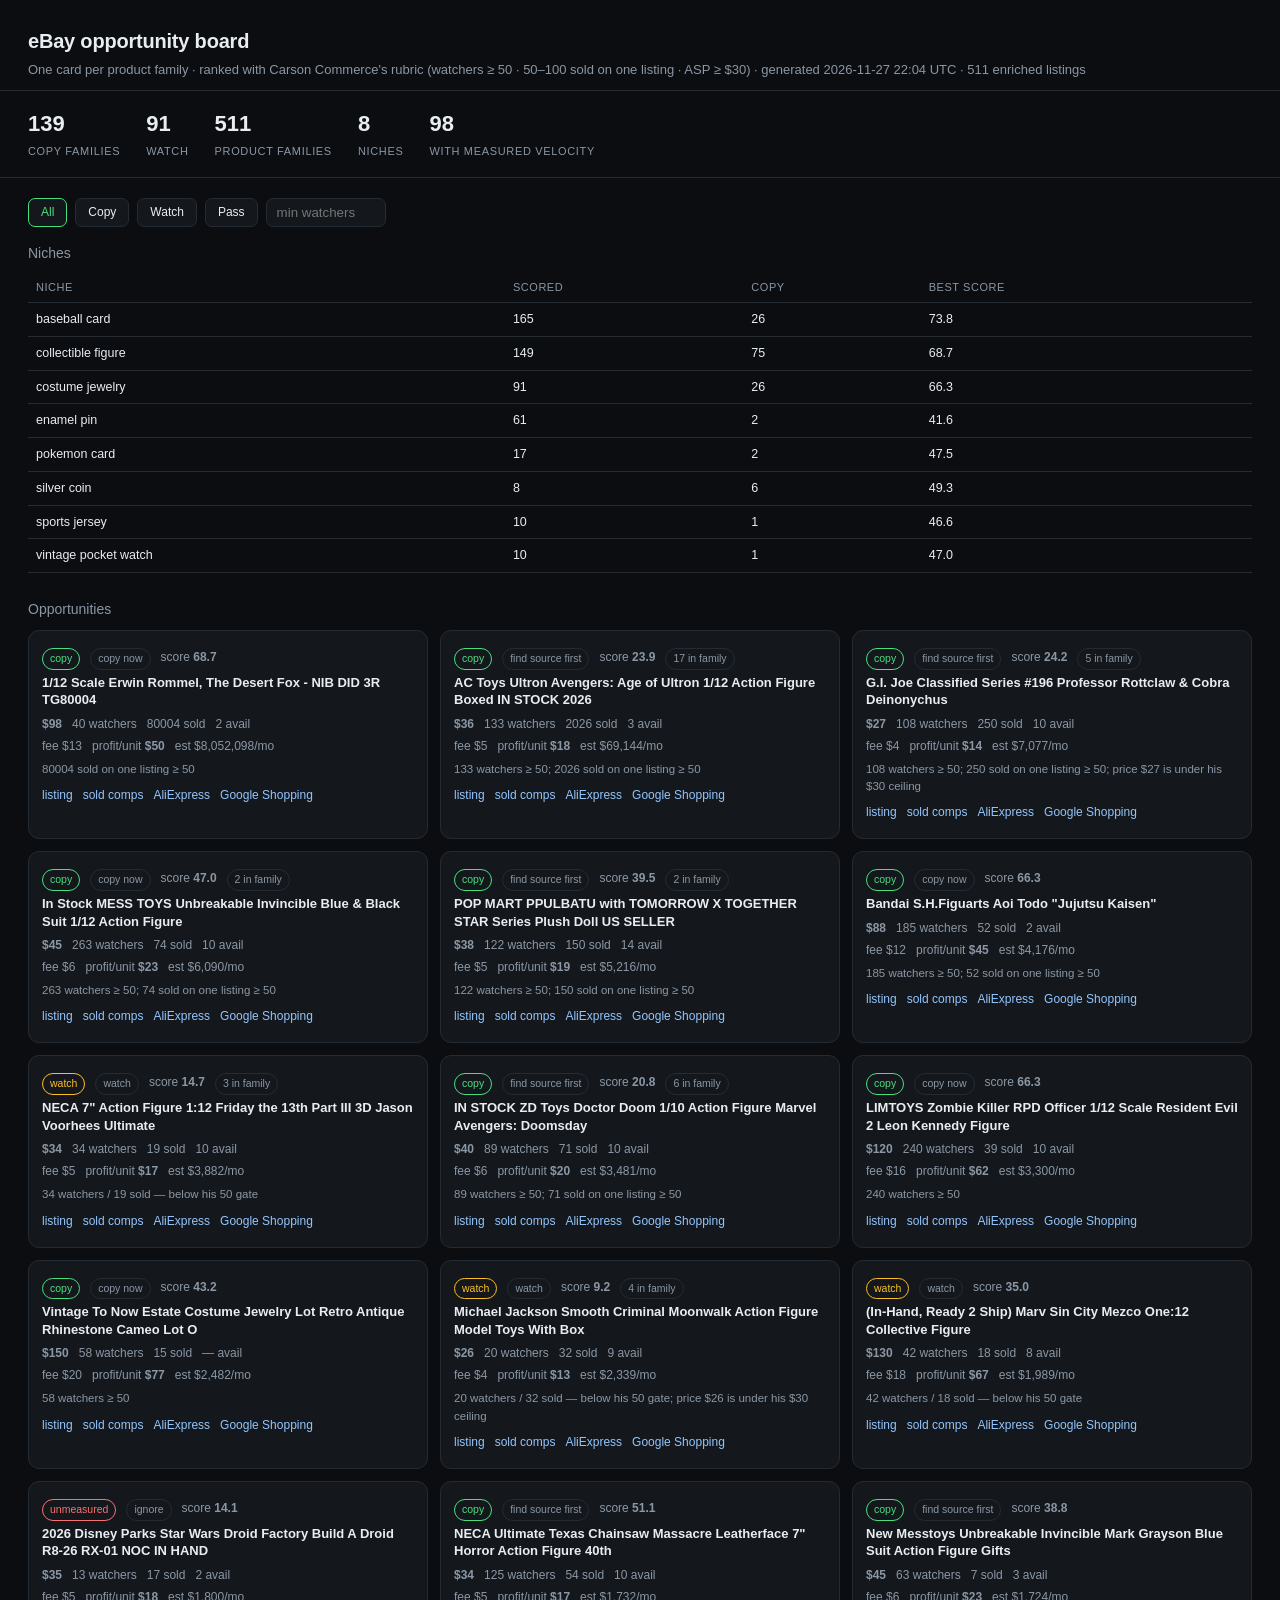
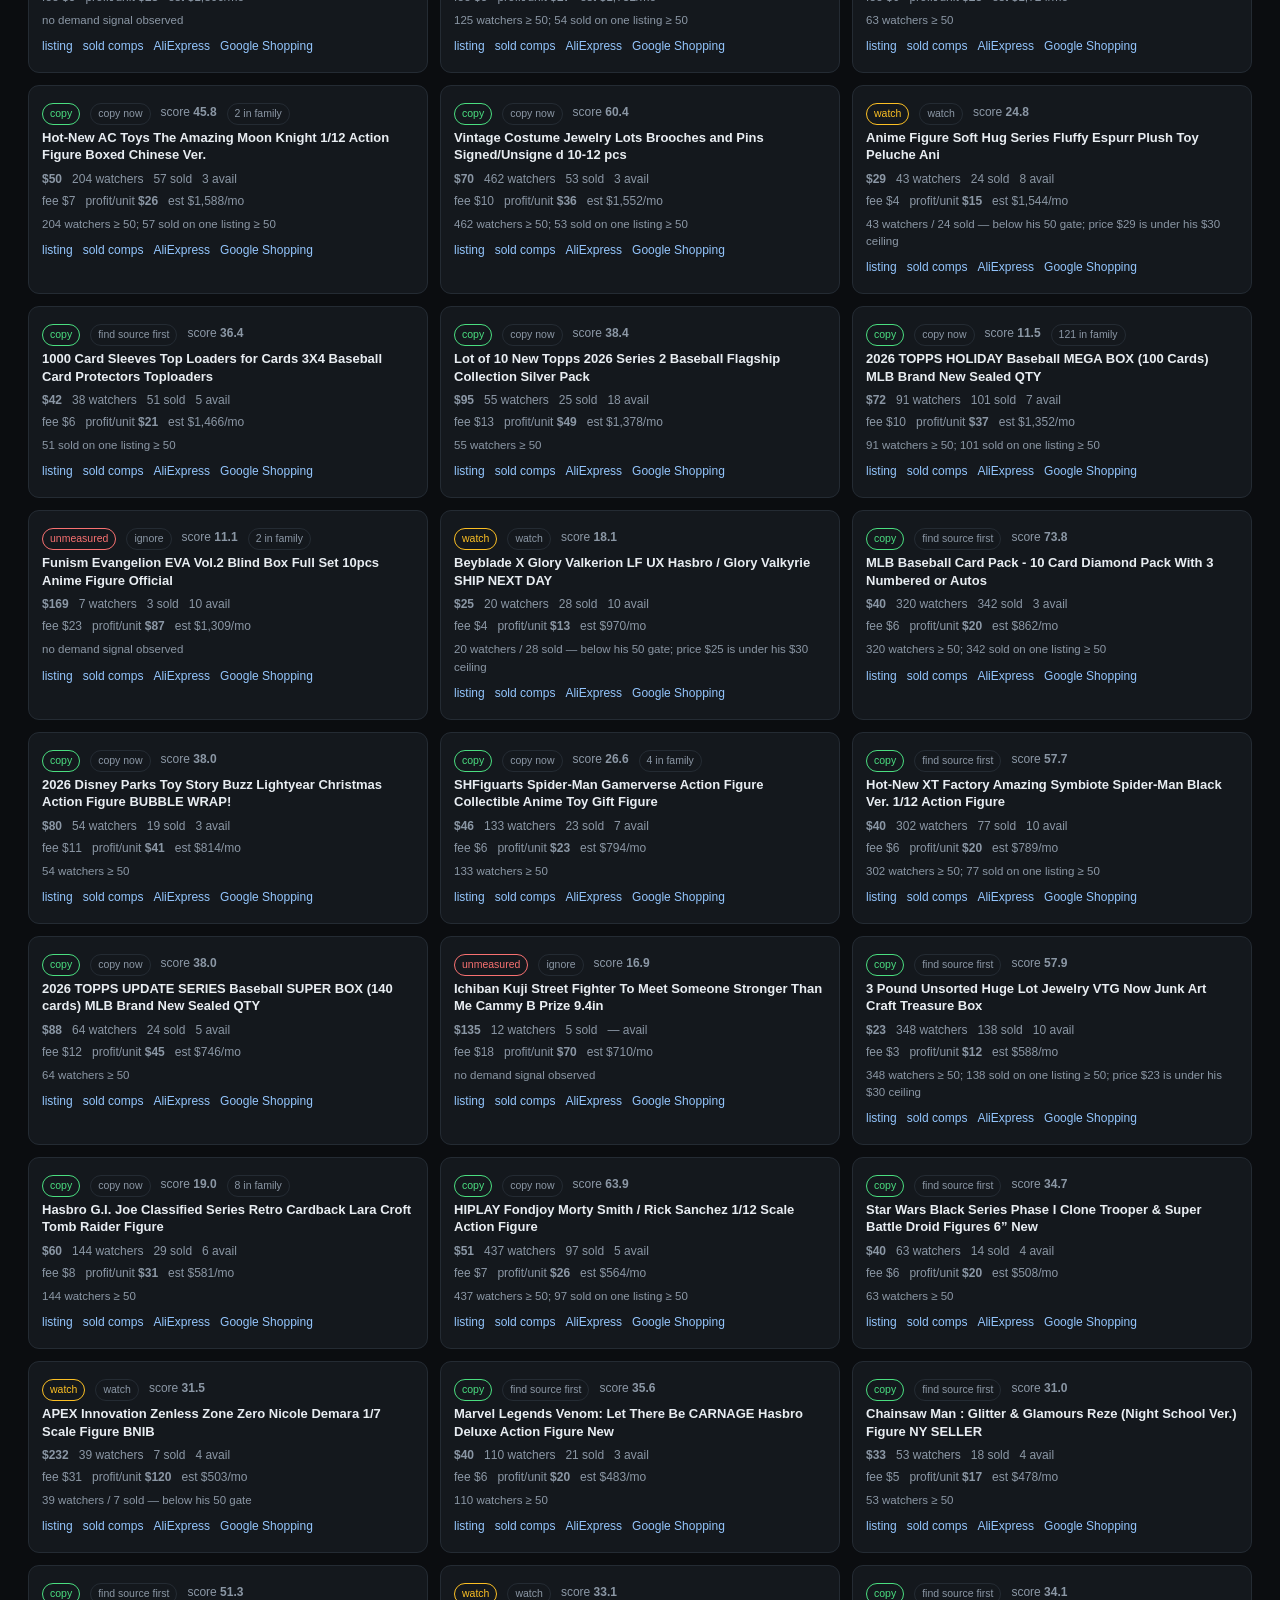
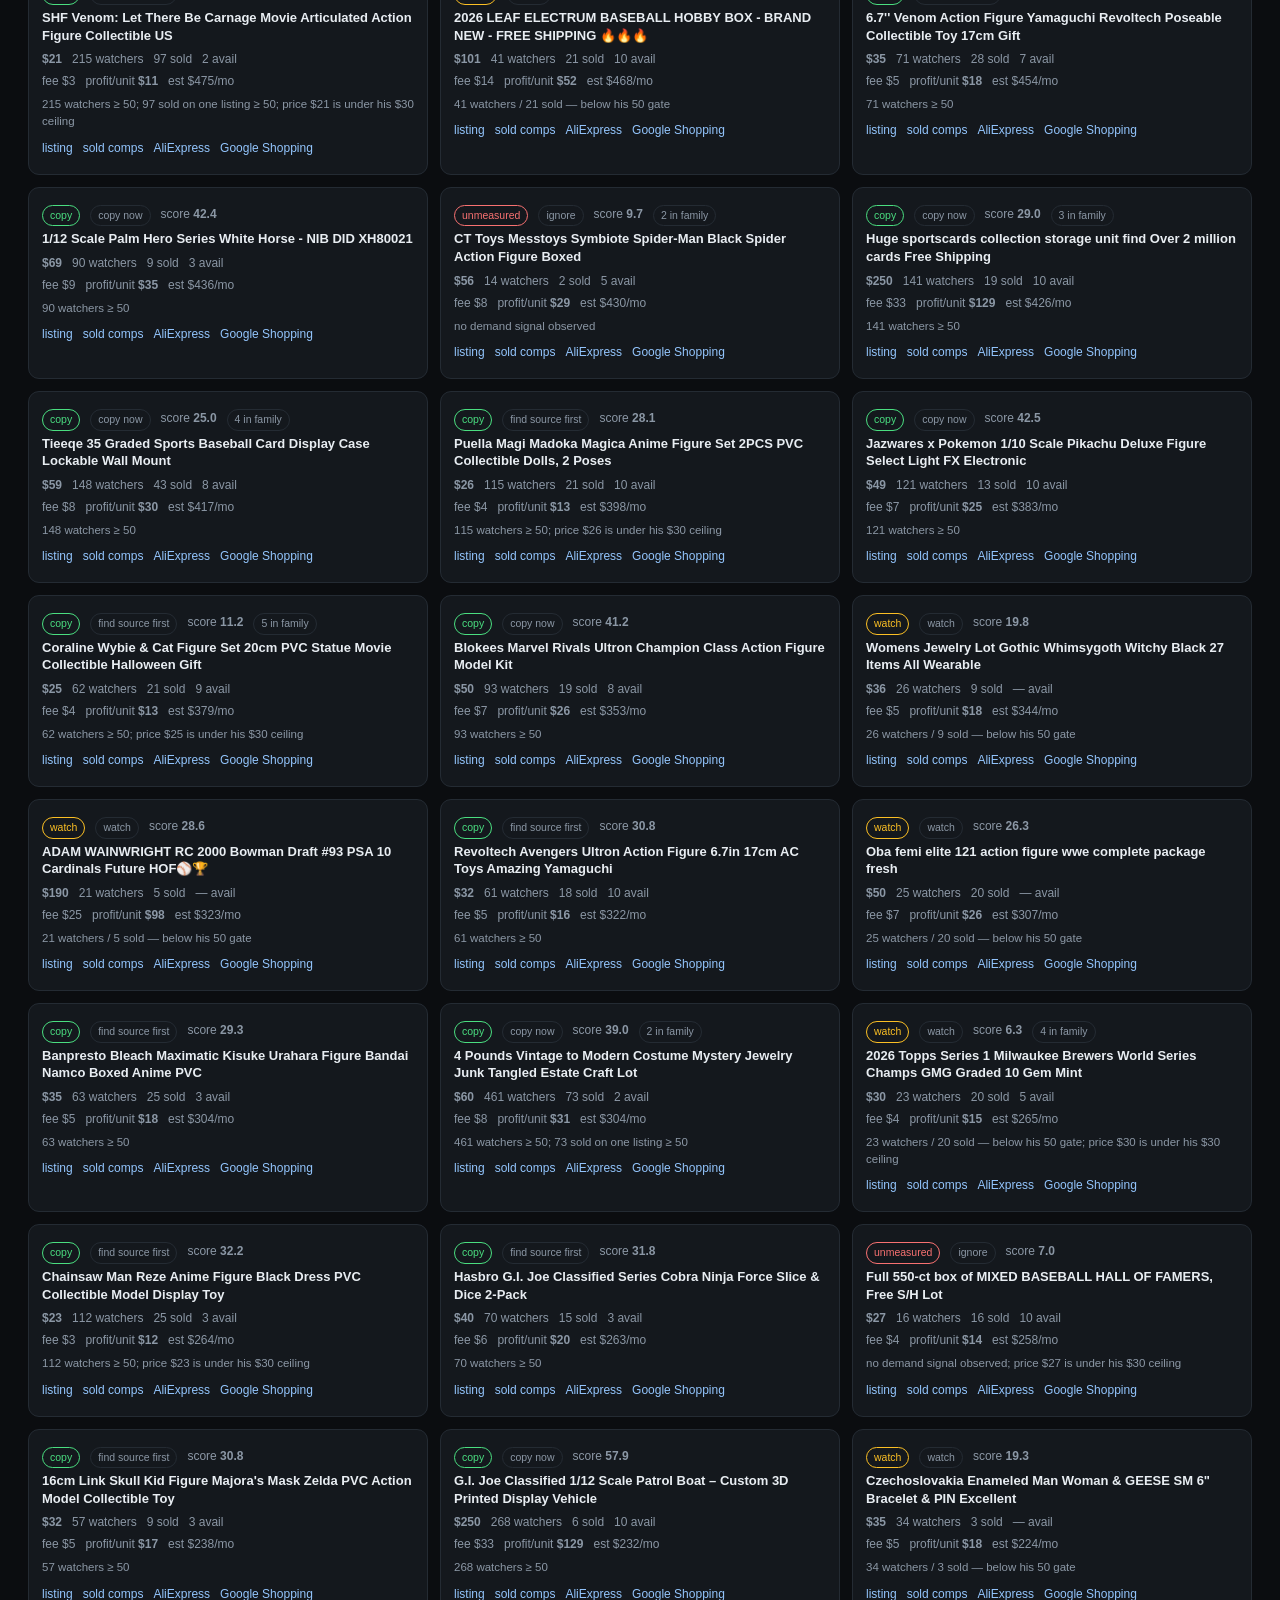
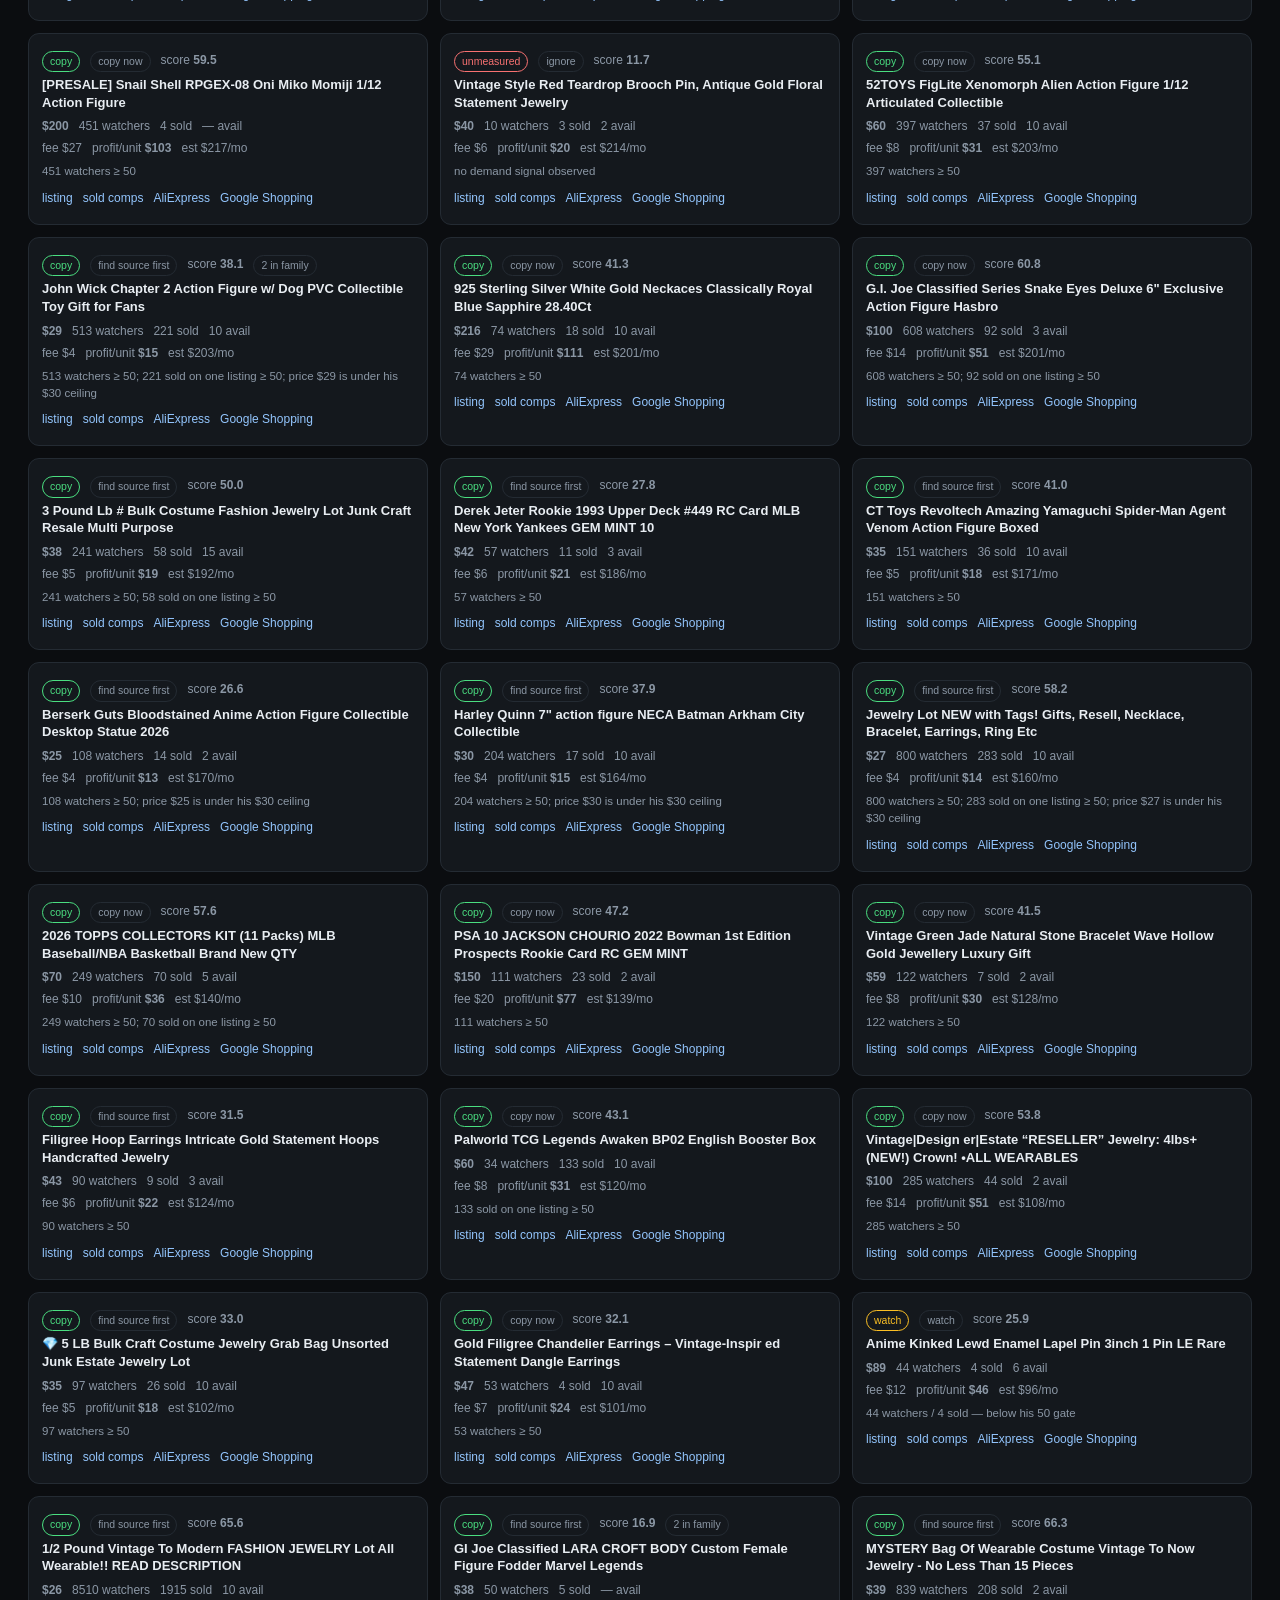
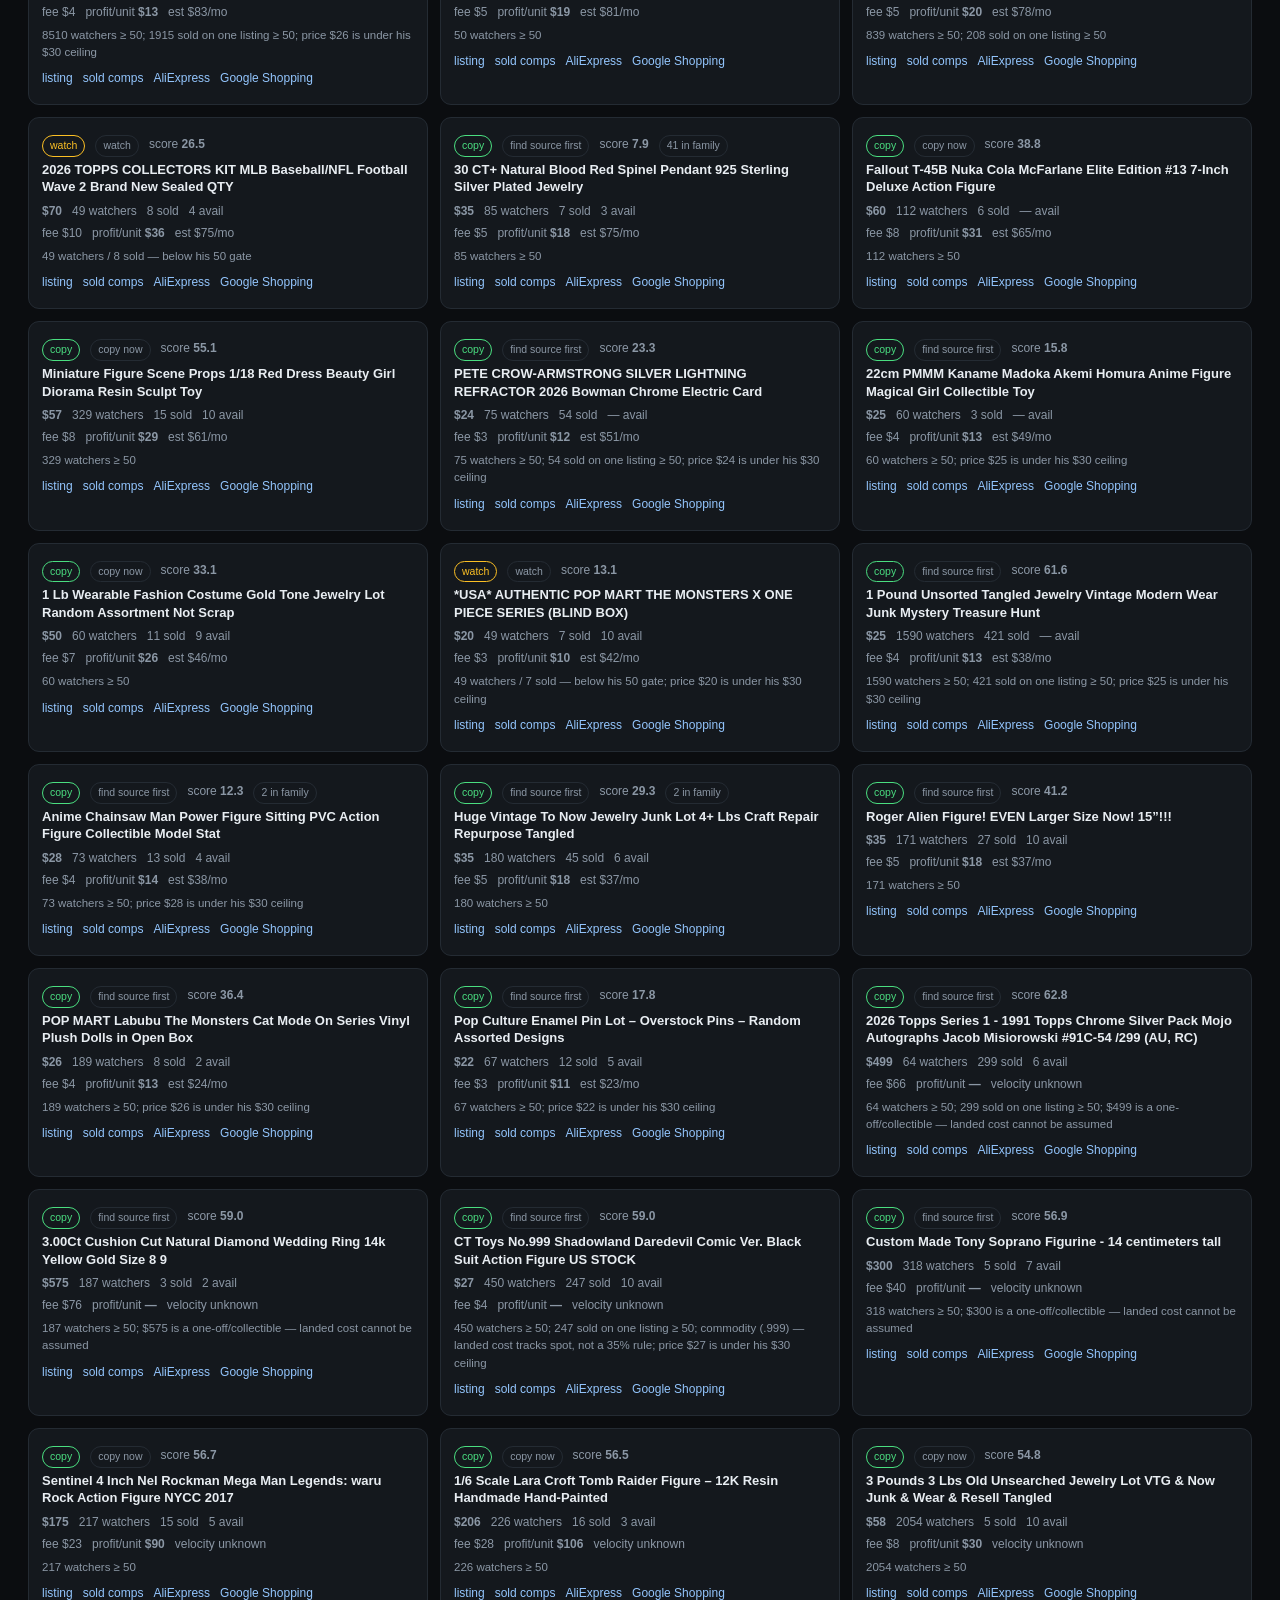
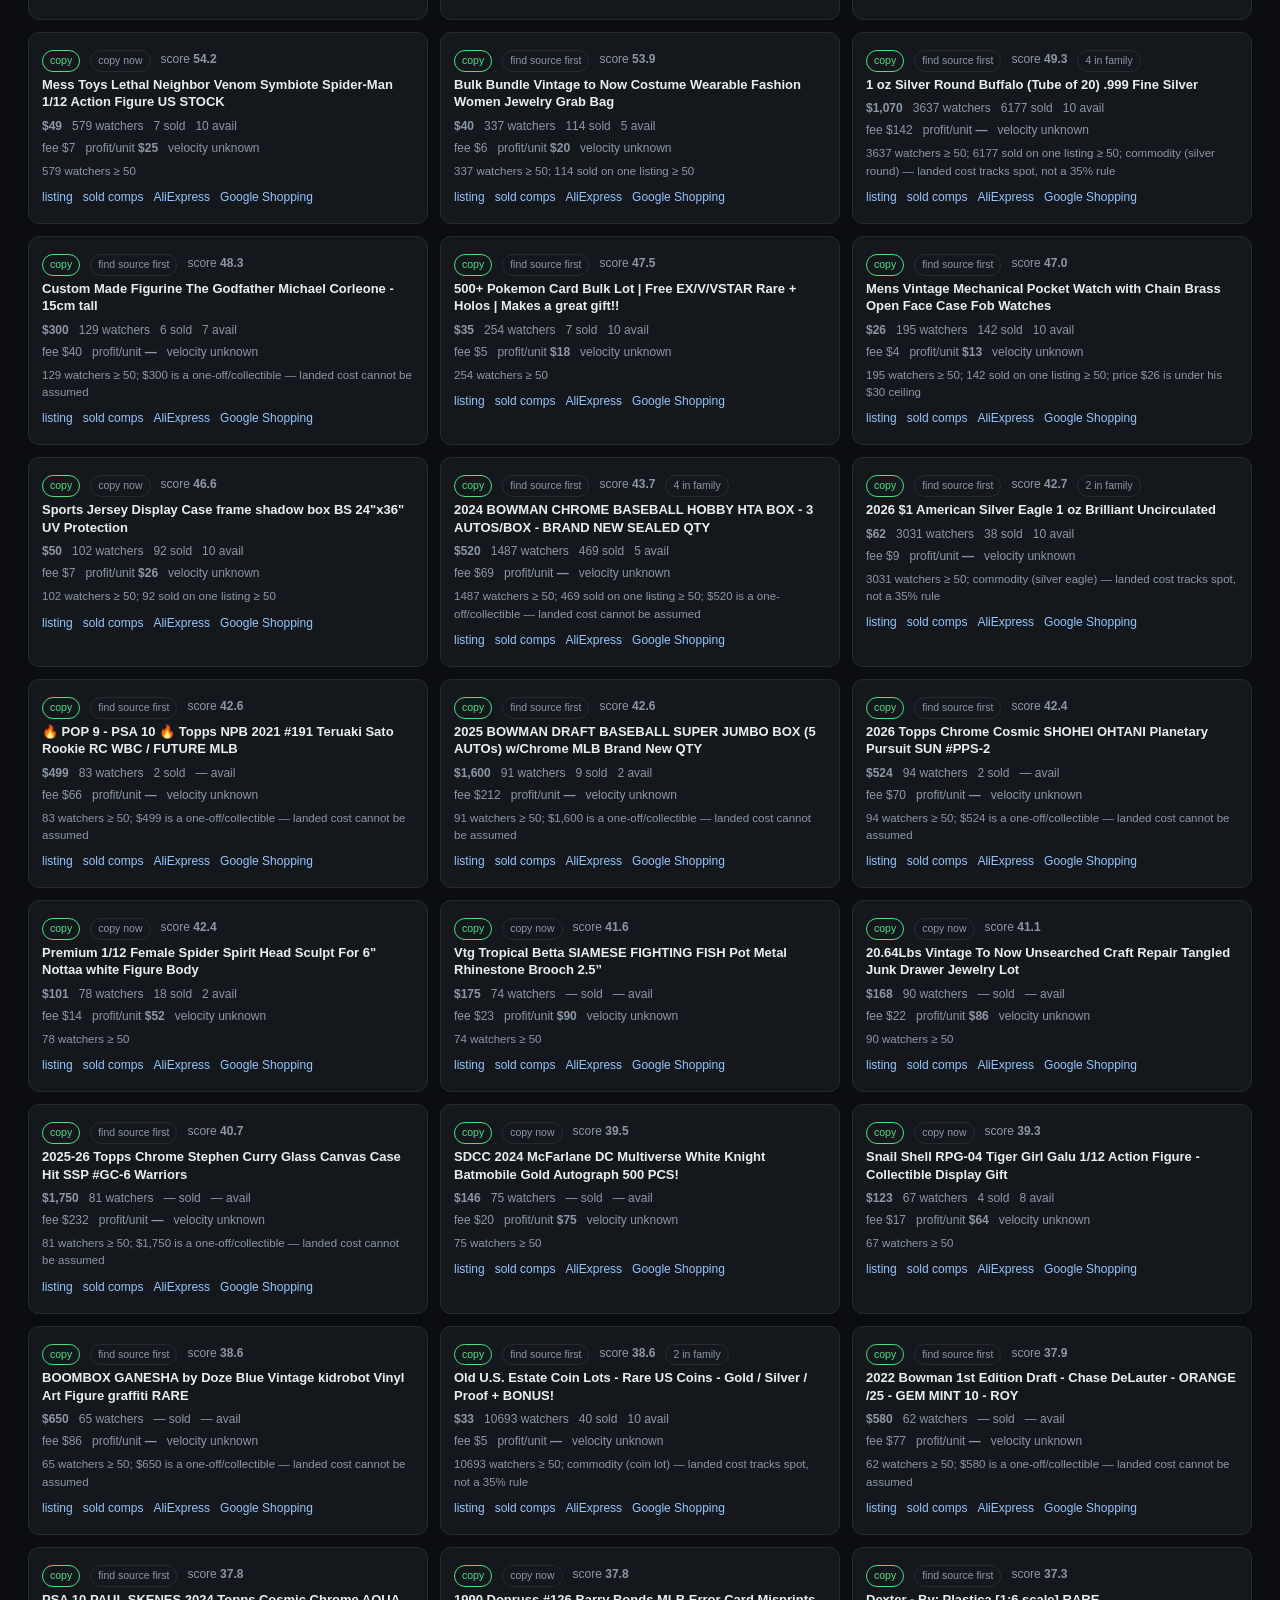
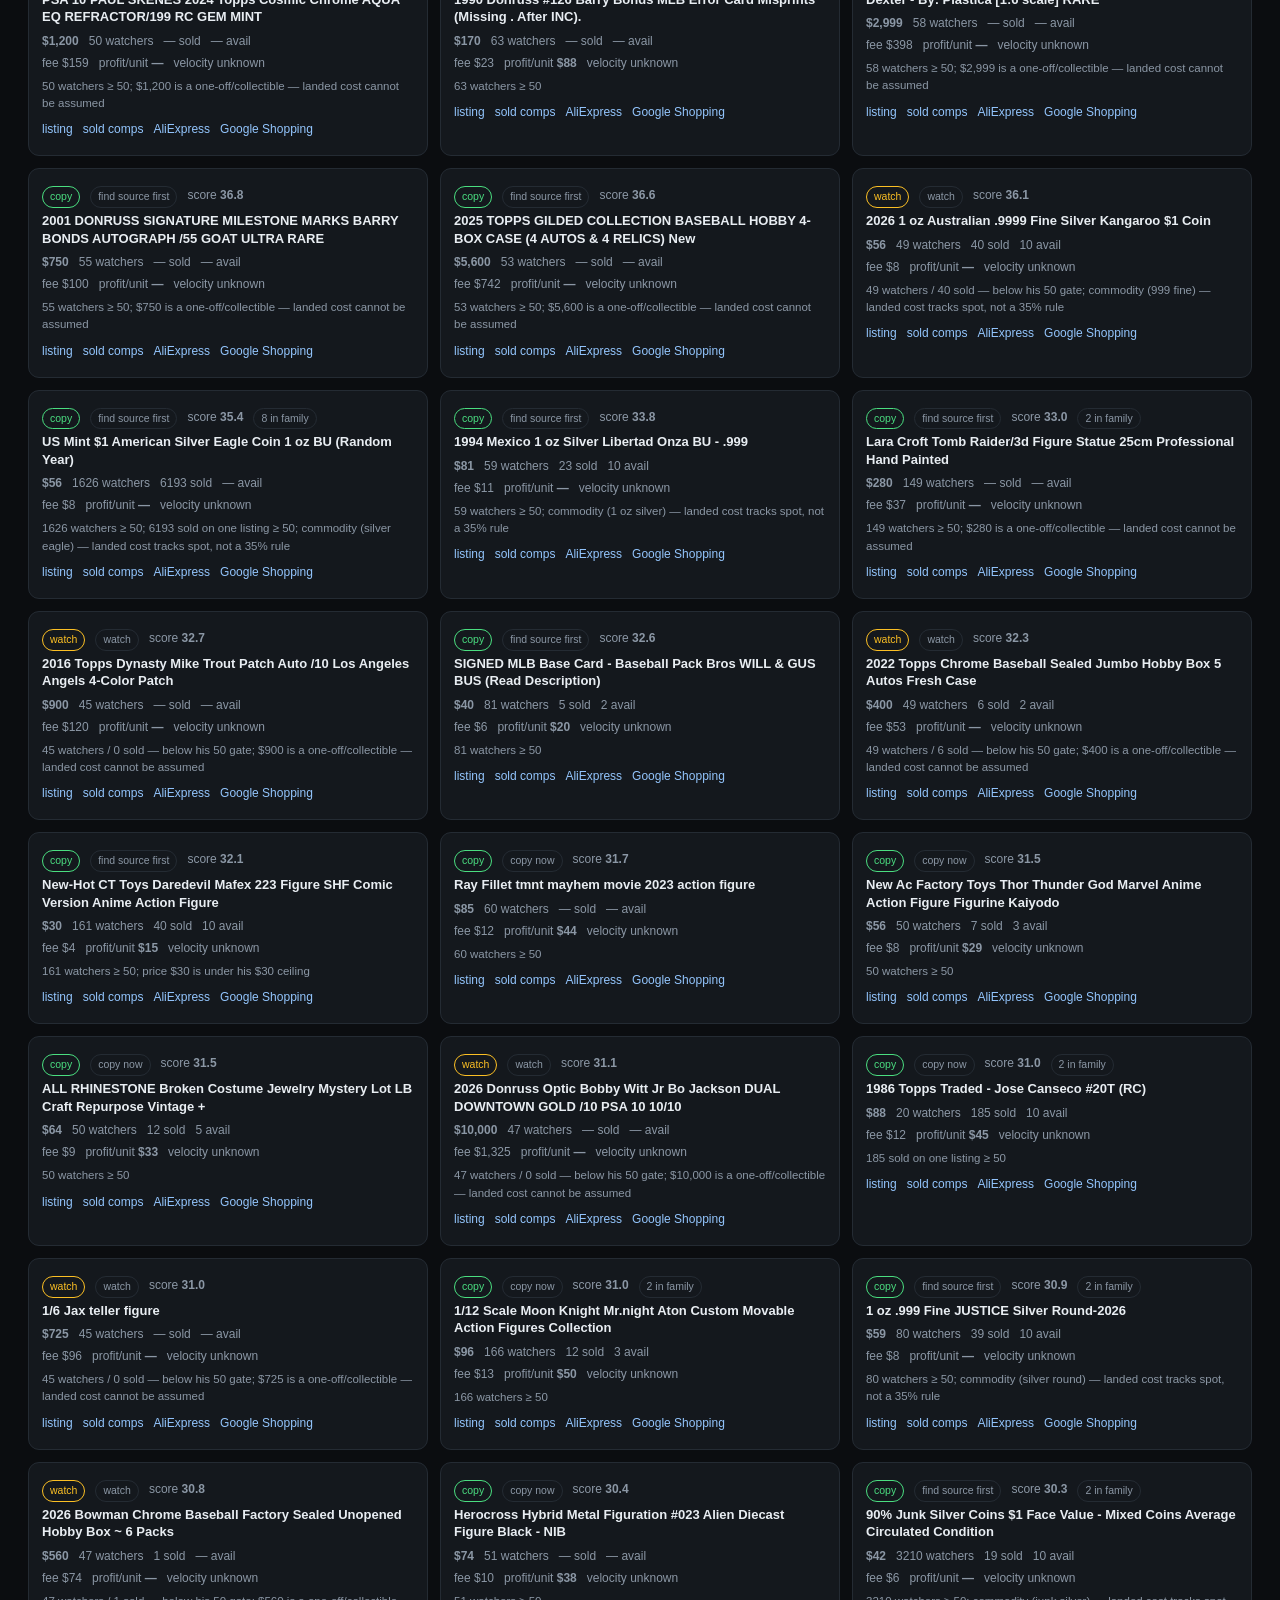
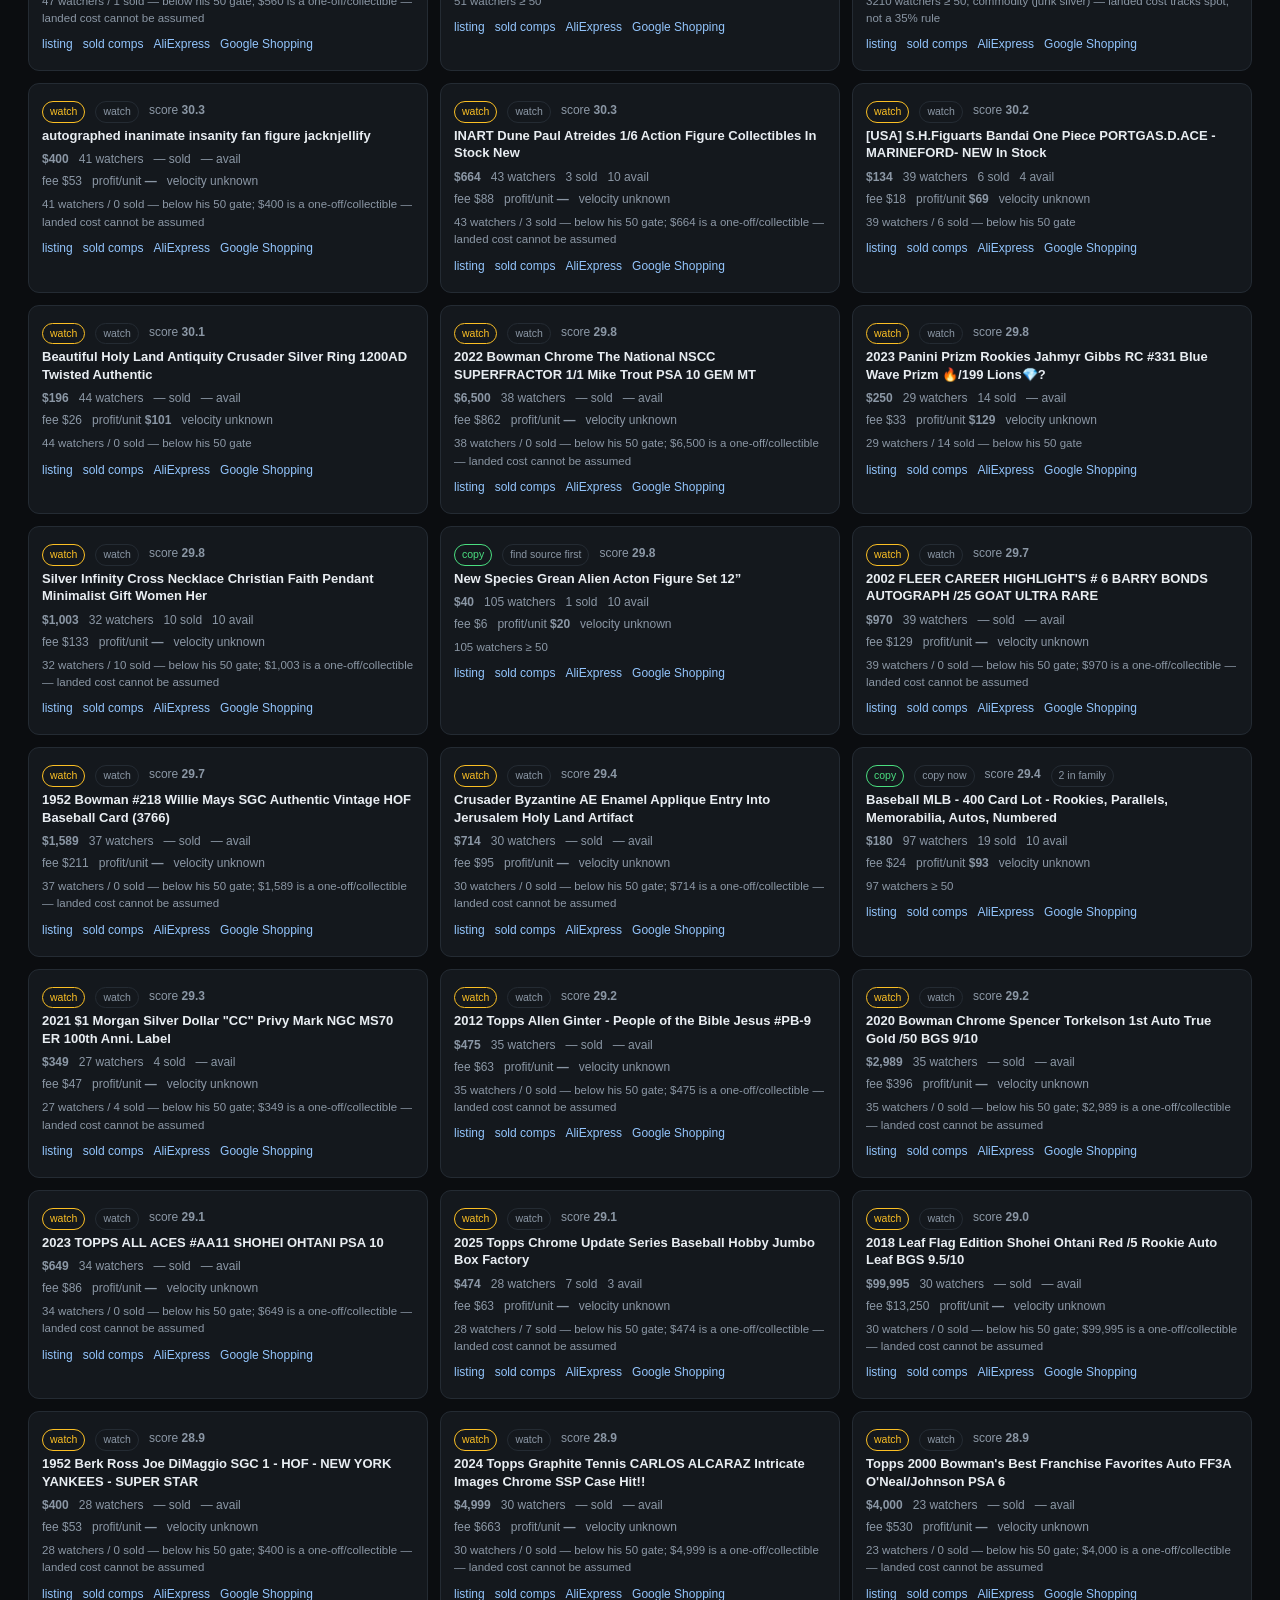
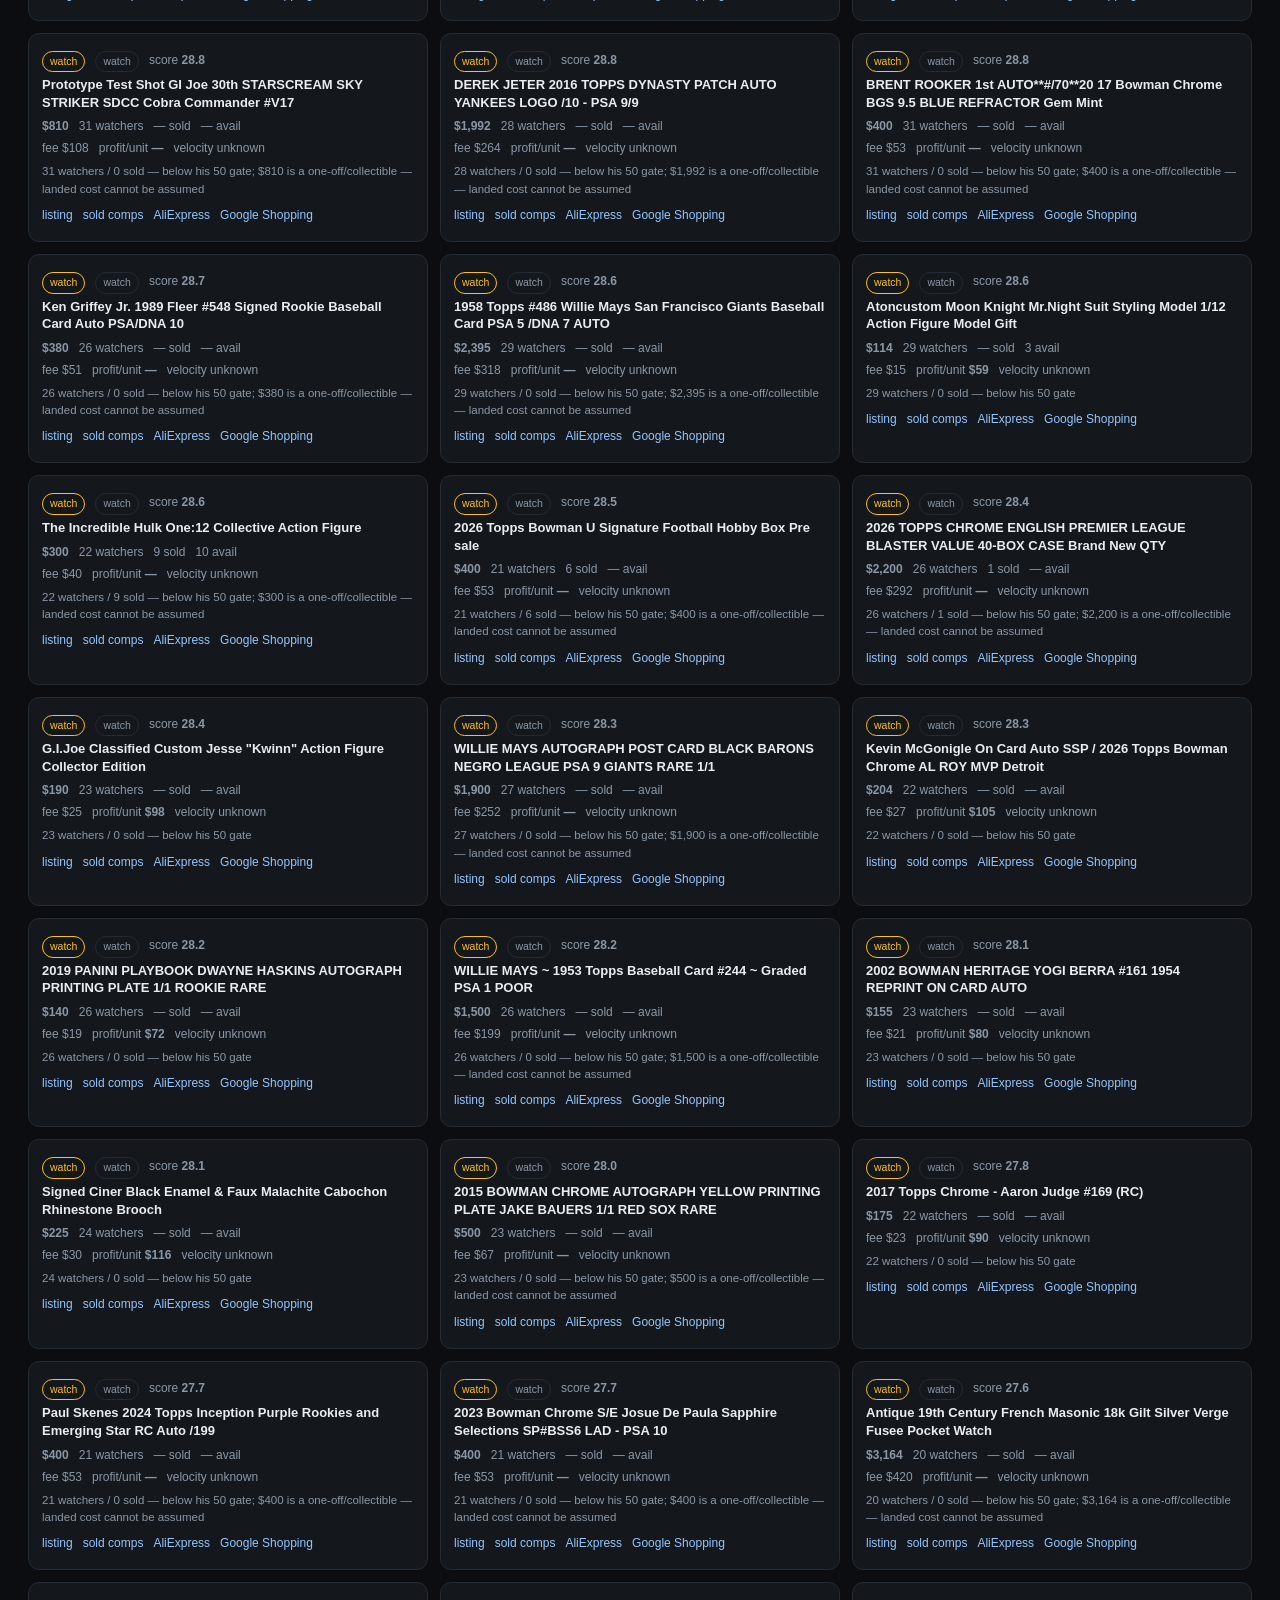
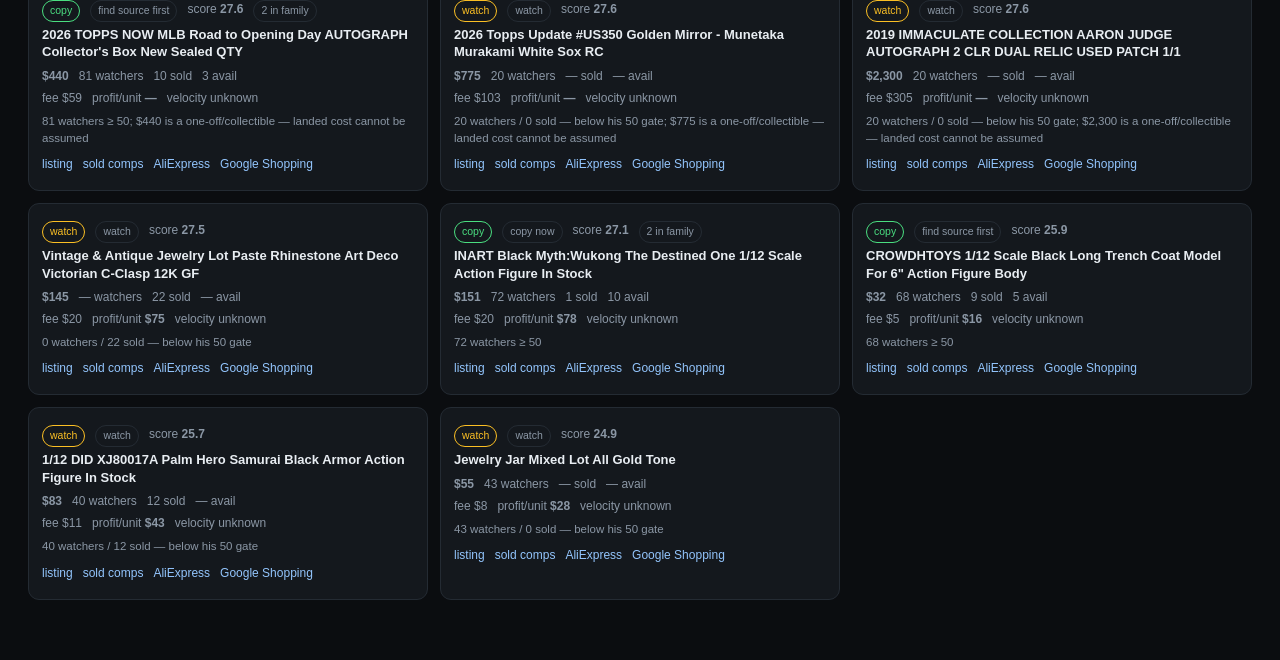
==== commit fb748248: "harvest: refresh opportunity board [skip ci]" ====
--- a/docs/opportunities.html
+++ b/docs/opportunities.html
@@ -28,13 +28,13 @@
 </style></head><body>
 <header><h1>eBay opportunity board</h1>
 <div class="sub">One card per product family · ranked with Carson Commerce's rubric (watchers ≥ 50 · 50–100 sold on one listing · ASP ≥ $30)
-· generated 2026-11-27 09:00 UTC · 507 enriched listings</div></header>
+· generated 2026-11-27 22:04 UTC · 511 enriched listings</div></header>
 <div class="kpis">
-  <div class="kpi"><b>140</b><span>copy families</span></div>
-  <div class="kpi"><b>88</b><span>watch</span></div>
-  <div class="kpi"><b>507</b><span>product families</span></div>
+  <div class="kpi"><b>139</b><span>copy families</span></div>
+  <div class="kpi"><b>91</b><span>watch</span></div>
+  <div class="kpi"><b>511</b><span>product families</span></div>
   <div class="kpi"><b>8</b><span>niches</span></div>
-  <div class="kpi"><b>101</b><span>with measured velocity</span></div>
+  <div class="kpi"><b>98</b><span>with measured velocity</span></div>
 </div>
 <main>
 <div class="bar">
@@ -46,7 +46,7 @@
 </div>
 <h2 style="font-size:14px;color:var(--mut);font-weight:500;margin:0 0 8px">Niches</h2>
 <table><thead><tr><th>niche</th><th>scored</th><th>copy</th><th>best score</th></tr></thead><tbody>
-<tr><td>baseball card</td><td>162</td><td>24</td><td>74.0</td></tr><tr><td>collectible figure</td><td>150</td><td>74</td><td>68.7</td></tr><tr><td>costume jewelry</td><td>89</td><td>30</td><td>94.0</td></tr><tr><td>enamel pin</td><td>61</td><td>2</td><td>41.6</td></tr><tr><td>pokemon card</td><td>17</td><td>2</td><td>47.5</td></tr><tr><td>silver coin</td><td>8</td><td>6</td><td>49.3</td></tr><tr><td>sports jersey</td><td>10</td><td>1</td><td>46.6</td></tr><tr><td>vintage pocket watch</td><td>10</td><td>1</td><td>47.0</td></tr>
+<tr><td>baseball card</td><td>165</td><td>26</td><td>73.8</td></tr><tr><td>collectible figure</td><td>149</td><td>75</td><td>68.7</td></tr><tr><td>costume jewelry</td><td>91</td><td>26</td><td>66.3</td></tr><tr><td>enamel pin</td><td>61</td><td>2</td><td>41.6</td></tr><tr><td>pokemon card</td><td>17</td><td>2</td><td>47.5</td></tr><tr><td>silver coin</td><td>8</td><td>6</td><td>49.3</td></tr><tr><td>sports jersey</td><td>10</td><td>1</td><td>46.6</td></tr><tr><td>vintage pocket watch</td><td>10</td><td>1</td><td>47.0</td></tr>
 </tbody></table>
 <h2 style="font-size:14px;color:var(--mut);font-weight:500;margin:0 0 10px">Opportunities</h2>
 <div class="grid" id="grid">
@@ -85,7 +85,7 @@
       <div class="row">
         <span>fee $5</span>
         <span>profit/unit <b>$18</b></span>
-        <span>est $78,928/mo</span>
+        <span>est $69,144/mo</span>
       </div>
       <div class="why">133 watchers ≥ 50; 2026 sold on one listing ≥ 50</div>
       <div class="row" style="margin-top:8px"><a href="https://www.ebay.com/itm/377626996007" target="_blank" rel="noopener">listing</a><a href="https://www.ebay.com/sch/i.html?_nkw=AC+Toys+Ultron+Avengers%3A+Age+of+Ultron+1%2F12+Action+Figure+Boxed+IN+STOCK+2026&LH_Sold=1&LH_Complete=1" target="_blank" rel="noopener">sold comps</a><a href="https://www.aliexpress.com/w/wholesale-AC+Toys+Ultron+Avengers%3A+Age+of+Ultron+1%2F12+Action+Figure+Boxed+IN+STOCK+2026.html" target="_blank" rel="noopener">AliExpress</a><a href="https://www.google.com/search?tbm=shop&q=AC+Toys+Ultron+Avengers%3A+Age+of+Ultron+1%2F12+Action+Figure+Boxed+IN+STOCK+2026" target="_blank" rel="noopener">Google Shopping</a></div>
@@ -110,50 +110,110 @@
       <div class="why">108 watchers ≥ 50; 250 sold on one listing ≥ 50; price $27 is under his $30 ceiling</div>
       <div class="row" style="margin-top:8px"><a href="https://www.ebay.com/itm/206464543746" target="_blank" rel="noopener">listing</a><a href="https://www.ebay.com/sch/i.html?_nkw=G.I.+Joe+Classified+Series+%23196+Professor+Rottclaw+%26+Cobra+Deinonychus&LH_Sold=1&LH_Complete=1" target="_blank" rel="noopener">sold comps</a><a href="https://www.aliexpress.com/w/wholesale-G.I.+Joe+Classified+Series+%23196+Professor+Rottclaw+%26+Cobra+Deinonychus.html" target="_blank" rel="noopener">AliExpress</a><a href="https://www.google.com/search?tbm=shop&q=G.I.+Joe+Classified+Series+%23196+Professor+Rottclaw+%26+Cobra+Deinonychus" target="_blank" rel="noopener">Google Shopping</a></div>
     </div>
-    <div class="card" data-verdict="copy" data-niche="collectible figure" data-watch="121">
-      <div class="row"><span class="pill copy">copy</span>
-        <span class="pill">find source first</span>
-        <span>score <b>39.3</b></span>
+    <div class="card" data-verdict="copy" data-niche="collectible figure" data-watch="263">
+      <div class="row"><span class="pill copy">copy</span>
+        <span class="pill">copy now</span>
+        <span>score <b>47.0</b></span>
+        <span class="pill">2 in family</span></div>
+      <h3>In Stock MESS TOYS Unbreakable Invincible Blue &amp; Black Suit 1/12 Action Figure</h3>
+      <div class="row">
+        <span><b>$45</b></span>
+        <span>263 watchers</span>
+        <span>74 sold</span>
+        <span>10 avail</span>
+      </div>
+      <div class="row">
+        <span>fee $6</span>
+        <span>profit/unit <b>$23</b></span>
+        <span>est $6,090/mo</span>
+      </div>
+      <div class="why">263 watchers ≥ 50; 74 sold on one listing ≥ 50</div>
+      <div class="row" style="margin-top:8px"><a href="https://www.ebay.com/itm/398446452845" target="_blank" rel="noopener">listing</a><a href="https://www.ebay.com/sch/i.html?_nkw=In+Stock+MESS+TOYS+Unbreakable+Invincible+Blue+%26+Black+Suit+1%2F12+Action+Figure&LH_Sold=1&LH_Complete=1" target="_blank" rel="noopener">sold comps</a><a href="https://www.aliexpress.com/w/wholesale-In+Stock+MESS+TOYS+Unbreakable+Invincible+Blue+%26+Black+Suit+1%2F12+Action+Figure.html" target="_blank" rel="noopener">AliExpress</a><a href="https://www.google.com/search?tbm=shop&q=In+Stock+MESS+TOYS+Unbreakable+Invincible+Blue+%26+Black+Suit+1%2F12+Action+Figure" target="_blank" rel="noopener">Google Shopping</a></div>
+    </div>
+    <div class="card" data-verdict="copy" data-niche="collectible figure" data-watch="122">
+      <div class="row"><span class="pill copy">copy</span>
+        <span class="pill">find source first</span>
+        <span>score <b>39.5</b></span>
         <span class="pill">2 in family</span></div>
       <h3>POP MART PPULBATU with TOMORROW X TOGETHER STAR Series Plush Doll US SELLER</h3>
       <div class="row">
         <span><b>$38</b></span>
-        <span>121 watchers</span>
-        <span>145 sold</span>
+        <span>122 watchers</span>
+        <span>150 sold</span>
         <span>14 avail</span>
       </div>
       <div class="row">
         <span>fee $5</span>
         <span>profit/unit <b>$19</b></span>
-        <span>est $5,762/mo</span>
-      </div>
-      <div class="why">121 watchers ≥ 50; 145 sold on one listing ≥ 50</div>
+        <span>est $5,216/mo</span>
+      </div>
+      <div class="why">122 watchers ≥ 50; 150 sold on one listing ≥ 50</div>
       <div class="row" style="margin-top:8px"><a href="https://www.ebay.com/itm/800872992967" target="_blank" rel="noopener">listing</a><a href="https://www.ebay.com/sch/i.html?_nkw=POP+MART+PPULBATU+with+TOMORROW+X+TOGETHER+STAR+Series+Plush+Doll+US+SELLER&LH_Sold=1&LH_Complete=1" target="_blank" rel="noopener">sold comps</a><a href="https://www.aliexpress.com/w/wholesale-POP+MART+PPULBATU+with+TOMORROW+X+TOGETHER+STAR+Series+Plush+Doll+US+SELLER.html" target="_blank" rel="noopener">AliExpress</a><a href="https://www.google.com/search?tbm=shop&q=POP+MART+PPULBATU+with+TOMORROW+X+TOGETHER+STAR+Series+Plush+Doll+US+SELLER" target="_blank" rel="noopener">Google Shopping</a></div>
     </div>
-    <div class="card" data-verdict="copy" data-niche="collectible figure" data-watch="174">
-      <div class="row"><span class="pill copy">copy</span>
-        <span class="pill">copy now</span>
-        <span>score <b>64.5</b></span>
+    <div class="card" data-verdict="copy" data-niche="collectible figure" data-watch="185">
+      <div class="row"><span class="pill copy">copy</span>
+        <span class="pill">copy now</span>
+        <span>score <b>66.3</b></span>
         </div>
       <h3>Bandai S.H.Figuarts Aoi Todo &quot;Jujutsu Kaisen&quot;</h3>
       <div class="row">
         <span><b>$88</b></span>
-        <span>174 watchers</span>
-        <span>48 sold</span>
+        <span>185 watchers</span>
+        <span>52 sold</span>
         <span>2 avail</span>
       </div>
       <div class="row">
         <span>fee $12</span>
         <span>profit/unit <b>$45</b></span>
-        <span>est $4,406/mo</span>
-      </div>
-      <div class="why">174 watchers ≥ 50</div>
+        <span>est $4,176/mo</span>
+      </div>
+      <div class="why">185 watchers ≥ 50; 52 sold on one listing ≥ 50</div>
       <div class="row" style="margin-top:8px"><a href="https://www.ebay.com/itm/880109246468" target="_blank" rel="noopener">listing</a><a href="https://www.ebay.com/sch/i.html?_nkw=Bandai+S.H.Figuarts+Aoi+Todo+%22Jujutsu+Kaisen%22&LH_Sold=1&LH_Complete=1" target="_blank" rel="noopener">sold comps</a><a href="https://www.aliexpress.com/w/wholesale-Bandai+S.H.Figuarts+Aoi+Todo+%22Jujutsu+Kaisen%22.html" target="_blank" rel="noopener">AliExpress</a><a href="https://www.google.com/search?tbm=shop&q=Bandai+S.H.Figuarts+Aoi+Todo+%22Jujutsu+Kaisen%22" target="_blank" rel="noopener">Google Shopping</a></div>
     </div>
+    <div class="card" data-verdict="watch" data-niche="collectible figure" data-watch="34">
+      <div class="row"><span class="pill watch">watch</span>
+        <span class="pill">watch</span>
+        <span>score <b>14.7</b></span>
+        <span class="pill">3 in family</span></div>
+      <h3>NECA 7&quot; Action Figure 1:12 Friday the 13th Part III 3D Jason Voorhees Ultimate</h3>
+      <div class="row">
+        <span><b>$34</b></span>
+        <span>34 watchers</span>
+        <span>19 sold</span>
+        <span>10 avail</span>
+      </div>
+      <div class="row">
+        <span>fee $5</span>
+        <span>profit/unit <b>$17</b></span>
+        <span>est $3,882/mo</span>
+      </div>
+      <div class="why">34 watchers / 19 sold — below his 50 gate</div>
+      <div class="row" style="margin-top:8px"><a href="https://www.ebay.com/itm/800952732069" target="_blank" rel="noopener">listing</a><a href="https://www.ebay.com/sch/i.html?_nkw=NECA+7%22+Action+Figure+1%3A12+Friday+the+13th+Part+III+3D+Jason+Voorhees+Ultimate&LH_Sold=1&LH_Complete=1" target="_blank" rel="noopener">sold comps</a><a href="https://www.aliexpress.com/w/wholesale-NECA+7%22+Action+Figure+1%3A12+Friday+the+13th+Part+III+3D+Jason+Voorhees+Ultimate.html" target="_blank" rel="noopener">AliExpress</a><a href="https://www.google.com/search?tbm=shop&q=NECA+7%22+Action+Figure+1%3A12+Friday+the+13th+Part+III+3D+Jason+Voorhees+Ultimate" target="_blank" rel="noopener">Google Shopping</a></div>
+    </div>
+    <div class="card" data-verdict="copy" data-niche="collectible figure" data-watch="89">
+      <div class="row"><span class="pill copy">copy</span>
+        <span class="pill">find source first</span>
+        <span>score <b>20.8</b></span>
+        <span class="pill">6 in family</span></div>
+      <h3>IN STOCK ZD Toys Doctor Doom 1/10 Action Figure Marvel Avengers: Doomsday</h3>
+      <div class="row">
+        <span><b>$40</b></span>
+        <span>89 watchers</span>
+        <span>71 sold</span>
+        <span>10 avail</span>
+      </div>
+      <div class="row">
+        <span>fee $6</span>
+        <span>profit/unit <b>$20</b></span>
+        <span>est $3,481/mo</span>
+      </div>
+      <div class="why">89 watchers ≥ 50; 71 sold on one listing ≥ 50</div>
+      <div class="row" style="margin-top:8px"><a href="https://www.ebay.com/itm/920120129856" target="_blank" rel="noopener">listing</a><a href="https://www.ebay.com/sch/i.html?_nkw=IN+STOCK+ZD+Toys+Doctor+Doom+1%2F10+Action+Figure+Marvel+Avengers%3A+Doomsday&LH_Sold=1&LH_Complete=1" target="_blank" rel="noopener">sold comps</a><a href="https://www.aliexpress.com/w/wholesale-IN+STOCK+ZD+Toys+Doctor+Doom+1%2F10+Action+Figure+Marvel+Avengers%3A+Doomsday.html" target="_blank" rel="noopener">AliExpress</a><a href="https://www.google.com/search?tbm=shop&q=IN+STOCK+ZD+Toys+Doctor+Doom+1%2F10+Action+Figure+Marvel+Avengers%3A+Doomsday" target="_blank" rel="noopener">Google Shopping</a></div>
+    </div>
     <div class="card" data-verdict="copy" data-niche="collectible figure" data-watch="240">
       <div class="row"><span class="pill copy">copy</span>
         <span class="pill">copy now</span>
-        <span>score <b>67.2</b></span>
+        <span>score <b>66.3</b></span>
         </div>
       <h3>LIMTOYS Zombie Killer RPD Officer 1/12 Scale Resident Evil 2 Leon Kennedy Figure</h3>
       <div class="row">
@@ -165,70 +225,10 @@
       <div class="row">
         <span>fee $16</span>
         <span>profit/unit <b>$62</b></span>
-        <span>est $3,893/mo</span>
+        <span>est $3,300/mo</span>
       </div>
       <div class="why">240 watchers ≥ 50</div>
       <div class="row" style="margin-top:8px"><a href="https://www.ebay.com/itm/840086998108" target="_blank" rel="noopener">listing</a><a href="https://www.ebay.com/sch/i.html?_nkw=LIMTOYS+Zombie+Killer+RPD+Officer+1%2F12+Scale+Resident+Evil+2+Leon+Kennedy+Figure&LH_Sold=1&LH_Complete=1" target="_blank" rel="noopener">sold comps</a><a href="https://www.aliexpress.com/w/wholesale-LIMTOYS+Zombie+Killer+RPD+Officer+1%2F12+Scale+Resident+Evil+2+Leon+Kennedy+Figure.html" target="_blank" rel="noopener">AliExpress</a><a href="https://www.google.com/search?tbm=shop&q=LIMTOYS+Zombie+Killer+RPD+Officer+1%2F12+Scale+Resident+Evil+2+Leon+Kennedy+Figure" target="_blank" rel="noopener">Google Shopping</a></div>
-    </div>
-    <div class="card" data-verdict="watch" data-niche="collectible figure" data-watch="34">
-      <div class="row"><span class="pill watch">watch</span>
-        <span class="pill">watch</span>
-        <span>score <b>14.7</b></span>
-        <span class="pill">3 in family</span></div>
-      <h3>NECA 7&quot; Action Figure 1:12 Friday the 13th Part III 3D Jason Voorhees Ultimate</h3>
-      <div class="row">
-        <span><b>$34</b></span>
-        <span>34 watchers</span>
-        <span>19 sold</span>
-        <span>10 avail</span>
-      </div>
-      <div class="row">
-        <span>fee $5</span>
-        <span>profit/unit <b>$17</b></span>
-        <span>est $3,882/mo</span>
-      </div>
-      <div class="why">34 watchers / 19 sold — below his 50 gate</div>
-      <div class="row" style="margin-top:8px"><a href="https://www.ebay.com/itm/800952732069" target="_blank" rel="noopener">listing</a><a href="https://www.ebay.com/sch/i.html?_nkw=NECA+7%22+Action+Figure+1%3A12+Friday+the+13th+Part+III+3D+Jason+Voorhees+Ultimate&LH_Sold=1&LH_Complete=1" target="_blank" rel="noopener">sold comps</a><a href="https://www.aliexpress.com/w/wholesale-NECA+7%22+Action+Figure+1%3A12+Friday+the+13th+Part+III+3D+Jason+Voorhees+Ultimate.html" target="_blank" rel="noopener">AliExpress</a><a href="https://www.google.com/search?tbm=shop&q=NECA+7%22+Action+Figure+1%3A12+Friday+the+13th+Part+III+3D+Jason+Voorhees+Ultimate" target="_blank" rel="noopener">Google Shopping</a></div>
-    </div>
-    <div class="card" data-verdict="copy" data-niche="collectible figure" data-watch="89">
-      <div class="row"><span class="pill copy">copy</span>
-        <span class="pill">find source first</span>
-        <span>score <b>20.8</b></span>
-        <span class="pill">6 in family</span></div>
-      <h3>IN STOCK ZD Toys Doctor Doom 1/10 Action Figure Marvel Avengers: Doomsday</h3>
-      <div class="row">
-        <span><b>$40</b></span>
-        <span>89 watchers</span>
-        <span>71 sold</span>
-        <span>10 avail</span>
-      </div>
-      <div class="row">
-        <span>fee $6</span>
-        <span>profit/unit <b>$20</b></span>
-        <span>est $3,481/mo</span>
-      </div>
-      <div class="why">89 watchers ≥ 50; 71 sold on one listing ≥ 50</div>
-      <div class="row" style="margin-top:8px"><a href="https://www.ebay.com/itm/920120129856" target="_blank" rel="noopener">listing</a><a href="https://www.ebay.com/sch/i.html?_nkw=IN+STOCK+ZD+Toys+Doctor+Doom+1%2F10+Action+Figure+Marvel+Avengers%3A+Doomsday&LH_Sold=1&LH_Complete=1" target="_blank" rel="noopener">sold comps</a><a href="https://www.aliexpress.com/w/wholesale-IN+STOCK+ZD+Toys+Doctor+Doom+1%2F10+Action+Figure+Marvel+Avengers%3A+Doomsday.html" target="_blank" rel="noopener">AliExpress</a><a href="https://www.google.com/search?tbm=shop&q=IN+STOCK+ZD+Toys+Doctor+Doom+1%2F10+Action+Figure+Marvel+Avengers%3A+Doomsday" target="_blank" rel="noopener">Google Shopping</a></div>
-    </div>
-    <div class="card" data-verdict="copy" data-niche="costume jewelry" data-watch="2054">
-      <div class="row"><span class="pill copy">copy</span>
-        <span class="pill">copy now</span>
-        <span>score <b>94.0</b></span>
-        </div>
-      <h3>3 Pounds 3 Lbs Old Unsearched Jewelry Lot VTG &amp; Now Junk &amp; Wear &amp; Resell Tangled</h3>
-      <div class="row">
-        <span><b>$58</b></span>
-        <span>2054 watchers</span>
-        <span>581 sold</span>
-        <span>10 avail</span>
-      </div>
-      <div class="row">
-        <span>fee $8</span>
-        <span>profit/unit <b>$30</b></span>
-        <span>est $2,643/mo</span>
-      </div>
-      <div class="why">2054 watchers ≥ 50; 581 sold on one listing ≥ 50</div>
-      <div class="row" style="margin-top:8px"><a href="https://www.ebay.com/itm/188576073362" target="_blank" rel="noopener">listing</a><a href="https://www.ebay.com/sch/i.html?_nkw=3+Pounds+3+Lbs+Old+Unsearched+Jewelry+Lot+VTG+%26+Now+Junk+%26+Wear+%26+Resell+Tangled&LH_Sold=1&LH_Complete=1" target="_blank" rel="noopener">sold comps</a><a href="https://www.aliexpress.com/w/wholesale-3+Pounds+3+Lbs+Old+Unsearched+Jewelry+Lot+VTG+%26+Now+Junk+%26+Wear+%26+Resell+Tangled.html" target="_blank" rel="noopener">AliExpress</a><a href="https://www.google.com/search?tbm=shop&q=3+Pounds+3+Lbs+Old+Unsearched+Jewelry+Lot+VTG+%26+Now+Junk+%26+Wear+%26+Resell+Tangled" target="_blank" rel="noopener">Google Shopping</a></div>
     </div>
     <div class="card" data-verdict="copy" data-niche="costume jewelry" data-watch="58">
       <div class="row"><span class="pill copy">copy</span>
@@ -310,24 +310,24 @@
       <div class="why">no demand signal observed</div>
       <div class="row" style="margin-top:8px"><a href="https://www.ebay.com/itm/800900636377" target="_blank" rel="noopener">listing</a><a href="https://www.ebay.com/sch/i.html?_nkw=2026+Disney+Parks+Star+Wars+Droid+Factory+Build+A+Droid+R8-26+RX-01+NOC+IN+HAND&LH_Sold=1&LH_Complete=1" target="_blank" rel="noopener">sold comps</a><a href="https://www.aliexpress.com/w/wholesale-2026+Disney+Parks+Star+Wars+Droid+Factory+Build+A+Droid+R8-26+RX-01+NOC+IN+HAND.html" target="_blank" rel="noopener">AliExpress</a><a href="https://www.google.com/search?tbm=shop&q=2026+Disney+Parks+Star+Wars+Droid+Factory+Build+A+Droid+R8-26+RX-01+NOC+IN+HAND" target="_blank" rel="noopener">Google Shopping</a></div>
     </div>
-    <div class="card" data-verdict="copy" data-niche="collectible figure" data-watch="120">
-      <div class="row"><span class="pill copy">copy</span>
-        <span class="pill">find source first</span>
-        <span>score <b>50.2</b></span>
+    <div class="card" data-verdict="copy" data-niche="collectible figure" data-watch="125">
+      <div class="row"><span class="pill copy">copy</span>
+        <span class="pill">find source first</span>
+        <span>score <b>51.1</b></span>
         </div>
       <h3>NECA Ultimate Texas Chainsaw Massacre Leatherface 7&quot; Horror Action Figure 40th</h3>
       <div class="row">
         <span><b>$34</b></span>
-        <span>120 watchers</span>
-        <span>50 sold</span>
+        <span>125 watchers</span>
+        <span>54 sold</span>
         <span>10 avail</span>
       </div>
       <div class="row">
         <span>fee $5</span>
         <span>profit/unit <b>$17</b></span>
-        <span>est $1,778/mo</span>
-      </div>
-      <div class="why">120 watchers ≥ 50; 50 sold on one listing ≥ 50</div>
+        <span>est $1,732/mo</span>
+      </div>
+      <div class="why">125 watchers ≥ 50; 54 sold on one listing ≥ 50</div>
       <div class="row" style="margin-top:8px"><a href="https://www.ebay.com/itm/800879104073" target="_blank" rel="noopener">listing</a><a href="https://www.ebay.com/sch/i.html?_nkw=NECA+Ultimate+Texas+Chainsaw+Massacre+Leatherface+7%22+Horror+Action+Figure+40th&LH_Sold=1&LH_Complete=1" target="_blank" rel="noopener">sold comps</a><a href="https://www.aliexpress.com/w/wholesale-NECA+Ultimate+Texas+Chainsaw+Massacre+Leatherface+7%22+Horror+Action+Figure+40th.html" target="_blank" rel="noopener">AliExpress</a><a href="https://www.google.com/search?tbm=shop&q=NECA+Ultimate+Texas+Chainsaw+Massacre+Leatherface+7%22+Horror+Action+Figure+40th" target="_blank" rel="noopener">Google Shopping</a></div>
     </div>
     <div class="card" data-verdict="copy" data-niche="collectible figure" data-watch="63">
@@ -350,10 +350,30 @@
       <div class="why">63 watchers ≥ 50</div>
       <div class="row" style="margin-top:8px"><a href="https://www.ebay.com/itm/920164455187" target="_blank" rel="noopener">listing</a><a href="https://www.ebay.com/sch/i.html?_nkw=New+Messtoys+Unbreakable+Invincible+Mark+Grayson+Blue+Suit+Action+Figure+Gifts&LH_Sold=1&LH_Complete=1" target="_blank" rel="noopener">sold comps</a><a href="https://www.aliexpress.com/w/wholesale-New+Messtoys+Unbreakable+Invincible+Mark+Grayson+Blue+Suit+Action+Figure+Gifts.html" target="_blank" rel="noopener">AliExpress</a><a href="https://www.google.com/search?tbm=shop&q=New+Messtoys+Unbreakable+Invincible+Mark+Grayson+Blue+Suit+Action+Figure+Gifts" target="_blank" rel="noopener">Google Shopping</a></div>
     </div>
+    <div class="card" data-verdict="copy" data-niche="collectible figure" data-watch="204">
+      <div class="row"><span class="pill copy">copy</span>
+        <span class="pill">copy now</span>
+        <span>score <b>45.8</b></span>
+        <span class="pill">2 in family</span></div>
+      <h3>Hot-New AC Toys The Amazing Moon Knight 1/12 Action Figure Boxed Chinese Ver.</h3>
+      <div class="row">
+        <span><b>$50</b></span>
+        <span>204 watchers</span>
+        <span>57 sold</span>
+        <span>3 avail</span>
+      </div>
+      <div class="row">
+        <span>fee $7</span>
+        <span>profit/unit <b>$26</b></span>
+        <span>est $1,588/mo</span>
+      </div>
+      <div class="why">204 watchers ≥ 50; 57 sold on one listing ≥ 50</div>
+      <div class="row" style="margin-top:8px"><a href="https://www.ebay.com/itm/920075640250" target="_blank" rel="noopener">listing</a><a href="https://www.ebay.com/sch/i.html?_nkw=Hot-New+AC+Toys+The+Amazing+Moon+Knight+1%2F12+Action+Figure+Boxed+Chinese+Ver.&LH_Sold=1&LH_Complete=1" target="_blank" rel="noopener">sold comps</a><a href="https://www.aliexpress.com/w/wholesale-Hot-New+AC+Toys+The+Amazing+Moon+Knight+1%2F12+Action+Figure+Boxed+Chinese+Ver..html" target="_blank" rel="noopener">AliExpress</a><a href="https://www.google.com/search?tbm=shop&q=Hot-New+AC+Toys+The+Amazing+Moon+Knight+1%2F12+Action+Figure+Boxed+Chinese+Ver." target="_blank" rel="noopener">Google Shopping</a></div>
+    </div>
     <div class="card" data-verdict="copy" data-niche="costume jewelry" data-watch="462">
       <div class="row"><span class="pill copy">copy</span>
         <span class="pill">copy now</span>
-        <span>score <b>60.6</b></span>
+        <span>score <b>60.4</b></span>
         </div>
       <h3>Vintage Costume Jewelry Lots Brooches and Pins Signed/Unsigne d 10-12 pcs</h3>
       <div class="row">
@@ -365,7 +385,7 @@
       <div class="row">
         <span>fee $10</span>
         <span>profit/unit <b>$36</b></span>
-        <span>est $1,606/mo</span>
+        <span>est $1,552/mo</span>
       </div>
       <div class="why">462 watchers ≥ 50; 53 sold on one listing ≥ 50</div>
       <div class="row" style="margin-top:8px"><a href="https://www.ebay.com/itm/206648395733" target="_blank" rel="noopener">listing</a><a href="https://www.ebay.com/sch/i.html?_nkw=Vintage+Costume+Jewelry+Lots+Brooches+and+Pins+Signed%2FUnsigne+d+10-12+pcs&LH_Sold=1&LH_Complete=1" target="_blank" rel="noopener">sold comps</a><a href="https://www.aliexpress.com/w/wholesale-Vintage+Costume+Jewelry+Lots+Brooches+and+Pins+Signed%2FUnsigne+d+10-12+pcs.html" target="_blank" rel="noopener">AliExpress</a><a href="https://www.google.com/search?tbm=shop&q=Vintage+Costume+Jewelry+Lots+Brooches+and+Pins+Signed%2FUnsigne+d+10-12+pcs" target="_blank" rel="noopener">Google Shopping</a></div>
@@ -390,26 +410,6 @@
       <div class="why">43 watchers / 24 sold — below his 50 gate; price $29 is under his $30 ceiling</div>
       <div class="row" style="margin-top:8px"><a href="https://www.ebay.com/itm/860143492696" target="_blank" rel="noopener">listing</a><a href="https://www.ebay.com/sch/i.html?_nkw=Anime+Figure+Soft+Hug+Series+Fluffy+Espurr+Plush+Toy+Peluche+Ani&LH_Sold=1&LH_Complete=1" target="_blank" rel="noopener">sold comps</a><a href="https://www.aliexpress.com/w/wholesale-Anime+Figure+Soft+Hug+Series+Fluffy+Espurr+Plush+Toy+Peluche+Ani.html" target="_blank" rel="noopener">AliExpress</a><a href="https://www.google.com/search?tbm=shop&q=Anime+Figure+Soft+Hug+Series+Fluffy+Espurr+Plush+Toy+Peluche+Ani" target="_blank" rel="noopener">Google Shopping</a></div>
     </div>
-    <div class="card" data-verdict="copy" data-niche="baseball card" data-watch="91">
-      <div class="row"><span class="pill copy">copy</span>
-        <span class="pill">copy now</span>
-        <span>score <b>11.7</b></span>
-        <span class="pill">119 in family</span></div>
-      <h3>2026 TOPPS HOLIDAY Baseball MEGA BOX (100 Cards) MLB Brand New Sealed QTY</h3>
-      <div class="row">
-        <span><b>$72</b></span>
-        <span>91 watchers</span>
-        <span>101 sold</span>
-        <span>6 avail</span>
-      </div>
-      <div class="row">
-        <span>fee $10</span>
-        <span>profit/unit <b>$37</b></span>
-        <span>est $1,496/mo</span>
-      </div>
-      <div class="why">91 watchers ≥ 50; 101 sold on one listing ≥ 50</div>
-      <div class="row" style="margin-top:8px"><a href="https://www.ebay.com/itm/267791744527" target="_blank" rel="noopener">listing</a><a href="https://www.ebay.com/sch/i.html?_nkw=2026+TOPPS+HOLIDAY+Baseball+MEGA+BOX+%28100+Cards%29+MLB+Brand+New+Sealed+QTY&LH_Sold=1&LH_Complete=1" target="_blank" rel="noopener">sold comps</a><a href="https://www.aliexpress.com/w/wholesale-2026+TOPPS+HOLIDAY+Baseball+MEGA+BOX+%28100+Cards%29+MLB+Brand+New+Sealed+QTY.html" target="_blank" rel="noopener">AliExpress</a><a href="https://www.google.com/search?tbm=shop&q=2026+TOPPS+HOLIDAY+Baseball+MEGA+BOX+%28100+Cards%29+MLB+Brand+New+Sealed+QTY" target="_blank" rel="noopener">Google Shopping</a></div>
-    </div>
     <div class="card" data-verdict="copy" data-niche="baseball card" data-watch="38">
       <div class="row"><span class="pill copy">copy</span>
         <span class="pill">find source first</span>
@@ -429,6 +429,46 @@
       </div>
       <div class="why">51 sold on one listing ≥ 50</div>
       <div class="row" style="margin-top:8px"><a href="https://www.ebay.com/itm/900052602843" target="_blank" rel="noopener">listing</a><a href="https://www.ebay.com/sch/i.html?_nkw=1000+Card+Sleeves+Top+Loaders+for+Cards+3X4+Baseball+Card+Protectors+Toploaders&LH_Sold=1&LH_Complete=1" target="_blank" rel="noopener">sold comps</a><a href="https://www.aliexpress.com/w/wholesale-1000+Card+Sleeves+Top+Loaders+for+Cards+3X4+Baseball+Card+Protectors+Toploaders.html" target="_blank" rel="noopener">AliExpress</a><a href="https://www.google.com/search?tbm=shop&q=1000+Card+Sleeves+Top+Loaders+for+Cards+3X4+Baseball+Card+Protectors+Toploaders" target="_blank" rel="noopener">Google Shopping</a></div>
+    </div>
+    <div class="card" data-verdict="copy" data-niche="baseball card" data-watch="55">
+      <div class="row"><span class="pill copy">copy</span>
+        <span class="pill">copy now</span>
+        <span>score <b>38.4</b></span>
+        </div>
+      <h3>Lot of 10 New Topps 2026 Series 2 Baseball Flagship Collection Silver Pack</h3>
+      <div class="row">
+        <span><b>$95</b></span>
+        <span>55 watchers</span>
+        <span>25 sold</span>
+        <span>18 avail</span>
+      </div>
+      <div class="row">
+        <span>fee $13</span>
+        <span>profit/unit <b>$49</b></span>
+        <span>est $1,378/mo</span>
+      </div>
+      <div class="why">55 watchers ≥ 50</div>
+      <div class="row" style="margin-top:8px"><a href="https://www.ebay.com/itm/377602110536" target="_blank" rel="noopener">listing</a><a href="https://www.ebay.com/sch/i.html?_nkw=Lot+of+10+New+Topps+2026+Series+2+Baseball+Flagship+Collection+Silver+Pack&LH_Sold=1&LH_Complete=1" target="_blank" rel="noopener">sold comps</a><a href="https://www.aliexpress.com/w/wholesale-Lot+of+10+New+Topps+2026+Series+2+Baseball+Flagship+Collection+Silver+Pack.html" target="_blank" rel="noopener">AliExpress</a><a href="https://www.google.com/search?tbm=shop&q=Lot+of+10+New+Topps+2026+Series+2+Baseball+Flagship+Collection+Silver+Pack" target="_blank" rel="noopener">Google Shopping</a></div>
+    </div>
+    <div class="card" data-verdict="copy" data-niche="baseball card" data-watch="91">
+      <div class="row"><span class="pill copy">copy</span>
+        <span class="pill">copy now</span>
+        <span>score <b>11.5</b></span>
+        <span class="pill">121 in family</span></div>
+      <h3>2026 TOPPS HOLIDAY Baseball MEGA BOX (100 Cards) MLB Brand New Sealed QTY</h3>
+      <div class="row">
+        <span><b>$72</b></span>
+        <span>91 watchers</span>
+        <span>101 sold</span>
+        <span>7 avail</span>
+      </div>
+      <div class="row">
+        <span>fee $10</span>
+        <span>profit/unit <b>$37</b></span>
+        <span>est $1,352/mo</span>
+      </div>
+      <div class="why">91 watchers ≥ 50; 101 sold on one listing ≥ 50</div>
+      <div class="row" style="margin-top:8px"><a href="https://www.ebay.com/itm/267791744527" target="_blank" rel="noopener">listing</a><a href="https://www.ebay.com/sch/i.html?_nkw=2026+TOPPS+HOLIDAY+Baseball+MEGA+BOX+%28100+Cards%29+MLB+Brand+New+Sealed+QTY&LH_Sold=1&LH_Complete=1" target="_blank" rel="noopener">sold comps</a><a href="https://www.aliexpress.com/w/wholesale-2026+TOPPS+HOLIDAY+Baseball+MEGA+BOX+%28100+Cards%29+MLB+Brand+New+Sealed+QTY.html" target="_blank" rel="noopener">AliExpress</a><a href="https://www.google.com/search?tbm=shop&q=2026+TOPPS+HOLIDAY+Baseball+MEGA+BOX+%28100+Cards%29+MLB+Brand+New+Sealed+QTY" target="_blank" rel="noopener">Google Shopping</a></div>
     </div>
     <div class="card" data-verdict="unmeasured" data-niche="collectible figure" data-watch="7">
       <div class="row"><span class="pill unmeasured">unmeasured</span>
@@ -450,46 +490,6 @@
       <div class="why">no demand signal observed</div>
       <div class="row" style="margin-top:8px"><a href="https://www.ebay.com/itm/960121737816" target="_blank" rel="noopener">listing</a><a href="https://www.ebay.com/sch/i.html?_nkw=Funism+Evangelion+EVA+Vol.2+Blind+Box+Full+Set+10pcs+Anime+Figure+Official&LH_Sold=1&LH_Complete=1" target="_blank" rel="noopener">sold comps</a><a href="https://www.aliexpress.com/w/wholesale-Funism+Evangelion+EVA+Vol.2+Blind+Box+Full+Set+10pcs+Anime+Figure+Official.html" target="_blank" rel="noopener">AliExpress</a><a href="https://www.google.com/search?tbm=shop&q=Funism+Evangelion+EVA+Vol.2+Blind+Box+Full+Set+10pcs+Anime+Figure+Official" target="_blank" rel="noopener">Google Shopping</a></div>
     </div>
-    <div class="card" data-verdict="copy" data-niche="collectible figure" data-watch="196">
-      <div class="row"><span class="pill copy">copy</span>
-        <span class="pill">find source first</span>
-        <span>score <b>40.1</b></span>
-        <span class="pill">2 in family</span></div>
-      <h3>Hot-New AC Toys The Amazing Moon Knight 1/12 Action Figure Boxed Chinese Ver.</h3>
-      <div class="row">
-        <span><b>$40</b></span>
-        <span>196 watchers</span>
-        <span>52 sold</span>
-        <span>10 avail</span>
-      </div>
-      <div class="row">
-        <span>fee $6</span>
-        <span>profit/unit <b>$20</b></span>
-        <span>est $1,223/mo</span>
-      </div>
-      <div class="why">196 watchers ≥ 50; 52 sold on one listing ≥ 50</div>
-      <div class="row" style="margin-top:8px"><a href="https://www.ebay.com/itm/920075640250" target="_blank" rel="noopener">listing</a><a href="https://www.ebay.com/sch/i.html?_nkw=Hot-New+AC+Toys+The+Amazing+Moon+Knight+1%2F12+Action+Figure+Boxed+Chinese+Ver.&LH_Sold=1&LH_Complete=1" target="_blank" rel="noopener">sold comps</a><a href="https://www.aliexpress.com/w/wholesale-Hot-New+AC+Toys+The+Amazing+Moon+Knight+1%2F12+Action+Figure+Boxed+Chinese+Ver..html" target="_blank" rel="noopener">AliExpress</a><a href="https://www.google.com/search?tbm=shop&q=Hot-New+AC+Toys+The+Amazing+Moon+Knight+1%2F12+Action+Figure+Boxed+Chinese+Ver." target="_blank" rel="noopener">Google Shopping</a></div>
-    </div>
-    <div class="card" data-verdict="copy" data-niche="baseball card" data-watch="56">
-      <div class="row"><span class="pill copy">copy</span>
-        <span class="pill">copy now</span>
-        <span>score <b>37.3</b></span>
-        </div>
-      <h3>Lot of 10 New Topps 2026 Series 2 Baseball Flagship Collection Silver Pack</h3>
-      <div class="row">
-        <span><b>$100</b></span>
-        <span>56 watchers</span>
-        <span>20 sold</span>
-        <span>23 avail</span>
-      </div>
-      <div class="row">
-        <span>fee $14</span>
-        <span>profit/unit <b>$51</b></span>
-        <span>est $1,096/mo</span>
-      </div>
-      <div class="why">56 watchers ≥ 50</div>
-      <div class="row" style="margin-top:8px"><a href="https://www.ebay.com/itm/377602110536" target="_blank" rel="noopener">listing</a><a href="https://www.ebay.com/sch/i.html?_nkw=Lot+of+10+New+Topps+2026+Series+2+Baseball+Flagship+Collection+Silver+Pack&LH_Sold=1&LH_Complete=1" target="_blank" rel="noopener">sold comps</a><a href="https://www.aliexpress.com/w/wholesale-Lot+of+10+New+Topps+2026+Series+2+Baseball+Flagship+Collection+Silver+Pack.html" target="_blank" rel="noopener">AliExpress</a><a href="https://www.google.com/search?tbm=shop&q=Lot+of+10+New+Topps+2026+Series+2+Baseball+Flagship+Collection+Silver+Pack" target="_blank" rel="noopener">Google Shopping</a></div>
-    </div>
     <div class="card" data-verdict="watch" data-niche="collectible figure" data-watch="20">
       <div class="row"><span class="pill watch">watch</span>
         <span class="pill">watch</span>
@@ -513,7 +513,7 @@
     <div class="card" data-verdict="copy" data-niche="baseball card" data-watch="320">
       <div class="row"><span class="pill copy">copy</span>
         <span class="pill">find source first</span>
-        <span>score <b>74.0</b></span>
+        <span>score <b>73.8</b></span>
         </div>
       <h3>MLB Baseball Card Pack - 10 Card Diamond Pack With 3 Numbered or Autos</h3>
       <div class="row">
@@ -525,70 +525,10 @@
       <div class="row">
         <span>fee $6</span>
         <span>profit/unit <b>$20</b></span>
-        <span>est $887/mo</span>
+        <span>est $862/mo</span>
       </div>
       <div class="why">320 watchers ≥ 50; 342 sold on one listing ≥ 50</div>
       <div class="row" style="margin-top:8px"><a href="https://www.ebay.com/itm/117084442332" target="_blank" rel="noopener">listing</a><a href="https://www.ebay.com/sch/i.html?_nkw=MLB+Baseball+Card+Pack+-+10+Card+Diamond+Pack+With+3+Numbered+or+Autos&LH_Sold=1&LH_Complete=1" target="_blank" rel="noopener">sold comps</a><a href="https://www.aliexpress.com/w/wholesale-MLB+Baseball+Card+Pack+-+10+Card+Diamond+Pack+With+3+Numbered+or+Autos.html" target="_blank" rel="noopener">AliExpress</a><a href="https://www.google.com/search?tbm=shop&q=MLB+Baseball+Card+Pack+-+10+Card+Diamond+Pack+With+3+Numbered+or+Autos" target="_blank" rel="noopener">Google Shopping</a></div>
-    </div>
-    <div class="card" data-verdict="watch" data-niche="collectible figure" data-watch="42">
-      <div class="row"><span class="pill watch">watch</span>
-        <span class="pill">watch</span>
-        <span>score <b>23.5</b></span>
-        </div>
-      <h3>Dragon Ball Z Action Figures Set – 8PCS Movable Joint Collectible Toys for Kids</h3>
-      <div class="row">
-        <span><b>$26</b></span>
-        <span>42 watchers</span>
-        <span>36 sold</span>
-        <span>10 avail</span>
-      </div>
-      <div class="row">
-        <span>fee $4</span>
-        <span>profit/unit <b>$13</b></span>
-        <span>est $840/mo</span>
-      </div>
-      <div class="why">42 watchers / 36 sold — below his 50 gate; price $26 is under his $30 ceiling</div>
-      <div class="row" style="margin-top:8px"><a href="https://www.ebay.com/itm/237100573465" target="_blank" rel="noopener">listing</a><a href="https://www.ebay.com/sch/i.html?_nkw=Dragon+Ball+Z+Action+Figures+Set+%E2%80%93+8PCS+Movable+Joint+Collectible+Toys+for+Kids&LH_Sold=1&LH_Complete=1" target="_blank" rel="noopener">sold comps</a><a href="https://www.aliexpress.com/w/wholesale-Dragon+Ball+Z+Action+Figures+Set+%E2%80%93+8PCS+Movable+Joint+Collectible+Toys+for+Kids.html" target="_blank" rel="noopener">AliExpress</a><a href="https://www.google.com/search?tbm=shop&q=Dragon+Ball+Z+Action+Figures+Set+%E2%80%93+8PCS+Movable+Joint+Collectible+Toys+for+Kids" target="_blank" rel="noopener">Google Shopping</a></div>
-    </div>
-    <div class="card" data-verdict="copy" data-niche="collectible figure" data-watch="127">
-      <div class="row"><span class="pill copy">copy</span>
-        <span class="pill">copy now</span>
-        <span>score <b>29.3</b></span>
-        <span class="pill">3 in family</span></div>
-      <h3>SHFiguarts Spider-Man Gamerverse Action Figure Collectible Anime Toy Gift Figure</h3>
-      <div class="row">
-        <span><b>$46</b></span>
-        <span>127 watchers</span>
-        <span>22 sold</span>
-        <span>4 avail</span>
-      </div>
-      <div class="row">
-        <span>fee $6</span>
-        <span>profit/unit <b>$23</b></span>
-        <span>est $829/mo</span>
-      </div>
-      <div class="why">127 watchers ≥ 50</div>
-      <div class="row" style="margin-top:8px"><a href="https://www.ebay.com/itm/960171326428" target="_blank" rel="noopener">listing</a><a href="https://www.ebay.com/sch/i.html?_nkw=SHFiguarts+Spider-Man+Gamerverse+Action+Figure+Collectible+Anime+Toy+Gift+Figure&LH_Sold=1&LH_Complete=1" target="_blank" rel="noopener">sold comps</a><a href="https://www.aliexpress.com/w/wholesale-SHFiguarts+Spider-Man+Gamerverse+Action+Figure+Collectible+Anime+Toy+Gift+Figure.html" target="_blank" rel="noopener">AliExpress</a><a href="https://www.google.com/search?tbm=shop&q=SHFiguarts+Spider-Man+Gamerverse+Action+Figure+Collectible+Anime+Toy+Gift+Figure" target="_blank" rel="noopener">Google Shopping</a></div>
-    </div>
-    <div class="card" data-verdict="watch" data-niche="costume jewelry" data-watch="26">
-      <div class="row"><span class="pill watch">watch</span>
-        <span class="pill">watch</span>
-        <span>score <b>22.8</b></span>
-        </div>
-      <h3>Womens Jewelry Lot Gothic Whimsygoth Witchy Black 27 Items All Wearable</h3>
-      <div class="row">
-        <span><b>$36</b></span>
-        <span>26 watchers</span>
-        <span>9 sold</span>
-        <span>— avail</span>
-      </div>
-      <div class="row">
-        <span>fee $5</span>
-        <span>profit/unit <b>$18</b></span>
-        <span>est $826/mo</span>
-      </div>
-      <div class="why">26 watchers / 9 sold — below his 50 gate</div>
-      <div class="row" style="margin-top:8px"><a href="https://www.ebay.com/itm/287659953456" target="_blank" rel="noopener">listing</a><a href="https://www.ebay.com/sch/i.html?_nkw=Womens+Jewelry+Lot+Gothic+Whimsygoth+Witchy+Black+27+Items+All+Wearable&LH_Sold=1&LH_Complete=1" target="_blank" rel="noopener">sold comps</a><a href="https://www.aliexpress.com/w/wholesale-Womens+Jewelry+Lot+Gothic+Whimsygoth+Witchy+Black+27+Items+All+Wearable.html" target="_blank" rel="noopener">AliExpress</a><a href="https://www.google.com/search?tbm=shop&q=Womens+Jewelry+Lot+Gothic+Whimsygoth+Witchy+Black+27+Items+All+Wearable" target="_blank" rel="noopener">Google Shopping</a></div>
     </div>
     <div class="card" data-verdict="copy" data-niche="collectible figure" data-watch="54">
       <div class="row"><span class="pill copy">copy</span>
@@ -610,6 +550,26 @@
       <div class="why">54 watchers ≥ 50</div>
       <div class="row" style="margin-top:8px"><a href="https://www.ebay.com/itm/206664268496" target="_blank" rel="noopener">listing</a><a href="https://www.ebay.com/sch/i.html?_nkw=2026+Disney+Parks+Toy+Story+Buzz+Lightyear+Christmas+Action+Figure+BUBBLE+WRAP%21&LH_Sold=1&LH_Complete=1" target="_blank" rel="noopener">sold comps</a><a href="https://www.aliexpress.com/w/wholesale-2026+Disney+Parks+Toy+Story+Buzz+Lightyear+Christmas+Action+Figure+BUBBLE+WRAP%21.html" target="_blank" rel="noopener">AliExpress</a><a href="https://www.google.com/search?tbm=shop&q=2026+Disney+Parks+Toy+Story+Buzz+Lightyear+Christmas+Action+Figure+BUBBLE+WRAP%21" target="_blank" rel="noopener">Google Shopping</a></div>
     </div>
+    <div class="card" data-verdict="copy" data-niche="collectible figure" data-watch="133">
+      <div class="row"><span class="pill copy">copy</span>
+        <span class="pill">copy now</span>
+        <span>score <b>26.6</b></span>
+        <span class="pill">4 in family</span></div>
+      <h3>SHFiguarts Spider-Man Gamerverse Action Figure Collectible Anime Toy Gift Figure</h3>
+      <div class="row">
+        <span><b>$46</b></span>
+        <span>133 watchers</span>
+        <span>23 sold</span>
+        <span>7 avail</span>
+      </div>
+      <div class="row">
+        <span>fee $6</span>
+        <span>profit/unit <b>$23</b></span>
+        <span>est $794/mo</span>
+      </div>
+      <div class="why">133 watchers ≥ 50</div>
+      <div class="row" style="margin-top:8px"><a href="https://www.ebay.com/itm/960171326428" target="_blank" rel="noopener">listing</a><a href="https://www.ebay.com/sch/i.html?_nkw=SHFiguarts+Spider-Man+Gamerverse+Action+Figure+Collectible+Anime+Toy+Gift+Figure&LH_Sold=1&LH_Complete=1" target="_blank" rel="noopener">sold comps</a><a href="https://www.aliexpress.com/w/wholesale-SHFiguarts+Spider-Man+Gamerverse+Action+Figure+Collectible+Anime+Toy+Gift+Figure.html" target="_blank" rel="noopener">AliExpress</a><a href="https://www.google.com/search?tbm=shop&q=SHFiguarts+Spider-Man+Gamerverse+Action+Figure+Collectible+Anime+Toy+Gift+Figure" target="_blank" rel="noopener">Google Shopping</a></div>
+    </div>
     <div class="card" data-verdict="copy" data-niche="collectible figure" data-watch="302">
       <div class="row"><span class="pill copy">copy</span>
         <span class="pill">find source first</span>
@@ -670,10 +630,30 @@
       <div class="why">no demand signal observed</div>
       <div class="row" style="margin-top:8px"><a href="https://www.ebay.com/itm/800901994936" target="_blank" rel="noopener">listing</a><a href="https://www.ebay.com/sch/i.html?_nkw=Ichiban+Kuji+Street+Fighter+To+Meet+Someone+Stronger+Than+Me+Cammy+B+Prize+9.4in&LH_Sold=1&LH_Complete=1" target="_blank" rel="noopener">sold comps</a><a href="https://www.aliexpress.com/w/wholesale-Ichiban+Kuji+Street+Fighter+To+Meet+Someone+Stronger+Than+Me+Cammy+B+Prize+9.4in.html" target="_blank" rel="noopener">AliExpress</a><a href="https://www.google.com/search?tbm=shop&q=Ichiban+Kuji+Street+Fighter+To+Meet+Someone+Stronger+Than+Me+Cammy+B+Prize+9.4in" target="_blank" rel="noopener">Google Shopping</a></div>
     </div>
+    <div class="card" data-verdict="copy" data-niche="costume jewelry" data-watch="348">
+      <div class="row"><span class="pill copy">copy</span>
+        <span class="pill">find source first</span>
+        <span>score <b>57.9</b></span>
+        </div>
+      <h3>3 Pound Unsorted Huge Lot Jewelry VTG Now Junk Art Craft Treasure Box</h3>
+      <div class="row">
+        <span><b>$23</b></span>
+        <span>348 watchers</span>
+        <span>138 sold</span>
+        <span>10 avail</span>
+      </div>
+      <div class="row">
+        <span>fee $3</span>
+        <span>profit/unit <b>$12</b></span>
+        <span>est $588/mo</span>
+      </div>
+      <div class="why">348 watchers ≥ 50; 138 sold on one listing ≥ 50; price $23 is under his $30 ceiling</div>
+      <div class="row" style="margin-top:8px"><a href="https://www.ebay.com/itm/168744534719" target="_blank" rel="noopener">listing</a><a href="https://www.ebay.com/sch/i.html?_nkw=3+Pound+Unsorted+Huge+Lot+Jewelry+VTG+Now+Junk+Art+Craft+Treasure+Box&LH_Sold=1&LH_Complete=1" target="_blank" rel="noopener">sold comps</a><a href="https://www.aliexpress.com/w/wholesale-3+Pound+Unsorted+Huge+Lot+Jewelry+VTG+Now+Junk+Art+Craft+Treasure+Box.html" target="_blank" rel="noopener">AliExpress</a><a href="https://www.google.com/search?tbm=shop&q=3+Pound+Unsorted+Huge+Lot+Jewelry+VTG+Now+Junk+Art+Craft+Treasure+Box" target="_blank" rel="noopener">Google Shopping</a></div>
+    </div>
     <div class="card" data-verdict="copy" data-niche="collectible figure" data-watch="144">
       <div class="row"><span class="pill copy">copy</span>
         <span class="pill">copy now</span>
-        <span>score <b>19.2</b></span>
+        <span>score <b>19.0</b></span>
         <span class="pill">8 in family</span></div>
       <h3>Hasbro G.I. Joe Classified Series Retro Cardback Lara Croft Tomb Raider Figure</h3>
       <div class="row">
@@ -685,89 +665,29 @@
       <div class="row">
         <span>fee $8</span>
         <span>profit/unit <b>$31</b></span>
-        <span>est $655/mo</span>
+        <span>est $581/mo</span>
       </div>
       <div class="why">144 watchers ≥ 50</div>
       <div class="row" style="margin-top:8px"><a href="https://www.ebay.com/itm/137903052501" target="_blank" rel="noopener">listing</a><a href="https://www.ebay.com/sch/i.html?_nkw=Hasbro+G.I.+Joe+Classified+Series+Retro+Cardback+Lara+Croft+Tomb+Raider+Figure&LH_Sold=1&LH_Complete=1" target="_blank" rel="noopener">sold comps</a><a href="https://www.aliexpress.com/w/wholesale-Hasbro+G.I.+Joe+Classified+Series+Retro+Cardback+Lara+Croft+Tomb+Raider+Figure.html" target="_blank" rel="noopener">AliExpress</a><a href="https://www.google.com/search?tbm=shop&q=Hasbro+G.I.+Joe+Classified+Series+Retro+Cardback+Lara+Croft+Tomb+Raider+Figure" target="_blank" rel="noopener">Google Shopping</a></div>
     </div>
-    <div class="card" data-verdict="copy" data-niche="costume jewelry" data-watch="348">
-      <div class="row"><span class="pill copy">copy</span>
-        <span class="pill">find source first</span>
-        <span>score <b>58.3</b></span>
-        </div>
-      <h3>3 Pound Unsorted Huge Lot Jewelry VTG Now Junk Art Craft Treasure Box</h3>
-      <div class="row">
-        <span><b>$23</b></span>
-        <span>348 watchers</span>
-        <span>138 sold</span>
-        <span>10 avail</span>
-      </div>
-      <div class="row">
-        <span>fee $3</span>
-        <span>profit/unit <b>$12</b></span>
-        <span>est $609/mo</span>
-      </div>
-      <div class="why">348 watchers ≥ 50; 138 sold on one listing ≥ 50; price $23 is under his $30 ceiling</div>
-      <div class="row" style="margin-top:8px"><a href="https://www.ebay.com/itm/168744534719" target="_blank" rel="noopener">listing</a><a href="https://www.ebay.com/sch/i.html?_nkw=3+Pound+Unsorted+Huge+Lot+Jewelry+VTG+Now+Junk+Art+Craft+Treasure+Box&LH_Sold=1&LH_Complete=1" target="_blank" rel="noopener">sold comps</a><a href="https://www.aliexpress.com/w/wholesale-3+Pound+Unsorted+Huge+Lot+Jewelry+VTG+Now+Junk+Art+Craft+Treasure+Box.html" target="_blank" rel="noopener">AliExpress</a><a href="https://www.google.com/search?tbm=shop&q=3+Pound+Unsorted+Huge+Lot+Jewelry+VTG+Now+Junk+Art+Craft+Treasure+Box" target="_blank" rel="noopener">Google Shopping</a></div>
-    </div>
-    <div class="card" data-verdict="copy" data-niche="costume jewelry" data-watch="252">
-      <div class="row"><span class="pill copy">copy</span>
-        <span class="pill">find source first</span>
-        <span>score <b>62.3</b></span>
-        </div>
-      <h3>2 lbs Pounds Wearable Resellable Costume Jewelry New With Tags</h3>
-      <div class="row">
-        <span><b>$40</b></span>
-        <span>252 watchers</span>
-        <span>154 sold</span>
-        <span>10 avail</span>
-      </div>
-      <div class="row">
-        <span>fee $6</span>
-        <span>profit/unit <b>$20</b></span>
-        <span>est $581/mo</span>
-      </div>
-      <div class="why">252 watchers ≥ 50; 154 sold on one listing ≥ 50</div>
-      <div class="row" style="margin-top:8px"><a href="https://www.ebay.com/itm/226881674311" target="_blank" rel="noopener">listing</a><a href="https://www.ebay.com/sch/i.html?_nkw=2+lbs+Pounds+Wearable+Resellable+Costume+Jewelry+New+With+Tags&LH_Sold=1&LH_Complete=1" target="_blank" rel="noopener">sold comps</a><a href="https://www.aliexpress.com/w/wholesale-2+lbs+Pounds+Wearable+Resellable+Costume+Jewelry+New+With+Tags.html" target="_blank" rel="noopener">AliExpress</a><a href="https://www.google.com/search?tbm=shop&q=2+lbs+Pounds+Wearable+Resellable+Costume+Jewelry+New+With+Tags" target="_blank" rel="noopener">Google Shopping</a></div>
-    </div>
-    <div class="card" data-verdict="copy" data-niche="costume jewelry" data-watch="834">
-      <div class="row"><span class="pill copy">copy</span>
-        <span class="pill">copy now</span>
-        <span>score <b>66.0</b></span>
-        </div>
-      <h3>VINTAGE ESTATE COSTUME JEWELRY LOT — ALL WEAR — FREE SHIPPING!! 🔥</h3>
-      <div class="row">
-        <span><b>$50</b></span>
-        <span>834 watchers</span>
-        <span>96 sold</span>
-        <span>10 avail</span>
+    <div class="card" data-verdict="copy" data-niche="collectible figure" data-watch="437">
+      <div class="row"><span class="pill copy">copy</span>
+        <span class="pill">copy now</span>
+        <span>score <b>63.9</b></span>
+        </div>
+      <h3>HIPLAY Fondjoy Morty Smith / Rick Sanchez 1/12 Scale Action Figure</h3>
+      <div class="row">
+        <span><b>$51</b></span>
+        <span>437 watchers</span>
+        <span>97 sold</span>
+        <span>5 avail</span>
       </div>
       <div class="row">
         <span>fee $7</span>
         <span>profit/unit <b>$26</b></span>
-        <span>est $567/mo</span>
-      </div>
-      <div class="why">834 watchers ≥ 50; 96 sold on one listing ≥ 50</div>
-      <div class="row" style="margin-top:8px"><a href="https://www.ebay.com/itm/198268988303" target="_blank" rel="noopener">listing</a><a href="https://www.ebay.com/sch/i.html?_nkw=VINTAGE+ESTATE+COSTUME+JEWELRY+LOT+%E2%80%94+ALL+WEAR+%E2%80%94+FREE+SHIPPING%21%21+%F0%9F%94%A5&LH_Sold=1&LH_Complete=1" target="_blank" rel="noopener">sold comps</a><a href="https://www.aliexpress.com/w/wholesale-VINTAGE+ESTATE+COSTUME+JEWELRY+LOT+%E2%80%94+ALL+WEAR+%E2%80%94+FREE+SHIPPING%21%21+%F0%9F%94%A5.html" target="_blank" rel="noopener">AliExpress</a><a href="https://www.google.com/search?tbm=shop&q=VINTAGE+ESTATE+COSTUME+JEWELRY+LOT+%E2%80%94+ALL+WEAR+%E2%80%94+FREE+SHIPPING%21%21+%F0%9F%94%A5" target="_blank" rel="noopener">Google Shopping</a></div>
-    </div>
-    <div class="card" data-verdict="copy" data-niche="collectible figure" data-watch="436">
-      <div class="row"><span class="pill copy">copy</span>
-        <span class="pill">copy now</span>
-        <span>score <b>63.6</b></span>
-        </div>
-      <h3>HIPLAY Fondjoy Morty Smith / Rick Sanchez 1/12 Scale Action Figure</h3>
-      <div class="row">
-        <span><b>$51</b></span>
-        <span>436 watchers</span>
-        <span>96 sold</span>
-        <span>5 avail</span>
-      </div>
-      <div class="row">
-        <span>fee $7</span>
-        <span>profit/unit <b>$26</b></span>
-        <span>est $524/mo</span>
-      </div>
-      <div class="why">436 watchers ≥ 50; 96 sold on one listing ≥ 50</div>
+        <span>est $564/mo</span>
+      </div>
+      <div class="why">437 watchers ≥ 50; 97 sold on one listing ≥ 50</div>
       <div class="row" style="margin-top:8px"><a href="https://www.ebay.com/itm/397373233514" target="_blank" rel="noopener">listing</a><a href="https://www.ebay.com/sch/i.html?_nkw=HIPLAY+Fondjoy+Morty+Smith+%2F+Rick+Sanchez+1%2F12+Scale+Action+Figure&LH_Sold=1&LH_Complete=1" target="_blank" rel="noopener">sold comps</a><a href="https://www.aliexpress.com/w/wholesale-HIPLAY+Fondjoy+Morty+Smith+%2F+Rick+Sanchez+1%2F12+Scale+Action+Figure.html" target="_blank" rel="noopener">AliExpress</a><a href="https://www.google.com/search?tbm=shop&q=HIPLAY+Fondjoy+Morty+Smith+%2F+Rick+Sanchez+1%2F12+Scale+Action+Figure" target="_blank" rel="noopener">Google Shopping</a></div>
     </div>
     <div class="card" data-verdict="copy" data-niche="collectible figure" data-watch="63">
@@ -850,25 +770,25 @@
       <div class="why">53 watchers ≥ 50</div>
       <div class="row" style="margin-top:8px"><a href="https://www.ebay.com/itm/168843547632" target="_blank" rel="noopener">listing</a><a href="https://www.ebay.com/sch/i.html?_nkw=Chainsaw+Man+%3A+Glitter+%26+Glamours+Reze+%28Night+School+Ver.%29+Figure+NY+SELLER&LH_Sold=1&LH_Complete=1" target="_blank" rel="noopener">sold comps</a><a href="https://www.aliexpress.com/w/wholesale-Chainsaw+Man+%3A+Glitter+%26+Glamours+Reze+%28Night+School+Ver.%29+Figure+NY+SELLER.html" target="_blank" rel="noopener">AliExpress</a><a href="https://www.google.com/search?tbm=shop&q=Chainsaw+Man+%3A+Glitter+%26+Glamours+Reze+%28Night+School+Ver.%29+Figure+NY+SELLER" target="_blank" rel="noopener">Google Shopping</a></div>
     </div>
-    <div class="card" data-verdict="copy" data-niche="costume jewelry" data-watch="340">
-      <div class="row"><span class="pill copy">copy</span>
-        <span class="pill">find source first</span>
-        <span>score <b>52.7</b></span>
-        </div>
-      <h3>1 lb Mixed Lot of Sorted Vintage to Now Jewelry Mystery Jewelry Bag ALL Wearable</h3>
-      <div class="row">
-        <span><b>$35</b></span>
-        <span>340 watchers</span>
-        <span>56 sold</span>
-        <span>26 avail</span>
-      </div>
-      <div class="row">
-        <span>fee $5</span>
-        <span>profit/unit <b>$18</b></span>
-        <span>est $470/mo</span>
-      </div>
-      <div class="why">340 watchers ≥ 50; 56 sold on one listing ≥ 50</div>
-      <div class="row" style="margin-top:8px"><a href="https://www.ebay.com/itm/318771213095" target="_blank" rel="noopener">listing</a><a href="https://www.ebay.com/sch/i.html?_nkw=1+lb+Mixed+Lot+of+Sorted+Vintage+to+Now+Jewelry+Mystery+Jewelry+Bag+ALL+Wearable&LH_Sold=1&LH_Complete=1" target="_blank" rel="noopener">sold comps</a><a href="https://www.aliexpress.com/w/wholesale-1+lb+Mixed+Lot+of+Sorted+Vintage+to+Now+Jewelry+Mystery+Jewelry+Bag+ALL+Wearable.html" target="_blank" rel="noopener">AliExpress</a><a href="https://www.google.com/search?tbm=shop&q=1+lb+Mixed+Lot+of+Sorted+Vintage+to+Now+Jewelry+Mystery+Jewelry+Bag+ALL+Wearable" target="_blank" rel="noopener">Google Shopping</a></div>
+    <div class="card" data-verdict="copy" data-niche="collectible figure" data-watch="215">
+      <div class="row"><span class="pill copy">copy</span>
+        <span class="pill">find source first</span>
+        <span>score <b>51.3</b></span>
+        </div>
+      <h3>SHF Venom: Let There Be Carnage Movie Articulated Action Figure Collectible US</h3>
+      <div class="row">
+        <span><b>$21</b></span>
+        <span>215 watchers</span>
+        <span>97 sold</span>
+        <span>2 avail</span>
+      </div>
+      <div class="row">
+        <span>fee $3</span>
+        <span>profit/unit <b>$11</b></span>
+        <span>est $475/mo</span>
+      </div>
+      <div class="why">215 watchers ≥ 50; 97 sold on one listing ≥ 50; price $21 is under his $30 ceiling</div>
+      <div class="row" style="margin-top:8px"><a href="https://www.ebay.com/itm/800577554802" target="_blank" rel="noopener">listing</a><a href="https://www.ebay.com/sch/i.html?_nkw=SHF+Venom%3A+Let+There+Be+Carnage+Movie+Articulated+Action+Figure+Collectible+US&LH_Sold=1&LH_Complete=1" target="_blank" rel="noopener">sold comps</a><a href="https://www.aliexpress.com/w/wholesale-SHF+Venom%3A+Let+There+Be+Carnage+Movie+Articulated+Action+Figure+Collectible+US.html" target="_blank" rel="noopener">AliExpress</a><a href="https://www.google.com/search?tbm=shop&q=SHF+Venom%3A+Let+There+Be+Carnage+Movie+Articulated+Action+Figure+Collectible+US" target="_blank" rel="noopener">Google Shopping</a></div>
     </div>
     <div class="card" data-verdict="watch" data-niche="baseball card" data-watch="41">
       <div class="row"><span class="pill watch">watch</span>
@@ -889,26 +809,6 @@
       </div>
       <div class="why">41 watchers / 21 sold — below his 50 gate</div>
       <div class="row" style="margin-top:8px"><a href="https://www.ebay.com/itm/137548214849" target="_blank" rel="noopener">listing</a><a href="https://www.ebay.com/sch/i.html?_nkw=2026+LEAF+ELECTRUM+BASEBALL+HOBBY+BOX+-+BRAND+NEW+-+FREE+SHIPPING+%F0%9F%94%A5%F0%9F%94%A5%F0%9F%94%A5&LH_Sold=1&LH_Complete=1" target="_blank" rel="noopener">sold comps</a><a href="https://www.aliexpress.com/w/wholesale-2026+LEAF+ELECTRUM+BASEBALL+HOBBY+BOX+-+BRAND+NEW+-+FREE+SHIPPING+%F0%9F%94%A5%F0%9F%94%A5%F0%9F%94%A5.html" target="_blank" rel="noopener">AliExpress</a><a href="https://www.google.com/search?tbm=shop&q=2026+LEAF+ELECTRUM+BASEBALL+HOBBY+BOX+-+BRAND+NEW+-+FREE+SHIPPING+%F0%9F%94%A5%F0%9F%94%A5%F0%9F%94%A5" target="_blank" rel="noopener">Google Shopping</a></div>
-    </div>
-    <div class="card" data-verdict="copy" data-niche="collectible figure" data-watch="696">
-      <div class="row"><span class="pill copy">copy</span>
-        <span class="pill">find source first</span>
-        <span>score <b>67.7</b></span>
-        </div>
-      <h3>Ghostface Ultimate 7&quot; Scream Movie Action Figure Model Ghost Face Collection Toy</h3>
-      <div class="row">
-        <span><b>$30</b></span>
-        <span>696 watchers</span>
-        <span>487 sold</span>
-        <span>6 avail</span>
-      </div>
-      <div class="row">
-        <span>fee $4</span>
-        <span>profit/unit <b>$15</b></span>
-        <span>est $461/mo</span>
-      </div>
-      <div class="why">696 watchers ≥ 50; 487 sold on one listing ≥ 50; price $30 is under his $30 ceiling</div>
-      <div class="row" style="margin-top:8px"><a href="https://www.ebay.com/itm/365487376524" target="_blank" rel="noopener">listing</a><a href="https://www.ebay.com/sch/i.html?_nkw=Ghostface+Ultimate+7%22+Scream+Movie+Action+Figure+Model+Ghost+Face+Collection+Toy&LH_Sold=1&LH_Complete=1" target="_blank" rel="noopener">sold comps</a><a href="https://www.aliexpress.com/w/wholesale-Ghostface+Ultimate+7%22+Scream+Movie+Action+Figure+Model+Ghost+Face+Collection+Toy.html" target="_blank" rel="noopener">AliExpress</a><a href="https://www.google.com/search?tbm=shop&q=Ghostface+Ultimate+7%22+Scream+Movie+Action+Figure+Model+Ghost+Face+Collection+Toy" target="_blank" rel="noopener">Google Shopping</a></div>
     </div>
     <div class="card" data-verdict="copy" data-niche="collectible figure" data-watch="71">
       <div class="row"><span class="pill copy">copy</span>
@@ -929,26 +829,6 @@
       </div>
       <div class="why">71 watchers ≥ 50</div>
       <div class="row" style="margin-top:8px"><a href="https://www.ebay.com/itm/377401711066" target="_blank" rel="noopener">listing</a><a href="https://www.ebay.com/sch/i.html?_nkw=6.7%27%27+Venom+Action+Figure+Yamaguchi+Revoltech+Poseable+Collectible+Toy+17cm+Gift&LH_Sold=1&LH_Complete=1" target="_blank" rel="noopener">sold comps</a><a href="https://www.aliexpress.com/w/wholesale-6.7%27%27+Venom+Action+Figure+Yamaguchi+Revoltech+Poseable+Collectible+Toy+17cm+Gift.html" target="_blank" rel="noopener">AliExpress</a><a href="https://www.google.com/search?tbm=shop&q=6.7%27%27+Venom+Action+Figure+Yamaguchi+Revoltech+Poseable+Collectible+Toy+17cm+Gift" target="_blank" rel="noopener">Google Shopping</a></div>
-    </div>
-    <div class="card" data-verdict="copy" data-niche="collectible figure" data-watch="115">
-      <div class="row"><span class="pill copy">copy</span>
-        <span class="pill">find source first</span>
-        <span>score <b>34.1</b></span>
-        </div>
-      <h3>Puella Magi Madoka Magica Anime Figure Set 2PCS PVC Collectible Dolls, 2 Poses</h3>
-      <div class="row">
-        <span><b>$26</b></span>
-        <span>115 watchers</span>
-        <span>21 sold</span>
-        <span>10 avail</span>
-      </div>
-      <div class="row">
-        <span>fee $4</span>
-        <span>profit/unit <b>$13</b></span>
-        <span>est $442/mo</span>
-      </div>
-      <div class="why">115 watchers ≥ 50; price $26 is under his $30 ceiling</div>
-      <div class="row" style="margin-top:8px"><a href="https://www.ebay.com/itm/820325841154" target="_blank" rel="noopener">listing</a><a href="https://www.ebay.com/sch/i.html?_nkw=Puella+Magi+Madoka+Magica+Anime+Figure+Set+2PCS+PVC+Collectible+Dolls%2C+2+Poses&LH_Sold=1&LH_Complete=1" target="_blank" rel="noopener">sold comps</a><a href="https://www.aliexpress.com/w/wholesale-Puella+Magi+Madoka+Magica+Anime+Figure+Set+2PCS+PVC+Collectible+Dolls%2C+2+Poses.html" target="_blank" rel="noopener">AliExpress</a><a href="https://www.google.com/search?tbm=shop&q=Puella+Magi+Madoka+Magica+Anime+Figure+Set+2PCS+PVC+Collectible+Dolls%2C+2+Poses" target="_blank" rel="noopener">Google Shopping</a></div>
     </div>
     <div class="card" data-verdict="copy" data-niche="collectible figure" data-watch="90">
       <div class="row"><span class="pill copy">copy</span>
@@ -1010,25 +890,65 @@
       <div class="why">141 watchers ≥ 50</div>
       <div class="row" style="margin-top:8px"><a href="https://www.ebay.com/itm/317954873491" target="_blank" rel="noopener">listing</a><a href="https://www.ebay.com/sch/i.html?_nkw=Huge+sportscards+collection+storage+unit+find+Over+2+million+cards+Free+Shipping&LH_Sold=1&LH_Complete=1" target="_blank" rel="noopener">sold comps</a><a href="https://www.aliexpress.com/w/wholesale-Huge+sportscards+collection+storage+unit+find+Over+2+million+cards+Free+Shipping.html" target="_blank" rel="noopener">AliExpress</a><a href="https://www.google.com/search?tbm=shop&q=Huge+sportscards+collection+storage+unit+find+Over+2+million+cards+Free+Shipping" target="_blank" rel="noopener">Google Shopping</a></div>
     </div>
-    <div class="card" data-verdict="copy" data-niche="collectible figure" data-watch="1011">
-      <div class="row"><span class="pill copy">copy</span>
-        <span class="pill">find source first</span>
-        <span>score <b>62.5</b></span>
-        </div>
-      <h3>The Legend of Zelda Link Skyward Master Sword 5&quot; Collection Toy PVC Figure</h3>
-      <div class="row">
-        <span><b>$25</b></span>
-        <span>1011 watchers</span>
-        <span>328 sold</span>
-        <span>4 avail</span>
+    <div class="card" data-verdict="copy" data-niche="baseball card" data-watch="148">
+      <div class="row"><span class="pill copy">copy</span>
+        <span class="pill">copy now</span>
+        <span>score <b>25.0</b></span>
+        <span class="pill">4 in family</span></div>
+      <h3>Tieeqe 35 Graded Sports Baseball Card Display Case Lockable Wall Mount</h3>
+      <div class="row">
+        <span><b>$59</b></span>
+        <span>148 watchers</span>
+        <span>43 sold</span>
+        <span>8 avail</span>
+      </div>
+      <div class="row">
+        <span>fee $8</span>
+        <span>profit/unit <b>$30</b></span>
+        <span>est $417/mo</span>
+      </div>
+      <div class="why">148 watchers ≥ 50</div>
+      <div class="row" style="margin-top:8px"><a href="https://www.ebay.com/itm/366612276393" target="_blank" rel="noopener">listing</a><a href="https://www.ebay.com/sch/i.html?_nkw=Tieeqe+35+Graded+Sports+Baseball+Card+Display+Case+Lockable+Wall+Mount&LH_Sold=1&LH_Complete=1" target="_blank" rel="noopener">sold comps</a><a href="https://www.aliexpress.com/w/wholesale-Tieeqe+35+Graded+Sports+Baseball+Card+Display+Case+Lockable+Wall+Mount.html" target="_blank" rel="noopener">AliExpress</a><a href="https://www.google.com/search?tbm=shop&q=Tieeqe+35+Graded+Sports+Baseball+Card+Display+Case+Lockable+Wall+Mount" target="_blank" rel="noopener">Google Shopping</a></div>
+    </div>
+    <div class="card" data-verdict="copy" data-niche="collectible figure" data-watch="115">
+      <div class="row"><span class="pill copy">copy</span>
+        <span class="pill">find source first</span>
+        <span>score <b>28.1</b></span>
+        </div>
+      <h3>Puella Magi Madoka Magica Anime Figure Set 2PCS PVC Collectible Dolls, 2 Poses</h3>
+      <div class="row">
+        <span><b>$26</b></span>
+        <span>115 watchers</span>
+        <span>21 sold</span>
+        <span>10 avail</span>
       </div>
       <div class="row">
         <span>fee $4</span>
         <span>profit/unit <b>$13</b></span>
-        <span>est $409/mo</span>
-      </div>
-      <div class="why">1011 watchers ≥ 50; 328 sold on one listing ≥ 50; price $25 is under his $30 ceiling</div>
-      <div class="row" style="margin-top:8px"><a href="https://www.ebay.com/itm/236013887927" target="_blank" rel="noopener">listing</a><a href="https://www.ebay.com/sch/i.html?_nkw=The+Legend+of+Zelda+Link+Skyward+Master+Sword+5%22+Collection+Toy+PVC+Figure&LH_Sold=1&LH_Complete=1" target="_blank" rel="noopener">sold comps</a><a href="https://www.aliexpress.com/w/wholesale-The+Legend+of+Zelda+Link+Skyward+Master+Sword+5%22+Collection+Toy+PVC+Figure.html" target="_blank" rel="noopener">AliExpress</a><a href="https://www.google.com/search?tbm=shop&q=The+Legend+of+Zelda+Link+Skyward+Master+Sword+5%22+Collection+Toy+PVC+Figure" target="_blank" rel="noopener">Google Shopping</a></div>
+        <span>est $398/mo</span>
+      </div>
+      <div class="why">115 watchers ≥ 50; price $26 is under his $30 ceiling</div>
+      <div class="row" style="margin-top:8px"><a href="https://www.ebay.com/itm/820325841154" target="_blank" rel="noopener">listing</a><a href="https://www.ebay.com/sch/i.html?_nkw=Puella+Magi+Madoka+Magica+Anime+Figure+Set+2PCS+PVC+Collectible+Dolls%2C+2+Poses&LH_Sold=1&LH_Complete=1" target="_blank" rel="noopener">sold comps</a><a href="https://www.aliexpress.com/w/wholesale-Puella+Magi+Madoka+Magica+Anime+Figure+Set+2PCS+PVC+Collectible+Dolls%2C+2+Poses.html" target="_blank" rel="noopener">AliExpress</a><a href="https://www.google.com/search?tbm=shop&q=Puella+Magi+Madoka+Magica+Anime+Figure+Set+2PCS+PVC+Collectible+Dolls%2C+2+Poses" target="_blank" rel="noopener">Google Shopping</a></div>
+    </div>
+    <div class="card" data-verdict="copy" data-niche="collectible figure" data-watch="121">
+      <div class="row"><span class="pill copy">copy</span>
+        <span class="pill">copy now</span>
+        <span>score <b>42.5</b></span>
+        </div>
+      <h3>Jazwares x Pokemon 1/10 Scale Pikachu Deluxe Figure Select Light FX Electronic</h3>
+      <div class="row">
+        <span><b>$49</b></span>
+        <span>121 watchers</span>
+        <span>13 sold</span>
+        <span>10 avail</span>
+      </div>
+      <div class="row">
+        <span>fee $7</span>
+        <span>profit/unit <b>$25</b></span>
+        <span>est $383/mo</span>
+      </div>
+      <div class="why">121 watchers ≥ 50</div>
+      <div class="row" style="margin-top:8px"><a href="https://www.ebay.com/itm/257621925613" target="_blank" rel="noopener">listing</a><a href="https://www.ebay.com/sch/i.html?_nkw=Jazwares+x+Pokemon+1%2F10+Scale+Pikachu+Deluxe+Figure+Select+Light+FX+Electronic&LH_Sold=1&LH_Complete=1" target="_blank" rel="noopener">sold comps</a><a href="https://www.aliexpress.com/w/wholesale-Jazwares+x+Pokemon+1%2F10+Scale+Pikachu+Deluxe+Figure+Select+Light+FX+Electronic.html" target="_blank" rel="noopener">AliExpress</a><a href="https://www.google.com/search?tbm=shop&q=Jazwares+x+Pokemon+1%2F10+Scale+Pikachu+Deluxe+Figure+Select+Light+FX+Electronic" target="_blank" rel="noopener">Google Shopping</a></div>
     </div>
     <div class="card" data-verdict="copy" data-niche="collectible figure" data-watch="62">
       <div class="row"><span class="pill copy">copy</span>
@@ -1050,26 +970,6 @@
       <div class="why">62 watchers ≥ 50; price $25 is under his $30 ceiling</div>
       <div class="row" style="margin-top:8px"><a href="https://www.ebay.com/itm/147664459371" target="_blank" rel="noopener">listing</a><a href="https://www.ebay.com/sch/i.html?_nkw=Coraline+Wybie+%26+Cat+Figure+Set+20cm+PVC+Statue+Movie+Collectible+Halloween+Gift&LH_Sold=1&LH_Complete=1" target="_blank" rel="noopener">sold comps</a><a href="https://www.aliexpress.com/w/wholesale-Coraline+Wybie+%26+Cat+Figure+Set+20cm+PVC+Statue+Movie+Collectible+Halloween+Gift.html" target="_blank" rel="noopener">AliExpress</a><a href="https://www.google.com/search?tbm=shop&q=Coraline+Wybie+%26+Cat+Figure+Set+20cm+PVC+Statue+Movie+Collectible+Halloween+Gift" target="_blank" rel="noopener">Google Shopping</a></div>
     </div>
-    <div class="card" data-verdict="copy" data-niche="baseball card" data-watch="53">
-      <div class="row"><span class="pill copy">copy</span>
-        <span class="pill">find source first</span>
-        <span>score <b>27.5</b></span>
-        </div>
-      <h3>Derek Jeter Rookie 1993 Upper Deck #449 RC Card MLB New York Yankees GEM MINT 10</h3>
-      <div class="row">
-        <span><b>$45</b></span>
-        <span>53 watchers</span>
-        <span>11 sold</span>
-        <span>3 avail</span>
-      </div>
-      <div class="row">
-        <span>fee $6</span>
-        <span>profit/unit <b>$23</b></span>
-        <span>est $358/mo</span>
-      </div>
-      <div class="why">53 watchers ≥ 50</div>
-      <div class="row" style="margin-top:8px"><a href="https://www.ebay.com/itm/358522580929" target="_blank" rel="noopener">listing</a><a href="https://www.ebay.com/sch/i.html?_nkw=Derek+Jeter+Rookie+1993+Upper+Deck+%23449+RC+Card+MLB+New+York+Yankees+GEM+MINT+10&LH_Sold=1&LH_Complete=1" target="_blank" rel="noopener">sold comps</a><a href="https://www.aliexpress.com/w/wholesale-Derek+Jeter+Rookie+1993+Upper+Deck+%23449+RC+Card+MLB+New+York+Yankees+GEM+MINT+10.html" target="_blank" rel="noopener">AliExpress</a><a href="https://www.google.com/search?tbm=shop&q=Derek+Jeter+Rookie+1993+Upper+Deck+%23449+RC+Card+MLB+New+York+Yankees+GEM+MINT+10" target="_blank" rel="noopener">Google Shopping</a></div>
-    </div>
     <div class="card" data-verdict="copy" data-niche="collectible figure" data-watch="93">
       <div class="row"><span class="pill copy">copy</span>
         <span class="pill">copy now</span>
@@ -1090,6 +990,26 @@
       <div class="why">93 watchers ≥ 50</div>
       <div class="row" style="margin-top:8px"><a href="https://www.ebay.com/itm/377409872771" target="_blank" rel="noopener">listing</a><a href="https://www.ebay.com/sch/i.html?_nkw=Blokees+Marvel+Rivals+Ultron+Champion+Class+Action+Figure+Model+Kit&LH_Sold=1&LH_Complete=1" target="_blank" rel="noopener">sold comps</a><a href="https://www.aliexpress.com/w/wholesale-Blokees+Marvel+Rivals+Ultron+Champion+Class+Action+Figure+Model+Kit.html" target="_blank" rel="noopener">AliExpress</a><a href="https://www.google.com/search?tbm=shop&q=Blokees+Marvel+Rivals+Ultron+Champion+Class+Action+Figure+Model+Kit" target="_blank" rel="noopener">Google Shopping</a></div>
     </div>
+    <div class="card" data-verdict="watch" data-niche="costume jewelry" data-watch="26">
+      <div class="row"><span class="pill watch">watch</span>
+        <span class="pill">watch</span>
+        <span>score <b>19.8</b></span>
+        </div>
+      <h3>Womens Jewelry Lot Gothic Whimsygoth Witchy Black 27 Items All Wearable</h3>
+      <div class="row">
+        <span><b>$36</b></span>
+        <span>26 watchers</span>
+        <span>9 sold</span>
+        <span>— avail</span>
+      </div>
+      <div class="row">
+        <span>fee $5</span>
+        <span>profit/unit <b>$18</b></span>
+        <span>est $344/mo</span>
+      </div>
+      <div class="why">26 watchers / 9 sold — below his 50 gate</div>
+      <div class="row" style="margin-top:8px"><a href="https://www.ebay.com/itm/287659953456" target="_blank" rel="noopener">listing</a><a href="https://www.ebay.com/sch/i.html?_nkw=Womens+Jewelry+Lot+Gothic+Whimsygoth+Witchy+Black+27+Items+All+Wearable&LH_Sold=1&LH_Complete=1" target="_blank" rel="noopener">sold comps</a><a href="https://www.aliexpress.com/w/wholesale-Womens+Jewelry+Lot+Gothic+Whimsygoth+Witchy+Black+27+Items+All+Wearable.html" target="_blank" rel="noopener">AliExpress</a><a href="https://www.google.com/search?tbm=shop&q=Womens+Jewelry+Lot+Gothic+Whimsygoth+Witchy+Black+27+Items+All+Wearable" target="_blank" rel="noopener">Google Shopping</a></div>
+    </div>
     <div class="card" data-verdict="watch" data-niche="baseball card" data-watch="21">
       <div class="row"><span class="pill watch">watch</span>
         <span class="pill">watch</span>
@@ -1129,6 +1049,46 @@
       </div>
       <div class="why">61 watchers ≥ 50</div>
       <div class="row" style="margin-top:8px"><a href="https://www.ebay.com/itm/407333213097" target="_blank" rel="noopener">listing</a><a href="https://www.ebay.com/sch/i.html?_nkw=Revoltech+Avengers+Ultron+Action+Figure+6.7in+17cm+AC+Toys+Amazing+Yamaguchi&LH_Sold=1&LH_Complete=1" target="_blank" rel="noopener">sold comps</a><a href="https://www.aliexpress.com/w/wholesale-Revoltech+Avengers+Ultron+Action+Figure+6.7in+17cm+AC+Toys+Amazing+Yamaguchi.html" target="_blank" rel="noopener">AliExpress</a><a href="https://www.google.com/search?tbm=shop&q=Revoltech+Avengers+Ultron+Action+Figure+6.7in+17cm+AC+Toys+Amazing+Yamaguchi" target="_blank" rel="noopener">Google Shopping</a></div>
+    </div>
+    <div class="card" data-verdict="watch" data-niche="collectible figure" data-watch="25">
+      <div class="row"><span class="pill watch">watch</span>
+        <span class="pill">watch</span>
+        <span>score <b>26.3</b></span>
+        </div>
+      <h3>Oba femi elite 121 action figure wwe complete package fresh</h3>
+      <div class="row">
+        <span><b>$50</b></span>
+        <span>25 watchers</span>
+        <span>20 sold</span>
+        <span>— avail</span>
+      </div>
+      <div class="row">
+        <span>fee $7</span>
+        <span>profit/unit <b>$26</b></span>
+        <span>est $307/mo</span>
+      </div>
+      <div class="why">25 watchers / 20 sold — below his 50 gate</div>
+      <div class="row" style="margin-top:8px"><a href="https://www.ebay.com/itm/168855735252" target="_blank" rel="noopener">listing</a><a href="https://www.ebay.com/sch/i.html?_nkw=Oba+femi+elite+121+action+figure+wwe+complete+package+fresh&LH_Sold=1&LH_Complete=1" target="_blank" rel="noopener">sold comps</a><a href="https://www.aliexpress.com/w/wholesale-Oba+femi+elite+121+action+figure+wwe+complete+package+fresh.html" target="_blank" rel="noopener">AliExpress</a><a href="https://www.google.com/search?tbm=shop&q=Oba+femi+elite+121+action+figure+wwe+complete+package+fresh" target="_blank" rel="noopener">Google Shopping</a></div>
+    </div>
+    <div class="card" data-verdict="copy" data-niche="collectible figure" data-watch="63">
+      <div class="row"><span class="pill copy">copy</span>
+        <span class="pill">find source first</span>
+        <span>score <b>29.3</b></span>
+        </div>
+      <h3>Banpresto Bleach Maximatic Kisuke Urahara Figure Bandai Namco Boxed Anime PVC</h3>
+      <div class="row">
+        <span><b>$35</b></span>
+        <span>63 watchers</span>
+        <span>25 sold</span>
+        <span>3 avail</span>
+      </div>
+      <div class="row">
+        <span>fee $5</span>
+        <span>profit/unit <b>$18</b></span>
+        <span>est $304/mo</span>
+      </div>
+      <div class="why">63 watchers ≥ 50</div>
+      <div class="row" style="margin-top:8px"><a href="https://www.ebay.com/itm/227582215757" target="_blank" rel="noopener">listing</a><a href="https://www.ebay.com/sch/i.html?_nkw=Banpresto+Bleach+Maximatic+Kisuke+Urahara+Figure+Bandai+Namco+Boxed+Anime+PVC&LH_Sold=1&LH_Complete=1" target="_blank" rel="noopener">sold comps</a><a href="https://www.aliexpress.com/w/wholesale-Banpresto+Bleach+Maximatic+Kisuke+Urahara+Figure+Bandai+Namco+Boxed+Anime+PVC.html" target="_blank" rel="noopener">AliExpress</a><a href="https://www.google.com/search?tbm=shop&q=Banpresto+Bleach+Maximatic+Kisuke+Urahara+Figure+Bandai+Namco+Boxed+Anime+PVC" target="_blank" rel="noopener">Google Shopping</a></div>
     </div>
     <div class="card" data-verdict="copy" data-niche="costume jewelry" data-watch="461">
       <div class="row"><span class="pill copy">copy</span>
@@ -1145,70 +1105,10 @@
       <div class="row">
         <span>fee $8</span>
         <span>profit/unit <b>$31</b></span>
-        <span>est $313/mo</span>
+        <span>est $304/mo</span>
       </div>
       <div class="why">461 watchers ≥ 50; 73 sold on one listing ≥ 50</div>
       <div class="row" style="margin-top:8px"><a href="https://www.ebay.com/itm/326818725568" target="_blank" rel="noopener">listing</a><a href="https://www.ebay.com/sch/i.html?_nkw=4+Pounds+Vintage+to+Modern+Costume+Mystery+Jewelry+Junk+Tangled+Estate+Craft+Lot&LH_Sold=1&LH_Complete=1" target="_blank" rel="noopener">sold comps</a><a href="https://www.aliexpress.com/w/wholesale-4+Pounds+Vintage+to+Modern+Costume+Mystery+Jewelry+Junk+Tangled+Estate+Craft+Lot.html" target="_blank" rel="noopener">AliExpress</a><a href="https://www.google.com/search?tbm=shop&q=4+Pounds+Vintage+to+Modern+Costume+Mystery+Jewelry+Junk+Tangled+Estate+Craft+Lot" target="_blank" rel="noopener">Google Shopping</a></div>
-    </div>
-    <div class="card" data-verdict="watch" data-niche="collectible figure" data-watch="25">
-      <div class="row"><span class="pill watch">watch</span>
-        <span class="pill">watch</span>
-        <span>score <b>26.3</b></span>
-        </div>
-      <h3>Oba femi elite 121 action figure wwe complete package fresh</h3>
-      <div class="row">
-        <span><b>$50</b></span>
-        <span>25 watchers</span>
-        <span>20 sold</span>
-        <span>— avail</span>
-      </div>
-      <div class="row">
-        <span>fee $7</span>
-        <span>profit/unit <b>$26</b></span>
-        <span>est $307/mo</span>
-      </div>
-      <div class="why">25 watchers / 20 sold — below his 50 gate</div>
-      <div class="row" style="margin-top:8px"><a href="https://www.ebay.com/itm/168855735252" target="_blank" rel="noopener">listing</a><a href="https://www.ebay.com/sch/i.html?_nkw=Oba+femi+elite+121+action+figure+wwe+complete+package+fresh&LH_Sold=1&LH_Complete=1" target="_blank" rel="noopener">sold comps</a><a href="https://www.aliexpress.com/w/wholesale-Oba+femi+elite+121+action+figure+wwe+complete+package+fresh.html" target="_blank" rel="noopener">AliExpress</a><a href="https://www.google.com/search?tbm=shop&q=Oba+femi+elite+121+action+figure+wwe+complete+package+fresh" target="_blank" rel="noopener">Google Shopping</a></div>
-    </div>
-    <div class="card" data-verdict="copy" data-niche="collectible figure" data-watch="63">
-      <div class="row"><span class="pill copy">copy</span>
-        <span class="pill">find source first</span>
-        <span>score <b>29.3</b></span>
-        </div>
-      <h3>Banpresto Bleach Maximatic Kisuke Urahara Figure Bandai Namco Boxed Anime PVC</h3>
-      <div class="row">
-        <span><b>$35</b></span>
-        <span>63 watchers</span>
-        <span>25 sold</span>
-        <span>3 avail</span>
-      </div>
-      <div class="row">
-        <span>fee $5</span>
-        <span>profit/unit <b>$18</b></span>
-        <span>est $304/mo</span>
-      </div>
-      <div class="why">63 watchers ≥ 50</div>
-      <div class="row" style="margin-top:8px"><a href="https://www.ebay.com/itm/227582215757" target="_blank" rel="noopener">listing</a><a href="https://www.ebay.com/sch/i.html?_nkw=Banpresto+Bleach+Maximatic+Kisuke+Urahara+Figure+Bandai+Namco+Boxed+Anime+PVC&LH_Sold=1&LH_Complete=1" target="_blank" rel="noopener">sold comps</a><a href="https://www.aliexpress.com/w/wholesale-Banpresto+Bleach+Maximatic+Kisuke+Urahara+Figure+Bandai+Namco+Boxed+Anime+PVC.html" target="_blank" rel="noopener">AliExpress</a><a href="https://www.google.com/search?tbm=shop&q=Banpresto+Bleach+Maximatic+Kisuke+Urahara+Figure+Bandai+Namco+Boxed+Anime+PVC" target="_blank" rel="noopener">Google Shopping</a></div>
-    </div>
-    <div class="card" data-verdict="copy" data-niche="collectible figure" data-watch="263">
-      <div class="row"><span class="pill copy">copy</span>
-        <span class="pill">copy now</span>
-        <span>score <b>57.9</b></span>
-        </div>
-      <h3>G.I. Joe Classified 1/12 Scale Patrol Boat – Custom 3D Printed Display Vehicle</h3>
-      <div class="row">
-        <span><b>$250</b></span>
-        <span>263 watchers</span>
-        <span>6 sold</span>
-        <span>10 avail</span>
-      </div>
-      <div class="row">
-        <span>fee $33</span>
-        <span>profit/unit <b>$129</b></span>
-        <span>est $271/mo</span>
-      </div>
-      <div class="why">263 watchers ≥ 50</div>
-      <div class="row" style="margin-top:8px"><a href="https://www.ebay.com/itm/389311168085" target="_blank" rel="noopener">listing</a><a href="https://www.ebay.com/sch/i.html?_nkw=G.I.+Joe+Classified+1%2F12+Scale+Patrol+Boat+%E2%80%93+Custom+3D+Printed+Display+Vehicle&LH_Sold=1&LH_Complete=1" target="_blank" rel="noopener">sold comps</a><a href="https://www.aliexpress.com/w/wholesale-G.I.+Joe+Classified+1%2F12+Scale+Patrol+Boat+%E2%80%93+Custom+3D+Printed+Display+Vehicle.html" target="_blank" rel="noopener">AliExpress</a><a href="https://www.google.com/search?tbm=shop&q=G.I.+Joe+Classified+1%2F12+Scale+Patrol+Boat+%E2%80%93+Custom+3D+Printed+Display+Vehicle" target="_blank" rel="noopener">Google Shopping</a></div>
     </div>
     <div class="card" data-verdict="watch" data-niche="baseball card" data-watch="23">
       <div class="row"><span class="pill watch">watch</span>
@@ -1310,10 +1210,130 @@
       <div class="why">57 watchers ≥ 50</div>
       <div class="row" style="margin-top:8px"><a href="https://www.ebay.com/itm/128185493880" target="_blank" rel="noopener">listing</a><a href="https://www.ebay.com/sch/i.html?_nkw=16cm+Link+Skull+Kid+Figure+Majora%27s+Mask+Zelda+PVC+Action+Model+Collectible+Toy&LH_Sold=1&LH_Complete=1" target="_blank" rel="noopener">sold comps</a><a href="https://www.aliexpress.com/w/wholesale-16cm+Link+Skull+Kid+Figure+Majora%27s+Mask+Zelda+PVC+Action+Model+Collectible+Toy.html" target="_blank" rel="noopener">AliExpress</a><a href="https://www.google.com/search?tbm=shop&q=16cm+Link+Skull+Kid+Figure+Majora%27s+Mask+Zelda+PVC+Action+Model+Collectible+Toy" target="_blank" rel="noopener">Google Shopping</a></div>
     </div>
+    <div class="card" data-verdict="copy" data-niche="collectible figure" data-watch="268">
+      <div class="row"><span class="pill copy">copy</span>
+        <span class="pill">copy now</span>
+        <span>score <b>57.9</b></span>
+        </div>
+      <h3>G.I. Joe Classified 1/12 Scale Patrol Boat – Custom 3D Printed Display Vehicle</h3>
+      <div class="row">
+        <span><b>$250</b></span>
+        <span>268 watchers</span>
+        <span>6 sold</span>
+        <span>10 avail</span>
+      </div>
+      <div class="row">
+        <span>fee $33</span>
+        <span>profit/unit <b>$129</b></span>
+        <span>est $232/mo</span>
+      </div>
+      <div class="why">268 watchers ≥ 50</div>
+      <div class="row" style="margin-top:8px"><a href="https://www.ebay.com/itm/389311168085" target="_blank" rel="noopener">listing</a><a href="https://www.ebay.com/sch/i.html?_nkw=G.I.+Joe+Classified+1%2F12+Scale+Patrol+Boat+%E2%80%93+Custom+3D+Printed+Display+Vehicle&LH_Sold=1&LH_Complete=1" target="_blank" rel="noopener">sold comps</a><a href="https://www.aliexpress.com/w/wholesale-G.I.+Joe+Classified+1%2F12+Scale+Patrol+Boat+%E2%80%93+Custom+3D+Printed+Display+Vehicle.html" target="_blank" rel="noopener">AliExpress</a><a href="https://www.google.com/search?tbm=shop&q=G.I.+Joe+Classified+1%2F12+Scale+Patrol+Boat+%E2%80%93+Custom+3D+Printed+Display+Vehicle" target="_blank" rel="noopener">Google Shopping</a></div>
+    </div>
+    <div class="card" data-verdict="watch" data-niche="enamel pin" data-watch="34">
+      <div class="row"><span class="pill watch">watch</span>
+        <span class="pill">watch</span>
+        <span>score <b>19.3</b></span>
+        </div>
+      <h3>Czechoslovakia Enameled Man Woman &amp; GEESE SM 6&quot; Bracelet &amp; PIN Excellent</h3>
+      <div class="row">
+        <span><b>$35</b></span>
+        <span>34 watchers</span>
+        <span>3 sold</span>
+        <span>— avail</span>
+      </div>
+      <div class="row">
+        <span>fee $5</span>
+        <span>profit/unit <b>$18</b></span>
+        <span>est $224/mo</span>
+      </div>
+      <div class="why">34 watchers / 3 sold — below his 50 gate</div>
+      <div class="row" style="margin-top:8px"><a href="https://www.ebay.com/itm/168277099175" target="_blank" rel="noopener">listing</a><a href="https://www.ebay.com/sch/i.html?_nkw=Czechoslovakia+Enameled+Man+Woman+%26+GEESE+SM+6%22+Bracelet+%26+PIN+Excellent&LH_Sold=1&LH_Complete=1" target="_blank" rel="noopener">sold comps</a><a href="https://www.aliexpress.com/w/wholesale-Czechoslovakia+Enameled+Man+Woman+%26+GEESE+SM+6%22+Bracelet+%26+PIN+Excellent.html" target="_blank" rel="noopener">AliExpress</a><a href="https://www.google.com/search?tbm=shop&q=Czechoslovakia+Enameled+Man+Woman+%26+GEESE+SM+6%22+Bracelet+%26+PIN+Excellent" target="_blank" rel="noopener">Google Shopping</a></div>
+    </div>
+    <div class="card" data-verdict="copy" data-niche="collectible figure" data-watch="451">
+      <div class="row"><span class="pill copy">copy</span>
+        <span class="pill">copy now</span>
+        <span>score <b>59.5</b></span>
+        </div>
+      <h3>[PRESALE] Snail Shell RPGEX-08 Oni Miko Momiji 1/12 Action Figure</h3>
+      <div class="row">
+        <span><b>$200</b></span>
+        <span>451 watchers</span>
+        <span>4 sold</span>
+        <span>— avail</span>
+      </div>
+      <div class="row">
+        <span>fee $27</span>
+        <span>profit/unit <b>$103</b></span>
+        <span>est $217/mo</span>
+      </div>
+      <div class="why">451 watchers ≥ 50</div>
+      <div class="row" style="margin-top:8px"><a href="https://www.ebay.com/itm/406809737214" target="_blank" rel="noopener">listing</a><a href="https://www.ebay.com/sch/i.html?_nkw=%5BPRESALE%5D+Snail+Shell+RPGEX-08+Oni+Miko+Momiji+1%2F12+Action+Figure&LH_Sold=1&LH_Complete=1" target="_blank" rel="noopener">sold comps</a><a href="https://www.aliexpress.com/w/wholesale-%5BPRESALE%5D+Snail+Shell+RPGEX-08+Oni+Miko+Momiji+1%2F12+Action+Figure.html" target="_blank" rel="noopener">AliExpress</a><a href="https://www.google.com/search?tbm=shop&q=%5BPRESALE%5D+Snail+Shell+RPGEX-08+Oni+Miko+Momiji+1%2F12+Action+Figure" target="_blank" rel="noopener">Google Shopping</a></div>
+    </div>
+    <div class="card" data-verdict="unmeasured" data-niche="enamel pin" data-watch="10">
+      <div class="row"><span class="pill unmeasured">unmeasured</span>
+        <span class="pill">ignore</span>
+        <span>score <b>11.7</b></span>
+        </div>
+      <h3>Vintage Style Red Teardrop Brooch Pin, Antique Gold Floral Statement Jewelry</h3>
+      <div class="row">
+        <span><b>$40</b></span>
+        <span>10 watchers</span>
+        <span>3 sold</span>
+        <span>2 avail</span>
+      </div>
+      <div class="row">
+        <span>fee $6</span>
+        <span>profit/unit <b>$20</b></span>
+        <span>est $214/mo</span>
+      </div>
+      <div class="why">no demand signal observed</div>
+      <div class="row" style="margin-top:8px"><a href="https://www.ebay.com/itm/188886225205" target="_blank" rel="noopener">listing</a><a href="https://www.ebay.com/sch/i.html?_nkw=Vintage+Style+Red+Teardrop+Brooch+Pin%2C+Antique+Gold+Floral+Statement+Jewelry&LH_Sold=1&LH_Complete=1" target="_blank" rel="noopener">sold comps</a><a href="https://www.aliexpress.com/w/wholesale-Vintage+Style+Red+Teardrop+Brooch+Pin%2C+Antique+Gold+Floral+Statement+Jewelry.html" target="_blank" rel="noopener">AliExpress</a><a href="https://www.google.com/search?tbm=shop&q=Vintage+Style+Red+Teardrop+Brooch+Pin%2C+Antique+Gold+Floral+Statement+Jewelry" target="_blank" rel="noopener">Google Shopping</a></div>
+    </div>
+    <div class="card" data-verdict="copy" data-niche="collectible figure" data-watch="397">
+      <div class="row"><span class="pill copy">copy</span>
+        <span class="pill">copy now</span>
+        <span>score <b>55.1</b></span>
+        </div>
+      <h3>52TOYS FigLite Xenomorph Alien Action Figure 1/12 Articulated Collectible</h3>
+      <div class="row">
+        <span><b>$60</b></span>
+        <span>397 watchers</span>
+        <span>37 sold</span>
+        <span>10 avail</span>
+      </div>
+      <div class="row">
+        <span>fee $8</span>
+        <span>profit/unit <b>$31</b></span>
+        <span>est $203/mo</span>
+      </div>
+      <div class="why">397 watchers ≥ 50</div>
+      <div class="row" style="margin-top:8px"><a href="https://www.ebay.com/itm/407073966800" target="_blank" rel="noopener">listing</a><a href="https://www.ebay.com/sch/i.html?_nkw=52TOYS+FigLite+Xenomorph+Alien+Action+Figure+1%2F12+Articulated+Collectible&LH_Sold=1&LH_Complete=1" target="_blank" rel="noopener">sold comps</a><a href="https://www.aliexpress.com/w/wholesale-52TOYS+FigLite+Xenomorph+Alien+Action+Figure+1%2F12+Articulated+Collectible.html" target="_blank" rel="noopener">AliExpress</a><a href="https://www.google.com/search?tbm=shop&q=52TOYS+FigLite+Xenomorph+Alien+Action+Figure+1%2F12+Articulated+Collectible" target="_blank" rel="noopener">Google Shopping</a></div>
+    </div>
+    <div class="card" data-verdict="copy" data-niche="collectible figure" data-watch="513">
+      <div class="row"><span class="pill copy">copy</span>
+        <span class="pill">find source first</span>
+        <span>score <b>38.1</b></span>
+        <span class="pill">2 in family</span></div>
+      <h3>John Wick Chapter 2 Action Figure w/ Dog PVC Collectible Toy Gift for Fans</h3>
+      <div class="row">
+        <span><b>$29</b></span>
+        <span>513 watchers</span>
+        <span>221 sold</span>
+        <span>10 avail</span>
+      </div>
+      <div class="row">
+        <span>fee $4</span>
+        <span>profit/unit <b>$15</b></span>
+        <span>est $203/mo</span>
+      </div>
+      <div class="why">513 watchers ≥ 50; 221 sold on one listing ≥ 50; price $29 is under his $30 ceiling</div>
+      <div class="row" style="margin-top:8px"><a href="https://www.ebay.com/itm/206224033885" target="_blank" rel="noopener">listing</a><a href="https://www.ebay.com/sch/i.html?_nkw=John+Wick+Chapter+2+Action+Figure+w%2F+Dog+PVC+Collectible+Toy+Gift+for+Fans&LH_Sold=1&LH_Complete=1" target="_blank" rel="noopener">sold comps</a><a href="https://www.aliexpress.com/w/wholesale-John+Wick+Chapter+2+Action+Figure+w%2F+Dog+PVC+Collectible+Toy+Gift+for+Fans.html" target="_blank" rel="noopener">AliExpress</a><a href="https://www.google.com/search?tbm=shop&q=John+Wick+Chapter+2+Action+Figure+w%2F+Dog+PVC+Collectible+Toy+Gift+for+Fans" target="_blank" rel="noopener">Google Shopping</a></div>
+    </div>
     <div class="card" data-verdict="copy" data-niche="costume jewelry" data-watch="74">
       <div class="row"><span class="pill copy">copy</span>
         <span class="pill">copy now</span>
-        <span>score <b>41.4</b></span>
+        <span>score <b>41.3</b></span>
         </div>
       <h3>925 Sterling Silver White Gold Neckaces Classically Royal Blue Sapphire 28.40Ct</h3>
       <div class="row">
@@ -1325,55 +1345,15 @@
       <div class="row">
         <span>fee $29</span>
         <span>profit/unit <b>$111</b></span>
-        <span>est $234/mo</span>
+        <span>est $201/mo</span>
       </div>
       <div class="why">74 watchers ≥ 50</div>
       <div class="row" style="margin-top:8px"><a href="https://www.ebay.com/itm/306551406294" target="_blank" rel="noopener">listing</a><a href="https://www.ebay.com/sch/i.html?_nkw=925+Sterling+Silver+White+Gold+Neckaces+Classically+Royal+Blue+Sapphire+28.40Ct&LH_Sold=1&LH_Complete=1" target="_blank" rel="noopener">sold comps</a><a href="https://www.aliexpress.com/w/wholesale-925+Sterling+Silver+White+Gold+Neckaces+Classically+Royal+Blue+Sapphire+28.40Ct.html" target="_blank" rel="noopener">AliExpress</a><a href="https://www.google.com/search?tbm=shop&q=925+Sterling+Silver+White+Gold+Neckaces+Classically+Royal+Blue+Sapphire+28.40Ct" target="_blank" rel="noopener">Google Shopping</a></div>
     </div>
-    <div class="card" data-verdict="watch" data-niche="enamel pin" data-watch="34">
-      <div class="row"><span class="pill watch">watch</span>
-        <span class="pill">watch</span>
-        <span>score <b>19.3</b></span>
-        </div>
-      <h3>Czechoslovakia Enameled Man Woman &amp; GEESE SM 6&quot; Bracelet &amp; PIN Excellent</h3>
-      <div class="row">
-        <span><b>$35</b></span>
-        <span>34 watchers</span>
-        <span>3 sold</span>
-        <span>— avail</span>
-      </div>
-      <div class="row">
-        <span>fee $5</span>
-        <span>profit/unit <b>$18</b></span>
-        <span>est $224/mo</span>
-      </div>
-      <div class="why">34 watchers / 3 sold — below his 50 gate</div>
-      <div class="row" style="margin-top:8px"><a href="https://www.ebay.com/itm/168277099175" target="_blank" rel="noopener">listing</a><a href="https://www.ebay.com/sch/i.html?_nkw=Czechoslovakia+Enameled+Man+Woman+%26+GEESE+SM+6%22+Bracelet+%26+PIN+Excellent&LH_Sold=1&LH_Complete=1" target="_blank" rel="noopener">sold comps</a><a href="https://www.aliexpress.com/w/wholesale-Czechoslovakia+Enameled+Man+Woman+%26+GEESE+SM+6%22+Bracelet+%26+PIN+Excellent.html" target="_blank" rel="noopener">AliExpress</a><a href="https://www.google.com/search?tbm=shop&q=Czechoslovakia+Enameled+Man+Woman+%26+GEESE+SM+6%22+Bracelet+%26+PIN+Excellent" target="_blank" rel="noopener">Google Shopping</a></div>
-    </div>
-    <div class="card" data-verdict="copy" data-niche="collectible figure" data-watch="449">
-      <div class="row"><span class="pill copy">copy</span>
-        <span class="pill">copy now</span>
-        <span>score <b>59.4</b></span>
-        </div>
-      <h3>[PRESALE] Snail Shell RPGEX-08 Oni Miko Momiji 1/12 Action Figure</h3>
-      <div class="row">
-        <span><b>$200</b></span>
-        <span>449 watchers</span>
-        <span>4 sold</span>
-        <span>— avail</span>
-      </div>
-      <div class="row">
-        <span>fee $27</span>
-        <span>profit/unit <b>$103</b></span>
-        <span>est $217/mo</span>
-      </div>
-      <div class="why">449 watchers ≥ 50</div>
-      <div class="row" style="margin-top:8px"><a href="https://www.ebay.com/itm/406809737214" target="_blank" rel="noopener">listing</a><a href="https://www.ebay.com/sch/i.html?_nkw=%5BPRESALE%5D+Snail+Shell+RPGEX-08+Oni+Miko+Momiji+1%2F12+Action+Figure&LH_Sold=1&LH_Complete=1" target="_blank" rel="noopener">sold comps</a><a href="https://www.aliexpress.com/w/wholesale-%5BPRESALE%5D+Snail+Shell+RPGEX-08+Oni+Miko+Momiji+1%2F12+Action+Figure.html" target="_blank" rel="noopener">AliExpress</a><a href="https://www.google.com/search?tbm=shop&q=%5BPRESALE%5D+Snail+Shell+RPGEX-08+Oni+Miko+Momiji+1%2F12+Action+Figure" target="_blank" rel="noopener">Google Shopping</a></div>
-    </div>
     <div class="card" data-verdict="copy" data-niche="collectible figure" data-watch="608">
       <div class="row"><span class="pill copy">copy</span>
         <span class="pill">copy now</span>
-        <span>score <b>60.9</b></span>
+        <span>score <b>60.8</b></span>
         </div>
       <h3>G.I. Joe Classified Series Snake Eyes Deluxe 6&quot; Exclusive Action Figure Hasbro</h3>
       <div class="row">
@@ -1385,95 +1365,15 @@
       <div class="row">
         <span>fee $14</span>
         <span>profit/unit <b>$51</b></span>
-        <span>est $216/mo</span>
+        <span>est $201/mo</span>
       </div>
       <div class="why">608 watchers ≥ 50; 92 sold on one listing ≥ 50</div>
       <div class="row" style="margin-top:8px"><a href="https://www.ebay.com/itm/357790462050" target="_blank" rel="noopener">listing</a><a href="https://www.ebay.com/sch/i.html?_nkw=G.I.+Joe+Classified+Series+Snake+Eyes+Deluxe+6%22+Exclusive+Action+Figure+Hasbro&LH_Sold=1&LH_Complete=1" target="_blank" rel="noopener">sold comps</a><a href="https://www.aliexpress.com/w/wholesale-G.I.+Joe+Classified+Series+Snake+Eyes+Deluxe+6%22+Exclusive+Action+Figure+Hasbro.html" target="_blank" rel="noopener">AliExpress</a><a href="https://www.google.com/search?tbm=shop&q=G.I.+Joe+Classified+Series+Snake+Eyes+Deluxe+6%22+Exclusive+Action+Figure+Hasbro" target="_blank" rel="noopener">Google Shopping</a></div>
     </div>
-    <div class="card" data-verdict="unmeasured" data-niche="enamel pin" data-watch="10">
-      <div class="row"><span class="pill unmeasured">unmeasured</span>
-        <span class="pill">ignore</span>
-        <span>score <b>11.7</b></span>
-        </div>
-      <h3>Vintage Style Red Teardrop Brooch Pin, Antique Gold Floral Statement Jewelry</h3>
-      <div class="row">
-        <span><b>$40</b></span>
-        <span>10 watchers</span>
-        <span>3 sold</span>
-        <span>2 avail</span>
-      </div>
-      <div class="row">
-        <span>fee $6</span>
-        <span>profit/unit <b>$20</b></span>
-        <span>est $214/mo</span>
-      </div>
-      <div class="why">no demand signal observed</div>
-      <div class="row" style="margin-top:8px"><a href="https://www.ebay.com/itm/188886225205" target="_blank" rel="noopener">listing</a><a href="https://www.ebay.com/sch/i.html?_nkw=Vintage+Style+Red+Teardrop+Brooch+Pin%2C+Antique+Gold+Floral+Statement+Jewelry&LH_Sold=1&LH_Complete=1" target="_blank" rel="noopener">sold comps</a><a href="https://www.aliexpress.com/w/wholesale-Vintage+Style+Red+Teardrop+Brooch+Pin%2C+Antique+Gold+Floral+Statement+Jewelry.html" target="_blank" rel="noopener">AliExpress</a><a href="https://www.google.com/search?tbm=shop&q=Vintage+Style+Red+Teardrop+Brooch+Pin%2C+Antique+Gold+Floral+Statement+Jewelry" target="_blank" rel="noopener">Google Shopping</a></div>
-    </div>
-    <div class="card" data-verdict="copy" data-niche="collectible figure" data-watch="395">
-      <div class="row"><span class="pill copy">copy</span>
-        <span class="pill">copy now</span>
-        <span>score <b>55.1</b></span>
-        </div>
-      <h3>52TOYS FigLite Xenomorph Alien Action Figure 1/12 Articulated Collectible</h3>
-      <div class="row">
-        <span><b>$60</b></span>
-        <span>395 watchers</span>
-        <span>37 sold</span>
-        <span>10 avail</span>
-      </div>
-      <div class="row">
-        <span>fee $8</span>
-        <span>profit/unit <b>$31</b></span>
-        <span>est $212/mo</span>
-      </div>
-      <div class="why">395 watchers ≥ 50</div>
-      <div class="row" style="margin-top:8px"><a href="https://www.ebay.com/itm/407073966800" target="_blank" rel="noopener">listing</a><a href="https://www.ebay.com/sch/i.html?_nkw=52TOYS+FigLite+Xenomorph+Alien+Action+Figure+1%2F12+Articulated+Collectible&LH_Sold=1&LH_Complete=1" target="_blank" rel="noopener">sold comps</a><a href="https://www.aliexpress.com/w/wholesale-52TOYS+FigLite+Xenomorph+Alien+Action+Figure+1%2F12+Articulated+Collectible.html" target="_blank" rel="noopener">AliExpress</a><a href="https://www.google.com/search?tbm=shop&q=52TOYS+FigLite+Xenomorph+Alien+Action+Figure+1%2F12+Articulated+Collectible" target="_blank" rel="noopener">Google Shopping</a></div>
-    </div>
-    <div class="card" data-verdict="copy" data-niche="collectible figure" data-watch="513">
-      <div class="row"><span class="pill copy">copy</span>
-        <span class="pill">find source first</span>
-        <span>score <b>38.1</b></span>
-        <span class="pill">2 in family</span></div>
-      <h3>John Wick Chapter 2 Action Figure w/ Dog PVC Collectible Toy Gift for Fans</h3>
-      <div class="row">
-        <span><b>$29</b></span>
-        <span>513 watchers</span>
-        <span>221 sold</span>
-        <span>10 avail</span>
-      </div>
-      <div class="row">
-        <span>fee $4</span>
-        <span>profit/unit <b>$15</b></span>
-        <span>est $207/mo</span>
-      </div>
-      <div class="why">513 watchers ≥ 50; 221 sold on one listing ≥ 50; price $29 is under his $30 ceiling</div>
-      <div class="row" style="margin-top:8px"><a href="https://www.ebay.com/itm/206224033885" target="_blank" rel="noopener">listing</a><a href="https://www.ebay.com/sch/i.html?_nkw=John+Wick+Chapter+2+Action+Figure+w%2F+Dog+PVC+Collectible+Toy+Gift+for+Fans&LH_Sold=1&LH_Complete=1" target="_blank" rel="noopener">sold comps</a><a href="https://www.aliexpress.com/w/wholesale-John+Wick+Chapter+2+Action+Figure+w%2F+Dog+PVC+Collectible+Toy+Gift+for+Fans.html" target="_blank" rel="noopener">AliExpress</a><a href="https://www.google.com/search?tbm=shop&q=John+Wick+Chapter+2+Action+Figure+w%2F+Dog+PVC+Collectible+Toy+Gift+for+Fans" target="_blank" rel="noopener">Google Shopping</a></div>
-    </div>
-    <div class="card" data-verdict="copy" data-niche="collectible figure" data-watch="197">
-      <div class="row"><span class="pill copy">copy</span>
-        <span class="pill">find source first</span>
-        <span>score <b>37.5</b></span>
-        </div>
-      <h3>Harley Quinn 7&quot; action figure NECA Batman Arkham City Collectible</h3>
-      <div class="row">
-        <span><b>$30</b></span>
-        <span>197 watchers</span>
-        <span>17 sold</span>
-        <span>10 avail</span>
-      </div>
-      <div class="row">
-        <span>fee $4</span>
-        <span>profit/unit <b>$15</b></span>
-        <span>est $205/mo</span>
-      </div>
-      <div class="why">197 watchers ≥ 50; price $30 is under his $30 ceiling</div>
-      <div class="row" style="margin-top:8px"><a href="https://www.ebay.com/itm/800564703714" target="_blank" rel="noopener">listing</a><a href="https://www.ebay.com/sch/i.html?_nkw=Harley+Quinn+7%22+action+figure+NECA+Batman+Arkham+City+Collectible&LH_Sold=1&LH_Complete=1" target="_blank" rel="noopener">sold comps</a><a href="https://www.aliexpress.com/w/wholesale-Harley+Quinn+7%22+action+figure+NECA+Batman+Arkham+City+Collectible.html" target="_blank" rel="noopener">AliExpress</a><a href="https://www.google.com/search?tbm=shop&q=Harley+Quinn+7%22+action+figure+NECA+Batman+Arkham+City+Collectible" target="_blank" rel="noopener">Google Shopping</a></div>
-    </div>
     <div class="card" data-verdict="copy" data-niche="costume jewelry" data-watch="241">
       <div class="row"><span class="pill copy">copy</span>
         <span class="pill">find source first</span>
-        <span>score <b>50.1</b></span>
+        <span>score <b>50.0</b></span>
         </div>
       <h3>3 Pound Lb # Bulk Costume Fashion Jewelry Lot Junk Craft Resale Multi Purpose</h3>
       <div class="row">
@@ -1485,10 +1385,50 @@
       <div class="row">
         <span>fee $5</span>
         <span>profit/unit <b>$19</b></span>
-        <span>est $198/mo</span>
+        <span>est $192/mo</span>
       </div>
       <div class="why">241 watchers ≥ 50; 58 sold on one listing ≥ 50</div>
       <div class="row" style="margin-top:8px"><a href="https://www.ebay.com/itm/236865168977" target="_blank" rel="noopener">listing</a><a href="https://www.ebay.com/sch/i.html?_nkw=3+Pound+Lb+%23+Bulk+Costume+Fashion+Jewelry+Lot+Junk+Craft+Resale+Multi+Purpose&LH_Sold=1&LH_Complete=1" target="_blank" rel="noopener">sold comps</a><a href="https://www.aliexpress.com/w/wholesale-3+Pound+Lb+%23+Bulk+Costume+Fashion+Jewelry+Lot+Junk+Craft+Resale+Multi+Purpose.html" target="_blank" rel="noopener">AliExpress</a><a href="https://www.google.com/search?tbm=shop&q=3+Pound+Lb+%23+Bulk+Costume+Fashion+Jewelry+Lot+Junk+Craft+Resale+Multi+Purpose" target="_blank" rel="noopener">Google Shopping</a></div>
+    </div>
+    <div class="card" data-verdict="copy" data-niche="baseball card" data-watch="57">
+      <div class="row"><span class="pill copy">copy</span>
+        <span class="pill">find source first</span>
+        <span>score <b>27.8</b></span>
+        </div>
+      <h3>Derek Jeter Rookie 1993 Upper Deck #449 RC Card MLB New York Yankees GEM MINT 10</h3>
+      <div class="row">
+        <span><b>$42</b></span>
+        <span>57 watchers</span>
+        <span>11 sold</span>
+        <span>3 avail</span>
+      </div>
+      <div class="row">
+        <span>fee $6</span>
+        <span>profit/unit <b>$21</b></span>
+        <span>est $186/mo</span>
+      </div>
+      <div class="why">57 watchers ≥ 50</div>
+      <div class="row" style="margin-top:8px"><a href="https://www.ebay.com/itm/358522580929" target="_blank" rel="noopener">listing</a><a href="https://www.ebay.com/sch/i.html?_nkw=Derek+Jeter+Rookie+1993+Upper+Deck+%23449+RC+Card+MLB+New+York+Yankees+GEM+MINT+10&LH_Sold=1&LH_Complete=1" target="_blank" rel="noopener">sold comps</a><a href="https://www.aliexpress.com/w/wholesale-Derek+Jeter+Rookie+1993+Upper+Deck+%23449+RC+Card+MLB+New+York+Yankees+GEM+MINT+10.html" target="_blank" rel="noopener">AliExpress</a><a href="https://www.google.com/search?tbm=shop&q=Derek+Jeter+Rookie+1993+Upper+Deck+%23449+RC+Card+MLB+New+York+Yankees+GEM+MINT+10" target="_blank" rel="noopener">Google Shopping</a></div>
+    </div>
+    <div class="card" data-verdict="copy" data-niche="collectible figure" data-watch="151">
+      <div class="row"><span class="pill copy">copy</span>
+        <span class="pill">find source first</span>
+        <span>score <b>41.0</b></span>
+        </div>
+      <h3>CT Toys Revoltech Amazing Yamaguchi Spider-Man Agent Venom Action Figure Boxed</h3>
+      <div class="row">
+        <span><b>$35</b></span>
+        <span>151 watchers</span>
+        <span>36 sold</span>
+        <span>10 avail</span>
+      </div>
+      <div class="row">
+        <span>fee $5</span>
+        <span>profit/unit <b>$18</b></span>
+        <span>est $171/mo</span>
+      </div>
+      <div class="why">151 watchers ≥ 50</div>
+      <div class="row" style="margin-top:8px"><a href="https://www.ebay.com/itm/398383662484" target="_blank" rel="noopener">listing</a><a href="https://www.ebay.com/sch/i.html?_nkw=CT+Toys+Revoltech+Amazing+Yamaguchi+Spider-Man+Agent+Venom+Action+Figure+Boxed&LH_Sold=1&LH_Complete=1" target="_blank" rel="noopener">sold comps</a><a href="https://www.aliexpress.com/w/wholesale-CT+Toys+Revoltech+Amazing+Yamaguchi+Spider-Man+Agent+Venom+Action+Figure+Boxed.html" target="_blank" rel="noopener">AliExpress</a><a href="https://www.google.com/search?tbm=shop&q=CT+Toys+Revoltech+Amazing+Yamaguchi+Spider-Man+Agent+Venom+Action+Figure+Boxed" target="_blank" rel="noopener">Google Shopping</a></div>
     </div>
     <div class="card" data-verdict="copy" data-niche="collectible figure" data-watch="108">
       <div class="row"><span class="pill copy">copy</span>
@@ -1510,10 +1450,30 @@
       <div class="why">108 watchers ≥ 50; price $25 is under his $30 ceiling</div>
       <div class="row" style="margin-top:8px"><a href="https://www.ebay.com/itm/158168085082" target="_blank" rel="noopener">listing</a><a href="https://www.ebay.com/sch/i.html?_nkw=Berserk+Guts+Bloodstained+Anime+Action+Figure+Collectible+Desktop+Statue+2026&LH_Sold=1&LH_Complete=1" target="_blank" rel="noopener">sold comps</a><a href="https://www.aliexpress.com/w/wholesale-Berserk+Guts+Bloodstained+Anime+Action+Figure+Collectible+Desktop+Statue+2026.html" target="_blank" rel="noopener">AliExpress</a><a href="https://www.google.com/search?tbm=shop&q=Berserk+Guts+Bloodstained+Anime+Action+Figure+Collectible+Desktop+Statue+2026" target="_blank" rel="noopener">Google Shopping</a></div>
     </div>
+    <div class="card" data-verdict="copy" data-niche="collectible figure" data-watch="204">
+      <div class="row"><span class="pill copy">copy</span>
+        <span class="pill">find source first</span>
+        <span>score <b>37.9</b></span>
+        </div>
+      <h3>Harley Quinn 7&quot; action figure NECA Batman Arkham City Collectible</h3>
+      <div class="row">
+        <span><b>$30</b></span>
+        <span>204 watchers</span>
+        <span>17 sold</span>
+        <span>10 avail</span>
+      </div>
+      <div class="row">
+        <span>fee $4</span>
+        <span>profit/unit <b>$15</b></span>
+        <span>est $164/mo</span>
+      </div>
+      <div class="why">204 watchers ≥ 50; price $30 is under his $30 ceiling</div>
+      <div class="row" style="margin-top:8px"><a href="https://www.ebay.com/itm/800564703714" target="_blank" rel="noopener">listing</a><a href="https://www.ebay.com/sch/i.html?_nkw=Harley+Quinn+7%22+action+figure+NECA+Batman+Arkham+City+Collectible&LH_Sold=1&LH_Complete=1" target="_blank" rel="noopener">sold comps</a><a href="https://www.aliexpress.com/w/wholesale-Harley+Quinn+7%22+action+figure+NECA+Batman+Arkham+City+Collectible.html" target="_blank" rel="noopener">AliExpress</a><a href="https://www.google.com/search?tbm=shop&q=Harley+Quinn+7%22+action+figure+NECA+Batman+Arkham+City+Collectible" target="_blank" rel="noopener">Google Shopping</a></div>
+    </div>
     <div class="card" data-verdict="copy" data-niche="costume jewelry" data-watch="800">
       <div class="row"><span class="pill copy">copy</span>
         <span class="pill">find source first</span>
-        <span>score <b>58.3</b></span>
+        <span>score <b>58.2</b></span>
         </div>
       <h3>Jewelry Lot NEW with Tags! Gifts, Resell, Necklace, Bracelet, Earrings, Ring Etc</h3>
       <div class="row">
@@ -1525,15 +1485,35 @@
       <div class="row">
         <span>fee $4</span>
         <span>profit/unit <b>$14</b></span>
-        <span>est $168/mo</span>
+        <span>est $160/mo</span>
       </div>
       <div class="why">800 watchers ≥ 50; 283 sold on one listing ≥ 50; price $27 is under his $30 ceiling</div>
       <div class="row" style="margin-top:8px"><a href="https://www.ebay.com/itm/305534345201" target="_blank" rel="noopener">listing</a><a href="https://www.ebay.com/sch/i.html?_nkw=Jewelry+Lot+NEW+with+Tags%21+Gifts%2C+Resell%2C+Necklace%2C+Bracelet%2C+Earrings%2C+Ring+Etc&LH_Sold=1&LH_Complete=1" target="_blank" rel="noopener">sold comps</a><a href="https://www.aliexpress.com/w/wholesale-Jewelry+Lot+NEW+with+Tags%21+Gifts%2C+Resell%2C+Necklace%2C+Bracelet%2C+Earrings%2C+Ring+Etc.html" target="_blank" rel="noopener">AliExpress</a><a href="https://www.google.com/search?tbm=shop&q=Jewelry+Lot+NEW+with+Tags%21+Gifts%2C+Resell%2C+Necklace%2C+Bracelet%2C+Earrings%2C+Ring+Etc" target="_blank" rel="noopener">Google Shopping</a></div>
     </div>
+    <div class="card" data-verdict="copy" data-niche="baseball card" data-watch="249">
+      <div class="row"><span class="pill copy">copy</span>
+        <span class="pill">copy now</span>
+        <span>score <b>57.6</b></span>
+        </div>
+      <h3>2026 TOPPS COLLECTORS KIT (11 Packs) MLB Baseball/NBA Basketball Brand New QTY</h3>
+      <div class="row">
+        <span><b>$70</b></span>
+        <span>249 watchers</span>
+        <span>70 sold</span>
+        <span>5 avail</span>
+      </div>
+      <div class="row">
+        <span>fee $10</span>
+        <span>profit/unit <b>$36</b></span>
+        <span>est $140/mo</span>
+      </div>
+      <div class="why">249 watchers ≥ 50; 70 sold on one listing ≥ 50</div>
+      <div class="row" style="margin-top:8px"><a href="https://www.ebay.com/itm/267598993435" target="_blank" rel="noopener">listing</a><a href="https://www.ebay.com/sch/i.html?_nkw=2026+TOPPS+COLLECTORS+KIT+%2811+Packs%29+MLB+Baseball%2FNBA+Basketball+Brand+New+QTY&LH_Sold=1&LH_Complete=1" target="_blank" rel="noopener">sold comps</a><a href="https://www.aliexpress.com/w/wholesale-2026+TOPPS+COLLECTORS+KIT+%2811+Packs%29+MLB+Baseball%2FNBA+Basketball+Brand+New+QTY.html" target="_blank" rel="noopener">AliExpress</a><a href="https://www.google.com/search?tbm=shop&q=2026+TOPPS+COLLECTORS+KIT+%2811+Packs%29+MLB+Baseball%2FNBA+Basketball+Brand+New+QTY" target="_blank" rel="noopener">Google Shopping</a></div>
+    </div>
     <div class="card" data-verdict="copy" data-niche="baseball card" data-watch="111">
       <div class="row"><span class="pill copy">copy</span>
         <span class="pill">copy now</span>
-        <span>score <b>47.3</b></span>
+        <span>score <b>47.2</b></span>
         </div>
       <h3>PSA 10 JACKSON CHOURIO 2022 Bowman 1st Edition Prospects Rookie Card RC GEM MINT</h3>
       <div class="row">
@@ -1545,90 +1525,10 @@
       <div class="row">
         <span>fee $20</span>
         <span>profit/unit <b>$77</b></span>
-        <span>est $162/mo</span>
+        <span>est $139/mo</span>
       </div>
       <div class="why">111 watchers ≥ 50</div>
       <div class="row" style="margin-top:8px"><a href="https://www.ebay.com/itm/266383529894" target="_blank" rel="noopener">listing</a><a href="https://www.ebay.com/sch/i.html?_nkw=PSA+10+JACKSON+CHOURIO+2022+Bowman+1st+Edition+Prospects+Rookie+Card+RC+GEM+MINT&LH_Sold=1&LH_Complete=1" target="_blank" rel="noopener">sold comps</a><a href="https://www.aliexpress.com/w/wholesale-PSA+10+JACKSON+CHOURIO+2022+Bowman+1st+Edition+Prospects+Rookie+Card+RC+GEM+MINT.html" target="_blank" rel="noopener">AliExpress</a><a href="https://www.google.com/search?tbm=shop&q=PSA+10+JACKSON+CHOURIO+2022+Bowman+1st+Edition+Prospects+Rookie+Card+RC+GEM+MINT" target="_blank" rel="noopener">Google Shopping</a></div>
-    </div>
-    <div class="card" data-verdict="copy" data-niche="collectible figure" data-watch="149">
-      <div class="row"><span class="pill copy">copy</span>
-        <span class="pill">find source first</span>
-        <span>score <b>40.5</b></span>
-        </div>
-      <h3>CT Toys Revoltech Amazing Yamaguchi Spider-Man Agent Venom Action Figure Boxed</h3>
-      <div class="row">
-        <span><b>$35</b></span>
-        <span>149 watchers</span>
-        <span>35 sold</span>
-        <span>10 avail</span>
-      </div>
-      <div class="row">
-        <span>fee $5</span>
-        <span>profit/unit <b>$18</b></span>
-        <span>est $160/mo</span>
-      </div>
-      <div class="why">149 watchers ≥ 50</div>
-      <div class="row" style="margin-top:8px"><a href="https://www.ebay.com/itm/398383662484" target="_blank" rel="noopener">listing</a><a href="https://www.ebay.com/sch/i.html?_nkw=CT+Toys+Revoltech+Amazing+Yamaguchi+Spider-Man+Agent+Venom+Action+Figure+Boxed&LH_Sold=1&LH_Complete=1" target="_blank" rel="noopener">sold comps</a><a href="https://www.aliexpress.com/w/wholesale-CT+Toys+Revoltech+Amazing+Yamaguchi+Spider-Man+Agent+Venom+Action+Figure+Boxed.html" target="_blank" rel="noopener">AliExpress</a><a href="https://www.google.com/search?tbm=shop&q=CT+Toys+Revoltech+Amazing+Yamaguchi+Spider-Man+Agent+Venom+Action+Figure+Boxed" target="_blank" rel="noopener">Google Shopping</a></div>
-    </div>
-    <div class="card" data-verdict="copy" data-niche="costume jewelry" data-watch="86">
-      <div class="row"><span class="pill copy">copy</span>
-        <span class="pill">find source first</span>
-        <span>score <b>31.1</b></span>
-        </div>
-      <h3>Filigree Hoop Earrings Intricate Gold Statement Hoops Handcrafted Jewelry</h3>
-      <div class="row">
-        <span><b>$43</b></span>
-        <span>86 watchers</span>
-        <span>9 sold</span>
-        <span>4 avail</span>
-      </div>
-      <div class="row">
-        <span>fee $6</span>
-        <span>profit/unit <b>$22</b></span>
-        <span>est $144/mo</span>
-      </div>
-      <div class="why">86 watchers ≥ 50</div>
-      <div class="row" style="margin-top:8px"><a href="https://www.ebay.com/itm/398227547383" target="_blank" rel="noopener">listing</a><a href="https://www.ebay.com/sch/i.html?_nkw=Filigree+Hoop+Earrings+Intricate+Gold+Statement+Hoops+Handcrafted+Jewelry&LH_Sold=1&LH_Complete=1" target="_blank" rel="noopener">sold comps</a><a href="https://www.aliexpress.com/w/wholesale-Filigree+Hoop+Earrings+Intricate+Gold+Statement+Hoops+Handcrafted+Jewelry.html" target="_blank" rel="noopener">AliExpress</a><a href="https://www.google.com/search?tbm=shop&q=Filigree+Hoop+Earrings+Intricate+Gold+Statement+Hoops+Handcrafted+Jewelry" target="_blank" rel="noopener">Google Shopping</a></div>
-    </div>
-    <div class="card" data-verdict="copy" data-niche="baseball card" data-watch="249">
-      <div class="row"><span class="pill copy">copy</span>
-        <span class="pill">copy now</span>
-        <span>score <b>57.7</b></span>
-        </div>
-      <h3>2026 TOPPS COLLECTORS KIT (11 Packs) MLB Baseball/NBA Basketball Brand New QTY</h3>
-      <div class="row">
-        <span><b>$70</b></span>
-        <span>249 watchers</span>
-        <span>70 sold</span>
-        <span>5 avail</span>
-      </div>
-      <div class="row">
-        <span>fee $10</span>
-        <span>profit/unit <b>$36</b></span>
-        <span>est $140/mo</span>
-      </div>
-      <div class="why">249 watchers ≥ 50; 70 sold on one listing ≥ 50</div>
-      <div class="row" style="margin-top:8px"><a href="https://www.ebay.com/itm/267598993435" target="_blank" rel="noopener">listing</a><a href="https://www.ebay.com/sch/i.html?_nkw=2026+TOPPS+COLLECTORS+KIT+%2811+Packs%29+MLB+Baseball%2FNBA+Basketball+Brand+New+QTY&LH_Sold=1&LH_Complete=1" target="_blank" rel="noopener">sold comps</a><a href="https://www.aliexpress.com/w/wholesale-2026+TOPPS+COLLECTORS+KIT+%2811+Packs%29+MLB+Baseball%2FNBA+Basketball+Brand+New+QTY.html" target="_blank" rel="noopener">AliExpress</a><a href="https://www.google.com/search?tbm=shop&q=2026+TOPPS+COLLECTORS+KIT+%2811+Packs%29+MLB+Baseball%2FNBA+Basketball+Brand+New+QTY" target="_blank" rel="noopener">Google Shopping</a></div>
-    </div>
-    <div class="card" data-verdict="copy" data-niche="costume jewelry" data-watch="123">
-      <div class="row"><span class="pill copy">copy</span>
-        <span class="pill">find source first</span>
-        <span>score <b>19.1</b></span>
-        <span class="pill">2 in family</span></div>
-      <h3>50 CT+ Amazing 7 Color Change Alexandrite Pendant 925 Silver Plated Jewelry</h3>
-      <div class="row">
-        <span><b>$25</b></span>
-        <span>123 watchers</span>
-        <span>19 sold</span>
-        <span>5 avail</span>
-      </div>
-      <div class="row">
-        <span>fee $4</span>
-        <span>profit/unit <b>$13</b></span>
-        <span>est $136/mo</span>
-      </div>
-      <div class="why">123 watchers ≥ 50; price $25 is under his $30 ceiling</div>
-      <div class="row" style="margin-top:8px"><a href="https://www.ebay.com/itm/366592745250" target="_blank" rel="noopener">listing</a><a href="https://www.ebay.com/sch/i.html?_nkw=50+CT%2B+Amazing+7+Color+Change+Alexandrite+Pendant+925+Silver+Plated+Jewelry&LH_Sold=1&LH_Complete=1" target="_blank" rel="noopener">sold comps</a><a href="https://www.aliexpress.com/w/wholesale-50+CT%2B+Amazing+7+Color+Change+Alexandrite+Pendant+925+Silver+Plated+Jewelry.html" target="_blank" rel="noopener">AliExpress</a><a href="https://www.google.com/search?tbm=shop&q=50+CT%2B+Amazing+7+Color+Change+Alexandrite+Pendant+925+Silver+Plated+Jewelry" target="_blank" rel="noopener">Google Shopping</a></div>
     </div>
     <div class="card" data-verdict="copy" data-niche="costume jewelry" data-watch="122">
       <div class="row"><span class="pill copy">copy</span>
@@ -1650,6 +1550,26 @@
       <div class="why">122 watchers ≥ 50</div>
       <div class="row" style="margin-top:8px"><a href="https://www.ebay.com/itm/147595923228" target="_blank" rel="noopener">listing</a><a href="https://www.ebay.com/sch/i.html?_nkw=Vintage+Green+Jade+Natural+Stone+Bracelet+Wave+Hollow+Gold+Jewellery+Luxury+Gift&LH_Sold=1&LH_Complete=1" target="_blank" rel="noopener">sold comps</a><a href="https://www.aliexpress.com/w/wholesale-Vintage+Green+Jade+Natural+Stone+Bracelet+Wave+Hollow+Gold+Jewellery+Luxury+Gift.html" target="_blank" rel="noopener">AliExpress</a><a href="https://www.google.com/search?tbm=shop&q=Vintage+Green+Jade+Natural+Stone+Bracelet+Wave+Hollow+Gold+Jewellery+Luxury+Gift" target="_blank" rel="noopener">Google Shopping</a></div>
     </div>
+    <div class="card" data-verdict="copy" data-niche="costume jewelry" data-watch="90">
+      <div class="row"><span class="pill copy">copy</span>
+        <span class="pill">find source first</span>
+        <span>score <b>31.5</b></span>
+        </div>
+      <h3>Filigree Hoop Earrings Intricate Gold Statement Hoops Handcrafted Jewelry</h3>
+      <div class="row">
+        <span><b>$43</b></span>
+        <span>90 watchers</span>
+        <span>9 sold</span>
+        <span>3 avail</span>
+      </div>
+      <div class="row">
+        <span>fee $6</span>
+        <span>profit/unit <b>$22</b></span>
+        <span>est $124/mo</span>
+      </div>
+      <div class="why">90 watchers ≥ 50</div>
+      <div class="row" style="margin-top:8px"><a href="https://www.ebay.com/itm/398227547383" target="_blank" rel="noopener">listing</a><a href="https://www.ebay.com/sch/i.html?_nkw=Filigree+Hoop+Earrings+Intricate+Gold+Statement+Hoops+Handcrafted+Jewelry&LH_Sold=1&LH_Complete=1" target="_blank" rel="noopener">sold comps</a><a href="https://www.aliexpress.com/w/wholesale-Filigree+Hoop+Earrings+Intricate+Gold+Statement+Hoops+Handcrafted+Jewelry.html" target="_blank" rel="noopener">AliExpress</a><a href="https://www.google.com/search?tbm=shop&q=Filigree+Hoop+Earrings+Intricate+Gold+Statement+Hoops+Handcrafted+Jewelry" target="_blank" rel="noopener">Google Shopping</a></div>
+    </div>
     <div class="card" data-verdict="copy" data-niche="collectible figure" data-watch="34">
       <div class="row"><span class="pill copy">copy</span>
         <span class="pill">copy now</span>
@@ -1669,26 +1589,6 @@
       </div>
       <div class="why">133 sold on one listing ≥ 50</div>
       <div class="row" style="margin-top:8px"><a href="https://www.ebay.com/itm/128159610154" target="_blank" rel="noopener">listing</a><a href="https://www.ebay.com/sch/i.html?_nkw=Palworld+TCG+Legends+Awaken+BP02+English+Booster+Box&LH_Sold=1&LH_Complete=1" target="_blank" rel="noopener">sold comps</a><a href="https://www.aliexpress.com/w/wholesale-Palworld+TCG+Legends+Awaken+BP02+English+Booster+Box.html" target="_blank" rel="noopener">AliExpress</a><a href="https://www.google.com/search?tbm=shop&q=Palworld+TCG+Legends+Awaken+BP02+English+Booster+Box" target="_blank" rel="noopener">Google Shopping</a></div>
-    </div>
-    <div class="card" data-verdict="copy" data-niche="costume jewelry" data-watch="95">
-      <div class="row"><span class="pill copy">copy</span>
-        <span class="pill">find source first</span>
-        <span>score <b>32.9</b></span>
-        </div>
-      <h3>​💎 5 LB Bulk Craft Costume Jewelry Grab Bag Unsorted Junk Estate Jewelry Lot</h3>
-      <div class="row">
-        <span><b>$35</b></span>
-        <span>95 watchers</span>
-        <span>26 sold</span>
-        <span>10 avail</span>
-      </div>
-      <div class="row">
-        <span>fee $5</span>
-        <span>profit/unit <b>$18</b></span>
-        <span>est $118/mo</span>
-      </div>
-      <div class="why">95 watchers ≥ 50</div>
-      <div class="row" style="margin-top:8px"><a href="https://www.ebay.com/itm/188981023912" target="_blank" rel="noopener">listing</a><a href="https://www.ebay.com/sch/i.html?_nkw=%E2%80%8B%F0%9F%92%8E+5+LB+Bulk+Craft+Costume+Jewelry+Grab+Bag+Unsorted+Junk+Estate+Jewelry+Lot&LH_Sold=1&LH_Complete=1" target="_blank" rel="noopener">sold comps</a><a href="https://www.aliexpress.com/w/wholesale-%E2%80%8B%F0%9F%92%8E+5+LB+Bulk+Craft+Costume+Jewelry+Grab+Bag+Unsorted+Junk+Estate+Jewelry+Lot.html" target="_blank" rel="noopener">AliExpress</a><a href="https://www.google.com/search?tbm=shop&q=%E2%80%8B%F0%9F%92%8E+5+LB+Bulk+Craft+Costume+Jewelry+Grab+Bag+Unsorted+Junk+Estate+Jewelry+Lot" target="_blank" rel="noopener">Google Shopping</a></div>
     </div>
     <div class="card" data-verdict="copy" data-niche="costume jewelry" data-watch="285">
       <div class="row"><span class="pill copy">copy</span>
@@ -1710,6 +1610,26 @@
       <div class="why">285 watchers ≥ 50</div>
       <div class="row" style="margin-top:8px"><a href="https://www.ebay.com/itm/387637494092" target="_blank" rel="noopener">listing</a><a href="https://www.ebay.com/sch/i.html?_nkw=Vintage%7CDesign+er%7CEstate+%E2%80%9CRESELLER%E2%80%9D+Jewelry%3A+4lbs%2B+%28NEW%21%29+Crown%21+%E2%80%A2ALL+WEARABLES&LH_Sold=1&LH_Complete=1" target="_blank" rel="noopener">sold comps</a><a href="https://www.aliexpress.com/w/wholesale-Vintage%7CDesign+er%7CEstate+%E2%80%9CRESELLER%E2%80%9D+Jewelry%3A+4lbs%2B+%28NEW%21%29+Crown%21+%E2%80%A2ALL+WEARABLES.html" target="_blank" rel="noopener">AliExpress</a><a href="https://www.google.com/search?tbm=shop&q=Vintage%7CDesign+er%7CEstate+%E2%80%9CRESELLER%E2%80%9D+Jewelry%3A+4lbs%2B+%28NEW%21%29+Crown%21+%E2%80%A2ALL+WEARABLES" target="_blank" rel="noopener">Google Shopping</a></div>
     </div>
+    <div class="card" data-verdict="copy" data-niche="costume jewelry" data-watch="97">
+      <div class="row"><span class="pill copy">copy</span>
+        <span class="pill">find source first</span>
+        <span>score <b>33.0</b></span>
+        </div>
+      <h3>​💎 5 LB Bulk Craft Costume Jewelry Grab Bag Unsorted Junk Estate Jewelry Lot</h3>
+      <div class="row">
+        <span><b>$35</b></span>
+        <span>97 watchers</span>
+        <span>26 sold</span>
+        <span>10 avail</span>
+      </div>
+      <div class="row">
+        <span>fee $5</span>
+        <span>profit/unit <b>$18</b></span>
+        <span>est $102/mo</span>
+      </div>
+      <div class="why">97 watchers ≥ 50</div>
+      <div class="row" style="margin-top:8px"><a href="https://www.ebay.com/itm/188981023912" target="_blank" rel="noopener">listing</a><a href="https://www.ebay.com/sch/i.html?_nkw=%E2%80%8B%F0%9F%92%8E+5+LB+Bulk+Craft+Costume+Jewelry+Grab+Bag+Unsorted+Junk+Estate+Jewelry+Lot&LH_Sold=1&LH_Complete=1" target="_blank" rel="noopener">sold comps</a><a href="https://www.aliexpress.com/w/wholesale-%E2%80%8B%F0%9F%92%8E+5+LB+Bulk+Craft+Costume+Jewelry+Grab+Bag+Unsorted+Junk+Estate+Jewelry+Lot.html" target="_blank" rel="noopener">AliExpress</a><a href="https://www.google.com/search?tbm=shop&q=%E2%80%8B%F0%9F%92%8E+5+LB+Bulk+Craft+Costume+Jewelry+Grab+Bag+Unsorted+Junk+Estate+Jewelry+Lot" target="_blank" rel="noopener">Google Shopping</a></div>
+    </div>
     <div class="card" data-verdict="copy" data-niche="costume jewelry" data-watch="53">
       <div class="row"><span class="pill copy">copy</span>
         <span class="pill">copy now</span>
@@ -1730,15 +1650,15 @@
       <div class="why">53 watchers ≥ 50</div>
       <div class="row" style="margin-top:8px"><a href="https://www.ebay.com/itm/398285548369" target="_blank" rel="noopener">listing</a><a href="https://www.ebay.com/sch/i.html?_nkw=Gold+Filigree+Chandelier+Earrings+%E2%80%93+Vintage-Inspir+ed+Statement+Dangle+Earrings&LH_Sold=1&LH_Complete=1" target="_blank" rel="noopener">sold comps</a><a href="https://www.aliexpress.com/w/wholesale-Gold+Filigree+Chandelier+Earrings+%E2%80%93+Vintage-Inspir+ed+Statement+Dangle+Earrings.html" target="_blank" rel="noopener">AliExpress</a><a href="https://www.google.com/search?tbm=shop&q=Gold+Filigree+Chandelier+Earrings+%E2%80%93+Vintage-Inspir+ed+Statement+Dangle+Earrings" target="_blank" rel="noopener">Google Shopping</a></div>
     </div>
-    <div class="card" data-verdict="watch" data-niche="enamel pin" data-watch="43">
-      <div class="row"><span class="pill watch">watch</span>
-        <span class="pill">watch</span>
-        <span>score <b>25.7</b></span>
+    <div class="card" data-verdict="watch" data-niche="enamel pin" data-watch="44">
+      <div class="row"><span class="pill watch">watch</span>
+        <span class="pill">watch</span>
+        <span>score <b>25.9</b></span>
         </div>
       <h3>Anime Kinked Lewd Enamel Lapel Pin 3inch 1 Pin LE Rare</h3>
       <div class="row">
         <span><b>$89</b></span>
-        <span>43 watchers</span>
+        <span>44 watchers</span>
         <span>4 sold</span>
         <span>6 avail</span>
       </div>
@@ -1747,48 +1667,8 @@
         <span>profit/unit <b>$46</b></span>
         <span>est $96/mo</span>
       </div>
-      <div class="why">43 watchers / 4 sold — below his 50 gate</div>
+      <div class="why">44 watchers / 4 sold — below his 50 gate</div>
       <div class="row" style="margin-top:8px"><a href="https://www.ebay.com/itm/257631605802" target="_blank" rel="noopener">listing</a><a href="https://www.ebay.com/sch/i.html?_nkw=Anime+Kinked+Lewd+Enamel+Lapel+Pin+3inch+1+Pin+LE+Rare&LH_Sold=1&LH_Complete=1" target="_blank" rel="noopener">sold comps</a><a href="https://www.aliexpress.com/w/wholesale-Anime+Kinked+Lewd+Enamel+Lapel+Pin+3inch+1+Pin+LE+Rare.html" target="_blank" rel="noopener">AliExpress</a><a href="https://www.google.com/search?tbm=shop&q=Anime+Kinked+Lewd+Enamel+Lapel+Pin+3inch+1+Pin+LE+Rare" target="_blank" rel="noopener">Google Shopping</a></div>
-    </div>
-    <div class="card" data-verdict="copy" data-niche="costume jewelry" data-watch="82">
-      <div class="row"><span class="pill copy">copy</span>
-        <span class="pill">find source first</span>
-        <span>score <b>7.8</b></span>
-        <span class="pill">41 in family</span></div>
-      <h3>30 CT+ Natural Blood Red Spinel Pendant 925 Sterling Silver Plated Jewelry</h3>
-      <div class="row">
-        <span><b>$35</b></span>
-        <span>82 watchers</span>
-        <span>7 sold</span>
-        <span>3 avail</span>
-      </div>
-      <div class="row">
-        <span>fee $5</span>
-        <span>profit/unit <b>$18</b></span>
-        <span>est $86/mo</span>
-      </div>
-      <div class="why">82 watchers ≥ 50</div>
-      <div class="row" style="margin-top:8px"><a href="https://www.ebay.com/itm/366592725815" target="_blank" rel="noopener">listing</a><a href="https://www.ebay.com/sch/i.html?_nkw=30+CT%2B+Natural+Blood+Red+Spinel+Pendant+925+Sterling+Silver+Plated+Jewelry&LH_Sold=1&LH_Complete=1" target="_blank" rel="noopener">sold comps</a><a href="https://www.aliexpress.com/w/wholesale-30+CT%2B+Natural+Blood+Red+Spinel+Pendant+925+Sterling+Silver+Plated+Jewelry.html" target="_blank" rel="noopener">AliExpress</a><a href="https://www.google.com/search?tbm=shop&q=30+CT%2B+Natural+Blood+Red+Spinel+Pendant+925+Sterling+Silver+Plated+Jewelry" target="_blank" rel="noopener">Google Shopping</a></div>
-    </div>
-    <div class="card" data-verdict="copy" data-niche="costume jewelry" data-watch="838">
-      <div class="row"><span class="pill copy">copy</span>
-        <span class="pill">find source first</span>
-        <span>score <b>66.4</b></span>
-        </div>
-      <h3>MYSTERY Bag Of Wearable Costume Vintage To Now Jewelry - No Less Than 15 Pieces</h3>
-      <div class="row">
-        <span><b>$39</b></span>
-        <span>838 watchers</span>
-        <span>208 sold</span>
-        <span>2 avail</span>
-      </div>
-      <div class="row">
-        <span>fee $5</span>
-        <span>profit/unit <b>$20</b></span>
-        <span>est $84/mo</span>
-      </div>
-      <div class="why">838 watchers ≥ 50; 208 sold on one listing ≥ 50</div>
-      <div class="row" style="margin-top:8px"><a href="https://www.ebay.com/itm/277185667549" target="_blank" rel="noopener">listing</a><a href="https://www.ebay.com/sch/i.html?_nkw=MYSTERY+Bag+Of+Wearable+Costume+Vintage+To+Now+Jewelry+-+No+Less+Than+15+Pieces&LH_Sold=1&LH_Complete=1" target="_blank" rel="noopener">sold comps</a><a href="https://www.aliexpress.com/w/wholesale-MYSTERY+Bag+Of+Wearable+Costume+Vintage+To+Now+Jewelry+-+No+Less+Than+15+Pieces.html" target="_blank" rel="noopener">AliExpress</a><a href="https://www.google.com/search?tbm=shop&q=MYSTERY+Bag+Of+Wearable+Costume+Vintage+To+Now+Jewelry+-+No+Less+Than+15+Pieces" target="_blank" rel="noopener">Google Shopping</a></div>
     </div>
     <div class="card" data-verdict="copy" data-niche="costume jewelry" data-watch="8510">
       <div class="row"><span class="pill copy">copy</span>
@@ -1830,25 +1710,65 @@
       <div class="why">50 watchers ≥ 50</div>
       <div class="row" style="margin-top:8px"><a href="https://www.ebay.com/itm/960138275775" target="_blank" rel="noopener">listing</a><a href="https://www.ebay.com/sch/i.html?_nkw=GI+Joe+Classified+LARA+CROFT+BODY+Custom+Female+Figure+Fodder+Marvel+Legends&LH_Sold=1&LH_Complete=1" target="_blank" rel="noopener">sold comps</a><a href="https://www.aliexpress.com/w/wholesale-GI+Joe+Classified+LARA+CROFT+BODY+Custom+Female+Figure+Fodder+Marvel+Legends.html" target="_blank" rel="noopener">AliExpress</a><a href="https://www.google.com/search?tbm=shop&q=GI+Joe+Classified+LARA+CROFT+BODY+Custom+Female+Figure+Fodder+Marvel+Legends" target="_blank" rel="noopener">Google Shopping</a></div>
     </div>
-    <div class="card" data-verdict="copy" data-niche="costume jewelry" data-watch="909">
-      <div class="row"><span class="pill copy">copy</span>
-        <span class="pill">find source first</span>
-        <span>score <b>28.7</b></span>
-        <span class="pill">5 in family</span></div>
-      <h3>Lot Of (25) Costume Jewelry Rings Vintage To Modern Grab Bag Random</h3>
-      <div class="row">
-        <span><b>$34</b></span>
-        <span>909 watchers</span>
-        <span>160 sold</span>
-        <span>10 avail</span>
+    <div class="card" data-verdict="copy" data-niche="costume jewelry" data-watch="839">
+      <div class="row"><span class="pill copy">copy</span>
+        <span class="pill">find source first</span>
+        <span>score <b>66.3</b></span>
+        </div>
+      <h3>MYSTERY Bag Of Wearable Costume Vintage To Now Jewelry - No Less Than 15 Pieces</h3>
+      <div class="row">
+        <span><b>$39</b></span>
+        <span>839 watchers</span>
+        <span>208 sold</span>
+        <span>2 avail</span>
+      </div>
+      <div class="row">
+        <span>fee $5</span>
+        <span>profit/unit <b>$20</b></span>
+        <span>est $78/mo</span>
+      </div>
+      <div class="why">839 watchers ≥ 50; 208 sold on one listing ≥ 50</div>
+      <div class="row" style="margin-top:8px"><a href="https://www.ebay.com/itm/277185667549" target="_blank" rel="noopener">listing</a><a href="https://www.ebay.com/sch/i.html?_nkw=MYSTERY+Bag+Of+Wearable+Costume+Vintage+To+Now+Jewelry+-+No+Less+Than+15+Pieces&LH_Sold=1&LH_Complete=1" target="_blank" rel="noopener">sold comps</a><a href="https://www.aliexpress.com/w/wholesale-MYSTERY+Bag+Of+Wearable+Costume+Vintage+To+Now+Jewelry+-+No+Less+Than+15+Pieces.html" target="_blank" rel="noopener">AliExpress</a><a href="https://www.google.com/search?tbm=shop&q=MYSTERY+Bag+Of+Wearable+Costume+Vintage+To+Now+Jewelry+-+No+Less+Than+15+Pieces" target="_blank" rel="noopener">Google Shopping</a></div>
+    </div>
+    <div class="card" data-verdict="watch" data-niche="baseball card" data-watch="49">
+      <div class="row"><span class="pill watch">watch</span>
+        <span class="pill">watch</span>
+        <span>score <b>26.5</b></span>
+        </div>
+      <h3>2026 TOPPS COLLECTORS KIT MLB Baseball/NFL Football Wave 2 Brand New Sealed QTY</h3>
+      <div class="row">
+        <span><b>$70</b></span>
+        <span>49 watchers</span>
+        <span>8 sold</span>
+        <span>4 avail</span>
+      </div>
+      <div class="row">
+        <span>fee $10</span>
+        <span>profit/unit <b>$36</b></span>
+        <span>est $75/mo</span>
+      </div>
+      <div class="why">49 watchers / 8 sold — below his 50 gate</div>
+      <div class="row" style="margin-top:8px"><a href="https://www.ebay.com/itm/267798068710" target="_blank" rel="noopener">listing</a><a href="https://www.ebay.com/sch/i.html?_nkw=2026+TOPPS+COLLECTORS+KIT+MLB+Baseball%2FNFL+Football+Wave+2+Brand+New+Sealed+QTY&LH_Sold=1&LH_Complete=1" target="_blank" rel="noopener">sold comps</a><a href="https://www.aliexpress.com/w/wholesale-2026+TOPPS+COLLECTORS+KIT+MLB+Baseball%2FNFL+Football+Wave+2+Brand+New+Sealed+QTY.html" target="_blank" rel="noopener">AliExpress</a><a href="https://www.google.com/search?tbm=shop&q=2026+TOPPS+COLLECTORS+KIT+MLB+Baseball%2FNFL+Football+Wave+2+Brand+New+Sealed+QTY" target="_blank" rel="noopener">Google Shopping</a></div>
+    </div>
+    <div class="card" data-verdict="copy" data-niche="costume jewelry" data-watch="85">
+      <div class="row"><span class="pill copy">copy</span>
+        <span class="pill">find source first</span>
+        <span>score <b>7.9</b></span>
+        <span class="pill">41 in family</span></div>
+      <h3>30 CT+ Natural Blood Red Spinel Pendant 925 Sterling Silver Plated Jewelry</h3>
+      <div class="row">
+        <span><b>$35</b></span>
+        <span>85 watchers</span>
+        <span>7 sold</span>
+        <span>3 avail</span>
       </div>
       <div class="row">
         <span>fee $5</span>
         <span>profit/unit <b>$18</b></span>
-        <span>est $74/mo</span>
-      </div>
-      <div class="why">909 watchers ≥ 50; 160 sold on one listing ≥ 50</div>
-      <div class="row" style="margin-top:8px"><a href="https://www.ebay.com/itm/197925915990" target="_blank" rel="noopener">listing</a><a href="https://www.ebay.com/sch/i.html?_nkw=Lot+Of+%2825%29+Costume+Jewelry+Rings+Vintage+To+Modern+Grab+Bag+Random&LH_Sold=1&LH_Complete=1" target="_blank" rel="noopener">sold comps</a><a href="https://www.aliexpress.com/w/wholesale-Lot+Of+%2825%29+Costume+Jewelry+Rings+Vintage+To+Modern+Grab+Bag+Random.html" target="_blank" rel="noopener">AliExpress</a><a href="https://www.google.com/search?tbm=shop&q=Lot+Of+%2825%29+Costume+Jewelry+Rings+Vintage+To+Modern+Grab+Bag+Random" target="_blank" rel="noopener">Google Shopping</a></div>
+        <span>est $75/mo</span>
+      </div>
+      <div class="why">85 watchers ≥ 50</div>
+      <div class="row" style="margin-top:8px"><a href="https://www.ebay.com/itm/366592725815" target="_blank" rel="noopener">listing</a><a href="https://www.ebay.com/sch/i.html?_nkw=30+CT%2B+Natural+Blood+Red+Spinel+Pendant+925+Sterling+Silver+Plated+Jewelry&LH_Sold=1&LH_Complete=1" target="_blank" rel="noopener">sold comps</a><a href="https://www.aliexpress.com/w/wholesale-30+CT%2B+Natural+Blood+Red+Spinel+Pendant+925+Sterling+Silver+Plated+Jewelry.html" target="_blank" rel="noopener">AliExpress</a><a href="https://www.google.com/search?tbm=shop&q=30+CT%2B+Natural+Blood+Red+Spinel+Pendant+925+Sterling+Silver+Plated+Jewelry" target="_blank" rel="noopener">Google Shopping</a></div>
     </div>
     <div class="card" data-verdict="copy" data-niche="collectible figure" data-watch="112">
       <div class="row"><span class="pill copy">copy</span>
@@ -1870,15 +1790,15 @@
       <div class="why">112 watchers ≥ 50</div>
       <div class="row" style="margin-top:8px"><a href="https://www.ebay.com/itm/137726650765" target="_blank" rel="noopener">listing</a><a href="https://www.ebay.com/sch/i.html?_nkw=Fallout+T-45B+Nuka+Cola+McFarlane+Elite+Edition+%2313+7-Inch+Deluxe+Action+Figure&LH_Sold=1&LH_Complete=1" target="_blank" rel="noopener">sold comps</a><a href="https://www.aliexpress.com/w/wholesale-Fallout+T-45B+Nuka+Cola+McFarlane+Elite+Edition+%2313+7-Inch+Deluxe+Action+Figure.html" target="_blank" rel="noopener">AliExpress</a><a href="https://www.google.com/search?tbm=shop&q=Fallout+T-45B+Nuka+Cola+McFarlane+Elite+Edition+%2313+7-Inch+Deluxe+Action+Figure" target="_blank" rel="noopener">Google Shopping</a></div>
     </div>
-    <div class="card" data-verdict="copy" data-niche="collectible figure" data-watch="327">
-      <div class="row"><span class="pill copy">copy</span>
-        <span class="pill">copy now</span>
-        <span>score <b>55.0</b></span>
+    <div class="card" data-verdict="copy" data-niche="collectible figure" data-watch="329">
+      <div class="row"><span class="pill copy">copy</span>
+        <span class="pill">copy now</span>
+        <span>score <b>55.1</b></span>
         </div>
       <h3>Miniature Figure Scene Props 1/18 Red Dress Beauty Girl Diorama Resin Sculpt Toy</h3>
       <div class="row">
         <span><b>$57</b></span>
-        <span>327 watchers</span>
+        <span>329 watchers</span>
         <span>15 sold</span>
         <span>10 avail</span>
       </div>
@@ -1887,7 +1807,7 @@
         <span>profit/unit <b>$29</b></span>
         <span>est $61/mo</span>
       </div>
-      <div class="why">327 watchers ≥ 50</div>
+      <div class="why">329 watchers ≥ 50</div>
       <div class="row" style="margin-top:8px"><a href="https://www.ebay.com/itm/147101710769" target="_blank" rel="noopener">listing</a><a href="https://www.ebay.com/sch/i.html?_nkw=Miniature+Figure+Scene+Props+1%2F18+Red+Dress+Beauty+Girl+Diorama+Resin+Sculpt+Toy&LH_Sold=1&LH_Complete=1" target="_blank" rel="noopener">sold comps</a><a href="https://www.aliexpress.com/w/wholesale-Miniature+Figure+Scene+Props+1%2F18+Red+Dress+Beauty+Girl+Diorama+Resin+Sculpt+Toy.html" target="_blank" rel="noopener">AliExpress</a><a href="https://www.google.com/search?tbm=shop&q=Miniature+Figure+Scene+Props+1%2F18+Red+Dress+Beauty+Girl+Diorama+Resin+Sculpt+Toy" target="_blank" rel="noopener">Google Shopping</a></div>
     </div>
     <div class="card" data-verdict="copy" data-niche="baseball card" data-watch="75">
@@ -1932,43 +1852,23 @@
     </div>
     <div class="card" data-verdict="copy" data-niche="costume jewelry" data-watch="60">
       <div class="row"><span class="pill copy">copy</span>
-        <span class="pill">find source first</span>
-        <span>score <b>25.6</b></span>
+        <span class="pill">copy now</span>
+        <span>score <b>33.1</b></span>
         </div>
       <h3>1 Lb Wearable Fashion Costume Gold Tone Jewelry Lot Random Assortment Not Scrap</h3>
       <div class="row">
-        <span><b>$45</b></span>
+        <span><b>$50</b></span>
         <span>60 watchers</span>
         <span>11 sold</span>
         <span>9 avail</span>
       </div>
       <div class="row">
-        <span>fee $6</span>
-        <span>profit/unit <b>$23</b></span>
-        <span>est $48/mo</span>
+        <span>fee $7</span>
+        <span>profit/unit <b>$26</b></span>
+        <span>est $46/mo</span>
       </div>
       <div class="why">60 watchers ≥ 50</div>
       <div class="row" style="margin-top:8px"><a href="https://www.ebay.com/itm/128091617751" target="_blank" rel="noopener">listing</a><a href="https://www.ebay.com/sch/i.html?_nkw=1+Lb+Wearable+Fashion+Costume+Gold+Tone+Jewelry+Lot+Random+Assortment+Not+Scrap&LH_Sold=1&LH_Complete=1" target="_blank" rel="noopener">sold comps</a><a href="https://www.aliexpress.com/w/wholesale-1+Lb+Wearable+Fashion+Costume+Gold+Tone+Jewelry+Lot+Random+Assortment+Not+Scrap.html" target="_blank" rel="noopener">AliExpress</a><a href="https://www.google.com/search?tbm=shop&q=1+Lb+Wearable+Fashion+Costume+Gold+Tone+Jewelry+Lot+Random+Assortment+Not+Scrap" target="_blank" rel="noopener">Google Shopping</a></div>
-    </div>
-    <div class="card" data-verdict="copy" data-niche="collectible figure" data-watch="173">
-      <div class="row"><span class="pill copy">copy</span>
-        <span class="pill">find source first</span>
-        <span>score <b>41.7</b></span>
-        </div>
-      <h3>Roger Alien Figure! EVEN Larger Size Now! 15”!!!</h3>
-      <div class="row">
-        <span><b>$35</b></span>
-        <span>173 watchers</span>
-        <span>27 sold</span>
-        <span>10 avail</span>
-      </div>
-      <div class="row">
-        <span>fee $5</span>
-        <span>profit/unit <b>$18</b></span>
-        <span>est $43/mo</span>
-      </div>
-      <div class="why">173 watchers ≥ 50</div>
-      <div class="row" style="margin-top:8px"><a href="https://www.ebay.com/itm/357993974571" target="_blank" rel="noopener">listing</a><a href="https://www.ebay.com/sch/i.html?_nkw=Roger+Alien+Figure%21+EVEN+Larger+Size+Now%21+15%E2%80%9D%21%21%21&LH_Sold=1&LH_Complete=1" target="_blank" rel="noopener">sold comps</a><a href="https://www.aliexpress.com/w/wholesale-Roger+Alien+Figure%21+EVEN+Larger+Size+Now%21+15%E2%80%9D%21%21%21.html" target="_blank" rel="noopener">AliExpress</a><a href="https://www.google.com/search?tbm=shop&q=Roger+Alien+Figure%21+EVEN+Larger+Size+Now%21+15%E2%80%9D%21%21%21" target="_blank" rel="noopener">Google Shopping</a></div>
     </div>
     <div class="card" data-verdict="watch" data-niche="collectible figure" data-watch="49">
       <div class="row"><span class="pill watch">watch</span>
@@ -2030,15 +1930,15 @@
       <div class="why">73 watchers ≥ 50; price $28 is under his $30 ceiling</div>
       <div class="row" style="margin-top:8px"><a href="https://www.ebay.com/itm/188813885976" target="_blank" rel="noopener">listing</a><a href="https://www.ebay.com/sch/i.html?_nkw=Anime+Chainsaw+Man+Power+Figure+Sitting+PVC+Action+Figure+Collectible+Model+Stat&LH_Sold=1&LH_Complete=1" target="_blank" rel="noopener">sold comps</a><a href="https://www.aliexpress.com/w/wholesale-Anime+Chainsaw+Man+Power+Figure+Sitting+PVC+Action+Figure+Collectible+Model+Stat.html" target="_blank" rel="noopener">AliExpress</a><a href="https://www.google.com/search?tbm=shop&q=Anime+Chainsaw+Man+Power+Figure+Sitting+PVC+Action+Figure+Collectible+Model+Stat" target="_blank" rel="noopener">Google Shopping</a></div>
     </div>
-    <div class="card" data-verdict="copy" data-niche="costume jewelry" data-watch="179">
-      <div class="row"><span class="pill copy">copy</span>
-        <span class="pill">find source first</span>
-        <span>score <b>29.2</b></span>
+    <div class="card" data-verdict="copy" data-niche="costume jewelry" data-watch="180">
+      <div class="row"><span class="pill copy">copy</span>
+        <span class="pill">find source first</span>
+        <span>score <b>29.3</b></span>
         <span class="pill">2 in family</span></div>
       <h3>Huge Vintage To Now Jewelry Junk Lot 4+ Lbs Craft Repair Repurpose Tangled</h3>
       <div class="row">
         <span><b>$35</b></span>
-        <span>179 watchers</span>
+        <span>180 watchers</span>
         <span>45 sold</span>
         <span>6 avail</span>
       </div>
@@ -2047,8 +1947,48 @@
         <span>profit/unit <b>$18</b></span>
         <span>est $37/mo</span>
       </div>
-      <div class="why">179 watchers ≥ 50</div>
+      <div class="why">180 watchers ≥ 50</div>
       <div class="row" style="margin-top:8px"><a href="https://www.ebay.com/itm/336598964357" target="_blank" rel="noopener">listing</a><a href="https://www.ebay.com/sch/i.html?_nkw=Huge+Vintage+To+Now+Jewelry+Junk+Lot+4%2B+Lbs+Craft+Repair+Repurpose+Tangled&LH_Sold=1&LH_Complete=1" target="_blank" rel="noopener">sold comps</a><a href="https://www.aliexpress.com/w/wholesale-Huge+Vintage+To+Now+Jewelry+Junk+Lot+4%2B+Lbs+Craft+Repair+Repurpose+Tangled.html" target="_blank" rel="noopener">AliExpress</a><a href="https://www.google.com/search?tbm=shop&q=Huge+Vintage+To+Now+Jewelry+Junk+Lot+4%2B+Lbs+Craft+Repair+Repurpose+Tangled" target="_blank" rel="noopener">Google Shopping</a></div>
+    </div>
+    <div class="card" data-verdict="copy" data-niche="collectible figure" data-watch="171">
+      <div class="row"><span class="pill copy">copy</span>
+        <span class="pill">find source first</span>
+        <span>score <b>41.2</b></span>
+        </div>
+      <h3>Roger Alien Figure! EVEN Larger Size Now! 15”!!!</h3>
+      <div class="row">
+        <span><b>$35</b></span>
+        <span>171 watchers</span>
+        <span>27 sold</span>
+        <span>10 avail</span>
+      </div>
+      <div class="row">
+        <span>fee $5</span>
+        <span>profit/unit <b>$18</b></span>
+        <span>est $37/mo</span>
+      </div>
+      <div class="why">171 watchers ≥ 50</div>
+      <div class="row" style="margin-top:8px"><a href="https://www.ebay.com/itm/357993974571" target="_blank" rel="noopener">listing</a><a href="https://www.ebay.com/sch/i.html?_nkw=Roger+Alien+Figure%21+EVEN+Larger+Size+Now%21+15%E2%80%9D%21%21%21&LH_Sold=1&LH_Complete=1" target="_blank" rel="noopener">sold comps</a><a href="https://www.aliexpress.com/w/wholesale-Roger+Alien+Figure%21+EVEN+Larger+Size+Now%21+15%E2%80%9D%21%21%21.html" target="_blank" rel="noopener">AliExpress</a><a href="https://www.google.com/search?tbm=shop&q=Roger+Alien+Figure%21+EVEN+Larger+Size+Now%21+15%E2%80%9D%21%21%21" target="_blank" rel="noopener">Google Shopping</a></div>
+    </div>
+    <div class="card" data-verdict="copy" data-niche="collectible figure" data-watch="189">
+      <div class="row"><span class="pill copy">copy</span>
+        <span class="pill">find source first</span>
+        <span>score <b>36.4</b></span>
+        </div>
+      <h3>POP MART Labubu The Monsters Cat Mode On Series Vinyl Plush Dolls in Open Box</h3>
+      <div class="row">
+        <span><b>$26</b></span>
+        <span>189 watchers</span>
+        <span>8 sold</span>
+        <span>2 avail</span>
+      </div>
+      <div class="row">
+        <span>fee $4</span>
+        <span>profit/unit <b>$13</b></span>
+        <span>est $24/mo</span>
+      </div>
+      <div class="why">189 watchers ≥ 50; price $26 is under his $30 ceiling</div>
+      <div class="row" style="margin-top:8px"><a href="https://www.ebay.com/itm/237140924271" target="_blank" rel="noopener">listing</a><a href="https://www.ebay.com/sch/i.html?_nkw=POP+MART+Labubu+The+Monsters+Cat+Mode+On+Series+Vinyl+Plush+Dolls+in+Open+Box&LH_Sold=1&LH_Complete=1" target="_blank" rel="noopener">sold comps</a><a href="https://www.aliexpress.com/w/wholesale-POP+MART+Labubu+The+Monsters+Cat+Mode+On+Series+Vinyl+Plush+Dolls+in+Open+Box.html" target="_blank" rel="noopener">AliExpress</a><a href="https://www.google.com/search?tbm=shop&q=POP+MART+Labubu+The+Monsters+Cat+Mode+On+Series+Vinyl+Plush+Dolls+in+Open+Box" target="_blank" rel="noopener">Google Shopping</a></div>
     </div>
     <div class="card" data-verdict="copy" data-niche="enamel pin" data-watch="67">
       <div class="row"><span class="pill copy">copy</span>
@@ -2090,26 +2030,6 @@
       <div class="why">64 watchers ≥ 50; 299 sold on one listing ≥ 50; $499 is a one-off/collectible — landed cost cannot be assumed</div>
       <div class="row" style="margin-top:8px"><a href="https://www.ebay.com/itm/366786008265" target="_blank" rel="noopener">listing</a><a href="https://www.ebay.com/sch/i.html?_nkw=2026+Topps+Series+1+-+1991+Topps+Chrome+Silver+Pack+Mojo+Autographs+Jacob+Misiorowski+%2391C&LH_Sold=1&LH_Complete=1" target="_blank" rel="noopener">sold comps</a><a href="https://www.aliexpress.com/w/wholesale-2026+Topps+Series+1+-+1991+Topps+Chrome+Silver+Pack+Mojo+Autographs+Jacob+Misiorowski+%2391C.html" target="_blank" rel="noopener">AliExpress</a><a href="https://www.google.com/search?tbm=shop&q=2026+Topps+Series+1+-+1991+Topps+Chrome+Silver+Pack+Mojo+Autographs+Jacob+Misiorowski+%2391C" target="_blank" rel="noopener">Google Shopping</a></div>
     </div>
-    <div class="card" data-verdict="copy" data-niche="collectible figure" data-watch="450">
-      <div class="row"><span class="pill copy">copy</span>
-        <span class="pill">find source first</span>
-        <span>score <b>59.1</b></span>
-        </div>
-      <h3>CT Toys No.999 Shadowland Daredevil Comic Ver. Black Suit Action Figure US STOCK</h3>
-      <div class="row">
-        <span><b>$27</b></span>
-        <span>450 watchers</span>
-        <span>247 sold</span>
-        <span>10 avail</span>
-      </div>
-      <div class="row">
-        <span>fee $4</span>
-        <span>profit/unit <b>—</b></span>
-        <span>velocity unknown</span>
-      </div>
-      <div class="why">450 watchers ≥ 50; 247 sold on one listing ≥ 50; commodity (.999) — landed cost tracks spot, not a 35% rule; price $27 is under his $30 ceiling</div>
-      <div class="row" style="margin-top:8px"><a href="https://www.ebay.com/itm/397602056181" target="_blank" rel="noopener">listing</a><a href="https://www.ebay.com/sch/i.html?_nkw=CT+Toys+No.999+Shadowland+Daredevil+Comic+Ver.+Black+Suit+Action+Figure+US+STOCK&LH_Sold=1&LH_Complete=1" target="_blank" rel="noopener">sold comps</a><a href="https://www.aliexpress.com/w/wholesale-CT+Toys+No.999+Shadowland+Daredevil+Comic+Ver.+Black+Suit+Action+Figure+US+STOCK.html" target="_blank" rel="noopener">AliExpress</a><a href="https://www.google.com/search?tbm=shop&q=CT+Toys+No.999+Shadowland+Daredevil+Comic+Ver.+Black+Suit+Action+Figure+US+STOCK" target="_blank" rel="noopener">Google Shopping</a></div>
-    </div>
     <div class="card" data-verdict="copy" data-niche="costume jewelry" data-watch="187">
       <div class="row"><span class="pill copy">copy</span>
         <span class="pill">find source first</span>
@@ -2130,30 +2050,30 @@
       <div class="why">187 watchers ≥ 50; $575 is a one-off/collectible — landed cost cannot be assumed</div>
       <div class="row" style="margin-top:8px"><a href="https://www.ebay.com/itm/198645426418" target="_blank" rel="noopener">listing</a><a href="https://www.ebay.com/sch/i.html?_nkw=3.00Ct+Cushion+Cut+Natural+Diamond+Wedding+Ring+14k+Yellow+Gold+Size+8+9&LH_Sold=1&LH_Complete=1" target="_blank" rel="noopener">sold comps</a><a href="https://www.aliexpress.com/w/wholesale-3.00Ct+Cushion+Cut+Natural+Diamond+Wedding+Ring+14k+Yellow+Gold+Size+8+9.html" target="_blank" rel="noopener">AliExpress</a><a href="https://www.google.com/search?tbm=shop&q=3.00Ct+Cushion+Cut+Natural+Diamond+Wedding+Ring+14k+Yellow+Gold+Size+8+9" target="_blank" rel="noopener">Google Shopping</a></div>
     </div>
-    <div class="card" data-verdict="copy" data-niche="baseball card" data-watch="1487">
-      <div class="row"><span class="pill copy">copy</span>
-        <span class="pill">find source first</span>
-        <span>score <b>58.3</b></span>
-        <span class="pill">2 in family</span></div>
-      <h3>2024 BOWMAN CHROME BASEBALL HOBBY HTA BOX - 3 AUTOS/BOX - BRAND NEW SEALED QTY</h3>
-      <div class="row">
-        <span><b>$520</b></span>
-        <span>1487 watchers</span>
-        <span>469 sold</span>
-        <span>4 avail</span>
-      </div>
-      <div class="row">
-        <span>fee $69</span>
-        <span>profit/unit <b>—</b></span>
-        <span>velocity unknown</span>
-      </div>
-      <div class="why">1487 watchers ≥ 50; 469 sold on one listing ≥ 50; $520 is a one-off/collectible — landed cost cannot be assumed</div>
-      <div class="row" style="margin-top:8px"><a href="https://www.ebay.com/itm/266408599071" target="_blank" rel="noopener">listing</a><a href="https://www.ebay.com/sch/i.html?_nkw=2024+BOWMAN+CHROME+BASEBALL+HOBBY+HTA+BOX+-+3+AUTOS%2FBOX+-+BRAND+NEW+SEALED+QTY&LH_Sold=1&LH_Complete=1" target="_blank" rel="noopener">sold comps</a><a href="https://www.aliexpress.com/w/wholesale-2024+BOWMAN+CHROME+BASEBALL+HOBBY+HTA+BOX+-+3+AUTOS%2FBOX+-+BRAND+NEW+SEALED+QTY.html" target="_blank" rel="noopener">AliExpress</a><a href="https://www.google.com/search?tbm=shop&q=2024+BOWMAN+CHROME+BASEBALL+HOBBY+HTA+BOX+-+3+AUTOS%2FBOX+-+BRAND+NEW+SEALED+QTY" target="_blank" rel="noopener">Google Shopping</a></div>
+    <div class="card" data-verdict="copy" data-niche="collectible figure" data-watch="450">
+      <div class="row"><span class="pill copy">copy</span>
+        <span class="pill">find source first</span>
+        <span>score <b>59.0</b></span>
+        </div>
+      <h3>CT Toys No.999 Shadowland Daredevil Comic Ver. Black Suit Action Figure US STOCK</h3>
+      <div class="row">
+        <span><b>$27</b></span>
+        <span>450 watchers</span>
+        <span>247 sold</span>
+        <span>10 avail</span>
+      </div>
+      <div class="row">
+        <span>fee $4</span>
+        <span>profit/unit <b>—</b></span>
+        <span>velocity unknown</span>
+      </div>
+      <div class="why">450 watchers ≥ 50; 247 sold on one listing ≥ 50; commodity (.999) — landed cost tracks spot, not a 35% rule; price $27 is under his $30 ceiling</div>
+      <div class="row" style="margin-top:8px"><a href="https://www.ebay.com/itm/397602056181" target="_blank" rel="noopener">listing</a><a href="https://www.ebay.com/sch/i.html?_nkw=CT+Toys+No.999+Shadowland+Daredevil+Comic+Ver.+Black+Suit+Action+Figure+US+STOCK&LH_Sold=1&LH_Complete=1" target="_blank" rel="noopener">sold comps</a><a href="https://www.aliexpress.com/w/wholesale-CT+Toys+No.999+Shadowland+Daredevil+Comic+Ver.+Black+Suit+Action+Figure+US+STOCK.html" target="_blank" rel="noopener">AliExpress</a><a href="https://www.google.com/search?tbm=shop&q=CT+Toys+No.999+Shadowland+Daredevil+Comic+Ver.+Black+Suit+Action+Figure+US+STOCK" target="_blank" rel="noopener">Google Shopping</a></div>
     </div>
     <div class="card" data-verdict="copy" data-niche="collectible figure" data-watch="318">
       <div class="row"><span class="pill copy">copy</span>
         <span class="pill">find source first</span>
-        <span>score <b>57.0</b></span>
+        <span>score <b>56.9</b></span>
         </div>
       <h3>Custom Made Tony Soprano Figurine - 14 centimeters tall</h3>
       <div class="row">
@@ -2170,6 +2090,26 @@
       <div class="why">318 watchers ≥ 50; $300 is a one-off/collectible — landed cost cannot be assumed</div>
       <div class="row" style="margin-top:8px"><a href="https://www.ebay.com/itm/206410081473" target="_blank" rel="noopener">listing</a><a href="https://www.ebay.com/sch/i.html?_nkw=Custom+Made+Tony+Soprano+Figurine+-+14+centimeters+tall&LH_Sold=1&LH_Complete=1" target="_blank" rel="noopener">sold comps</a><a href="https://www.aliexpress.com/w/wholesale-Custom+Made+Tony+Soprano+Figurine+-+14+centimeters+tall.html" target="_blank" rel="noopener">AliExpress</a><a href="https://www.google.com/search?tbm=shop&q=Custom+Made+Tony+Soprano+Figurine+-+14+centimeters+tall" target="_blank" rel="noopener">Google Shopping</a></div>
     </div>
+    <div class="card" data-verdict="copy" data-niche="collectible figure" data-watch="217">
+      <div class="row"><span class="pill copy">copy</span>
+        <span class="pill">copy now</span>
+        <span>score <b>56.7</b></span>
+        </div>
+      <h3>Sentinel 4 Inch Nel Rockman Mega Man Legends: waru Rock Action Figure NYCC 2017</h3>
+      <div class="row">
+        <span><b>$175</b></span>
+        <span>217 watchers</span>
+        <span>15 sold</span>
+        <span>5 avail</span>
+      </div>
+      <div class="row">
+        <span>fee $23</span>
+        <span>profit/unit <b>$90</b></span>
+        <span>velocity unknown</span>
+      </div>
+      <div class="why">217 watchers ≥ 50</div>
+      <div class="row" style="margin-top:8px"><a href="https://www.ebay.com/itm/277777832237" target="_blank" rel="noopener">listing</a><a href="https://www.ebay.com/sch/i.html?_nkw=Sentinel+4+Inch+Nel+Rockman+Mega+Man+Legends%3A+waru+Rock+Action+Figure+NYCC+2017&LH_Sold=1&LH_Complete=1" target="_blank" rel="noopener">sold comps</a><a href="https://www.aliexpress.com/w/wholesale-Sentinel+4+Inch+Nel+Rockman+Mega+Man+Legends%3A+waru+Rock+Action+Figure+NYCC+2017.html" target="_blank" rel="noopener">AliExpress</a><a href="https://www.google.com/search?tbm=shop&q=Sentinel+4+Inch+Nel+Rockman+Mega+Man+Legends%3A+waru+Rock+Action+Figure+NYCC+2017" target="_blank" rel="noopener">Google Shopping</a></div>
+    </div>
     <div class="card" data-verdict="copy" data-niche="collectible figure" data-watch="226">
       <div class="row"><span class="pill copy">copy</span>
         <span class="pill">copy now</span>
@@ -2190,7 +2130,27 @@
       <div class="why">226 watchers ≥ 50</div>
       <div class="row" style="margin-top:8px"><a href="https://www.ebay.com/itm/406043870913" target="_blank" rel="noopener">listing</a><a href="https://www.ebay.com/sch/i.html?_nkw=1%2F6+Scale+Lara+Croft+Tomb+Raider+Figure+%E2%80%93+12K+Resin+Handmade+Hand-Painted&LH_Sold=1&LH_Complete=1" target="_blank" rel="noopener">sold comps</a><a href="https://www.aliexpress.com/w/wholesale-1%2F6+Scale+Lara+Croft+Tomb+Raider+Figure+%E2%80%93+12K+Resin+Handmade+Hand-Painted.html" target="_blank" rel="noopener">AliExpress</a><a href="https://www.google.com/search?tbm=shop&q=1%2F6+Scale+Lara+Croft+Tomb+Raider+Figure+%E2%80%93+12K+Resin+Handmade+Hand-Painted" target="_blank" rel="noopener">Google Shopping</a></div>
     </div>
-    <div class="card" data-verdict="copy" data-niche="collectible figure" data-watch="578">
+    <div class="card" data-verdict="copy" data-niche="costume jewelry" data-watch="2054">
+      <div class="row"><span class="pill copy">copy</span>
+        <span class="pill">copy now</span>
+        <span>score <b>54.8</b></span>
+        </div>
+      <h3>3 Pounds 3 Lbs Old Unsearched Jewelry Lot VTG &amp; Now Junk &amp; Wear &amp; Resell Tangled</h3>
+      <div class="row">
+        <span><b>$58</b></span>
+        <span>2054 watchers</span>
+        <span>5 sold</span>
+        <span>10 avail</span>
+      </div>
+      <div class="row">
+        <span>fee $8</span>
+        <span>profit/unit <b>$30</b></span>
+        <span>velocity unknown</span>
+      </div>
+      <div class="why">2054 watchers ≥ 50</div>
+      <div class="row" style="margin-top:8px"><a href="https://www.ebay.com/itm/188576073362" target="_blank" rel="noopener">listing</a><a href="https://www.ebay.com/sch/i.html?_nkw=3+Pounds+3+Lbs+Old+Unsearched+Jewelry+Lot+VTG+%26+Now+Junk+%26+Wear+%26+Resell+Tangled&LH_Sold=1&LH_Complete=1" target="_blank" rel="noopener">sold comps</a><a href="https://www.aliexpress.com/w/wholesale-3+Pounds+3+Lbs+Old+Unsearched+Jewelry+Lot+VTG+%26+Now+Junk+%26+Wear+%26+Resell+Tangled.html" target="_blank" rel="noopener">AliExpress</a><a href="https://www.google.com/search?tbm=shop&q=3+Pounds+3+Lbs+Old+Unsearched+Jewelry+Lot+VTG+%26+Now+Junk+%26+Wear+%26+Resell+Tangled" target="_blank" rel="noopener">Google Shopping</a></div>
+    </div>
+    <div class="card" data-verdict="copy" data-niche="collectible figure" data-watch="579">
       <div class="row"><span class="pill copy">copy</span>
         <span class="pill">copy now</span>
         <span>score <b>54.2</b></span>
@@ -2198,8 +2158,8 @@
       <h3>Mess Toys Lethal Neighbor Venom Symbiote Spider-Man 1/12 Action Figure US STOCK</h3>
       <div class="row">
         <span><b>$49</b></span>
-        <span>578 watchers</span>
-        <span>6 sold</span>
+        <span>579 watchers</span>
+        <span>7 sold</span>
         <span>10 avail</span>
       </div>
       <div class="row">
@@ -2207,7 +2167,7 @@
         <span>profit/unit <b>$25</b></span>
         <span>velocity unknown</span>
       </div>
-      <div class="why">578 watchers ≥ 50</div>
+      <div class="why">579 watchers ≥ 50</div>
       <div class="row" style="margin-top:8px"><a href="https://www.ebay.com/itm/398372581533" target="_blank" rel="noopener">listing</a><a href="https://www.ebay.com/sch/i.html?_nkw=Mess+Toys+Lethal+Neighbor+Venom+Symbiote+Spider-Man+1%2F12+Action+Figure+US+STOCK&LH_Sold=1&LH_Complete=1" target="_blank" rel="noopener">sold comps</a><a href="https://www.aliexpress.com/w/wholesale-Mess+Toys+Lethal+Neighbor+Venom+Symbiote+Spider-Man+1%2F12+Action+Figure+US+STOCK.html" target="_blank" rel="noopener">AliExpress</a><a href="https://www.google.com/search?tbm=shop&q=Mess+Toys+Lethal+Neighbor+Venom+Symbiote+Spider-Man+1%2F12+Action+Figure+US+STOCK" target="_blank" rel="noopener">Google Shopping</a></div>
     </div>
     <div class="card" data-verdict="copy" data-niche="costume jewelry" data-watch="337">
@@ -2253,14 +2213,14 @@
     <div class="card" data-verdict="copy" data-niche="collectible figure" data-watch="129">
       <div class="row"><span class="pill copy">copy</span>
         <span class="pill">find source first</span>
-        <span>score <b>48.2</b></span>
+        <span>score <b>48.3</b></span>
         </div>
       <h3>Custom Made Figurine The Godfather Michael Corleone - 15cm tall</h3>
       <div class="row">
         <span><b>$300</b></span>
         <span>129 watchers</span>
-        <span>5 sold</span>
-        <span>8 avail</span>
+        <span>6 sold</span>
+        <span>7 avail</span>
       </div>
       <div class="row">
         <span>fee $40</span>
@@ -2329,6 +2289,26 @@
       </div>
       <div class="why">102 watchers ≥ 50; 92 sold on one listing ≥ 50</div>
       <div class="row" style="margin-top:8px"><a href="https://www.ebay.com/itm/235269714094" target="_blank" rel="noopener">listing</a><a href="https://www.ebay.com/sch/i.html?_nkw=Sports+Jersey+Display+Case+frame+shadow+box+BS+24%22x36%22+UV+Protection&LH_Sold=1&LH_Complete=1" target="_blank" rel="noopener">sold comps</a><a href="https://www.aliexpress.com/w/wholesale-Sports+Jersey+Display+Case+frame+shadow+box+BS+24%22x36%22+UV+Protection.html" target="_blank" rel="noopener">AliExpress</a><a href="https://www.google.com/search?tbm=shop&q=Sports+Jersey+Display+Case+frame+shadow+box+BS+24%22x36%22+UV+Protection" target="_blank" rel="noopener">Google Shopping</a></div>
+    </div>
+    <div class="card" data-verdict="copy" data-niche="baseball card" data-watch="1487">
+      <div class="row"><span class="pill copy">copy</span>
+        <span class="pill">find source first</span>
+        <span>score <b>43.7</b></span>
+        <span class="pill">4 in family</span></div>
+      <h3>2024 BOWMAN CHROME BASEBALL HOBBY HTA BOX - 3 AUTOS/BOX - BRAND NEW SEALED QTY</h3>
+      <div class="row">
+        <span><b>$520</b></span>
+        <span>1487 watchers</span>
+        <span>469 sold</span>
+        <span>5 avail</span>
+      </div>
+      <div class="row">
+        <span>fee $69</span>
+        <span>profit/unit <b>—</b></span>
+        <span>velocity unknown</span>
+      </div>
+      <div class="why">1487 watchers ≥ 50; 469 sold on one listing ≥ 50; $520 is a one-off/collectible — landed cost cannot be assumed</div>
+      <div class="row" style="margin-top:8px"><a href="https://www.ebay.com/itm/266408599071" target="_blank" rel="noopener">listing</a><a href="https://www.ebay.com/sch/i.html?_nkw=2024+BOWMAN+CHROME+BASEBALL+HOBBY+HTA+BOX+-+3+AUTOS%2FBOX+-+BRAND+NEW+SEALED+QTY&LH_Sold=1&LH_Complete=1" target="_blank" rel="noopener">sold comps</a><a href="https://www.aliexpress.com/w/wholesale-2024+BOWMAN+CHROME+BASEBALL+HOBBY+HTA+BOX+-+3+AUTOS%2FBOX+-+BRAND+NEW+SEALED+QTY.html" target="_blank" rel="noopener">AliExpress</a><a href="https://www.google.com/search?tbm=shop&q=2024+BOWMAN+CHROME+BASEBALL+HOBBY+HTA+BOX+-+3+AUTOS%2FBOX+-+BRAND+NEW+SEALED+QTY" target="_blank" rel="noopener">Google Shopping</a></div>
     </div>
     <div class="card" data-verdict="copy" data-niche="silver coin" data-watch="3031">
       <div class="row"><span class="pill copy">copy</span>
@@ -2470,15 +2450,15 @@
       <div class="why">90 watchers ≥ 50</div>
       <div class="row" style="margin-top:8px"><a href="https://www.ebay.com/itm/900076351545" target="_blank" rel="noopener">listing</a><a href="https://www.ebay.com/sch/i.html?_nkw=20.64Lbs+Vintage+To+Now+Unsearched+Craft+Repair+Tangled+Junk+Drawer+Jewelry+Lot&LH_Sold=1&LH_Complete=1" target="_blank" rel="noopener">sold comps</a><a href="https://www.aliexpress.com/w/wholesale-20.64Lbs+Vintage+To+Now+Unsearched+Craft+Repair+Tangled+Junk+Drawer+Jewelry+Lot.html" target="_blank" rel="noopener">AliExpress</a><a href="https://www.google.com/search?tbm=shop&q=20.64Lbs+Vintage+To+Now+Unsearched+Craft+Repair+Tangled+Junk+Drawer+Jewelry+Lot" target="_blank" rel="noopener">Google Shopping</a></div>
     </div>
-    <div class="card" data-verdict="copy" data-niche="baseball card" data-watch="80">
-      <div class="row"><span class="pill copy">copy</span>
-        <span class="pill">find source first</span>
-        <span>score <b>40.5</b></span>
+    <div class="card" data-verdict="copy" data-niche="baseball card" data-watch="81">
+      <div class="row"><span class="pill copy">copy</span>
+        <span class="pill">find source first</span>
+        <span>score <b>40.7</b></span>
         </div>
       <h3>2025-26 Topps Chrome Stephen Curry Glass Canvas Case Hit SSP #GC-6 Warriors</h3>
       <div class="row">
         <span><b>$1,750</b></span>
-        <span>80 watchers</span>
+        <span>81 watchers</span>
         <span>— sold</span>
         <span>— avail</span>
       </div>
@@ -2487,28 +2467,8 @@
         <span>profit/unit <b>—</b></span>
         <span>velocity unknown</span>
       </div>
-      <div class="why">80 watchers ≥ 50; $1,750 is a one-off/collectible — landed cost cannot be assumed</div>
+      <div class="why">81 watchers ≥ 50; $1,750 is a one-off/collectible — landed cost cannot be assumed</div>
       <div class="row" style="margin-top:8px"><a href="https://www.ebay.com/itm/800481097567" target="_blank" rel="noopener">listing</a><a href="https://www.ebay.com/sch/i.html?_nkw=2025-26+Topps+Chrome+Stephen+Curry+Glass+Canvas+Case+Hit+SSP+%23GC-6+Warriors&LH_Sold=1&LH_Complete=1" target="_blank" rel="noopener">sold comps</a><a href="https://www.aliexpress.com/w/wholesale-2025-26+Topps+Chrome+Stephen+Curry+Glass+Canvas+Case+Hit+SSP+%23GC-6+Warriors.html" target="_blank" rel="noopener">AliExpress</a><a href="https://www.google.com/search?tbm=shop&q=2025-26+Topps+Chrome+Stephen+Curry+Glass+Canvas+Case+Hit+SSP+%23GC-6+Warriors" target="_blank" rel="noopener">Google Shopping</a></div>
-    </div>
-    <div class="card" data-verdict="copy" data-niche="collectible figure" data-watch="121">
-      <div class="row"><span class="pill copy">copy</span>
-        <span class="pill">copy now</span>
-        <span>score <b>40.3</b></span>
-        </div>
-      <h3>Jazwares x Pokemon 1/10 Scale Pikachu Deluxe Figure Select Light FX Electronic</h3>
-      <div class="row">
-        <span><b>$49</b></span>
-        <span>121 watchers</span>
-        <span>12 sold</span>
-        <span>10 avail</span>
-      </div>
-      <div class="row">
-        <span>fee $7</span>
-        <span>profit/unit <b>$25</b></span>
-        <span>velocity unknown</span>
-      </div>
-      <div class="why">121 watchers ≥ 50</div>
-      <div class="row" style="margin-top:8px"><a href="https://www.ebay.com/itm/257621925613" target="_blank" rel="noopener">listing</a><a href="https://www.ebay.com/sch/i.html?_nkw=Jazwares+x+Pokemon+1%2F10+Scale+Pikachu+Deluxe+Figure+Select+Light+FX+Electronic&LH_Sold=1&LH_Complete=1" target="_blank" rel="noopener">sold comps</a><a href="https://www.aliexpress.com/w/wholesale-Jazwares+x+Pokemon+1%2F10+Scale+Pikachu+Deluxe+Figure+Select+Light+FX+Electronic.html" target="_blank" rel="noopener">AliExpress</a><a href="https://www.google.com/search?tbm=shop&q=Jazwares+x+Pokemon+1%2F10+Scale+Pikachu+Deluxe+Figure+Select+Light+FX+Electronic" target="_blank" rel="noopener">Google Shopping</a></div>
     </div>
     <div class="card" data-verdict="copy" data-niche="collectible figure" data-watch="75">
       <div class="row"><span class="pill copy">copy</span>
@@ -2570,16 +2530,16 @@
       <div class="why">65 watchers ≥ 50; $650 is a one-off/collectible — landed cost cannot be assumed</div>
       <div class="row" style="margin-top:8px"><a href="https://www.ebay.com/itm/198091993410" target="_blank" rel="noopener">listing</a><a href="https://www.ebay.com/sch/i.html?_nkw=BOOMBOX+GANESHA+by+Doze+Blue+Vintage+kidrobot+Vinyl+Art+Figure+graffiti+RARE&LH_Sold=1&LH_Complete=1" target="_blank" rel="noopener">sold comps</a><a href="https://www.aliexpress.com/w/wholesale-BOOMBOX+GANESHA+by+Doze+Blue+Vintage+kidrobot+Vinyl+Art+Figure+graffiti+RARE.html" target="_blank" rel="noopener">AliExpress</a><a href="https://www.google.com/search?tbm=shop&q=BOOMBOX+GANESHA+by+Doze+Blue+Vintage+kidrobot+Vinyl+Art+Figure+graffiti+RARE" target="_blank" rel="noopener">Google Shopping</a></div>
     </div>
-    <div class="card" data-verdict="copy" data-niche="baseball card" data-watch="10694">
-      <div class="row"><span class="pill copy">copy</span>
-        <span class="pill">find source first</span>
-        <span>score <b>38.2</b></span>
+    <div class="card" data-verdict="copy" data-niche="baseball card" data-watch="10693">
+      <div class="row"><span class="pill copy">copy</span>
+        <span class="pill">find source first</span>
+        <span>score <b>38.6</b></span>
         <span class="pill">2 in family</span></div>
       <h3>Old U.S. Estate Coin Lots - Rare US Coins - Gold / Silver / Proof + BONUS!</h3>
       <div class="row">
         <span><b>$33</b></span>
-        <span>10694 watchers</span>
-        <span>38 sold</span>
+        <span>10693 watchers</span>
+        <span>40 sold</span>
         <span>10 avail</span>
       </div>
       <div class="row">
@@ -2587,13 +2547,33 @@
         <span>profit/unit <b>—</b></span>
         <span>velocity unknown</span>
       </div>
-      <div class="why">10694 watchers ≥ 50; commodity (coin lot) — landed cost tracks spot, not a 35% rule</div>
+      <div class="why">10693 watchers ≥ 50; commodity (coin lot) — landed cost tracks spot, not a 35% rule</div>
       <div class="row" style="margin-top:8px"><a href="https://www.ebay.com/itm/196593175522" target="_blank" rel="noopener">listing</a><a href="https://www.ebay.com/sch/i.html?_nkw=Old+U.S.+Estate+Coin+Lots+-+Rare+US+Coins+-+Gold+%2F+Silver+%2F+Proof+%2B+BONUS%21&LH_Sold=1&LH_Complete=1" target="_blank" rel="noopener">sold comps</a><a href="https://www.aliexpress.com/w/wholesale-Old+U.S.+Estate+Coin+Lots+-+Rare+US+Coins+-+Gold+%2F+Silver+%2F+Proof+%2B+BONUS%21.html" target="_blank" rel="noopener">AliExpress</a><a href="https://www.google.com/search?tbm=shop&q=Old+U.S.+Estate+Coin+Lots+-+Rare+US+Coins+-+Gold+%2F+Silver+%2F+Proof+%2B+BONUS%21" target="_blank" rel="noopener">Google Shopping</a></div>
     </div>
+    <div class="card" data-verdict="copy" data-niche="baseball card" data-watch="62">
+      <div class="row"><span class="pill copy">copy</span>
+        <span class="pill">find source first</span>
+        <span>score <b>37.9</b></span>
+        </div>
+      <h3>2022 Bowman 1st Edition Draft - Chase DeLauter - ORANGE /25 - GEM MINT 10 - ROY</h3>
+      <div class="row">
+        <span><b>$580</b></span>
+        <span>62 watchers</span>
+        <span>— sold</span>
+        <span>— avail</span>
+      </div>
+      <div class="row">
+        <span>fee $77</span>
+        <span>profit/unit <b>—</b></span>
+        <span>velocity unknown</span>
+      </div>
+      <div class="why">62 watchers ≥ 50; $580 is a one-off/collectible — landed cost cannot be assumed</div>
+      <div class="row" style="margin-top:8px"><a href="https://www.ebay.com/itm/167859337847" target="_blank" rel="noopener">listing</a><a href="https://www.ebay.com/sch/i.html?_nkw=2022+Bowman+1st+Edition+Draft+-+Chase+DeLauter+-+ORANGE+%2F25+-+GEM+MINT+10+-+ROY&LH_Sold=1&LH_Complete=1" target="_blank" rel="noopener">sold comps</a><a href="https://www.aliexpress.com/w/wholesale-2022+Bowman+1st+Edition+Draft+-+Chase+DeLauter+-+ORANGE+%2F25+-+GEM+MINT+10+-+ROY.html" target="_blank" rel="noopener">AliExpress</a><a href="https://www.google.com/search?tbm=shop&q=2022+Bowman+1st+Edition+Draft+-+Chase+DeLauter+-+ORANGE+%2F25+-+GEM+MINT+10+-+ROY" target="_blank" rel="noopener">Google Shopping</a></div>
+    </div>
     <div class="card" data-verdict="copy" data-niche="baseball card" data-watch="50">
       <div class="row"><span class="pill copy">copy</span>
         <span class="pill">find source first</span>
-        <span>score <b>38.1</b></span>
+        <span>score <b>37.8</b></span>
         </div>
       <h3>PSA 10 PAUL SKENES 2024 Topps Cosmic Chrome AQUA EQ REFRACTOR/199 RC GEM MINT</h3>
       <div class="row">
@@ -2610,26 +2590,6 @@
       <div class="why">50 watchers ≥ 50; $1,200 is a one-off/collectible — landed cost cannot be assumed</div>
       <div class="row" style="margin-top:8px"><a href="https://www.ebay.com/itm/267826497758" target="_blank" rel="noopener">listing</a><a href="https://www.ebay.com/sch/i.html?_nkw=PSA+10+PAUL+SKENES+2024+Topps+Cosmic+Chrome+AQUA+EQ+REFRACTOR%2F199+RC+GEM+MINT&LH_Sold=1&LH_Complete=1" target="_blank" rel="noopener">sold comps</a><a href="https://www.aliexpress.com/w/wholesale-PSA+10+PAUL+SKENES+2024+Topps+Cosmic+Chrome+AQUA+EQ+REFRACTOR%2F199+RC+GEM+MINT.html" target="_blank" rel="noopener">AliExpress</a><a href="https://www.google.com/search?tbm=shop&q=PSA+10+PAUL+SKENES+2024+Topps+Cosmic+Chrome+AQUA+EQ+REFRACTOR%2F199+RC+GEM+MINT" target="_blank" rel="noopener">Google Shopping</a></div>
     </div>
-    <div class="card" data-verdict="copy" data-niche="baseball card" data-watch="62">
-      <div class="row"><span class="pill copy">copy</span>
-        <span class="pill">find source first</span>
-        <span>score <b>37.9</b></span>
-        </div>
-      <h3>2022 Bowman 1st Edition Draft - Chase DeLauter - ORANGE /25 - GEM MINT 10 - ROY</h3>
-      <div class="row">
-        <span><b>$580</b></span>
-        <span>62 watchers</span>
-        <span>— sold</span>
-        <span>— avail</span>
-      </div>
-      <div class="row">
-        <span>fee $77</span>
-        <span>profit/unit <b>—</b></span>
-        <span>velocity unknown</span>
-      </div>
-      <div class="why">62 watchers ≥ 50; $580 is a one-off/collectible — landed cost cannot be assumed</div>
-      <div class="row" style="margin-top:8px"><a href="https://www.ebay.com/itm/167859337847" target="_blank" rel="noopener">listing</a><a href="https://www.ebay.com/sch/i.html?_nkw=2022+Bowman+1st+Edition+Draft+-+Chase+DeLauter+-+ORANGE+%2F25+-+GEM+MINT+10+-+ROY&LH_Sold=1&LH_Complete=1" target="_blank" rel="noopener">sold comps</a><a href="https://www.aliexpress.com/w/wholesale-2022+Bowman+1st+Edition+Draft+-+Chase+DeLauter+-+ORANGE+%2F25+-+GEM+MINT+10+-+ROY.html" target="_blank" rel="noopener">AliExpress</a><a href="https://www.google.com/search?tbm=shop&q=2022+Bowman+1st+Edition+Draft+-+Chase+DeLauter+-+ORANGE+%2F25+-+GEM+MINT+10+-+ROY" target="_blank" rel="noopener">Google Shopping</a></div>
-    </div>
     <div class="card" data-verdict="copy" data-niche="baseball card" data-watch="63">
       <div class="row"><span class="pill copy">copy</span>
         <span class="pill">copy now</span>
@@ -2650,26 +2610,6 @@
       <div class="why">63 watchers ≥ 50</div>
       <div class="row" style="margin-top:8px"><a href="https://www.ebay.com/itm/166743200603" target="_blank" rel="noopener">listing</a><a href="https://www.ebay.com/sch/i.html?_nkw=1990+Donruss+%23126+Barry+Bonds+MLB+Error+Card+Misprints+%28Missing+.+After+INC%29.&LH_Sold=1&LH_Complete=1" target="_blank" rel="noopener">sold comps</a><a href="https://www.aliexpress.com/w/wholesale-1990+Donruss+%23126+Barry+Bonds+MLB+Error+Card+Misprints+%28Missing+.+After+INC%29..html" target="_blank" rel="noopener">AliExpress</a><a href="https://www.google.com/search?tbm=shop&q=1990+Donruss+%23126+Barry+Bonds+MLB+Error+Card+Misprints+%28Missing+.+After+INC%29." target="_blank" rel="noopener">Google Shopping</a></div>
     </div>
-    <div class="card" data-verdict="copy" data-niche="collectible figure" data-watch="57">
-      <div class="row"><span class="pill copy">copy</span>
-        <span class="pill">copy now</span>
-        <span>score <b>37.6</b></span>
-        </div>
-      <h3>Mighty Jaxx Xxray Pinocchio First Kiss</h3>
-      <div class="row">
-        <span><b>$250</b></span>
-        <span>57 watchers</span>
-        <span>— sold</span>
-        <span>— avail</span>
-      </div>
-      <div class="row">
-        <span>fee $33</span>
-        <span>profit/unit <b>$129</b></span>
-        <span>velocity unknown</span>
-      </div>
-      <div class="why">57 watchers ≥ 50</div>
-      <div class="row" style="margin-top:8px"><a href="https://www.ebay.com/itm/198231086696" target="_blank" rel="noopener">listing</a><a href="https://www.ebay.com/sch/i.html?_nkw=Mighty+Jaxx+Xxray+Pinocchio+First+Kiss&LH_Sold=1&LH_Complete=1" target="_blank" rel="noopener">sold comps</a><a href="https://www.aliexpress.com/w/wholesale-Mighty+Jaxx+Xxray+Pinocchio+First+Kiss.html" target="_blank" rel="noopener">AliExpress</a><a href="https://www.google.com/search?tbm=shop&q=Mighty+Jaxx+Xxray+Pinocchio+First+Kiss" target="_blank" rel="noopener">Google Shopping</a></div>
-    </div>
     <div class="card" data-verdict="copy" data-niche="collectible figure" data-watch="58">
       <div class="row"><span class="pill copy">copy</span>
         <span class="pill">find source first</span>
@@ -2690,10 +2630,30 @@
       <div class="why">58 watchers ≥ 50; $2,999 is a one-off/collectible — landed cost cannot be assumed</div>
       <div class="row" style="margin-top:8px"><a href="https://www.ebay.com/itm/126845320548" target="_blank" rel="noopener">listing</a><a href="https://www.ebay.com/sch/i.html?_nkw=Dexter+-+By%3A+Plastica+%5B1%3A6+scale%5D+RARE&LH_Sold=1&LH_Complete=1" target="_blank" rel="noopener">sold comps</a><a href="https://www.aliexpress.com/w/wholesale-Dexter+-+By%3A+Plastica+%5B1%3A6+scale%5D+RARE.html" target="_blank" rel="noopener">AliExpress</a><a href="https://www.google.com/search?tbm=shop&q=Dexter+-+By%3A+Plastica+%5B1%3A6+scale%5D+RARE" target="_blank" rel="noopener">Google Shopping</a></div>
     </div>
+    <div class="card" data-verdict="copy" data-niche="baseball card" data-watch="55">
+      <div class="row"><span class="pill copy">copy</span>
+        <span class="pill">find source first</span>
+        <span>score <b>36.8</b></span>
+        </div>
+      <h3>2001 DONRUSS SIGNATURE MILESTONE MARKS BARRY BONDS AUTOGRAPH /55 GOAT ULTRA RARE</h3>
+      <div class="row">
+        <span><b>$750</b></span>
+        <span>55 watchers</span>
+        <span>— sold</span>
+        <span>— avail</span>
+      </div>
+      <div class="row">
+        <span>fee $100</span>
+        <span>profit/unit <b>—</b></span>
+        <span>velocity unknown</span>
+      </div>
+      <div class="why">55 watchers ≥ 50; $750 is a one-off/collectible — landed cost cannot be assumed</div>
+      <div class="row" style="margin-top:8px"><a href="https://www.ebay.com/itm/257591420886" target="_blank" rel="noopener">listing</a><a href="https://www.ebay.com/sch/i.html?_nkw=2001+DONRUSS+SIGNATURE+MILESTONE+MARKS+BARRY+BONDS+AUTOGRAPH+%2F55+GOAT+ULTRA+RARE&LH_Sold=1&LH_Complete=1" target="_blank" rel="noopener">sold comps</a><a href="https://www.aliexpress.com/w/wholesale-2001+DONRUSS+SIGNATURE+MILESTONE+MARKS+BARRY+BONDS+AUTOGRAPH+%2F55+GOAT+ULTRA+RARE.html" target="_blank" rel="noopener">AliExpress</a><a href="https://www.google.com/search?tbm=shop&q=2001+DONRUSS+SIGNATURE+MILESTONE+MARKS+BARRY+BONDS+AUTOGRAPH+%2F55+GOAT+ULTRA+RARE" target="_blank" rel="noopener">Google Shopping</a></div>
+    </div>
     <div class="card" data-verdict="copy" data-niche="baseball card" data-watch="53">
       <div class="row"><span class="pill copy">copy</span>
         <span class="pill">find source first</span>
-        <span>score <b>37.1</b></span>
+        <span>score <b>36.6</b></span>
         </div>
       <h3>2025 TOPPS GILDED COLLECTION BASEBALL HOBBY 4-BOX CASE (4 AUTOS &amp; 4 RELICS) New</h3>
       <div class="row">
@@ -2709,26 +2669,6 @@
       </div>
       <div class="why">53 watchers ≥ 50; $5,600 is a one-off/collectible — landed cost cannot be assumed</div>
       <div class="row" style="margin-top:8px"><a href="https://www.ebay.com/itm/267642957282" target="_blank" rel="noopener">listing</a><a href="https://www.ebay.com/sch/i.html?_nkw=2025+TOPPS+GILDED+COLLECTION+BASEBALL+HOBBY+4-BOX+CASE+%284+AUTOS+%26+4+RELICS%29+New&LH_Sold=1&LH_Complete=1" target="_blank" rel="noopener">sold comps</a><a href="https://www.aliexpress.com/w/wholesale-2025+TOPPS+GILDED+COLLECTION+BASEBALL+HOBBY+4-BOX+CASE+%284+AUTOS+%26+4+RELICS%29+New.html" target="_blank" rel="noopener">AliExpress</a><a href="https://www.google.com/search?tbm=shop&q=2025+TOPPS+GILDED+COLLECTION+BASEBALL+HOBBY+4-BOX+CASE+%284+AUTOS+%26+4+RELICS%29+New" target="_blank" rel="noopener">Google Shopping</a></div>
-    </div>
-    <div class="card" data-verdict="copy" data-niche="baseball card" data-watch="55">
-      <div class="row"><span class="pill copy">copy</span>
-        <span class="pill">find source first</span>
-        <span>score <b>36.8</b></span>
-        </div>
-      <h3>2001 DONRUSS SIGNATURE MILESTONE MARKS BARRY BONDS AUTOGRAPH /55 GOAT ULTRA RARE</h3>
-      <div class="row">
-        <span><b>$750</b></span>
-        <span>55 watchers</span>
-        <span>— sold</span>
-        <span>— avail</span>
-      </div>
-      <div class="row">
-        <span>fee $100</span>
-        <span>profit/unit <b>—</b></span>
-        <span>velocity unknown</span>
-      </div>
-      <div class="why">55 watchers ≥ 50; $750 is a one-off/collectible — landed cost cannot be assumed</div>
-      <div class="row" style="margin-top:8px"><a href="https://www.ebay.com/itm/257591420886" target="_blank" rel="noopener">listing</a><a href="https://www.ebay.com/sch/i.html?_nkw=2001+DONRUSS+SIGNATURE+MILESTONE+MARKS+BARRY+BONDS+AUTOGRAPH+%2F55+GOAT+ULTRA+RARE&LH_Sold=1&LH_Complete=1" target="_blank" rel="noopener">sold comps</a><a href="https://www.aliexpress.com/w/wholesale-2001+DONRUSS+SIGNATURE+MILESTONE+MARKS+BARRY+BONDS+AUTOGRAPH+%2F55+GOAT+ULTRA+RARE.html" target="_blank" rel="noopener">AliExpress</a><a href="https://www.google.com/search?tbm=shop&q=2001+DONRUSS+SIGNATURE+MILESTONE+MARKS+BARRY+BONDS+AUTOGRAPH+%2F55+GOAT+ULTRA+RARE" target="_blank" rel="noopener">Google Shopping</a></div>
     </div>
     <div class="card" data-verdict="watch" data-niche="silver coin" data-watch="49">
       <div class="row"><span class="pill watch">watch</span>
@@ -2793,7 +2733,7 @@
     <div class="card" data-verdict="copy" data-niche="collectible figure" data-watch="149">
       <div class="row"><span class="pill copy">copy</span>
         <span class="pill">find source first</span>
-        <span>score <b>33.1</b></span>
+        <span>score <b>33.0</b></span>
         <span class="pill">2 in family</span></div>
       <h3>Lara Croft Tomb Raider/3d Figure Statue 25cm Professional Hand Painted</h3>
       <div class="row">
@@ -2829,6 +2769,26 @@
       </div>
       <div class="why">45 watchers / 0 sold — below his 50 gate; $900 is a one-off/collectible — landed cost cannot be assumed</div>
       <div class="row" style="margin-top:8px"><a href="https://www.ebay.com/itm/227623520276" target="_blank" rel="noopener">listing</a><a href="https://www.ebay.com/sch/i.html?_nkw=2016+Topps+Dynasty+Mike+Trout+Patch+Auto+%2F10+Los+Angeles+Angels+4-Color+Patch&LH_Sold=1&LH_Complete=1" target="_blank" rel="noopener">sold comps</a><a href="https://www.aliexpress.com/w/wholesale-2016+Topps+Dynasty+Mike+Trout+Patch+Auto+%2F10+Los+Angeles+Angels+4-Color+Patch.html" target="_blank" rel="noopener">AliExpress</a><a href="https://www.google.com/search?tbm=shop&q=2016+Topps+Dynasty+Mike+Trout+Patch+Auto+%2F10+Los+Angeles+Angels+4-Color+Patch" target="_blank" rel="noopener">Google Shopping</a></div>
+    </div>
+    <div class="card" data-verdict="copy" data-niche="baseball card" data-watch="81">
+      <div class="row"><span class="pill copy">copy</span>
+        <span class="pill">find source first</span>
+        <span>score <b>32.6</b></span>
+        </div>
+      <h3>SIGNED MLB Base Card - Baseball Pack Bros WILL &amp; GUS BUS (Read Description)</h3>
+      <div class="row">
+        <span><b>$40</b></span>
+        <span>81 watchers</span>
+        <span>5 sold</span>
+        <span>2 avail</span>
+      </div>
+      <div class="row">
+        <span>fee $6</span>
+        <span>profit/unit <b>$20</b></span>
+        <span>velocity unknown</span>
+      </div>
+      <div class="why">81 watchers ≥ 50</div>
+      <div class="row" style="margin-top:8px"><a href="https://www.ebay.com/itm/267847687890" target="_blank" rel="noopener">listing</a><a href="https://www.ebay.com/sch/i.html?_nkw=SIGNED+MLB+Base+Card+-+Baseball+Pack+Bros+WILL+%26+GUS+BUS+%28Read+Description%29&LH_Sold=1&LH_Complete=1" target="_blank" rel="noopener">sold comps</a><a href="https://www.aliexpress.com/w/wholesale-SIGNED+MLB+Base+Card+-+Baseball+Pack+Bros+WILL+%26+GUS+BUS+%28Read+Description%29.html" target="_blank" rel="noopener">AliExpress</a><a href="https://www.google.com/search?tbm=shop&q=SIGNED+MLB+Base+Card+-+Baseball+Pack+Bros+WILL+%26+GUS+BUS+%28Read+Description%29" target="_blank" rel="noopener">Google Shopping</a></div>
     </div>
     <div class="card" data-verdict="watch" data-niche="baseball card" data-watch="49">
       <div class="row"><span class="pill watch">watch</span>
@@ -2853,7 +2813,7 @@
     <div class="card" data-verdict="copy" data-niche="collectible figure" data-watch="161">
       <div class="row"><span class="pill copy">copy</span>
         <span class="pill">find source first</span>
-        <span>score <b>32.2</b></span>
+        <span>score <b>32.1</b></span>
         </div>
       <h3>New-Hot CT Toys Daredevil Mafex 223 Figure SHF Comic Version Anime Action Figure</h3>
       <div class="row">
@@ -2910,6 +2870,26 @@
       <div class="why">50 watchers ≥ 50</div>
       <div class="row" style="margin-top:8px"><a href="https://www.ebay.com/itm/318457941010" target="_blank" rel="noopener">listing</a><a href="https://www.ebay.com/sch/i.html?_nkw=New+Ac+Factory+Toys+Thor+Thunder+God+Marvel+Anime+Action+Figure+Figurine+Kaiyodo&LH_Sold=1&LH_Complete=1" target="_blank" rel="noopener">sold comps</a><a href="https://www.aliexpress.com/w/wholesale-New+Ac+Factory+Toys+Thor+Thunder+God+Marvel+Anime+Action+Figure+Figurine+Kaiyodo.html" target="_blank" rel="noopener">AliExpress</a><a href="https://www.google.com/search?tbm=shop&q=New+Ac+Factory+Toys+Thor+Thunder+God+Marvel+Anime+Action+Figure+Figurine+Kaiyodo" target="_blank" rel="noopener">Google Shopping</a></div>
     </div>
+    <div class="card" data-verdict="copy" data-niche="costume jewelry" data-watch="50">
+      <div class="row"><span class="pill copy">copy</span>
+        <span class="pill">copy now</span>
+        <span>score <b>31.5</b></span>
+        </div>
+      <h3>ALL RHINESTONE Broken Costume Jewelry Mystery Lot LB Craft Repurpose Vintage +</h3>
+      <div class="row">
+        <span><b>$64</b></span>
+        <span>50 watchers</span>
+        <span>12 sold</span>
+        <span>5 avail</span>
+      </div>
+      <div class="row">
+        <span>fee $9</span>
+        <span>profit/unit <b>$33</b></span>
+        <span>velocity unknown</span>
+      </div>
+      <div class="why">50 watchers ≥ 50</div>
+      <div class="row" style="margin-top:8px"><a href="https://www.ebay.com/itm/278006190158" target="_blank" rel="noopener">listing</a><a href="https://www.ebay.com/sch/i.html?_nkw=ALL+RHINESTONE+Broken+Costume+Jewelry+Mystery+Lot+LB+Craft+Repurpose+Vintage+%2B&LH_Sold=1&LH_Complete=1" target="_blank" rel="noopener">sold comps</a><a href="https://www.aliexpress.com/w/wholesale-ALL+RHINESTONE+Broken+Costume+Jewelry+Mystery+Lot+LB+Craft+Repurpose+Vintage+%2B.html" target="_blank" rel="noopener">AliExpress</a><a href="https://www.google.com/search?tbm=shop&q=ALL+RHINESTONE+Broken+Costume+Jewelry+Mystery+Lot+LB+Craft+Repurpose+Vintage+%2B" target="_blank" rel="noopener">Google Shopping</a></div>
+    </div>
     <div class="card" data-verdict="watch" data-niche="baseball card" data-watch="47">
       <div class="row"><span class="pill watch">watch</span>
         <span class="pill">watch</span>
@@ -2970,6 +2950,26 @@
       <div class="why">45 watchers / 0 sold — below his 50 gate; $725 is a one-off/collectible — landed cost cannot be assumed</div>
       <div class="row" style="margin-top:8px"><a href="https://www.ebay.com/itm/178248863978" target="_blank" rel="noopener">listing</a><a href="https://www.ebay.com/sch/i.html?_nkw=1%2F6+Jax+teller+figure&LH_Sold=1&LH_Complete=1" target="_blank" rel="noopener">sold comps</a><a href="https://www.aliexpress.com/w/wholesale-1%2F6+Jax+teller+figure.html" target="_blank" rel="noopener">AliExpress</a><a href="https://www.google.com/search?tbm=shop&q=1%2F6+Jax+teller+figure" target="_blank" rel="noopener">Google Shopping</a></div>
     </div>
+    <div class="card" data-verdict="copy" data-niche="collectible figure" data-watch="166">
+      <div class="row"><span class="pill copy">copy</span>
+        <span class="pill">copy now</span>
+        <span>score <b>31.0</b></span>
+        <span class="pill">2 in family</span></div>
+      <h3>1/12 Scale Moon Knight Mr.night Aton Custom Movable Action Figures Collection</h3>
+      <div class="row">
+        <span><b>$96</b></span>
+        <span>166 watchers</span>
+        <span>12 sold</span>
+        <span>3 avail</span>
+      </div>
+      <div class="row">
+        <span>fee $13</span>
+        <span>profit/unit <b>$50</b></span>
+        <span>velocity unknown</span>
+      </div>
+      <div class="why">166 watchers ≥ 50</div>
+      <div class="row" style="margin-top:8px"><a href="https://www.ebay.com/itm/355693633159" target="_blank" rel="noopener">listing</a><a href="https://www.ebay.com/sch/i.html?_nkw=1%2F12+Scale+Moon+Knight+Mr.night+Aton+Custom+Movable+Action+Figures+Collection&LH_Sold=1&LH_Complete=1" target="_blank" rel="noopener">sold comps</a><a href="https://www.aliexpress.com/w/wholesale-1%2F12+Scale+Moon+Knight+Mr.night+Aton+Custom+Movable+Action+Figures+Collection.html" target="_blank" rel="noopener">AliExpress</a><a href="https://www.google.com/search?tbm=shop&q=1%2F12+Scale+Moon+Knight+Mr.night+Aton+Custom+Movable+Action+Figures+Collection" target="_blank" rel="noopener">Google Shopping</a></div>
+    </div>
     <div class="card" data-verdict="copy" data-niche="silver coin" data-watch="80">
       <div class="row"><span class="pill copy">copy</span>
         <span class="pill">find source first</span>
@@ -2990,26 +2990,6 @@
       <div class="why">80 watchers ≥ 50; commodity (silver round) — landed cost tracks spot, not a 35% rule</div>
       <div class="row" style="margin-top:8px"><a href="https://www.ebay.com/itm/880018491627" target="_blank" rel="noopener">listing</a><a href="https://www.ebay.com/sch/i.html?_nkw=1+oz+.999+Fine+JUSTICE+Silver+Round-2026&LH_Sold=1&LH_Complete=1" target="_blank" rel="noopener">sold comps</a><a href="https://www.aliexpress.com/w/wholesale-1+oz+.999+Fine+JUSTICE+Silver+Round-2026.html" target="_blank" rel="noopener">AliExpress</a><a href="https://www.google.com/search?tbm=shop&q=1+oz+.999+Fine+JUSTICE+Silver+Round-2026" target="_blank" rel="noopener">Google Shopping</a></div>
     </div>
-    <div class="card" data-verdict="copy" data-niche="collectible figure" data-watch="165">
-      <div class="row"><span class="pill copy">copy</span>
-        <span class="pill">copy now</span>
-        <span>score <b>30.9</b></span>
-        <span class="pill">2 in family</span></div>
-      <h3>1/12 Scale Moon Knight Mr.night Aton Custom Movable Action Figures Collection</h3>
-      <div class="row">
-        <span><b>$96</b></span>
-        <span>165 watchers</span>
-        <span>12 sold</span>
-        <span>3 avail</span>
-      </div>
-      <div class="row">
-        <span>fee $13</span>
-        <span>profit/unit <b>$50</b></span>
-        <span>velocity unknown</span>
-      </div>
-      <div class="why">165 watchers ≥ 50</div>
-      <div class="row" style="margin-top:8px"><a href="https://www.ebay.com/itm/355693633159" target="_blank" rel="noopener">listing</a><a href="https://www.ebay.com/sch/i.html?_nkw=1%2F12+Scale+Moon+Knight+Mr.night+Aton+Custom+Movable+Action+Figures+Collection&LH_Sold=1&LH_Complete=1" target="_blank" rel="noopener">sold comps</a><a href="https://www.aliexpress.com/w/wholesale-1%2F12+Scale+Moon+Knight+Mr.night+Aton+Custom+Movable+Action+Figures+Collection.html" target="_blank" rel="noopener">AliExpress</a><a href="https://www.google.com/search?tbm=shop&q=1%2F12+Scale+Moon+Knight+Mr.night+Aton+Custom+Movable+Action+Figures+Collection" target="_blank" rel="noopener">Google Shopping</a></div>
-    </div>
     <div class="card" data-verdict="watch" data-niche="baseball card" data-watch="47">
       <div class="row"><span class="pill watch">watch</span>
         <span class="pill">watch</span>
@@ -3050,26 +3030,6 @@
       <div class="why">51 watchers ≥ 50</div>
       <div class="row" style="margin-top:8px"><a href="https://www.ebay.com/itm/156447329712" target="_blank" rel="noopener">listing</a><a href="https://www.ebay.com/sch/i.html?_nkw=Herocross+Hybrid+Metal+Figuration+%23023+Alien+Diecast+Figure+Black+-+NIB&LH_Sold=1&LH_Complete=1" target="_blank" rel="noopener">sold comps</a><a href="https://www.aliexpress.com/w/wholesale-Herocross+Hybrid+Metal+Figuration+%23023+Alien+Diecast+Figure+Black+-+NIB.html" target="_blank" rel="noopener">AliExpress</a><a href="https://www.google.com/search?tbm=shop&q=Herocross+Hybrid+Metal+Figuration+%23023+Alien+Diecast+Figure+Black+-+NIB" target="_blank" rel="noopener">Google Shopping</a></div>
     </div>
-    <div class="card" data-verdict="watch" data-niche="collectible figure" data-watch="41">
-      <div class="row"><span class="pill watch">watch</span>
-        <span class="pill">watch</span>
-        <span>score <b>30.3</b></span>
-        </div>
-      <h3>autographed inanimate insanity fan figure jacknjellify</h3>
-      <div class="row">
-        <span><b>$400</b></span>
-        <span>41 watchers</span>
-        <span>— sold</span>
-        <span>— avail</span>
-      </div>
-      <div class="row">
-        <span>fee $53</span>
-        <span>profit/unit <b>—</b></span>
-        <span>velocity unknown</span>
-      </div>
-      <div class="why">41 watchers / 0 sold — below his 50 gate; $400 is a one-off/collectible — landed cost cannot be assumed</div>
-      <div class="row" style="margin-top:8px"><a href="https://www.ebay.com/itm/366624278828" target="_blank" rel="noopener">listing</a><a href="https://www.ebay.com/sch/i.html?_nkw=autographed+inanimate+insanity+fan+figure+jacknjellify&LH_Sold=1&LH_Complete=1" target="_blank" rel="noopener">sold comps</a><a href="https://www.aliexpress.com/w/wholesale-autographed+inanimate+insanity+fan+figure+jacknjellify.html" target="_blank" rel="noopener">AliExpress</a><a href="https://www.google.com/search?tbm=shop&q=autographed+inanimate+insanity+fan+figure+jacknjellify" target="_blank" rel="noopener">Google Shopping</a></div>
-    </div>
     <div class="card" data-verdict="copy" data-niche="silver coin" data-watch="3210">
       <div class="row"><span class="pill copy">copy</span>
         <span class="pill">find source first</span>
@@ -3089,6 +3049,26 @@
       </div>
       <div class="why">3210 watchers ≥ 50; commodity (junk silver) — landed cost tracks spot, not a 35% rule</div>
       <div class="row" style="margin-top:8px"><a href="https://www.ebay.com/itm/232496466184" target="_blank" rel="noopener">listing</a><a href="https://www.ebay.com/sch/i.html?_nkw=90%25+Junk+Silver+Coins+%241+Face+Value+-+Mixed+Coins+Average+Circulated+Condition&LH_Sold=1&LH_Complete=1" target="_blank" rel="noopener">sold comps</a><a href="https://www.aliexpress.com/w/wholesale-90%25+Junk+Silver+Coins+%241+Face+Value+-+Mixed+Coins+Average+Circulated+Condition.html" target="_blank" rel="noopener">AliExpress</a><a href="https://www.google.com/search?tbm=shop&q=90%25+Junk+Silver+Coins+%241+Face+Value+-+Mixed+Coins+Average+Circulated+Condition" target="_blank" rel="noopener">Google Shopping</a></div>
+    </div>
+    <div class="card" data-verdict="watch" data-niche="collectible figure" data-watch="41">
+      <div class="row"><span class="pill watch">watch</span>
+        <span class="pill">watch</span>
+        <span>score <b>30.3</b></span>
+        </div>
+      <h3>autographed inanimate insanity fan figure jacknjellify</h3>
+      <div class="row">
+        <span><b>$400</b></span>
+        <span>41 watchers</span>
+        <span>— sold</span>
+        <span>— avail</span>
+      </div>
+      <div class="row">
+        <span>fee $53</span>
+        <span>profit/unit <b>—</b></span>
+        <span>velocity unknown</span>
+      </div>
+      <div class="why">41 watchers / 0 sold — below his 50 gate; $400 is a one-off/collectible — landed cost cannot be assumed</div>
+      <div class="row" style="margin-top:8px"><a href="https://www.ebay.com/itm/366624278828" target="_blank" rel="noopener">listing</a><a href="https://www.ebay.com/sch/i.html?_nkw=autographed+inanimate+insanity+fan+figure+jacknjellify&LH_Sold=1&LH_Complete=1" target="_blank" rel="noopener">sold comps</a><a href="https://www.aliexpress.com/w/wholesale-autographed+inanimate+insanity+fan+figure+jacknjellify.html" target="_blank" rel="noopener">AliExpress</a><a href="https://www.google.com/search?tbm=shop&q=autographed+inanimate+insanity+fan+figure+jacknjellify" target="_blank" rel="noopener">Google Shopping</a></div>
     </div>
     <div class="card" data-verdict="watch" data-niche="collectible figure" data-watch="43">
       <div class="row"><span class="pill watch">watch</span>
@@ -3150,6 +3130,26 @@
       <div class="why">44 watchers / 0 sold — below his 50 gate</div>
       <div class="row" style="margin-top:8px"><a href="https://www.ebay.com/itm/377449259492" target="_blank" rel="noopener">listing</a><a href="https://www.ebay.com/sch/i.html?_nkw=Beautiful+Holy+Land+Antiquity+Crusader+Silver+Ring+1200AD+Twisted+Authentic&LH_Sold=1&LH_Complete=1" target="_blank" rel="noopener">sold comps</a><a href="https://www.aliexpress.com/w/wholesale-Beautiful+Holy+Land+Antiquity+Crusader+Silver+Ring+1200AD+Twisted+Authentic.html" target="_blank" rel="noopener">AliExpress</a><a href="https://www.google.com/search?tbm=shop&q=Beautiful+Holy+Land+Antiquity+Crusader+Silver+Ring+1200AD+Twisted+Authentic" target="_blank" rel="noopener">Google Shopping</a></div>
     </div>
+    <div class="card" data-verdict="watch" data-niche="baseball card" data-watch="38">
+      <div class="row"><span class="pill watch">watch</span>
+        <span class="pill">watch</span>
+        <span>score <b>29.8</b></span>
+        </div>
+      <h3>2022 Bowman Chrome The National NSCC SUPERFRACTOR 1/1 Mike Trout PSA 10 GEM MT</h3>
+      <div class="row">
+        <span><b>$6,500</b></span>
+        <span>38 watchers</span>
+        <span>— sold</span>
+        <span>— avail</span>
+      </div>
+      <div class="row">
+        <span>fee $862</span>
+        <span>profit/unit <b>—</b></span>
+        <span>velocity unknown</span>
+      </div>
+      <div class="why">38 watchers / 0 sold — below his 50 gate; $6,500 is a one-off/collectible — landed cost cannot be assumed</div>
+      <div class="row" style="margin-top:8px"><a href="https://www.ebay.com/itm/407051144540" target="_blank" rel="noopener">listing</a><a href="https://www.ebay.com/sch/i.html?_nkw=2022+Bowman+Chrome+The+National+NSCC+SUPERFRACTOR+1%2F1+Mike+Trout+PSA+10+GEM+MT&LH_Sold=1&LH_Complete=1" target="_blank" rel="noopener">sold comps</a><a href="https://www.aliexpress.com/w/wholesale-2022+Bowman+Chrome+The+National+NSCC+SUPERFRACTOR+1%2F1+Mike+Trout+PSA+10+GEM+MT.html" target="_blank" rel="noopener">AliExpress</a><a href="https://www.google.com/search?tbm=shop&q=2022+Bowman+Chrome+The+National+NSCC+SUPERFRACTOR+1%2F1+Mike+Trout+PSA+10+GEM+MT" target="_blank" rel="noopener">Google Shopping</a></div>
+    </div>
     <div class="card" data-verdict="watch" data-niche="baseball card" data-watch="29">
       <div class="row"><span class="pill watch">watch</span>
         <span class="pill">watch</span>
@@ -3170,25 +3170,25 @@
       <div class="why">29 watchers / 14 sold — below his 50 gate</div>
       <div class="row" style="margin-top:8px"><a href="https://www.ebay.com/itm/900118713389" target="_blank" rel="noopener">listing</a><a href="https://www.ebay.com/sch/i.html?_nkw=2023+Panini+Prizm+Rookies+Jahmyr+Gibbs+RC+%23331+Blue+Wave+Prizm+%F0%9F%94%A5%2F199+Lions%F0%9F%92%8E%3F&LH_Sold=1&LH_Complete=1" target="_blank" rel="noopener">sold comps</a><a href="https://www.aliexpress.com/w/wholesale-2023+Panini+Prizm+Rookies+Jahmyr+Gibbs+RC+%23331+Blue+Wave+Prizm+%F0%9F%94%A5%2F199+Lions%F0%9F%92%8E%3F.html" target="_blank" rel="noopener">AliExpress</a><a href="https://www.google.com/search?tbm=shop&q=2023+Panini+Prizm+Rookies+Jahmyr+Gibbs+RC+%23331+Blue+Wave+Prizm+%F0%9F%94%A5%2F199+Lions%F0%9F%92%8E%3F" target="_blank" rel="noopener">Google Shopping</a></div>
     </div>
-    <div class="card" data-verdict="watch" data-niche="baseball card" data-watch="38">
+    <div class="card" data-verdict="watch" data-niche="costume jewelry" data-watch="32">
       <div class="row"><span class="pill watch">watch</span>
         <span class="pill">watch</span>
         <span>score <b>29.8</b></span>
         </div>
-      <h3>2022 Bowman Chrome The National NSCC SUPERFRACTOR 1/1 Mike Trout PSA 10 GEM MT</h3>
-      <div class="row">
-        <span><b>$6,500</b></span>
-        <span>38 watchers</span>
-        <span>— sold</span>
-        <span>— avail</span>
-      </div>
-      <div class="row">
-        <span>fee $862</span>
-        <span>profit/unit <b>—</b></span>
-        <span>velocity unknown</span>
-      </div>
-      <div class="why">38 watchers / 0 sold — below his 50 gate; $6,500 is a one-off/collectible — landed cost cannot be assumed</div>
-      <div class="row" style="margin-top:8px"><a href="https://www.ebay.com/itm/407051144540" target="_blank" rel="noopener">listing</a><a href="https://www.ebay.com/sch/i.html?_nkw=2022+Bowman+Chrome+The+National+NSCC+SUPERFRACTOR+1%2F1+Mike+Trout+PSA+10+GEM+MT&LH_Sold=1&LH_Complete=1" target="_blank" rel="noopener">sold comps</a><a href="https://www.aliexpress.com/w/wholesale-2022+Bowman+Chrome+The+National+NSCC+SUPERFRACTOR+1%2F1+Mike+Trout+PSA+10+GEM+MT.html" target="_blank" rel="noopener">AliExpress</a><a href="https://www.google.com/search?tbm=shop&q=2022+Bowman+Chrome+The+National+NSCC+SUPERFRACTOR+1%2F1+Mike+Trout+PSA+10+GEM+MT" target="_blank" rel="noopener">Google Shopping</a></div>
+      <h3>Silver Infinity Cross Necklace Christian Faith Pendant Minimalist Gift Women Her</h3>
+      <div class="row">
+        <span><b>$1,003</b></span>
+        <span>32 watchers</span>
+        <span>10 sold</span>
+        <span>10 avail</span>
+      </div>
+      <div class="row">
+        <span>fee $133</span>
+        <span>profit/unit <b>—</b></span>
+        <span>velocity unknown</span>
+      </div>
+      <div class="why">32 watchers / 10 sold — below his 50 gate; $1,003 is a one-off/collectible — landed cost cannot be assumed</div>
+      <div class="row" style="margin-top:8px"><a href="https://www.ebay.com/itm/318334729192" target="_blank" rel="noopener">listing</a><a href="https://www.ebay.com/sch/i.html?_nkw=Silver+Infinity+Cross+Necklace+Christian+Faith+Pendant+Minimalist+Gift+Women+Her&LH_Sold=1&LH_Complete=1" target="_blank" rel="noopener">sold comps</a><a href="https://www.aliexpress.com/w/wholesale-Silver+Infinity+Cross+Necklace+Christian+Faith+Pendant+Minimalist+Gift+Women+Her.html" target="_blank" rel="noopener">AliExpress</a><a href="https://www.google.com/search?tbm=shop&q=Silver+Infinity+Cross+Necklace+Christian+Faith+Pendant+Minimalist+Gift+Women+Her" target="_blank" rel="noopener">Google Shopping</a></div>
     </div>
     <div class="card" data-verdict="copy" data-niche="collectible figure" data-watch="105">
       <div class="row"><span class="pill copy">copy</span>
@@ -3250,6 +3250,26 @@
       <div class="why">37 watchers / 0 sold — below his 50 gate; $1,589 is a one-off/collectible — landed cost cannot be assumed</div>
       <div class="row" style="margin-top:8px"><a href="https://www.ebay.com/itm/206577236228" target="_blank" rel="noopener">listing</a><a href="https://www.ebay.com/sch/i.html?_nkw=1952+Bowman+%23218+Willie+Mays+SGC+Authentic+Vintage+HOF+Baseball+Card+%283766%29&LH_Sold=1&LH_Complete=1" target="_blank" rel="noopener">sold comps</a><a href="https://www.aliexpress.com/w/wholesale-1952+Bowman+%23218+Willie+Mays+SGC+Authentic+Vintage+HOF+Baseball+Card+%283766%29.html" target="_blank" rel="noopener">AliExpress</a><a href="https://www.google.com/search?tbm=shop&q=1952+Bowman+%23218+Willie+Mays+SGC+Authentic+Vintage+HOF+Baseball+Card+%283766%29" target="_blank" rel="noopener">Google Shopping</a></div>
     </div>
+    <div class="card" data-verdict="watch" data-niche="enamel pin" data-watch="30">
+      <div class="row"><span class="pill watch">watch</span>
+        <span class="pill">watch</span>
+        <span>score <b>29.4</b></span>
+        </div>
+      <h3>Crusader Byzantine AE Enamel Applique Entry Into Jerusalem Holy Land Artifact</h3>
+      <div class="row">
+        <span><b>$714</b></span>
+        <span>30 watchers</span>
+        <span>— sold</span>
+        <span>— avail</span>
+      </div>
+      <div class="row">
+        <span>fee $95</span>
+        <span>profit/unit <b>—</b></span>
+        <span>velocity unknown</span>
+      </div>
+      <div class="why">30 watchers / 0 sold — below his 50 gate; $714 is a one-off/collectible — landed cost cannot be assumed</div>
+      <div class="row" style="margin-top:8px"><a href="https://www.ebay.com/itm/377455730846" target="_blank" rel="noopener">listing</a><a href="https://www.ebay.com/sch/i.html?_nkw=Crusader+Byzantine+AE+Enamel+Applique+Entry+Into+Jerusalem+Holy+Land+Artifact&LH_Sold=1&LH_Complete=1" target="_blank" rel="noopener">sold comps</a><a href="https://www.aliexpress.com/w/wholesale-Crusader+Byzantine+AE+Enamel+Applique+Entry+Into+Jerusalem+Holy+Land+Artifact.html" target="_blank" rel="noopener">AliExpress</a><a href="https://www.google.com/search?tbm=shop&q=Crusader+Byzantine+AE+Enamel+Applique+Entry+Into+Jerusalem+Holy+Land+Artifact" target="_blank" rel="noopener">Google Shopping</a></div>
+    </div>
     <div class="card" data-verdict="copy" data-niche="baseball card" data-watch="97">
       <div class="row"><span class="pill copy">copy</span>
         <span class="pill">copy now</span>
@@ -3295,6 +3315,26 @@
         <span class="pill">watch</span>
         <span>score <b>29.2</b></span>
         </div>
+      <h3>2012 Topps Allen Ginter - People of the Bible Jesus #PB-9</h3>
+      <div class="row">
+        <span><b>$475</b></span>
+        <span>35 watchers</span>
+        <span>— sold</span>
+        <span>— avail</span>
+      </div>
+      <div class="row">
+        <span>fee $63</span>
+        <span>profit/unit <b>—</b></span>
+        <span>velocity unknown</span>
+      </div>
+      <div class="why">35 watchers / 0 sold — below his 50 gate; $475 is a one-off/collectible — landed cost cannot be assumed</div>
+      <div class="row" style="margin-top:8px"><a href="https://www.ebay.com/itm/278132819492" target="_blank" rel="noopener">listing</a><a href="https://www.ebay.com/sch/i.html?_nkw=2012+Topps+Allen+Ginter+-+People+of+the+Bible+Jesus+%23PB-9&LH_Sold=1&LH_Complete=1" target="_blank" rel="noopener">sold comps</a><a href="https://www.aliexpress.com/w/wholesale-2012+Topps+Allen+Ginter+-+People+of+the+Bible+Jesus+%23PB-9.html" target="_blank" rel="noopener">AliExpress</a><a href="https://www.google.com/search?tbm=shop&q=2012+Topps+Allen+Ginter+-+People+of+the+Bible+Jesus+%23PB-9" target="_blank" rel="noopener">Google Shopping</a></div>
+    </div>
+    <div class="card" data-verdict="watch" data-niche="baseball card" data-watch="35">
+      <div class="row"><span class="pill watch">watch</span>
+        <span class="pill">watch</span>
+        <span>score <b>29.2</b></span>
+        </div>
       <h3>2020 Bowman Chrome Spencer Torkelson 1st Auto True Gold /50 BGS 9/10</h3>
       <div class="row">
         <span><b>$2,989</b></span>
@@ -3310,25 +3350,25 @@
       <div class="why">35 watchers / 0 sold — below his 50 gate; $2,989 is a one-off/collectible — landed cost cannot be assumed</div>
       <div class="row" style="margin-top:8px"><a href="https://www.ebay.com/itm/226670008493" target="_blank" rel="noopener">listing</a><a href="https://www.ebay.com/sch/i.html?_nkw=2020+Bowman+Chrome+Spencer+Torkelson+1st+Auto+True+Gold+%2F50+BGS+9%2F10&LH_Sold=1&LH_Complete=1" target="_blank" rel="noopener">sold comps</a><a href="https://www.aliexpress.com/w/wholesale-2020+Bowman+Chrome+Spencer+Torkelson+1st+Auto+True+Gold+%2F50+BGS+9%2F10.html" target="_blank" rel="noopener">AliExpress</a><a href="https://www.google.com/search?tbm=shop&q=2020+Bowman+Chrome+Spencer+Torkelson+1st+Auto+True+Gold+%2F50+BGS+9%2F10" target="_blank" rel="noopener">Google Shopping</a></div>
     </div>
-    <div class="card" data-verdict="watch" data-niche="baseball card" data-watch="35">
-      <div class="row"><span class="pill watch">watch</span>
-        <span class="pill">watch</span>
-        <span>score <b>29.2</b></span>
-        </div>
-      <h3>2012 Topps Allen Ginter - People of the Bible Jesus #PB-9</h3>
-      <div class="row">
-        <span><b>$475</b></span>
-        <span>35 watchers</span>
-        <span>— sold</span>
-        <span>— avail</span>
-      </div>
-      <div class="row">
-        <span>fee $63</span>
-        <span>profit/unit <b>—</b></span>
-        <span>velocity unknown</span>
-      </div>
-      <div class="why">35 watchers / 0 sold — below his 50 gate; $475 is a one-off/collectible — landed cost cannot be assumed</div>
-      <div class="row" style="margin-top:8px"><a href="https://www.ebay.com/itm/278132819492" target="_blank" rel="noopener">listing</a><a href="https://www.ebay.com/sch/i.html?_nkw=2012+Topps+Allen+Ginter+-+People+of+the+Bible+Jesus+%23PB-9&LH_Sold=1&LH_Complete=1" target="_blank" rel="noopener">sold comps</a><a href="https://www.aliexpress.com/w/wholesale-2012+Topps+Allen+Ginter+-+People+of+the+Bible+Jesus+%23PB-9.html" target="_blank" rel="noopener">AliExpress</a><a href="https://www.google.com/search?tbm=shop&q=2012+Topps+Allen+Ginter+-+People+of+the+Bible+Jesus+%23PB-9" target="_blank" rel="noopener">Google Shopping</a></div>
+    <div class="card" data-verdict="watch" data-niche="baseball card" data-watch="34">
+      <div class="row"><span class="pill watch">watch</span>
+        <span class="pill">watch</span>
+        <span>score <b>29.1</b></span>
+        </div>
+      <h3>2023 TOPPS ALL ACES #AA11 SHOHEI OHTANI PSA 10</h3>
+      <div class="row">
+        <span><b>$649</b></span>
+        <span>34 watchers</span>
+        <span>— sold</span>
+        <span>— avail</span>
+      </div>
+      <div class="row">
+        <span>fee $86</span>
+        <span>profit/unit <b>—</b></span>
+        <span>velocity unknown</span>
+      </div>
+      <div class="why">34 watchers / 0 sold — below his 50 gate; $649 is a one-off/collectible — landed cost cannot be assumed</div>
+      <div class="row" style="margin-top:8px"><a href="https://www.ebay.com/itm/117527999202" target="_blank" rel="noopener">listing</a><a href="https://www.ebay.com/sch/i.html?_nkw=2023+TOPPS+ALL+ACES+%23AA11+SHOHEI+OHTANI+PSA+10&LH_Sold=1&LH_Complete=1" target="_blank" rel="noopener">sold comps</a><a href="https://www.aliexpress.com/w/wholesale-2023+TOPPS+ALL+ACES+%23AA11+SHOHEI+OHTANI+PSA+10.html" target="_blank" rel="noopener">AliExpress</a><a href="https://www.google.com/search?tbm=shop&q=2023+TOPPS+ALL+ACES+%23AA11+SHOHEI+OHTANI+PSA+10" target="_blank" rel="noopener">Google Shopping</a></div>
     </div>
     <div class="card" data-verdict="watch" data-niche="baseball card" data-watch="28">
       <div class="row"><span class="pill watch">watch</span>
@@ -3350,26 +3390,6 @@
       <div class="why">28 watchers / 7 sold — below his 50 gate; $474 is a one-off/collectible — landed cost cannot be assumed</div>
       <div class="row" style="margin-top:8px"><a href="https://www.ebay.com/itm/377592989248" target="_blank" rel="noopener">listing</a><a href="https://www.ebay.com/sch/i.html?_nkw=2025+Topps+Chrome+Update+Series+Baseball+Hobby+Jumbo+Box+Factory&LH_Sold=1&LH_Complete=1" target="_blank" rel="noopener">sold comps</a><a href="https://www.aliexpress.com/w/wholesale-2025+Topps+Chrome+Update+Series+Baseball+Hobby+Jumbo+Box+Factory.html" target="_blank" rel="noopener">AliExpress</a><a href="https://www.google.com/search?tbm=shop&q=2025+Topps+Chrome+Update+Series+Baseball+Hobby+Jumbo+Box+Factory" target="_blank" rel="noopener">Google Shopping</a></div>
     </div>
-    <div class="card" data-verdict="watch" data-niche="baseball card" data-watch="34">
-      <div class="row"><span class="pill watch">watch</span>
-        <span class="pill">watch</span>
-        <span>score <b>29.1</b></span>
-        </div>
-      <h3>2023 TOPPS ALL ACES #AA11 SHOHEI OHTANI PSA 10</h3>
-      <div class="row">
-        <span><b>$649</b></span>
-        <span>34 watchers</span>
-        <span>— sold</span>
-        <span>— avail</span>
-      </div>
-      <div class="row">
-        <span>fee $86</span>
-        <span>profit/unit <b>—</b></span>
-        <span>velocity unknown</span>
-      </div>
-      <div class="why">34 watchers / 0 sold — below his 50 gate; $649 is a one-off/collectible — landed cost cannot be assumed</div>
-      <div class="row" style="margin-top:8px"><a href="https://www.ebay.com/itm/117527999202" target="_blank" rel="noopener">listing</a><a href="https://www.ebay.com/sch/i.html?_nkw=2023+TOPPS+ALL+ACES+%23AA11+SHOHEI+OHTANI+PSA+10&LH_Sold=1&LH_Complete=1" target="_blank" rel="noopener">sold comps</a><a href="https://www.aliexpress.com/w/wholesale-2023+TOPPS+ALL+ACES+%23AA11+SHOHEI+OHTANI+PSA+10.html" target="_blank" rel="noopener">AliExpress</a><a href="https://www.google.com/search?tbm=shop&q=2023+TOPPS+ALL+ACES+%23AA11+SHOHEI+OHTANI+PSA+10" target="_blank" rel="noopener">Google Shopping</a></div>
-    </div>
     <div class="card" data-verdict="watch" data-niche="baseball card" data-watch="30">
       <div class="row"><span class="pill watch">watch</span>
         <span class="pill">watch</span>
@@ -3390,6 +3410,46 @@
       <div class="why">30 watchers / 0 sold — below his 50 gate; $99,995 is a one-off/collectible — landed cost cannot be assumed</div>
       <div class="row" style="margin-top:8px"><a href="https://www.ebay.com/itm/227389788015" target="_blank" rel="noopener">listing</a><a href="https://www.ebay.com/sch/i.html?_nkw=2018+Leaf+Flag+Edition+Shohei+Ohtani+Red+%2F5+Rookie+Auto+Leaf+BGS+9.5%2F10&LH_Sold=1&LH_Complete=1" target="_blank" rel="noopener">sold comps</a><a href="https://www.aliexpress.com/w/wholesale-2018+Leaf+Flag+Edition+Shohei+Ohtani+Red+%2F5+Rookie+Auto+Leaf+BGS+9.5%2F10.html" target="_blank" rel="noopener">AliExpress</a><a href="https://www.google.com/search?tbm=shop&q=2018+Leaf+Flag+Edition+Shohei+Ohtani+Red+%2F5+Rookie+Auto+Leaf+BGS+9.5%2F10" target="_blank" rel="noopener">Google Shopping</a></div>
     </div>
+    <div class="card" data-verdict="watch" data-niche="baseball card" data-watch="28">
+      <div class="row"><span class="pill watch">watch</span>
+        <span class="pill">watch</span>
+        <span>score <b>28.9</b></span>
+        </div>
+      <h3>1952 Berk Ross Joe DiMaggio SGC 1 - HOF - NEW YORK YANKEES - SUPER STAR</h3>
+      <div class="row">
+        <span><b>$400</b></span>
+        <span>28 watchers</span>
+        <span>— sold</span>
+        <span>— avail</span>
+      </div>
+      <div class="row">
+        <span>fee $53</span>
+        <span>profit/unit <b>—</b></span>
+        <span>velocity unknown</span>
+      </div>
+      <div class="why">28 watchers / 0 sold — below his 50 gate; $400 is a one-off/collectible — landed cost cannot be assumed</div>
+      <div class="row" style="margin-top:8px"><a href="https://www.ebay.com/itm/327462250423" target="_blank" rel="noopener">listing</a><a href="https://www.ebay.com/sch/i.html?_nkw=1952+Berk+Ross+Joe+DiMaggio+SGC+1+-+HOF+-+NEW+YORK+YANKEES+-+SUPER+STAR&LH_Sold=1&LH_Complete=1" target="_blank" rel="noopener">sold comps</a><a href="https://www.aliexpress.com/w/wholesale-1952+Berk+Ross+Joe+DiMaggio+SGC+1+-+HOF+-+NEW+YORK+YANKEES+-+SUPER+STAR.html" target="_blank" rel="noopener">AliExpress</a><a href="https://www.google.com/search?tbm=shop&q=1952+Berk+Ross+Joe+DiMaggio+SGC+1+-+HOF+-+NEW+YORK+YANKEES+-+SUPER+STAR" target="_blank" rel="noopener">Google Shopping</a></div>
+    </div>
+    <div class="card" data-verdict="watch" data-niche="baseball card" data-watch="30">
+      <div class="row"><span class="pill watch">watch</span>
+        <span class="pill">watch</span>
+        <span>score <b>28.9</b></span>
+        </div>
+      <h3>2024 Topps Graphite Tennis CARLOS ALCARAZ Intricate Images Chrome SSP Case Hit!!</h3>
+      <div class="row">
+        <span><b>$4,999</b></span>
+        <span>30 watchers</span>
+        <span>— sold</span>
+        <span>— avail</span>
+      </div>
+      <div class="row">
+        <span>fee $663</span>
+        <span>profit/unit <b>—</b></span>
+        <span>velocity unknown</span>
+      </div>
+      <div class="why">30 watchers / 0 sold — below his 50 gate; $4,999 is a one-off/collectible — landed cost cannot be assumed</div>
+      <div class="row" style="margin-top:8px"><a href="https://www.ebay.com/itm/168711298048" target="_blank" rel="noopener">listing</a><a href="https://www.ebay.com/sch/i.html?_nkw=2024+Topps+Graphite+Tennis+CARLOS+ALCARAZ+Intricate+Images+Chrome+SSP+Case+Hit%21%21&LH_Sold=1&LH_Complete=1" target="_blank" rel="noopener">sold comps</a><a href="https://www.aliexpress.com/w/wholesale-2024+Topps+Graphite+Tennis+CARLOS+ALCARAZ+Intricate+Images+Chrome+SSP+Case+Hit%21%21.html" target="_blank" rel="noopener">AliExpress</a><a href="https://www.google.com/search?tbm=shop&q=2024+Topps+Graphite+Tennis+CARLOS+ALCARAZ+Intricate+Images+Chrome+SSP+Case+Hit%21%21" target="_blank" rel="noopener">Google Shopping</a></div>
+    </div>
     <div class="card" data-verdict="watch" data-niche="baseball card" data-watch="23">
       <div class="row"><span class="pill watch">watch</span>
         <span class="pill">watch</span>
@@ -3410,45 +3470,25 @@
       <div class="why">23 watchers / 0 sold — below his 50 gate; $4,000 is a one-off/collectible — landed cost cannot be assumed</div>
       <div class="row" style="margin-top:8px"><a href="https://www.ebay.com/itm/358813562801" target="_blank" rel="noopener">listing</a><a href="https://www.ebay.com/sch/i.html?_nkw=Topps+2000+Bowman%27s+Best+Franchise+Favorites+Auto+FF3A+O%27Neal%2FJohnson+PSA+6&LH_Sold=1&LH_Complete=1" target="_blank" rel="noopener">sold comps</a><a href="https://www.aliexpress.com/w/wholesale-Topps+2000+Bowman%27s+Best+Franchise+Favorites+Auto+FF3A+O%27Neal%2FJohnson+PSA+6.html" target="_blank" rel="noopener">AliExpress</a><a href="https://www.google.com/search?tbm=shop&q=Topps+2000+Bowman%27s+Best+Franchise+Favorites+Auto+FF3A+O%27Neal%2FJohnson+PSA+6" target="_blank" rel="noopener">Google Shopping</a></div>
     </div>
-    <div class="card" data-verdict="watch" data-niche="baseball card" data-watch="28">
-      <div class="row"><span class="pill watch">watch</span>
-        <span class="pill">watch</span>
-        <span>score <b>28.9</b></span>
-        </div>
-      <h3>1952 Berk Ross Joe DiMaggio SGC 1 - HOF - NEW YORK YANKEES - SUPER STAR</h3>
-      <div class="row">
-        <span><b>$400</b></span>
-        <span>28 watchers</span>
-        <span>— sold</span>
-        <span>— avail</span>
-      </div>
-      <div class="row">
-        <span>fee $53</span>
-        <span>profit/unit <b>—</b></span>
-        <span>velocity unknown</span>
-      </div>
-      <div class="why">28 watchers / 0 sold — below his 50 gate; $400 is a one-off/collectible — landed cost cannot be assumed</div>
-      <div class="row" style="margin-top:8px"><a href="https://www.ebay.com/itm/327462250423" target="_blank" rel="noopener">listing</a><a href="https://www.ebay.com/sch/i.html?_nkw=1952+Berk+Ross+Joe+DiMaggio+SGC+1+-+HOF+-+NEW+YORK+YANKEES+-+SUPER+STAR&LH_Sold=1&LH_Complete=1" target="_blank" rel="noopener">sold comps</a><a href="https://www.aliexpress.com/w/wholesale-1952+Berk+Ross+Joe+DiMaggio+SGC+1+-+HOF+-+NEW+YORK+YANKEES+-+SUPER+STAR.html" target="_blank" rel="noopener">AliExpress</a><a href="https://www.google.com/search?tbm=shop&q=1952+Berk+Ross+Joe+DiMaggio+SGC+1+-+HOF+-+NEW+YORK+YANKEES+-+SUPER+STAR" target="_blank" rel="noopener">Google Shopping</a></div>
-    </div>
-    <div class="card" data-verdict="watch" data-niche="baseball card" data-watch="30">
-      <div class="row"><span class="pill watch">watch</span>
-        <span class="pill">watch</span>
-        <span>score <b>28.9</b></span>
-        </div>
-      <h3>2024 Topps Graphite Tennis CARLOS ALCARAZ Intricate Images Chrome SSP Case Hit!!</h3>
-      <div class="row">
-        <span><b>$4,999</b></span>
-        <span>30 watchers</span>
-        <span>— sold</span>
-        <span>— avail</span>
-      </div>
-      <div class="row">
-        <span>fee $663</span>
-        <span>profit/unit <b>—</b></span>
-        <span>velocity unknown</span>
-      </div>
-      <div class="why">30 watchers / 0 sold — below his 50 gate; $4,999 is a one-off/collectible — landed cost cannot be assumed</div>
-      <div class="row" style="margin-top:8px"><a href="https://www.ebay.com/itm/168711298048" target="_blank" rel="noopener">listing</a><a href="https://www.ebay.com/sch/i.html?_nkw=2024+Topps+Graphite+Tennis+CARLOS+ALCARAZ+Intricate+Images+Chrome+SSP+Case+Hit%21%21&LH_Sold=1&LH_Complete=1" target="_blank" rel="noopener">sold comps</a><a href="https://www.aliexpress.com/w/wholesale-2024+Topps+Graphite+Tennis+CARLOS+ALCARAZ+Intricate+Images+Chrome+SSP+Case+Hit%21%21.html" target="_blank" rel="noopener">AliExpress</a><a href="https://www.google.com/search?tbm=shop&q=2024+Topps+Graphite+Tennis+CARLOS+ALCARAZ+Intricate+Images+Chrome+SSP+Case+Hit%21%21" target="_blank" rel="noopener">Google Shopping</a></div>
+    <div class="card" data-verdict="watch" data-niche="collectible figure" data-watch="31">
+      <div class="row"><span class="pill watch">watch</span>
+        <span class="pill">watch</span>
+        <span>score <b>28.8</b></span>
+        </div>
+      <h3>Prototype Test Shot GI Joe 30th STARSCREAM SKY STRIKER SDCC Cobra Commander #V17</h3>
+      <div class="row">
+        <span><b>$810</b></span>
+        <span>31 watchers</span>
+        <span>— sold</span>
+        <span>— avail</span>
+      </div>
+      <div class="row">
+        <span>fee $108</span>
+        <span>profit/unit <b>—</b></span>
+        <span>velocity unknown</span>
+      </div>
+      <div class="why">31 watchers / 0 sold — below his 50 gate; $810 is a one-off/collectible — landed cost cannot be assumed</div>
+      <div class="row" style="margin-top:8px"><a href="https://www.ebay.com/itm/274333854880" target="_blank" rel="noopener">listing</a><a href="https://www.ebay.com/sch/i.html?_nkw=Prototype+Test+Shot+GI+Joe+30th+STARSCREAM+SKY+STRIKER+SDCC+Cobra+Commander+%23V17&LH_Sold=1&LH_Complete=1" target="_blank" rel="noopener">sold comps</a><a href="https://www.aliexpress.com/w/wholesale-Prototype+Test+Shot+GI+Joe+30th+STARSCREAM+SKY+STRIKER+SDCC+Cobra+Commander+%23V17.html" target="_blank" rel="noopener">AliExpress</a><a href="https://www.google.com/search?tbm=shop&q=Prototype+Test+Shot+GI+Joe+30th+STARSCREAM+SKY+STRIKER+SDCC+Cobra+Commander+%23V17" target="_blank" rel="noopener">Google Shopping</a></div>
     </div>
     <div class="card" data-verdict="watch" data-niche="baseball card" data-watch="28">
       <div class="row"><span class="pill watch">watch</span>
@@ -3490,26 +3530,6 @@
       <div class="why">31 watchers / 0 sold — below his 50 gate; $400 is a one-off/collectible — landed cost cannot be assumed</div>
       <div class="row" style="margin-top:8px"><a href="https://www.ebay.com/itm/396747808204" target="_blank" rel="noopener">listing</a><a href="https://www.ebay.com/sch/i.html?_nkw=BRENT+ROOKER+1st+AUTO%2A%2A%23%2F70%2A%2A20+17+Bowman+Chrome+BGS+9.5+BLUE+REFRACTOR+Gem+Mint&LH_Sold=1&LH_Complete=1" target="_blank" rel="noopener">sold comps</a><a href="https://www.aliexpress.com/w/wholesale-BRENT+ROOKER+1st+AUTO%2A%2A%23%2F70%2A%2A20+17+Bowman+Chrome+BGS+9.5+BLUE+REFRACTOR+Gem+Mint.html" target="_blank" rel="noopener">AliExpress</a><a href="https://www.google.com/search?tbm=shop&q=BRENT+ROOKER+1st+AUTO%2A%2A%23%2F70%2A%2A20+17+Bowman+Chrome+BGS+9.5+BLUE+REFRACTOR+Gem+Mint" target="_blank" rel="noopener">Google Shopping</a></div>
     </div>
-    <div class="card" data-verdict="watch" data-niche="collectible figure" data-watch="31">
-      <div class="row"><span class="pill watch">watch</span>
-        <span class="pill">watch</span>
-        <span>score <b>28.8</b></span>
-        </div>
-      <h3>Prototype Test Shot GI Joe 30th STARSCREAM SKY STRIKER SDCC Cobra Commander #V17</h3>
-      <div class="row">
-        <span><b>$810</b></span>
-        <span>31 watchers</span>
-        <span>— sold</span>
-        <span>— avail</span>
-      </div>
-      <div class="row">
-        <span>fee $108</span>
-        <span>profit/unit <b>—</b></span>
-        <span>velocity unknown</span>
-      </div>
-      <div class="why">31 watchers / 0 sold — below his 50 gate; $810 is a one-off/collectible — landed cost cannot be assumed</div>
-      <div class="row" style="margin-top:8px"><a href="https: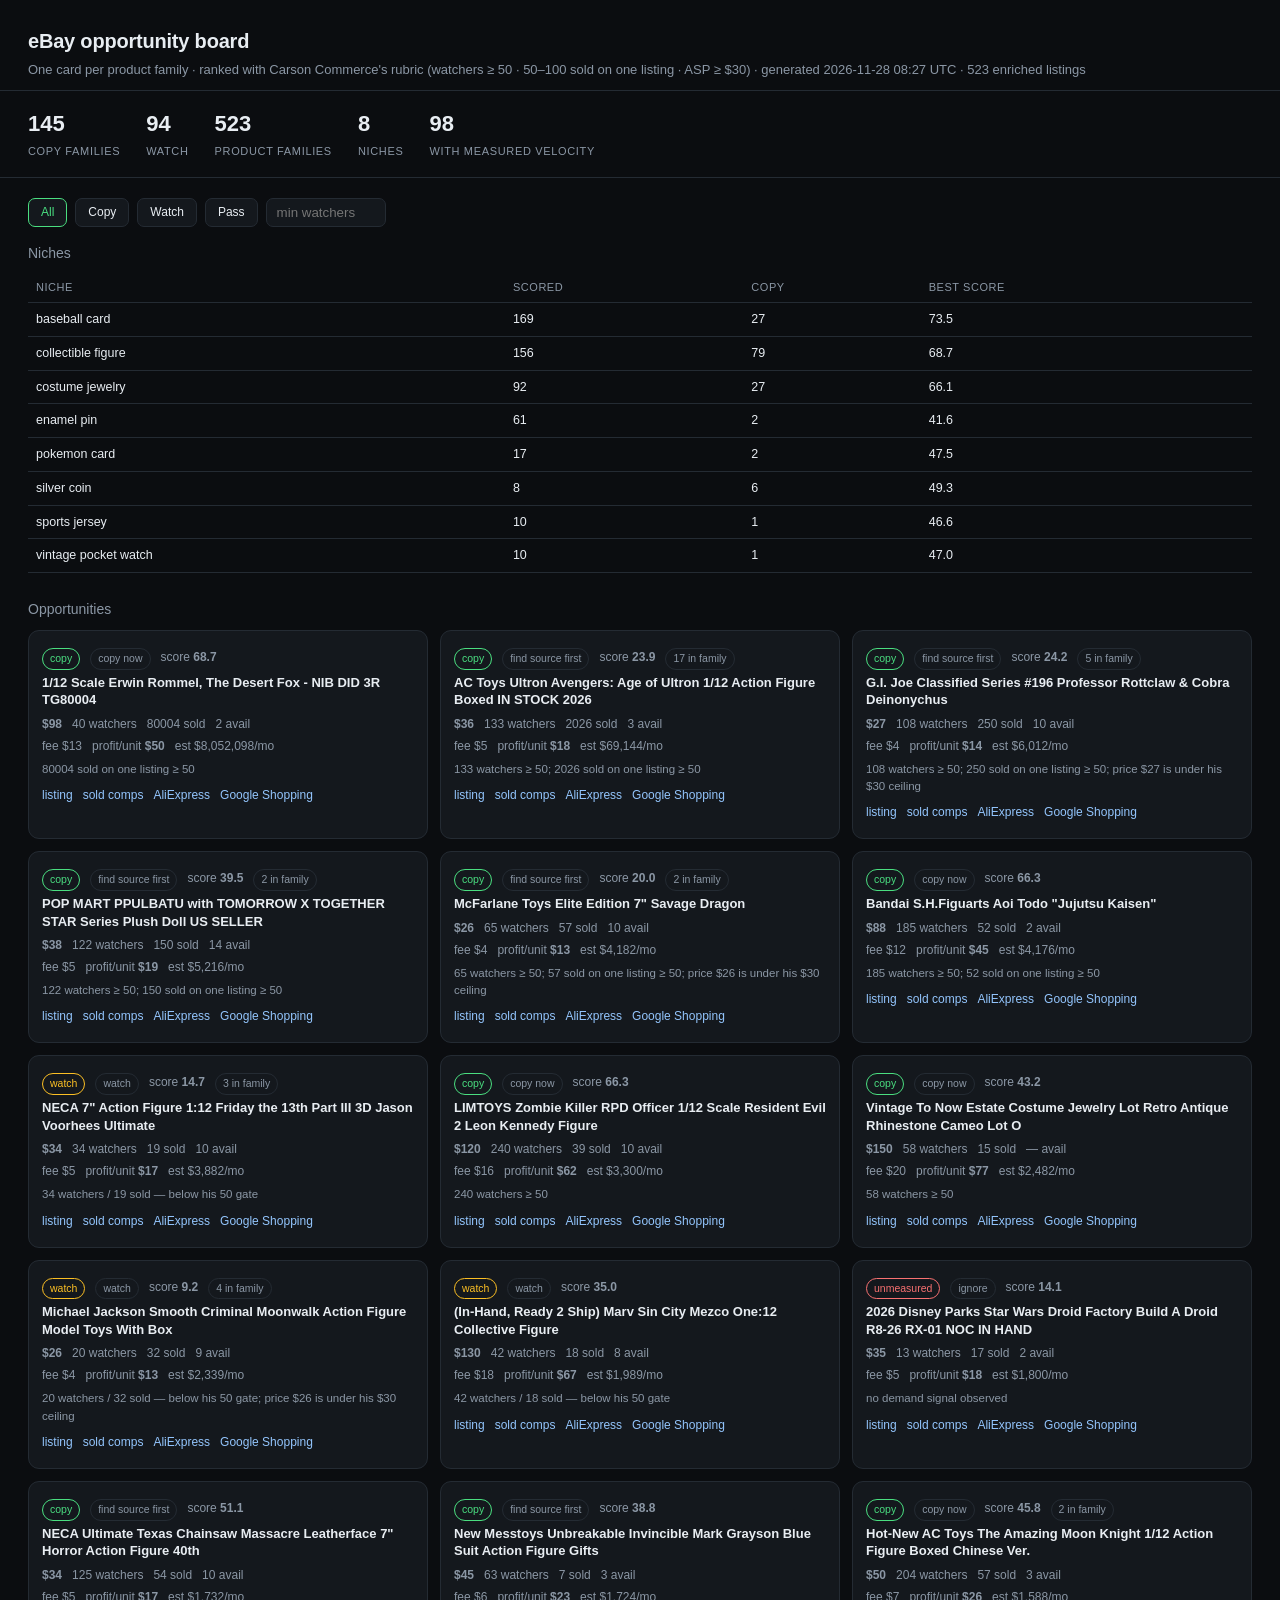
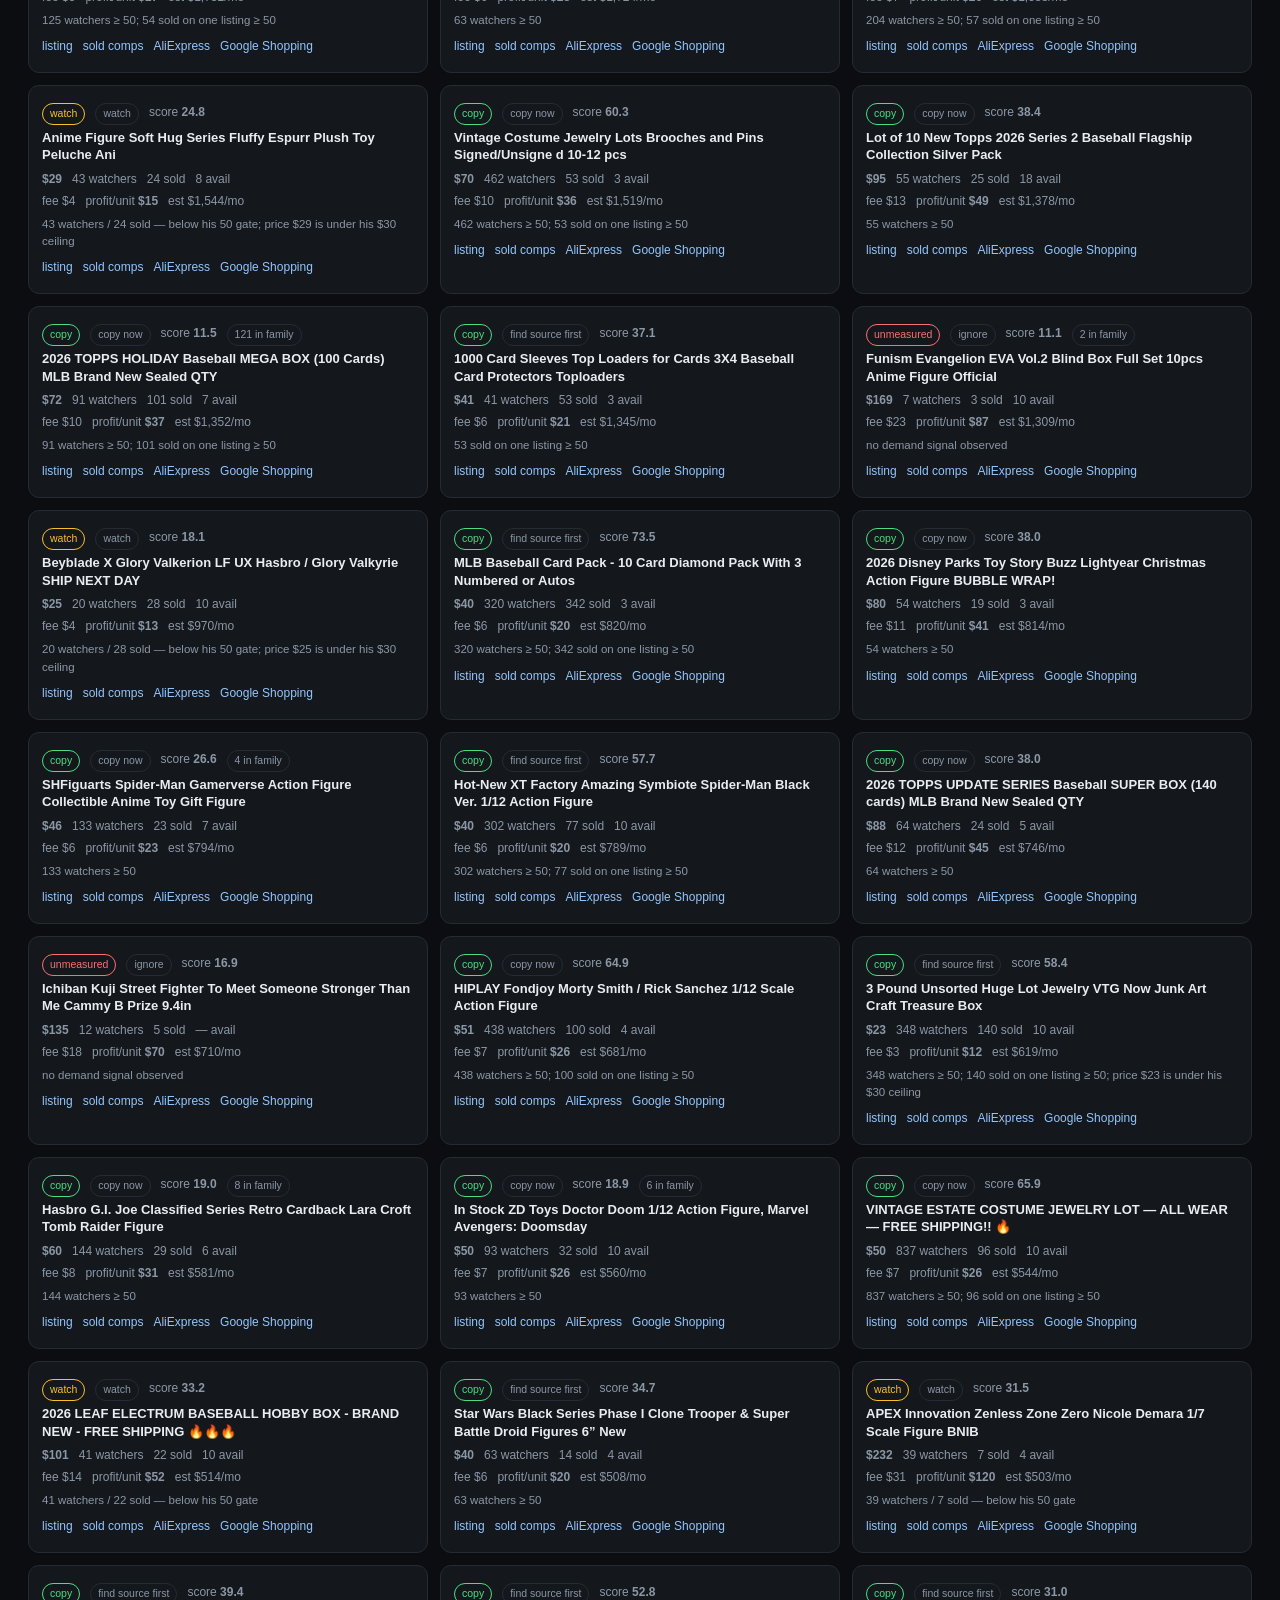
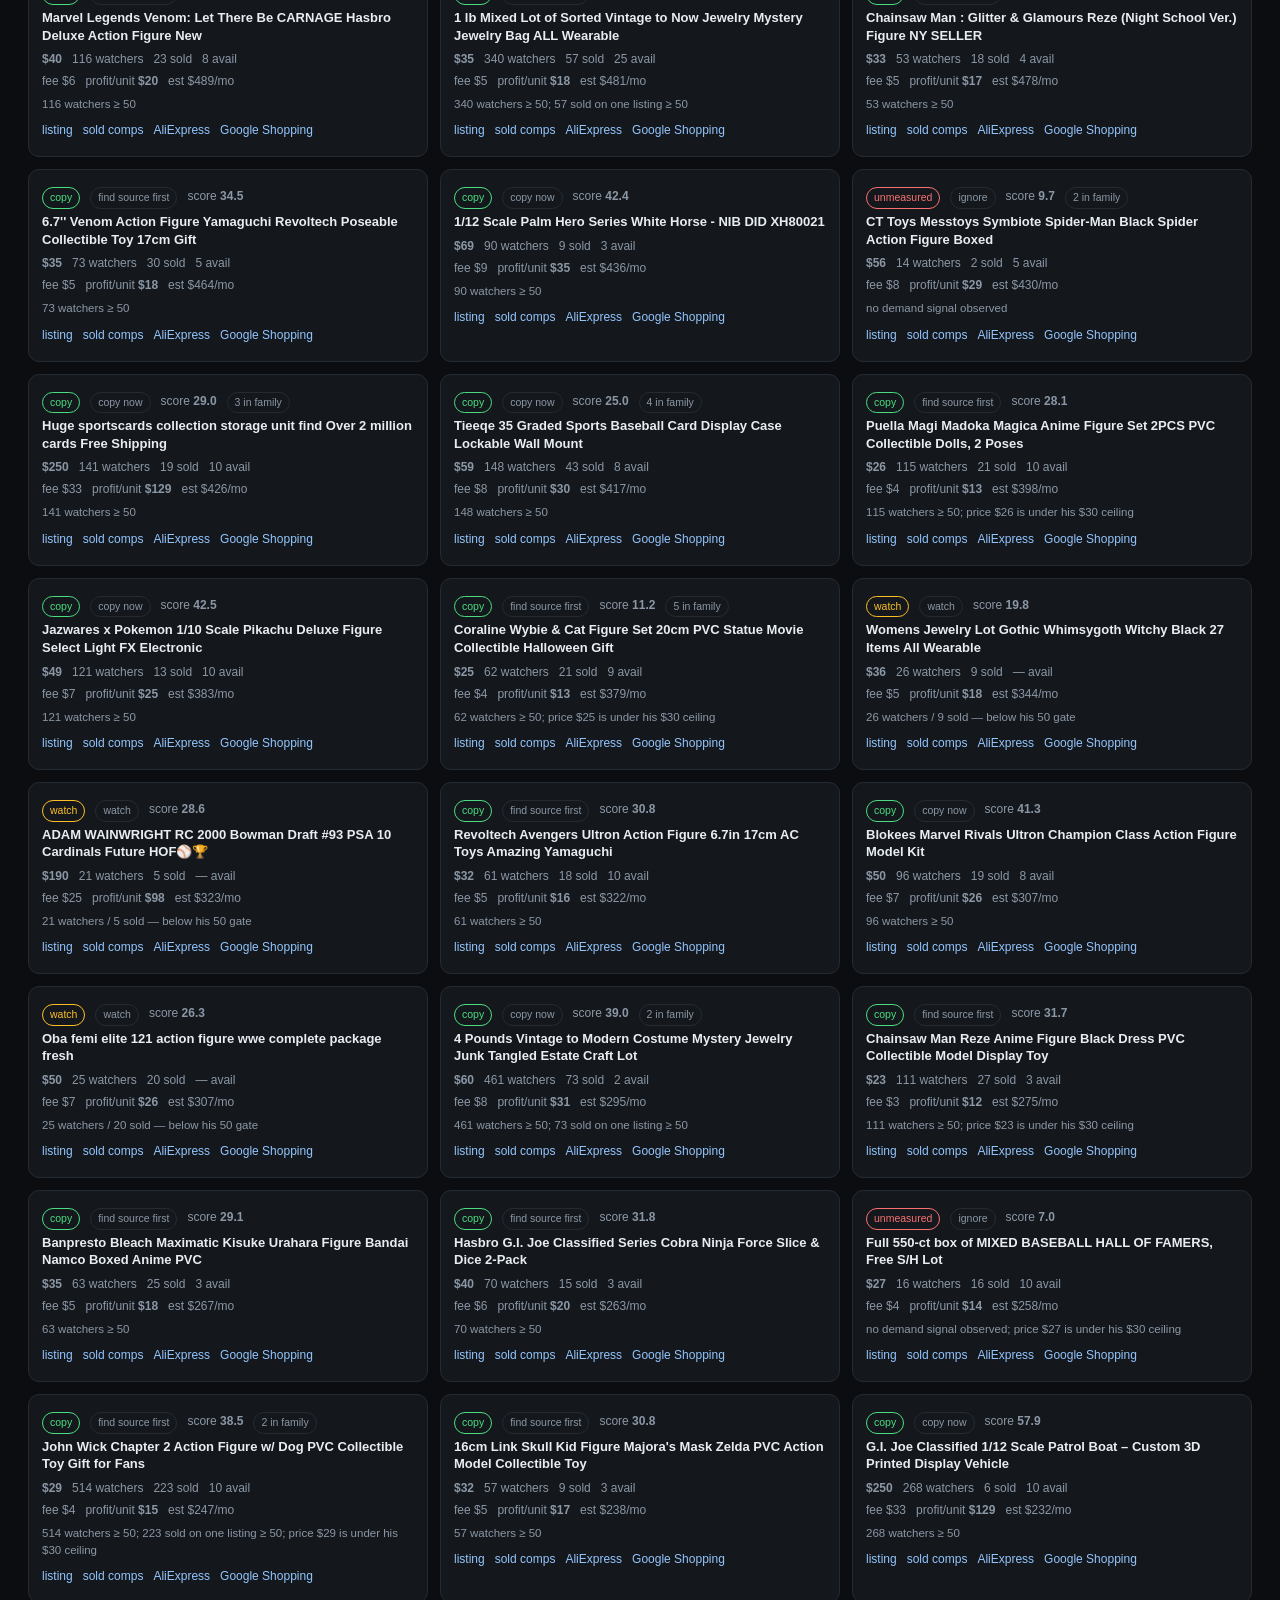
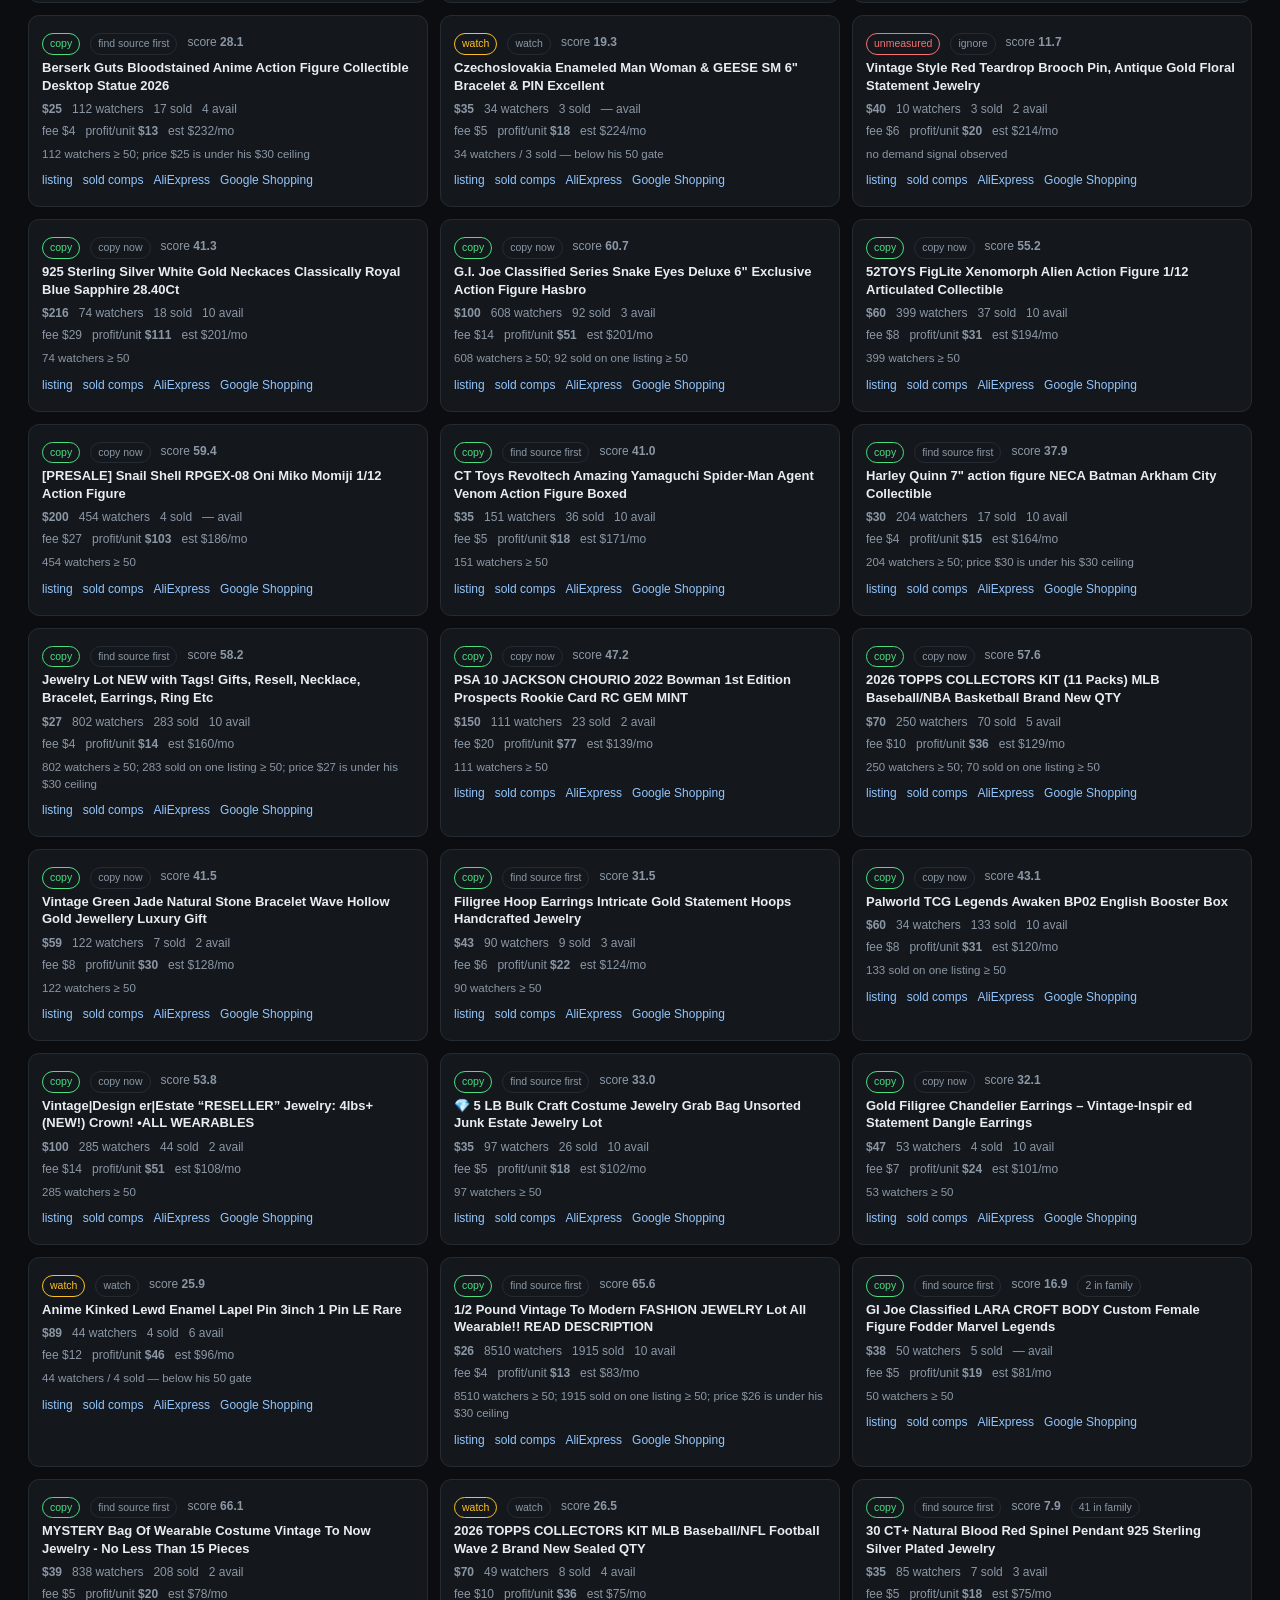
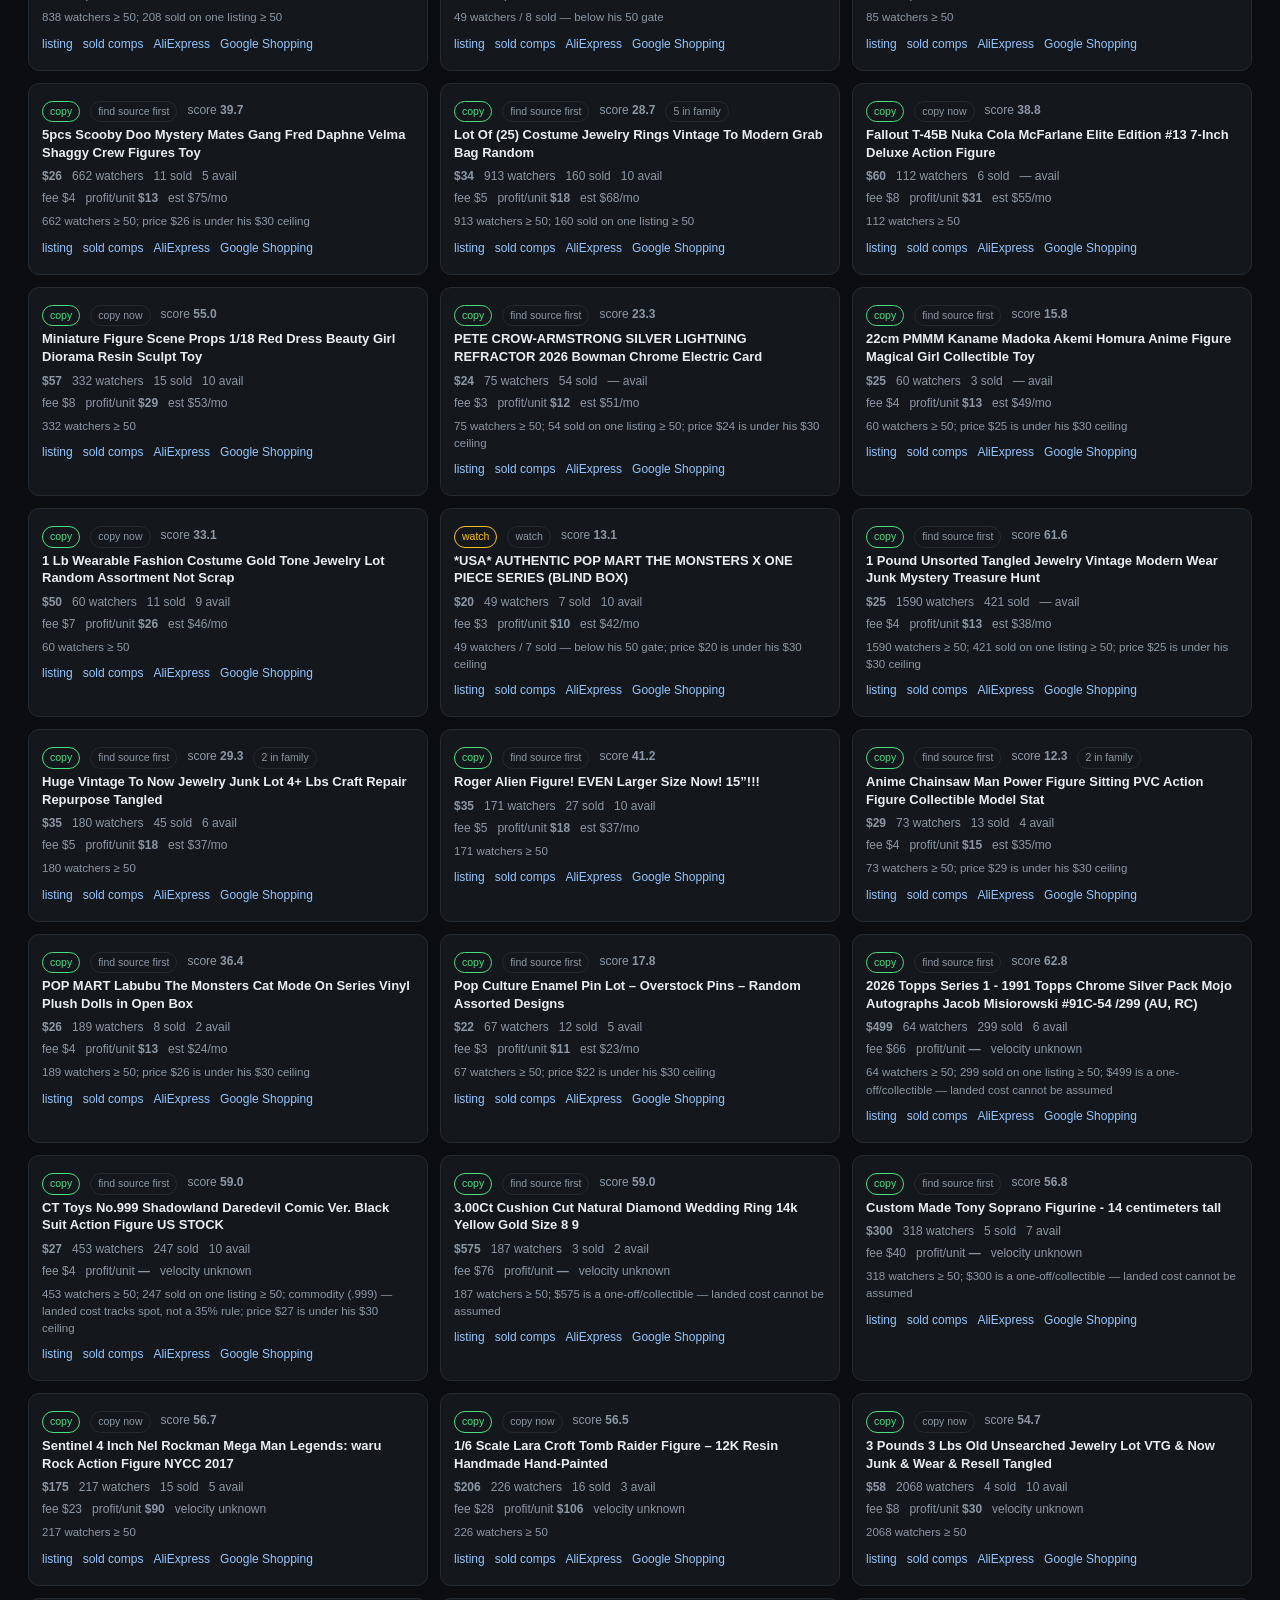
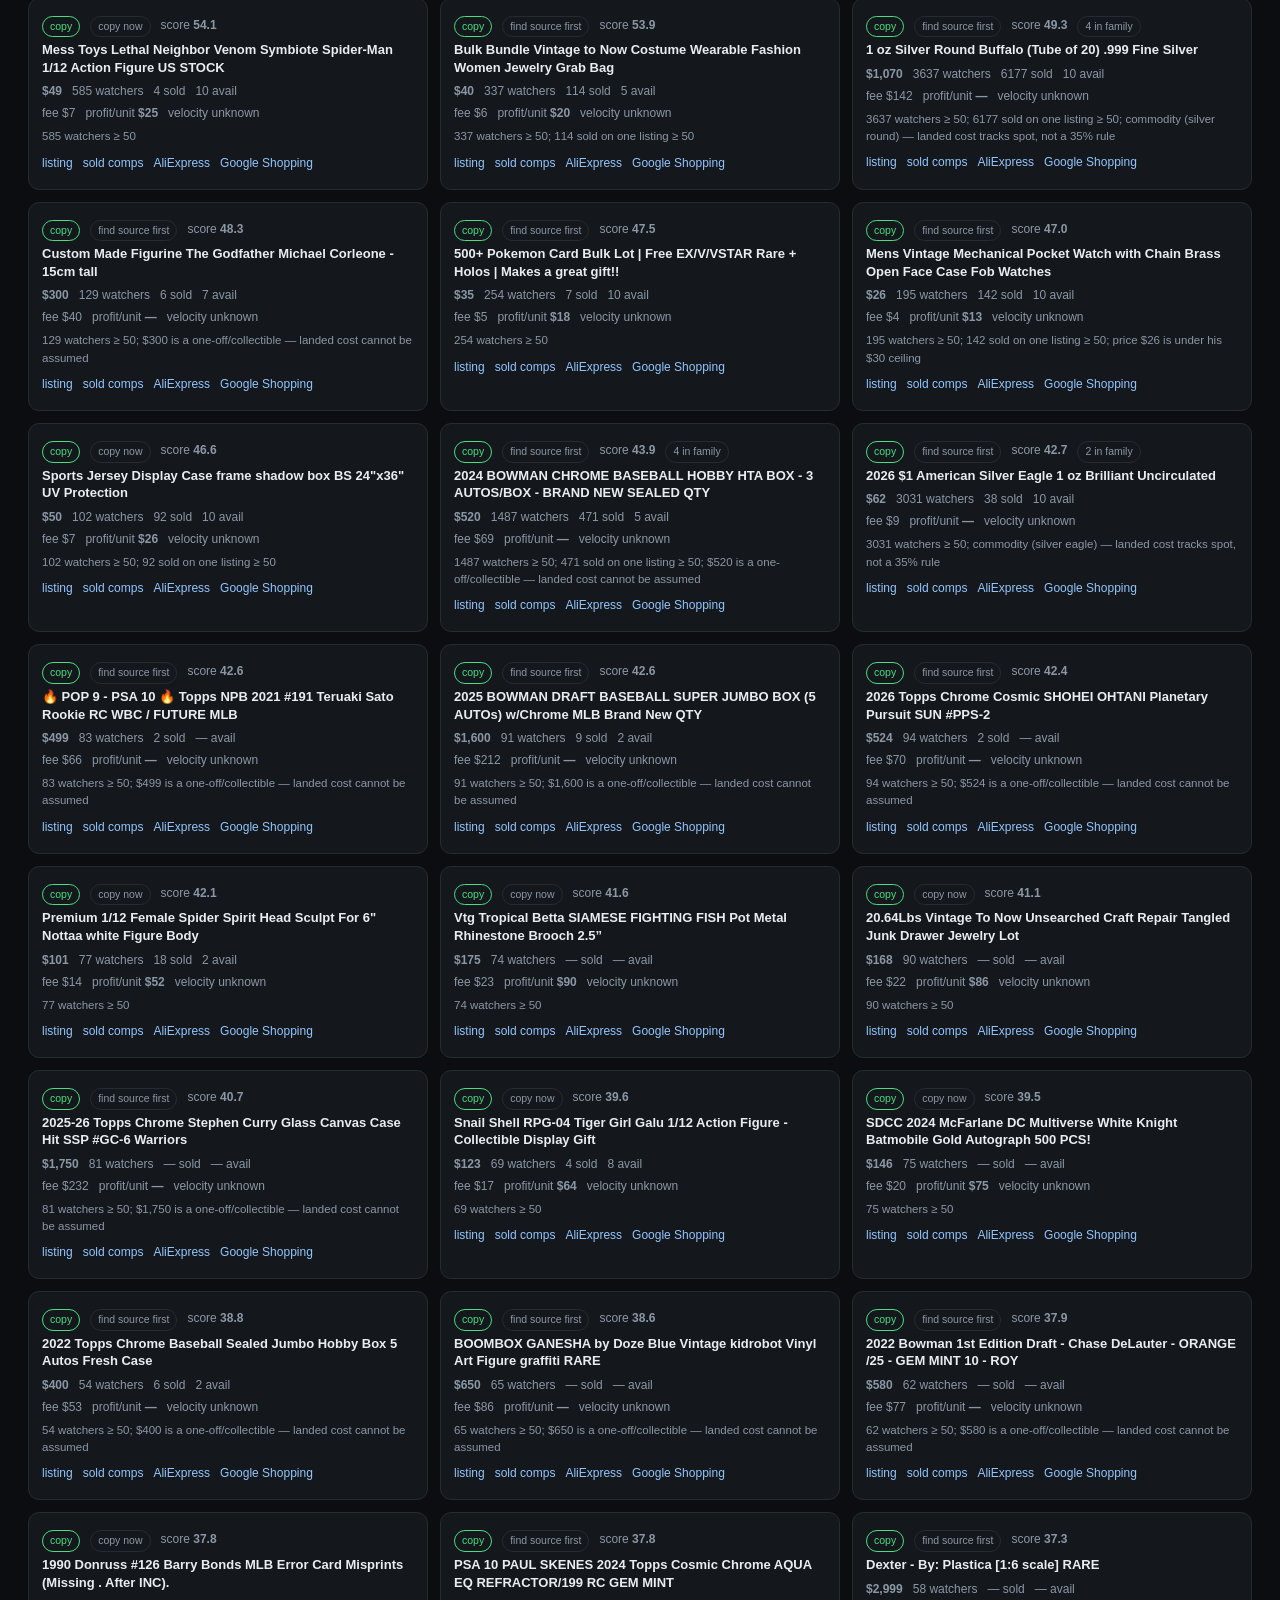
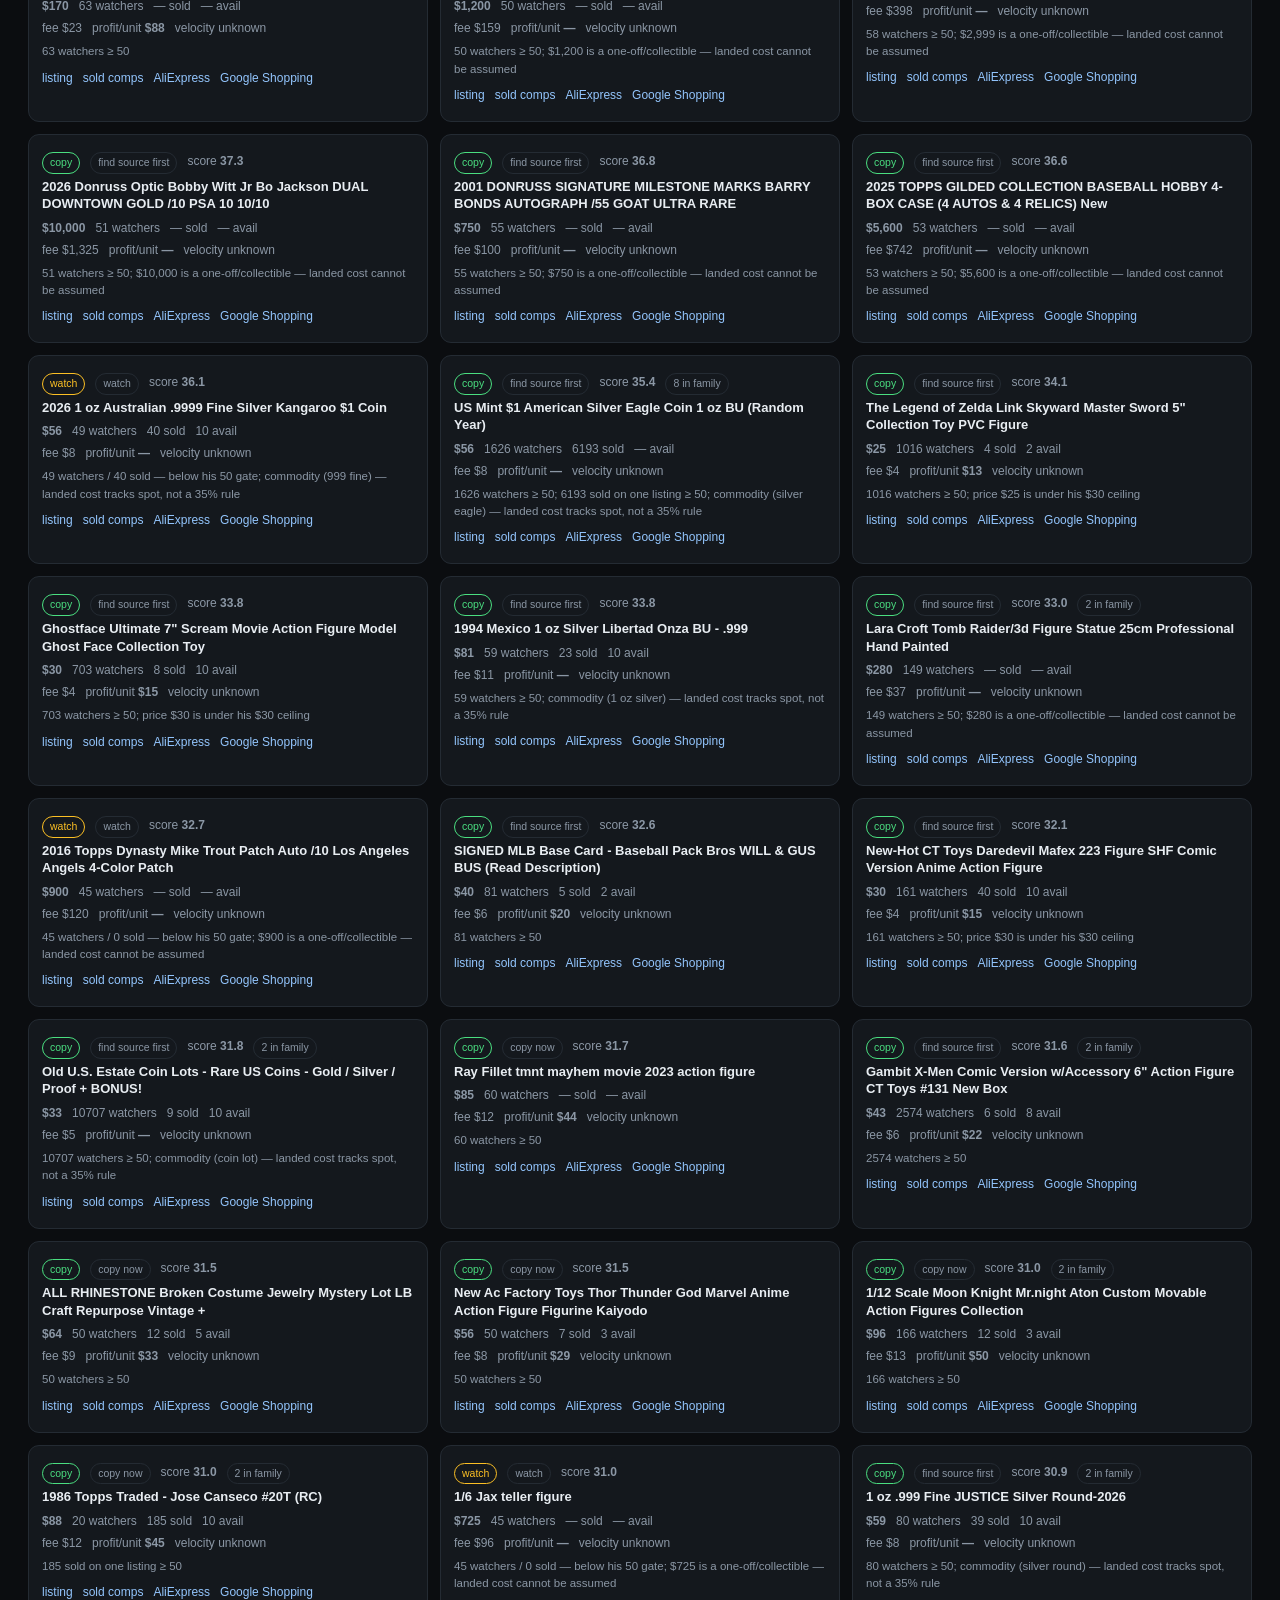
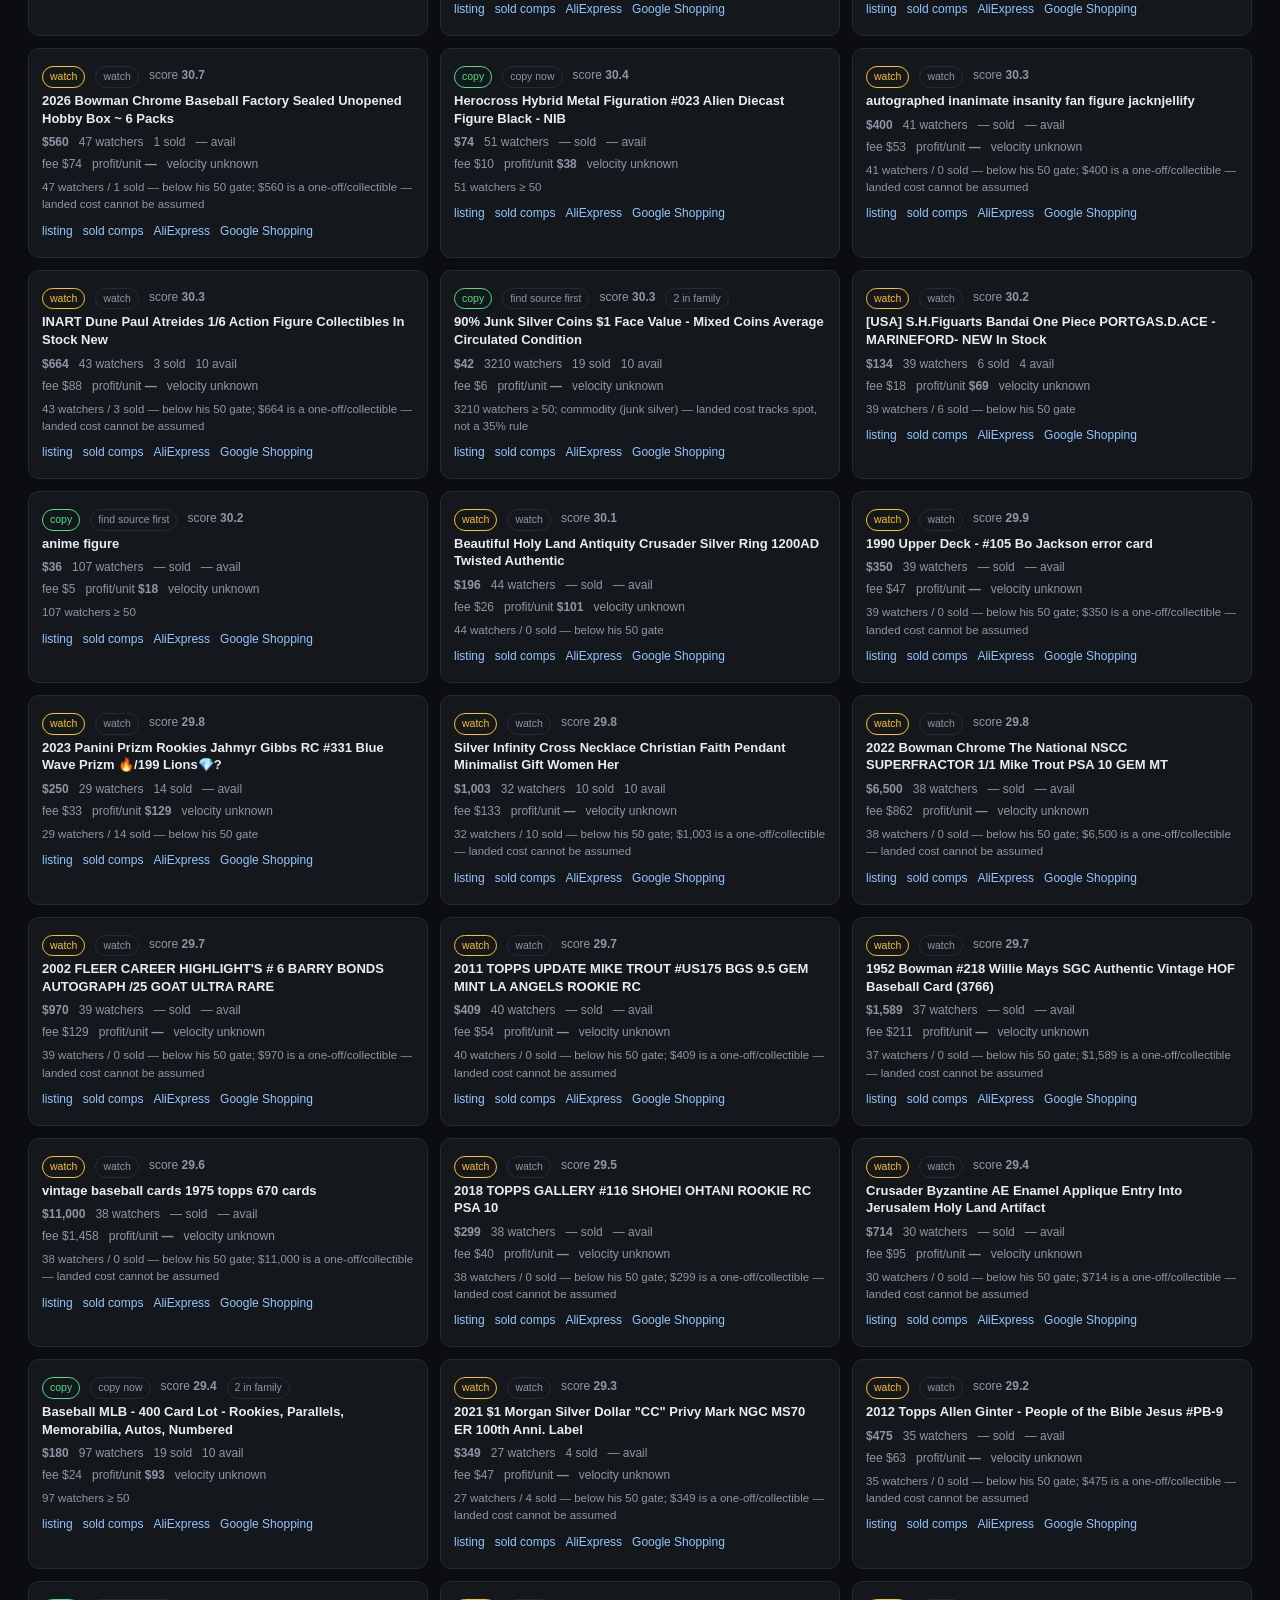
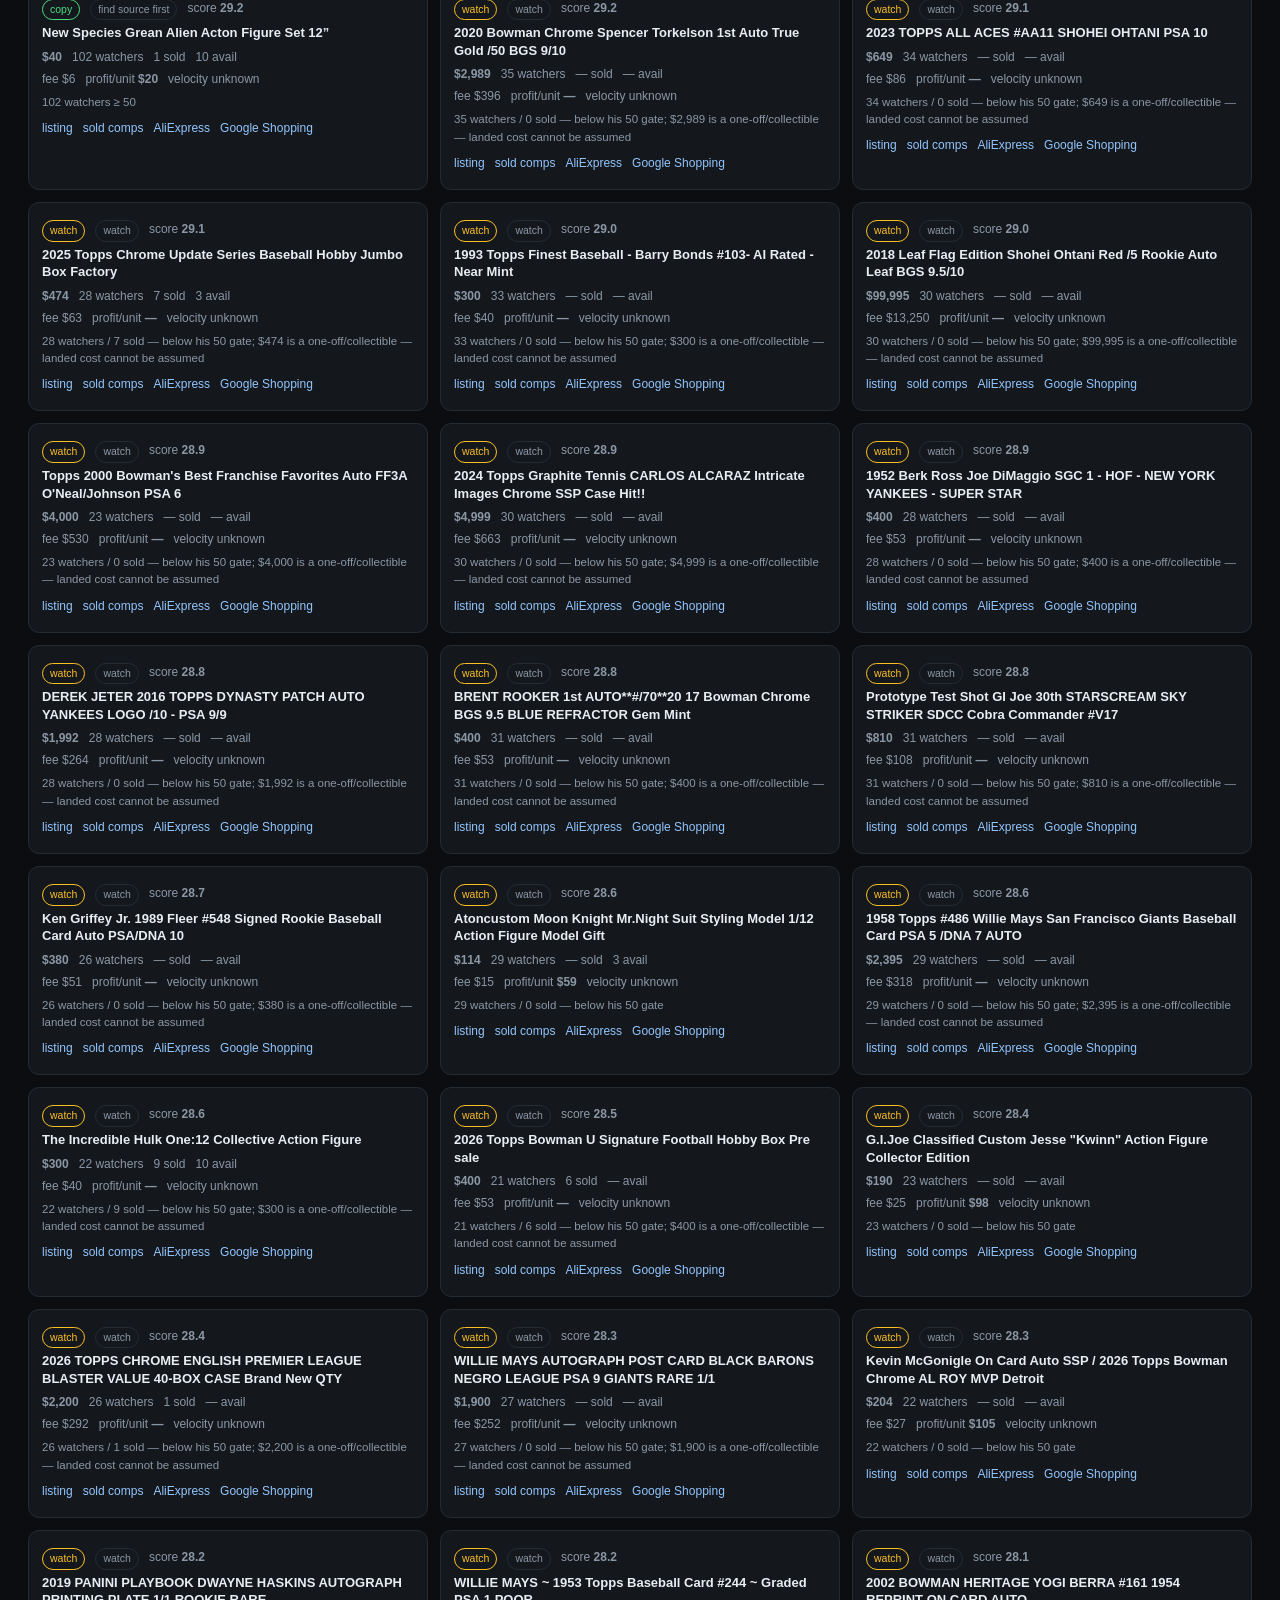
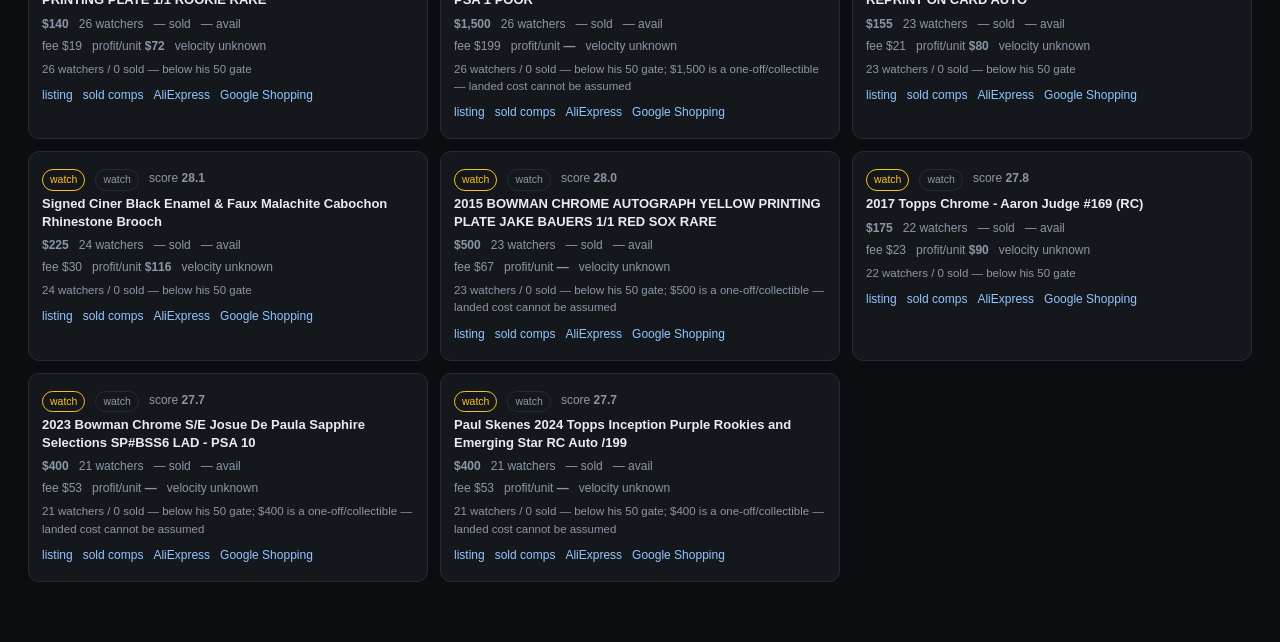
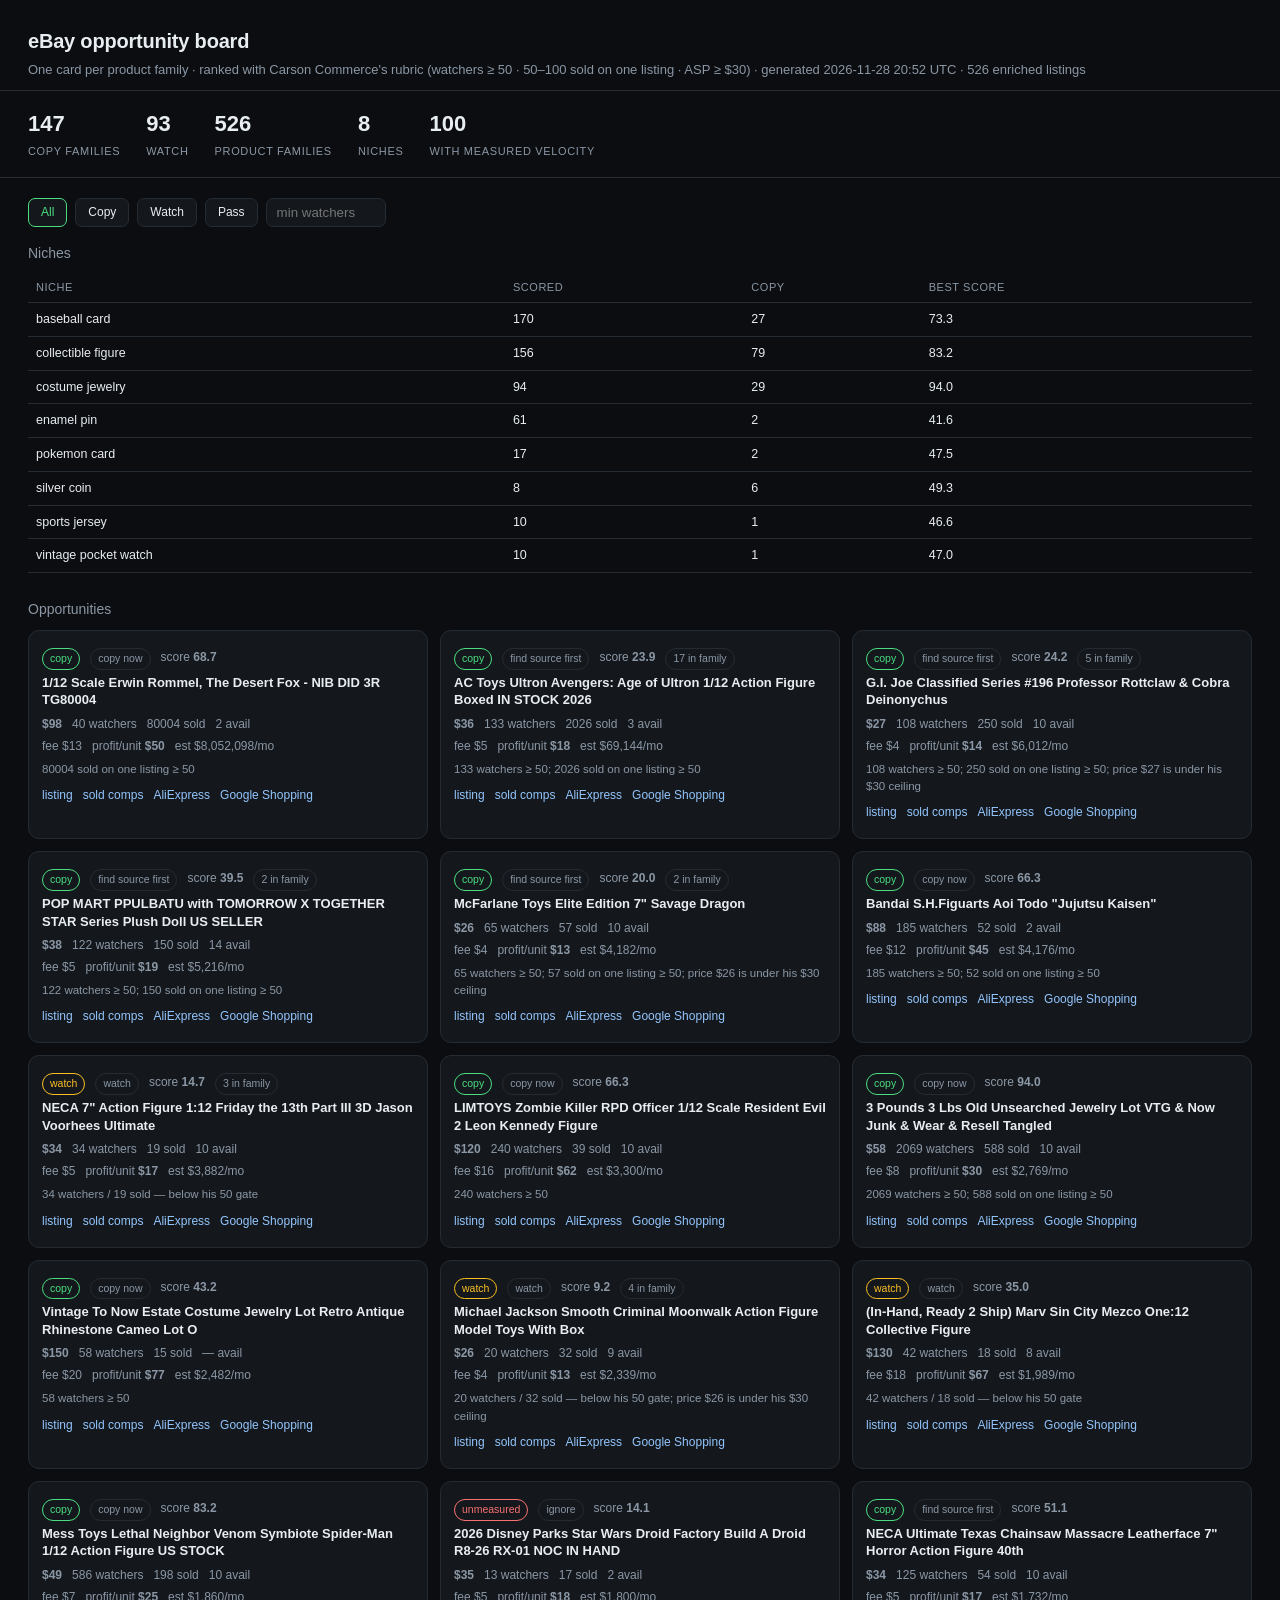
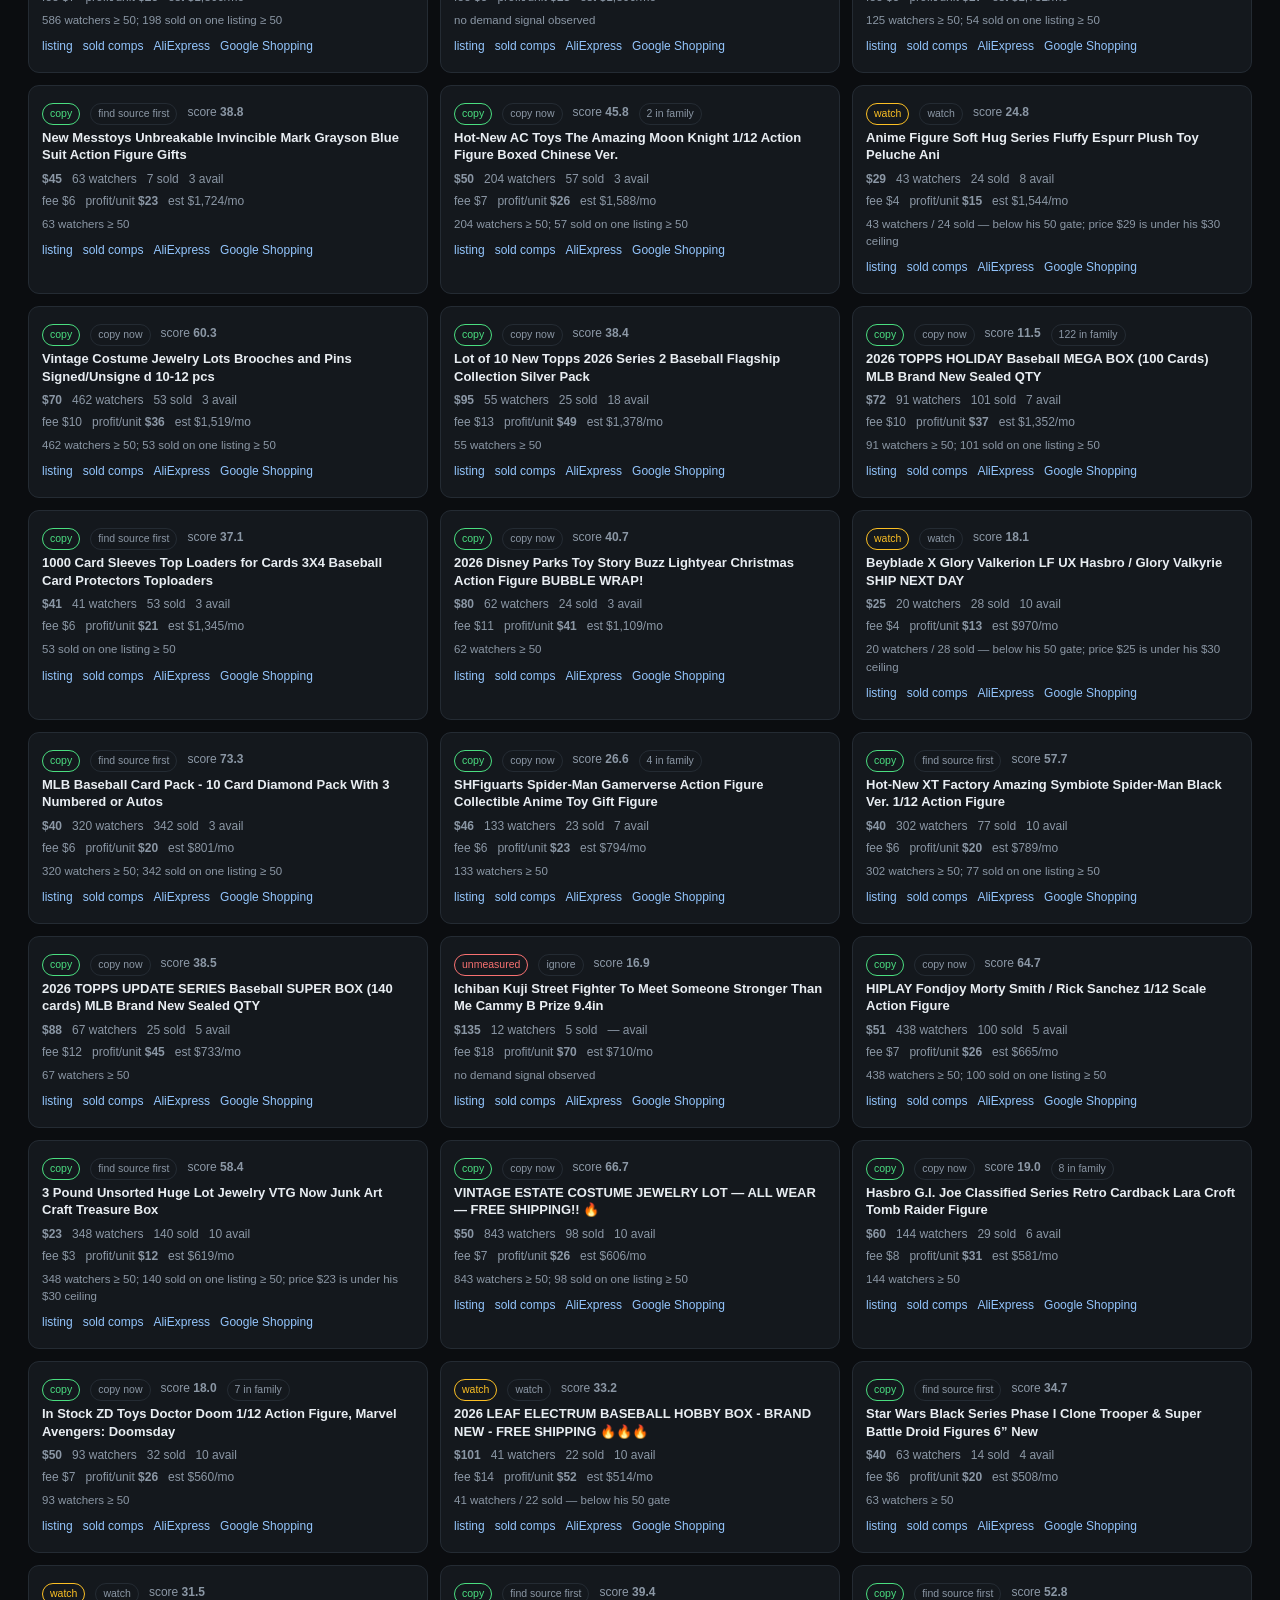
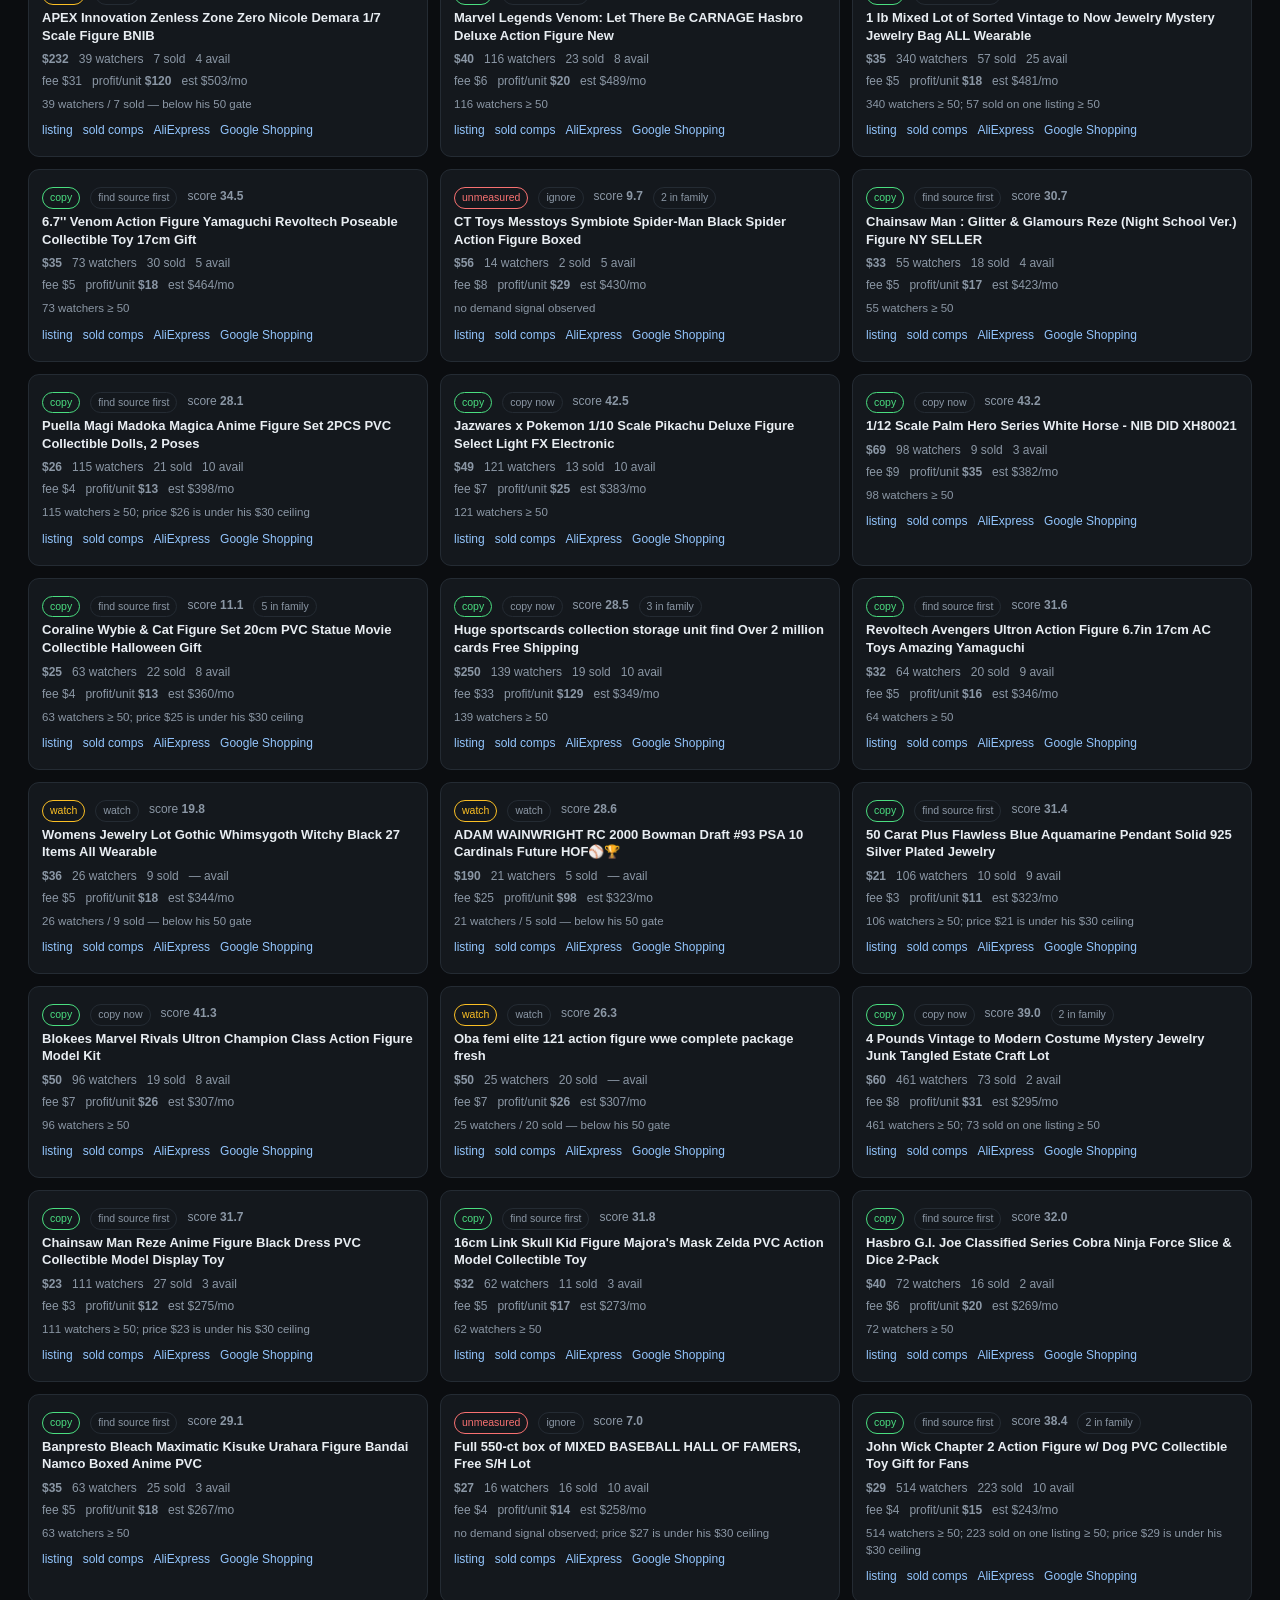
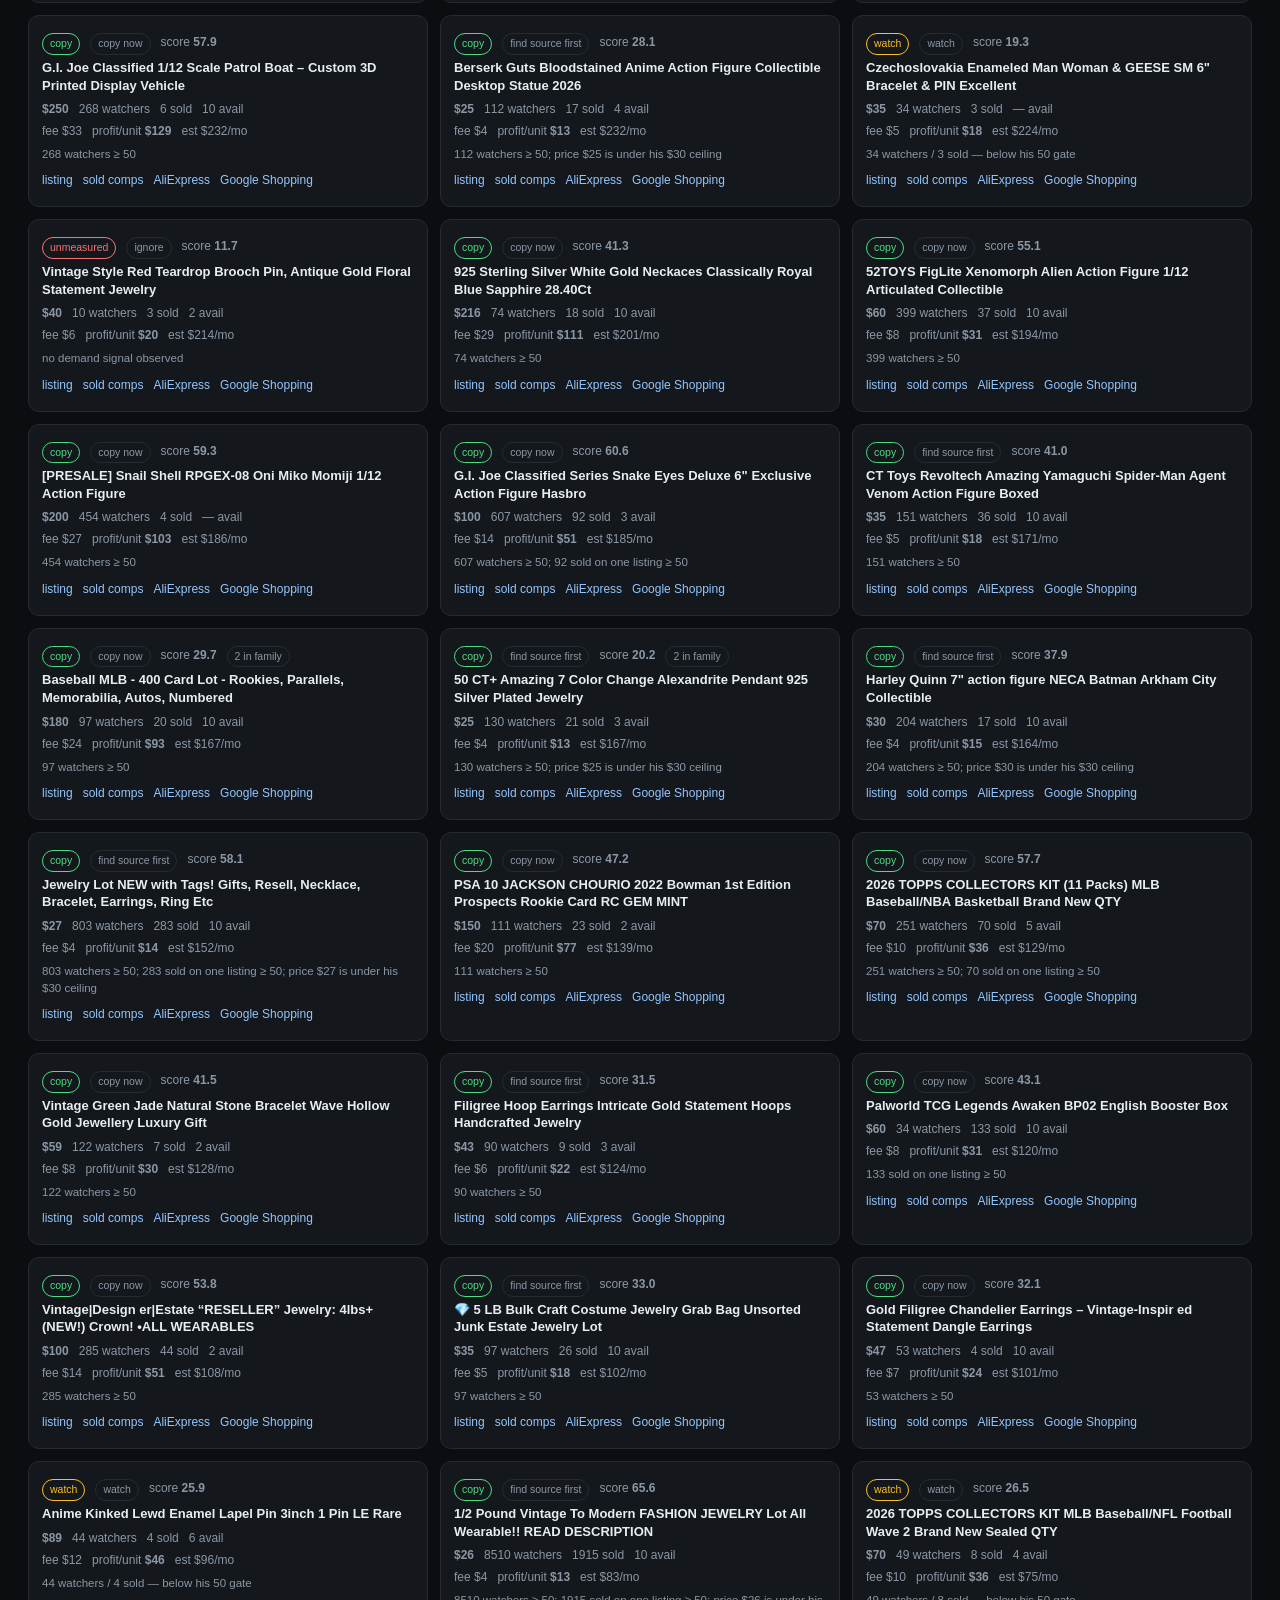
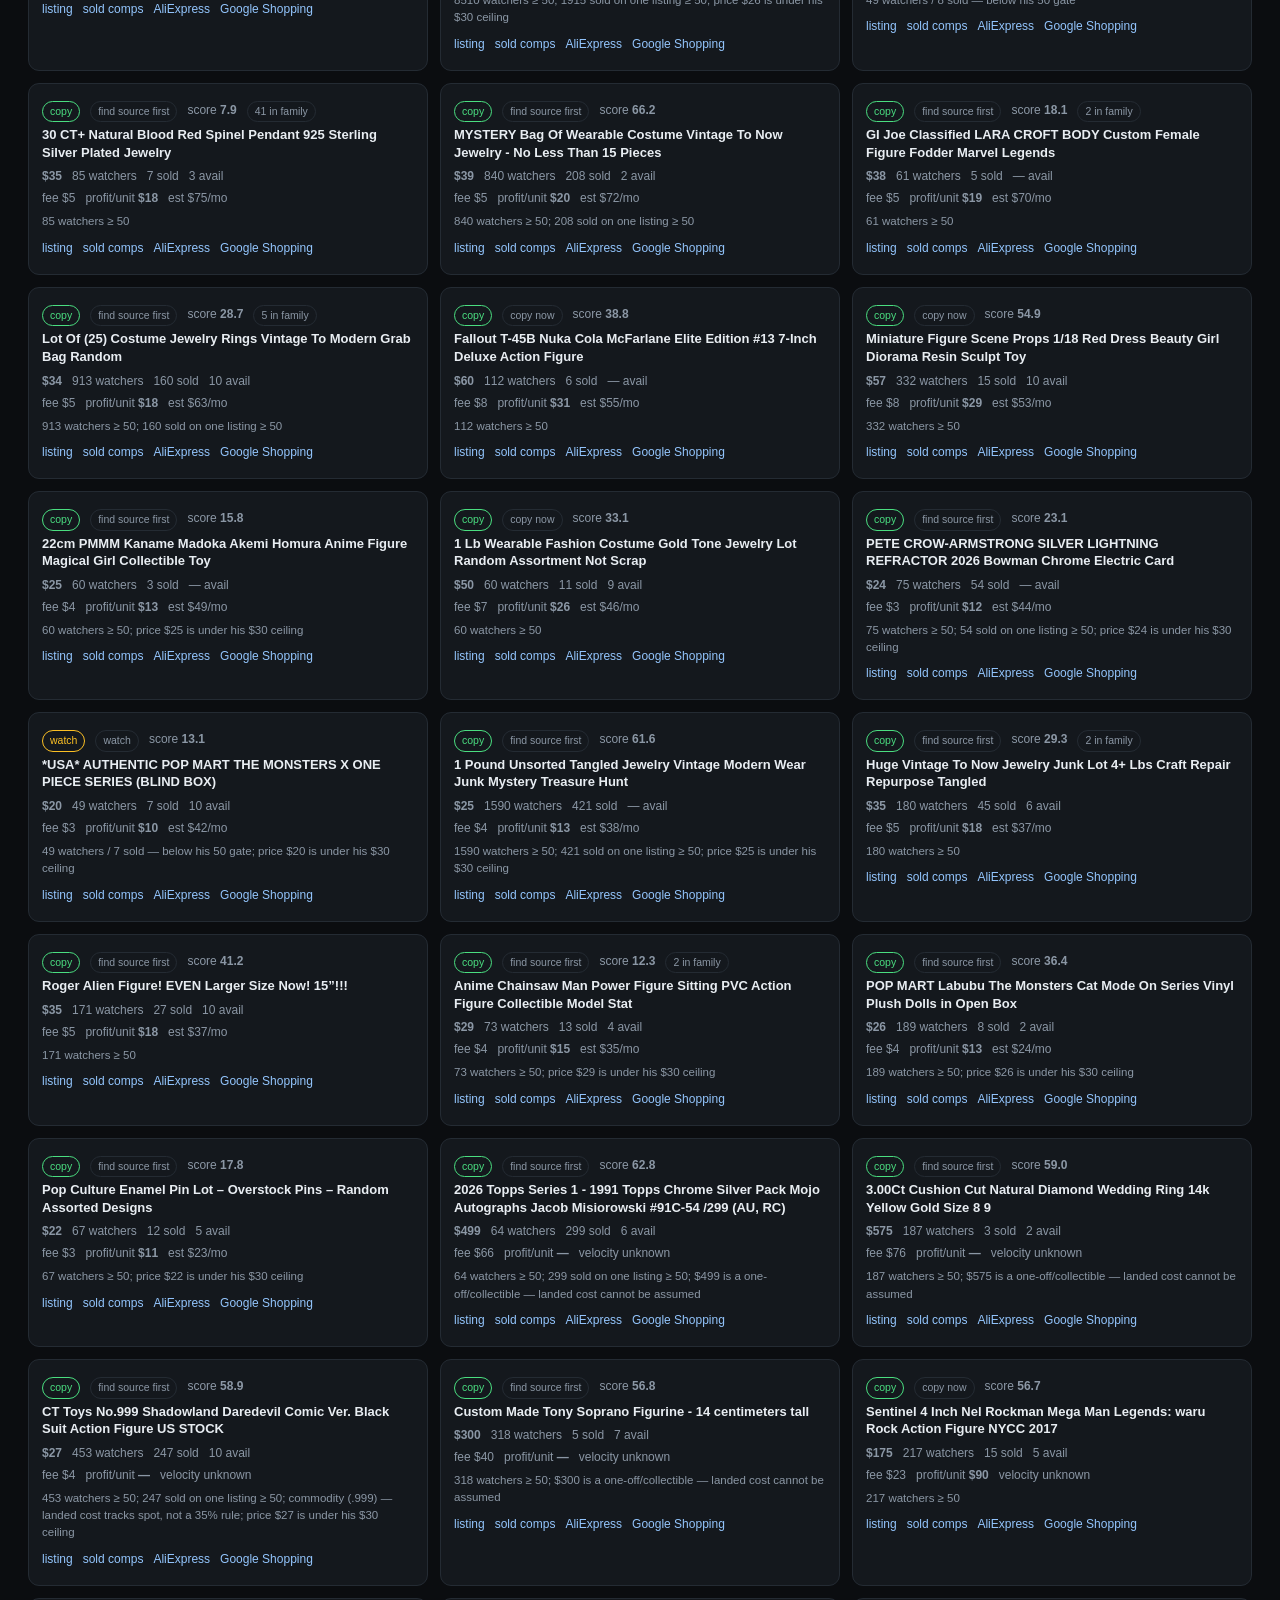
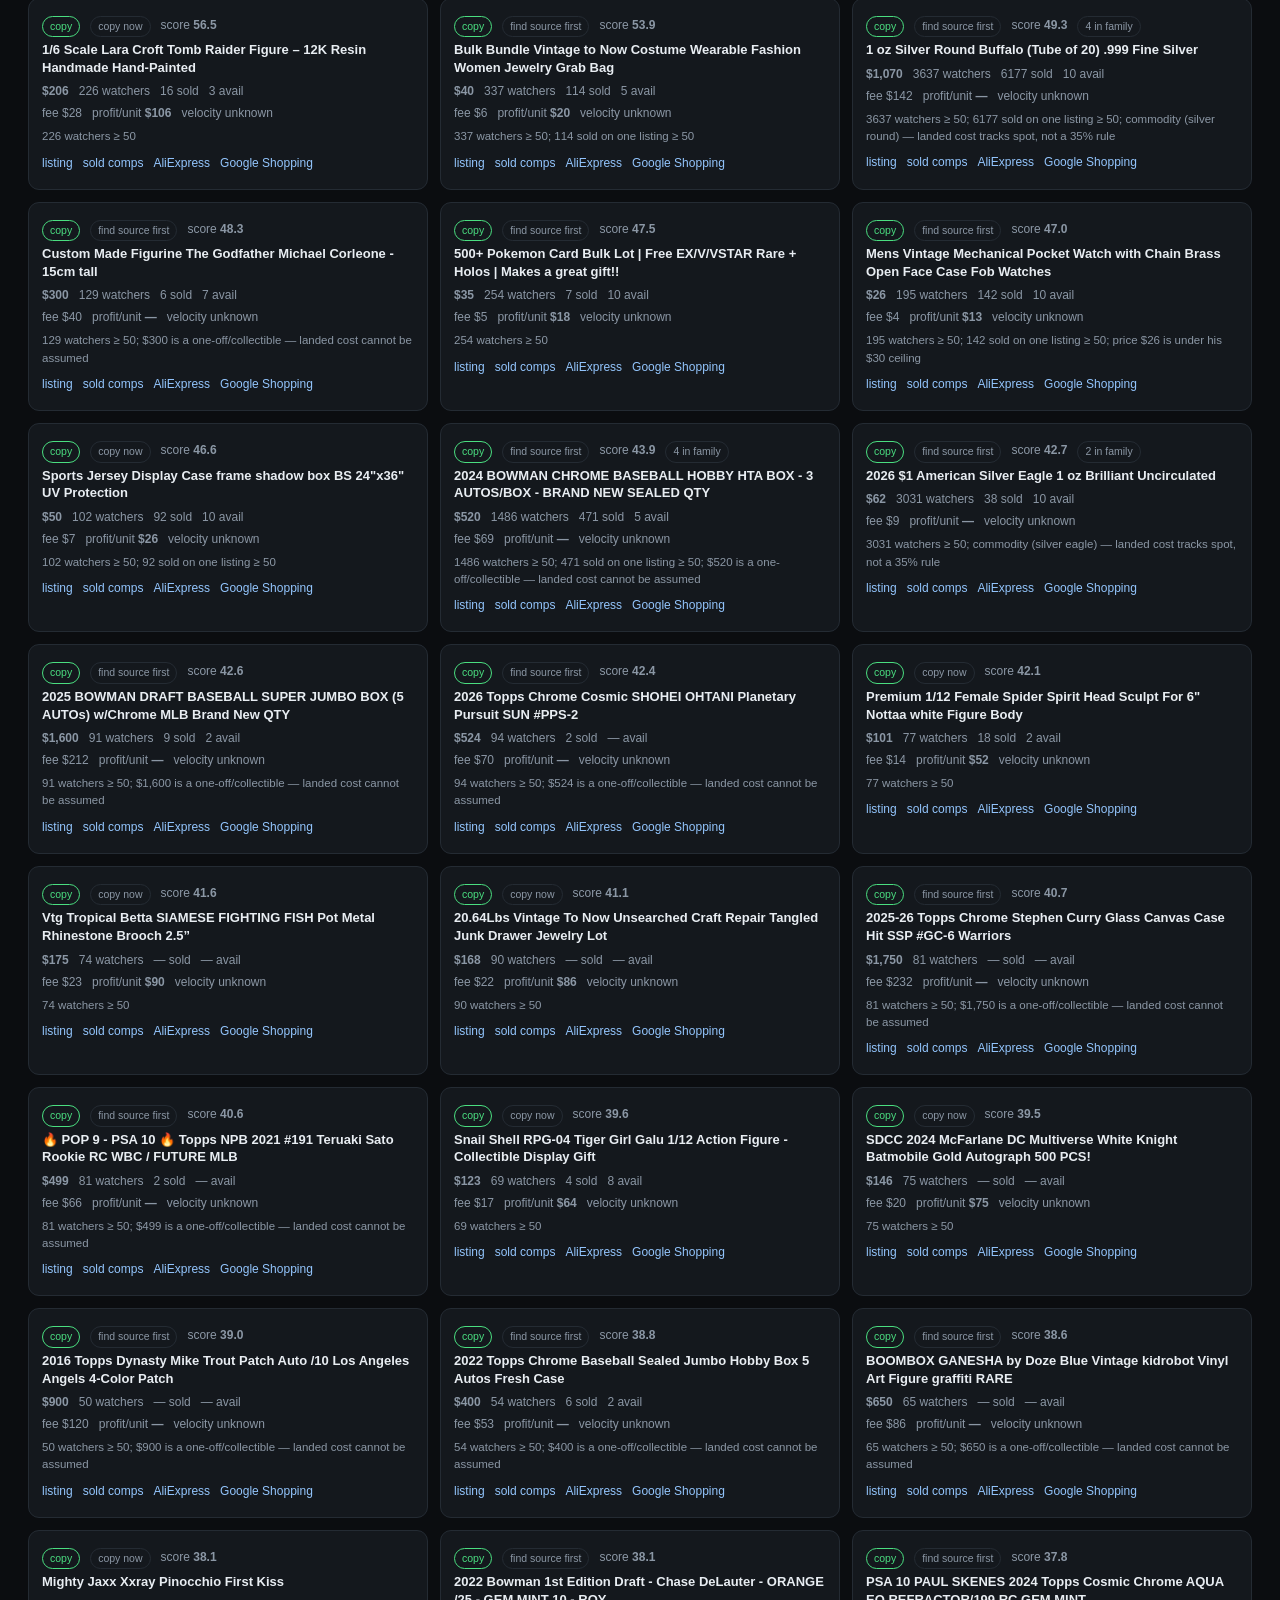
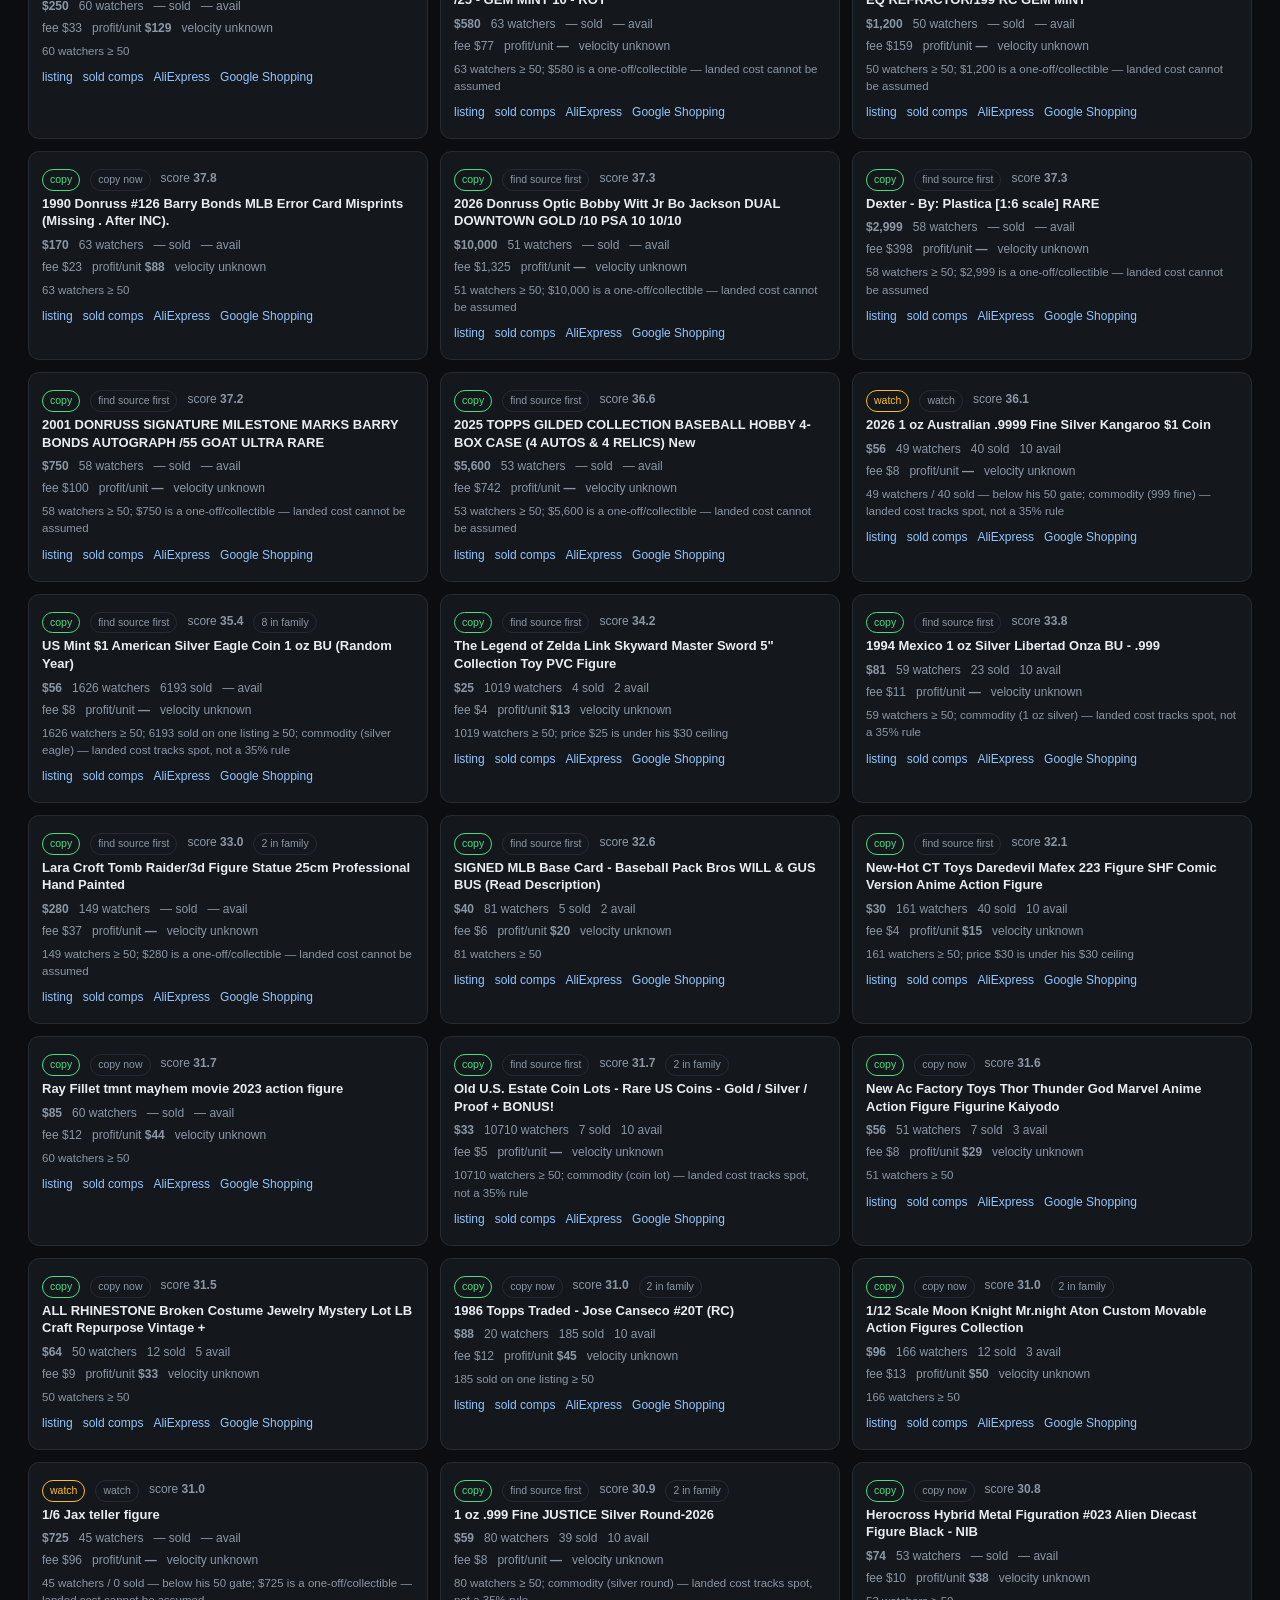
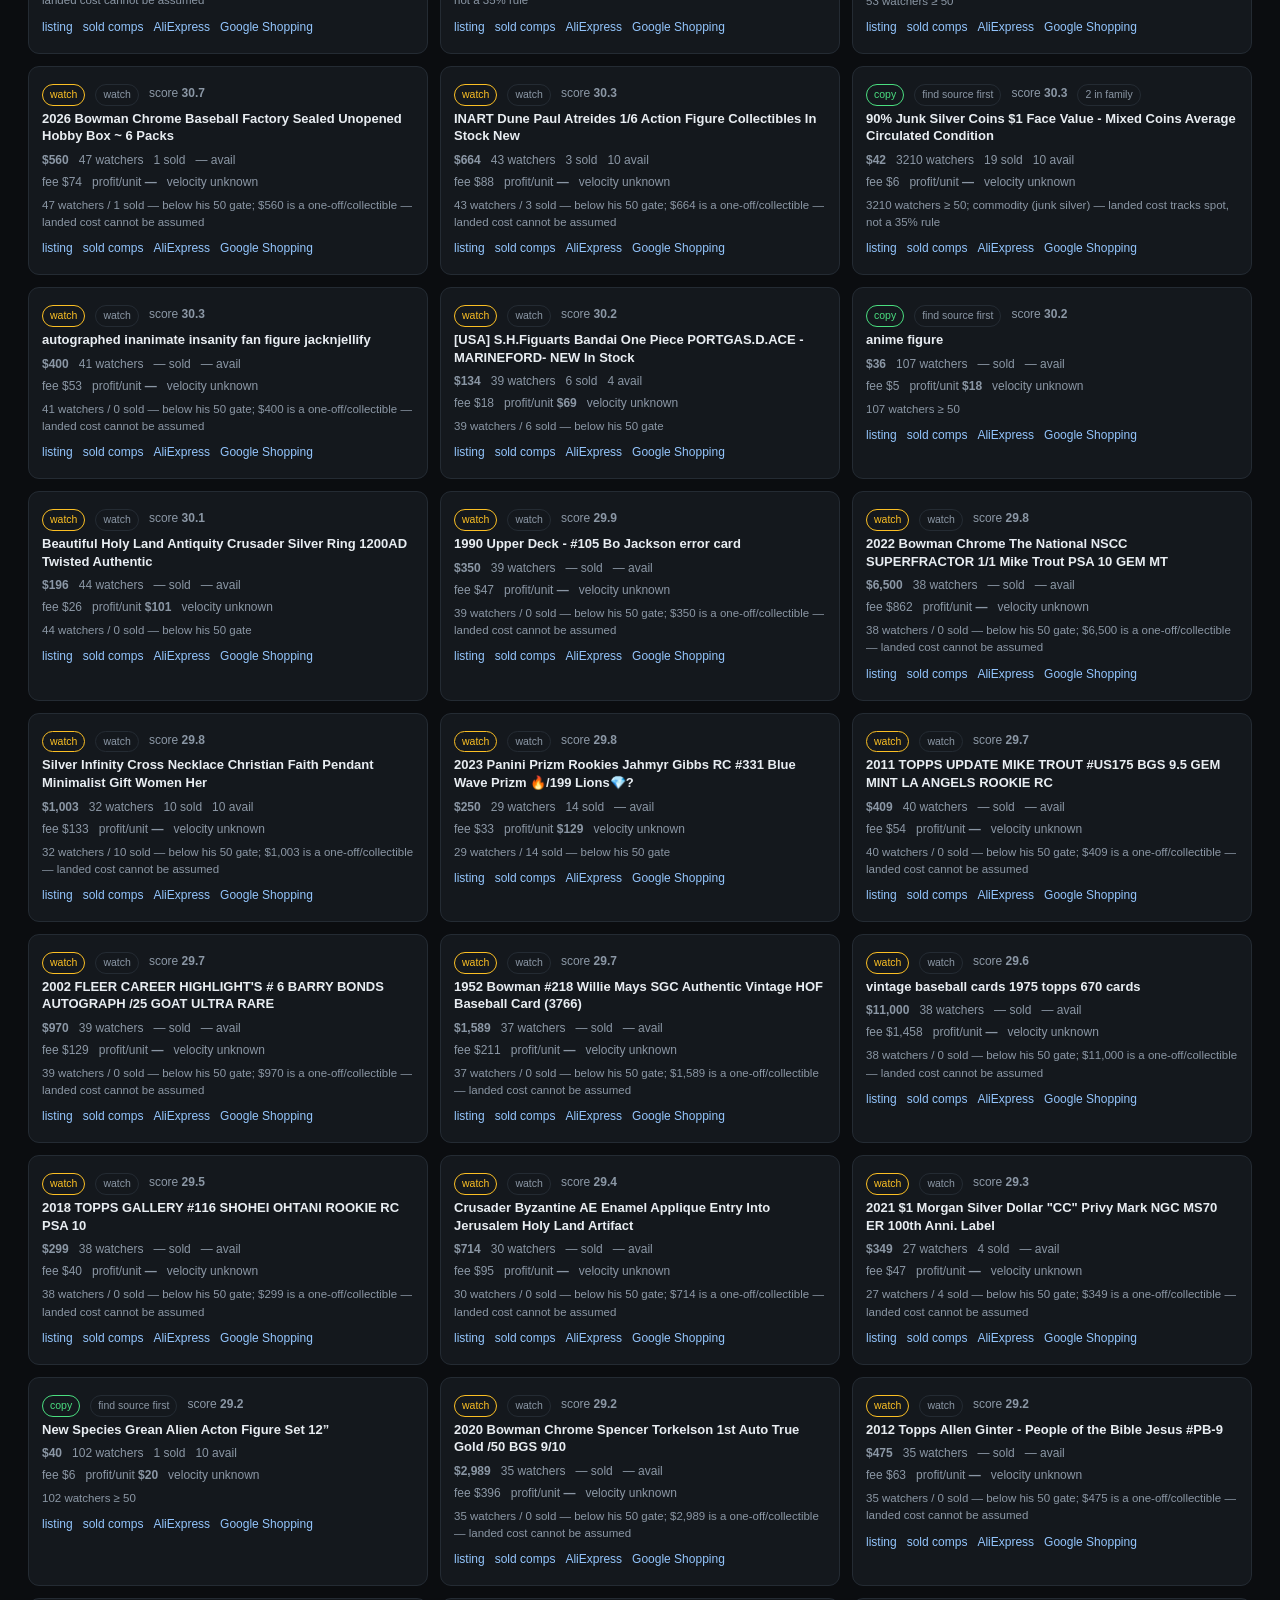
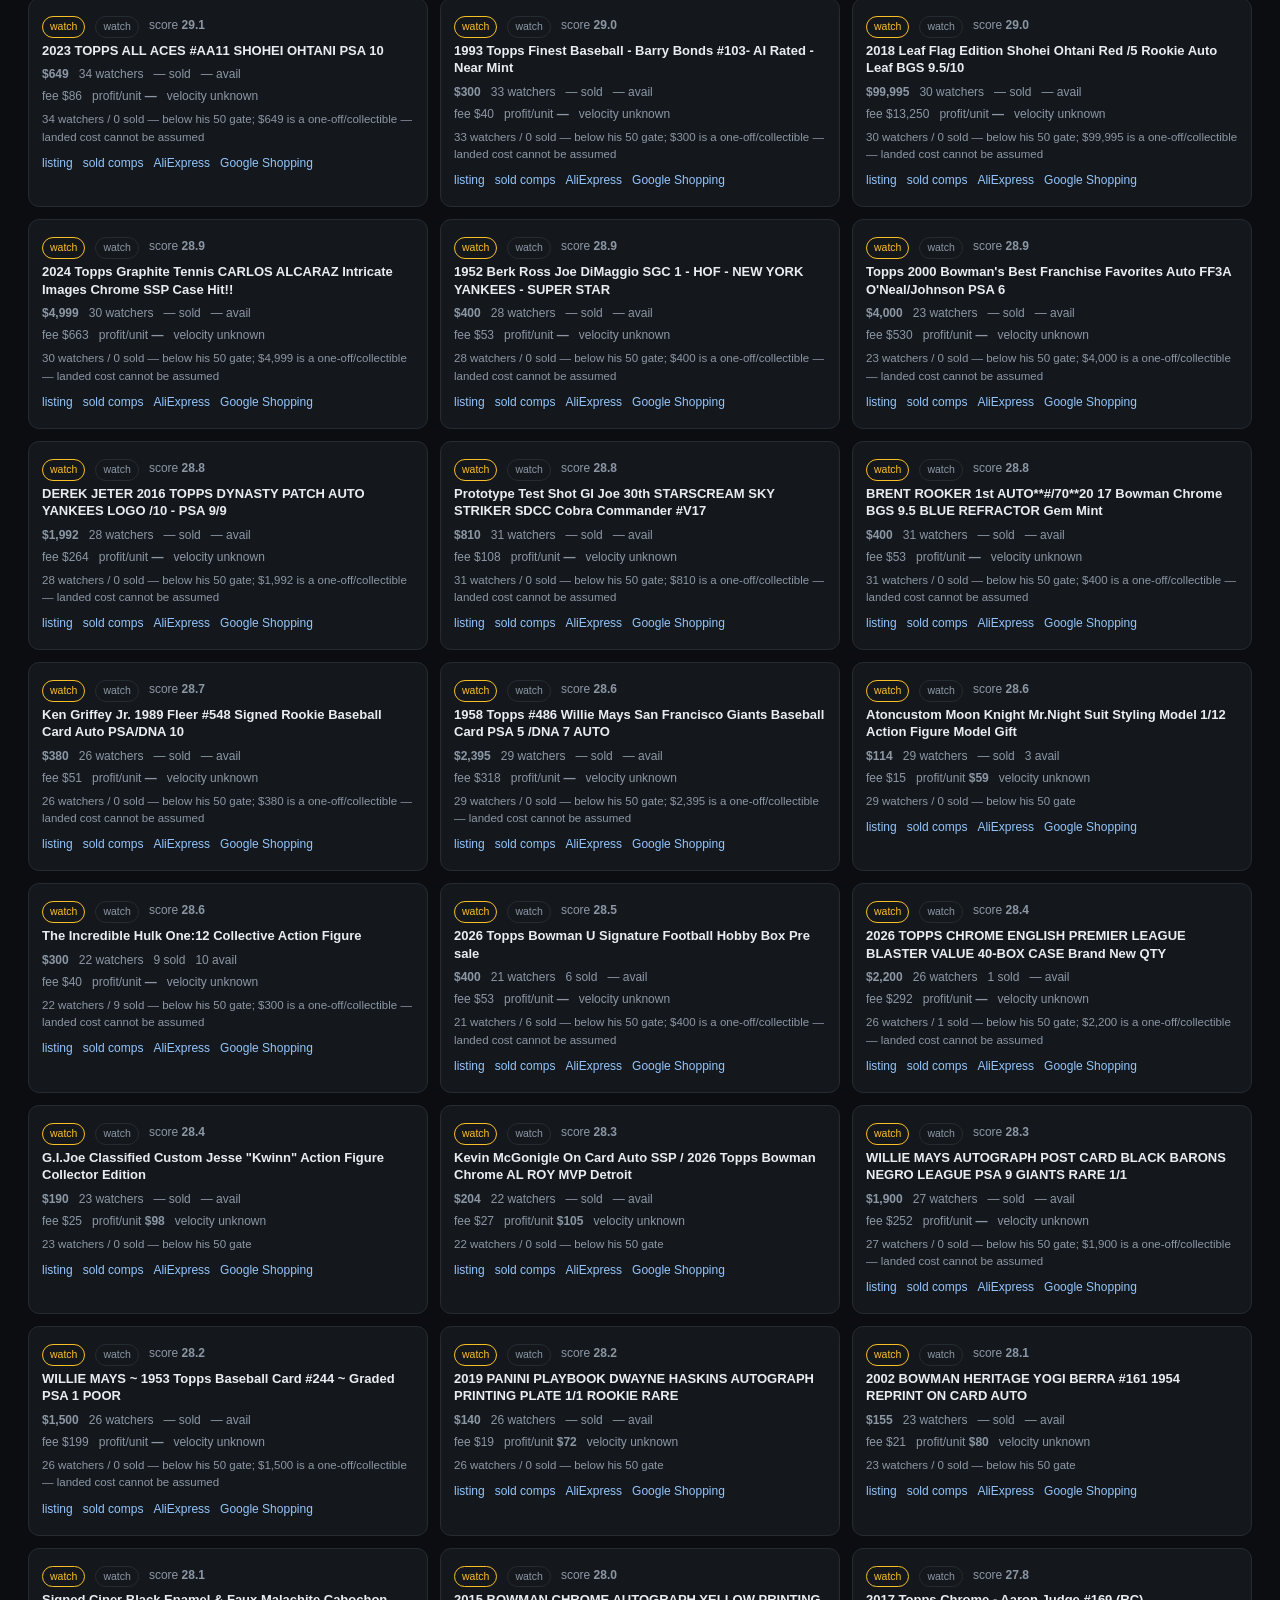
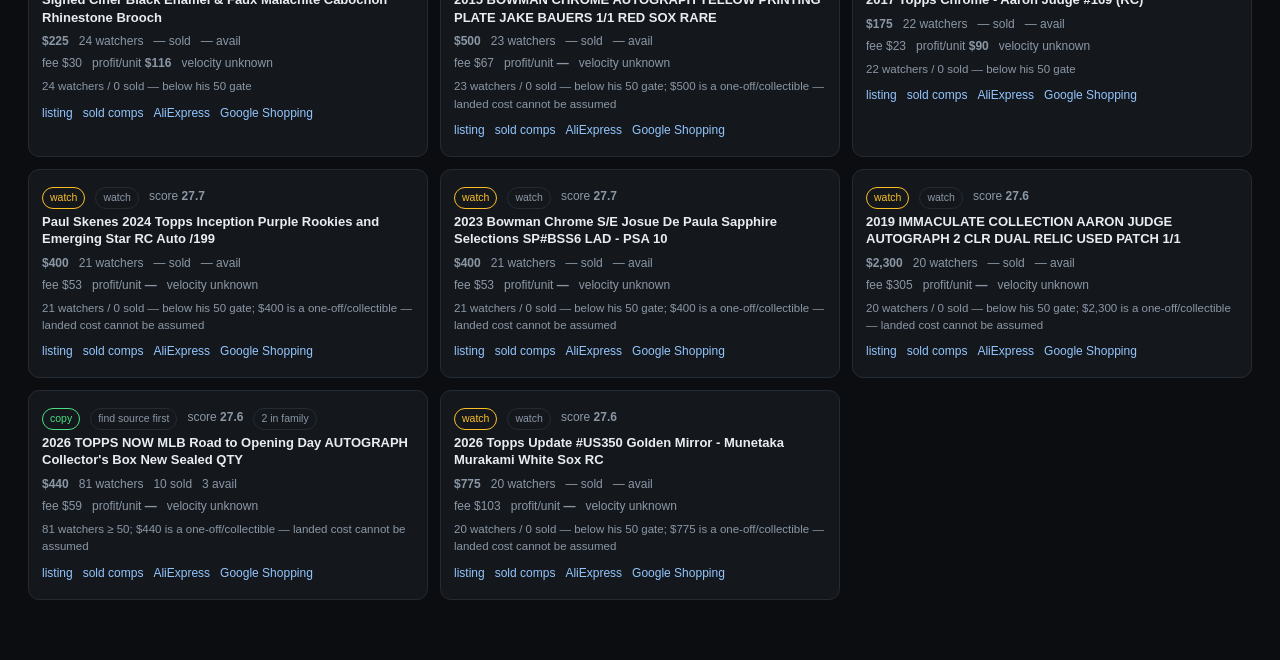
